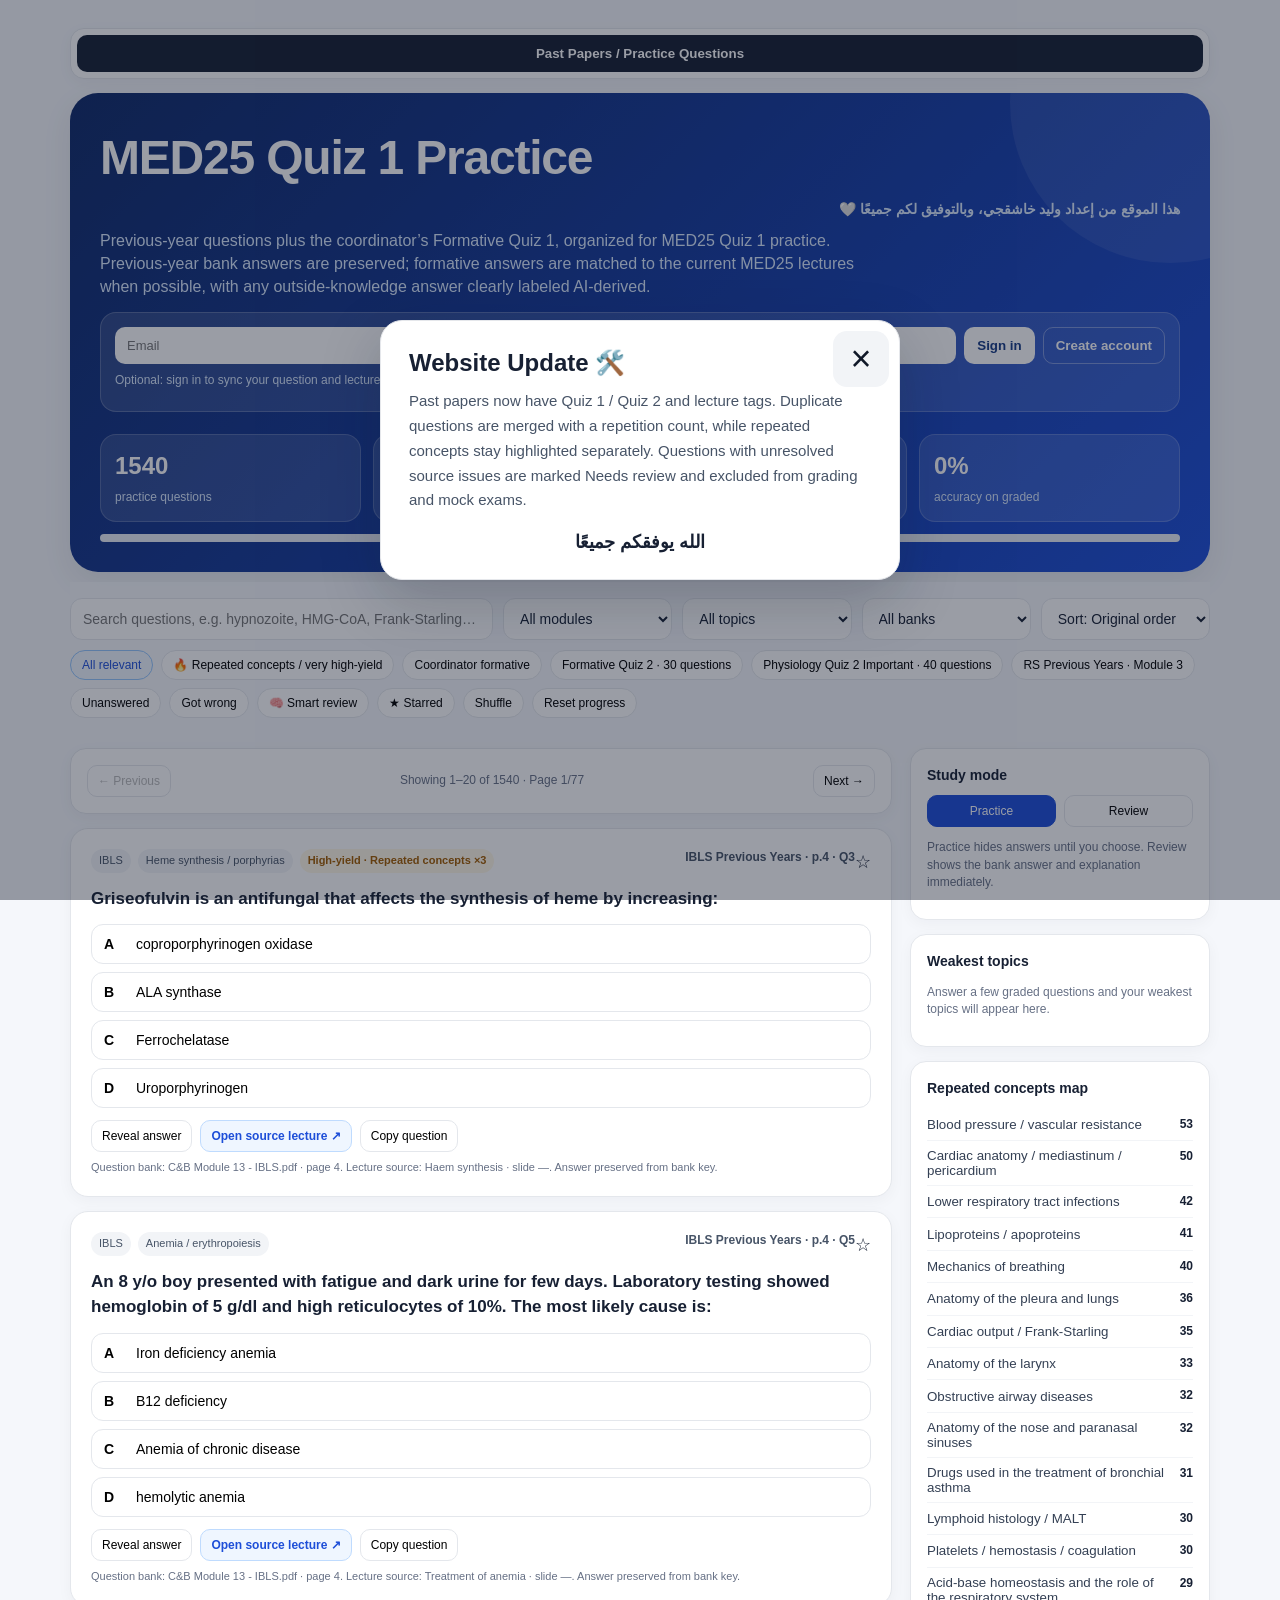
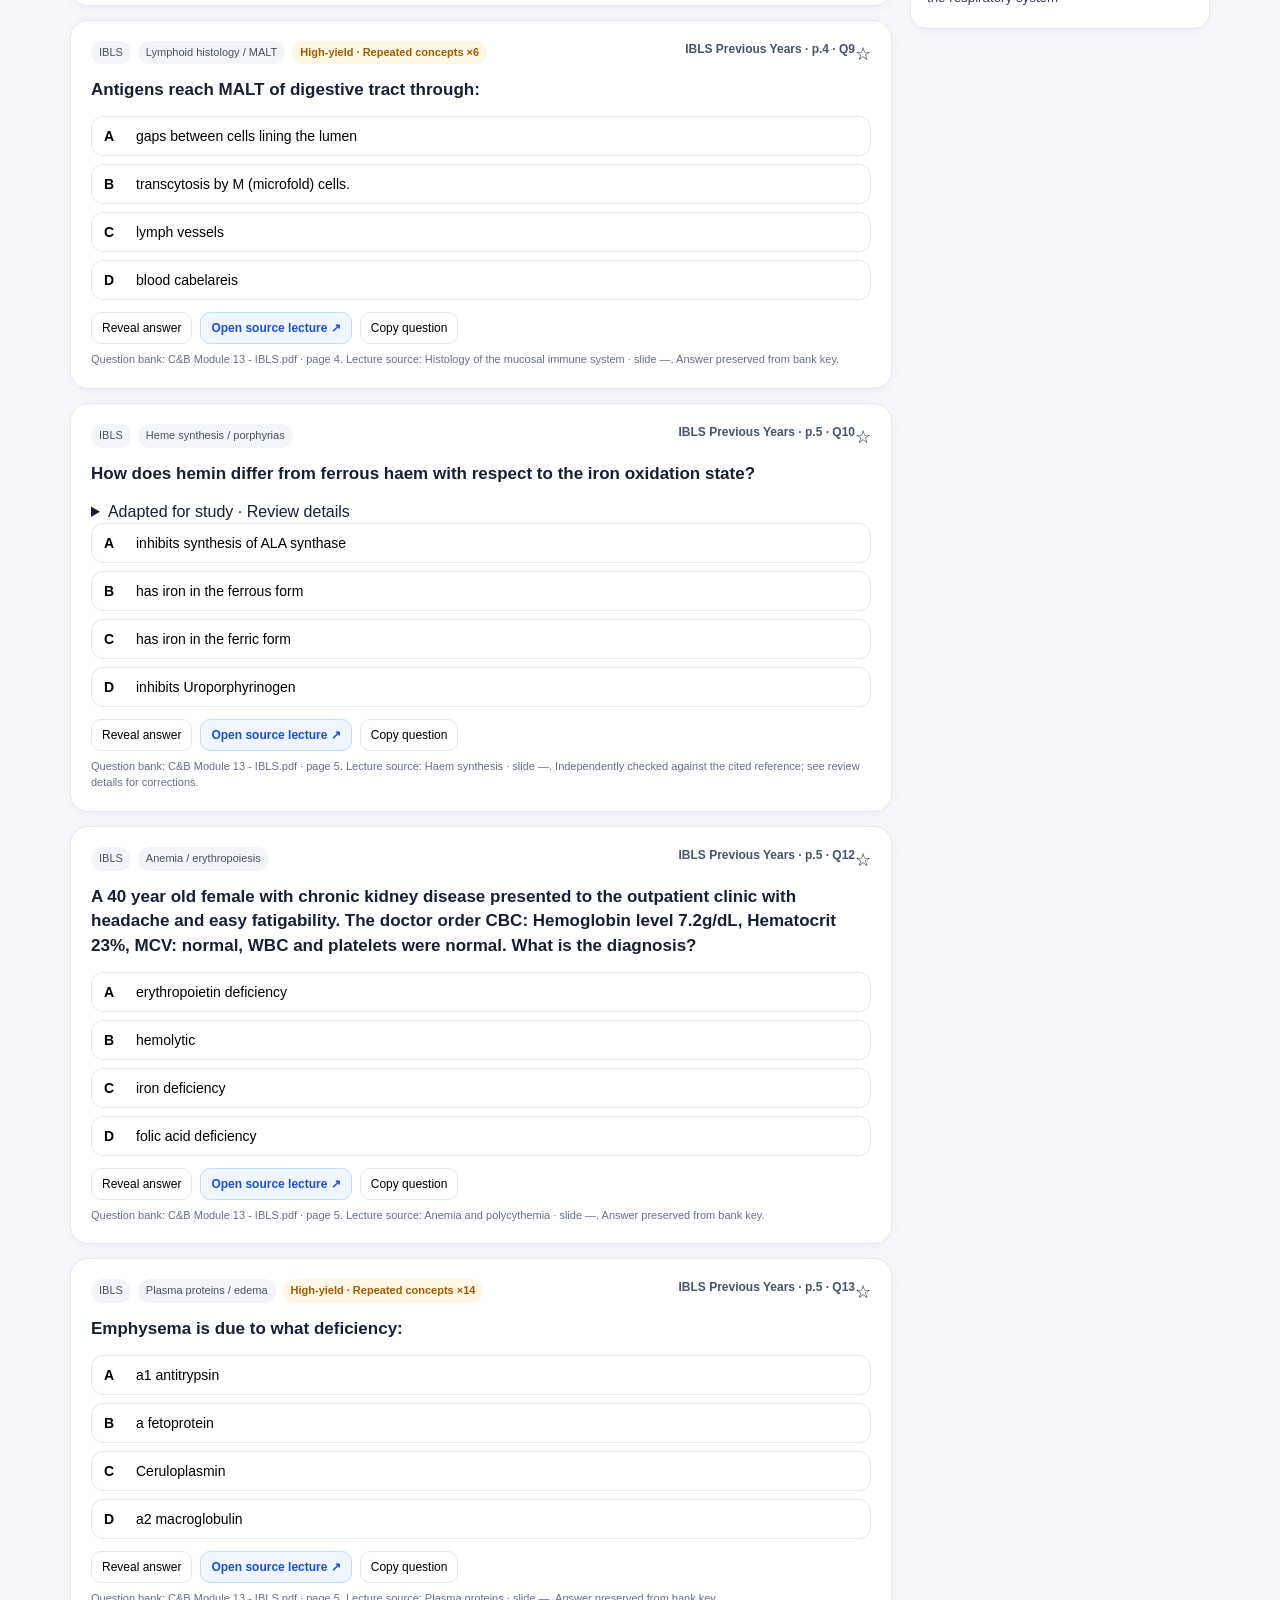
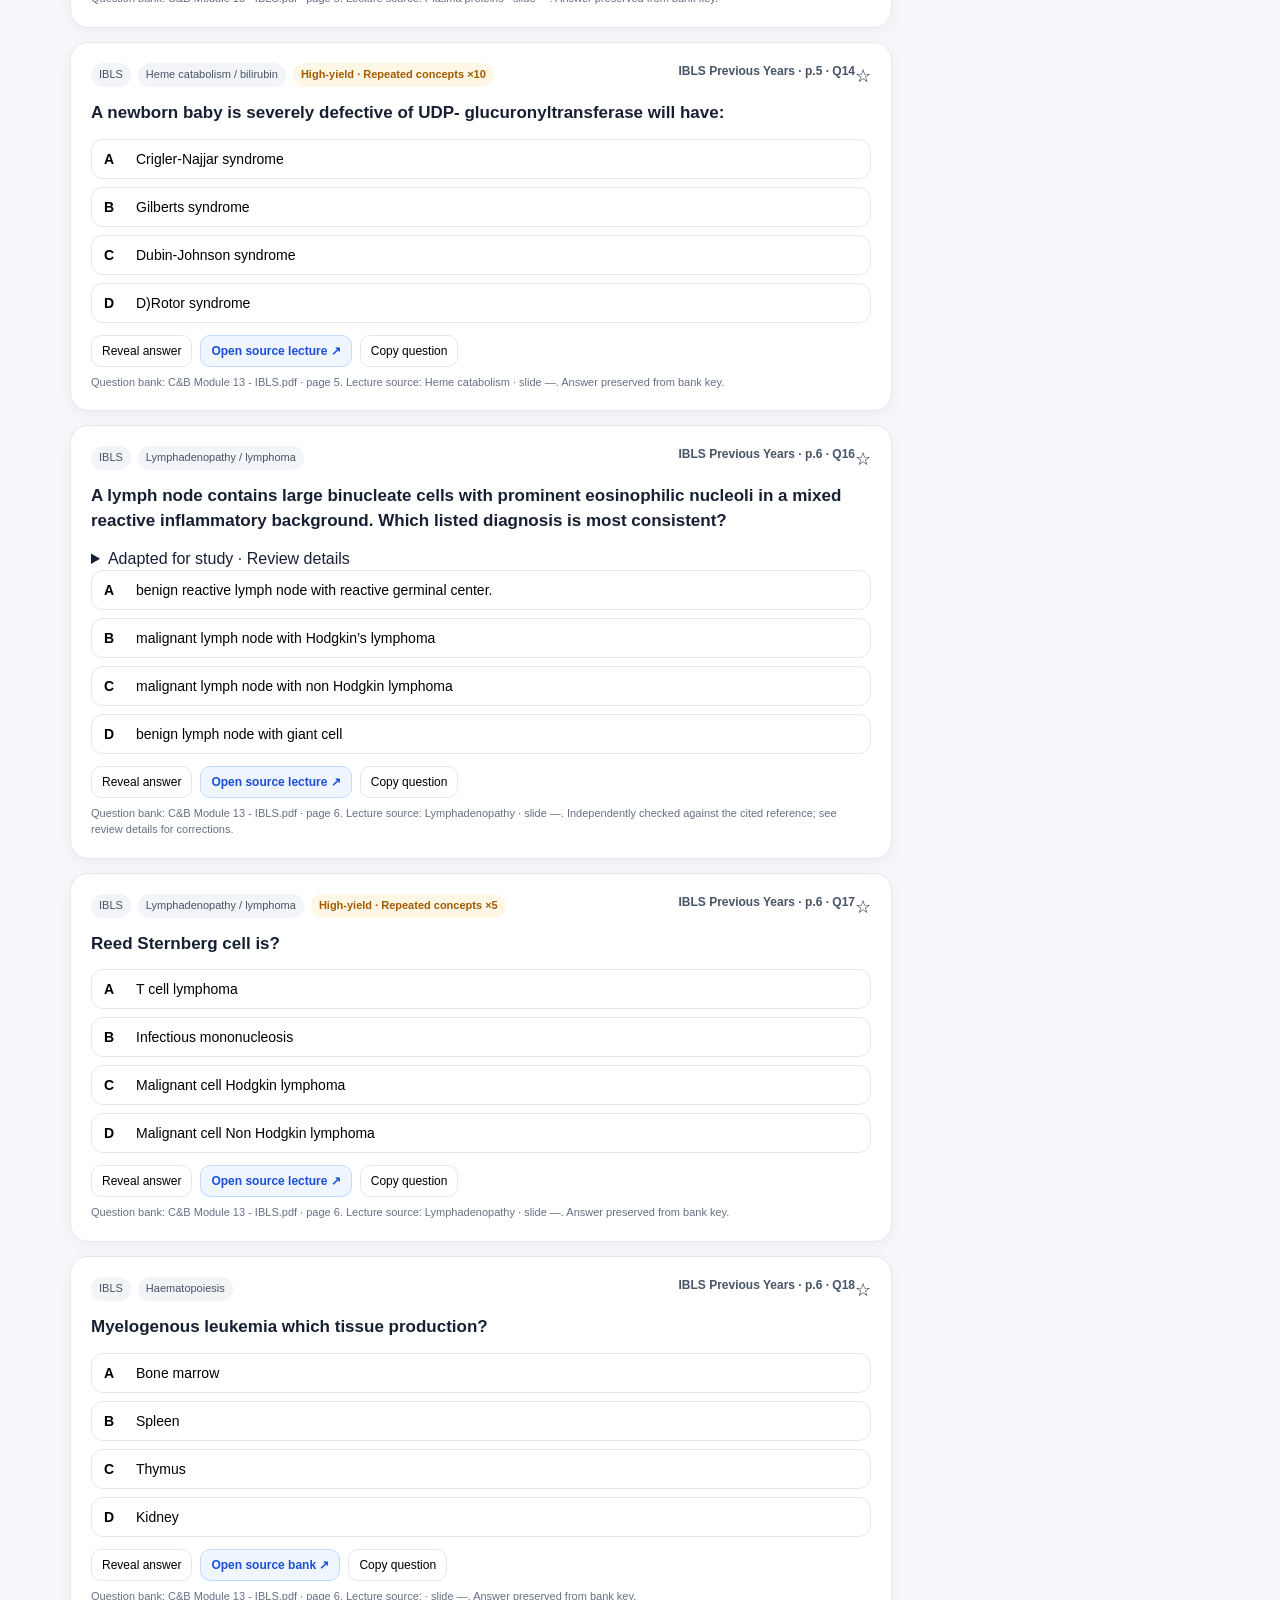
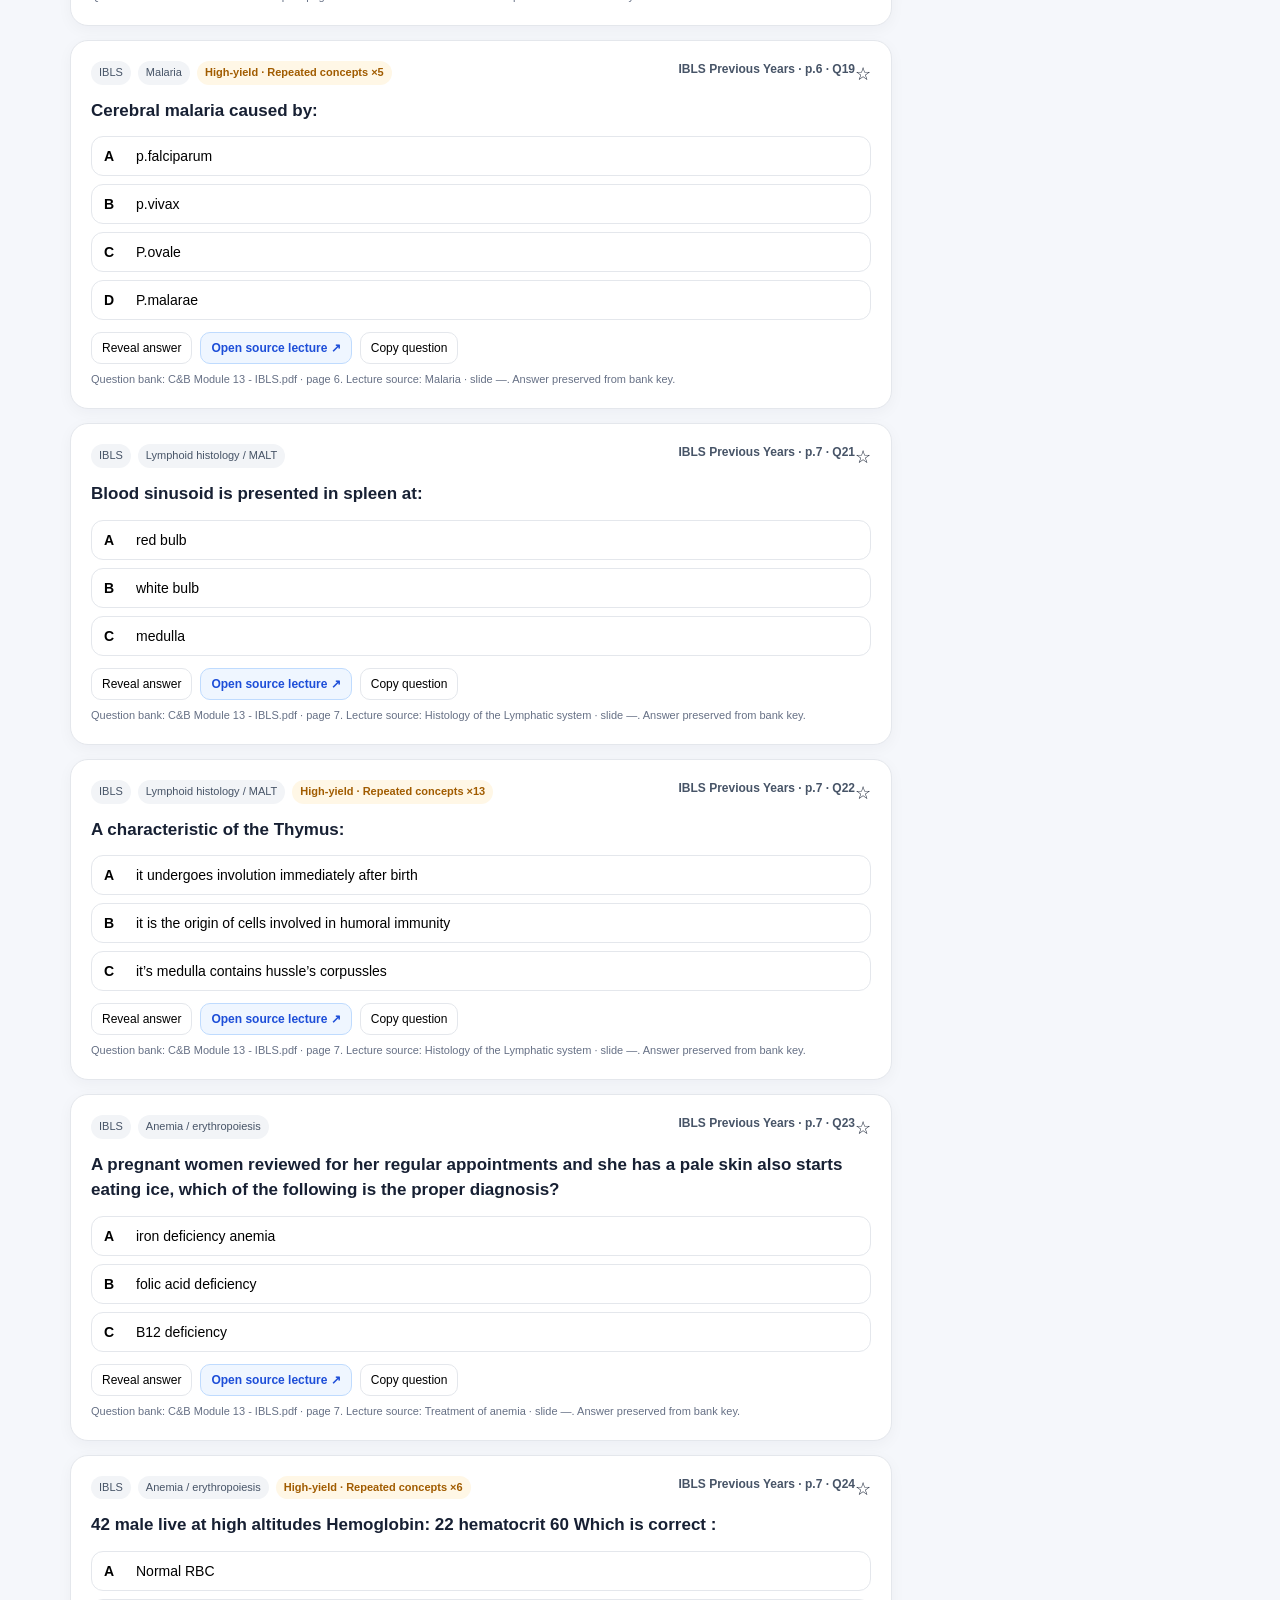
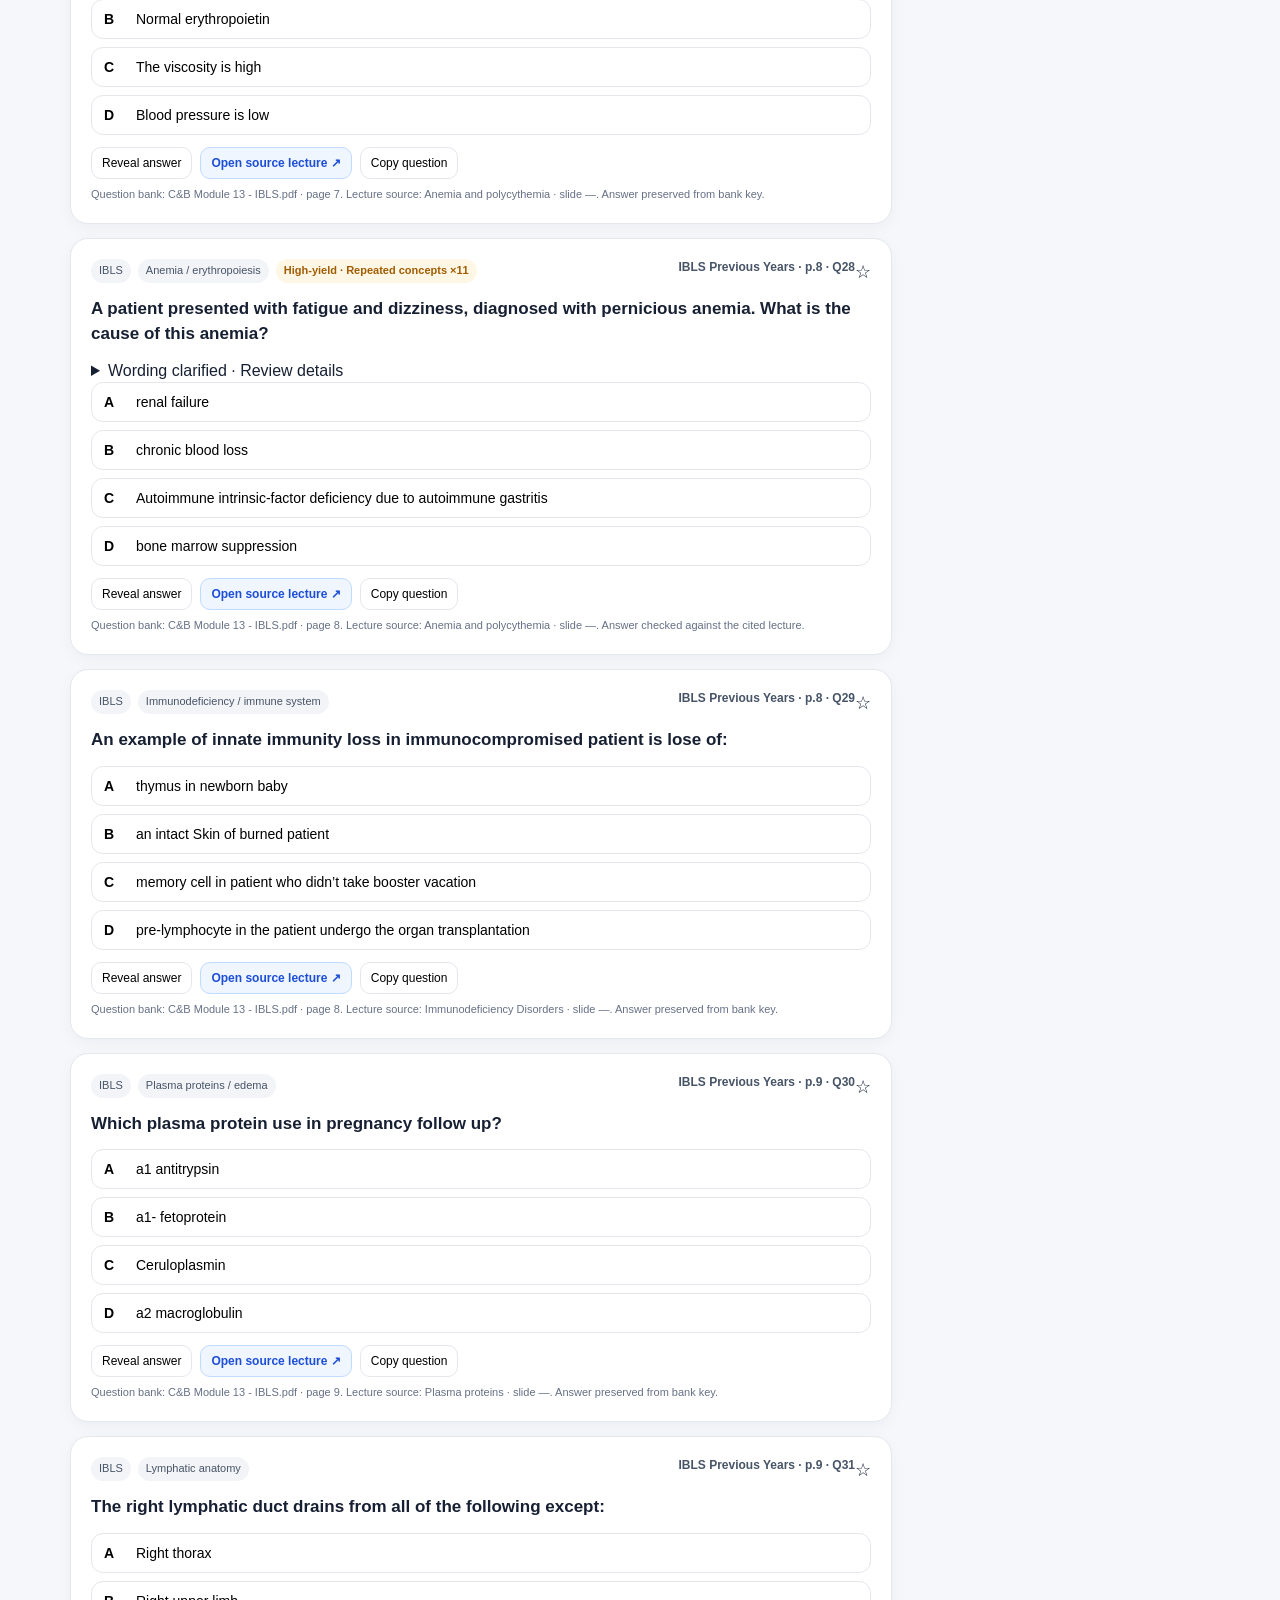
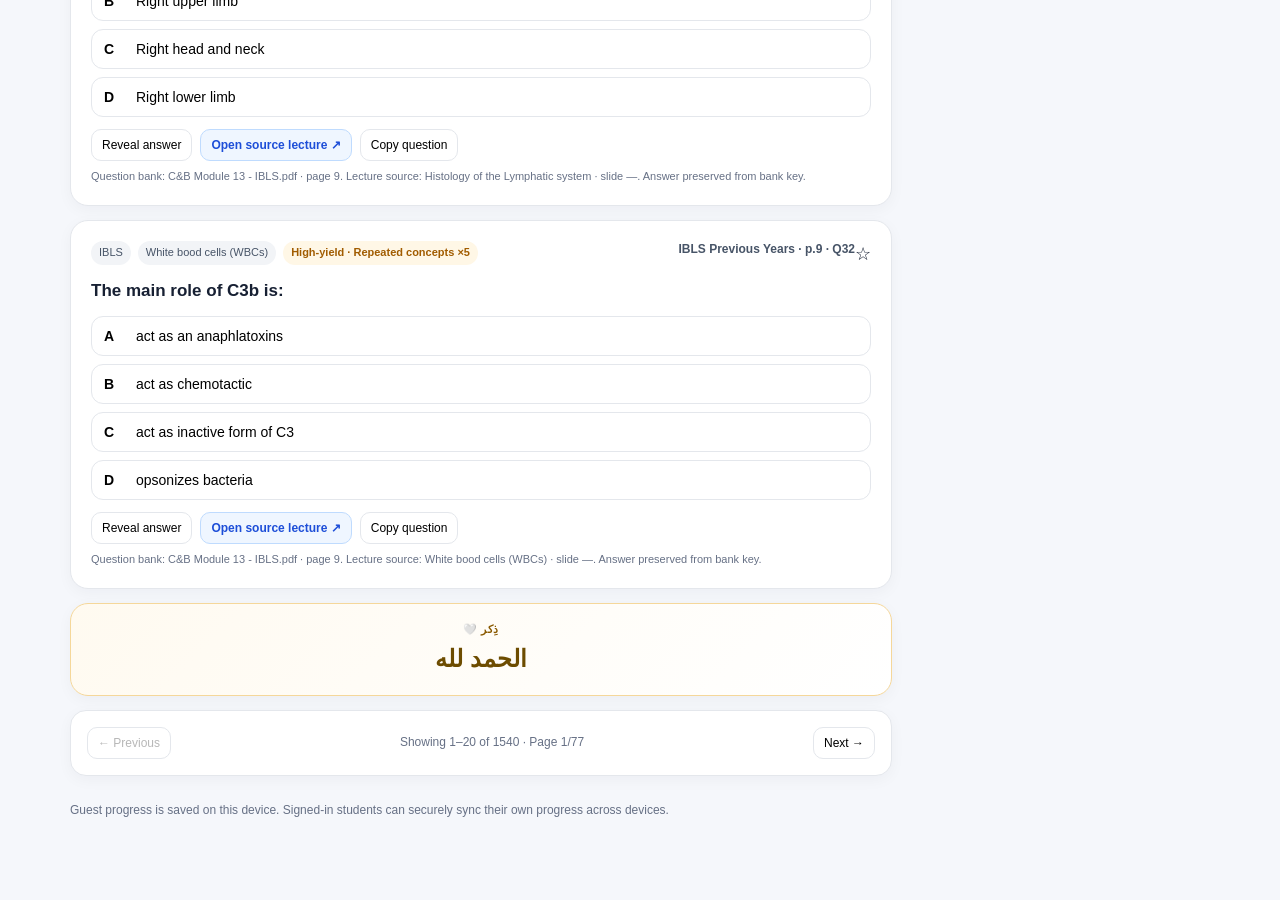
==== legacy-app.html @ 0fb939ff "Merge repeated questions across source banks and preserve saved study progress" ====
<!doctype html>
<html lang="en">
<head>
<meta charset="utf-8" />
<meta name="viewport" content="width=device-width,initial-scale=1" />
<title>MED25 Quiz 1 Practice</title>
<style>
:root{--bg:#f5f7fb;--card:#fff;--text:#172033;--muted:#667085;--line:#e4e7ec;--accent:#1d4ed8;--accent2:#eff6ff;--good:#087a55;--goodbg:#ecfdf3;--bad:#b42318;--badbg:#fef3f2;--amber:#a15c00;--amberbg:#fff7e6;--shadow:0 10px 30px rgba(16,24,40,.08)}
*{box-sizing:border-box}body{margin:0;background:var(--bg);color:var(--text);font-family:Inter,ui-sans-serif,-apple-system,BlinkMacSystemFont,"Segoe UI",sans-serif;line-height:1.45}.shell{max-width:1180px;margin:auto;padding:28px 20px 80px}.hero{background:linear-gradient(135deg,#102a68,#1d4ed8);color:white;border-radius:28px;padding:30px;box-shadow:var(--shadow);position:relative;overflow:hidden}.hero:after{content:"";position:absolute;width:320px;height:320px;border-radius:50%;background:rgba(255,255,255,.08);right:-120px;top:-150px}.hero h1{margin:0 0 6px;font-size:clamp(28px,4vw,48px);letter-spacing:-1.2px}.hero p{margin:0;max-width:760px;color:#dbeafe}.stats{display:grid;grid-template-columns:repeat(4,minmax(0,1fr));gap:12px;margin-top:22px}.stat{background:rgba(255,255,255,.12);border:1px solid rgba(255,255,255,.18);border-radius:16px;padding:14px}.stat b{display:block;font-size:24px}.stat span{font-size:12px;color:#dbeafe}.toolbar{position:sticky;top:0;z-index:5;background:rgba(245,247,251,.94);backdrop-filter:blur(12px);padding:16px 0 12px;margin:10px 0}.controls{display:grid;grid-template-columns:1.5fr repeat(4,minmax(145px,.6fr));gap:10px}.control{width:100%;border:1px solid var(--line);background:#fff;border-radius:12px;padding:11px 12px;color:var(--text);font-size:14px}.chips{display:flex;gap:8px;flex-wrap:wrap;margin-top:10px}.chip{border:1px solid var(--line);background:white;border-radius:999px;padding:7px 11px;font-size:12px;cursor:pointer}.chip.active{border-color:#93c5fd;background:#eff6ff;color:#1d4ed8}.progressbar{height:8px;background:#e8edf5;border-radius:999px;overflow:hidden;margin:12px 0 0}.progressbar>div{height:100%;background:#2563eb;width:0}.panel{display:grid;grid-template-columns:minmax(0,1fr) 300px;gap:18px;margin-top:18px}.list{display:flex;flex-direction:column;gap:14px}.qcard{background:var(--card);border:1px solid var(--line);border-radius:18px;padding:20px;box-shadow:0 4px 15px rgba(16,24,40,.04)}.qtop{display:flex;justify-content:space-between;gap:12px;align-items:flex-start}.meta{display:flex;gap:7px;flex-wrap:wrap}.pill{font-size:11px;padding:4px 8px;border-radius:999px;background:#f2f4f7;color:#475467}.pill.hy{background:var(--amberbg);color:var(--amber);font-weight:700}.pill.freq{background:#eef4ff;color:#3538cd;font-weight:700}.qnum{font-weight:700;color:#475467;font-size:12px}.stem{font-size:17px;font-weight:700;margin:14px 0 13px}.options{display:grid;gap:8px}.option{width:100%;text-align:left;border:1px solid var(--line);background:#fff;border-radius:12px;padding:11px 12px;cursor:pointer;font-size:14px;display:flex;gap:10px;transition:.12s}.option:hover{border-color:#9fb8f8;background:#f8fbff}.option:disabled{cursor:default;opacity:1}.option:disabled:not(.correct):not(.wrong):not(.selected):hover{border-color:var(--line);background:#fff}.option .letter{font-weight:800;min-width:22px}.option.selected{border-color:#2563eb;background:#eff6ff}.option.correct{border-color:#6ce9a6;background:var(--goodbg)}.option.wrong{border-color:#fda29b;background:var(--badbg)}.feedback{margin-top:12px;border-radius:13px;padding:13px 14px;display:none}.feedback.show{display:block}.feedback.correct{background:var(--goodbg);color:#065f46}.feedback.wrong{background:var(--badbg);color:#912018}.explain{display:none;margin-top:10px;border-left:3px solid #93c5fd;padding:9px 12px;background:#f8fbff;border-radius:0 10px 10px 0;color:#344054;font-size:14px}.explain.show{display:block}.actions{display:flex;gap:8px;margin-top:12px;flex-wrap:wrap}.btn{border:1px solid var(--line);background:white;border-radius:10px;padding:8px 10px;cursor:pointer;font-size:12px}.btn.primary{background:#1d4ed8;color:#fff;border-color:#1d4ed8}.sidebar{display:flex;flex-direction:column;gap:14px}.box{background:white;border:1px solid var(--line);border-radius:16px;padding:16px;box-shadow:0 4px 15px rgba(16,24,40,.04)}.box h3{margin:0 0 10px;font-size:14px}.topicrow{display:flex;justify-content:space-between;gap:8px;font-size:12px;padding:7px 0;border-bottom:1px solid #f2f4f7}.topicrow:last-child{border:0}.topicrow button{border:0;background:none;color:#344054;text-align:left;cursor:pointer;padding:0}.weakrow{padding:9px 0;border-bottom:1px solid #f2f4f7}.weakrow:last-child{border:0}.weakhead{display:flex;justify-content:space-between;gap:10px;align-items:flex-start;font-size:12px}.weakhead button{border:0;background:none;padding:0;color:#344054;text-align:left;cursor:pointer;font-weight:650}.weakscore{font-weight:800;white-space:nowrap}.weakmeta{font-size:11px;color:var(--muted);margin-top:3px}.weakbar{height:5px;background:#eef2f6;border-radius:999px;overflow:hidden;margin-top:6px}.weakbar>span{display:block;height:100%;background:#94a3b8;border-radius:999px}.small{font-size:12px;color:var(--muted)}.empty{background:#fff;border:1px dashed #cbd5e1;border-radius:18px;padding:40px;text-align:center;color:#667085}.modebar{display:flex;gap:8px;margin-top:10px}.modebar button{flex:1}.source-note{font-size:11px;color:#667085;margin-top:8px}.reviewmark{float:right;font-size:18px;cursor:pointer;user-select:none}.footer-note{margin-top:26px;font-size:12px;color:#667085}.hidden{display:none!important}
.sourcebtn{border-color:#bfdbfe;background:#eff6ff;color:#1d4ed8;font-weight:700}.modalback{position:fixed;inset:0;background:rgba(15,23,42,.82);z-index:100;display:none;align-items:center;justify-content:center;padding:24px}.modalback.show{display:flex}.slidemodal{width:min(1180px,96vw);max-height:94vh;background:#fff;border-radius:18px;overflow:hidden;box-shadow:0 30px 90px rgba(0,0,0,.35)}.slidehead{display:flex;justify-content:space-between;gap:12px;align-items:center;padding:12px 16px;border-bottom:1px solid var(--line)}.slidehead b{font-size:14px}.slidehead .small{margin-left:8px}.slidebody{background:#111827;display:flex;align-items:center;justify-content:center;max-height:78vh;overflow:auto;padding:12px}.slidebody img{max-width:100%;height:auto;display:block}.slidefoot{padding:10px 16px;display:flex;justify-content:space-between;gap:12px;align-items:center}.driveLink{color:#1d4ed8;text-decoration:none;font-weight:700;font-size:13px}.closemodal{border:0;background:#f2f4f7;border-radius:9px;padding:8px 10px;cursor:pointer}

.arabic-credit{font-family:"Geeza Pro","Noto Naskh Arabic",Tahoma,sans-serif;font-size:14px;color:#dbeafe;margin:4px 0 10px;font-weight:600}.dhikrbox{background:linear-gradient(135deg,#fffaf0,#fff);border:1px solid #f5d79a;border-radius:18px;padding:18px 20px;text-align:center;box-shadow:0 4px 15px rgba(16,24,40,.04);direction:rtl}.dhikrbox .dhikrlabel{font-size:11px;color:#8a5a00;font-weight:800;letter-spacing:.4px}.dhikrbox .dhikrtext{font-family:"Geeza Pro","Noto Naskh Arabic",Tahoma,sans-serif;font-size:24px;font-weight:800;color:#6d4c00;margin-top:4px}.pill.formative{background:#eef2ff;color:#4338ca;font-weight:700}
@media(max-width:900px){.panel{grid-template-columns:1fr}.sidebar{order:-1}.controls{grid-template-columns:1fr 1fr}.stats{grid-template-columns:1fr 1fr}}@media(max-width:560px){.shell{padding:14px 12px 60px}.hero{padding:22px;border-radius:20px}.toolbar{position:static;top:auto;z-index:auto;backdrop-filter:none;background:transparent;padding:10px 0 12px}.controls{grid-template-columns:1fr}.qcard{padding:16px}.stats{gap:8px}.stat b{font-size:20px}}

.authbox{margin-top:14px;background:rgba(255,255,255,.12);border:1px solid rgba(255,255,255,.2);border-radius:16px;padding:14px;position:relative;z-index:1}
.authbox .authrow{display:flex;gap:8px;flex-wrap:wrap;align-items:center}
.authbox input{min-width:190px;flex:1;border:1px solid rgba(255,255,255,.28);background:#fff;color:#172033;border-radius:10px;padding:10px 11px;font-size:13px}
.authbox button{border:1px solid rgba(255,255,255,.35);background:#fff;color:#173b85;border-radius:10px;padding:10px 12px;font-weight:750;cursor:pointer}
.authbox button.secondary{background:transparent;color:#fff}
.authbox .authmeta{font-size:12px;color:#dbeafe;margin-top:8px}
.authbox .authstatus{font-size:12px;margin-top:7px;color:#fff;font-weight:650}
@media(max-width:560px){.authbox .authrow{display:grid;grid-template-columns:1fr}.authbox input{min-width:0;width:100%}}


/* One-time lightweight bug-fix notice */
.updateNoticeBack{
  position:fixed;inset:0;display:none;align-items:center;justify-content:center;
  padding:20px;background:rgba(15,23,42,.42);z-index:9999;
}
.updateNoticeBack.show{display:flex}
.updateNotice{
  position:relative;width:min(520px,100%);background:#fff;color:#172033;
  border:1px solid #e5e7eb;border-radius:22px;padding:28px 28px 24px;
  box-shadow:0 20px 60px rgba(15,23,42,.22);
}
.updateNotice h2{margin:0 58px 12px 0;font-size:24px;line-height:1.2}
.updateNotice p{margin:0;font-size:15px;line-height:1.65;color:#475467}
.updateNotice .arabicUpdate{margin-top:16px;font-family:"Geeza Pro","Noto Naskh Arabic",Tahoma,sans-serif;font-size:18px;font-weight:700;color:#172033;text-align:center;direction:rtl}
.updateNoticeClose{
  position:absolute;top:10px;right:10px;width:56px;height:56px;border:0;border-radius:14px;
  background:#f2f4f7;color:#101828;font-size:36px;line-height:1;font-weight:500;
  display:flex;align-items:center;justify-content:center;cursor:pointer;
  -webkit-tap-highlight-color:transparent;
}
.updateNoticeClose:active{transform:scale(.97)}
@media(max-width:560px){
  .updateNoticeBack{padding:16px}
  .updateNotice{padding:26px 22px 22px;border-radius:20px}
  .updateNotice h2{font-size:22px;margin-right:62px}
  .updateNoticeClose{width:60px;height:60px;font-size:40px}
}

.analyticsBack{position:fixed;inset:0;background:rgba(15,23,42,.72);z-index:10000;display:none;align-items:flex-start;justify-content:center;padding:28px;overflow:auto}
.analyticsBack.show{display:flex}
.analyticsPanel{width:min(1120px,96vw);background:#f8fafc;border-radius:22px;box-shadow:0 30px 90px rgba(0,0,0,.3);overflow:hidden}
.analyticsHead{display:flex;justify-content:space-between;gap:12px;align-items:center;padding:20px 22px;background:#fff;border-bottom:1px solid var(--line)}
.analyticsHead h2{margin:0;font-size:22px}.analyticsHead p{margin:3px 0 0;color:var(--muted);font-size:12px}
.analyticsBody{padding:20px}
.analyticsMetrics{display:grid;grid-template-columns:repeat(4,minmax(0,1fr));gap:12px}
.analyticsMetric{background:#fff;border:1px solid var(--line);border-radius:15px;padding:14px}.analyticsMetric b{display:block;font-size:26px}.analyticsMetric span{font-size:12px;color:var(--muted)}
.analyticsGrid{display:grid;grid-template-columns:1fr 1fr;gap:14px;margin-top:14px}
.analyticsTableWrap{overflow:auto;max-height:420px}
.analyticsTable{width:100%;border-collapse:collapse;font-size:12px}.analyticsTable th,.analyticsTable td{padding:9px 8px;border-bottom:1px solid #eef2f6;text-align:left;white-space:nowrap}.analyticsTable th{position:sticky;top:0;background:#fff;color:#475467}
.analyticsNote{font-size:12px;color:#667085;margin:0 0 14px}
.analyticsError{padding:18px;background:#fff;border:1px solid #fecaca;color:#991b1b;border-radius:14px}
@media(max-width:800px){.analyticsMetrics{grid-template-columns:1fr 1fr}.analyticsGrid{grid-template-columns:1fr}.analyticsBack{padding:10px}.analyticsPanel{width:100%}}
@media(max-width:460px){.analyticsMetrics{grid-template-columns:1fr}}


/* Study navigation */
.studyTabs{display:flex;gap:8px;margin:0 0 14px;background:#fff;border:1px solid var(--line);padding:6px;border-radius:14px;box-shadow:0 4px 15px rgba(16,24,40,.04)}
.studyTab{flex:1;border:0;background:transparent;border-radius:10px;padding:11px 14px;font-weight:800;color:#475467;cursor:pointer}
.studyTab.active{background:#172033;color:#fff}
</style>
</head>
<body>

<div class="updateNoticeBack" id="updateNoticeBack" aria-hidden="true">
  <section class="updateNotice" role="dialog" aria-modal="true" aria-labelledby="updateNoticeTitle">
    <button class="updateNoticeClose" id="updateNoticeClose" type="button" aria-label="Close update notice">×</button>
    <h2 id="updateNoticeTitle">Website Update 🛠️</h2>
    <p>Past papers now have Quiz 1 / Quiz 2 and lecture tags. Duplicate questions are merged with a repetition count, while repeated concepts stay highlighted separately. Questions with unresolved source issues are marked Needs review and excluded from grading and mock exams.</p>
    <div class="arabicUpdate">الله يوفقكم جميعًا</div>
  </section>
</div>

<div class="shell">
<div class="studyTabs" id="studyTabs"><button class="studyTab active" id="tabQuestions" type="button">Past Papers / Practice Questions</button></div>
<section class="hero">
  <h1 id="heroTitle">MED25 Quiz 1 Practice</h1>
  <div class="arabic-credit" dir="rtl">هذا الموقع من إعداد وليد خاشقجي، وبالتوفيق لكم جميعًا 🤍</div>
  <p id="heroDescription">Previous-year questions plus the coordinator’s Formative Quiz 1, organized for MED25 Quiz 1 practice. Previous-year bank answers are preserved; formative answers are matched to the current MED25 lectures when possible, with any outside-knowledge answer clearly labeled AI-derived.</p>

  <div class="authbox" id="authBox">
    <div id="authSignedOut">
      <div class="authrow">
        <input id="authEmail" type="email" autocomplete="email" placeholder="Email" />
        <input id="authPassword" type="password" autocomplete="current-password" minlength="6" placeholder="Password" />
        <button id="authSignIn" type="button">Sign in</button>
        <button id="authSignUp" type="button" class="secondary">Create account</button>
      </div>
      <div class="authmeta">Optional: sign in to sync your question and lecture progress across devices. No card details and no confirmation email.</div>
    </div>
    <div id="authSignedIn" style="display:none">
      <div class="authrow">
        <div><b id="authIdentity">Signed in</b><div class="authmeta" id="syncState">Progress synced</div></div>
        <button id="adminAnalyticsBtn" type="button" style="display:none">Analytics</button>
        <button id="authSignOut" type="button" class="secondary">Sign out</button>
      </div>
    </div>
    <div class="authstatus" id="authStatus"></div>
  </div>

  <div class="stats" id="stats"></div>
  <div class="progressbar" id="questionProgressBar"><div id="progress"></div></div>
</section>

<div id="questionSection">
<div class="toolbar">
  <div class="controls">
    <input id="search" class="control" placeholder="Search questions, e.g. hypnozoite, HMG-CoA, Frank-Starling…" />
    <select id="module" class="control"><option value="">All modules</option><option>IBLS</option><option>CVS</option><option>Formative</option><option>Respiratory</option></select>
    <select id="topic" class="control"><option value="">All topics</option></select>
    <select id="bank" class="control" aria-label="Past paper question bank"><option value="">All banks</option></select>
    <select id="sort" class="control">
      <option value="">Sort: Original order</option>
      <option value="repeated">Sort: Repeated concepts / high-yield first</option>
    </select>
  </div>
  <div class="chips">
    <button class="chip active" data-filter="all">All relevant</button>
    <button class="chip" data-filter="hy">🔥 Repeated concepts / very high-yield</button>
    <button class="chip" data-filter="formative">Coordinator formative</button>
    <button class="chip" data-filter="formative2">Formative Quiz 2 · 30 questions</button>
    <button class="chip" data-filter="physiology2">Physiology Quiz 2 Important · 40 questions</button>
    <button class="chip" data-filter="rsModule3">RS Previous Years · Module 3</button>
    <button class="chip" data-filter="unanswered">Unanswered</button>
    <button class="chip" data-filter="wrong">Got wrong</button>
    <button class="chip" data-filter="smart">🧠 Smart review</button>
    <button class="chip" data-filter="starred">★ Starred</button>
    <button class="chip" id="shuffle">Shuffle</button>
    <button class="chip" id="reset">Reset progress</button>
  </div>
</div>

<div class="panel">
  <main class="list" id="list"></main>
  <aside class="sidebar">
    <div class="box">
      <h3>Study mode</h3>
      <div class="modebar"><button class="btn primary" id="modePractice">Practice</button><button class="btn" id="modeReview">Review</button></div>
      <p class="small">Practice hides answers until you choose. Review shows the bank answer and explanation immediately.</p>
    </div>
    <div class="box"><h3>Weakest topics</h3><div id="weakTopicStats"><p class="small">Answer a few questions and your weakest topics will appear here.</p></div></div>
    <div class="box"><h3>Repeated concepts map</h3><div id="topicStats"></div></div>
  </aside>
</div>

<div class="modalback" id="sourceModal"><div class="slidemodal"><div class="slidehead"><div><b id="slideTitle">Lecture slide</b><span class="small" id="slideNum"></span></div><button class="closemodal" id="closeSource">Close</button></div><div class="slidebody"><img id="slideImg" alt="Matched MED25 lecture slide"></div><div class="slidefoot"><span class="small" id="slideNote">Matched against the current MED25 lecture deck.</span><a class="driveLink" id="driveLink" target="_blank" rel="noopener">Open original lecture in Drive ↗</a></div></div></div>

<div class="analyticsBack" id="analyticsBack" aria-hidden="true">
  <section class="analyticsPanel" role="dialog" aria-modal="true" aria-labelledby="analyticsTitle">
    <div class="analyticsHead">
      <div><h2 id="analyticsTitle">MED25 Analytics</h2><p>Private admin dashboard</p></div>
      <button class="closemodal" id="closeAnalytics" type="button">Close</button>
    </div>
    <div class="analyticsBody" id="analyticsBody"><div class="small">Loading analytics…</div></div>
  </section>
</div>

<div class="footer-note">Guest progress is saved on this device. Signed-in students can securely sync their own progress across devices.</div>
</div>

</div>
<script>

const UPDATE_NOTICE_KEY='med25-update-notice-2026-09-26-cleanup-v1';
function setupUpdateNotice(){
  const back=document.getElementById('updateNoticeBack');
  const close=document.getElementById('updateNoticeClose');
  if(!back||!close)return;

  const dismiss=()=>{
    back.classList.remove('show');
    back.setAttribute('aria-hidden','true');
    try{localStorage.setItem(UPDATE_NOTICE_KEY,'dismissed')}catch{}
  };

  let dismissed=false;
  try{dismissed=localStorage.getItem(UPDATE_NOTICE_KEY)==='dismissed'}catch{}
  if(!dismissed){
    back.classList.add('show');
    back.setAttribute('aria-hidden','false');
  }

  close.addEventListener('click',dismiss);
  back.addEventListener('click',e=>{if(e.target===back)dismiss()});
  document.addEventListener('keydown',e=>{if(e.key==='Escape'&&back.classList.contains('show'))dismiss()});
}


const COHORT_DRIVE_ROOT='https://drive.google.com/drive/folders/1rKCGuRlAmbVbwObBeMnsbYH7O76A7v2H';
const COHORT_SOURCE_OVERRIDES={
  cardiac_output:'https://drive.google.com/file/d/1rzreURT0TD2ajEGXKRIzad7b8VjudyNm/view',
  contractility:'https://drive.google.com/file/d/1xIvXfGNHFMLz9cPNVHMjL9thy5-6dYOI/view',
  markers:'https://drive.google.com/file/d/1p7J3Q5VmQpu8_boCUGB1i9UsPJwTHzrl/view',
  lymph_anat:'https://drive.google.com/drive/folders/1Wo_bVCp-ge5n-UQXTECxML-3cbTr12hE',
  hist_malt:'https://drive.google.com/file/d/1E1fFLdmFakH_wQzOA6iid1gO7Dmy4KTC/view',
  hist_lymph:'https://drive.google.com/file/d/1tktL6El76XzdSl3H9meqCkgYArLLaty7/view'
};

const QUESTIONS=[
  {
    "id": "ibls-previous-years-p4-q3-1",
    "bank": "IBLS Previous Years",
    "module": "IBLS",
    "page": 4,
    "section": "Vit.IBLS Midblock",
    "number": 3,
    "stem": "Griseofulvin is an antifungal that affects the synthesis of heme by increasing:",
    "options": {
      "A": "coproporphyrinogen oxidase",
      "B": "ALA synthase",
      "C": "Ferrochelatase",
      "D": "Uroporphyrinogen"
    },
    "answer": "B",
    "explicit_answer_text": null,
    "source_file": "C&B Module 13 - IBLS.pdf",
    "topic": "Heme synthesis / porphyrias",
    "excluded_reason": null,
    "concepts": [
      "ALAS / rate-limiting heme synthesis"
    ],
    "high_yield": true,
    "repeat_count": 3,
    "explanation": "Trace the heme pathway in order and identify the enzyme or accumulated intermediate named in the stem. The keyed choice corresponds to that pathway step.",
    "answer_text": "ALA synthase",
    "lecture_source": {
      "key": "study-guide:biochemistry__haem-synthesis",
      "title": "Haem synthesis",
      "drive_url": "https://drive.google.com/file/d/1akREae-VDZN_QNeQlrnBruB1ML_EVnFr/view",
      "score": 1
    },
    "topic_repeat_count": 29,
    "frequent_topic": true,
    "high_yield_reason": "repeated_concept",
    "explanation_status": "study_note",
    "bank_source_url": "https://drive.google.com/file/d/1vsrAWvgkHkVqY7JC5N1cbKf5QQ8_-zpV/view",
    "quiz": 1,
    "lecture_id": "biochemistry__haem-synthesis",
    "source_kind": "past_paper",
    "tags": [
      "Past paper question",
      "Quiz 1",
      "Haem synthesis"
    ],
    "proofreading_status": "corrected",
    "proofreading_notes": "Corrected spelling or synchronized answer text with its option.",
    "proofreading_references": [],
    "past_paper_sources": [
      {
        "file": "C&B Module 13 - IBLS.pdf",
        "page": 4,
        "number": 3,
        "url": "https://drive.google.com/file/d/1vsrAWvgkHkVqY7JC5N1cbKf5QQ8_-zpV/view",
        "source_question_id": "ibls-previous-years-p4-q3-1"
      },
      {
        "file": "C&B Module 13 - IBLS.pdf",
        "page": 17,
        "number": 15,
        "url": "https://drive.google.com/file/d/1vsrAWvgkHkVqY7JC5N1cbKf5QQ8_-zpV/view",
        "source_question_id": "ibls-previous-years-p17-q15-51"
      }
    ],
    "question_repeat_count": 2,
    "duplicate_question_ids": [
      "ibls-previous-years-p17-q15-51"
    ],
    "repeated_concepts": []
  },
  {
    "id": "ibls-previous-years-p4-q5-2",
    "bank": "IBLS Previous Years",
    "module": "IBLS",
    "page": 4,
    "section": "Vit.IBLS Midblock",
    "number": 5,
    "stem": "An 8 y/o boy presented with fatigue and dark urine for few days. Laboratory testing showed hemoglobin of 5 g/dl and high reticulocytes of 10%. The most likely cause is:",
    "options": {
      "A": "Iron deficiency anemia",
      "B": "B12 deficiency",
      "C": "Anemia of chronic disease",
      "D": "hemolytic anemia"
    },
    "answer": "D",
    "explicit_answer_text": null,
    "source_file": "C&B Module 13 - IBLS.pdf",
    "topic": "Anemia / erythropoiesis",
    "excluded_reason": null,
    "concepts": [],
    "high_yield": false,
    "repeat_count": 0,
    "explanation": "Classify the anemia by cell size/hemoglobin pattern and then identify the physiological cause. The keyed option best matches that pattern.",
    "answer_text": "hemolytic anemia",
    "lecture_source": {
      "key": "study-guide:pharmacology__treatment-of-anemia",
      "title": "Treatment of anemia",
      "drive_url": "https://drive.google.com/file/d/1K5cvnGh2SN7nXYym3rRbb-3kAFCBP_XY/view",
      "score": 1
    },
    "topic_repeat_count": 43,
    "frequent_topic": true,
    "high_yield_reason": null,
    "explanation_status": "study_note",
    "bank_source_url": "https://drive.google.com/file/d/1vsrAWvgkHkVqY7JC5N1cbKf5QQ8_-zpV/view",
    "quiz": 1,
    "lecture_id": "pharmacology__treatment-of-anemia",
    "source_kind": "past_paper",
    "tags": [
      "Past paper question",
      "Quiz 1",
      "Treatment of anemia"
    ],
    "proofreading_status": "reviewed",
    "past_paper_sources": [
      {
        "file": "C&B Module 13 - IBLS.pdf",
        "page": 4,
        "number": 5,
        "url": "https://drive.google.com/file/d/1vsrAWvgkHkVqY7JC5N1cbKf5QQ8_-zpV/view",
        "source_question_id": "ibls-previous-years-p4-q5-2"
      },
      {
        "file": "C&B Module 13 - IBLS.pdf",
        "page": 17,
        "number": 16,
        "url": "https://drive.google.com/file/d/1vsrAWvgkHkVqY7JC5N1cbKf5QQ8_-zpV/view",
        "source_question_id": "ibls-previous-years-p17-q16-52"
      }
    ],
    "question_repeat_count": 2,
    "duplicate_question_ids": [
      "ibls-previous-years-p17-q16-52"
    ],
    "repeated_concepts": []
  },
  {
    "id": "ibls-previous-years-p4-q9-4",
    "bank": "IBLS Previous Years",
    "module": "IBLS",
    "page": 4,
    "section": "Vit.IBLS Midblock",
    "number": 9,
    "stem": "Antigens reach MALT of digestive tract through:",
    "options": {
      "A": "gaps between cells lining the lumen",
      "B": "transcytosis by M (microfold) cells.",
      "C": "lymph vessels",
      "D": "blood cabelareis"
    },
    "answer": "B",
    "explicit_answer_text": null,
    "source_file": "C&B Module 13 - IBLS.pdf",
    "topic": "Lymphoid histology / MALT",
    "excluded_reason": null,
    "concepts": [
      "M cells / MALT antigen sampling"
    ],
    "high_yield": true,
    "repeat_count": 6,
    "explanation": "M (microfold) cells sample luminal antigens and transcytose them to underlying mucosal immune tissue such as Peyer patches, allowing local immune surveillance.",
    "answer_text": "transcytosis by M (microfold) cells.",
    "lecture_source": {
      "key": "study-guide:anatomy-histology__histology-of-the-mucosal-immune-system",
      "title": "Histology of the mucosal immune system",
      "drive_url": "https://drive.google.com/file/d/1E1fFLdmFakH_wQzOA6iid1gO7Dmy4KTC/view",
      "score": 1
    },
    "topic_repeat_count": 47,
    "frequent_topic": true,
    "high_yield_reason": "repeated_concept",
    "explanation_status": "study_note",
    "bank_source_url": "https://drive.google.com/file/d/1vsrAWvgkHkVqY7JC5N1cbKf5QQ8_-zpV/view",
    "quiz": 1,
    "lecture_id": "anatomy-histology__histology-of-the-mucosal-immune-system",
    "source_kind": "past_paper",
    "tags": [
      "Past paper question",
      "Quiz 1",
      "Histology of the mucosal immune system"
    ],
    "proofreading_status": "reviewed",
    "past_paper_sources": [
      {
        "file": "C&B Module 13 - IBLS.pdf",
        "page": 4,
        "number": 9,
        "url": "https://drive.google.com/file/d/1vsrAWvgkHkVqY7JC5N1cbKf5QQ8_-zpV/view",
        "source_question_id": "ibls-previous-years-p4-q9-4"
      }
    ],
    "question_repeat_count": 1,
    "duplicate_question_ids": [],
    "repeated_concepts": []
  },
  {
    "id": "ibls-previous-years-p5-q10-5",
    "bank": "IBLS Previous Years",
    "module": "IBLS",
    "page": 5,
    "section": "Vit.IBLS Midblock",
    "number": 10,
    "stem": "How does hemin differ from ferrous haem with respect to the iron oxidation state?",
    "options": {
      "A": "inhibits synthesis of ALA synthase",
      "B": "has iron in the ferrous form",
      "C": "has iron in the ferric form",
      "D": "inhibits Uroporphyrinogen"
    },
    "answer": "C",
    "explicit_answer_text": null,
    "source_file": "C&B Module 13 - IBLS.pdf",
    "topic": "Heme synthesis / porphyrias",
    "excluded_reason": null,
    "concepts": [],
    "high_yield": false,
    "repeat_count": 0,
    "explanation": "Trace the heme pathway in order and identify the enzyme or accumulated intermediate named in the stem. The keyed choice corresponds to that pathway step.",
    "answer_text": "has iron in the ferric form",
    "lecture_source": {
      "key": "study-guide:biochemistry__haem-synthesis",
      "title": "Haem synthesis",
      "drive_url": "https://drive.google.com/file/d/1akREae-VDZN_QNeQlrnBruB1ML_EVnFr/view",
      "score": 1
    },
    "topic_repeat_count": 29,
    "frequent_topic": true,
    "high_yield_reason": null,
    "explanation_status": "reviewed",
    "bank_source_url": "https://drive.google.com/file/d/1vsrAWvgkHkVqY7JC5N1cbKf5QQ8_-zpV/view",
    "quiz": 1,
    "lecture_id": "biochemistry__haem-synthesis",
    "source_kind": "past_paper",
    "tags": [
      "Past paper question",
      "Quiz 1",
      "Haem synthesis"
    ],
    "proofreading_status": "resolved",
    "proofreading_notes": "Hemin also suppresses hepatic ALAS, making an unrestricted distinction question ambiguous; specify iron oxidation state.",
    "proofreading_references": [],
    "past_paper_sources": [
      {
        "file": "C&B Module 13 - IBLS.pdf",
        "page": 5,
        "number": 10,
        "url": "https://drive.google.com/file/d/1vsrAWvgkHkVqY7JC5N1cbKf5QQ8_-zpV/view",
        "source_question_id": "ibls-previous-years-p5-q10-5"
      },
      {
        "file": "C&B Module 13 - IBLS.pdf",
        "page": 17,
        "number": 17,
        "url": "https://drive.google.com/file/d/1vsrAWvgkHkVqY7JC5N1cbKf5QQ8_-zpV/view",
        "source_question_id": "ibls-previous-years-p17-q17-53"
      }
    ],
    "question_repeat_count": 2,
    "duplicate_question_ids": [
      "ibls-previous-years-p17-q17-53"
    ],
    "repeated_concepts": [],
    "medical_review_date": "2026-10-18",
    "medical_review_status": "corrected",
    "review_note": "Hemin also suppresses hepatic ALAS, making an unrestricted distinction question ambiguous; specify iron oxidation state.",
    "review_references": [
      {
        "title": "Haem synthesis",
        "url": "https://drive.google.com/file/d/1akREae-VDZN_QNeQlrnBruB1ML_EVnFr/view"
      }
    ],
    "original_bank_answer": "C",
    "answer_basis": "reference-reviewed",
    "review_edit_kind": "adapted",
    "review_revision": "medical-review-20261018-v1"
  },
  {
    "id": "ibls-previous-years-p5-q12-6",
    "bank": "IBLS Previous Years",
    "module": "IBLS",
    "page": 5,
    "section": "Vit.IBLS Midblock",
    "number": 12,
    "stem": "A 40 year old female with chronic kidney disease presented to the outpatient clinic with headache and easy fatigability. The doctor order CBC: Hemoglobin level 7.2g/dL, Hematocrit 23%, MCV: normal, WBC and platelets were normal. What is the diagnosis?",
    "options": {
      "A": "erythropoietin deficiency",
      "B": "hemolytic",
      "C": "iron deficiency",
      "D": "folic acid deficiency"
    },
    "answer": "A",
    "explicit_answer_text": null,
    "source_file": "C&B Module 13 - IBLS.pdf",
    "topic": "Anemia / erythropoiesis",
    "excluded_reason": null,
    "concepts": [],
    "high_yield": false,
    "repeat_count": 0,
    "explanation": "The kidney is the major source of erythropoietin in adults. Chronic kidney disease reduces EPO production, causing a typically normocytic anemia.",
    "answer_text": "erythropoietin deficiency",
    "lecture_source": {
      "key": "study-guide:physiology__anemia-and-polycythemia",
      "title": "Anemia and polycythemia",
      "drive_url": "https://drive.google.com/file/d/14mx5rMsag03Bt6vChuSfjuT3MF6FjJjn/view",
      "score": 1
    },
    "topic_repeat_count": 43,
    "frequent_topic": true,
    "high_yield_reason": null,
    "explanation_status": "study_note",
    "bank_source_url": "https://drive.google.com/file/d/1vsrAWvgkHkVqY7JC5N1cbKf5QQ8_-zpV/view",
    "quiz": 1,
    "lecture_id": "physiology__anemia-and-polycythemia",
    "source_kind": "past_paper",
    "tags": [
      "Past paper question",
      "Quiz 1",
      "Anemia and polycythemia"
    ],
    "proofreading_status": "corrected",
    "proofreading_notes": "Corrected spelling or synchronized answer text with its option.",
    "proofreading_references": [],
    "past_paper_sources": [
      {
        "file": "C&B Module 13 - IBLS.pdf",
        "page": 5,
        "number": 12,
        "url": "https://drive.google.com/file/d/1vsrAWvgkHkVqY7JC5N1cbKf5QQ8_-zpV/view",
        "source_question_id": "ibls-previous-years-p5-q12-6"
      },
      {
        "file": "C&B Module 13 - IBLS.pdf",
        "page": 34,
        "number": 8,
        "url": "https://drive.google.com/file/d/1vsrAWvgkHkVqY7JC5N1cbKf5QQ8_-zpV/view",
        "source_question_id": "ibls-previous-years-p34-q8-123"
      }
    ],
    "question_repeat_count": 2,
    "duplicate_question_ids": [
      "ibls-previous-years-p34-q8-123"
    ],
    "repeated_concepts": []
  },
  {
    "id": "ibls-previous-years-p5-q13-7",
    "bank": "IBLS Previous Years",
    "module": "IBLS",
    "page": 5,
    "section": "Vit.IBLS Midblock",
    "number": 13,
    "stem": "Emphysema is due to what deficiency:",
    "options": {
      "A": "a1 antitrypsin",
      "B": "a fetoprotein",
      "C": "Ceruloplasmin",
      "D": "a2 macroglobulin"
    },
    "answer": "A",
    "explicit_answer_text": null,
    "source_file": "C&B Module 13 - IBLS.pdf",
    "topic": "Plasma proteins / edema",
    "excluded_reason": null,
    "concepts": [
      "Emphysema / alveolar wall destruction"
    ],
    "high_yield": true,
    "repeat_count": 14,
    "explanation": "Match each plasma protein to its major function—oncotic pressure, transport, protease inhibition or biomarker use.",
    "answer_text": "a1 antitrypsin",
    "lecture_source": {
      "key": "study-guide:biochemistry__plasma-proteins",
      "title": "Plasma proteins",
      "drive_url": "https://drive.google.com/file/d/1FZiKjVLPPPIC-urp1U7uip3DPPa4mQwj/view",
      "score": 1
    },
    "topic_repeat_count": 25,
    "frequent_topic": true,
    "high_yield_reason": "repeated_concept",
    "explanation_status": "study_note",
    "bank_source_url": "https://drive.google.com/file/d/1vsrAWvgkHkVqY7JC5N1cbKf5QQ8_-zpV/view",
    "quiz": 1,
    "lecture_id": "biochemistry__plasma-proteins",
    "source_kind": "past_paper",
    "tags": [
      "Past paper question",
      "Quiz 1",
      "Plasma proteins"
    ],
    "repeated_concepts": [
      "Emphysema / alveolar wall destruction",
      "Emphysema and alveolar destruction"
    ],
    "proofreading_status": "reviewed",
    "past_paper_sources": [
      {
        "file": "C&B Module 13 - IBLS.pdf",
        "page": 5,
        "number": 13,
        "url": "https://drive.google.com/file/d/1vsrAWvgkHkVqY7JC5N1cbKf5QQ8_-zpV/view",
        "source_question_id": "ibls-previous-years-p5-q13-7"
      },
      {
        "file": "C&B Module 13 - IBLS.pdf",
        "page": 17,
        "number": 18,
        "url": "https://drive.google.com/file/d/1vsrAWvgkHkVqY7JC5N1cbKf5QQ8_-zpV/view",
        "source_question_id": "ibls-previous-years-p17-q18-54"
      }
    ],
    "question_repeat_count": 2,
    "duplicate_question_ids": [
      "ibls-previous-years-p17-q18-54"
    ]
  },
  {
    "id": "ibls-previous-years-p5-q14-8",
    "bank": "IBLS Previous Years",
    "module": "IBLS",
    "page": 5,
    "section": "Vit.IBLS Midblock",
    "number": 14,
    "stem": "A newborn baby is severely defective of UDP- glucuronyltransferase will have:",
    "options": {
      "A": "Crigler-Najjar syndrome",
      "B": "Gilberts syndrome",
      "C": "Dubin-Johnson syndrome",
      "D": "D)Rotor syndrome"
    },
    "answer": "A",
    "explicit_answer_text": null,
    "source_file": "C&B Module 13 - IBLS.pdf",
    "topic": "Heme catabolism / bilirubin",
    "excluded_reason": null,
    "concepts": [
      "Bilirubin conjugation / UGT"
    ],
    "high_yield": true,
    "repeat_count": 10,
    "explanation": "Crigler–Najjar syndrome results from severe deficiency of bilirubin UDP-glucuronyltransferase, producing marked unconjugated hyperbilirubinemia.",
    "answer_text": "Crigler-Najjar syndrome",
    "lecture_source": {
      "key": "study-guide:biochemistry__heme-catabolism",
      "title": "Heme catabolism",
      "drive_url": "https://drive.google.com/file/d/1kpAnuDlqpEsnaYgFlrwPURN5G7PNSHVs/view",
      "score": 1
    },
    "topic_repeat_count": 24,
    "frequent_topic": true,
    "high_yield_reason": "repeated_concept",
    "explanation_status": "study_note",
    "bank_source_url": "https://drive.google.com/file/d/1vsrAWvgkHkVqY7JC5N1cbKf5QQ8_-zpV/view",
    "quiz": 1,
    "lecture_id": "biochemistry__heme-catabolism",
    "source_kind": "past_paper",
    "tags": [
      "Past paper question",
      "Quiz 1",
      "Heme catabolism"
    ],
    "proofreading_status": "reviewed",
    "past_paper_sources": [
      {
        "file": "C&B Module 13 - IBLS.pdf",
        "page": 5,
        "number": 14,
        "url": "https://drive.google.com/file/d/1vsrAWvgkHkVqY7JC5N1cbKf5QQ8_-zpV/view",
        "source_question_id": "ibls-previous-years-p5-q14-8"
      },
      {
        "file": "C&B Module 13 - IBLS.pdf",
        "page": 18,
        "number": 19,
        "url": "https://drive.google.com/file/d/1vsrAWvgkHkVqY7JC5N1cbKf5QQ8_-zpV/view",
        "source_question_id": "ibls-previous-years-p18-q19-55"
      }
    ],
    "question_repeat_count": 2,
    "duplicate_question_ids": [
      "ibls-previous-years-p18-q19-55"
    ],
    "repeated_concepts": []
  },
  {
    "id": "ibls-previous-years-p6-q16-9",
    "bank": "IBLS Previous Years",
    "module": "IBLS",
    "page": 6,
    "section": "Vit.IBLS Midblock",
    "number": 16,
    "stem": "A lymph node contains large binucleate cells with prominent eosinophilic nucleoli in a mixed reactive inflammatory background. Which listed diagnosis is most consistent?",
    "options": {
      "A": "benign reactive lymph node with reactive germinal center.",
      "B": "malignant lymph node with Hodgkin’s lymphoma",
      "C": "malignant lymph node with non Hodgkin lymphoma",
      "D": "benign lymph node with giant cell"
    },
    "answer": "B",
    "explicit_answer_text": null,
    "source_file": "C&B Module 13 - IBLS.pdf",
    "topic": "Lymphadenopathy / lymphoma",
    "excluded_reason": null,
    "concepts": [],
    "high_yield": false,
    "repeat_count": 0,
    "explanation": "This Reed–Sternberg-like morphology in the appropriate background supports classical Hodgkin lymphoma. Immunophenotyping and the overall tissue pattern are needed for diagnosis; similar cells can occur in other settings.",
    "answer_text": "malignant lymph node with Hodgkin’s lymphoma",
    "lecture_source": {
      "key": "study-guide:pathology__lymphadenopathy",
      "title": "Lymphadenopathy",
      "drive_url": "https://drive.google.com/file/d/10eghX6fl3OUlolsZzAxrVMJZxX8rpsIh/view",
      "score": 1
    },
    "topic_repeat_count": 18,
    "frequent_topic": true,
    "high_yield_reason": null,
    "explanation_status": "reviewed",
    "bank_source_url": "https://drive.google.com/file/d/1vsrAWvgkHkVqY7JC5N1cbKf5QQ8_-zpV/view",
    "quiz": 1,
    "lecture_id": "pathology__lymphadenopathy",
    "source_kind": "past_paper",
    "tags": [
      "Past paper question",
      "Quiz 1",
      "Lymphadenopathy"
    ],
    "proofreading_status": "resolved",
    "past_paper_sources": [
      {
        "file": "C&B Module 13 - IBLS.pdf",
        "page": 6,
        "number": 16,
        "url": "https://drive.google.com/file/d/1vsrAWvgkHkVqY7JC5N1cbKf5QQ8_-zpV/view",
        "source_question_id": "ibls-previous-years-p6-q16-9"
      },
      {
        "file": "C&B Module 13 - IBLS.pdf",
        "page": 31,
        "number": 9,
        "url": "https://drive.google.com/file/d/1vsrAWvgkHkVqY7JC5N1cbKf5QQ8_-zpV/view",
        "source_question_id": "ibls-previous-years-p31-q9-111"
      }
    ],
    "question_repeat_count": 2,
    "duplicate_question_ids": [
      "ibls-previous-years-p31-q9-111"
    ],
    "repeated_concepts": [],
    "medical_review_date": "2026-10-18",
    "medical_review_status": "corrected",
    "review_note": "The characteristic eosinophilic structures are nucleoli, not nuclei.",
    "review_references": [
      {
        "title": "Lymphadenopathy",
        "url": "https://drive.google.com/file/d/10eghX6fl3OUlolsZzAxrVMJZxX8rpsIh/view"
      }
    ],
    "original_bank_answer": "B",
    "answer_basis": "reference-reviewed",
    "proofreading_notes": "The characteristic eosinophilic structures are nucleoli, not nuclei.",
    "review_edit_kind": "adapted",
    "review_revision": "medical-review-20261018-v1"
  },
  {
    "id": "ibls-previous-years-p6-q17-10",
    "bank": "IBLS Previous Years",
    "module": "IBLS",
    "page": 6,
    "section": "Vit.IBLS Midblock",
    "number": 17,
    "stem": "Reed Sternberg cell is?",
    "options": {
      "A": "T cell lymphoma",
      "B": "Infectious mononucleosis",
      "C": "Malignant cell Hodgkin lymphoma",
      "D": "Malignant cell Non Hodgkin lymphoma"
    },
    "answer": "C",
    "explicit_answer_text": null,
    "source_file": "C&B Module 13 - IBLS.pdf",
    "topic": "Lymphadenopathy / lymphoma",
    "excluded_reason": null,
    "concepts": [
      "Reed-Sternberg / Hodgkin"
    ],
    "high_yield": true,
    "repeat_count": 5,
    "explanation": "Reed–Sternberg cells are the characteristic malignant cells of classical Hodgkin lymphoma; their morphology is often described as large binucleate cells with prominent nucleoli.",
    "answer_text": "Malignant cell Hodgkin lymphoma",
    "lecture_source": {
      "key": "study-guide:pathology__lymphadenopathy",
      "title": "Lymphadenopathy",
      "drive_url": "https://drive.google.com/file/d/10eghX6fl3OUlolsZzAxrVMJZxX8rpsIh/view",
      "score": 1
    },
    "topic_repeat_count": 18,
    "frequent_topic": true,
    "high_yield_reason": "repeated_concept",
    "explanation_status": "study_note",
    "bank_source_url": "https://drive.google.com/file/d/1vsrAWvgkHkVqY7JC5N1cbKf5QQ8_-zpV/view",
    "quiz": 1,
    "lecture_id": "pathology__lymphadenopathy",
    "source_kind": "past_paper",
    "tags": [
      "Past paper question",
      "Quiz 1",
      "Lymphadenopathy"
    ],
    "repeated_concepts": [
      "Reed-Sternberg / Hodgkin"
    ],
    "proofreading_status": "reviewed",
    "past_paper_sources": [
      {
        "file": "C&B Module 13 - IBLS.pdf",
        "page": 6,
        "number": 17,
        "url": "https://drive.google.com/file/d/1vsrAWvgkHkVqY7JC5N1cbKf5QQ8_-zpV/view",
        "source_question_id": "ibls-previous-years-p6-q17-10"
      },
      {
        "file": "C&B Module 13 - IBLS.pdf",
        "page": 32,
        "number": 10,
        "url": "https://drive.google.com/file/d/1vsrAWvgkHkVqY7JC5N1cbKf5QQ8_-zpV/view",
        "source_question_id": "ibls-previous-years-p32-q10-112"
      }
    ],
    "question_repeat_count": 2,
    "duplicate_question_ids": [
      "ibls-previous-years-p32-q10-112"
    ]
  },
  {
    "id": "ibls-previous-years-p6-q18-11",
    "bank": "IBLS Previous Years",
    "module": "IBLS",
    "page": 6,
    "section": "Vit.IBLS Midblock",
    "number": 18,
    "stem": "Myelogenous leukemia which tissue production?",
    "options": {
      "A": "Bone marrow",
      "B": "Spleen",
      "C": "Thymus",
      "D": "Kidney"
    },
    "answer": "A",
    "explicit_answer_text": null,
    "source_file": "C&B Module 13 - IBLS.pdf",
    "topic": "Haematopoiesis",
    "excluded_reason": null,
    "concepts": [],
    "high_yield": false,
    "repeat_count": 0,
    "explanation": "The source bank keys A. Consult the linked source for reasoning; this item does not yet have a verified question-specific explanation.",
    "answer_text": "Bone marrow",
    "lecture_source": null,
    "topic_repeat_count": 4,
    "frequent_topic": false,
    "high_yield_reason": null,
    "explanation_status": "source_key_only",
    "bank_source_url": "https://drive.google.com/file/d/1vsrAWvgkHkVqY7JC5N1cbKf5QQ8_-zpV/view",
    "quiz": 1,
    "lecture_id": "anatomy-histology__haematopoiesis",
    "source_kind": "past_paper",
    "tags": [
      "Past paper question",
      "Quiz 1",
      "Haematopoiesis"
    ],
    "proofreading_status": "reviewed",
    "past_paper_sources": [
      {
        "file": "C&B Module 13 - IBLS.pdf",
        "page": 6,
        "number": 18,
        "url": "https://drive.google.com/file/d/1vsrAWvgkHkVqY7JC5N1cbKf5QQ8_-zpV/view",
        "source_question_id": "ibls-previous-years-p6-q18-11"
      },
      {
        "file": "C&B Module 13 - IBLS.pdf",
        "page": 32,
        "number": 11,
        "url": "https://drive.google.com/file/d/1vsrAWvgkHkVqY7JC5N1cbKf5QQ8_-zpV/view",
        "source_question_id": "ibls-previous-years-p32-q11-113"
      }
    ],
    "question_repeat_count": 2,
    "duplicate_question_ids": [
      "ibls-previous-years-p32-q11-113"
    ],
    "repeated_concepts": []
  },
  {
    "id": "ibls-previous-years-p6-q19-12",
    "bank": "IBLS Previous Years",
    "module": "IBLS",
    "page": 6,
    "section": "Vit.IBLS Midblock",
    "number": 19,
    "stem": "Cerebral malaria caused by:",
    "options": {
      "A": "p.falciparum",
      "B": "p.vivax",
      "C": "P.ovale",
      "D": "P.malarae"
    },
    "answer": "A",
    "explicit_answer_text": null,
    "source_file": "C&B Module 13 - IBLS.pdf",
    "topic": "Malaria",
    "excluded_reason": null,
    "concepts": [
      "Falciparum severe malaria"
    ],
    "high_yield": true,
    "repeat_count": 5,
    "explanation": "Severe/cerebral malaria is classically associated with P. falciparum, whose infected RBCs can cytoadhere in the microvasculature.",
    "answer_text": "p.falciparum",
    "lecture_source": {
      "key": "study-guide:microbiology__malaria",
      "title": "Malaria",
      "drive_url": "https://drive.google.com/file/d/11cWsUNkzbZzr4m5aaS-W4-WHrBInyxhI/view",
      "score": 1
    },
    "topic_repeat_count": 36,
    "frequent_topic": true,
    "high_yield_reason": "repeated_concept",
    "explanation_status": "study_note",
    "bank_source_url": "https://drive.google.com/file/d/1vsrAWvgkHkVqY7JC5N1cbKf5QQ8_-zpV/view",
    "quiz": 1,
    "lecture_id": "microbiology__malaria",
    "source_kind": "past_paper",
    "tags": [
      "Past paper question",
      "Quiz 1",
      "Malaria"
    ],
    "repeated_concepts": [
      "Falciparum severe malaria"
    ],
    "proofreading_status": "reviewed",
    "past_paper_sources": [
      {
        "file": "C&B Module 13 - IBLS.pdf",
        "page": 6,
        "number": 19,
        "url": "https://drive.google.com/file/d/1vsrAWvgkHkVqY7JC5N1cbKf5QQ8_-zpV/view",
        "source_question_id": "ibls-previous-years-p6-q19-12"
      },
      {
        "file": "C&B Module 13 - IBLS.pdf",
        "page": 26,
        "number": 6,
        "url": "https://drive.google.com/file/d/1vsrAWvgkHkVqY7JC5N1cbKf5QQ8_-zpV/view",
        "source_question_id": "ibls-previous-years-p26-q6-89"
      }
    ],
    "question_repeat_count": 2,
    "duplicate_question_ids": [
      "ibls-previous-years-p26-q6-89"
    ]
  },
  {
    "id": "ibls-previous-years-p7-q21-14",
    "bank": "IBLS Previous Years",
    "module": "IBLS",
    "page": 7,
    "section": "Vit.IBLS Midblock",
    "number": 21,
    "stem": "Blood sinusoid is presented in spleen at:",
    "options": {
      "A": "red bulb",
      "B": "white bulb",
      "C": "medulla"
    },
    "answer": "A",
    "explicit_answer_text": null,
    "source_file": "C&B Module 13 - IBLS.pdf",
    "topic": "Lymphoid histology / MALT",
    "excluded_reason": null,
    "concepts": [],
    "high_yield": false,
    "repeat_count": 0,
    "explanation": "The keyed choice is the characteristic lymphoid structure/cell location described. Focus on cortex vs medulla, red vs white pulp and mucosal antigen sampling.",
    "answer_text": "red bulb",
    "lecture_source": {
      "key": "study-guide:anatomy-histology__histology-of-the-lymphatic-system",
      "title": "Histology of the Lymphatic system",
      "drive_url": "https://drive.google.com/file/d/1tktL6El76XzdSl3H9meqCkgYArLLaty7/view",
      "score": 1
    },
    "topic_repeat_count": 47,
    "frequent_topic": true,
    "high_yield_reason": null,
    "explanation_status": "study_note",
    "bank_source_url": "https://drive.google.com/file/d/1vsrAWvgkHkVqY7JC5N1cbKf5QQ8_-zpV/view",
    "quiz": 1,
    "lecture_id": "anatomy-histology__histology-of-the-lymphatic-system",
    "source_kind": "past_paper",
    "tags": [
      "Past paper question",
      "Quiz 1",
      "Histology of the Lymphatic system"
    ],
    "proofreading_status": "reviewed",
    "past_paper_sources": [
      {
        "file": "C&B Module 13 - IBLS.pdf",
        "page": 7,
        "number": 21,
        "url": "https://drive.google.com/file/d/1vsrAWvgkHkVqY7JC5N1cbKf5QQ8_-zpV/view",
        "source_question_id": "ibls-previous-years-p7-q21-14"
      }
    ],
    "question_repeat_count": 1,
    "duplicate_question_ids": [],
    "repeated_concepts": []
  },
  {
    "id": "ibls-previous-years-p7-q22-15",
    "bank": "IBLS Previous Years",
    "module": "IBLS",
    "page": 7,
    "section": "Vit.IBLS Midblock",
    "number": 22,
    "stem": "A characteristic of the Thymus:",
    "options": {
      "A": "it undergoes involution immediately after birth",
      "B": "it is the origin of cells involved in humoral immunity",
      "C": "it’s medulla contains hussle’s corpussles"
    },
    "answer": "C",
    "explicit_answer_text": null,
    "source_file": "C&B Module 13 - IBLS.pdf",
    "topic": "Lymphoid histology / MALT",
    "excluded_reason": null,
    "concepts": [
      "Thymus / primary lymphoid organ"
    ],
    "high_yield": true,
    "repeat_count": 13,
    "explanation": "The keyed choice is the characteristic lymphoid structure/cell location described. Focus on cortex vs medulla, red vs white pulp and mucosal antigen sampling.",
    "answer_text": "it’s medulla contains hussle’s corpussles",
    "lecture_source": {
      "key": "study-guide:anatomy-histology__histology-of-the-lymphatic-system",
      "title": "Histology of the Lymphatic system",
      "drive_url": "https://drive.google.com/file/d/1tktL6El76XzdSl3H9meqCkgYArLLaty7/view",
      "score": 1
    },
    "topic_repeat_count": 47,
    "frequent_topic": true,
    "high_yield_reason": "repeated_concept",
    "explanation_status": "study_note",
    "bank_source_url": "https://drive.google.com/file/d/1vsrAWvgkHkVqY7JC5N1cbKf5QQ8_-zpV/view",
    "quiz": 1,
    "lecture_id": "anatomy-histology__histology-of-the-lymphatic-system",
    "source_kind": "past_paper",
    "tags": [
      "Past paper question",
      "Quiz 1",
      "Histology of the Lymphatic system"
    ],
    "repeated_concepts": [
      "Thymus / primary lymphoid organ"
    ],
    "proofreading_status": "reviewed",
    "past_paper_sources": [
      {
        "file": "C&B Module 13 - IBLS.pdf",
        "page": 7,
        "number": 22,
        "url": "https://drive.google.com/file/d/1vsrAWvgkHkVqY7JC5N1cbKf5QQ8_-zpV/view",
        "source_question_id": "ibls-previous-years-p7-q22-15"
      }
    ],
    "question_repeat_count": 1,
    "duplicate_question_ids": []
  },
  {
    "id": "ibls-previous-years-p7-q23-16",
    "bank": "IBLS Previous Years",
    "module": "IBLS",
    "page": 7,
    "section": "Vit.IBLS Midblock",
    "number": 23,
    "stem": "A pregnant women reviewed for her regular appointments and she has a pale skin also starts eating ice, which of the following is the proper diagnosis?",
    "options": {
      "A": "iron deficiency anemia",
      "B": "folic acid deficiency",
      "C": "B12 deficiency"
    },
    "answer": "A",
    "explicit_answer_text": null,
    "source_file": "C&B Module 13 - IBLS.pdf",
    "topic": "Anemia / erythropoiesis",
    "excluded_reason": null,
    "concepts": [],
    "high_yield": false,
    "repeat_count": 0,
    "explanation": "Classify the anemia by cell size/hemoglobin pattern and then identify the physiological cause. The keyed option best matches that pattern.",
    "answer_text": "iron deficiency anemia",
    "lecture_source": {
      "key": "study-guide:pharmacology__treatment-of-anemia",
      "title": "Treatment of anemia",
      "drive_url": "https://drive.google.com/file/d/1K5cvnGh2SN7nXYym3rRbb-3kAFCBP_XY/view",
      "score": 1
    },
    "topic_repeat_count": 43,
    "frequent_topic": true,
    "high_yield_reason": null,
    "explanation_status": "study_note",
    "bank_source_url": "https://drive.google.com/file/d/1vsrAWvgkHkVqY7JC5N1cbKf5QQ8_-zpV/view",
    "quiz": 1,
    "lecture_id": "pharmacology__treatment-of-anemia",
    "source_kind": "past_paper",
    "tags": [
      "Past paper question",
      "Quiz 1",
      "Treatment of anemia"
    ],
    "proofreading_status": "reviewed",
    "past_paper_sources": [
      {
        "file": "C&B Module 13 - IBLS.pdf",
        "page": 7,
        "number": 23,
        "url": "https://drive.google.com/file/d/1vsrAWvgkHkVqY7JC5N1cbKf5QQ8_-zpV/view",
        "source_question_id": "ibls-previous-years-p7-q23-16"
      },
      {
        "file": "C&B Module 13 - IBLS.pdf",
        "page": 42,
        "number": 2,
        "url": "https://drive.google.com/file/d/1vsrAWvgkHkVqY7JC5N1cbKf5QQ8_-zpV/view",
        "source_question_id": "ibls-previous-years-p42-q2-154"
      }
    ],
    "question_repeat_count": 2,
    "duplicate_question_ids": [
      "ibls-previous-years-p42-q2-154"
    ],
    "repeated_concepts": []
  },
  {
    "id": "ibls-previous-years-p7-q24-17",
    "bank": "IBLS Previous Years",
    "module": "IBLS",
    "page": 7,
    "section": "Vit.IBLS Midblock",
    "number": 24,
    "stem": "42 male live at high altitudes Hemoglobin: 22 hematocrit 60 Which is correct :",
    "options": {
      "A": "Normal RBC",
      "B": "Normal erythropoietin",
      "C": "The viscosity is high",
      "D": "Blood pressure is low"
    },
    "answer": "C",
    "explicit_answer_text": null,
    "source_file": "C&B Module 13 - IBLS.pdf",
    "topic": "Anemia / erythropoiesis",
    "excluded_reason": null,
    "concepts": [
      "Polycythemia / viscosity"
    ],
    "high_yield": true,
    "repeat_count": 6,
    "explanation": "Increasing hematocrit raises blood viscosity and vascular resistance. That is why reducing hematocrit in marked polycythemia improves blood flow and lowers thrombotic risk.",
    "answer_text": "The viscosity is high",
    "lecture_source": {
      "key": "study-guide:physiology__anemia-and-polycythemia",
      "title": "Anemia and polycythemia",
      "drive_url": "https://drive.google.com/file/d/14mx5rMsag03Bt6vChuSfjuT3MF6FjJjn/view",
      "score": 1
    },
    "topic_repeat_count": 43,
    "frequent_topic": true,
    "high_yield_reason": "repeated_concept",
    "explanation_status": "study_note",
    "bank_source_url": "https://drive.google.com/file/d/1vsrAWvgkHkVqY7JC5N1cbKf5QQ8_-zpV/view",
    "quiz": 1,
    "lecture_id": "physiology__anemia-and-polycythemia",
    "source_kind": "past_paper",
    "tags": [
      "Past paper question",
      "Quiz 1",
      "Anemia and polycythemia"
    ],
    "repeated_concepts": [
      "Polycythemia / viscosity"
    ],
    "proofreading_status": "reviewed",
    "past_paper_sources": [
      {
        "file": "C&B Module 13 - IBLS.pdf",
        "page": 7,
        "number": 24,
        "url": "https://drive.google.com/file/d/1vsrAWvgkHkVqY7JC5N1cbKf5QQ8_-zpV/view",
        "source_question_id": "ibls-previous-years-p7-q24-17"
      },
      {
        "file": "C&B Module 13 - IBLS.pdf",
        "page": 35,
        "number": 13,
        "url": "https://drive.google.com/file/d/1vsrAWvgkHkVqY7JC5N1cbKf5QQ8_-zpV/view",
        "source_question_id": "ibls-previous-years-p35-q13-127"
      }
    ],
    "question_repeat_count": 2,
    "duplicate_question_ids": [
      "ibls-previous-years-p35-q13-127"
    ]
  },
  {
    "id": "ibls-previous-years-p8-q28-20",
    "bank": "IBLS Previous Years",
    "module": "IBLS",
    "page": 8,
    "section": "Vit.IBLS Midblock",
    "number": 28,
    "stem": "A patient presented with fatigue and dizziness, diagnosed with pernicious anemia. What is the cause of this anemia?",
    "options": {
      "A": "renal failure",
      "B": "chronic blood loss",
      "C": "Autoimmune intrinsic-factor deficiency due to autoimmune gastritis",
      "D": "bone marrow suppression"
    },
    "answer": "C",
    "explicit_answer_text": null,
    "source_file": "C&B Module 13 - IBLS.pdf",
    "topic": "Anemia / erythropoiesis",
    "excluded_reason": null,
    "concepts": [
      "Pernicious anemia"
    ],
    "high_yield": true,
    "repeat_count": 11,
    "explanation": "Pernicious anemia is autoimmune loss of intrinsic-factor function, usually with autoimmune gastritis and parietal-cell loss. This impairs vitamin B12 absorption; gastrectomy can also cause B12 deficiency but is not the autoimmune disease.",
    "answer_text": "Autoimmune intrinsic-factor deficiency due to autoimmune gastritis",
    "lecture_source": {
      "key": "study-guide:physiology__anemia-and-polycythemia",
      "title": "Anemia and polycythemia",
      "drive_url": "https://drive.google.com/file/d/14mx5rMsag03Bt6vChuSfjuT3MF6FjJjn/view",
      "score": 1
    },
    "topic_repeat_count": 43,
    "frequent_topic": true,
    "high_yield_reason": "repeated_concept",
    "explanation_status": "reviewed",
    "bank_source_url": "https://drive.google.com/file/d/1vsrAWvgkHkVqY7JC5N1cbKf5QQ8_-zpV/view",
    "quiz": 1,
    "lecture_id": "physiology__anemia-and-polycythemia",
    "source_kind": "past_paper",
    "tags": [
      "Past paper question",
      "Quiz 1",
      "Anemia and polycythemia"
    ],
    "exam_ready": true,
    "incomplete_reason": "",
    "proofreading_status": "resolved",
    "proofreading_notes": "The recalled wording/options were clarified to make one answer correct. The original paper remains available.",
    "proofreading_references": [
      "https://drive.google.com/file/d/14mx5rMsag03Bt6vChuSfjuT3MF6FjJjn/view"
    ],
    "past_paper_sources": [
      {
        "file": "C&B Module 13 - IBLS.pdf",
        "page": 8,
        "number": 28,
        "url": "https://drive.google.com/file/d/1vsrAWvgkHkVqY7JC5N1cbKf5QQ8_-zpV/view",
        "source_question_id": "ibls-previous-years-p8-q28-20"
      },
      {
        "file": "C&B Module 13 - IBLS.pdf",
        "page": 35,
        "number": 14,
        "url": "https://drive.google.com/file/d/1vsrAWvgkHkVqY7JC5N1cbKf5QQ8_-zpV/view",
        "source_question_id": "ibls-previous-years-p35-q14-128"
      }
    ],
    "question_repeat_count": 2,
    "duplicate_question_ids": [
      "ibls-previous-years-p35-q14-128"
    ],
    "repeated_concepts": [],
    "original_bank_answer": "C",
    "original_bank_answer_text": "gastrectomy and peptic ulcer",
    "answer_basis": "slide-reviewed",
    "reviewed_at": "2026-10-06",
    "review_references": [
      {
        "title": "Anemia and polycythemia",
        "url": "https://drive.google.com/file/d/14mx5rMsag03Bt6vChuSfjuT3MF6FjJjn/view"
      }
    ],
    "review_edit_kind": "clarified",
    "review_note": "The recalled wording/options were clarified to make one answer correct. The original paper remains available.",
    "review_revision": "2026-10-06-final"
  },
  {
    "id": "ibls-previous-years-p8-q29-21",
    "bank": "IBLS Previous Years",
    "module": "IBLS",
    "page": 8,
    "section": "Vit.IBLS Midblock",
    "number": 29,
    "stem": "An example of innate immunity loss in immunocompromised patient is lose of:",
    "options": {
      "A": "thymus in newborn baby",
      "B": "an intact Skin of burned patient",
      "C": "memory cell in patient who didn’t take booster vacation",
      "D": "pre-lymphocyte in the patient undergo the organ transplantation"
    },
    "answer": "B",
    "explicit_answer_text": null,
    "source_file": "C&B Module 13 - IBLS.pdf",
    "topic": "Immunodeficiency / immune system",
    "excluded_reason": null,
    "concepts": [],
    "high_yield": false,
    "repeat_count": 0,
    "explanation": "Infer which immune arm is defective from the infection pattern or cell function described; the keyed option corresponds to that immune component.",
    "answer_text": "an intact Skin of burned patient",
    "lecture_source": {
      "key": "study-guide:microbiology__immunodeficiency-disorders",
      "title": "Immunodeficiency Disorders",
      "drive_url": "https://drive.google.com/file/d/1MPsUE7W8NW5sPlaUX9JC1r8MhNAH8cFp/view",
      "score": 1
    },
    "topic_repeat_count": 9,
    "frequent_topic": false,
    "high_yield_reason": null,
    "explanation_status": "study_note",
    "bank_source_url": "https://drive.google.com/file/d/1vsrAWvgkHkVqY7JC5N1cbKf5QQ8_-zpV/view",
    "quiz": 1,
    "lecture_id": "microbiology__immunodeficiency-disorders",
    "source_kind": "past_paper",
    "tags": [
      "Past paper question",
      "Quiz 1",
      "Immunodeficiency Disorders"
    ],
    "proofreading_status": "reviewed",
    "past_paper_sources": [
      {
        "file": "C&B Module 13 - IBLS.pdf",
        "page": 8,
        "number": 29,
        "url": "https://drive.google.com/file/d/1vsrAWvgkHkVqY7JC5N1cbKf5QQ8_-zpV/view",
        "source_question_id": "ibls-previous-years-p8-q29-21"
      }
    ],
    "question_repeat_count": 1,
    "duplicate_question_ids": [],
    "repeated_concepts": []
  },
  {
    "id": "ibls-previous-years-p9-q30-22",
    "bank": "IBLS Previous Years",
    "module": "IBLS",
    "page": 9,
    "section": "Vit.IBLS Midblock",
    "number": 30,
    "stem": "Which plasma protein use in pregnancy follow up?",
    "options": {
      "A": "a1 antitrypsin",
      "B": "a1- fetoprotein",
      "C": "Ceruloplasmin",
      "D": "a2 macroglobulin"
    },
    "answer": "B",
    "explicit_answer_text": null,
    "source_file": "C&B Module 13 - IBLS.pdf",
    "topic": "Plasma proteins / edema",
    "excluded_reason": null,
    "concepts": [],
    "high_yield": false,
    "repeat_count": 0,
    "explanation": "Match each plasma protein to its major function—oncotic pressure, transport, protease inhibition or biomarker use.",
    "answer_text": "a1- fetoprotein",
    "lecture_source": {
      "key": "study-guide:biochemistry__plasma-proteins",
      "title": "Plasma proteins",
      "drive_url": "https://drive.google.com/file/d/1FZiKjVLPPPIC-urp1U7uip3DPPa4mQwj/view",
      "score": 1
    },
    "topic_repeat_count": 25,
    "frequent_topic": true,
    "high_yield_reason": null,
    "explanation_status": "study_note",
    "bank_source_url": "https://drive.google.com/file/d/1vsrAWvgkHkVqY7JC5N1cbKf5QQ8_-zpV/view",
    "quiz": 1,
    "lecture_id": "biochemistry__plasma-proteins",
    "source_kind": "past_paper",
    "tags": [
      "Past paper question",
      "Quiz 1",
      "Plasma proteins"
    ],
    "proofreading_status": "reviewed",
    "past_paper_sources": [
      {
        "file": "C&B Module 13 - IBLS.pdf",
        "page": 9,
        "number": 30,
        "url": "https://drive.google.com/file/d/1vsrAWvgkHkVqY7JC5N1cbKf5QQ8_-zpV/view",
        "source_question_id": "ibls-previous-years-p9-q30-22"
      },
      {
        "file": "C&B Module 13 - IBLS.pdf",
        "page": 20,
        "number": 28,
        "url": "https://drive.google.com/file/d/1vsrAWvgkHkVqY7JC5N1cbKf5QQ8_-zpV/view",
        "source_question_id": "ibls-previous-years-p20-q28-63"
      }
    ],
    "question_repeat_count": 2,
    "duplicate_question_ids": [
      "ibls-previous-years-p20-q28-63"
    ],
    "repeated_concepts": []
  },
  {
    "id": "ibls-previous-years-p9-q31-23",
    "bank": "IBLS Previous Years",
    "module": "IBLS",
    "page": 9,
    "section": "Vit.IBLS Midblock",
    "number": 31,
    "stem": "The right lymphatic duct drains from all of the following except:",
    "options": {
      "A": "Right thorax",
      "B": "Right upper limb",
      "C": "Right head and neck",
      "D": "Right lower limb"
    },
    "answer": "D",
    "explicit_answer_text": null,
    "source_file": "C&B Module 13 - IBLS.pdf",
    "topic": "Lymphatic anatomy",
    "excluded_reason": null,
    "concepts": [],
    "high_yield": false,
    "repeat_count": 0,
    "explanation": "The right lymphatic duct drains the right upper quadrant: right side of head/neck, right upper limb and right thorax. The lower limbs drain to the thoracic duct.",
    "answer_text": "Right lower limb",
    "lecture_source": {
      "key": "study-guide:anatomy-histology__histology-of-the-lymphatic-system",
      "title": "Histology of the Lymphatic system",
      "drive_url": "https://drive.google.com/file/d/1tktL6El76XzdSl3H9meqCkgYArLLaty7/view",
      "score": 1
    },
    "topic_repeat_count": 22,
    "frequent_topic": true,
    "high_yield_reason": null,
    "explanation_status": "study_note",
    "bank_source_url": "https://drive.google.com/file/d/1vsrAWvgkHkVqY7JC5N1cbKf5QQ8_-zpV/view",
    "quiz": 1,
    "lecture_id": "anatomy-histology__histology-of-the-lymphatic-system",
    "source_kind": "past_paper",
    "tags": [
      "Past paper question",
      "Quiz 1",
      "Histology of the Lymphatic system"
    ],
    "proofreading_status": "reviewed",
    "past_paper_sources": [
      {
        "file": "C&B Module 13 - IBLS.pdf",
        "page": 9,
        "number": 31,
        "url": "https://drive.google.com/file/d/1vsrAWvgkHkVqY7JC5N1cbKf5QQ8_-zpV/view",
        "source_question_id": "ibls-previous-years-p9-q31-23"
      },
      {
        "file": "C&B Module 13 - IBLS.pdf",
        "page": 13,
        "number": 8,
        "url": "https://drive.google.com/file/d/1vsrAWvgkHkVqY7JC5N1cbKf5QQ8_-zpV/view",
        "source_question_id": "ibls-previous-years-p13-q8-37"
      }
    ],
    "question_repeat_count": 2,
    "duplicate_question_ids": [
      "ibls-previous-years-p13-q8-37"
    ],
    "repeated_concepts": []
  },
  {
    "id": "ibls-previous-years-p9-q32-24",
    "bank": "IBLS Previous Years",
    "module": "IBLS",
    "page": 9,
    "section": "Vit.IBLS Midblock",
    "number": 32,
    "stem": "The main role of C3b is:",
    "options": {
      "A": "act as an anaphlatoxins",
      "B": "act as chemotactic",
      "C": "act as inactive form of C3",
      "D": "opsonizes bacteria"
    },
    "answer": "D",
    "explicit_answer_text": null,
    "source_file": "C&B Module 13 - IBLS.pdf",
    "topic": "White bood cells (WBCs)",
    "excluded_reason": null,
    "concepts": [
      "C3b opsonization"
    ],
    "high_yield": true,
    "repeat_count": 5,
    "explanation": "C3b coats microbes as an opsonin, facilitating recognition and phagocytosis by leukocytes.",
    "answer_text": "opsonizes bacteria",
    "lecture_source": {
      "key": "study-guide:physiology__white-bood-cells-wbcs",
      "title": "White bood cells (WBCs)",
      "drive_url": "https://drive.google.com/file/d/1nV_LjlbgJxLZN3jKD4c_7gK3X3FqoGiK/view",
      "score": 1
    },
    "topic_repeat_count": 8,
    "frequent_topic": false,
    "high_yield_reason": "repeated_concept",
    "explanation_status": "question_specific",
    "bank_source_url": "https://drive.google.com/file/d/1vsrAWvgkHkVqY7JC5N1cbKf5QQ8_-zpV/view",
    "quiz": 1,
    "lecture_id": "physiology__white-bood-cells-wbcs",
    "source_kind": "past_paper",
    "tags": [
      "Past paper question",
      "Quiz 1",
      "White bood cells (WBCs)"
    ],
    "proofreading_status": "reviewed",
    "past_paper_sources": [
      {
        "file": "C&B Module 13 - IBLS.pdf",
        "page": 9,
        "number": 32,
        "url": "https://drive.google.com/file/d/1vsrAWvgkHkVqY7JC5N1cbKf5QQ8_-zpV/view",
        "source_question_id": "ibls-previous-years-p9-q32-24"
      }
    ],
    "question_repeat_count": 1,
    "duplicate_question_ids": [],
    "repeated_concepts": []
  },
  {
    "id": "ibls-previous-years-p9-q34-25",
    "bank": "IBLS Previous Years",
    "module": "IBLS",
    "page": 9,
    "section": "Vit.IBLS Midblock",
    "number": 34,
    "stem": "What is the rate limiting step in heme catabolism?",
    "options": {
      "A": "secretion of conjugated bilirubin into the biliary canaliculi",
      "B": "synthesis of biliverdin by heme oxygenase",
      "C": "synthesis of bilirubin by biliverdin reductase",
      "D": "conjugation by UDP glucuronyl transferase"
    },
    "answer": "B",
    "explicit_answer_text": null,
    "source_file": "C&B Module 13 - IBLS.pdf",
    "topic": "Heme catabolism / bilirubin",
    "excluded_reason": null,
    "concepts": [],
    "high_yield": false,
    "repeat_count": 0,
    "explanation": "Heme oxygenase catalyzes the rate-limiting step of heme catabolism: heme to biliverdin.",
    "answer_text": "synthesis of biliverdin by heme oxygenase",
    "lecture_source": {
      "key": "study-guide:biochemistry__heme-catabolism",
      "title": "Heme catabolism",
      "drive_url": "https://drive.google.com/file/d/1kpAnuDlqpEsnaYgFlrwPURN5G7PNSHVs/view",
      "score": 1
    },
    "topic_repeat_count": 24,
    "frequent_topic": true,
    "high_yield_reason": null,
    "explanation_status": "reviewed_note",
    "bank_source_url": "https://drive.google.com/file/d/1vsrAWvgkHkVqY7JC5N1cbKf5QQ8_-zpV/view",
    "quiz": 1,
    "lecture_id": "biochemistry__heme-catabolism",
    "source_kind": "past_paper",
    "tags": [
      "Past paper question",
      "Quiz 1",
      "Heme catabolism"
    ],
    "answer_basis": "ai-corrected",
    "proofreading_status": "corrected",
    "proofreading_notes": "Heme oxygenase catalyzes the rate-limiting step of heme catabolism: heme to biliverdin.",
    "proofreading_references": [
      "https://pmc.ncbi.nlm.nih.gov/articles/PMC2967390/"
    ],
    "past_paper_sources": [
      {
        "file": "C&B Module 13 - IBLS.pdf",
        "page": 9,
        "number": 34,
        "url": "https://drive.google.com/file/d/1vsrAWvgkHkVqY7JC5N1cbKf5QQ8_-zpV/view",
        "source_question_id": "ibls-previous-years-p9-q34-25"
      },
      {
        "file": "C&B Module 13 - IBLS.pdf",
        "page": 23,
        "number": 45,
        "url": "https://drive.google.com/file/d/1vsrAWvgkHkVqY7JC5N1cbKf5QQ8_-zpV/view",
        "source_question_id": "ibls-previous-years-p23-q45-79"
      }
    ],
    "question_repeat_count": 2,
    "duplicate_question_ids": [
      "ibls-previous-years-p23-q45-79"
    ],
    "repeated_concepts": [],
    "original_bank_answer": "A",
    "original_bank_answer_text": "secretion of conjugated bilirubin into the biliary canaliculi"
  },
  {
    "id": "ibls-previous-years-p10-q35-26",
    "bank": "IBLS Previous Years",
    "module": "IBLS",
    "page": 10,
    "section": "Vit.IBLS Midblock",
    "number": 35,
    "stem": "A 63- year old lady presented to her GP with a history of breathless , dizziness and palpitation. She also complained of bleeding per rectum. On examination she was found to be pale and tachycardia. The CBC revealed a hemoglobin concentration of 8 g/dl and the blood film showed microcytic hypochromic cells typical of iron deficiency anemia. Other investigations included all of the following EXCEPT:",
    "options": {
      "A": "Low red blood cell count",
      "B": "Reduced total iron binding capacity",
      "C": "Low serum ferritin",
      "D": "Low serum iron"
    },
    "answer": "B",
    "explicit_answer_text": null,
    "source_file": "C&B Module 13 - IBLS.pdf",
    "topic": "Anemia / erythropoiesis",
    "excluded_reason": null,
    "concepts": [
      "Iron deficiency anemia"
    ],
    "high_yield": true,
    "repeat_count": 6,
    "explanation": "Iron deficiency limits hemoglobin synthesis, so red cells become microcytic and hypochromic. Typical iron studies show low serum iron and ferritin with increased TIBC.",
    "answer_text": "Reduced total iron binding capacity",
    "lecture_source": {
      "key": "study-guide:physiology__anemia-and-polycythemia",
      "title": "Anemia and polycythemia",
      "drive_url": "https://drive.google.com/file/d/14mx5rMsag03Bt6vChuSfjuT3MF6FjJjn/view",
      "score": 1
    },
    "topic_repeat_count": 43,
    "frequent_topic": true,
    "high_yield_reason": "repeated_concept",
    "explanation_status": "study_note",
    "bank_source_url": "https://drive.google.com/file/d/1vsrAWvgkHkVqY7JC5N1cbKf5QQ8_-zpV/view",
    "quiz": 1,
    "lecture_id": "physiology__anemia-and-polycythemia",
    "source_kind": "past_paper",
    "tags": [
      "Past paper question",
      "Quiz 1",
      "Anemia and polycythemia"
    ],
    "repeated_concepts": [
      "Iron deficiency anemia"
    ],
    "proofreading_status": "reviewed",
    "past_paper_sources": [
      {
        "file": "C&B Module 13 - IBLS.pdf",
        "page": 10,
        "number": 35,
        "url": "https://drive.google.com/file/d/1vsrAWvgkHkVqY7JC5N1cbKf5QQ8_-zpV/view",
        "source_question_id": "ibls-previous-years-p10-q35-26"
      },
      {
        "file": "C&B Module 13 - IBLS.pdf",
        "page": 36,
        "number": 16,
        "url": "https://drive.google.com/file/d/1vsrAWvgkHkVqY7JC5N1cbKf5QQ8_-zpV/view",
        "source_question_id": "ibls-previous-years-p36-q16-130"
      }
    ],
    "question_repeat_count": 2,
    "duplicate_question_ids": [
      "ibls-previous-years-p36-q16-130"
    ]
  },
  {
    "id": "ibls-previous-years-p10-q36-27",
    "bank": "IBLS Previous Years",
    "module": "IBLS",
    "page": 10,
    "section": "Vit.IBLS Midblock",
    "number": 36,
    "stem": "A 14 year old girl presented to your clinic with chronic of fatigue & splenomegaly. Her CBC showed Hb of 7 g/dl, normal MCV and high MCHC. Her father had similar clinical history. The most likely diagnosis is:",
    "options": {
      "A": "Thalassemia",
      "B": "Sickle cell anemia",
      "C": "Hereditary spherocytosis",
      "D": "G6PD deficiency"
    },
    "answer": "C",
    "explicit_answer_text": null,
    "source_file": "C&B Module 13 - IBLS.pdf",
    "topic": "Hemolysis / hemolytic anemia",
    "excluded_reason": null,
    "concepts": [],
    "high_yield": false,
    "repeat_count": 0,
    "explanation": "Hemolysis increases RBC destruction and typically produces compensatory reticulocytosis. The keyed option identifies the membrane, enzyme, hemoglobin or immune defect responsible.",
    "answer_text": "Hereditary spherocytosis",
    "lecture_source": {
      "key": "study-guide:hematology__hemolytic-anemia",
      "title": "Hemolytic anemia",
      "drive_url": "https://drive.google.com/file/d/1jODBvDorJgQ42QRYX75ODeTVk6Lr3lLe/view",
      "score": 1
    },
    "topic_repeat_count": 18,
    "frequent_topic": true,
    "high_yield_reason": null,
    "explanation_status": "study_note",
    "bank_source_url": "https://drive.google.com/file/d/1vsrAWvgkHkVqY7JC5N1cbKf5QQ8_-zpV/view",
    "quiz": 1,
    "lecture_id": "hematology__hemolytic-anemia",
    "source_kind": "past_paper",
    "tags": [
      "Past paper question",
      "Quiz 1",
      "Hemolytic anemia"
    ],
    "proofreading_status": "reviewed",
    "past_paper_sources": [
      {
        "file": "C&B Module 13 - IBLS.pdf",
        "page": 10,
        "number": 36,
        "url": "https://drive.google.com/file/d/1vsrAWvgkHkVqY7JC5N1cbKf5QQ8_-zpV/view",
        "source_question_id": "ibls-previous-years-p10-q36-27"
      }
    ],
    "question_repeat_count": 1,
    "duplicate_question_ids": [],
    "repeated_concepts": []
  },
  {
    "id": "ibls-previous-years-p10-q37-28",
    "bank": "IBLS Previous Years",
    "module": "IBLS",
    "page": 10,
    "section": "Vit.IBLS Midblock",
    "number": 37,
    "stem": "The rupture of infected RBCs and the releasing of merozoites , pigments and toxins the leading cause of:",
    "options": {
      "A": "Malaria paroxysm",
      "B": "Malaria recrudescence",
      "C": "Cytoadherance phenomena",
      "D": "Malaria relapse"
    },
    "answer": "A",
    "explicit_answer_text": null,
    "source_file": "C&B Module 13 - IBLS.pdf",
    "topic": "Malaria",
    "excluded_reason": null,
    "concepts": [
      "Malaria paroxysm"
    ],
    "high_yield": true,
    "repeat_count": 4,
    "explanation": "The periodic malaria paroxysm follows synchronized rupture of infected red cells with release of merozoites and parasite products, triggering cytokine-mediated fever and rigors.",
    "answer_text": "Malaria paroxysm",
    "lecture_source": {
      "key": "study-guide:microbiology__malaria",
      "title": "Malaria",
      "drive_url": "https://drive.google.com/file/d/11cWsUNkzbZzr4m5aaS-W4-WHrBInyxhI/view",
      "score": 1
    },
    "topic_repeat_count": 36,
    "frequent_topic": true,
    "high_yield_reason": "repeated_concept",
    "explanation_status": "study_note",
    "bank_source_url": "https://drive.google.com/file/d/1vsrAWvgkHkVqY7JC5N1cbKf5QQ8_-zpV/view",
    "quiz": 1,
    "lecture_id": "microbiology__malaria",
    "source_kind": "past_paper",
    "tags": [
      "Past paper question",
      "Quiz 1",
      "Malaria"
    ],
    "proofreading_status": "reviewed",
    "past_paper_sources": [
      {
        "file": "C&B Module 13 - IBLS.pdf",
        "page": 10,
        "number": 37,
        "url": "https://drive.google.com/file/d/1vsrAWvgkHkVqY7JC5N1cbKf5QQ8_-zpV/view",
        "source_question_id": "ibls-previous-years-p10-q37-28"
      },
      {
        "file": "C&B Module 13 - IBLS.pdf",
        "page": 28,
        "number": 15,
        "url": "https://drive.google.com/file/d/1vsrAWvgkHkVqY7JC5N1cbKf5QQ8_-zpV/view",
        "source_question_id": "ibls-previous-years-p28-q15-98"
      }
    ],
    "question_repeat_count": 2,
    "duplicate_question_ids": [
      "ibls-previous-years-p28-q15-98"
    ],
    "repeated_concepts": []
  },
  {
    "id": "ibls-previous-years-p11-q38-29",
    "bank": "IBLS Previous Years",
    "module": "IBLS",
    "page": 11,
    "section": "Vit.IBLS Midblock",
    "number": 38,
    "stem": "Penicillin is a small molecule that becomes immunogenic only after binding a carrier protein. What term describes penicillin before carrier binding?",
    "options": {
      "A": "Hapten",
      "B": "Complete antigen capable of independently inducing an immune response",
      "C": "Immunogen",
      "D": "None"
    },
    "answer": "A",
    "explicit_answer_text": null,
    "source_file": "C&B Module 13 - IBLS.pdf",
    "topic": "Hypersensitivity Reactions – 1",
    "excluded_reason": null,
    "concepts": [
      "Hapten"
    ],
    "high_yield": true,
    "repeat_count": 4,
    "explanation": "A hapten can bind antibody but cannot independently induce the full immune response. Penicillin becomes immunogenic after binding a carrier protein.",
    "answer_text": "Hapten",
    "lecture_source": {
      "key": "study-guide:microbiology__hypersensitivity-reactions-1",
      "title": "Hypersensitivity Reactions – 1",
      "drive_url": "https://drive.google.com/file/d/1bCok-jPscfcJ9kOglSgDq9k-cAyW8Z1d/view",
      "score": 1
    },
    "topic_repeat_count": 4,
    "frequent_topic": false,
    "high_yield_reason": "repeated_concept",
    "explanation_status": "reviewed",
    "bank_source_url": "https://drive.google.com/file/d/1vsrAWvgkHkVqY7JC5N1cbKf5QQ8_-zpV/view",
    "quiz": 1,
    "lecture_id": "microbiology__hypersensitivity-reactions-1",
    "source_kind": "past_paper",
    "tags": [
      "Past paper question",
      "Quiz 1",
      "Hypersensitivity Reactions – 1"
    ],
    "exam_ready": true,
    "incomplete_reason": "",
    "proofreading_status": "resolved",
    "proofreading_notes": "The recalled wording/options were clarified to make one answer correct. The original paper remains available.",
    "proofreading_references": [
      "https://drive.google.com/file/d/1bCok-jPscfcJ9kOglSgDq9k-cAyW8Z1d/view"
    ],
    "past_paper_sources": [
      {
        "file": "C&B Module 13 - IBLS.pdf",
        "page": 11,
        "number": 38,
        "url": "https://drive.google.com/file/d/1vsrAWvgkHkVqY7JC5N1cbKf5QQ8_-zpV/view",
        "source_question_id": "ibls-previous-years-p11-q38-29"
      },
      {
        "file": "C&B Module 13 - IBLS.pdf",
        "page": 24,
        "number": 46,
        "url": "https://drive.google.com/file/d/1vsrAWvgkHkVqY7JC5N1cbKf5QQ8_-zpV/view",
        "source_question_id": "ibls-previous-years-p24-q46-81"
      }
    ],
    "question_repeat_count": 2,
    "duplicate_question_ids": [
      "ibls-previous-years-p24-q46-81"
    ],
    "repeated_concepts": [],
    "original_bank_answer": "A",
    "original_bank_answer_text": "Hapten",
    "answer_basis": "slide-reviewed",
    "reviewed_at": "2026-10-06",
    "review_references": [
      {
        "title": "Hypersensitivity Reactions – 1",
        "url": "https://drive.google.com/file/d/1bCok-jPscfcJ9kOglSgDq9k-cAyW8Z1d/view"
      }
    ],
    "review_edit_kind": "clarified",
    "review_note": "The recalled wording/options were clarified to make one answer correct. The original paper remains available.",
    "review_revision": "2026-10-06-final"
  },
  {
    "id": "ibls-previous-years-p11-q39-30",
    "bank": "IBLS Previous Years",
    "module": "IBLS",
    "page": 11,
    "section": "Vit.IBLS Midblock",
    "number": 39,
    "stem": "Which of the following is not component of mucosa-associated lymphoid tissue (MALT)?",
    "options": {
      "A": "Lymph node",
      "B": "Palatine",
      "C": "Peyer's patches",
      "D": "appendix"
    },
    "answer": "A",
    "explicit_answer_text": null,
    "source_file": "C&B Module 13 - IBLS.pdf",
    "topic": "Lymphoid histology / MALT",
    "excluded_reason": null,
    "concepts": [],
    "high_yield": false,
    "repeat_count": 0,
    "explanation": "The keyed choice is the characteristic lymphoid structure/cell location described. Focus on cortex vs medulla, red vs white pulp and mucosal antigen sampling.",
    "answer_text": "Lymph node",
    "lecture_source": {
      "key": "study-guide:anatomy-histology__histology-of-the-mucosal-immune-system",
      "title": "Histology of the mucosal immune system",
      "drive_url": "https://drive.google.com/file/d/1E1fFLdmFakH_wQzOA6iid1gO7Dmy4KTC/view",
      "score": 1
    },
    "topic_repeat_count": 47,
    "frequent_topic": true,
    "high_yield_reason": null,
    "explanation_status": "study_note",
    "bank_source_url": "https://drive.google.com/file/d/1vsrAWvgkHkVqY7JC5N1cbKf5QQ8_-zpV/view",
    "quiz": 1,
    "lecture_id": "anatomy-histology__histology-of-the-mucosal-immune-system",
    "source_kind": "past_paper",
    "tags": [
      "Past paper question",
      "Quiz 1",
      "Histology of the mucosal immune system"
    ],
    "proofreading_status": "corrected",
    "proofreading_notes": "Corrected the wording of the stem; original wording retained in the audit.",
    "proofreading_references": [],
    "past_paper_sources": [
      {
        "file": "C&B Module 13 - IBLS.pdf",
        "page": 11,
        "number": 39,
        "url": "https://drive.google.com/file/d/1vsrAWvgkHkVqY7JC5N1cbKf5QQ8_-zpV/view",
        "source_question_id": "ibls-previous-years-p11-q39-30"
      },
      {
        "file": "C&B Module 13 - IBLS.pdf",
        "page": 40,
        "number": 27,
        "url": "https://drive.google.com/file/d/1vsrAWvgkHkVqY7JC5N1cbKf5QQ8_-zpV/view",
        "source_question_id": "ibls-previous-years-p40-q27-146"
      }
    ],
    "question_repeat_count": 2,
    "duplicate_question_ids": [
      "ibls-previous-years-p40-q27-146"
    ],
    "repeated_concepts": []
  },
  {
    "id": "ibls-previous-years-p12-q1-31",
    "bank": "IBLS Previous Years",
    "module": "IBLS",
    "page": 12,
    "section": "IBLS TESTBANK 2",
    "number": 1,
    "stem": "A major function of the lymphatic system is:",
    "options": {
      "A": "Gas distribution",
      "B": "Distribution of nutrition",
      "C": "Return of tissue fluids to the cardiovascular system",
      "D": "Circulation of blood"
    },
    "answer": "C",
    "explicit_answer_text": null,
    "source_file": "C&B Module 13 - IBLS.pdf",
    "topic": "Lymphatic anatomy",
    "excluded_reason": null,
    "concepts": [],
    "high_yield": false,
    "repeat_count": 0,
    "explanation": "The keyed answer follows the normal flow of lymph from capillaries to vessels, trunks and ducts and the characteristic drainage territories.",
    "answer_text": "Return of tissue fluids to the cardiovascular system",
    "lecture_source": {
      "key": "study-guide:anatomy-histology__histology-of-the-lymphatic-system",
      "title": "Histology of the Lymphatic system",
      "drive_url": "https://drive.google.com/file/d/1tktL6El76XzdSl3H9meqCkgYArLLaty7/view",
      "score": 1
    },
    "topic_repeat_count": 22,
    "frequent_topic": true,
    "high_yield_reason": null,
    "explanation_status": "study_note",
    "bank_source_url": "https://drive.google.com/file/d/1vsrAWvgkHkVqY7JC5N1cbKf5QQ8_-zpV/view",
    "quiz": 1,
    "lecture_id": "anatomy-histology__histology-of-the-lymphatic-system",
    "source_kind": "past_paper",
    "tags": [
      "Past paper question",
      "Quiz 1",
      "Histology of the Lymphatic system"
    ],
    "proofreading_status": "reviewed",
    "past_paper_sources": [
      {
        "file": "C&B Module 13 - IBLS.pdf",
        "page": 12,
        "number": 1,
        "url": "https://drive.google.com/file/d/1vsrAWvgkHkVqY7JC5N1cbKf5QQ8_-zpV/view",
        "source_question_id": "ibls-previous-years-p12-q1-31"
      },
      {
        "file": "C&B Module 13 - IBLS.pdf",
        "page": 76,
        "number": 1,
        "url": "https://drive.google.com/file/d/1vsrAWvgkHkVqY7JC5N1cbKf5QQ8_-zpV/view",
        "source_question_id": "ibls-previous-years-p76-q1-291"
      }
    ],
    "question_repeat_count": 2,
    "duplicate_question_ids": [
      "ibls-previous-years-p76-q1-291"
    ],
    "repeated_concepts": []
  },
  {
    "id": "ibls-previous-years-p12-q2-32",
    "bank": "IBLS Previous Years",
    "module": "IBLS",
    "page": 12,
    "section": "IBLS TESTBANK 2",
    "number": 2,
    "stem": "Lymphatic structure that drains lymph from intestine:",
    "options": {
      "A": "lacteals",
      "B": "lymphatic trunk",
      "C": "lymphatic duct"
    },
    "answer": "A",
    "explicit_answer_text": null,
    "source_file": "C&B Module 13 - IBLS.pdf",
    "topic": "Lymphatic anatomy",
    "excluded_reason": null,
    "concepts": [
      "Lacteals / intestinal lymph"
    ],
    "high_yield": true,
    "repeat_count": 7,
    "explanation": "Lacteals are specialized lymphatic capillaries in intestinal villi. They absorb dietary lipids packaged as chylomicrons and carry them into lymph before they enter the bloodstream.",
    "answer_text": "lacteals",
    "lecture_source": {
      "key": "study-guide:anatomy-histology__histology-of-the-lymphatic-system",
      "title": "Histology of the Lymphatic system",
      "drive_url": "https://drive.google.com/file/d/1tktL6El76XzdSl3H9meqCkgYArLLaty7/view",
      "score": 1
    },
    "topic_repeat_count": 22,
    "frequent_topic": true,
    "high_yield_reason": "repeated_concept",
    "explanation_status": "study_note",
    "bank_source_url": "https://drive.google.com/file/d/1vsrAWvgkHkVqY7JC5N1cbKf5QQ8_-zpV/view",
    "quiz": 1,
    "lecture_id": "anatomy-histology__histology-of-the-lymphatic-system",
    "source_kind": "past_paper",
    "tags": [
      "Past paper question",
      "Quiz 1",
      "Histology of the Lymphatic system"
    ],
    "proofreading_status": "reviewed",
    "past_paper_sources": [
      {
        "file": "C&B Module 13 - IBLS.pdf",
        "page": 12,
        "number": 2,
        "url": "https://drive.google.com/file/d/1vsrAWvgkHkVqY7JC5N1cbKf5QQ8_-zpV/view",
        "source_question_id": "ibls-previous-years-p12-q2-32"
      },
      {
        "file": "C&B Module 13 - IBLS.pdf",
        "page": 76,
        "number": 2,
        "url": "https://drive.google.com/file/d/1vsrAWvgkHkVqY7JC5N1cbKf5QQ8_-zpV/view",
        "source_question_id": "ibls-previous-years-p76-q2-292"
      }
    ],
    "question_repeat_count": 2,
    "duplicate_question_ids": [
      "ibls-previous-years-p76-q2-292"
    ],
    "repeated_concepts": []
  },
  {
    "id": "ibls-previous-years-p12-q3-33",
    "bank": "IBLS Previous Years",
    "module": "IBLS",
    "page": 12,
    "section": "IBLS TESTBANK 2",
    "number": 3,
    "stem": "Primary lymphoid includes:",
    "options": {
      "A": "spleen",
      "B": "lymph node",
      "C": "bone marrow",
      "D": "peyer’s patch"
    },
    "answer": "C",
    "explicit_answer_text": null,
    "source_file": "C&B Module 13 - IBLS.pdf",
    "topic": "Lymphoid histology / MALT",
    "excluded_reason": null,
    "concepts": [
      "Thymus / primary lymphoid organ"
    ],
    "high_yield": true,
    "repeat_count": 13,
    "explanation": "Primary lymphoid organs are where lymphocytes mature: bone marrow for B cells and thymus for T cells. Spleen, lymph nodes and Peyer patches are secondary lymphoid organs.",
    "answer_text": "bone marrow",
    "lecture_source": {
      "key": "study-guide:anatomy-histology__histology-of-the-lymphatic-system",
      "title": "Histology of the Lymphatic system",
      "drive_url": "https://drive.google.com/file/d/1tktL6El76XzdSl3H9meqCkgYArLLaty7/view",
      "score": 1
    },
    "topic_repeat_count": 47,
    "frequent_topic": true,
    "high_yield_reason": "repeated_concept",
    "explanation_status": "study_note",
    "bank_source_url": "https://drive.google.com/file/d/1vsrAWvgkHkVqY7JC5N1cbKf5QQ8_-zpV/view",
    "quiz": 1,
    "lecture_id": "anatomy-histology__histology-of-the-lymphatic-system",
    "source_kind": "past_paper",
    "tags": [
      "Past paper question",
      "Quiz 1",
      "Histology of the Lymphatic system"
    ],
    "repeated_concepts": [
      "Thymus / primary lymphoid organ"
    ],
    "proofreading_status": "reviewed",
    "past_paper_sources": [
      {
        "file": "C&B Module 13 - IBLS.pdf",
        "page": 12,
        "number": 3,
        "url": "https://drive.google.com/file/d/1vsrAWvgkHkVqY7JC5N1cbKf5QQ8_-zpV/view",
        "source_question_id": "ibls-previous-years-p12-q3-33"
      },
      {
        "file": "C&B Module 13 - IBLS.pdf",
        "page": 80,
        "number": 30,
        "url": "https://drive.google.com/file/d/1vsrAWvgkHkVqY7JC5N1cbKf5QQ8_-zpV/view",
        "source_question_id": "ibls-previous-years-p80-q30-310"
      }
    ],
    "question_repeat_count": 2,
    "duplicate_question_ids": [
      "ibls-previous-years-p80-q30-310"
    ]
  },
  {
    "id": "ibls-previous-years-p12-q4-34",
    "bank": "IBLS Previous Years",
    "module": "IBLS",
    "page": 12,
    "section": "IBLS TESTBANK 2",
    "number": 4,
    "stem": "The arrangement of fluid in the lymphatic system is?",
    "options": {
      "A": "Lymphatic capillaries → collecting vessels → trunks → ducts",
      "B": "Ducts → trunks → collecting vessels → capillaries",
      "C": "Collecting vessels → capillaries → trunks → ducts",
      "D": "Ducts → collecting vessels → capillaries → trunks"
    },
    "answer": "A",
    "explicit_answer_text": null,
    "source_file": "C&B Module 13 - IBLS.pdf",
    "topic": "Lymphatic anatomy",
    "excluded_reason": null,
    "concepts": [],
    "high_yield": false,
    "repeat_count": 0,
    "explanation": "The keyed answer follows the normal flow of lymph from capillaries to vessels, trunks and ducts and the characteristic drainage territories.",
    "answer_text": "Lymphatic capillaries → collecting vessels → trunks → ducts",
    "lecture_source": {
      "key": "study-guide:anatomy-histology__histology-of-the-lymphatic-system",
      "title": "Histology of the Lymphatic system",
      "drive_url": "https://drive.google.com/file/d/1tktL6El76XzdSl3H9meqCkgYArLLaty7/view",
      "score": 1
    },
    "topic_repeat_count": 22,
    "frequent_topic": true,
    "high_yield_reason": null,
    "explanation_status": "reviewed",
    "bank_source_url": "https://drive.google.com/file/d/1vsrAWvgkHkVqY7JC5N1cbKf5QQ8_-zpV/view",
    "quiz": 1,
    "lecture_id": "anatomy-histology__histology-of-the-lymphatic-system",
    "source_kind": "past_paper",
    "tags": [
      "Past paper question",
      "Quiz 1",
      "Histology of the Lymphatic system"
    ],
    "proofreading_status": "resolved",
    "past_paper_sources": [
      {
        "file": "C&B Module 13 - IBLS.pdf",
        "page": 12,
        "number": 4,
        "url": "https://drive.google.com/file/d/1vsrAWvgkHkVqY7JC5N1cbKf5QQ8_-zpV/view",
        "source_question_id": "ibls-previous-years-p12-q4-34"
      },
      {
        "file": "C&B Module 13 - IBLS.pdf",
        "page": 69,
        "number": 14,
        "url": "https://drive.google.com/file/d/1vsrAWvgkHkVqY7JC5N1cbKf5QQ8_-zpV/view",
        "source_question_id": "ibls-previous-years-p69-q14-263"
      }
    ],
    "question_repeat_count": 2,
    "duplicate_question_ids": [
      "ibls-previous-years-p69-q14-263"
    ],
    "repeated_concepts": [],
    "medical_review_date": "2026-10-18",
    "medical_review_status": "corrected",
    "review_note": "Restore the corrupted arrows and sequence.",
    "review_references": [
      {
        "title": "Lymphatic-system histology",
        "url": "https://drive.google.com/file/d/1tktL6El76XzdSl3H9meqCkgYArLLaty7/view"
      }
    ],
    "original_bank_answer": "A",
    "answer_basis": "reference-reviewed",
    "proofreading_notes": "Restore the corrupted arrows and sequence.",
    "review_edit_kind": "adapted",
    "review_revision": "medical-review-20261018-v1"
  },
  {
    "id": "ibls-previous-years-p12-q5-35",
    "bank": "IBLS Previous Years",
    "module": "IBLS",
    "page": 12,
    "section": "IBLS TESTBANK 2",
    "number": 5,
    "stem": "What is the specific name of the intestinal-villus lymphatic capillaries that absorb dietary lipid?",
    "options": {
      "A": "Portal venules",
      "B": "Lacteals",
      "C": "Fenestrated blood capillaries",
      "D": "Central arterioles"
    },
    "answer": "B",
    "explicit_answer_text": null,
    "source_file": "C&B Module 13 - IBLS.pdf",
    "topic": "Lymphatic anatomy",
    "excluded_reason": null,
    "concepts": [
      "Lacteals / intestinal lymph"
    ],
    "high_yield": true,
    "repeat_count": 7,
    "explanation": "Lacteals are specialized lymphatic capillaries within intestinal villi that receive chylomicrons. They are not a separate vessel category from lymphatic capillaries.",
    "answer_text": "Lacteals",
    "lecture_source": {
      "key": "study-guide:anatomy-histology__histology-of-the-lymphatic-system",
      "title": "Histology of the Lymphatic system",
      "drive_url": "https://drive.google.com/file/d/1tktL6El76XzdSl3H9meqCkgYArLLaty7/view",
      "score": 1
    },
    "topic_repeat_count": 22,
    "frequent_topic": true,
    "high_yield_reason": "repeated_concept",
    "explanation_status": "reviewed",
    "bank_source_url": "https://drive.google.com/file/d/1vsrAWvgkHkVqY7JC5N1cbKf5QQ8_-zpV/view",
    "quiz": 1,
    "lecture_id": "anatomy-histology__histology-of-the-lymphatic-system",
    "source_kind": "past_paper",
    "tags": [
      "Past paper question",
      "Quiz 1",
      "Histology of the Lymphatic system"
    ],
    "proofreading_status": "resolved",
    "past_paper_sources": [
      {
        "file": "C&B Module 13 - IBLS.pdf",
        "page": 12,
        "number": 5,
        "url": "https://drive.google.com/file/d/1vsrAWvgkHkVqY7JC5N1cbKf5QQ8_-zpV/view",
        "source_question_id": "ibls-previous-years-p12-q5-35"
      },
      {
        "file": "C&B Module 13 - IBLS.pdf",
        "page": 47,
        "number": 12,
        "url": "https://drive.google.com/file/d/1vsrAWvgkHkVqY7JC5N1cbKf5QQ8_-zpV/view",
        "source_question_id": "ibls-previous-years-p47-q12-175"
      }
    ],
    "question_repeat_count": 2,
    "duplicate_question_ids": [
      "ibls-previous-years-p47-q12-175"
    ],
    "repeated_concepts": [],
    "medical_review_date": "2026-10-18",
    "medical_review_status": "corrected",
    "review_note": "Lacteals are lymphatic capillaries, so the original B and C alternatives overlap.",
    "review_references": [
      {
        "title": "Lymphatic-system histology",
        "url": "https://drive.google.com/file/d/1tktL6El76XzdSl3H9meqCkgYArLLaty7/view"
      }
    ],
    "original_bank_answer": "B",
    "answer_basis": "reference-reviewed",
    "proofreading_notes": "Lacteals are lymphatic capillaries, so the original B and C alternatives overlap.",
    "review_edit_kind": "adapted",
    "review_revision": "medical-review-20261018-v1"
  },
  {
    "id": "ibls-previous-years-p13-q7-36",
    "bank": "IBLS Previous Years",
    "module": "IBLS",
    "page": 13,
    "section": "IBLS TESTBANK 2",
    "number": 7,
    "stem": "Which of the following structures absorbs lipids from the intestine?",
    "options": {
      "A": "Lymphatic duct",
      "B": "Lymphatic trunk",
      "C": "Azygos system of veins",
      "D": "Lacteals"
    },
    "answer": "D",
    "explicit_answer_text": null,
    "source_file": "C&B Module 13 - IBLS.pdf",
    "topic": "Lymphatic anatomy",
    "excluded_reason": null,
    "concepts": [
      "Lacteals / intestinal lymph"
    ],
    "high_yield": true,
    "repeat_count": 7,
    "explanation": "Lacteals are specialized lymphatic capillaries in intestinal villi. They absorb dietary lipids packaged as chylomicrons and carry them into lymph before they enter the bloodstream.",
    "answer_text": "Lacteals",
    "lecture_source": {
      "key": "study-guide:anatomy-histology__histology-of-the-lymphatic-system",
      "title": "Histology of the Lymphatic system",
      "drive_url": "https://drive.google.com/file/d/1tktL6El76XzdSl3H9meqCkgYArLLaty7/view",
      "score": 1
    },
    "topic_repeat_count": 22,
    "frequent_topic": true,
    "high_yield_reason": "repeated_concept",
    "explanation_status": "study_note",
    "bank_source_url": "https://drive.google.com/file/d/1vsrAWvgkHkVqY7JC5N1cbKf5QQ8_-zpV/view",
    "quiz": 1,
    "lecture_id": "anatomy-histology__histology-of-the-lymphatic-system",
    "source_kind": "past_paper",
    "tags": [
      "Past paper question",
      "Quiz 1",
      "Histology of the Lymphatic system"
    ],
    "proofreading_status": "reviewed",
    "past_paper_sources": [
      {
        "file": "C&B Module 13 - IBLS.pdf",
        "page": 13,
        "number": 7,
        "url": "https://drive.google.com/file/d/1vsrAWvgkHkVqY7JC5N1cbKf5QQ8_-zpV/view",
        "source_question_id": "ibls-previous-years-p13-q7-36"
      },
      {
        "file": "C&B Module 13 - IBLS.pdf",
        "page": 61,
        "number": 6,
        "url": "https://drive.google.com/file/d/1vsrAWvgkHkVqY7JC5N1cbKf5QQ8_-zpV/view",
        "source_question_id": "ibls-previous-years-p61-q6-234"
      }
    ],
    "question_repeat_count": 2,
    "duplicate_question_ids": [
      "ibls-previous-years-p61-q6-234"
    ],
    "repeated_concepts": []
  },
  {
    "id": "ibls-previous-years-p13-q11-38",
    "bank": "IBLS Previous Years",
    "module": "IBLS",
    "page": 13,
    "section": "IBLS TESTBANK 2",
    "number": 11,
    "stem": "Which of the following cell sites is where PBG synthesis occur?",
    "options": {
      "A": "nucleus",
      "B": "Ribosome",
      "C": "Mitochondria",
      "D": "Cytoplasm"
    },
    "answer": "D",
    "explicit_answer_text": null,
    "source_file": "C&B Module 13 - IBLS.pdf",
    "topic": "Heme synthesis / porphyrias",
    "excluded_reason": null,
    "concepts": [],
    "high_yield": false,
    "repeat_count": 0,
    "explanation": "Trace the heme pathway in order and identify the enzyme or accumulated intermediate named in the stem. The keyed choice corresponds to that pathway step.",
    "answer_text": "Cytoplasm",
    "lecture_source": {
      "key": "study-guide:biochemistry__haem-synthesis",
      "title": "Haem synthesis",
      "drive_url": "https://drive.google.com/file/d/1akREae-VDZN_QNeQlrnBruB1ML_EVnFr/view",
      "score": 1
    },
    "topic_repeat_count": 29,
    "frequent_topic": true,
    "high_yield_reason": null,
    "explanation_status": "study_note",
    "bank_source_url": "https://drive.google.com/file/d/1vsrAWvgkHkVqY7JC5N1cbKf5QQ8_-zpV/view",
    "quiz": 1,
    "lecture_id": "biochemistry__haem-synthesis",
    "source_kind": "past_paper",
    "tags": [
      "Past paper question",
      "Quiz 1",
      "Haem synthesis"
    ],
    "proofreading_status": "reviewed",
    "past_paper_sources": [
      {
        "file": "C&B Module 13 - IBLS.pdf",
        "page": 13,
        "number": 11,
        "url": "https://drive.google.com/file/d/1vsrAWvgkHkVqY7JC5N1cbKf5QQ8_-zpV/view",
        "source_question_id": "ibls-previous-years-p13-q11-38"
      },
      {
        "file": "C&B Module 13 - IBLS.pdf",
        "page": 46,
        "number": 3,
        "url": "https://drive.google.com/file/d/1vsrAWvgkHkVqY7JC5N1cbKf5QQ8_-zpV/view",
        "source_question_id": "ibls-previous-years-p46-q3-168"
      }
    ],
    "question_repeat_count": 2,
    "duplicate_question_ids": [
      "ibls-previous-years-p46-q3-168"
    ],
    "repeated_concepts": []
  },
  {
    "id": "ibls-previous-years-p13-q13-39",
    "bank": "IBLS Previous Years",
    "module": "IBLS",
    "page": 13,
    "section": "IBLS TESTBANK 2",
    "number": 13,
    "stem": "What is the main function of the lymphatic system?",
    "options": {
      "A": "Gas exchange",
      "B": "Distribution of nutrients",
      "C": "Return of tissue fluid to systemic circulation",
      "D": "Circulation of blood"
    },
    "answer": "C",
    "explicit_answer_text": null,
    "source_file": "C&B Module 13 - IBLS.pdf",
    "topic": "Lymphatic anatomy",
    "excluded_reason": null,
    "concepts": [],
    "high_yield": false,
    "repeat_count": 0,
    "explanation": "The keyed answer follows the normal flow of lymph from capillaries to vessels, trunks and ducts and the characteristic drainage territories.",
    "answer_text": "Return of tissue fluid to systemic circulation",
    "lecture_source": {
      "key": "study-guide:anatomy-histology__histology-of-the-lymphatic-system",
      "title": "Histology of the Lymphatic system",
      "drive_url": "https://drive.google.com/file/d/1tktL6El76XzdSl3H9meqCkgYArLLaty7/view",
      "score": 1
    },
    "topic_repeat_count": 22,
    "frequent_topic": true,
    "high_yield_reason": null,
    "explanation_status": "study_note",
    "bank_source_url": "https://drive.google.com/file/d/1vsrAWvgkHkVqY7JC5N1cbKf5QQ8_-zpV/view",
    "quiz": 1,
    "lecture_id": "anatomy-histology__histology-of-the-lymphatic-system",
    "source_kind": "past_paper",
    "tags": [
      "Past paper question",
      "Quiz 1",
      "Histology of the Lymphatic system"
    ],
    "proofreading_status": "reviewed",
    "past_paper_sources": [
      {
        "file": "C&B Module 13 - IBLS.pdf",
        "page": 13,
        "number": 13,
        "url": "https://drive.google.com/file/d/1vsrAWvgkHkVqY7JC5N1cbKf5QQ8_-zpV/view",
        "source_question_id": "ibls-previous-years-p13-q13-39"
      },
      {
        "file": "C&B Module 13 - IBLS.pdf",
        "page": 65,
        "number": 31,
        "url": "https://drive.google.com/file/d/1vsrAWvgkHkVqY7JC5N1cbKf5QQ8_-zpV/view",
        "source_question_id": "ibls-previous-years-p65-q31-249"
      }
    ],
    "question_repeat_count": 2,
    "duplicate_question_ids": [
      "ibls-previous-years-p65-q31-249"
    ],
    "repeated_concepts": []
  },
  {
    "id": "ibls-previous-years-p14-q14-40",
    "bank": "IBLS Previous Years",
    "module": "IBLS",
    "page": 14,
    "section": "IBLS TESTBANK 2",
    "number": 14,
    "stem": "The following is not true regarding the thoracic duct:",
    "options": {
      "A": "It extends from the 2nd lumbar vertebra to the root of the neck",
      "B": "It drains lymph fluid from the right side of the head & neck",
      "C": "It starts at the upper end of the cisterna chyli in the abdomen",
      "D": "It enters the thorax through the aortic opening of the diaphragm"
    },
    "answer": "B",
    "explicit_answer_text": null,
    "source_file": "C&B Module 13 - IBLS.pdf",
    "topic": "Lymphatic anatomy",
    "excluded_reason": null,
    "concepts": [],
    "high_yield": false,
    "repeat_count": 0,
    "explanation": "The keyed answer follows the normal flow of lymph from capillaries to vessels, trunks and ducts and the characteristic drainage territories.",
    "answer_text": "It drains lymph fluid from the right side of the head & neck",
    "lecture_source": {
      "key": "study-guide:anatomy-histology__histology-of-the-lymphatic-system",
      "title": "Histology of the Lymphatic system",
      "drive_url": "https://drive.google.com/file/d/1tktL6El76XzdSl3H9meqCkgYArLLaty7/view",
      "score": 1
    },
    "topic_repeat_count": 22,
    "frequent_topic": true,
    "high_yield_reason": null,
    "explanation_status": "study_note",
    "bank_source_url": "https://drive.google.com/file/d/1vsrAWvgkHkVqY7JC5N1cbKf5QQ8_-zpV/view",
    "quiz": 1,
    "lecture_id": "anatomy-histology__histology-of-the-lymphatic-system",
    "source_kind": "past_paper",
    "tags": [
      "Past paper question",
      "Quiz 1",
      "Histology of the Lymphatic system"
    ],
    "proofreading_status": "reviewed",
    "past_paper_sources": [
      {
        "file": "C&B Module 13 - IBLS.pdf",
        "page": 14,
        "number": 14,
        "url": "https://drive.google.com/file/d/1vsrAWvgkHkVqY7JC5N1cbKf5QQ8_-zpV/view",
        "source_question_id": "ibls-previous-years-p14-q14-40"
      }
    ],
    "question_repeat_count": 1,
    "duplicate_question_ids": [],
    "repeated_concepts": []
  },
  {
    "id": "ibls-previous-years-p14-q15-41",
    "bank": "IBLS Previous Years",
    "module": "IBLS",
    "page": 14,
    "section": "IBLS TESTBANK 2",
    "number": 15,
    "stem": "Which of the following structures allow lymphatic drainage from the lower right limb to enter the blood stream?",
    "options": {
      "A": "Thoracic duct",
      "B": "Right lymphatic duct",
      "C": "Left lymphatic trunk",
      "D": "Right lymphatic trunk"
    },
    "answer": "A",
    "explicit_answer_text": null,
    "source_file": "C&B Module 13 - IBLS.pdf",
    "topic": "Lymphatic anatomy",
    "excluded_reason": null,
    "concepts": [],
    "high_yield": false,
    "repeat_count": 0,
    "explanation": "Lymph from the lower limbs ultimately drains through the thoracic duct before entering the venous circulation. The right lymphatic duct drains only the right upper quadrant of the body.",
    "answer_text": "Thoracic duct",
    "lecture_source": {
      "key": "study-guide:anatomy-histology__histology-of-the-lymphatic-system",
      "title": "Histology of the Lymphatic system",
      "drive_url": "https://drive.google.com/file/d/1tktL6El76XzdSl3H9meqCkgYArLLaty7/view",
      "score": 1
    },
    "topic_repeat_count": 22,
    "frequent_topic": true,
    "high_yield_reason": null,
    "bank_source_url": "https://drive.google.com/file/d/1vsrAWvgkHkVqY7JC5N1cbKf5QQ8_-zpV/view",
    "quiz": 1,
    "lecture_id": "anatomy-histology__histology-of-the-lymphatic-system",
    "source_kind": "past_paper",
    "tags": [
      "Past paper question",
      "Quiz 1",
      "Histology of the Lymphatic system"
    ],
    "proofreading_status": "reviewed",
    "past_paper_sources": [
      {
        "file": "C&B Module 13 - IBLS.pdf",
        "page": 14,
        "number": 15,
        "url": "https://drive.google.com/file/d/1vsrAWvgkHkVqY7JC5N1cbKf5QQ8_-zpV/view",
        "source_question_id": "ibls-previous-years-p14-q15-41"
      }
    ],
    "question_repeat_count": 1,
    "duplicate_question_ids": [],
    "repeated_concepts": []
  },
  {
    "id": "ibls-previous-years-p15-q5-43",
    "bank": "IBLS Previous Years",
    "module": "IBLS",
    "page": 15,
    "section": "IBLS TESTBANK 2",
    "number": 5,
    "stem": "A patient was given intravenous hemin, what biochemical sign indicated this intervention?",
    "options": {
      "A": "Urine level of porphobilinogen",
      "B": "Urine level of uroporphyrinogen 1",
      "C": "Urine level of heme",
      "D": "Urine level of lead"
    },
    "answer": "A",
    "explicit_answer_text": null,
    "source_file": "C&B Module 13 - IBLS.pdf",
    "topic": "Heme synthesis / porphyrias",
    "excluded_reason": null,
    "concepts": [],
    "high_yield": false,
    "repeat_count": 0,
    "explanation": "Trace the heme pathway in order and identify the enzyme or accumulated intermediate named in the stem. The keyed choice corresponds to that pathway step.",
    "answer_text": "Urine level of porphobilinogen",
    "lecture_source": {
      "key": "study-guide:biochemistry__haem-synthesis",
      "title": "Haem synthesis",
      "drive_url": "https://drive.google.com/file/d/1akREae-VDZN_QNeQlrnBruB1ML_EVnFr/view",
      "score": 1
    },
    "topic_repeat_count": 29,
    "frequent_topic": true,
    "high_yield_reason": null,
    "explanation_status": "study_note",
    "bank_source_url": "https://drive.google.com/file/d/1vsrAWvgkHkVqY7JC5N1cbKf5QQ8_-zpV/view",
    "quiz": 1,
    "lecture_id": "biochemistry__haem-synthesis",
    "source_kind": "past_paper",
    "tags": [
      "Past paper question",
      "Quiz 1",
      "Haem synthesis"
    ],
    "proofreading_status": "reviewed",
    "past_paper_sources": [
      {
        "file": "C&B Module 13 - IBLS.pdf",
        "page": 15,
        "number": 5,
        "url": "https://drive.google.com/file/d/1vsrAWvgkHkVqY7JC5N1cbKf5QQ8_-zpV/view",
        "source_question_id": "ibls-previous-years-p15-q5-43"
      },
      {
        "file": "C&B Module 13 - IBLS.pdf",
        "page": 68,
        "number": 10,
        "url": "https://drive.google.com/file/d/1vsrAWvgkHkVqY7JC5N1cbKf5QQ8_-zpV/view",
        "source_question_id": "ibls-previous-years-p68-q10-259"
      }
    ],
    "question_repeat_count": 2,
    "duplicate_question_ids": [
      "ibls-previous-years-p68-q10-259"
    ],
    "repeated_concepts": []
  },
  {
    "id": "ibls-previous-years-p15-q6-44",
    "bank": "IBLS Previous Years",
    "module": "IBLS",
    "page": 15,
    "section": "IBLS TESTBANK 2",
    "number": 6,
    "stem": "Which enzyme inhibition by lead makes delta-aminolevulinic acid level increase?",
    "options": {
      "A": "Ferrochelatase",
      "B": "Coproporphyrinogen oxidase",
      "C": "Porphobilinogen synthase"
    },
    "answer": "C",
    "explicit_answer_text": null,
    "source_file": "C&B Module 13 - IBLS.pdf",
    "topic": "Heme synthesis / porphyrias",
    "excluded_reason": null,
    "concepts": [],
    "high_yield": false,
    "repeat_count": 0,
    "explanation": "Trace the heme pathway in order and identify the enzyme or accumulated intermediate named in the stem. The keyed choice corresponds to that pathway step.",
    "answer_text": "Porphobilinogen synthase",
    "lecture_source": {
      "key": "study-guide:biochemistry__haem-synthesis",
      "title": "Haem synthesis",
      "drive_url": "https://drive.google.com/file/d/1akREae-VDZN_QNeQlrnBruB1ML_EVnFr/view",
      "score": 1
    },
    "topic_repeat_count": 29,
    "frequent_topic": true,
    "high_yield_reason": null,
    "explanation_status": "study_note",
    "bank_source_url": "https://drive.google.com/file/d/1vsrAWvgkHkVqY7JC5N1cbKf5QQ8_-zpV/view",
    "quiz": 1,
    "lecture_id": "biochemistry__haem-synthesis",
    "source_kind": "past_paper",
    "tags": [
      "Past paper question",
      "Quiz 1",
      "Haem synthesis"
    ],
    "proofreading_status": "reviewed",
    "past_paper_sources": [
      {
        "file": "C&B Module 13 - IBLS.pdf",
        "page": 15,
        "number": 6,
        "url": "https://drive.google.com/file/d/1vsrAWvgkHkVqY7JC5N1cbKf5QQ8_-zpV/view",
        "source_question_id": "ibls-previous-years-p15-q6-44"
      },
      {
        "file": "C&B Module 13 - IBLS.pdf",
        "page": 68,
        "number": 11,
        "url": "https://drive.google.com/file/d/1vsrAWvgkHkVqY7JC5N1cbKf5QQ8_-zpV/view",
        "source_question_id": "ibls-previous-years-p68-q11-260"
      }
    ],
    "question_repeat_count": 2,
    "duplicate_question_ids": [
      "ibls-previous-years-p68-q11-260"
    ],
    "repeated_concepts": []
  },
  {
    "id": "ibls-previous-years-p15-q7-45",
    "bank": "IBLS Previous Years",
    "module": "IBLS",
    "page": 15,
    "section": "IBLS TESTBANK 2",
    "number": 7,
    "stem": "Which listed protein carries most of the copper in normal plasma?",
    "options": {
      "A": "Transferrin",
      "B": "Ceruloplasmin",
      "C": "Albumin"
    },
    "answer": "B",
    "explicit_answer_text": null,
    "source_file": "C&B Module 13 - IBLS.pdf",
    "topic": "Plasma proteins / edema",
    "excluded_reason": null,
    "concepts": [],
    "high_yield": false,
    "repeat_count": 0,
    "explanation": "Match each plasma protein to its major function—oncotic pressure, transport, protease inhibition or biomarker use.",
    "answer_text": "Ceruloplasmin",
    "lecture_source": {
      "key": "study-guide:biochemistry__plasma-proteins",
      "title": "Plasma proteins",
      "drive_url": "https://drive.google.com/file/d/1FZiKjVLPPPIC-urp1U7uip3DPPa4mQwj/view",
      "score": 1
    },
    "topic_repeat_count": 25,
    "frequent_topic": true,
    "high_yield_reason": null,
    "explanation_status": "reviewed",
    "bank_source_url": "https://drive.google.com/file/d/1vsrAWvgkHkVqY7JC5N1cbKf5QQ8_-zpV/view",
    "quiz": 1,
    "lecture_id": "biochemistry__plasma-proteins",
    "source_kind": "past_paper",
    "tags": [
      "Past paper question",
      "Quiz 1",
      "Plasma proteins"
    ],
    "proofreading_status": "resolved",
    "past_paper_sources": [
      {
        "file": "C&B Module 13 - IBLS.pdf",
        "page": 15,
        "number": 7,
        "url": "https://drive.google.com/file/d/1vsrAWvgkHkVqY7JC5N1cbKf5QQ8_-zpV/view",
        "source_question_id": "ibls-previous-years-p15-q7-45"
      },
      {
        "file": "C&B Module 13 - IBLS.pdf",
        "page": 68,
        "number": 13,
        "url": "https://drive.google.com/file/d/1vsrAWvgkHkVqY7JC5N1cbKf5QQ8_-zpV/view",
        "source_question_id": "ibls-previous-years-p68-q13-262"
      }
    ],
    "question_repeat_count": 2,
    "duplicate_question_ids": [
      "ibls-previous-years-p68-q13-262"
    ],
    "repeated_concepts": [],
    "medical_review_date": "2026-10-18",
    "medical_review_status": "corrected",
    "review_note": "Albumin also carries copper; specify the protein carrying most circulating copper.",
    "review_references": [
      {
        "title": "Plasma proteins",
        "url": "https://drive.google.com/file/d/1FZiKjVLPPPIC-urp1U7uip3DPPa4mQwj/view"
      }
    ],
    "original_bank_answer": "B",
    "answer_basis": "reference-reviewed",
    "proofreading_notes": "Albumin also carries copper; specify the protein carrying most circulating copper.",
    "review_edit_kind": "adapted",
    "review_revision": "medical-review-20261018-v1"
  },
  {
    "id": "ibls-previous-years-p16-q11-47",
    "bank": "IBLS Previous Years",
    "module": "IBLS",
    "page": 16,
    "section": "IBLS TESTBANK 2",
    "number": 11,
    "stem": "High levels of direct and indirect bilirubin?",
    "options": {
      "A": "viral hepatitis",
      "B": "lymph obstruction",
      "C": "Gilbert",
      "D": "misblood transfusion"
    },
    "answer": "A",
    "explicit_answer_text": null,
    "source_file": "C&B Module 13 - IBLS.pdf",
    "topic": "Heme catabolism / bilirubin",
    "excluded_reason": null,
    "concepts": [],
    "high_yield": false,
    "repeat_count": 0,
    "explanation": "Trace heme → biliverdin → bilirubin → hepatic conjugation → bile/urobilinogen. The keyed choice is the step or disorder that fits the bilirubin pattern described.",
    "answer_text": "viral hepatitis",
    "lecture_source": {
      "key": "study-guide:biochemistry__heme-catabolism",
      "title": "Heme catabolism",
      "drive_url": "https://drive.google.com/file/d/1kpAnuDlqpEsnaYgFlrwPURN5G7PNSHVs/view",
      "score": 1
    },
    "topic_repeat_count": 24,
    "frequent_topic": true,
    "high_yield_reason": null,
    "explanation_status": "study_note",
    "bank_source_url": "https://drive.google.com/file/d/1vsrAWvgkHkVqY7JC5N1cbKf5QQ8_-zpV/view",
    "quiz": 1,
    "lecture_id": "biochemistry__heme-catabolism",
    "source_kind": "past_paper",
    "tags": [
      "Past paper question",
      "Quiz 1",
      "Heme catabolism"
    ],
    "proofreading_status": "reviewed",
    "past_paper_sources": [
      {
        "file": "C&B Module 13 - IBLS.pdf",
        "page": 16,
        "number": 11,
        "url": "https://drive.google.com/file/d/1vsrAWvgkHkVqY7JC5N1cbKf5QQ8_-zpV/view",
        "source_question_id": "ibls-previous-years-p16-q11-47"
      },
      {
        "file": "C&B Module 13 - IBLS.pdf",
        "page": 78,
        "number": 14,
        "url": "https://drive.google.com/file/d/1vsrAWvgkHkVqY7JC5N1cbKf5QQ8_-zpV/view",
        "source_question_id": "ibls-previous-years-p78-q14-301"
      }
    ],
    "question_repeat_count": 2,
    "duplicate_question_ids": [
      "ibls-previous-years-p78-q14-301"
    ],
    "repeated_concepts": []
  },
  {
    "id": "ibls-previous-years-p16-q12-48",
    "bank": "IBLS Previous Years",
    "module": "IBLS",
    "page": 16,
    "section": "IBLS TESTBANK 2",
    "number": 12,
    "stem": "which one of the following is primary lymphoid organ?",
    "options": {
      "A": "Bone marrow",
      "B": "Spleen",
      "C": "Lymph node",
      "D": "payer’s patches"
    },
    "answer": "A",
    "explicit_answer_text": null,
    "source_file": "C&B Module 13 - IBLS.pdf",
    "topic": "Lymphoid histology / MALT",
    "excluded_reason": null,
    "concepts": [
      "Thymus / primary lymphoid organ"
    ],
    "high_yield": true,
    "repeat_count": 11,
    "explanation": "Primary lymphoid organs are where lymphocytes mature: bone marrow for B cells and thymus for T cells. Spleen, lymph nodes and Peyer patches are secondary lymphoid organs.",
    "answer_text": "Bone marrow",
    "lecture_source": {
      "key": "study-guide:anatomy-histology__histology-of-the-lymphatic-system",
      "title": "Histology of the Lymphatic system",
      "drive_url": "https://drive.google.com/file/d/1tktL6El76XzdSl3H9meqCkgYArLLaty7/view",
      "score": 1
    },
    "topic_repeat_count": 47,
    "frequent_topic": true,
    "high_yield_reason": "repeated_concept",
    "explanation_status": "study_note",
    "bank_source_url": "https://drive.google.com/file/d/1vsrAWvgkHkVqY7JC5N1cbKf5QQ8_-zpV/view",
    "quiz": 1,
    "lecture_id": "anatomy-histology__histology-of-the-lymphatic-system",
    "source_kind": "past_paper",
    "tags": [
      "Past paper question",
      "Quiz 1",
      "Histology of the Lymphatic system"
    ],
    "repeated_concepts": [
      "Thymus / primary lymphoid organ"
    ],
    "proofreading_status": "reviewed",
    "past_paper_sources": [
      {
        "file": "C&B Module 13 - IBLS.pdf",
        "page": 16,
        "number": 12,
        "url": "https://drive.google.com/file/d/1vsrAWvgkHkVqY7JC5N1cbKf5QQ8_-zpV/view",
        "source_question_id": "ibls-previous-years-p16-q12-48"
      },
      {
        "file": "C&B Module 13 - IBLS.pdf",
        "page": 46,
        "number": 4,
        "url": "https://drive.google.com/file/d/1vsrAWvgkHkVqY7JC5N1cbKf5QQ8_-zpV/view",
        "source_question_id": "ibls-previous-years-p46-q4-169"
      },
      {
        "file": "C&B Module 13 - IBLS.pdf",
        "page": 63,
        "number": 16,
        "url": "https://drive.google.com/file/d/1vsrAWvgkHkVqY7JC5N1cbKf5QQ8_-zpV/view",
        "source_question_id": "ibls-previous-years-p63-q16-241"
      },
      {
        "file": "C&B Module 13 - IBLS.pdf",
        "page": 88,
        "number": 10,
        "url": "https://drive.google.com/file/d/1vsrAWvgkHkVqY7JC5N1cbKf5QQ8_-zpV/view",
        "source_question_id": "ibls-previous-years-p88-q10-345"
      }
    ],
    "question_repeat_count": 4,
    "duplicate_question_ids": [
      "ibls-previous-years-p46-q4-169",
      "ibls-previous-years-p63-q16-241",
      "ibls-previous-years-p88-q10-345"
    ],
    "bank_aliases": [
      "IBLS Previous Years"
    ],
    "concept_question_count": 11
  },
  {
    "id": "ibls-previous-years-p16-q13-49",
    "bank": "IBLS Previous Years",
    "module": "IBLS",
    "page": 16,
    "section": "IBLS TESTBANK 2",
    "number": 13,
    "stem": "Where do precursor T-lymphocytes develop into fully competent but not yet activated T cells?",
    "options": {
      "A": "bone marrow",
      "B": "Thymus gland",
      "C": "spleen",
      "D": "lymph nodes"
    },
    "answer": "B",
    "explicit_answer_text": null,
    "source_file": "C&B Module 13 - IBLS.pdf",
    "topic": "Lymphoid histology / MALT",
    "excluded_reason": null,
    "concepts": [
      "Thymus / primary lymphoid organ"
    ],
    "high_yield": true,
    "repeat_count": 13,
    "explanation": "The keyed choice is the characteristic lymphoid structure/cell location described. Focus on cortex vs medulla, red vs white pulp and mucosal antigen sampling.",
    "answer_text": "Thymus gland",
    "lecture_source": {
      "key": "study-guide:anatomy-histology__histology-of-the-lymphatic-system",
      "title": "Histology of the Lymphatic system",
      "drive_url": "https://drive.google.com/file/d/1tktL6El76XzdSl3H9meqCkgYArLLaty7/view",
      "score": 1
    },
    "topic_repeat_count": 47,
    "frequent_topic": true,
    "high_yield_reason": "repeated_concept",
    "explanation_status": "study_note",
    "bank_source_url": "https://drive.google.com/file/d/1vsrAWvgkHkVqY7JC5N1cbKf5QQ8_-zpV/view",
    "quiz": 1,
    "lecture_id": "anatomy-histology__histology-of-the-lymphatic-system",
    "source_kind": "past_paper",
    "tags": [
      "Past paper question",
      "Quiz 1",
      "Histology of the Lymphatic system"
    ],
    "repeated_concepts": [
      "Thymus / primary lymphoid organ"
    ],
    "proofreading_status": "reviewed",
    "past_paper_sources": [
      {
        "file": "C&B Module 13 - IBLS.pdf",
        "page": 16,
        "number": 13,
        "url": "https://drive.google.com/file/d/1vsrAWvgkHkVqY7JC5N1cbKf5QQ8_-zpV/view",
        "source_question_id": "ibls-previous-years-p16-q13-49"
      },
      {
        "file": "C&B Module 13 - IBLS.pdf",
        "page": 48,
        "number": 13,
        "url": "https://drive.google.com/file/d/1vsrAWvgkHkVqY7JC5N1cbKf5QQ8_-zpV/view",
        "source_question_id": "ibls-previous-years-p48-q13-176"
      }
    ],
    "question_repeat_count": 2,
    "duplicate_question_ids": [
      "ibls-previous-years-p48-q13-176"
    ]
  },
  {
    "id": "ibls-previous-years-p16-q14-50",
    "bank": "IBLS Previous Years",
    "module": "IBLS",
    "page": 16,
    "section": "IBLS TESTBANK 2",
    "number": 14,
    "stem": "Proper activation of naïve T-cell is done by:",
    "options": {
      "A": "MHC I or MHCII",
      "B": "no requirements",
      "C": "MHC I or MHC II & co-stimulatory signals",
      "D": "Super-antigen"
    },
    "answer": "C",
    "explicit_answer_text": null,
    "source_file": "C&B Module 13 - IBLS.pdf",
    "topic": "Hypersensitivity / complement",
    "excluded_reason": null,
    "concepts": [],
    "high_yield": false,
    "repeat_count": 0,
    "explanation": "The keyed choice matches the immune effector mechanism in the stem—antibody class, complement function, mast-cell mediator or antigen property.",
    "answer_text": "MHC I or MHC II & co-stimulatory signals",
    "lecture_source": {
      "key": "study-guide:microbiology__hypersensitivity-reactions-1",
      "title": "Hypersensitivity Reactions – 1",
      "drive_url": "https://drive.google.com/file/d/1bCok-jPscfcJ9kOglSgDq9k-cAyW8Z1d/view",
      "score": 1
    },
    "topic_repeat_count": 14,
    "frequent_topic": true,
    "high_yield_reason": null,
    "explanation_status": "study_note",
    "bank_source_url": "https://drive.google.com/file/d/1vsrAWvgkHkVqY7JC5N1cbKf5QQ8_-zpV/view",
    "quiz": 1,
    "lecture_id": "microbiology__hypersensitivity-reactions-1",
    "source_kind": "past_paper",
    "tags": [
      "Past paper question",
      "Quiz 1",
      "Hypersensitivity Reactions – 1"
    ],
    "proofreading_status": "reviewed",
    "past_paper_sources": [
      {
        "file": "C&B Module 13 - IBLS.pdf",
        "page": 16,
        "number": 14,
        "url": "https://drive.google.com/file/d/1vsrAWvgkHkVqY7JC5N1cbKf5QQ8_-zpV/view",
        "source_question_id": "ibls-previous-years-p16-q14-50"
      }
    ],
    "question_repeat_count": 1,
    "duplicate_question_ids": [],
    "repeated_concepts": []
  },
  {
    "id": "ibls-previous-years-p18-q21-56",
    "bank": "IBLS Previous Years",
    "module": "IBLS",
    "page": 18,
    "section": "IBLS TESTBANK 2",
    "number": 21,
    "stem": "Which of the following reactions leads to heme formation?",
    "options": {
      "A": "Coproporphyrinogen to Uroporphyrinogen",
      "B": "Protoporphyrinogen IX to Protoporphyrin IX to Heme",
      "C": "Uroporphyrinogen to Hydroxymethylbilane",
      "D": "Porphobilinogen to Aminolaevulinic acid"
    },
    "answer": "B",
    "explicit_answer_text": null,
    "source_file": "C&B Module 13 - IBLS.pdf",
    "topic": "Heme synthesis / porphyrias",
    "excluded_reason": null,
    "concepts": [],
    "high_yield": false,
    "repeat_count": 0,
    "explanation": "Protoporphyrinogen IX is oxidized to protoporphyrin IX; ferrochelatase then inserts ferrous iron to form haem.",
    "answer_text": "Protoporphyrinogen IX to Protoporphyrin IX to Heme",
    "lecture_source": {
      "key": "study-guide:biochemistry__haem-synthesis",
      "title": "Haem synthesis",
      "drive_url": "https://drive.google.com/file/d/1akREae-VDZN_QNeQlrnBruB1ML_EVnFr/view",
      "score": 1
    },
    "topic_repeat_count": 29,
    "frequent_topic": true,
    "high_yield_reason": null,
    "explanation_status": "reviewed",
    "bank_source_url": "https://drive.google.com/file/d/1vsrAWvgkHkVqY7JC5N1cbKf5QQ8_-zpV/view",
    "quiz": 1,
    "lecture_id": "biochemistry__haem-synthesis",
    "source_kind": "past_paper",
    "tags": [
      "Past paper question",
      "Quiz 1",
      "Haem synthesis"
    ],
    "proofreading_status": "resolved",
    "past_paper_sources": [
      {
        "file": "C&B Module 13 - IBLS.pdf",
        "page": 18,
        "number": 21,
        "url": "https://drive.google.com/file/d/1vsrAWvgkHkVqY7JC5N1cbKf5QQ8_-zpV/view",
        "source_question_id": "ibls-previous-years-p18-q21-56"
      },
      {
        "file": "C&B Module 13 - IBLS.pdf",
        "page": 61,
        "number": 4,
        "url": "https://drive.google.com/file/d/1vsrAWvgkHkVqY7JC5N1cbKf5QQ8_-zpV/view",
        "source_question_id": "ibls-previous-years-p61-q4-232"
      }
    ],
    "question_repeat_count": 2,
    "duplicate_question_ids": [
      "ibls-previous-years-p61-q4-232"
    ],
    "repeated_concepts": [],
    "medical_review_date": "2026-10-18",
    "medical_review_status": "corrected",
    "review_note": "Replace a lead-poisoning explanation with the requested final synthetic steps.",
    "review_references": [
      {
        "title": "Haem synthesis",
        "url": "https://drive.google.com/file/d/1akREae-VDZN_QNeQlrnBruB1ML_EVnFr/view"
      }
    ],
    "original_bank_answer": "B",
    "answer_basis": "reference-reviewed",
    "proofreading_notes": "Replace a lead-poisoning explanation with the requested final synthetic steps.",
    "review_edit_kind": "clarified"
  },
  {
    "id": "ibls-previous-years-p18-q22-57",
    "bank": "IBLS Previous Years",
    "module": "IBLS",
    "page": 18,
    "section": "IBLS TESTBANK 2",
    "number": 22,
    "stem": "What is a Hapten?",
    "options": {
      "A": "A complete immunogen that always works without a carrier",
      "B": "A large carrier protein only",
      "C": "An antibody-producing plasma cell",
      "D": "A small antigenic molecule that requires a carrier to induce an immune response"
    },
    "answer": "D",
    "explicit_answer_text": null,
    "source_file": "C&B Module 13 - IBLS.pdf",
    "topic": "Hypersensitivity Reactions – 1",
    "excluded_reason": null,
    "concepts": [
      "Hapten"
    ],
    "high_yield": true,
    "repeat_count": 4,
    "explanation": "A hapten may bind antibody but is not independently immunogenic. Binding to a suitable carrier allows an immune response to the hapten-carrier conjugate.",
    "answer_text": "A small antigenic molecule that requires a carrier to induce an immune response",
    "lecture_source": {
      "key": "study-guide:microbiology__hypersensitivity-reactions-1",
      "title": "Hypersensitivity Reactions – 1",
      "drive_url": "https://drive.google.com/file/d/1bCok-jPscfcJ9kOglSgDq9k-cAyW8Z1d/view",
      "score": 1
    },
    "topic_repeat_count": 4,
    "frequent_topic": false,
    "high_yield_reason": "repeated_concept",
    "explanation_status": "reviewed",
    "bank_source_url": "https://drive.google.com/file/d/1vsrAWvgkHkVqY7JC5N1cbKf5QQ8_-zpV/view",
    "quiz": 1,
    "lecture_id": "microbiology__hypersensitivity-reactions-1",
    "source_kind": "past_paper",
    "tags": [
      "Past paper question",
      "Quiz 1",
      "Hypersensitivity Reactions – 1"
    ],
    "proofreading_status": "resolved",
    "past_paper_sources": [
      {
        "file": "C&B Module 13 - IBLS.pdf",
        "page": 18,
        "number": 22,
        "url": "https://drive.google.com/file/d/1vsrAWvgkHkVqY7JC5N1cbKf5QQ8_-zpV/view",
        "source_question_id": "ibls-previous-years-p18-q22-57"
      },
      {
        "file": "C&B Module 13 - IBLS.pdf",
        "page": 61,
        "number": 5,
        "url": "https://drive.google.com/file/d/1vsrAWvgkHkVqY7JC5N1cbKf5QQ8_-zpV/view",
        "source_question_id": "ibls-previous-years-p61-q5-233"
      }
    ],
    "question_repeat_count": 2,
    "duplicate_question_ids": [
      "ibls-previous-years-p61-q5-233"
    ],
    "repeated_concepts": [],
    "medical_review_date": "2026-10-18",
    "medical_review_status": "corrected",
    "review_note": "Haptens are also antigens, while not every small molecule is a hapten; supply a full exclusive definition.",
    "review_references": [
      {
        "title": "Hypersensitivity reactions 1",
        "url": "https://drive.google.com/file/d/1bCok-jPscfcJ9kOglSgDq9k-cAyW8Z1d/view"
      }
    ],
    "original_bank_answer": "D",
    "answer_basis": "reference-reviewed",
    "proofreading_notes": "Haptens are also antigens, while not every small molecule is a hapten; supply a full exclusive definition.",
    "review_edit_kind": "adapted",
    "review_revision": "medical-review-20261018-v1"
  },
  {
    "id": "ibls-previous-years-p18-q23-58",
    "bank": "IBLS Previous Years",
    "module": "IBLS",
    "page": 18,
    "section": "IBLS TESTBANK 2",
    "number": 23,
    "stem": "Which listed precursor commonly accumulates in acute hepatic porphyrias associated with abdominal and neurological symptoms?",
    "options": {
      "A": "PBG",
      "B": "Hydroxymethylbilane",
      "C": "Urobilin",
      "D": "Porphyrin IX"
    },
    "answer": "A",
    "explicit_answer_text": null,
    "source_file": "C&B Module 13 - IBLS.pdf",
    "topic": "Heme synthesis / porphyrias",
    "excluded_reason": null,
    "concepts": [],
    "high_yield": false,
    "repeat_count": 0,
    "explanation": "ALA and PBG accumulation accompanies acute neurovisceral porphyria. ALA is strongly implicated in neurotoxicity; increased PBG is an important diagnostic marker, and precursor levels should not be confused with photosensitizing porphyrins.",
    "answer_text": "PBG",
    "lecture_source": {
      "key": "study-guide:biochemistry__haem-synthesis",
      "title": "Haem synthesis",
      "drive_url": "https://drive.google.com/file/d/1akREae-VDZN_QNeQlrnBruB1ML_EVnFr/view",
      "score": 1
    },
    "topic_repeat_count": 29,
    "frequent_topic": true,
    "high_yield_reason": null,
    "explanation_status": "reviewed",
    "bank_source_url": "https://drive.google.com/file/d/1vsrAWvgkHkVqY7JC5N1cbKf5QQ8_-zpV/view",
    "quiz": 1,
    "lecture_id": "biochemistry__haem-synthesis",
    "source_kind": "past_paper",
    "tags": [
      "Past paper question",
      "Quiz 1",
      "Haem synthesis"
    ],
    "proofreading_status": "resolved",
    "past_paper_sources": [
      {
        "file": "C&B Module 13 - IBLS.pdf",
        "page": 18,
        "number": 23,
        "url": "https://drive.google.com/file/d/1vsrAWvgkHkVqY7JC5N1cbKf5QQ8_-zpV/view",
        "source_question_id": "ibls-previous-years-p18-q23-58"
      },
      {
        "file": "C&B Module 13 - IBLS.pdf",
        "page": 62,
        "number": 9,
        "url": "https://drive.google.com/file/d/1vsrAWvgkHkVqY7JC5N1cbKf5QQ8_-zpV/view",
        "source_question_id": "ibls-previous-years-p62-q9-236"
      }
    ],
    "question_repeat_count": 2,
    "duplicate_question_ids": [
      "ibls-previous-years-p62-q9-236"
    ],
    "repeated_concepts": [],
    "medical_review_date": "2026-10-18",
    "medical_review_status": "corrected",
    "review_note": "PBG is a marker of neurovisceral porphyria; do not claim its isolated neurotoxicity is established.",
    "review_references": [
      {
        "title": "Haem synthesis",
        "url": "https://drive.google.com/file/d/1akREae-VDZN_QNeQlrnBruB1ML_EVnFr/view"
      }
    ],
    "original_bank_answer": "A",
    "answer_basis": "reference-reviewed",
    "proofreading_notes": "PBG is a marker of neurovisceral porphyria; do not claim its isolated neurotoxicity is established.",
    "review_edit_kind": "adapted",
    "review_revision": "medical-review-20261018-v1"
  },
  {
    "id": "ibls-previous-years-p19-q24-59",
    "bank": "IBLS Previous Years",
    "module": "IBLS",
    "page": 19,
    "section": "IBLS TESTBANK 2",
    "number": 24,
    "stem": "Which colorless bilirubin metabolite is normally excreted in small amounts in urine?",
    "options": {
      "A": "Urobilinogen",
      "B": "Urobilin",
      "C": "Conjugated bilirubin",
      "D": "Indirect bilirubin"
    },
    "answer": "A",
    "explicit_answer_text": null,
    "source_file": "C&B Module 13 - IBLS.pdf",
    "topic": "Heme catabolism / bilirubin",
    "excluded_reason": null,
    "concepts": [],
    "high_yield": false,
    "repeat_count": 0,
    "explanation": "Urobilinogen is the colorless intestinal bilirubin metabolite that is partly reabsorbed and excreted in urine. Oxidation produces the colored pigment urobilin.",
    "answer_text": "Urobilinogen",
    "lecture_source": {
      "key": "study-guide:biochemistry__heme-catabolism",
      "title": "Heme catabolism",
      "drive_url": "https://drive.google.com/file/d/1kpAnuDlqpEsnaYgFlrwPURN5G7PNSHVs/view",
      "score": 1
    },
    "topic_repeat_count": 24,
    "frequent_topic": true,
    "high_yield_reason": null,
    "explanation_status": "reviewed",
    "bank_source_url": "https://drive.google.com/file/d/1vsrAWvgkHkVqY7JC5N1cbKf5QQ8_-zpV/view",
    "quiz": 1,
    "lecture_id": "biochemistry__heme-catabolism",
    "source_kind": "past_paper",
    "tags": [
      "Past paper question",
      "Quiz 1",
      "Heme catabolism"
    ],
    "exam_ready": true,
    "incomplete_reason": "",
    "proofreading_status": "resolved",
    "proofreading_notes": "The recalled wording/options were clarified to make one answer correct. The original paper remains available.",
    "proofreading_references": [
      "https://drive.google.com/file/d/1kpAnuDlqpEsnaYgFlrwPURN5G7PNSHVs/view"
    ],
    "past_paper_sources": [
      {
        "file": "C&B Module 13 - IBLS.pdf",
        "page": 19,
        "number": 24,
        "url": "https://drive.google.com/file/d/1vsrAWvgkHkVqY7JC5N1cbKf5QQ8_-zpV/view",
        "source_question_id": "ibls-previous-years-p19-q24-59"
      },
      {
        "file": "C&B Module 13 - IBLS.pdf",
        "page": 51,
        "number": 31,
        "url": "https://drive.google.com/file/d/1vsrAWvgkHkVqY7JC5N1cbKf5QQ8_-zpV/view",
        "source_question_id": "ibls-previous-years-p51-q31-189"
      },
      {
        "file": "C&B Module 13 - IBLS.pdf",
        "page": 62,
        "number": 13,
        "url": "https://drive.google.com/file/d/1vsrAWvgkHkVqY7JC5N1cbKf5QQ8_-zpV/view",
        "source_question_id": "ibls-previous-years-p62-q13-238"
      },
      {
        "file": "C&B Module 13 - IBLS.pdf",
        "page": 82,
        "number": 1,
        "url": "https://drive.google.com/file/d/1vsrAWvgkHkVqY7JC5N1cbKf5QQ8_-zpV/view",
        "source_question_id": "ibls-previous-years-p82-q1-317"
      }
    ],
    "question_repeat_count": 4,
    "duplicate_question_ids": [
      "ibls-previous-years-p51-q31-189",
      "ibls-previous-years-p62-q13-238",
      "ibls-previous-years-p82-q1-317"
    ],
    "repeated_concepts": [],
    "original_bank_answer": "A",
    "original_bank_answer_text": "Urobilinogen",
    "answer_basis": "slide-reviewed",
    "reviewed_at": "2026-10-06",
    "review_references": [
      {
        "title": "Heme catabolism",
        "url": "https://drive.google.com/file/d/1kpAnuDlqpEsnaYgFlrwPURN5G7PNSHVs/view"
      }
    ],
    "review_edit_kind": "clarified",
    "review_note": "The recalled wording/options were clarified to make one answer correct. The original paper remains available.",
    "review_revision": "2026-10-06-final"
  },
  {
    "id": "ibls-previous-years-p19-q25-60",
    "bank": "IBLS Previous Years",
    "module": "IBLS",
    "page": 19,
    "section": "IBLS TESTBANK 2",
    "number": 25,
    "stem": "A 50 year old patient presents to the clinic with edema and hypoproteinemia. Which plasma protein is most likely to be deficient?",
    "options": {
      "A": "Albumin",
      "B": "Pre-albumin",
      "C": "Transferrin",
      "D": "Alpha feto protein"
    },
    "answer": "A",
    "explicit_answer_text": null,
    "source_file": "C&B Module 13 - IBLS.pdf",
    "topic": "Plasma proteins / edema",
    "excluded_reason": null,
    "concepts": [],
    "high_yield": false,
    "repeat_count": 0,
    "explanation": "Match each plasma protein to its major function—oncotic pressure, transport, protease inhibition or biomarker use.",
    "answer_text": "Albumin",
    "lecture_source": {
      "key": "study-guide:biochemistry__plasma-proteins",
      "title": "Plasma proteins",
      "drive_url": "https://drive.google.com/file/d/1FZiKjVLPPPIC-urp1U7uip3DPPa4mQwj/view",
      "score": 1
    },
    "topic_repeat_count": 25,
    "frequent_topic": true,
    "high_yield_reason": null,
    "explanation_status": "study_note",
    "bank_source_url": "https://drive.google.com/file/d/1vsrAWvgkHkVqY7JC5N1cbKf5QQ8_-zpV/view",
    "quiz": 1,
    "lecture_id": "biochemistry__plasma-proteins",
    "source_kind": "past_paper",
    "tags": [
      "Past paper question",
      "Quiz 1",
      "Plasma proteins"
    ],
    "proofreading_status": "reviewed",
    "past_paper_sources": [
      {
        "file": "C&B Module 13 - IBLS.pdf",
        "page": 19,
        "number": 25,
        "url": "https://drive.google.com/file/d/1vsrAWvgkHkVqY7JC5N1cbKf5QQ8_-zpV/view",
        "source_question_id": "ibls-previous-years-p19-q25-60"
      },
      {
        "file": "C&B Module 13 - IBLS.pdf",
        "page": 63,
        "number": 14,
        "url": "https://drive.google.com/file/d/1vsrAWvgkHkVqY7JC5N1cbKf5QQ8_-zpV/view",
        "source_question_id": "ibls-previous-years-p63-q14-239"
      }
    ],
    "question_repeat_count": 2,
    "duplicate_question_ids": [
      "ibls-previous-years-p63-q14-239"
    ],
    "repeated_concepts": []
  },
  {
    "id": "ibls-previous-years-p19-q26-61",
    "bank": "IBLS Previous Years",
    "module": "IBLS",
    "page": 19,
    "section": "IBLS TESTBANK 2",
    "number": 26,
    "stem": "Which listed inherited enzyme deficiency classically causes oxidative haemolytic anaemia?",
    "options": {
      "A": "Acute blood loss",
      "B": "Vitamin B12 supplementation",
      "C": "Folic acid supplementation",
      "D": "Glucose-6-phosphate dehydrogenase deficiency"
    },
    "answer": "D",
    "explicit_answer_text": null,
    "source_file": "C&B Module 13 - IBLS.pdf",
    "topic": "Anemia / erythropoiesis",
    "excluded_reason": null,
    "concepts": [],
    "high_yield": false,
    "repeat_count": 0,
    "explanation": "Classify the anemia by cell size/hemoglobin pattern and then identify the physiological cause. The keyed option best matches that pattern.",
    "answer_text": "Glucose-6-phosphate dehydrogenase deficiency",
    "lecture_source": {
      "key": "study-guide:physiology__physiology-of-red-blood-cells",
      "title": "Physiology of Red blood cells",
      "drive_url": "https://drive.google.com/file/d/1-wHCgQkGIWBnewjyPSoHjdu1CLk52vrV/view",
      "score": 1
    },
    "topic_repeat_count": 43,
    "frequent_topic": true,
    "high_yield_reason": null,
    "explanation_status": "reviewed",
    "bank_source_url": "https://drive.google.com/file/d/1vsrAWvgkHkVqY7JC5N1cbKf5QQ8_-zpV/view",
    "quiz": 1,
    "lecture_id": "physiology__physiology-of-red-blood-cells",
    "source_kind": "past_paper",
    "tags": [
      "Past paper question",
      "Quiz 1",
      "Physiology of Red blood cells"
    ],
    "proofreading_status": "resolved",
    "past_paper_sources": [
      {
        "file": "C&B Module 13 - IBLS.pdf",
        "page": 19,
        "number": 26,
        "url": "https://drive.google.com/file/d/1vsrAWvgkHkVqY7JC5N1cbKf5QQ8_-zpV/view",
        "source_question_id": "ibls-previous-years-p19-q26-61"
      },
      {
        "file": "C&B Module 13 - IBLS.pdf",
        "page": 63,
        "number": 15,
        "url": "https://drive.google.com/file/d/1vsrAWvgkHkVqY7JC5N1cbKf5QQ8_-zpV/view",
        "source_question_id": "ibls-previous-years-p63-q15-240"
      }
    ],
    "question_repeat_count": 2,
    "duplicate_question_ids": [
      "ibls-previous-years-p63-q15-240"
    ],
    "repeated_concepts": [],
    "medical_review_date": "2026-10-18",
    "medical_review_status": "corrected",
    "review_note": "G6PD is protective; its deficiency causes oxidative haemolysis.",
    "review_references": [
      {
        "title": "Physiology of red blood cells",
        "url": "https://drive.google.com/file/d/1-wHCgQkGIWBnewjyPSoHjdu1CLk52vrV/view"
      }
    ],
    "original_bank_answer": "D",
    "answer_basis": "reference-reviewed",
    "proofreading_notes": "G6PD is protective; its deficiency causes oxidative haemolysis.",
    "review_edit_kind": "adapted",
    "review_revision": "medical-review-20261018-v1"
  },
  {
    "id": "ibls-previous-years-p19-q27-62",
    "bank": "IBLS Previous Years",
    "module": "IBLS",
    "page": 19,
    "section": "IBLS TESTBANK 2",
    "number": 27,
    "stem": "A 45 year old man, with a known case of stomach cancer, underwent tumour removal surgery. He later developed megaloblastic anemia due to IF (intrinsic factor) deficiency. What is the best treatment for this patient?",
    "options": {
      "A": "Dextran Iron (IV)",
      "B": "Ferrous sulfate",
      "C": "Vit.B12",
      "D": "Folic acid"
    },
    "answer": "C",
    "explicit_answer_text": null,
    "source_file": "C&B Module 13 - IBLS.pdf",
    "topic": "Anemia / erythropoiesis",
    "excluded_reason": null,
    "concepts": [
      "Pernicious anemia"
    ],
    "high_yield": true,
    "repeat_count": 11,
    "explanation": "Classify the anemia by cell size/hemoglobin pattern and then identify the physiological cause. The keyed option best matches that pattern.",
    "answer_text": "Vit.B12",
    "lecture_source": {
      "key": "study-guide:pharmacology__treatment-of-anemia",
      "title": "Treatment of anemia",
      "drive_url": "https://drive.google.com/file/d/1K5cvnGh2SN7nXYym3rRbb-3kAFCBP_XY/view",
      "score": 1
    },
    "topic_repeat_count": 43,
    "frequent_topic": true,
    "high_yield_reason": "repeated_concept",
    "explanation_status": "study_note",
    "bank_source_url": "https://drive.google.com/file/d/1vsrAWvgkHkVqY7JC5N1cbKf5QQ8_-zpV/view",
    "quiz": 1,
    "lecture_id": "pharmacology__treatment-of-anemia",
    "source_kind": "past_paper",
    "tags": [
      "Past paper question",
      "Quiz 1",
      "Treatment of anemia"
    ],
    "proofreading_status": "reviewed",
    "past_paper_sources": [
      {
        "file": "C&B Module 13 - IBLS.pdf",
        "page": 19,
        "number": 27,
        "url": "https://drive.google.com/file/d/1vsrAWvgkHkVqY7JC5N1cbKf5QQ8_-zpV/view",
        "source_question_id": "ibls-previous-years-p19-q27-62"
      },
      {
        "file": "C&B Module 13 - IBLS.pdf",
        "page": 63,
        "number": 18,
        "url": "https://drive.google.com/file/d/1vsrAWvgkHkVqY7JC5N1cbKf5QQ8_-zpV/view",
        "source_question_id": "ibls-previous-years-p63-q18-242"
      }
    ],
    "question_repeat_count": 2,
    "duplicate_question_ids": [
      "ibls-previous-years-p63-q18-242"
    ],
    "repeated_concepts": []
  },
  {
    "id": "ibls-previous-years-p20-q30-65",
    "bank": "IBLS Previous Years",
    "module": "IBLS",
    "page": 20,
    "section": "IBLS TESTBANK 2",
    "number": 30,
    "stem": "Which of the following enzymes converts biliverdin to bilirubin?",
    "options": {
      "A": "Oxygenase",
      "B": "Transferase",
      "C": "Reductase",
      "D": "Hydrolaze"
    },
    "answer": "C",
    "explicit_answer_text": null,
    "source_file": "C&B Module 13 - IBLS.pdf",
    "topic": "Heme catabolism / bilirubin",
    "excluded_reason": null,
    "concepts": [],
    "high_yield": false,
    "repeat_count": 0,
    "explanation": "Biliverdin reductase converts biliverdin to bilirubin during heme catabolism.",
    "answer_text": "Reductase",
    "lecture_source": {
      "key": "study-guide:biochemistry__heme-catabolism",
      "title": "Heme catabolism",
      "drive_url": "https://drive.google.com/file/d/1kpAnuDlqpEsnaYgFlrwPURN5G7PNSHVs/view",
      "score": 1
    },
    "topic_repeat_count": 24,
    "frequent_topic": true,
    "high_yield_reason": null,
    "explanation_status": "study_note",
    "bank_source_url": "https://drive.google.com/file/d/1vsrAWvgkHkVqY7JC5N1cbKf5QQ8_-zpV/view",
    "quiz": 1,
    "lecture_id": "biochemistry__heme-catabolism",
    "source_kind": "past_paper",
    "tags": [
      "Past paper question",
      "Quiz 1",
      "Heme catabolism"
    ],
    "proofreading_status": "reviewed",
    "past_paper_sources": [
      {
        "file": "C&B Module 13 - IBLS.pdf",
        "page": 20,
        "number": 30,
        "url": "https://drive.google.com/file/d/1vsrAWvgkHkVqY7JC5N1cbKf5QQ8_-zpV/view",
        "source_question_id": "ibls-previous-years-p20-q30-65"
      },
      {
        "file": "C&B Module 13 - IBLS.pdf",
        "page": 65,
        "number": 33,
        "url": "https://drive.google.com/file/d/1vsrAWvgkHkVqY7JC5N1cbKf5QQ8_-zpV/view",
        "source_question_id": "ibls-previous-years-p65-q33-250"
      }
    ],
    "question_repeat_count": 2,
    "duplicate_question_ids": [
      "ibls-previous-years-p65-q33-250"
    ],
    "repeated_concepts": []
  },
  {
    "id": "ibls-previous-years-p20-q31-66",
    "bank": "IBLS Previous Years",
    "module": "IBLS",
    "page": 20,
    "section": "IBLS TESTBANK 2",
    "number": 31,
    "stem": "Prealbumin (transthyretin) has historically been used as a short-half-life marker in assessment of which listed clinical area, although it cannot diagnose that condition alone?",
    "options": {
      "A": "Autoimmune disease",
      "B": "Kidney disease",
      "C": "Development of neoplasms",
      "D": "Malnutrition"
    },
    "answer": "D",
    "explicit_answer_text": null,
    "source_file": "C&B Module 13 - IBLS.pdf",
    "topic": "Plasma proteins / edema",
    "excluded_reason": null,
    "concepts": [],
    "high_yield": false,
    "repeat_count": 0,
    "explanation": "Prealbumin has historically been used in nutritional assessment, but it is a negative acute-phase protein strongly affected by inflammation and illness. A low result alone does not diagnose malnutrition; clinical nutritional assessment is required.",
    "answer_text": "Malnutrition",
    "lecture_source": {
      "key": "study-guide:biochemistry__plasma-proteins",
      "title": "Plasma proteins",
      "drive_url": "https://drive.google.com/file/d/1FZiKjVLPPPIC-urp1U7uip3DPPa4mQwj/view",
      "score": 1
    },
    "topic_repeat_count": 25,
    "frequent_topic": true,
    "high_yield_reason": null,
    "explanation_status": "reviewed",
    "bank_source_url": "https://drive.google.com/file/d/1vsrAWvgkHkVqY7JC5N1cbKf5QQ8_-zpV/view",
    "quiz": 1,
    "lecture_id": "biochemistry__plasma-proteins",
    "source_kind": "past_paper",
    "tags": [
      "Past paper question",
      "Quiz 1",
      "Plasma proteins"
    ],
    "proofreading_status": "resolved",
    "past_paper_sources": [
      {
        "file": "C&B Module 13 - IBLS.pdf",
        "page": 20,
        "number": 31,
        "url": "https://drive.google.com/file/d/1vsrAWvgkHkVqY7JC5N1cbKf5QQ8_-zpV/view",
        "source_question_id": "ibls-previous-years-p20-q31-66"
      },
      {
        "file": "C&B Module 13 - IBLS.pdf",
        "page": 65,
        "number": 34,
        "url": "https://drive.google.com/file/d/1vsrAWvgkHkVqY7JC5N1cbKf5QQ8_-zpV/view",
        "source_question_id": "ibls-previous-years-p65-q34-251"
      }
    ],
    "question_repeat_count": 2,
    "duplicate_question_ids": [
      "ibls-previous-years-p65-q34-251"
    ],
    "repeated_concepts": [],
    "medical_review_date": "2026-10-18",
    "medical_review_status": "corrected",
    "review_note": "Prealbumin reflects inflammation as well as synthesis and is not a standalone diagnostic marker of malnutrition.",
    "review_references": [
      {
        "title": "Plasma proteins",
        "url": "https://drive.google.com/file/d/1FZiKjVLPPPIC-urp1U7uip3DPPa4mQwj/view"
      }
    ],
    "original_bank_answer": "D",
    "answer_basis": "reference-reviewed",
    "proofreading_notes": "Prealbumin reflects inflammation as well as synthesis and is not a standalone diagnostic marker of malnutrition.",
    "review_edit_kind": "adapted",
    "review_revision": "medical-review-20261018-v1"
  },
  {
    "id": "ibls-previous-years-p21-q33-68",
    "bank": "IBLS Previous Years",
    "module": "IBLS",
    "page": 21,
    "section": "IBLS TESTBANK 2",
    "number": 33,
    "stem": "What’s the function of hoxo mono phosphate pathway in RBCs?",
    "options": {
      "A": "Synthesize 2,3-BPG",
      "B": "produce NADPH",
      "C": "produce ATP"
    },
    "answer": "B",
    "explicit_answer_text": null,
    "source_file": "C&B Module 13 - IBLS.pdf",
    "topic": "Polycythemia / RBC physiology",
    "excluded_reason": null,
    "concepts": [],
    "high_yield": false,
    "repeat_count": 0,
    "explanation": "The answer follows from how RBC mass, hemoglobin and hematocrit affect oxygen transport and blood viscosity.",
    "answer_text": "produce NADPH",
    "lecture_source": {
      "key": "study-guide:physiology__physiology-of-red-blood-cells",
      "title": "Physiology of Red blood cells",
      "drive_url": "https://drive.google.com/file/d/1-wHCgQkGIWBnewjyPSoHjdu1CLk52vrV/view",
      "score": 1
    },
    "topic_repeat_count": 20,
    "frequent_topic": true,
    "high_yield_reason": null,
    "explanation_status": "study_note",
    "bank_source_url": "https://drive.google.com/file/d/1vsrAWvgkHkVqY7JC5N1cbKf5QQ8_-zpV/view",
    "quiz": 1,
    "lecture_id": "physiology__physiology-of-red-blood-cells",
    "source_kind": "past_paper",
    "tags": [
      "Past paper question",
      "Quiz 1",
      "Physiology of Red blood cells"
    ],
    "proofreading_status": "reviewed",
    "past_paper_sources": [
      {
        "file": "C&B Module 13 - IBLS.pdf",
        "page": 21,
        "number": 33,
        "url": "https://drive.google.com/file/d/1vsrAWvgkHkVqY7JC5N1cbKf5QQ8_-zpV/view",
        "source_question_id": "ibls-previous-years-p21-q33-68"
      },
      {
        "file": "C&B Module 13 - IBLS.pdf",
        "page": 53,
        "number": 37,
        "url": "https://drive.google.com/file/d/1vsrAWvgkHkVqY7JC5N1cbKf5QQ8_-zpV/view",
        "source_question_id": "ibls-previous-years-p53-q37-195"
      }
    ],
    "question_repeat_count": 2,
    "duplicate_question_ids": [
      "ibls-previous-years-p53-q37-195"
    ],
    "repeated_concepts": []
  },
  {
    "id": "ibls-previous-years-p21-q34-69",
    "bank": "IBLS Previous Years",
    "module": "IBLS",
    "page": 21,
    "section": "IBLS TESTBANK 2",
    "number": 34,
    "stem": "What’s the group add to make conjugated bilirubin?",
    "options": {
      "A": "ATP",
      "B": "UDP-glucuronate",
      "C": "Fe"
    },
    "answer": "B",
    "explicit_answer_text": null,
    "source_file": "C&B Module 13 - IBLS.pdf",
    "topic": "Heme catabolism / bilirubin",
    "excluded_reason": null,
    "concepts": [
      "Bilirubin conjugation / UGT"
    ],
    "high_yield": true,
    "repeat_count": 10,
    "explanation": "UDP-glucuronate donates the glucuronate group used to conjugate bilirubin in the liver via UDP-glucuronyl transferase, forming bilirubin mono- and diglucuronide.",
    "answer_text": "UDP-glucuronate",
    "lecture_source": {
      "key": "study-guide:biochemistry__heme-catabolism",
      "title": "Heme catabolism",
      "drive_url": "https://drive.google.com/file/d/1kpAnuDlqpEsnaYgFlrwPURN5G7PNSHVs/view",
      "score": 1
    },
    "topic_repeat_count": 24,
    "frequent_topic": true,
    "high_yield_reason": "repeated_concept",
    "bank_source_url": "https://drive.google.com/file/d/1vsrAWvgkHkVqY7JC5N1cbKf5QQ8_-zpV/view",
    "quiz": 1,
    "lecture_id": "biochemistry__heme-catabolism",
    "source_kind": "past_paper",
    "tags": [
      "Past paper question",
      "Quiz 1",
      "Heme catabolism"
    ],
    "proofreading_status": "reviewed",
    "past_paper_sources": [
      {
        "file": "C&B Module 13 - IBLS.pdf",
        "page": 21,
        "number": 34,
        "url": "https://drive.google.com/file/d/1vsrAWvgkHkVqY7JC5N1cbKf5QQ8_-zpV/view",
        "source_question_id": "ibls-previous-years-p21-q34-69"
      },
      {
        "file": "C&B Module 13 - IBLS.pdf",
        "page": 52,
        "number": 36,
        "url": "https://drive.google.com/file/d/1vsrAWvgkHkVqY7JC5N1cbKf5QQ8_-zpV/view",
        "source_question_id": "ibls-previous-years-p52-q36-194"
      }
    ],
    "question_repeat_count": 2,
    "duplicate_question_ids": [
      "ibls-previous-years-p52-q36-194"
    ],
    "repeated_concepts": []
  },
  {
    "id": "ibls-previous-years-p21-q35-70",
    "bank": "IBLS Previous Years",
    "module": "IBLS",
    "page": 21,
    "section": "IBLS TESTBANK 2",
    "number": 35,
    "stem": "What is the lead inhibiting enzyme of hem synthesis thats make protoporphyrin content is increased in red cell?",
    "options": {
      "A": "Ferrochelatase",
      "B": "Coproporphyrinogen oxidase",
      "C": "Porphobilinogen synthase",
      "D": "uroporphyrinogen decarboxylase"
    },
    "answer": "A",
    "explicit_answer_text": null,
    "source_file": "C&B Module 13 - IBLS.pdf",
    "topic": "Heme synthesis / porphyrias",
    "excluded_reason": null,
    "concepts": [
      "Lead inhibition of heme synthesis"
    ],
    "high_yield": false,
    "repeat_count": 2,
    "explanation": "Trace the heme pathway in order and identify the enzyme or accumulated intermediate named in the stem. The keyed choice corresponds to that pathway step.",
    "answer_text": "Ferrochelatase",
    "lecture_source": {
      "key": "study-guide:biochemistry__haem-synthesis",
      "title": "Haem synthesis",
      "drive_url": "https://drive.google.com/file/d/1akREae-VDZN_QNeQlrnBruB1ML_EVnFr/view",
      "score": 1
    },
    "topic_repeat_count": 29,
    "frequent_topic": true,
    "high_yield_reason": null,
    "explanation_status": "study_note",
    "bank_source_url": "https://drive.google.com/file/d/1vsrAWvgkHkVqY7JC5N1cbKf5QQ8_-zpV/view",
    "quiz": 1,
    "lecture_id": "biochemistry__haem-synthesis",
    "source_kind": "past_paper",
    "tags": [
      "Past paper question",
      "Quiz 1",
      "Haem synthesis"
    ],
    "proofreading_status": "reviewed",
    "past_paper_sources": [
      {
        "file": "C&B Module 13 - IBLS.pdf",
        "page": 21,
        "number": 35,
        "url": "https://drive.google.com/file/d/1vsrAWvgkHkVqY7JC5N1cbKf5QQ8_-zpV/view",
        "source_question_id": "ibls-previous-years-p21-q35-70"
      },
      {
        "file": "C&B Module 13 - IBLS.pdf",
        "page": 52,
        "number": 35,
        "url": "https://drive.google.com/file/d/1vsrAWvgkHkVqY7JC5N1cbKf5QQ8_-zpV/view",
        "source_question_id": "ibls-previous-years-p52-q35-193"
      }
    ],
    "question_repeat_count": 2,
    "duplicate_question_ids": [
      "ibls-previous-years-p52-q35-193"
    ],
    "repeated_concepts": []
  },
  {
    "id": "ibls-previous-years-p22-q37-72",
    "bank": "IBLS Previous Years",
    "module": "IBLS",
    "page": 22,
    "section": "IBLS TESTBANK 2",
    "number": 37,
    "stem": "a 15 years old boy diagnosed with deficient plasma protein and he have a brother who died because of emphysema?",
    "options": {
      "A": "Alpha-antiglycoprotein",
      "B": "Ceruloplasmin",
      "C": "alph1-antitrypsin",
      "D": "Hemopexin"
    },
    "answer": "C",
    "explicit_answer_text": null,
    "source_file": "C&B Module 13 - IBLS.pdf",
    "topic": "Plasma proteins / edema",
    "excluded_reason": null,
    "concepts": [],
    "high_yield": true,
    "repeat_count": 14,
    "explanation": "Match each plasma protein to its major function—oncotic pressure, transport, protease inhibition or biomarker use.",
    "answer_text": "alph1-antitrypsin",
    "lecture_source": {
      "key": "study-guide:biochemistry__plasma-proteins",
      "title": "Plasma proteins",
      "drive_url": "https://drive.google.com/file/d/1FZiKjVLPPPIC-urp1U7uip3DPPa4mQwj/view",
      "score": 1
    },
    "topic_repeat_count": 25,
    "frequent_topic": true,
    "high_yield_reason": "repeated_concept",
    "explanation_status": "study_note",
    "bank_source_url": "https://drive.google.com/file/d/1vsrAWvgkHkVqY7JC5N1cbKf5QQ8_-zpV/view",
    "quiz": 1,
    "lecture_id": "biochemistry__plasma-proteins",
    "source_kind": "past_paper",
    "tags": [
      "Past paper question",
      "Quiz 1",
      "Plasma proteins"
    ],
    "proofreading_status": "corrected",
    "proofreading_notes": "Corrected spelling or synchronized answer text with its option.",
    "proofreading_references": [],
    "past_paper_sources": [
      {
        "file": "C&B Module 13 - IBLS.pdf",
        "page": 22,
        "number": 37,
        "url": "https://drive.google.com/file/d/1vsrAWvgkHkVqY7JC5N1cbKf5QQ8_-zpV/view",
        "source_question_id": "ibls-previous-years-p22-q37-72"
      },
      {
        "file": "C&B Module 13 - IBLS.pdf",
        "page": 52,
        "number": 33,
        "url": "https://drive.google.com/file/d/1vsrAWvgkHkVqY7JC5N1cbKf5QQ8_-zpV/view",
        "source_question_id": "ibls-previous-years-p52-q33-191"
      }
    ],
    "question_repeat_count": 2,
    "duplicate_question_ids": [
      "ibls-previous-years-p52-q33-191"
    ],
    "repeated_concepts": [
      "Emphysema and alveolar destruction"
    ]
  },
  {
    "id": "ibls-previous-years-p22-q38-73",
    "bank": "IBLS Previous Years",
    "module": "IBLS",
    "page": 22,
    "section": "IBLS TESTBANK 2",
    "number": 38,
    "stem": "what is the result of bilirubin conjugation in liver?",
    "options": {
      "A": "bilirubin diglucuronide",
      "B": "Urobilinogen",
      "C": "Urobilin",
      "D": "Indirect bilirubin"
    },
    "answer": "A",
    "explicit_answer_text": null,
    "source_file": "C&B Module 13 - IBLS.pdf",
    "topic": "Heme catabolism / bilirubin",
    "excluded_reason": null,
    "concepts": [
      "Bilirubin conjugation / UGT"
    ],
    "high_yield": true,
    "repeat_count": 10,
    "explanation": "Trace heme → biliverdin → bilirubin → hepatic conjugation → bile/urobilinogen. The keyed choice is the step or disorder that fits the bilirubin pattern described.",
    "answer_text": "bilirubin diglucuronide",
    "lecture_source": {
      "key": "study-guide:biochemistry__heme-catabolism",
      "title": "Heme catabolism",
      "drive_url": "https://drive.google.com/file/d/1kpAnuDlqpEsnaYgFlrwPURN5G7PNSHVs/view",
      "score": 1
    },
    "topic_repeat_count": 24,
    "frequent_topic": true,
    "high_yield_reason": "repeated_concept",
    "explanation_status": "study_note",
    "bank_source_url": "https://drive.google.com/file/d/1vsrAWvgkHkVqY7JC5N1cbKf5QQ8_-zpV/view",
    "quiz": 1,
    "lecture_id": "biochemistry__heme-catabolism",
    "source_kind": "past_paper",
    "tags": [
      "Past paper question",
      "Quiz 1",
      "Heme catabolism"
    ],
    "proofreading_status": "reviewed",
    "past_paper_sources": [
      {
        "file": "C&B Module 13 - IBLS.pdf",
        "page": 22,
        "number": 38,
        "url": "https://drive.google.com/file/d/1vsrAWvgkHkVqY7JC5N1cbKf5QQ8_-zpV/view",
        "source_question_id": "ibls-previous-years-p22-q38-73"
      },
      {
        "file": "C&B Module 13 - IBLS.pdf",
        "page": 72,
        "number": 38,
        "url": "https://drive.google.com/file/d/1vsrAWvgkHkVqY7JC5N1cbKf5QQ8_-zpV/view",
        "source_question_id": "ibls-previous-years-p72-q38-277"
      }
    ],
    "question_repeat_count": 2,
    "duplicate_question_ids": [
      "ibls-previous-years-p72-q38-277"
    ],
    "repeated_concepts": []
  },
  {
    "id": "ibls-previous-years-p22-q39-74",
    "bank": "IBLS Previous Years",
    "module": "IBLS",
    "page": 22,
    "section": "IBLS TESTBANK 2",
    "number": 39,
    "stem": "A patient presented to the hospital with pale skin , yellow sclera and dark stool ,the blood test showed unconjugated bilirubinemia. What is the possible diagnosis?",
    "options": {
      "A": "hemolytic jaundice",
      "B": "Hepatic jaundice"
    },
    "answer": "A",
    "explicit_answer_text": null,
    "source_file": "C&B Module 13 - IBLS.pdf",
    "topic": "Hemolysis / hemolytic anemia",
    "excluded_reason": null,
    "concepts": [
      "Bilirubin conjugation / UGT"
    ],
    "high_yield": true,
    "repeat_count": 10,
    "explanation": "Hemolysis increases RBC destruction and typically produces compensatory reticulocytosis. The keyed option identifies the membrane, enzyme, hemoglobin or immune defect responsible.",
    "answer_text": "hemolytic jaundice",
    "lecture_source": {
      "key": "study-guide:biochemistry__heme-catabolism",
      "title": "Heme catabolism",
      "drive_url": "https://drive.google.com/file/d/1kpAnuDlqpEsnaYgFlrwPURN5G7PNSHVs/view",
      "score": 1
    },
    "topic_repeat_count": 18,
    "frequent_topic": true,
    "high_yield_reason": "repeated_concept",
    "explanation_status": "study_note",
    "bank_source_url": "https://drive.google.com/file/d/1vsrAWvgkHkVqY7JC5N1cbKf5QQ8_-zpV/view",
    "quiz": 1,
    "lecture_id": "biochemistry__heme-catabolism",
    "source_kind": "past_paper",
    "tags": [
      "Past paper question",
      "Quiz 1",
      "Heme catabolism"
    ],
    "proofreading_status": "reviewed",
    "past_paper_sources": [
      {
        "file": "C&B Module 13 - IBLS.pdf",
        "page": 22,
        "number": 39,
        "url": "https://drive.google.com/file/d/1vsrAWvgkHkVqY7JC5N1cbKf5QQ8_-zpV/view",
        "source_question_id": "ibls-previous-years-p22-q39-74"
      },
      {
        "file": "C&B Module 13 - IBLS.pdf",
        "page": 73,
        "number": 40,
        "url": "https://drive.google.com/file/d/1vsrAWvgkHkVqY7JC5N1cbKf5QQ8_-zpV/view",
        "source_question_id": "ibls-previous-years-p73-q40-279"
      }
    ],
    "question_repeat_count": 2,
    "duplicate_question_ids": [
      "ibls-previous-years-p73-q40-279"
    ],
    "repeated_concepts": []
  },
  {
    "id": "ibls-previous-years-p23-q41-75",
    "bank": "IBLS Previous Years",
    "module": "IBLS",
    "page": 23,
    "section": "IBLS TESTBANK 2",
    "number": 41,
    "stem": "The rate limiting step in heme synthesis is inhibited by:",
    "options": {
      "A": "Glycine",
      "B": "PLP",
      "C": "Hemin",
      "D": "Lead"
    },
    "answer": "C",
    "explicit_answer_text": null,
    "source_file": "C&B Module 13 - IBLS.pdf",
    "topic": "Heme synthesis / porphyrias",
    "excluded_reason": null,
    "concepts": [
      "ALAS / rate-limiting heme synthesis"
    ],
    "high_yield": true,
    "repeat_count": 3,
    "explanation": "ALA synthase is the rate-limiting enzyme of heme synthesis. Heme/hemin provides feedback inhibition, while some drugs can induce hepatic ALAS through increased heme demand.",
    "answer_text": "Hemin",
    "lecture_source": {
      "key": "study-guide:biochemistry__haem-synthesis",
      "title": "Haem synthesis",
      "drive_url": "https://drive.google.com/file/d/1akREae-VDZN_QNeQlrnBruB1ML_EVnFr/view",
      "score": 1
    },
    "topic_repeat_count": 29,
    "frequent_topic": true,
    "high_yield_reason": "repeated_concept",
    "bank_source_url": "https://drive.google.com/file/d/1vsrAWvgkHkVqY7JC5N1cbKf5QQ8_-zpV/view",
    "quiz": 1,
    "lecture_id": "biochemistry__haem-synthesis",
    "source_kind": "past_paper",
    "tags": [
      "Past paper question",
      "Quiz 1",
      "Haem synthesis"
    ],
    "proofreading_status": "reviewed",
    "past_paper_sources": [
      {
        "file": "C&B Module 13 - IBLS.pdf",
        "page": 23,
        "number": 41,
        "url": "https://drive.google.com/file/d/1vsrAWvgkHkVqY7JC5N1cbKf5QQ8_-zpV/view",
        "source_question_id": "ibls-previous-years-p23-q41-75"
      }
    ],
    "question_repeat_count": 1,
    "duplicate_question_ids": [],
    "repeated_concepts": []
  },
  {
    "id": "ibls-previous-years-p23-q42-76",
    "bank": "IBLS Previous Years",
    "module": "IBLS",
    "page": 23,
    "section": "IBLS TESTBANK 2",
    "number": 42,
    "stem": "Which of the following plasma proteins may be deficient in emphysema?",
    "options": {
      "A": "α1-antitrypsin"
    },
    "answer": "A",
    "explicit_answer_text": null,
    "source_file": "C&B Module 13 - IBLS.pdf",
    "topic": "Plasma proteins / edema",
    "excluded_reason": null,
    "concepts": [
      "Emphysema / alveolar wall destruction"
    ],
    "high_yield": true,
    "repeat_count": 14,
    "explanation": "Match each plasma protein to its major function—oncotic pressure, transport, protease inhibition or biomarker use.",
    "answer_text": "α1-antitrypsin",
    "lecture_source": {
      "key": "study-guide:biochemistry__plasma-proteins",
      "title": "Plasma proteins",
      "drive_url": "https://drive.google.com/file/d/1FZiKjVLPPPIC-urp1U7uip3DPPa4mQwj/view",
      "score": 1
    },
    "topic_repeat_count": 25,
    "frequent_topic": true,
    "high_yield_reason": "repeated_concept",
    "explanation_status": "study_note",
    "bank_source_url": "https://drive.google.com/file/d/1vsrAWvgkHkVqY7JC5N1cbKf5QQ8_-zpV/view",
    "quiz": 1,
    "lecture_id": "biochemistry__plasma-proteins",
    "source_kind": "past_paper",
    "tags": [
      "Past paper question",
      "Quiz 1",
      "Plasma proteins"
    ],
    "repeated_concepts": [
      "Emphysema / alveolar wall destruction",
      "Emphysema and alveolar destruction"
    ],
    "proofreading_status": "reviewed",
    "past_paper_sources": [
      {
        "file": "C&B Module 13 - IBLS.pdf",
        "page": 23,
        "number": 42,
        "url": "https://drive.google.com/file/d/1vsrAWvgkHkVqY7JC5N1cbKf5QQ8_-zpV/view",
        "source_question_id": "ibls-previous-years-p23-q42-76"
      }
    ],
    "question_repeat_count": 1,
    "duplicate_question_ids": []
  },
  {
    "id": "ibls-previous-years-p23-q43-77",
    "bank": "IBLS Previous Years",
    "module": "IBLS",
    "page": 23,
    "section": "IBLS TESTBANK 2",
    "number": 43,
    "stem": "In porphyries accumulation of ALA and porphobilimogen ( PBG ) causes:",
    "options": {
      "B": "Abdominal pain and neuropschiatric symptoms"
    },
    "answer": "B",
    "explicit_answer_text": null,
    "source_file": "C&B Module 13 - IBLS.pdf",
    "topic": "Heme synthesis / porphyrias",
    "excluded_reason": null,
    "concepts": [],
    "high_yield": false,
    "repeat_count": 0,
    "explanation": "Trace the heme pathway in order and identify the enzyme or accumulated intermediate named in the stem. The keyed choice corresponds to that pathway step.",
    "answer_text": "Abdominal pain and neuropschiatric symptoms",
    "lecture_source": {
      "key": "study-guide:biochemistry__haem-synthesis",
      "title": "Haem synthesis",
      "drive_url": "https://drive.google.com/file/d/1akREae-VDZN_QNeQlrnBruB1ML_EVnFr/view",
      "score": 1
    },
    "topic_repeat_count": 29,
    "frequent_topic": true,
    "high_yield_reason": null,
    "explanation_status": "study_note",
    "bank_source_url": "https://drive.google.com/file/d/1vsrAWvgkHkVqY7JC5N1cbKf5QQ8_-zpV/view",
    "quiz": 1,
    "lecture_id": "biochemistry__haem-synthesis",
    "source_kind": "past_paper",
    "tags": [
      "Past paper question",
      "Quiz 1",
      "Haem synthesis"
    ],
    "proofreading_status": "reviewed",
    "past_paper_sources": [
      {
        "file": "C&B Module 13 - IBLS.pdf",
        "page": 23,
        "number": 43,
        "url": "https://drive.google.com/file/d/1vsrAWvgkHkVqY7JC5N1cbKf5QQ8_-zpV/view",
        "source_question_id": "ibls-previous-years-p23-q43-77"
      }
    ],
    "question_repeat_count": 1,
    "duplicate_question_ids": [],
    "repeated_concepts": []
  },
  {
    "id": "ibls-previous-years-p23-q44-78",
    "bank": "IBLS Previous Years",
    "module": "IBLS",
    "page": 23,
    "section": "IBLS TESTBANK 2",
    "number": 44,
    "stem": "A 72 years old man has a 10-years history of renal disease . He visits his Physician complaining of swelling in his legs . A decrease in which of the following is likely to contribute to the development of lower limb edema ?",
    "options": {
      "C": "Plasma colloid osmotic pressure"
    },
    "answer": "C",
    "explicit_answer_text": null,
    "source_file": "C&B Module 13 - IBLS.pdf",
    "topic": "Plasma proteins / edema",
    "excluded_reason": null,
    "concepts": [],
    "high_yield": false,
    "repeat_count": 0,
    "explanation": "Match each plasma protein to its major function—oncotic pressure, transport, protease inhibition or biomarker use.",
    "answer_text": "Plasma colloid osmotic pressure",
    "lecture_source": {
      "key": "study-guide:biochemistry__plasma-proteins",
      "title": "Plasma proteins",
      "drive_url": "https://drive.google.com/file/d/1FZiKjVLPPPIC-urp1U7uip3DPPa4mQwj/view",
      "score": 1
    },
    "topic_repeat_count": 25,
    "frequent_topic": true,
    "high_yield_reason": null,
    "explanation_status": "study_note",
    "bank_source_url": "https://drive.google.com/file/d/1vsrAWvgkHkVqY7JC5N1cbKf5QQ8_-zpV/view",
    "quiz": 1,
    "lecture_id": "biochemistry__plasma-proteins",
    "source_kind": "past_paper",
    "tags": [
      "Past paper question",
      "Quiz 1",
      "Plasma proteins"
    ],
    "proofreading_status": "reviewed",
    "past_paper_sources": [
      {
        "file": "C&B Module 13 - IBLS.pdf",
        "page": 23,
        "number": 44,
        "url": "https://drive.google.com/file/d/1vsrAWvgkHkVqY7JC5N1cbKf5QQ8_-zpV/view",
        "source_question_id": "ibls-previous-years-p23-q44-78"
      }
    ],
    "question_repeat_count": 1,
    "duplicate_question_ids": [],
    "repeated_concepts": []
  },
  {
    "id": "ibls-previous-years-p24-q42-80",
    "bank": "IBLS Previous Years",
    "module": "IBLS",
    "page": 24,
    "section": "IBLS TESTBANK 2",
    "number": 42,
    "stem": "Which listed organized gut lymphoid tissue is a source of activated B cells that migrate to the intestinal lamina propria and become IgA-secreting plasma cells?",
    "options": {
      "A": "Splenic periarterial lymphatic sheaths",
      "B": "Cortex of a lymph node",
      "C": "Splenic red pulp",
      "D": "Peyer’s patches"
    },
    "answer": "D",
    "explicit_answer_text": null,
    "source_file": "C&B Module 13 - IBLS.pdf",
    "topic": "Lymphoid histology / MALT",
    "excluded_reason": null,
    "concepts": [],
    "high_yield": false,
    "repeat_count": 0,
    "explanation": "Peyer patches activate gut-associated B cells. Descendant plasma cells in the lamina propria produce dimeric IgA, which epithelial polymeric-Ig receptor transports to the lumen and supplies with secretory component.",
    "answer_text": "Peyer’s patches",
    "lecture_source": {
      "key": "study-guide:anatomy-histology__histology-of-the-mucosal-immune-system",
      "title": "Histology of the mucosal immune system",
      "drive_url": "https://drive.google.com/file/d/1E1fFLdmFakH_wQzOA6iid1gO7Dmy4KTC/view",
      "score": 1
    },
    "topic_repeat_count": 47,
    "frequent_topic": true,
    "high_yield_reason": null,
    "explanation_status": "reviewed",
    "bank_source_url": "https://drive.google.com/file/d/1vsrAWvgkHkVqY7JC5N1cbKf5QQ8_-zpV/view",
    "quiz": 1,
    "lecture_id": "anatomy-histology__histology-of-the-mucosal-immune-system",
    "source_kind": "past_paper",
    "tags": [
      "Past paper question",
      "Quiz 1",
      "Histology of the mucosal immune system"
    ],
    "proofreading_status": "resolved",
    "past_paper_sources": [
      {
        "file": "C&B Module 13 - IBLS.pdf",
        "page": 24,
        "number": 42,
        "url": "https://drive.google.com/file/d/1vsrAWvgkHkVqY7JC5N1cbKf5QQ8_-zpV/view",
        "source_question_id": "ibls-previous-years-p24-q42-80"
      },
      {
        "file": "C&B Module 13 - IBLS.pdf",
        "page": 35,
        "number": 12,
        "url": "https://drive.google.com/file/d/1vsrAWvgkHkVqY7JC5N1cbKf5QQ8_-zpV/view",
        "source_question_id": "ibls-previous-years-p35-q12-126"
      },
      {
        "file": "C&B Module 13 - IBLS.pdf",
        "page": 48,
        "number": 15,
        "url": "https://drive.google.com/file/d/1vsrAWvgkHkVqY7JC5N1cbKf5QQ8_-zpV/view",
        "source_question_id": "ibls-previous-years-p48-q15-177"
      }
    ],
    "question_repeat_count": 3,
    "duplicate_question_ids": [
      "ibls-previous-years-p48-q15-177",
      "ibls-previous-years-p35-q12-126"
    ],
    "repeated_concepts": [],
    "medical_review_date": "2026-10-18",
    "medical_review_status": "corrected",
    "review_note": "Differentiate mucosal B-cell activation from direct production of secretory-component-containing IgA.",
    "review_references": [
      {
        "title": "Mucosal immune-system histology",
        "url": "https://drive.google.com/file/d/1E1fFLdmFakH_wQzOA6iid1gO7Dmy4KTC/view"
      }
    ],
    "original_bank_answer": "D",
    "answer_basis": "reference-reviewed",
    "proofreading_notes": "Differentiate mucosal B-cell activation from direct production of secretory-component-containing IgA.",
    "review_edit_kind": "adapted",
    "review_revision": "medical-review-20261018-v1",
    "bank_aliases": [
      "IBLS Previous Years"
    ],
    "concept_question_count": 0
  },
  {
    "id": "ibls-previous-years-p24-q54-82",
    "bank": "IBLS Previous Years",
    "module": "IBLS",
    "page": 24,
    "section": "IBLS TESTBANK 2",
    "number": 54,
    "stem": "Which of the following granulocytes is derived from myeloblasts?",
    "options": {
      "A": "Lymphocyte",
      "B": "Erythrocyte",
      "C": "Neutrophil",
      "D": "Monocyte"
    },
    "answer": "C",
    "explicit_answer_text": null,
    "source_file": "C&B Module 13 - IBLS.pdf",
    "topic": "WBC physiology",
    "excluded_reason": null,
    "concepts": [],
    "high_yield": false,
    "repeat_count": 0,
    "explanation": "Match the leukocyte to its dominant function and the movement/activation process described in the stem.",
    "answer_text": "Neutrophil",
    "lecture_source": {
      "key": "study-guide:physiology__white-bood-cells-wbcs",
      "title": "White bood cells (WBCs)",
      "drive_url": "https://drive.google.com/file/d/1nV_LjlbgJxLZN3jKD4c_7gK3X3FqoGiK/view",
      "score": 1
    },
    "topic_repeat_count": 16,
    "frequent_topic": true,
    "high_yield_reason": null,
    "explanation_status": "study_note",
    "bank_source_url": "https://drive.google.com/file/d/1vsrAWvgkHkVqY7JC5N1cbKf5QQ8_-zpV/view",
    "quiz": 1,
    "lecture_id": "physiology__white-bood-cells-wbcs",
    "source_kind": "past_paper",
    "tags": [
      "Past paper question",
      "Quiz 1",
      "White bood cells (WBCs)"
    ],
    "proofreading_status": "reviewed",
    "past_paper_sources": [
      {
        "file": "C&B Module 13 - IBLS.pdf",
        "page": 24,
        "number": 54,
        "url": "https://drive.google.com/file/d/1vsrAWvgkHkVqY7JC5N1cbKf5QQ8_-zpV/view",
        "source_question_id": "ibls-previous-years-p24-q54-82"
      }
    ],
    "question_repeat_count": 1,
    "duplicate_question_ids": [],
    "repeated_concepts": []
  },
  {
    "id": "ibls-previous-years-p24-q57-83",
    "bank": "IBLS Previous Years",
    "module": "IBLS",
    "page": 24,
    "section": "IBLS TESTBANK 2",
    "number": 57,
    "stem": "Which of the following is the process by which neutrophils are attracted to the site of infection?",
    "options": {
      "A": "Margination",
      "B": "Diapedesis",
      "C": "Chemotaxis",
      "D": "Phagocytosis"
    },
    "answer": "C",
    "explicit_answer_text": null,
    "source_file": "C&B Module 13 - IBLS.pdf",
    "topic": "WBC physiology",
    "excluded_reason": null,
    "concepts": [],
    "high_yield": false,
    "repeat_count": 0,
    "explanation": "Chemotaxis is directed leukocyte movement along a chemical concentration gradient toward a site of infection or tissue injury.",
    "answer_text": "Chemotaxis",
    "lecture_source": {
      "key": "study-guide:physiology__white-bood-cells-wbcs",
      "title": "White bood cells (WBCs)",
      "drive_url": "https://drive.google.com/file/d/1nV_LjlbgJxLZN3jKD4c_7gK3X3FqoGiK/view",
      "score": 1
    },
    "topic_repeat_count": 16,
    "frequent_topic": true,
    "high_yield_reason": null,
    "explanation_status": "study_note",
    "bank_source_url": "https://drive.google.com/file/d/1vsrAWvgkHkVqY7JC5N1cbKf5QQ8_-zpV/view",
    "quiz": 1,
    "lecture_id": "physiology__white-bood-cells-wbcs",
    "source_kind": "past_paper",
    "tags": [
      "Past paper question",
      "Quiz 1",
      "White bood cells (WBCs)"
    ],
    "proofreading_status": "reviewed",
    "past_paper_sources": [
      {
        "file": "C&B Module 13 - IBLS.pdf",
        "page": 24,
        "number": 57,
        "url": "https://drive.google.com/file/d/1vsrAWvgkHkVqY7JC5N1cbKf5QQ8_-zpV/view",
        "source_question_id": "ibls-previous-years-p24-q57-83"
      }
    ],
    "question_repeat_count": 1,
    "duplicate_question_ids": [],
    "repeated_concepts": []
  },
  {
    "id": "ibls-previous-years-p25-q1-84",
    "bank": "IBLS Previous Years",
    "module": "IBLS",
    "page": 25,
    "section": "IBLS TESTBANK 2",
    "number": 1,
    "stem": "Malaria paroxysm occurs because?",
    "options": {
      "A": "cytoadherance",
      "B": "Rupture of RBC releasing toxins in the erythrocytic capsule",
      "C": "Rupture of hepatic cells in exo-erythrocytic cycle",
      "D": "Sporozoite infect new Hepatocyte"
    },
    "answer": "B",
    "explicit_answer_text": null,
    "source_file": "C&B Module 13 - IBLS.pdf",
    "topic": "Malaria",
    "excluded_reason": null,
    "concepts": [
      "Malaria paroxysm"
    ],
    "high_yield": true,
    "repeat_count": 4,
    "explanation": "The periodic malaria paroxysm follows synchronized rupture of infected red cells with release of merozoites and parasite products, triggering cytokine-mediated fever and rigors.",
    "answer_text": "Rupture of RBC releasing toxins in the erythrocytic capsule",
    "lecture_source": {
      "key": "study-guide:microbiology__malaria",
      "title": "Malaria",
      "drive_url": "https://drive.google.com/file/d/11cWsUNkzbZzr4m5aaS-W4-WHrBInyxhI/view",
      "score": 1
    },
    "topic_repeat_count": 36,
    "frequent_topic": true,
    "high_yield_reason": "repeated_concept",
    "explanation_status": "study_note",
    "bank_source_url": "https://drive.google.com/file/d/1vsrAWvgkHkVqY7JC5N1cbKf5QQ8_-zpV/view",
    "quiz": 1,
    "lecture_id": "microbiology__malaria",
    "source_kind": "past_paper",
    "tags": [
      "Past paper question",
      "Quiz 1",
      "Malaria"
    ],
    "proofreading_status": "reviewed",
    "past_paper_sources": [
      {
        "file": "C&B Module 13 - IBLS.pdf",
        "page": 25,
        "number": 1,
        "url": "https://drive.google.com/file/d/1vsrAWvgkHkVqY7JC5N1cbKf5QQ8_-zpV/view",
        "source_question_id": "ibls-previous-years-p25-q1-84"
      },
      {
        "file": "C&B Module 13 - IBLS.pdf",
        "page": 69,
        "number": 16,
        "url": "https://drive.google.com/file/d/1vsrAWvgkHkVqY7JC5N1cbKf5QQ8_-zpV/view",
        "source_question_id": "ibls-previous-years-p69-q16-265"
      }
    ],
    "question_repeat_count": 2,
    "duplicate_question_ids": [
      "ibls-previous-years-p69-q16-265"
    ],
    "repeated_concepts": []
  },
  {
    "id": "ibls-previous-years-p25-q2-85",
    "bank": "IBLS Previous Years",
    "module": "IBLS",
    "page": 25,
    "section": "IBLS TESTBANK 2",
    "number": 2,
    "stem": "The form of malaria transmitted from the mosquito to the man durinG blood meal?",
    "options": {
      "A": "sporozoites",
      "B": "trophozoites",
      "C": "metrozoitrs"
    },
    "answer": "A",
    "explicit_answer_text": null,
    "source_file": "C&B Module 13 - IBLS.pdf",
    "topic": "Malaria",
    "excluded_reason": null,
    "concepts": [],
    "high_yield": false,
    "repeat_count": 0,
    "explanation": "The source bank keys A. Consult the linked source for reasoning; this item does not yet have a verified question-specific explanation.",
    "answer_text": "sporozoites",
    "lecture_source": {
      "key": "study-guide:microbiology__malaria",
      "title": "Malaria",
      "drive_url": "https://drive.google.com/file/d/11cWsUNkzbZzr4m5aaS-W4-WHrBInyxhI/view",
      "score": 1
    },
    "topic_repeat_count": 36,
    "frequent_topic": true,
    "high_yield_reason": null,
    "explanation_status": "source_key_only",
    "bank_source_url": "https://drive.google.com/file/d/1vsrAWvgkHkVqY7JC5N1cbKf5QQ8_-zpV/view",
    "quiz": 1,
    "lecture_id": "microbiology__malaria",
    "source_kind": "past_paper",
    "tags": [
      "Past paper question",
      "Quiz 1",
      "Malaria"
    ],
    "proofreading_status": "reviewed",
    "past_paper_sources": [
      {
        "file": "C&B Module 13 - IBLS.pdf",
        "page": 25,
        "number": 2,
        "url": "https://drive.google.com/file/d/1vsrAWvgkHkVqY7JC5N1cbKf5QQ8_-zpV/view",
        "source_question_id": "ibls-previous-years-p25-q2-85"
      },
      {
        "file": "C&B Module 13 - IBLS.pdf",
        "page": 80,
        "number": 33,
        "url": "https://drive.google.com/file/d/1vsrAWvgkHkVqY7JC5N1cbKf5QQ8_-zpV/view",
        "source_question_id": "ibls-previous-years-p80-q33-312"
      }
    ],
    "question_repeat_count": 2,
    "duplicate_question_ids": [
      "ibls-previous-years-p80-q33-312"
    ],
    "repeated_concepts": []
  },
  {
    "id": "ibls-previous-years-p25-q3-86",
    "bank": "IBLS Previous Years",
    "module": "IBLS",
    "page": 25,
    "section": "IBLS TESTBANK 2",
    "number": 3,
    "stem": "Symptoms recur in a treated P. falciparum infection because low-level blood-stage parasites persisted, without a new mosquito infection. What is this recurrence called?",
    "options": {
      "A": "Hypnozoite-mediated relapse",
      "B": "Recrudescence",
      "C": "A new sporozoite inoculation"
    },
    "answer": "B",
    "explicit_answer_text": null,
    "source_file": "C&B Module 13 - IBLS.pdf",
    "topic": "Malaria",
    "excluded_reason": null,
    "concepts": [
      "Falciparum severe malaria"
    ],
    "high_yield": true,
    "repeat_count": 5,
    "explanation": "Identify species, life-cycle stage and whether recurrence is relapse or recrudescence. The keyed answer matches that specific malaria mechanism.",
    "answer_text": "Recrudescence",
    "lecture_source": {
      "key": "study-guide:microbiology__malaria",
      "title": "Malaria",
      "drive_url": "https://drive.google.com/file/d/11cWsUNkzbZzr4m5aaS-W4-WHrBInyxhI/view",
      "score": 1
    },
    "topic_repeat_count": 36,
    "frequent_topic": true,
    "high_yield_reason": "repeated_concept",
    "explanation_status": "reviewed",
    "bank_source_url": "https://drive.google.com/file/d/1vsrAWvgkHkVqY7JC5N1cbKf5QQ8_-zpV/view",
    "quiz": 1,
    "lecture_id": "microbiology__malaria",
    "source_kind": "past_paper",
    "tags": [
      "Past paper question",
      "Quiz 1",
      "Malaria"
    ],
    "repeated_concepts": [
      "Falciparum severe malaria"
    ],
    "proofreading_status": "resolved",
    "past_paper_sources": [
      {
        "file": "C&B Module 13 - IBLS.pdf",
        "page": 25,
        "number": 3,
        "url": "https://drive.google.com/file/d/1vsrAWvgkHkVqY7JC5N1cbKf5QQ8_-zpV/view",
        "source_question_id": "ibls-previous-years-p25-q3-86"
      },
      {
        "file": "C&B Module 13 - IBLS.pdf",
        "page": 80,
        "number": 35,
        "url": "https://drive.google.com/file/d/1vsrAWvgkHkVqY7JC5N1cbKf5QQ8_-zpV/view",
        "source_question_id": "ibls-previous-years-p80-q35-313"
      }
    ],
    "question_repeat_count": 2,
    "duplicate_question_ids": [
      "ibls-previous-years-p80-q35-313"
    ],
    "medical_review_date": "2026-10-18",
    "medical_review_status": "corrected",
    "review_note": "Recurrence can also be reinfection; specify persistence of blood-stage parasites.",
    "review_references": [
      {
        "title": "Malaria",
        "url": "https://drive.google.com/file/d/11cWsUNkzbZzr4m5aaS-W4-WHrBInyxhI/view"
      }
    ],
    "original_bank_answer": "B",
    "answer_basis": "reference-reviewed",
    "proofreading_notes": "Recurrence can also be reinfection; specify persistence of blood-stage parasites.",
    "review_edit_kind": "adapted",
    "review_revision": "medical-review-20261018-v1",
    "bank_aliases": [
      "IBLS Previous Years"
    ],
    "concept_question_count": 5
  },
  {
    "id": "ibls-previous-years-p25-q4-87",
    "bank": "IBLS Previous Years",
    "module": "IBLS",
    "page": 25,
    "section": "IBLS TESTBANK 2",
    "number": 4,
    "stem": "What is the form of plasmodia that is transmitted from the mosquito to human?",
    "options": {
      "A": "Hypnozoites",
      "B": "Sporozoites",
      "C": "Trophozoites",
      "D": "Gametocytes"
    },
    "answer": "B",
    "explicit_answer_text": null,
    "source_file": "C&B Module 13 - IBLS.pdf",
    "topic": "Malaria",
    "excluded_reason": null,
    "concepts": [],
    "high_yield": false,
    "repeat_count": 0,
    "explanation": "Identify species, life-cycle stage and whether recurrence is relapse or recrudescence. The keyed answer matches that specific malaria mechanism.",
    "answer_text": "Sporozoites",
    "lecture_source": {
      "key": "study-guide:microbiology__malaria",
      "title": "Malaria",
      "drive_url": "https://drive.google.com/file/d/11cWsUNkzbZzr4m5aaS-W4-WHrBInyxhI/view",
      "score": 1
    },
    "topic_repeat_count": 36,
    "frequent_topic": true,
    "high_yield_reason": null,
    "explanation_status": "study_note",
    "bank_source_url": "https://drive.google.com/file/d/1vsrAWvgkHkVqY7JC5N1cbKf5QQ8_-zpV/view",
    "quiz": 1,
    "lecture_id": "microbiology__malaria",
    "source_kind": "past_paper",
    "tags": [
      "Past paper question",
      "Quiz 1",
      "Malaria"
    ],
    "proofreading_status": "reviewed",
    "past_paper_sources": [
      {
        "file": "C&B Module 13 - IBLS.pdf",
        "page": 25,
        "number": 4,
        "url": "https://drive.google.com/file/d/1vsrAWvgkHkVqY7JC5N1cbKf5QQ8_-zpV/view",
        "source_question_id": "ibls-previous-years-p25-q4-87"
      },
      {
        "file": "C&B Module 13 - IBLS.pdf",
        "page": 46,
        "number": 5,
        "url": "https://drive.google.com/file/d/1vsrAWvgkHkVqY7JC5N1cbKf5QQ8_-zpV/view",
        "source_question_id": "ibls-previous-years-p46-q5-170"
      }
    ],
    "question_repeat_count": 2,
    "duplicate_question_ids": [
      "ibls-previous-years-p46-q5-170"
    ],
    "repeated_concepts": []
  },
  {
    "id": "ibls-previous-years-p26-q7-90",
    "bank": "IBLS Previous Years",
    "module": "IBLS",
    "page": 26,
    "section": "IBLS TESTBANK 2",
    "number": 7,
    "stem": "Which of the following Plasmodium species is the cause of cerebral malaria?",
    "options": {
      "A": "Ovale",
      "B": "Vivax",
      "C": "Falciparum",
      "D": "Malariae"
    },
    "answer": "C",
    "explicit_answer_text": null,
    "source_file": "C&B Module 13 - IBLS.pdf",
    "topic": "Malaria",
    "excluded_reason": null,
    "concepts": [
      "Falciparum severe malaria"
    ],
    "high_yield": true,
    "repeat_count": 5,
    "explanation": "Severe/cerebral malaria is classically associated with P. falciparum, whose infected RBCs can cytoadhere in the microvasculature.",
    "answer_text": "Falciparum",
    "lecture_source": {
      "key": "study-guide:microbiology__malaria",
      "title": "Malaria",
      "drive_url": "https://drive.google.com/file/d/11cWsUNkzbZzr4m5aaS-W4-WHrBInyxhI/view",
      "score": 1
    },
    "topic_repeat_count": 36,
    "frequent_topic": true,
    "high_yield_reason": "repeated_concept",
    "explanation_status": "study_note",
    "bank_source_url": "https://drive.google.com/file/d/1vsrAWvgkHkVqY7JC5N1cbKf5QQ8_-zpV/view",
    "quiz": 1,
    "lecture_id": "microbiology__malaria",
    "source_kind": "past_paper",
    "tags": [
      "Past paper question",
      "Quiz 1",
      "Malaria"
    ],
    "repeated_concepts": [
      "Falciparum severe malaria"
    ],
    "proofreading_status": "reviewed",
    "past_paper_sources": [
      {
        "file": "C&B Module 13 - IBLS.pdf",
        "page": 26,
        "number": 7,
        "url": "https://drive.google.com/file/d/1vsrAWvgkHkVqY7JC5N1cbKf5QQ8_-zpV/view",
        "source_question_id": "ibls-previous-years-p26-q7-90"
      },
      {
        "file": "C&B Module 13 - IBLS.pdf",
        "page": 64,
        "number": 23,
        "url": "https://drive.google.com/file/d/1vsrAWvgkHkVqY7JC5N1cbKf5QQ8_-zpV/view",
        "source_question_id": "ibls-previous-years-p64-q23-243"
      }
    ],
    "question_repeat_count": 2,
    "duplicate_question_ids": [
      "ibls-previous-years-p64-q23-243"
    ]
  },
  {
    "id": "ibls-previous-years-p26-q9-92",
    "bank": "IBLS Previous Years",
    "module": "IBLS",
    "page": 26,
    "section": "IBLS TESTBANK 2",
    "number": 9,
    "stem": "Which of the following is responsible for relapse following P.Vivax infection?",
    "options": {
      "A": "Merozoite",
      "B": "Hypnozoite",
      "C": "Sporozoite",
      "D": "Gametocyte"
    },
    "answer": "B",
    "explicit_answer_text": null,
    "source_file": "C&B Module 13 - IBLS.pdf",
    "topic": "Malaria",
    "excluded_reason": null,
    "concepts": [
      "Vivax/Ovale hypnozoite relapse"
    ],
    "high_yield": false,
    "repeat_count": 2,
    "explanation": "P. vivax can leave dormant hypnozoites in hepatocytes. Reactivation of these liver forms causes relapse; radical cure must eliminate the liver stage as well as blood-stage parasites.",
    "answer_text": "Hypnozoite",
    "lecture_source": {
      "key": "study-guide:microbiology__malaria",
      "title": "Malaria",
      "drive_url": "https://drive.google.com/file/d/11cWsUNkzbZzr4m5aaS-W4-WHrBInyxhI/view",
      "score": 1
    },
    "topic_repeat_count": 36,
    "frequent_topic": true,
    "high_yield_reason": null,
    "explanation_status": "study_note",
    "bank_source_url": "https://drive.google.com/file/d/1vsrAWvgkHkVqY7JC5N1cbKf5QQ8_-zpV/view",
    "quiz": 1,
    "lecture_id": "microbiology__malaria",
    "source_kind": "past_paper",
    "tags": [
      "Past paper question",
      "Quiz 1",
      "Malaria"
    ],
    "proofreading_status": "reviewed",
    "past_paper_sources": [
      {
        "file": "C&B Module 13 - IBLS.pdf",
        "page": 26,
        "number": 9,
        "url": "https://drive.google.com/file/d/1vsrAWvgkHkVqY7JC5N1cbKf5QQ8_-zpV/view",
        "source_question_id": "ibls-previous-years-p26-q9-92"
      },
      {
        "file": "C&B Module 13 - IBLS.pdf",
        "page": 64,
        "number": 28,
        "url": "https://drive.google.com/file/d/1vsrAWvgkHkVqY7JC5N1cbKf5QQ8_-zpV/view",
        "source_question_id": "ibls-previous-years-p64-q28-246"
      }
    ],
    "question_repeat_count": 2,
    "duplicate_question_ids": [
      "ibls-previous-years-p64-q28-246"
    ],
    "repeated_concepts": []
  },
  {
    "id": "ibls-previous-years-p26-q10-93",
    "bank": "IBLS Previous Years",
    "module": "IBLS",
    "page": 26,
    "section": "IBLS TESTBANK 2",
    "number": 10,
    "stem": "Relapse in malaria is caused by:",
    "options": {
      "A": "Sporozoites invading hepatocytes in liver",
      "B": "Parasites that remain dormant in liver as hypnozoites",
      "C": "Re-emergence of parasites living in blood",
      "D": "Sporozoites invading red blood cells"
    },
    "answer": "B",
    "explicit_answer_text": null,
    "source_file": "C&B Module 13 - IBLS.pdf",
    "topic": "Malaria",
    "excluded_reason": null,
    "concepts": [],
    "high_yield": false,
    "repeat_count": 0,
    "explanation": "Identify species, life-cycle stage and whether recurrence is relapse or recrudescence. The keyed answer matches that specific malaria mechanism.",
    "answer_text": "Parasites that remain dormant in liver as hypnozoites",
    "lecture_source": {
      "key": "study-guide:microbiology__malaria",
      "title": "Malaria",
      "drive_url": "https://drive.google.com/file/d/11cWsUNkzbZzr4m5aaS-W4-WHrBInyxhI/view",
      "score": 1
    },
    "topic_repeat_count": 36,
    "frequent_topic": true,
    "high_yield_reason": null,
    "explanation_status": "study_note",
    "bank_source_url": "https://drive.google.com/file/d/1vsrAWvgkHkVqY7JC5N1cbKf5QQ8_-zpV/view",
    "quiz": 1,
    "lecture_id": "microbiology__malaria",
    "source_kind": "past_paper",
    "tags": [
      "Past paper question",
      "Quiz 1",
      "Malaria"
    ],
    "proofreading_status": "reviewed",
    "past_paper_sources": [
      {
        "file": "C&B Module 13 - IBLS.pdf",
        "page": 26,
        "number": 10,
        "url": "https://drive.google.com/file/d/1vsrAWvgkHkVqY7JC5N1cbKf5QQ8_-zpV/view",
        "source_question_id": "ibls-previous-years-p26-q10-93"
      }
    ],
    "question_repeat_count": 1,
    "duplicate_question_ids": [],
    "repeated_concepts": []
  },
  {
    "id": "ibls-previous-years-p27-q11-94",
    "bank": "IBLS Previous Years",
    "module": "IBLS",
    "page": 27,
    "section": "IBLS TESTBANK 2",
    "number": 11,
    "stem": "Which intervention directly reduces malaria transmission by protecting a sleeping person from mosquito bites?",
    "options": {
      "A": "Vaccination",
      "B": "Chemoprevention with sulfadoxine–pyrimethamine",
      "C": "Pyrethroid-treated mosquito nets"
    },
    "answer": "C",
    "explicit_answer_text": null,
    "source_file": "C&B Module 13 - IBLS.pdf",
    "topic": "Malaria",
    "excluded_reason": null,
    "concepts": [],
    "high_yield": false,
    "repeat_count": 0,
    "explanation": "Insecticide-treated bed nets reduce contact with malaria-transmitting mosquitoes. Vaccination and chemoprevention also have roles, but the question specifically asks about preventing bites.",
    "answer_text": "Pyrethroid-treated mosquito nets",
    "lecture_source": {
      "key": "study-guide:microbiology__malaria",
      "title": "Malaria",
      "drive_url": "https://drive.google.com/file/d/11cWsUNkzbZzr4m5aaS-W4-WHrBInyxhI/view",
      "score": 1
    },
    "topic_repeat_count": 36,
    "frequent_topic": true,
    "high_yield_reason": null,
    "explanation_status": "reviewed",
    "bank_source_url": "https://drive.google.com/file/d/1vsrAWvgkHkVqY7JC5N1cbKf5QQ8_-zpV/view",
    "quiz": 1,
    "lecture_id": "microbiology__malaria",
    "source_kind": "past_paper",
    "tags": [
      "Past paper question",
      "Quiz 1",
      "Malaria"
    ],
    "exam_ready": false,
    "incomplete_reason": "Final answer checked; fewer than four original choices. Available for practice, excluded from mock exams.",
    "proofreading_status": "resolved",
    "proofreading_notes": "The recalled wording/options were clarified to make one answer correct. The original paper remains available.",
    "proofreading_references": [
      "https://drive.google.com/file/d/11cWsUNkzbZzr4m5aaS-W4-WHrBInyxhI/view"
    ],
    "past_paper_sources": [
      {
        "file": "C&B Module 13 - IBLS.pdf",
        "page": 27,
        "number": 11,
        "url": "https://drive.google.com/file/d/1vsrAWvgkHkVqY7JC5N1cbKf5QQ8_-zpV/view",
        "source_question_id": "ibls-previous-years-p27-q11-94"
      },
      {
        "file": "C&B Module 13 - IBLS.pdf",
        "page": 50,
        "number": 26,
        "url": "https://drive.google.com/file/d/1vsrAWvgkHkVqY7JC5N1cbKf5QQ8_-zpV/view",
        "source_question_id": "ibls-previous-years-p50-q26-186"
      }
    ],
    "question_repeat_count": 2,
    "duplicate_question_ids": [
      "ibls-previous-years-p50-q26-186"
    ],
    "repeated_concepts": [],
    "original_bank_answer": "C",
    "original_bank_answer_text": "pyrethroid impregnated mosquito nets",
    "answer_basis": "slide-reviewed",
    "reviewed_at": "2026-10-06",
    "review_references": [
      {
        "title": "Malaria",
        "url": "https://drive.google.com/file/d/11cWsUNkzbZzr4m5aaS-W4-WHrBInyxhI/view"
      }
    ],
    "review_edit_kind": "clarified",
    "review_note": "The recalled wording/options were clarified to make one answer correct. The original paper remains available.",
    "review_revision": "2026-10-06-final"
  },
  {
    "id": "ibls-previous-years-p27-q13-96",
    "bank": "IBLS Previous Years",
    "module": "IBLS",
    "page": 27,
    "section": "IBLS TESTBANK 2",
    "number": 13,
    "stem": "What’s the drug responsible to treat hypnozoites?",
    "options": {
      "A": "quinine",
      "B": "mefloquine",
      "C": "Artemisinin",
      "D": "primaquine"
    },
    "answer": "D",
    "explicit_answer_text": null,
    "source_file": "C&B Module 13 - IBLS.pdf",
    "topic": "Treatment of Malaria",
    "excluded_reason": null,
    "concepts": [],
    "high_yield": false,
    "repeat_count": 0,
    "explanation": "The source bank keys D. Consult the linked source for reasoning; this item does not yet have a verified question-specific explanation.",
    "answer_text": "primaquine",
    "lecture_source": {
      "key": "study-guide:pharmacology__treatment-of-malaria",
      "title": "Treatment of Malaria",
      "drive_url": "https://drive.google.com/file/d/14vfFkvXZlceusubx4H2RN-ttsGLXdkbj/view",
      "score": 1
    },
    "topic_repeat_count": 5,
    "frequent_topic": false,
    "high_yield_reason": null,
    "explanation_status": "source_key_only",
    "bank_source_url": "https://drive.google.com/file/d/1vsrAWvgkHkVqY7JC5N1cbKf5QQ8_-zpV/view",
    "quiz": 1,
    "lecture_id": "pharmacology__treatment-of-malaria",
    "source_kind": "past_paper",
    "tags": [
      "Past paper question",
      "Quiz 1",
      "Treatment of Malaria"
    ],
    "proofreading_status": "corrected",
    "proofreading_notes": "Corrected spelling or synchronized answer text with its option.",
    "proofreading_references": [],
    "past_paper_sources": [
      {
        "file": "C&B Module 13 - IBLS.pdf",
        "page": 27,
        "number": 13,
        "url": "https://drive.google.com/file/d/1vsrAWvgkHkVqY7JC5N1cbKf5QQ8_-zpV/view",
        "source_question_id": "ibls-previous-years-p27-q13-96"
      },
      {
        "file": "C&B Module 13 - IBLS.pdf",
        "page": 50,
        "number": 24,
        "url": "https://drive.google.com/file/d/1vsrAWvgkHkVqY7JC5N1cbKf5QQ8_-zpV/view",
        "source_question_id": "ibls-previous-years-p50-q24-184"
      }
    ],
    "question_repeat_count": 2,
    "duplicate_question_ids": [
      "ibls-previous-years-p50-q24-184"
    ],
    "repeated_concepts": []
  },
  {
    "id": "ibls-previous-years-p50-q23-183",
    "bank": "IBLS Previous Years",
    "module": "IBLS",
    "page": 50,
    "section": "IBLS midterm Locker21",
    "number": 23,
    "stem": "Nephrotic syndrome is a complication of which?",
    "options": {
      "A": "P.Malaria",
      "B": "P.ovale",
      "C": "P.vivax",
      "D": "P.falci"
    },
    "answer": "A",
    "explicit_answer_text": null,
    "source_file": "C&B Module 13 - IBLS.pdf",
    "topic": "Malaria",
    "excluded_reason": null,
    "concepts": [],
    "high_yield": false,
    "repeat_count": 0,
    "explanation": "Identify species, life-cycle stage and whether recurrence is relapse or recrudescence. The keyed answer matches that specific malaria mechanism.",
    "answer_text": "P.Malaria",
    "lecture_source": {
      "key": "study-guide:microbiology__malaria",
      "title": "Malaria",
      "drive_url": "https://drive.google.com/file/d/11cWsUNkzbZzr4m5aaS-W4-WHrBInyxhI/view",
      "score": 1
    },
    "topic_repeat_count": 36,
    "frequent_topic": true,
    "high_yield_reason": null,
    "explanation_status": "study_note",
    "bank_source_url": "https://drive.google.com/file/d/1vsrAWvgkHkVqY7JC5N1cbKf5QQ8_-zpV/view",
    "quiz": 1,
    "lecture_id": "microbiology__malaria",
    "source_kind": "past_paper",
    "tags": [
      "Past paper question",
      "Quiz 1",
      "Malaria"
    ],
    "proofreading_status": "reviewed",
    "past_paper_sources": [
      {
        "file": "C&B Module 13 - IBLS.pdf",
        "page": 27,
        "number": 14,
        "url": "https://drive.google.com/file/d/1vsrAWvgkHkVqY7JC5N1cbKf5QQ8_-zpV/view",
        "source_question_id": "ibls-previous-years-p27-q14-97"
      },
      {
        "file": "C&B Module 13 - IBLS.pdf",
        "page": 50,
        "number": 23,
        "url": "https://drive.google.com/file/d/1vsrAWvgkHkVqY7JC5N1cbKf5QQ8_-zpV/view",
        "source_question_id": "ibls-previous-years-p50-q23-183"
      }
    ],
    "question_repeat_count": 2,
    "duplicate_question_ids": [
      "ibls-previous-years-p27-q14-97"
    ],
    "repeated_concepts": []
  },
  {
    "id": "ibls-previous-years-p28-q17-100",
    "bank": "IBLS Previous Years",
    "module": "IBLS",
    "page": 28,
    "section": "IBLS TESTBANK 2",
    "number": 17,
    "stem": "Someone is going to travel to an endemic malaria area, what is the best course of action to take?",
    "options": {
      "A": "Take chemoprophylaxis",
      "B": "Be careful from sandfly bites"
    },
    "answer": "A",
    "explicit_answer_text": null,
    "source_file": "C&B Module 13 - IBLS.pdf",
    "topic": "Treatment of Malaria",
    "excluded_reason": null,
    "concepts": [],
    "high_yield": false,
    "repeat_count": 0,
    "explanation": "The source bank keys A. Consult the linked source for reasoning; this item does not yet have a verified question-specific explanation.",
    "answer_text": "Take chemoprophylaxis",
    "lecture_source": {
      "key": "study-guide:pharmacology__treatment-of-malaria",
      "title": "Treatment of Malaria",
      "drive_url": "https://drive.google.com/file/d/14vfFkvXZlceusubx4H2RN-ttsGLXdkbj/view",
      "score": 1
    },
    "topic_repeat_count": 5,
    "frequent_topic": false,
    "high_yield_reason": null,
    "explanation_status": "source_key_only",
    "bank_source_url": "https://drive.google.com/file/d/1vsrAWvgkHkVqY7JC5N1cbKf5QQ8_-zpV/view",
    "quiz": 1,
    "lecture_id": "pharmacology__treatment-of-malaria",
    "source_kind": "past_paper",
    "tags": [
      "Past paper question",
      "Quiz 1",
      "Treatment of Malaria"
    ],
    "proofreading_status": "reviewed",
    "past_paper_sources": [
      {
        "file": "C&B Module 13 - IBLS.pdf",
        "page": 28,
        "number": 17,
        "url": "https://drive.google.com/file/d/1vsrAWvgkHkVqY7JC5N1cbKf5QQ8_-zpV/view",
        "source_question_id": "ibls-previous-years-p28-q17-100"
      },
      {
        "file": "C&B Module 13 - IBLS.pdf",
        "page": 71,
        "number": 30,
        "url": "https://drive.google.com/file/d/1vsrAWvgkHkVqY7JC5N1cbKf5QQ8_-zpV/view",
        "source_question_id": "ibls-previous-years-p71-q30-272"
      }
    ],
    "question_repeat_count": 2,
    "duplicate_question_ids": [
      "ibls-previous-years-p71-q30-272"
    ],
    "repeated_concepts": []
  },
  {
    "id": "ibls-previous-years-p29-q20-103",
    "bank": "IBLS Previous Years",
    "module": "IBLS",
    "page": 29,
    "section": "IBLS TESTBANK 2",
    "number": 20,
    "stem": "Malignant Malaria is caused by Plasmodium..?",
    "options": {
      "A": "falciparum",
      "B": "malariae",
      "C": "vivax",
      "D": "ovale"
    },
    "answer": "A",
    "explicit_answer_text": null,
    "source_file": "C&B Module 13 - IBLS.pdf",
    "topic": "Malaria",
    "excluded_reason": null,
    "concepts": [
      "Falciparum severe malaria"
    ],
    "high_yield": true,
    "repeat_count": 5,
    "explanation": "Severe/cerebral malaria is classically associated with P. falciparum, whose infected RBCs can cytoadhere in the microvasculature.",
    "answer_text": "falciparum",
    "lecture_source": {
      "key": "study-guide:microbiology__malaria",
      "title": "Malaria",
      "drive_url": "https://drive.google.com/file/d/11cWsUNkzbZzr4m5aaS-W4-WHrBInyxhI/view",
      "score": 1
    },
    "topic_repeat_count": 36,
    "frequent_topic": true,
    "high_yield_reason": "repeated_concept",
    "explanation_status": "study_note",
    "bank_source_url": "https://drive.google.com/file/d/1vsrAWvgkHkVqY7JC5N1cbKf5QQ8_-zpV/view",
    "quiz": 1,
    "lecture_id": "microbiology__malaria",
    "source_kind": "past_paper",
    "tags": [
      "Past paper question",
      "Quiz 1",
      "Malaria"
    ],
    "repeated_concepts": [
      "Falciparum severe malaria"
    ],
    "proofreading_status": "reviewed",
    "past_paper_sources": [
      {
        "file": "C&B Module 13 - IBLS.pdf",
        "page": 29,
        "number": 20,
        "url": "https://drive.google.com/file/d/1vsrAWvgkHkVqY7JC5N1cbKf5QQ8_-zpV/view",
        "source_question_id": "ibls-previous-years-p29-q20-103"
      }
    ],
    "question_repeat_count": 1,
    "duplicate_question_ids": []
  },
  {
    "id": "ibls-previous-years-p30-q4-106",
    "bank": "IBLS Previous Years",
    "module": "IBLS",
    "page": 30,
    "section": "IBLS TESTBANK 2",
    "number": 4,
    "stem": "Diffuse large B cell lymphoma characterized by one of the following:",
    "options": {
      "A": "Tumor has an aggressive clinical behavior",
      "B": "Tumor has an indolent malignant tumor",
      "C": "Reed-sternberg"
    },
    "answer": "A",
    "explicit_answer_text": null,
    "source_file": "C&B Module 13 - IBLS.pdf",
    "topic": "Lymphadenopathy / lymphoma",
    "excluded_reason": null,
    "concepts": [],
    "high_yield": false,
    "repeat_count": 0,
    "explanation": "Use the cell morphology, growth pattern and background tissue to distinguish reactive lymphadenopathy from Hodgkin/non-Hodgkin lymphoma.",
    "answer_text": "Tumor has an aggressive clinical behavior",
    "lecture_source": {
      "key": "study-guide:pathology__lymphadenopathy",
      "title": "Lymphadenopathy",
      "drive_url": "https://drive.google.com/file/d/10eghX6fl3OUlolsZzAxrVMJZxX8rpsIh/view",
      "score": 1
    },
    "topic_repeat_count": 18,
    "frequent_topic": true,
    "high_yield_reason": null,
    "explanation_status": "study_note",
    "bank_source_url": "https://drive.google.com/file/d/1vsrAWvgkHkVqY7JC5N1cbKf5QQ8_-zpV/view",
    "quiz": 1,
    "lecture_id": "pathology__lymphadenopathy",
    "source_kind": "past_paper",
    "tags": [
      "Past paper question",
      "Quiz 1",
      "Lymphadenopathy"
    ],
    "proofreading_status": "reviewed",
    "past_paper_sources": [
      {
        "file": "C&B Module 13 - IBLS.pdf",
        "page": 30,
        "number": 4,
        "url": "https://drive.google.com/file/d/1vsrAWvgkHkVqY7JC5N1cbKf5QQ8_-zpV/view",
        "source_question_id": "ibls-previous-years-p30-q4-106"
      },
      {
        "file": "C&B Module 13 - IBLS.pdf",
        "page": 81,
        "number": 37,
        "url": "https://drive.google.com/file/d/1vsrAWvgkHkVqY7JC5N1cbKf5QQ8_-zpV/view",
        "source_question_id": "ibls-previous-years-p81-q37-314"
      }
    ],
    "question_repeat_count": 2,
    "duplicate_question_ids": [
      "ibls-previous-years-p81-q37-314"
    ],
    "repeated_concepts": []
  },
  {
    "id": "ibls-previous-years-p81-q39-315",
    "bank": "IBLS Previous Years",
    "module": "IBLS",
    "page": 81,
    "section": "IBLS midterm med19 male",
    "number": 39,
    "stem": "A 70 year old patient presents to his doctor dizziness and fatigue. laboratory test diagnosed the patient with pernicious anima. what is the cause of this patient's anemia?",
    "options": {
      "A": "Gastric musocal atrophy",
      "B": "chronic blood loss",
      "C": "Bone marrow suppression"
    },
    "answer": "A",
    "explicit_answer_text": null,
    "source_file": "C&B Module 13 - IBLS.pdf",
    "topic": "Anemia / erythropoiesis",
    "excluded_reason": null,
    "concepts": [],
    "high_yield": true,
    "repeat_count": 0,
    "explanation": "Classify the anemia by cell size/hemoglobin pattern and then identify the physiological cause. The keyed option best matches that pattern.",
    "answer_text": "Gastric musocal atrophy",
    "lecture_source": {
      "key": "study-guide:pharmacology__treatment-of-anemia",
      "title": "Treatment of anemia",
      "drive_url": "https://drive.google.com/file/d/1K5cvnGh2SN7nXYym3rRbb-3kAFCBP_XY/view",
      "score": 1
    },
    "topic_repeat_count": 43,
    "frequent_topic": true,
    "high_yield_reason": null,
    "explanation_status": "study_note",
    "bank_source_url": "https://drive.google.com/file/d/1vsrAWvgkHkVqY7JC5N1cbKf5QQ8_-zpV/view",
    "quiz": 1,
    "lecture_id": "pharmacology__treatment-of-anemia",
    "source_kind": "past_paper",
    "tags": [
      "Past paper question",
      "Quiz 1",
      "Treatment of anemia"
    ],
    "proofreading_status": "corrected",
    "proofreading_notes": "Corrected spelling or synchronized answer text with its option.",
    "proofreading_references": [],
    "past_paper_sources": [
      {
        "file": "C&B Module 13 - IBLS.pdf",
        "page": 30,
        "number": 5,
        "url": "https://drive.google.com/file/d/1vsrAWvgkHkVqY7JC5N1cbKf5QQ8_-zpV/view",
        "source_question_id": "ibls-previous-years-p30-q5-107"
      },
      {
        "file": "C&B Module 13 - IBLS.pdf",
        "page": 81,
        "number": 39,
        "url": "https://drive.google.com/file/d/1vsrAWvgkHkVqY7JC5N1cbKf5QQ8_-zpV/view",
        "source_question_id": "ibls-previous-years-p81-q39-315"
      },
      {
        "file": "C&B Module 13 - IBLS.pdf",
        "page": 84,
        "number": 15,
        "url": "https://drive.google.com/file/d/1vsrAWvgkHkVqY7JC5N1cbKf5QQ8_-zpV/view",
        "source_question_id": "ibls-previous-years-p84-q15-331"
      }
    ],
    "question_repeat_count": 3,
    "duplicate_question_ids": [
      "ibls-previous-years-p30-q5-107",
      "ibls-previous-years-p84-q15-331"
    ],
    "repeated_concepts": [],
    "bank_aliases": [
      "IBLS Previous Years"
    ],
    "concept_question_count": 0
  },
  {
    "id": "ibls-previous-years-p30-q6-108",
    "bank": "IBLS Previous Years",
    "module": "IBLS",
    "page": 30,
    "section": "IBLS TESTBANK 2",
    "number": 6,
    "stem": "35 year old woman with 8 Hb, 30% Hct, 115 MCV, 8x10^3 WBC, 200x10^3 platelets. A deficiency in which of the following does she have?",
    "options": {
      "A": "G6P",
      "B": "Folic acid",
      "C": "Iron",
      "D": "Albumin"
    },
    "answer": "B",
    "explicit_answer_text": null,
    "source_file": "C&B Module 13 - IBLS.pdf",
    "topic": "Anemia / erythropoiesis",
    "excluded_reason": null,
    "concepts": [],
    "high_yield": false,
    "repeat_count": 0,
    "explanation": "Classify the anemia by cell size/hemoglobin pattern and then identify the physiological cause. The keyed option best matches that pattern.",
    "answer_text": "Folic acid",
    "lecture_source": {
      "key": "study-guide:pharmacology__treatment-of-anemia",
      "title": "Treatment of anemia",
      "drive_url": "https://drive.google.com/file/d/1K5cvnGh2SN7nXYym3rRbb-3kAFCBP_XY/view",
      "score": 1
    },
    "topic_repeat_count": 43,
    "frequent_topic": true,
    "high_yield_reason": null,
    "explanation_status": "study_note",
    "bank_source_url": "https://drive.google.com/file/d/1vsrAWvgkHkVqY7JC5N1cbKf5QQ8_-zpV/view",
    "quiz": 1,
    "lecture_id": "pharmacology__treatment-of-anemia",
    "source_kind": "past_paper",
    "tags": [
      "Past paper question",
      "Quiz 1",
      "Treatment of anemia"
    ],
    "proofreading_status": "reviewed",
    "past_paper_sources": [
      {
        "file": "C&B Module 13 - IBLS.pdf",
        "page": 30,
        "number": 6,
        "url": "https://drive.google.com/file/d/1vsrAWvgkHkVqY7JC5N1cbKf5QQ8_-zpV/view",
        "source_question_id": "ibls-previous-years-p30-q6-108"
      },
      {
        "file": "C&B Module 13 - IBLS.pdf",
        "page": 78,
        "number": 17,
        "url": "https://drive.google.com/file/d/1vsrAWvgkHkVqY7JC5N1cbKf5QQ8_-zpV/view",
        "source_question_id": "ibls-previous-years-p78-q17-304"
      }
    ],
    "question_repeat_count": 2,
    "duplicate_question_ids": [
      "ibls-previous-years-p78-q17-304"
    ],
    "repeated_concepts": []
  },
  {
    "id": "ibls-previous-years-p31-q7-109",
    "bank": "IBLS Previous Years",
    "module": "IBLS",
    "page": 31,
    "section": "IBLS TESTBANK 2",
    "number": 7,
    "stem": "What is most associated with paracortical hyperplasia?",
    "options": {
      "A": "Viral infection",
      "B": "Toxoplasmosis",
      "C": "Lymph node draining cancer",
      "D": "Rheumatoid arthritis"
    },
    "answer": "A",
    "explicit_answer_text": null,
    "source_file": "C&B Module 13 - IBLS.pdf",
    "topic": "Lymphadenopathy / lymphoma",
    "excluded_reason": null,
    "concepts": [],
    "high_yield": false,
    "repeat_count": 0,
    "explanation": "Use the cell morphology, growth pattern and background tissue to distinguish reactive lymphadenopathy from Hodgkin/non-Hodgkin lymphoma.",
    "answer_text": "Viral infection",
    "lecture_source": {
      "key": "study-guide:pathology__lymphadenopathy",
      "title": "Lymphadenopathy",
      "drive_url": "https://drive.google.com/file/d/10eghX6fl3OUlolsZzAxrVMJZxX8rpsIh/view",
      "score": 1
    },
    "topic_repeat_count": 18,
    "frequent_topic": true,
    "high_yield_reason": null,
    "explanation_status": "study_note",
    "bank_source_url": "https://drive.google.com/file/d/1vsrAWvgkHkVqY7JC5N1cbKf5QQ8_-zpV/view",
    "quiz": 1,
    "lecture_id": "pathology__lymphadenopathy",
    "source_kind": "past_paper",
    "tags": [
      "Past paper question",
      "Quiz 1",
      "Lymphadenopathy"
    ],
    "proofreading_status": "reviewed",
    "past_paper_sources": [
      {
        "file": "C&B Module 13 - IBLS.pdf",
        "page": 31,
        "number": 7,
        "url": "https://drive.google.com/file/d/1vsrAWvgkHkVqY7JC5N1cbKf5QQ8_-zpV/view",
        "source_question_id": "ibls-previous-years-p31-q7-109"
      },
      {
        "file": "C&B Module 13 - IBLS.pdf",
        "page": 46,
        "number": 6,
        "url": "https://drive.google.com/file/d/1vsrAWvgkHkVqY7JC5N1cbKf5QQ8_-zpV/view",
        "source_question_id": "ibls-previous-years-p46-q6-171"
      }
    ],
    "question_repeat_count": 2,
    "duplicate_question_ids": [
      "ibls-previous-years-p46-q6-171"
    ],
    "repeated_concepts": []
  },
  {
    "id": "ibls-previous-years-p31-q8-110",
    "bank": "IBLS Previous Years",
    "module": "IBLS",
    "page": 31,
    "section": "IBLS TESTBANK 2",
    "number": 8,
    "stem": "68 year old male patient had enlargement of cervical lymph nodes . An excision of lymph node showed preserved structure lymph node with reactive germinal center . The germinal centers are pale and contain normal mixture of variable sized lymphocytes , plasma cells , macrophages , mitotic figures and few dendritic cells . What is the diagnosis?",
    "options": {
      "A": "Lymphoma",
      "B": "Paracortical hyperplasia",
      "C": "Sinus histocytosis",
      "D": "Follicular hyperplasia"
    },
    "answer": "D",
    "explicit_answer_text": null,
    "source_file": "C&B Module 13 - IBLS.pdf",
    "topic": "Lymphadenopathy / lymphoma",
    "excluded_reason": null,
    "concepts": [],
    "high_yield": false,
    "repeat_count": 0,
    "explanation": "Use the cell morphology, growth pattern and background tissue to distinguish reactive lymphadenopathy from Hodgkin/non-Hodgkin lymphoma.",
    "answer_text": "Follicular hyperplasia",
    "lecture_source": {
      "key": "study-guide:pathology__lymphadenopathy",
      "title": "Lymphadenopathy",
      "drive_url": "https://drive.google.com/file/d/10eghX6fl3OUlolsZzAxrVMJZxX8rpsIh/view",
      "score": 1
    },
    "topic_repeat_count": 18,
    "frequent_topic": true,
    "high_yield_reason": null,
    "explanation_status": "study_note",
    "bank_source_url": "https://drive.google.com/file/d/1vsrAWvgkHkVqY7JC5N1cbKf5QQ8_-zpV/view",
    "quiz": 1,
    "lecture_id": "pathology__lymphadenopathy",
    "source_kind": "past_paper",
    "tags": [
      "Past paper question",
      "Quiz 1",
      "Lymphadenopathy"
    ],
    "proofreading_status": "reviewed",
    "past_paper_sources": [
      {
        "file": "C&B Module 13 - IBLS.pdf",
        "page": 31,
        "number": 8,
        "url": "https://drive.google.com/file/d/1vsrAWvgkHkVqY7JC5N1cbKf5QQ8_-zpV/view",
        "source_question_id": "ibls-previous-years-p31-q8-110"
      },
      {
        "file": "C&B Module 13 - IBLS.pdf",
        "page": 48,
        "number": 16,
        "url": "https://drive.google.com/file/d/1vsrAWvgkHkVqY7JC5N1cbKf5QQ8_-zpV/view",
        "source_question_id": "ibls-previous-years-p48-q16-178"
      }
    ],
    "question_repeat_count": 2,
    "duplicate_question_ids": [
      "ibls-previous-years-p48-q16-178"
    ],
    "repeated_concepts": [],
    "bank_aliases": [
      "IBLS Previous Years"
    ],
    "concept_question_count": 0
  },
  {
    "id": "ibls-previous-years-p32-q12-114",
    "bank": "IBLS Previous Years",
    "module": "IBLS",
    "page": 32,
    "section": "IBLS TESTBANK 2",
    "number": 12,
    "stem": "Lymphomas exhibiting a follicular ( nodular ) growth pattern are derived from:",
    "options": {
      "A": "Germinal center B lymphocytes",
      "B": "Paracortical lymphocytes",
      "C": "Germinal center histiocytes",
      "D": "T cell"
    },
    "answer": "A",
    "explicit_answer_text": null,
    "source_file": "C&B Module 13 - IBLS.pdf",
    "topic": "Lymphadenopathy / lymphoma",
    "excluded_reason": null,
    "concepts": [],
    "high_yield": false,
    "repeat_count": 0,
    "explanation": "Use the cell morphology, growth pattern and background tissue to distinguish reactive lymphadenopathy from Hodgkin/non-Hodgkin lymphoma.",
    "answer_text": "Germinal center B lymphocytes",
    "lecture_source": {
      "key": "study-guide:pathology__lymphadenopathy",
      "title": "Lymphadenopathy",
      "drive_url": "https://drive.google.com/file/d/10eghX6fl3OUlolsZzAxrVMJZxX8rpsIh/view",
      "score": 1
    },
    "topic_repeat_count": 18,
    "frequent_topic": true,
    "high_yield_reason": null,
    "explanation_status": "study_note",
    "bank_source_url": "https://drive.google.com/file/d/1vsrAWvgkHkVqY7JC5N1cbKf5QQ8_-zpV/view",
    "quiz": 1,
    "lecture_id": "pathology__lymphadenopathy",
    "source_kind": "past_paper",
    "tags": [
      "Past paper question",
      "Quiz 1",
      "Lymphadenopathy"
    ],
    "proofreading_status": "reviewed",
    "past_paper_sources": [
      {
        "file": "C&B Module 13 - IBLS.pdf",
        "page": 32,
        "number": 12,
        "url": "https://drive.google.com/file/d/1vsrAWvgkHkVqY7JC5N1cbKf5QQ8_-zpV/view",
        "source_question_id": "ibls-previous-years-p32-q12-114"
      }
    ],
    "question_repeat_count": 1,
    "duplicate_question_ids": [],
    "repeated_concepts": []
  },
  {
    "id": "ibls-previous-years-p32-q13-115",
    "bank": "IBLS Previous Years",
    "module": "IBLS",
    "page": 32,
    "section": "IBLS TESTBANK 2",
    "number": 13,
    "stem": "The most common cell of origin in No-Hodgkin’s lymphoma is:",
    "options": {
      "A": "B-cell",
      "B": "Monocytes",
      "C": "Macrophages",
      "D": "T-cell"
    },
    "answer": "A",
    "explicit_answer_text": null,
    "source_file": "C&B Module 13 - IBLS.pdf",
    "topic": "Lymphadenopathy / lymphoma",
    "excluded_reason": null,
    "concepts": [
      "Reed-Sternberg / Hodgkin"
    ],
    "high_yield": true,
    "repeat_count": 5,
    "explanation": "Use the cell morphology, growth pattern and background tissue to distinguish reactive lymphadenopathy from Hodgkin/non-Hodgkin lymphoma.",
    "answer_text": "B-cell",
    "lecture_source": {
      "key": "study-guide:pathology__lymphadenopathy",
      "title": "Lymphadenopathy",
      "drive_url": "https://drive.google.com/file/d/10eghX6fl3OUlolsZzAxrVMJZxX8rpsIh/view",
      "score": 1
    },
    "topic_repeat_count": 18,
    "frequent_topic": true,
    "high_yield_reason": "repeated_concept",
    "explanation_status": "study_note",
    "bank_source_url": "https://drive.google.com/file/d/1vsrAWvgkHkVqY7JC5N1cbKf5QQ8_-zpV/view",
    "quiz": 1,
    "lecture_id": "pathology__lymphadenopathy",
    "source_kind": "past_paper",
    "tags": [
      "Past paper question",
      "Quiz 1",
      "Lymphadenopathy"
    ],
    "repeated_concepts": [
      "Reed-Sternberg / Hodgkin"
    ],
    "proofreading_status": "reviewed",
    "past_paper_sources": [
      {
        "file": "C&B Module 13 - IBLS.pdf",
        "page": 32,
        "number": 13,
        "url": "https://drive.google.com/file/d/1vsrAWvgkHkVqY7JC5N1cbKf5QQ8_-zpV/view",
        "source_question_id": "ibls-previous-years-p32-q13-115"
      }
    ],
    "question_repeat_count": 1,
    "duplicate_question_ids": []
  },
  {
    "id": "ibls-previous-years-p33-q1-116",
    "bank": "IBLS Previous Years",
    "module": "IBLS",
    "page": 33,
    "section": "IBLS TESTBANK 2",
    "number": 1,
    "stem": "A 65-year old patient came with cyanosis, nose bleeding, the blood tests showed 64% hematocrit. Treated by aspirin to prevent thrombosis and frequent phlebotomy to reduce hematocrit. The reduction of hematocrit is beneficial because it does?",
    "options": {
      "A": "reduce the blood viscosity",
      "B": "reduce the blood velocity",
      "C": "reduce the cardiac output",
      "D": "Increase the blood viscosity"
    },
    "answer": "A",
    "explicit_answer_text": null,
    "source_file": "C&B Module 13 - IBLS.pdf",
    "topic": "Polycythemia / RBC physiology",
    "excluded_reason": null,
    "concepts": [],
    "high_yield": false,
    "repeat_count": 0,
    "explanation": "Increasing hematocrit raises blood viscosity and vascular resistance. That is why reducing hematocrit in marked polycythemia improves blood flow and lowers thrombotic risk.",
    "answer_text": "reduce the blood viscosity",
    "lecture_source": {
      "key": "study-guide:physiology__anemia-and-polycythemia",
      "title": "Anemia and polycythemia",
      "drive_url": "https://drive.google.com/file/d/14mx5rMsag03Bt6vChuSfjuT3MF6FjJjn/view",
      "score": 1
    },
    "topic_repeat_count": 20,
    "frequent_topic": true,
    "high_yield_reason": null,
    "explanation_status": "study_note",
    "bank_source_url": "https://drive.google.com/file/d/1vsrAWvgkHkVqY7JC5N1cbKf5QQ8_-zpV/view",
    "quiz": 1,
    "lecture_id": "physiology__anemia-and-polycythemia",
    "source_kind": "past_paper",
    "tags": [
      "Past paper question",
      "Quiz 1",
      "Anemia and polycythemia"
    ],
    "proofreading_status": "reviewed",
    "past_paper_sources": [
      {
        "file": "C&B Module 13 - IBLS.pdf",
        "page": 33,
        "number": 1,
        "url": "https://drive.google.com/file/d/1vsrAWvgkHkVqY7JC5N1cbKf5QQ8_-zpV/view",
        "source_question_id": "ibls-previous-years-p33-q1-116"
      },
      {
        "file": "C&B Module 13 - IBLS.pdf",
        "page": 67,
        "number": 5,
        "url": "https://drive.google.com/file/d/1vsrAWvgkHkVqY7JC5N1cbKf5QQ8_-zpV/view",
        "source_question_id": "ibls-previous-years-p67-q5-256"
      }
    ],
    "question_repeat_count": 2,
    "duplicate_question_ids": [
      "ibls-previous-years-p67-q5-256"
    ],
    "repeated_concepts": []
  },
  {
    "id": "ibls-previous-years-p33-q2-117",
    "bank": "IBLS Previous Years",
    "module": "IBLS",
    "page": 33,
    "section": "IBLS TESTBANK 2",
    "number": 2,
    "stem": "A man worked at an elevated temperature, which affected the blood plasma protein. What’s the effect ?",
    "options": {
      "A": "Absolute hyperproteinemia",
      "B": "Absolute hypoproteinemia",
      "C": "relative hyperproteinemia"
    },
    "answer": "C",
    "explicit_answer_text": null,
    "source_file": "C&B Module 13 - IBLS.pdf",
    "topic": "Plasma proteins / edema",
    "excluded_reason": null,
    "concepts": [],
    "high_yield": false,
    "repeat_count": 0,
    "explanation": "Working in high temperature can cause water loss and dehydration. Plasma water falls while the absolute amount of plasma protein is not increased, producing hemoconcentration and relative hyperproteinemia.",
    "answer_text": "relative hyperproteinemia",
    "lecture_source": {
      "key": "study-guide:biochemistry__plasma-proteins",
      "title": "Plasma proteins",
      "drive_url": "https://drive.google.com/file/d/1FZiKjVLPPPIC-urp1U7uip3DPPa4mQwj/view",
      "score": 1
    },
    "original_bank_answer": "B",
    "answer_basis": "ai-corrected",
    "topic_repeat_count": 25,
    "frequent_topic": true,
    "high_yield_reason": null,
    "bank_source_url": "https://drive.google.com/file/d/1vsrAWvgkHkVqY7JC5N1cbKf5QQ8_-zpV/view",
    "quiz": 1,
    "lecture_id": "biochemistry__plasma-proteins",
    "source_kind": "past_paper",
    "tags": [
      "Past paper question",
      "Quiz 1",
      "Plasma proteins"
    ],
    "proofreading_status": "reviewed",
    "past_paper_sources": [
      {
        "file": "C&B Module 13 - IBLS.pdf",
        "page": 33,
        "number": 2,
        "url": "https://drive.google.com/file/d/1vsrAWvgkHkVqY7JC5N1cbKf5QQ8_-zpV/view",
        "source_question_id": "ibls-previous-years-p33-q2-117"
      },
      {
        "file": "C&B Module 13 - IBLS.pdf",
        "page": 67,
        "number": 9,
        "url": "https://drive.google.com/file/d/1vsrAWvgkHkVqY7JC5N1cbKf5QQ8_-zpV/view",
        "source_question_id": "ibls-previous-years-p67-q9-258"
      }
    ],
    "question_repeat_count": 2,
    "duplicate_question_ids": [
      "ibls-previous-years-p67-q9-258"
    ],
    "repeated_concepts": []
  },
  {
    "id": "ibls-previous-years-p78-q18-305",
    "bank": "IBLS Previous Years",
    "module": "IBLS",
    "page": 78,
    "section": "IBLS midterm med19 male",
    "number": 18,
    "stem": "Patient under certain condition of high blood viscosity and high Hemoglobin is refers to",
    "options": {
      "A": "Iron-deficiency anaemia",
      "B": "Haemolytic anaemia",
      "C": "Aplastic anaemia",
      "D": "Polycythaemia"
    },
    "answer": "D",
    "explicit_answer_text": null,
    "source_file": "C&B Module 13 - IBLS.pdf",
    "topic": "Polycythemia / RBC physiology",
    "excluded_reason": null,
    "concepts": [
      "Polycythemia / viscosity"
    ],
    "high_yield": true,
    "repeat_count": 6,
    "explanation": "The answer follows from how RBC mass, hemoglobin and hematocrit affect oxygen transport and blood viscosity.",
    "answer_text": "Polycythaemia",
    "lecture_source": {
      "key": "study-guide:physiology__anemia-and-polycythemia",
      "title": "Anemia and polycythemia",
      "drive_url": "https://drive.google.com/file/d/14mx5rMsag03Bt6vChuSfjuT3MF6FjJjn/view",
      "score": 1
    },
    "topic_repeat_count": 20,
    "frequent_topic": true,
    "high_yield_reason": "repeated_concept",
    "explanation_status": "reviewed",
    "bank_source_url": "https://drive.google.com/file/d/1vsrAWvgkHkVqY7JC5N1cbKf5QQ8_-zpV/view",
    "quiz": 1,
    "lecture_id": "physiology__anemia-and-polycythemia",
    "source_kind": "past_paper",
    "tags": [
      "Past paper question",
      "Quiz 1",
      "Anemia and polycythemia"
    ],
    "repeated_concepts": [
      "Polycythemia / viscosity"
    ],
    "proofreading_status": "resolved",
    "past_paper_sources": [
      {
        "file": "C&B Module 13 - IBLS.pdf",
        "page": 33,
        "number": 3,
        "url": "https://drive.google.com/file/d/1vsrAWvgkHkVqY7JC5N1cbKf5QQ8_-zpV/view",
        "source_question_id": "ibls-previous-years-p33-q3-118"
      },
      {
        "file": "C&B Module 13 - IBLS.pdf",
        "page": 78,
        "number": 18,
        "url": "https://drive.google.com/file/d/1vsrAWvgkHkVqY7JC5N1cbKf5QQ8_-zpV/view",
        "source_question_id": "ibls-previous-years-p78-q18-305"
      }
    ],
    "question_repeat_count": 2,
    "duplicate_question_ids": [
      "ibls-previous-years-p33-q3-118"
    ],
    "medical_review_date": "2026-10-18",
    "medical_review_status": "corrected",
    "review_note": "Replace empty/corrupted distractors.",
    "review_references": [
      {
        "title": "Anaemia and polycythaemia",
        "url": "https://drive.google.com/file/d/14mx5rMsag03Bt6vChuSfjuT3MF6FjJjn/view"
      }
    ],
    "original_bank_answer": "D",
    "answer_basis": "reference-reviewed",
    "proofreading_notes": "Replace empty/corrupted distractors.",
    "review_edit_kind": "adapted",
    "review_revision": "medical-review-20261018-v1"
  },
  {
    "id": "ibls-previous-years-p33-q4-119",
    "bank": "IBLS Previous Years",
    "module": "IBLS",
    "page": 33,
    "section": "IBLS TESTBANK 2",
    "number": 4,
    "stem": "Whats is the underlying cause of hemolysis in spherocytosis?",
    "options": {
      "A": "Abnormal cell membrane"
    },
    "answer": "A",
    "explicit_answer_text": null,
    "source_file": "C&B Module 13 - IBLS.pdf",
    "topic": "Hemolysis / hemolytic anemia",
    "excluded_reason": null,
    "concepts": [],
    "high_yield": false,
    "repeat_count": 0,
    "explanation": "Hemolysis increases RBC destruction and typically produces compensatory reticulocytosis. The keyed option identifies the membrane, enzyme, hemoglobin or immune defect responsible.",
    "answer_text": "Abnormal cell membrane",
    "lecture_source": {
      "key": "study-guide:hematology__hemolytic-anemia",
      "title": "Hemolytic anemia",
      "drive_url": "https://drive.google.com/file/d/1jODBvDorJgQ42QRYX75ODeTVk6Lr3lLe/view",
      "score": 1
    },
    "topic_repeat_count": 18,
    "frequent_topic": true,
    "high_yield_reason": null,
    "explanation_status": "study_note",
    "bank_source_url": "https://drive.google.com/file/d/1vsrAWvgkHkVqY7JC5N1cbKf5QQ8_-zpV/view",
    "quiz": 1,
    "lecture_id": "hematology__hemolytic-anemia",
    "source_kind": "past_paper",
    "tags": [
      "Past paper question",
      "Quiz 1",
      "Hemolytic anemia"
    ],
    "proofreading_status": "reviewed",
    "past_paper_sources": [
      {
        "file": "C&B Module 13 - IBLS.pdf",
        "page": 33,
        "number": 4,
        "url": "https://drive.google.com/file/d/1vsrAWvgkHkVqY7JC5N1cbKf5QQ8_-zpV/view",
        "source_question_id": "ibls-previous-years-p33-q4-119"
      },
      {
        "file": "C&B Module 13 - IBLS.pdf",
        "page": 78,
        "number": 16,
        "url": "https://drive.google.com/file/d/1vsrAWvgkHkVqY7JC5N1cbKf5QQ8_-zpV/view",
        "source_question_id": "ibls-previous-years-p78-q16-303"
      }
    ],
    "question_repeat_count": 2,
    "duplicate_question_ids": [
      "ibls-previous-years-p78-q16-303"
    ],
    "repeated_concepts": []
  },
  {
    "id": "ibls-previous-years-p33-q5-120",
    "bank": "IBLS Previous Years",
    "module": "IBLS",
    "page": 33,
    "section": "IBLS TESTBANK 2",
    "number": 5,
    "stem": "Pernicious anemia and folic acid anemia consider which one of the classification?",
    "options": {
      "A": "Megaloblastic anemia",
      "B": "Normocytic normochromic",
      "C": "Aplastic anemia",
      "D": "Microcytic anemia"
    },
    "answer": "A",
    "explicit_answer_text": null,
    "source_file": "C&B Module 13 - IBLS.pdf",
    "topic": "Anemia / erythropoiesis",
    "excluded_reason": null,
    "concepts": [
      "Pernicious anemia"
    ],
    "high_yield": true,
    "repeat_count": 11,
    "explanation": "Vitamin B12 and folate deficiencies impair DNA synthesis, producing megaloblastic macrocytic anemia.",
    "answer_text": "Megaloblastic anemia",
    "lecture_source": {
      "key": "study-guide:pharmacology__treatment-of-anemia",
      "title": "Treatment of anemia",
      "drive_url": "https://drive.google.com/file/d/1K5cvnGh2SN7nXYym3rRbb-3kAFCBP_XY/view",
      "score": 1
    },
    "topic_repeat_count": 43,
    "frequent_topic": true,
    "high_yield_reason": "repeated_concept",
    "explanation_status": "study_note",
    "bank_source_url": "https://drive.google.com/file/d/1vsrAWvgkHkVqY7JC5N1cbKf5QQ8_-zpV/view",
    "quiz": 1,
    "lecture_id": "pharmacology__treatment-of-anemia",
    "source_kind": "past_paper",
    "tags": [
      "Past paper question",
      "Quiz 1",
      "Treatment of anemia"
    ],
    "proofreading_status": "reviewed",
    "past_paper_sources": [
      {
        "file": "C&B Module 13 - IBLS.pdf",
        "page": 33,
        "number": 5,
        "url": "https://drive.google.com/file/d/1vsrAWvgkHkVqY7JC5N1cbKf5QQ8_-zpV/view",
        "source_question_id": "ibls-previous-years-p33-q5-120"
      },
      {
        "file": "C&B Module 13 - IBLS.pdf",
        "page": 47,
        "number": 7,
        "url": "https://drive.google.com/file/d/1vsrAWvgkHkVqY7JC5N1cbKf5QQ8_-zpV/view",
        "source_question_id": "ibls-previous-years-p47-q7-172"
      }
    ],
    "question_repeat_count": 2,
    "duplicate_question_ids": [
      "ibls-previous-years-p47-q7-172"
    ],
    "repeated_concepts": []
  },
  {
    "id": "ibls-previous-years-p34-q6-121",
    "bank": "IBLS Previous Years",
    "module": "IBLS",
    "page": 34,
    "section": "IBLS TESTBANK 2",
    "number": 6,
    "stem": "A 70 year old patient was diagnosed with pernicious anemia, what’s the most probable cause?",
    "options": {
      "A": "blood loss",
      "B": "gastric mucosal atrophy",
      "C": "renal failure",
      "D": "iron deficiency"
    },
    "answer": "B",
    "explicit_answer_text": null,
    "source_file": "C&B Module 13 - IBLS.pdf",
    "topic": "Anemia / erythropoiesis",
    "excluded_reason": null,
    "concepts": [
      "Pernicious anemia"
    ],
    "high_yield": true,
    "repeat_count": 11,
    "explanation": "Pernicious anemia results from intrinsic-factor deficiency, classically due to autoimmune gastric mucosal/parietal-cell atrophy. Vitamin B12 absorption therefore falls and a megaloblastic anemia develops.",
    "answer_text": "gastric mucosal atrophy",
    "lecture_source": {
      "key": "study-guide:pharmacology__treatment-of-anemia",
      "title": "Treatment of anemia",
      "drive_url": "https://drive.google.com/file/d/1K5cvnGh2SN7nXYym3rRbb-3kAFCBP_XY/view",
      "score": 1
    },
    "topic_repeat_count": 43,
    "frequent_topic": true,
    "high_yield_reason": "repeated_concept",
    "explanation_status": "study_note",
    "bank_source_url": "https://drive.google.com/file/d/1vsrAWvgkHkVqY7JC5N1cbKf5QQ8_-zpV/view",
    "quiz": 1,
    "lecture_id": "pharmacology__treatment-of-anemia",
    "source_kind": "past_paper",
    "tags": [
      "Past paper question",
      "Quiz 1",
      "Treatment of anemia"
    ],
    "proofreading_status": "reviewed",
    "past_paper_sources": [
      {
        "file": "C&B Module 13 - IBLS.pdf",
        "page": 34,
        "number": 6,
        "url": "https://drive.google.com/file/d/1vsrAWvgkHkVqY7JC5N1cbKf5QQ8_-zpV/view",
        "source_question_id": "ibls-previous-years-p34-q6-121"
      },
      {
        "file": "C&B Module 13 - IBLS.pdf",
        "page": 37,
        "number": 20,
        "url": "https://drive.google.com/file/d/1vsrAWvgkHkVqY7JC5N1cbKf5QQ8_-zpV/view",
        "source_question_id": "ibls-previous-years-p37-q20-134"
      },
      {
        "file": "C&B Module 13 - IBLS.pdf",
        "page": 47,
        "number": 10,
        "url": "https://drive.google.com/file/d/1vsrAWvgkHkVqY7JC5N1cbKf5QQ8_-zpV/view",
        "source_question_id": "ibls-previous-years-p47-q10-174"
      },
      {
        "file": "C&B Module 13 - IBLS.pdf",
        "page": 70,
        "number": 26,
        "url": "https://drive.google.com/file/d/1vsrAWvgkHkVqY7JC5N1cbKf5QQ8_-zpV/view",
        "source_question_id": "ibls-previous-years-p70-q26-269"
      }
    ],
    "question_repeat_count": 4,
    "duplicate_question_ids": [
      "ibls-previous-years-p37-q20-134",
      "ibls-previous-years-p47-q10-174",
      "ibls-previous-years-p70-q26-269"
    ],
    "repeated_concepts": []
  },
  {
    "id": "ibls-previous-years-p34-q7-122",
    "bank": "IBLS Previous Years",
    "module": "IBLS",
    "page": 34,
    "section": "IBLS TESTBANK 2",
    "number": 7,
    "stem": "where the erythropoietin hormones is produced?",
    "options": {
      "A": "spleen",
      "B": "thyroid",
      "C": "kidney",
      "D": "Bone marrow"
    },
    "answer": "C",
    "explicit_answer_text": null,
    "source_file": "C&B Module 13 - IBLS.pdf",
    "topic": "Physiology of Red blood cells",
    "excluded_reason": null,
    "concepts": [],
    "high_yield": false,
    "repeat_count": 0,
    "explanation": "In adults, the kidneys produce most erythropoietin in response to reduced tissue oxygenation.",
    "answer_text": "kidney",
    "lecture_source": {
      "key": "study-guide:physiology__physiology-of-red-blood-cells",
      "title": "Physiology of Red blood cells",
      "drive_url": "https://drive.google.com/file/d/1-wHCgQkGIWBnewjyPSoHjdu1CLk52vrV/view",
      "score": 1
    },
    "topic_repeat_count": 2,
    "frequent_topic": false,
    "high_yield_reason": null,
    "explanation_status": "question_specific",
    "bank_source_url": "https://drive.google.com/file/d/1vsrAWvgkHkVqY7JC5N1cbKf5QQ8_-zpV/view",
    "quiz": 1,
    "lecture_id": "physiology__physiology-of-red-blood-cells",
    "source_kind": "past_paper",
    "tags": [
      "Past paper question",
      "Quiz 1",
      "Physiology of Red blood cells"
    ],
    "proofreading_status": "reviewed",
    "past_paper_sources": [
      {
        "file": "C&B Module 13 - IBLS.pdf",
        "page": 34,
        "number": 7,
        "url": "https://drive.google.com/file/d/1vsrAWvgkHkVqY7JC5N1cbKf5QQ8_-zpV/view",
        "source_question_id": "ibls-previous-years-p34-q7-122"
      },
      {
        "file": "C&B Module 13 - IBLS.pdf",
        "page": 49,
        "number": 17,
        "url": "https://drive.google.com/file/d/1vsrAWvgkHkVqY7JC5N1cbKf5QQ8_-zpV/view",
        "source_question_id": "ibls-previous-years-p49-q17-179"
      }
    ],
    "question_repeat_count": 2,
    "duplicate_question_ids": [
      "ibls-previous-years-p49-q17-179"
    ],
    "repeated_concepts": []
  },
  {
    "id": "ibls-previous-years-p34-q9-124",
    "bank": "IBLS Previous Years",
    "module": "IBLS",
    "page": 34,
    "section": "IBLS TESTBANK 2",
    "number": 9,
    "stem": "High blood viscosity and high Hb compared to normal?",
    "options": {
      "A": "Polycythemia",
      "B": "Malaria",
      "C": "G6PD",
      "D": "Sickle cell disease"
    },
    "answer": "A",
    "explicit_answer_text": null,
    "source_file": "C&B Module 13 - IBLS.pdf",
    "topic": "Polycythemia / RBC physiology",
    "excluded_reason": null,
    "concepts": [],
    "high_yield": false,
    "repeat_count": 0,
    "explanation": "The answer follows from how RBC mass, hemoglobin and hematocrit affect oxygen transport and blood viscosity.",
    "answer_text": "Polycythemia",
    "lecture_source": {
      "key": "study-guide:physiology__anemia-and-polycythemia",
      "title": "Anemia and polycythemia",
      "drive_url": "https://drive.google.com/file/d/14mx5rMsag03Bt6vChuSfjuT3MF6FjJjn/view",
      "score": 1
    },
    "topic_repeat_count": 20,
    "frequent_topic": true,
    "high_yield_reason": null,
    "explanation_status": "study_note",
    "bank_source_url": "https://drive.google.com/file/d/1vsrAWvgkHkVqY7JC5N1cbKf5QQ8_-zpV/view",
    "quiz": 1,
    "lecture_id": "physiology__anemia-and-polycythemia",
    "source_kind": "past_paper",
    "tags": [
      "Past paper question",
      "Quiz 1",
      "Anemia and polycythemia"
    ],
    "proofreading_status": "reviewed",
    "past_paper_sources": [
      {
        "file": "C&B Module 13 - IBLS.pdf",
        "page": 34,
        "number": 9,
        "url": "https://drive.google.com/file/d/1vsrAWvgkHkVqY7JC5N1cbKf5QQ8_-zpV/view",
        "source_question_id": "ibls-previous-years-p34-q9-124"
      },
      {
        "file": "C&B Module 13 - IBLS.pdf",
        "page": 64,
        "number": 27,
        "url": "https://drive.google.com/file/d/1vsrAWvgkHkVqY7JC5N1cbKf5QQ8_-zpV/view",
        "source_question_id": "ibls-previous-years-p64-q27-245"
      }
    ],
    "question_repeat_count": 2,
    "duplicate_question_ids": [
      "ibls-previous-years-p64-q27-245"
    ],
    "repeated_concepts": []
  },
  {
    "id": "ibls-previous-years-p35-q11-125",
    "bank": "IBLS Previous Years",
    "module": "IBLS",
    "page": 35,
    "section": "IBLS TESTBANK 2",
    "number": 11,
    "stem": "Which of the following cell is derived from myeloblast?",
    "options": {
      "A": "Lymphocyte",
      "B": "Erythrocyte",
      "C": "Basophil",
      "D": "monocyte"
    },
    "answer": "C",
    "explicit_answer_text": null,
    "source_file": "C&B Module 13 - IBLS.pdf",
    "topic": "White bood cells (WBCs)",
    "excluded_reason": null,
    "concepts": [],
    "high_yield": false,
    "repeat_count": 0,
    "explanation": "The source bank keys C. Consult the linked source for reasoning; this item does not yet have a verified question-specific explanation.",
    "answer_text": "Basophil",
    "lecture_source": {
      "key": "study-guide:physiology__white-bood-cells-wbcs",
      "title": "White bood cells (WBCs)",
      "drive_url": "https://drive.google.com/file/d/1nV_LjlbgJxLZN3jKD4c_7gK3X3FqoGiK/view",
      "score": 1
    },
    "topic_repeat_count": 8,
    "frequent_topic": false,
    "high_yield_reason": null,
    "explanation_status": "source_key_only",
    "bank_source_url": "https://drive.google.com/file/d/1vsrAWvgkHkVqY7JC5N1cbKf5QQ8_-zpV/view",
    "quiz": 1,
    "lecture_id": "physiology__white-bood-cells-wbcs",
    "source_kind": "past_paper",
    "tags": [
      "Past paper question",
      "Quiz 1",
      "White bood cells (WBCs)"
    ],
    "proofreading_status": "reviewed",
    "past_paper_sources": [
      {
        "file": "C&B Module 13 - IBLS.pdf",
        "page": 35,
        "number": 11,
        "url": "https://drive.google.com/file/d/1vsrAWvgkHkVqY7JC5N1cbKf5QQ8_-zpV/view",
        "source_question_id": "ibls-previous-years-p35-q11-125"
      },
      {
        "file": "C&B Module 13 - IBLS.pdf",
        "page": 84,
        "number": 16,
        "url": "https://drive.google.com/file/d/1vsrAWvgkHkVqY7JC5N1cbKf5QQ8_-zpV/view",
        "source_question_id": "ibls-previous-years-p84-q16-332"
      }
    ],
    "question_repeat_count": 2,
    "duplicate_question_ids": [
      "ibls-previous-years-p84-q16-332"
    ],
    "repeated_concepts": []
  },
  {
    "id": "ibls-previous-years-p36-q15-129",
    "bank": "IBLS Previous Years",
    "module": "IBLS",
    "page": 36,
    "section": "IBLS TESTBANK 2",
    "number": 15,
    "stem": "Which of the following is a cause of physiological polycythemia?",
    "options": {
      "A": "Erythropoietin – secreting tumor",
      "B": "Dehydration",
      "C": "Polycythemia ruba vera",
      "D": "Living at high altitudes"
    },
    "answer": "D",
    "explicit_answer_text": null,
    "source_file": "C&B Module 13 - IBLS.pdf",
    "topic": "Polycythemia / RBC physiology",
    "excluded_reason": null,
    "concepts": [
      "Polycythemia / viscosity"
    ],
    "high_yield": true,
    "repeat_count": 6,
    "explanation": "Increasing hematocrit raises blood viscosity and vascular resistance. That is why reducing hematocrit in marked polycythemia improves blood flow and lowers thrombotic risk.",
    "answer_text": "Living at high altitudes",
    "lecture_source": {
      "key": "study-guide:physiology__anemia-and-polycythemia",
      "title": "Anemia and polycythemia",
      "drive_url": "https://drive.google.com/file/d/14mx5rMsag03Bt6vChuSfjuT3MF6FjJjn/view",
      "score": 1
    },
    "topic_repeat_count": 20,
    "frequent_topic": true,
    "high_yield_reason": "repeated_concept",
    "explanation_status": "study_note",
    "bank_source_url": "https://drive.google.com/file/d/1vsrAWvgkHkVqY7JC5N1cbKf5QQ8_-zpV/view",
    "quiz": 1,
    "lecture_id": "physiology__anemia-and-polycythemia",
    "source_kind": "past_paper",
    "tags": [
      "Past paper question",
      "Quiz 1",
      "Anemia and polycythemia"
    ],
    "repeated_concepts": [
      "Polycythemia / viscosity"
    ],
    "proofreading_status": "reviewed",
    "past_paper_sources": [
      {
        "file": "C&B Module 13 - IBLS.pdf",
        "page": 36,
        "number": 15,
        "url": "https://drive.google.com/file/d/1vsrAWvgkHkVqY7JC5N1cbKf5QQ8_-zpV/view",
        "source_question_id": "ibls-previous-years-p36-q15-129"
      }
    ],
    "question_repeat_count": 1,
    "duplicate_question_ids": []
  },
  {
    "id": "ibls-previous-years-p36-q17-131",
    "bank": "IBLS Previous Years",
    "module": "IBLS",
    "page": 36,
    "section": "IBLS TESTBANK 2",
    "number": 17,
    "stem": "Which vitamin is essential for DNA synthesis and normal nuclear maturation during red-cell production?",
    "options": {
      "A": "Folic acid",
      "B": "Vitamin B6",
      "C": "Calcium",
      "D": "Vitamin K"
    },
    "answer": "A",
    "explicit_answer_text": null,
    "source_file": "C&B Module 13 - IBLS.pdf",
    "topic": "Polycythemia / RBC physiology",
    "excluded_reason": null,
    "concepts": [],
    "high_yield": false,
    "repeat_count": 0,
    "explanation": "Folate supports DNA synthesis and nuclear maturation in erythroblasts. Vitamin B6 instead supports heme synthesis; both matter, so the stem specifies DNA synthesis.",
    "answer_text": "Folic acid",
    "lecture_source": {
      "key": "study-guide:physiology__anemia-and-polycythemia",
      "title": "Anemia and polycythemia",
      "drive_url": "https://drive.google.com/file/d/14mx5rMsag03Bt6vChuSfjuT3MF6FjJjn/view",
      "score": 1
    },
    "topic_repeat_count": 20,
    "frequent_topic": true,
    "high_yield_reason": null,
    "explanation_status": "reviewed",
    "bank_source_url": "https://drive.google.com/file/d/1vsrAWvgkHkVqY7JC5N1cbKf5QQ8_-zpV/view",
    "quiz": 1,
    "lecture_id": "physiology__anemia-and-polycythemia",
    "source_kind": "past_paper",
    "tags": [
      "Past paper question",
      "Quiz 1",
      "Anemia and polycythemia"
    ],
    "exam_ready": true,
    "incomplete_reason": "",
    "proofreading_status": "resolved",
    "proofreading_notes": "The recalled wording/options were clarified to make one answer correct. The original paper remains available.",
    "proofreading_references": [
      "https://drive.google.com/file/d/14mx5rMsag03Bt6vChuSfjuT3MF6FjJjn/view"
    ],
    "past_paper_sources": [
      {
        "file": "C&B Module 13 - IBLS.pdf",
        "page": 36,
        "number": 17,
        "url": "https://drive.google.com/file/d/1vsrAWvgkHkVqY7JC5N1cbKf5QQ8_-zpV/view",
        "source_question_id": "ibls-previous-years-p36-q17-131"
      }
    ],
    "question_repeat_count": 1,
    "duplicate_question_ids": [],
    "repeated_concepts": [],
    "original_bank_answer": "A",
    "original_bank_answer_text": "Folic acid",
    "answer_basis": "slide-reviewed",
    "reviewed_at": "2026-10-06",
    "review_references": [
      {
        "title": "Anemia and polycythemia",
        "url": "https://drive.google.com/file/d/14mx5rMsag03Bt6vChuSfjuT3MF6FjJjn/view"
      }
    ],
    "review_edit_kind": "clarified",
    "review_note": "The recalled wording/options were clarified to make one answer correct. The original paper remains available.",
    "review_revision": "2026-10-06-final"
  },
  {
    "id": "ibls-previous-years-p37-q18-132",
    "bank": "IBLS Previous Years",
    "module": "IBLS",
    "page": 37,
    "section": "IBLS TESTBANK 2",
    "number": 18,
    "stem": "New born with Rh , has a hemolytic anemia transmitted from mother through maternal blood , what’s the type of the Ab?",
    "options": {
      "A": "IgG",
      "B": "IgA",
      "C": "IgM",
      "D": "IgD"
    },
    "answer": "A",
    "explicit_answer_text": null,
    "source_file": "C&B Module 13 - IBLS.pdf",
    "topic": "Hemolysis / hemolytic anemia",
    "excluded_reason": null,
    "concepts": [],
    "high_yield": false,
    "repeat_count": 0,
    "explanation": "Hemolysis increases RBC destruction and typically produces compensatory reticulocytosis. The keyed option identifies the membrane, enzyme, hemoglobin or immune defect responsible.",
    "answer_text": "IgG",
    "lecture_source": {
      "key": "study-guide:hematology__hemolytic-anemia",
      "title": "Hemolytic anemia",
      "drive_url": "https://drive.google.com/file/d/1jODBvDorJgQ42QRYX75ODeTVk6Lr3lLe/view",
      "score": 1
    },
    "topic_repeat_count": 18,
    "frequent_topic": true,
    "high_yield_reason": null,
    "explanation_status": "study_note",
    "bank_source_url": "https://drive.google.com/file/d/1vsrAWvgkHkVqY7JC5N1cbKf5QQ8_-zpV/view",
    "quiz": 1,
    "lecture_id": "hematology__hemolytic-anemia",
    "source_kind": "past_paper",
    "tags": [
      "Past paper question",
      "Quiz 1",
      "Hemolytic anemia"
    ],
    "proofreading_status": "reviewed",
    "past_paper_sources": [
      {
        "file": "C&B Module 13 - IBLS.pdf",
        "page": 37,
        "number": 18,
        "url": "https://drive.google.com/file/d/1vsrAWvgkHkVqY7JC5N1cbKf5QQ8_-zpV/view",
        "source_question_id": "ibls-previous-years-p37-q18-132"
      },
      {
        "file": "C&B Module 13 - IBLS.pdf",
        "page": 53,
        "number": 38,
        "url": "https://drive.google.com/file/d/1vsrAWvgkHkVqY7JC5N1cbKf5QQ8_-zpV/view",
        "source_question_id": "ibls-previous-years-p53-q38-196"
      }
    ],
    "question_repeat_count": 2,
    "duplicate_question_ids": [
      "ibls-previous-years-p53-q38-196"
    ],
    "repeated_concepts": []
  },
  {
    "id": "ibls-previous-years-p37-q19-133",
    "bank": "IBLS Previous Years",
    "module": "IBLS",
    "page": 37,
    "section": "IBLS TESTBANK 2",
    "number": 19,
    "stem": "Which of the following WBCs release heparin?",
    "options": {
      "A": "Basophils",
      "B": "Neutrophils",
      "C": "Lymphocytes",
      "D": "Monocytes"
    },
    "answer": "A",
    "explicit_answer_text": null,
    "source_file": "C&B Module 13 - IBLS.pdf",
    "topic": "WBC physiology",
    "excluded_reason": null,
    "concepts": [],
    "high_yield": false,
    "repeat_count": 0,
    "explanation": "Match the leukocyte to its dominant function and the movement/activation process described in the stem.",
    "answer_text": "Basophils",
    "lecture_source": {
      "key": "study-guide:physiology__white-bood-cells-wbcs",
      "title": "White bood cells (WBCs)",
      "drive_url": "https://drive.google.com/file/d/1nV_LjlbgJxLZN3jKD4c_7gK3X3FqoGiK/view",
      "score": 1
    },
    "topic_repeat_count": 16,
    "frequent_topic": true,
    "high_yield_reason": null,
    "explanation_status": "study_note",
    "bank_source_url": "https://drive.google.com/file/d/1vsrAWvgkHkVqY7JC5N1cbKf5QQ8_-zpV/view",
    "quiz": 1,
    "lecture_id": "physiology__white-bood-cells-wbcs",
    "source_kind": "past_paper",
    "tags": [
      "Past paper question",
      "Quiz 1",
      "White bood cells (WBCs)"
    ],
    "proofreading_status": "reviewed",
    "past_paper_sources": [
      {
        "file": "C&B Module 13 - IBLS.pdf",
        "page": 37,
        "number": 19,
        "url": "https://drive.google.com/file/d/1vsrAWvgkHkVqY7JC5N1cbKf5QQ8_-zpV/view",
        "source_question_id": "ibls-previous-years-p37-q19-133"
      }
    ],
    "question_repeat_count": 1,
    "duplicate_question_ids": [],
    "repeated_concepts": []
  },
  {
    "id": "ibls-previous-years-p37-q21-135",
    "bank": "IBLS Previous Years",
    "module": "IBLS",
    "page": 37,
    "section": "IBLS TESTBANK 2",
    "number": 21,
    "stem": "A patient has follicular lymphoma with BCL2 overexpression. Which translocation is characteristic?",
    "options": {
      "A": "t(14,18)",
      "B": "t(8,14)",
      "C": "t(11,14)",
      "D": "t(11,18)"
    },
    "answer": "A",
    "explicit_answer_text": null,
    "source_file": "C&B Module 13 - IBLS.pdf",
    "topic": "Lymphadenopathy / lymphoma",
    "excluded_reason": null,
    "concepts": [],
    "high_yield": false,
    "repeat_count": 0,
    "explanation": "Follicular lymphoma characteristically has t(14;18), which places BCL2 under immunoglobulin heavy-chain regulatory control and inhibits apoptosis.",
    "answer_text": "t(14,18)",
    "lecture_source": {
      "key": "study-guide:pathology__lymphadenopathy",
      "title": "Lymphadenopathy",
      "drive_url": "https://drive.google.com/file/d/10eghX6fl3OUlolsZzAxrVMJZxX8rpsIh/view",
      "score": 1
    },
    "topic_repeat_count": 18,
    "frequent_topic": true,
    "high_yield_reason": null,
    "explanation_status": "reviewed",
    "bank_source_url": "https://drive.google.com/file/d/1vsrAWvgkHkVqY7JC5N1cbKf5QQ8_-zpV/view",
    "quiz": 1,
    "lecture_id": "pathology__lymphadenopathy",
    "source_kind": "past_paper",
    "tags": [
      "Past paper question",
      "Quiz 1",
      "Lymphadenopathy"
    ],
    "exam_ready": true,
    "incomplete_reason": "",
    "proofreading_status": "resolved",
    "proofreading_notes": "The original recall omitted the lymphoma subtype. Follicular lymphoma was added to create an answerable study version; it is not a recovered exam detail.",
    "proofreading_references": [
      "https://drive.google.com/file/d/10eghX6fl3OUlolsZzAxrVMJZxX8rpsIh/view"
    ],
    "past_paper_sources": [
      {
        "file": "C&B Module 13 - IBLS.pdf",
        "page": 37,
        "number": 21,
        "url": "https://drive.google.com/file/d/1vsrAWvgkHkVqY7JC5N1cbKf5QQ8_-zpV/view",
        "source_question_id": "ibls-previous-years-p37-q21-135"
      },
      {
        "file": "C&B Module 13 - IBLS.pdf",
        "page": 72,
        "number": 37,
        "url": "https://drive.google.com/file/d/1vsrAWvgkHkVqY7JC5N1cbKf5QQ8_-zpV/view",
        "source_question_id": "ibls-previous-years-p72-q37-276"
      }
    ],
    "question_repeat_count": 2,
    "duplicate_question_ids": [
      "ibls-previous-years-p72-q37-276"
    ],
    "repeated_concepts": [],
    "original_bank_answer": "A",
    "original_bank_answer_text": "t(14,18)",
    "answer_basis": "slide-reviewed",
    "reviewed_at": "2026-10-06",
    "review_references": [
      {
        "title": "Lymphadenopathy",
        "url": "https://drive.google.com/file/d/10eghX6fl3OUlolsZzAxrVMJZxX8rpsIh/view"
      }
    ],
    "review_edit_kind": "adapted",
    "review_note": "The original recall omitted the lymphoma subtype. Follicular lymphoma was added to create an answerable study version; it is not a recovered exam detail.",
    "review_revision": "2026-10-06-final"
  },
  {
    "id": "ibls-previous-years-p38-q22-136",
    "bank": "IBLS Previous Years",
    "module": "IBLS",
    "page": 38,
    "section": "IBLS TESTBANK 2",
    "number": 22,
    "stem": "What stimulates the kidneys to produce erythropoietin hormone?",
    "options": {
      "A": "Decrease the oxygen level in the blood",
      "B": "High O2 level in blood",
      "C": "Low altitude"
    },
    "answer": "A",
    "explicit_answer_text": null,
    "source_file": "C&B Module 13 - IBLS.pdf",
    "topic": "Anemia / erythropoiesis",
    "excluded_reason": null,
    "concepts": [],
    "high_yield": false,
    "repeat_count": 0,
    "explanation": "Classify the anemia by cell size/hemoglobin pattern and then identify the physiological cause. The keyed option best matches that pattern.",
    "answer_text": "Decrease the oxygen level in the blood",
    "lecture_source": {
      "key": "study-guide:physiology__physiology-of-red-blood-cells",
      "title": "Physiology of Red blood cells",
      "drive_url": "https://drive.google.com/file/d/1-wHCgQkGIWBnewjyPSoHjdu1CLk52vrV/view",
      "score": 1
    },
    "topic_repeat_count": 43,
    "frequent_topic": true,
    "high_yield_reason": null,
    "explanation_status": "study_note",
    "bank_source_url": "https://drive.google.com/file/d/1vsrAWvgkHkVqY7JC5N1cbKf5QQ8_-zpV/view",
    "quiz": 1,
    "lecture_id": "physiology__physiology-of-red-blood-cells",
    "source_kind": "past_paper",
    "tags": [
      "Past paper question",
      "Quiz 1",
      "Physiology of Red blood cells"
    ],
    "proofreading_status": "reviewed",
    "past_paper_sources": [
      {
        "file": "C&B Module 13 - IBLS.pdf",
        "page": 38,
        "number": 22,
        "url": "https://drive.google.com/file/d/1vsrAWvgkHkVqY7JC5N1cbKf5QQ8_-zpV/view",
        "source_question_id": "ibls-previous-years-p38-q22-136"
      },
      {
        "file": "C&B Module 13 - IBLS.pdf",
        "page": 72,
        "number": 39,
        "url": "https://drive.google.com/file/d/1vsrAWvgkHkVqY7JC5N1cbKf5QQ8_-zpV/view",
        "source_question_id": "ibls-previous-years-p72-q39-278"
      }
    ],
    "question_repeat_count": 2,
    "duplicate_question_ids": [
      "ibls-previous-years-p72-q39-278"
    ],
    "repeated_concepts": []
  },
  {
    "id": "ibls-previous-years-p38-q23-137",
    "bank": "IBLS Previous Years",
    "module": "IBLS",
    "page": 38,
    "section": "IBLS TESTBANK 2",
    "number": 23,
    "stem": "Cardiac workload is increased in anemia . This is due to an increase in :",
    "options": {
      "A": "Blood volume",
      "B": "Blood pressure",
      "C": "Total peripheral resistance (TPR)",
      "D": "Cardiac output"
    },
    "answer": "D",
    "explicit_answer_text": null,
    "source_file": "C&B Module 13 - IBLS.pdf",
    "topic": "Anemia / erythropoiesis",
    "excluded_reason": null,
    "concepts": [],
    "high_yield": false,
    "repeat_count": 0,
    "explanation": "In anemia, reduced oxygen-carrying capacity produces compensatory cardiovascular responses, including increased cardiac output. The bank therefore keys increased cardiac output as the reason cardiac workload rises.",
    "answer_text": "Cardiac output",
    "lecture_source": {
      "key": "study-guide:physiology__anemia-and-polycythemia",
      "title": "Anemia and polycythemia",
      "drive_url": "https://drive.google.com/file/d/14mx5rMsag03Bt6vChuSfjuT3MF6FjJjn/view",
      "score": 1
    },
    "topic_repeat_count": 43,
    "frequent_topic": true,
    "high_yield_reason": null,
    "bank_source_url": "https://drive.google.com/file/d/1vsrAWvgkHkVqY7JC5N1cbKf5QQ8_-zpV/view",
    "quiz": 1,
    "lecture_id": "physiology__anemia-and-polycythemia",
    "source_kind": "past_paper",
    "tags": [
      "Past paper question",
      "Quiz 1",
      "Anemia and polycythemia"
    ],
    "proofreading_status": "reviewed",
    "past_paper_sources": [
      {
        "file": "C&B Module 13 - IBLS.pdf",
        "page": 38,
        "number": 23,
        "url": "https://drive.google.com/file/d/1vsrAWvgkHkVqY7JC5N1cbKf5QQ8_-zpV/view",
        "source_question_id": "ibls-previous-years-p38-q23-137"
      }
    ],
    "question_repeat_count": 1,
    "duplicate_question_ids": [],
    "repeated_concepts": []
  },
  {
    "id": "ibls-previous-years-p39-q6-138",
    "bank": "IBLS Previous Years",
    "module": "IBLS",
    "page": 39,
    "section": "IBLS TESTBANK 2",
    "number": 6,
    "stem": "In which of the following structures you can find peyer's patches?",
    "options": {
      "A": "illum",
      "B": "Jejunum",
      "C": "Stomach",
      "D": "Colon"
    },
    "answer": "A",
    "explicit_answer_text": null,
    "source_file": "C&B Module 13 - IBLS.pdf",
    "topic": "Lymphoid histology / MALT",
    "excluded_reason": null,
    "concepts": [],
    "high_yield": false,
    "repeat_count": 0,
    "explanation": "The keyed choice is the characteristic lymphoid structure/cell location described. Focus on cortex vs medulla, red vs white pulp and mucosal antigen sampling.",
    "answer_text": "illum",
    "lecture_source": {
      "key": "study-guide:anatomy-histology__histology-of-the-mucosal-immune-system",
      "title": "Histology of the mucosal immune system",
      "drive_url": "https://drive.google.com/file/d/1E1fFLdmFakH_wQzOA6iid1gO7Dmy4KTC/view",
      "score": 1
    },
    "topic_repeat_count": 47,
    "frequent_topic": true,
    "high_yield_reason": null,
    "explanation_status": "study_note",
    "bank_source_url": "https://drive.google.com/file/d/1vsrAWvgkHkVqY7JC5N1cbKf5QQ8_-zpV/view",
    "quiz": 1,
    "lecture_id": "anatomy-histology__histology-of-the-mucosal-immune-system",
    "source_kind": "past_paper",
    "tags": [
      "Past paper question",
      "Quiz 1",
      "Histology of the mucosal immune system"
    ],
    "proofreading_status": "reviewed",
    "past_paper_sources": [
      {
        "file": "C&B Module 13 - IBLS.pdf",
        "page": 39,
        "number": 6,
        "url": "https://drive.google.com/file/d/1vsrAWvgkHkVqY7JC5N1cbKf5QQ8_-zpV/view",
        "source_question_id": "ibls-previous-years-p39-q6-138"
      },
      {
        "file": "C&B Module 13 - IBLS.pdf",
        "page": 66,
        "number": 1,
        "url": "https://drive.google.com/file/d/1vsrAWvgkHkVqY7JC5N1cbKf5QQ8_-zpV/view",
        "source_question_id": "ibls-previous-years-p66-q1-252"
      }
    ],
    "question_repeat_count": 2,
    "duplicate_question_ids": [
      "ibls-previous-years-p66-q1-252"
    ],
    "repeated_concepts": []
  },
  {
    "id": "ibls-previous-years-p39-q7-139",
    "bank": "IBLS Previous Years",
    "module": "IBLS",
    "page": 39,
    "section": "IBLS TESTBANK 2",
    "number": 7,
    "stem": "Which of the following is a feature of M cell?",
    "options": {
      "A": "Antigen transport function",
      "B": "Mucus secretion"
    },
    "answer": "A",
    "explicit_answer_text": null,
    "source_file": "C&B Module 13 - IBLS.pdf",
    "topic": "Lymphoid histology / MALT",
    "excluded_reason": null,
    "concepts": [
      "M cells / MALT antigen sampling"
    ],
    "high_yield": true,
    "repeat_count": 6,
    "explanation": "M (microfold) cells sample luminal antigens and transcytose them to underlying mucosal immune tissue such as Peyer patches, allowing local immune surveillance.",
    "answer_text": "Antigen transport function",
    "lecture_source": {
      "key": "study-guide:anatomy-histology__histology-of-the-mucosal-immune-system",
      "title": "Histology of the mucosal immune system",
      "drive_url": "https://drive.google.com/file/d/1E1fFLdmFakH_wQzOA6iid1gO7Dmy4KTC/view",
      "score": 1
    },
    "topic_repeat_count": 47,
    "frequent_topic": true,
    "high_yield_reason": "repeated_concept",
    "explanation_status": "study_note",
    "bank_source_url": "https://drive.google.com/file/d/1vsrAWvgkHkVqY7JC5N1cbKf5QQ8_-zpV/view",
    "quiz": 1,
    "lecture_id": "anatomy-histology__histology-of-the-mucosal-immune-system",
    "source_kind": "past_paper",
    "tags": [
      "Past paper question",
      "Quiz 1",
      "Histology of the mucosal immune system"
    ],
    "proofreading_status": "reviewed",
    "past_paper_sources": [
      {
        "file": "C&B Module 13 - IBLS.pdf",
        "page": 39,
        "number": 7,
        "url": "https://drive.google.com/file/d/1vsrAWvgkHkVqY7JC5N1cbKf5QQ8_-zpV/view",
        "source_question_id": "ibls-previous-years-p39-q7-139"
      },
      {
        "file": "C&B Module 13 - IBLS.pdf",
        "page": 66,
        "number": 2,
        "url": "https://drive.google.com/file/d/1vsrAWvgkHkVqY7JC5N1cbKf5QQ8_-zpV/view",
        "source_question_id": "ibls-previous-years-p66-q2-253"
      }
    ],
    "question_repeat_count": 2,
    "duplicate_question_ids": [
      "ibls-previous-years-p66-q2-253"
    ],
    "repeated_concepts": []
  },
  {
    "id": "ibls-previous-years-p39-q8-140",
    "bank": "IBLS Previous Years",
    "module": "IBLS",
    "page": 39,
    "section": "IBLS TESTBANK 2",
    "number": 8,
    "stem": "What is the histological finding that characterizes the medulla of the thymus from the medulla of the lymph node?",
    "options": {
      "A": "germinal center",
      "B": "lymphoid nodule",
      "C": "hassal’s corpuscles",
      "D": "lymphatic sinuses"
    },
    "answer": "C",
    "explicit_answer_text": null,
    "source_file": "C&B Module 13 - IBLS.pdf",
    "topic": "Lymphoid histology / MALT",
    "excluded_reason": null,
    "concepts": [
      "Thymus / primary lymphoid organ"
    ],
    "high_yield": true,
    "repeat_count": 13,
    "explanation": "The keyed choice is the characteristic lymphoid structure/cell location described. Focus on cortex vs medulla, red vs white pulp and mucosal antigen sampling.",
    "answer_text": "hassal’s corpuscles",
    "lecture_source": {
      "key": "study-guide:anatomy-histology__histology-of-the-lymphatic-system",
      "title": "Histology of the Lymphatic system",
      "drive_url": "https://drive.google.com/file/d/1tktL6El76XzdSl3H9meqCkgYArLLaty7/view",
      "score": 1
    },
    "topic_repeat_count": 47,
    "frequent_topic": true,
    "high_yield_reason": "repeated_concept",
    "explanation_status": "study_note",
    "bank_source_url": "https://drive.google.com/file/d/1vsrAWvgkHkVqY7JC5N1cbKf5QQ8_-zpV/view",
    "quiz": 1,
    "lecture_id": "anatomy-histology__histology-of-the-lymphatic-system",
    "source_kind": "past_paper",
    "tags": [
      "Past paper question",
      "Quiz 1",
      "Histology of the Lymphatic system"
    ],
    "repeated_concepts": [
      "Thymus / primary lymphoid organ"
    ],
    "proofreading_status": "corrected",
    "proofreading_notes": "Corrected spelling or synchronized answer text with its option.",
    "proofreading_references": [],
    "past_paper_sources": [
      {
        "file": "C&B Module 13 - IBLS.pdf",
        "page": 39,
        "number": 8,
        "url": "https://drive.google.com/file/d/1vsrAWvgkHkVqY7JC5N1cbKf5QQ8_-zpV/view",
        "source_question_id": "ibls-previous-years-p39-q8-140"
      },
      {
        "file": "C&B Module 13 - IBLS.pdf",
        "page": 66,
        "number": 3,
        "url": "https://drive.google.com/file/d/1vsrAWvgkHkVqY7JC5N1cbKf5QQ8_-zpV/view",
        "source_question_id": "ibls-previous-years-p66-q3-254"
      }
    ],
    "question_repeat_count": 2,
    "duplicate_question_ids": [
      "ibls-previous-years-p66-q3-254"
    ]
  },
  {
    "id": "ibls-previous-years-p40-q14-143",
    "bank": "IBLS Previous Years",
    "module": "IBLS",
    "page": 40,
    "section": "IBLS TESTBANK 2",
    "number": 14,
    "stem": "Which of the following organs have epithelial reticular cells?",
    "options": {
      "A": "Bone marrow",
      "B": "Lymph nodes",
      "C": "Thymus",
      "D": "Spleen"
    },
    "answer": "C",
    "explicit_answer_text": null,
    "source_file": "C&B Module 13 - IBLS.pdf",
    "topic": "Lymphoid histology / MALT",
    "excluded_reason": null,
    "concepts": [
      "Thymus / primary lymphoid organ"
    ],
    "high_yield": true,
    "repeat_count": 13,
    "explanation": "The keyed choice is the characteristic lymphoid structure/cell location described. Focus on cortex vs medulla, red vs white pulp and mucosal antigen sampling.",
    "answer_text": "Thymus",
    "lecture_source": {
      "key": "study-guide:anatomy-histology__histology-of-the-lymphatic-system",
      "title": "Histology of the Lymphatic system",
      "drive_url": "https://drive.google.com/file/d/1tktL6El76XzdSl3H9meqCkgYArLLaty7/view",
      "score": 1
    },
    "topic_repeat_count": 47,
    "frequent_topic": true,
    "high_yield_reason": "repeated_concept",
    "explanation_status": "study_note",
    "bank_source_url": "https://drive.google.com/file/d/1vsrAWvgkHkVqY7JC5N1cbKf5QQ8_-zpV/view",
    "quiz": 1,
    "lecture_id": "anatomy-histology__histology-of-the-lymphatic-system",
    "source_kind": "past_paper",
    "tags": [
      "Past paper question",
      "Quiz 1",
      "Histology of the Lymphatic system"
    ],
    "repeated_concepts": [
      "Thymus / primary lymphoid organ"
    ],
    "proofreading_status": "reviewed",
    "past_paper_sources": [
      {
        "file": "C&B Module 13 - IBLS.pdf",
        "page": 40,
        "number": 14,
        "url": "https://drive.google.com/file/d/1vsrAWvgkHkVqY7JC5N1cbKf5QQ8_-zpV/view",
        "source_question_id": "ibls-previous-years-p40-q14-143"
      },
      {
        "file": "C&B Module 13 - IBLS.pdf",
        "page": 62,
        "number": 11,
        "url": "https://drive.google.com/file/d/1vsrAWvgkHkVqY7JC5N1cbKf5QQ8_-zpV/view",
        "source_question_id": "ibls-previous-years-p62-q11-237"
      }
    ],
    "question_repeat_count": 2,
    "duplicate_question_ids": [
      "ibls-previous-years-p62-q11-237"
    ]
  },
  {
    "id": "ibls-previous-years-p40-q22-144",
    "bank": "IBLS Previous Years",
    "module": "IBLS",
    "page": 40,
    "section": "IBLS TESTBANK 2",
    "number": 22,
    "stem": "What is the origin of Reticular cells found in thymus gland?",
    "options": {
      "A": "Epithelial",
      "B": "mesenchymal",
      "C": "Myeloid",
      "D": "hemopoietic"
    },
    "answer": "A",
    "explicit_answer_text": null,
    "source_file": "C&B Module 13 - IBLS.pdf",
    "topic": "Lymphoid histology / MALT",
    "excluded_reason": null,
    "concepts": [
      "Thymus / primary lymphoid organ"
    ],
    "high_yield": true,
    "repeat_count": 13,
    "explanation": "The keyed choice is the characteristic lymphoid structure/cell location described. Focus on cortex vs medulla, red vs white pulp and mucosal antigen sampling.",
    "answer_text": "Epithelial",
    "lecture_source": {
      "key": "study-guide:anatomy-histology__histology-of-the-lymphatic-system",
      "title": "Histology of the Lymphatic system",
      "drive_url": "https://drive.google.com/file/d/1tktL6El76XzdSl3H9meqCkgYArLLaty7/view",
      "score": 1
    },
    "topic_repeat_count": 47,
    "frequent_topic": true,
    "high_yield_reason": "repeated_concept",
    "explanation_status": "study_note",
    "bank_source_url": "https://drive.google.com/file/d/1vsrAWvgkHkVqY7JC5N1cbKf5QQ8_-zpV/view",
    "quiz": 1,
    "lecture_id": "anatomy-histology__histology-of-the-lymphatic-system",
    "source_kind": "past_paper",
    "tags": [
      "Past paper question",
      "Quiz 1",
      "Histology of the Lymphatic system"
    ],
    "repeated_concepts": [
      "Thymus / primary lymphoid organ"
    ],
    "proofreading_status": "reviewed",
    "past_paper_sources": [
      {
        "file": "C&B Module 13 - IBLS.pdf",
        "page": 40,
        "number": 22,
        "url": "https://drive.google.com/file/d/1vsrAWvgkHkVqY7JC5N1cbKf5QQ8_-zpV/view",
        "source_question_id": "ibls-previous-years-p40-q22-144"
      },
      {
        "file": "C&B Module 13 - IBLS.pdf",
        "page": 49,
        "number": 22,
        "url": "https://drive.google.com/file/d/1vsrAWvgkHkVqY7JC5N1cbKf5QQ8_-zpV/view",
        "source_question_id": "ibls-previous-years-p49-q22-182"
      }
    ],
    "question_repeat_count": 2,
    "duplicate_question_ids": [
      "ibls-previous-years-p49-q22-182"
    ]
  },
  {
    "id": "ibls-previous-years-p40-q24-145",
    "bank": "IBLS Previous Years",
    "module": "IBLS",
    "page": 40,
    "section": "IBLS TESTBANK 2",
    "number": 24,
    "stem": "Which cell can differentiate to all types of blood cells?",
    "options": {
      "A": "An erythroid-restricted progenitor",
      "B": "A mature erythrocyte precursor",
      "C": "An eosinophil",
      "D": "A multipotent haematopoietic stem cell"
    },
    "answer": "D",
    "explicit_answer_text": null,
    "source_file": "C&B Module 13 - IBLS.pdf",
    "topic": "Haematopoiesis",
    "excluded_reason": null,
    "concepts": [],
    "high_yield": false,
    "repeat_count": 0,
    "explanation": "A haematopoietic stem cell can self-renew and generate all mature blood-cell lineages. Multipotent is the precise term for this range within the haematopoietic system.",
    "answer_text": "A multipotent haematopoietic stem cell",
    "lecture_source": null,
    "topic_repeat_count": 4,
    "frequent_topic": false,
    "high_yield_reason": null,
    "explanation_status": "reviewed",
    "bank_source_url": "https://drive.google.com/file/d/1vsrAWvgkHkVqY7JC5N1cbKf5QQ8_-zpV/view",
    "quiz": 1,
    "lecture_id": "anatomy-histology__haematopoiesis",
    "source_kind": "past_paper",
    "tags": [
      "Past paper question",
      "Quiz 1",
      "Haematopoiesis"
    ],
    "proofreading_status": "resolved",
    "past_paper_sources": [
      {
        "file": "C&B Module 13 - IBLS.pdf",
        "page": 40,
        "number": 24,
        "url": "https://drive.google.com/file/d/1vsrAWvgkHkVqY7JC5N1cbKf5QQ8_-zpV/view",
        "source_question_id": "ibls-previous-years-p40-q24-145"
      }
    ],
    "question_repeat_count": 1,
    "duplicate_question_ids": [],
    "repeated_concepts": [],
    "medical_review_date": "2026-10-18",
    "medical_review_status": "corrected",
    "review_note": "Haematopoietic stem cells are multipotent, not pluripotent in the embryonic-stem-cell sense.",
    "review_references": [
      {
        "title": "Haematopoietic stem-cell biology",
        "url": "https://www.ncbi.nlm.nih.gov/books/NBK2263/"
      }
    ],
    "original_bank_answer": "D",
    "answer_basis": "reference-reviewed",
    "proofreading_notes": "Haematopoietic stem cells are multipotent, not pluripotent in the embryonic-stem-cell sense.",
    "review_edit_kind": "adapted",
    "review_revision": "medical-review-20261018-v1"
  },
  {
    "id": "ibls-previous-years-p41-q2-148",
    "bank": "IBLS Previous Years",
    "module": "IBLS",
    "page": 41,
    "section": "IBLS TESTBANK 2",
    "number": 2,
    "stem": "Which listed growth factor stimulates megakaryocyte development and was historically used to reduce chemotherapy-associated thrombocytopenia?",
    "options": {
      "A": "erythropoietin",
      "B": "interleukin 11",
      "C": "gm-CSF",
      "D": "g-csf"
    },
    "answer": "B",
    "explicit_answer_text": null,
    "source_file": "C&B Module 13 - IBLS.pdf",
    "topic": "Anemia / erythropoiesis",
    "excluded_reason": null,
    "concepts": [],
    "high_yield": false,
    "repeat_count": 0,
    "explanation": "Interleukin-11 (oprelvekin) stimulates thrombopoiesis. This pharmacology fact does not mean it is the current immediate treatment for active bleeding, which requires assessment of platelet count, cause and severity.",
    "answer_text": "interleukin 11",
    "lecture_source": {
      "key": "study-guide:pharmacology__drugs-affecting-hemostasis",
      "title": "Drugs affecting hemostasis",
      "drive_url": "https://drive.google.com/file/d/11QGtE4ZQ1EDfmezkJv3x5STjxudrAvHP/view",
      "score": 1
    },
    "topic_repeat_count": 43,
    "frequent_topic": true,
    "high_yield_reason": null,
    "explanation_status": "reviewed",
    "bank_source_url": "https://drive.google.com/file/d/1vsrAWvgkHkVqY7JC5N1cbKf5QQ8_-zpV/view",
    "quiz": 1,
    "lecture_id": "pharmacology__drugs-affecting-hemostasis",
    "source_kind": "past_paper",
    "tags": [
      "Past paper question",
      "Quiz 1",
      "Drugs affecting hemostasis"
    ],
    "proofreading_status": "resolved",
    "past_paper_sources": [
      {
        "file": "C&B Module 13 - IBLS.pdf",
        "page": 41,
        "number": 2,
        "url": "https://drive.google.com/file/d/1vsrAWvgkHkVqY7JC5N1cbKf5QQ8_-zpV/view",
        "source_question_id": "ibls-previous-years-p41-q2-148"
      },
      {
        "file": "C&B Module 13 - IBLS.pdf",
        "page": 81,
        "number": 40,
        "url": "https://drive.google.com/file/d/1vsrAWvgkHkVqY7JC5N1cbKf5QQ8_-zpV/view",
        "source_question_id": "ibls-previous-years-p81-q40-316"
      }
    ],
    "question_repeat_count": 2,
    "duplicate_question_ids": [
      "ibls-previous-years-p81-q40-316"
    ],
    "repeated_concepts": [],
    "medical_review_date": "2026-10-18",
    "medical_review_status": "corrected",
    "review_note": "Bleeding during chemotherapy does not establish an IL-11 treatment indication; test its historical thrombopoietic action.",
    "review_references": [
      {
        "title": "Drugs affecting haemostasis",
        "url": "https://drive.google.com/file/d/11QGtE4ZQ1EDfmezkJv3x5STjxudrAvHP/view"
      }
    ],
    "original_bank_answer": "B",
    "answer_basis": "reference-reviewed",
    "proofreading_notes": "Bleeding during chemotherapy does not establish an IL-11 treatment indication; test its historical thrombopoietic action.",
    "review_edit_kind": "adapted",
    "review_revision": "medical-review-20261018-v1"
  },
  {
    "id": "ibls-previous-years-p41-q6-150",
    "bank": "IBLS Previous Years",
    "module": "IBLS",
    "page": 41,
    "section": "IBLS TESTBANK 2",
    "number": 6,
    "stem": "Which of the following will enhance iron absorption from the duodenum?",
    "options": {
      "A": "Intrinsic factor",
      "B": "High hepcidin",
      "C": "Gastric acidity",
      "D": "Low expression of ferroportin"
    },
    "answer": "C",
    "explicit_answer_text": null,
    "source_file": "C&B Module 13 - IBLS.pdf",
    "topic": "Anemia / erythropoiesis",
    "excluded_reason": null,
    "concepts": [],
    "high_yield": false,
    "repeat_count": 0,
    "explanation": "Classify the anemia by cell size/hemoglobin pattern and then identify the physiological cause. The keyed option best matches that pattern.",
    "answer_text": "Gastric acidity",
    "lecture_source": {
      "key": "study-guide:pharmacology__treatment-of-anemia",
      "title": "Treatment of anemia",
      "drive_url": "https://drive.google.com/file/d/1K5cvnGh2SN7nXYym3rRbb-3kAFCBP_XY/view",
      "score": 1
    },
    "topic_repeat_count": 43,
    "frequent_topic": true,
    "high_yield_reason": null,
    "explanation_status": "study_note",
    "bank_source_url": "https://drive.google.com/file/d/1vsrAWvgkHkVqY7JC5N1cbKf5QQ8_-zpV/view",
    "quiz": 1,
    "lecture_id": "pharmacology__treatment-of-anemia",
    "source_kind": "past_paper",
    "tags": [
      "Past paper question",
      "Quiz 1",
      "Treatment of anemia"
    ],
    "proofreading_status": "reviewed",
    "past_paper_sources": [
      {
        "file": "C&B Module 13 - IBLS.pdf",
        "page": 41,
        "number": 6,
        "url": "https://drive.google.com/file/d/1vsrAWvgkHkVqY7JC5N1cbKf5QQ8_-zpV/view",
        "source_question_id": "ibls-previous-years-p41-q6-150"
      }
    ],
    "question_repeat_count": 1,
    "duplicate_question_ids": [],
    "repeated_concepts": []
  },
  {
    "id": "ibls-previous-years-p42-q8-152",
    "bank": "IBLS Previous Years",
    "module": "IBLS",
    "page": 42,
    "section": "IBLS TESTBANK 2",
    "number": 8,
    "stem": "A patient wasn’t responding to primaquine treatment, what is the possible enzymatic deficiency he has?",
    "options": {
      "A": "N-acetyltransferase",
      "B": "G6PD",
      "C": "Pseudocholinesterase",
      "D": "CYP2D6"
    },
    "answer": "D",
    "explicit_answer_text": null,
    "source_file": "C&B Module 13 - IBLS.pdf",
    "topic": "Treatment of Malaria",
    "excluded_reason": null,
    "concepts": [],
    "high_yield": false,
    "repeat_count": 0,
    "explanation": "Primaquine requires CYP2D6-dependent activation for reliable anti-relapse activity. Reduced CYP2D6 activity can cause treatment failure. G6PD deficiency instead raises the risk of oxidant hemolysis.",
    "answer_text": "CYP2D6",
    "lecture_source": {
      "key": "study-guide:pharmacology__treatment-of-malaria",
      "title": "Treatment of Malaria",
      "drive_url": "https://drive.google.com/file/d/14vfFkvXZlceusubx4H2RN-ttsGLXdkbj/view",
      "score": 1
    },
    "topic_repeat_count": 5,
    "frequent_topic": false,
    "high_yield_reason": null,
    "explanation_status": "reviewed",
    "bank_source_url": "https://drive.google.com/file/d/1vsrAWvgkHkVqY7JC5N1cbKf5QQ8_-zpV/view",
    "quiz": 1,
    "lecture_id": "pharmacology__treatment-of-malaria",
    "source_kind": "past_paper",
    "tags": [
      "Past paper question",
      "Quiz 1",
      "Treatment of Malaria"
    ],
    "exam_ready": true,
    "incomplete_reason": "",
    "proofreading_status": "resolved",
    "proofreading_notes": "Added the missing correct option. The recalled G6PD answer confuses treatment failure with hemolytic toxicity.",
    "proofreading_references": [
      "https://www.ncbi.nlm.nih.gov/books/NBK592855/"
    ],
    "past_paper_sources": [
      {
        "file": "C&B Module 13 - IBLS.pdf",
        "page": 42,
        "number": 8,
        "url": "https://drive.google.com/file/d/1vsrAWvgkHkVqY7JC5N1cbKf5QQ8_-zpV/view",
        "source_question_id": "ibls-previous-years-p42-q8-152"
      },
      {
        "file": "C&B Module 13 - IBLS.pdf",
        "page": 72,
        "number": 36,
        "url": "https://drive.google.com/file/d/1vsrAWvgkHkVqY7JC5N1cbKf5QQ8_-zpV/view",
        "source_question_id": "ibls-previous-years-p72-q36-275"
      }
    ],
    "question_repeat_count": 2,
    "duplicate_question_ids": [
      "ibls-previous-years-p72-q36-275"
    ],
    "repeated_concepts": [],
    "original_bank_answer": "B",
    "original_bank_answer_text": "G6PD",
    "answer_basis": "reference-reviewed",
    "reviewed_at": "2026-10-06",
    "review_references": [
      {
        "title": "NCBI Medical Genetics Summaries · Primaquine",
        "url": "https://www.ncbi.nlm.nih.gov/books/NBK592855/"
      }
    ],
    "review_edit_kind": "clarified",
    "review_note": "Added the missing correct option. The recalled G6PD answer confuses treatment failure with hemolytic toxicity.",
    "review_revision": "2026-10-06-final"
  },
  {
    "id": "ibls-previous-years-p42-q9-153",
    "bank": "IBLS Previous Years",
    "module": "IBLS",
    "page": 42,
    "section": "IBLS TESTBANK 2",
    "number": 9,
    "stem": "In a patient treated with anticancer drugs , filgrastim ( G-CSF ) is given to:",
    "options": {
      "A": "Stimulate production of neutrophils",
      "B": "Prevent allergic reactions",
      "C": "prevent cancer recurrence",
      "D": "Stimulate production of platelets"
    },
    "answer": "A",
    "explicit_answer_text": null,
    "source_file": "C&B Module 13 - IBLS.pdf",
    "topic": "WBC physiology",
    "excluded_reason": null,
    "concepts": [],
    "high_yield": false,
    "repeat_count": 0,
    "explanation": "Match the leukocyte to its dominant function and the movement/activation process described in the stem.",
    "answer_text": "Stimulate production of neutrophils",
    "lecture_source": {
      "key": "study-guide:pharmacology__treatment-of-anemia",
      "title": "Treatment of anemia",
      "drive_url": "https://drive.google.com/file/d/1K5cvnGh2SN7nXYym3rRbb-3kAFCBP_XY/view",
      "score": 1
    },
    "topic_repeat_count": 16,
    "frequent_topic": true,
    "high_yield_reason": null,
    "explanation_status": "study_note",
    "bank_source_url": "https://drive.google.com/file/d/1vsrAWvgkHkVqY7JC5N1cbKf5QQ8_-zpV/view",
    "quiz": 1,
    "lecture_id": "pharmacology__treatment-of-anemia",
    "source_kind": "past_paper",
    "tags": [
      "Past paper question",
      "Quiz 1",
      "Treatment of anemia"
    ],
    "proofreading_status": "reviewed",
    "past_paper_sources": [
      {
        "file": "C&B Module 13 - IBLS.pdf",
        "page": 42,
        "number": 9,
        "url": "https://drive.google.com/file/d/1vsrAWvgkHkVqY7JC5N1cbKf5QQ8_-zpV/view",
        "source_question_id": "ibls-previous-years-p42-q9-153"
      }
    ],
    "question_repeat_count": 1,
    "duplicate_question_ids": [],
    "repeated_concepts": []
  },
  {
    "id": "ibls-previous-years-p42-q3-155",
    "bank": "IBLS Previous Years",
    "module": "IBLS",
    "page": 42,
    "section": "IBLS TESTBANK 2",
    "number": 3,
    "stem": "What is the cause of immune mediated hemolytic anemia?",
    "options": {
      "A": "G6D deficiency",
      "B": "hemolytic anemia of new born",
      "C": "Sickle cell anemia",
      "D": "B thalassemia"
    },
    "answer": "B",
    "explicit_answer_text": null,
    "source_file": "C&B Module 13 - IBLS.pdf",
    "topic": "Hemolysis / hemolytic anemia",
    "excluded_reason": null,
    "concepts": [],
    "high_yield": false,
    "repeat_count": 0,
    "explanation": "Hemolysis increases RBC destruction and typically produces compensatory reticulocytosis. The keyed option identifies the membrane, enzyme, hemoglobin or immune defect responsible.",
    "answer_text": "hemolytic anemia of new born",
    "lecture_source": {
      "key": "study-guide:hematology__hemolytic-anemia",
      "title": "Hemolytic anemia",
      "drive_url": "https://drive.google.com/file/d/1jODBvDorJgQ42QRYX75ODeTVk6Lr3lLe/view",
      "score": 1
    },
    "topic_repeat_count": 18,
    "frequent_topic": true,
    "high_yield_reason": null,
    "explanation_status": "study_note",
    "bank_source_url": "https://drive.google.com/file/d/1vsrAWvgkHkVqY7JC5N1cbKf5QQ8_-zpV/view",
    "quiz": 1,
    "lecture_id": "hematology__hemolytic-anemia",
    "source_kind": "past_paper",
    "tags": [
      "Past paper question",
      "Quiz 1",
      "Hemolytic anemia"
    ],
    "proofreading_status": "reviewed",
    "past_paper_sources": [
      {
        "file": "C&B Module 13 - IBLS.pdf",
        "page": 42,
        "number": 3,
        "url": "https://drive.google.com/file/d/1vsrAWvgkHkVqY7JC5N1cbKf5QQ8_-zpV/view",
        "source_question_id": "ibls-previous-years-p42-q3-155"
      },
      {
        "file": "C&B Module 13 - IBLS.pdf",
        "page": 49,
        "number": 19,
        "url": "https://drive.google.com/file/d/1vsrAWvgkHkVqY7JC5N1cbKf5QQ8_-zpV/view",
        "source_question_id": "ibls-previous-years-p49-q19-180"
      },
      {
        "file": "C&B Module 13 - IBLS.pdf",
        "page": 70,
        "number": 28,
        "url": "https://drive.google.com/file/d/1vsrAWvgkHkVqY7JC5N1cbKf5QQ8_-zpV/view",
        "source_question_id": "ibls-previous-years-p70-q28-270"
      },
      {
        "file": "C&B Module 13 - IBLS.pdf",
        "page": 84,
        "number": 17,
        "url": "https://drive.google.com/file/d/1vsrAWvgkHkVqY7JC5N1cbKf5QQ8_-zpV/view",
        "source_question_id": "ibls-previous-years-p84-q17-333"
      }
    ],
    "question_repeat_count": 4,
    "duplicate_question_ids": [
      "ibls-previous-years-p49-q19-180",
      "ibls-previous-years-p70-q28-270",
      "ibls-previous-years-p84-q17-333"
    ],
    "repeated_concepts": []
  },
  {
    "id": "ibls-previous-years-p43-q4-156",
    "bank": "IBLS Previous Years",
    "module": "IBLS",
    "page": 43,
    "section": "IBLS TESTBANK 2",
    "number": 4,
    "stem": "A patient is found to have a defect in his alternative complement pathway, what is a possible defect they could have?",
    "options": {
      "A": "Opsonization",
      "B": "Lysis of bacteria",
      "C": "Inflammatory reaction",
      "D": "All three listed functions"
    },
    "answer": "D",
    "explicit_answer_text": null,
    "source_file": "C&B Module 13 - IBLS.pdf",
    "topic": "Hypersensitivity / complement",
    "excluded_reason": null,
    "concepts": [],
    "high_yield": false,
    "repeat_count": 0,
    "explanation": "Alternative-pathway activation contributes to C3b-mediated opsonization, inflammatory mediators and terminal-complement lysis. A pathway defect can impair all three, not only opsonization.",
    "answer_text": "All three listed functions",
    "lecture_source": {
      "key": "study-guide:microbiology__hypersensitivity-reactions-2",
      "title": "Hypersensitivity Reactions – 2",
      "drive_url": "https://drive.google.com/file/d/1WwxT25IfhL-QdrMxmpqN3jCL3R6IPjnp/view",
      "score": 1
    },
    "topic_repeat_count": 14,
    "frequent_topic": true,
    "high_yield_reason": null,
    "explanation_status": "reviewed",
    "bank_source_url": "https://drive.google.com/file/d/1vsrAWvgkHkVqY7JC5N1cbKf5QQ8_-zpV/view",
    "quiz": 1,
    "lecture_id": "microbiology__hypersensitivity-reactions-2",
    "source_kind": "past_paper",
    "tags": [
      "Past paper question",
      "Quiz 1",
      "Hypersensitivity Reactions – 2"
    ],
    "exam_ready": true,
    "incomplete_reason": "",
    "proofreading_status": "resolved",
    "proofreading_notes": "The recalled wording/options were clarified to make one answer correct. The original paper remains available.",
    "proofreading_references": [
      "https://www.ncbi.nlm.nih.gov/books/NBK27100/"
    ],
    "past_paper_sources": [
      {
        "file": "C&B Module 13 - IBLS.pdf",
        "page": 43,
        "number": 4,
        "url": "https://drive.google.com/file/d/1vsrAWvgkHkVqY7JC5N1cbKf5QQ8_-zpV/view",
        "source_question_id": "ibls-previous-years-p43-q4-156"
      }
    ],
    "question_repeat_count": 1,
    "duplicate_question_ids": [],
    "repeated_concepts": [],
    "original_bank_answer": "B",
    "original_bank_answer_text": "Lysis of bacteria",
    "answer_basis": "reference-reviewed",
    "reviewed_at": "2026-10-06",
    "review_references": [
      {
        "title": "Immunobiology · Complement system",
        "url": "https://www.ncbi.nlm.nih.gov/books/NBK27100/"
      }
    ],
    "review_edit_kind": "clarified",
    "review_note": "The recalled wording/options were clarified to make one answer correct. The original paper remains available.",
    "review_revision": "2026-10-06-final"
  },
  {
    "id": "ibls-previous-years-p43-q6-157",
    "bank": "IBLS Previous Years",
    "module": "IBLS",
    "page": 43,
    "section": "IBLS TESTBANK 2",
    "number": 6,
    "stem": "The main cell involved in killing cancer and viral infected cells before activation of adaptive immune response?",
    "options": {
      "A": "Nk cell",
      "B": "B cells",
      "C": "T cells",
      "D": "Neutrophil"
    },
    "answer": "A",
    "explicit_answer_text": null,
    "source_file": "C&B Module 13 - IBLS.pdf",
    "topic": "White bood cells (WBCs)",
    "excluded_reason": null,
    "concepts": [],
    "high_yield": false,
    "repeat_count": 0,
    "explanation": "The source bank keys A. Consult the linked source for reasoning; this item does not yet have a verified question-specific explanation.",
    "answer_text": "Nk cell",
    "lecture_source": {
      "key": "study-guide:physiology__white-bood-cells-wbcs",
      "title": "White bood cells (WBCs)",
      "drive_url": "https://drive.google.com/file/d/1nV_LjlbgJxLZN3jKD4c_7gK3X3FqoGiK/view",
      "score": 1
    },
    "topic_repeat_count": 8,
    "frequent_topic": false,
    "high_yield_reason": null,
    "explanation_status": "source_key_only",
    "bank_source_url": "https://drive.google.com/file/d/1vsrAWvgkHkVqY7JC5N1cbKf5QQ8_-zpV/view",
    "quiz": 1,
    "lecture_id": "physiology__white-bood-cells-wbcs",
    "source_kind": "past_paper",
    "tags": [
      "Past paper question",
      "Quiz 1",
      "White bood cells (WBCs)"
    ],
    "proofreading_status": "reviewed",
    "past_paper_sources": [
      {
        "file": "C&B Module 13 - IBLS.pdf",
        "page": 43,
        "number": 6,
        "url": "https://drive.google.com/file/d/1vsrAWvgkHkVqY7JC5N1cbKf5QQ8_-zpV/view",
        "source_question_id": "ibls-previous-years-p43-q6-157"
      },
      {
        "file": "C&B Module 13 - IBLS.pdf",
        "page": 79,
        "number": 21,
        "url": "https://drive.google.com/file/d/1vsrAWvgkHkVqY7JC5N1cbKf5QQ8_-zpV/view",
        "source_question_id": "ibls-previous-years-p79-q21-306"
      }
    ],
    "question_repeat_count": 2,
    "duplicate_question_ids": [
      "ibls-previous-years-p79-q21-306"
    ],
    "repeated_concepts": []
  },
  {
    "id": "ibls-previous-years-p43-q10-158",
    "bank": "IBLS Previous Years",
    "module": "IBLS",
    "page": 43,
    "section": "IBLS TESTBANK 2",
    "number": 10,
    "stem": "What is the name of the process that is synergistically enhanced by the binding of both antibodies and compliments such as C3b by phagocytes?",
    "options": {
      "A": "Agglutination",
      "B": "Neutralization",
      "C": "Opsonization",
      "D": "Compliment activation"
    },
    "answer": "C",
    "explicit_answer_text": null,
    "source_file": "C&B Module 13 - IBLS.pdf",
    "topic": "WBC physiology",
    "excluded_reason": null,
    "concepts": [
      "C3b opsonization"
    ],
    "high_yield": true,
    "repeat_count": 5,
    "explanation": "C3b is a major complement opsonin. Coating microbes with C3b promotes their recognition and phagocytosis by cells bearing complement receptors.",
    "answer_text": "Opsonization",
    "lecture_source": {
      "key": "study-guide:physiology__white-bood-cells-wbcs",
      "title": "White bood cells (WBCs)",
      "drive_url": "https://drive.google.com/file/d/1nV_LjlbgJxLZN3jKD4c_7gK3X3FqoGiK/view",
      "score": 1
    },
    "topic_repeat_count": 16,
    "frequent_topic": true,
    "high_yield_reason": "repeated_concept",
    "explanation_status": "study_note",
    "bank_source_url": "https://drive.google.com/file/d/1vsrAWvgkHkVqY7JC5N1cbKf5QQ8_-zpV/view",
    "quiz": 1,
    "lecture_id": "physiology__white-bood-cells-wbcs",
    "source_kind": "past_paper",
    "tags": [
      "Past paper question",
      "Quiz 1",
      "White bood cells (WBCs)"
    ],
    "proofreading_status": "reviewed",
    "past_paper_sources": [
      {
        "file": "C&B Module 13 - IBLS.pdf",
        "page": 43,
        "number": 10,
        "url": "https://drive.google.com/file/d/1vsrAWvgkHkVqY7JC5N1cbKf5QQ8_-zpV/view",
        "source_question_id": "ibls-previous-years-p43-q10-158"
      }
    ],
    "question_repeat_count": 1,
    "duplicate_question_ids": [],
    "repeated_concepts": []
  },
  {
    "id": "ibls-previous-years-p44-q17-161",
    "bank": "IBLS Previous Years",
    "module": "IBLS",
    "page": 44,
    "section": "IBLS TESTBANK 2",
    "number": 17,
    "stem": "Which of the following cell types is phagocytic cell type?",
    "options": {
      "A": "Monocyte",
      "B": "Hepatocyte",
      "C": "Erythrocyte",
      "D": "Lymphocyte"
    },
    "answer": "A",
    "explicit_answer_text": null,
    "source_file": "C&B Module 13 - IBLS.pdf",
    "topic": "WBC physiology",
    "excluded_reason": null,
    "concepts": [],
    "high_yield": false,
    "repeat_count": 0,
    "explanation": "Match the leukocyte to its dominant function and the movement/activation process described in the stem.",
    "answer_text": "Monocyte",
    "lecture_source": {
      "key": "study-guide:physiology__white-bood-cells-wbcs",
      "title": "White bood cells (WBCs)",
      "drive_url": "https://drive.google.com/file/d/1nV_LjlbgJxLZN3jKD4c_7gK3X3FqoGiK/view",
      "score": 1
    },
    "topic_repeat_count": 16,
    "frequent_topic": true,
    "high_yield_reason": null,
    "explanation_status": "study_note",
    "bank_source_url": "https://drive.google.com/file/d/1vsrAWvgkHkVqY7JC5N1cbKf5QQ8_-zpV/view",
    "quiz": 1,
    "lecture_id": "physiology__white-bood-cells-wbcs",
    "source_kind": "past_paper",
    "tags": [
      "Past paper question",
      "Quiz 1",
      "White bood cells (WBCs)"
    ],
    "proofreading_status": "reviewed",
    "past_paper_sources": [
      {
        "file": "C&B Module 13 - IBLS.pdf",
        "page": 44,
        "number": 17,
        "url": "https://drive.google.com/file/d/1vsrAWvgkHkVqY7JC5N1cbKf5QQ8_-zpV/view",
        "source_question_id": "ibls-previous-years-p44-q17-161"
      }
    ],
    "question_repeat_count": 1,
    "duplicate_question_ids": [],
    "repeated_concepts": []
  },
  {
    "id": "ibls-previous-years-p44-q21-162",
    "bank": "IBLS Previous Years",
    "module": "IBLS",
    "page": 44,
    "section": "IBLS TESTBANK 2",
    "number": 21,
    "stem": "Which of the following complement proteins is responsible for phagocytosis and opsonization?",
    "options": {
      "A": "c3b",
      "B": "c3a",
      "C": "c5a",
      "D": "c5b"
    },
    "answer": "A",
    "explicit_answer_text": null,
    "source_file": "C&B Module 13 - IBLS.pdf",
    "topic": "White bood cells (WBCs)",
    "excluded_reason": null,
    "concepts": [
      "C3b opsonization"
    ],
    "high_yield": true,
    "repeat_count": 5,
    "explanation": "C3b coats microbes as an opsonin, facilitating recognition and phagocytosis by leukocytes.",
    "answer_text": "c3b",
    "lecture_source": {
      "key": "study-guide:physiology__white-bood-cells-wbcs",
      "title": "White bood cells (WBCs)",
      "drive_url": "https://drive.google.com/file/d/1nV_LjlbgJxLZN3jKD4c_7gK3X3FqoGiK/view",
      "score": 1
    },
    "topic_repeat_count": 8,
    "frequent_topic": false,
    "high_yield_reason": "repeated_concept",
    "explanation_status": "question_specific",
    "bank_source_url": "https://drive.google.com/file/d/1vsrAWvgkHkVqY7JC5N1cbKf5QQ8_-zpV/view",
    "quiz": 1,
    "lecture_id": "physiology__white-bood-cells-wbcs",
    "source_kind": "past_paper",
    "tags": [
      "Past paper question",
      "Quiz 1",
      "White bood cells (WBCs)"
    ],
    "proofreading_status": "reviewed",
    "past_paper_sources": [
      {
        "file": "C&B Module 13 - IBLS.pdf",
        "page": 44,
        "number": 21,
        "url": "https://drive.google.com/file/d/1vsrAWvgkHkVqY7JC5N1cbKf5QQ8_-zpV/view",
        "source_question_id": "ibls-previous-years-p44-q21-162"
      },
      {
        "file": "C&B Module 13 - IBLS.pdf",
        "page": 65,
        "number": 29,
        "url": "https://drive.google.com/file/d/1vsrAWvgkHkVqY7JC5N1cbKf5QQ8_-zpV/view",
        "source_question_id": "ibls-previous-years-p65-q29-247"
      }
    ],
    "question_repeat_count": 2,
    "duplicate_question_ids": [
      "ibls-previous-years-p65-q29-247"
    ],
    "repeated_concepts": []
  },
  {
    "id": "ibls-previous-years-p44-q22-163",
    "bank": "IBLS Previous Years",
    "module": "IBLS",
    "page": 44,
    "section": "IBLS TESTBANK 2",
    "number": 22,
    "stem": "CD4+T cells will be activated when:",
    "options": {
      "A": "an antigen is presented by dendritic cells",
      "B": "cytotoxic T cells release cytokines",
      "C": "B cells respond To antigens",
      "D": "NK cells come in contact with tumor cells"
    },
    "answer": "A",
    "explicit_answer_text": null,
    "source_file": "C&B Module 13 - IBLS.pdf",
    "topic": "Immunodeficiency / immune system",
    "excluded_reason": null,
    "concepts": [],
    "high_yield": false,
    "repeat_count": 0,
    "explanation": "Infer which immune arm is defective from the infection pattern or cell function described; the keyed option corresponds to that immune component.",
    "answer_text": "an antigen is presented by dendritic cells",
    "lecture_source": {
      "key": "study-guide:microbiology__immunodeficiency-disorders",
      "title": "Immunodeficiency Disorders",
      "drive_url": "https://drive.google.com/file/d/1MPsUE7W8NW5sPlaUX9JC1r8MhNAH8cFp/view",
      "score": 1
    },
    "topic_repeat_count": 9,
    "frequent_topic": false,
    "high_yield_reason": null,
    "explanation_status": "study_note",
    "bank_source_url": "https://drive.google.com/file/d/1vsrAWvgkHkVqY7JC5N1cbKf5QQ8_-zpV/view",
    "quiz": 1,
    "lecture_id": "microbiology__immunodeficiency-disorders",
    "source_kind": "past_paper",
    "tags": [
      "Past paper question",
      "Quiz 1",
      "Immunodeficiency Disorders"
    ],
    "proofreading_status": "reviewed",
    "past_paper_sources": [
      {
        "file": "C&B Module 13 - IBLS.pdf",
        "page": 44,
        "number": 22,
        "url": "https://drive.google.com/file/d/1vsrAWvgkHkVqY7JC5N1cbKf5QQ8_-zpV/view",
        "source_question_id": "ibls-previous-years-p44-q22-163"
      }
    ],
    "question_repeat_count": 1,
    "duplicate_question_ids": [],
    "repeated_concepts": []
  },
  {
    "id": "ibls-previous-years-p45-q24-164",
    "bank": "IBLS Previous Years",
    "module": "IBLS",
    "page": 45,
    "section": "IBLS TESTBANK 2",
    "number": 24,
    "stem": "Which of the following WBCs are the precursors of plasma cells?",
    "options": {
      "A": "T-lymphocytes",
      "B": "Basophils",
      "C": "B-lymphocytes",
      "D": "Monocytes"
    },
    "answer": "C",
    "explicit_answer_text": null,
    "source_file": "C&B Module 13 - IBLS.pdf",
    "topic": "WBC physiology",
    "excluded_reason": null,
    "concepts": [],
    "high_yield": false,
    "repeat_count": 0,
    "explanation": "Match the leukocyte to its dominant function and the movement/activation process described in the stem.",
    "answer_text": "B-lymphocytes",
    "lecture_source": {
      "key": "study-guide:physiology__white-bood-cells-wbcs",
      "title": "White bood cells (WBCs)",
      "drive_url": "https://drive.google.com/file/d/1nV_LjlbgJxLZN3jKD4c_7gK3X3FqoGiK/view",
      "score": 1
    },
    "topic_repeat_count": 16,
    "frequent_topic": true,
    "high_yield_reason": null,
    "explanation_status": "study_note",
    "bank_source_url": "https://drive.google.com/file/d/1vsrAWvgkHkVqY7JC5N1cbKf5QQ8_-zpV/view",
    "quiz": 1,
    "lecture_id": "physiology__white-bood-cells-wbcs",
    "source_kind": "past_paper",
    "tags": [
      "Past paper question",
      "Quiz 1",
      "White bood cells (WBCs)"
    ],
    "proofreading_status": "reviewed",
    "past_paper_sources": [
      {
        "file": "C&B Module 13 - IBLS.pdf",
        "page": 45,
        "number": 24,
        "url": "https://drive.google.com/file/d/1vsrAWvgkHkVqY7JC5N1cbKf5QQ8_-zpV/view",
        "source_question_id": "ibls-previous-years-p45-q24-164"
      }
    ],
    "question_repeat_count": 1,
    "duplicate_question_ids": [],
    "repeated_concepts": []
  },
  {
    "id": "ibls-previous-years-p45-q27-165",
    "bank": "IBLS Previous Years",
    "module": "IBLS",
    "page": 45,
    "section": "IBLS TESTBANK 2",
    "number": 27,
    "stem": "The function of macrophages include all the following EXCEPT:",
    "options": {
      "A": "Antigen presenting cell",
      "B": "Phagocytosis",
      "C": "Cytokines production",
      "D": "Secretion of heparin"
    },
    "answer": "D",
    "explicit_answer_text": null,
    "source_file": "C&B Module 13 - IBLS.pdf",
    "topic": "WBC physiology",
    "excluded_reason": null,
    "concepts": [],
    "high_yield": false,
    "repeat_count": 0,
    "explanation": "Match the leukocyte to its dominant function and the movement/activation process described in the stem.",
    "answer_text": "Secretion of heparin",
    "lecture_source": {
      "key": "study-guide:physiology__white-bood-cells-wbcs",
      "title": "White bood cells (WBCs)",
      "drive_url": "https://drive.google.com/file/d/1nV_LjlbgJxLZN3jKD4c_7gK3X3FqoGiK/view",
      "score": 1
    },
    "topic_repeat_count": 16,
    "frequent_topic": true,
    "high_yield_reason": null,
    "explanation_status": "study_note",
    "bank_source_url": "https://drive.google.com/file/d/1vsrAWvgkHkVqY7JC5N1cbKf5QQ8_-zpV/view",
    "quiz": 1,
    "lecture_id": "physiology__white-bood-cells-wbcs",
    "source_kind": "past_paper",
    "tags": [
      "Past paper question",
      "Quiz 1",
      "White bood cells (WBCs)"
    ],
    "proofreading_status": "reviewed",
    "past_paper_sources": [
      {
        "file": "C&B Module 13 - IBLS.pdf",
        "page": 45,
        "number": 27,
        "url": "https://drive.google.com/file/d/1vsrAWvgkHkVqY7JC5N1cbKf5QQ8_-zpV/view",
        "source_question_id": "ibls-previous-years-p45-q27-165"
      }
    ],
    "question_repeat_count": 1,
    "duplicate_question_ids": [],
    "repeated_concepts": []
  },
  {
    "id": "ibls-previous-years-p45-q36-167",
    "bank": "IBLS Previous Years",
    "module": "IBLS",
    "page": 45,
    "section": "IBLS TESTBANK 2",
    "number": 36,
    "stem": "CD4 is the conventional coreceptor marker for which listed lymphocyte subset?",
    "options": {
      "A": "Macrophage",
      "B": "Cytotoxic T lymphocytes",
      "C": "T helper lymphocytes",
      "D": "B cells"
    },
    "answer": "C",
    "explicit_answer_text": null,
    "source_file": "C&B Module 13 - IBLS.pdf",
    "topic": "Immunodeficiency / immune system",
    "excluded_reason": null,
    "concepts": [],
    "high_yield": false,
    "repeat_count": 0,
    "explanation": "Infer which immune arm is defective from the infection pattern or cell function described; the keyed option corresponds to that immune component.",
    "answer_text": "T helper lymphocytes",
    "lecture_source": {
      "key": "study-guide:microbiology__immunodeficiency-disorders",
      "title": "Immunodeficiency Disorders",
      "drive_url": "https://drive.google.com/file/d/1MPsUE7W8NW5sPlaUX9JC1r8MhNAH8cFp/view",
      "score": 1
    },
    "topic_repeat_count": 9,
    "frequent_topic": false,
    "high_yield_reason": null,
    "explanation_status": "reviewed",
    "bank_source_url": "https://drive.google.com/file/d/1vsrAWvgkHkVqY7JC5N1cbKf5QQ8_-zpV/view",
    "quiz": 1,
    "lecture_id": "microbiology__immunodeficiency-disorders",
    "source_kind": "past_paper",
    "tags": [
      "Past paper question",
      "Quiz 1",
      "Immunodeficiency Disorders"
    ],
    "proofreading_status": "resolved",
    "past_paper_sources": [
      {
        "file": "C&B Module 13 - IBLS.pdf",
        "page": 45,
        "number": 36,
        "url": "https://drive.google.com/file/d/1vsrAWvgkHkVqY7JC5N1cbKf5QQ8_-zpV/view",
        "source_question_id": "ibls-previous-years-p45-q36-167"
      }
    ],
    "question_repeat_count": 1,
    "duplicate_question_ids": [],
    "repeated_concepts": [],
    "medical_review_date": "2026-10-18",
    "medical_review_status": "corrected",
    "review_note": "Macrophages can also express CD4; specify the lymphocyte lineage conventionally identified by this marker.",
    "review_references": [
      {
        "title": "Immunodeficiency disorders",
        "url": "https://drive.google.com/file/d/1MPsUE7W8NW5sPlaUX9JC1r8MhNAH8cFp/view"
      }
    ],
    "original_bank_answer": "C",
    "answer_basis": "reference-reviewed",
    "proofreading_notes": "Macrophages can also express CD4; specify the lymphocyte lineage conventionally identified by this marker.",
    "review_edit_kind": "adapted",
    "review_revision": "medical-review-20261018-v1"
  },
  {
    "id": "ibls-previous-years-p49-q20-181",
    "bank": "IBLS Previous Years",
    "module": "IBLS",
    "page": 49,
    "section": "IBLS midterm Locker21",
    "number": 20,
    "stem": "RBCs utilize ATP to:",
    "options": {
      "A": "Maintain Biconcave shape",
      "B": "load hemoglobin and iron",
      "C": "To carry Oxygen"
    },
    "answer": "A",
    "explicit_answer_text": null,
    "source_file": "C&B Module 13 - IBLS.pdf",
    "topic": "Polycythemia / RBC physiology",
    "excluded_reason": null,
    "concepts": [],
    "high_yield": false,
    "repeat_count": 0,
    "explanation": "The answer follows from how RBC mass, hemoglobin and hematocrit affect oxygen transport and blood viscosity.",
    "answer_text": "Maintain Biconcave shape",
    "lecture_source": {
      "key": "study-guide:physiology__physiology-of-red-blood-cells",
      "title": "Physiology of Red blood cells",
      "drive_url": "https://drive.google.com/file/d/1-wHCgQkGIWBnewjyPSoHjdu1CLk52vrV/view",
      "score": 1
    },
    "topic_repeat_count": 20,
    "frequent_topic": true,
    "high_yield_reason": null,
    "explanation_status": "study_note",
    "bank_source_url": "https://drive.google.com/file/d/1vsrAWvgkHkVqY7JC5N1cbKf5QQ8_-zpV/view",
    "quiz": 1,
    "lecture_id": "physiology__physiology-of-red-blood-cells",
    "source_kind": "past_paper",
    "tags": [
      "Past paper question",
      "Quiz 1",
      "Physiology of Red blood cells"
    ],
    "proofreading_status": "reviewed",
    "past_paper_sources": [
      {
        "file": "C&B Module 13 - IBLS.pdf",
        "page": 49,
        "number": 20,
        "url": "https://drive.google.com/file/d/1vsrAWvgkHkVqY7JC5N1cbKf5QQ8_-zpV/view",
        "source_question_id": "ibls-previous-years-p49-q20-181"
      },
      {
        "file": "C&B Module 13 - IBLS.pdf",
        "page": 84,
        "number": 14,
        "url": "https://drive.google.com/file/d/1vsrAWvgkHkVqY7JC5N1cbKf5QQ8_-zpV/view",
        "source_question_id": "ibls-previous-years-p84-q14-330"
      }
    ],
    "question_repeat_count": 2,
    "duplicate_question_ids": [
      "ibls-previous-years-p84-q14-330"
    ],
    "repeated_concepts": []
  },
  {
    "id": "ibls-previous-years-p51-q29-187",
    "bank": "IBLS Previous Years",
    "module": "IBLS",
    "page": 51,
    "section": "IBLS midterm Locker21",
    "number": 29,
    "stem": "which of the following is correct about the thymus?",
    "options": {
      "A": "Its supporting parenchymal framework is only reticular fibres",
      "B": "It is the principal site of B-cell maturation",
      "C": "Hassall corpuscles occur in the medulla",
      "D": "It completely involutes and loses all lymphocytes immediately after birth"
    },
    "answer": "C",
    "explicit_answer_text": null,
    "source_file": "C&B Module 13 - IBLS.pdf",
    "topic": "Lymphoid histology / MALT",
    "excluded_reason": null,
    "concepts": [
      "Thymus / primary lymphoid organ"
    ],
    "high_yield": true,
    "repeat_count": 13,
    "explanation": "The keyed choice is the characteristic lymphoid structure/cell location described. Focus on cortex vs medulla, red vs white pulp and mucosal antigen sampling.",
    "answer_text": "Hassall corpuscles occur in the medulla",
    "lecture_source": {
      "key": "study-guide:anatomy-histology__histology-of-the-lymphatic-system",
      "title": "Histology of the Lymphatic system",
      "drive_url": "https://drive.google.com/file/d/1tktL6El76XzdSl3H9meqCkgYArLLaty7/view",
      "score": 1
    },
    "topic_repeat_count": 47,
    "frequent_topic": true,
    "high_yield_reason": "repeated_concept",
    "explanation_status": "reviewed",
    "bank_source_url": "https://drive.google.com/file/d/1vsrAWvgkHkVqY7JC5N1cbKf5QQ8_-zpV/view",
    "quiz": 1,
    "lecture_id": "anatomy-histology__histology-of-the-lymphatic-system",
    "source_kind": "past_paper",
    "tags": [
      "Past paper question",
      "Quiz 1",
      "Histology of the Lymphatic system"
    ],
    "repeated_concepts": [
      "Thymus / primary lymphoid organ"
    ],
    "proofreading_status": "resolved",
    "past_paper_sources": [
      {
        "file": "C&B Module 13 - IBLS.pdf",
        "page": 51,
        "number": 29,
        "url": "https://drive.google.com/file/d/1vsrAWvgkHkVqY7JC5N1cbKf5QQ8_-zpV/view",
        "source_question_id": "ibls-previous-years-p51-q29-187"
      },
      {
        "file": "C&B Module 13 - IBLS.pdf",
        "page": 76,
        "number": 5,
        "url": "https://drive.google.com/file/d/1vsrAWvgkHkVqY7JC5N1cbKf5QQ8_-zpV/view",
        "source_question_id": "ibls-previous-years-p76-q5-294"
      }
    ],
    "question_repeat_count": 2,
    "duplicate_question_ids": [
      "ibls-previous-years-p76-q5-294"
    ],
    "medical_review_date": "2026-10-18",
    "medical_review_status": "corrected",
    "review_note": "Avoid treating any postnatal involution as false; the distractor must describe an actually false complete immediate involution.",
    "review_references": [
      {
        "title": "Lymphatic-system histology",
        "url": "https://drive.google.com/file/d/1tktL6El76XzdSl3H9meqCkgYArLLaty7/view"
      }
    ],
    "original_bank_answer": "C",
    "answer_basis": "reference-reviewed",
    "proofreading_notes": "Avoid treating any postnatal involution as false; the distractor must describe an actually false complete immediate involution.",
    "review_edit_kind": "adapted",
    "review_revision": "medical-review-20261018-v1"
  },
  {
    "id": "ibls-previous-years-p51-q30-188",
    "bank": "IBLS Previous Years",
    "module": "IBLS",
    "page": 51,
    "section": "IBLS midterm Locker21",
    "number": 30,
    "stem": "Antigens reach the mucosal associated lymphoid tissue (MALT) of the digestive tract through:",
    "options": {
      "A": "Lymphatic vessels",
      "B": "Gap between the lining if the lumen",
      "C": "Blood vessels",
      "D": "Transcytosis by M (microfold) cells"
    },
    "answer": "D",
    "explicit_answer_text": null,
    "source_file": "C&B Module 13 - IBLS.pdf",
    "topic": "Lymphoid histology / MALT",
    "excluded_reason": null,
    "concepts": [
      "M cells / MALT antigen sampling"
    ],
    "high_yield": true,
    "repeat_count": 6,
    "explanation": "M (microfold) cells sample luminal antigens and transcytose them to underlying mucosal immune tissue such as Peyer patches, allowing local immune surveillance.",
    "answer_text": "Transcytosis by M (microfold) cells",
    "lecture_source": {
      "key": "study-guide:anatomy-histology__histology-of-the-mucosal-immune-system",
      "title": "Histology of the mucosal immune system",
      "drive_url": "https://drive.google.com/file/d/1E1fFLdmFakH_wQzOA6iid1gO7Dmy4KTC/view",
      "score": 1
    },
    "topic_repeat_count": 47,
    "frequent_topic": true,
    "high_yield_reason": "repeated_concept",
    "explanation_status": "study_note",
    "bank_source_url": "https://drive.google.com/file/d/1vsrAWvgkHkVqY7JC5N1cbKf5QQ8_-zpV/view",
    "quiz": 1,
    "lecture_id": "anatomy-histology__histology-of-the-mucosal-immune-system",
    "source_kind": "past_paper",
    "tags": [
      "Past paper question",
      "Quiz 1",
      "Histology of the mucosal immune system"
    ],
    "proofreading_status": "reviewed",
    "past_paper_sources": [
      {
        "file": "C&B Module 13 - IBLS.pdf",
        "page": 51,
        "number": 30,
        "url": "https://drive.google.com/file/d/1vsrAWvgkHkVqY7JC5N1cbKf5QQ8_-zpV/view",
        "source_question_id": "ibls-previous-years-p51-q30-188"
      },
      {
        "file": "C&B Module 13 - IBLS.pdf",
        "page": 62,
        "number": 8,
        "url": "https://drive.google.com/file/d/1vsrAWvgkHkVqY7JC5N1cbKf5QQ8_-zpV/view",
        "source_question_id": "ibls-previous-years-p62-q8-235"
      },
      {
        "file": "C&B Module 13 - IBLS.pdf",
        "page": 77,
        "number": 8,
        "url": "https://drive.google.com/file/d/1vsrAWvgkHkVqY7JC5N1cbKf5QQ8_-zpV/view",
        "source_question_id": "ibls-previous-years-p77-q8-296"
      }
    ],
    "question_repeat_count": 3,
    "duplicate_question_ids": [
      "ibls-previous-years-p62-q8-235",
      "ibls-previous-years-p77-q8-296"
    ],
    "repeated_concepts": []
  },
  {
    "id": "ibls-previous-years-p51-q32-190",
    "bank": "IBLS Previous Years",
    "module": "IBLS",
    "page": 51,
    "section": "IBLS midterm Locker21",
    "number": 32,
    "stem": "The arraignment of fluid in lymphatic system ? →",
    "options": {
      "A": "Lymphatic capillaries → collecting vessels → trunks → ducts",
      "B": "Ducts → trunks → collecting vessels → capillaries",
      "C": "Collecting vessels → capillaries → trunks → ducts",
      "D": "Ducts → collecting vessels → capillaries → trunks"
    },
    "answer": "A",
    "explicit_answer_text": null,
    "source_file": "C&B Module 13 - IBLS.pdf",
    "topic": "Lymphatic anatomy",
    "excluded_reason": null,
    "concepts": [],
    "high_yield": false,
    "repeat_count": 0,
    "explanation": "The keyed answer follows the normal flow of lymph from capillaries to vessels, trunks and ducts and the characteristic drainage territories.",
    "answer_text": "Lymphatic capillaries → collecting vessels → trunks → ducts",
    "lecture_source": {
      "key": "study-guide:anatomy-histology__histology-of-the-lymphatic-system",
      "title": "Histology of the Lymphatic system",
      "drive_url": "https://drive.google.com/file/d/1tktL6El76XzdSl3H9meqCkgYArLLaty7/view",
      "score": 1
    },
    "topic_repeat_count": 22,
    "frequent_topic": true,
    "high_yield_reason": null,
    "explanation_status": "reviewed",
    "bank_source_url": "https://drive.google.com/file/d/1vsrAWvgkHkVqY7JC5N1cbKf5QQ8_-zpV/view",
    "quiz": 1,
    "lecture_id": "anatomy-histology__histology-of-the-lymphatic-system",
    "source_kind": "past_paper",
    "tags": [
      "Past paper question",
      "Quiz 1",
      "Histology of the Lymphatic system"
    ],
    "proofreading_status": "resolved",
    "past_paper_sources": [
      {
        "file": "C&B Module 13 - IBLS.pdf",
        "page": 51,
        "number": 32,
        "url": "https://drive.google.com/file/d/1vsrAWvgkHkVqY7JC5N1cbKf5QQ8_-zpV/view",
        "source_question_id": "ibls-previous-years-p51-q32-190"
      }
    ],
    "question_repeat_count": 1,
    "duplicate_question_ids": [],
    "repeated_concepts": [],
    "medical_review_date": "2026-10-18",
    "medical_review_status": "corrected",
    "review_note": "Restore the corrupted arrows and sequence.",
    "review_references": [
      {
        "title": "Lymphatic-system histology",
        "url": "https://drive.google.com/file/d/1tktL6El76XzdSl3H9meqCkgYArLLaty7/view"
      }
    ],
    "original_bank_answer": "A",
    "answer_basis": "reference-reviewed",
    "proofreading_notes": "Restore the corrupted arrows and sequence.",
    "review_edit_kind": "adapted",
    "review_revision": "medical-review-20261018-v1"
  },
  {
    "id": "ibls-previous-years-p54-q1-198",
    "bank": "IBLS Previous Years",
    "module": "IBLS",
    "page": 54,
    "section": "IBLS FINAL MED23",
    "number": 1,
    "stem": "A patient allergic to penicillin reacts to amoxicillin because the drugs share antigenic determinants. What specifically describes this relationship?",
    "options": {
      "A": "cross-reactivity",
      "B": "immunogenicity",
      "C": "hypersensitivity",
      "D": "drug interaction"
    },
    "answer": "A",
    "explicit_answer_text": null,
    "source_file": "C&B Module 13 - IBLS.pdf",
    "topic": "Hypersensitivity / complement",
    "excluded_reason": null,
    "concepts": [],
    "high_yield": false,
    "repeat_count": 0,
    "explanation": "Related antigenic determinants in penicillin-family drugs can cause cross-reactivity. Hypersensitivity is the broader category; cross-reactivity describes reacting to the related second drug.",
    "answer_text": "cross-reactivity",
    "lecture_source": {
      "key": "study-guide:microbiology__hypersensitivity-reactions-1",
      "title": "Hypersensitivity Reactions – 1",
      "drive_url": "https://drive.google.com/file/d/1bCok-jPscfcJ9kOglSgDq9k-cAyW8Z1d/view",
      "score": 1
    },
    "topic_repeat_count": 14,
    "frequent_topic": true,
    "high_yield_reason": null,
    "explanation_status": "reviewed",
    "bank_source_url": "https://drive.google.com/file/d/1vsrAWvgkHkVqY7JC5N1cbKf5QQ8_-zpV/view",
    "quiz": 1,
    "lecture_id": "microbiology__hypersensitivity-reactions-1",
    "source_kind": "past_paper",
    "tags": [
      "Past paper question",
      "Quiz 1",
      "Hypersensitivity Reactions – 1"
    ],
    "exam_ready": true,
    "incomplete_reason": "",
    "proofreading_status": "resolved",
    "proofreading_notes": "The recalled wording/options were clarified to make one answer correct. The original paper remains available.",
    "proofreading_references": [
      "https://drive.google.com/file/d/1bCok-jPscfcJ9kOglSgDq9k-cAyW8Z1d/view"
    ],
    "past_paper_sources": [
      {
        "file": "C&B Module 13 - IBLS.pdf",
        "page": 54,
        "number": 1,
        "url": "https://drive.google.com/file/d/1vsrAWvgkHkVqY7JC5N1cbKf5QQ8_-zpV/view",
        "source_question_id": "ibls-previous-years-p54-q1-198"
      }
    ],
    "question_repeat_count": 1,
    "duplicate_question_ids": [],
    "repeated_concepts": [],
    "original_bank_answer": "C",
    "original_bank_answer_text": "hypersensitivity",
    "answer_basis": "slide-reviewed",
    "reviewed_at": "2026-10-06",
    "review_references": [
      {
        "title": "Hypersensitivity Reactions – 1",
        "url": "https://drive.google.com/file/d/1bCok-jPscfcJ9kOglSgDq9k-cAyW8Z1d/view"
      }
    ],
    "review_edit_kind": "clarified",
    "review_note": "The recalled wording/options were clarified to make one answer correct. The original paper remains available.",
    "review_revision": "2026-10-06-final"
  },
  {
    "id": "ibls-previous-years-p54-q4-199",
    "bank": "IBLS Previous Years",
    "module": "IBLS",
    "page": 54,
    "section": "IBLS FINAL MED23",
    "number": 4,
    "stem": "Which listed immune mechanism contributes to pathology in lymphatic filariasis?",
    "options": {
      "A": "Immune response to adult worm and microfilaire",
      "B": "Obstruction of the lymph"
    },
    "answer": "A",
    "explicit_answer_text": null,
    "source_file": "C&B Module 13 - IBLS.pdf",
    "topic": "Lymphatic filariasis",
    "excluded_reason": null,
    "concepts": [],
    "high_yield": false,
    "repeat_count": 0,
    "explanation": "Immune responses to filarial antigens and worm-associated inflammation contribute to damage. Chronic lymphatic dysfunction/obstruction and recurrent secondary infections also contribute; they are not mutually exclusive explanations.",
    "answer_text": "Immune response to adult worm and microfilaire",
    "lecture_source": {
      "key": "study-guide:microbiology__lymphatic-filariasis",
      "title": "Lymphatic filariasis",
      "drive_url": "https://drive.google.com/file/d/1K9KiWQSyCGikibKC7SzbiJAW6QVruSTZ/view",
      "score": 1
    },
    "topic_repeat_count": 6,
    "frequent_topic": false,
    "high_yield_reason": null,
    "explanation_status": "reviewed",
    "bank_source_url": "https://drive.google.com/file/d/1vsrAWvgkHkVqY7JC5N1cbKf5QQ8_-zpV/view",
    "quiz": 1,
    "lecture_id": "microbiology__lymphatic-filariasis",
    "source_kind": "past_paper",
    "tags": [
      "Past paper question",
      "Quiz 1",
      "Lymphatic filariasis"
    ],
    "proofreading_status": "resolved",
    "past_paper_sources": [
      {
        "file": "C&B Module 13 - IBLS.pdf",
        "page": 54,
        "number": 4,
        "url": "https://drive.google.com/file/d/1vsrAWvgkHkVqY7JC5N1cbKf5QQ8_-zpV/view",
        "source_question_id": "ibls-previous-years-p54-q4-199"
      }
    ],
    "question_repeat_count": 1,
    "duplicate_question_ids": [],
    "repeated_concepts": [],
    "medical_review_date": "2026-10-18",
    "medical_review_status": "corrected",
    "review_note": "Immune injury and lymphatic obstruction both contribute; do not force one as the exclusive cause.",
    "review_references": [
      {
        "title": "Lymphatic filariasis",
        "url": "https://drive.google.com/file/d/1K9KiWQSyCGikibKC7SzbiJAW6QVruSTZ/view"
      }
    ],
    "original_bank_answer": "A",
    "answer_basis": "reference-reviewed",
    "proofreading_notes": "Immune injury and lymphatic obstruction both contribute; do not force one as the exclusive cause.",
    "review_edit_kind": "adapted",
    "review_revision": "medical-review-20261018-v1"
  },
  {
    "id": "ibls-previous-years-p54-q10-202",
    "bank": "IBLS Previous Years",
    "module": "IBLS",
    "page": 54,
    "section": "IBLS FINAL MED23",
    "number": 10,
    "stem": "What inhibits platelet aggregation?",
    "options": {
      "A": "Thrombin",
      "B": "TXA2",
      "C": "ADP",
      "D": "Prostacyclin"
    },
    "answer": "D",
    "explicit_answer_text": null,
    "source_file": "C&B Module 13 - IBLS.pdf",
    "topic": "Platelets / hemostasis / coagulation",
    "excluded_reason": null,
    "concepts": [],
    "high_yield": false,
    "repeat_count": 0,
    "explanation": "Decide whether the stem is testing primary hemostasis, the coagulation cascade or fibrinolysis. The keyed option belongs to the relevant step.",
    "answer_text": "Prostacyclin",
    "lecture_source": {
      "key": "study-guide:physiology__physiology-of-hemostasis",
      "title": "Physiology of Hemostasis",
      "drive_url": "https://drive.google.com/file/d/1G4jnFzqwf50lDpopLnTt0Jh0G0_i6GyS/view",
      "score": 1
    },
    "topic_repeat_count": 31,
    "frequent_topic": true,
    "high_yield_reason": null,
    "explanation_status": "study_note",
    "bank_source_url": "https://drive.google.com/file/d/1vsrAWvgkHkVqY7JC5N1cbKf5QQ8_-zpV/view",
    "quiz": 1,
    "lecture_id": "physiology__physiology-of-hemostasis",
    "source_kind": "past_paper",
    "tags": [
      "Past paper question",
      "Quiz 1",
      "Physiology of Hemostasis"
    ],
    "proofreading_status": "reviewed",
    "past_paper_sources": [
      {
        "file": "C&B Module 13 - IBLS.pdf",
        "page": 54,
        "number": 10,
        "url": "https://drive.google.com/file/d/1vsrAWvgkHkVqY7JC5N1cbKf5QQ8_-zpV/view",
        "source_question_id": "ibls-previous-years-p54-q10-202"
      }
    ],
    "question_repeat_count": 1,
    "duplicate_question_ids": [],
    "repeated_concepts": []
  },
  {
    "id": "ibls-previous-years-p55-q13-205",
    "bank": "IBLS Previous Years",
    "module": "IBLS",
    "page": 55,
    "section": "IBLS FINAL MED23",
    "number": 13,
    "stem": "A woman presents to the outpatient clinic with fatigue, muscle weakness, double vision?",
    "options": {
      "A": "antibodies attack pancreatic islet cells",
      "B": "antibodies attach to cholinergic receptors (myasthenia gravis)",
      "C": "antibodies attach to thymic receptors",
      "D": "antibodies attack intrinsic factor"
    },
    "answer": "B",
    "explicit_answer_text": null,
    "source_file": "C&B Module 13 - IBLS.pdf",
    "topic": "Immunodeficiency / immune system",
    "excluded_reason": null,
    "concepts": [],
    "high_yield": false,
    "repeat_count": 0,
    "explanation": "Infer which immune arm is defective from the infection pattern or cell function described; the keyed option corresponds to that immune component.",
    "answer_text": "antibodies attach to cholinergic receptors (myasthenia gravis)",
    "lecture_source": {
      "key": "study-guide:microbiology__hypersensitivity-reactions-1",
      "title": "Hypersensitivity Reactions – 1",
      "drive_url": "https://drive.google.com/file/d/1bCok-jPscfcJ9kOglSgDq9k-cAyW8Z1d/view",
      "score": 1
    },
    "topic_repeat_count": 9,
    "frequent_topic": false,
    "high_yield_reason": null,
    "explanation_status": "study_note",
    "bank_source_url": "https://drive.google.com/file/d/1vsrAWvgkHkVqY7JC5N1cbKf5QQ8_-zpV/view",
    "quiz": 1,
    "lecture_id": "microbiology__hypersensitivity-reactions-1",
    "source_kind": "past_paper",
    "tags": [
      "Past paper question",
      "Quiz 1",
      "Hypersensitivity Reactions – 1"
    ],
    "proofreading_status": "reviewed",
    "past_paper_sources": [
      {
        "file": "C&B Module 13 - IBLS.pdf",
        "page": 55,
        "number": 13,
        "url": "https://drive.google.com/file/d/1vsrAWvgkHkVqY7JC5N1cbKf5QQ8_-zpV/view",
        "source_question_id": "ibls-previous-years-p55-q13-205"
      }
    ],
    "question_repeat_count": 1,
    "duplicate_question_ids": [],
    "repeated_concepts": []
  },
  {
    "id": "ibls-previous-years-p55-q14-206",
    "bank": "IBLS Previous Years",
    "module": "IBLS",
    "page": 55,
    "section": "IBLS FINAL MED23",
    "number": 14,
    "stem": "Which drug inhibits IL-2 synthesis specifically through calcineurin inhibition?",
    "options": {
      "A": "tacrolimus",
      "B": "Sirolimus",
      "C": "azathioprine",
      "D": "Methylprednisolone"
    },
    "answer": "A",
    "explicit_answer_text": null,
    "source_file": "C&B Module 13 - IBLS.pdf",
    "topic": "Immunosuppressants / modulators",
    "excluded_reason": null,
    "concepts": [],
    "high_yield": false,
    "repeat_count": 0,
    "explanation": "Tacrolimus binds FKBP and inhibits calcineurin, reducing IL-2 transcription and T-cell activation. Sirolimus inhibits mTOR-mediated responses to IL-2 rather than its synthesis.",
    "answer_text": "tacrolimus",
    "lecture_source": {
      "key": "study-guide:pharmacology__immunosuppressant-immunomodulators",
      "title": "Immunosuppressant & immunomodulators",
      "drive_url": "https://drive.google.com/file/d/1AlrbKe2S37TNNElgjcVAtdfFlSMXrQ92/view",
      "score": 1
    },
    "topic_repeat_count": 3,
    "frequent_topic": false,
    "high_yield_reason": null,
    "explanation_status": "reviewed",
    "bank_source_url": "https://drive.google.com/file/d/1vsrAWvgkHkVqY7JC5N1cbKf5QQ8_-zpV/view",
    "quiz": 1,
    "lecture_id": "pharmacology__immunosuppressant-immunomodulators",
    "source_kind": "past_paper",
    "tags": [
      "Past paper question",
      "Quiz 1",
      "Immunosuppressant & immunomodulators"
    ],
    "exam_ready": true,
    "incomplete_reason": "",
    "proofreading_status": "resolved",
    "proofreading_notes": "The recalled wording/options were clarified to make one answer correct. The original paper remains available.",
    "proofreading_references": [
      "https://drive.google.com/file/d/1AlrbKe2S37TNNElgjcVAtdfFlSMXrQ92/view"
    ],
    "past_paper_sources": [
      {
        "file": "C&B Module 13 - IBLS.pdf",
        "page": 55,
        "number": 14,
        "url": "https://drive.google.com/file/d/1vsrAWvgkHkVqY7JC5N1cbKf5QQ8_-zpV/view",
        "source_question_id": "ibls-previous-years-p55-q14-206"
      }
    ],
    "question_repeat_count": 1,
    "duplicate_question_ids": [],
    "repeated_concepts": [],
    "original_bank_answer": "A",
    "original_bank_answer_text": "tacrolimus",
    "answer_basis": "slide-reviewed",
    "reviewed_at": "2026-10-06",
    "review_references": [
      {
        "title": "Immunosuppressant & immunomodulators",
        "url": "https://drive.google.com/file/d/1AlrbKe2S37TNNElgjcVAtdfFlSMXrQ92/view"
      }
    ],
    "review_edit_kind": "clarified",
    "review_note": "The recalled wording/options were clarified to make one answer correct. The original paper remains available.",
    "review_revision": "2026-10-06-final"
  },
  {
    "id": "ibls-previous-years-p56-q19-207",
    "bank": "IBLS Previous Years",
    "module": "IBLS",
    "page": 56,
    "section": "IBLS FINAL MED23",
    "number": 19,
    "stem": "Pt with G6PD deficiency and has hemolytic anemia which of the following factors have nothing to do with this?",
    "options": {
      "A": "Ingestion of Asprin",
      "B": "Fava beans",
      "C": "Mosquito bites",
      "D": "Infection"
    },
    "answer": "C",
    "explicit_answer_text": null,
    "source_file": "C&B Module 13 - IBLS.pdf",
    "topic": "Hemolysis / hemolytic anemia",
    "excluded_reason": null,
    "concepts": [],
    "high_yield": false,
    "repeat_count": 0,
    "explanation": "Hemolysis increases RBC destruction and typically produces compensatory reticulocytosis. The keyed option identifies the membrane, enzyme, hemoglobin or immune defect responsible.",
    "answer_text": "Mosquito bites",
    "lecture_source": {
      "key": "study-guide:hematology__hemolytic-anemia",
      "title": "Hemolytic anemia",
      "drive_url": "https://drive.google.com/file/d/1jODBvDorJgQ42QRYX75ODeTVk6Lr3lLe/view",
      "score": 1
    },
    "topic_repeat_count": 18,
    "frequent_topic": true,
    "high_yield_reason": null,
    "explanation_status": "study_note",
    "bank_source_url": "https://drive.google.com/file/d/1vsrAWvgkHkVqY7JC5N1cbKf5QQ8_-zpV/view",
    "quiz": 1,
    "lecture_id": "hematology__hemolytic-anemia",
    "source_kind": "past_paper",
    "tags": [
      "Past paper question",
      "Quiz 1",
      "Hemolytic anemia"
    ],
    "proofreading_status": "reviewed",
    "past_paper_sources": [
      {
        "file": "C&B Module 13 - IBLS.pdf",
        "page": 56,
        "number": 19,
        "url": "https://drive.google.com/file/d/1vsrAWvgkHkVqY7JC5N1cbKf5QQ8_-zpV/view",
        "source_question_id": "ibls-previous-years-p56-q19-207"
      }
    ],
    "question_repeat_count": 1,
    "duplicate_question_ids": [],
    "repeated_concepts": []
  },
  {
    "id": "ibls-previous-years-p56-q20-208",
    "bank": "IBLS Previous Years",
    "module": "IBLS",
    "page": 56,
    "section": "IBLS FINAL MED23",
    "number": 20,
    "stem": "what causes polycythemia?",
    "options": {
      "A": "pulmonary disease"
    },
    "answer": "A",
    "explicit_answer_text": null,
    "source_file": "C&B Module 13 - IBLS.pdf",
    "topic": "Polycythemia / RBC physiology",
    "excluded_reason": null,
    "concepts": [
      "Polycythemia / viscosity"
    ],
    "high_yield": true,
    "repeat_count": 6,
    "explanation": "Increasing hematocrit raises blood viscosity and vascular resistance. That is why reducing hematocrit in marked polycythemia improves blood flow and lowers thrombotic risk.",
    "answer_text": "pulmonary disease",
    "lecture_source": {
      "key": "study-guide:physiology__anemia-and-polycythemia",
      "title": "Anemia and polycythemia",
      "drive_url": "https://drive.google.com/file/d/14mx5rMsag03Bt6vChuSfjuT3MF6FjJjn/view",
      "score": 1
    },
    "topic_repeat_count": 20,
    "frequent_topic": true,
    "high_yield_reason": "repeated_concept",
    "explanation_status": "study_note",
    "bank_source_url": "https://drive.google.com/file/d/1vsrAWvgkHkVqY7JC5N1cbKf5QQ8_-zpV/view",
    "quiz": 1,
    "lecture_id": "physiology__anemia-and-polycythemia",
    "source_kind": "past_paper",
    "tags": [
      "Past paper question",
      "Quiz 1",
      "Anemia and polycythemia"
    ],
    "repeated_concepts": [
      "Polycythemia / viscosity"
    ],
    "proofreading_status": "reviewed",
    "past_paper_sources": [
      {
        "file": "C&B Module 13 - IBLS.pdf",
        "page": 56,
        "number": 20,
        "url": "https://drive.google.com/file/d/1vsrAWvgkHkVqY7JC5N1cbKf5QQ8_-zpV/view",
        "source_question_id": "ibls-previous-years-p56-q20-208"
      }
    ],
    "question_repeat_count": 1,
    "duplicate_question_ids": []
  },
  {
    "id": "ibls-previous-years-p56-q21-209",
    "bank": "IBLS Previous Years",
    "module": "IBLS",
    "page": 56,
    "section": "IBLS FINAL MED23",
    "number": 21,
    "stem": "Which 4-aminoquinoline antimalarial inhibits conversion of toxic heme into hemozoin?",
    "options": {
      "A": "Chloroquine",
      "B": "Quinine",
      "C": "Mefloquine",
      "D": "Artemisinin"
    },
    "answer": "A",
    "explicit_answer_text": null,
    "source_file": "C&B Module 13 - IBLS.pdf",
    "topic": "Treatment of Malaria",
    "excluded_reason": null,
    "concepts": [],
    "high_yield": false,
    "repeat_count": 0,
    "explanation": "Chloroquine is a 4-aminoquinoline that prevents detoxification of heme into hemozoin in the parasite food vacuole.",
    "answer_text": "Chloroquine",
    "lecture_source": {
      "key": "study-guide:pharmacology__treatment-of-malaria",
      "title": "Treatment of Malaria",
      "drive_url": "https://drive.google.com/file/d/14vfFkvXZlceusubx4H2RN-ttsGLXdkbj/view",
      "score": 1
    },
    "topic_repeat_count": 5,
    "frequent_topic": false,
    "high_yield_reason": null,
    "explanation_status": "reviewed",
    "bank_source_url": "https://drive.google.com/file/d/1vsrAWvgkHkVqY7JC5N1cbKf5QQ8_-zpV/view",
    "quiz": 1,
    "lecture_id": "pharmacology__treatment-of-malaria",
    "source_kind": "past_paper",
    "tags": [
      "Past paper question",
      "Quiz 1",
      "Treatment of Malaria"
    ],
    "exam_ready": true,
    "incomplete_reason": "",
    "proofreading_status": "resolved",
    "proofreading_notes": "The recalled wording/options were clarified to make one answer correct. The original paper remains available.",
    "proofreading_references": [
      "https://drive.google.com/file/d/14vfFkvXZlceusubx4H2RN-ttsGLXdkbj/view"
    ],
    "past_paper_sources": [
      {
        "file": "C&B Module 13 - IBLS.pdf",
        "page": 56,
        "number": 21,
        "url": "https://drive.google.com/file/d/1vsrAWvgkHkVqY7JC5N1cbKf5QQ8_-zpV/view",
        "source_question_id": "ibls-previous-years-p56-q21-209"
      }
    ],
    "question_repeat_count": 1,
    "duplicate_question_ids": [],
    "repeated_concepts": [],
    "original_bank_answer": "A",
    "original_bank_answer_text": "Chloroquine",
    "answer_basis": "slide-reviewed",
    "reviewed_at": "2026-10-06",
    "review_references": [
      {
        "title": "Treatment of Malaria",
        "url": "https://drive.google.com/file/d/14vfFkvXZlceusubx4H2RN-ttsGLXdkbj/view"
      }
    ],
    "review_edit_kind": "clarified",
    "review_note": "The recalled wording/options were clarified to make one answer correct. The original paper remains available.",
    "review_revision": "2026-10-06-final"
  },
  {
    "id": "ibls-previous-years-p57-q26-213",
    "bank": "IBLS Previous Years",
    "module": "IBLS",
    "page": 57,
    "section": "IBLS FINAL MED23",
    "number": 26,
    "stem": "Which listed antihistamine is most likely to impair alertness and should be avoided before driving a taxi?",
    "options": {
      "A": "Fexofenadine",
      "B": "Diphenhydramine",
      "C": "Loratadine",
      "D": "Desloratadine"
    },
    "answer": "B",
    "explicit_answer_text": null,
    "source_file": "C&B Module 13 - IBLS.pdf",
    "topic": "Hypersensitivity / complement",
    "excluded_reason": null,
    "concepts": [],
    "high_yield": false,
    "repeat_count": 0,
    "explanation": "Diphenhydramine is a sedating first-generation H1 antihistamine and can impair driving. Second-generation agents are generally less sedating, though individual responses and prescribing advice still matter.",
    "answer_text": "Diphenhydramine",
    "lecture_source": {
      "key": "study-guide:pharmacology__pharmacotherapy-of-hypersensitivity",
      "title": "Pharmacotherapy of Hypersensitivity",
      "drive_url": "https://drive.google.com/file/d/1P-bMKBAUXkghXZwvLcwVxRLQp9OQbygG/view",
      "score": 1
    },
    "topic_repeat_count": 14,
    "frequent_topic": true,
    "high_yield_reason": null,
    "explanation_status": "reviewed",
    "bank_source_url": "https://drive.google.com/file/d/1vsrAWvgkHkVqY7JC5N1cbKf5QQ8_-zpV/view",
    "quiz": 1,
    "lecture_id": "pharmacology__pharmacotherapy-of-hypersensitivity",
    "source_kind": "past_paper",
    "tags": [
      "Past paper question",
      "Quiz 1",
      "Pharmacotherapy of Hypersensitivity"
    ],
    "proofreading_status": "resolved",
    "past_paper_sources": [
      {
        "file": "C&B Module 13 - IBLS.pdf",
        "page": 57,
        "number": 26,
        "url": "https://drive.google.com/file/d/1vsrAWvgkHkVqY7JC5N1cbKf5QQ8_-zpV/view",
        "source_question_id": "ibls-previous-years-p57-q26-213"
      }
    ],
    "question_repeat_count": 1,
    "duplicate_question_ids": [],
    "repeated_concepts": [],
    "medical_review_date": "2026-10-18",
    "medical_review_status": "corrected",
    "review_note": "Driving is a sedation precaution rather than an absolute disease contraindication.",
    "review_references": [
      {
        "title": "Pharmacotherapy of hypersensitivity",
        "url": "https://drive.google.com/file/d/1P-bMKBAUXkghXZwvLcwVxRLQp9OQbygG/view"
      }
    ],
    "original_bank_answer": "B",
    "answer_basis": "reference-reviewed",
    "proofreading_notes": "Driving is a sedation precaution rather than an absolute disease contraindication.",
    "review_edit_kind": "adapted",
    "review_revision": "medical-review-20261018-v1"
  },
  {
    "id": "ibls-previous-years-p57-q30-214",
    "bank": "IBLS Previous Years",
    "module": "IBLS",
    "page": 57,
    "section": "IBLS FINAL MED23",
    "number": 30,
    "stem": "The antibody secreted against worms is:",
    "options": {
      "A": "IgE",
      "B": "IgA",
      "C": "IgD"
    },
    "answer": "A",
    "explicit_answer_text": null,
    "source_file": "C&B Module 13 - IBLS.pdf",
    "topic": "Hypersensitivity / complement",
    "excluded_reason": null,
    "concepts": [],
    "high_yield": false,
    "repeat_count": 0,
    "explanation": "The keyed choice matches the immune effector mechanism in the stem—antibody class, complement function, mast-cell mediator or antigen property.",
    "answer_text": "IgE",
    "lecture_source": {
      "key": "study-guide:microbiology__hypersensitivity-reactions-2",
      "title": "Hypersensitivity Reactions – 2",
      "drive_url": "https://drive.google.com/file/d/1WwxT25IfhL-QdrMxmpqN3jCL3R6IPjnp/view",
      "score": 1
    },
    "topic_repeat_count": 14,
    "frequent_topic": true,
    "high_yield_reason": null,
    "explanation_status": "study_note",
    "bank_source_url": "https://drive.google.com/file/d/1vsrAWvgkHkVqY7JC5N1cbKf5QQ8_-zpV/view",
    "quiz": 1,
    "lecture_id": "microbiology__hypersensitivity-reactions-2",
    "source_kind": "past_paper",
    "tags": [
      "Past paper question",
      "Quiz 1",
      "Hypersensitivity Reactions – 2"
    ],
    "proofreading_status": "reviewed",
    "past_paper_sources": [
      {
        "file": "C&B Module 13 - IBLS.pdf",
        "page": 57,
        "number": 30,
        "url": "https://drive.google.com/file/d/1vsrAWvgkHkVqY7JC5N1cbKf5QQ8_-zpV/view",
        "source_question_id": "ibls-previous-years-p57-q30-214"
      }
    ],
    "question_repeat_count": 1,
    "duplicate_question_ids": [],
    "repeated_concepts": []
  },
  {
    "id": "ibls-previous-years-p57-q34-216",
    "bank": "IBLS Previous Years",
    "module": "IBLS",
    "page": 57,
    "section": "IBLS FINAL MED23",
    "number": 34,
    "stem": "Which of the following drugs inhibits the production of IL-2?",
    "options": {
      "A": "Tacrolimus",
      "B": "Sarolimus"
    },
    "answer": "A",
    "explicit_answer_text": null,
    "source_file": "C&B Module 13 - IBLS.pdf",
    "topic": "Immunosuppressants / modulators",
    "excluded_reason": null,
    "concepts": [],
    "high_yield": false,
    "repeat_count": 0,
    "explanation": "The bank keys A as correct. This item tests a core relationship within Immunosuppressants / modulators; use the stem features to connect the concept rather than memorizing the option letter.",
    "answer_text": "Tacrolimus",
    "lecture_source": {
      "key": "study-guide:pharmacology__immunosuppressant-immunomodulators",
      "title": "Immunosuppressant & immunomodulators",
      "drive_url": "https://drive.google.com/file/d/1AlrbKe2S37TNNElgjcVAtdfFlSMXrQ92/view",
      "score": 1
    },
    "topic_repeat_count": 3,
    "frequent_topic": false,
    "high_yield_reason": null,
    "explanation_status": "study_note",
    "bank_source_url": "https://drive.google.com/file/d/1vsrAWvgkHkVqY7JC5N1cbKf5QQ8_-zpV/view",
    "quiz": 1,
    "lecture_id": "pharmacology__immunosuppressant-immunomodulators",
    "source_kind": "past_paper",
    "tags": [
      "Past paper question",
      "Quiz 1",
      "Immunosuppressant & immunomodulators"
    ],
    "proofreading_status": "reviewed",
    "past_paper_sources": [
      {
        "file": "C&B Module 13 - IBLS.pdf",
        "page": 57,
        "number": 34,
        "url": "https://drive.google.com/file/d/1vsrAWvgkHkVqY7JC5N1cbKf5QQ8_-zpV/view",
        "source_question_id": "ibls-previous-years-p57-q34-216"
      }
    ],
    "question_repeat_count": 1,
    "duplicate_question_ids": [],
    "repeated_concepts": []
  },
  {
    "id": "ibls-previous-years-p57-q35-217",
    "bank": "IBLS Previous Years",
    "module": "IBLS",
    "page": 57,
    "section": "IBLS FINAL MED23",
    "number": 35,
    "stem": "Treatment of iron deficiency anemia?",
    "options": {
      "A": "Ferrous sulfate"
    },
    "answer": "A",
    "explicit_answer_text": null,
    "source_file": "C&B Module 13 - IBLS.pdf",
    "topic": "Anemia / erythropoiesis",
    "excluded_reason": null,
    "concepts": [
      "Iron deficiency anemia"
    ],
    "high_yield": true,
    "repeat_count": 6,
    "explanation": "Iron deficiency limits hemoglobin synthesis, so red cells become microcytic and hypochromic. Typical iron studies show low serum iron and ferritin with increased TIBC.",
    "answer_text": "Ferrous sulfate",
    "lecture_source": {
      "key": "study-guide:pharmacology__treatment-of-anemia",
      "title": "Treatment of anemia",
      "drive_url": "https://drive.google.com/file/d/1K5cvnGh2SN7nXYym3rRbb-3kAFCBP_XY/view",
      "score": 1
    },
    "topic_repeat_count": 43,
    "frequent_topic": true,
    "high_yield_reason": "repeated_concept",
    "explanation_status": "study_note",
    "bank_source_url": "https://drive.google.com/file/d/1vsrAWvgkHkVqY7JC5N1cbKf5QQ8_-zpV/view",
    "quiz": 1,
    "lecture_id": "pharmacology__treatment-of-anemia",
    "source_kind": "past_paper",
    "tags": [
      "Past paper question",
      "Quiz 1",
      "Treatment of anemia"
    ],
    "repeated_concepts": [
      "Iron deficiency anemia"
    ],
    "proofreading_status": "reviewed",
    "past_paper_sources": [
      {
        "file": "C&B Module 13 - IBLS.pdf",
        "page": 57,
        "number": 35,
        "url": "https://drive.google.com/file/d/1vsrAWvgkHkVqY7JC5N1cbKf5QQ8_-zpV/view",
        "source_question_id": "ibls-previous-years-p57-q35-217"
      }
    ],
    "question_repeat_count": 1,
    "duplicate_question_ids": []
  },
  {
    "id": "ibls-previous-years-p58-q39-218",
    "bank": "IBLS Previous Years",
    "module": "IBLS",
    "page": 58,
    "section": "IBLS FINAL MED23",
    "number": 39,
    "stem": "Which specimen is preferred for routine protein electrophoresis to investigate an abnormal protein pattern?",
    "options": {
      "A": "Serum Sample",
      "B": "Plasma Sample"
    },
    "answer": "A",
    "explicit_answer_text": null,
    "source_file": "C&B Module 13 - IBLS.pdf",
    "topic": "Plasma proteins / edema",
    "excluded_reason": null,
    "concepts": [],
    "high_yield": false,
    "repeat_count": 0,
    "explanation": "Serum is preferred for protein electrophoresis because plasma contains fibrinogen, which can introduce a band that complicates interpretation.",
    "answer_text": "Serum Sample",
    "lecture_source": {
      "key": "study-guide:biochemistry__plasma-proteins",
      "title": "Plasma proteins",
      "drive_url": "https://drive.google.com/file/d/1FZiKjVLPPPIC-urp1U7uip3DPPa4mQwj/view",
      "score": 1
    },
    "topic_repeat_count": 25,
    "frequent_topic": true,
    "high_yield_reason": null,
    "explanation_status": "reviewed",
    "bank_source_url": "https://drive.google.com/file/d/1vsrAWvgkHkVqY7JC5N1cbKf5QQ8_-zpV/view",
    "quiz": 1,
    "lecture_id": "biochemistry__plasma-proteins",
    "source_kind": "past_paper",
    "tags": [
      "Past paper question",
      "Quiz 1",
      "Plasma proteins"
    ],
    "exam_ready": false,
    "incomplete_reason": "Final answer checked; fewer than four original choices. Available for practice, excluded from mock exams.",
    "proofreading_status": "resolved",
    "proofreading_notes": "The recalled wording/options were clarified to make one answer correct. The original paper remains available.",
    "proofreading_references": [
      "https://drive.google.com/file/d/1FZiKjVLPPPIC-urp1U7uip3DPPa4mQwj/view"
    ],
    "past_paper_sources": [
      {
        "file": "C&B Module 13 - IBLS.pdf",
        "page": 58,
        "number": 39,
        "url": "https://drive.google.com/file/d/1vsrAWvgkHkVqY7JC5N1cbKf5QQ8_-zpV/view",
        "source_question_id": "ibls-previous-years-p58-q39-218"
      }
    ],
    "question_repeat_count": 1,
    "duplicate_question_ids": [],
    "repeated_concepts": [],
    "original_bank_answer": "A",
    "original_bank_answer_text": "Serum Sample",
    "answer_basis": "slide-reviewed",
    "reviewed_at": "2026-10-06",
    "review_references": [
      {
        "title": "Plasma proteins",
        "url": "https://drive.google.com/file/d/1FZiKjVLPPPIC-urp1U7uip3DPPa4mQwj/view"
      }
    ],
    "review_edit_kind": "clarified",
    "review_note": "The recalled wording/options were clarified to make one answer correct. The original paper remains available.",
    "review_revision": "2026-10-06-final"
  },
  {
    "id": "ibls-previous-years-p58-q40-219",
    "bank": "IBLS Previous Years",
    "module": "IBLS",
    "page": 58,
    "section": "IBLS FINAL MED23",
    "number": 40,
    "stem": "A patient presented to the hospital with pale skin , yellow sclera and dark stool ,the blood test showed elevated levels of both direct and indirect bilirubin. Which of the following could be the underlying cause?",
    "options": {
      "A": "Viral Hepatitis",
      "B": "Gilbert syndrome",
      "C": "Biliary Obstruction",
      "D": "Hemolytic Anemia"
    },
    "answer": "A",
    "explicit_answer_text": null,
    "source_file": "C&B Module 13 - IBLS.pdf",
    "topic": "Heme catabolism / bilirubin",
    "excluded_reason": null,
    "concepts": [],
    "high_yield": false,
    "repeat_count": 0,
    "explanation": "Trace heme → biliverdin → bilirubin → hepatic conjugation → bile/urobilinogen. The keyed choice is the step or disorder that fits the bilirubin pattern described.",
    "answer_text": "Viral Hepatitis",
    "lecture_source": {
      "key": "study-guide:biochemistry__heme-catabolism",
      "title": "Heme catabolism",
      "drive_url": "https://drive.google.com/file/d/1kpAnuDlqpEsnaYgFlrwPURN5G7PNSHVs/view",
      "score": 1
    },
    "topic_repeat_count": 24,
    "frequent_topic": true,
    "high_yield_reason": null,
    "explanation_status": "study_note",
    "bank_source_url": "https://drive.google.com/file/d/1vsrAWvgkHkVqY7JC5N1cbKf5QQ8_-zpV/view",
    "quiz": 1,
    "lecture_id": "biochemistry__heme-catabolism",
    "source_kind": "past_paper",
    "tags": [
      "Past paper question",
      "Quiz 1",
      "Heme catabolism"
    ],
    "proofreading_status": "reviewed",
    "past_paper_sources": [
      {
        "file": "C&B Module 13 - IBLS.pdf",
        "page": 58,
        "number": 40,
        "url": "https://drive.google.com/file/d/1vsrAWvgkHkVqY7JC5N1cbKf5QQ8_-zpV/view",
        "source_question_id": "ibls-previous-years-p58-q40-219"
      }
    ],
    "question_repeat_count": 1,
    "duplicate_question_ids": [],
    "repeated_concepts": []
  },
  {
    "id": "ibls-previous-years-p58-q42-220",
    "bank": "IBLS Previous Years",
    "module": "IBLS",
    "page": 58,
    "section": "IBLS FINAL MED23",
    "number": 42,
    "stem": "What is meant by malaria recrudescence?",
    "options": {
      "A": "Up flaring of parasitemia",
      "B": "Activation of hypnozoites"
    },
    "answer": "A",
    "explicit_answer_text": null,
    "source_file": "C&B Module 13 - IBLS.pdf",
    "topic": "Malaria",
    "excluded_reason": null,
    "concepts": [],
    "high_yield": false,
    "repeat_count": 0,
    "explanation": "Identify species, life-cycle stage and whether recurrence is relapse or recrudescence. The keyed answer matches that specific malaria mechanism.",
    "answer_text": "Up flaring of parasitemia",
    "lecture_source": {
      "key": "study-guide:microbiology__malaria",
      "title": "Malaria",
      "drive_url": "https://drive.google.com/file/d/11cWsUNkzbZzr4m5aaS-W4-WHrBInyxhI/view",
      "score": 1
    },
    "topic_repeat_count": 36,
    "frequent_topic": true,
    "high_yield_reason": null,
    "explanation_status": "study_note",
    "bank_source_url": "https://drive.google.com/file/d/1vsrAWvgkHkVqY7JC5N1cbKf5QQ8_-zpV/view",
    "quiz": 1,
    "lecture_id": "microbiology__malaria",
    "source_kind": "past_paper",
    "tags": [
      "Past paper question",
      "Quiz 1",
      "Malaria"
    ],
    "proofreading_status": "reviewed",
    "past_paper_sources": [
      {
        "file": "C&B Module 13 - IBLS.pdf",
        "page": 58,
        "number": 42,
        "url": "https://drive.google.com/file/d/1vsrAWvgkHkVqY7JC5N1cbKf5QQ8_-zpV/view",
        "source_question_id": "ibls-previous-years-p58-q42-220"
      }
    ],
    "question_repeat_count": 1,
    "duplicate_question_ids": [],
    "repeated_concepts": []
  },
  {
    "id": "ibls-previous-years-p58-q44-221",
    "bank": "IBLS Previous Years",
    "module": "IBLS",
    "page": 58,
    "section": "IBLS FINAL MED23",
    "number": 44,
    "stem": "Which of the following lymphoid organs can be found in the wall of the intestine?",
    "options": {
      "A": "Hashimoto’s Nodes",
      "B": "Peyer Patches"
    },
    "answer": "B",
    "explicit_answer_text": null,
    "source_file": "C&B Module 13 - IBLS.pdf",
    "topic": "Lymphoid histology / MALT",
    "excluded_reason": null,
    "concepts": [],
    "high_yield": false,
    "repeat_count": 0,
    "explanation": "The keyed choice is the characteristic lymphoid structure/cell location described. Focus on cortex vs medulla, red vs white pulp and mucosal antigen sampling.",
    "answer_text": "Peyer Patches",
    "lecture_source": {
      "key": "study-guide:anatomy-histology__histology-of-the-lymphatic-system",
      "title": "Histology of the Lymphatic system",
      "drive_url": "https://drive.google.com/file/d/1tktL6El76XzdSl3H9meqCkgYArLLaty7/view",
      "score": 1
    },
    "topic_repeat_count": 47,
    "frequent_topic": true,
    "high_yield_reason": null,
    "explanation_status": "study_note",
    "bank_source_url": "https://drive.google.com/file/d/1vsrAWvgkHkVqY7JC5N1cbKf5QQ8_-zpV/view",
    "quiz": 1,
    "lecture_id": "anatomy-histology__histology-of-the-lymphatic-system",
    "source_kind": "past_paper",
    "tags": [
      "Past paper question",
      "Quiz 1",
      "Histology of the Lymphatic system"
    ],
    "proofreading_status": "reviewed",
    "past_paper_sources": [
      {
        "file": "C&B Module 13 - IBLS.pdf",
        "page": 58,
        "number": 44,
        "url": "https://drive.google.com/file/d/1vsrAWvgkHkVqY7JC5N1cbKf5QQ8_-zpV/view",
        "source_question_id": "ibls-previous-years-p58-q44-221"
      }
    ],
    "question_repeat_count": 1,
    "duplicate_question_ids": [],
    "repeated_concepts": []
  },
  {
    "id": "ibls-previous-years-p58-q45-222",
    "bank": "IBLS Previous Years",
    "module": "IBLS",
    "page": 58,
    "section": "IBLS FINAL MED23",
    "number": 45,
    "stem": "(case) pt had a low serum c3 and increased immune complex deposits, which type of hypersensitivity?",
    "options": {
      "A": "Hypersensitivity type 1",
      "B": "Hypersensitivity type 3"
    },
    "answer": "B",
    "explicit_answer_text": null,
    "source_file": "C&B Module 13 - IBLS.pdf",
    "topic": "Hypersensitivity Reactions – 2",
    "excluded_reason": null,
    "concepts": [],
    "high_yield": false,
    "repeat_count": 0,
    "explanation": "Immune-complex deposition with complement consumption is characteristic of type III hypersensitivity.",
    "answer_text": "Hypersensitivity type 3",
    "lecture_source": {
      "key": "study-guide:microbiology__hypersensitivity-reactions-2",
      "title": "Hypersensitivity Reactions – 2",
      "drive_url": "https://drive.google.com/file/d/1WwxT25IfhL-QdrMxmpqN3jCL3R6IPjnp/view",
      "score": 1
    },
    "topic_repeat_count": 1,
    "frequent_topic": false,
    "high_yield_reason": null,
    "explanation_status": "question_specific",
    "bank_source_url": "https://drive.google.com/file/d/1vsrAWvgkHkVqY7JC5N1cbKf5QQ8_-zpV/view",
    "quiz": 1,
    "lecture_id": "microbiology__hypersensitivity-reactions-2",
    "source_kind": "past_paper",
    "tags": [
      "Past paper question",
      "Quiz 1",
      "Hypersensitivity Reactions – 2"
    ],
    "proofreading_status": "reviewed",
    "past_paper_sources": [
      {
        "file": "C&B Module 13 - IBLS.pdf",
        "page": 58,
        "number": 45,
        "url": "https://drive.google.com/file/d/1vsrAWvgkHkVqY7JC5N1cbKf5QQ8_-zpV/view",
        "source_question_id": "ibls-previous-years-p58-q45-222"
      }
    ],
    "question_repeat_count": 1,
    "duplicate_question_ids": [],
    "repeated_concepts": []
  },
  {
    "id": "ibls-previous-years-p59-q46-223",
    "bank": "IBLS Previous Years",
    "module": "IBLS",
    "page": 59,
    "section": "IBLS FINAL MED23",
    "number": 46,
    "stem": "(case) A female patient who has sickle cell anemia. What is the cause of hemolytic anemia in this patient?",
    "options": {
      "A": "Abnormal cell membrane",
      "B": "Hemoglobinopathy"
    },
    "answer": "B",
    "explicit_answer_text": null,
    "source_file": "C&B Module 13 - IBLS.pdf",
    "topic": "Hemolysis / hemolytic anemia",
    "excluded_reason": null,
    "concepts": [],
    "high_yield": false,
    "repeat_count": 0,
    "explanation": "Hemolysis increases RBC destruction and typically produces compensatory reticulocytosis. The keyed option identifies the membrane, enzyme, hemoglobin or immune defect responsible.",
    "answer_text": "Hemoglobinopathy",
    "lecture_source": {
      "key": "study-guide:hematology__hemolytic-anemia",
      "title": "Hemolytic anemia",
      "drive_url": "https://drive.google.com/file/d/1jODBvDorJgQ42QRYX75ODeTVk6Lr3lLe/view",
      "score": 1
    },
    "topic_repeat_count": 18,
    "frequent_topic": true,
    "high_yield_reason": null,
    "explanation_status": "study_note",
    "bank_source_url": "https://drive.google.com/file/d/1vsrAWvgkHkVqY7JC5N1cbKf5QQ8_-zpV/view",
    "quiz": 1,
    "lecture_id": "hematology__hemolytic-anemia",
    "source_kind": "past_paper",
    "tags": [
      "Past paper question",
      "Quiz 1",
      "Hemolytic anemia"
    ],
    "proofreading_status": "reviewed",
    "past_paper_sources": [
      {
        "file": "C&B Module 13 - IBLS.pdf",
        "page": 59,
        "number": 46,
        "url": "https://drive.google.com/file/d/1vsrAWvgkHkVqY7JC5N1cbKf5QQ8_-zpV/view",
        "source_question_id": "ibls-previous-years-p59-q46-223"
      }
    ],
    "question_repeat_count": 1,
    "duplicate_question_ids": [],
    "repeated_concepts": []
  },
  {
    "id": "ibls-previous-years-p59-q47-224",
    "bank": "IBLS Previous Years",
    "module": "IBLS",
    "page": 59,
    "section": "IBLS FINAL MED23",
    "number": 47,
    "stem": "(case) A patient with hemolytic anemia which of the following can be seen in his labs?",
    "options": {
      "A": "Decreased serum LDH",
      "B": "Decreased serum Haptoglobins",
      "C": "D-Leukocytosis"
    },
    "answer": "B",
    "explicit_answer_text": null,
    "source_file": "C&B Module 13 - IBLS.pdf",
    "topic": "Hemolysis / hemolytic anemia",
    "excluded_reason": null,
    "concepts": [],
    "high_yield": false,
    "repeat_count": 0,
    "explanation": "Hemolysis increases RBC destruction and typically produces compensatory reticulocytosis. The keyed option identifies the membrane, enzyme, hemoglobin or immune defect responsible.",
    "answer_text": "Decreased serum Haptoglobins",
    "lecture_source": {
      "key": "study-guide:hematology__hemolytic-anemia",
      "title": "Hemolytic anemia",
      "drive_url": "https://drive.google.com/file/d/1jODBvDorJgQ42QRYX75ODeTVk6Lr3lLe/view",
      "score": 1
    },
    "topic_repeat_count": 18,
    "frequent_topic": true,
    "high_yield_reason": null,
    "explanation_status": "study_note",
    "bank_source_url": "https://drive.google.com/file/d/1vsrAWvgkHkVqY7JC5N1cbKf5QQ8_-zpV/view",
    "quiz": 1,
    "lecture_id": "hematology__hemolytic-anemia",
    "source_kind": "past_paper",
    "tags": [
      "Past paper question",
      "Quiz 1",
      "Hemolytic anemia"
    ],
    "proofreading_status": "reviewed",
    "past_paper_sources": [
      {
        "file": "C&B Module 13 - IBLS.pdf",
        "page": 59,
        "number": 47,
        "url": "https://drive.google.com/file/d/1vsrAWvgkHkVqY7JC5N1cbKf5QQ8_-zpV/view",
        "source_question_id": "ibls-previous-years-p59-q47-224"
      }
    ],
    "question_repeat_count": 1,
    "duplicate_question_ids": [],
    "repeated_concepts": []
  },
  {
    "id": "ibls-previous-years-p59-q48-225",
    "bank": "IBLS Previous Years",
    "module": "IBLS",
    "page": 59,
    "section": "IBLS FINAL MED23",
    "number": 48,
    "stem": "White pulps of the spleen contain which of the following?",
    "options": {
      "A": "Lymphoid Nodules & PALS",
      "B": "Medullary cords & sinuses"
    },
    "answer": "A",
    "explicit_answer_text": null,
    "source_file": "C&B Module 13 - IBLS.pdf",
    "topic": "Lymphoid histology / MALT",
    "excluded_reason": null,
    "concepts": [],
    "high_yield": false,
    "repeat_count": 0,
    "explanation": "The keyed choice is the characteristic lymphoid structure/cell location described. Focus on cortex vs medulla, red vs white pulp and mucosal antigen sampling.",
    "answer_text": "Lymphoid Nodules & PALS",
    "lecture_source": {
      "key": "study-guide:anatomy-histology__histology-of-the-lymphatic-system",
      "title": "Histology of the Lymphatic system",
      "drive_url": "https://drive.google.com/file/d/1tktL6El76XzdSl3H9meqCkgYArLLaty7/view",
      "score": 1
    },
    "topic_repeat_count": 47,
    "frequent_topic": true,
    "high_yield_reason": null,
    "explanation_status": "study_note",
    "bank_source_url": "https://drive.google.com/file/d/1vsrAWvgkHkVqY7JC5N1cbKf5QQ8_-zpV/view",
    "quiz": 1,
    "lecture_id": "anatomy-histology__histology-of-the-lymphatic-system",
    "source_kind": "past_paper",
    "tags": [
      "Past paper question",
      "Quiz 1",
      "Histology of the Lymphatic system"
    ],
    "proofreading_status": "reviewed",
    "past_paper_sources": [
      {
        "file": "C&B Module 13 - IBLS.pdf",
        "page": 59,
        "number": 48,
        "url": "https://drive.google.com/file/d/1vsrAWvgkHkVqY7JC5N1cbKf5QQ8_-zpV/view",
        "source_question_id": "ibls-previous-years-p59-q48-225"
      }
    ],
    "question_repeat_count": 1,
    "duplicate_question_ids": [],
    "repeated_concepts": []
  },
  {
    "id": "ibls-previous-years-p59-q49-226",
    "bank": "IBLS Previous Years",
    "module": "IBLS",
    "page": 59,
    "section": "IBLS FINAL MED23",
    "number": 49,
    "stem": "(case) A patient presents with enlarged cervical and axillary lymph nodes. Biopsy shows lymph node architecture effaced with lymphocytic infiltrate, which are CD19 and CD20 positive. What caused these findings?",
    "options": {
      "A": "Diffuse large B cell lymphoma"
    },
    "answer": null,
    "explicit_answer_text": null,
    "source_file": "C&B Module 13 - IBLS.pdf",
    "topic": "Lymphadenopathy / lymphoma",
    "excluded_reason": "Ambiguous or incomplete recall: CD19/CD20-positive lymphocytes effacing architecture establish a B-cell process but do not distinguish DLBCL from other B-cell lymphomas without large-cell morphology and additional characterization.",
    "concepts": [],
    "high_yield": false,
    "repeat_count": 0,
    "explanation": "CD19/CD20-positive lymphocytes effacing architecture establish a B-cell process but do not distinguish DLBCL from other B-cell lymphomas without large-cell morphology and additional characterization.",
    "answer_text": null,
    "lecture_source": {
      "key": "study-guide:pathology__lymphadenopathy",
      "title": "Lymphadenopathy",
      "drive_url": "https://drive.google.com/file/d/10eghX6fl3OUlolsZzAxrVMJZxX8rpsIh/view",
      "score": 1
    },
    "topic_repeat_count": 18,
    "frequent_topic": true,
    "high_yield_reason": null,
    "explanation_status": "reviewed",
    "bank_source_url": "https://drive.google.com/file/d/1vsrAWvgkHkVqY7JC5N1cbKf5QQ8_-zpV/view",
    "quiz": 1,
    "lecture_id": "pathology__lymphadenopathy",
    "source_kind": "past_paper",
    "tags": [
      "Past paper question",
      "Quiz 1",
      "Lymphadenopathy"
    ],
    "proofreading_status": "needs_review",
    "past_paper_sources": [
      {
        "file": "C&B Module 13 - IBLS.pdf",
        "page": 59,
        "number": 49,
        "url": "https://drive.google.com/file/d/1vsrAWvgkHkVqY7JC5N1cbKf5QQ8_-zpV/view",
        "source_question_id": "ibls-previous-years-p59-q49-226"
      }
    ],
    "question_repeat_count": 1,
    "duplicate_question_ids": [],
    "repeated_concepts": [],
    "exam_ready": false,
    "answer_basis": "unreviewed-source",
    "proofreading_notes": "CD19/CD20-positive lymphocytes effacing architecture establish a B-cell process but do not distinguish DLBCL from other B-cell lymphomas without large-cell morphology and additional characterization.",
    "incomplete_reason": "CD19/CD20-positive lymphocytes effacing architecture establish a B-cell process but do not distinguish DLBCL from other B-cell lymphomas without large-cell morphology and additional characterization.",
    "medical_review_status": "unresolved",
    "medical_review_date": "2026-10-18",
    "review_note": "CD19/CD20-positive lymphocytes effacing architecture establish a B-cell process but do not distinguish DLBCL from other B-cell lymphomas without large-cell morphology and additional characterization.",
    "review_references": [],
    "review_revision": "medical-review-20261018-hold"
  },
  {
    "id": "ibls-previous-years-p60-q51-228",
    "bank": "IBLS Previous Years",
    "module": "IBLS",
    "page": 60,
    "section": "IBLS FINAL MED23",
    "number": 51,
    "stem": "During a suspected acute hepatic porphyria attack, which listed urinary precursor pattern is most useful to investigate?",
    "options": {
      "A": "Porphyrins",
      "B": "ALA and PBG"
    },
    "answer": "B",
    "explicit_answer_text": null,
    "source_file": "C&B Module 13 - IBLS.pdf",
    "topic": "Heme synthesis / porphyrias",
    "excluded_reason": null,
    "concepts": [],
    "high_yield": false,
    "repeat_count": 0,
    "explanation": "Trace the heme pathway in order and identify the enzyme or accumulated intermediate named in the stem. The keyed choice corresponds to that pathway step.",
    "answer_text": "ALA and PBG",
    "lecture_source": {
      "key": "study-guide:biochemistry__haem-synthesis",
      "title": "Haem synthesis",
      "drive_url": "https://drive.google.com/file/d/1akREae-VDZN_QNeQlrnBruB1ML_EVnFr/view",
      "score": 1
    },
    "topic_repeat_count": 29,
    "frequent_topic": true,
    "high_yield_reason": null,
    "explanation_status": "reviewed",
    "bank_source_url": "https://drive.google.com/file/d/1vsrAWvgkHkVqY7JC5N1cbKf5QQ8_-zpV/view",
    "quiz": 1,
    "lecture_id": "biochemistry__haem-synthesis",
    "source_kind": "past_paper",
    "tags": [
      "Past paper question",
      "Quiz 1",
      "Haem synthesis"
    ],
    "proofreading_status": "resolved",
    "past_paper_sources": [
      {
        "file": "C&B Module 13 - IBLS.pdf",
        "page": 60,
        "number": 51,
        "url": "https://drive.google.com/file/d/1vsrAWvgkHkVqY7JC5N1cbKf5QQ8_-zpV/view",
        "source_question_id": "ibls-previous-years-p60-q51-228"
      }
    ],
    "question_repeat_count": 1,
    "duplicate_question_ids": [],
    "repeated_concepts": [],
    "medical_review_date": "2026-10-18",
    "medical_review_status": "corrected",
    "review_note": "Abdominal pain alone is nonspecific; establish the clinical suspicion motivating the urine test.",
    "review_references": [
      {
        "title": "Haem synthesis",
        "url": "https://drive.google.com/file/d/1akREae-VDZN_QNeQlrnBruB1ML_EVnFr/view"
      }
    ],
    "original_bank_answer": "B",
    "answer_basis": "reference-reviewed",
    "proofreading_notes": "Abdominal pain alone is nonspecific; establish the clinical suspicion motivating the urine test.",
    "review_edit_kind": "adapted",
    "review_revision": "medical-review-20261018-v1"
  },
  {
    "id": "ibls-previous-years-p60-q53-230",
    "bank": "IBLS Previous Years",
    "module": "IBLS",
    "page": 60,
    "section": "IBLS FINAL MED23",
    "number": 53,
    "stem": "A patient who has a prolonged prothrombin time will have a defect in which clotting factor?",
    "options": {
      "A": "VII",
      "B": "IX",
      "C": "XI",
      "D": "XII"
    },
    "answer": "A",
    "explicit_answer_text": null,
    "source_file": "C&B Module 13 - IBLS.pdf",
    "topic": "Platelets / hemostasis / coagulation",
    "excluded_reason": null,
    "concepts": [
      "Thrombin / fibrin formation"
    ],
    "high_yield": true,
    "repeat_count": 10,
    "explanation": "PT assesses the tissue-factor/extrinsic and common coagulation pathways. An isolated factor VII deficiency prolongs PT; intrinsic-factor deficiencies are more typically detected with aPTT.",
    "answer_text": "VII",
    "lecture_source": {
      "key": "study-guide:physiology__physiology-of-hemostasis",
      "title": "Physiology of Hemostasis",
      "drive_url": "https://drive.google.com/file/d/1G4jnFzqwf50lDpopLnTt0Jh0G0_i6GyS/view",
      "score": 1
    },
    "topic_repeat_count": 31,
    "frequent_topic": true,
    "high_yield_reason": "repeated_concept",
    "explanation_status": "reviewed",
    "bank_source_url": "https://drive.google.com/file/d/1vsrAWvgkHkVqY7JC5N1cbKf5QQ8_-zpV/view",
    "quiz": 1,
    "lecture_id": "physiology__physiology-of-hemostasis",
    "source_kind": "past_paper",
    "tags": [
      "Past paper question",
      "Quiz 1",
      "Physiology of Hemostasis"
    ],
    "repeated_concepts": [
      "Thrombin / fibrin formation"
    ],
    "proofreading_status": "resolved",
    "past_paper_sources": [
      {
        "file": "C&B Module 13 - IBLS.pdf",
        "page": 60,
        "number": 53,
        "url": "https://drive.google.com/file/d/1vsrAWvgkHkVqY7JC5N1cbKf5QQ8_-zpV/view",
        "source_question_id": "ibls-previous-years-p60-q53-230"
      }
    ],
    "question_repeat_count": 1,
    "duplicate_question_ids": [],
    "medical_review_date": "2026-10-18",
    "medical_review_status": "corrected",
    "review_note": "Replace the unrelated thrombin explanation with PT/extrinsic-pathway reasoning.",
    "review_references": [
      {
        "title": "Haemostasis physiology",
        "url": "https://drive.google.com/file/d/1G4jnFzqwf50lDpopLnTt0Jh0G0_i6GyS/view"
      }
    ],
    "original_bank_answer": "A",
    "answer_basis": "reference-reviewed",
    "proofreading_notes": "Replace the unrelated thrombin explanation with PT/extrinsic-pathway reasoning.",
    "review_edit_kind": "clarified"
  },
  {
    "id": "ibls-previous-years-p61-q1-231",
    "bank": "IBLS Previous Years",
    "module": "IBLS",
    "page": 61,
    "section": "IBLS – MIDTERM – MED20",
    "number": 1,
    "stem": "In the spleen, where can you find periarterial lymphocyte sheath (PALS) ?",
    "options": {
      "A": "Red pulp",
      "B": "Capsule",
      "C": "Trabeculae",
      "D": "White pulp"
    },
    "answer": "D",
    "explicit_answer_text": null,
    "source_file": "C&B Module 13 - IBLS.pdf",
    "topic": "Lymphoid histology / MALT",
    "excluded_reason": null,
    "concepts": [],
    "high_yield": false,
    "repeat_count": 0,
    "explanation": "The keyed choice is the characteristic lymphoid structure/cell location described. Focus on cortex vs medulla, red vs white pulp and mucosal antigen sampling.",
    "answer_text": "White pulp",
    "lecture_source": {
      "key": "study-guide:anatomy-histology__histology-of-the-lymphatic-system",
      "title": "Histology of the Lymphatic system",
      "drive_url": "https://drive.google.com/file/d/1tktL6El76XzdSl3H9meqCkgYArLLaty7/view",
      "score": 1
    },
    "topic_repeat_count": 47,
    "frequent_topic": true,
    "high_yield_reason": null,
    "explanation_status": "study_note",
    "bank_source_url": "https://drive.google.com/file/d/1vsrAWvgkHkVqY7JC5N1cbKf5QQ8_-zpV/view",
    "quiz": 1,
    "lecture_id": "anatomy-histology__histology-of-the-lymphatic-system",
    "source_kind": "past_paper",
    "tags": [
      "Past paper question",
      "Quiz 1",
      "Histology of the Lymphatic system"
    ],
    "proofreading_status": "reviewed",
    "past_paper_sources": [
      {
        "file": "C&B Module 13 - IBLS.pdf",
        "page": 61,
        "number": 1,
        "url": "https://drive.google.com/file/d/1vsrAWvgkHkVqY7JC5N1cbKf5QQ8_-zpV/view",
        "source_question_id": "ibls-previous-years-p61-q1-231"
      }
    ],
    "question_repeat_count": 1,
    "duplicate_question_ids": [],
    "repeated_concepts": []
  },
  {
    "id": "ibls-previous-years-p64-q25-244",
    "bank": "IBLS Previous Years",
    "module": "IBLS",
    "page": 64,
    "section": "IBLS – MIDTERM – MED20",
    "number": 25,
    "stem": "An adult with hereditary haemochromatosis has iron overload without anaemia. Which listed treatment removes iron by withdrawing iron-containing red cells rather than chelation?",
    "options": {
      "A": "Deferoxamine",
      "B": "Phlebotomy weekly",
      "C": "Ferrous sulfate",
      "D": "Folic acid"
    },
    "answer": "B",
    "explicit_answer_text": null,
    "source_file": "C&B Module 13 - IBLS.pdf",
    "topic": "Anemia / erythropoiesis",
    "excluded_reason": null,
    "concepts": [],
    "high_yield": false,
    "repeat_count": 0,
    "explanation": "Intermittent phlebotomy removes iron-containing red cells and is used for chronic iron overload when the patient can tolerate blood removal. Iron chelation is important when phlebotomy is unsuitable, such as transfusional overload with anemia.",
    "answer_text": "Phlebotomy weekly",
    "lecture_source": {
      "key": "study-guide:pharmacology__treatment-of-anemia",
      "title": "Treatment of anemia",
      "drive_url": "https://drive.google.com/file/d/1K5cvnGh2SN7nXYym3rRbb-3kAFCBP_XY/view",
      "score": 1
    },
    "topic_repeat_count": 43,
    "frequent_topic": true,
    "high_yield_reason": null,
    "explanation_status": "reviewed",
    "bank_source_url": "https://drive.google.com/file/d/1vsrAWvgkHkVqY7JC5N1cbKf5QQ8_-zpV/view",
    "quiz": 1,
    "lecture_id": "pharmacology__treatment-of-anemia",
    "source_kind": "past_paper",
    "tags": [
      "Past paper question",
      "Quiz 1",
      "Treatment of anemia"
    ],
    "exam_ready": true,
    "incomplete_reason": "",
    "proofreading_status": "resolved",
    "proofreading_notes": "Chelation also removes iron; specify removal through blood withdrawal.",
    "proofreading_references": [
      "https://drive.google.com/file/d/1K5cvnGh2SN7nXYym3rRbb-3kAFCBP_XY/view"
    ],
    "past_paper_sources": [
      {
        "file": "C&B Module 13 - IBLS.pdf",
        "page": 64,
        "number": 25,
        "url": "https://drive.google.com/file/d/1vsrAWvgkHkVqY7JC5N1cbKf5QQ8_-zpV/view",
        "source_question_id": "ibls-previous-years-p64-q25-244"
      }
    ],
    "question_repeat_count": 1,
    "duplicate_question_ids": [],
    "repeated_concepts": [],
    "original_bank_answer": "B",
    "original_bank_answer_text": "Phlebotomy weekly",
    "answer_basis": "reference-reviewed",
    "reviewed_at": "2026-10-06",
    "review_references": [
      {
        "title": "Treatment of anaemia",
        "url": "https://drive.google.com/file/d/1K5cvnGh2SN7nXYym3rRbb-3kAFCBP_XY/view"
      }
    ],
    "review_edit_kind": "adapted",
    "review_note": "Chelation also removes iron; specify removal through blood withdrawal.",
    "review_revision": "medical-review-20261018-v1",
    "medical_review_date": "2026-10-18",
    "medical_review_status": "corrected"
  },
  {
    "id": "ibls-previous-years-p69-q21-266",
    "bank": "IBLS Previous Years",
    "module": "IBLS",
    "page": 69,
    "section": "NETFLEX IBLS-Midterm",
    "number": 21,
    "stem": "Which listed cell is the principal rapidly recruited phagocytic granulocyte in acute pyogenic bacterial infection?",
    "options": {
      "A": "lymphocyte",
      "B": "Natural killer cell",
      "C": "Monocyte",
      "D": "Neutrophil"
    },
    "answer": "D",
    "explicit_answer_text": null,
    "source_file": "C&B Module 13 - IBLS.pdf",
    "topic": "WBC physiology",
    "excluded_reason": null,
    "concepts": [],
    "high_yield": false,
    "repeat_count": 0,
    "explanation": "Match the leukocyte to its dominant function and the movement/activation process described in the stem.",
    "answer_text": "Neutrophil",
    "lecture_source": {
      "key": "study-guide:physiology__white-bood-cells-wbcs",
      "title": "White bood cells (WBCs)",
      "drive_url": "https://drive.google.com/file/d/1nV_LjlbgJxLZN3jKD4c_7gK3X3FqoGiK/view",
      "score": 1
    },
    "topic_repeat_count": 16,
    "frequent_topic": true,
    "high_yield_reason": null,
    "explanation_status": "reviewed",
    "bank_source_url": "https://drive.google.com/file/d/1vsrAWvgkHkVqY7JC5N1cbKf5QQ8_-zpV/view",
    "quiz": 1,
    "lecture_id": "physiology__white-bood-cells-wbcs",
    "source_kind": "past_paper",
    "tags": [
      "Past paper question",
      "Quiz 1",
      "White bood cells (WBCs)"
    ],
    "proofreading_status": "resolved",
    "past_paper_sources": [
      {
        "file": "C&B Module 13 - IBLS.pdf",
        "page": 69,
        "number": 21,
        "url": "https://drive.google.com/file/d/1vsrAWvgkHkVqY7JC5N1cbKf5QQ8_-zpV/view",
        "source_question_id": "ibls-previous-years-p69-q21-266"
      }
    ],
    "question_repeat_count": 1,
    "duplicate_question_ids": [],
    "repeated_concepts": [],
    "medical_review_date": "2026-10-18",
    "medical_review_status": "corrected",
    "review_note": "Recurrent bacterial infections also occur with antibody defects; ask for the rapid phagocytic cell function.",
    "review_references": [
      {
        "title": "White blood cells",
        "url": "https://drive.google.com/file/d/1nV_LjlbgJxLZN3jKD4c_7gK3X3FqoGiK/view"
      }
    ],
    "original_bank_answer": "D",
    "answer_basis": "reference-reviewed",
    "proofreading_notes": "Recurrent bacterial infections also occur with antibody defects; ask for the rapid phagocytic cell function.",
    "review_edit_kind": "adapted",
    "review_revision": "medical-review-20261018-v1"
  },
  {
    "id": "ibls-previous-years-p70-q22-267",
    "bank": "IBLS Previous Years",
    "module": "IBLS",
    "page": 70,
    "section": "NETFLEX IBLS-Midterm",
    "number": 22,
    "stem": "Which listed innate cytotoxic lymphocyte helps kill virus-infected cells without prior antigen-specific sensitization?",
    "options": {
      "A": "Neutrophil",
      "B": "Natural killer cell",
      "C": "Macrophage",
      "D": "Eosinophil"
    },
    "answer": "B",
    "explicit_answer_text": null,
    "source_file": "C&B Module 13 - IBLS.pdf",
    "topic": "Immunodeficiency / immune system",
    "excluded_reason": null,
    "concepts": [],
    "high_yield": false,
    "repeat_count": 0,
    "explanation": "Natural killer cells provide innate cytotoxic defence against infected and malignant cells. Recurrent viral infections can also arise from T-cell or other immune defects, so that symptom alone does not diagnose NK deficiency.",
    "answer_text": "Natural killer cell",
    "lecture_source": {
      "key": "study-guide:microbiology__immunodeficiency-disorders",
      "title": "Immunodeficiency Disorders",
      "drive_url": "https://drive.google.com/file/d/1MPsUE7W8NW5sPlaUX9JC1r8MhNAH8cFp/view",
      "score": 1
    },
    "topic_repeat_count": 9,
    "frequent_topic": false,
    "high_yield_reason": null,
    "explanation_status": "reviewed",
    "bank_source_url": "https://drive.google.com/file/d/1vsrAWvgkHkVqY7JC5N1cbKf5QQ8_-zpV/view",
    "quiz": 1,
    "lecture_id": "microbiology__immunodeficiency-disorders",
    "source_kind": "past_paper",
    "tags": [
      "Past paper question",
      "Quiz 1",
      "Immunodeficiency Disorders"
    ],
    "proofreading_status": "resolved",
    "past_paper_sources": [
      {
        "file": "C&B Module 13 - IBLS.pdf",
        "page": 70,
        "number": 22,
        "url": "https://drive.google.com/file/d/1vsrAWvgkHkVqY7JC5N1cbKf5QQ8_-zpV/view",
        "source_question_id": "ibls-previous-years-p70-q22-267"
      },
      {
        "file": "C&B Module 13 - IBLS.pdf",
        "page": 74,
        "number": 7,
        "url": "https://drive.google.com/file/d/1vsrAWvgkHkVqY7JC5N1cbKf5QQ8_-zpV/view",
        "source_question_id": "ibls-previous-years-p74-q7-284"
      }
    ],
    "question_repeat_count": 2,
    "duplicate_question_ids": [
      "ibls-previous-years-p74-q7-284"
    ],
    "repeated_concepts": [],
    "medical_review_date": "2026-10-18",
    "medical_review_status": "corrected",
    "review_note": "Recurrent viral infections alone do not identify a unique immune defect; test the relevant innate cytotoxic cell.",
    "review_references": [
      {
        "title": "Immunodeficiency disorders",
        "url": "https://drive.google.com/file/d/1MPsUE7W8NW5sPlaUX9JC1r8MhNAH8cFp/view"
      }
    ],
    "original_bank_answer": "B",
    "answer_basis": "reference-reviewed",
    "proofreading_notes": "Recurrent viral infections alone do not identify a unique immune defect; test the relevant innate cytotoxic cell.",
    "review_edit_kind": "adapted",
    "review_revision": "medical-review-20261018-v1",
    "bank_aliases": [
      "IBLS Previous Years"
    ],
    "concept_question_count": 0
  },
  {
    "id": "ibls-previous-years-p70-q24-268",
    "bank": "IBLS Previous Years",
    "module": "IBLS",
    "page": 70,
    "section": "NETFLEX IBLS-Midterm",
    "number": 24,
    "stem": "Which listed lymphocyte can release perforin to help form pores in the membrane of an infected target cell?",
    "options": {
      "A": "regulatory T-cell",
      "B": "Neutrophil",
      "C": "Helper T-cell",
      "D": "Killer T-cell"
    },
    "answer": "D",
    "explicit_answer_text": null,
    "source_file": "C&B Module 13 - IBLS.pdf",
    "topic": "WBC physiology",
    "excluded_reason": null,
    "concepts": [],
    "high_yield": false,
    "repeat_count": 0,
    "explanation": "Match the leukocyte to its dominant function and the movement/activation process described in the stem.",
    "answer_text": "Killer T-cell",
    "lecture_source": {
      "key": "study-guide:microbiology__hypersensitivity-reactions-1",
      "title": "Hypersensitivity Reactions – 1",
      "drive_url": "https://drive.google.com/file/d/1bCok-jPscfcJ9kOglSgDq9k-cAyW8Z1d/view",
      "score": 1
    },
    "topic_repeat_count": 16,
    "frequent_topic": true,
    "high_yield_reason": null,
    "explanation_status": "reviewed",
    "bank_source_url": "https://drive.google.com/file/d/1vsrAWvgkHkVqY7JC5N1cbKf5QQ8_-zpV/view",
    "quiz": 1,
    "lecture_id": "microbiology__hypersensitivity-reactions-1",
    "source_kind": "past_paper",
    "tags": [
      "Past paper question",
      "Quiz 1",
      "Hypersensitivity Reactions – 1"
    ],
    "proofreading_status": "resolved",
    "past_paper_sources": [
      {
        "file": "C&B Module 13 - IBLS.pdf",
        "page": 70,
        "number": 24,
        "url": "https://drive.google.com/file/d/1vsrAWvgkHkVqY7JC5N1cbKf5QQ8_-zpV/view",
        "source_question_id": "ibls-previous-years-p70-q24-268"
      }
    ],
    "question_repeat_count": 1,
    "duplicate_question_ids": [],
    "repeated_concepts": [],
    "medical_review_date": "2026-10-18",
    "medical_review_status": "corrected",
    "review_note": "A target cell has a plasma membrane; an antigen molecule does not.",
    "review_references": [
      {
        "title": "Hypersensitivity reactions 1",
        "url": "https://drive.google.com/file/d/1bCok-jPscfcJ9kOglSgDq9k-cAyW8Z1d/view"
      }
    ],
    "original_bank_answer": "D",
    "answer_basis": "reference-reviewed",
    "proofreading_notes": "A target cell has a plasma membrane; an antigen molecule does not.",
    "review_edit_kind": "adapted",
    "review_revision": "medical-review-20261018-v1"
  },
  {
    "id": "ibls-previous-years-p74-q1-280",
    "bank": "IBLS Previous Years",
    "module": "IBLS",
    "page": 74,
    "section": "IBLS MID-TERM 2024",
    "number": 1,
    "stem": "what re the hemodynamic effects of anemia",
    "options": {
      "A": "Increased blood viscosity",
      "B": "Decreased peripheral blood flow",
      "C": "Decreased venous return",
      "D": "Increased cardiac output"
    },
    "answer": "D",
    "explicit_answer_text": null,
    "source_file": "C&B Module 13 - IBLS.pdf",
    "topic": "Cardiac output / Frank-Starling",
    "excluded_reason": null,
    "concepts": [],
    "high_yield": false,
    "repeat_count": 0,
    "explanation": "Cardiac output depends on heart rate and stroke volume. Changes in venous return alter preload and therefore stroke volume through the Frank–Starling mechanism.",
    "answer_text": "Increased cardiac output",
    "lecture_source": {
      "key": "study-guide:physiology__cardiac-output-and-its-control",
      "title": "Cardiac output and its control",
      "drive_url": "https://drive.google.com/file/d/1rzreURT0TD2ajEGXKRIzad7b8VjudyNm/view",
      "score": 1
    },
    "topic_repeat_count": 38,
    "frequent_topic": true,
    "high_yield_reason": null,
    "explanation_status": "study_note",
    "bank_source_url": "https://drive.google.com/file/d/1vsrAWvgkHkVqY7JC5N1cbKf5QQ8_-zpV/view",
    "quiz": 1,
    "lecture_id": "physiology__cardiac-output-and-its-control",
    "source_kind": "past_paper",
    "tags": [
      "Past paper question",
      "Quiz 1",
      "Cardiac output and its control"
    ],
    "proofreading_status": "reviewed",
    "past_paper_sources": [
      {
        "file": "C&B Module 13 - IBLS.pdf",
        "page": 74,
        "number": 1,
        "url": "https://drive.google.com/file/d/1vsrAWvgkHkVqY7JC5N1cbKf5QQ8_-zpV/view",
        "source_question_id": "ibls-previous-years-p74-q1-280"
      }
    ],
    "question_repeat_count": 1,
    "duplicate_question_ids": [],
    "repeated_concepts": []
  },
  {
    "id": "ibls-previous-years-p74-q4-282",
    "bank": "IBLS Previous Years",
    "module": "IBLS",
    "page": 74,
    "section": "IBLS MID-TERM 2024",
    "number": 4,
    "stem": "what is responsible for draining lymph from GIT",
    "options": {
      "A": "Lacteals"
    },
    "answer": "A",
    "explicit_answer_text": null,
    "source_file": "C&B Module 13 - IBLS.pdf",
    "topic": "Lymphatic anatomy",
    "excluded_reason": null,
    "concepts": [],
    "high_yield": false,
    "repeat_count": 0,
    "explanation": "Lacteals are specialized lymphatic capillaries in intestinal villi. They absorb dietary lipids packaged as chylomicrons and carry them into lymph before they enter the bloodstream.",
    "answer_text": "Lacteals",
    "lecture_source": {
      "key": "study-guide:anatomy-histology__histology-of-the-lymphatic-system",
      "title": "Histology of the Lymphatic system",
      "drive_url": "https://drive.google.com/file/d/1tktL6El76XzdSl3H9meqCkgYArLLaty7/view",
      "score": 1
    },
    "topic_repeat_count": 22,
    "frequent_topic": true,
    "high_yield_reason": null,
    "explanation_status": "study_note",
    "bank_source_url": "https://drive.google.com/file/d/1vsrAWvgkHkVqY7JC5N1cbKf5QQ8_-zpV/view",
    "quiz": 1,
    "lecture_id": "anatomy-histology__histology-of-the-lymphatic-system",
    "source_kind": "past_paper",
    "tags": [
      "Past paper question",
      "Quiz 1",
      "Histology of the Lymphatic system"
    ],
    "proofreading_status": "reviewed",
    "past_paper_sources": [
      {
        "file": "C&B Module 13 - IBLS.pdf",
        "page": 74,
        "number": 4,
        "url": "https://drive.google.com/file/d/1vsrAWvgkHkVqY7JC5N1cbKf5QQ8_-zpV/view",
        "source_question_id": "ibls-previous-years-p74-q4-282"
      }
    ],
    "question_repeat_count": 1,
    "duplicate_question_ids": [],
    "repeated_concepts": []
  },
  {
    "id": "ibls-previous-years-p74-q6-283",
    "bank": "IBLS Previous Years",
    "module": "IBLS",
    "page": 74,
    "section": "IBLS MID-TERM 2024",
    "number": 6,
    "stem": "what part of thymus has mature T cells",
    "options": {
      "A": "medulla"
    },
    "answer": "A",
    "explicit_answer_text": null,
    "source_file": "C&B Module 13 - IBLS.pdf",
    "topic": "Lymphoid histology / MALT",
    "excluded_reason": null,
    "concepts": [
      "Thymus / primary lymphoid organ"
    ],
    "high_yield": true,
    "repeat_count": 13,
    "explanation": "The keyed choice is the characteristic lymphoid structure/cell location described. Focus on cortex vs medulla, red vs white pulp and mucosal antigen sampling.",
    "answer_text": "medulla",
    "lecture_source": {
      "key": "study-guide:anatomy-histology__histology-of-the-lymphatic-system",
      "title": "Histology of the Lymphatic system",
      "drive_url": "https://drive.google.com/file/d/1tktL6El76XzdSl3H9meqCkgYArLLaty7/view",
      "score": 1
    },
    "topic_repeat_count": 47,
    "frequent_topic": true,
    "high_yield_reason": "repeated_concept",
    "explanation_status": "study_note",
    "bank_source_url": "https://drive.google.com/file/d/1vsrAWvgkHkVqY7JC5N1cbKf5QQ8_-zpV/view",
    "quiz": 1,
    "lecture_id": "anatomy-histology__histology-of-the-lymphatic-system",
    "source_kind": "past_paper",
    "tags": [
      "Past paper question",
      "Quiz 1",
      "Histology of the Lymphatic system"
    ],
    "repeated_concepts": [
      "Thymus / primary lymphoid organ"
    ],
    "proofreading_status": "reviewed",
    "past_paper_sources": [
      {
        "file": "C&B Module 13 - IBLS.pdf",
        "page": 74,
        "number": 6,
        "url": "https://drive.google.com/file/d/1vsrAWvgkHkVqY7JC5N1cbKf5QQ8_-zpV/view",
        "source_question_id": "ibls-previous-years-p74-q6-283"
      }
    ],
    "question_repeat_count": 1,
    "duplicate_question_ids": []
  },
  {
    "id": "ibls-previous-years-p74-q8-285",
    "bank": "IBLS Previous Years",
    "module": "IBLS",
    "page": 74,
    "section": "IBLS MID-TERM 2024",
    "number": 8,
    "stem": "Where does hematopoiesis first begin in the embryo?",
    "options": {
      "A": "Yolk sac",
      "B": "bone marrow",
      "C": "Spleen"
    },
    "answer": "A",
    "explicit_answer_text": null,
    "source_file": "C&B Module 13 - IBLS.pdf",
    "topic": "Haematopoiesis",
    "excluded_reason": null,
    "concepts": [],
    "high_yield": false,
    "repeat_count": 0,
    "explanation": "The source bank keys A. Consult the linked source for reasoning; this item does not yet have a verified question-specific explanation.",
    "answer_text": "Yolk sac",
    "lecture_source": null,
    "topic_repeat_count": 4,
    "frequent_topic": false,
    "high_yield_reason": null,
    "explanation_status": "source_key_only",
    "bank_source_url": "https://drive.google.com/file/d/1vsrAWvgkHkVqY7JC5N1cbKf5QQ8_-zpV/view",
    "quiz": 1,
    "lecture_id": "anatomy-histology__haematopoiesis",
    "source_kind": "past_paper",
    "tags": [
      "Past paper question",
      "Quiz 1",
      "Haematopoiesis"
    ],
    "proofreading_status": "reviewed",
    "past_paper_sources": [
      {
        "file": "C&B Module 13 - IBLS.pdf",
        "page": 74,
        "number": 8,
        "url": "https://drive.google.com/file/d/1vsrAWvgkHkVqY7JC5N1cbKf5QQ8_-zpV/view",
        "source_question_id": "ibls-previous-years-p74-q8-285"
      }
    ],
    "question_repeat_count": 1,
    "duplicate_question_ids": [],
    "repeated_concepts": []
  },
  {
    "id": "ibls-previous-years-p75-q9-286",
    "bank": "IBLS Previous Years",
    "module": "IBLS",
    "page": 75,
    "section": "IBLS MID-TERM 2024",
    "number": 9,
    "stem": "Which receptor binds to von Willebrand factor (vWF)?",
    "options": {
      "A": "GPIb",
      "B": "GPIIb-IIIa"
    },
    "answer": "A",
    "explicit_answer_text": null,
    "source_file": "C&B Module 13 - IBLS.pdf",
    "topic": "Platelets / hemostasis / coagulation",
    "excluded_reason": null,
    "concepts": [
      "Platelet adhesion / vWF"
    ],
    "high_yield": true,
    "repeat_count": 5,
    "explanation": "von Willebrand factor links exposed subendothelial collagen to platelet GPIb, making it central to platelet adhesion at sites of vascular injury.",
    "answer_text": "GPIb",
    "lecture_source": {
      "key": "study-guide:physiology__physiology-of-hemostasis",
      "title": "Physiology of Hemostasis",
      "drive_url": "https://drive.google.com/file/d/1G4jnFzqwf50lDpopLnTt0Jh0G0_i6GyS/view",
      "score": 1
    },
    "topic_repeat_count": 31,
    "frequent_topic": true,
    "high_yield_reason": "repeated_concept",
    "bank_source_url": "https://drive.google.com/file/d/1vsrAWvgkHkVqY7JC5N1cbKf5QQ8_-zpV/view",
    "quiz": 1,
    "lecture_id": "physiology__physiology-of-hemostasis",
    "source_kind": "past_paper",
    "tags": [
      "Past paper question",
      "Quiz 1",
      "Physiology of Hemostasis"
    ],
    "repeated_concepts": [
      "Platelet adhesion / vWF"
    ],
    "proofreading_status": "reviewed",
    "past_paper_sources": [
      {
        "file": "C&B Module 13 - IBLS.pdf",
        "page": 75,
        "number": 9,
        "url": "https://drive.google.com/file/d/1vsrAWvgkHkVqY7JC5N1cbKf5QQ8_-zpV/view",
        "source_question_id": "ibls-previous-years-p75-q9-286"
      }
    ],
    "question_repeat_count": 1,
    "duplicate_question_ids": []
  },
  {
    "id": "ibls-previous-years-p75-q10-287",
    "bank": "IBLS Previous Years",
    "module": "IBLS",
    "page": 75,
    "section": "IBLS MID-TERM 2024",
    "number": 10,
    "stem": "Which protein acts as a cofactor for activated protein C in the inactivation of factors Va and VIIIa?",
    "options": {
      "A": "Protein S",
      "B": "Antithrombin III"
    },
    "answer": "A",
    "explicit_answer_text": null,
    "source_file": "C&B Module 13 - IBLS.pdf",
    "topic": "Platelets / hemostasis / coagulation",
    "excluded_reason": null,
    "concepts": [],
    "high_yield": false,
    "repeat_count": 0,
    "explanation": "Protein S is the cofactor for activated protein C, helping inactivate factors Va and VIIIa. Protein S is not the enzyme that activates protein C.",
    "answer_text": "Protein S",
    "lecture_source": {
      "key": "study-guide:physiology__physiology-of-hemostasis",
      "title": "Physiology of Hemostasis",
      "drive_url": "https://drive.google.com/file/d/1G4jnFzqwf50lDpopLnTt0Jh0G0_i6GyS/view",
      "score": 1
    },
    "topic_repeat_count": 31,
    "frequent_topic": true,
    "high_yield_reason": null,
    "explanation_status": "reviewed",
    "bank_source_url": "https://drive.google.com/file/d/1vsrAWvgkHkVqY7JC5N1cbKf5QQ8_-zpV/view",
    "quiz": 1,
    "lecture_id": "physiology__physiology-of-hemostasis",
    "source_kind": "past_paper",
    "tags": [
      "Past paper question",
      "Quiz 1",
      "Physiology of Hemostasis"
    ],
    "exam_ready": false,
    "incomplete_reason": "Final answer checked; fewer than four original choices. Available for practice, excluded from mock exams.",
    "proofreading_status": "resolved",
    "proofreading_notes": "The recalled wording/options were clarified to make one answer correct. The original paper remains available.",
    "proofreading_references": [
      "https://www.ahajournals.org/doi/pdf/10.1161/atvbaha.108.177436"
    ],
    "past_paper_sources": [
      {
        "file": "C&B Module 13 - IBLS.pdf",
        "page": 75,
        "number": 10,
        "url": "https://drive.google.com/file/d/1vsrAWvgkHkVqY7JC5N1cbKf5QQ8_-zpV/view",
        "source_question_id": "ibls-previous-years-p75-q10-287"
      }
    ],
    "question_repeat_count": 1,
    "duplicate_question_ids": [],
    "repeated_concepts": [],
    "original_bank_answer": "A",
    "original_bank_answer_text": "Protein S",
    "answer_basis": "reference-reviewed",
    "reviewed_at": "2026-10-06",
    "review_references": [
      {
        "title": "AHA · Protein S and activated protein C",
        "url": "https://www.ahajournals.org/doi/pdf/10.1161/atvbaha.108.177436"
      }
    ],
    "review_edit_kind": "clarified",
    "review_note": "The recalled wording/options were clarified to make one answer correct. The original paper remains available.",
    "review_revision": "2026-10-06-final"
  },
  {
    "id": "ibls-previous-years-p75-q12-289",
    "bank": "IBLS Previous Years",
    "module": "IBLS",
    "page": 75,
    "section": "IBLS MID-TERM 2024",
    "number": 12,
    "stem": "ampcilen is combined with a substance, ampcilen is",
    "options": {
      "A": "Hapten"
    },
    "answer": "A",
    "explicit_answer_text": null,
    "source_file": "C&B Module 13 - IBLS.pdf",
    "topic": "Hypersensitivity Reactions – 1",
    "excluded_reason": null,
    "concepts": [],
    "high_yield": false,
    "repeat_count": 0,
    "explanation": "A hapten is a small molecule that becomes immunogenic when attached to a carrier protein; the lecture introduces this before the hypersensitivity types.",
    "answer_text": "Hapten",
    "lecture_source": {
      "key": "study-guide:microbiology__hypersensitivity-reactions-1",
      "title": "Hypersensitivity Reactions – 1",
      "drive_url": "https://drive.google.com/file/d/1bCok-jPscfcJ9kOglSgDq9k-cAyW8Z1d/view",
      "score": 1
    },
    "topic_repeat_count": 4,
    "frequent_topic": false,
    "high_yield_reason": null,
    "explanation_status": "question_specific",
    "bank_source_url": "https://drive.google.com/file/d/1vsrAWvgkHkVqY7JC5N1cbKf5QQ8_-zpV/view",
    "quiz": 1,
    "lecture_id": "microbiology__hypersensitivity-reactions-1",
    "source_kind": "past_paper",
    "tags": [
      "Past paper question",
      "Quiz 1",
      "Hypersensitivity Reactions – 1"
    ],
    "proofreading_status": "reviewed",
    "past_paper_sources": [
      {
        "file": "C&B Module 13 - IBLS.pdf",
        "page": 75,
        "number": 12,
        "url": "https://drive.google.com/file/d/1vsrAWvgkHkVqY7JC5N1cbKf5QQ8_-zpV/view",
        "source_question_id": "ibls-previous-years-p75-q12-289"
      }
    ],
    "question_repeat_count": 1,
    "duplicate_question_ids": [],
    "repeated_concepts": []
  },
  {
    "id": "ibls-previous-years-p75-q13-290",
    "bank": "IBLS Previous Years",
    "module": "IBLS",
    "page": 75,
    "section": "IBLS MID-TERM 2024",
    "number": 13,
    "stem": "Myeloblast",
    "options": {
      "A": "Basophil"
    },
    "answer": "A",
    "explicit_answer_text": null,
    "source_file": "C&B Module 13 - IBLS.pdf",
    "topic": "White bood cells (WBCs)",
    "excluded_reason": null,
    "concepts": [],
    "high_yield": false,
    "repeat_count": 0,
    "explanation": "The source bank keys A. Consult the linked source for reasoning; this item does not yet have a verified question-specific explanation.",
    "answer_text": "Basophil",
    "lecture_source": {
      "key": "study-guide:physiology__white-bood-cells-wbcs",
      "title": "White bood cells (WBCs)",
      "drive_url": "https://drive.google.com/file/d/1nV_LjlbgJxLZN3jKD4c_7gK3X3FqoGiK/view",
      "score": 1
    },
    "topic_repeat_count": 8,
    "frequent_topic": false,
    "high_yield_reason": null,
    "explanation_status": "source_key_only",
    "bank_source_url": "https://drive.google.com/file/d/1vsrAWvgkHkVqY7JC5N1cbKf5QQ8_-zpV/view",
    "quiz": 1,
    "lecture_id": "physiology__white-bood-cells-wbcs",
    "source_kind": "past_paper",
    "tags": [
      "Past paper question",
      "Quiz 1",
      "White bood cells (WBCs)"
    ],
    "proofreading_status": "reviewed",
    "past_paper_sources": [
      {
        "file": "C&B Module 13 - IBLS.pdf",
        "page": 75,
        "number": 13,
        "url": "https://drive.google.com/file/d/1vsrAWvgkHkVqY7JC5N1cbKf5QQ8_-zpV/view",
        "source_question_id": "ibls-previous-years-p75-q13-290"
      }
    ],
    "question_repeat_count": 1,
    "duplicate_question_ids": [],
    "repeated_concepts": []
  },
  {
    "id": "ibls-previous-years-p76-q4-293",
    "bank": "IBLS Previous Years",
    "module": "IBLS",
    "page": 76,
    "section": "IBLS midterm med19 male",
    "number": 4,
    "stem": "Which listed cell lineage undergoes endomitosis, increasing nuclear DNA without complete cytokinesis?",
    "options": {
      "A": "Developing megakaryocytes",
      "B": "Circulating platelets"
    },
    "answer": "A",
    "explicit_answer_text": null,
    "source_file": "C&B Module 13 - IBLS.pdf",
    "topic": "Physiology of blood platelets",
    "excluded_reason": null,
    "concepts": [],
    "high_yield": false,
    "repeat_count": 0,
    "explanation": "Developing megakaryocytes undergo repeated DNA replication without complete cytokinesis, becoming polyploid before releasing platelets. Platelets themselves are anucleate fragments.",
    "answer_text": "Developing megakaryocytes",
    "lecture_source": null,
    "topic_repeat_count": 3,
    "frequent_topic": false,
    "high_yield_reason": null,
    "explanation_status": "reviewed",
    "bank_source_url": "https://drive.google.com/file/d/1vsrAWvgkHkVqY7JC5N1cbKf5QQ8_-zpV/view",
    "quiz": 1,
    "lecture_id": "physiology__physiology-of-blood-platelets",
    "source_kind": "past_paper",
    "tags": [
      "Past paper question",
      "Quiz 1",
      "Physiology of blood platelets"
    ],
    "proofreading_status": "resolved",
    "past_paper_sources": [
      {
        "file": "C&B Module 13 - IBLS.pdf",
        "page": 76,
        "number": 4,
        "url": "https://drive.google.com/file/d/1vsrAWvgkHkVqY7JC5N1cbKf5QQ8_-zpV/view",
        "source_question_id": "ibls-previous-years-p76-q4-293"
      }
    ],
    "question_repeat_count": 1,
    "duplicate_question_ids": [],
    "repeated_concepts": [],
    "medical_review_date": "2026-10-18",
    "medical_review_status": "corrected",
    "review_note": "Describe endomitosis accurately and name the megakaryocyte lineage.",
    "review_references": [
      {
        "title": "Physiology of platelets",
        "url": "https://drive.google.com/file/d/1Tfh1U5l-Sqj6tJYMYt8KpTFeRZqsCTBn/view"
      }
    ],
    "original_bank_answer": "A",
    "answer_basis": "reference-reviewed",
    "proofreading_notes": "Describe endomitosis accurately and name the megakaryocyte lineage.",
    "review_edit_kind": "adapted",
    "review_revision": "medical-review-20261018-v1"
  },
  {
    "id": "ibls-previous-years-p76-q6-295",
    "bank": "IBLS Previous Years",
    "module": "IBLS",
    "page": 76,
    "section": "IBLS midterm med19 male",
    "number": 6,
    "stem": "The blood sinusoids of the spleen are found in :",
    "options": {
      "A": "Red Pulp",
      "B": "White Pulp"
    },
    "answer": "A",
    "explicit_answer_text": null,
    "source_file": "C&B Module 13 - IBLS.pdf",
    "topic": "Lymphoid histology / MALT",
    "excluded_reason": null,
    "concepts": [],
    "high_yield": false,
    "repeat_count": 0,
    "explanation": "The keyed choice is the characteristic lymphoid structure/cell location described. Focus on cortex vs medulla, red vs white pulp and mucosal antigen sampling.",
    "answer_text": "Red Pulp",
    "lecture_source": {
      "key": "study-guide:anatomy-histology__histology-of-the-lymphatic-system",
      "title": "Histology of the Lymphatic system",
      "drive_url": "https://drive.google.com/file/d/1tktL6El76XzdSl3H9meqCkgYArLLaty7/view",
      "score": 1
    },
    "topic_repeat_count": 47,
    "frequent_topic": true,
    "high_yield_reason": null,
    "explanation_status": "study_note",
    "bank_source_url": "https://drive.google.com/file/d/1vsrAWvgkHkVqY7JC5N1cbKf5QQ8_-zpV/view",
    "quiz": 1,
    "lecture_id": "anatomy-histology__histology-of-the-lymphatic-system",
    "source_kind": "past_paper",
    "tags": [
      "Past paper question",
      "Quiz 1",
      "Histology of the Lymphatic system"
    ],
    "proofreading_status": "reviewed",
    "past_paper_sources": [
      {
        "file": "C&B Module 13 - IBLS.pdf",
        "page": 76,
        "number": 6,
        "url": "https://drive.google.com/file/d/1vsrAWvgkHkVqY7JC5N1cbKf5QQ8_-zpV/view",
        "source_question_id": "ibls-previous-years-p76-q6-295"
      }
    ],
    "question_repeat_count": 1,
    "duplicate_question_ids": [],
    "repeated_concepts": []
  },
  {
    "id": "ibls-previous-years-p77-q10-297",
    "bank": "IBLS Previous Years",
    "module": "IBLS",
    "page": 77,
    "section": "IBLS midterm med19 male",
    "number": 10,
    "stem": "Liver cirrhosis in patient with edema?",
    "options": {
      "A": "Decrease albumin"
    },
    "answer": "A",
    "explicit_answer_text": null,
    "source_file": "C&B Module 13 - IBLS.pdf",
    "topic": "Plasma proteins / edema",
    "excluded_reason": null,
    "concepts": [],
    "high_yield": false,
    "repeat_count": 0,
    "explanation": "Match each plasma protein to its major function—oncotic pressure, transport, protease inhibition or biomarker use.",
    "answer_text": "Decrease albumin",
    "lecture_source": {
      "key": "study-guide:biochemistry__plasma-proteins",
      "title": "Plasma proteins",
      "drive_url": "https://drive.google.com/file/d/1FZiKjVLPPPIC-urp1U7uip3DPPa4mQwj/view",
      "score": 1
    },
    "topic_repeat_count": 25,
    "frequent_topic": true,
    "high_yield_reason": null,
    "explanation_status": "study_note",
    "bank_source_url": "https://drive.google.com/file/d/1vsrAWvgkHkVqY7JC5N1cbKf5QQ8_-zpV/view",
    "quiz": 1,
    "lecture_id": "biochemistry__plasma-proteins",
    "source_kind": "past_paper",
    "tags": [
      "Past paper question",
      "Quiz 1",
      "Plasma proteins"
    ],
    "proofreading_status": "reviewed",
    "past_paper_sources": [
      {
        "file": "C&B Module 13 - IBLS.pdf",
        "page": 77,
        "number": 10,
        "url": "https://drive.google.com/file/d/1vsrAWvgkHkVqY7JC5N1cbKf5QQ8_-zpV/view",
        "source_question_id": "ibls-previous-years-p77-q10-297"
      }
    ],
    "question_repeat_count": 1,
    "duplicate_question_ids": [],
    "repeated_concepts": []
  },
  {
    "id": "ibls-previous-years-p77-q12-299",
    "bank": "IBLS Previous Years",
    "module": "IBLS",
    "page": 77,
    "section": "IBLS midterm med19 male",
    "number": 12,
    "stem": "14 year old woman came to the clinic with burns and scarring on her hand ,Which of the following heme synthesis intermediate accumulation in the blood ?",
    "options": {
      "A": "ALA",
      "B": "PBG",
      "C": "hydroxymethylbillin",
      "D": "porphrins"
    },
    "answer": "D",
    "explicit_answer_text": null,
    "source_file": "C&B Module 13 - IBLS.pdf",
    "topic": "Heme synthesis / porphyrias",
    "excluded_reason": null,
    "concepts": [],
    "high_yield": false,
    "repeat_count": 0,
    "explanation": "Late heme-pathway defects cause porphyrin accumulation. Porphyrins absorb light and generate reactive oxygen species, producing photosensitivity, blistering, skin injury and scarring. ALA and PBG are associated mainly with acute neurovisceral symptoms.",
    "answer_text": "porphrins",
    "lecture_source": {
      "key": "study-guide:biochemistry__haem-synthesis",
      "title": "Haem synthesis",
      "drive_url": "https://drive.google.com/file/d/1akREae-VDZN_QNeQlrnBruB1ML_EVnFr/view",
      "score": 1
    },
    "original_bank_answer": "A",
    "answer_basis": "ai-corrected",
    "topic_repeat_count": 29,
    "frequent_topic": true,
    "high_yield_reason": null,
    "bank_source_url": "https://drive.google.com/file/d/1vsrAWvgkHkVqY7JC5N1cbKf5QQ8_-zpV/view",
    "quiz": 1,
    "lecture_id": "biochemistry__haem-synthesis",
    "source_kind": "past_paper",
    "tags": [
      "Past paper question",
      "Quiz 1",
      "Haem synthesis"
    ],
    "proofreading_status": "corrected",
    "proofreading_notes": "Corrected spelling or synchronized answer text with its option.",
    "proofreading_references": [],
    "past_paper_sources": [
      {
        "file": "C&B Module 13 - IBLS.pdf",
        "page": 77,
        "number": 12,
        "url": "https://drive.google.com/file/d/1vsrAWvgkHkVqY7JC5N1cbKf5QQ8_-zpV/view",
        "source_question_id": "ibls-previous-years-p77-q12-299"
      }
    ],
    "question_repeat_count": 1,
    "duplicate_question_ids": [],
    "repeated_concepts": []
  },
  {
    "id": "ibls-previous-years-p78-q15-302",
    "bank": "IBLS Previous Years",
    "module": "IBLS",
    "page": 78,
    "section": "IBLS midterm med19 male",
    "number": 15,
    "stem": "What genetic change cause the sickle cell anemia",
    "options": {
      "A": "Beta gene mutation"
    },
    "answer": "A",
    "explicit_answer_text": null,
    "source_file": "C&B Module 13 - IBLS.pdf",
    "topic": "Hemolysis / hemolytic anemia",
    "excluded_reason": null,
    "concepts": [],
    "high_yield": false,
    "repeat_count": 0,
    "explanation": "Hemolysis increases RBC destruction and typically produces compensatory reticulocytosis. The keyed option identifies the membrane, enzyme, hemoglobin or immune defect responsible.",
    "answer_text": "Beta gene mutation",
    "lecture_source": {
      "key": "study-guide:hematology__hemolytic-anemia",
      "title": "Hemolytic anemia",
      "drive_url": "https://drive.google.com/file/d/1jODBvDorJgQ42QRYX75ODeTVk6Lr3lLe/view",
      "score": 1
    },
    "topic_repeat_count": 18,
    "frequent_topic": true,
    "high_yield_reason": null,
    "explanation_status": "study_note",
    "bank_source_url": "https://drive.google.com/file/d/1vsrAWvgkHkVqY7JC5N1cbKf5QQ8_-zpV/view",
    "quiz": 1,
    "lecture_id": "hematology__hemolytic-anemia",
    "source_kind": "past_paper",
    "tags": [
      "Past paper question",
      "Quiz 1",
      "Hemolytic anemia"
    ],
    "proofreading_status": "reviewed",
    "past_paper_sources": [
      {
        "file": "C&B Module 13 - IBLS.pdf",
        "page": 78,
        "number": 15,
        "url": "https://drive.google.com/file/d/1vsrAWvgkHkVqY7JC5N1cbKf5QQ8_-zpV/view",
        "source_question_id": "ibls-previous-years-p78-q15-302"
      }
    ],
    "question_repeat_count": 1,
    "duplicate_question_ids": [],
    "repeated_concepts": []
  },
  {
    "id": "ibls-previous-years-p79-q24-307",
    "bank": "IBLS Previous Years",
    "module": "IBLS",
    "page": 79,
    "section": "IBLS midterm med19 male",
    "number": 24,
    "stem": "Epitope is:",
    "options": {
      "A": "An antigenic determent",
      "B": "A carrier protein",
      "C": "An adjuvant",
      "D": "Part of the antibody"
    },
    "answer": "A",
    "explicit_answer_text": null,
    "source_file": "C&B Module 13 - IBLS.pdf",
    "topic": "Hypersensitivity / complement",
    "excluded_reason": null,
    "concepts": [],
    "high_yield": false,
    "repeat_count": 0,
    "explanation": "The keyed choice matches the immune effector mechanism in the stem—antibody class, complement function, mast-cell mediator or antigen property.",
    "answer_text": "An antigenic determent",
    "lecture_source": {
      "key": "study-guide:microbiology__hypersensitivity-reactions-1",
      "title": "Hypersensitivity Reactions – 1",
      "drive_url": "https://drive.google.com/file/d/1bCok-jPscfcJ9kOglSgDq9k-cAyW8Z1d/view",
      "score": 1
    },
    "topic_repeat_count": 14,
    "frequent_topic": true,
    "high_yield_reason": null,
    "explanation_status": "study_note",
    "bank_source_url": "https://drive.google.com/file/d/1vsrAWvgkHkVqY7JC5N1cbKf5QQ8_-zpV/view",
    "quiz": 1,
    "lecture_id": "microbiology__hypersensitivity-reactions-1",
    "source_kind": "past_paper",
    "tags": [
      "Past paper question",
      "Quiz 1",
      "Hypersensitivity Reactions – 1"
    ],
    "proofreading_status": "reviewed",
    "past_paper_sources": [
      {
        "file": "C&B Module 13 - IBLS.pdf",
        "page": 79,
        "number": 24,
        "url": "https://drive.google.com/file/d/1vsrAWvgkHkVqY7JC5N1cbKf5QQ8_-zpV/view",
        "source_question_id": "ibls-previous-years-p79-q24-307"
      }
    ],
    "question_repeat_count": 1,
    "duplicate_question_ids": [],
    "repeated_concepts": []
  },
  {
    "id": "ibls-previous-years-p79-q25-308",
    "bank": "IBLS Previous Years",
    "module": "IBLS",
    "page": 79,
    "section": "IBLS midterm med19 male",
    "number": 25,
    "stem": "In the conventional antigen-processing pathway, exogenous proteins taken up into APC vesicles are presented by which MHC/T-cell pairing?",
    "options": {
      "A": "mhc type 1 on cd8+",
      "B": "mhc type 2 on cd4+",
      "C": "mhc type 2 on cd8+",
      "D": "Mhc type 1 on cd4+"
    },
    "answer": "B",
    "explicit_answer_text": null,
    "source_file": "C&B Module 13 - IBLS.pdf",
    "topic": "Hypersensitivity / complement",
    "excluded_reason": null,
    "concepts": [],
    "high_yield": false,
    "repeat_count": 0,
    "explanation": "Exogenous vesicular antigens are conventionally presented on MHC II to CD4 T cells. Cross-presentation can route some exogenous antigens onto MHC I, so the stem specifies the conventional pathway.",
    "answer_text": "mhc type 2 on cd4+",
    "lecture_source": {
      "key": "study-guide:microbiology__hypersensitivity-reactions-2",
      "title": "Hypersensitivity Reactions – 2",
      "drive_url": "https://drive.google.com/file/d/1WwxT25IfhL-QdrMxmpqN3jCL3R6IPjnp/view",
      "score": 1
    },
    "topic_repeat_count": 14,
    "frequent_topic": true,
    "high_yield_reason": null,
    "explanation_status": "reviewed",
    "bank_source_url": "https://drive.google.com/file/d/1vsrAWvgkHkVqY7JC5N1cbKf5QQ8_-zpV/view",
    "quiz": 1,
    "lecture_id": "microbiology__hypersensitivity-reactions-2",
    "source_kind": "past_paper",
    "tags": [
      "Past paper question",
      "Quiz 1",
      "Hypersensitivity Reactions – 2"
    ],
    "proofreading_status": "resolved",
    "past_paper_sources": [
      {
        "file": "C&B Module 13 - IBLS.pdf",
        "page": 79,
        "number": 25,
        "url": "https://drive.google.com/file/d/1vsrAWvgkHkVqY7JC5N1cbKf5QQ8_-zpV/view",
        "source_question_id": "ibls-previous-years-p79-q25-308"
      }
    ],
    "question_repeat_count": 1,
    "duplicate_question_ids": [],
    "repeated_concepts": [],
    "medical_review_date": "2026-10-18",
    "medical_review_status": "corrected",
    "review_note": "Extravascular is not equivalent to exogenous; specify the conventional exogenous-antigen pathway.",
    "review_references": [
      {
        "title": "Hypersensitivity reactions 2",
        "url": "https://drive.google.com/file/d/1WwxT25IfhL-QdrMxmpqN3jCL3R6IPjnp/view"
      }
    ],
    "original_bank_answer": "B",
    "answer_basis": "reference-reviewed",
    "proofreading_notes": "Extravascular is not equivalent to exogenous; specify the conventional exogenous-antigen pathway.",
    "review_edit_kind": "adapted",
    "review_revision": "medical-review-20261018-v1"
  },
  {
    "id": "ibls-previous-years-p79-q27-309",
    "bank": "IBLS Previous Years",
    "module": "IBLS",
    "page": 79,
    "section": "IBLS midterm med19 male",
    "number": 27,
    "stem": "The complement component which facilitates opsonization and phagocytosis?",
    "options": {
      "A": "C3b",
      "B": "C3a",
      "C": "C5b",
      "D": "C5a"
    },
    "answer": "A",
    "explicit_answer_text": null,
    "source_file": "C&B Module 13 - IBLS.pdf",
    "topic": "White bood cells (WBCs)",
    "excluded_reason": null,
    "concepts": [
      "C3b opsonization"
    ],
    "high_yield": true,
    "repeat_count": 5,
    "explanation": "C3b coats microbes as an opsonin, facilitating recognition and phagocytosis by leukocytes.",
    "answer_text": "C3b",
    "lecture_source": {
      "key": "study-guide:physiology__white-bood-cells-wbcs",
      "title": "White bood cells (WBCs)",
      "drive_url": "https://drive.google.com/file/d/1nV_LjlbgJxLZN3jKD4c_7gK3X3FqoGiK/view",
      "score": 1
    },
    "topic_repeat_count": 8,
    "frequent_topic": false,
    "high_yield_reason": "repeated_concept",
    "explanation_status": "question_specific",
    "bank_source_url": "https://drive.google.com/file/d/1vsrAWvgkHkVqY7JC5N1cbKf5QQ8_-zpV/view",
    "quiz": 1,
    "lecture_id": "physiology__white-bood-cells-wbcs",
    "source_kind": "past_paper",
    "tags": [
      "Past paper question",
      "Quiz 1",
      "White bood cells (WBCs)"
    ],
    "proofreading_status": "reviewed",
    "past_paper_sources": [
      {
        "file": "C&B Module 13 - IBLS.pdf",
        "page": 79,
        "number": 27,
        "url": "https://drive.google.com/file/d/1vsrAWvgkHkVqY7JC5N1cbKf5QQ8_-zpV/view",
        "source_question_id": "ibls-previous-years-p79-q27-309"
      }
    ],
    "question_repeat_count": 1,
    "duplicate_question_ids": [],
    "repeated_concepts": []
  },
  {
    "id": "ibls-previous-years-p82-q2-318",
    "bank": "IBLS Previous Years",
    "module": "IBLS",
    "page": 82,
    "section": "IBLS midterm",
    "number": 2,
    "stem": "Where do T cells fully develop but not yet activated?",
    "options": {
      "A": "thymus gland",
      "B": "bone marrow"
    },
    "answer": "A",
    "explicit_answer_text": null,
    "source_file": "C&B Module 13 - IBLS.pdf",
    "topic": "Lymphoid histology / MALT",
    "excluded_reason": null,
    "concepts": [],
    "high_yield": false,
    "repeat_count": 0,
    "explanation": "The keyed choice is the characteristic lymphoid structure/cell location described. Focus on cortex vs medulla, red vs white pulp and mucosal antigen sampling.",
    "answer_text": "thymus gland",
    "lecture_source": {
      "key": "study-guide:anatomy-histology__histology-of-the-lymphatic-system",
      "title": "Histology of the Lymphatic system",
      "drive_url": "https://drive.google.com/file/d/1tktL6El76XzdSl3H9meqCkgYArLLaty7/view",
      "score": 1
    },
    "topic_repeat_count": 47,
    "frequent_topic": true,
    "high_yield_reason": null,
    "explanation_status": "study_note",
    "bank_source_url": "https://drive.google.com/file/d/1vsrAWvgkHkVqY7JC5N1cbKf5QQ8_-zpV/view",
    "quiz": 1,
    "lecture_id": "anatomy-histology__histology-of-the-lymphatic-system",
    "source_kind": "past_paper",
    "tags": [
      "Past paper question",
      "Quiz 1",
      "Histology of the Lymphatic system"
    ],
    "proofreading_status": "reviewed",
    "past_paper_sources": [
      {
        "file": "C&B Module 13 - IBLS.pdf",
        "page": 82,
        "number": 2,
        "url": "https://drive.google.com/file/d/1vsrAWvgkHkVqY7JC5N1cbKf5QQ8_-zpV/view",
        "source_question_id": "ibls-previous-years-p82-q2-318"
      }
    ],
    "question_repeat_count": 1,
    "duplicate_question_ids": [],
    "repeated_concepts": []
  },
  {
    "id": "ibls-previous-years-p82-q3-319",
    "bank": "IBLS Previous Years",
    "module": "IBLS",
    "page": 82,
    "section": "IBLS midterm",
    "number": 3,
    "stem": "Where are the mature T cells in thymus?",
    "options": {
      "A": "cortex",
      "B": "medulla",
      "C": "hassals corpuscle",
      "D": "Germinal center"
    },
    "answer": "B",
    "explicit_answer_text": null,
    "source_file": "C&B Module 13 - IBLS.pdf",
    "topic": "Lymphoid histology / MALT",
    "excluded_reason": null,
    "concepts": [
      "Thymus / primary lymphoid organ"
    ],
    "high_yield": true,
    "repeat_count": 13,
    "explanation": "The keyed choice is the characteristic lymphoid structure/cell location described. Focus on cortex vs medulla, red vs white pulp and mucosal antigen sampling.",
    "answer_text": "medulla",
    "lecture_source": {
      "key": "study-guide:anatomy-histology__histology-of-the-lymphatic-system",
      "title": "Histology of the Lymphatic system",
      "drive_url": "https://drive.google.com/file/d/1tktL6El76XzdSl3H9meqCkgYArLLaty7/view",
      "score": 1
    },
    "topic_repeat_count": 47,
    "frequent_topic": true,
    "high_yield_reason": "repeated_concept",
    "explanation_status": "study_note",
    "bank_source_url": "https://drive.google.com/file/d/1vsrAWvgkHkVqY7JC5N1cbKf5QQ8_-zpV/view",
    "quiz": 1,
    "lecture_id": "anatomy-histology__histology-of-the-lymphatic-system",
    "source_kind": "past_paper",
    "tags": [
      "Past paper question",
      "Quiz 1",
      "Histology of the Lymphatic system"
    ],
    "repeated_concepts": [
      "Thymus / primary lymphoid organ"
    ],
    "proofreading_status": "reviewed",
    "past_paper_sources": [
      {
        "file": "C&B Module 13 - IBLS.pdf",
        "page": 82,
        "number": 3,
        "url": "https://drive.google.com/file/d/1vsrAWvgkHkVqY7JC5N1cbKf5QQ8_-zpV/view",
        "source_question_id": "ibls-previous-years-p82-q3-319"
      }
    ],
    "question_repeat_count": 1,
    "duplicate_question_ids": []
  },
  {
    "id": "ibls-previous-years-p82-q5-321",
    "bank": "IBLS Previous Years",
    "module": "IBLS",
    "page": 82,
    "section": "IBLS midterm",
    "number": 5,
    "stem": "A patient with anemia and has renal failure, what is the best treatment?",
    "options": {
      "A": "human recombinant erythropoietin"
    },
    "answer": "A",
    "explicit_answer_text": null,
    "source_file": "C&B Module 13 - IBLS.pdf",
    "topic": "Anemia / erythropoiesis",
    "excluded_reason": null,
    "concepts": [],
    "high_yield": false,
    "repeat_count": 0,
    "explanation": "Classify the anemia by cell size/hemoglobin pattern and then identify the physiological cause. The keyed option best matches that pattern.",
    "answer_text": "human recombinant erythropoietin",
    "lecture_source": {
      "key": "study-guide:pharmacology__treatment-of-anemia",
      "title": "Treatment of anemia",
      "drive_url": "https://drive.google.com/file/d/1K5cvnGh2SN7nXYym3rRbb-3kAFCBP_XY/view",
      "score": 1
    },
    "topic_repeat_count": 43,
    "frequent_topic": true,
    "high_yield_reason": null,
    "explanation_status": "study_note",
    "bank_source_url": "https://drive.google.com/file/d/1vsrAWvgkHkVqY7JC5N1cbKf5QQ8_-zpV/view",
    "quiz": 1,
    "lecture_id": "pharmacology__treatment-of-anemia",
    "source_kind": "past_paper",
    "tags": [
      "Past paper question",
      "Quiz 1",
      "Treatment of anemia"
    ],
    "proofreading_status": "reviewed",
    "past_paper_sources": [
      {
        "file": "C&B Module 13 - IBLS.pdf",
        "page": 82,
        "number": 5,
        "url": "https://drive.google.com/file/d/1vsrAWvgkHkVqY7JC5N1cbKf5QQ8_-zpV/view",
        "source_question_id": "ibls-previous-years-p82-q5-321"
      }
    ],
    "question_repeat_count": 1,
    "duplicate_question_ids": [],
    "repeated_concepts": []
  },
  {
    "id": "ibls-previous-years-p83-q7-323",
    "bank": "IBLS Previous Years",
    "module": "IBLS",
    "page": 83,
    "section": "IBLS midterm",
    "number": 7,
    "stem": "Which is secondary lymph organ? 🩸MED23",
    "options": {
      "A": "thymus",
      "B": "thyroid",
      "C": "bone marrow",
      "D": "mesentric lymph node"
    },
    "answer": "D",
    "explicit_answer_text": null,
    "source_file": "C&B Module 13 - IBLS.pdf",
    "topic": "Lymphoid histology / MALT",
    "excluded_reason": null,
    "concepts": [],
    "high_yield": false,
    "repeat_count": 0,
    "explanation": "The keyed choice is the characteristic lymphoid structure/cell location described. Focus on cortex vs medulla, red vs white pulp and mucosal antigen sampling.",
    "answer_text": "mesentric lymph node",
    "lecture_source": {
      "key": "study-guide:anatomy-histology__histology-of-the-lymphatic-system",
      "title": "Histology of the Lymphatic system",
      "drive_url": "https://drive.google.com/file/d/1tktL6El76XzdSl3H9meqCkgYArLLaty7/view",
      "score": 1
    },
    "topic_repeat_count": 47,
    "frequent_topic": true,
    "high_yield_reason": null,
    "explanation_status": "study_note",
    "bank_source_url": "https://drive.google.com/file/d/1vsrAWvgkHkVqY7JC5N1cbKf5QQ8_-zpV/view",
    "quiz": 1,
    "lecture_id": "anatomy-histology__histology-of-the-lymphatic-system",
    "source_kind": "past_paper",
    "tags": [
      "Past paper question",
      "Quiz 1",
      "Histology of the Lymphatic system"
    ],
    "proofreading_status": "reviewed",
    "past_paper_sources": [
      {
        "file": "C&B Module 13 - IBLS.pdf",
        "page": 83,
        "number": 7,
        "url": "https://drive.google.com/file/d/1vsrAWvgkHkVqY7JC5N1cbKf5QQ8_-zpV/view",
        "source_question_id": "ibls-previous-years-p83-q7-323"
      }
    ],
    "question_repeat_count": 1,
    "duplicate_question_ids": [],
    "repeated_concepts": []
  },
  {
    "id": "ibls-previous-years-p83-q8-324",
    "bank": "IBLS Previous Years",
    "module": "IBLS",
    "page": 83,
    "section": "IBLS midterm",
    "number": 8,
    "stem": "Where does the thoracic duct drain?",
    "options": {
      "A": "right head, shoulder, neck, arm",
      "B": "left side of the body and right lower limb"
    },
    "answer": "B",
    "explicit_answer_text": null,
    "source_file": "C&B Module 13 - IBLS.pdf",
    "topic": "Lymphatic anatomy",
    "excluded_reason": null,
    "concepts": [],
    "high_yield": false,
    "repeat_count": 0,
    "explanation": "The keyed answer follows the normal flow of lymph from capillaries to vessels, trunks and ducts and the characteristic drainage territories.",
    "answer_text": "left side of the body and right lower limb",
    "lecture_source": {
      "key": "study-guide:anatomy-histology__histology-of-the-lymphatic-system",
      "title": "Histology of the Lymphatic system",
      "drive_url": "https://drive.google.com/file/d/1tktL6El76XzdSl3H9meqCkgYArLLaty7/view",
      "score": 1
    },
    "topic_repeat_count": 22,
    "frequent_topic": true,
    "high_yield_reason": null,
    "explanation_status": "study_note",
    "bank_source_url": "https://drive.google.com/file/d/1vsrAWvgkHkVqY7JC5N1cbKf5QQ8_-zpV/view",
    "quiz": 1,
    "lecture_id": "anatomy-histology__histology-of-the-lymphatic-system",
    "source_kind": "past_paper",
    "tags": [
      "Past paper question",
      "Quiz 1",
      "Histology of the Lymphatic system"
    ],
    "proofreading_status": "reviewed",
    "past_paper_sources": [
      {
        "file": "C&B Module 13 - IBLS.pdf",
        "page": 83,
        "number": 8,
        "url": "https://drive.google.com/file/d/1vsrAWvgkHkVqY7JC5N1cbKf5QQ8_-zpV/view",
        "source_question_id": "ibls-previous-years-p83-q8-324"
      }
    ],
    "question_repeat_count": 1,
    "duplicate_question_ids": [],
    "repeated_concepts": []
  },
  {
    "id": "ibls-previous-years-p83-q9-325",
    "bank": "IBLS Previous Years",
    "module": "IBLS",
    "page": 83,
    "section": "IBLS midterm",
    "number": 9,
    "stem": "By which overall mechanism does polymeric-Ig-receptor-bound IgA cross an epithelial cell from the basolateral side to the mucosal lumen?",
    "options": {
      "A": "endocytosis",
      "B": "exocytosis",
      "C": "phagocytosis",
      "D": "transcytosis"
    },
    "answer": "D",
    "explicit_answer_text": null,
    "source_file": "C&B Module 13 - IBLS.pdf",
    "topic": "WBC physiology",
    "excluded_reason": null,
    "concepts": [],
    "high_yield": false,
    "repeat_count": 0,
    "explanation": "Dimeric IgA undergoes receptor-mediated transcytosis across epithelial cells. Endocytosis and exocytosis are steps within that complete transport process.",
    "answer_text": "transcytosis",
    "lecture_source": {
      "key": "study-guide:anatomy-histology__histology-of-the-mucosal-immune-system",
      "title": "Histology of the mucosal immune system",
      "drive_url": "https://drive.google.com/file/d/1E1fFLdmFakH_wQzOA6iid1gO7Dmy4KTC/view",
      "score": 1
    },
    "topic_repeat_count": 16,
    "frequent_topic": true,
    "high_yield_reason": null,
    "explanation_status": "reviewed",
    "bank_source_url": "https://drive.google.com/file/d/1vsrAWvgkHkVqY7JC5N1cbKf5QQ8_-zpV/view",
    "quiz": 1,
    "lecture_id": "anatomy-histology__histology-of-the-mucosal-immune-system",
    "source_kind": "past_paper",
    "tags": [
      "Past paper question",
      "Quiz 1",
      "Histology of the mucosal immune system"
    ],
    "proofreading_status": "resolved",
    "past_paper_sources": [
      {
        "file": "C&B Module 13 - IBLS.pdf",
        "page": 83,
        "number": 9,
        "url": "https://drive.google.com/file/d/1vsrAWvgkHkVqY7JC5N1cbKf5QQ8_-zpV/view",
        "source_question_id": "ibls-previous-years-p83-q9-325"
      }
    ],
    "question_repeat_count": 1,
    "duplicate_question_ids": [],
    "repeated_concepts": [],
    "medical_review_date": "2026-10-18",
    "medical_review_status": "corrected",
    "review_note": "Specify passage across epithelium into the lumen, rather than entering mucosa.",
    "review_references": [
      {
        "title": "Mucosal immune-system histology",
        "url": "https://drive.google.com/file/d/1E1fFLdmFakH_wQzOA6iid1gO7Dmy4KTC/view"
      }
    ],
    "original_bank_answer": "D",
    "answer_basis": "reference-reviewed",
    "proofreading_notes": "Specify passage across epithelium into the lumen, rather than entering mucosa.",
    "review_edit_kind": "adapted",
    "review_revision": "medical-review-20261018-v1"
  },
  {
    "id": "ibls-previous-years-p83-q11-327",
    "bank": "IBLS Previous Years",
    "module": "IBLS",
    "page": 83,
    "section": "IBLS midterm",
    "number": 11,
    "stem": "Which of the following is a mucoso-lymphoid organ?",
    "options": {
      "A": "Peyer's patches"
    },
    "answer": "A",
    "explicit_answer_text": null,
    "source_file": "C&B Module 13 - IBLS.pdf",
    "topic": "Lymphoid histology / MALT",
    "excluded_reason": null,
    "concepts": [],
    "high_yield": false,
    "repeat_count": 0,
    "explanation": "The keyed choice is the characteristic lymphoid structure/cell location described. Focus on cortex vs medulla, red vs white pulp and mucosal antigen sampling.",
    "answer_text": "Peyer's patches",
    "lecture_source": {
      "key": "study-guide:anatomy-histology__histology-of-the-mucosal-immune-system",
      "title": "Histology of the mucosal immune system",
      "drive_url": "https://drive.google.com/file/d/1E1fFLdmFakH_wQzOA6iid1gO7Dmy4KTC/view",
      "score": 1
    },
    "topic_repeat_count": 47,
    "frequent_topic": true,
    "high_yield_reason": null,
    "explanation_status": "study_note",
    "bank_source_url": "https://drive.google.com/file/d/1vsrAWvgkHkVqY7JC5N1cbKf5QQ8_-zpV/view",
    "quiz": 1,
    "lecture_id": "anatomy-histology__histology-of-the-mucosal-immune-system",
    "source_kind": "past_paper",
    "tags": [
      "Past paper question",
      "Quiz 1",
      "Histology of the mucosal immune system"
    ],
    "proofreading_status": "reviewed",
    "past_paper_sources": [
      {
        "file": "C&B Module 13 - IBLS.pdf",
        "page": 83,
        "number": 11,
        "url": "https://drive.google.com/file/d/1vsrAWvgkHkVqY7JC5N1cbKf5QQ8_-zpV/view",
        "source_question_id": "ibls-previous-years-p83-q11-327"
      }
    ],
    "question_repeat_count": 1,
    "duplicate_question_ids": [],
    "repeated_concepts": []
  },
  {
    "id": "ibls-previous-years-p83-q12-328",
    "bank": "IBLS Previous Years",
    "module": "IBLS",
    "page": 83,
    "section": "IBLS midterm",
    "number": 12,
    "stem": "In the Plasmodium life cycle, humans support asexual multiplication while fertilization occurs in the mosquito. In definitive/intermediate-host terminology, how are humans classified?",
    "options": {
      "A": "Final host",
      "B": "Intermediate",
      "C": "Reservoir"
    },
    "answer": "B",
    "explicit_answer_text": null,
    "source_file": "C&B Module 13 - IBLS.pdf",
    "topic": "Malaria",
    "excluded_reason": null,
    "concepts": [],
    "high_yield": false,
    "repeat_count": 0,
    "explanation": "Identify species, life-cycle stage and whether recurrence is relapse or recrudescence. The keyed answer matches that specific malaria mechanism.",
    "answer_text": "Intermediate",
    "lecture_source": {
      "key": "study-guide:microbiology__malaria",
      "title": "Malaria",
      "drive_url": "https://drive.google.com/file/d/11cWsUNkzbZzr4m5aaS-W4-WHrBInyxhI/view",
      "score": 1
    },
    "topic_repeat_count": 36,
    "frequent_topic": true,
    "high_yield_reason": null,
    "explanation_status": "reviewed",
    "bank_source_url": "https://drive.google.com/file/d/1vsrAWvgkHkVqY7JC5N1cbKf5QQ8_-zpV/view",
    "quiz": 1,
    "lecture_id": "microbiology__malaria",
    "source_kind": "past_paper",
    "tags": [
      "Past paper question",
      "Quiz 1",
      "Malaria"
    ],
    "proofreading_status": "resolved",
    "past_paper_sources": [
      {
        "file": "C&B Module 13 - IBLS.pdf",
        "page": 83,
        "number": 12,
        "url": "https://drive.google.com/file/d/1vsrAWvgkHkVqY7JC5N1cbKf5QQ8_-zpV/view",
        "source_question_id": "ibls-previous-years-p83-q12-328"
      }
    ],
    "question_repeat_count": 1,
    "duplicate_question_ids": [],
    "repeated_concepts": [],
    "medical_review_date": "2026-10-18",
    "medical_review_status": "corrected",
    "review_note": "Humans can also be reservoirs; specify the life-cycle host classification based on asexual development.",
    "review_references": [
      {
        "title": "Malaria",
        "url": "https://drive.google.com/file/d/11cWsUNkzbZzr4m5aaS-W4-WHrBInyxhI/view"
      }
    ],
    "original_bank_answer": "B",
    "answer_basis": "reference-reviewed",
    "proofreading_notes": "Humans can also be reservoirs; specify the life-cycle host classification based on asexual development.",
    "review_edit_kind": "adapted",
    "review_revision": "medical-review-20261018-v1"
  },
  {
    "id": "ibls-previous-years-p83-q13-329",
    "bank": "IBLS Previous Years",
    "module": "IBLS",
    "page": 83,
    "section": "IBLS midterm",
    "number": 13,
    "stem": "After fertilization and oocyst development in the mosquito, which infective stage is produced by sporogony?",
    "options": {
      "A": "Sporozoites"
    },
    "answer": null,
    "explicit_answer_text": null,
    "source_file": "C&B Module 13 - IBLS.pdf",
    "topic": "Malaria",
    "excluded_reason": "Ambiguous or incomplete recall: Only one answer option survives in this recall. Sporozoites are the relevant infective stage after sporogony, but the item is retained as an ungraded study recall rather than a one-option scored question.",
    "concepts": [],
    "high_yield": false,
    "repeat_count": 0,
    "explanation": "Only one answer option survives in this recall. Sporozoites are the relevant infective stage after sporogony, but the item is retained as an ungraded study recall rather than a one-option scored question.",
    "answer_text": null,
    "lecture_source": {
      "key": "study-guide:microbiology__malaria",
      "title": "Malaria",
      "drive_url": "https://drive.google.com/file/d/11cWsUNkzbZzr4m5aaS-W4-WHrBInyxhI/view",
      "score": 1
    },
    "topic_repeat_count": 36,
    "frequent_topic": true,
    "high_yield_reason": null,
    "explanation_status": "reviewed",
    "bank_source_url": "https://drive.google.com/file/d/1vsrAWvgkHkVqY7JC5N1cbKf5QQ8_-zpV/view",
    "quiz": 1,
    "lecture_id": "microbiology__malaria",
    "source_kind": "past_paper",
    "tags": [
      "Past paper question",
      "Quiz 1",
      "Malaria"
    ],
    "proofreading_status": "needs_review",
    "past_paper_sources": [
      {
        "file": "C&B Module 13 - IBLS.pdf",
        "page": 83,
        "number": 13,
        "url": "https://drive.google.com/file/d/1vsrAWvgkHkVqY7JC5N1cbKf5QQ8_-zpV/view",
        "source_question_id": "ibls-previous-years-p83-q13-329"
      }
    ],
    "question_repeat_count": 1,
    "duplicate_question_ids": [],
    "repeated_concepts": [],
    "medical_review_date": "2026-10-18",
    "medical_review_status": "unresolved",
    "review_note": "Only one answer option survives in this recall. Sporozoites are the relevant infective stage after sporogony, but the item is retained as an ungraded study recall rather than a one-option scored question.",
    "review_references": [
      {
        "title": "Malaria",
        "url": "https://drive.google.com/file/d/11cWsUNkzbZzr4m5aaS-W4-WHrBInyxhI/view"
      }
    ],
    "original_bank_answer": "A",
    "answer_basis": "unreviewed-source",
    "proofreading_notes": "Only one answer option survives in this recall. Sporozoites are the relevant infective stage after sporogony, but the item is retained as an ungraded study recall rather than a one-option scored question.",
    "review_edit_kind": "adapted",
    "review_revision": "medical-review-20261018-hold",
    "exam_ready": false,
    "incomplete_reason": "Only one answer option survives in this recall. Sporozoites are the relevant infective stage after sporogony, but the item is retained as an ungraded study recall rather than a one-option scored question."
  },
  {
    "id": "ibls-previous-years-p85-q19-335",
    "bank": "IBLS Previous Years",
    "module": "IBLS",
    "page": 85,
    "section": "IBLS midterm 🩸MED23",
    "number": 19,
    "stem": "What is the full meaning of radical cure of vivax malaria?",
    "options": {
      "A": "medication kills the liver phase and blood phase",
      "B": "medication for resistant malaria",
      "C": "medication kills the blood phase only"
    },
    "answer": "A",
    "explicit_answer_text": null,
    "source_file": "C&B Module 13 - IBLS.pdf",
    "topic": "Treatment of Malaria",
    "excluded_reason": null,
    "concepts": [],
    "high_yield": false,
    "repeat_count": 0,
    "explanation": "The source bank keys A. Consult the linked source for reasoning; this item does not yet have a verified question-specific explanation.",
    "answer_text": "medication kills the liver phase and blood phase",
    "lecture_source": {
      "key": "study-guide:pharmacology__treatment-of-malaria",
      "title": "Treatment of Malaria",
      "drive_url": "https://drive.google.com/file/d/14vfFkvXZlceusubx4H2RN-ttsGLXdkbj/view",
      "score": 1
    },
    "topic_repeat_count": 5,
    "frequent_topic": false,
    "high_yield_reason": null,
    "explanation_status": "source_key_only",
    "bank_source_url": "https://drive.google.com/file/d/1vsrAWvgkHkVqY7JC5N1cbKf5QQ8_-zpV/view",
    "quiz": 1,
    "lecture_id": "pharmacology__treatment-of-malaria",
    "source_kind": "past_paper",
    "tags": [
      "Past paper question",
      "Quiz 1",
      "Treatment of Malaria"
    ],
    "proofreading_status": "reviewed",
    "past_paper_sources": [
      {
        "file": "C&B Module 13 - IBLS.pdf",
        "page": 85,
        "number": 19,
        "url": "https://drive.google.com/file/d/1vsrAWvgkHkVqY7JC5N1cbKf5QQ8_-zpV/view",
        "source_question_id": "ibls-previous-years-p85-q19-335"
      }
    ],
    "question_repeat_count": 1,
    "duplicate_question_ids": [],
    "repeated_concepts": []
  },
  {
    "id": "ibls-previous-years-p87-q5-340",
    "bank": "IBLS Previous Years",
    "module": "IBLS",
    "page": 87,
    "section": "IBLS FINAL TESTBANK",
    "number": 5,
    "stem": "All the following related to spleen Except:",
    "options": {
      "A": "Left kidney",
      "B": "stomach",
      "C": "duodenum",
      "D": "pancreas"
    },
    "answer": "C",
    "explicit_answer_text": null,
    "source_file": "C&B Module 13 - IBLS.pdf",
    "topic": "Lymphoid histology / MALT",
    "excluded_reason": null,
    "concepts": [],
    "high_yield": false,
    "repeat_count": 0,
    "explanation": "The keyed choice is the characteristic lymphoid structure/cell location described. Focus on cortex vs medulla, red vs white pulp and mucosal antigen sampling.",
    "answer_text": "duodenum",
    "lecture_source": {
      "key": "study-guide:anatomy-histology__histology-of-the-lymphatic-system",
      "title": "Histology of the Lymphatic system",
      "drive_url": "https://drive.google.com/file/d/1tktL6El76XzdSl3H9meqCkgYArLLaty7/view",
      "score": 1
    },
    "topic_repeat_count": 47,
    "frequent_topic": true,
    "high_yield_reason": null,
    "explanation_status": "study_note",
    "bank_source_url": "https://drive.google.com/file/d/1vsrAWvgkHkVqY7JC5N1cbKf5QQ8_-zpV/view",
    "quiz": 1,
    "lecture_id": "anatomy-histology__histology-of-the-lymphatic-system",
    "source_kind": "past_paper",
    "tags": [
      "Past paper question",
      "Quiz 1",
      "Histology of the Lymphatic system"
    ],
    "proofreading_status": "reviewed",
    "past_paper_sources": [
      {
        "file": "C&B Module 13 - IBLS.pdf",
        "page": 87,
        "number": 5,
        "url": "https://drive.google.com/file/d/1vsrAWvgkHkVqY7JC5N1cbKf5QQ8_-zpV/view",
        "source_question_id": "ibls-previous-years-p87-q5-340"
      }
    ],
    "question_repeat_count": 1,
    "duplicate_question_ids": [],
    "repeated_concepts": []
  },
  {
    "id": "ibls-previous-years-p87-q6-341",
    "bank": "IBLS Previous Years",
    "module": "IBLS",
    "page": 87,
    "section": "IBLS FINAL TESTBANK",
    "number": 6,
    "stem": "Everything is true regarding the spleen EXCEPT:",
    "options": {
      "A": "Largest lymph organ",
      "B": "Left hypochondriac",
      "C": "Long axis lies on the 12th rib"
    },
    "answer": "C",
    "explicit_answer_text": null,
    "source_file": "C&B Module 13 - IBLS.pdf",
    "topic": "Lymphoid histology / MALT",
    "excluded_reason": null,
    "concepts": [],
    "high_yield": false,
    "repeat_count": 0,
    "explanation": "The keyed choice is the characteristic lymphoid structure/cell location described. Focus on cortex vs medulla, red vs white pulp and mucosal antigen sampling.",
    "answer_text": "Long axis lies on the 12th rib",
    "lecture_source": {
      "key": "study-guide:anatomy-histology__histology-of-the-lymphatic-system",
      "title": "Histology of the Lymphatic system",
      "drive_url": "https://drive.google.com/file/d/1tktL6El76XzdSl3H9meqCkgYArLLaty7/view",
      "score": 1
    },
    "topic_repeat_count": 47,
    "frequent_topic": true,
    "high_yield_reason": null,
    "explanation_status": "study_note",
    "bank_source_url": "https://drive.google.com/file/d/1vsrAWvgkHkVqY7JC5N1cbKf5QQ8_-zpV/view",
    "quiz": 1,
    "lecture_id": "anatomy-histology__histology-of-the-lymphatic-system",
    "source_kind": "past_paper",
    "tags": [
      "Past paper question",
      "Quiz 1",
      "Histology of the Lymphatic system"
    ],
    "proofreading_status": "reviewed",
    "past_paper_sources": [
      {
        "file": "C&B Module 13 - IBLS.pdf",
        "page": 87,
        "number": 6,
        "url": "https://drive.google.com/file/d/1vsrAWvgkHkVqY7JC5N1cbKf5QQ8_-zpV/view",
        "source_question_id": "ibls-previous-years-p87-q6-341"
      }
    ],
    "question_repeat_count": 1,
    "duplicate_question_ids": [],
    "repeated_concepts": []
  },
  {
    "id": "ibls-previous-years-p87-q7-342",
    "bank": "IBLS Previous Years",
    "module": "IBLS",
    "page": 87,
    "section": "IBLS FINAL TESTBANK",
    "number": 7,
    "stem": "Everything is true regarding thoracic duct EXCEPT:",
    "options": {
      "A": "Largest lymph vessel",
      "B": "Starts at cisterna chyli",
      "C": "Passes near the right side of ascending aorta"
    },
    "answer": "C",
    "explicit_answer_text": null,
    "source_file": "C&B Module 13 - IBLS.pdf",
    "topic": "Lymphatic anatomy",
    "excluded_reason": null,
    "concepts": [],
    "high_yield": false,
    "repeat_count": 0,
    "explanation": "The keyed answer follows the normal flow of lymph from capillaries to vessels, trunks and ducts and the characteristic drainage territories.",
    "answer_text": "Passes near the right side of ascending aorta",
    "lecture_source": {
      "key": "study-guide:anatomy-histology__histology-of-the-lymphatic-system",
      "title": "Histology of the Lymphatic system",
      "drive_url": "https://drive.google.com/file/d/1tktL6El76XzdSl3H9meqCkgYArLLaty7/view",
      "score": 1
    },
    "topic_repeat_count": 22,
    "frequent_topic": true,
    "high_yield_reason": null,
    "explanation_status": "study_note",
    "bank_source_url": "https://drive.google.com/file/d/1vsrAWvgkHkVqY7JC5N1cbKf5QQ8_-zpV/view",
    "quiz": 1,
    "lecture_id": "anatomy-histology__histology-of-the-lymphatic-system",
    "source_kind": "past_paper",
    "tags": [
      "Past paper question",
      "Quiz 1",
      "Histology of the Lymphatic system"
    ],
    "proofreading_status": "reviewed",
    "past_paper_sources": [
      {
        "file": "C&B Module 13 - IBLS.pdf",
        "page": 87,
        "number": 7,
        "url": "https://drive.google.com/file/d/1vsrAWvgkHkVqY7JC5N1cbKf5QQ8_-zpV/view",
        "source_question_id": "ibls-previous-years-p87-q7-342"
      }
    ],
    "question_repeat_count": 1,
    "duplicate_question_ids": [],
    "repeated_concepts": []
  },
  {
    "id": "ibls-previous-years-p87-q8-343",
    "bank": "IBLS Previous Years",
    "module": "IBLS",
    "page": 87,
    "section": "IBLS FINAL TESTBANK",
    "number": 8,
    "stem": "what lymphoid structure absorbs lipid in intestine?",
    "options": {
      "A": "vein",
      "B": "Lacteal",
      "C": "Lymphatic trunk",
      "D": "Lymphatic duct"
    },
    "answer": "B",
    "explicit_answer_text": null,
    "source_file": "C&B Module 13 - IBLS.pdf",
    "topic": "Lymphatic anatomy",
    "excluded_reason": null,
    "concepts": [
      "Lacteals / intestinal lymph"
    ],
    "high_yield": true,
    "repeat_count": 7,
    "explanation": "Lacteals are specialized lymphatic capillaries in intestinal villi. They absorb dietary lipids packaged as chylomicrons and carry them into lymph before they enter the bloodstream.",
    "answer_text": "Lacteal",
    "lecture_source": {
      "key": "study-guide:anatomy-histology__histology-of-the-lymphatic-system",
      "title": "Histology of the Lymphatic system",
      "drive_url": "https://drive.google.com/file/d/1tktL6El76XzdSl3H9meqCkgYArLLaty7/view",
      "score": 1
    },
    "topic_repeat_count": 22,
    "frequent_topic": true,
    "high_yield_reason": "repeated_concept",
    "explanation_status": "study_note",
    "bank_source_url": "https://drive.google.com/file/d/1vsrAWvgkHkVqY7JC5N1cbKf5QQ8_-zpV/view",
    "quiz": 1,
    "lecture_id": "anatomy-histology__histology-of-the-lymphatic-system",
    "source_kind": "past_paper",
    "tags": [
      "Past paper question",
      "Quiz 1",
      "Histology of the Lymphatic system"
    ],
    "proofreading_status": "reviewed",
    "past_paper_sources": [
      {
        "file": "C&B Module 13 - IBLS.pdf",
        "page": 87,
        "number": 8,
        "url": "https://drive.google.com/file/d/1vsrAWvgkHkVqY7JC5N1cbKf5QQ8_-zpV/view",
        "source_question_id": "ibls-previous-years-p87-q8-343"
      }
    ],
    "question_repeat_count": 1,
    "duplicate_question_ids": [],
    "repeated_concepts": []
  },
  {
    "id": "ibls-previous-years-p88-q9-344",
    "bank": "IBLS Previous Years",
    "module": "IBLS",
    "page": 88,
    "section": "IBLS FINAL TESTBANK",
    "number": 9,
    "stem": "what’s the similarities between lymph capillaries and blood capillaries?",
    "options": {
      "A": "they are thick walled",
      "B": "they have have the same permeability",
      "C": "the end in superior and inferior vena cava",
      "D": "they both have endothelium lining"
    },
    "answer": "D",
    "explicit_answer_text": null,
    "source_file": "C&B Module 13 - IBLS.pdf",
    "topic": "Lymphatic anatomy",
    "excluded_reason": null,
    "concepts": [],
    "high_yield": false,
    "repeat_count": 0,
    "explanation": "The keyed answer follows the normal flow of lymph from capillaries to vessels, trunks and ducts and the characteristic drainage territories.",
    "answer_text": "they both have endothelium lining",
    "lecture_source": {
      "key": "study-guide:anatomy-histology__histology-of-the-lymphatic-system",
      "title": "Histology of the Lymphatic system",
      "drive_url": "https://drive.google.com/file/d/1tktL6El76XzdSl3H9meqCkgYArLLaty7/view",
      "score": 1
    },
    "topic_repeat_count": 22,
    "frequent_topic": true,
    "high_yield_reason": null,
    "explanation_status": "study_note",
    "bank_source_url": "https://drive.google.com/file/d/1vsrAWvgkHkVqY7JC5N1cbKf5QQ8_-zpV/view",
    "quiz": 1,
    "lecture_id": "anatomy-histology__histology-of-the-lymphatic-system",
    "source_kind": "past_paper",
    "tags": [
      "Past paper question",
      "Quiz 1",
      "Histology of the Lymphatic system"
    ],
    "proofreading_status": "reviewed",
    "past_paper_sources": [
      {
        "file": "C&B Module 13 - IBLS.pdf",
        "page": 88,
        "number": 9,
        "url": "https://drive.google.com/file/d/1vsrAWvgkHkVqY7JC5N1cbKf5QQ8_-zpV/view",
        "source_question_id": "ibls-previous-years-p88-q9-344"
      }
    ],
    "question_repeat_count": 1,
    "duplicate_question_ids": [],
    "repeated_concepts": []
  },
  {
    "id": "ibls-previous-years-p89-q1-346",
    "bank": "IBLS Previous Years",
    "module": "IBLS",
    "page": 89,
    "section": "IBLS FINAL TESTBANK",
    "number": 1,
    "stem": "What is the function of NADPH in red blood cells?",
    "options": {
      "A": "Produce glucose for energy",
      "B": "Produce ATP through oxidative phosphorylation",
      "C": "Produce amino acid to synthesize protein",
      "D": "Provide reducing power for anti-oxidative effects"
    },
    "answer": "D",
    "explicit_answer_text": null,
    "source_file": "C&B Module 13 - IBLS.pdf",
    "topic": "Polycythemia / RBC physiology",
    "excluded_reason": null,
    "concepts": [],
    "high_yield": false,
    "repeat_count": 0,
    "explanation": "The answer follows from how RBC mass, hemoglobin and hematocrit affect oxygen transport and blood viscosity.",
    "answer_text": "Provide reducing power for anti-oxidative effects",
    "lecture_source": {
      "key": "study-guide:physiology__physiology-of-red-blood-cells",
      "title": "Physiology of Red blood cells",
      "drive_url": "https://drive.google.com/file/d/1-wHCgQkGIWBnewjyPSoHjdu1CLk52vrV/view",
      "score": 1
    },
    "topic_repeat_count": 20,
    "frequent_topic": true,
    "high_yield_reason": null,
    "explanation_status": "study_note",
    "bank_source_url": "https://drive.google.com/file/d/1vsrAWvgkHkVqY7JC5N1cbKf5QQ8_-zpV/view",
    "quiz": 1,
    "lecture_id": "physiology__physiology-of-red-blood-cells",
    "source_kind": "past_paper",
    "tags": [
      "Past paper question",
      "Quiz 1",
      "Physiology of Red blood cells"
    ],
    "proofreading_status": "reviewed",
    "past_paper_sources": [
      {
        "file": "C&B Module 13 - IBLS.pdf",
        "page": 89,
        "number": 1,
        "url": "https://drive.google.com/file/d/1vsrAWvgkHkVqY7JC5N1cbKf5QQ8_-zpV/view",
        "source_question_id": "ibls-previous-years-p89-q1-346"
      }
    ],
    "question_repeat_count": 1,
    "duplicate_question_ids": [],
    "repeated_concepts": []
  },
  {
    "id": "ibls-previous-years-p89-q2-347",
    "bank": "IBLS Previous Years",
    "module": "IBLS",
    "page": 89,
    "section": "IBLS FINAL TESTBANK",
    "number": 2,
    "stem": "A patient has mild intermittent unconjugated hyperbilirubinaemia, normal haemoglobin and reticulocytes, and otherwise normal liver tests. Similar episodes occur in relatives. Which listed diagnosis best fits?",
    "options": {
      "A": "Gilbert syndrome",
      "B": "Haemolytic anemia",
      "C": "Porphyria"
    },
    "answer": "A",
    "explicit_answer_text": null,
    "source_file": "C&B Module 13 - IBLS.pdf",
    "topic": "Heme catabolism / bilirubin",
    "excluded_reason": null,
    "concepts": [
      "Bilirubin conjugation / UGT"
    ],
    "high_yield": true,
    "repeat_count": 10,
    "explanation": "This non-haemolytic intermittent pattern supports Gilbert syndrome, reflecting reduced bilirubin conjugation. Family history alone would not distinguish it from inherited haemolysis.",
    "answer_text": "Gilbert syndrome",
    "lecture_source": {
      "key": "study-guide:biochemistry__heme-catabolism",
      "title": "Heme catabolism",
      "drive_url": "https://drive.google.com/file/d/1kpAnuDlqpEsnaYgFlrwPURN5G7PNSHVs/view",
      "score": 1
    },
    "topic_repeat_count": 24,
    "frequent_topic": true,
    "high_yield_reason": "repeated_concept",
    "explanation_status": "reviewed",
    "bank_source_url": "https://drive.google.com/file/d/1vsrAWvgkHkVqY7JC5N1cbKf5QQ8_-zpV/view",
    "quiz": 1,
    "lecture_id": "biochemistry__heme-catabolism",
    "source_kind": "past_paper",
    "tags": [
      "Past paper question",
      "Quiz 1",
      "Heme catabolism"
    ],
    "proofreading_status": "resolved",
    "past_paper_sources": [
      {
        "file": "C&B Module 13 - IBLS.pdf",
        "page": 89,
        "number": 2,
        "url": "https://drive.google.com/file/d/1vsrAWvgkHkVqY7JC5N1cbKf5QQ8_-zpV/view",
        "source_question_id": "ibls-previous-years-p89-q2-347"
      }
    ],
    "question_repeat_count": 1,
    "duplicate_question_ids": [],
    "repeated_concepts": [],
    "medical_review_date": "2026-10-18",
    "medical_review_status": "corrected",
    "review_note": "Inherited haemolytic anaemias also cause familial unconjugated bilirubin elevation; supply the non-haemolytic mild intermittent pattern.",
    "review_references": [
      {
        "title": "Haem catabolism",
        "url": "https://drive.google.com/file/d/1kpAnuDlqpEsnaYgFlrwPURN5G7PNSHVs/view"
      }
    ],
    "original_bank_answer": "A",
    "answer_basis": "reference-reviewed",
    "proofreading_notes": "Inherited haemolytic anaemias also cause familial unconjugated bilirubin elevation; supply the non-haemolytic mild intermittent pattern.",
    "review_edit_kind": "adapted",
    "review_revision": "medical-review-20261018-v1"
  },
  {
    "id": "ibls-previous-years-p89-q3-348",
    "bank": "IBLS Previous Years",
    "module": "IBLS",
    "page": 89,
    "section": "IBLS FINAL TESTBANK",
    "number": 3,
    "stem": "Which of the following is decreased in emphysema?",
    "options": {
      "A": "Alpha Anti-trypsin",
      "B": "Alpha feto protein"
    },
    "answer": "A",
    "explicit_answer_text": null,
    "source_file": "C&B Module 13 - IBLS.pdf",
    "topic": "Plasma proteins / edema",
    "excluded_reason": null,
    "concepts": [
      "Emphysema / alveolar wall destruction"
    ],
    "high_yield": true,
    "repeat_count": 14,
    "explanation": "Match each plasma protein to its major function—oncotic pressure, transport, protease inhibition or biomarker use.",
    "answer_text": "Alpha Anti-trypsin",
    "lecture_source": {
      "key": "study-guide:biochemistry__plasma-proteins",
      "title": "Plasma proteins",
      "drive_url": "https://drive.google.com/file/d/1FZiKjVLPPPIC-urp1U7uip3DPPa4mQwj/view",
      "score": 1
    },
    "topic_repeat_count": 25,
    "frequent_topic": true,
    "high_yield_reason": "repeated_concept",
    "explanation_status": "study_note",
    "bank_source_url": "https://drive.google.com/file/d/1vsrAWvgkHkVqY7JC5N1cbKf5QQ8_-zpV/view",
    "quiz": 1,
    "lecture_id": "biochemistry__plasma-proteins",
    "source_kind": "past_paper",
    "tags": [
      "Past paper question",
      "Quiz 1",
      "Plasma proteins"
    ],
    "repeated_concepts": [
      "Emphysema / alveolar wall destruction",
      "Emphysema and alveolar destruction"
    ],
    "proofreading_status": "reviewed",
    "past_paper_sources": [
      {
        "file": "C&B Module 13 - IBLS.pdf",
        "page": 89,
        "number": 3,
        "url": "https://drive.google.com/file/d/1vsrAWvgkHkVqY7JC5N1cbKf5QQ8_-zpV/view",
        "source_question_id": "ibls-previous-years-p89-q3-348"
      }
    ],
    "question_repeat_count": 1,
    "duplicate_question_ids": []
  },
  {
    "id": "ibls-previous-years-p89-q4-349",
    "bank": "IBLS Previous Years",
    "module": "IBLS",
    "page": 89,
    "section": "IBLS FINAL TESTBANK",
    "number": 4,
    "stem": "what type of jaundice with increase blood indirect bilirubin and rised stercobilin in stool and abscent billirubin in urine?",
    "options": {
      "A": "Prehepatic jaundice",
      "B": "Hepatic",
      "C": "Post-hepatic",
      "D": "Dubin-johnson syndrome"
    },
    "answer": "A",
    "explicit_answer_text": null,
    "source_file": "C&B Module 13 - IBLS.pdf",
    "topic": "Heme catabolism / bilirubin",
    "excluded_reason": null,
    "concepts": [],
    "high_yield": false,
    "repeat_count": 0,
    "explanation": "Trace heme → biliverdin → bilirubin → hepatic conjugation → bile/urobilinogen. The keyed choice is the step or disorder that fits the bilirubin pattern described.",
    "answer_text": "Prehepatic jaundice",
    "lecture_source": {
      "key": "study-guide:biochemistry__heme-catabolism",
      "title": "Heme catabolism",
      "drive_url": "https://drive.google.com/file/d/1kpAnuDlqpEsnaYgFlrwPURN5G7PNSHVs/view",
      "score": 1
    },
    "topic_repeat_count": 24,
    "frequent_topic": true,
    "high_yield_reason": null,
    "explanation_status": "study_note",
    "bank_source_url": "https://drive.google.com/file/d/1vsrAWvgkHkVqY7JC5N1cbKf5QQ8_-zpV/view",
    "quiz": 1,
    "lecture_id": "biochemistry__heme-catabolism",
    "source_kind": "past_paper",
    "tags": [
      "Past paper question",
      "Quiz 1",
      "Heme catabolism"
    ],
    "proofreading_status": "reviewed",
    "past_paper_sources": [
      {
        "file": "C&B Module 13 - IBLS.pdf",
        "page": 89,
        "number": 4,
        "url": "https://drive.google.com/file/d/1vsrAWvgkHkVqY7JC5N1cbKf5QQ8_-zpV/view",
        "source_question_id": "ibls-previous-years-p89-q4-349"
      }
    ],
    "question_repeat_count": 1,
    "duplicate_question_ids": [],
    "repeated_concepts": []
  },
  {
    "id": "ibls-previous-years-p90-q5-350",
    "bank": "IBLS Previous Years",
    "module": "IBLS",
    "page": 90,
    "section": "IBLS FINAL TESTBANK",
    "number": 5,
    "stem": "Transferrin increased in",
    "options": {
      "A": "iron deficiency",
      "B": "inflammation",
      "C": "iron overload",
      "D": "liver disease"
    },
    "answer": "A",
    "explicit_answer_text": null,
    "source_file": "C&B Module 13 - IBLS.pdf",
    "topic": "Anemia / erythropoiesis",
    "excluded_reason": null,
    "concepts": [],
    "high_yield": false,
    "repeat_count": 0,
    "explanation": "Classify the anemia by cell size/hemoglobin pattern and then identify the physiological cause. The keyed option best matches that pattern.",
    "answer_text": "iron deficiency",
    "lecture_source": {
      "key": "study-guide:pharmacology__treatment-of-anemia",
      "title": "Treatment of anemia",
      "drive_url": "https://drive.google.com/file/d/1K5cvnGh2SN7nXYym3rRbb-3kAFCBP_XY/view",
      "score": 1
    },
    "topic_repeat_count": 43,
    "frequent_topic": true,
    "high_yield_reason": null,
    "explanation_status": "study_note",
    "bank_source_url": "https://drive.google.com/file/d/1vsrAWvgkHkVqY7JC5N1cbKf5QQ8_-zpV/view",
    "quiz": 1,
    "lecture_id": "pharmacology__treatment-of-anemia",
    "source_kind": "past_paper",
    "tags": [
      "Past paper question",
      "Quiz 1",
      "Treatment of anemia"
    ],
    "proofreading_status": "reviewed",
    "past_paper_sources": [
      {
        "file": "C&B Module 13 - IBLS.pdf",
        "page": 90,
        "number": 5,
        "url": "https://drive.google.com/file/d/1vsrAWvgkHkVqY7JC5N1cbKf5QQ8_-zpV/view",
        "source_question_id": "ibls-previous-years-p90-q5-350"
      }
    ],
    "question_repeat_count": 1,
    "duplicate_question_ids": [],
    "repeated_concepts": []
  },
  {
    "id": "ibls-previous-years-p90-q6-351",
    "bank": "IBLS Previous Years",
    "module": "IBLS",
    "page": 90,
    "section": "IBLS FINAL TESTBANK",
    "number": 6,
    "stem": "During an acute neurovisceral hepatic porphyria attack, which haem-synthesis precursors commonly rise in urine?",
    "options": {
      "A": "ALA and porphobilinogen (PBG)"
    },
    "answer": "A",
    "explicit_answer_text": null,
    "source_file": "C&B Module 13 - IBLS.pdf",
    "topic": "Heme synthesis / porphyrias",
    "excluded_reason": null,
    "concepts": [],
    "high_yield": false,
    "repeat_count": 0,
    "explanation": "Acute hepatic porphyrias commonly increase urinary ALA and PBG. They belong to haem synthesis rather than bilirubin catabolism; rare ALA-dehydratase deficiency has a different precursor pattern.",
    "answer_text": "ALA and porphobilinogen (PBG)",
    "lecture_source": {
      "key": "study-guide:biochemistry__haem-synthesis",
      "title": "Haem synthesis",
      "drive_url": "https://drive.google.com/file/d/1akREae-VDZN_QNeQlrnBruB1ML_EVnFr/view",
      "score": 1
    },
    "topic_repeat_count": 29,
    "frequent_topic": true,
    "high_yield_reason": null,
    "explanation_status": "reviewed",
    "bank_source_url": "https://drive.google.com/file/d/1vsrAWvgkHkVqY7JC5N1cbKf5QQ8_-zpV/view",
    "quiz": 1,
    "lecture_id": "biochemistry__haem-synthesis",
    "source_kind": "past_paper",
    "tags": [
      "Past paper question",
      "Quiz 1",
      "Haem synthesis"
    ],
    "proofreading_status": "resolved",
    "past_paper_sources": [
      {
        "file": "C&B Module 13 - IBLS.pdf",
        "page": 90,
        "number": 6,
        "url": "https://drive.google.com/file/d/1vsrAWvgkHkVqY7JC5N1cbKf5QQ8_-zpV/view",
        "source_question_id": "ibls-previous-years-p90-q6-351"
      },
      {
        "file": "C&B Module 13 - IBLS.pdf",
        "page": 91,
        "number": 10,
        "url": "https://drive.google.com/file/d/1vsrAWvgkHkVqY7JC5N1cbKf5QQ8_-zpV/view",
        "source_question_id": "ibls-previous-years-p91-q10-355"
      }
    ],
    "question_repeat_count": 2,
    "duplicate_question_ids": [
      "ibls-previous-years-p91-q10-355"
    ],
    "repeated_concepts": [],
    "medical_review_date": "2026-10-18",
    "medical_review_status": "corrected",
    "review_note": "These are haem-synthesis precursors, not bilirubin-metabolism products; remove the stray question number.",
    "review_references": [
      {
        "title": "Haem synthesis",
        "url": "https://drive.google.com/file/d/1akREae-VDZN_QNeQlrnBruB1ML_EVnFr/view"
      }
    ],
    "original_bank_answer": "A",
    "answer_basis": "reference-reviewed",
    "proofreading_notes": "These are haem-synthesis precursors, not bilirubin-metabolism products; remove the stray question number.",
    "review_edit_kind": "adapted",
    "review_revision": "medical-review-20261018-v1",
    "bank_aliases": [
      "IBLS Previous Years"
    ],
    "concept_question_count": 0
  },
  {
    "id": "ibls-previous-years-p90-q8-353",
    "bank": "IBLS Previous Years",
    "module": "IBLS",
    "page": 90,
    "section": "IBLS FINAL TESTBANK",
    "number": 8,
    "stem": "A man has lead poisoning what will be present in his urine?",
    "options": {
      "A": "ALA & Coproporphyrin"
    },
    "answer": "A",
    "explicit_answer_text": null,
    "source_file": "C&B Module 13 - IBLS.pdf",
    "topic": "Heme synthesis / porphyrias",
    "excluded_reason": null,
    "concepts": [],
    "high_yield": false,
    "repeat_count": 0,
    "explanation": "Trace the heme pathway in order and identify the enzyme or accumulated intermediate named in the stem. The keyed choice corresponds to that pathway step.",
    "answer_text": "ALA & Coproporphyrin",
    "lecture_source": {
      "key": "study-guide:biochemistry__haem-synthesis",
      "title": "Haem synthesis",
      "drive_url": "https://drive.google.com/file/d/1akREae-VDZN_QNeQlrnBruB1ML_EVnFr/view",
      "score": 1
    },
    "topic_repeat_count": 29,
    "frequent_topic": true,
    "high_yield_reason": null,
    "explanation_status": "study_note",
    "bank_source_url": "https://drive.google.com/file/d/1vsrAWvgkHkVqY7JC5N1cbKf5QQ8_-zpV/view",
    "quiz": 1,
    "lecture_id": "biochemistry__haem-synthesis",
    "source_kind": "past_paper",
    "tags": [
      "Past paper question",
      "Quiz 1",
      "Haem synthesis"
    ],
    "proofreading_status": "reviewed",
    "past_paper_sources": [
      {
        "file": "C&B Module 13 - IBLS.pdf",
        "page": 90,
        "number": 8,
        "url": "https://drive.google.com/file/d/1vsrAWvgkHkVqY7JC5N1cbKf5QQ8_-zpV/view",
        "source_question_id": "ibls-previous-years-p90-q8-353"
      }
    ],
    "question_repeat_count": 1,
    "duplicate_question_ids": [],
    "repeated_concepts": []
  },
  {
    "id": "ibls-previous-years-p91-q11-356",
    "bank": "IBLS Previous Years",
    "module": "IBLS",
    "page": 91,
    "section": "IBLS FINAL TESTBANK",
    "number": 11,
    "stem": "In billary obstruction,which of the following increase?",
    "options": {
      "A": "uncojugated Billirubin",
      "B": "bilirubin monoglocuronide",
      "C": "bilirubin Diglocouronide",
      "D": "biliverdin"
    },
    "answer": "C",
    "explicit_answer_text": null,
    "source_file": "C&B Module 13 - IBLS.pdf",
    "topic": "Heme catabolism / bilirubin",
    "excluded_reason": null,
    "concepts": [],
    "high_yield": false,
    "repeat_count": 0,
    "explanation": "Trace heme → biliverdin → bilirubin → hepatic conjugation → bile/urobilinogen. The keyed choice is the step or disorder that fits the bilirubin pattern described.",
    "answer_text": "bilirubin Diglocouronide",
    "lecture_source": {
      "key": "study-guide:biochemistry__heme-catabolism",
      "title": "Heme catabolism",
      "drive_url": "https://drive.google.com/file/d/1kpAnuDlqpEsnaYgFlrwPURN5G7PNSHVs/view",
      "score": 1
    },
    "topic_repeat_count": 24,
    "frequent_topic": true,
    "high_yield_reason": null,
    "explanation_status": "study_note",
    "bank_source_url": "https://drive.google.com/file/d/1vsrAWvgkHkVqY7JC5N1cbKf5QQ8_-zpV/view",
    "quiz": 1,
    "lecture_id": "biochemistry__heme-catabolism",
    "source_kind": "past_paper",
    "tags": [
      "Past paper question",
      "Quiz 1",
      "Heme catabolism"
    ],
    "proofreading_status": "reviewed",
    "past_paper_sources": [
      {
        "file": "C&B Module 13 - IBLS.pdf",
        "page": 91,
        "number": 11,
        "url": "https://drive.google.com/file/d/1vsrAWvgkHkVqY7JC5N1cbKf5QQ8_-zpV/view",
        "source_question_id": "ibls-previous-years-p91-q11-356"
      }
    ],
    "question_repeat_count": 1,
    "duplicate_question_ids": [],
    "repeated_concepts": []
  },
  {
    "id": "ibls-previous-years-p91-q12-357",
    "bank": "IBLS Previous Years",
    "module": "IBLS",
    "page": 91,
    "section": "IBLS FINAL TESTBANK",
    "number": 12,
    "stem": "A 25-year old patient presented with abdominal pain and muscle weakness. The biochemical test showed increased porphobilinogen (PBG) and anemia. What is most likely the diagnosis?",
    "options": {
      "A": "Porphyria",
      "B": "Hemochromatosis"
    },
    "answer": "A",
    "explicit_answer_text": null,
    "source_file": "C&B Module 13 - IBLS.pdf",
    "topic": "Heme synthesis / porphyrias",
    "excluded_reason": null,
    "concepts": [],
    "high_yield": false,
    "repeat_count": 0,
    "explanation": "Trace the heme pathway in order and identify the enzyme or accumulated intermediate named in the stem. The keyed choice corresponds to that pathway step.",
    "answer_text": "Porphyria",
    "lecture_source": {
      "key": "study-guide:biochemistry__haem-synthesis",
      "title": "Haem synthesis",
      "drive_url": "https://drive.google.com/file/d/1akREae-VDZN_QNeQlrnBruB1ML_EVnFr/view",
      "score": 1
    },
    "topic_repeat_count": 29,
    "frequent_topic": true,
    "high_yield_reason": null,
    "explanation_status": "study_note",
    "bank_source_url": "https://drive.google.com/file/d/1vsrAWvgkHkVqY7JC5N1cbKf5QQ8_-zpV/view",
    "quiz": 1,
    "lecture_id": "biochemistry__haem-synthesis",
    "source_kind": "past_paper",
    "tags": [
      "Past paper question",
      "Quiz 1",
      "Haem synthesis"
    ],
    "proofreading_status": "reviewed",
    "past_paper_sources": [
      {
        "file": "C&B Module 13 - IBLS.pdf",
        "page": 91,
        "number": 12,
        "url": "https://drive.google.com/file/d/1vsrAWvgkHkVqY7JC5N1cbKf5QQ8_-zpV/view",
        "source_question_id": "ibls-previous-years-p91-q12-357"
      }
    ],
    "question_repeat_count": 1,
    "duplicate_question_ids": [],
    "repeated_concepts": []
  },
  {
    "id": "ibls-previous-years-p92-q13-358",
    "bank": "IBLS Previous Years",
    "module": "IBLS",
    "page": 92,
    "section": "IBLS FINAL TESTBANK",
    "number": 13,
    "stem": "Which of these is NOT a function of plasma proteins?",
    "options": {
      "A": "Maintain calcium",
      "B": "Buffer pH",
      "C": "Transport drugs, metals, ions, etc .",
      "D": "Transport of most blood oxygen by plasma proteins"
    },
    "answer": "D",
    "explicit_answer_text": null,
    "source_file": "C&B Module 13 - IBLS.pdf",
    "topic": "Plasma proteins / edema",
    "excluded_reason": null,
    "concepts": [],
    "high_yield": false,
    "repeat_count": 0,
    "explanation": "Plasma proteins transport substances, contribute buffering and bind some calcium. Most oxygen is transported by hemoglobin within red cells, not by plasma proteins.",
    "answer_text": "Transport of most blood oxygen by plasma proteins",
    "lecture_source": {
      "key": "study-guide:biochemistry__plasma-proteins",
      "title": "Plasma proteins",
      "drive_url": "https://drive.google.com/file/d/1FZiKjVLPPPIC-urp1U7uip3DPPa4mQwj/view",
      "score": 1
    },
    "topic_repeat_count": 25,
    "frequent_topic": true,
    "high_yield_reason": null,
    "explanation_status": "reviewed",
    "bank_source_url": "https://drive.google.com/file/d/1vsrAWvgkHkVqY7JC5N1cbKf5QQ8_-zpV/view",
    "quiz": 1,
    "lecture_id": "biochemistry__plasma-proteins",
    "source_kind": "past_paper",
    "tags": [
      "Past paper question",
      "Quiz 1",
      "Plasma proteins"
    ],
    "exam_ready": true,
    "incomplete_reason": "",
    "proofreading_status": "resolved",
    "proofreading_notes": "The recalled wording/options were clarified to make one answer correct. The original paper remains available.",
    "proofreading_references": [
      "https://drive.google.com/file/d/1FZiKjVLPPPIC-urp1U7uip3DPPa4mQwj/view"
    ],
    "past_paper_sources": [
      {
        "file": "C&B Module 13 - IBLS.pdf",
        "page": 92,
        "number": 13,
        "url": "https://drive.google.com/file/d/1vsrAWvgkHkVqY7JC5N1cbKf5QQ8_-zpV/view",
        "source_question_id": "ibls-previous-years-p92-q13-358"
      }
    ],
    "question_repeat_count": 1,
    "duplicate_question_ids": [],
    "repeated_concepts": [],
    "original_bank_answer": "A",
    "original_bank_answer_text": "Maintain calcium",
    "answer_basis": "slide-reviewed",
    "reviewed_at": "2026-10-06",
    "review_references": [
      {
        "title": "Plasma proteins",
        "url": "https://drive.google.com/file/d/1FZiKjVLPPPIC-urp1U7uip3DPPa4mQwj/view"
      }
    ],
    "review_edit_kind": "clarified",
    "review_note": "The recalled wording/options were clarified to make one answer correct. The original paper remains available.",
    "review_revision": "2026-10-06-final"
  },
  {
    "id": "ibls-previous-years-p92-q15-360",
    "bank": "IBLS Previous Years",
    "module": "IBLS",
    "page": 92,
    "section": "IBLS FINAL TESTBANK",
    "number": 15,
    "stem": "Which of the following is true about lead poisoning ?",
    "options": {
      "A": "Lead inhibits ALA synthase enzyme",
      "B": "Porphobilinogen (PBG) is accumulated in urine",
      "C": "Lead inhibits the ferrochelatase enzyme",
      "D": "Acute lead poisoning is more common than chronic lead poisoning"
    },
    "answer": "C",
    "explicit_answer_text": null,
    "source_file": "C&B Module 13 - IBLS.pdf",
    "topic": "Heme synthesis / porphyrias",
    "excluded_reason": null,
    "concepts": [],
    "high_yield": false,
    "repeat_count": 0,
    "explanation": "Trace the heme pathway in order and identify the enzyme or accumulated intermediate named in the stem. The keyed choice corresponds to that pathway step.",
    "answer_text": "Lead inhibits the ferrochelatase enzyme",
    "lecture_source": {
      "key": "study-guide:biochemistry__haem-synthesis",
      "title": "Haem synthesis",
      "drive_url": "https://drive.google.com/file/d/1akREae-VDZN_QNeQlrnBruB1ML_EVnFr/view",
      "score": 1
    },
    "topic_repeat_count": 29,
    "frequent_topic": true,
    "high_yield_reason": null,
    "explanation_status": "study_note",
    "bank_source_url": "https://drive.google.com/file/d/1vsrAWvgkHkVqY7JC5N1cbKf5QQ8_-zpV/view",
    "quiz": 1,
    "lecture_id": "biochemistry__haem-synthesis",
    "source_kind": "past_paper",
    "tags": [
      "Past paper question",
      "Quiz 1",
      "Haem synthesis"
    ],
    "proofreading_status": "reviewed",
    "past_paper_sources": [
      {
        "file": "C&B Module 13 - IBLS.pdf",
        "page": 92,
        "number": 15,
        "url": "https://drive.google.com/file/d/1vsrAWvgkHkVqY7JC5N1cbKf5QQ8_-zpV/view",
        "source_question_id": "ibls-previous-years-p92-q15-360"
      }
    ],
    "question_repeat_count": 1,
    "duplicate_question_ids": [],
    "repeated_concepts": []
  },
  {
    "id": "ibls-previous-years-p92-q16-361",
    "bank": "IBLS Previous Years",
    "module": "IBLS",
    "page": 92,
    "section": "IBLS FINAL TESTBANK",
    "number": 16,
    "stem": "A patient came with hepatitis B, which of the following is passible to occur in blood:",
    "options": {
      "A": "Conjugated bilirubin",
      "B": "Unconjugated bilirubin",
      "C": "Conjugated & unconjugated bilirubin"
    },
    "answer": "C",
    "explicit_answer_text": null,
    "source_file": "C&B Module 13 - IBLS.pdf",
    "topic": "Heme catabolism / bilirubin",
    "excluded_reason": null,
    "concepts": [],
    "high_yield": false,
    "repeat_count": 0,
    "explanation": "Trace heme → biliverdin → bilirubin → hepatic conjugation → bile/urobilinogen. The keyed choice is the step or disorder that fits the bilirubin pattern described.",
    "answer_text": "Conjugated & unconjugated bilirubin",
    "lecture_source": {
      "key": "study-guide:biochemistry__heme-catabolism",
      "title": "Heme catabolism",
      "drive_url": "https://drive.google.com/file/d/1kpAnuDlqpEsnaYgFlrwPURN5G7PNSHVs/view",
      "score": 1
    },
    "topic_repeat_count": 24,
    "frequent_topic": true,
    "high_yield_reason": null,
    "explanation_status": "study_note",
    "bank_source_url": "https://drive.google.com/file/d/1vsrAWvgkHkVqY7JC5N1cbKf5QQ8_-zpV/view",
    "quiz": 1,
    "lecture_id": "biochemistry__heme-catabolism",
    "source_kind": "past_paper",
    "tags": [
      "Past paper question",
      "Quiz 1",
      "Heme catabolism"
    ],
    "proofreading_status": "reviewed",
    "past_paper_sources": [
      {
        "file": "C&B Module 13 - IBLS.pdf",
        "page": 92,
        "number": 16,
        "url": "https://drive.google.com/file/d/1vsrAWvgkHkVqY7JC5N1cbKf5QQ8_-zpV/view",
        "source_question_id": "ibls-previous-years-p92-q16-361"
      }
    ],
    "question_repeat_count": 1,
    "duplicate_question_ids": [],
    "repeated_concepts": []
  },
  {
    "id": "ibls-previous-years-p94-q21-366",
    "bank": "IBLS Previous Years",
    "module": "IBLS",
    "page": 94,
    "section": "IBLS FINAL TESTBANK",
    "number": 21,
    "stem": "Which plasma protein can be used as hepatoma marker",
    "options": {
      "A": "haptoglobininfection",
      "B": "Hemopexin",
      "C": "a1 fetoprotein",
      "D": "a1- antitrypsin"
    },
    "answer": "C",
    "explicit_answer_text": null,
    "source_file": "C&B Module 13 - IBLS.pdf",
    "topic": "Plasma proteins / edema",
    "excluded_reason": null,
    "concepts": [],
    "high_yield": false,
    "repeat_count": 0,
    "explanation": "Match each plasma protein to its major function—oncotic pressure, transport, protease inhibition or biomarker use.",
    "answer_text": "a1 fetoprotein",
    "lecture_source": {
      "key": "study-guide:biochemistry__plasma-proteins",
      "title": "Plasma proteins",
      "drive_url": "https://drive.google.com/file/d/1FZiKjVLPPPIC-urp1U7uip3DPPa4mQwj/view",
      "score": 1
    },
    "topic_repeat_count": 25,
    "frequent_topic": true,
    "high_yield_reason": null,
    "explanation_status": "study_note",
    "bank_source_url": "https://drive.google.com/file/d/1vsrAWvgkHkVqY7JC5N1cbKf5QQ8_-zpV/view",
    "quiz": 1,
    "lecture_id": "biochemistry__plasma-proteins",
    "source_kind": "past_paper",
    "tags": [
      "Past paper question",
      "Quiz 1",
      "Plasma proteins"
    ],
    "proofreading_status": "reviewed",
    "past_paper_sources": [
      {
        "file": "C&B Module 13 - IBLS.pdf",
        "page": 94,
        "number": 21,
        "url": "https://drive.google.com/file/d/1vsrAWvgkHkVqY7JC5N1cbKf5QQ8_-zpV/view",
        "source_question_id": "ibls-previous-years-p94-q21-366"
      }
    ],
    "question_repeat_count": 1,
    "duplicate_question_ids": [],
    "repeated_concepts": []
  },
  {
    "id": "ibls-previous-years-p94-q22-367",
    "bank": "IBLS Previous Years",
    "module": "IBLS",
    "page": 94,
    "section": "IBLS FINAL TESTBANK",
    "number": 22,
    "stem": "what is the function of hemin?",
    "options": {
      "A": "Negative regulation of ALA synthase",
      "B": "Stimulate hemin synthesis",
      "C": "Regulate ALA dehydratase"
    },
    "answer": "A",
    "explicit_answer_text": null,
    "source_file": "C&B Module 13 - IBLS.pdf",
    "topic": "Heme synthesis / porphyrias",
    "excluded_reason": null,
    "concepts": [],
    "high_yield": false,
    "repeat_count": 0,
    "explanation": "Hemin provides negative feedback on ALA synthase, the rate-limiting enzyme of heme synthesis. This decreases further heme-pathway flux when heme is abundant.",
    "answer_text": "Negative regulation of ALA synthase",
    "lecture_source": {
      "key": "study-guide:biochemistry__haem-synthesis",
      "title": "Haem synthesis",
      "drive_url": "https://drive.google.com/file/d/1akREae-VDZN_QNeQlrnBruB1ML_EVnFr/view",
      "score": 1
    },
    "topic_repeat_count": 29,
    "frequent_topic": true,
    "high_yield_reason": null,
    "bank_source_url": "https://drive.google.com/file/d/1vsrAWvgkHkVqY7JC5N1cbKf5QQ8_-zpV/view",
    "quiz": 1,
    "lecture_id": "biochemistry__haem-synthesis",
    "source_kind": "past_paper",
    "tags": [
      "Past paper question",
      "Quiz 1",
      "Haem synthesis"
    ],
    "proofreading_status": "reviewed",
    "past_paper_sources": [
      {
        "file": "C&B Module 13 - IBLS.pdf",
        "page": 94,
        "number": 22,
        "url": "https://drive.google.com/file/d/1vsrAWvgkHkVqY7JC5N1cbKf5QQ8_-zpV/view",
        "source_question_id": "ibls-previous-years-p94-q22-367"
      }
    ],
    "question_repeat_count": 1,
    "duplicate_question_ids": [],
    "repeated_concepts": []
  },
  {
    "id": "ibls-previous-years-p94-q24-368",
    "bank": "IBLS Previous Years",
    "module": "IBLS",
    "page": 94,
    "section": "IBLS FINAL TESTBANK",
    "number": 24,
    "stem": "A man work in battery factory has a lead poisoning, laboratory test show in urine?",
    "options": {
      "A": "ALA & coproporphyrin lll"
    },
    "answer": "A",
    "explicit_answer_text": null,
    "source_file": "C&B Module 13 - IBLS.pdf",
    "topic": "Heme synthesis / porphyrias",
    "excluded_reason": null,
    "concepts": [],
    "high_yield": false,
    "repeat_count": 0,
    "explanation": "Trace the heme pathway in order and identify the enzyme or accumulated intermediate named in the stem. The keyed choice corresponds to that pathway step.",
    "answer_text": "ALA & coproporphyrin lll",
    "lecture_source": {
      "key": "study-guide:biochemistry__haem-synthesis",
      "title": "Haem synthesis",
      "drive_url": "https://drive.google.com/file/d/1akREae-VDZN_QNeQlrnBruB1ML_EVnFr/view",
      "score": 1
    },
    "topic_repeat_count": 29,
    "frequent_topic": true,
    "high_yield_reason": null,
    "explanation_status": "study_note",
    "bank_source_url": "https://drive.google.com/file/d/1vsrAWvgkHkVqY7JC5N1cbKf5QQ8_-zpV/view",
    "quiz": 1,
    "lecture_id": "biochemistry__haem-synthesis",
    "source_kind": "past_paper",
    "tags": [
      "Past paper question",
      "Quiz 1",
      "Haem synthesis"
    ],
    "proofreading_status": "reviewed",
    "past_paper_sources": [
      {
        "file": "C&B Module 13 - IBLS.pdf",
        "page": 94,
        "number": 24,
        "url": "https://drive.google.com/file/d/1vsrAWvgkHkVqY7JC5N1cbKf5QQ8_-zpV/view",
        "source_question_id": "ibls-previous-years-p94-q24-368"
      }
    ],
    "question_repeat_count": 1,
    "duplicate_question_ids": [],
    "repeated_concepts": []
  },
  {
    "id": "ibls-previous-years-p95-q25-369",
    "bank": "IBLS Previous Years",
    "module": "IBLS",
    "page": 95,
    "section": "IBLS FINAL TESTBANK",
    "number": 25,
    "stem": "Which listed hepatic transport step is traditionally described as rate-limiting in bilirubin excretion?",
    "options": {
      "A": "Active secretion of conjugated bilirubin into bile canaliculi",
      "B": "Formation of unconjugated bilirubin in macrophages",
      "C": "Coagulation of bilirubin",
      "D": "Conversion to urobilinogen in the intestine"
    },
    "answer": "A",
    "explicit_answer_text": null,
    "source_file": "C&B Module 13 - IBLS.pdf",
    "topic": "Heme catabolism / bilirubin",
    "excluded_reason": null,
    "concepts": [],
    "high_yield": false,
    "repeat_count": 0,
    "explanation": "Canalicular secretion of conjugated bilirubin is the regulated hepatic excretory step. Haem oxygenase separately catalyses the rate-limiting step of haem breakdown.",
    "answer_text": "Active secretion of conjugated bilirubin into bile canaliculi",
    "lecture_source": {
      "key": "study-guide:biochemistry__heme-catabolism",
      "title": "Heme catabolism",
      "drive_url": "https://drive.google.com/file/d/1kpAnuDlqpEsnaYgFlrwPURN5G7PNSHVs/view",
      "score": 1
    },
    "topic_repeat_count": 24,
    "frequent_topic": true,
    "high_yield_reason": null,
    "explanation_status": "reviewed",
    "bank_source_url": "https://drive.google.com/file/d/1vsrAWvgkHkVqY7JC5N1cbKf5QQ8_-zpV/view",
    "quiz": 1,
    "lecture_id": "biochemistry__heme-catabolism",
    "source_kind": "past_paper",
    "tags": [
      "Past paper question",
      "Quiz 1",
      "Heme catabolism"
    ],
    "proofreading_status": "resolved",
    "past_paper_sources": [
      {
        "file": "C&B Module 13 - IBLS.pdf",
        "page": 95,
        "number": 25,
        "url": "https://drive.google.com/file/d/1vsrAWvgkHkVqY7JC5N1cbKf5QQ8_-zpV/view",
        "source_question_id": "ibls-previous-years-p95-q25-369"
      }
    ],
    "question_repeat_count": 1,
    "duplicate_question_ids": [],
    "repeated_concepts": [],
    "medical_review_date": "2026-10-18",
    "medical_review_status": "corrected",
    "review_note": "Coagulation is a transcription error for conjugation; clarify hepatic excretion rather than haem breakdown.",
    "review_references": [
      {
        "title": "Haem catabolism",
        "url": "https://drive.google.com/file/d/1kpAnuDlqpEsnaYgFlrwPURN5G7PNSHVs/view"
      }
    ],
    "original_bank_answer": "A",
    "answer_basis": "reference-reviewed",
    "proofreading_notes": "Coagulation is a transcription error for conjugation; clarify hepatic excretion rather than haem breakdown.",
    "review_edit_kind": "adapted",
    "review_revision": "medical-review-20261018-v1"
  },
  {
    "id": "ibls-previous-years-p95-q26-370",
    "bank": "IBLS Previous Years",
    "module": "IBLS",
    "page": 95,
    "section": "IBLS FINAL TESTBANK",
    "number": 26,
    "stem": "19 year old boy came to hospital complaining of back pain, dark urine generalized weakness High temperature 39.4-Bilirubin 260 ,Took antimalarial drug he forgot what it was, What enzyme is deficient?",
    "options": {
      "A": "Heme oxygenase",
      "B": "Billiverdin reductase",
      "C": "G6PD"
    },
    "answer": "C",
    "explicit_answer_text": null,
    "source_file": "C&B Module 13 - IBLS.pdf",
    "topic": "Heme catabolism / bilirubin",
    "excluded_reason": null,
    "concepts": [],
    "high_yield": false,
    "repeat_count": 0,
    "explanation": "Trace heme → biliverdin → bilirubin → hepatic conjugation → bile/urobilinogen. The keyed choice is the step or disorder that fits the bilirubin pattern described.",
    "answer_text": "G6PD",
    "lecture_source": {
      "key": "study-guide:biochemistry__heme-catabolism",
      "title": "Heme catabolism",
      "drive_url": "https://drive.google.com/file/d/1kpAnuDlqpEsnaYgFlrwPURN5G7PNSHVs/view",
      "score": 1
    },
    "topic_repeat_count": 24,
    "frequent_topic": true,
    "high_yield_reason": null,
    "explanation_status": "study_note",
    "bank_source_url": "https://drive.google.com/file/d/1vsrAWvgkHkVqY7JC5N1cbKf5QQ8_-zpV/view",
    "quiz": 1,
    "lecture_id": "biochemistry__heme-catabolism",
    "source_kind": "past_paper",
    "tags": [
      "Past paper question",
      "Quiz 1",
      "Heme catabolism"
    ],
    "proofreading_status": "reviewed",
    "past_paper_sources": [
      {
        "file": "C&B Module 13 - IBLS.pdf",
        "page": 95,
        "number": 26,
        "url": "https://drive.google.com/file/d/1vsrAWvgkHkVqY7JC5N1cbKf5QQ8_-zpV/view",
        "source_question_id": "ibls-previous-years-p95-q26-370"
      }
    ],
    "question_repeat_count": 1,
    "duplicate_question_ids": [],
    "repeated_concepts": []
  },
  {
    "id": "ibls-previous-years-p96-q29-372",
    "bank": "IBLS Previous Years",
    "module": "IBLS",
    "page": 96,
    "section": "IBLS FINAL TESTBANK",
    "number": 29,
    "stem": "A 4 year old boy with glucose-6-phosphate dehydrogenase (G6PD) deficiency develops dark urine and yellow sclera after taking an anti- malarial drug . Laboratory investigations show low hemoglobin and high bilirubin levels . In this case , serum levels of which of the following is increased ?",
    "options": {
      "A": "Conjugated bilirubin",
      "B": "Free iron",
      "C": "Methemoglobin",
      "D": "Unconjugated bilirubin"
    },
    "answer": "D",
    "explicit_answer_text": null,
    "source_file": "C&B Module 13 - IBLS.pdf",
    "topic": "Malaria",
    "excluded_reason": null,
    "concepts": [],
    "high_yield": false,
    "repeat_count": 0,
    "explanation": "Oxidative hemolysis in G6PD deficiency increases heme breakdown and bilirubin production. The excess bilirubin reaching the liver is initially unconjugated, so serum unconjugated bilirubin rises.",
    "answer_text": "Unconjugated bilirubin",
    "lecture_source": {
      "key": "study-guide:biochemistry__heme-catabolism",
      "title": "Heme catabolism",
      "drive_url": "https://drive.google.com/file/d/1kpAnuDlqpEsnaYgFlrwPURN5G7PNSHVs/view",
      "score": 1
    },
    "original_bank_answer": "A",
    "answer_basis": "ai-corrected",
    "topic_repeat_count": 36,
    "frequent_topic": true,
    "high_yield_reason": null,
    "bank_source_url": "https://drive.google.com/file/d/1vsrAWvgkHkVqY7JC5N1cbKf5QQ8_-zpV/view",
    "quiz": 1,
    "lecture_id": "biochemistry__heme-catabolism",
    "source_kind": "past_paper",
    "tags": [
      "Past paper question",
      "Quiz 1",
      "Heme catabolism"
    ],
    "proofreading_status": "reviewed",
    "past_paper_sources": [
      {
        "file": "C&B Module 13 - IBLS.pdf",
        "page": 96,
        "number": 29,
        "url": "https://drive.google.com/file/d/1vsrAWvgkHkVqY7JC5N1cbKf5QQ8_-zpV/view",
        "source_question_id": "ibls-previous-years-p96-q29-372"
      }
    ],
    "question_repeat_count": 1,
    "duplicate_question_ids": [],
    "repeated_concepts": []
  },
  {
    "id": "ibls-previous-years-p96-q30-373",
    "bank": "IBLS Previous Years",
    "module": "IBLS",
    "page": 96,
    "section": "IBLS FINAL TESTBANK",
    "number": 30,
    "stem": "Conjugated bilirubin is :",
    "options": {
      "A": "water insoluble and therefor , cannot be excreted in urine",
      "B": "mainly drived from turnover of heme-containing enzymes in the liver",
      "C": "Increased in the blood in obstructive jaundice",
      "D": "Termed the indirect bilirubin"
    },
    "answer": "C",
    "explicit_answer_text": null,
    "source_file": "C&B Module 13 - IBLS.pdf",
    "topic": "Heme catabolism / bilirubin",
    "excluded_reason": null,
    "concepts": [
      "Bilirubin conjugation / UGT"
    ],
    "high_yield": true,
    "repeat_count": 10,
    "explanation": "Trace heme → biliverdin → bilirubin → hepatic conjugation → bile/urobilinogen. The keyed choice is the step or disorder that fits the bilirubin pattern described.",
    "answer_text": "Increased in the blood in obstructive jaundice",
    "lecture_source": {
      "key": "study-guide:biochemistry__heme-catabolism",
      "title": "Heme catabolism",
      "drive_url": "https://drive.google.com/file/d/1kpAnuDlqpEsnaYgFlrwPURN5G7PNSHVs/view",
      "score": 1
    },
    "topic_repeat_count": 24,
    "frequent_topic": true,
    "high_yield_reason": "repeated_concept",
    "explanation_status": "study_note",
    "bank_source_url": "https://drive.google.com/file/d/1vsrAWvgkHkVqY7JC5N1cbKf5QQ8_-zpV/view",
    "quiz": 1,
    "lecture_id": "biochemistry__heme-catabolism",
    "source_kind": "past_paper",
    "tags": [
      "Past paper question",
      "Quiz 1",
      "Heme catabolism"
    ],
    "proofreading_status": "reviewed",
    "past_paper_sources": [
      {
        "file": "C&B Module 13 - IBLS.pdf",
        "page": 96,
        "number": 30,
        "url": "https://drive.google.com/file/d/1vsrAWvgkHkVqY7JC5N1cbKf5QQ8_-zpV/view",
        "source_question_id": "ibls-previous-years-p96-q30-373"
      }
    ],
    "question_repeat_count": 1,
    "duplicate_question_ids": [],
    "repeated_concepts": []
  },
  {
    "id": "ibls-previous-years-p97-q2-374",
    "bank": "IBLS Previous Years",
    "module": "IBLS",
    "page": 97,
    "section": "IBLS FINAL TESTBANK",
    "number": 2,
    "stem": "case of patient have enlargement in lymph and have thickness in skin what parasites the cause of chronic elephantiasis ?",
    "options": {
      "A": "P. Falciparum",
      "B": "Leishmania",
      "C": "P. Vivax",
      "D": "W. Bancrofi"
    },
    "answer": "D",
    "explicit_answer_text": null,
    "source_file": "C&B Module 13 - IBLS.pdf",
    "topic": "Lymphatic filariasis",
    "excluded_reason": null,
    "concepts": [],
    "high_yield": false,
    "repeat_count": 0,
    "explanation": "Chronic lymphatic obstruction and elephantiasis are manifestations of lymphatic filariasis.",
    "answer_text": "W. Bancrofi",
    "lecture_source": {
      "key": "study-guide:microbiology__lymphatic-filariasis",
      "title": "Lymphatic filariasis",
      "drive_url": "https://drive.google.com/file/d/1K9KiWQSyCGikibKC7SzbiJAW6QVruSTZ/view",
      "score": 1
    },
    "topic_repeat_count": 6,
    "frequent_topic": false,
    "high_yield_reason": null,
    "explanation_status": "question_specific",
    "bank_source_url": "https://drive.google.com/file/d/1vsrAWvgkHkVqY7JC5N1cbKf5QQ8_-zpV/view",
    "quiz": 1,
    "lecture_id": "microbiology__lymphatic-filariasis",
    "source_kind": "past_paper",
    "tags": [
      "Past paper question",
      "Quiz 1",
      "Lymphatic filariasis"
    ],
    "proofreading_status": "reviewed",
    "past_paper_sources": [
      {
        "file": "C&B Module 13 - IBLS.pdf",
        "page": 97,
        "number": 2,
        "url": "https://drive.google.com/file/d/1vsrAWvgkHkVqY7JC5N1cbKf5QQ8_-zpV/view",
        "source_question_id": "ibls-previous-years-p97-q2-374"
      }
    ],
    "question_repeat_count": 1,
    "duplicate_question_ids": [],
    "repeated_concepts": []
  },
  {
    "id": "ibls-previous-years-p98-q6-378",
    "bank": "IBLS Previous Years",
    "module": "IBLS",
    "page": 98,
    "section": "IBLS FINAL TESTBANK",
    "number": 6,
    "stem": "What is the relation between the duffy negative blood group and malaria?",
    "options": {
      "A": "People with duffy negative blood group are resistant to all types of malaria",
      "B": "People with duffy negative blood group are susceptible to all types of malaria",
      "C": "Reduced susceptibility to Plasmodium vivax, without absolute protection",
      "D": "People with duffy negative blood group are susceptible to p.vivax"
    },
    "answer": "C",
    "explicit_answer_text": null,
    "source_file": "C&B Module 13 - IBLS.pdf",
    "topic": "Malaria",
    "excluded_reason": null,
    "concepts": [],
    "high_yield": false,
    "repeat_count": 0,
    "explanation": "Loss of erythrocyte Duffy expression reduces susceptibility to P. vivax invasion through the classical pathway. P. vivax infections have nevertheless been documented in Duffy-negative people, so this is not absolute protection.",
    "answer_text": "Reduced susceptibility to Plasmodium vivax, without absolute protection",
    "lecture_source": {
      "key": "study-guide:microbiology__malaria",
      "title": "Malaria",
      "drive_url": "https://drive.google.com/file/d/11cWsUNkzbZzr4m5aaS-W4-WHrBInyxhI/view",
      "score": 1
    },
    "topic_repeat_count": 36,
    "frequent_topic": true,
    "high_yield_reason": null,
    "explanation_status": "reviewed",
    "bank_source_url": "https://drive.google.com/file/d/1vsrAWvgkHkVqY7JC5N1cbKf5QQ8_-zpV/view",
    "quiz": 1,
    "lecture_id": "microbiology__malaria",
    "source_kind": "past_paper",
    "tags": [
      "Past paper question",
      "Quiz 1",
      "Malaria"
    ],
    "proofreading_status": "resolved",
    "past_paper_sources": [
      {
        "file": "C&B Module 13 - IBLS.pdf",
        "page": 98,
        "number": 6,
        "url": "https://drive.google.com/file/d/1vsrAWvgkHkVqY7JC5N1cbKf5QQ8_-zpV/view",
        "source_question_id": "ibls-previous-years-p98-q6-378"
      }
    ],
    "question_repeat_count": 1,
    "duplicate_question_ids": [],
    "repeated_concepts": [],
    "medical_review_date": "2026-10-18",
    "medical_review_status": "corrected",
    "review_note": "Duffy negativity confers relative resistance, but documented vivax infection disproves complete immunity.",
    "review_references": [
      {
        "title": "Vivax infection in Duffy-negative people — primary study",
        "url": "https://doi.org/10.1073/pnas.0912496107"
      }
    ],
    "original_bank_answer": "C",
    "answer_basis": "reference-reviewed",
    "proofreading_notes": "Duffy negativity confers relative resistance, but documented vivax infection disproves complete immunity.",
    "review_edit_kind": "adapted",
    "review_revision": "medical-review-20261018-v1"
  },
  {
    "id": "ibls-previous-years-p98-q7-379",
    "bank": "IBLS Previous Years",
    "module": "IBLS",
    "page": 98,
    "section": "IBLS FINAL TESTBANK",
    "number": 7,
    "stem": "An individual has confirmed Wuchereria bancrofti infection, with relevant co-infections and contraindications excluded. Which listed antifilarial agent is classically used for individual treatment?",
    "options": {
      "A": "Amphotericin B",
      "B": "Diethylcarbamazine"
    },
    "answer": "B",
    "explicit_answer_text": null,
    "source_file": "C&B Module 13 - IBLS.pdf",
    "topic": "Lymphatic filariasis",
    "excluded_reason": null,
    "concepts": [],
    "high_yield": false,
    "repeat_count": 0,
    "explanation": "Diethylcarbamazine is a standard individual-treatment agent for lymphatic filariasis. Choice requires assessment for onchocerciasis and loiasis and differs from population mass-treatment regimens; chronic lymphoedema also needs morbidity-management care.",
    "answer_text": "Diethylcarbamazine",
    "lecture_source": {
      "key": "study-guide:microbiology__lymphatic-filariasis",
      "title": "Lymphatic filariasis",
      "drive_url": "https://drive.google.com/file/d/1K9KiWQSyCGikibKC7SzbiJAW6QVruSTZ/view",
      "score": 1
    },
    "topic_repeat_count": 6,
    "frequent_topic": false,
    "high_yield_reason": null,
    "explanation_status": "reviewed",
    "bank_source_url": "https://drive.google.com/file/d/1vsrAWvgkHkVqY7JC5N1cbKf5QQ8_-zpV/view",
    "quiz": 1,
    "lecture_id": "microbiology__lymphatic-filariasis",
    "source_kind": "past_paper",
    "tags": [
      "Past paper question",
      "Quiz 1",
      "Lymphatic filariasis"
    ],
    "proofreading_status": "resolved",
    "past_paper_sources": [
      {
        "file": "C&B Module 13 - IBLS.pdf",
        "page": 98,
        "number": 7,
        "url": "https://drive.google.com/file/d/1vsrAWvgkHkVqY7JC5N1cbKf5QQ8_-zpV/view",
        "source_question_id": "ibls-previous-years-p98-q7-379"
      }
    ],
    "question_repeat_count": 1,
    "duplicate_question_ids": [],
    "repeated_concepts": [],
    "medical_review_date": "2026-10-18",
    "medical_review_status": "corrected",
    "review_note": "Diethylcarbamazine and ivermectin are not interchangeable complete regimens in every setting.",
    "review_references": [
      {
        "title": "CDC lymphatic filariasis clinical treatment",
        "url": "https://www.cdc.gov/filarial-worms/hcp/clinical-care/index.html"
      }
    ],
    "original_bank_answer": "B",
    "answer_basis": "reference-reviewed",
    "proofreading_notes": "Diethylcarbamazine and ivermectin are not interchangeable complete regimens in every setting.",
    "review_edit_kind": "adapted",
    "review_revision": "medical-review-20261018-v1"
  },
  {
    "id": "ibls-previous-years-p98-q8-380",
    "bank": "IBLS Previous Years",
    "module": "IBLS",
    "page": 98,
    "section": "IBLS FINAL TESTBANK",
    "number": 8,
    "stem": "A 20 year old woman from Kenya came to Saudi Arabia for Omra . She attended the outpatient clinic complaining of oedema and pain in her left leg . She also noticed that her urine became milky and white in color . Upon physical examination , the skin of the effected leg was found to be rough , fissured and lost its elasticity in comparison to the other leg. What is the possible parasitic cause ?",
    "options": {
      "A": "Plasmodium falciparum",
      "B": "Plasmodium vivax",
      "C": "W. bancrofti",
      "D": "Leishmania donovani"
    },
    "answer": "C",
    "explicit_answer_text": null,
    "source_file": "C&B Module 13 - IBLS.pdf",
    "topic": "Lymphatic filariasis",
    "excluded_reason": null,
    "concepts": [],
    "high_yield": false,
    "repeat_count": 0,
    "explanation": "Chronic lymphatic obstruction and elephantiasis are manifestations of lymphatic filariasis.",
    "answer_text": "W. bancrofti",
    "lecture_source": {
      "key": "study-guide:microbiology__lymphatic-filariasis",
      "title": "Lymphatic filariasis",
      "drive_url": "https://drive.google.com/file/d/1K9KiWQSyCGikibKC7SzbiJAW6QVruSTZ/view",
      "score": 1
    },
    "topic_repeat_count": 6,
    "frequent_topic": false,
    "high_yield_reason": null,
    "explanation_status": "question_specific",
    "bank_source_url": "https://drive.google.com/file/d/1vsrAWvgkHkVqY7JC5N1cbKf5QQ8_-zpV/view",
    "quiz": 1,
    "lecture_id": "microbiology__lymphatic-filariasis",
    "source_kind": "past_paper",
    "tags": [
      "Past paper question",
      "Quiz 1",
      "Lymphatic filariasis"
    ],
    "proofreading_status": "reviewed",
    "past_paper_sources": [
      {
        "file": "C&B Module 13 - IBLS.pdf",
        "page": 98,
        "number": 8,
        "url": "https://drive.google.com/file/d/1vsrAWvgkHkVqY7JC5N1cbKf5QQ8_-zpV/view",
        "source_question_id": "ibls-previous-years-p98-q8-380"
      }
    ],
    "question_repeat_count": 1,
    "duplicate_question_ids": [],
    "repeated_concepts": []
  },
  {
    "id": "ibls-previous-years-p99-q16-382",
    "bank": "IBLS Previous Years",
    "module": "IBLS",
    "page": 99,
    "section": "IBLS FINAL TESTBANK",
    "number": 16,
    "stem": "Recrudescence in malaria is due to?",
    "options": {
      "A": "presence of low grade parasitemia",
      "B": "Sporozoites invading hepatocytes in liver",
      "C": "Parasites remain dormant in liver as hypnozoites",
      "D": "Sporozoites invading red blood cell"
    },
    "answer": "A",
    "explicit_answer_text": null,
    "source_file": "C&B Module 13 - IBLS.pdf",
    "topic": "Malaria",
    "excluded_reason": null,
    "concepts": [],
    "high_yield": false,
    "repeat_count": 0,
    "explanation": "Identify species, life-cycle stage and whether recurrence is relapse or recrudescence. The keyed answer matches that specific malaria mechanism.",
    "answer_text": "presence of low grade parasitemia",
    "lecture_source": {
      "key": "study-guide:microbiology__malaria",
      "title": "Malaria",
      "drive_url": "https://drive.google.com/file/d/11cWsUNkzbZzr4m5aaS-W4-WHrBInyxhI/view",
      "score": 1
    },
    "topic_repeat_count": 36,
    "frequent_topic": true,
    "high_yield_reason": null,
    "explanation_status": "study_note",
    "bank_source_url": "https://drive.google.com/file/d/1vsrAWvgkHkVqY7JC5N1cbKf5QQ8_-zpV/view",
    "quiz": 1,
    "lecture_id": "microbiology__malaria",
    "source_kind": "past_paper",
    "tags": [
      "Past paper question",
      "Quiz 1",
      "Malaria"
    ],
    "proofreading_status": "reviewed",
    "past_paper_sources": [
      {
        "file": "C&B Module 13 - IBLS.pdf",
        "page": 99,
        "number": 16,
        "url": "https://drive.google.com/file/d/1vsrAWvgkHkVqY7JC5N1cbKf5QQ8_-zpV/view",
        "source_question_id": "ibls-previous-years-p99-q16-382"
      }
    ],
    "question_repeat_count": 1,
    "duplicate_question_ids": [],
    "repeated_concepts": []
  },
  {
    "id": "ibls-previous-years-p99-q17-383",
    "bank": "IBLS Previous Years",
    "module": "IBLS",
    "page": 99,
    "section": "IBLS FINAL TESTBANK",
    "number": 17,
    "stem": "High Eosinophilia is associated with",
    "options": {
      "A": "bancroftian filariasis",
      "B": "benign malaria",
      "C": "malignant malaria",
      "D": "visceral leishmaniasis"
    },
    "answer": "A",
    "explicit_answer_text": null,
    "source_file": "C&B Module 13 - IBLS.pdf",
    "topic": "Lymphatic filariasis",
    "excluded_reason": null,
    "concepts": [],
    "high_yield": false,
    "repeat_count": 0,
    "explanation": "The bank keys A as correct. This item tests a core relationship within Lymphatic filariasis; use the stem features to connect the concept rather than memorizing the option letter.",
    "answer_text": "bancroftian filariasis",
    "lecture_source": {
      "key": "study-guide:microbiology__lymphatic-filariasis",
      "title": "Lymphatic filariasis",
      "drive_url": "https://drive.google.com/file/d/1K9KiWQSyCGikibKC7SzbiJAW6QVruSTZ/view",
      "score": 1
    },
    "topic_repeat_count": 6,
    "frequent_topic": false,
    "high_yield_reason": null,
    "explanation_status": "study_note",
    "bank_source_url": "https://drive.google.com/file/d/1vsrAWvgkHkVqY7JC5N1cbKf5QQ8_-zpV/view",
    "quiz": 1,
    "lecture_id": "microbiology__lymphatic-filariasis",
    "source_kind": "past_paper",
    "tags": [
      "Past paper question",
      "Quiz 1",
      "Lymphatic filariasis"
    ],
    "proofreading_status": "reviewed",
    "past_paper_sources": [
      {
        "file": "C&B Module 13 - IBLS.pdf",
        "page": 99,
        "number": 17,
        "url": "https://drive.google.com/file/d/1vsrAWvgkHkVqY7JC5N1cbKf5QQ8_-zpV/view",
        "source_question_id": "ibls-previous-years-p99-q17-383"
      }
    ],
    "question_repeat_count": 1,
    "duplicate_question_ids": [],
    "repeated_concepts": []
  },
  {
    "id": "ibls-previous-years-p100-q19-385",
    "bank": "IBLS Previous Years",
    "module": "IBLS",
    "page": 100,
    "section": "IBLS FINAL TESTBANK",
    "number": 19,
    "stem": "Non Hodgkin lymphoma show follicular (nodular) pattern is derived from:",
    "options": {
      "A": "Germinal Center of B Cells"
    },
    "answer": "A",
    "explicit_answer_text": null,
    "source_file": "C&B Module 13 - IBLS.pdf",
    "topic": "Lymphadenopathy / lymphoma",
    "excluded_reason": null,
    "concepts": [
      "Reed-Sternberg / Hodgkin"
    ],
    "high_yield": true,
    "repeat_count": 5,
    "explanation": "Use the cell morphology, growth pattern and background tissue to distinguish reactive lymphadenopathy from Hodgkin/non-Hodgkin lymphoma.",
    "answer_text": "Germinal Center of B Cells",
    "lecture_source": {
      "key": "study-guide:pathology__lymphadenopathy",
      "title": "Lymphadenopathy",
      "drive_url": "https://drive.google.com/file/d/10eghX6fl3OUlolsZzAxrVMJZxX8rpsIh/view",
      "score": 1
    },
    "topic_repeat_count": 18,
    "frequent_topic": true,
    "high_yield_reason": "repeated_concept",
    "explanation_status": "study_note",
    "bank_source_url": "https://drive.google.com/file/d/1vsrAWvgkHkVqY7JC5N1cbKf5QQ8_-zpV/view",
    "quiz": 1,
    "lecture_id": "pathology__lymphadenopathy",
    "source_kind": "past_paper",
    "tags": [
      "Past paper question",
      "Quiz 1",
      "Lymphadenopathy"
    ],
    "repeated_concepts": [
      "Reed-Sternberg / Hodgkin"
    ],
    "proofreading_status": "reviewed",
    "past_paper_sources": [
      {
        "file": "C&B Module 13 - IBLS.pdf",
        "page": 100,
        "number": 19,
        "url": "https://drive.google.com/file/d/1vsrAWvgkHkVqY7JC5N1cbKf5QQ8_-zpV/view",
        "source_question_id": "ibls-previous-years-p100-q19-385"
      }
    ],
    "question_repeat_count": 1,
    "duplicate_question_ids": []
  },
  {
    "id": "ibls-previous-years-p101-q45-387",
    "bank": "IBLS Previous Years",
    "module": "IBLS",
    "page": 101,
    "section": "IBLS FINAL TESTBANK",
    "number": 45,
    "stem": "Non-Hodgkin lymphoma exhibiting follicular (nodular) growth pattern is derived from:",
    "options": {
      "A": "T cells",
      "B": "Germinal cells B lymphocytes",
      "C": "Paracortical cells",
      "D": "Germinal cells histocytes"
    },
    "answer": "B",
    "explicit_answer_text": null,
    "source_file": "C&B Module 13 - IBLS.pdf",
    "topic": "Lymphadenopathy / lymphoma",
    "excluded_reason": null,
    "concepts": [
      "Reed-Sternberg / Hodgkin"
    ],
    "high_yield": true,
    "repeat_count": 5,
    "explanation": "Use the cell morphology, growth pattern and background tissue to distinguish reactive lymphadenopathy from Hodgkin/non-Hodgkin lymphoma.",
    "answer_text": "Germinal cells B lymphocytes",
    "lecture_source": {
      "key": "study-guide:pathology__lymphadenopathy",
      "title": "Lymphadenopathy",
      "drive_url": "https://drive.google.com/file/d/10eghX6fl3OUlolsZzAxrVMJZxX8rpsIh/view",
      "score": 1
    },
    "topic_repeat_count": 18,
    "frequent_topic": true,
    "high_yield_reason": "repeated_concept",
    "explanation_status": "study_note",
    "bank_source_url": "https://drive.google.com/file/d/1vsrAWvgkHkVqY7JC5N1cbKf5QQ8_-zpV/view",
    "quiz": 1,
    "lecture_id": "pathology__lymphadenopathy",
    "source_kind": "past_paper",
    "tags": [
      "Past paper question",
      "Quiz 1",
      "Lymphadenopathy"
    ],
    "repeated_concepts": [
      "Reed-Sternberg / Hodgkin"
    ],
    "proofreading_status": "reviewed",
    "past_paper_sources": [
      {
        "file": "C&B Module 13 - IBLS.pdf",
        "page": 101,
        "number": 45,
        "url": "https://drive.google.com/file/d/1vsrAWvgkHkVqY7JC5N1cbKf5QQ8_-zpV/view",
        "source_question_id": "ibls-previous-years-p101-q45-387"
      }
    ],
    "question_repeat_count": 1,
    "duplicate_question_ids": []
  },
  {
    "id": "ibls-previous-years-p101-q5-388",
    "bank": "IBLS Previous Years",
    "module": "IBLS",
    "page": 101,
    "section": "IBLS FINAL TESTBANK",
    "number": 5,
    "stem": "In platelet adherence vWF bind to?",
    "options": {
      "A": "Gplb",
      "B": "GpIIb-IIIa"
    },
    "answer": "A",
    "explicit_answer_text": null,
    "source_file": "C&B Module 13 - IBLS.pdf",
    "topic": "Platelets / hemostasis / coagulation",
    "excluded_reason": null,
    "concepts": [
      "Platelet adhesion / vWF"
    ],
    "high_yield": true,
    "repeat_count": 5,
    "explanation": "Decide whether the stem is testing primary hemostasis, the coagulation cascade or fibrinolysis. The keyed option belongs to the relevant step.",
    "answer_text": "Gplb",
    "lecture_source": {
      "key": "study-guide:physiology__physiology-of-hemostasis",
      "title": "Physiology of Hemostasis",
      "drive_url": "https://drive.google.com/file/d/1G4jnFzqwf50lDpopLnTt0Jh0G0_i6GyS/view",
      "score": 1
    },
    "topic_repeat_count": 31,
    "frequent_topic": true,
    "high_yield_reason": "repeated_concept",
    "explanation_status": "study_note",
    "bank_source_url": "https://drive.google.com/file/d/1vsrAWvgkHkVqY7JC5N1cbKf5QQ8_-zpV/view",
    "quiz": 1,
    "lecture_id": "physiology__physiology-of-hemostasis",
    "source_kind": "past_paper",
    "tags": [
      "Past paper question",
      "Quiz 1",
      "Physiology of Hemostasis"
    ],
    "repeated_concepts": [
      "Platelet adhesion / vWF"
    ],
    "proofreading_status": "reviewed",
    "past_paper_sources": [
      {
        "file": "C&B Module 13 - IBLS.pdf",
        "page": 101,
        "number": 5,
        "url": "https://drive.google.com/file/d/1vsrAWvgkHkVqY7JC5N1cbKf5QQ8_-zpV/view",
        "source_question_id": "ibls-previous-years-p101-q5-388"
      }
    ],
    "question_repeat_count": 1,
    "duplicate_question_ids": []
  },
  {
    "id": "ibls-previous-years-p101-q6-389",
    "bank": "IBLS Previous Years",
    "module": "IBLS",
    "page": 101,
    "section": "IBLS FINAL TESTBANK",
    "number": 6,
    "stem": "Activated protein C is:",
    "options": {
      "A": "activates factor IX & V",
      "B": "activated by thrombomodulin & thrombin complex"
    },
    "answer": "B",
    "explicit_answer_text": null,
    "source_file": "C&B Module 13 - IBLS.pdf",
    "topic": "Platelets / hemostasis / coagulation",
    "excluded_reason": null,
    "concepts": [
      "Thrombin / fibrin formation"
    ],
    "high_yield": true,
    "repeat_count": 10,
    "explanation": "Decide whether the stem is testing primary hemostasis, the coagulation cascade or fibrinolysis. The keyed option belongs to the relevant step.",
    "answer_text": "activated by thrombomodulin & thrombin complex",
    "lecture_source": {
      "key": "study-guide:physiology__physiology-of-hemostasis",
      "title": "Physiology of Hemostasis",
      "drive_url": "https://drive.google.com/file/d/1G4jnFzqwf50lDpopLnTt0Jh0G0_i6GyS/view",
      "score": 1
    },
    "topic_repeat_count": 31,
    "frequent_topic": true,
    "high_yield_reason": "repeated_concept",
    "explanation_status": "study_note",
    "bank_source_url": "https://drive.google.com/file/d/1vsrAWvgkHkVqY7JC5N1cbKf5QQ8_-zpV/view",
    "quiz": 1,
    "lecture_id": "physiology__physiology-of-hemostasis",
    "source_kind": "past_paper",
    "tags": [
      "Past paper question",
      "Quiz 1",
      "Physiology of Hemostasis"
    ],
    "repeated_concepts": [
      "Thrombin / fibrin formation"
    ],
    "proofreading_status": "reviewed",
    "past_paper_sources": [
      {
        "file": "C&B Module 13 - IBLS.pdf",
        "page": 101,
        "number": 6,
        "url": "https://drive.google.com/file/d/1vsrAWvgkHkVqY7JC5N1cbKf5QQ8_-zpV/view",
        "source_question_id": "ibls-previous-years-p101-q6-389"
      }
    ],
    "question_repeat_count": 1,
    "duplicate_question_ids": []
  },
  {
    "id": "ibls-previous-years-p101-q7-390",
    "bank": "IBLS Previous Years",
    "module": "IBLS",
    "page": 101,
    "section": "IBLS FINAL TESTBANK",
    "number": 7,
    "stem": "Bleeding time is normal, Prothrombin is 25 seconds (normal is 12 seconds), abnormal coagulation system is:",
    "options": {
      "A": "Extrinsic pathway",
      "B": "Intrinsic pathway"
    },
    "answer": "A",
    "explicit_answer_text": null,
    "source_file": "C&B Module 13 - IBLS.pdf",
    "topic": "Platelets / hemostasis / coagulation",
    "excluded_reason": null,
    "concepts": [
      "Thrombin / fibrin formation"
    ],
    "high_yield": true,
    "repeat_count": 10,
    "explanation": "PT assesses the tissue-factor/extrinsic and common coagulation pathways. An isolated factor VII deficiency prolongs PT; intrinsic-factor deficiencies are more typically detected with aPTT.",
    "answer_text": "Extrinsic pathway",
    "lecture_source": {
      "key": "study-guide:physiology__physiology-of-hemostasis",
      "title": "Physiology of Hemostasis",
      "drive_url": "https://drive.google.com/file/d/1G4jnFzqwf50lDpopLnTt0Jh0G0_i6GyS/view",
      "score": 1
    },
    "topic_repeat_count": 31,
    "frequent_topic": true,
    "high_yield_reason": "repeated_concept",
    "explanation_status": "reviewed",
    "bank_source_url": "https://drive.google.com/file/d/1vsrAWvgkHkVqY7JC5N1cbKf5QQ8_-zpV/view",
    "quiz": 1,
    "lecture_id": "physiology__physiology-of-hemostasis",
    "source_kind": "past_paper",
    "tags": [
      "Past paper question",
      "Quiz 1",
      "Physiology of Hemostasis"
    ],
    "repeated_concepts": [
      "Thrombin / fibrin formation"
    ],
    "proofreading_status": "resolved",
    "past_paper_sources": [
      {
        "file": "C&B Module 13 - IBLS.pdf",
        "page": 101,
        "number": 7,
        "url": "https://drive.google.com/file/d/1vsrAWvgkHkVqY7JC5N1cbKf5QQ8_-zpV/view",
        "source_question_id": "ibls-previous-years-p101-q7-390"
      }
    ],
    "question_repeat_count": 1,
    "duplicate_question_ids": [],
    "medical_review_date": "2026-10-18",
    "medical_review_status": "corrected",
    "review_note": "Replace the unrelated thrombin explanation with PT/extrinsic-pathway reasoning.",
    "review_references": [
      {
        "title": "Haemostasis physiology",
        "url": "https://drive.google.com/file/d/1G4jnFzqwf50lDpopLnTt0Jh0G0_i6GyS/view"
      }
    ],
    "original_bank_answer": "A",
    "answer_basis": "reference-reviewed",
    "proofreading_notes": "Replace the unrelated thrombin explanation with PT/extrinsic-pathway reasoning.",
    "review_edit_kind": "clarified"
  },
  {
    "id": "ibls-previous-years-p102-q21-391",
    "bank": "IBLS Previous Years",
    "module": "IBLS",
    "page": 102,
    "section": "IBLS FINAL TESTBANK",
    "number": 21,
    "stem": "which of the following activates protein C:",
    "options": {
      "A": "factor v",
      "B": "factor viii",
      "C": "thrombomodulin-thrombin complex"
    },
    "answer": "C",
    "explicit_answer_text": null,
    "source_file": "C&B Module 13 - IBLS.pdf",
    "topic": "Platelets / hemostasis / coagulation",
    "excluded_reason": null,
    "concepts": [
      "Thrombin / fibrin formation"
    ],
    "high_yield": true,
    "repeat_count": 10,
    "explanation": "Decide whether the stem is testing primary hemostasis, the coagulation cascade or fibrinolysis. The keyed option belongs to the relevant step.",
    "answer_text": "thrombomodulin-thrombin complex",
    "lecture_source": {
      "key": "study-guide:physiology__physiology-of-hemostasis",
      "title": "Physiology of Hemostasis",
      "drive_url": "https://drive.google.com/file/d/1G4jnFzqwf50lDpopLnTt0Jh0G0_i6GyS/view",
      "score": 1
    },
    "topic_repeat_count": 31,
    "frequent_topic": true,
    "high_yield_reason": "repeated_concept",
    "explanation_status": "study_note",
    "bank_source_url": "https://drive.google.com/file/d/1vsrAWvgkHkVqY7JC5N1cbKf5QQ8_-zpV/view",
    "quiz": 1,
    "lecture_id": "physiology__physiology-of-hemostasis",
    "source_kind": "past_paper",
    "tags": [
      "Past paper question",
      "Quiz 1",
      "Physiology of Hemostasis"
    ],
    "repeated_concepts": [
      "Thrombin / fibrin formation"
    ],
    "proofreading_status": "reviewed",
    "past_paper_sources": [
      {
        "file": "C&B Module 13 - IBLS.pdf",
        "page": 102,
        "number": 21,
        "url": "https://drive.google.com/file/d/1vsrAWvgkHkVqY7JC5N1cbKf5QQ8_-zpV/view",
        "source_question_id": "ibls-previous-years-p102-q21-391"
      }
    ],
    "question_repeat_count": 1,
    "duplicate_question_ids": []
  },
  {
    "id": "ibls-previous-years-p102-q22-392",
    "bank": "IBLS Previous Years",
    "module": "IBLS",
    "page": 102,
    "section": "IBLS FINAL TESTBANK",
    "number": 22,
    "stem": "All of the following are needed for normal red blood cells synthesis (erythropoiesis) EXCEPT?",
    "options": {
      "A": "Folic acid",
      "B": "B12",
      "C": "Vitamin K",
      "D": "Iron"
    },
    "answer": "C",
    "explicit_answer_text": null,
    "source_file": "C&B Module 13 - IBLS.pdf",
    "topic": "Anemia / erythropoiesis",
    "excluded_reason": null,
    "concepts": [],
    "high_yield": false,
    "repeat_count": 0,
    "explanation": "Classify the anemia by cell size/hemoglobin pattern and then identify the physiological cause. The keyed option best matches that pattern.",
    "answer_text": "Vitamin K",
    "lecture_source": {
      "key": "study-guide:pharmacology__treatment-of-anemia",
      "title": "Treatment of anemia",
      "drive_url": "https://drive.google.com/file/d/1K5cvnGh2SN7nXYym3rRbb-3kAFCBP_XY/view",
      "score": 1
    },
    "topic_repeat_count": 43,
    "frequent_topic": true,
    "high_yield_reason": null,
    "explanation_status": "study_note",
    "bank_source_url": "https://drive.google.com/file/d/1vsrAWvgkHkVqY7JC5N1cbKf5QQ8_-zpV/view",
    "quiz": 1,
    "lecture_id": "pharmacology__treatment-of-anemia",
    "source_kind": "past_paper",
    "tags": [
      "Past paper question",
      "Quiz 1",
      "Treatment of anemia"
    ],
    "proofreading_status": "reviewed",
    "past_paper_sources": [
      {
        "file": "C&B Module 13 - IBLS.pdf",
        "page": 102,
        "number": 22,
        "url": "https://drive.google.com/file/d/1vsrAWvgkHkVqY7JC5N1cbKf5QQ8_-zpV/view",
        "source_question_id": "ibls-previous-years-p102-q22-392"
      }
    ],
    "question_repeat_count": 1,
    "duplicate_question_ids": [],
    "repeated_concepts": []
  },
  {
    "id": "ibls-previous-years-p102-q23-393",
    "bank": "IBLS Previous Years",
    "module": "IBLS",
    "page": 102,
    "section": "IBLS FINAL TESTBANK",
    "number": 23,
    "stem": "After the absorption iron it's carried by :",
    "options": {
      "A": "Transferrin",
      "B": "Ceruloplasmin",
      "C": "Hemo",
      "D": "Thrombopoietin"
    },
    "answer": "A",
    "explicit_answer_text": null,
    "source_file": "C&B Module 13 - IBLS.pdf",
    "topic": "Plasma proteins / edema",
    "excluded_reason": null,
    "concepts": [],
    "high_yield": false,
    "repeat_count": 0,
    "explanation": "Match each plasma protein to its major function—oncotic pressure, transport, protease inhibition or biomarker use.",
    "answer_text": "Transferrin",
    "lecture_source": {
      "key": "study-guide:biochemistry__plasma-proteins",
      "title": "Plasma proteins",
      "drive_url": "https://drive.google.com/file/d/1FZiKjVLPPPIC-urp1U7uip3DPPa4mQwj/view",
      "score": 1
    },
    "topic_repeat_count": 25,
    "frequent_topic": true,
    "high_yield_reason": null,
    "explanation_status": "study_note",
    "bank_source_url": "https://drive.google.com/file/d/1vsrAWvgkHkVqY7JC5N1cbKf5QQ8_-zpV/view",
    "quiz": 1,
    "lecture_id": "biochemistry__plasma-proteins",
    "source_kind": "past_paper",
    "tags": [
      "Past paper question",
      "Quiz 1",
      "Plasma proteins"
    ],
    "proofreading_status": "reviewed",
    "past_paper_sources": [
      {
        "file": "C&B Module 13 - IBLS.pdf",
        "page": 102,
        "number": 23,
        "url": "https://drive.google.com/file/d/1vsrAWvgkHkVqY7JC5N1cbKf5QQ8_-zpV/view",
        "source_question_id": "ibls-previous-years-p102-q23-393"
      }
    ],
    "question_repeat_count": 1,
    "duplicate_question_ids": [],
    "repeated_concepts": []
  },
  {
    "id": "ibls-previous-years-p103-q32-395",
    "bank": "IBLS Previous Years",
    "module": "IBLS",
    "page": 103,
    "section": "IBLS FINAL TESTBANK",
    "number": 32,
    "stem": "Thromboplastin factor initiates which coagulation pathway?",
    "options": {
      "A": "Intrinsic pathway",
      "B": "Extrinsic pathway",
      "C": "Common pathway"
    },
    "answer": "B",
    "explicit_answer_text": null,
    "source_file": "C&B Module 13 - IBLS.pdf",
    "topic": "Platelets / hemostasis / coagulation",
    "excluded_reason": null,
    "concepts": [],
    "high_yield": false,
    "repeat_count": 0,
    "explanation": "Tissue thromboplastin (tissue factor, factor III) initiates the extrinsic coagulation pathway by binding and activating factor VII.",
    "answer_text": "Extrinsic pathway",
    "lecture_source": {
      "key": "study-guide:physiology__physiology-of-hemostasis",
      "title": "Physiology of Hemostasis",
      "drive_url": "https://drive.google.com/file/d/1G4jnFzqwf50lDpopLnTt0Jh0G0_i6GyS/view",
      "score": 1
    },
    "original_bank_answer": "A",
    "answer_basis": "ai-corrected",
    "topic_repeat_count": 31,
    "frequent_topic": true,
    "high_yield_reason": null,
    "bank_source_url": "https://drive.google.com/file/d/1vsrAWvgkHkVqY7JC5N1cbKf5QQ8_-zpV/view",
    "quiz": 1,
    "lecture_id": "physiology__physiology-of-hemostasis",
    "source_kind": "past_paper",
    "tags": [
      "Past paper question",
      "Quiz 1",
      "Physiology of Hemostasis"
    ],
    "proofreading_status": "reviewed",
    "past_paper_sources": [
      {
        "file": "C&B Module 13 - IBLS.pdf",
        "page": 103,
        "number": 32,
        "url": "https://drive.google.com/file/d/1vsrAWvgkHkVqY7JC5N1cbKf5QQ8_-zpV/view",
        "source_question_id": "ibls-previous-years-p103-q32-395"
      }
    ],
    "question_repeat_count": 1,
    "duplicate_question_ids": [],
    "repeated_concepts": []
  },
  {
    "id": "ibls-previous-years-p103-q42-396",
    "bank": "IBLS Previous Years",
    "module": "IBLS",
    "page": 103,
    "section": "IBLS FINAL TESTBANK",
    "number": 42,
    "stem": "a case of deep vein thrombosis (DVT) , heparin and warfarin are administrated simultaneously because warfarin :",
    "options": {
      "A": "Is a cofactor for heparin",
      "B": "Prolongs the onset of action of heparin",
      "C": "Has a delayed onset of action of 1-3 days",
      "D": "Can potentiate the action of heparin"
    },
    "answer": "C",
    "explicit_answer_text": null,
    "source_file": "C&B Module 13 - IBLS.pdf",
    "topic": "Platelets / hemostasis / coagulation",
    "excluded_reason": null,
    "concepts": [],
    "high_yield": false,
    "repeat_count": 0,
    "explanation": "Warfarin does not inactivate clotting factors already present in the circulation. Its anticoagulant effect is delayed until vitamin K-dependent factors decline, so a rapidly acting anticoagulant such as heparin is used initially when bridging is required.",
    "answer_text": "Has a delayed onset of action of 1-3 days",
    "lecture_source": {
      "key": "study-guide:pharmacology__drugs-affecting-hemostasis",
      "title": "Drugs affecting hemostasis",
      "drive_url": "https://drive.google.com/file/d/11QGtE4ZQ1EDfmezkJv3x5STjxudrAvHP/view",
      "score": 1
    },
    "original_bank_answer": "B",
    "answer_basis": "ai-corrected",
    "topic_repeat_count": 31,
    "frequent_topic": true,
    "high_yield_reason": null,
    "bank_source_url": "https://drive.google.com/file/d/1vsrAWvgkHkVqY7JC5N1cbKf5QQ8_-zpV/view",
    "quiz": 1,
    "lecture_id": "pharmacology__drugs-affecting-hemostasis",
    "source_kind": "past_paper",
    "tags": [
      "Past paper question",
      "Quiz 1",
      "Drugs affecting hemostasis"
    ],
    "proofreading_status": "reviewed",
    "past_paper_sources": [
      {
        "file": "C&B Module 13 - IBLS.pdf",
        "page": 103,
        "number": 42,
        "url": "https://drive.google.com/file/d/1vsrAWvgkHkVqY7JC5N1cbKf5QQ8_-zpV/view",
        "source_question_id": "ibls-previous-years-p103-q42-396"
      }
    ],
    "question_repeat_count": 1,
    "duplicate_question_ids": [],
    "repeated_concepts": []
  },
  {
    "id": "ibls-previous-years-p104-q44-397",
    "bank": "IBLS Previous Years",
    "module": "IBLS",
    "page": 104,
    "section": "IBLS FINAL TESTBANK",
    "number": 44,
    "stem": "What is the mechanism of action of heparin",
    "options": {
      "A": "competitive inhibition of vitamin k",
      "B": "inhibition of thrombopoietin release",
      "C": "form insoluble salt with calcium",
      "D": "increase effectiveness of antithrombin III"
    },
    "answer": "D",
    "explicit_answer_text": null,
    "source_file": "C&B Module 13 - IBLS.pdf",
    "topic": "Platelets / hemostasis / coagulation",
    "excluded_reason": null,
    "concepts": [
      "Thrombin / fibrin formation"
    ],
    "high_yield": true,
    "repeat_count": 10,
    "explanation": "Heparin potentiates antithrombin, markedly accelerating inhibition of thrombin and factor Xa. It does not act by competitively inhibiting vitamin K.",
    "answer_text": "increase effectiveness of antithrombin III",
    "lecture_source": {
      "key": "study-guide:pharmacology__drugs-affecting-hemostasis",
      "title": "Drugs affecting hemostasis",
      "drive_url": "https://drive.google.com/file/d/11QGtE4ZQ1EDfmezkJv3x5STjxudrAvHP/view",
      "score": 1
    },
    "original_bank_answer": "A",
    "answer_basis": "ai-corrected",
    "topic_repeat_count": 31,
    "frequent_topic": true,
    "high_yield_reason": "repeated_concept",
    "bank_source_url": "https://drive.google.com/file/d/1vsrAWvgkHkVqY7JC5N1cbKf5QQ8_-zpV/view",
    "quiz": 1,
    "lecture_id": "pharmacology__drugs-affecting-hemostasis",
    "source_kind": "past_paper",
    "tags": [
      "Past paper question",
      "Quiz 1",
      "Drugs affecting hemostasis"
    ],
    "repeated_concepts": [
      "Thrombin / fibrin formation"
    ],
    "proofreading_status": "reviewed",
    "past_paper_sources": [
      {
        "file": "C&B Module 13 - IBLS.pdf",
        "page": 104,
        "number": 44,
        "url": "https://drive.google.com/file/d/1vsrAWvgkHkVqY7JC5N1cbKf5QQ8_-zpV/view",
        "source_question_id": "ibls-previous-years-p104-q44-397"
      }
    ],
    "question_repeat_count": 1,
    "duplicate_question_ids": []
  },
  {
    "id": "ibls-previous-years-p104-q46-399",
    "bank": "IBLS Previous Years",
    "module": "IBLS",
    "page": 104,
    "section": "IBLS FINAL TESTBANK",
    "number": 46,
    "stem": "During treatment of an embolic stroke, a patient is given tissue plasminogen activator (tPA). How does this act to help the patient?",
    "options": {
      "A": "Inhibits thrombin",
      "B": "Inactivate factor x",
      "C": "Block ADP receptor on platelets",
      "D": "Degenerate fibrin"
    },
    "answer": "D",
    "explicit_answer_text": null,
    "source_file": "C&B Module 13 - IBLS.pdf",
    "topic": "Platelets / hemostasis / coagulation",
    "excluded_reason": null,
    "concepts": [],
    "high_yield": false,
    "repeat_count": 0,
    "explanation": "Tissue plasminogen activator converts fibrin-bound plasminogen to plasmin. Plasmin then degrades the fibrin meshwork of the thrombus.",
    "answer_text": "Degenerate fibrin",
    "lecture_source": {
      "key": "study-guide:pharmacology__drugs-affecting-hemostasis",
      "title": "Drugs affecting hemostasis",
      "drive_url": "https://drive.google.com/file/d/11QGtE4ZQ1EDfmezkJv3x5STjxudrAvHP/view",
      "score": 1
    },
    "original_bank_answer": "B",
    "answer_basis": "ai-corrected",
    "topic_repeat_count": 31,
    "frequent_topic": true,
    "high_yield_reason": null,
    "bank_source_url": "https://drive.google.com/file/d/1vsrAWvgkHkVqY7JC5N1cbKf5QQ8_-zpV/view",
    "quiz": 1,
    "lecture_id": "pharmacology__drugs-affecting-hemostasis",
    "source_kind": "past_paper",
    "tags": [
      "Past paper question",
      "Quiz 1",
      "Drugs affecting hemostasis"
    ],
    "proofreading_status": "reviewed",
    "past_paper_sources": [
      {
        "file": "C&B Module 13 - IBLS.pdf",
        "page": 104,
        "number": 46,
        "url": "https://drive.google.com/file/d/1vsrAWvgkHkVqY7JC5N1cbKf5QQ8_-zpV/view",
        "source_question_id": "ibls-previous-years-p104-q46-399"
      }
    ],
    "question_repeat_count": 1,
    "duplicate_question_ids": [],
    "repeated_concepts": []
  },
  {
    "id": "ibls-previous-years-p105-q63-401",
    "bank": "IBLS Previous Years",
    "module": "IBLS",
    "page": 105,
    "section": "IBLS FINAL TESTBANK",
    "number": 63,
    "stem": "Which of the following is the most common inherited bleeding disorder ?",
    "options": {
      "A": "Liver disease",
      "B": "Idiopathic thrombocytopenic purpura (ITP)",
      "C": "Von Willebrand's disease",
      "D": "Haemophilia B"
    },
    "answer": "C",
    "explicit_answer_text": null,
    "source_file": "C&B Module 13 - IBLS.pdf",
    "topic": "Platelets / hemostasis / coagulation",
    "excluded_reason": null,
    "concepts": [
      "Platelet adhesion / vWF"
    ],
    "high_yield": true,
    "repeat_count": 5,
    "explanation": "Von Willebrand disease is the most common inherited bleeding disorder. Liver disease and ITP are acquired disorders, while hemophilia B is inherited but less common.",
    "answer_text": "Von Willebrand's disease",
    "lecture_source": {
      "key": "study-guide:physiology__physiology-of-hemostasis",
      "title": "Physiology of Hemostasis",
      "drive_url": "https://drive.google.com/file/d/1G4jnFzqwf50lDpopLnTt0Jh0G0_i6GyS/view",
      "score": 1
    },
    "original_bank_answer": "A",
    "answer_basis": "ai-corrected",
    "topic_repeat_count": 31,
    "frequent_topic": true,
    "high_yield_reason": "repeated_concept",
    "bank_source_url": "https://drive.google.com/file/d/1vsrAWvgkHkVqY7JC5N1cbKf5QQ8_-zpV/view",
    "quiz": 1,
    "lecture_id": "physiology__physiology-of-hemostasis",
    "source_kind": "past_paper",
    "tags": [
      "Past paper question",
      "Quiz 1",
      "Physiology of Hemostasis"
    ],
    "repeated_concepts": [
      "Platelet adhesion / vWF"
    ],
    "proofreading_status": "reviewed",
    "past_paper_sources": [
      {
        "file": "C&B Module 13 - IBLS.pdf",
        "page": 105,
        "number": 63,
        "url": "https://drive.google.com/file/d/1vsrAWvgkHkVqY7JC5N1cbKf5QQ8_-zpV/view",
        "source_question_id": "ibls-previous-years-p105-q63-401"
      }
    ],
    "question_repeat_count": 1,
    "duplicate_question_ids": []
  },
  {
    "id": "ibls-previous-years-p105-q65-403",
    "bank": "IBLS Previous Years",
    "module": "IBLS",
    "page": 105,
    "section": "IBLS FINAL TESTBANK",
    "number": 65,
    "stem": "The following statements about platelets are true EXCEPT :",
    "options": {
      "A": "Adhere to subendothelial collagen",
      "B": "Can store calcium ions",
      "C": "Release ADP when activated",
      "D": "Erythropoietin increases their production from megakaryocytes ."
    },
    "answer": "D",
    "explicit_answer_text": null,
    "source_file": "C&B Module 13 - IBLS.pdf",
    "topic": "Physiology of blood platelets",
    "excluded_reason": null,
    "concepts": [],
    "high_yield": false,
    "repeat_count": 0,
    "explanation": "The source bank keys D. Consult the linked source for reasoning; this item does not yet have a verified question-specific explanation.",
    "answer_text": "Erythropoietin increases their production from megakaryocytes .",
    "lecture_source": null,
    "original_bank_answer": "A",
    "answer_basis": "ai-corrected",
    "topic_repeat_count": 3,
    "frequent_topic": false,
    "high_yield_reason": null,
    "explanation_status": "source_key_only",
    "bank_source_url": "https://drive.google.com/file/d/1vsrAWvgkHkVqY7JC5N1cbKf5QQ8_-zpV/view",
    "quiz": 1,
    "lecture_id": "physiology__physiology-of-blood-platelets",
    "source_kind": "past_paper",
    "tags": [
      "Past paper question",
      "Quiz 1",
      "Physiology of blood platelets"
    ],
    "proofreading_status": "corrected",
    "proofreading_notes": "Corrected spelling or synchronized answer text with its option.",
    "proofreading_references": [],
    "past_paper_sources": [
      {
        "file": "C&B Module 13 - IBLS.pdf",
        "page": 105,
        "number": 65,
        "url": "https://drive.google.com/file/d/1vsrAWvgkHkVqY7JC5N1cbKf5QQ8_-zpV/view",
        "source_question_id": "ibls-previous-years-p105-q65-403"
      }
    ],
    "question_repeat_count": 1,
    "duplicate_question_ids": [],
    "repeated_concepts": []
  },
  {
    "id": "ibls-previous-years-p106-q17-405",
    "bank": "IBLS Previous Years",
    "module": "IBLS",
    "page": 106,
    "section": "IBLS FINAL TESTBANK",
    "number": 17,
    "stem": "A patient had an allergy from strawberries. He went to his friend’s party and ate a strawberry cake by mistake. He started having symptoms of allergy. He had a pen in his bag which he uses when having an allergic attack. What is most likely the content of this pen?",
    "options": {
      "A": "epinephrine",
      "B": "meclozine",
      "C": "loratadine",
      "D": "tacrolimus"
    },
    "answer": "A",
    "explicit_answer_text": null,
    "source_file": "C&B Module 13 - IBLS.pdf",
    "topic": "Pharmacotherapy of Hypersensitivity",
    "excluded_reason": null,
    "concepts": [],
    "high_yield": false,
    "repeat_count": 0,
    "explanation": "An epinephrine autoinjector is used for anaphylaxis; the other listed drugs do not replace epinephrine in this emergency.",
    "answer_text": "epinephrine",
    "lecture_source": {
      "key": "study-guide:pharmacology__pharmacotherapy-of-hypersensitivity",
      "title": "Pharmacotherapy of Hypersensitivity",
      "drive_url": "https://drive.google.com/file/d/1P-bMKBAUXkghXZwvLcwVxRLQp9OQbygG/view",
      "score": 1
    },
    "topic_repeat_count": 1,
    "frequent_topic": false,
    "high_yield_reason": null,
    "explanation_status": "question_specific",
    "bank_source_url": "https://drive.google.com/file/d/1vsrAWvgkHkVqY7JC5N1cbKf5QQ8_-zpV/view",
    "quiz": 1,
    "lecture_id": "pharmacology__pharmacotherapy-of-hypersensitivity",
    "source_kind": "past_paper",
    "tags": [
      "Past paper question",
      "Quiz 1",
      "Pharmacotherapy of Hypersensitivity"
    ],
    "proofreading_status": "reviewed",
    "past_paper_sources": [
      {
        "file": "C&B Module 13 - IBLS.pdf",
        "page": 106,
        "number": 17,
        "url": "https://drive.google.com/file/d/1vsrAWvgkHkVqY7JC5N1cbKf5QQ8_-zpV/view",
        "source_question_id": "ibls-previous-years-p106-q17-405"
      }
    ],
    "question_repeat_count": 1,
    "duplicate_question_ids": [],
    "repeated_concepts": []
  },
  {
    "id": "ibls-previous-years-p106-q44-406",
    "bank": "IBLS Previous Years",
    "module": "IBLS",
    "page": 106,
    "section": "IBLS FINAL TESTBANK",
    "number": 44,
    "stem": "H1 Antihistamines not only exert their effect on the histamine receptor but also on other receptors. Which drug exerts an effect on Adrenergic receptor causing reflex tachycardia as an side effect?",
    "options": {
      "A": "Diphenhydramine",
      "B": "Promethazine",
      "C": "Cyproheptadine",
      "D": "Dimenhydrinate"
    },
    "answer": "B",
    "explicit_answer_text": null,
    "source_file": "C&B Module 13 - IBLS.pdf",
    "topic": "Hypersensitivity / complement",
    "excluded_reason": null,
    "concepts": [],
    "high_yield": false,
    "repeat_count": 0,
    "explanation": "The keyed choice matches the immune effector mechanism in the stem—antibody class, complement function, mast-cell mediator or antigen property.",
    "answer_text": "Promethazine",
    "lecture_source": {
      "key": "study-guide:pharmacology__pharmacotherapy-of-hypersensitivity",
      "title": "Pharmacotherapy of Hypersensitivity",
      "drive_url": "https://drive.google.com/file/d/1P-bMKBAUXkghXZwvLcwVxRLQp9OQbygG/view",
      "score": 1
    },
    "topic_repeat_count": 14,
    "frequent_topic": true,
    "high_yield_reason": null,
    "explanation_status": "study_note",
    "bank_source_url": "https://drive.google.com/file/d/1vsrAWvgkHkVqY7JC5N1cbKf5QQ8_-zpV/view",
    "quiz": 1,
    "lecture_id": "pharmacology__pharmacotherapy-of-hypersensitivity",
    "source_kind": "past_paper",
    "tags": [
      "Past paper question",
      "Quiz 1",
      "Pharmacotherapy of Hypersensitivity"
    ],
    "proofreading_status": "reviewed",
    "past_paper_sources": [
      {
        "file": "C&B Module 13 - IBLS.pdf",
        "page": 106,
        "number": 44,
        "url": "https://drive.google.com/file/d/1vsrAWvgkHkVqY7JC5N1cbKf5QQ8_-zpV/view",
        "source_question_id": "ibls-previous-years-p106-q44-406"
      }
    ],
    "question_repeat_count": 1,
    "duplicate_question_ids": [],
    "repeated_concepts": []
  },
  {
    "id": "ibls-previous-years-p109-q14-407",
    "bank": "IBLS Previous Years",
    "module": "IBLS",
    "page": 109,
    "section": "IBLS Final · 13 A 32-year-old woman presents with a 6-month history of",
    "number": 14,
    "stem": "An increased alpha-fetoprotein level can be a tumour-marker finding in which listed malignancy?",
    "options": {
      "A": "Hepatic adenoma",
      "B": "Hepatocellular carcinoma"
    },
    "answer": "B",
    "explicit_answer_text": null,
    "source_file": "C&B Module 13 - IBLS.pdf",
    "topic": "Plasma proteins / edema",
    "excluded_reason": null,
    "concepts": [],
    "high_yield": false,
    "repeat_count": 0,
    "explanation": "AFP can be elevated in hepatocellular carcinoma and some germ-cell tumours. It is a marker rather than a cause, is not elevated in every case, and cannot establish the diagnosis alone.",
    "answer_text": "Hepatocellular carcinoma",
    "lecture_source": {
      "key": "study-guide:biochemistry__plasma-proteins",
      "title": "Plasma proteins",
      "drive_url": "https://drive.google.com/file/d/1FZiKjVLPPPIC-urp1U7uip3DPPa4mQwj/view",
      "score": 1
    },
    "topic_repeat_count": 25,
    "frequent_topic": true,
    "high_yield_reason": null,
    "bank_source_url": "https://drive.google.com/file/d/1vsrAWvgkHkVqY7JC5N1cbKf5QQ8_-zpV/view",
    "quiz": 1,
    "lecture_id": "biochemistry__plasma-proteins",
    "source_kind": "past_paper",
    "tags": [
      "Past paper question",
      "Quiz 1",
      "Plasma proteins"
    ],
    "proofreading_status": "resolved",
    "past_paper_sources": [
      {
        "file": "C&B Module 13 - IBLS.pdf",
        "page": 109,
        "number": 14,
        "url": "https://drive.google.com/file/d/1vsrAWvgkHkVqY7JC5N1cbKf5QQ8_-zpV/view",
        "source_question_id": "ibls-previous-years-p109-q14-407"
      }
    ],
    "question_repeat_count": 1,
    "duplicate_question_ids": [],
    "repeated_concepts": [],
    "medical_review_date": "2026-10-18",
    "medical_review_status": "corrected",
    "review_note": "AFP is associated with hepatocellular carcinoma, not its cause.",
    "review_references": [
      {
        "title": "Plasma proteins",
        "url": "https://drive.google.com/file/d/1FZiKjVLPPPIC-urp1U7uip3DPPa4mQwj/view"
      }
    ],
    "original_bank_answer": "B",
    "answer_basis": "reference-reviewed",
    "proofreading_notes": "AFP is associated with hepatocellular carcinoma, not its cause.",
    "explanation_status": "reviewed",
    "review_edit_kind": "adapted",
    "review_revision": "medical-review-20261018-v1"
  },
  {
    "id": "cvs-previous-years-p4-q1-1",
    "bank": "CVS Previous Years",
    "module": "CVS",
    "page": 4,
    "section": "Med20 - Midterm",
    "number": 1,
    "stem": "Which of the following regarding Purkinje Fibers is false?",
    "options": {
      "A": "Pale cytoplasm",
      "B": "More glycogen",
      "C": "Smaller than cardiac"
    },
    "answer": "C",
    "explicit_answer_text": null,
    "source_file": "C&B Module 23 - CVS.pdf",
    "topic": "Cardiac histology",
    "excluded_reason": null,
    "concepts": [],
    "high_yield": false,
    "repeat_count": 0,
    "explanation": "The keyed option reflects the distinguishing histologic/structural feature of cardiac muscle or its conduction tissue. Link the feature to function—electrical coupling, conduction speed or energy storage.",
    "answer_text": "Smaller than cardiac",
    "lecture_source": {
      "key": "study-guide:anatomy-histology__histology-of-the-myocardium",
      "title": "Histology of the Myocardium",
      "drive_url": "https://drive.google.com/file/d/1eCdQ7cvdD-urX0SujWXSM0mH3knA7WGM/view",
      "score": 1
    },
    "topic_repeat_count": 21,
    "frequent_topic": true,
    "high_yield_reason": null,
    "explanation_status": "study_note",
    "bank_source_url": "https://drive.google.com/file/d/1qLoc2JzSgmJmtpVh6cQPIMdWxpqWu7Pw/view",
    "quiz": 1,
    "lecture_id": "anatomy-histology__histology-of-the-myocardium",
    "source_kind": "past_paper",
    "tags": [
      "Past paper question",
      "Quiz 1",
      "Histology of the Myocardium"
    ],
    "proofreading_status": "reviewed",
    "past_paper_sources": [
      {
        "file": "C&B Module 23 - CVS.pdf",
        "page": 4,
        "number": 1,
        "url": "https://drive.google.com/file/d/1qLoc2JzSgmJmtpVh6cQPIMdWxpqWu7Pw/view",
        "source_question_id": "cvs-previous-years-p4-q1-1"
      }
    ],
    "question_repeat_count": 1,
    "duplicate_question_ids": [],
    "repeated_concepts": []
  },
  {
    "id": "cvs-previous-years-p4-q3-2",
    "bank": "CVS Previous Years",
    "module": "CVS",
    "page": 4,
    "section": "Med20 - Midterm",
    "number": 3,
    "stem": "The cardiac output of the right side of the heart is what percentage of the cardiac output of the left side of the heart?",
    "options": {
      "A": "25%.",
      "B": "50%.",
      "C": "75%.",
      "D": "100%"
    },
    "answer": "D",
    "explicit_answer_text": null,
    "source_file": "C&B Module 23 - CVS.pdf",
    "topic": "Cardiac output / Frank-Starling",
    "excluded_reason": null,
    "concepts": [],
    "high_yield": false,
    "repeat_count": 0,
    "explanation": "Cardiac output depends on heart rate and stroke volume. Changes in venous return alter preload and therefore stroke volume through the Frank–Starling mechanism.",
    "answer_text": "100%",
    "lecture_source": {
      "key": "study-guide:physiology__cardiac-output-and-its-control",
      "title": "Cardiac output and its control",
      "drive_url": "https://drive.google.com/file/d/1rzreURT0TD2ajEGXKRIzad7b8VjudyNm/view",
      "score": 1
    },
    "topic_repeat_count": 38,
    "frequent_topic": true,
    "high_yield_reason": null,
    "explanation_status": "study_note",
    "bank_source_url": "https://drive.google.com/file/d/1qLoc2JzSgmJmtpVh6cQPIMdWxpqWu7Pw/view",
    "quiz": 1,
    "lecture_id": "physiology__cardiac-output-and-its-control",
    "source_kind": "past_paper",
    "tags": [
      "Past paper question",
      "Quiz 1",
      "Cardiac output and its control"
    ],
    "proofreading_status": "reviewed",
    "past_paper_sources": [
      {
        "file": "C&B Module 23 - CVS.pdf",
        "page": 4,
        "number": 3,
        "url": "https://drive.google.com/file/d/1qLoc2JzSgmJmtpVh6cQPIMdWxpqWu7Pw/view",
        "source_question_id": "cvs-previous-years-p4-q3-2"
      }
    ],
    "question_repeat_count": 1,
    "duplicate_question_ids": [],
    "repeated_concepts": []
  },
  {
    "id": "cvs-previous-years-p5-q5-4",
    "bank": "CVS Previous Years",
    "module": "CVS",
    "page": 5,
    "section": "Med20 - Midterm",
    "number": 5,
    "stem": "The red line in the figure separate ARP from RRP which statement is correct?",
    "options": {
      "A": "RRP is occurring during depolarisation",
      "B": "ARP in cardiac muscle is longer than skeletal muscle",
      "C": "During ARP can case premature impulse"
    },
    "answer": "B",
    "explicit_answer_text": null,
    "source_file": "C&B Module 23 - CVS.pdf",
    "topic": "Automaticity / action potentials",
    "excluded_reason": null,
    "concepts": [],
    "high_yield": false,
    "repeat_count": 0,
    "explanation": "Cardiac muscle has a long absolute refractory period that overlaps most of contraction. This prevents tetany and ensures the heart can relax and refill between beats.",
    "answer_text": "ARP in cardiac muscle is longer than skeletal muscle",
    "lecture_source": {
      "key": "study-guide:physiology__cardiac-automaticity-excitability-cardiac-conductivity",
      "title": "Cardiac automaticity, excitability, cardiac conductivity",
      "drive_url": "https://drive.google.com/file/d/1AiL9egeQP7HNIyUVLNYBT-4xbhxXMxv2/view",
      "score": 1
    },
    "topic_repeat_count": 29,
    "frequent_topic": true,
    "high_yield_reason": null,
    "explanation_status": "study_note",
    "bank_source_url": "https://drive.google.com/file/d/1qLoc2JzSgmJmtpVh6cQPIMdWxpqWu7Pw/view",
    "quiz": 1,
    "lecture_id": "physiology__cardiac-automaticity-excitability-cardiac-conductivity",
    "source_kind": "past_paper",
    "tags": [
      "Past paper question",
      "Quiz 1",
      "Cardiac automaticity, excitability, cardiac conductivity"
    ],
    "proofreading_status": "reviewed",
    "past_paper_sources": [
      {
        "file": "C&B Module 23 - CVS.pdf",
        "page": 5,
        "number": 5,
        "url": "https://drive.google.com/file/d/1qLoc2JzSgmJmtpVh6cQPIMdWxpqWu7Pw/view",
        "source_question_id": "cvs-previous-years-p5-q5-4"
      }
    ],
    "question_repeat_count": 1,
    "duplicate_question_ids": [],
    "repeated_concepts": []
  },
  {
    "id": "cvs-previous-years-p5-q7-5",
    "bank": "CVS Previous Years",
    "module": "CVS",
    "page": 5,
    "section": "Med20 - Midterm",
    "number": 7,
    "stem": "Resistance to blood flow?",
    "options": {
      "A": "Arterioles",
      "B": "Aorta",
      "C": "Veins",
      "D": "Capillaries"
    },
    "answer": "A",
    "explicit_answer_text": null,
    "source_file": "C&B Module 23 - CVS.pdf",
    "topic": "Blood pressure / vascular resistance",
    "excluded_reason": null,
    "concepts": [],
    "high_yield": false,
    "repeat_count": 0,
    "explanation": "Use the core relationship MAP ≈ cardiac output × total peripheral resistance. Arteriolar diameter is the major adjustable determinant of resistance, while reflex autonomic/renal responses restore pressure when it changes.",
    "answer_text": "Arterioles",
    "lecture_source": {
      "key": "study-guide:physiology__physiological-organization-of-cvs",
      "title": "Physiological organization of CVS",
      "drive_url": "https://drive.google.com/file/d/1U1EZzsDG7FDmtInODKHC4o43Ywk2OJeg/view",
      "score": 1
    },
    "topic_repeat_count": 66,
    "frequent_topic": true,
    "high_yield_reason": null,
    "explanation_status": "study_note",
    "bank_source_url": "https://drive.google.com/file/d/1qLoc2JzSgmJmtpVh6cQPIMdWxpqWu7Pw/view",
    "quiz": 1,
    "lecture_id": "physiology__physiological-organization-of-cvs",
    "source_kind": "past_paper",
    "tags": [
      "Past paper question",
      "Quiz 1",
      "Physiological organization of CVS"
    ],
    "proofreading_status": "reviewed",
    "past_paper_sources": [
      {
        "file": "C&B Module 23 - CVS.pdf",
        "page": 5,
        "number": 7,
        "url": "https://drive.google.com/file/d/1qLoc2JzSgmJmtpVh6cQPIMdWxpqWu7Pw/view",
        "source_question_id": "cvs-previous-years-p5-q7-5"
      }
    ],
    "question_repeat_count": 1,
    "duplicate_question_ids": [],
    "repeated_concepts": []
  },
  {
    "id": "cvs-previous-years-p5-q8-6",
    "bank": "CVS Previous Years",
    "module": "CVS",
    "page": 5,
    "section": "Med20 - Midterm",
    "number": 8,
    "stem": "Blood pressure increase and heart rate decrease due response to:",
    "options": {
      "A": "Hemorrhage",
      "B": "Exercise",
      "C": "Increased Intracranial Pressure"
    },
    "answer": "C",
    "explicit_answer_text": null,
    "source_file": "C&B Module 23 - CVS.pdf",
    "topic": "Blood pressure / vascular resistance",
    "excluded_reason": null,
    "concepts": [],
    "high_yield": false,
    "repeat_count": 0,
    "explanation": "Use the core relationship MAP ≈ cardiac output × total peripheral resistance. Arteriolar diameter is the major adjustable determinant of resistance, while reflex autonomic/renal responses restore pressure when it changes.",
    "answer_text": "Increased Intracranial Pressure",
    "lecture_source": {
      "key": "study-guide:physiology__regulation-of-abp-cv-centers-short-term-regulation",
      "title": "Regulation of ABP (CV centers & short-term regulation)",
      "drive_url": "https://drive.google.com/file/d/1Za6OzFHeKcAj0LZsXVJsC7kcgwFp00V9/view",
      "score": 1
    },
    "topic_repeat_count": 66,
    "frequent_topic": true,
    "high_yield_reason": null,
    "explanation_status": "study_note",
    "bank_source_url": "https://drive.google.com/file/d/1qLoc2JzSgmJmtpVh6cQPIMdWxpqWu7Pw/view",
    "quiz": 1,
    "lecture_id": "physiology__regulation-of-abp-cv-centers-short-term-regulation",
    "source_kind": "past_paper",
    "tags": [
      "Past paper question",
      "Quiz 1",
      "Regulation of ABP (CV centers & short-term regulation)"
    ],
    "proofreading_status": "reviewed",
    "past_paper_sources": [
      {
        "file": "C&B Module 23 - CVS.pdf",
        "page": 5,
        "number": 8,
        "url": "https://drive.google.com/file/d/1qLoc2JzSgmJmtpVh6cQPIMdWxpqWu7Pw/view",
        "source_question_id": "cvs-previous-years-p5-q8-6"
      }
    ],
    "question_repeat_count": 1,
    "duplicate_question_ids": [],
    "repeated_concepts": []
  },
  {
    "id": "cvs-previous-years-p6-q10-7",
    "bank": "CVS Previous Years",
    "module": "CVS",
    "page": 6,
    "section": "Med20 - Midterm",
    "number": 10,
    "stem": "What increases the force of cardiac contractility?",
    "options": {
      "A": "Ca2+ channel blocker",
      "B": "Muscarinic blocker",
      "C": "Digitalis"
    },
    "answer": "C",
    "explicit_answer_text": null,
    "source_file": "C&B Module 23 - CVS.pdf",
    "topic": "Contractility / excitation-contraction",
    "excluded_reason": null,
    "concepts": [],
    "high_yield": false,
    "repeat_count": 0,
    "explanation": "Cardiac contractility depends strongly on intracellular Ca²⁺ availability and sympathetic β₁ stimulation. Positive inotropy increases force at a given preload.",
    "answer_text": "Digitalis",
    "lecture_source": {
      "key": "study-guide:physiology__cardiac-contractility",
      "title": "Cardiac contractility",
      "drive_url": "https://drive.google.com/file/d/16rtI7UNn7_Nzr7FcTUXYvxoimQx35b5x/view",
      "score": 1
    },
    "topic_repeat_count": 17,
    "frequent_topic": true,
    "high_yield_reason": null,
    "explanation_status": "study_note",
    "bank_source_url": "https://drive.google.com/file/d/1qLoc2JzSgmJmtpVh6cQPIMdWxpqWu7Pw/view",
    "quiz": 1,
    "lecture_id": "physiology__cardiac-contractility",
    "source_kind": "past_paper",
    "tags": [
      "Past paper question",
      "Quiz 1",
      "Cardiac contractility"
    ],
    "proofreading_status": "reviewed",
    "past_paper_sources": [
      {
        "file": "C&B Module 23 - CVS.pdf",
        "page": 6,
        "number": 10,
        "url": "https://drive.google.com/file/d/1qLoc2JzSgmJmtpVh6cQPIMdWxpqWu7Pw/view",
        "source_question_id": "cvs-previous-years-p6-q10-7"
      }
    ],
    "question_repeat_count": 1,
    "duplicate_question_ids": [],
    "repeated_concepts": []
  },
  {
    "id": "cvs-previous-years-p6-q11-8",
    "bank": "CVS Previous Years",
    "module": "CVS",
    "page": 6,
    "section": "Med20 - Midterm",
    "number": 11,
    "stem": "The veins of the body",
    "options": {
      "A": "Have high compliance",
      "B": "Rich in elastic fibres",
      "C": "High blood pressure compared to artery"
    },
    "answer": "A",
    "explicit_answer_text": null,
    "source_file": "C&B Module 23 - CVS.pdf",
    "topic": "Blood pressure / vascular resistance",
    "excluded_reason": null,
    "concepts": [
      "Lung compliance / elastic recoil"
    ],
    "high_yield": true,
    "repeat_count": 8,
    "explanation": "Use the core relationship MAP ≈ cardiac output × total peripheral resistance. Arteriolar diameter is the major adjustable determinant of resistance, while reflex autonomic/renal responses restore pressure when it changes.",
    "answer_text": "Have high compliance",
    "lecture_source": {
      "key": "study-guide:physiology__physiological-organization-of-cvs",
      "title": "Physiological organization of CVS",
      "drive_url": "https://drive.google.com/file/d/1U1EZzsDG7FDmtInODKHC4o43Ywk2OJeg/view",
      "score": 1
    },
    "topic_repeat_count": 66,
    "frequent_topic": true,
    "high_yield_reason": "repeated_concept",
    "explanation_status": "study_note",
    "bank_source_url": "https://drive.google.com/file/d/1qLoc2JzSgmJmtpVh6cQPIMdWxpqWu7Pw/view",
    "quiz": 1,
    "lecture_id": "physiology__physiological-organization-of-cvs",
    "source_kind": "past_paper",
    "tags": [
      "Past paper question",
      "Quiz 1",
      "Physiological organization of CVS"
    ],
    "repeated_concepts": [
      "Lung compliance / elastic recoil"
    ],
    "proofreading_status": "reviewed",
    "past_paper_sources": [
      {
        "file": "C&B Module 23 - CVS.pdf",
        "page": 6,
        "number": 11,
        "url": "https://drive.google.com/file/d/1qLoc2JzSgmJmtpVh6cQPIMdWxpqWu7Pw/view",
        "source_question_id": "cvs-previous-years-p6-q11-8"
      }
    ],
    "question_repeat_count": 1,
    "duplicate_question_ids": []
  },
  {
    "id": "cvs-previous-years-p7-q13-9",
    "bank": "CVS Previous Years",
    "module": "CVS",
    "page": 7,
    "section": "Med20 - Midterm",
    "number": 13,
    "stem": "Which of the following is an internal Features of right atrium?",
    "options": {
      "A": "Fossa Ovalis",
      "B": "Moderator Band"
    },
    "answer": "A",
    "explicit_answer_text": null,
    "source_file": "C&B Module 23 - CVS.pdf",
    "topic": "Cardiac anatomy / mediastinum / pericardium",
    "excluded_reason": null,
    "concepts": [],
    "high_yield": false,
    "repeat_count": 0,
    "explanation": "The keyed option matches the anatomical relationship emphasized in the bank. For these items, anchor the fact to chamber position, mediastinal level, coronary vessel course or pericardial sinus relationship rather than memorizing the letter alone.",
    "answer_text": "Fossa Ovalis",
    "lecture_source": {
      "key": "study-guide:anatomy-histology__internal-features-of-the-heart",
      "title": "Internal Features of the Heart",
      "drive_url": "https://drive.google.com/file/d/1NCRD8jp124VR1jxrnCxtoTaJRJMtkx4w/view",
      "score": 1
    },
    "topic_repeat_count": 70,
    "frequent_topic": true,
    "high_yield_reason": null,
    "explanation_status": "study_note",
    "bank_source_url": "https://drive.google.com/file/d/1qLoc2JzSgmJmtpVh6cQPIMdWxpqWu7Pw/view",
    "quiz": 1,
    "lecture_id": "anatomy-histology__internal-features-of-the-heart",
    "source_kind": "past_paper",
    "tags": [
      "Past paper question",
      "Quiz 1",
      "Internal Features of the Heart"
    ],
    "proofreading_status": "reviewed",
    "past_paper_sources": [
      {
        "file": "C&B Module 23 - CVS.pdf",
        "page": 7,
        "number": 13,
        "url": "https://drive.google.com/file/d/1qLoc2JzSgmJmtpVh6cQPIMdWxpqWu7Pw/view",
        "source_question_id": "cvs-previous-years-p7-q13-9"
      },
      {
        "file": "C&B Module 23 - CVS.pdf",
        "page": 102,
        "number": 3,
        "url": "https://drive.google.com/file/d/1qLoc2JzSgmJmtpVh6cQPIMdWxpqWu7Pw/view",
        "source_question_id": "cvs-previous-years-p102-q3-358"
      }
    ],
    "question_repeat_count": 2,
    "duplicate_question_ids": [
      "cvs-previous-years-p102-q3-358"
    ],
    "repeated_concepts": []
  },
  {
    "id": "cvs-previous-years-p7-q14-10",
    "bank": "CVS Previous Years",
    "module": "CVS",
    "page": 7,
    "section": "Med20 - Midterm",
    "number": 14,
    "stem": "A patient has hypercholesterolemia. One of the ways to decrease cholesterol levels is to inhibit the rate limiting enzyme in cholesterol biosynthesis. What is the mechanism?",
    "options": {
      "A": "Prevent the formation of Mevalonate"
    },
    "answer": "A",
    "explicit_answer_text": null,
    "source_file": "C&B Module 23 - CVS.pdf",
    "topic": "Dyslipidemia / lipid drugs",
    "excluded_reason": null,
    "concepts": [
      "HMG-CoA reductase / mevalonate"
    ],
    "high_yield": true,
    "repeat_count": 15,
    "explanation": "Match the phenotype to the elevated lipoprotein or defective receptor/enzyme, then connect the drug to its mechanism and expected lipid change.",
    "answer_text": "Prevent the formation of Mevalonate",
    "lecture_source": {
      "key": "study-guide:pharmacology__anti-lipidemic-drugs",
      "title": "Anti-lipidemic drugs",
      "drive_url": "https://drive.google.com/file/d/1Ad9687UkJX5AjEidhtg7C-sct4ybXyZc/view",
      "score": 1
    },
    "topic_repeat_count": 16,
    "frequent_topic": true,
    "high_yield_reason": "repeated_concept",
    "explanation_status": "study_note",
    "bank_source_url": "https://drive.google.com/file/d/1qLoc2JzSgmJmtpVh6cQPIMdWxpqWu7Pw/view",
    "quiz": 1,
    "lecture_id": "pharmacology__anti-lipidemic-drugs",
    "source_kind": "past_paper",
    "tags": [
      "Past paper question",
      "Quiz 1",
      "Anti-lipidemic drugs"
    ],
    "repeated_concepts": [
      "HMG-CoA reductase / mevalonate"
    ],
    "proofreading_status": "corrected",
    "proofreading_notes": "Corrected spelling or synchronized answer text with its option.",
    "proofreading_references": [],
    "past_paper_sources": [
      {
        "file": "C&B Module 23 - CVS.pdf",
        "page": 7,
        "number": 14,
        "url": "https://drive.google.com/file/d/1qLoc2JzSgmJmtpVh6cQPIMdWxpqWu7Pw/view",
        "source_question_id": "cvs-previous-years-p7-q14-10"
      },
      {
        "file": "C&B Module 23 - CVS.pdf",
        "page": 108,
        "number": 7,
        "url": "https://drive.google.com/file/d/1qLoc2JzSgmJmtpVh6cQPIMdWxpqWu7Pw/view",
        "source_question_id": "cvs-previous-years-p108-q7-383"
      }
    ],
    "question_repeat_count": 2,
    "duplicate_question_ids": [
      "cvs-previous-years-p108-q7-383"
    ]
  },
  {
    "id": "cvs-previous-years-p7-q17-11",
    "bank": "CVS Previous Years",
    "module": "CVS",
    "page": 7,
    "section": "Med20 - Midterm",
    "number": 17,
    "stem": "Prinzmetal Angina is characterized by chest pain during rest or sleeping, what is the pathological state of the coronary artery?",
    "options": {
      "A": "Coronary artery Vasculitis",
      "B": "Coronary artery partial thrombosis",
      "C": "Transient coronary vasospasm, with or without an atherosclerotic plaque",
      "D": "Ischemic thrombus"
    },
    "answer": "C",
    "explicit_answer_text": null,
    "source_file": "C&B Module 23 - CVS.pdf",
    "topic": "Ischemic heart disease / angina",
    "excluded_reason": null,
    "concepts": [],
    "high_yield": false,
    "repeat_count": 0,
    "explanation": "Prinzmetal (variant) angina is caused by transient coronary vasospasm and classically occurs at rest rather than only with exertion.",
    "answer_text": "Transient coronary vasospasm, with or without an atherosclerotic plaque",
    "lecture_source": {
      "key": "study-guide:pathology__ischemic-heart-disease-1",
      "title": "Ischemic Heart Disease – 1",
      "drive_url": "https://drive.google.com/file/d/12RXyb80ciEfihQ-258N_uk1EwrjTTI83/view",
      "score": 1
    },
    "topic_repeat_count": 19,
    "frequent_topic": true,
    "high_yield_reason": null,
    "explanation_status": "reviewed",
    "bank_source_url": "https://drive.google.com/file/d/1qLoc2JzSgmJmtpVh6cQPIMdWxpqWu7Pw/view",
    "quiz": 1,
    "lecture_id": "pathology__ischemic-heart-disease-1",
    "source_kind": "past_paper",
    "tags": [
      "Past paper question",
      "Quiz 1",
      "Ischemic Heart Disease – 1"
    ],
    "proofreading_status": "resolved",
    "past_paper_sources": [
      {
        "file": "C&B Module 23 - CVS.pdf",
        "page": 7,
        "number": 17,
        "url": "https://drive.google.com/file/d/1qLoc2JzSgmJmtpVh6cQPIMdWxpqWu7Pw/view",
        "source_question_id": "cvs-previous-years-p7-q17-11"
      },
      {
        "file": "Final  2.pdf",
        "page": 44,
        "number": 17,
        "url": "assets/past-papers/cvs-med23-final.pdf#page=44",
        "source_question_id": "cvs-med23-final-p44-q17-119"
      },
      {
        "file": "C&B Module 23 - CVS.pdf",
        "page": 116,
        "number": 1,
        "url": "https://drive.google.com/file/d/1qLoc2JzSgmJmtpVh6cQPIMdWxpqWu7Pw/view",
        "source_question_id": "cvs-previous-years-p116-q1-405"
      }
    ],
    "question_repeat_count": 3,
    "duplicate_question_ids": [
      "cvs-previous-years-p116-q1-405"
    ],
    "repeated_concepts": [],
    "medical_review_date": "2026-10-18",
    "medical_review_status": "corrected",
    "review_note": "Vasospastic angina does not require a nearby plaque.",
    "review_references": [
      {
        "title": "Ischaemic heart disease 1",
        "url": "https://drive.google.com/file/d/12RXyb80ciEfihQ-258N_uk1EwrjTTI83/view"
      }
    ],
    "original_bank_answer": "C",
    "answer_basis": "reference-reviewed",
    "proofreading_notes": "Vasospastic angina does not require a nearby plaque.",
    "review_edit_kind": "adapted",
    "review_revision": "medical-review-20261018-v1"
  },
  {
    "id": "cvs-previous-years-p8-q18-12",
    "bank": "CVS Previous Years",
    "module": "CVS",
    "page": 8,
    "section": "Med20 - Midterm",
    "number": 18,
    "stem": "Abetalipoproteinaemia impairs apoB-containing lipoprotein assembly, producing fat malabsorption and very low circulating apoB lipoproteins. Which apoprotein is normally the structural backbone of intestinal chylomicrons?",
    "options": {
      "A": "Apo B-48",
      "B": "Apo C-II",
      "C": "Apo B-100",
      "D": "Apo A-I"
    },
    "answer": "A",
    "explicit_answer_text": null,
    "source_file": "C&B Module 23 - CVS.pdf",
    "topic": "Lipoproteins / apoproteins",
    "excluded_reason": null,
    "concepts": [
      "Abetalipoproteinemia / Apo B"
    ],
    "high_yield": true,
    "repeat_count": 5,
    "explanation": "Intestinal chylomicrons require apoB-48. Classic abetalipoproteinaemia is caused by MTTP dysfunction and impairs assembly/secretion of both intestinal apoB-48 particles and hepatic apoB-100 particles; it is not hyperlipoproteinaemia.",
    "answer_text": "Apo B-48",
    "lecture_source": {
      "key": "study-guide:biochemistry__disorders-of-plasma-lipoproteins",
      "title": "Disorders of plasma lipoproteins",
      "drive_url": "https://drive.google.com/file/d/1RqUMa3Pxy6Qb2spIsburzTimCOLKgPSo/view",
      "score": 1
    },
    "topic_repeat_count": 56,
    "frequent_topic": true,
    "high_yield_reason": "repeated_concept",
    "explanation_status": "reviewed",
    "bank_source_url": "https://drive.google.com/file/d/1qLoc2JzSgmJmtpVh6cQPIMdWxpqWu7Pw/view",
    "quiz": 1,
    "lecture_id": "biochemistry__disorders-of-plasma-lipoproteins",
    "source_kind": "past_paper",
    "tags": [
      "Past paper question",
      "Quiz 1",
      "Disorders of plasma lipoproteins"
    ],
    "proofreading_status": "resolved",
    "past_paper_sources": [
      {
        "file": "C&B Module 23 - CVS.pdf",
        "page": 8,
        "number": 18,
        "url": "https://drive.google.com/file/d/1qLoc2JzSgmJmtpVh6cQPIMdWxpqWu7Pw/view",
        "source_question_id": "cvs-previous-years-p8-q18-12"
      },
      {
        "file": "C&B Module 23 - CVS.pdf",
        "page": 25,
        "number": 5,
        "url": "https://drive.google.com/file/d/1qLoc2JzSgmJmtpVh6cQPIMdWxpqWu7Pw/view",
        "source_question_id": "cvs-previous-years-p25-q5-89"
      },
      {
        "file": "C&B Module 23 - CVS.pdf",
        "page": 109,
        "number": 8,
        "url": "https://drive.google.com/file/d/1qLoc2JzSgmJmtpVh6cQPIMdWxpqWu7Pw/view",
        "source_question_id": "cvs-previous-years-p109-q8-384"
      }
    ],
    "question_repeat_count": 3,
    "duplicate_question_ids": [
      "cvs-previous-years-p25-q5-89",
      "cvs-previous-years-p109-q8-384"
    ],
    "repeated_concepts": [],
    "medical_review_date": "2026-10-18",
    "medical_review_status": "corrected",
    "review_note": "Abetalipoproteinaemia causes low apoB lipoproteins, not hyperlipoproteinaemia; distinguish intestinal apoB-48 from hepatic apoB-100.",
    "review_references": [
      {
        "title": "Disorders of plasma lipoproteins",
        "url": "https://drive.google.com/file/d/1RqUMa3Pxy6Qb2spIsburzTimCOLKgPSo/view"
      }
    ],
    "original_bank_answer": "A",
    "answer_basis": "reference-reviewed",
    "proofreading_notes": "Abetalipoproteinaemia causes low apoB lipoproteins, not hyperlipoproteinaemia; distinguish intestinal apoB-48 from hepatic apoB-100.",
    "review_edit_kind": "adapted",
    "review_revision": "medical-review-20261018-v1"
  },
  {
    "id": "cvs-previous-years-p8-q19-13",
    "bank": "CVS Previous Years",
    "module": "CVS",
    "page": 8,
    "section": "Med20 - Midterm",
    "number": 19,
    "stem": "What disease is LDL a risk factor for?",
    "options": {
      "A": "Sickle cell anemia",
      "B": "Liver cancer",
      "C": "Intestinal Obstruction",
      "D": "Chronic heart disease"
    },
    "answer": "D",
    "explicit_answer_text": null,
    "source_file": "C&B Module 23 - CVS.pdf",
    "topic": "Lipoproteins / apoproteins",
    "excluded_reason": null,
    "concepts": [],
    "high_yield": false,
    "repeat_count": 0,
    "explanation": "Identify the particle first, then its major apoproteins and direction of lipid transport. This turns a memorization question into a pathway question.",
    "answer_text": "Chronic heart disease",
    "lecture_source": {
      "key": "study-guide:biochemistry__disorders-of-plasma-lipoproteins",
      "title": "Disorders of plasma lipoproteins",
      "drive_url": "https://drive.google.com/file/d/1RqUMa3Pxy6Qb2spIsburzTimCOLKgPSo/view",
      "score": 1
    },
    "topic_repeat_count": 56,
    "frequent_topic": true,
    "high_yield_reason": null,
    "explanation_status": "study_note",
    "bank_source_url": "https://drive.google.com/file/d/1qLoc2JzSgmJmtpVh6cQPIMdWxpqWu7Pw/view",
    "quiz": 1,
    "lecture_id": "biochemistry__disorders-of-plasma-lipoproteins",
    "source_kind": "past_paper",
    "tags": [
      "Past paper question",
      "Quiz 1",
      "Disorders of plasma lipoproteins"
    ],
    "proofreading_status": "reviewed",
    "past_paper_sources": [
      {
        "file": "C&B Module 23 - CVS.pdf",
        "page": 8,
        "number": 19,
        "url": "https://drive.google.com/file/d/1qLoc2JzSgmJmtpVh6cQPIMdWxpqWu7Pw/view",
        "source_question_id": "cvs-previous-years-p8-q19-13"
      },
      {
        "file": "C&B Module 23 - CVS.pdf",
        "page": 114,
        "number": 28,
        "url": "https://drive.google.com/file/d/1qLoc2JzSgmJmtpVh6cQPIMdWxpqWu7Pw/view",
        "source_question_id": "cvs-previous-years-p114-q28-400"
      }
    ],
    "question_repeat_count": 2,
    "duplicate_question_ids": [
      "cvs-previous-years-p114-q28-400"
    ],
    "repeated_concepts": []
  },
  {
    "id": "cvs-previous-years-p8-q20-14",
    "bank": "CVS Previous Years",
    "module": "CVS",
    "page": 8,
    "section": "Med20 - Midterm",
    "number": 20,
    "stem": "Decreasing the rate-limiting enzyme for cholesterol synthesis would be beneficial for decreasing cholesterol levels by which mechanical?",
    "options": {
      "A": "Increasing conversations of cholesterol to bile acids",
      "B": "Preventing reabsorption of bile acid in intestine",
      "C": "Inhibiting the synthesis of mevalonate",
      "D": "Inhibiting the absorption of cholesterol from diet"
    },
    "answer": "C",
    "explicit_answer_text": null,
    "source_file": "C&B Module 23 - CVS.pdf",
    "topic": "Cholesterol metabolism",
    "excluded_reason": null,
    "concepts": [
      "HMG-CoA reductase / mevalonate"
    ],
    "high_yield": true,
    "repeat_count": 15,
    "explanation": "This item tests the control points of cholesterol synthesis/storage. Focus on HMG-CoA reductase as the rate-limiting enzyme and on intracellular cholesterol feedback regulation.",
    "answer_text": "Inhibiting the synthesis of mevalonate",
    "lecture_source": {
      "key": "study-guide:biochemistry__cholesterol-metabolism",
      "title": "Cholesterol Metabolism",
      "drive_url": "https://drive.google.com/file/d/1c0fsCxzQ87Kp9_csQ288O-4pdhrRpyov/view",
      "score": 1
    },
    "topic_repeat_count": 12,
    "frequent_topic": true,
    "high_yield_reason": "repeated_concept",
    "explanation_status": "study_note",
    "bank_source_url": "https://drive.google.com/file/d/1qLoc2JzSgmJmtpVh6cQPIMdWxpqWu7Pw/view",
    "quiz": 1,
    "lecture_id": "biochemistry__cholesterol-metabolism",
    "source_kind": "past_paper",
    "tags": [
      "Past paper question",
      "Quiz 1",
      "Cholesterol Metabolism"
    ],
    "repeated_concepts": [
      "HMG-CoA reductase / mevalonate"
    ],
    "proofreading_status": "reviewed",
    "past_paper_sources": [
      {
        "file": "C&B Module 23 - CVS.pdf",
        "page": 8,
        "number": 20,
        "url": "https://drive.google.com/file/d/1qLoc2JzSgmJmtpVh6cQPIMdWxpqWu7Pw/view",
        "source_question_id": "cvs-previous-years-p8-q20-14"
      },
      {
        "file": "Final  2.pdf",
        "page": 36,
        "number": 3,
        "url": "assets/past-papers/cvs-med23-final.pdf#page=36",
        "source_question_id": "cvs-med23-final-p36-q3-96"
      },
      {
        "file": "C&B Module 23 - CVS.pdf",
        "page": 114,
        "number": 31,
        "url": "https://drive.google.com/file/d/1qLoc2JzSgmJmtpVh6cQPIMdWxpqWu7Pw/view",
        "source_question_id": "cvs-previous-years-p114-q31-402"
      }
    ],
    "question_repeat_count": 3,
    "duplicate_question_ids": [
      "cvs-previous-years-p114-q31-402"
    ]
  },
  {
    "id": "cvs-previous-years-p8-q22-15",
    "bank": "CVS Previous Years",
    "module": "CVS",
    "page": 8,
    "section": "Med20 - Midterm",
    "number": 22,
    "stem": "Which pair of chambers contributes to the posterior base of the heart?",
    "options": {
      "A": "Right and left atrium",
      "B": "Left ventricle and right atrium",
      "C": "Left atrium",
      "D": "Left ventricle"
    },
    "answer": "A",
    "explicit_answer_text": null,
    "source_file": "C&B Module 23 - CVS.pdf",
    "topic": "Cardiac anatomy / mediastinum / pericardium",
    "excluded_reason": null,
    "concepts": [],
    "high_yield": false,
    "repeat_count": 0,
    "explanation": "The posterior base consists mainly of the left atrium, with a smaller contribution from the right atrium.",
    "answer_text": "Right and left atrium",
    "lecture_source": {
      "key": "study-guide:anatomy-histology__external-features-of-the-heart-and-its-great-vessels",
      "title": "External Features of the Heart and its Great Vessels",
      "drive_url": "https://drive.google.com/file/d/1wsoTpxTw6_QhMHqxYdLuxwHOvwXokQV5/view",
      "score": 1
    },
    "topic_repeat_count": 70,
    "frequent_topic": true,
    "high_yield_reason": null,
    "explanation_status": "reviewed",
    "bank_source_url": "https://drive.google.com/file/d/1qLoc2JzSgmJmtpVh6cQPIMdWxpqWu7Pw/view",
    "quiz": 1,
    "lecture_id": "anatomy-histology__external-features-of-the-heart-and-its-great-vessels",
    "source_kind": "past_paper",
    "tags": [
      "Past paper question",
      "Quiz 1",
      "External Features of the Heart and its Great Vessels"
    ],
    "proofreading_status": "resolved",
    "past_paper_sources": [
      {
        "file": "C&B Module 23 - CVS.pdf",
        "page": 8,
        "number": 22,
        "url": "https://drive.google.com/file/d/1qLoc2JzSgmJmtpVh6cQPIMdWxpqWu7Pw/view",
        "source_question_id": "cvs-previous-years-p8-q22-15"
      },
      {
        "file": "C&B Module 23 - CVS.pdf",
        "page": 107,
        "number": 26,
        "url": "https://drive.google.com/file/d/1qLoc2JzSgmJmtpVh6cQPIMdWxpqWu7Pw/view",
        "source_question_id": "cvs-previous-years-p107-q26-378"
      }
    ],
    "question_repeat_count": 2,
    "duplicate_question_ids": [
      "cvs-previous-years-p107-q26-378"
    ],
    "repeated_concepts": [],
    "medical_review_date": "2026-10-18",
    "medical_review_status": "corrected",
    "review_note": "Both left atrium alone and the pair of atria can describe the base; ask for the contributing pair.",
    "review_references": [
      {
        "title": "External features of the heart and great vessels",
        "url": "https://drive.google.com/file/d/1wsoTpxTw6_QhMHqxYdLuxwHOvwXokQV5/view"
      }
    ],
    "original_bank_answer": "A",
    "answer_basis": "reference-reviewed",
    "proofreading_notes": "Both left atrium alone and the pair of atria can describe the base; ask for the contributing pair.",
    "review_edit_kind": "adapted",
    "review_revision": "medical-review-20261018-v1"
  },
  {
    "id": "cvs-previous-years-p9-q23-16",
    "bank": "CVS Previous Years",
    "module": "CVS",
    "page": 9,
    "section": "Med20 - Midterm",
    "number": 23,
    "stem": "Inflammation is the current favorites hypothesis for atherosclerosis. Which of the following diagnostic marker would be indicative of increased inflammation?",
    "options": {
      "A": "HDL",
      "B": "Hypercysteinemia",
      "C": "C-Reactive protein",
      "D": "CK"
    },
    "answer": "C",
    "explicit_answer_text": null,
    "source_file": "C&B Module 23 - CVS.pdf",
    "topic": "Platelets / hemostasis / coagulation",
    "excluded_reason": null,
    "concepts": [],
    "high_yield": false,
    "repeat_count": 0,
    "explanation": "C-reactive protein is an inflammatory marker. It can reflect systemic inflammation and cardiovascular risk but is not specific for an individual atherosclerotic plaque.",
    "answer_text": "C-Reactive protein",
    "lecture_source": {
      "key": "study-guide:pathology__atherosclerosis-aneurysm",
      "title": "Atherosclerosis & Aneurysm",
      "drive_url": "https://drive.google.com/file/d/1HuadbEkb2Ea66jmKsCkYVF0LForHkTlR/view",
      "score": 1
    },
    "topic_repeat_count": 31,
    "frequent_topic": true,
    "high_yield_reason": null,
    "explanation_status": "reviewed",
    "bank_source_url": "https://drive.google.com/file/d/1qLoc2JzSgmJmtpVh6cQPIMdWxpqWu7Pw/view",
    "quiz": 1,
    "lecture_id": "pathology__atherosclerosis-aneurysm",
    "source_kind": "past_paper",
    "tags": [
      "Past paper question",
      "Quiz 1",
      "Atherosclerosis & Aneurysm"
    ],
    "proofreading_status": "resolved",
    "past_paper_sources": [
      {
        "file": "C&B Module 23 - CVS.pdf",
        "page": 9,
        "number": 23,
        "url": "https://drive.google.com/file/d/1qLoc2JzSgmJmtpVh6cQPIMdWxpqWu7Pw/view",
        "source_question_id": "cvs-previous-years-p9-q23-16"
      }
    ],
    "question_repeat_count": 1,
    "duplicate_question_ids": [],
    "repeated_concepts": [],
    "medical_review_date": "2026-10-18",
    "medical_review_status": "corrected",
    "review_note": "Replace the unrelated coagulation explanation.",
    "review_references": [
      {
        "title": "Atherosclerosis and aneurysm",
        "url": "https://drive.google.com/file/d/1HuadbEkb2Ea66jmKsCkYVF0LForHkTlR/view"
      }
    ],
    "original_bank_answer": "C",
    "answer_basis": "reference-reviewed",
    "proofreading_notes": "Replace the unrelated coagulation explanation.",
    "review_edit_kind": "clarified"
  },
  {
    "id": "cvs-previous-years-p9-q24-17",
    "bank": "CVS Previous Years",
    "module": "CVS",
    "page": 9,
    "section": "Med20 - Midterm",
    "number": 24,
    "stem": "A patient has an abdominal aortic aneurysm. Which listed intimal lesion commonly accompanies this condition?",
    "options": {
      "A": "Isolated cystic medial degeneration without intimal plaque",
      "B": "Intimal fibrofatty atherosclerotic plaques"
    },
    "answer": "B",
    "explicit_answer_text": null,
    "source_file": "C&B Module 23 - CVS.pdf",
    "topic": "Atherosclerosis / aneurysm / vessels",
    "excluded_reason": null,
    "concepts": [],
    "high_yield": false,
    "repeat_count": 0,
    "explanation": "Abdominal aortic aneurysms often coexist with atherosclerosis. Wall inflammation, extracellular-matrix degradation and medial weakening drive aneurysm formation; plaque alone is not the full mechanism.",
    "answer_text": "Intimal fibrofatty atherosclerotic plaques",
    "lecture_source": {
      "key": "study-guide:pathology__atherosclerosis-aneurysm",
      "title": "Atherosclerosis & Aneurysm",
      "drive_url": "https://drive.google.com/file/d/1HuadbEkb2Ea66jmKsCkYVF0LForHkTlR/view",
      "score": 1
    },
    "topic_repeat_count": 20,
    "frequent_topic": true,
    "high_yield_reason": null,
    "explanation_status": "reviewed",
    "bank_source_url": "https://drive.google.com/file/d/1qLoc2JzSgmJmtpVh6cQPIMdWxpqWu7Pw/view",
    "quiz": 1,
    "lecture_id": "pathology__atherosclerosis-aneurysm",
    "source_kind": "past_paper",
    "tags": [
      "Past paper question",
      "Quiz 1",
      "Atherosclerosis & Aneurysm"
    ],
    "proofreading_status": "resolved",
    "past_paper_sources": [
      {
        "file": "C&B Module 23 - CVS.pdf",
        "page": 9,
        "number": 24,
        "url": "https://drive.google.com/file/d/1qLoc2JzSgmJmtpVh6cQPIMdWxpqWu7Pw/view",
        "source_question_id": "cvs-previous-years-p9-q24-17"
      }
    ],
    "question_repeat_count": 1,
    "duplicate_question_ids": [],
    "repeated_concepts": [],
    "medical_review_date": "2026-10-18",
    "medical_review_status": "corrected",
    "review_note": "Aneurysm pathogenesis involves wall degeneration, not merely the presence of intimal plaque; ask about the associated intimal lesion.",
    "review_references": [
      {
        "title": "Atherosclerosis and aneurysm",
        "url": "https://drive.google.com/file/d/1HuadbEkb2Ea66jmKsCkYVF0LForHkTlR/view"
      }
    ],
    "original_bank_answer": "B",
    "answer_basis": "reference-reviewed",
    "proofreading_notes": "Aneurysm pathogenesis involves wall degeneration, not merely the presence of intimal plaque; ask about the associated intimal lesion.",
    "review_edit_kind": "adapted",
    "review_revision": "medical-review-20261018-v1"
  },
  {
    "id": "cvs-previous-years-p9-q25-18",
    "bank": "CVS Previous Years",
    "module": "CVS",
    "page": 9,
    "section": "Med20 - Midterm",
    "number": 25,
    "stem": "Increase force of contraction is demonstrated by frank starling by?",
    "options": {
      "A": "Increase CO by increase end systolic volume",
      "B": "Increase CO by increase end diastolic volume",
      "C": "Decrease CO by increase end systolic volume",
      "D": "Decrease CO by increase end diastolic volume"
    },
    "answer": "B",
    "explicit_answer_text": null,
    "source_file": "C&B Module 23 - CVS.pdf",
    "topic": "Cardiac output / Frank-Starling",
    "excluded_reason": null,
    "concepts": [
      "Frank-Starling / preload"
    ],
    "high_yield": true,
    "repeat_count": 18,
    "explanation": "Frank–Starling links ventricular filling to contraction: greater end-diastolic volume stretches myocardial fibers more, increasing force of contraction and stroke volume within physiological limits.",
    "answer_text": "Increase CO by increase end diastolic volume",
    "lecture_source": {
      "key": "study-guide:physiology__cardiac-contractility",
      "title": "Cardiac contractility",
      "drive_url": "https://drive.google.com/file/d/16rtI7UNn7_Nzr7FcTUXYvxoimQx35b5x/view",
      "score": 1
    },
    "topic_repeat_count": 38,
    "frequent_topic": true,
    "high_yield_reason": "repeated_concept",
    "explanation_status": "study_note",
    "bank_source_url": "https://drive.google.com/file/d/1qLoc2JzSgmJmtpVh6cQPIMdWxpqWu7Pw/view",
    "quiz": 1,
    "lecture_id": "physiology__cardiac-contractility",
    "source_kind": "past_paper",
    "tags": [
      "Past paper question",
      "Quiz 1",
      "Cardiac contractility"
    ],
    "repeated_concepts": [
      "Frank-Starling / preload"
    ],
    "proofreading_status": "corrected",
    "proofreading_notes": "Corrected the wording of the stem; original wording retained in the audit.",
    "proofreading_references": [],
    "past_paper_sources": [
      {
        "file": "C&B Module 23 - CVS.pdf",
        "page": 9,
        "number": 25,
        "url": "https://drive.google.com/file/d/1qLoc2JzSgmJmtpVh6cQPIMdWxpqWu7Pw/view",
        "source_question_id": "cvs-previous-years-p9-q25-18"
      }
    ],
    "question_repeat_count": 1,
    "duplicate_question_ids": []
  },
  {
    "id": "cvs-previous-years-p10-q27-19",
    "bank": "CVS Previous Years",
    "module": "CVS",
    "page": 10,
    "section": "Med20 - Midterm",
    "number": 27,
    "stem": "A 42 years old man present with chief complaint intermittent claudication during exercise. His family history is significant for the presence of cardiovascular disease on his father's side, but not in the mother's side. Physical exam reveals xanthelasmas and bilateral tendon xanthomas. A plasma lipid profile reveals cholesterol level 340 mg/dl. With a high LDL/HDL ratio. He is given instructions for dietary modification and a prescription for simvastatin. The clinical findings noted in this patient are most likely caused by deficient production of:",
    "options": {
      "A": "ApoB-100 receptors",
      "B": "Fatty acyl-CoA synthesis",
      "C": "VLDL from LDL",
      "D": "Cholesterol ester transfer protein"
    },
    "answer": "A",
    "explicit_answer_text": null,
    "source_file": "C&B Module 23 - CVS.pdf",
    "topic": "Lipoproteins / apoproteins",
    "excluded_reason": null,
    "concepts": [
      "Familial hypercholesterolemia / LDLR"
    ],
    "high_yield": true,
    "repeat_count": 8,
    "explanation": "Identify the particle first, then its major apoproteins and direction of lipid transport. This turns a memorization question into a pathway question.",
    "answer_text": "ApoB-100 receptors",
    "lecture_source": {
      "key": "study-guide:biochemistry__disorders-of-plasma-lipoproteins",
      "title": "Disorders of plasma lipoproteins",
      "drive_url": "https://drive.google.com/file/d/1RqUMa3Pxy6Qb2spIsburzTimCOLKgPSo/view",
      "score": 1
    },
    "topic_repeat_count": 56,
    "frequent_topic": true,
    "high_yield_reason": "repeated_concept",
    "explanation_status": "study_note",
    "bank_source_url": "https://drive.google.com/file/d/1qLoc2JzSgmJmtpVh6cQPIMdWxpqWu7Pw/view",
    "quiz": 1,
    "lecture_id": "biochemistry__disorders-of-plasma-lipoproteins",
    "source_kind": "past_paper",
    "tags": [
      "Past paper question",
      "Quiz 1",
      "Disorders of plasma lipoproteins"
    ],
    "proofreading_status": "reviewed",
    "past_paper_sources": [
      {
        "file": "C&B Module 23 - CVS.pdf",
        "page": 10,
        "number": 27,
        "url": "https://drive.google.com/file/d/1qLoc2JzSgmJmtpVh6cQPIMdWxpqWu7Pw/view",
        "source_question_id": "cvs-previous-years-p10-q27-19"
      },
      {
        "file": "C&B Module 23 - CVS.pdf",
        "page": 26,
        "number": 6,
        "url": "https://drive.google.com/file/d/1qLoc2JzSgmJmtpVh6cQPIMdWxpqWu7Pw/view",
        "source_question_id": "cvs-previous-years-p26-q6-90"
      },
      {
        "file": "C&B Module 23 - CVS.pdf",
        "page": 112,
        "number": 23,
        "url": "https://drive.google.com/file/d/1qLoc2JzSgmJmtpVh6cQPIMdWxpqWu7Pw/view",
        "source_question_id": "cvs-previous-years-p112-q23-395"
      },
      {
        "file": "C&B Module 23 - CVS.pdf",
        "page": 114,
        "number": 29,
        "url": "https://drive.google.com/file/d/1qLoc2JzSgmJmtpVh6cQPIMdWxpqWu7Pw/view",
        "source_question_id": "cvs-previous-years-p114-q29-401"
      }
    ],
    "question_repeat_count": 4,
    "duplicate_question_ids": [
      "cvs-previous-years-p26-q6-90",
      "cvs-previous-years-p112-q23-395",
      "cvs-previous-years-p114-q29-401"
    ],
    "repeated_concepts": []
  },
  {
    "id": "cvs-previous-years-p10-q28-20",
    "bank": "CVS Previous Years",
    "module": "CVS",
    "page": 10,
    "section": "Med20 - Midterm",
    "number": 28,
    "stem": "Treatment of hypercholesterolemia requires knowledge of the control of HMG- CoA reductase activity and LDL receptor (LDLR) levels. Which of the following statements is correct concerning HMG-CoA reductase and the LDLR?",
    "options": {
      "A": "Their synthesis always increases after a cholesterol-rich meal",
      "B": "Both proteins contain coenzyme A as a structural component",
      "C": "Low cellular cholesterol can increase expression of both through SREBP-mediated regulation",
      "D": "High intracellular cholesterol necessarily activates HMG-CoA reductase"
    },
    "answer": "C",
    "explicit_answer_text": null,
    "source_file": "C&B Module 23 - CVS.pdf",
    "topic": "Lipoproteins / apoproteins",
    "excluded_reason": null,
    "concepts": [
      "Familial hypercholesterolemia / LDLR",
      "HMG-CoA reductase / mevalonate"
    ],
    "high_yield": true,
    "repeat_count": 15,
    "explanation": "Low intracellular cholesterol promotes SREBP-mediated expression of both LDL receptors and HMG-CoA reductase. LDL receptor upregulation does not itself activate the enzyme.",
    "answer_text": "Low cellular cholesterol can increase expression of both through SREBP-mediated regulation",
    "lecture_source": {
      "key": "study-guide:biochemistry__cholesterol-metabolism",
      "title": "Cholesterol Metabolism",
      "drive_url": "https://drive.google.com/file/d/1c0fsCxzQ87Kp9_csQ288O-4pdhrRpyov/view",
      "score": 1
    },
    "topic_repeat_count": 56,
    "frequent_topic": true,
    "high_yield_reason": "repeated_concept",
    "explanation_status": "reviewed",
    "bank_source_url": "https://drive.google.com/file/d/1qLoc2JzSgmJmtpVh6cQPIMdWxpqWu7Pw/view",
    "quiz": 1,
    "lecture_id": "biochemistry__cholesterol-metabolism",
    "source_kind": "past_paper",
    "tags": [
      "Past paper question",
      "Quiz 1",
      "Cholesterol Metabolism"
    ],
    "repeated_concepts": [
      "HMG-CoA reductase / mevalonate"
    ],
    "answer_basis": "reference-reviewed",
    "proofreading_status": "resolved",
    "proofreading_notes": "LDLR upregulation does not directly switch on HMGR; both may be upregulated through low-cholesterol SREBP signalling.",
    "proofreading_references": [
      "https://www.ncbi.nlm.nih.gov/sites/books/NBK305896/"
    ],
    "past_paper_sources": [
      {
        "file": "C&B Module 23 - CVS.pdf",
        "page": 10,
        "number": 28,
        "url": "https://drive.google.com/file/d/1qLoc2JzSgmJmtpVh6cQPIMdWxpqWu7Pw/view",
        "source_question_id": "cvs-previous-years-p10-q28-20"
      },
      {
        "file": "C&B Module 23 - CVS.pdf",
        "page": 27,
        "number": 8,
        "url": "https://drive.google.com/file/d/1qLoc2JzSgmJmtpVh6cQPIMdWxpqWu7Pw/view",
        "source_question_id": "cvs-previous-years-p27-q8-92"
      },
      {
        "file": "C&B Module 23 - CVS.pdf",
        "page": 109,
        "number": 9,
        "url": "https://drive.google.com/file/d/1qLoc2JzSgmJmtpVh6cQPIMdWxpqWu7Pw/view",
        "source_question_id": "cvs-previous-years-p109-q9-385"
      },
      {
        "file": "C&B Module 23 - CVS.pdf",
        "page": 113,
        "number": 25,
        "url": "https://drive.google.com/file/d/1qLoc2JzSgmJmtpVh6cQPIMdWxpqWu7Pw/view",
        "source_question_id": "cvs-previous-years-p113-q25-397"
      },
      {
        "file": "C&B Module 23 - CVS.pdf",
        "page": 130,
        "number": 33,
        "url": "https://drive.google.com/file/d/1qLoc2JzSgmJmtpVh6cQPIMdWxpqWu7Pw/view",
        "source_question_id": "cvs-previous-years-p130-q33-449"
      }
    ],
    "question_repeat_count": 5,
    "duplicate_question_ids": [
      "cvs-previous-years-p27-q8-92",
      "cvs-previous-years-p109-q9-385",
      "cvs-previous-years-p113-q25-397",
      "cvs-previous-years-p130-q33-449"
    ],
    "original_bank_answer": "D",
    "original_bank_answer_text": "HMG-CoA reductase is activated when the LDLR is down- regulated and the cell requires cholesterol",
    "medical_review_date": "2026-10-18",
    "medical_review_status": "corrected",
    "review_note": "LDLR upregulation does not directly switch on HMGR; both may be upregulated through low-cholesterol SREBP signalling.",
    "review_references": [
      {
        "title": "Cholesterol metabolism",
        "url": "https://drive.google.com/file/d/1c0fsCxzQ87Kp9_csQ288O-4pdhrRpyov/view"
      }
    ],
    "review_edit_kind": "adapted",
    "review_revision": "medical-review-20261018-v1"
  },
  {
    "id": "cvs-previous-years-p11-q29-21",
    "bank": "CVS Previous Years",
    "module": "CVS",
    "page": 11,
    "section": "Med20 - Midterm",
    "number": 29,
    "stem": "The preload of the cardiac muscle is affected by changes in?",
    "options": {
      "A": "Aortic pressure",
      "B": "Ventricular filling",
      "C": "Stroke volume",
      "D": "Extracellular [Ca++]"
    },
    "answer": "B",
    "explicit_answer_text": null,
    "source_file": "C&B Module 23 - CVS.pdf",
    "topic": "Cardiac output / Frank-Starling",
    "excluded_reason": null,
    "concepts": [
      "Frank-Starling / preload"
    ],
    "high_yield": true,
    "repeat_count": 18,
    "explanation": "Frank–Starling links ventricular filling to contraction: greater end-diastolic volume stretches myocardial fibers more, increasing force of contraction and stroke volume within physiological limits.",
    "answer_text": "Ventricular filling",
    "lecture_source": {
      "key": "study-guide:physiology__cardiac-contractility",
      "title": "Cardiac contractility",
      "drive_url": "https://drive.google.com/file/d/16rtI7UNn7_Nzr7FcTUXYvxoimQx35b5x/view",
      "score": 1
    },
    "topic_repeat_count": 38,
    "frequent_topic": true,
    "high_yield_reason": "repeated_concept",
    "explanation_status": "study_note",
    "bank_source_url": "https://drive.google.com/file/d/1qLoc2JzSgmJmtpVh6cQPIMdWxpqWu7Pw/view",
    "quiz": 1,
    "lecture_id": "physiology__cardiac-contractility",
    "source_kind": "past_paper",
    "tags": [
      "Past paper question",
      "Quiz 1",
      "Cardiac contractility"
    ],
    "repeated_concepts": [
      "Frank-Starling / preload"
    ],
    "proofreading_status": "reviewed",
    "past_paper_sources": [
      {
        "file": "C&B Module 23 - CVS.pdf",
        "page": 11,
        "number": 29,
        "url": "https://drive.google.com/file/d/1qLoc2JzSgmJmtpVh6cQPIMdWxpqWu7Pw/view",
        "source_question_id": "cvs-previous-years-p11-q29-21"
      }
    ],
    "question_repeat_count": 1,
    "duplicate_question_ids": []
  },
  {
    "id": "cvs-previous-years-p11-q30-22",
    "bank": "CVS Previous Years",
    "module": "CVS",
    "page": 11,
    "section": "Med20 - Midterm",
    "number": 30,
    "stem": "Which of the following is true about the slow action potential?",
    "options": {
      "A": "T channel Ca++ influx from -60 to -50",
      "B": "Funny channel influx from -60 to -50"
    },
    "answer": "B",
    "explicit_answer_text": null,
    "source_file": "C&B Module 23 - CVS.pdf",
    "topic": "Automaticity / action potentials",
    "excluded_reason": null,
    "concepts": [],
    "high_yield": false,
    "repeat_count": 0,
    "explanation": "The early part of SA-node phase 4 depolarization, around -60 to -50 mV, is driven mainly by the funny current. Transient T-type calcium channels contribute later as the membrane approaches threshold.",
    "answer_text": "Funny channel influx from -60 to -50",
    "lecture_source": {
      "key": "study-guide:physiology__cardiac-automaticity-excitability-cardiac-conductivity",
      "title": "Cardiac automaticity, excitability, cardiac conductivity",
      "drive_url": "https://drive.google.com/file/d/1AiL9egeQP7HNIyUVLNYBT-4xbhxXMxv2/view",
      "score": 1
    },
    "original_bank_answer": "A",
    "answer_basis": "ai-corrected",
    "topic_repeat_count": 29,
    "frequent_topic": true,
    "high_yield_reason": null,
    "bank_source_url": "https://drive.google.com/file/d/1qLoc2JzSgmJmtpVh6cQPIMdWxpqWu7Pw/view",
    "quiz": 1,
    "lecture_id": "physiology__cardiac-automaticity-excitability-cardiac-conductivity",
    "source_kind": "past_paper",
    "tags": [
      "Past paper question",
      "Quiz 1",
      "Cardiac automaticity, excitability, cardiac conductivity"
    ],
    "proofreading_status": "reviewed",
    "past_paper_sources": [
      {
        "file": "C&B Module 23 - CVS.pdf",
        "page": 11,
        "number": 30,
        "url": "https://drive.google.com/file/d/1qLoc2JzSgmJmtpVh6cQPIMdWxpqWu7Pw/view",
        "source_question_id": "cvs-previous-years-p11-q30-22"
      }
    ],
    "question_repeat_count": 1,
    "duplicate_question_ids": [],
    "repeated_concepts": []
  },
  {
    "id": "cvs-previous-years-p11-q31-23",
    "bank": "CVS Previous Years",
    "module": "CVS",
    "page": 11,
    "section": "Med20 - Midterm",
    "number": 31,
    "stem": "Ignoring right atrial pressure, mean arterial pressure is approximately equal to which expression?",
    "options": {
      "A": "Cardiac output times peripheral resistance",
      "B": "Stroke volume times heart rate divided by total peripheral resistance",
      "C": "Stroke volume times heart rate",
      "D": "Cardiac output divided by stroke volume"
    },
    "answer": "A",
    "explicit_answer_text": null,
    "source_file": "C&B Module 23 - CVS.pdf",
    "topic": "Cardiac output / Frank-Starling",
    "excluded_reason": null,
    "concepts": [],
    "high_yield": false,
    "repeat_count": 0,
    "explanation": "MAP − right atrial pressure = cardiac output × systemic vascular resistance. Right atrial pressure is often small enough to omit in the simplified approximation.",
    "answer_text": "Cardiac output times peripheral resistance",
    "lecture_source": {
      "key": "study-guide:physiology__cardiac-output-and-its-control",
      "title": "Cardiac output and its control",
      "drive_url": "https://drive.google.com/file/d/1rzreURT0TD2ajEGXKRIzad7b8VjudyNm/view",
      "score": 1
    },
    "topic_repeat_count": 38,
    "frequent_topic": true,
    "high_yield_reason": null,
    "explanation_status": "reviewed",
    "bank_source_url": "https://drive.google.com/file/d/1qLoc2JzSgmJmtpVh6cQPIMdWxpqWu7Pw/view",
    "quiz": 1,
    "lecture_id": "physiology__cardiac-output-and-its-control",
    "source_kind": "past_paper",
    "tags": [
      "Past paper question",
      "Quiz 1",
      "Cardiac output and its control"
    ],
    "proofreading_status": "resolved",
    "past_paper_sources": [
      {
        "file": "C&B Module 23 - CVS.pdf",
        "page": 11,
        "number": 31,
        "url": "https://drive.google.com/file/d/1qLoc2JzSgmJmtpVh6cQPIMdWxpqWu7Pw/view",
        "source_question_id": "cvs-previous-years-p11-q31-23"
      }
    ],
    "question_repeat_count": 1,
    "duplicate_question_ids": [],
    "repeated_concepts": [],
    "medical_review_date": "2026-10-18",
    "medical_review_status": "corrected",
    "review_note": "Specify approximate mean arterial pressure, rather than every type of blood pressure.",
    "review_references": [
      {
        "title": "Cardiac output and its control",
        "url": "https://drive.google.com/file/d/1rzreURT0TD2ajEGXKRIzad7b8VjudyNm/view"
      }
    ],
    "original_bank_answer": "A",
    "answer_basis": "reference-reviewed",
    "proofreading_notes": "Specify approximate mean arterial pressure, rather than every type of blood pressure.",
    "review_edit_kind": "adapted",
    "review_revision": "medical-review-20261018-v1"
  },
  {
    "id": "cvs-previous-years-p11-q33-24",
    "bank": "CVS Previous Years",
    "module": "CVS",
    "page": 11,
    "section": "Med20 - Midterm",
    "number": 33,
    "stem": "AV nodal cells have?",
    "options": {
      "A": "The lowest firing potential in the cardiac conduction system",
      "B": "Frequent gap junctions",
      "C": "Fast conduction velocity",
      "D": "Unstable membrane potential"
    },
    "answer": "D",
    "explicit_answer_text": null,
    "source_file": "C&B Module 23 - CVS.pdf",
    "topic": "Cardiac histology",
    "excluded_reason": null,
    "concepts": [],
    "high_yield": false,
    "repeat_count": 0,
    "explanation": "The keyed option reflects the distinguishing histologic/structural feature of cardiac muscle or its conduction tissue. Link the feature to function—electrical coupling, conduction speed or energy storage.",
    "answer_text": "Unstable membrane potential",
    "lecture_source": {
      "key": "study-guide:physiology__cardiac-automaticity-excitability-cardiac-conductivity",
      "title": "Cardiac automaticity, excitability, cardiac conductivity",
      "drive_url": "https://drive.google.com/file/d/1AiL9egeQP7HNIyUVLNYBT-4xbhxXMxv2/view",
      "score": 1
    },
    "topic_repeat_count": 21,
    "frequent_topic": true,
    "high_yield_reason": null,
    "explanation_status": "study_note",
    "bank_source_url": "https://drive.google.com/file/d/1qLoc2JzSgmJmtpVh6cQPIMdWxpqWu7Pw/view",
    "quiz": 1,
    "lecture_id": "physiology__cardiac-automaticity-excitability-cardiac-conductivity",
    "source_kind": "past_paper",
    "tags": [
      "Past paper question",
      "Quiz 1",
      "Cardiac automaticity, excitability, cardiac conductivity"
    ],
    "proofreading_status": "reviewed",
    "past_paper_sources": [
      {
        "file": "C&B Module 23 - CVS.pdf",
        "page": 11,
        "number": 33,
        "url": "https://drive.google.com/file/d/1qLoc2JzSgmJmtpVh6cQPIMdWxpqWu7Pw/view",
        "source_question_id": "cvs-previous-years-p11-q33-24"
      }
    ],
    "question_repeat_count": 1,
    "duplicate_question_ids": [],
    "repeated_concepts": []
  },
  {
    "id": "cvs-previous-years-p12-q34-25",
    "bank": "CVS Previous Years",
    "module": "CVS",
    "page": 12,
    "section": "Med20 - Midterm",
    "number": 34,
    "stem": "Total peripheral resistance (TPR) mainly depends on?",
    "options": {
      "A": "Diameter of capillaries",
      "B": "Diameter of arterioles",
      "C": "Velocity of blood",
      "D": "Length of blood vessel"
    },
    "answer": "B",
    "explicit_answer_text": null,
    "source_file": "C&B Module 23 - CVS.pdf",
    "topic": "Blood pressure / vascular resistance",
    "excluded_reason": null,
    "concepts": [],
    "high_yield": false,
    "repeat_count": 0,
    "explanation": "Use the core relationship MAP ≈ cardiac output × total peripheral resistance. Arteriolar diameter is the major adjustable determinant of resistance, while reflex autonomic/renal responses restore pressure when it changes.",
    "answer_text": "Diameter of arterioles",
    "lecture_source": {
      "key": "study-guide:physiology__regulation-of-abp-cv-centers-short-term-regulation",
      "title": "Regulation of ABP (CV centers & short-term regulation)",
      "drive_url": "https://drive.google.com/file/d/1Za6OzFHeKcAj0LZsXVJsC7kcgwFp00V9/view",
      "score": 1
    },
    "topic_repeat_count": 66,
    "frequent_topic": true,
    "high_yield_reason": null,
    "explanation_status": "study_note",
    "bank_source_url": "https://drive.google.com/file/d/1qLoc2JzSgmJmtpVh6cQPIMdWxpqWu7Pw/view",
    "quiz": 1,
    "lecture_id": "physiology__regulation-of-abp-cv-centers-short-term-regulation",
    "source_kind": "past_paper",
    "tags": [
      "Past paper question",
      "Quiz 1",
      "Regulation of ABP (CV centers & short-term regulation)"
    ],
    "proofreading_status": "reviewed",
    "past_paper_sources": [
      {
        "file": "C&B Module 23 - CVS.pdf",
        "page": 12,
        "number": 34,
        "url": "https://drive.google.com/file/d/1qLoc2JzSgmJmtpVh6cQPIMdWxpqWu7Pw/view",
        "source_question_id": "cvs-previous-years-p12-q34-25"
      }
    ],
    "question_repeat_count": 1,
    "duplicate_question_ids": [],
    "repeated_concepts": []
  },
  {
    "id": "cvs-previous-years-p12-q35-26",
    "bank": "CVS Previous Years",
    "module": "CVS",
    "page": 12,
    "section": "Med20 - Midterm",
    "number": 35,
    "stem": "A patients x-ray showed bulging on the right border of the heart. What is enlarged?",
    "options": {
      "A": "right atrium",
      "B": "right ventricle",
      "C": "left atrium",
      "D": "left ventricle"
    },
    "answer": "A",
    "explicit_answer_text": null,
    "source_file": "C&B Module 23 - CVS.pdf",
    "topic": "Cardiac anatomy / mediastinum / pericardium",
    "excluded_reason": null,
    "concepts": [],
    "high_yield": false,
    "repeat_count": 0,
    "explanation": "The keyed option matches the anatomical relationship emphasized in the bank. For these items, anchor the fact to chamber position, mediastinal level, coronary vessel course or pericardial sinus relationship rather than memorizing the letter alone.",
    "answer_text": "right atrium",
    "lecture_source": {
      "key": "study-guide:anatomy-histology__internal-features-of-the-heart",
      "title": "Internal Features of the Heart",
      "drive_url": "https://drive.google.com/file/d/1NCRD8jp124VR1jxrnCxtoTaJRJMtkx4w/view",
      "score": 1
    },
    "topic_repeat_count": 70,
    "frequent_topic": true,
    "high_yield_reason": null,
    "explanation_status": "study_note",
    "bank_source_url": "https://drive.google.com/file/d/1qLoc2JzSgmJmtpVh6cQPIMdWxpqWu7Pw/view",
    "quiz": 1,
    "lecture_id": "anatomy-histology__internal-features-of-the-heart",
    "source_kind": "past_paper",
    "tags": [
      "Past paper question",
      "Quiz 1",
      "Internal Features of the Heart"
    ],
    "proofreading_status": "reviewed",
    "past_paper_sources": [
      {
        "file": "C&B Module 23 - CVS.pdf",
        "page": 12,
        "number": 35,
        "url": "https://drive.google.com/file/d/1qLoc2JzSgmJmtpVh6cQPIMdWxpqWu7Pw/view",
        "source_question_id": "cvs-previous-years-p12-q35-26"
      },
      {
        "file": "C&B Module 23 - CVS.pdf",
        "page": 106,
        "number": 23,
        "url": "https://drive.google.com/file/d/1qLoc2JzSgmJmtpVh6cQPIMdWxpqWu7Pw/view",
        "source_question_id": "cvs-previous-years-p106-q23-375"
      }
    ],
    "question_repeat_count": 2,
    "duplicate_question_ids": [
      "cvs-previous-years-p106-q23-375"
    ],
    "repeated_concepts": []
  },
  {
    "id": "cvs-previous-years-p13-q1-27",
    "bank": "CVS Previous Years",
    "module": "CVS",
    "page": 13,
    "section": "CVS MID-EXAM 24",
    "number": 1,
    "stem": "What is the common thing between cardiac muscle and skeletal muscle?",
    "options": {
      "A": "Both contracts as one unit",
      "B": "Both are branching interconnected cells",
      "C": "Both are connected by gap junction",
      "D": "Both respond to electrical stimulation by generating action potential"
    },
    "answer": "D",
    "explicit_answer_text": null,
    "source_file": "C&B Module 23 - CVS.pdf",
    "topic": "Cardiac histology",
    "excluded_reason": null,
    "concepts": [],
    "high_yield": false,
    "repeat_count": 0,
    "explanation": "The keyed option reflects the distinguishing histologic/structural feature of cardiac muscle or its conduction tissue. Link the feature to function—electrical coupling, conduction speed or energy storage.",
    "answer_text": "Both respond to electrical stimulation by generating action potential",
    "lecture_source": {
      "key": "study-guide:anatomy-histology__histology-of-the-myocardium",
      "title": "Histology of the Myocardium",
      "drive_url": "https://drive.google.com/file/d/1eCdQ7cvdD-urX0SujWXSM0mH3knA7WGM/view",
      "score": 1
    },
    "topic_repeat_count": 21,
    "frequent_topic": true,
    "high_yield_reason": null,
    "explanation_status": "study_note",
    "bank_source_url": "https://drive.google.com/file/d/1qLoc2JzSgmJmtpVh6cQPIMdWxpqWu7Pw/view",
    "quiz": 1,
    "lecture_id": "anatomy-histology__histology-of-the-myocardium",
    "source_kind": "past_paper",
    "tags": [
      "Past paper question",
      "Quiz 1",
      "Histology of the Myocardium"
    ],
    "proofreading_status": "reviewed",
    "past_paper_sources": [
      {
        "file": "C&B Module 23 - CVS.pdf",
        "page": 13,
        "number": 1,
        "url": "https://drive.google.com/file/d/1qLoc2JzSgmJmtpVh6cQPIMdWxpqWu7Pw/view",
        "source_question_id": "cvs-previous-years-p13-q1-27"
      }
    ],
    "question_repeat_count": 1,
    "duplicate_question_ids": [],
    "repeated_concepts": []
  },
  {
    "id": "cvs-previous-years-p13-q2-28",
    "bank": "CVS Previous Years",
    "module": "CVS",
    "page": 13,
    "section": "CVS MID-EXAM 24",
    "number": 2,
    "stem": "In a denervated transplanted heart, which intrinsic mechanism increases stroke volume when exercise increases venous return?",
    "options": {
      "A": "Increase in intracellular calcium",
      "B": "Increase in heart rate",
      "C": "Release of catecholamines",
      "D": "Heterometric auto-regulation (Frank–Starling mechanism)"
    },
    "answer": "D",
    "explicit_answer_text": null,
    "source_file": "C&B Module 23 - CVS.pdf",
    "topic": "Cardiac output / Frank-Starling",
    "excluded_reason": null,
    "concepts": [
      "Frank-Starling / preload"
    ],
    "high_yield": true,
    "repeat_count": 18,
    "explanation": "Increased venous return stretches ventricular fibers and raises stroke volume through the Frank–Starling mechanism. A denervated heart can still respond to circulating catecholamines, but that is a humoral response rather than this intrinsic mechanism.",
    "answer_text": "Heterometric auto-regulation (Frank–Starling mechanism)",
    "lecture_source": {
      "key": "study-guide:physiology__cardiac-output-and-its-control",
      "title": "Cardiac output and its control",
      "drive_url": "https://drive.google.com/file/d/1rzreURT0TD2ajEGXKRIzad7b8VjudyNm/view",
      "score": 1
    },
    "topic_repeat_count": 38,
    "frequent_topic": true,
    "high_yield_reason": "repeated_concept",
    "explanation_status": "reviewed",
    "bank_source_url": "https://drive.google.com/file/d/1qLoc2JzSgmJmtpVh6cQPIMdWxpqWu7Pw/view",
    "quiz": 1,
    "lecture_id": "physiology__cardiac-output-and-its-control",
    "source_kind": "past_paper",
    "tags": [
      "Past paper question",
      "Quiz 1",
      "Cardiac output and its control"
    ],
    "repeated_concepts": [
      "Frank-Starling / preload"
    ],
    "exam_ready": true,
    "incomplete_reason": "",
    "proofreading_status": "resolved",
    "proofreading_notes": "The recalled wording/options were clarified to make one answer correct. The original paper remains available.",
    "proofreading_references": [
      "https://drive.google.com/file/d/1rzreURT0TD2ajEGXKRIzad7b8VjudyNm/view"
    ],
    "past_paper_sources": [
      {
        "file": "C&B Module 23 - CVS.pdf",
        "page": 13,
        "number": 2,
        "url": "https://drive.google.com/file/d/1qLoc2JzSgmJmtpVh6cQPIMdWxpqWu7Pw/view",
        "source_question_id": "cvs-previous-years-p13-q2-28"
      }
    ],
    "question_repeat_count": 1,
    "duplicate_question_ids": [],
    "original_bank_answer": "D",
    "original_bank_answer_text": "Heterometric auto-regulation (Frank–Starling mechanism)",
    "answer_basis": "slide-reviewed",
    "reviewed_at": "2026-10-06",
    "review_references": [
      {
        "title": "Cardiac output and its control",
        "url": "https://drive.google.com/file/d/1rzreURT0TD2ajEGXKRIzad7b8VjudyNm/view"
      }
    ],
    "review_edit_kind": "clarified",
    "review_note": "The recalled wording/options were clarified to make one answer correct. The original paper remains available.",
    "review_revision": "2026-10-06-final"
  },
  {
    "id": "cvs-previous-years-p13-q3-29",
    "bank": "CVS Previous Years",
    "module": "CVS",
    "page": 13,
    "section": "CVS MID-EXAM 24",
    "number": 3,
    "stem": "Q3 What activates LPL enzyme?",
    "options": {
      "A": "Apo-C II"
    },
    "answer": "A",
    "explicit_answer_text": null,
    "source_file": "C&B Module 23 - CVS.pdf",
    "topic": "Lipoproteins / apoproteins",
    "excluded_reason": null,
    "concepts": [
      "LPL / Apo C-II"
    ],
    "high_yield": true,
    "repeat_count": 8,
    "explanation": "Lipoprotein lipase hydrolyzes triglycerides in circulating chylomicrons and VLDL so tissues can take up fatty acids. Apo C-II is its classic activator, and adipose LPL activity is promoted in the fed/insulin state.",
    "answer_text": "Apo-C II",
    "lecture_source": {
      "key": "study-guide:biochemistry__plasma-lipoproteins",
      "title": "Plasma Lipoproteins",
      "drive_url": "https://drive.google.com/file/d/1QehG6qeRVqmRzs6LnoK7_DUmMlCUfs6b/view",
      "score": 1
    },
    "topic_repeat_count": 56,
    "frequent_topic": true,
    "high_yield_reason": "repeated_concept",
    "explanation_status": "study_note",
    "bank_source_url": "https://drive.google.com/file/d/1qLoc2JzSgmJmtpVh6cQPIMdWxpqWu7Pw/view",
    "quiz": 1,
    "lecture_id": "biochemistry__plasma-lipoproteins",
    "source_kind": "past_paper",
    "tags": [
      "Past paper question",
      "Quiz 1",
      "Plasma Lipoproteins"
    ],
    "repeated_concepts": [
      "LPL / Apo C-II"
    ],
    "proofreading_status": "reviewed",
    "past_paper_sources": [
      {
        "file": "C&B Module 23 - CVS.pdf",
        "page": 13,
        "number": 3,
        "url": "https://drive.google.com/file/d/1qLoc2JzSgmJmtpVh6cQPIMdWxpqWu7Pw/view",
        "source_question_id": "cvs-previous-years-p13-q3-29"
      }
    ],
    "question_repeat_count": 1,
    "duplicate_question_ids": []
  },
  {
    "id": "cvs-previous-years-p14-q5-31",
    "bank": "CVS Previous Years",
    "module": "CVS",
    "page": 14,
    "section": "CVS MID-EXAM 24",
    "number": 5,
    "stem": "in coupling excitation contraction which of the following is true :",
    "options": {
      "A": "Ventricular Systole coinsides with plateu"
    },
    "answer": "A",
    "explicit_answer_text": null,
    "source_file": "C&B Module 23 - CVS.pdf",
    "topic": "Contractility / excitation-contraction",
    "excluded_reason": null,
    "concepts": [],
    "high_yield": false,
    "repeat_count": 0,
    "explanation": "Cardiac contractility depends strongly on intracellular Ca²⁺ availability and sympathetic β₁ stimulation. Positive inotropy increases force at a given preload.",
    "answer_text": "Ventricular Systole coinsides with plateu",
    "lecture_source": {
      "key": "study-guide:physiology__cardiac-contractility",
      "title": "Cardiac contractility",
      "drive_url": "https://drive.google.com/file/d/16rtI7UNn7_Nzr7FcTUXYvxoimQx35b5x/view",
      "score": 1
    },
    "topic_repeat_count": 17,
    "frequent_topic": true,
    "high_yield_reason": null,
    "explanation_status": "study_note",
    "bank_source_url": "https://drive.google.com/file/d/1qLoc2JzSgmJmtpVh6cQPIMdWxpqWu7Pw/view",
    "quiz": 1,
    "lecture_id": "physiology__cardiac-contractility",
    "source_kind": "past_paper",
    "tags": [
      "Past paper question",
      "Quiz 1",
      "Cardiac contractility"
    ],
    "proofreading_status": "reviewed",
    "past_paper_sources": [
      {
        "file": "C&B Module 23 - CVS.pdf",
        "page": 14,
        "number": 5,
        "url": "https://drive.google.com/file/d/1qLoc2JzSgmJmtpVh6cQPIMdWxpqWu7Pw/view",
        "source_question_id": "cvs-previous-years-p14-q5-31"
      }
    ],
    "question_repeat_count": 1,
    "duplicate_question_ids": [],
    "repeated_concepts": []
  },
  {
    "id": "cvs-previous-years-p14-q6-32",
    "bank": "CVS Previous Years",
    "module": "CVS",
    "page": 14,
    "section": "CVS MID-EXAM 24",
    "number": 6,
    "stem": "What supplies apex of heart?",
    "options": {
      "A": "anterior interventricular artery",
      "B": "marginal artery"
    },
    "answer": "A",
    "explicit_answer_text": null,
    "source_file": "C&B Module 23 - CVS.pdf",
    "topic": "Cardiac anatomy / mediastinum / pericardium",
    "excluded_reason": null,
    "concepts": [],
    "high_yield": false,
    "repeat_count": 0,
    "explanation": "The keyed option matches the anatomical relationship emphasized in the bank. For these items, anchor the fact to chamber position, mediastinal level, coronary vessel course or pericardial sinus relationship rather than memorizing the letter alone.",
    "answer_text": "anterior interventricular artery",
    "lecture_source": {
      "key": "study-guide:anatomy-histology__external-features-of-the-heart-and-its-great-vessels",
      "title": "External Features of the Heart and its Great Vessels",
      "drive_url": "https://drive.google.com/file/d/1wsoTpxTw6_QhMHqxYdLuxwHOvwXokQV5/view",
      "score": 1
    },
    "topic_repeat_count": 70,
    "frequent_topic": true,
    "high_yield_reason": null,
    "explanation_status": "study_note",
    "bank_source_url": "https://drive.google.com/file/d/1qLoc2JzSgmJmtpVh6cQPIMdWxpqWu7Pw/view",
    "quiz": 1,
    "lecture_id": "anatomy-histology__external-features-of-the-heart-and-its-great-vessels",
    "source_kind": "past_paper",
    "tags": [
      "Past paper question",
      "Quiz 1",
      "External Features of the Heart and its Great Vessels"
    ],
    "proofreading_status": "reviewed",
    "past_paper_sources": [
      {
        "file": "C&B Module 23 - CVS.pdf",
        "page": 14,
        "number": 6,
        "url": "https://drive.google.com/file/d/1qLoc2JzSgmJmtpVh6cQPIMdWxpqWu7Pw/view",
        "source_question_id": "cvs-previous-years-p14-q6-32"
      }
    ],
    "question_repeat_count": 1,
    "duplicate_question_ids": [],
    "repeated_concepts": []
  },
  {
    "id": "cvs-previous-years-p14-q9-35",
    "bank": "CVS Previous Years",
    "module": "CVS",
    "page": 14,
    "section": "CVS MID-EXAM 24",
    "number": 9,
    "stem": "COOMBS TEST and hemolytic anemia",
    "options": {
      "A": "methyl dopa"
    },
    "answer": "A",
    "explicit_answer_text": null,
    "source_file": "C&B Module 23 - CVS.pdf",
    "topic": "Hemolysis / hemolytic anemia",
    "excluded_reason": null,
    "concepts": [],
    "high_yield": false,
    "repeat_count": 0,
    "explanation": "Hemolysis increases RBC destruction and typically produces compensatory reticulocytosis. The keyed option identifies the membrane, enzyme, hemoglobin or immune defect responsible.",
    "answer_text": "methyl dopa",
    "lecture_source": {
      "key": "study-guide:hematology__hemolytic-anemia",
      "title": "Hemolytic anemia",
      "drive_url": "https://drive.google.com/file/d/1jODBvDorJgQ42QRYX75ODeTVk6Lr3lLe/view",
      "score": 1
    },
    "topic_repeat_count": 18,
    "frequent_topic": true,
    "high_yield_reason": null,
    "explanation_status": "study_note",
    "bank_source_url": "https://drive.google.com/file/d/1qLoc2JzSgmJmtpVh6cQPIMdWxpqWu7Pw/view",
    "quiz": 1,
    "lecture_id": "hematology__hemolytic-anemia",
    "source_kind": "past_paper",
    "tags": [
      "Past paper question",
      "Quiz 1",
      "Hemolytic anemia"
    ],
    "proofreading_status": "reviewed",
    "past_paper_sources": [
      {
        "file": "C&B Module 23 - CVS.pdf",
        "page": 14,
        "number": 9,
        "url": "https://drive.google.com/file/d/1qLoc2JzSgmJmtpVh6cQPIMdWxpqWu7Pw/view",
        "source_question_id": "cvs-previous-years-p14-q9-35"
      }
    ],
    "question_repeat_count": 1,
    "duplicate_question_ids": [],
    "repeated_concepts": []
  },
  {
    "id": "cvs-previous-years-p15-q16-38",
    "bank": "CVS Previous Years",
    "module": "CVS",
    "page": 15,
    "section": "CVS MID-EXAM 24 · Q15 patient with tumor at level of sternal angel, which structure",
    "number": 16,
    "stem": "in slow action potential the responsible for the depolarizing phase is:",
    "options": {
      "A": "Na voltage gated.",
      "B": "calcium L channels"
    },
    "answer": "B",
    "explicit_answer_text": null,
    "source_file": "C&B Module 23 - CVS.pdf",
    "topic": "Automaticity / action potentials",
    "excluded_reason": null,
    "concepts": [],
    "high_yield": false,
    "repeat_count": 0,
    "explanation": "In nodal cells the phase-0 upstroke is mainly due to L-type Ca²⁺ influx, unlike ventricular myocytes where fast Na⁺ channels produce the rapid upstroke.",
    "answer_text": "calcium L channels",
    "lecture_source": {
      "key": "study-guide:physiology__cardiac-automaticity-excitability-cardiac-conductivity",
      "title": "Cardiac automaticity, excitability, cardiac conductivity",
      "drive_url": "https://drive.google.com/file/d/1AiL9egeQP7HNIyUVLNYBT-4xbhxXMxv2/view",
      "score": 1
    },
    "topic_repeat_count": 29,
    "frequent_topic": true,
    "high_yield_reason": null,
    "bank_source_url": "https://drive.google.com/file/d/1qLoc2JzSgmJmtpVh6cQPIMdWxpqWu7Pw/view",
    "quiz": 1,
    "lecture_id": "physiology__cardiac-automaticity-excitability-cardiac-conductivity",
    "source_kind": "past_paper",
    "tags": [
      "Past paper question",
      "Quiz 1",
      "Cardiac automaticity, excitability, cardiac conductivity"
    ],
    "proofreading_status": "reviewed",
    "past_paper_sources": [
      {
        "file": "C&B Module 23 - CVS.pdf",
        "page": 15,
        "number": 16,
        "url": "https://drive.google.com/file/d/1qLoc2JzSgmJmtpVh6cQPIMdWxpqWu7Pw/view",
        "source_question_id": "cvs-previous-years-p15-q16-38"
      }
    ],
    "question_repeat_count": 1,
    "duplicate_question_ids": [],
    "repeated_concepts": []
  },
  {
    "id": "cvs-previous-years-p15-q20-39",
    "bank": "CVS Previous Years",
    "module": "CVS",
    "page": 15,
    "section": "CVS MID-EXAM 24 · Q15 patient with tumor at level of sternal angel, which structure",
    "number": 20,
    "stem": "chemoreceptors are activated by:",
    "options": {
      "A": "hypoxia.",
      "B": "alkalosis.",
      "C": "hyperoxia"
    },
    "answer": "A",
    "explicit_answer_text": null,
    "source_file": "C&B Module 23 - CVS.pdf",
    "topic": "Blood pressure / vascular resistance",
    "excluded_reason": null,
    "concepts": [
      "Peripheral and central chemoreceptors"
    ],
    "high_yield": true,
    "repeat_count": 8,
    "explanation": "Use the core relationship MAP ≈ cardiac output × total peripheral resistance. Arteriolar diameter is the major adjustable determinant of resistance, while reflex autonomic/renal responses restore pressure when it changes.",
    "answer_text": "hypoxia.",
    "lecture_source": {
      "key": "study-guide:physiology__regulation-of-abp-cv-centers-short-term-regulation",
      "title": "Regulation of ABP (CV centers & short-term regulation)",
      "drive_url": "https://drive.google.com/file/d/1Za6OzFHeKcAj0LZsXVJsC7kcgwFp00V9/view",
      "score": 1
    },
    "topic_repeat_count": 66,
    "frequent_topic": true,
    "high_yield_reason": "repeated_concept",
    "explanation_status": "study_note",
    "bank_source_url": "https://drive.google.com/file/d/1qLoc2JzSgmJmtpVh6cQPIMdWxpqWu7Pw/view",
    "quiz": 1,
    "lecture_id": "physiology__regulation-of-abp-cv-centers-short-term-regulation",
    "source_kind": "past_paper",
    "tags": [
      "Past paper question",
      "Quiz 1",
      "Regulation of ABP (CV centers & short-term regulation)"
    ],
    "repeated_concepts": [
      "Peripheral and central chemoreceptors",
      "Central and peripheral chemoreception"
    ],
    "proofreading_status": "reviewed",
    "past_paper_sources": [
      {
        "file": "C&B Module 23 - CVS.pdf",
        "page": 15,
        "number": 20,
        "url": "https://drive.google.com/file/d/1qLoc2JzSgmJmtpVh6cQPIMdWxpqWu7Pw/view",
        "source_question_id": "cvs-previous-years-p15-q20-39"
      }
    ],
    "question_repeat_count": 1,
    "duplicate_question_ids": []
  },
  {
    "id": "cvs-previous-years-p15-q21-40",
    "bank": "CVS Previous Years",
    "module": "CVS",
    "page": 15,
    "section": "CVS MID-EXAM 24 · Q15 patient with tumor at level of sternal angel, which structure",
    "number": 21,
    "stem": "A 45-year-old farmer suddenly fainted in the field and was brought to the emergency department. On examination, his blood pressure was 20 mmHg. Which reflex is responsible in this situation?",
    "options": {
      "A": "CNS ischemic response",
      "B": "Cushing reflex",
      "C": "Bainbridge reflex",
      "D": "Baroreceptor reflex"
    },
    "answer": "A",
    "explicit_answer_text": null,
    "source_file": "C&B Module 23 - CVS.pdf",
    "topic": "Blood pressure / vascular resistance",
    "excluded_reason": null,
    "concepts": [],
    "high_yield": false,
    "repeat_count": 0,
    "explanation": "Use the core relationship MAP ≈ cardiac output × total peripheral resistance. Arteriolar diameter is the major adjustable determinant of resistance, while reflex autonomic/renal responses restore pressure when it changes.",
    "answer_text": "CNS ischemic response",
    "lecture_source": {
      "key": "study-guide:physiology__regulation-of-abp-cv-centers-short-term-regulation",
      "title": "Regulation of ABP (CV centers & short-term regulation)",
      "drive_url": "https://drive.google.com/file/d/1Za6OzFHeKcAj0LZsXVJsC7kcgwFp00V9/view",
      "score": 1
    },
    "topic_repeat_count": 66,
    "frequent_topic": true,
    "high_yield_reason": null,
    "explanation_status": "study_note",
    "bank_source_url": "https://drive.google.com/file/d/1qLoc2JzSgmJmtpVh6cQPIMdWxpqWu7Pw/view",
    "quiz": 1,
    "lecture_id": "physiology__regulation-of-abp-cv-centers-short-term-regulation",
    "source_kind": "past_paper",
    "tags": [
      "Past paper question",
      "Quiz 1",
      "Regulation of ABP (CV centers & short-term regulation)"
    ],
    "proofreading_status": "reviewed",
    "past_paper_sources": [
      {
        "file": "C&B Module 23 - CVS.pdf",
        "page": 15,
        "number": 21,
        "url": "https://drive.google.com/file/d/1qLoc2JzSgmJmtpVh6cQPIMdWxpqWu7Pw/view",
        "source_question_id": "cvs-previous-years-p15-q21-40"
      }
    ],
    "question_repeat_count": 1,
    "duplicate_question_ids": [],
    "repeated_concepts": []
  },
  {
    "id": "cvs-previous-years-p16-q24-41",
    "bank": "CVS Previous Years",
    "module": "CVS",
    "page": 16,
    "section": "CVS MID-EXAM 24",
    "number": 24,
    "stem": "internal feature of right ventricle:",
    "options": {
      "A": "two papilary muscle.",
      "B": "infundibolum"
    },
    "answer": "B",
    "explicit_answer_text": null,
    "source_file": "C&B Module 23 - CVS.pdf",
    "topic": "Cardiac anatomy / mediastinum / pericardium",
    "excluded_reason": null,
    "concepts": [],
    "high_yield": false,
    "repeat_count": 0,
    "explanation": "The keyed option matches the anatomical relationship emphasized in the bank. For these items, anchor the fact to chamber position, mediastinal level, coronary vessel course or pericardial sinus relationship rather than memorizing the letter alone.",
    "answer_text": "infundibolum",
    "lecture_source": {
      "key": "study-guide:anatomy-histology__internal-features-of-the-heart",
      "title": "Internal Features of the Heart",
      "drive_url": "https://drive.google.com/file/d/1NCRD8jp124VR1jxrnCxtoTaJRJMtkx4w/view",
      "score": 1
    },
    "topic_repeat_count": 70,
    "frequent_topic": true,
    "high_yield_reason": null,
    "explanation_status": "study_note",
    "bank_source_url": "https://drive.google.com/file/d/1qLoc2JzSgmJmtpVh6cQPIMdWxpqWu7Pw/view",
    "quiz": 1,
    "lecture_id": "anatomy-histology__internal-features-of-the-heart",
    "source_kind": "past_paper",
    "tags": [
      "Past paper question",
      "Quiz 1",
      "Internal Features of the Heart"
    ],
    "proofreading_status": "reviewed",
    "past_paper_sources": [
      {
        "file": "C&B Module 23 - CVS.pdf",
        "page": 16,
        "number": 24,
        "url": "https://drive.google.com/file/d/1qLoc2JzSgmJmtpVh6cQPIMdWxpqWu7Pw/view",
        "source_question_id": "cvs-previous-years-p16-q24-41"
      }
    ],
    "question_repeat_count": 1,
    "duplicate_question_ids": [],
    "repeated_concepts": []
  },
  {
    "id": "cvs-previous-years-p16-q30-46",
    "bank": "CVS Previous Years",
    "module": "CVS",
    "page": 16,
    "section": "CVS MID-EXAM 24",
    "number": 30,
    "stem": "How do cholesterol Gallstones form?",
    "options": {
      "A": "Decrease phospholipid to cholesterol ratio"
    },
    "answer": "A",
    "explicit_answer_text": null,
    "source_file": "C&B Module 23 - CVS.pdf",
    "topic": "Cholesterol metabolism",
    "excluded_reason": null,
    "concepts": [],
    "high_yield": false,
    "repeat_count": 0,
    "explanation": "This item tests the control points of cholesterol synthesis/storage. Focus on HMG-CoA reductase as the rate-limiting enzyme and on intracellular cholesterol feedback regulation.",
    "answer_text": "Decrease phospholipid to cholesterol ratio",
    "lecture_source": {
      "key": "study-guide:biochemistry__cholesterol-metabolism",
      "title": "Cholesterol Metabolism",
      "drive_url": "https://drive.google.com/file/d/1c0fsCxzQ87Kp9_csQ288O-4pdhrRpyov/view",
      "score": 1
    },
    "topic_repeat_count": 12,
    "frequent_topic": true,
    "high_yield_reason": null,
    "explanation_status": "study_note",
    "bank_source_url": "https://drive.google.com/file/d/1qLoc2JzSgmJmtpVh6cQPIMdWxpqWu7Pw/view",
    "quiz": 1,
    "lecture_id": "biochemistry__cholesterol-metabolism",
    "source_kind": "past_paper",
    "tags": [
      "Past paper question",
      "Quiz 1",
      "Cholesterol Metabolism"
    ],
    "proofreading_status": "reviewed",
    "past_paper_sources": [
      {
        "file": "C&B Module 23 - CVS.pdf",
        "page": 16,
        "number": 30,
        "url": "https://drive.google.com/file/d/1qLoc2JzSgmJmtpVh6cQPIMdWxpqWu7Pw/view",
        "source_question_id": "cvs-previous-years-p16-q30-46"
      }
    ],
    "question_repeat_count": 1,
    "duplicate_question_ids": [],
    "repeated_concepts": []
  },
  {
    "id": "cvs-previous-years-p17-q33-48",
    "bank": "CVS Previous Years",
    "module": "CVS",
    "page": 17,
    "section": "CVS MID-EXAM 24",
    "number": 33,
    "stem": "Glucagon phosphorylate HMG-CoA reductase that cause which of the following?",
    "options": {
      "A": "Decrease synthesis of cholesterol"
    },
    "answer": "A",
    "explicit_answer_text": null,
    "source_file": "C&B Module 23 - CVS.pdf",
    "topic": "Cholesterol metabolism",
    "excluded_reason": null,
    "concepts": [
      "HMG-CoA reductase / mevalonate"
    ],
    "high_yield": true,
    "repeat_count": 15,
    "explanation": "This item tests the control points of cholesterol synthesis/storage. Focus on HMG-CoA reductase as the rate-limiting enzyme and on intracellular cholesterol feedback regulation.",
    "answer_text": "Decrease synthesis of cholesterol",
    "lecture_source": {
      "key": "study-guide:biochemistry__cholesterol-metabolism",
      "title": "Cholesterol Metabolism",
      "drive_url": "https://drive.google.com/file/d/1c0fsCxzQ87Kp9_csQ288O-4pdhrRpyov/view",
      "score": 1
    },
    "topic_repeat_count": 12,
    "frequent_topic": true,
    "high_yield_reason": "repeated_concept",
    "explanation_status": "study_note",
    "bank_source_url": "https://drive.google.com/file/d/1qLoc2JzSgmJmtpVh6cQPIMdWxpqWu7Pw/view",
    "quiz": 1,
    "lecture_id": "biochemistry__cholesterol-metabolism",
    "source_kind": "past_paper",
    "tags": [
      "Past paper question",
      "Quiz 1",
      "Cholesterol Metabolism"
    ],
    "repeated_concepts": [
      "HMG-CoA reductase / mevalonate"
    ],
    "proofreading_status": "reviewed",
    "past_paper_sources": [
      {
        "file": "C&B Module 23 - CVS.pdf",
        "page": 17,
        "number": 33,
        "url": "https://drive.google.com/file/d/1qLoc2JzSgmJmtpVh6cQPIMdWxpqWu7Pw/view",
        "source_question_id": "cvs-previous-years-p17-q33-48"
      }
    ],
    "question_repeat_count": 1,
    "duplicate_question_ids": []
  },
  {
    "id": "cvs-previous-years-p17-q34-49",
    "bank": "CVS Previous Years",
    "module": "CVS",
    "page": 17,
    "section": "CVS MID-EXAM 24",
    "number": 34,
    "stem": "A 65 Years old man has Xanthomas on Achilles tendon and increase the level of LDL ,which of the following is the cause?",
    "options": {
      "A": "Familial hypercholesteraemia",
      "B": "Familia Hypertriglycridemia.",
      "C": "Familia combined hyperlipidaemia.",
      "D": "Familia dysbetahyperlipidemia"
    },
    "answer": "A",
    "explicit_answer_text": null,
    "source_file": "C&B Module 23 - CVS.pdf",
    "topic": "Dyslipidemia / lipid drugs",
    "excluded_reason": null,
    "concepts": [
      "Familial hypercholesterolemia / LDLR"
    ],
    "high_yield": false,
    "repeat_count": 0,
    "explanation": "Match the phenotype to the elevated lipoprotein or defective receptor/enzyme, then connect the drug to its mechanism and expected lipid change.",
    "answer_text": "Familial hypercholesteraemia",
    "lecture_source": {
      "key": "study-guide:pharmacology__anti-lipidemic-drugs",
      "title": "Anti-lipidemic drugs",
      "drive_url": "https://drive.google.com/file/d/1Ad9687UkJX5AjEidhtg7C-sct4ybXyZc/view",
      "score": 1
    },
    "topic_repeat_count": 16,
    "frequent_topic": true,
    "high_yield_reason": null,
    "explanation_status": "study_note",
    "bank_source_url": "https://drive.google.com/file/d/1qLoc2JzSgmJmtpVh6cQPIMdWxpqWu7Pw/view",
    "quiz": 1,
    "lecture_id": "pharmacology__anti-lipidemic-drugs",
    "source_kind": "past_paper",
    "tags": [
      "Past paper question",
      "Quiz 1",
      "Anti-lipidemic drugs"
    ],
    "proofreading_status": "reviewed",
    "past_paper_sources": [
      {
        "file": "C&B Module 23 - CVS.pdf",
        "page": 17,
        "number": 34,
        "url": "https://drive.google.com/file/d/1qLoc2JzSgmJmtpVh6cQPIMdWxpqWu7Pw/view",
        "source_question_id": "cvs-previous-years-p17-q34-49"
      }
    ],
    "question_repeat_count": 1,
    "duplicate_question_ids": [],
    "repeated_concepts": []
  },
  {
    "id": "cvs-previous-years-p17-q37-51",
    "bank": "CVS Previous Years",
    "module": "CVS",
    "page": 17,
    "section": "CVS MID-EXAM 24",
    "number": 37,
    "stem": "How does elastic recoil of large arteries during diastole help the circulation?",
    "options": {
      "A": "It abolishes diastolic arterial pressure",
      "B": "It sustains forward blood flow and diastolic pressure",
      "C": "To maintain blood volume",
      "D": "For exchange"
    },
    "answer": "B",
    "explicit_answer_text": null,
    "source_file": "C&B Module 23 - CVS.pdf",
    "topic": "Blood pressure / vascular resistance",
    "excluded_reason": null,
    "concepts": [],
    "high_yield": false,
    "repeat_count": 0,
    "explanation": "Large elastic arteries store energy during systole and recoil during diastole, sustaining forward flow and diastolic pressure between ventricular ejections.",
    "answer_text": "It sustains forward blood flow and diastolic pressure",
    "lecture_source": {
      "key": "study-guide:physiology__physiological-organization-of-cvs",
      "title": "Physiological organization of CVS",
      "drive_url": "https://drive.google.com/file/d/1U1EZzsDG7FDmtInODKHC4o43Ywk2OJeg/view",
      "score": 1
    },
    "topic_repeat_count": 66,
    "frequent_topic": true,
    "high_yield_reason": null,
    "explanation_status": "reviewed",
    "bank_source_url": "https://drive.google.com/file/d/1qLoc2JzSgmJmtpVh6cQPIMdWxpqWu7Pw/view",
    "quiz": 1,
    "lecture_id": "physiology__physiological-organization-of-cvs",
    "source_kind": "past_paper",
    "tags": [
      "Past paper question",
      "Quiz 1",
      "Physiological organization of CVS"
    ],
    "exam_ready": true,
    "incomplete_reason": "",
    "proofreading_status": "resolved",
    "proofreading_notes": "The recalled wording/options were clarified to make one answer correct. The original paper remains available.",
    "proofreading_references": [
      "https://openstax.org/books/anatomy-and-physiology-2e/pages/20-1-structure-and-function-of-blood-vessels"
    ],
    "past_paper_sources": [
      {
        "file": "C&B Module 23 - CVS.pdf",
        "page": 17,
        "number": 37,
        "url": "https://drive.google.com/file/d/1qLoc2JzSgmJmtpVh6cQPIMdWxpqWu7Pw/view",
        "source_question_id": "cvs-previous-years-p17-q37-51"
      },
      {
        "file": "Final  2.pdf",
        "page": 24,
        "number": 20,
        "url": "assets/past-papers/cvs-med23-final.pdf#page=24",
        "source_question_id": "cvs-med23-final-p24-q20-65"
      },
      {
        "file": "C&B Module 23 - CVS.pdf",
        "page": 78,
        "number": 10,
        "url": "https://drive.google.com/file/d/1qLoc2JzSgmJmtpVh6cQPIMdWxpqWu7Pw/view",
        "source_question_id": "cvs-previous-years-p78-q10-289"
      }
    ],
    "question_repeat_count": 3,
    "duplicate_question_ids": [
      "cvs-previous-years-p78-q10-289"
    ],
    "repeated_concepts": [],
    "original_bank_answer": "B",
    "original_bank_answer_text": "To maintain constant blood flow",
    "answer_basis": "reference-reviewed",
    "reviewed_at": "2026-10-06",
    "review_references": [
      {
        "title": "OpenStax · Blood vessels",
        "url": "https://openstax.org/books/anatomy-and-physiology-2e/pages/20-1-structure-and-function-of-blood-vessels"
      }
    ],
    "review_edit_kind": "clarified",
    "review_note": "The recalled wording/options were clarified to make one answer correct. The original paper remains available.",
    "review_revision": "2026-10-06-final"
  },
  {
    "id": "cvs-previous-years-p17-q39-52",
    "bank": "CVS Previous Years",
    "module": "CVS",
    "page": 17,
    "section": "CVS MID-EXAM 24",
    "number": 39,
    "stem": "What’s anterior to the oblique sinus?",
    "options": {
      "A": "Pulmonary trunk",
      "B": "Right atrium",
      "C": "Right pulmonary artery",
      "D": "Left atrium"
    },
    "answer": "D",
    "explicit_answer_text": null,
    "source_file": "C&B Module 23 - CVS.pdf",
    "topic": "Cardiac anatomy / mediastinum / pericardium",
    "excluded_reason": null,
    "concepts": [
      "Pericardium / phrenic nerve"
    ],
    "high_yield": true,
    "repeat_count": 10,
    "explanation": "The keyed option matches the anatomical relationship emphasized in the bank. For these items, anchor the fact to chamber position, mediastinal level, coronary vessel course or pericardial sinus relationship rather than memorizing the letter alone.",
    "answer_text": "Left atrium",
    "lecture_source": {
      "key": "study-guide:anatomy-histology__anatomy-of-mediastinum-pericardium",
      "title": "Anatomy of Mediastinum & Pericardium",
      "drive_url": "https://drive.google.com/file/d/1N29pF27p1UfkP79gdlrUFW-5WiTtgnEC/view",
      "score": 1
    },
    "topic_repeat_count": 70,
    "frequent_topic": true,
    "high_yield_reason": null,
    "explanation_status": "study_note",
    "bank_source_url": "https://drive.google.com/file/d/1qLoc2JzSgmJmtpVh6cQPIMdWxpqWu7Pw/view",
    "quiz": 1,
    "lecture_id": "anatomy-histology__anatomy-of-mediastinum-pericardium",
    "source_kind": "past_paper",
    "tags": [
      "Past paper question",
      "Quiz 1",
      "Anatomy of Mediastinum & Pericardium"
    ],
    "proofreading_status": "reviewed",
    "past_paper_sources": [
      {
        "file": "C&B Module 23 - CVS.pdf",
        "page": 17,
        "number": 39,
        "url": "https://drive.google.com/file/d/1qLoc2JzSgmJmtpVh6cQPIMdWxpqWu7Pw/view",
        "source_question_id": "cvs-previous-years-p17-q39-52"
      },
      {
        "file": "Final CVS🫀.pdf",
        "page": 11,
        "number": 32,
        "url": "assets/past-papers/cvs-final-recall.pdf#page=11",
        "source_question_id": "cvs-final-recall-p11-q32-32"
      },
      {
        "file": "C&B Module 23 - CVS.pdf",
        "page": 146,
        "number": 32,
        "url": "https://drive.google.com/file/d/1qLoc2JzSgmJmtpVh6cQPIMdWxpqWu7Pw/view",
        "source_question_id": "cvs-previous-years-p146-q32-497"
      }
    ],
    "question_repeat_count": 3,
    "duplicate_question_ids": [
      "cvs-final-recall-p11-q32-32",
      "cvs-previous-years-p146-q32-497"
    ],
    "repeated_concepts": [
      "Pericardium / phrenic nerve"
    ],
    "bank_aliases": [
      "CVS Previous Years"
    ],
    "concept_question_count": 10
  },
  {
    "id": "cvs-previous-years-p18-q1-53",
    "bank": "CVS Previous Years",
    "module": "CVS",
    "page": 18,
    "section": "Final CVS Exam of MED 24",
    "number": 1,
    "stem": "sudden death with MI , what's the cause ?",
    "options": {
      "A": "ventricular fibrillation"
    },
    "answer": "A",
    "explicit_answer_text": null,
    "source_file": "C&B Module 23 - CVS.pdf",
    "topic": "Ischemic heart disease / angina",
    "excluded_reason": null,
    "concepts": [],
    "high_yield": false,
    "repeat_count": 0,
    "explanation": "The keyed answer follows from matching the symptom pattern or mechanism to myocardial oxygen supply–demand imbalance and the type of coronary lesion/spasm involved.",
    "answer_text": "ventricular fibrillation",
    "lecture_source": {
      "key": "study-guide:pathology__ischemic-heart-disease-2",
      "title": "Ischemic Heart Disease – 2",
      "drive_url": "https://drive.google.com/file/d/1BGE-IVLFHVGQEsxGu1bLfqSrsSY63V31/view",
      "score": 1
    },
    "topic_repeat_count": 19,
    "frequent_topic": true,
    "high_yield_reason": null,
    "explanation_status": "study_note",
    "bank_source_url": "https://drive.google.com/file/d/1qLoc2JzSgmJmtpVh6cQPIMdWxpqWu7Pw/view",
    "quiz": 1,
    "lecture_id": "pathology__ischemic-heart-disease-2",
    "source_kind": "past_paper",
    "tags": [
      "Past paper question",
      "Quiz 1",
      "Ischemic Heart Disease – 2"
    ],
    "proofreading_status": "reviewed",
    "past_paper_sources": [
      {
        "file": "C&B Module 23 - CVS.pdf",
        "page": 18,
        "number": 1,
        "url": "https://drive.google.com/file/d/1qLoc2JzSgmJmtpVh6cQPIMdWxpqWu7Pw/view",
        "source_question_id": "cvs-previous-years-p18-q1-53"
      }
    ],
    "question_repeat_count": 1,
    "duplicate_question_ids": [],
    "repeated_concepts": []
  },
  {
    "id": "cvs-previous-years-p18-q2-54",
    "bank": "CVS Previous Years",
    "module": "CVS",
    "page": 18,
    "section": "Final CVS Exam of MED 24",
    "number": 2,
    "stem": "A woman fell from her bicycle, sustaining a head injury and direct trauma to the sternum. Which cardiac chamber is most likely to be injured?",
    "options": {
      "A": "Right atrium",
      "B": "Left atrium",
      "C": "Right ventricle",
      "D": "Left ventricle"
    },
    "answer": "C",
    "explicit_answer_text": null,
    "source_file": "C&B Module 23 - CVS.pdf",
    "topic": "Cardiac anatomy / mediastinum / pericardium",
    "excluded_reason": null,
    "concepts": [],
    "high_yield": false,
    "repeat_count": 0,
    "explanation": "The keyed option matches the anatomical relationship emphasized in the bank. For these items, anchor the fact to chamber position, mediastinal level, coronary vessel course or pericardial sinus relationship rather than memorizing the letter alone.",
    "answer_text": "Right ventricle",
    "lecture_source": {
      "key": "study-guide:anatomy-histology__internal-features-of-the-heart",
      "title": "Internal Features of the Heart",
      "drive_url": "https://drive.google.com/file/d/1NCRD8jp124VR1jxrnCxtoTaJRJMtkx4w/view",
      "score": 1
    },
    "topic_repeat_count": 70,
    "frequent_topic": true,
    "high_yield_reason": null,
    "explanation_status": "study_note",
    "bank_source_url": "https://drive.google.com/file/d/1qLoc2JzSgmJmtpVh6cQPIMdWxpqWu7Pw/view",
    "quiz": 1,
    "lecture_id": "anatomy-histology__internal-features-of-the-heart",
    "source_kind": "past_paper",
    "tags": [
      "Past paper question",
      "Quiz 1",
      "Internal Features of the Heart"
    ],
    "proofreading_status": "reviewed",
    "past_paper_sources": [
      {
        "file": "C&B Module 23 - CVS.pdf",
        "page": 18,
        "number": 2,
        "url": "https://drive.google.com/file/d/1qLoc2JzSgmJmtpVh6cQPIMdWxpqWu7Pw/view",
        "source_question_id": "cvs-previous-years-p18-q2-54"
      }
    ],
    "question_repeat_count": 1,
    "duplicate_question_ids": [],
    "repeated_concepts": []
  },
  {
    "id": "cvs-previous-years-p18-q3-55",
    "bank": "CVS Previous Years",
    "module": "CVS",
    "page": 18,
    "section": "Final CVS Exam of MED 24",
    "number": 3,
    "stem": "what forms cardiac skeleton ?",
    "options": {
      "A": "dense elastic connective tissue",
      "B": "smooth muscle",
      "C": "dense regular collagenous connective tissue",
      "D": "dense irregular collagenous connective tissue"
    },
    "answer": "D",
    "explicit_answer_text": null,
    "source_file": "C&B Module 23 - CVS.pdf",
    "topic": "Cardiac histology",
    "excluded_reason": null,
    "concepts": [],
    "high_yield": false,
    "repeat_count": 0,
    "explanation": "The keyed option reflects the distinguishing histologic/structural feature of cardiac muscle or its conduction tissue. Link the feature to function—electrical coupling, conduction speed or energy storage.",
    "answer_text": "dense irregular collagenous connective tissue",
    "lecture_source": {
      "key": "study-guide:anatomy-histology__histology-of-the-myocardium",
      "title": "Histology of the Myocardium",
      "drive_url": "https://drive.google.com/file/d/1eCdQ7cvdD-urX0SujWXSM0mH3knA7WGM/view",
      "score": 1
    },
    "topic_repeat_count": 21,
    "frequent_topic": true,
    "high_yield_reason": null,
    "explanation_status": "study_note",
    "bank_source_url": "https://drive.google.com/file/d/1qLoc2JzSgmJmtpVh6cQPIMdWxpqWu7Pw/view",
    "quiz": 1,
    "lecture_id": "anatomy-histology__histology-of-the-myocardium",
    "source_kind": "past_paper",
    "tags": [
      "Past paper question",
      "Quiz 1",
      "Histology of the Myocardium"
    ],
    "proofreading_status": "reviewed",
    "past_paper_sources": [
      {
        "file": "C&B Module 23 - CVS.pdf",
        "page": 18,
        "number": 3,
        "url": "https://drive.google.com/file/d/1qLoc2JzSgmJmtpVh6cQPIMdWxpqWu7Pw/view",
        "source_question_id": "cvs-previous-years-p18-q3-55"
      }
    ],
    "question_repeat_count": 1,
    "duplicate_question_ids": [],
    "repeated_concepts": []
  },
  {
    "id": "cvs-previous-years-p18-q4-56",
    "bank": "CVS Previous Years",
    "module": "CVS",
    "page": 18,
    "section": "Final CVS Exam of MED 24",
    "number": 4,
    "stem": "Apo B48 synthesised in:",
    "options": {
      "A": "Liver",
      "B": "intestine",
      "C": "liver and intestine",
      "D": "Adipose tissue"
    },
    "answer": "B",
    "explicit_answer_text": null,
    "source_file": "C&B Module 23 - CVS.pdf",
    "topic": "Lipoproteins / apoproteins",
    "excluded_reason": null,
    "concepts": [
      "Abetalipoproteinemia / Apo B"
    ],
    "high_yield": true,
    "repeat_count": 5,
    "explanation": "Identify the particle first, then its major apoproteins and direction of lipid transport. This turns a memorization question into a pathway question.",
    "answer_text": "intestine",
    "lecture_source": {
      "key": "study-guide:biochemistry__plasma-lipoproteins",
      "title": "Plasma Lipoproteins",
      "drive_url": "https://drive.google.com/file/d/1QehG6qeRVqmRzs6LnoK7_DUmMlCUfs6b/view",
      "score": 1
    },
    "topic_repeat_count": 56,
    "frequent_topic": true,
    "high_yield_reason": "repeated_concept",
    "explanation_status": "study_note",
    "bank_source_url": "https://drive.google.com/file/d/1qLoc2JzSgmJmtpVh6cQPIMdWxpqWu7Pw/view",
    "quiz": 1,
    "lecture_id": "biochemistry__plasma-lipoproteins",
    "source_kind": "past_paper",
    "tags": [
      "Past paper question",
      "Quiz 1",
      "Plasma Lipoproteins"
    ],
    "proofreading_status": "reviewed",
    "past_paper_sources": [
      {
        "file": "C&B Module 23 - CVS.pdf",
        "page": 18,
        "number": 4,
        "url": "https://drive.google.com/file/d/1qLoc2JzSgmJmtpVh6cQPIMdWxpqWu7Pw/view",
        "source_question_id": "cvs-previous-years-p18-q4-56"
      }
    ],
    "question_repeat_count": 1,
    "duplicate_question_ids": [],
    "repeated_concepts": []
  },
  {
    "id": "cvs-previous-years-p19-q5-57",
    "bank": "CVS Previous Years",
    "module": "CVS",
    "page": 19,
    "section": "Final CVS Exam of MED 24",
    "number": 5,
    "stem": "which step of cholesterol formation requires NADPH:",
    "options": {
      "A": "Conversion of HMG-CoA to Mevalonate"
    },
    "answer": "A",
    "explicit_answer_text": null,
    "source_file": "C&B Module 23 - CVS.pdf",
    "topic": "Cholesterol metabolism",
    "excluded_reason": null,
    "concepts": [
      "HMG-CoA reductase / mevalonate"
    ],
    "high_yield": true,
    "repeat_count": 15,
    "explanation": "This item tests the control points of cholesterol synthesis/storage. Focus on HMG-CoA reductase as the rate-limiting enzyme and on intracellular cholesterol feedback regulation.",
    "answer_text": "Conversion of HMG-CoA to Mevalonate",
    "lecture_source": {
      "key": "study-guide:biochemistry__cholesterol-metabolism",
      "title": "Cholesterol Metabolism",
      "drive_url": "https://drive.google.com/file/d/1c0fsCxzQ87Kp9_csQ288O-4pdhrRpyov/view",
      "score": 1
    },
    "topic_repeat_count": 12,
    "frequent_topic": true,
    "high_yield_reason": "repeated_concept",
    "explanation_status": "study_note",
    "bank_source_url": "https://drive.google.com/file/d/1qLoc2JzSgmJmtpVh6cQPIMdWxpqWu7Pw/view",
    "quiz": 1,
    "lecture_id": "biochemistry__cholesterol-metabolism",
    "source_kind": "past_paper",
    "tags": [
      "Past paper question",
      "Quiz 1",
      "Cholesterol Metabolism"
    ],
    "repeated_concepts": [
      "HMG-CoA reductase / mevalonate"
    ],
    "proofreading_status": "reviewed",
    "past_paper_sources": [
      {
        "file": "C&B Module 23 - CVS.pdf",
        "page": 19,
        "number": 5,
        "url": "https://drive.google.com/file/d/1qLoc2JzSgmJmtpVh6cQPIMdWxpqWu7Pw/view",
        "source_question_id": "cvs-previous-years-p19-q5-57"
      }
    ],
    "question_repeat_count": 1,
    "duplicate_question_ids": []
  },
  {
    "id": "cvs-previous-years-p19-q9-58",
    "bank": "CVS Previous Years",
    "module": "CVS",
    "page": 19,
    "section": "Final CVS Exam of MED 24",
    "number": 9,
    "stem": "case : What is the vein accompanied by the circumflex branch of Lt coronary artery?",
    "options": {
      "A": "Great Cardiac Vein"
    },
    "answer": "A",
    "explicit_answer_text": null,
    "source_file": "C&B Module 23 - CVS.pdf",
    "topic": "Cardiac anatomy / mediastinum / pericardium",
    "excluded_reason": null,
    "concepts": [],
    "high_yield": false,
    "repeat_count": 0,
    "explanation": "The keyed option matches the anatomical relationship emphasized in the bank. For these items, anchor the fact to chamber position, mediastinal level, coronary vessel course or pericardial sinus relationship rather than memorizing the letter alone.",
    "answer_text": "Great Cardiac Vein",
    "lecture_source": {
      "key": "study-guide:anatomy-histology__external-features-of-the-heart-and-its-great-vessels",
      "title": "External Features of the Heart and its Great Vessels",
      "drive_url": "https://drive.google.com/file/d/1wsoTpxTw6_QhMHqxYdLuxwHOvwXokQV5/view",
      "score": 1
    },
    "topic_repeat_count": 70,
    "frequent_topic": true,
    "high_yield_reason": null,
    "explanation_status": "study_note",
    "bank_source_url": "https://drive.google.com/file/d/1qLoc2JzSgmJmtpVh6cQPIMdWxpqWu7Pw/view",
    "quiz": 1,
    "lecture_id": "anatomy-histology__external-features-of-the-heart-and-its-great-vessels",
    "source_kind": "past_paper",
    "tags": [
      "Past paper question",
      "Quiz 1",
      "External Features of the Heart and its Great Vessels"
    ],
    "proofreading_status": "reviewed",
    "past_paper_sources": [
      {
        "file": "C&B Module 23 - CVS.pdf",
        "page": 19,
        "number": 9,
        "url": "https://drive.google.com/file/d/1qLoc2JzSgmJmtpVh6cQPIMdWxpqWu7Pw/view",
        "source_question_id": "cvs-previous-years-p19-q9-58"
      }
    ],
    "question_repeat_count": 1,
    "duplicate_question_ids": [],
    "repeated_concepts": []
  },
  {
    "id": "cvs-previous-years-p19-q10-59",
    "bank": "CVS Previous Years",
    "module": "CVS",
    "page": 19,
    "section": "Final CVS Exam of MED 24",
    "number": 10,
    "stem": "which vein accompanied the posterior interventricular artery?",
    "options": {
      "A": "Middle Cardiac Vein"
    },
    "answer": "A",
    "explicit_answer_text": null,
    "source_file": "C&B Module 23 - CVS.pdf",
    "topic": "Cardiac anatomy / mediastinum / pericardium",
    "excluded_reason": null,
    "concepts": [],
    "high_yield": false,
    "repeat_count": 0,
    "explanation": "The keyed option matches the anatomical relationship emphasized in the bank. For these items, anchor the fact to chamber position, mediastinal level, coronary vessel course or pericardial sinus relationship rather than memorizing the letter alone.",
    "answer_text": "Middle Cardiac Vein",
    "lecture_source": {
      "key": "study-guide:anatomy-histology__external-features-of-the-heart-and-its-great-vessels",
      "title": "External Features of the Heart and its Great Vessels",
      "drive_url": "https://drive.google.com/file/d/1wsoTpxTw6_QhMHqxYdLuxwHOvwXokQV5/view",
      "score": 1
    },
    "topic_repeat_count": 70,
    "frequent_topic": true,
    "high_yield_reason": null,
    "explanation_status": "study_note",
    "bank_source_url": "https://drive.google.com/file/d/1qLoc2JzSgmJmtpVh6cQPIMdWxpqWu7Pw/view",
    "quiz": 1,
    "lecture_id": "anatomy-histology__external-features-of-the-heart-and-its-great-vessels",
    "source_kind": "past_paper",
    "tags": [
      "Past paper question",
      "Quiz 1",
      "External Features of the Heart and its Great Vessels"
    ],
    "proofreading_status": "reviewed",
    "past_paper_sources": [
      {
        "file": "C&B Module 23 - CVS.pdf",
        "page": 19,
        "number": 10,
        "url": "https://drive.google.com/file/d/1qLoc2JzSgmJmtpVh6cQPIMdWxpqWu7Pw/view",
        "source_question_id": "cvs-previous-years-p19-q10-59"
      }
    ],
    "question_repeat_count": 1,
    "duplicate_question_ids": [],
    "repeated_concepts": []
  },
  {
    "id": "cvs-previous-years-p19-q12-61",
    "bank": "CVS Previous Years",
    "module": "CVS",
    "page": 19,
    "section": "Final CVS Exam of MED 24",
    "number": 12,
    "stem": "what is the difference of action potential between SAN and cardiac myocyte",
    "options": {
      "A": "SAN has no Plateau phase"
    },
    "answer": "A",
    "explicit_answer_text": null,
    "source_file": "C&B Module 23 - CVS.pdf",
    "topic": "Automaticity / action potentials",
    "excluded_reason": null,
    "concepts": [],
    "high_yield": false,
    "repeat_count": 0,
    "explanation": "Nodal and working-myocyte action potentials differ in their dominant ion currents. Tie each phase to its ion channel and then to effects on rate, conduction and refractoriness.",
    "answer_text": "SAN has no Plateau phase",
    "lecture_source": {
      "key": "study-guide:physiology__cardiac-automaticity-excitability-cardiac-conductivity",
      "title": "Cardiac automaticity, excitability, cardiac conductivity",
      "drive_url": "https://drive.google.com/file/d/1AiL9egeQP7HNIyUVLNYBT-4xbhxXMxv2/view",
      "score": 1
    },
    "topic_repeat_count": 29,
    "frequent_topic": true,
    "high_yield_reason": null,
    "explanation_status": "study_note",
    "bank_source_url": "https://drive.google.com/file/d/1qLoc2JzSgmJmtpVh6cQPIMdWxpqWu7Pw/view",
    "quiz": 1,
    "lecture_id": "physiology__cardiac-automaticity-excitability-cardiac-conductivity",
    "source_kind": "past_paper",
    "tags": [
      "Past paper question",
      "Quiz 1",
      "Cardiac automaticity, excitability, cardiac conductivity"
    ],
    "proofreading_status": "reviewed",
    "past_paper_sources": [
      {
        "file": "C&B Module 23 - CVS.pdf",
        "page": 19,
        "number": 12,
        "url": "https://drive.google.com/file/d/1qLoc2JzSgmJmtpVh6cQPIMdWxpqWu7Pw/view",
        "source_question_id": "cvs-previous-years-p19-q12-61"
      }
    ],
    "question_repeat_count": 1,
    "duplicate_question_ids": [],
    "repeated_concepts": []
  },
  {
    "id": "cvs-previous-years-p19-q19-62",
    "bank": "CVS Previous Years",
    "module": "CVS",
    "page": 19,
    "section": "Final CVS Exam of MED 24",
    "number": 19,
    "stem": "Painful lesion that can be treated by excision",
    "options": {
      "A": "Glomus body"
    },
    "answer": null,
    "explicit_answer_text": null,
    "source_file": "C&B Module 23 - CVS.pdf",
    "topic": "Atherosclerosis / aneurysm / vessels",
    "excluded_reason": "Ambiguous or incomplete recall: Painful lesion treated by excision is insufficient to diagnose a glomus tumour; the sole recalled option is the normal glomus body rather than a complete diagnostic question.",
    "concepts": [],
    "high_yield": false,
    "repeat_count": 0,
    "explanation": "Painful lesion treated by excision is insufficient to diagnose a glomus tumour; the sole recalled option is the normal glomus body rather than a complete diagnostic question.",
    "answer_text": null,
    "lecture_source": {
      "key": "study-guide:pathology__vasculitis",
      "title": "Vasculitis",
      "drive_url": "https://drive.google.com/file/d/1aRRpg4P8q5P6HY0nsyVWqAc9fCAP2dl6/view",
      "score": 1
    },
    "topic_repeat_count": 20,
    "frequent_topic": true,
    "high_yield_reason": null,
    "explanation_status": "reviewed",
    "bank_source_url": "https://drive.google.com/file/d/1qLoc2JzSgmJmtpVh6cQPIMdWxpqWu7Pw/view",
    "quiz": 2,
    "lecture_id": "pathology__vasculitis",
    "source_kind": "past_paper",
    "tags": [
      "Past paper question",
      "Quiz 2",
      "Vasculitis"
    ],
    "proofreading_status": "needs_review",
    "past_paper_sources": [
      {
        "file": "C&B Module 23 - CVS.pdf",
        "page": 19,
        "number": 19,
        "url": "https://drive.google.com/file/d/1qLoc2JzSgmJmtpVh6cQPIMdWxpqWu7Pw/view",
        "source_question_id": "cvs-previous-years-p19-q19-62"
      }
    ],
    "question_repeat_count": 1,
    "duplicate_question_ids": [],
    "repeated_concepts": [],
    "exam_ready": false,
    "answer_basis": "unreviewed-source",
    "proofreading_notes": "Painful lesion treated by excision is insufficient to diagnose a glomus tumour; the sole recalled option is the normal glomus body rather than a complete diagnostic question.",
    "incomplete_reason": "Painful lesion treated by excision is insufficient to diagnose a glomus tumour; the sole recalled option is the normal glomus body rather than a complete diagnostic question.",
    "medical_review_status": "unresolved",
    "medical_review_date": "2026-10-18",
    "review_note": "Painful lesion treated by excision is insufficient to diagnose a glomus tumour; the sole recalled option is the normal glomus body rather than a complete diagnostic question.",
    "review_references": [],
    "review_revision": "medical-review-20261018-hold"
  },
  {
    "id": "cvs-previous-years-p20-q22-63",
    "bank": "CVS Previous Years",
    "module": "CVS",
    "page": 20,
    "section": "Final CVS Exam of MED 24",
    "number": 22,
    "stem": "Marfan patient … Laminar blood filled spaces in media",
    "options": {
      "A": "Aortic dissection"
    },
    "answer": "A",
    "explicit_answer_text": null,
    "source_file": "C&B Module 23 - CVS.pdf",
    "topic": "Atherosclerosis / aneurysm / vessels",
    "excluded_reason": null,
    "concepts": [],
    "high_yield": false,
    "repeat_count": 0,
    "explanation": "The keyed answer follows from the characteristic vessel layer, lesion morphology, or disease association described in the stem.",
    "answer_text": "Aortic dissection",
    "lecture_source": {
      "key": "study-guide:pathology__atherosclerosis-aneurysm",
      "title": "Atherosclerosis & Aneurysm",
      "drive_url": "https://drive.google.com/file/d/1HuadbEkb2Ea66jmKsCkYVF0LForHkTlR/view",
      "score": 1
    },
    "topic_repeat_count": 20,
    "frequent_topic": true,
    "high_yield_reason": null,
    "explanation_status": "study_note",
    "bank_source_url": "https://drive.google.com/file/d/1qLoc2JzSgmJmtpVh6cQPIMdWxpqWu7Pw/view",
    "quiz": 1,
    "lecture_id": "pathology__atherosclerosis-aneurysm",
    "source_kind": "past_paper",
    "tags": [
      "Past paper question",
      "Quiz 1",
      "Atherosclerosis & Aneurysm"
    ],
    "proofreading_status": "reviewed",
    "past_paper_sources": [
      {
        "file": "C&B Module 23 - CVS.pdf",
        "page": 20,
        "number": 22,
        "url": "https://drive.google.com/file/d/1qLoc2JzSgmJmtpVh6cQPIMdWxpqWu7Pw/view",
        "source_question_id": "cvs-previous-years-p20-q22-63"
      }
    ],
    "question_repeat_count": 1,
    "duplicate_question_ids": [],
    "repeated_concepts": []
  },
  {
    "id": "cvs-previous-years-p20-q24-65",
    "bank": "CVS Previous Years",
    "module": "CVS",
    "page": 20,
    "section": "Final CVS Exam of MED 24",
    "number": 24,
    "stem": "Good for re-infarcton",
    "options": {
      "A": "CK-MB"
    },
    "answer": "A",
    "explicit_answer_text": null,
    "source_file": "C&B Module 23 - CVS.pdf",
    "topic": "Cardiac markers",
    "excluded_reason": null,
    "concepts": [
      "Cardiac markers"
    ],
    "high_yield": true,
    "repeat_count": 16,
    "explanation": "CK-MB returns toward baseline sooner than troponin, so a new rise can help detect reinfarction after a recent myocardial infarction.",
    "answer_text": "CK-MB",
    "lecture_source": {
      "key": "study-guide:biochemistry__diagnostic-cardiac-markers",
      "title": "Diagnostic cardiac markers",
      "drive_url": "https://drive.google.com/file/d/1c2Nwj9UHqQfBRamammBSsSisGK47zD7B/view",
      "score": 1
    },
    "topic_repeat_count": 15,
    "frequent_topic": true,
    "high_yield_reason": "repeated_concept",
    "bank_source_url": "https://drive.google.com/file/d/1qLoc2JzSgmJmtpVh6cQPIMdWxpqWu7Pw/view",
    "quiz": 1,
    "lecture_id": "biochemistry__diagnostic-cardiac-markers",
    "source_kind": "past_paper",
    "tags": [
      "Past paper question",
      "Quiz 1",
      "Diagnostic cardiac markers"
    ],
    "repeated_concepts": [
      "Cardiac markers"
    ],
    "proofreading_status": "reviewed",
    "past_paper_sources": [
      {
        "file": "C&B Module 23 - CVS.pdf",
        "page": 20,
        "number": 24,
        "url": "https://drive.google.com/file/d/1qLoc2JzSgmJmtpVh6cQPIMdWxpqWu7Pw/view",
        "source_question_id": "cvs-previous-years-p20-q24-65"
      }
    ],
    "question_repeat_count": 1,
    "duplicate_question_ids": []
  },
  {
    "id": "cvs-previous-years-p20-q27-67",
    "bank": "CVS Previous Years",
    "module": "CVS",
    "page": 20,
    "section": "Final CVS Exam of MED 24",
    "number": 27,
    "stem": "Pericarditis (ECE)",
    "options": {
      "A": "Worse pain when lying down"
    },
    "answer": "A",
    "explicit_answer_text": null,
    "source_file": "C&B Module 23 - CVS.pdf",
    "topic": "Cardiac anatomy / mediastinum / pericardium",
    "excluded_reason": null,
    "concepts": [
      "Pericardium / phrenic nerve"
    ],
    "high_yield": true,
    "repeat_count": 11,
    "explanation": "The keyed option matches the anatomical relationship emphasized in the bank. For these items, anchor the fact to chamber position, mediastinal level, coronary vessel course or pericardial sinus relationship rather than memorizing the letter alone.",
    "answer_text": "Worse pain when lying down",
    "lecture_source": {
      "key": "study-guide:pathology__myocarditis-and-pericardial-diseases",
      "title": "Myocarditis and pericardial diseases",
      "drive_url": "https://drive.google.com/file/d/1n7ZjYT0wO6_8f1p7u_J9GodK7GbQigb0/view",
      "score": 1
    },
    "topic_repeat_count": 70,
    "frequent_topic": true,
    "high_yield_reason": "repeated_concept",
    "explanation_status": "study_note",
    "bank_source_url": "https://drive.google.com/file/d/1qLoc2JzSgmJmtpVh6cQPIMdWxpqWu7Pw/view",
    "quiz": 1,
    "lecture_id": "pathology__myocarditis-and-pericardial-diseases",
    "source_kind": "past_paper",
    "tags": [
      "Past paper question",
      "Quiz 1",
      "Myocarditis and pericardial diseases"
    ],
    "repeated_concepts": [
      "Pericardium / phrenic nerve"
    ],
    "proofreading_status": "reviewed",
    "past_paper_sources": [
      {
        "file": "C&B Module 23 - CVS.pdf",
        "page": 20,
        "number": 27,
        "url": "https://drive.google.com/file/d/1qLoc2JzSgmJmtpVh6cQPIMdWxpqWu7Pw/view",
        "source_question_id": "cvs-previous-years-p20-q27-67"
      }
    ],
    "question_repeat_count": 1,
    "duplicate_question_ids": []
  },
  {
    "id": "cvs-previous-years-p20-q28-68",
    "bank": "CVS Previous Years",
    "module": "CVS",
    "page": 20,
    "section": "Final CVS Exam of MED 24",
    "number": 28,
    "stem": "Patient with MI after treatment got pericardial effusion and blood in pericardium what is the complication?",
    "options": {
      "A": "Pericarditis",
      "B": "ventricular rupture"
    },
    "answer": "B",
    "explicit_answer_text": null,
    "source_file": "C&B Module 23 - CVS.pdf",
    "topic": "Ischemic heart disease / angina",
    "excluded_reason": null,
    "concepts": [
      "Pericardium / phrenic nerve"
    ],
    "high_yield": true,
    "repeat_count": 11,
    "explanation": "Blood accumulating in the pericardial sac after myocardial infarction suggests ventricular free-wall rupture, which causes hemopericardium and can produce cardiac tamponade.",
    "answer_text": "ventricular rupture",
    "lecture_source": {
      "key": "study-guide:pathology__myocarditis-and-pericardial-diseases",
      "title": "Myocarditis and pericardial diseases",
      "drive_url": "https://drive.google.com/file/d/1n7ZjYT0wO6_8f1p7u_J9GodK7GbQigb0/view",
      "score": 1
    },
    "original_bank_answer": "A",
    "answer_basis": "ai-corrected",
    "topic_repeat_count": 19,
    "frequent_topic": true,
    "high_yield_reason": "repeated_concept",
    "bank_source_url": "https://drive.google.com/file/d/1qLoc2JzSgmJmtpVh6cQPIMdWxpqWu7Pw/view",
    "quiz": 1,
    "lecture_id": "pathology__myocarditis-and-pericardial-diseases",
    "source_kind": "past_paper",
    "tags": [
      "Past paper question",
      "Quiz 1",
      "Myocarditis and pericardial diseases"
    ],
    "repeated_concepts": [
      "Pericardium / phrenic nerve"
    ],
    "proofreading_status": "reviewed",
    "past_paper_sources": [
      {
        "file": "C&B Module 23 - CVS.pdf",
        "page": 20,
        "number": 28,
        "url": "https://drive.google.com/file/d/1qLoc2JzSgmJmtpVh6cQPIMdWxpqWu7Pw/view",
        "source_question_id": "cvs-previous-years-p20-q28-68"
      }
    ],
    "question_repeat_count": 1,
    "duplicate_question_ids": []
  },
  {
    "id": "cvs-previous-years-p21-q32-70",
    "bank": "CVS Previous Years",
    "module": "CVS",
    "page": 21,
    "section": "Final CVS Exam of MED 24",
    "number": 32,
    "stem": "Familial combined hyperlipidemia:",
    "options": {
      "A": "IDL only.",
      "B": "Hight VLDL and low Triglycerate.",
      "C": "Hight LDL with high triglycerate.",
      "D": "LDL"
    },
    "answer": "C",
    "explicit_answer_text": null,
    "source_file": "C&B Module 23 - CVS.pdf",
    "topic": "Lipoproteins / apoproteins",
    "excluded_reason": null,
    "concepts": [],
    "high_yield": false,
    "repeat_count": 0,
    "explanation": "Identify the particle first, then its major apoproteins and direction of lipid transport. This turns a memorization question into a pathway question.",
    "answer_text": "Hight LDL with high triglycerate.",
    "lecture_source": {
      "key": "study-guide:biochemistry__disorders-of-plasma-lipoproteins",
      "title": "Disorders of plasma lipoproteins",
      "drive_url": "https://drive.google.com/file/d/1RqUMa3Pxy6Qb2spIsburzTimCOLKgPSo/view",
      "score": 1
    },
    "topic_repeat_count": 56,
    "frequent_topic": true,
    "high_yield_reason": null,
    "explanation_status": "study_note",
    "bank_source_url": "https://drive.google.com/file/d/1qLoc2JzSgmJmtpVh6cQPIMdWxpqWu7Pw/view",
    "quiz": 1,
    "lecture_id": "biochemistry__disorders-of-plasma-lipoproteins",
    "source_kind": "past_paper",
    "tags": [
      "Past paper question",
      "Quiz 1",
      "Disorders of plasma lipoproteins"
    ],
    "proofreading_status": "reviewed",
    "past_paper_sources": [
      {
        "file": "C&B Module 23 - CVS.pdf",
        "page": 21,
        "number": 32,
        "url": "https://drive.google.com/file/d/1qLoc2JzSgmJmtpVh6cQPIMdWxpqWu7Pw/view",
        "source_question_id": "cvs-previous-years-p21-q32-70"
      }
    ],
    "question_repeat_count": 1,
    "duplicate_question_ids": [],
    "repeated_concepts": []
  },
  {
    "id": "cvs-previous-years-p21-q34-72",
    "bank": "CVS Previous Years",
    "module": "CVS",
    "page": 21,
    "section": "Final CVS Exam of MED 24",
    "number": 34,
    "stem": "Q34 which of the following segments have the most blood volume:",
    "options": {
      "A": "Viens",
      "B": "Aorta",
      "C": "Capillary",
      "D": "Arterioles"
    },
    "answer": "A",
    "explicit_answer_text": null,
    "source_file": "C&B Module 23 - CVS.pdf",
    "topic": "Physiological organization of CVS",
    "excluded_reason": null,
    "concepts": [],
    "high_yield": false,
    "repeat_count": 0,
    "explanation": "The source bank keys A. Consult the linked source for reasoning; this item does not yet have a verified question-specific explanation.",
    "answer_text": "Viens",
    "lecture_source": {
      "key": "study-guide:physiology__physiological-organization-of-cvs",
      "title": "Physiological organization of CVS",
      "drive_url": "https://drive.google.com/file/d/1U1EZzsDG7FDmtInODKHC4o43Ywk2OJeg/view",
      "score": 1
    },
    "topic_repeat_count": 2,
    "frequent_topic": false,
    "high_yield_reason": null,
    "explanation_status": "source_key_only",
    "bank_source_url": "https://drive.google.com/file/d/1qLoc2JzSgmJmtpVh6cQPIMdWxpqWu7Pw/view",
    "quiz": 1,
    "lecture_id": "physiology__physiological-organization-of-cvs",
    "source_kind": "past_paper",
    "tags": [
      "Past paper question",
      "Quiz 1",
      "Physiological organization of CVS"
    ],
    "proofreading_status": "reviewed",
    "past_paper_sources": [
      {
        "file": "C&B Module 23 - CVS.pdf",
        "page": 21,
        "number": 34,
        "url": "https://drive.google.com/file/d/1qLoc2JzSgmJmtpVh6cQPIMdWxpqWu7Pw/view",
        "source_question_id": "cvs-previous-years-p21-q34-72"
      }
    ],
    "question_repeat_count": 1,
    "duplicate_question_ids": [],
    "repeated_concepts": []
  },
  {
    "id": "cvs-previous-years-p21-q35-73",
    "bank": "CVS Previous Years",
    "module": "CVS",
    "page": 21,
    "section": "Final CVS Exam of MED 24",
    "number": 35,
    "stem": "patient blood vessels under the microscope show concentric laminated thickening of arteriolar wall and luminal narrowing",
    "options": {
      "A": "hyperplastic arteriolosclerosis",
      "B": "hyaline arteriolosclerosis"
    },
    "answer": "A",
    "explicit_answer_text": null,
    "source_file": "C&B Module 23 - CVS.pdf",
    "topic": "Pathology of Hypertension",
    "excluded_reason": null,
    "concepts": [
      "Hypertension / arteriolosclerosis"
    ],
    "high_yield": false,
    "repeat_count": 0,
    "explanation": "The source bank keys A. Consult the linked source for reasoning; this item does not yet have a verified question-specific explanation.",
    "answer_text": "hyperplastic arteriolosclerosis",
    "lecture_source": {
      "key": "study-guide:pathology__pathology-of-hypertension",
      "title": "Pathology of Hypertension",
      "drive_url": "https://drive.google.com/file/d/1oHjiD6p9Sg4V_RemBam8r-4PJQVdPcUP/view",
      "score": 1
    },
    "topic_repeat_count": 3,
    "frequent_topic": false,
    "high_yield_reason": null,
    "explanation_status": "source_key_only",
    "bank_source_url": "https://drive.google.com/file/d/1qLoc2JzSgmJmtpVh6cQPIMdWxpqWu7Pw/view",
    "quiz": 2,
    "lecture_id": "pathology__pathology-of-hypertension",
    "source_kind": "past_paper",
    "tags": [
      "Past paper question",
      "Quiz 2",
      "Pathology of Hypertension"
    ],
    "proofreading_status": "reviewed",
    "past_paper_sources": [
      {
        "file": "C&B Module 23 - CVS.pdf",
        "page": 21,
        "number": 35,
        "url": "https://drive.google.com/file/d/1qLoc2JzSgmJmtpVh6cQPIMdWxpqWu7Pw/view",
        "source_question_id": "cvs-previous-years-p21-q35-73"
      }
    ],
    "question_repeat_count": 1,
    "duplicate_question_ids": [],
    "repeated_concepts": []
  },
  {
    "id": "cvs-previous-years-p22-q37-74",
    "bank": "CVS Previous Years",
    "module": "CVS",
    "page": 22,
    "section": "Final CVS Exam of MED 24",
    "number": 37,
    "stem": "patient with enlarged orange colored tonsils",
    "options": {
      "A": "Tangier disease"
    },
    "answer": "A",
    "explicit_answer_text": null,
    "source_file": "C&B Module 23 - CVS.pdf",
    "topic": "Lipoproteins / apoproteins",
    "excluded_reason": null,
    "concepts": [
      "Tangier disease / ABCA1"
    ],
    "high_yield": true,
    "repeat_count": 3,
    "explanation": "Identify the particle first, then its major apoproteins and direction of lipid transport. This turns a memorization question into a pathway question.",
    "answer_text": "Tangier disease",
    "lecture_source": {
      "key": "study-guide:biochemistry__disorders-of-plasma-lipoproteins",
      "title": "Disorders of plasma lipoproteins",
      "drive_url": "https://drive.google.com/file/d/1RqUMa3Pxy6Qb2spIsburzTimCOLKgPSo/view",
      "score": 1
    },
    "topic_repeat_count": 56,
    "frequent_topic": true,
    "high_yield_reason": "repeated_concept",
    "explanation_status": "study_note",
    "bank_source_url": "https://drive.google.com/file/d/1qLoc2JzSgmJmtpVh6cQPIMdWxpqWu7Pw/view",
    "quiz": 1,
    "lecture_id": "biochemistry__disorders-of-plasma-lipoproteins",
    "source_kind": "past_paper",
    "tags": [
      "Past paper question",
      "Quiz 1",
      "Disorders of plasma lipoproteins"
    ],
    "proofreading_status": "reviewed",
    "past_paper_sources": [
      {
        "file": "C&B Module 23 - CVS.pdf",
        "page": 22,
        "number": 37,
        "url": "https://drive.google.com/file/d/1qLoc2JzSgmJmtpVh6cQPIMdWxpqWu7Pw/view",
        "source_question_id": "cvs-previous-years-p22-q37-74"
      }
    ],
    "question_repeat_count": 1,
    "duplicate_question_ids": [],
    "repeated_concepts": []
  },
  {
    "id": "cvs-previous-years-p22-q38-75",
    "bank": "CVS Previous Years",
    "module": "CVS",
    "page": 22,
    "section": "Final CVS Exam of MED 24",
    "number": 38,
    "stem": "which stage in the cardiac cycle has highest ventricular volume?",
    "options": {
      "A": "End-diastolic",
      "B": "Isovolumetric relaxation",
      "C": "Protodiastole",
      "D": "Mid-diastolic"
    },
    "answer": "A",
    "explicit_answer_text": null,
    "source_file": "C&B Module 23 - CVS.pdf",
    "topic": "Cardiac cycle",
    "excluded_reason": null,
    "concepts": [],
    "high_yield": false,
    "repeat_count": 0,
    "explanation": "The source bank keys A. Consult the linked source for reasoning; this item does not yet have a verified question-specific explanation.",
    "answer_text": "End-diastolic",
    "lecture_source": {
      "key": "study-guide:physiology__cardiac-cycle",
      "title": "Cardiac cycle",
      "drive_url": "https://drive.google.com/file/d/1Bxpdr7P5CPgwQMW5UITveipcTzdPo4CY/view",
      "score": 1
    },
    "topic_repeat_count": 6,
    "frequent_topic": false,
    "high_yield_reason": null,
    "explanation_status": "source_key_only",
    "bank_source_url": "https://drive.google.com/file/d/1qLoc2JzSgmJmtpVh6cQPIMdWxpqWu7Pw/view",
    "quiz": 2,
    "lecture_id": "physiology__cardiac-cycle",
    "source_kind": "past_paper",
    "tags": [
      "Past paper question",
      "Quiz 2",
      "Cardiac cycle"
    ],
    "proofreading_status": "reviewed",
    "past_paper_sources": [
      {
        "file": "C&B Module 23 - CVS.pdf",
        "page": 22,
        "number": 38,
        "url": "https://drive.google.com/file/d/1qLoc2JzSgmJmtpVh6cQPIMdWxpqWu7Pw/view",
        "source_question_id": "cvs-previous-years-p22-q38-75"
      }
    ],
    "question_repeat_count": 1,
    "duplicate_question_ids": [],
    "repeated_concepts": []
  },
  {
    "id": "cvs-previous-years-p22-q39-76",
    "bank": "CVS Previous Years",
    "module": "CVS",
    "page": 22,
    "section": "Final CVS Exam of MED 24",
    "number": 39,
    "stem": "At approximately which surface landmark does the aortic arch end and become the descending thoracic aorta?",
    "options": {
      "A": "Sternal angle",
      "B": "C3-4",
      "C": "3rd costal cartilage",
      "D": "Upper border of sternum"
    },
    "answer": "A",
    "explicit_answer_text": null,
    "source_file": "C&B Module 23 - CVS.pdf",
    "topic": "Cardiac anatomy / mediastinum / pericardium",
    "excluded_reason": null,
    "concepts": [],
    "high_yield": false,
    "repeat_count": 0,
    "explanation": "The aortic arch ends and becomes the descending thoracic aorta around the sternal-angle plane (T4–T5).",
    "answer_text": "Sternal angle",
    "lecture_source": {
      "key": "study-guide:anatomy-histology__anatomy-of-mediastinum-pericardium",
      "title": "Anatomy of Mediastinum & Pericardium",
      "drive_url": "https://drive.google.com/file/d/1N29pF27p1UfkP79gdlrUFW-5WiTtgnEC/view",
      "score": 1
    },
    "topic_repeat_count": 70,
    "frequent_topic": true,
    "high_yield_reason": null,
    "explanation_status": "reviewed",
    "bank_source_url": "https://drive.google.com/file/d/1qLoc2JzSgmJmtpVh6cQPIMdWxpqWu7Pw/view",
    "quiz": 1,
    "lecture_id": "anatomy-histology__anatomy-of-mediastinum-pericardium",
    "source_kind": "past_paper",
    "tags": [
      "Past paper question",
      "Quiz 1",
      "Anatomy of Mediastinum & Pericardium"
    ],
    "exam_ready": true,
    "incomplete_reason": "",
    "proofreading_status": "resolved",
    "proofreading_notes": "The missing image named the aortic arch in the recall. The structure is now stated directly so the question does not depend on an absent figure.",
    "proofreading_references": [
      "https://drive.google.com/file/d/1N29pF27p1UfkP79gdlrUFW-5WiTtgnEC/view"
    ],
    "past_paper_sources": [
      {
        "file": "C&B Module 23 - CVS.pdf",
        "page": 22,
        "number": 39,
        "url": "https://drive.google.com/file/d/1qLoc2JzSgmJmtpVh6cQPIMdWxpqWu7Pw/view",
        "source_question_id": "cvs-previous-years-p22-q39-76"
      }
    ],
    "question_repeat_count": 1,
    "duplicate_question_ids": [],
    "repeated_concepts": [],
    "original_bank_answer": "A",
    "original_bank_answer_text": "Sternal angle",
    "answer_basis": "slide-reviewed",
    "reviewed_at": "2026-10-06",
    "review_references": [
      {
        "title": "Anatomy of Mediastinum & Pericardium",
        "url": "https://drive.google.com/file/d/1N29pF27p1UfkP79gdlrUFW-5WiTtgnEC/view"
      }
    ],
    "review_edit_kind": "clarified",
    "review_note": "The missing image named the aortic arch in the recall. The structure is now stated directly so the question does not depend on an absent figure.",
    "review_revision": "2026-10-06-final"
  },
  {
    "id": "cvs-previous-years-p22-q40-77",
    "bank": "CVS Previous Years",
    "module": "CVS",
    "page": 22,
    "section": "Final CVS Exam of MED 24",
    "number": 40,
    "stem": "Inflammation of the fibrous/parietal pericardium produces referred shoulder-tip pain through which nerve?",
    "options": {
      "A": "phrenic.",
      "B": "vagus."
    },
    "answer": "A",
    "explicit_answer_text": null,
    "source_file": "C&B Module 23 - CVS.pdf",
    "topic": "Cardiac anatomy / mediastinum / pericardium",
    "excluded_reason": null,
    "concepts": [],
    "high_yield": false,
    "repeat_count": 0,
    "explanation": "Phrenic sensory afferents from the parietal pericardium enter C3–C5 and can refer pain to the shoulder. Myocardial ischaemic pain mainly follows sympathetic afferents to upper thoracic spinal segments.",
    "answer_text": "phrenic.",
    "lecture_source": {
      "key": "study-guide:anatomy-histology__anatomy-of-mediastinum-pericardium",
      "title": "Anatomy of Mediastinum & Pericardium",
      "drive_url": "https://drive.google.com/file/d/1N29pF27p1UfkP79gdlrUFW-5WiTtgnEC/view",
      "score": 1
    },
    "topic_repeat_count": 70,
    "frequent_topic": true,
    "high_yield_reason": null,
    "explanation_status": "reviewed",
    "bank_source_url": "https://drive.google.com/file/d/1qLoc2JzSgmJmtpVh6cQPIMdWxpqWu7Pw/view",
    "quiz": 1,
    "lecture_id": "anatomy-histology__anatomy-of-mediastinum-pericardium",
    "source_kind": "past_paper",
    "tags": [
      "Past paper question",
      "Quiz 1",
      "Anatomy of Mediastinum & Pericardium"
    ],
    "proofreading_status": "resolved",
    "past_paper_sources": [
      {
        "file": "C&B Module 23 - CVS.pdf",
        "page": 22,
        "number": 40,
        "url": "https://drive.google.com/file/d/1qLoc2JzSgmJmtpVh6cQPIMdWxpqWu7Pw/view",
        "source_question_id": "cvs-previous-years-p22-q40-77"
      }
    ],
    "question_repeat_count": 1,
    "duplicate_question_ids": [],
    "repeated_concepts": [],
    "medical_review_date": "2026-10-18",
    "medical_review_status": "corrected",
    "review_note": "Phrenic referred shoulder pain is pericardial, not the usual pathway of myocardial ischaemic pain.",
    "review_references": [
      {
        "title": "Mediastinum and pericardium",
        "url": "https://drive.google.com/file/d/1N29pF27p1UfkP79gdlrUFW-5WiTtgnEC/view"
      }
    ],
    "original_bank_answer": "A",
    "answer_basis": "reference-reviewed",
    "proofreading_notes": "Phrenic referred shoulder pain is pericardial, not the usual pathway of myocardial ischaemic pain.",
    "review_edit_kind": "adapted",
    "review_revision": "medical-review-20261018-v1"
  },
  {
    "id": "cvs-previous-years-p23-q5-80",
    "bank": "CVS Previous Years",
    "module": "CVS",
    "page": 23,
    "section": "Final CVS Exam of MED 24 · ECE PART:",
    "number": 5,
    "stem": "scratchy sound indicate what?",
    "options": {
      "A": "pericardial rub sound"
    },
    "answer": "A",
    "explicit_answer_text": null,
    "source_file": "C&B Module 23 - CVS.pdf",
    "topic": "Cardiac anatomy / mediastinum / pericardium",
    "excluded_reason": null,
    "concepts": [],
    "high_yield": false,
    "repeat_count": 0,
    "explanation": "The keyed option matches the anatomical relationship emphasized in the bank. For these items, anchor the fact to chamber position, mediastinal level, coronary vessel course or pericardial sinus relationship rather than memorizing the letter alone.",
    "answer_text": "pericardial rub sound",
    "lecture_source": {
      "key": "study-guide:pathology__myocarditis-and-pericardial-diseases",
      "title": "Myocarditis and pericardial diseases",
      "drive_url": "https://drive.google.com/file/d/1n7ZjYT0wO6_8f1p7u_J9GodK7GbQigb0/view",
      "score": 1
    },
    "topic_repeat_count": 70,
    "frequent_topic": true,
    "high_yield_reason": null,
    "explanation_status": "study_note",
    "bank_source_url": "https://drive.google.com/file/d/1qLoc2JzSgmJmtpVh6cQPIMdWxpqWu7Pw/view",
    "quiz": 1,
    "lecture_id": "pathology__myocarditis-and-pericardial-diseases",
    "source_kind": "past_paper",
    "tags": [
      "Past paper question",
      "Quiz 1",
      "Myocarditis and pericardial diseases"
    ],
    "proofreading_status": "reviewed",
    "past_paper_sources": [
      {
        "file": "C&B Module 23 - CVS.pdf",
        "page": 23,
        "number": 5,
        "url": "https://drive.google.com/file/d/1qLoc2JzSgmJmtpVh6cQPIMdWxpqWu7Pw/view",
        "source_question_id": "cvs-previous-years-p23-q5-80"
      }
    ],
    "question_repeat_count": 1,
    "duplicate_question_ids": [],
    "repeated_concepts": []
  },
  {
    "id": "cvs-previous-years-p23-q6-81",
    "bank": "CVS Previous Years",
    "module": "CVS",
    "page": 23,
    "section": "Final CVS Exam of MED 24 · ECE PART:",
    "number": 6,
    "stem": "Apex beat normally form?",
    "options": {
      "A": "left 5th intercostal space"
    },
    "answer": "A",
    "explicit_answer_text": null,
    "source_file": "C&B Module 23 - CVS.pdf",
    "topic": "Cardiac anatomy / mediastinum / pericardium",
    "excluded_reason": null,
    "concepts": [],
    "high_yield": false,
    "repeat_count": 0,
    "explanation": "The keyed option matches the anatomical relationship emphasized in the bank. For these items, anchor the fact to chamber position, mediastinal level, coronary vessel course or pericardial sinus relationship rather than memorizing the letter alone.",
    "answer_text": "left 5th intercostal space",
    "lecture_source": {
      "key": "study-guide:anatomy-histology__external-features-of-the-heart-and-its-great-vessels",
      "title": "External Features of the Heart and its Great Vessels",
      "drive_url": "https://drive.google.com/file/d/1wsoTpxTw6_QhMHqxYdLuxwHOvwXokQV5/view",
      "score": 1
    },
    "topic_repeat_count": 70,
    "frequent_topic": true,
    "high_yield_reason": null,
    "explanation_status": "study_note",
    "bank_source_url": "https://drive.google.com/file/d/1qLoc2JzSgmJmtpVh6cQPIMdWxpqWu7Pw/view",
    "quiz": 1,
    "lecture_id": "anatomy-histology__external-features-of-the-heart-and-its-great-vessels",
    "source_kind": "past_paper",
    "tags": [
      "Past paper question",
      "Quiz 1",
      "External Features of the Heart and its Great Vessels"
    ],
    "proofreading_status": "reviewed",
    "past_paper_sources": [
      {
        "file": "C&B Module 23 - CVS.pdf",
        "page": 23,
        "number": 6,
        "url": "https://drive.google.com/file/d/1qLoc2JzSgmJmtpVh6cQPIMdWxpqWu7Pw/view",
        "source_question_id": "cvs-previous-years-p23-q6-81"
      }
    ],
    "question_repeat_count": 1,
    "duplicate_question_ids": [],
    "repeated_concepts": []
  },
  {
    "id": "cvs-previous-years-p23-q8-83",
    "bank": "CVS Previous Years",
    "module": "CVS",
    "page": 23,
    "section": "Final CVS Exam of MED 24 · ECE PART:",
    "number": 8,
    "stem": "retrosternal pain starts when you do exercise and relieve by taking rest or taking nitroglycerin is which type of angina?",
    "options": {
      "A": "stable angina"
    },
    "answer": "A",
    "explicit_answer_text": null,
    "source_file": "C&B Module 23 - CVS.pdf",
    "topic": "Ischemic heart disease / angina",
    "excluded_reason": null,
    "concepts": [],
    "high_yield": false,
    "repeat_count": 0,
    "explanation": "Stable angina reflects fixed flow-limiting coronary atherosclerosis. Demand-related pain is triggered by exertion and improves with rest or nitroglycerin.",
    "answer_text": "stable angina",
    "lecture_source": {
      "key": "study-guide:pharmacology__anti-anginal-drugs",
      "title": "Anti-anginal drugs",
      "drive_url": "https://drive.google.com/file/d/1d6_PoF0KWoNaRDvlZcDC3w18JYF3rjb8/view",
      "score": 1
    },
    "topic_repeat_count": 19,
    "frequent_topic": true,
    "high_yield_reason": null,
    "explanation_status": "study_note",
    "bank_source_url": "https://drive.google.com/file/d/1qLoc2JzSgmJmtpVh6cQPIMdWxpqWu7Pw/view",
    "quiz": 1,
    "lecture_id": "pharmacology__anti-anginal-drugs",
    "source_kind": "past_paper",
    "tags": [
      "Past paper question",
      "Quiz 1",
      "Anti-anginal drugs"
    ],
    "proofreading_status": "reviewed",
    "past_paper_sources": [
      {
        "file": "C&B Module 23 - CVS.pdf",
        "page": 23,
        "number": 8,
        "url": "https://drive.google.com/file/d/1qLoc2JzSgmJmtpVh6cQPIMdWxpqWu7Pw/view",
        "source_question_id": "cvs-previous-years-p23-q8-83"
      }
    ],
    "question_repeat_count": 1,
    "duplicate_question_ids": [],
    "repeated_concepts": []
  },
  {
    "id": "cvs-previous-years-p24-q9-84",
    "bank": "CVS Previous Years",
    "module": "CVS",
    "page": 24,
    "section": "Final CVS Exam of MED 24 · ECE PART:",
    "number": 9,
    "stem": "Which listed response is characteristic of typical stable exertional angina?",
    "options": {
      "A": "it improves by taking nitroglycerin",
      "B": "burning in the back of sternum"
    },
    "answer": "A",
    "explicit_answer_text": null,
    "source_file": "C&B Module 23 - CVS.pdf",
    "topic": "Ischemic heart disease / angina",
    "excluded_reason": null,
    "concepts": [
      "Iron deficiency anemia"
    ],
    "high_yield": true,
    "repeat_count": 6,
    "explanation": "Stable exertional angina generally improves with rest or nitroglycerin. Nitrate response alone does not prove a cardiac cause because noncardiac chest pain can also improve.",
    "answer_text": "it improves by taking nitroglycerin",
    "lecture_source": {
      "key": "study-guide:pathology__ischemic-heart-disease-1",
      "title": "Ischemic Heart Disease – 1",
      "drive_url": "https://drive.google.com/file/d/12RXyb80ciEfihQ-258N_uk1EwrjTTI83/view",
      "score": 1
    },
    "topic_repeat_count": 19,
    "frequent_topic": true,
    "high_yield_reason": "repeated_concept",
    "explanation_status": "reviewed",
    "bank_source_url": "https://drive.google.com/file/d/1qLoc2JzSgmJmtpVh6cQPIMdWxpqWu7Pw/view",
    "quiz": 1,
    "lecture_id": "pathology__ischemic-heart-disease-1",
    "source_kind": "past_paper",
    "tags": [
      "Past paper question",
      "Quiz 1",
      "Ischemic Heart Disease – 1"
    ],
    "repeated_concepts": [
      "Iron deficiency anemia"
    ],
    "proofreading_status": "resolved",
    "past_paper_sources": [
      {
        "file": "C&B Module 23 - CVS.pdf",
        "page": 24,
        "number": 9,
        "url": "https://drive.google.com/file/d/1qLoc2JzSgmJmtpVh6cQPIMdWxpqWu7Pw/view",
        "source_question_id": "cvs-previous-years-p24-q9-84"
      }
    ],
    "question_repeat_count": 1,
    "duplicate_question_ids": [],
    "medical_review_date": "2026-10-18",
    "medical_review_status": "corrected",
    "review_note": "The recalled alternatives are both possible anginal features; specify symptom response.",
    "review_references": [
      {
        "title": "Ischaemic heart disease 1",
        "url": "https://drive.google.com/file/d/12RXyb80ciEfihQ-258N_uk1EwrjTTI83/view"
      }
    ],
    "original_bank_answer": "A",
    "answer_basis": "reference-reviewed",
    "proofreading_notes": "The recalled alternatives are both possible anginal features; specify symptom response.",
    "review_edit_kind": "adapted",
    "review_revision": "medical-review-20261018-v1"
  },
  {
    "id": "cvs-previous-years-p25-q2-86",
    "bank": "CVS Previous Years",
    "module": "CVS",
    "page": 25,
    "section": "Vit.CVS Midblock_protected",
    "number": 2,
    "stem": "What is The nerve present in both superior and middle mediastinum?",
    "options": {
      "A": "Vagus",
      "B": "Sympathetic chain",
      "C": "Phrenic",
      "D": "Left recurrent laryngeal"
    },
    "answer": "C",
    "explicit_answer_text": null,
    "source_file": "C&B Module 23 - CVS.pdf",
    "topic": "Cardiac anatomy / mediastinum / pericardium",
    "excluded_reason": null,
    "concepts": [
      "Mediastinum contents"
    ],
    "high_yield": true,
    "repeat_count": 7,
    "explanation": "The keyed option matches the anatomical relationship emphasized in the bank. For these items, anchor the fact to chamber position, mediastinal level, coronary vessel course or pericardial sinus relationship rather than memorizing the letter alone.",
    "answer_text": "Phrenic",
    "lecture_source": {
      "key": "study-guide:anatomy-histology__anatomy-of-mediastinum-pericardium",
      "title": "Anatomy of Mediastinum & Pericardium",
      "drive_url": "https://drive.google.com/file/d/1N29pF27p1UfkP79gdlrUFW-5WiTtgnEC/view",
      "score": 1
    },
    "topic_repeat_count": 70,
    "frequent_topic": true,
    "high_yield_reason": "repeated_concept",
    "explanation_status": "study_note",
    "bank_source_url": "https://drive.google.com/file/d/1qLoc2JzSgmJmtpVh6cQPIMdWxpqWu7Pw/view",
    "quiz": 1,
    "lecture_id": "anatomy-histology__anatomy-of-mediastinum-pericardium",
    "source_kind": "past_paper",
    "tags": [
      "Past paper question",
      "Quiz 1",
      "Anatomy of Mediastinum & Pericardium"
    ],
    "repeated_concepts": [
      "Mediastinum contents"
    ],
    "proofreading_status": "reviewed",
    "past_paper_sources": [
      {
        "file": "C&B Module 23 - CVS.pdf",
        "page": 25,
        "number": 2,
        "url": "https://drive.google.com/file/d/1qLoc2JzSgmJmtpVh6cQPIMdWxpqWu7Pw/view",
        "source_question_id": "cvs-previous-years-p25-q2-86"
      },
      {
        "file": "C&B Module 23 - CVS.pdf",
        "page": 102,
        "number": 2,
        "url": "https://drive.google.com/file/d/1qLoc2JzSgmJmtpVh6cQPIMdWxpqWu7Pw/view",
        "source_question_id": "cvs-previous-years-p102-q2-357"
      }
    ],
    "question_repeat_count": 2,
    "duplicate_question_ids": [
      "cvs-previous-years-p102-q2-357"
    ]
  },
  {
    "id": "cvs-previous-years-p25-q3-87",
    "bank": "CVS Previous Years",
    "module": "CVS",
    "page": 25,
    "section": "Vit.CVS Midblock_protected",
    "number": 3,
    "stem": "Sympathetic stimulation of the heart result in:",
    "options": {
      "A": "Positive inotropic and chronotropic effect",
      "B": "Negative inotropic effect",
      "C": "Negative chronotropic effect",
      "D": "Inhibitory effect of SA node"
    },
    "answer": "A",
    "explicit_answer_text": null,
    "source_file": "C&B Module 23 - CVS.pdf",
    "topic": "Contractility / excitation-contraction",
    "excluded_reason": null,
    "concepts": [],
    "high_yield": false,
    "repeat_count": 0,
    "explanation": "Cardiac contractility depends strongly on intracellular Ca²⁺ availability and sympathetic β₁ stimulation. Positive inotropy increases force at a given preload.",
    "answer_text": "Positive inotropic and chronotropic effect",
    "lecture_source": {
      "key": "study-guide:physiology__cardiac-contractility",
      "title": "Cardiac contractility",
      "drive_url": "https://drive.google.com/file/d/16rtI7UNn7_Nzr7FcTUXYvxoimQx35b5x/view",
      "score": 1
    },
    "topic_repeat_count": 17,
    "frequent_topic": true,
    "high_yield_reason": null,
    "explanation_status": "study_note",
    "bank_source_url": "https://drive.google.com/file/d/1qLoc2JzSgmJmtpVh6cQPIMdWxpqWu7Pw/view",
    "quiz": 1,
    "lecture_id": "physiology__cardiac-contractility",
    "source_kind": "past_paper",
    "tags": [
      "Past paper question",
      "Quiz 1",
      "Cardiac contractility"
    ],
    "proofreading_status": "reviewed",
    "past_paper_sources": [
      {
        "file": "C&B Module 23 - CVS.pdf",
        "page": 25,
        "number": 3,
        "url": "https://drive.google.com/file/d/1qLoc2JzSgmJmtpVh6cQPIMdWxpqWu7Pw/view",
        "source_question_id": "cvs-previous-years-p25-q3-87"
      }
    ],
    "question_repeat_count": 1,
    "duplicate_question_ids": [],
    "repeated_concepts": []
  },
  {
    "id": "cvs-previous-years-p25-q4-88",
    "bank": "CVS Previous Years",
    "module": "CVS",
    "page": 25,
    "section": "Vit.CVS Midblock_protected",
    "number": 4,
    "stem": "A patient came to the clinic complaining from chest pain that started a week ago, which of the following markers would you measure?",
    "options": {
      "A": "BNP",
      "B": "Troponin",
      "C": "Creatine kinase",
      "D": "Myoglobin"
    },
    "answer": "B",
    "explicit_answer_text": null,
    "source_file": "C&B Module 23 - CVS.pdf",
    "topic": "Cardiac markers",
    "excluded_reason": null,
    "concepts": [
      "Cardiac markers"
    ],
    "high_yield": true,
    "repeat_count": 16,
    "explanation": "Match the marker to its rise/fall kinetics and clinical use after myocardial injury.",
    "answer_text": "Troponin",
    "lecture_source": {
      "key": "study-guide:biochemistry__diagnostic-cardiac-markers",
      "title": "Diagnostic cardiac markers",
      "drive_url": "https://drive.google.com/file/d/1c2Nwj9UHqQfBRamammBSsSisGK47zD7B/view",
      "score": 1
    },
    "topic_repeat_count": 15,
    "frequent_topic": true,
    "high_yield_reason": "repeated_concept",
    "explanation_status": "study_note",
    "bank_source_url": "https://drive.google.com/file/d/1qLoc2JzSgmJmtpVh6cQPIMdWxpqWu7Pw/view",
    "quiz": 1,
    "lecture_id": "biochemistry__diagnostic-cardiac-markers",
    "source_kind": "past_paper",
    "tags": [
      "Past paper question",
      "Quiz 1",
      "Diagnostic cardiac markers"
    ],
    "repeated_concepts": [
      "Cardiac markers"
    ],
    "proofreading_status": "reviewed",
    "past_paper_sources": [
      {
        "file": "C&B Module 23 - CVS.pdf",
        "page": 25,
        "number": 4,
        "url": "https://drive.google.com/file/d/1qLoc2JzSgmJmtpVh6cQPIMdWxpqWu7Pw/view",
        "source_question_id": "cvs-previous-years-p25-q4-88"
      },
      {
        "file": "Final  2.pdf",
        "page": 40,
        "number": 6,
        "url": "assets/past-papers/cvs-med23-final.pdf#page=40",
        "source_question_id": "cvs-med23-final-p40-q6-107"
      },
      {
        "file": "C&B Module 23 - CVS.pdf",
        "page": 108,
        "number": 1,
        "url": "https://drive.google.com/file/d/1qLoc2JzSgmJmtpVh6cQPIMdWxpqWu7Pw/view",
        "source_question_id": "cvs-previous-years-p108-q1-381"
      },
      {
        "file": "Final  2.pdf",
        "page": 42,
        "number": 11,
        "url": "assets/past-papers/cvs-med23-final.pdf#page=42",
        "source_question_id": "cvs-med23-final-p42-q11-112"
      }
    ],
    "question_repeat_count": 4,
    "duplicate_question_ids": [
      "cvs-previous-years-p108-q1-381",
      "cvs-med23-final-p42-q11-112"
    ]
  },
  {
    "id": "cvs-previous-years-p26-q7-91",
    "bank": "CVS Previous Years",
    "module": "CVS",
    "page": 26,
    "section": "Vit.CVS Midblock_protected",
    "number": 7,
    "stem": "The anticholesterolemic action of simvastatin is based on its effectiveness as a competitive Inhibitor of the rate limiting enzyme in cholesterol biosynthesis. The reaction product normally produced by this enzyme is?",
    "options": {
      "A": "Squalene",
      "B": "Methylmelonate",
      "C": "Lanosterol",
      "D": "Mevalonate"
    },
    "answer": "D",
    "explicit_answer_text": null,
    "source_file": "C&B Module 23 - CVS.pdf",
    "topic": "Dyslipidemia / lipid drugs",
    "excluded_reason": null,
    "concepts": [
      "HMG-CoA reductase / mevalonate"
    ],
    "high_yield": true,
    "repeat_count": 15,
    "explanation": "Match the phenotype to the elevated lipoprotein or defective receptor/enzyme, then connect the drug to its mechanism and expected lipid change.",
    "answer_text": "Mevalonate",
    "lecture_source": {
      "key": "study-guide:biochemistry__cholesterol-metabolism",
      "title": "Cholesterol Metabolism",
      "drive_url": "https://drive.google.com/file/d/1c0fsCxzQ87Kp9_csQ288O-4pdhrRpyov/view",
      "score": 1
    },
    "topic_repeat_count": 16,
    "frequent_topic": true,
    "high_yield_reason": "repeated_concept",
    "explanation_status": "study_note",
    "bank_source_url": "https://drive.google.com/file/d/1qLoc2JzSgmJmtpVh6cQPIMdWxpqWu7Pw/view",
    "past_paper_sources": [
      {
        "file": "Final  2.pdf",
        "page": 36,
        "number": 4,
        "url": "assets/past-papers/cvs-med23-final.pdf#page=36",
        "source_question_id": "cvs-med23-final-p36-q4-97"
      },
      {
        "file": "C&B Module 23 - CVS.pdf",
        "page": 26,
        "number": 7,
        "url": "https://drive.google.com/file/d/1qLoc2JzSgmJmtpVh6cQPIMdWxpqWu7Pw/view",
        "source_question_id": "cvs-previous-years-p26-q7-91"
      }
    ],
    "quiz": 1,
    "lecture_id": "biochemistry__cholesterol-metabolism",
    "source_kind": "past_paper",
    "tags": [
      "Past paper question",
      "Quiz 1",
      "Cholesterol Metabolism"
    ],
    "repeated_concepts": [
      "HMG-CoA reductase / mevalonate"
    ],
    "proofreading_status": "reviewed",
    "question_repeat_count": 2,
    "duplicate_question_ids": []
  },
  {
    "id": "cvs-previous-years-p27-q9-93",
    "bank": "CVS Previous Years",
    "module": "CVS",
    "page": 27,
    "section": "Vit.CVS Midblock_protected",
    "number": 9,
    "stem": "Which apoprotein is the principal physiological activator of LCAT on HDL?",
    "options": {
      "A": "apoA-II",
      "B": "ApoA-I",
      "C": "ApoC-II",
      "D": "ApoA-IV"
    },
    "answer": "B",
    "explicit_answer_text": null,
    "source_file": "C&B Module 23 - CVS.pdf",
    "topic": "Lipoproteins / apoproteins",
    "excluded_reason": null,
    "concepts": [
      "LCAT / Apo A-I"
    ],
    "high_yield": true,
    "repeat_count": 3,
    "explanation": "LCAT acts in plasma to esterify free cholesterol on HDL. Apo A-I is its key activator, which is why defects in HDL/Apo A-I pathways impair reverse cholesterol transport.",
    "answer_text": "ApoA-I",
    "lecture_source": {
      "key": "study-guide:biochemistry__plasma-lipoproteins",
      "title": "Plasma Lipoproteins",
      "drive_url": "https://drive.google.com/file/d/1QehG6qeRVqmRzs6LnoK7_DUmMlCUfs6b/view",
      "score": 1
    },
    "topic_repeat_count": 56,
    "frequent_topic": true,
    "high_yield_reason": "repeated_concept",
    "explanation_status": "reviewed",
    "bank_source_url": "https://drive.google.com/file/d/1qLoc2JzSgmJmtpVh6cQPIMdWxpqWu7Pw/view",
    "quiz": 1,
    "lecture_id": "biochemistry__plasma-lipoproteins",
    "source_kind": "past_paper",
    "tags": [
      "Past paper question",
      "Quiz 1",
      "Plasma Lipoproteins"
    ],
    "proofreading_status": "resolved",
    "past_paper_sources": [
      {
        "file": "C&B Module 23 - CVS.pdf",
        "page": 27,
        "number": 9,
        "url": "https://drive.google.com/file/d/1qLoc2JzSgmJmtpVh6cQPIMdWxpqWu7Pw/view",
        "source_question_id": "cvs-previous-years-p27-q9-93"
      }
    ],
    "question_repeat_count": 1,
    "duplicate_question_ids": [],
    "repeated_concepts": [],
    "medical_review_date": "2026-10-18",
    "medical_review_status": "corrected",
    "review_note": "Other apoproteins can activate LCAT experimentally; ask for the principal HDL activator.",
    "review_references": [
      {
        "title": "Plasma lipoproteins",
        "url": "https://drive.google.com/file/d/1QehG6qeRVqmRzs6LnoK7_DUmMlCUfs6b/view"
      }
    ],
    "original_bank_answer": "B",
    "answer_basis": "reference-reviewed",
    "proofreading_notes": "Other apoproteins can activate LCAT experimentally; ask for the principal HDL activator.",
    "review_edit_kind": "adapted",
    "review_revision": "medical-review-20261018-v1"
  },
  {
    "id": "cvs-previous-years-p27-q11-94",
    "bank": "CVS Previous Years",
    "module": "CVS",
    "page": 27,
    "section": "Vit.CVS Midblock_protected",
    "number": 11,
    "stem": "In traditional comparisons with conventional cardiac-marker assays, which listed marker rises early but lacks cardiac specificity?",
    "options": {
      "A": "Cardiac troponin",
      "B": "CK-MB",
      "C": "Myoglobin",
      "D": "D-BNP"
    },
    "answer": "C",
    "explicit_answer_text": null,
    "source_file": "C&B Module 23 - CVS.pdf",
    "topic": "Cardiac markers",
    "excluded_reason": null,
    "concepts": [],
    "high_yield": false,
    "repeat_count": 0,
    "explanation": "The bank identifies myoglobin as the earliest marker to rise after myocardial injury. It rises quickly but is less cardiac-specific than troponin.",
    "answer_text": "Myoglobin",
    "lecture_source": {
      "key": "study-guide:biochemistry__diagnostic-cardiac-markers",
      "title": "Diagnostic cardiac markers",
      "drive_url": "https://drive.google.com/file/d/1c2Nwj9UHqQfBRamammBSsSisGK47zD7B/view",
      "score": 1
    },
    "topic_repeat_count": 15,
    "frequent_topic": true,
    "high_yield_reason": null,
    "explanation_status": "reviewed",
    "bank_source_url": "https://drive.google.com/file/d/1qLoc2JzSgmJmtpVh6cQPIMdWxpqWu7Pw/view",
    "quiz": 1,
    "lecture_id": "biochemistry__diagnostic-cardiac-markers",
    "source_kind": "past_paper",
    "tags": [
      "Past paper question",
      "Quiz 1",
      "Diagnostic cardiac markers"
    ],
    "proofreading_status": "resolved",
    "past_paper_sources": [
      {
        "file": "C&B Module 23 - CVS.pdf",
        "page": 27,
        "number": 11,
        "url": "https://drive.google.com/file/d/1qLoc2JzSgmJmtpVh6cQPIMdWxpqWu7Pw/view",
        "source_question_id": "cvs-previous-years-p27-q11-94"
      },
      {
        "file": "C&B Module 23 - CVS.pdf",
        "page": 61,
        "number": 40,
        "url": "https://drive.google.com/file/d/1qLoc2JzSgmJmtpVh6cQPIMdWxpqWu7Pw/view",
        "source_question_id": "cvs-previous-years-p61-q40-232"
      },
      {
        "file": "Final  2.pdf",
        "page": 40,
        "number": 5,
        "url": "assets/past-papers/cvs-med23-final.pdf#page=40",
        "source_question_id": "cvs-med23-final-p40-q5-106"
      },
      {
        "file": "C&B Module 23 - CVS.pdf",
        "page": 113,
        "number": 27,
        "url": "https://drive.google.com/file/d/1qLoc2JzSgmJmtpVh6cQPIMdWxpqWu7Pw/view",
        "source_question_id": "cvs-previous-years-p113-q27-399"
      }
    ],
    "question_repeat_count": 4,
    "duplicate_question_ids": [
      "cvs-previous-years-p61-q40-232",
      "cvs-previous-years-p113-q27-399"
    ],
    "repeated_concepts": [],
    "medical_review_date": "2026-10-18",
    "medical_review_status": "corrected",
    "review_note": "High-sensitivity troponin can detect injury very early; specify comparison with conventional markers.",
    "review_references": [
      {
        "title": "Diagnostic cardiac markers",
        "url": "https://drive.google.com/file/d/1p7J3Q5VmQpu8_boCUGB1i9UsPJwTHzrl/view"
      }
    ],
    "original_bank_answer": "C",
    "answer_basis": "reference-reviewed",
    "proofreading_notes": "High-sensitivity troponin can detect injury very early; specify comparison with conventional markers.",
    "review_edit_kind": "adapted",
    "review_revision": "medical-review-20261018-v1"
  },
  {
    "id": "cvs-previous-years-p28-q10-95",
    "bank": "CVS Previous Years",
    "module": "CVS",
    "page": 28,
    "section": "Vit.CVS Midblock_protected",
    "number": 10,
    "stem": "Lipoprotein lipase is a very important enzyme in lipid metabolism. Found on many tissues in the body, it’s main function is to facilitate the fatty acid uptake in these tissues. In a patient with severely decreased insulin output after a meal. What would you expect the metabolic outcome?",
    "options": {
      "A": "The patient can go into cardiac arrest because of the lack of fatty acids for ATP production",
      "B": "A plasma sample taken 45 minutes after a meal would reveal high levels of triglycerides due to lack of function of adipose tissues lipoprotein lipase",
      "C": "Coma could result because of lack of fatty acids as fuel for the brain",
      "D": "The patient would present with low levels of plasma ketone bodies due to lack of uptake of fatty acids in liver"
    },
    "answer": "B",
    "explicit_answer_text": null,
    "source_file": "C&B Module 23 - CVS.pdf",
    "topic": "Lipoproteins / apoproteins",
    "excluded_reason": null,
    "concepts": [
      "LPL / Apo C-II"
    ],
    "high_yield": true,
    "repeat_count": 8,
    "explanation": "Lipoprotein lipase hydrolyzes triglycerides in circulating chylomicrons and VLDL so tissues can take up fatty acids. Apo C-II is its classic activator, and adipose LPL activity is promoted in the fed/insulin state.",
    "answer_text": "A plasma sample taken 45 minutes after a meal would reveal high levels of triglycerides due to lack of function of adipose tissues lipoprotein lipase",
    "lecture_source": {
      "key": "study-guide:biochemistry__plasma-lipoproteins",
      "title": "Plasma Lipoproteins",
      "drive_url": "https://drive.google.com/file/d/1QehG6qeRVqmRzs6LnoK7_DUmMlCUfs6b/view",
      "score": 1
    },
    "topic_repeat_count": 56,
    "frequent_topic": true,
    "high_yield_reason": "repeated_concept",
    "explanation_status": "study_note",
    "bank_source_url": "https://drive.google.com/file/d/1qLoc2JzSgmJmtpVh6cQPIMdWxpqWu7Pw/view",
    "quiz": 1,
    "lecture_id": "biochemistry__plasma-lipoproteins",
    "source_kind": "past_paper",
    "tags": [
      "Past paper question",
      "Quiz 1",
      "Plasma Lipoproteins"
    ],
    "repeated_concepts": [
      "LPL / Apo C-II"
    ],
    "proofreading_status": "reviewed",
    "past_paper_sources": [
      {
        "file": "C&B Module 23 - CVS.pdf",
        "page": 28,
        "number": 10,
        "url": "https://drive.google.com/file/d/1qLoc2JzSgmJmtpVh6cQPIMdWxpqWu7Pw/view",
        "source_question_id": "cvs-previous-years-p28-q10-95"
      },
      {
        "file": "C&B Module 23 - CVS.pdf",
        "page": 113,
        "number": 26,
        "url": "https://drive.google.com/file/d/1qLoc2JzSgmJmtpVh6cQPIMdWxpqWu7Pw/view",
        "source_question_id": "cvs-previous-years-p113-q26-398"
      }
    ],
    "question_repeat_count": 2,
    "duplicate_question_ids": [
      "cvs-previous-years-p113-q26-398"
    ]
  },
  {
    "id": "cvs-previous-years-p28-q12-96",
    "bank": "CVS Previous Years",
    "module": "CVS",
    "page": 28,
    "section": "Vit.CVS Midblock_protected",
    "number": 12,
    "stem": "the imaging technique used to follow up a patient with aortic valve stenosis:",
    "options": {
      "A": "Echocardiograph",
      "B": "MRI",
      "C": "Angiography",
      "D": "x-ray of skull"
    },
    "answer": "A",
    "explicit_answer_text": null,
    "source_file": "C&B Module 23 - CVS.pdf",
    "topic": "Cardiac anatomy / mediastinum / pericardium",
    "excluded_reason": null,
    "concepts": [],
    "high_yield": false,
    "repeat_count": 0,
    "explanation": "The keyed option matches the anatomical relationship emphasized in the bank. For these items, anchor the fact to chamber position, mediastinal level, coronary vessel course or pericardial sinus relationship rather than memorizing the letter alone.",
    "answer_text": "Echocardiograph",
    "lecture_source": {
      "key": "study-guide:anatomy-histology__internal-features-of-the-heart",
      "title": "Internal Features of the Heart",
      "drive_url": "https://drive.google.com/file/d/1NCRD8jp124VR1jxrnCxtoTaJRJMtkx4w/view",
      "score": 1
    },
    "topic_repeat_count": 70,
    "frequent_topic": true,
    "high_yield_reason": null,
    "explanation_status": "study_note",
    "bank_source_url": "https://drive.google.com/file/d/1qLoc2JzSgmJmtpVh6cQPIMdWxpqWu7Pw/view",
    "quiz": 1,
    "lecture_id": "anatomy-histology__internal-features-of-the-heart",
    "source_kind": "past_paper",
    "tags": [
      "Past paper question",
      "Quiz 1",
      "Internal Features of the Heart",
      "Radiological Anatomy of the heart and its great vessels"
    ],
    "proofreading_status": "reviewed",
    "past_paper_sources": [
      {
        "file": "C&B Module 23 - CVS.pdf",
        "page": 28,
        "number": 12,
        "url": "https://drive.google.com/file/d/1qLoc2JzSgmJmtpVh6cQPIMdWxpqWu7Pw/view",
        "source_question_id": "cvs-previous-years-p28-q12-96"
      },
      {
        "file": "Final  2.pdf",
        "page": 9,
        "number": 1,
        "url": "assets/past-papers/cvs-med23-final.pdf#page=9",
        "source_question_id": "cvs-med23-final-p9-q1-24"
      },
      {
        "file": "Final CVS🫀.pdf",
        "page": 5,
        "number": 15,
        "url": "assets/past-papers/cvs-final-recall.pdf#page=5",
        "source_question_id": "cvs-final-recall-p5-q15-15"
      }
    ],
    "question_repeat_count": 3,
    "duplicate_question_ids": [
      "cvs-med23-final-p9-q1-24",
      "cvs-final-recall-p5-q15-15"
    ],
    "repeated_concepts": [],
    "bank_aliases": [
      "CVS Previous Years",
      "Final CVS🫀.pdf"
    ],
    "concept_question_count": 0
  },
  {
    "id": "cvs-previous-years-p29-q16-98",
    "bank": "CVS Previous Years",
    "module": "CVS",
    "page": 29,
    "section": "Vit.CVS Midblock_protected",
    "number": 16,
    "stem": "The transverse sinus of pericardium is behind:",
    "options": {
      "A": "pulmonary trunk and aorta",
      "B": "right atrium",
      "C": "right ventricle",
      "D": "left ventricle"
    },
    "answer": "A",
    "explicit_answer_text": null,
    "source_file": "C&B Module 23 - CVS.pdf",
    "topic": "Cardiac anatomy / mediastinum / pericardium",
    "excluded_reason": null,
    "concepts": [
      "Pericardium / phrenic nerve"
    ],
    "high_yield": true,
    "repeat_count": 11,
    "explanation": "The keyed option matches the anatomical relationship emphasized in the bank. For these items, anchor the fact to chamber position, mediastinal level, coronary vessel course or pericardial sinus relationship rather than memorizing the letter alone.",
    "answer_text": "pulmonary trunk and aorta",
    "lecture_source": {
      "key": "study-guide:anatomy-histology__anatomy-of-mediastinum-pericardium",
      "title": "Anatomy of Mediastinum & Pericardium",
      "drive_url": "https://drive.google.com/file/d/1N29pF27p1UfkP79gdlrUFW-5WiTtgnEC/view",
      "score": 1
    },
    "topic_repeat_count": 70,
    "frequent_topic": true,
    "high_yield_reason": "repeated_concept",
    "explanation_status": "study_note",
    "bank_source_url": "https://drive.google.com/file/d/1qLoc2JzSgmJmtpVh6cQPIMdWxpqWu7Pw/view",
    "quiz": 1,
    "lecture_id": "anatomy-histology__anatomy-of-mediastinum-pericardium",
    "source_kind": "past_paper",
    "tags": [
      "Past paper question",
      "Quiz 1",
      "Anatomy of Mediastinum & Pericardium"
    ],
    "repeated_concepts": [
      "Pericardium / phrenic nerve"
    ],
    "proofreading_status": "reviewed",
    "past_paper_sources": [
      {
        "file": "C&B Module 23 - CVS.pdf",
        "page": 29,
        "number": 16,
        "url": "https://drive.google.com/file/d/1qLoc2JzSgmJmtpVh6cQPIMdWxpqWu7Pw/view",
        "source_question_id": "cvs-previous-years-p29-q16-98"
      },
      {
        "file": "C&B Module 23 - CVS.pdf",
        "page": 106,
        "number": 24,
        "url": "https://drive.google.com/file/d/1qLoc2JzSgmJmtpVh6cQPIMdWxpqWu7Pw/view",
        "source_question_id": "cvs-previous-years-p106-q24-376"
      }
    ],
    "question_repeat_count": 2,
    "duplicate_question_ids": [
      "cvs-previous-years-p106-q24-376"
    ]
  },
  {
    "id": "cvs-previous-years-p29-q18-99",
    "bank": "CVS Previous Years",
    "module": "CVS",
    "page": 29,
    "section": "Vit.CVS Midblock_protected",
    "number": 18,
    "stem": "On moving from supine to upright position. Which reflex is activated to compensate for this change in posture?",
    "options": {
      "A": "CNS ischemic reflex",
      "B": "Arterial baroreflex",
      "C": "Chemoreceptor reflex",
      "D": "Atrial stretch reflex"
    },
    "answer": "B",
    "explicit_answer_text": null,
    "source_file": "C&B Module 23 - CVS.pdf",
    "topic": "Blood pressure / vascular resistance",
    "excluded_reason": null,
    "concepts": [
      "Baroreflex / acute BP"
    ],
    "high_yield": true,
    "repeat_count": 13,
    "explanation": "Use the core relationship MAP ≈ cardiac output × total peripheral resistance. Arteriolar diameter is the major adjustable determinant of resistance, while reflex autonomic/renal responses restore pressure when it changes.",
    "answer_text": "Arterial baroreflex",
    "lecture_source": {
      "key": "study-guide:physiology__regulation-of-abp-cv-centers-short-term-regulation",
      "title": "Regulation of ABP (CV centers & short-term regulation)",
      "drive_url": "https://drive.google.com/file/d/1Za6OzFHeKcAj0LZsXVJsC7kcgwFp00V9/view",
      "score": 1
    },
    "topic_repeat_count": 66,
    "frequent_topic": true,
    "high_yield_reason": "repeated_concept",
    "explanation_status": "study_note",
    "bank_source_url": "https://drive.google.com/file/d/1qLoc2JzSgmJmtpVh6cQPIMdWxpqWu7Pw/view",
    "quiz": 1,
    "lecture_id": "physiology__regulation-of-abp-cv-centers-short-term-regulation",
    "source_kind": "past_paper",
    "tags": [
      "Past paper question",
      "Quiz 1",
      "Regulation of ABP (CV centers & short-term regulation)"
    ],
    "repeated_concepts": [
      "Baroreflex / acute BP"
    ],
    "proofreading_status": "reviewed",
    "past_paper_sources": [
      {
        "file": "C&B Module 23 - CVS.pdf",
        "page": 29,
        "number": 18,
        "url": "https://drive.google.com/file/d/1qLoc2JzSgmJmtpVh6cQPIMdWxpqWu7Pw/view",
        "source_question_id": "cvs-previous-years-p29-q18-99"
      },
      {
        "file": "C&B Module 23 - CVS.pdf",
        "page": 129,
        "number": 30,
        "url": "https://drive.google.com/file/d/1qLoc2JzSgmJmtpVh6cQPIMdWxpqWu7Pw/view",
        "source_question_id": "cvs-previous-years-p129-q30-446"
      }
    ],
    "question_repeat_count": 2,
    "duplicate_question_ids": [
      "cvs-previous-years-p129-q30-446"
    ]
  },
  {
    "id": "cvs-previous-years-p29-q19-100",
    "bank": "CVS Previous Years",
    "module": "CVS",
    "page": 29,
    "section": "Vit.CVS Midblock_protected",
    "number": 19,
    "stem": "Radiological finding shows bleeding from the vein accompanying the posterior inter ventricular artery. Which of the following veins is most likely affected?",
    "options": {
      "A": "great cardiac vein",
      "B": "anterior cardiac vein",
      "C": "small cardiac vein",
      "D": "middle cardiac vein"
    },
    "answer": "D",
    "explicit_answer_text": null,
    "source_file": "C&B Module 23 - CVS.pdf",
    "topic": "Cardiac anatomy / mediastinum / pericardium",
    "excluded_reason": null,
    "concepts": [],
    "high_yield": false,
    "repeat_count": 0,
    "explanation": "The keyed option matches the anatomical relationship emphasized in the bank. For these items, anchor the fact to chamber position, mediastinal level, coronary vessel course or pericardial sinus relationship rather than memorizing the letter alone.",
    "answer_text": "middle cardiac vein",
    "lecture_source": {
      "key": "study-guide:anatomy-histology__external-features-of-the-heart-and-its-great-vessels",
      "title": "External Features of the Heart and its Great Vessels",
      "drive_url": "https://drive.google.com/file/d/1wsoTpxTw6_QhMHqxYdLuxwHOvwXokQV5/view",
      "score": 1
    },
    "topic_repeat_count": 70,
    "frequent_topic": true,
    "high_yield_reason": null,
    "explanation_status": "study_note",
    "bank_source_url": "https://drive.google.com/file/d/1qLoc2JzSgmJmtpVh6cQPIMdWxpqWu7Pw/view",
    "quiz": 1,
    "lecture_id": "anatomy-histology__external-features-of-the-heart-and-its-great-vessels",
    "source_kind": "past_paper",
    "tags": [
      "Past paper question",
      "Quiz 1",
      "External Features of the Heart and its Great Vessels"
    ],
    "proofreading_status": "reviewed",
    "past_paper_sources": [
      {
        "file": "C&B Module 23 - CVS.pdf",
        "page": 29,
        "number": 19,
        "url": "https://drive.google.com/file/d/1qLoc2JzSgmJmtpVh6cQPIMdWxpqWu7Pw/view",
        "source_question_id": "cvs-previous-years-p29-q19-100"
      }
    ],
    "question_repeat_count": 1,
    "duplicate_question_ids": [],
    "repeated_concepts": []
  },
  {
    "id": "cvs-previous-years-p30-q21-102",
    "bank": "CVS Previous Years",
    "module": "CVS",
    "page": 30,
    "section": "Vit.CVS Midblock_protected",
    "number": 21,
    "stem": "Ahmed had a car accident and brought to the emergency department due to sever hemorrhage what's the consequences of sever blood loss:",
    "options": {
      "A": "increase angiotensin II",
      "B": "kidney decrease Na+ reabsorption",
      "C": "kidney k+ excretion",
      "D": "increase sodium excretion"
    },
    "answer": "A",
    "explicit_answer_text": null,
    "source_file": "C&B Module 23 - CVS.pdf",
    "topic": "Blood pressure / vascular resistance",
    "excluded_reason": null,
    "concepts": [
      "RAAS / long-term BP"
    ],
    "high_yield": true,
    "repeat_count": 4,
    "explanation": "Use the core relationship MAP ≈ cardiac output × total peripheral resistance. Arteriolar diameter is the major adjustable determinant of resistance, while reflex autonomic/renal responses restore pressure when it changes.",
    "answer_text": "increase angiotensin II",
    "lecture_source": {
      "key": "study-guide:physiology__regulation-of-abp-intermediate-and-long-term-regulation",
      "title": "Regulation of ABP (Intermediate and long-term Regulation)",
      "drive_url": "https://drive.google.com/file/d/1xPY3hUZmeJGCYsDWrEBt-ua75n9j4OZX/view",
      "score": 1
    },
    "topic_repeat_count": 66,
    "frequent_topic": true,
    "high_yield_reason": "repeated_concept",
    "explanation_status": "study_note",
    "bank_source_url": "https://drive.google.com/file/d/1qLoc2JzSgmJmtpVh6cQPIMdWxpqWu7Pw/view",
    "quiz": 1,
    "lecture_id": "physiology__regulation-of-abp-intermediate-and-long-term-regulation",
    "source_kind": "past_paper",
    "tags": [
      "Past paper question",
      "Quiz 1",
      "Regulation of ABP (Intermediate and long-term Regulation)"
    ],
    "repeated_concepts": [
      "RAAS / long-term BP"
    ],
    "proofreading_status": "reviewed",
    "past_paper_sources": [
      {
        "file": "C&B Module 23 - CVS.pdf",
        "page": 30,
        "number": 21,
        "url": "https://drive.google.com/file/d/1qLoc2JzSgmJmtpVh6cQPIMdWxpqWu7Pw/view",
        "source_question_id": "cvs-previous-years-p30-q21-102"
      }
    ],
    "question_repeat_count": 1,
    "duplicate_question_ids": []
  },
  {
    "id": "cvs-previous-years-p30-q23-103",
    "bank": "CVS Previous Years",
    "module": "CVS",
    "page": 30,
    "section": "Vit.CVS Midblock_protected",
    "number": 23,
    "stem": "The true about fast action Potential?",
    "options": {
      "A": "Its unique for plateau phase",
      "B": "t type ca receptor",
      "C": "have prepotential effect",
      "D": "depolarization by ca influx"
    },
    "answer": "A",
    "explicit_answer_text": null,
    "source_file": "C&B Module 23 - CVS.pdf",
    "topic": "Automaticity / action potentials",
    "excluded_reason": null,
    "concepts": [],
    "high_yield": false,
    "repeat_count": 0,
    "explanation": "Nodal and working-myocyte action potentials differ in their dominant ion currents. Tie each phase to its ion channel and then to effects on rate, conduction and refractoriness.",
    "answer_text": "Its unique for plateau phase",
    "lecture_source": {
      "key": "study-guide:physiology__cardiac-automaticity-excitability-cardiac-conductivity",
      "title": "Cardiac automaticity, excitability, cardiac conductivity",
      "drive_url": "https://drive.google.com/file/d/1AiL9egeQP7HNIyUVLNYBT-4xbhxXMxv2/view",
      "score": 1
    },
    "topic_repeat_count": 29,
    "frequent_topic": true,
    "high_yield_reason": null,
    "explanation_status": "study_note",
    "bank_source_url": "https://drive.google.com/file/d/1qLoc2JzSgmJmtpVh6cQPIMdWxpqWu7Pw/view",
    "quiz": 1,
    "lecture_id": "physiology__cardiac-automaticity-excitability-cardiac-conductivity",
    "source_kind": "past_paper",
    "tags": [
      "Past paper question",
      "Quiz 1",
      "Cardiac automaticity, excitability, cardiac conductivity"
    ],
    "proofreading_status": "reviewed",
    "past_paper_sources": [
      {
        "file": "C&B Module 23 - CVS.pdf",
        "page": 30,
        "number": 23,
        "url": "https://drive.google.com/file/d/1qLoc2JzSgmJmtpVh6cQPIMdWxpqWu7Pw/view",
        "source_question_id": "cvs-previous-years-p30-q23-103"
      }
    ],
    "question_repeat_count": 1,
    "duplicate_question_ids": [],
    "repeated_concepts": []
  },
  {
    "id": "cvs-previous-years-p30-q24-104",
    "bank": "CVS Previous Years",
    "module": "CVS",
    "page": 30,
    "section": "Vit.CVS Midblock_protected",
    "number": 24,
    "stem": "All of the following is correct about Purkinjie fibers EXCEPT",
    "options": {
      "A": "Large pale cells with abundant glycogen",
      "B": "Well-developed T tubules",
      "C": "Glycogen is present",
      "D": "Larger than ordinary ventricular myocytes"
    },
    "answer": "B",
    "explicit_answer_text": null,
    "source_file": "C&B Module 23 - CVS.pdf",
    "topic": "Cardiac automaticity, excitability, cardiac conductivity",
    "excluded_reason": null,
    "concepts": [],
    "high_yield": false,
    "repeat_count": 0,
    "explanation": "The source bank keys B. Consult the linked source for reasoning; this item does not yet have a verified question-specific explanation.",
    "answer_text": "Well-developed T tubules",
    "lecture_source": {
      "key": "study-guide:physiology__cardiac-automaticity-excitability-cardiac-conductivity",
      "title": "Cardiac automaticity, excitability, cardiac conductivity",
      "drive_url": "https://drive.google.com/file/d/1AiL9egeQP7HNIyUVLNYBT-4xbhxXMxv2/view",
      "score": 1
    },
    "topic_repeat_count": 3,
    "frequent_topic": false,
    "high_yield_reason": null,
    "explanation_status": "reviewed",
    "bank_source_url": "https://drive.google.com/file/d/1qLoc2JzSgmJmtpVh6cQPIMdWxpqWu7Pw/view",
    "quiz": 1,
    "lecture_id": "physiology__cardiac-automaticity-excitability-cardiac-conductivity",
    "source_kind": "past_paper",
    "tags": [
      "Past paper question",
      "Quiz 1",
      "Cardiac automaticity, excitability, cardiac conductivity"
    ],
    "proofreading_status": "resolved",
    "past_paper_sources": [
      {
        "file": "C&B Module 23 - CVS.pdf",
        "page": 30,
        "number": 24,
        "url": "https://drive.google.com/file/d/1qLoc2JzSgmJmtpVh6cQPIMdWxpqWu7Pw/view",
        "source_question_id": "cvs-previous-years-p30-q24-104"
      }
    ],
    "question_repeat_count": 1,
    "duplicate_question_ids": [],
    "repeated_concepts": [],
    "medical_review_date": "2026-10-18",
    "medical_review_status": "corrected",
    "review_note": "Avoid a second false Purkinje claim about obligatory multinucleation.",
    "review_references": [
      {
        "title": "Duke cardiovascular histology notes",
        "url": "https://histology.oit.duke.edu/MBS/Videos/Histo/Histo02-CV/Cardiovascular_notes_2016.V1.pdf"
      }
    ],
    "original_bank_answer": "B",
    "answer_basis": "reference-reviewed",
    "proofreading_notes": "Avoid a second false Purkinje claim about obligatory multinucleation.",
    "review_edit_kind": "adapted",
    "review_revision": "medical-review-20261018-v1"
  },
  {
    "id": "cvs-previous-years-p31-q25-105",
    "bank": "CVS Previous Years",
    "module": "CVS",
    "page": 31,
    "section": "Vit.CVS Midblock_protected",
    "number": 25,
    "stem": "A patient present with diastolic murmur best heard in the lower border of the sternum. X-ray showed bulging in the right border of the heart. What is enlarged in this case?",
    "options": {
      "A": "Left ventricle",
      "B": "Left atrium",
      "C": "Right ventricle",
      "D": "Right atrium"
    },
    "answer": "D",
    "explicit_answer_text": null,
    "source_file": "C&B Module 23 - CVS.pdf",
    "topic": "Cardiac anatomy / mediastinum / pericardium",
    "excluded_reason": null,
    "concepts": [],
    "high_yield": false,
    "repeat_count": 0,
    "explanation": "The keyed option matches the anatomical relationship emphasized in the bank. For these items, anchor the fact to chamber position, mediastinal level, coronary vessel course or pericardial sinus relationship rather than memorizing the letter alone.",
    "answer_text": "Right atrium",
    "lecture_source": {
      "key": "study-guide:anatomy-histology__internal-features-of-the-heart",
      "title": "Internal Features of the Heart",
      "drive_url": "https://drive.google.com/file/d/1NCRD8jp124VR1jxrnCxtoTaJRJMtkx4w/view",
      "score": 1
    },
    "topic_repeat_count": 70,
    "frequent_topic": true,
    "high_yield_reason": null,
    "explanation_status": "study_note",
    "bank_source_url": "https://drive.google.com/file/d/1qLoc2JzSgmJmtpVh6cQPIMdWxpqWu7Pw/view",
    "quiz": 1,
    "lecture_id": "anatomy-histology__internal-features-of-the-heart",
    "source_kind": "past_paper",
    "tags": [
      "Past paper question",
      "Quiz 1",
      "Internal Features of the Heart"
    ],
    "proofreading_status": "reviewed",
    "past_paper_sources": [
      {
        "file": "C&B Module 23 - CVS.pdf",
        "page": 31,
        "number": 25,
        "url": "https://drive.google.com/file/d/1qLoc2JzSgmJmtpVh6cQPIMdWxpqWu7Pw/view",
        "source_question_id": "cvs-previous-years-p31-q25-105"
      },
      {
        "file": "C&B Module 23 - CVS.pdf",
        "page": 68,
        "number": 14,
        "url": "https://drive.google.com/file/d/1qLoc2JzSgmJmtpVh6cQPIMdWxpqWu7Pw/view",
        "source_question_id": "cvs-previous-years-p68-q14-255"
      },
      {
        "file": "C&B Module 23 - CVS.pdf",
        "page": 127,
        "number": 14,
        "url": "https://drive.google.com/file/d/1qLoc2JzSgmJmtpVh6cQPIMdWxpqWu7Pw/view",
        "source_question_id": "cvs-previous-years-p127-q14-436"
      }
    ],
    "question_repeat_count": 3,
    "duplicate_question_ids": [
      "cvs-previous-years-p68-q14-255",
      "cvs-previous-years-p127-q14-436"
    ],
    "repeated_concepts": []
  },
  {
    "id": "cvs-previous-years-p31-q28-107",
    "bank": "CVS Previous Years",
    "module": "CVS",
    "page": 31,
    "section": "Vit.CVS Midblock_protected",
    "number": 28,
    "stem": "Stimulation of sympathetic lead to:",
    "options": {
      "A": "vasoconstriction of muscle blood vessels",
      "B": "decreases the contractility",
      "C": "increases the slope of SA node"
    },
    "answer": "C",
    "explicit_answer_text": null,
    "source_file": "C&B Module 23 - CVS.pdf",
    "topic": "Contractility / excitation-contraction",
    "excluded_reason": null,
    "concepts": [
      "SA node phase 4 / pacemaker"
    ],
    "high_yield": true,
    "repeat_count": 18,
    "explanation": "Cardiac contractility depends strongly on intracellular Ca²⁺ availability and sympathetic β₁ stimulation. Positive inotropy increases force at a given preload.",
    "answer_text": "increases the slope of SA node",
    "lecture_source": {
      "key": "study-guide:physiology__cardiac-contractility",
      "title": "Cardiac contractility",
      "drive_url": "https://drive.google.com/file/d/16rtI7UNn7_Nzr7FcTUXYvxoimQx35b5x/view",
      "score": 1
    },
    "topic_repeat_count": 17,
    "frequent_topic": true,
    "high_yield_reason": "repeated_concept",
    "explanation_status": "study_note",
    "bank_source_url": "https://drive.google.com/file/d/1qLoc2JzSgmJmtpVh6cQPIMdWxpqWu7Pw/view",
    "quiz": 1,
    "lecture_id": "physiology__cardiac-contractility",
    "source_kind": "past_paper",
    "tags": [
      "Past paper question",
      "Quiz 1",
      "Cardiac contractility"
    ],
    "repeated_concepts": [
      "SA node phase 4 / pacemaker"
    ],
    "proofreading_status": "reviewed",
    "past_paper_sources": [
      {
        "file": "C&B Module 23 - CVS.pdf",
        "page": 31,
        "number": 28,
        "url": "https://drive.google.com/file/d/1qLoc2JzSgmJmtpVh6cQPIMdWxpqWu7Pw/view",
        "source_question_id": "cvs-previous-years-p31-q28-107"
      }
    ],
    "question_repeat_count": 1,
    "duplicate_question_ids": []
  },
  {
    "id": "cvs-previous-years-p31-q29-108",
    "bank": "CVS Previous Years",
    "module": "CVS",
    "page": 31,
    "section": "Vit.CVS Midblock_protected",
    "number": 29,
    "stem": "the mechanism of action of digitalis:",
    "options": {
      "A": "block Ca and Na exchanger",
      "B": "block Na k+ pump",
      "C": "ca efflux",
      "D": "increases The slope of SA node",
      "E": "Decreased calcium inflow",
      "F": "Stimulate beta-1 receptor"
    },
    "answer": "B",
    "explicit_answer_text": null,
    "source_file": "C&B Module 23 - CVS.pdf",
    "topic": "Contractility / excitation-contraction",
    "excluded_reason": null,
    "concepts": [],
    "high_yield": false,
    "repeat_count": 0,
    "explanation": "Digitalis inhibits the Na⁺/K⁺-ATPase. The resulting rise in intracellular Na⁺ reduces Na⁺/Ca²⁺ exchange, increasing intracellular Ca²⁺ and therefore myocardial contractility.",
    "answer_text": "block Na k+ pump",
    "lecture_source": {
      "key": "study-guide:physiology__cardiac-contractility",
      "title": "Cardiac contractility",
      "drive_url": "https://drive.google.com/file/d/16rtI7UNn7_Nzr7FcTUXYvxoimQx35b5x/view",
      "score": 1
    },
    "topic_repeat_count": 17,
    "frequent_topic": true,
    "high_yield_reason": null,
    "explanation_status": "study_note",
    "bank_source_url": "https://drive.google.com/file/d/1qLoc2JzSgmJmtpVh6cQPIMdWxpqWu7Pw/view",
    "past_paper_sources": [
      {
        "file": "Final  2.pdf",
        "page": 64,
        "number": 1,
        "url": "assets/past-papers/cvs-med23-final.pdf#page=64",
        "source_question_id": "cvs-med23-final-p64-q1-174"
      },
      {
        "file": "C&B Module 23 - CVS.pdf",
        "page": 31,
        "number": 29,
        "url": "https://drive.google.com/file/d/1qLoc2JzSgmJmtpVh6cQPIMdWxpqWu7Pw/view",
        "source_question_id": "cvs-previous-years-p31-q29-108"
      }
    ],
    "quiz": 1,
    "lecture_id": "physiology__cardiac-contractility",
    "source_kind": "past_paper",
    "tags": [
      "Past paper question",
      "Quiz 1",
      "Cardiac contractility"
    ],
    "proofreading_status": "reviewed",
    "question_repeat_count": 2,
    "duplicate_question_ids": [],
    "repeated_concepts": []
  },
  {
    "id": "cvs-previous-years-p32-q31-110",
    "bank": "CVS Previous Years",
    "module": "CVS",
    "page": 32,
    "section": "Vit.CVS Midblock_protected",
    "number": 31,
    "stem": "the right atrium contains",
    "options": {
      "A": "papillary muscles",
      "B": "moderator band",
      "C": "fossa ovalis",
      "D": "cordae tendene"
    },
    "answer": "C",
    "explicit_answer_text": null,
    "source_file": "C&B Module 23 - CVS.pdf",
    "topic": "Cardiac anatomy / mediastinum / pericardium",
    "excluded_reason": null,
    "concepts": [],
    "high_yield": false,
    "repeat_count": 0,
    "explanation": "The keyed option matches the anatomical relationship emphasized in the bank. For these items, anchor the fact to chamber position, mediastinal level, coronary vessel course or pericardial sinus relationship rather than memorizing the letter alone.",
    "answer_text": "fossa ovalis",
    "lecture_source": {
      "key": "study-guide:anatomy-histology__internal-features-of-the-heart",
      "title": "Internal Features of the Heart",
      "drive_url": "https://drive.google.com/file/d/1NCRD8jp124VR1jxrnCxtoTaJRJMtkx4w/view",
      "score": 1
    },
    "topic_repeat_count": 70,
    "frequent_topic": true,
    "high_yield_reason": null,
    "explanation_status": "study_note",
    "bank_source_url": "https://drive.google.com/file/d/1qLoc2JzSgmJmtpVh6cQPIMdWxpqWu7Pw/view",
    "quiz": 1,
    "lecture_id": "anatomy-histology__internal-features-of-the-heart",
    "source_kind": "past_paper",
    "tags": [
      "Past paper question",
      "Quiz 1",
      "Internal Features of the Heart"
    ],
    "proofreading_status": "reviewed",
    "past_paper_sources": [
      {
        "file": "C&B Module 23 - CVS.pdf",
        "page": 32,
        "number": 31,
        "url": "https://drive.google.com/file/d/1qLoc2JzSgmJmtpVh6cQPIMdWxpqWu7Pw/view",
        "source_question_id": "cvs-previous-years-p32-q31-110"
      }
    ],
    "question_repeat_count": 1,
    "duplicate_question_ids": [],
    "repeated_concepts": []
  },
  {
    "id": "cvs-previous-years-p32-q33-111",
    "bank": "CVS Previous Years",
    "module": "CVS",
    "page": 32,
    "section": "Vit.CVS Midblock_protected",
    "number": 33,
    "stem": "the outflow of the left ventricle is:",
    "options": {
      "A": "the vestibule",
      "B": "The infundibulum"
    },
    "answer": "A",
    "explicit_answer_text": null,
    "source_file": "C&B Module 23 - CVS.pdf",
    "topic": "Cardiac anatomy / mediastinum / pericardium",
    "excluded_reason": null,
    "concepts": [],
    "high_yield": false,
    "repeat_count": 0,
    "explanation": "The keyed option matches the anatomical relationship emphasized in the bank. For these items, anchor the fact to chamber position, mediastinal level, coronary vessel course or pericardial sinus relationship rather than memorizing the letter alone.",
    "answer_text": "the vestibule",
    "lecture_source": {
      "key": "study-guide:anatomy-histology__internal-features-of-the-heart",
      "title": "Internal Features of the Heart",
      "drive_url": "https://drive.google.com/file/d/1NCRD8jp124VR1jxrnCxtoTaJRJMtkx4w/view",
      "score": 1
    },
    "topic_repeat_count": 70,
    "frequent_topic": true,
    "high_yield_reason": null,
    "explanation_status": "study_note",
    "bank_source_url": "https://drive.google.com/file/d/1qLoc2JzSgmJmtpVh6cQPIMdWxpqWu7Pw/view",
    "quiz": 1,
    "lecture_id": "anatomy-histology__internal-features-of-the-heart",
    "source_kind": "past_paper",
    "tags": [
      "Past paper question",
      "Quiz 1",
      "Internal Features of the Heart"
    ],
    "proofreading_status": "reviewed",
    "past_paper_sources": [
      {
        "file": "C&B Module 23 - CVS.pdf",
        "page": 32,
        "number": 33,
        "url": "https://drive.google.com/file/d/1qLoc2JzSgmJmtpVh6cQPIMdWxpqWu7Pw/view",
        "source_question_id": "cvs-previous-years-p32-q33-111"
      }
    ],
    "question_repeat_count": 1,
    "duplicate_question_ids": [],
    "repeated_concepts": []
  },
  {
    "id": "cvs-previous-years-p32-q34-112",
    "bank": "CVS Previous Years",
    "module": "CVS",
    "page": 32,
    "section": "Vit.CVS Midblock_protected",
    "number": 34,
    "stem": "“response to injury” hypothesis of atherosclerosis",
    "options": {
      "A": "Dysfunction of endothelium due to chronic stimulus",
      "B": "Endothelial disruption"
    },
    "answer": "A",
    "explicit_answer_text": null,
    "source_file": "C&B Module 23 - CVS.pdf",
    "topic": "Atherosclerosis / aneurysm / vessels",
    "excluded_reason": null,
    "concepts": [],
    "high_yield": false,
    "repeat_count": 0,
    "explanation": "Atherosclerosis begins with chronic endothelial dysfunction/injury, followed by lipid entry/oxidation, inflammation, foam-cell formation and fibrofatty plaque development.",
    "answer_text": "Dysfunction of endothelium due to chronic stimulus",
    "lecture_source": {
      "key": "study-guide:pathology__atherosclerosis-aneurysm",
      "title": "Atherosclerosis & Aneurysm",
      "drive_url": "https://drive.google.com/file/d/1HuadbEkb2Ea66jmKsCkYVF0LForHkTlR/view",
      "score": 1
    },
    "topic_repeat_count": 20,
    "frequent_topic": true,
    "high_yield_reason": null,
    "explanation_status": "study_note",
    "bank_source_url": "https://drive.google.com/file/d/1qLoc2JzSgmJmtpVh6cQPIMdWxpqWu7Pw/view",
    "quiz": 1,
    "lecture_id": "pathology__atherosclerosis-aneurysm",
    "source_kind": "past_paper",
    "tags": [
      "Past paper question",
      "Quiz 1",
      "Atherosclerosis & Aneurysm"
    ],
    "proofreading_status": "reviewed",
    "past_paper_sources": [
      {
        "file": "C&B Module 23 - CVS.pdf",
        "page": 32,
        "number": 34,
        "url": "https://drive.google.com/file/d/1qLoc2JzSgmJmtpVh6cQPIMdWxpqWu7Pw/view",
        "source_question_id": "cvs-previous-years-p32-q34-112"
      },
      {
        "file": "C&B Module 23 - CVS.pdf",
        "page": 117,
        "number": 13,
        "url": "https://drive.google.com/file/d/1qLoc2JzSgmJmtpVh6cQPIMdWxpqWu7Pw/view",
        "source_question_id": "cvs-previous-years-p117-q13-413"
      }
    ],
    "question_repeat_count": 2,
    "duplicate_question_ids": [
      "cvs-previous-years-p117-q13-413"
    ],
    "repeated_concepts": []
  },
  {
    "id": "cvs-previous-years-p33-q1-114",
    "bank": "CVS Previous Years",
    "module": "CVS",
    "page": 33,
    "section": "Vit.CVS Final_protected",
    "number": 1,
    "stem": "LCAT is found in?",
    "options": {
      "A": "Intestine",
      "B": "Plasma",
      "C": "Liver",
      "D": "Mucosal cell"
    },
    "answer": "B",
    "explicit_answer_text": null,
    "source_file": "C&B Module 23 - CVS.pdf",
    "topic": "Lipoproteins / apoproteins",
    "excluded_reason": null,
    "concepts": [
      "LCAT / Apo A-I"
    ],
    "high_yield": true,
    "repeat_count": 3,
    "explanation": "LCAT acts in plasma to esterify free cholesterol on HDL. Apo A-I is its key activator, which is why defects in HDL/Apo A-I pathways impair reverse cholesterol transport.",
    "answer_text": "Plasma",
    "lecture_source": {
      "key": "study-guide:biochemistry__plasma-lipoproteins",
      "title": "Plasma Lipoproteins",
      "drive_url": "https://drive.google.com/file/d/1QehG6qeRVqmRzs6LnoK7_DUmMlCUfs6b/view",
      "score": 1
    },
    "topic_repeat_count": 56,
    "frequent_topic": true,
    "high_yield_reason": "repeated_concept",
    "explanation_status": "study_note",
    "bank_source_url": "https://drive.google.com/file/d/1qLoc2JzSgmJmtpVh6cQPIMdWxpqWu7Pw/view",
    "quiz": 1,
    "lecture_id": "biochemistry__plasma-lipoproteins",
    "source_kind": "past_paper",
    "tags": [
      "Past paper question",
      "Quiz 1",
      "Plasma Lipoproteins"
    ],
    "proofreading_status": "reviewed",
    "past_paper_sources": [
      {
        "file": "C&B Module 23 - CVS.pdf",
        "page": 33,
        "number": 1,
        "url": "https://drive.google.com/file/d/1qLoc2JzSgmJmtpVh6cQPIMdWxpqWu7Pw/view",
        "source_question_id": "cvs-previous-years-p33-q1-114"
      }
    ],
    "question_repeat_count": 1,
    "duplicate_question_ids": [],
    "repeated_concepts": []
  },
  {
    "id": "cvs-previous-years-p33-q2-115",
    "bank": "CVS Previous Years",
    "module": "CVS",
    "page": 33,
    "section": "Vit.CVS Final_protected",
    "number": 2,
    "stem": "Not a vasodilator but useful in preventing angina?",
    "options": {
      "A": "Hydralazine",
      "B": "Verapamil",
      "C": "Nifedipine",
      "D": "Propranolol"
    },
    "answer": "D",
    "explicit_answer_text": null,
    "source_file": "C&B Module 23 - CVS.pdf",
    "topic": "Anti-anginal pharmacology",
    "excluded_reason": null,
    "concepts": [],
    "high_yield": false,
    "repeat_count": 0,
    "explanation": "Choose the drug by how it changes myocardial oxygen demand/supply and by its major contraindications or interactions.",
    "answer_text": "Propranolol",
    "lecture_source": {
      "key": "study-guide:pharmacology__anti-anginal-drugs",
      "title": "Anti-anginal drugs",
      "drive_url": "https://drive.google.com/file/d/1d6_PoF0KWoNaRDvlZcDC3w18JYF3rjb8/view",
      "score": 1
    },
    "topic_repeat_count": 2,
    "frequent_topic": false,
    "high_yield_reason": null,
    "bank_source_url": "https://drive.google.com/file/d/1qLoc2JzSgmJmtpVh6cQPIMdWxpqWu7Pw/view",
    "past_paper_sources": [
      {
        "file": "Final  2.pdf",
        "page": 58,
        "number": 4,
        "url": "assets/past-papers/cvs-med23-final.pdf#page=58",
        "source_question_id": "cvs-med23-final-p58-q4-159"
      },
      {
        "file": "C&B Module 23 - CVS.pdf",
        "page": 33,
        "number": 2,
        "url": "https://drive.google.com/file/d/1qLoc2JzSgmJmtpVh6cQPIMdWxpqWu7Pw/view",
        "source_question_id": "cvs-previous-years-p33-q2-115"
      }
    ],
    "quiz": 1,
    "lecture_id": "pharmacology__anti-anginal-drugs",
    "source_kind": "past_paper",
    "tags": [
      "Past paper question",
      "Quiz 1",
      "Anti-anginal drugs"
    ],
    "proofreading_status": "reviewed",
    "question_repeat_count": 2,
    "duplicate_question_ids": [],
    "repeated_concepts": []
  },
  {
    "id": "cvs-previous-years-p33-q3-116",
    "bank": "CVS Previous Years",
    "module": "CVS",
    "page": 33,
    "section": "Vit.CVS Final_protected",
    "number": 3,
    "stem": "Acute decrease in arterial blood pressure due to an acute hemorrhage:",
    "options": {
      "A": "decrease heart rate",
      "B": "decrease contractility",
      "C": "increase parasympathetic",
      "D": "Decrease the firing rate to carotid nerve"
    },
    "answer": "D",
    "explicit_answer_text": null,
    "source_file": "C&B Module 23 - CVS.pdf",
    "topic": "Blood pressure / vascular resistance",
    "excluded_reason": null,
    "concepts": [],
    "high_yield": false,
    "repeat_count": 0,
    "explanation": "Use the core relationship MAP ≈ cardiac output × total peripheral resistance. Arteriolar diameter is the major adjustable determinant of resistance, while reflex autonomic/renal responses restore pressure when it changes.",
    "answer_text": "Decrease the firing rate to carotid nerve",
    "lecture_source": {
      "key": "study-guide:physiology__regulation-of-abp-cv-centers-short-term-regulation",
      "title": "Regulation of ABP (CV centers & short-term regulation)",
      "drive_url": "https://drive.google.com/file/d/1Za6OzFHeKcAj0LZsXVJsC7kcgwFp00V9/view",
      "score": 1
    },
    "topic_repeat_count": 66,
    "frequent_topic": true,
    "high_yield_reason": null,
    "explanation_status": "study_note",
    "bank_source_url": "https://drive.google.com/file/d/1qLoc2JzSgmJmtpVh6cQPIMdWxpqWu7Pw/view",
    "quiz": 1,
    "lecture_id": "physiology__regulation-of-abp-cv-centers-short-term-regulation",
    "source_kind": "past_paper",
    "tags": [
      "Past paper question",
      "Quiz 1",
      "Regulation of ABP (CV centers & short-term regulation)"
    ],
    "proofreading_status": "reviewed",
    "past_paper_sources": [
      {
        "file": "C&B Module 23 - CVS.pdf",
        "page": 33,
        "number": 3,
        "url": "https://drive.google.com/file/d/1qLoc2JzSgmJmtpVh6cQPIMdWxpqWu7Pw/view",
        "source_question_id": "cvs-previous-years-p33-q3-116"
      }
    ],
    "question_repeat_count": 1,
    "duplicate_question_ids": [],
    "repeated_concepts": []
  },
  {
    "id": "cvs-previous-years-p33-q4-117",
    "bank": "CVS Previous Years",
    "module": "CVS",
    "page": 33,
    "section": "Vit.CVS Final_protected",
    "number": 4,
    "stem": "An increase in capillary hydrostatic pressure can caused by:",
    "options": {
      "A": "decrease venous resistance",
      "B": "Decrease venous return",
      "C": "arteriolar vasodilation",
      "D": "arteriolar vasoconstriction"
    },
    "answer": "C",
    "explicit_answer_text": null,
    "source_file": "C&B Module 23 - CVS.pdf",
    "topic": "Cardiac output / Frank-Starling",
    "excluded_reason": null,
    "concepts": [],
    "high_yield": false,
    "repeat_count": 0,
    "explanation": "Cardiac output depends on heart rate and stroke volume. Changes in venous return alter preload and therefore stroke volume through the Frank–Starling mechanism.",
    "answer_text": "arteriolar vasodilation",
    "lecture_source": null,
    "topic_repeat_count": 38,
    "frequent_topic": true,
    "high_yield_reason": null,
    "explanation_status": "study_note",
    "bank_source_url": "https://drive.google.com/file/d/1qLoc2JzSgmJmtpVh6cQPIMdWxpqWu7Pw/view",
    "quiz": 1,
    "lecture_id": "physiology__physiology-of-microcirculation-and-cardiac-edema",
    "source_kind": "past_paper",
    "tags": [
      "Past paper question",
      "Quiz 1",
      "Physiology of microcirculation and cardiac edema"
    ],
    "proofreading_status": "reviewed",
    "past_paper_sources": [
      {
        "file": "C&B Module 23 - CVS.pdf",
        "page": 33,
        "number": 4,
        "url": "https://drive.google.com/file/d/1qLoc2JzSgmJmtpVh6cQPIMdWxpqWu7Pw/view",
        "source_question_id": "cvs-previous-years-p33-q4-117"
      },
      {
        "file": "Final  2.pdf",
        "page": 29,
        "number": 1,
        "url": "assets/past-papers/cvs-med23-final.pdf#page=29",
        "source_question_id": "cvs-med23-final-p29-q1-75"
      },
      {
        "file": "C&B Module 23 - CVS.pdf",
        "page": 135,
        "number": 1,
        "url": "https://drive.google.com/file/d/1qLoc2JzSgmJmtpVh6cQPIMdWxpqWu7Pw/view",
        "source_question_id": "cvs-previous-years-p135-q1-462"
      }
    ],
    "question_repeat_count": 3,
    "duplicate_question_ids": [
      "cvs-previous-years-p135-q1-462"
    ],
    "repeated_concepts": []
  },
  {
    "id": "cvs-previous-years-p33-q5-118",
    "bank": "CVS Previous Years",
    "module": "CVS",
    "page": 33,
    "section": "Vit.CVS Final_protected",
    "number": 5,
    "stem": "Decrease force of ventricular contraction occurs in",
    "options": {
      "A": "vagal stimulation",
      "B": "b1 agonist",
      "C": "Calcium channel blockers",
      "D": "Digitalis"
    },
    "answer": "C",
    "explicit_answer_text": null,
    "source_file": "C&B Module 23 - CVS.pdf",
    "topic": "Contractility / excitation-contraction",
    "excluded_reason": null,
    "concepts": [],
    "high_yield": false,
    "repeat_count": 0,
    "explanation": "Cardiac contractility depends strongly on intracellular Ca²⁺ availability and sympathetic β₁ stimulation. Positive inotropy increases force at a given preload.",
    "answer_text": "Calcium channel blockers",
    "lecture_source": {
      "key": "study-guide:physiology__cardiac-contractility",
      "title": "Cardiac contractility",
      "drive_url": "https://drive.google.com/file/d/16rtI7UNn7_Nzr7FcTUXYvxoimQx35b5x/view",
      "score": 1
    },
    "topic_repeat_count": 17,
    "frequent_topic": true,
    "high_yield_reason": null,
    "explanation_status": "study_note",
    "bank_source_url": "https://drive.google.com/file/d/1qLoc2JzSgmJmtpVh6cQPIMdWxpqWu7Pw/view",
    "quiz": 1,
    "lecture_id": "physiology__cardiac-contractility",
    "source_kind": "past_paper",
    "tags": [
      "Past paper question",
      "Quiz 1",
      "Cardiac contractility"
    ],
    "proofreading_status": "reviewed",
    "past_paper_sources": [
      {
        "file": "C&B Module 23 - CVS.pdf",
        "page": 33,
        "number": 5,
        "url": "https://drive.google.com/file/d/1qLoc2JzSgmJmtpVh6cQPIMdWxpqWu7Pw/view",
        "source_question_id": "cvs-previous-years-p33-q5-118"
      }
    ],
    "question_repeat_count": 1,
    "duplicate_question_ids": [],
    "repeated_concepts": []
  },
  {
    "id": "cvs-previous-years-p34-q6-119",
    "bank": "CVS Previous Years",
    "module": "CVS",
    "page": 34,
    "section": "Vit.CVS Final_protected",
    "number": 6,
    "stem": "In a four-year-old child, which listed primary lymphoid organ is prominent in the anterior superior mediastinum behind the sternum?",
    "options": {
      "A": "Thymus",
      "B": "Arch or aorta",
      "C": "Trachea",
      "D": "Esophagus"
    },
    "answer": "A",
    "explicit_answer_text": null,
    "source_file": "C&B Module 23 - CVS.pdf",
    "topic": "Lymphoid histology / MALT",
    "excluded_reason": null,
    "concepts": [],
    "high_yield": false,
    "repeat_count": 0,
    "explanation": "The keyed choice is the characteristic lymphoid structure/cell location described. Focus on cortex vs medulla, red vs white pulp and mucosal antigen sampling.",
    "answer_text": "Thymus",
    "lecture_source": {
      "key": "study-guide:anatomy-histology__histology-of-the-lymphatic-system",
      "title": "Histology of the Lymphatic system",
      "drive_url": "https://drive.google.com/file/d/1tktL6El76XzdSl3H9meqCkgYArLLaty7/view",
      "score": 1
    },
    "topic_repeat_count": 47,
    "frequent_topic": true,
    "high_yield_reason": null,
    "explanation_status": "reviewed",
    "bank_source_url": "https://drive.google.com/file/d/1qLoc2JzSgmJmtpVh6cQPIMdWxpqWu7Pw/view",
    "quiz": 1,
    "lecture_id": "anatomy-histology__histology-of-the-lymphatic-system",
    "source_kind": "past_paper",
    "tags": [
      "Past paper question",
      "Quiz 1",
      "Histology of the Lymphatic system"
    ],
    "proofreading_status": "resolved",
    "past_paper_sources": [
      {
        "file": "C&B Module 23 - CVS.pdf",
        "page": 34,
        "number": 6,
        "url": "https://drive.google.com/file/d/1qLoc2JzSgmJmtpVh6cQPIMdWxpqWu7Pw/view",
        "source_question_id": "cvs-previous-years-p34-q6-119"
      },
      {
        "file": "C&B Module 23 - CVS.pdf",
        "page": 107,
        "number": 19,
        "url": "https://drive.google.com/file/d/1qLoc2JzSgmJmtpVh6cQPIMdWxpqWu7Pw/view",
        "source_question_id": "cvs-previous-years-p107-q19-377"
      }
    ],
    "question_repeat_count": 2,
    "duplicate_question_ids": [
      "cvs-previous-years-p107-q19-377"
    ],
    "repeated_concepts": [],
    "medical_review_date": "2026-10-18",
    "medical_review_status": "corrected",
    "review_note": "Several mediastinal structures lie behind the sternum; specify the childhood lymphoid organ.",
    "review_references": [
      {
        "title": "Lymphatic-system histology",
        "url": "https://drive.google.com/file/d/1tktL6El76XzdSl3H9meqCkgYArLLaty7/view"
      }
    ],
    "original_bank_answer": "A",
    "answer_basis": "reference-reviewed",
    "proofreading_notes": "Several mediastinal structures lie behind the sternum; specify the childhood lymphoid organ.",
    "review_edit_kind": "adapted",
    "review_revision": "medical-review-20261018-v1",
    "bank_aliases": [
      "CVS Previous Years"
    ],
    "concept_question_count": 0
  },
  {
    "id": "cvs-previous-years-p34-q8-121",
    "bank": "CVS Previous Years",
    "module": "CVS",
    "page": 34,
    "section": "Vit.CVS Final_protected",
    "number": 8,
    "stem": "Left coronary blood flow is maximal in?",
    "options": {
      "A": "early diastole",
      "B": "late diastole",
      "C": "early systole",
      "D": "late systole"
    },
    "answer": "A",
    "explicit_answer_text": null,
    "source_file": "C&B Module 23 - CVS.pdf",
    "topic": "Coronary circulation",
    "excluded_reason": null,
    "concepts": [
      "Coronary perfusion during diastole"
    ],
    "high_yield": true,
    "repeat_count": 3,
    "explanation": "Left ventricular coronary vessels are compressed during systole, so left coronary perfusion is greatest in early diastole when the myocardium relaxes.",
    "answer_text": "early diastole",
    "lecture_source": {
      "key": "study-guide:physiology__physiology-of-coronary-circulation",
      "title": "Physiology of coronary circulation",
      "drive_url": "https://drive.google.com/file/d/13Is5Xv7NQYDr18MnRPn864UvxLQ1bRd0/view",
      "score": 1
    },
    "topic_repeat_count": 11,
    "frequent_topic": true,
    "high_yield_reason": "repeated_concept",
    "explanation_status": "study_note",
    "bank_source_url": "https://drive.google.com/file/d/1qLoc2JzSgmJmtpVh6cQPIMdWxpqWu7Pw/view",
    "quiz": 1,
    "lecture_id": "physiology__physiology-of-coronary-circulation",
    "source_kind": "past_paper",
    "tags": [
      "Past paper question",
      "Quiz 1",
      "Physiology of coronary circulation"
    ],
    "repeated_concepts": [
      "Coronary perfusion during diastole"
    ],
    "proofreading_status": "reviewed",
    "past_paper_sources": [
      {
        "file": "C&B Module 23 - CVS.pdf",
        "page": 34,
        "number": 8,
        "url": "https://drive.google.com/file/d/1qLoc2JzSgmJmtpVh6cQPIMdWxpqWu7Pw/view",
        "source_question_id": "cvs-previous-years-p34-q8-121"
      },
      {
        "file": "Final  2.pdf",
        "page": 27,
        "number": 5,
        "url": "assets/past-papers/cvs-med23-final.pdf#page=27",
        "source_question_id": "cvs-med23-final-p27-q5-70"
      },
      {
        "file": "C&B Module 23 - CVS.pdf",
        "page": 134,
        "number": 5,
        "url": "https://drive.google.com/file/d/1qLoc2JzSgmJmtpVh6cQPIMdWxpqWu7Pw/view",
        "source_question_id": "cvs-previous-years-p134-q5-459"
      }
    ],
    "question_repeat_count": 3,
    "duplicate_question_ids": [
      "cvs-previous-years-p134-q5-459"
    ]
  },
  {
    "id": "cvs-previous-years-p34-q10-123",
    "bank": "CVS Previous Years",
    "module": "CVS",
    "page": 34,
    "section": "Vit.CVS Final_protected",
    "number": 10,
    "stem": "Cholestyramine and lovastatin act by:",
    "options": {
      "A": "up regulation of LDL receptors",
      "B": "Decrease cholesterol synthesis in the liver",
      "C": "Increase cholestrol synthesis",
      "D": "Decrease reabsorption of bile acids"
    },
    "answer": "A",
    "explicit_answer_text": null,
    "source_file": "C&B Module 23 - CVS.pdf",
    "topic": "Dyslipidemia / lipid drugs",
    "excluded_reason": null,
    "concepts": [
      "Familial hypercholesterolemia / LDLR"
    ],
    "high_yield": false,
    "repeat_count": 0,
    "explanation": "Match the phenotype to the elevated lipoprotein or defective receptor/enzyme, then connect the drug to its mechanism and expected lipid change.",
    "answer_text": "up regulation of LDL receptors",
    "lecture_source": {
      "key": "study-guide:pharmacology__anti-lipidemic-drugs",
      "title": "Anti-lipidemic drugs",
      "drive_url": "https://drive.google.com/file/d/1Ad9687UkJX5AjEidhtg7C-sct4ybXyZc/view",
      "score": 1
    },
    "topic_repeat_count": 16,
    "frequent_topic": true,
    "high_yield_reason": null,
    "explanation_status": "study_note",
    "bank_source_url": "https://drive.google.com/file/d/1qLoc2JzSgmJmtpVh6cQPIMdWxpqWu7Pw/view",
    "quiz": 1,
    "lecture_id": "pharmacology__anti-lipidemic-drugs",
    "source_kind": "past_paper",
    "tags": [
      "Past paper question",
      "Quiz 1",
      "Anti-lipidemic drugs"
    ],
    "proofreading_status": "reviewed",
    "past_paper_sources": [
      {
        "file": "C&B Module 23 - CVS.pdf",
        "page": 34,
        "number": 10,
        "url": "https://drive.google.com/file/d/1qLoc2JzSgmJmtpVh6cQPIMdWxpqWu7Pw/view",
        "source_question_id": "cvs-previous-years-p34-q10-123"
      }
    ],
    "question_repeat_count": 1,
    "duplicate_question_ids": [],
    "repeated_concepts": []
  },
  {
    "id": "cvs-previous-years-p35-q13-126",
    "bank": "CVS Previous Years",
    "module": "CVS",
    "page": 35,
    "section": "Vit.CVS Final_protected",
    "number": 13,
    "stem": "What Type of junction participates in transport of ions?",
    "options": {
      "A": "Gap junction",
      "B": "Macula adherens",
      "C": "Fascia adherens"
    },
    "answer": "A",
    "explicit_answer_text": null,
    "source_file": "C&B Module 23 - CVS.pdf",
    "topic": "Cardiac histology",
    "excluded_reason": null,
    "concepts": [],
    "high_yield": false,
    "repeat_count": 0,
    "explanation": "The keyed option reflects the distinguishing histologic/structural feature of cardiac muscle or its conduction tissue. Link the feature to function—electrical coupling, conduction speed or energy storage.",
    "answer_text": "Gap junction",
    "lecture_source": {
      "key": "study-guide:anatomy-histology__histology-of-the-myocardium",
      "title": "Histology of the Myocardium",
      "drive_url": "https://drive.google.com/file/d/1eCdQ7cvdD-urX0SujWXSM0mH3knA7WGM/view",
      "score": 1
    },
    "topic_repeat_count": 21,
    "frequent_topic": true,
    "high_yield_reason": null,
    "explanation_status": "study_note",
    "bank_source_url": "https://drive.google.com/file/d/1qLoc2JzSgmJmtpVh6cQPIMdWxpqWu7Pw/view",
    "quiz": 1,
    "lecture_id": "anatomy-histology__histology-of-the-myocardium",
    "source_kind": "past_paper",
    "tags": [
      "Past paper question",
      "Quiz 1",
      "Histology of the Myocardium"
    ],
    "proofreading_status": "reviewed",
    "past_paper_sources": [
      {
        "file": "C&B Module 23 - CVS.pdf",
        "page": 35,
        "number": 13,
        "url": "https://drive.google.com/file/d/1qLoc2JzSgmJmtpVh6cQPIMdWxpqWu7Pw/view",
        "source_question_id": "cvs-previous-years-p35-q13-126"
      }
    ],
    "question_repeat_count": 1,
    "duplicate_question_ids": [],
    "repeated_concepts": []
  },
  {
    "page": 26,
    "number": 1,
    "section": "Physiology of coronary circulation",
    "answer": "A",
    "stem": "Coronary flow is mainly regulated by:",
    "options": {
      "A": "Metabolic regulation",
      "B": "Auto regulation",
      "C": "Nervous regulation",
      "D": "Mechanical regulation"
    },
    "answer_text": "Metabolic regulation",
    "id": "cvs-med23-final-p26-q1-66",
    "source_file": "Final  2.pdf",
    "bank": "Final  2.pdf",
    "module": "CVS",
    "bank_source_url": "assets/past-papers/cvs-med23-final.pdf#page=26",
    "source_kind": "past_paper",
    "answer_basis": "ai-corrected",
    "explanation_status": "reviewed_note",
    "explanation": "Local metabolic regulation matches coronary blood flow to myocardial oxygen demand.",
    "high_yield": false,
    "repeat_count": 0,
    "concepts": [],
    "topic": "Physiology of coronary circulation",
    "quiz": 1,
    "tags": [
      "Past paper question",
      "Quiz 1",
      "Physiology of coronary circulation"
    ],
    "lecture_id": "physiology__physiology-of-coronary-circulation",
    "lecture_source": {
      "key": "study-guide:physiology__physiology-of-coronary-circulation",
      "title": "Physiology of coronary circulation",
      "drive_url": "https://drive.google.com/file/d/13Is5Xv7NQYDr18MnRPn864UvxLQ1bRd0/view"
    },
    "past_paper_sources": [
      {
        "file": "C&B Module 23 - CVS.pdf",
        "page": 36,
        "number": 17,
        "url": "https://drive.google.com/file/d/1qLoc2JzSgmJmtpVh6cQPIMdWxpqWu7Pw/view",
        "source_question_id": "cvs-previous-years-p36-q17-129"
      },
      {
        "file": "C&B Module 23 - CVS.pdf",
        "page": 133,
        "number": 1,
        "url": "https://drive.google.com/file/d/1qLoc2JzSgmJmtpVh6cQPIMdWxpqWu7Pw/view",
        "source_question_id": "cvs-previous-years-p133-q1-456"
      },
      {
        "file": "Final  2.pdf",
        "page": 26,
        "number": 1,
        "url": "assets/past-papers/cvs-med23-final.pdf#page=26",
        "source_question_id": "cvs-med23-final-p26-q1-66"
      }
    ],
    "proofreading_status": "corrected",
    "proofreading_notes": "Local metabolic regulation matches coronary blood flow to myocardial oxygen demand.",
    "proofreading_references": [],
    "question_repeat_count": 3,
    "duplicate_question_ids": [
      "cvs-previous-years-p36-q17-129",
      "cvs-previous-years-p133-q1-456"
    ],
    "repeated_concepts": [],
    "original_bank_answer": "B",
    "original_bank_answer_text": "Auto regulation"
  },
  {
    "page": 58,
    "number": 5,
    "section": "Anti-anginal drugs",
    "answer": "C",
    "stem": "The cellular effect when combined these 2 drugs ( nitrites and sildenafil ) is :",
    "options": {
      "A": "Decrease IP3",
      "B": "Phosphorylation of MlCK",
      "C": "Accumulation of c-GMP",
      "D": "Increase c-AMP levels"
    },
    "answer_text": "Accumulation of c-GMP",
    "id": "cvs-med23-final-p58-q5-160",
    "source_file": "Final  2.pdf",
    "bank": "Final  2.pdf",
    "module": "CVS",
    "bank_source_url": "assets/past-papers/cvs-med23-final.pdf#page=58",
    "source_kind": "past_paper",
    "answer_basis": "source",
    "explanation_status": "source_key_only",
    "explanation": "Answer preserved from the supplied past paper; consult the source page and current lecture when reviewing.",
    "high_yield": false,
    "repeat_count": 0,
    "concepts": [],
    "topic": "Anti-anginal drugs",
    "quiz": 1,
    "tags": [
      "Past paper question",
      "Quiz 1",
      "Anti-anginal drugs"
    ],
    "lecture_id": "pharmacology__anti-anginal-drugs",
    "lecture_source": {
      "key": "study-guide:pharmacology__anti-anginal-drugs",
      "title": "Anti-anginal drugs",
      "drive_url": "https://drive.google.com/file/d/1d6_PoF0KWoNaRDvlZcDC3w18JYF3rjb8/view"
    },
    "past_paper_sources": [
      {
        "file": "C&B Module 23 - CVS.pdf",
        "page": 36,
        "number": 19,
        "url": "https://drive.google.com/file/d/1qLoc2JzSgmJmtpVh6cQPIMdWxpqWu7Pw/view",
        "source_question_id": "cvs-previous-years-p36-q19-130"
      },
      {
        "file": "Final  2.pdf",
        "page": 58,
        "number": 5,
        "url": "assets/past-papers/cvs-med23-final.pdf#page=58",
        "source_question_id": "cvs-med23-final-p58-q5-160"
      }
    ],
    "proofreading_status": "reviewed",
    "question_repeat_count": 2,
    "duplicate_question_ids": [
      "cvs-previous-years-p36-q19-130"
    ],
    "repeated_concepts": []
  },
  {
    "id": "cvs-previous-years-p36-q20-131",
    "bank": "CVS Previous Years",
    "module": "CVS",
    "page": 36,
    "section": "Vit.CVS Final_protected",
    "number": 20,
    "stem": "Type 1 of hyperlipidemia results in elevation of:",
    "options": {
      "A": "chylomicron",
      "B": "VLDL",
      "C": "IDL",
      "D": "LDL"
    },
    "answer": "A",
    "explicit_answer_text": null,
    "source_file": "C&B Module 23 - CVS.pdf",
    "topic": "Lipoproteins / apoproteins",
    "excluded_reason": null,
    "concepts": [],
    "high_yield": false,
    "repeat_count": 0,
    "explanation": "Identify the particle first, then its major apoproteins and direction of lipid transport. This turns a memorization question into a pathway question.",
    "answer_text": "chylomicron",
    "lecture_source": {
      "key": "study-guide:biochemistry__disorders-of-plasma-lipoproteins",
      "title": "Disorders of plasma lipoproteins",
      "drive_url": "https://drive.google.com/file/d/1RqUMa3Pxy6Qb2spIsburzTimCOLKgPSo/view",
      "score": 1
    },
    "topic_repeat_count": 56,
    "frequent_topic": true,
    "high_yield_reason": null,
    "explanation_status": "study_note",
    "bank_source_url": "https://drive.google.com/file/d/1qLoc2JzSgmJmtpVh6cQPIMdWxpqWu7Pw/view",
    "quiz": 1,
    "lecture_id": "biochemistry__disorders-of-plasma-lipoproteins",
    "source_kind": "past_paper",
    "tags": [
      "Past paper question",
      "Quiz 1",
      "Disorders of plasma lipoproteins"
    ],
    "proofreading_status": "reviewed",
    "past_paper_sources": [
      {
        "file": "C&B Module 23 - CVS.pdf",
        "page": 36,
        "number": 20,
        "url": "https://drive.google.com/file/d/1qLoc2JzSgmJmtpVh6cQPIMdWxpqWu7Pw/view",
        "source_question_id": "cvs-previous-years-p36-q20-131"
      }
    ],
    "question_repeat_count": 1,
    "duplicate_question_ids": [],
    "repeated_concepts": []
  },
  {
    "page": 60,
    "number": 1,
    "section": "Antiplatelet drugs",
    "answer": "B",
    "stem": "What drug could be used with a woman going through an ischemic attack but is allergic to aspirin?",
    "options": {
      "A": "Ticlopidine",
      "B": "Clopidogrel",
      "C": "Warfarin",
      "D": "Heparin"
    },
    "answer_text": "Clopidogrel",
    "id": "cvs-med23-final-p60-q1-164",
    "source_file": "Final  2.pdf",
    "bank": "Final  2.pdf",
    "module": "CVS",
    "bank_source_url": "assets/past-papers/cvs-med23-final.pdf#page=60",
    "source_kind": "past_paper",
    "answer_basis": "source",
    "explanation_status": "source_key_only",
    "explanation": "Answer preserved from the supplied past paper; consult the source page and current lecture when reviewing.",
    "high_yield": false,
    "repeat_count": 0,
    "concepts": [],
    "topic": "Antiplatelet drugs",
    "quiz": 1,
    "tags": [
      "Past paper question",
      "Quiz 1",
      "Antiplatelet drugs"
    ],
    "lecture_id": "pharmacology__antiplatelet-drugs",
    "lecture_source": {
      "key": "study-guide:pharmacology__antiplatelet-drugs",
      "title": "Antiplatelet drugs",
      "drive_url": "https://drive.google.com/file/d/1dLo6npS30YOJjEO6EFzp8AAVTU6qUqlO/view"
    },
    "past_paper_sources": [
      {
        "file": "C&B Module 23 - CVS.pdf",
        "page": 36,
        "number": 21,
        "url": "https://drive.google.com/file/d/1qLoc2JzSgmJmtpVh6cQPIMdWxpqWu7Pw/view",
        "source_question_id": "cvs-previous-years-p36-q21-132"
      },
      {
        "file": "Final  2.pdf",
        "page": 60,
        "number": 1,
        "url": "assets/past-papers/cvs-med23-final.pdf#page=60",
        "source_question_id": "cvs-med23-final-p60-q1-164"
      }
    ],
    "proofreading_status": "reviewed",
    "question_repeat_count": 2,
    "duplicate_question_ids": [
      "cvs-previous-years-p36-q21-132"
    ],
    "repeated_concepts": []
  },
  {
    "id": "cvs-previous-years-p37-q24-134",
    "bank": "CVS Previous Years",
    "module": "CVS",
    "page": 37,
    "section": "Vit.CVS Final_protected",
    "number": 24,
    "stem": "Albumin-urea occur in which type of edema :",
    "options": {
      "A": "lymphatic obstruction",
      "B": "pregnancy",
      "C": "nephrotic syndromes"
    },
    "answer": "C",
    "explicit_answer_text": null,
    "source_file": "C&B Module 23 - CVS.pdf",
    "topic": "Plasma proteins / edema",
    "excluded_reason": null,
    "concepts": [],
    "high_yield": false,
    "repeat_count": 0,
    "explanation": "Albumin is the main determinant of plasma colloid oncotic pressure. Low albumin reduces inward oncotic force and favors movement of fluid into the interstitium, causing edema.",
    "answer_text": "nephrotic syndromes",
    "lecture_source": {
      "key": "study-guide:biochemistry__plasma-proteins",
      "title": "Plasma proteins",
      "drive_url": "https://drive.google.com/file/d/1FZiKjVLPPPIC-urp1U7uip3DPPa4mQwj/view",
      "score": 1
    },
    "topic_repeat_count": 25,
    "frequent_topic": true,
    "high_yield_reason": null,
    "bank_source_url": "https://drive.google.com/file/d/1qLoc2JzSgmJmtpVh6cQPIMdWxpqWu7Pw/view",
    "past_paper_sources": [
      {
        "file": "Final  2.pdf",
        "page": 31,
        "number": 9,
        "url": "assets/past-papers/cvs-med23-final.pdf#page=31",
        "source_question_id": "cvs-med23-final-p31-q9-83"
      },
      {
        "file": "C&B Module 23 - CVS.pdf",
        "page": 37,
        "number": 24,
        "url": "https://drive.google.com/file/d/1qLoc2JzSgmJmtpVh6cQPIMdWxpqWu7Pw/view",
        "source_question_id": "cvs-previous-years-p37-q24-134"
      }
    ],
    "quiz": 1,
    "lecture_id": "biochemistry__plasma-proteins",
    "source_kind": "past_paper",
    "tags": [
      "Past paper question",
      "Quiz 1",
      "Plasma proteins"
    ],
    "proofreading_status": "reviewed",
    "question_repeat_count": 2,
    "duplicate_question_ids": [],
    "repeated_concepts": []
  },
  {
    "id": "cvs-previous-years-p37-q29-135",
    "bank": "CVS Previous Years",
    "module": "CVS",
    "page": 37,
    "section": "Vit.CVS Final_protected",
    "number": 29,
    "stem": "12 years old boy developed beta-hemolytic streptococcus pharyngitis which resolved spontaneously, however three weeks later he presented with a skin rush and his doctor hear murmur on physical examination, which of the following changes is least likely to be found in the heart of this boy at this stage of his disease?",
    "options": {
      "A": "Aschoff nodules in the myocardium",
      "B": "Fibrosis of the mitral valve with fusion of the commissures",
      "C": "Foci of fibrinoid necrosis in mitral valve",
      "D": "Fibrinous pericarditis"
    },
    "answer": "B",
    "explicit_answer_text": null,
    "source_file": "C&B Module 23 - CVS.pdf",
    "topic": "Valvular Heart Diseases",
    "excluded_reason": null,
    "concepts": [],
    "high_yield": false,
    "repeat_count": 0,
    "explanation": "Fibrosis and commissural fusion indicate chronic rheumatic valve scarring. Acute rheumatic fever instead causes pancarditis, including Aschoff bodies and fibrinous pericarditis.",
    "answer_text": "Fibrosis of the mitral valve with fusion of the commissures",
    "lecture_source": {
      "key": "study-guide:pathology__valvular-heart-diseases",
      "title": "Valvular Heart Diseases",
      "drive_url": "https://drive.google.com/file/d/1ljhCg9ogPp1uuoNRWjaFQZhw0kmQLqsc/view",
      "score": 1
    },
    "topic_repeat_count": 4,
    "frequent_topic": false,
    "high_yield_reason": null,
    "explanation_status": "question_specific",
    "bank_source_url": "https://drive.google.com/file/d/1qLoc2JzSgmJmtpVh6cQPIMdWxpqWu7Pw/view",
    "past_paper_sources": [
      {
        "file": "Final  2.pdf",
        "page": 53,
        "number": "unnumbered",
        "url": "assets/past-papers/cvs-med23-final.pdf#page=53",
        "source_question_id": "cvs-med23-final-p53-qunnumbered-148"
      },
      {
        "file": "C&B Module 23 - CVS.pdf",
        "page": 37,
        "number": 29,
        "url": "https://drive.google.com/file/d/1qLoc2JzSgmJmtpVh6cQPIMdWxpqWu7Pw/view",
        "source_question_id": "cvs-previous-years-p37-q29-135"
      }
    ],
    "quiz": 2,
    "lecture_id": "pathology__valvular-heart-diseases",
    "source_kind": "past_paper",
    "tags": [
      "Past paper question",
      "Quiz 2",
      "Valvular Heart Diseases"
    ],
    "proofreading_status": "reviewed",
    "question_repeat_count": 2,
    "duplicate_question_ids": [],
    "repeated_concepts": []
  },
  {
    "id": "cvs-previous-years-p38-q33-138",
    "bank": "CVS Previous Years",
    "module": "CVS",
    "page": 38,
    "section": "Vit.CVS Final_protected",
    "number": 33,
    "stem": "Which statement about cardiac output is correct?",
    "options": {
      "A": "It is the sum of the outputs of both ventricles",
      "B": "Normal sustained left ventricular output greatly exceeds right ventricular output",
      "C": "It can fall with severe tachycardia when shortened diastole limits filling",
      "D": "It normally falls when venous return increases within the physiological range"
    },
    "answer": "C",
    "explicit_answer_text": null,
    "source_file": "C&B Module 23 - CVS.pdf",
    "topic": "Cardiac output / Frank-Starling",
    "excluded_reason": null,
    "concepts": [
      "Cardiac output = HR × SV"
    ],
    "high_yield": true,
    "repeat_count": 6,
    "explanation": "CO = HR × SV. Moderate tachycardia may raise output, but severe tachycardia can limit filling and reduce stroke volume enough to lower output.",
    "answer_text": "It can fall with severe tachycardia when shortened diastole limits filling",
    "lecture_source": {
      "key": "study-guide:physiology__cardiac-output-and-its-control",
      "title": "Cardiac output and its control",
      "drive_url": "https://drive.google.com/file/d/1rzreURT0TD2ajEGXKRIzad7b8VjudyNm/view",
      "score": 1
    },
    "topic_repeat_count": 38,
    "frequent_topic": true,
    "high_yield_reason": "repeated_concept",
    "explanation_status": "reviewed",
    "bank_source_url": "https://drive.google.com/file/d/1qLoc2JzSgmJmtpVh6cQPIMdWxpqWu7Pw/view",
    "quiz": 1,
    "lecture_id": "physiology__cardiac-output-and-its-control",
    "source_kind": "past_paper",
    "tags": [
      "Past paper question",
      "Quiz 1",
      "Cardiac output and its control"
    ],
    "repeated_concepts": [
      "Cardiac output = HR × SV"
    ],
    "proofreading_status": "resolved",
    "past_paper_sources": [
      {
        "file": "C&B Module 23 - CVS.pdf",
        "page": 38,
        "number": 33,
        "url": "https://drive.google.com/file/d/1qLoc2JzSgmJmtpVh6cQPIMdWxpqWu7Pw/view",
        "source_question_id": "cvs-previous-years-p38-q33-138"
      }
    ],
    "question_repeat_count": 1,
    "duplicate_question_ids": [],
    "medical_review_date": "2026-10-18",
    "medical_review_status": "corrected",
    "review_note": "Increased heart rate initially increases CO; the fall occurs with sufficiently severe filling-time limitation.",
    "review_references": [
      {
        "title": "Cardiac output and its control",
        "url": "https://drive.google.com/file/d/1rzreURT0TD2ajEGXKRIzad7b8VjudyNm/view"
      }
    ],
    "original_bank_answer": "C",
    "answer_basis": "reference-reviewed",
    "proofreading_notes": "Increased heart rate initially increases CO; the fall occurs with sufficiently severe filling-time limitation.",
    "review_edit_kind": "adapted",
    "review_revision": "medical-review-20261018-v1"
  },
  {
    "id": "cvs-previous-years-p38-q34-139",
    "bank": "CVS Previous Years",
    "module": "CVS",
    "page": 38,
    "section": "Vit.CVS Final_protected",
    "number": 34,
    "stem": "What is the nature of anitschow cells ?",
    "options": {
      "A": "Activated macrophage",
      "B": "T lymphocyte",
      "C": "Plump neutrophils",
      "D": "mast cells"
    },
    "answer": "A",
    "explicit_answer_text": null,
    "source_file": "C&B Module 23 - CVS.pdf",
    "topic": "Valvular Heart Diseases",
    "excluded_reason": null,
    "concepts": [],
    "high_yield": false,
    "repeat_count": 0,
    "explanation": "Anitschkow cells are activated macrophages with characteristic caterpillar-like nuclear chromatin in rheumatic Aschoff bodies.",
    "answer_text": "Activated macrophage",
    "lecture_source": {
      "key": "study-guide:pathology__valvular-heart-diseases",
      "title": "Valvular Heart Diseases",
      "drive_url": "https://drive.google.com/file/d/1ljhCg9ogPp1uuoNRWjaFQZhw0kmQLqsc/view",
      "score": 1
    },
    "original_bank_answer": "D",
    "answer_basis": "ai-corrected",
    "topic_repeat_count": 4,
    "frequent_topic": false,
    "high_yield_reason": null,
    "explanation_status": "question_specific",
    "bank_source_url": "https://drive.google.com/file/d/1qLoc2JzSgmJmtpVh6cQPIMdWxpqWu7Pw/view",
    "past_paper_sources": [
      {
        "file": "Final  2.pdf",
        "page": 49,
        "number": "unnumbered",
        "url": "assets/past-papers/cvs-med23-final.pdf#page=49",
        "source_question_id": "cvs-med23-final-p49-qunnumbered-136"
      },
      {
        "file": "C&B Module 23 - CVS.pdf",
        "page": 38,
        "number": 34,
        "url": "https://drive.google.com/file/d/1qLoc2JzSgmJmtpVh6cQPIMdWxpqWu7Pw/view",
        "source_question_id": "cvs-previous-years-p38-q34-139"
      }
    ],
    "quiz": 2,
    "lecture_id": "pathology__valvular-heart-diseases",
    "source_kind": "past_paper",
    "tags": [
      "Past paper question",
      "Quiz 2",
      "Valvular Heart Diseases"
    ],
    "proofreading_status": "reviewed",
    "question_repeat_count": 2,
    "duplicate_question_ids": [],
    "repeated_concepts": []
  },
  {
    "id": "cvs-previous-years-p39-q38-142",
    "bank": "CVS Previous Years",
    "module": "CVS",
    "page": 39,
    "section": "Vit.CVS Final_protected",
    "number": 38,
    "stem": "10-year-old girl develops subcutaneous nodules over the skin of her arms and torso 3 weeks after a bout of acute pharyngitis. She manifests choreiform movements and begins to complain of pain in her knees and hips, particularly with movement. A friction rub is heard on auscultation of her chest. An abnormality detected by which of the following serum laboratory findings is most characteristic of the disease affecting this girl?",
    "options": {
      "A": "Antistreptolysin O antibody titer",
      "B": "Antinuclear antibody titer",
      "C": "Creatinine level",
      "D": "Rapid plasma reagin test"
    },
    "answer": "A",
    "explicit_answer_text": null,
    "source_file": "C&B Module 23 - CVS.pdf",
    "topic": "Valvular Heart Diseases",
    "excluded_reason": null,
    "concepts": [],
    "high_yield": false,
    "repeat_count": 0,
    "explanation": "Post-streptococcal chorea, nodules, joint symptoms, and carditis suggest acute rheumatic fever. Its cardiac inflammation may involve all three heart layers.",
    "answer_text": "Antistreptolysin O antibody titer",
    "lecture_source": {
      "key": "study-guide:pathology__valvular-heart-diseases",
      "title": "Valvular Heart Diseases",
      "drive_url": "https://drive.google.com/file/d/1ljhCg9ogPp1uuoNRWjaFQZhw0kmQLqsc/view",
      "score": 1
    },
    "topic_repeat_count": 4,
    "frequent_topic": false,
    "high_yield_reason": null,
    "explanation_status": "question_specific",
    "bank_source_url": "https://drive.google.com/file/d/1qLoc2JzSgmJmtpVh6cQPIMdWxpqWu7Pw/view",
    "past_paper_sources": [
      {
        "file": "Final  2.pdf",
        "page": 49,
        "number": "unnumbered",
        "url": "assets/past-papers/cvs-med23-final.pdf#page=49",
        "source_question_id": "cvs-med23-final-p49-qunnumbered-137"
      },
      {
        "file": "C&B Module 23 - CVS.pdf",
        "page": 39,
        "number": 38,
        "url": "https://drive.google.com/file/d/1qLoc2JzSgmJmtpVh6cQPIMdWxpqWu7Pw/view",
        "source_question_id": "cvs-previous-years-p39-q38-142"
      }
    ],
    "quiz": 2,
    "lecture_id": "pathology__valvular-heart-diseases",
    "source_kind": "past_paper",
    "tags": [
      "Past paper question",
      "Quiz 2",
      "Valvular Heart Diseases"
    ],
    "proofreading_status": "reviewed",
    "question_repeat_count": 2,
    "duplicate_question_ids": [],
    "repeated_concepts": []
  },
  {
    "id": "cvs-previous-years-p40-q40-144",
    "bank": "CVS Previous Years",
    "module": "CVS",
    "page": 40,
    "section": "Vit.CVS Final_protected",
    "number": 40,
    "stem": "For conventional troponin assays in the traditional teaching model, which listed approximate rise-and-persistence pattern best fits after MI?",
    "options": {
      "A": "3hrs, 10days",
      "B": "5hr , 2 days",
      "C": "10min ,12 days",
      "D": "10 hr , 5 days"
    },
    "answer": "A",
    "explicit_answer_text": null,
    "source_file": "C&B Module 23 - CVS.pdf",
    "topic": "Diagnostic cardiac markers",
    "excluded_reason": null,
    "concepts": [
      "Cardiac markers"
    ],
    "high_yield": true,
    "repeat_count": 13,
    "explanation": "Conventional troponin often rises within several hours and can remain elevated for days; troponin I and T have different persistence. High-sensitivity assays can detect injury earlier, so these are approximate historical teaching values rather than a rule for excluding early MI.",
    "answer_text": "3hrs, 10days",
    "lecture_source": {
      "key": "study-guide:biochemistry__diagnostic-cardiac-markers",
      "title": "Diagnostic cardiac markers",
      "drive_url": "https://drive.google.com/file/d/1c2Nwj9UHqQfBRamammBSsSisGK47zD7B/view",
      "score": 1
    },
    "topic_repeat_count": 2,
    "frequent_topic": false,
    "high_yield_reason": "repeated_concept",
    "explanation_status": "reviewed",
    "bank_source_url": "https://drive.google.com/file/d/1qLoc2JzSgmJmtpVh6cQPIMdWxpqWu7Pw/view",
    "quiz": 1,
    "lecture_id": "biochemistry__diagnostic-cardiac-markers",
    "source_kind": "past_paper",
    "tags": [
      "Past paper question",
      "Quiz 1",
      "Diagnostic cardiac markers"
    ],
    "repeated_concepts": [
      "Cardiac markers"
    ],
    "proofreading_status": "resolved",
    "past_paper_sources": [
      {
        "file": "C&B Module 23 - CVS.pdf",
        "page": 40,
        "number": 40,
        "url": "https://drive.google.com/file/d/1qLoc2JzSgmJmtpVh6cQPIMdWxpqWu7Pw/view",
        "source_question_id": "cvs-previous-years-p40-q40-144"
      },
      {
        "file": "Final  2.pdf",
        "page": 41,
        "number": 7,
        "url": "assets/past-papers/cvs-med23-final.pdf#page=41",
        "source_question_id": "cvs-med23-final-p41-q7-108"
      }
    ],
    "question_repeat_count": 2,
    "duplicate_question_ids": [
      "cvs-med23-final-p41-q7-108"
    ],
    "medical_review_date": "2026-10-18",
    "medical_review_status": "corrected",
    "review_note": "Troponin kinetics depend on assay and subtype; label the traditional approximate teaching pattern.",
    "review_references": [
      {
        "title": "Diagnostic cardiac markers",
        "url": "https://drive.google.com/file/d/1p7J3Q5VmQpu8_boCUGB1i9UsPJwTHzrl/view"
      }
    ],
    "original_bank_answer": "A",
    "answer_basis": "reference-reviewed",
    "proofreading_notes": "Troponin kinetics depend on assay and subtype; label the traditional approximate teaching pattern.",
    "review_edit_kind": "adapted",
    "review_revision": "medical-review-20261018-v1",
    "bank_aliases": [
      "CVS Previous Years",
      "Final  2.pdf"
    ],
    "concept_question_count": 13
  },
  {
    "id": "cvs-previous-years-p40-q43-146",
    "bank": "CVS Previous Years",
    "module": "CVS",
    "page": 40,
    "section": "Vit.CVS Final_protected",
    "number": 43,
    "stem": "Case about Patient have temporal headache, Whats the vascular disease?",
    "options": {
      "A": "kaposi sarcoma",
      "B": "malignant hypertension",
      "C": "giant cell arteritis",
      "D": "Kawasaki disease"
    },
    "answer": "C",
    "explicit_answer_text": null,
    "source_file": "C&B Module 23 - CVS.pdf",
    "topic": "Atherosclerosis / aneurysm / vessels",
    "excluded_reason": null,
    "concepts": [],
    "high_yield": false,
    "repeat_count": 0,
    "explanation": "The keyed answer follows from the characteristic vessel layer, lesion morphology, or disease association described in the stem.",
    "answer_text": "giant cell arteritis",
    "lecture_source": {
      "key": "study-guide:pathology__vasculitis",
      "title": "Vasculitis",
      "drive_url": "https://drive.google.com/file/d/1aRRpg4P8q5P6HY0nsyVWqAc9fCAP2dl6/view",
      "score": 1
    },
    "topic_repeat_count": 20,
    "frequent_topic": true,
    "high_yield_reason": null,
    "explanation_status": "study_note",
    "bank_source_url": "https://drive.google.com/file/d/1qLoc2JzSgmJmtpVh6cQPIMdWxpqWu7Pw/view",
    "quiz": 2,
    "lecture_id": "pathology__vasculitis",
    "source_kind": "past_paper",
    "tags": [
      "Past paper question",
      "Quiz 2",
      "Vasculitis"
    ],
    "proofreading_status": "reviewed",
    "past_paper_sources": [
      {
        "file": "C&B Module 23 - CVS.pdf",
        "page": 40,
        "number": 43,
        "url": "https://drive.google.com/file/d/1qLoc2JzSgmJmtpVh6cQPIMdWxpqWu7Pw/view",
        "source_question_id": "cvs-previous-years-p40-q43-146"
      }
    ],
    "question_repeat_count": 1,
    "duplicate_question_ids": [],
    "repeated_concepts": []
  },
  {
    "id": "cvs-previous-years-p40-q44-147",
    "bank": "CVS Previous Years",
    "module": "CVS",
    "page": 40,
    "section": "Vit.CVS Final_protected",
    "number": 44,
    "stem": "After starting a lipid-lowering medicine, a patient develops flushing, increased uric acid and worsened glycaemic control. Which listed drug best matches this adverse-effect pattern?",
    "options": {
      "A": "Cholestyramine",
      "B": "Niacin",
      "C": "fenofibrate",
      "D": "rosuvastatin"
    },
    "answer": "B",
    "explicit_answer_text": null,
    "source_file": "C&B Module 23 - CVS.pdf",
    "topic": "Dyslipidemia / lipid drugs",
    "excluded_reason": null,
    "concepts": [],
    "high_yield": false,
    "repeat_count": 0,
    "explanation": "Match the phenotype to the elevated lipoprotein or defective receptor/enzyme, then connect the drug to its mechanism and expected lipid change.",
    "answer_text": "Niacin",
    "lecture_source": {
      "key": "study-guide:pharmacology__anti-lipidemic-drugs",
      "title": "Anti-lipidemic drugs",
      "drive_url": "https://drive.google.com/file/d/1Ad9687UkJX5AjEidhtg7C-sct4ybXyZc/view",
      "score": 1
    },
    "topic_repeat_count": 16,
    "frequent_topic": true,
    "high_yield_reason": null,
    "explanation_status": "reviewed",
    "bank_source_url": "https://drive.google.com/file/d/1qLoc2JzSgmJmtpVh6cQPIMdWxpqWu7Pw/view",
    "quiz": 1,
    "lecture_id": "pharmacology__anti-lipidemic-drugs",
    "source_kind": "past_paper",
    "tags": [
      "Past paper question",
      "Quiz 1",
      "Anti-lipidemic drugs"
    ],
    "proofreading_status": "resolved",
    "past_paper_sources": [
      {
        "file": "C&B Module 23 - CVS.pdf",
        "page": 40,
        "number": 44,
        "url": "https://drive.google.com/file/d/1qLoc2JzSgmJmtpVh6cQPIMdWxpqWu7Pw/view",
        "source_question_id": "cvs-previous-years-p40-q44-147"
      }
    ],
    "question_repeat_count": 1,
    "duplicate_question_ids": [],
    "repeated_concepts": [],
    "medical_review_date": "2026-10-18",
    "medical_review_status": "corrected",
    "review_note": "Statins can also affect glycaemia; identify the characteristic niacin adverse-effect cluster.",
    "review_references": [
      {
        "title": "Lipid-lowering drugs",
        "url": "https://drive.google.com/file/d/1Ad9687UkJX5AjEidhtg7C-sct4ybXyZc/view"
      }
    ],
    "original_bank_answer": "B",
    "answer_basis": "reference-reviewed",
    "proofreading_notes": "Statins can also affect glycaemia; identify the characteristic niacin adverse-effect cluster.",
    "review_edit_kind": "adapted",
    "review_revision": "medical-review-20261018-v1"
  },
  {
    "id": "cvs-previous-years-p43-q2-156",
    "bank": "CVS Previous Years",
    "module": "CVS",
    "page": 43,
    "section": "Physiology-Common_protected",
    "number": 2,
    "stem": "Starlinglaw of the heart states that tension developed inthe wall of ventricular muscle is directly proportional to:",
    "options": {
      "A": "End systolic bolume",
      "B": "End diastolic volume",
      "C": "Myocardial oxygen supply",
      "D": "Cadiac output"
    },
    "answer": "B",
    "explicit_answer_text": null,
    "source_file": "C&B Module 23 - CVS.pdf",
    "topic": "Cardiac output / Frank-Starling",
    "excluded_reason": null,
    "concepts": [],
    "high_yield": false,
    "repeat_count": 0,
    "explanation": "Cardiac output depends on heart rate and stroke volume. Changes in venous return alter preload and therefore stroke volume through the Frank–Starling mechanism.",
    "answer_text": "End diastolic volume",
    "lecture_source": {
      "key": "study-guide:physiology__cardiac-contractility",
      "title": "Cardiac contractility",
      "drive_url": "https://drive.google.com/file/d/16rtI7UNn7_Nzr7FcTUXYvxoimQx35b5x/view",
      "score": 1
    },
    "topic_repeat_count": 38,
    "frequent_topic": true,
    "high_yield_reason": null,
    "explanation_status": "study_note",
    "bank_source_url": "https://drive.google.com/file/d/1qLoc2JzSgmJmtpVh6cQPIMdWxpqWu7Pw/view",
    "quiz": 1,
    "lecture_id": "physiology__cardiac-contractility",
    "source_kind": "past_paper",
    "tags": [
      "Past paper question",
      "Quiz 1",
      "Cardiac contractility"
    ],
    "proofreading_status": "reviewed",
    "past_paper_sources": [
      {
        "file": "C&B Module 23 - CVS.pdf",
        "page": 43,
        "number": 2,
        "url": "https://drive.google.com/file/d/1qLoc2JzSgmJmtpVh6cQPIMdWxpqWu7Pw/view",
        "source_question_id": "cvs-previous-years-p43-q2-156"
      }
    ],
    "question_repeat_count": 1,
    "duplicate_question_ids": [],
    "repeated_concepts": []
  },
  {
    "id": "cvs-previous-years-p43-q3-157",
    "bank": "CVS Previous Years",
    "module": "CVS",
    "page": 43,
    "section": "Physiology-Common_protected",
    "number": 3,
    "stem": "Venous return to the right atrium can be increased by",
    "options": {
      "A": "Standing up",
      "B": "Expiration",
      "C": "Muscular exercise",
      "D": "Arteriolar vasoconstricti on"
    },
    "answer": "C",
    "explicit_answer_text": null,
    "source_file": "C&B Module 23 - CVS.pdf",
    "topic": "Cardiac output / Frank-Starling",
    "excluded_reason": null,
    "concepts": [
      "Frank-Starling / preload"
    ],
    "high_yield": true,
    "repeat_count": 18,
    "explanation": "Cardiac output depends on heart rate and stroke volume. Changes in venous return alter preload and therefore stroke volume through the Frank–Starling mechanism.",
    "answer_text": "Muscular exercise",
    "lecture_source": {
      "key": "study-guide:physiology__cardiac-output-and-its-control",
      "title": "Cardiac output and its control",
      "drive_url": "https://drive.google.com/file/d/1rzreURT0TD2ajEGXKRIzad7b8VjudyNm/view",
      "score": 1
    },
    "topic_repeat_count": 38,
    "frequent_topic": true,
    "high_yield_reason": "repeated_concept",
    "explanation_status": "study_note",
    "bank_source_url": "https://drive.google.com/file/d/1qLoc2JzSgmJmtpVh6cQPIMdWxpqWu7Pw/view",
    "quiz": 1,
    "lecture_id": "physiology__cardiac-output-and-its-control",
    "source_kind": "past_paper",
    "tags": [
      "Past paper question",
      "Quiz 1",
      "Cardiac output and its control"
    ],
    "repeated_concepts": [
      "Frank-Starling / preload"
    ],
    "proofreading_status": "reviewed",
    "past_paper_sources": [
      {
        "file": "C&B Module 23 - CVS.pdf",
        "page": 43,
        "number": 3,
        "url": "https://drive.google.com/file/d/1qLoc2JzSgmJmtpVh6cQPIMdWxpqWu7Pw/view",
        "source_question_id": "cvs-previous-years-p43-q3-157"
      }
    ],
    "question_repeat_count": 1,
    "duplicate_question_ids": []
  },
  {
    "id": "cvs-previous-years-p43-q4-158",
    "bank": "CVS Previous Years",
    "module": "CVS",
    "page": 43,
    "section": "Physiology-Common_protected",
    "number": 4,
    "stem": "The inhibition of the atrial stretch receptors caused by decreased venous return causes ?",
    "options": {
      "A": "Released of ANP",
      "B": "Increases heart rate",
      "C": "Increased secretion of vasipressi n",
      "D": "Decreased sympathetic discharge to the kidney"
    },
    "answer": "C",
    "explicit_answer_text": null,
    "source_file": "C&B Module 23 - CVS.pdf",
    "topic": "Cardiac output / Frank-Starling",
    "excluded_reason": null,
    "concepts": [
      "Frank-Starling / preload"
    ],
    "high_yield": true,
    "repeat_count": 18,
    "explanation": "Cardiac output depends on heart rate and stroke volume. Changes in venous return alter preload and therefore stroke volume through the Frank–Starling mechanism.",
    "answer_text": "Increased secretion of vasipressi n",
    "lecture_source": {
      "key": "study-guide:physiology__regulation-of-abp-intermediate-and-long-term-regulation",
      "title": "Regulation of ABP (Intermediate and long-term Regulation)",
      "drive_url": "https://drive.google.com/file/d/1xPY3hUZmeJGCYsDWrEBt-ua75n9j4OZX/view",
      "score": 1
    },
    "topic_repeat_count": 38,
    "frequent_topic": true,
    "high_yield_reason": "repeated_concept",
    "explanation_status": "study_note",
    "bank_source_url": "https://drive.google.com/file/d/1qLoc2JzSgmJmtpVh6cQPIMdWxpqWu7Pw/view",
    "quiz": 1,
    "lecture_id": "physiology__regulation-of-abp-intermediate-and-long-term-regulation",
    "source_kind": "past_paper",
    "tags": [
      "Past paper question",
      "Quiz 1",
      "Regulation of ABP (Intermediate and long-term Regulation)"
    ],
    "repeated_concepts": [
      "Frank-Starling / preload"
    ],
    "proofreading_status": "reviewed",
    "past_paper_sources": [
      {
        "file": "C&B Module 23 - CVS.pdf",
        "page": 43,
        "number": 4,
        "url": "https://drive.google.com/file/d/1qLoc2JzSgmJmtpVh6cQPIMdWxpqWu7Pw/view",
        "source_question_id": "cvs-previous-years-p43-q4-158"
      }
    ],
    "question_repeat_count": 1,
    "duplicate_question_ids": []
  },
  {
    "id": "cvs-previous-years-p44-q5-159",
    "bank": "CVS Previous Years",
    "module": "CVS",
    "page": 44,
    "section": "Physiology-Common_protected",
    "number": 5,
    "stem": "All the following mechanisms prevent fall of the arterial blood pressure except",
    "options": {
      "A": "Decreased heart rate",
      "B": "Decreased urine formation",
      "C": "Fornation of angiotensin II",
      "D": "Increased sympathetic discharge to the arterioles"
    },
    "answer": "A",
    "explicit_answer_text": null,
    "source_file": "C&B Module 23 - CVS.pdf",
    "topic": "Blood pressure / vascular resistance",
    "excluded_reason": null,
    "concepts": [],
    "high_yield": false,
    "repeat_count": 0,
    "explanation": "Use the core relationship MAP ≈ cardiac output × total peripheral resistance. Arteriolar diameter is the major adjustable determinant of resistance, while reflex autonomic/renal responses restore pressure when it changes.",
    "answer_text": "Decreased heart rate",
    "lecture_source": {
      "key": "study-guide:physiology__regulation-of-abp-cv-centers-short-term-regulation",
      "title": "Regulation of ABP (CV centers & short-term regulation)",
      "drive_url": "https://drive.google.com/file/d/1Za6OzFHeKcAj0LZsXVJsC7kcgwFp00V9/view",
      "score": 1
    },
    "topic_repeat_count": 66,
    "frequent_topic": true,
    "high_yield_reason": null,
    "explanation_status": "study_note",
    "bank_source_url": "https://drive.google.com/file/d/1qLoc2JzSgmJmtpVh6cQPIMdWxpqWu7Pw/view",
    "quiz": 1,
    "lecture_id": "physiology__regulation-of-abp-cv-centers-short-term-regulation",
    "source_kind": "past_paper",
    "tags": [
      "Past paper question",
      "Quiz 1",
      "Regulation of ABP (CV centers & short-term regulation)"
    ],
    "proofreading_status": "reviewed",
    "past_paper_sources": [
      {
        "file": "C&B Module 23 - CVS.pdf",
        "page": 44,
        "number": 5,
        "url": "https://drive.google.com/file/d/1qLoc2JzSgmJmtpVh6cQPIMdWxpqWu7Pw/view",
        "source_question_id": "cvs-previous-years-p44-q5-159"
      }
    ],
    "question_repeat_count": 1,
    "duplicate_question_ids": [],
    "repeated_concepts": []
  },
  {
    "id": "cvs-previous-years-p44-q6-160",
    "bank": "CVS Previous Years",
    "module": "CVS",
    "page": 44,
    "section": "Physiology-Common_protected",
    "number": 6,
    "stem": "Mild decrease inABP can be rapidly corrected by:",
    "options": {
      "A": "Stimulation of ADH release",
      "B": "Stimulation of the chemoreceptors",
      "C": "Inhibition of the arterial baroreceptors",
      "D": "Stimulation of the atrial stretch receptors"
    },
    "answer": "C",
    "explicit_answer_text": null,
    "source_file": "C&B Module 23 - CVS.pdf",
    "topic": "Blood pressure / vascular resistance",
    "excluded_reason": null,
    "concepts": [
      "Baroreflex / acute BP"
    ],
    "high_yield": true,
    "repeat_count": 13,
    "explanation": "Use the core relationship MAP ≈ cardiac output × total peripheral resistance. Arteriolar diameter is the major adjustable determinant of resistance, while reflex autonomic/renal responses restore pressure when it changes.",
    "answer_text": "Inhibition of the arterial baroreceptors",
    "lecture_source": {
      "key": "study-guide:physiology__regulation-of-abp-cv-centers-short-term-regulation",
      "title": "Regulation of ABP (CV centers & short-term regulation)",
      "drive_url": "https://drive.google.com/file/d/1Za6OzFHeKcAj0LZsXVJsC7kcgwFp00V9/view",
      "score": 1
    },
    "topic_repeat_count": 66,
    "frequent_topic": true,
    "high_yield_reason": "repeated_concept",
    "explanation_status": "study_note",
    "bank_source_url": "https://drive.google.com/file/d/1qLoc2JzSgmJmtpVh6cQPIMdWxpqWu7Pw/view",
    "quiz": 1,
    "lecture_id": "physiology__regulation-of-abp-cv-centers-short-term-regulation",
    "source_kind": "past_paper",
    "tags": [
      "Past paper question",
      "Quiz 1",
      "Regulation of ABP (CV centers & short-term regulation)"
    ],
    "repeated_concepts": [
      "Baroreflex / acute BP"
    ],
    "proofreading_status": "reviewed",
    "past_paper_sources": [
      {
        "file": "C&B Module 23 - CVS.pdf",
        "page": 44,
        "number": 6,
        "url": "https://drive.google.com/file/d/1qLoc2JzSgmJmtpVh6cQPIMdWxpqWu7Pw/view",
        "source_question_id": "cvs-previous-years-p44-q6-160"
      }
    ],
    "question_repeat_count": 1,
    "duplicate_question_ids": []
  },
  {
    "id": "cvs-previous-years-p44-q7-161",
    "bank": "CVS Previous Years",
    "module": "CVS",
    "page": 44,
    "section": "Physiology-Common_protected",
    "number": 7,
    "stem": "Starling's law of the heart:",
    "options": {
      "A": "Does not operate in exercise",
      "B": "Ex plains the increase in heart rate produced by excersise",
      "C": "Explains the increase cardiac output that occurs when venous return is increased",
      "D": "Ex plains the increase in cardiac output w hen the sympat hetic nerves supplying the heart are stimulated"
    },
    "answer": "C",
    "explicit_answer_text": null,
    "source_file": "C&B Module 23 - CVS.pdf",
    "topic": "Cardiac output / Frank-Starling",
    "excluded_reason": null,
    "concepts": [
      "Frank-Starling / preload"
    ],
    "high_yield": true,
    "repeat_count": 18,
    "explanation": "Cardiac output depends on heart rate and stroke volume. Changes in venous return alter preload and therefore stroke volume through the Frank–Starling mechanism.",
    "answer_text": "Explains the increase cardiac output that occurs when venous return is increased",
    "lecture_source": {
      "key": "study-guide:physiology__cardiac-output-and-its-control",
      "title": "Cardiac output and its control",
      "drive_url": "https://drive.google.com/file/d/1rzreURT0TD2ajEGXKRIzad7b8VjudyNm/view",
      "score": 1
    },
    "topic_repeat_count": 38,
    "frequent_topic": true,
    "high_yield_reason": "repeated_concept",
    "explanation_status": "study_note",
    "bank_source_url": "https://drive.google.com/file/d/1qLoc2JzSgmJmtpVh6cQPIMdWxpqWu7Pw/view",
    "quiz": 1,
    "lecture_id": "physiology__cardiac-output-and-its-control",
    "source_kind": "past_paper",
    "tags": [
      "Past paper question",
      "Quiz 1",
      "Cardiac output and its control"
    ],
    "repeated_concepts": [
      "Frank-Starling / preload"
    ],
    "proofreading_status": "reviewed",
    "past_paper_sources": [
      {
        "file": "C&B Module 23 - CVS.pdf",
        "page": 44,
        "number": 7,
        "url": "https://drive.google.com/file/d/1qLoc2JzSgmJmtpVh6cQPIMdWxpqWu7Pw/view",
        "source_question_id": "cvs-previous-years-p44-q7-161"
      }
    ],
    "question_repeat_count": 1,
    "duplicate_question_ids": []
  },
  {
    "id": "cvs-previous-years-p45-q9-163",
    "bank": "CVS Previous Years",
    "module": "CVS",
    "page": 45,
    "section": "Physiology-Common_protected",
    "number": 9,
    "stem": "The purkinje fibers of the human heart have the ability to ?",
    "options": {
      "A": "Amplify the cardiac impulses",
      "B": "Excite the base of the heart before the apex",
      "C": "Increase the force of ventricular contraction",
      "D": "Conduct cardiac impulses at a very slow rate",
      "E": "Increase the conduction velocity of the cardiac impulse"
    },
    "answer": "E",
    "explicit_answer_text": null,
    "source_file": "C&B Module 23 - CVS.pdf",
    "topic": "Cardiac histology",
    "excluded_reason": null,
    "concepts": [],
    "high_yield": false,
    "repeat_count": 0,
    "explanation": "The keyed option reflects the distinguishing histologic/structural feature of cardiac muscle or its conduction tissue. Link the feature to function—electrical coupling, conduction speed or energy storage.",
    "answer_text": "Increase the conduction velocity of the cardiac impulse",
    "lecture_source": {
      "key": "study-guide:anatomy-histology__histology-of-the-myocardium",
      "title": "Histology of the Myocardium",
      "drive_url": "https://drive.google.com/file/d/1eCdQ7cvdD-urX0SujWXSM0mH3knA7WGM/view",
      "score": 1
    },
    "topic_repeat_count": 21,
    "frequent_topic": true,
    "high_yield_reason": null,
    "explanation_status": "study_note",
    "bank_source_url": "https://drive.google.com/file/d/1qLoc2JzSgmJmtpVh6cQPIMdWxpqWu7Pw/view",
    "quiz": 1,
    "lecture_id": "anatomy-histology__histology-of-the-myocardium",
    "source_kind": "past_paper",
    "tags": [
      "Past paper question",
      "Quiz 1",
      "Histology of the Myocardium"
    ],
    "proofreading_status": "reviewed",
    "past_paper_sources": [
      {
        "file": "C&B Module 23 - CVS.pdf",
        "page": 45,
        "number": 9,
        "url": "https://drive.google.com/file/d/1qLoc2JzSgmJmtpVh6cQPIMdWxpqWu7Pw/view",
        "source_question_id": "cvs-previous-years-p45-q9-163"
      }
    ],
    "question_repeat_count": 1,
    "duplicate_question_ids": [],
    "repeated_concepts": []
  },
  {
    "id": "cvs-previous-years-p45-q10-164",
    "bank": "CVS Previous Years",
    "module": "CVS",
    "page": 45,
    "section": "Physiology-Common_protected",
    "number": 10,
    "stem": "Stimulation of arterial baroreceptors in the aortic arch causes",
    "options": {
      "A": "Increase in the heart rate",
      "B": "Increase in the peripheral resistance",
      "C": "Increase of the sympathetic vasoconstri ctor tone",
      "D": "Decrease of the sympathetic vasoconstrictor tone",
      "E": "Decrease of the vagal tone"
    },
    "answer": "D",
    "explicit_answer_text": null,
    "source_file": "C&B Module 23 - CVS.pdf",
    "topic": "Blood pressure / vascular resistance",
    "excluded_reason": null,
    "concepts": [
      "Baroreflex / acute BP"
    ],
    "high_yield": true,
    "repeat_count": 13,
    "explanation": "Stretch-induced baroreceptor firing inhibits sympathetic vasoconstrictor output and increases vagal cardiac activity. Systemic arteriolar dilation and slowing of heart rate buffer the pressure rise.",
    "answer_text": "Decrease of the sympathetic vasoconstrictor tone",
    "lecture_source": {
      "key": "study-guide:physiology__regulation-of-abp-cv-centers-short-term-regulation",
      "title": "Regulation of ABP (CV centers & short-term regulation)",
      "drive_url": "https://drive.google.com/file/d/1Za6OzFHeKcAj0LZsXVJsC7kcgwFp00V9/view",
      "score": 1
    },
    "topic_repeat_count": 66,
    "frequent_topic": true,
    "high_yield_reason": "repeated_concept",
    "explanation_status": "reviewed",
    "bank_source_url": "https://drive.google.com/file/d/1qLoc2JzSgmJmtpVh6cQPIMdWxpqWu7Pw/view",
    "quiz": 1,
    "lecture_id": "physiology__regulation-of-abp-cv-centers-short-term-regulation",
    "source_kind": "past_paper",
    "tags": [
      "Past paper question",
      "Quiz 1",
      "Regulation of ABP (CV centers & short-term regulation)"
    ],
    "repeated_concepts": [
      "Baroreflex / acute BP"
    ],
    "proofreading_status": "resolved",
    "past_paper_sources": [
      {
        "file": "C&B Module 23 - CVS.pdf",
        "page": 45,
        "number": 10,
        "url": "https://drive.google.com/file/d/1qLoc2JzSgmJmtpVh6cQPIMdWxpqWu7Pw/view",
        "source_question_id": "cvs-previous-years-p45-q10-164"
      }
    ],
    "question_repeat_count": 1,
    "duplicate_question_ids": [],
    "medical_review_date": "2026-10-18",
    "medical_review_status": "corrected",
    "review_note": "Explain the actual increased baroreceptor-firing response.",
    "review_references": [
      {
        "title": "Short-term arterial pressure regulation",
        "url": "https://drive.google.com/file/d/1Za6OzFHeKcAj0LZsXVJsC7kcgwFp00V9/view"
      }
    ],
    "original_bank_answer": "D",
    "answer_basis": "reference-reviewed",
    "proofreading_notes": "Explain the actual increased baroreceptor-firing response.",
    "review_edit_kind": "clarified"
  },
  {
    "id": "cvs-previous-years-p45-q11-165",
    "bank": "CVS Previous Years",
    "module": "CVS",
    "page": 45,
    "section": "Physiology-Common_protected",
    "number": 11,
    "stem": "Sympethatic stimulation causes all the following in the heart except :",
    "options": {
      "A": "It increases the HR",
      "B": "It increases pacemaker inward current in the SA node",
      "C": "It decreases the slope of the prepotential",
      "D": "It shortens AV nodal conduction time",
      "E": "It increases myocardial contractility"
    },
    "answer": "C",
    "explicit_answer_text": null,
    "source_file": "C&B Module 23 - CVS.pdf",
    "topic": "Automaticity / action potentials",
    "excluded_reason": null,
    "concepts": [],
    "high_yield": false,
    "repeat_count": 0,
    "explanation": "Sympathetic beta-1 stimulation steepens pacemaker phase-4 depolarization, increases heart rate and conduction, and increases contractility. A reduced pacemaker slope would slow firing.",
    "answer_text": "It decreases the slope of the prepotential",
    "lecture_source": {
      "key": "study-guide:physiology__cardiac-automaticity-excitability-cardiac-conductivity",
      "title": "Cardiac automaticity, excitability, cardiac conductivity",
      "drive_url": "https://drive.google.com/file/d/1AiL9egeQP7HNIyUVLNYBT-4xbhxXMxv2/view",
      "score": 1
    },
    "topic_repeat_count": 29,
    "frequent_topic": true,
    "high_yield_reason": null,
    "explanation_status": "reviewed",
    "bank_source_url": "https://drive.google.com/file/d/1qLoc2JzSgmJmtpVh6cQPIMdWxpqWu7Pw/view",
    "quiz": 1,
    "lecture_id": "physiology__cardiac-automaticity-excitability-cardiac-conductivity",
    "source_kind": "past_paper",
    "tags": [
      "Past paper question",
      "Quiz 1",
      "Cardiac automaticity, excitability, cardiac conductivity"
    ],
    "exam_ready": true,
    "incomplete_reason": "",
    "proofreading_status": "resolved",
    "proofreading_notes": "The recalled wording/options were clarified to make one answer correct. The original paper remains available.",
    "proofreading_references": [
      "https://drive.google.com/file/d/1AiL9egeQP7HNIyUVLNYBT-4xbhxXMxv2/view"
    ],
    "past_paper_sources": [
      {
        "file": "C&B Module 23 - CVS.pdf",
        "page": 45,
        "number": 11,
        "url": "https://drive.google.com/file/d/1qLoc2JzSgmJmtpVh6cQPIMdWxpqWu7Pw/view",
        "source_question_id": "cvs-previous-years-p45-q11-165"
      }
    ],
    "question_repeat_count": 1,
    "duplicate_question_ids": [],
    "repeated_concepts": [],
    "original_bank_answer": "C",
    "original_bank_answer_text": "It decreases the slope of the prepotential",
    "answer_basis": "slide-reviewed",
    "reviewed_at": "2026-10-06",
    "review_references": [
      {
        "title": "Cardiac automaticity, excitability, cardiac conductivity",
        "url": "https://drive.google.com/file/d/1AiL9egeQP7HNIyUVLNYBT-4xbhxXMxv2/view"
      }
    ],
    "review_edit_kind": "clarified",
    "review_note": "The recalled wording/options were clarified to make one answer correct. The original paper remains available.",
    "review_revision": "2026-10-06-final"
  },
  {
    "id": "cvs-previous-years-p45-q12-166",
    "bank": "CVS Previous Years",
    "module": "CVS",
    "page": 45,
    "section": "Physiology-Common_protected",
    "number": 12,
    "stem": "decreased pressure inthe carotid sinus cases",
    "options": {
      "A": "A fall in the venous pressure",
      "B": "Tachycardia",
      "C": "Inhibition of the secretion of antidiuretic hormone",
      "D": "Accelerated conduction inthe atrial muscle",
      "E": "Decreased peripheral resistance"
    },
    "answer": "B",
    "explicit_answer_text": null,
    "source_file": "C&B Module 23 - CVS.pdf",
    "topic": "Blood pressure / vascular resistance",
    "excluded_reason": null,
    "concepts": [
      "Baroreflex / acute BP"
    ],
    "high_yield": true,
    "repeat_count": 13,
    "explanation": "Use the core relationship MAP ≈ cardiac output × total peripheral resistance. Arteriolar diameter is the major adjustable determinant of resistance, while reflex autonomic/renal responses restore pressure when it changes.",
    "answer_text": "Tachycardia",
    "lecture_source": {
      "key": "study-guide:physiology__regulation-of-abp-intermediate-and-long-term-regulation",
      "title": "Regulation of ABP (Intermediate and long-term Regulation)",
      "drive_url": "https://drive.google.com/file/d/1xPY3hUZmeJGCYsDWrEBt-ua75n9j4OZX/view",
      "score": 1
    },
    "topic_repeat_count": 66,
    "frequent_topic": true,
    "high_yield_reason": "repeated_concept",
    "explanation_status": "study_note",
    "bank_source_url": "https://drive.google.com/file/d/1qLoc2JzSgmJmtpVh6cQPIMdWxpqWu7Pw/view",
    "quiz": 1,
    "lecture_id": "physiology__regulation-of-abp-intermediate-and-long-term-regulation",
    "source_kind": "past_paper",
    "tags": [
      "Past paper question",
      "Quiz 1",
      "Regulation of ABP (Intermediate and long-term Regulation)"
    ],
    "repeated_concepts": [
      "Baroreflex / acute BP"
    ],
    "proofreading_status": "reviewed",
    "past_paper_sources": [
      {
        "file": "C&B Module 23 - CVS.pdf",
        "page": 45,
        "number": 12,
        "url": "https://drive.google.com/file/d/1qLoc2JzSgmJmtpVh6cQPIMdWxpqWu7Pw/view",
        "source_question_id": "cvs-previous-years-p45-q12-166"
      }
    ],
    "question_repeat_count": 1,
    "duplicate_question_ids": []
  },
  {
    "id": "cvs-previous-years-p46-q13-167",
    "bank": "CVS Previous Years",
    "module": "CVS",
    "page": 46,
    "section": "Physiology-Common_protected",
    "number": 13,
    "stem": "The venous return is increased by ?",
    "options": {
      "A": "The expiration",
      "B": "The peripheral muscle contraction",
      "C": "The decreased capillary tone",
      "D": "The decreased arterio-venous pressure differences",
      "E": "Increased intra -thoracic pressure"
    },
    "answer": "B",
    "explicit_answer_text": null,
    "source_file": "C&B Module 23 - CVS.pdf",
    "topic": "Cardiac output / Frank-Starling",
    "excluded_reason": null,
    "concepts": [
      "Frank-Starling / preload"
    ],
    "high_yield": true,
    "repeat_count": 18,
    "explanation": "Cardiac output depends on heart rate and stroke volume. Changes in venous return alter preload and therefore stroke volume through the Frank–Starling mechanism.",
    "answer_text": "The peripheral muscle contraction",
    "lecture_source": {
      "key": "study-guide:physiology__cardiac-output-and-its-control",
      "title": "Cardiac output and its control",
      "drive_url": "https://drive.google.com/file/d/1rzreURT0TD2ajEGXKRIzad7b8VjudyNm/view",
      "score": 1
    },
    "topic_repeat_count": 38,
    "frequent_topic": true,
    "high_yield_reason": "repeated_concept",
    "explanation_status": "study_note",
    "bank_source_url": "https://drive.google.com/file/d/1qLoc2JzSgmJmtpVh6cQPIMdWxpqWu7Pw/view",
    "quiz": 1,
    "lecture_id": "physiology__cardiac-output-and-its-control",
    "source_kind": "past_paper",
    "tags": [
      "Past paper question",
      "Quiz 1",
      "Cardiac output and its control"
    ],
    "repeated_concepts": [
      "Frank-Starling / preload"
    ],
    "proofreading_status": "reviewed",
    "past_paper_sources": [
      {
        "file": "C&B Module 23 - CVS.pdf",
        "page": 46,
        "number": 13,
        "url": "https://drive.google.com/file/d/1qLoc2JzSgmJmtpVh6cQPIMdWxpqWu7Pw/view",
        "source_question_id": "cvs-previous-years-p46-q13-167"
      },
      {
        "file": "C&B Module 23 - CVS.pdf",
        "page": 47,
        "number": 20,
        "url": "https://drive.google.com/file/d/1qLoc2JzSgmJmtpVh6cQPIMdWxpqWu7Pw/view",
        "source_question_id": "cvs-previous-years-p47-q20-174"
      }
    ],
    "question_repeat_count": 2,
    "duplicate_question_ids": [
      "cvs-previous-years-p47-q20-174"
    ]
  },
  {
    "id": "cvs-previous-years-p46-q14-168",
    "bank": "CVS Previous Years",
    "module": "CVS",
    "page": 46,
    "section": "Physiology-Common_protected",
    "number": 14,
    "stem": "Which of the following mechanism prevent fall of the arterial blood pressure :",
    "options": {
      "A": "Decreased sympathetic discharge to the heart and arterioles",
      "B": "Venoconstriction",
      "C": "Accelerated respiration",
      "D": "Activation of the vasodilator cholinergic discharge to skeletal muscles",
      "E": "Increased urine formation"
    },
    "answer": "B",
    "explicit_answer_text": null,
    "source_file": "C&B Module 23 - CVS.pdf",
    "topic": "Blood pressure / vascular resistance",
    "excluded_reason": null,
    "concepts": [],
    "high_yield": false,
    "repeat_count": 0,
    "explanation": "Use the core relationship MAP ≈ cardiac output × total peripheral resistance. Arteriolar diameter is the major adjustable determinant of resistance, while reflex autonomic/renal responses restore pressure when it changes.",
    "answer_text": "Venoconstriction",
    "lecture_source": {
      "key": "study-guide:physiology__regulation-of-abp-intermediate-and-long-term-regulation",
      "title": "Regulation of ABP (Intermediate and long-term Regulation)",
      "drive_url": "https://drive.google.com/file/d/1xPY3hUZmeJGCYsDWrEBt-ua75n9j4OZX/view",
      "score": 1
    },
    "topic_repeat_count": 66,
    "frequent_topic": true,
    "high_yield_reason": null,
    "explanation_status": "study_note",
    "bank_source_url": "https://drive.google.com/file/d/1qLoc2JzSgmJmtpVh6cQPIMdWxpqWu7Pw/view",
    "quiz": 1,
    "lecture_id": "physiology__regulation-of-abp-intermediate-and-long-term-regulation",
    "source_kind": "past_paper",
    "tags": [
      "Past paper question",
      "Quiz 1",
      "Regulation of ABP (Intermediate and long-term Regulation)"
    ],
    "proofreading_status": "reviewed",
    "past_paper_sources": [
      {
        "file": "C&B Module 23 - CVS.pdf",
        "page": 46,
        "number": 14,
        "url": "https://drive.google.com/file/d/1qLoc2JzSgmJmtpVh6cQPIMdWxpqWu7Pw/view",
        "source_question_id": "cvs-previous-years-p46-q14-168"
      }
    ],
    "question_repeat_count": 1,
    "duplicate_question_ids": [],
    "repeated_concepts": []
  },
  {
    "id": "cvs-previous-years-p46-q15-169",
    "bank": "CVS Previous Years",
    "module": "CVS",
    "page": 46,
    "section": "Physiology-Common_protected",
    "number": 15,
    "stem": "Angiotensinogen is :",
    "options": {
      "A": "A lipoprotein particle",
      "B": "A diuretic hormone",
      "C": "The active potent vasoconstrictor angiotensin II",
      "D": "A liver-derived precursor cleaved by renin to form angiotensin I",
      "E": "Synthesized exclusively in the kidney"
    },
    "answer": "D",
    "explicit_answer_text": null,
    "source_file": "C&B Module 23 - CVS.pdf",
    "topic": "Platelets / hemostasis / coagulation",
    "excluded_reason": null,
    "concepts": [],
    "high_yield": false,
    "repeat_count": 0,
    "explanation": "The liver releases angiotensinogen. Renin cleaves it to angiotensin I, which ACE converts to angiotensin II.",
    "answer_text": "A liver-derived precursor cleaved by renin to form angiotensin I",
    "lecture_source": {
      "key": "study-guide:physiology__regulation-of-abp-intermediate-and-long-term-regulation",
      "title": "Regulation of ABP (Intermediate and long-term Regulation)",
      "drive_url": "https://drive.google.com/file/d/11QGtE4ZQ1EDfmezkJv3x5STjxudrAvHP/view",
      "score": 1
    },
    "topic_repeat_count": 31,
    "frequent_topic": true,
    "high_yield_reason": null,
    "explanation_status": "reviewed",
    "bank_source_url": "https://drive.google.com/file/d/1qLoc2JzSgmJmtpVh6cQPIMdWxpqWu7Pw/view",
    "quiz": 1,
    "lecture_id": "physiology__regulation-of-abp-intermediate-and-long-term-regulation",
    "source_kind": "past_paper",
    "tags": [
      "Past paper question",
      "Quiz 1",
      "Drugs affecting hemostasis"
    ],
    "proofreading_status": "resolved",
    "past_paper_sources": [
      {
        "file": "C&B Module 23 - CVS.pdf",
        "page": 46,
        "number": 15,
        "url": "https://drive.google.com/file/d/1qLoc2JzSgmJmtpVh6cQPIMdWxpqWu7Pw/view",
        "source_question_id": "cvs-previous-years-p46-q15-169"
      }
    ],
    "question_repeat_count": 1,
    "duplicate_question_ids": [],
    "repeated_concepts": [],
    "medical_review_date": "2026-10-18",
    "medical_review_status": "corrected",
    "review_note": "Angiotensinogen is a precursor cleaved by renin, and this is blood-pressure physiology rather than haemostasis.",
    "review_references": [
      {
        "title": "Intermediate and long-term arterial pressure regulation",
        "url": "https://drive.google.com/file/d/1xPY3hUZmeJGCYsDWrEBt-ua75n9j4OZX/view"
      }
    ],
    "original_bank_answer": "D",
    "answer_basis": "reference-reviewed",
    "proofreading_notes": "Angiotensinogen is a precursor cleaved by renin, and this is blood-pressure physiology rather than haemostasis.",
    "review_edit_kind": "adapted",
    "review_revision": "medical-review-20261018-v1"
  },
  {
    "id": "cvs-previous-years-p46-q16-170",
    "bank": "CVS Previous Years",
    "module": "CVS",
    "page": 46,
    "section": "Physiology-Common_protected",
    "number": 16,
    "stem": "The SAN is the pacemaker of the heart because:",
    "options": {
      "A": "It receives no innervation",
      "B": "It is impermeable to calcium",
      "C": "It has the fastest conduction velocity",
      "D": "It normally reaches threshold at the highest spontaneous firing rate"
    },
    "answer": "D",
    "explicit_answer_text": null,
    "source_file": "C&B Module 23 - CVS.pdf",
    "topic": "Automaticity / action potentials",
    "excluded_reason": null,
    "concepts": [
      "SA node phase 4 / pacemaker"
    ],
    "high_yield": true,
    "repeat_count": 18,
    "explanation": "The SA node normally has the fastest intrinsic spontaneous firing rate and suppresses slower latent pacemakers. An unstable phase-4 potential alone is not unique to the SA node.",
    "answer_text": "It normally reaches threshold at the highest spontaneous firing rate",
    "lecture_source": {
      "key": "study-guide:physiology__cardiac-automaticity-excitability-cardiac-conductivity",
      "title": "Cardiac automaticity, excitability, cardiac conductivity",
      "drive_url": "https://drive.google.com/file/d/1AiL9egeQP7HNIyUVLNYBT-4xbhxXMxv2/view",
      "score": 1
    },
    "topic_repeat_count": 29,
    "frequent_topic": true,
    "high_yield_reason": "repeated_concept",
    "explanation_status": "reviewed",
    "bank_source_url": "https://drive.google.com/file/d/1qLoc2JzSgmJmtpVh6cQPIMdWxpqWu7Pw/view",
    "quiz": 1,
    "lecture_id": "physiology__cardiac-automaticity-excitability-cardiac-conductivity",
    "source_kind": "past_paper",
    "tags": [
      "Past paper question",
      "Quiz 1",
      "Cardiac automaticity, excitability, cardiac conductivity"
    ],
    "repeated_concepts": [
      "SA node phase 4 / pacemaker"
    ],
    "proofreading_status": "resolved",
    "past_paper_sources": [
      {
        "file": "C&B Module 23 - CVS.pdf",
        "page": 46,
        "number": 16,
        "url": "https://drive.google.com/file/d/1qLoc2JzSgmJmtpVh6cQPIMdWxpqWu7Pw/view",
        "source_question_id": "cvs-previous-years-p46-q16-170"
      }
    ],
    "question_repeat_count": 1,
    "duplicate_question_ids": [],
    "medical_review_date": "2026-10-18",
    "medical_review_status": "corrected",
    "review_note": "Other latent pacemakers also have unstable potentials; SA dominance depends on fastest spontaneous rate.",
    "review_references": [
      {
        "title": "Cardiac automaticity, excitability and conduction",
        "url": "https://drive.google.com/file/d/1AiL9egeQP7HNIyUVLNYBT-4xbhxXMxv2/view"
      }
    ],
    "original_bank_answer": "D",
    "answer_basis": "reference-reviewed",
    "proofreading_notes": "Other latent pacemakers also have unstable potentials; SA dominance depends on fastest spontaneous rate.",
    "review_edit_kind": "adapted",
    "review_revision": "medical-review-20261018-v1"
  },
  {
    "id": "cvs-previous-years-p47-q17-171",
    "bank": "CVS Previous Years",
    "module": "CVS",
    "page": 47,
    "section": "Physiology-Common_protected",
    "number": 17,
    "stem": "The cardiac purkinje fiber:",
    "options": {
      "A": "Is cardiac pacemaker",
      "B": "Has the highest conduction velocity",
      "C": "Has a resting membrane potential equals that of the SAN",
      "D": "The only site of impulse conduction from atrium to ventricle"
    },
    "answer": "B",
    "explicit_answer_text": null,
    "source_file": "C&B Module 23 - CVS.pdf",
    "topic": "Automaticity / action potentials",
    "excluded_reason": null,
    "concepts": [],
    "high_yield": false,
    "repeat_count": 0,
    "explanation": "Nodal and working-myocyte action potentials differ in their dominant ion currents. Tie each phase to its ion channel and then to effects on rate, conduction and refractoriness.",
    "answer_text": "Has the highest conduction velocity",
    "lecture_source": {
      "key": "study-guide:physiology__cardiac-automaticity-excitability-cardiac-conductivity",
      "title": "Cardiac automaticity, excitability, cardiac conductivity",
      "drive_url": "https://drive.google.com/file/d/1AiL9egeQP7HNIyUVLNYBT-4xbhxXMxv2/view",
      "score": 1
    },
    "topic_repeat_count": 29,
    "frequent_topic": true,
    "high_yield_reason": null,
    "explanation_status": "study_note",
    "bank_source_url": "https://drive.google.com/file/d/1qLoc2JzSgmJmtpVh6cQPIMdWxpqWu7Pw/view",
    "quiz": 1,
    "lecture_id": "physiology__cardiac-automaticity-excitability-cardiac-conductivity",
    "source_kind": "past_paper",
    "tags": [
      "Past paper question",
      "Quiz 1",
      "Cardiac automaticity, excitability, cardiac conductivity"
    ],
    "proofreading_status": "reviewed",
    "past_paper_sources": [
      {
        "file": "C&B Module 23 - CVS.pdf",
        "page": 47,
        "number": 17,
        "url": "https://drive.google.com/file/d/1qLoc2JzSgmJmtpVh6cQPIMdWxpqWu7Pw/view",
        "source_question_id": "cvs-previous-years-p47-q17-171"
      }
    ],
    "question_repeat_count": 1,
    "duplicate_question_ids": [],
    "repeated_concepts": []
  },
  {
    "id": "cvs-previous-years-p47-q19-173",
    "bank": "CVS Previous Years",
    "module": "CVS",
    "page": 47,
    "section": "Physiology-Common_protected",
    "number": 19,
    "stem": "Cardiac output is ?",
    "options": {
      "A": "The sum of right and left ventricular outputs per minute",
      "B": "It increases with increased venous return within physiological limits",
      "C": "It increases with increased vagal tone",
      "D": "It invariably increases immediately on moving from supine to standing"
    },
    "answer": "B",
    "explicit_answer_text": null,
    "source_file": "C&B Module 23 - CVS.pdf",
    "topic": "Cardiac output / Frank-Starling",
    "excluded_reason": null,
    "concepts": [
      "Frank-Starling / preload"
    ],
    "high_yield": true,
    "repeat_count": 18,
    "explanation": "Cardiac output depends on heart rate and stroke volume. Changes in venous return alter preload and therefore stroke volume through the Frank–Starling mechanism.",
    "answer_text": "It increases with increased venous return within physiological limits",
    "lecture_source": {
      "key": "study-guide:physiology__cardiac-output-and-its-control",
      "title": "Cardiac output and its control",
      "drive_url": "https://drive.google.com/file/d/1rzreURT0TD2ajEGXKRIzad7b8VjudyNm/view",
      "score": 1
    },
    "topic_repeat_count": 38,
    "frequent_topic": true,
    "high_yield_reason": "repeated_concept",
    "explanation_status": "reviewed",
    "bank_source_url": "https://drive.google.com/file/d/1qLoc2JzSgmJmtpVh6cQPIMdWxpqWu7Pw/view",
    "quiz": 1,
    "lecture_id": "physiology__cardiac-output-and-its-control",
    "source_kind": "past_paper",
    "tags": [
      "Past paper question",
      "Quiz 1",
      "Cardiac output and its control"
    ],
    "repeated_concepts": [
      "Frank-Starling / preload"
    ],
    "proofreading_status": "resolved",
    "past_paper_sources": [
      {
        "file": "C&B Module 23 - CVS.pdf",
        "page": 47,
        "number": 19,
        "url": "https://drive.google.com/file/d/1qLoc2JzSgmJmtpVh6cQPIMdWxpqWu7Pw/view",
        "source_question_id": "cvs-previous-years-p47-q19-173"
      }
    ],
    "question_repeat_count": 1,
    "duplicate_question_ids": [],
    "medical_review_date": "2026-10-18",
    "medical_review_status": "corrected",
    "review_note": "Remove ambiguous both-ventricles wording from the alternative definition.",
    "review_references": [
      {
        "title": "Cardiac output and its control",
        "url": "https://drive.google.com/file/d/1rzreURT0TD2ajEGXKRIzad7b8VjudyNm/view"
      }
    ],
    "original_bank_answer": "B",
    "answer_basis": "reference-reviewed",
    "proofreading_notes": "Remove ambiguous both-ventricles wording from the alternative definition.",
    "review_edit_kind": "adapted",
    "review_revision": "medical-review-20261018-v1"
  },
  {
    "id": "cvs-previous-years-p48-q22-176",
    "bank": "CVS Previous Years",
    "module": "CVS",
    "page": 48,
    "section": "Physiology-Common_protected",
    "number": 22,
    "stem": "The physiological significance of slowi ng down conduction at the AV node is to:",
    "options": {
      "A": "Decrease heart rate",
      "B": "Give time for atrial filling",
      "C": "Give time for ventr icular filling",
      "D": "Contract both atria and ventricles at the same time"
    },
    "answer": "C",
    "explicit_answer_text": null,
    "source_file": "C&B Module 23 - CVS.pdf",
    "topic": "Automaticity / action potentials",
    "excluded_reason": null,
    "concepts": [],
    "high_yield": false,
    "repeat_count": 0,
    "explanation": "Nodal and working-myocyte action potentials differ in their dominant ion currents. Tie each phase to its ion channel and then to effects on rate, conduction and refractoriness.",
    "answer_text": "Give time for ventr icular filling",
    "lecture_source": {
      "key": "study-guide:physiology__cardiac-automaticity-excitability-cardiac-conductivity",
      "title": "Cardiac automaticity, excitability, cardiac conductivity",
      "drive_url": "https://drive.google.com/file/d/1AiL9egeQP7HNIyUVLNYBT-4xbhxXMxv2/view",
      "score": 1
    },
    "topic_repeat_count": 29,
    "frequent_topic": true,
    "high_yield_reason": null,
    "explanation_status": "study_note",
    "bank_source_url": "https://drive.google.com/file/d/1qLoc2JzSgmJmtpVh6cQPIMdWxpqWu7Pw/view",
    "quiz": 1,
    "lecture_id": "physiology__cardiac-automaticity-excitability-cardiac-conductivity",
    "source_kind": "past_paper",
    "tags": [
      "Past paper question",
      "Quiz 1",
      "Cardiac automaticity, excitability, cardiac conductivity"
    ],
    "proofreading_status": "reviewed",
    "past_paper_sources": [
      {
        "file": "C&B Module 23 - CVS.pdf",
        "page": 48,
        "number": 22,
        "url": "https://drive.google.com/file/d/1qLoc2JzSgmJmtpVh6cQPIMdWxpqWu7Pw/view",
        "source_question_id": "cvs-previous-years-p48-q22-176"
      }
    ],
    "question_repeat_count": 1,
    "duplicate_question_ids": [],
    "repeated_concepts": []
  },
  {
    "id": "cvs-previous-years-p48-q23-177",
    "bank": "CVS Previous Years",
    "module": "CVS",
    "page": 48,
    "section": "Physiology-Common_protected",
    "number": 23,
    "stem": "In slow-response action potential of cardiac muscle, the prepotential is due to decreased permeability of:",
    "options": {
      "A": "Potassium",
      "B": "Calcium",
      "C": "Sodium",
      "D": "Chloride"
    },
    "answer": "A",
    "explicit_answer_text": null,
    "source_file": "C&B Module 23 - CVS.pdf",
    "topic": "Automaticity / action potentials",
    "excluded_reason": null,
    "concepts": [
      "SA node phase 4 / pacemaker"
    ],
    "high_yield": true,
    "repeat_count": 18,
    "explanation": "Nodal and working-myocyte action potentials differ in their dominant ion currents. Tie each phase to its ion channel and then to effects on rate, conduction and refractoriness.",
    "answer_text": "Potassium",
    "lecture_source": {
      "key": "study-guide:physiology__cardiac-automaticity-excitability-cardiac-conductivity",
      "title": "Cardiac automaticity, excitability, cardiac conductivity",
      "drive_url": "https://drive.google.com/file/d/1AiL9egeQP7HNIyUVLNYBT-4xbhxXMxv2/view",
      "score": 1
    },
    "topic_repeat_count": 29,
    "frequent_topic": true,
    "high_yield_reason": "repeated_concept",
    "explanation_status": "study_note",
    "bank_source_url": "https://drive.google.com/file/d/1qLoc2JzSgmJmtpVh6cQPIMdWxpqWu7Pw/view",
    "quiz": 1,
    "lecture_id": "physiology__cardiac-automaticity-excitability-cardiac-conductivity",
    "source_kind": "past_paper",
    "tags": [
      "Past paper question",
      "Quiz 1",
      "Cardiac automaticity, excitability, cardiac conductivity"
    ],
    "repeated_concepts": [
      "SA node phase 4 / pacemaker"
    ],
    "proofreading_status": "reviewed",
    "past_paper_sources": [
      {
        "file": "C&B Module 23 - CVS.pdf",
        "page": 48,
        "number": 23,
        "url": "https://drive.google.com/file/d/1qLoc2JzSgmJmtpVh6cQPIMdWxpqWu7Pw/view",
        "source_question_id": "cvs-previous-years-p48-q23-177"
      }
    ],
    "question_repeat_count": 1,
    "duplicate_question_ids": []
  },
  {
    "id": "cvs-previous-years-p48-q24-178",
    "bank": "CVS Previous Years",
    "module": "CVS",
    "page": 48,
    "section": "Physiology-Common_protected",
    "number": 24,
    "stem": "The plateau phase of the cardiac action potential is important because it:",
    "options": {
      "A": "Initiates the impulse to the ventricles",
      "B": "Prevents tetany of the heart",
      "C": "Decreases ventricular pressure",
      "D": "Decreases the action potential duration"
    },
    "answer": "B",
    "explicit_answer_text": null,
    "source_file": "C&B Module 23 - CVS.pdf",
    "topic": "Automaticity / action potentials",
    "excluded_reason": null,
    "concepts": [],
    "high_yield": false,
    "repeat_count": 0,
    "explanation": "Nodal and working-myocyte action potentials differ in their dominant ion currents. Tie each phase to its ion channel and then to effects on rate, conduction and refractoriness.",
    "answer_text": "Prevents tetany of the heart",
    "lecture_source": {
      "key": "study-guide:physiology__cardiac-automaticity-excitability-cardiac-conductivity",
      "title": "Cardiac automaticity, excitability, cardiac conductivity",
      "drive_url": "https://drive.google.com/file/d/1AiL9egeQP7HNIyUVLNYBT-4xbhxXMxv2/view",
      "score": 1
    },
    "topic_repeat_count": 29,
    "frequent_topic": true,
    "high_yield_reason": null,
    "explanation_status": "study_note",
    "bank_source_url": "https://drive.google.com/file/d/1qLoc2JzSgmJmtpVh6cQPIMdWxpqWu7Pw/view",
    "quiz": 1,
    "lecture_id": "physiology__cardiac-automaticity-excitability-cardiac-conductivity",
    "source_kind": "past_paper",
    "tags": [
      "Past paper question",
      "Quiz 1",
      "Cardiac automaticity, excitability, cardiac conductivity"
    ],
    "proofreading_status": "reviewed",
    "past_paper_sources": [
      {
        "file": "C&B Module 23 - CVS.pdf",
        "page": 48,
        "number": 24,
        "url": "https://drive.google.com/file/d/1qLoc2JzSgmJmtpVh6cQPIMdWxpqWu7Pw/view",
        "source_question_id": "cvs-previous-years-p48-q24-178"
      }
    ],
    "question_repeat_count": 1,
    "duplicate_question_ids": [],
    "repeated_concepts": []
  },
  {
    "id": "cvs-previous-years-p49-q25-179",
    "bank": "CVS Previous Years",
    "module": "CVS",
    "page": 49,
    "section": "Physiology-Common_protected",
    "number": 25,
    "stem": "Myocardial contractility is best correlated with intracellular increase of:",
    "options": {
      "A": "K+",
      "B": "Na+",
      "C": "Ca++",
      "D": "Cl"
    },
    "answer": "C",
    "explicit_answer_text": null,
    "source_file": "C&B Module 23 - CVS.pdf",
    "topic": "Contractility / excitation-contraction",
    "excluded_reason": null,
    "concepts": [],
    "high_yield": false,
    "repeat_count": 0,
    "explanation": "Cardiac contractility depends strongly on intracellular Ca²⁺ availability and sympathetic β₁ stimulation. Positive inotropy increases force at a given preload.",
    "answer_text": "Ca++",
    "lecture_source": {
      "key": "study-guide:physiology__cardiac-contractility",
      "title": "Cardiac contractility",
      "drive_url": "https://drive.google.com/file/d/16rtI7UNn7_Nzr7FcTUXYvxoimQx35b5x/view",
      "score": 1
    },
    "topic_repeat_count": 17,
    "frequent_topic": true,
    "high_yield_reason": null,
    "explanation_status": "study_note",
    "bank_source_url": "https://drive.google.com/file/d/1qLoc2JzSgmJmtpVh6cQPIMdWxpqWu7Pw/view",
    "quiz": 1,
    "lecture_id": "physiology__cardiac-contractility",
    "source_kind": "past_paper",
    "tags": [
      "Past paper question",
      "Quiz 1",
      "Cardiac contractility"
    ],
    "proofreading_status": "reviewed",
    "past_paper_sources": [
      {
        "file": "C&B Module 23 - CVS.pdf",
        "page": 49,
        "number": 25,
        "url": "https://drive.google.com/file/d/1qLoc2JzSgmJmtpVh6cQPIMdWxpqWu7Pw/view",
        "source_question_id": "cvs-previous-years-p49-q25-179"
      }
    ],
    "question_repeat_count": 1,
    "duplicate_question_ids": [],
    "repeated_concepts": []
  },
  {
    "id": "cvs-previous-years-p49-q26-180",
    "bank": "CVS Previous Years",
    "module": "CVS",
    "page": 49,
    "section": "Physiology-Common_protected",
    "number": 26,
    "stem": "According to starling law, the force of cardiac contraction is increased due to an increase of:",
    "options": {
      "A": "End systolic volume.",
      "B": "Intracellular Ca++",
      "C": "End diastolic volume.",
      "D": "Sympathetic activity."
    },
    "answer": "C",
    "explicit_answer_text": null,
    "source_file": "C&B Module 23 - CVS.pdf",
    "topic": "Cardiac output / Frank-Starling",
    "excluded_reason": null,
    "concepts": [],
    "high_yield": false,
    "repeat_count": 0,
    "explanation": "Cardiac output depends on heart rate and stroke volume. Changes in venous return alter preload and therefore stroke volume through the Frank–Starling mechanism.",
    "answer_text": "End diastolic volume.",
    "lecture_source": {
      "key": "study-guide:physiology__cardiac-contractility",
      "title": "Cardiac contractility",
      "drive_url": "https://drive.google.com/file/d/16rtI7UNn7_Nzr7FcTUXYvxoimQx35b5x/view",
      "score": 1
    },
    "topic_repeat_count": 38,
    "frequent_topic": true,
    "high_yield_reason": null,
    "explanation_status": "study_note",
    "bank_source_url": "https://drive.google.com/file/d/1qLoc2JzSgmJmtpVh6cQPIMdWxpqWu7Pw/view",
    "quiz": 1,
    "lecture_id": "physiology__cardiac-contractility",
    "source_kind": "past_paper",
    "tags": [
      "Past paper question",
      "Quiz 1",
      "Cardiac contractility"
    ],
    "proofreading_status": "reviewed",
    "past_paper_sources": [
      {
        "file": "C&B Module 23 - CVS.pdf",
        "page": 49,
        "number": 26,
        "url": "https://drive.google.com/file/d/1qLoc2JzSgmJmtpVh6cQPIMdWxpqWu7Pw/view",
        "source_question_id": "cvs-previous-years-p49-q26-180"
      }
    ],
    "question_repeat_count": 1,
    "duplicate_question_ids": [],
    "repeated_concepts": []
  },
  {
    "id": "cvs-previous-years-p49-q27-181",
    "bank": "CVS Previous Years",
    "module": "CVS",
    "page": 49,
    "section": "Physiology-Common_protected",
    "number": 27,
    "stem": "Cardiac output is defined as the volume of blood pumped by:",
    "options": {
      "A": "Each ventricle per beat",
      "B": "Each ventricle per minute.",
      "C": "Both ventricles per minute.",
      "D": "Both ventricles per beat"
    },
    "answer": "B",
    "explicit_answer_text": null,
    "source_file": "C&B Module 23 - CVS.pdf",
    "topic": "Cardiac output / Frank-Starling",
    "excluded_reason": null,
    "concepts": [
      "Cardiac output = HR × SV"
    ],
    "high_yield": true,
    "repeat_count": 6,
    "explanation": "Cardiac output depends on heart rate and stroke volume. Changes in venous return alter preload and therefore stroke volume through the Frank–Starling mechanism.",
    "answer_text": "Each ventricle per minute.",
    "lecture_source": {
      "key": "study-guide:physiology__cardiac-output-and-its-control",
      "title": "Cardiac output and its control",
      "drive_url": "https://drive.google.com/file/d/1rzreURT0TD2ajEGXKRIzad7b8VjudyNm/view",
      "score": 1
    },
    "topic_repeat_count": 38,
    "frequent_topic": true,
    "high_yield_reason": "repeated_concept",
    "explanation_status": "study_note",
    "bank_source_url": "https://drive.google.com/file/d/1qLoc2JzSgmJmtpVh6cQPIMdWxpqWu7Pw/view",
    "quiz": 1,
    "lecture_id": "physiology__cardiac-output-and-its-control",
    "source_kind": "past_paper",
    "tags": [
      "Past paper question",
      "Quiz 1",
      "Cardiac output and its control"
    ],
    "repeated_concepts": [
      "Cardiac output = HR × SV"
    ],
    "proofreading_status": "reviewed",
    "past_paper_sources": [
      {
        "file": "C&B Module 23 - CVS.pdf",
        "page": 49,
        "number": 27,
        "url": "https://drive.google.com/file/d/1qLoc2JzSgmJmtpVh6cQPIMdWxpqWu7Pw/view",
        "source_question_id": "cvs-previous-years-p49-q27-181"
      }
    ],
    "question_repeat_count": 1,
    "duplicate_question_ids": []
  },
  {
    "id": "cvs-previous-years-p51-q37-191",
    "bank": "CVS Previous Years",
    "module": "CVS",
    "page": 51,
    "section": "Physiology-Common_protected",
    "number": 37,
    "stem": "The rapid mechanism that lower sudden rise of arterial blood pressure includes:",
    "options": {
      "A": "formation of angiotensin II",
      "B": "secretion of anti-diuretic hormone (ADH)",
      "C": "secretion of aldosterone",
      "D": "bradycardia and arteriolar dilation"
    },
    "answer": "D",
    "explicit_answer_text": null,
    "source_file": "C&B Module 23 - CVS.pdf",
    "topic": "Blood pressure / vascular resistance",
    "excluded_reason": null,
    "concepts": [],
    "high_yield": false,
    "repeat_count": 0,
    "explanation": "Use the core relationship MAP ≈ cardiac output × total peripheral resistance. Arteriolar diameter is the major adjustable determinant of resistance, while reflex autonomic/renal responses restore pressure when it changes.",
    "answer_text": "bradycardia and arteriolar dilation",
    "lecture_source": {
      "key": "study-guide:physiology__regulation-of-abp-cv-centers-short-term-regulation",
      "title": "Regulation of ABP (CV centers & short-term regulation)",
      "drive_url": "https://drive.google.com/file/d/1Za6OzFHeKcAj0LZsXVJsC7kcgwFp00V9/view",
      "score": 1
    },
    "topic_repeat_count": 66,
    "frequent_topic": true,
    "high_yield_reason": null,
    "explanation_status": "study_note",
    "bank_source_url": "https://drive.google.com/file/d/1qLoc2JzSgmJmtpVh6cQPIMdWxpqWu7Pw/view",
    "quiz": 1,
    "lecture_id": "physiology__regulation-of-abp-cv-centers-short-term-regulation",
    "source_kind": "past_paper",
    "tags": [
      "Past paper question",
      "Quiz 1",
      "Regulation of ABP (CV centers & short-term regulation)"
    ],
    "proofreading_status": "reviewed",
    "past_paper_sources": [
      {
        "file": "C&B Module 23 - CVS.pdf",
        "page": 51,
        "number": 37,
        "url": "https://drive.google.com/file/d/1qLoc2JzSgmJmtpVh6cQPIMdWxpqWu7Pw/view",
        "source_question_id": "cvs-previous-years-p51-q37-191"
      },
      {
        "file": "C&B Module 23 - CVS.pdf",
        "page": 54,
        "number": 49,
        "url": "https://drive.google.com/file/d/1qLoc2JzSgmJmtpVh6cQPIMdWxpqWu7Pw/view",
        "source_question_id": "cvs-previous-years-p54-q49-203"
      },
      {
        "file": "C&B Module 23 - CVS.pdf",
        "page": 55,
        "number": 55,
        "url": "https://drive.google.com/file/d/1qLoc2JzSgmJmtpVh6cQPIMdWxpqWu7Pw/view",
        "source_question_id": "cvs-previous-years-p55-q55-209"
      },
      {
        "file": "C&B Module 23 - CVS.pdf",
        "page": 136,
        "number": 2,
        "url": "https://drive.google.com/file/d/1qLoc2JzSgmJmtpVh6cQPIMdWxpqWu7Pw/view",
        "source_question_id": "cvs-previous-years-p136-q2-466"
      }
    ],
    "question_repeat_count": 4,
    "duplicate_question_ids": [
      "cvs-previous-years-p54-q49-203",
      "cvs-previous-years-p55-q55-209",
      "cvs-previous-years-p136-q2-466"
    ],
    "repeated_concepts": []
  },
  {
    "id": "cvs-previous-years-p51-q38-192",
    "bank": "CVS Previous Years",
    "module": "CVS",
    "page": 51,
    "section": "Physiology-Common_protected",
    "number": 38,
    "stem": "Which of the following is the primary cardiac pacemaker and fires fastest?",
    "options": {
      "A": "AV node",
      "B": "SA node",
      "C": "Hiss bundle",
      "D": "Purkinje fiber"
    },
    "answer": "B",
    "explicit_answer_text": null,
    "source_file": "C&B Module 23 - CVS.pdf",
    "topic": "Automaticity / action potentials",
    "excluded_reason": null,
    "concepts": [
      "SA node phase 4 / pacemaker"
    ],
    "high_yield": true,
    "repeat_count": 18,
    "explanation": "Nodal and working-myocyte action potentials differ in their dominant ion currents. Tie each phase to its ion channel and then to effects on rate, conduction and refractoriness.",
    "answer_text": "SA node",
    "lecture_source": {
      "key": "study-guide:physiology__cardiac-automaticity-excitability-cardiac-conductivity",
      "title": "Cardiac automaticity, excitability, cardiac conductivity",
      "drive_url": "https://drive.google.com/file/d/1AiL9egeQP7HNIyUVLNYBT-4xbhxXMxv2/view",
      "score": 1
    },
    "topic_repeat_count": 29,
    "frequent_topic": true,
    "high_yield_reason": "repeated_concept",
    "explanation_status": "study_note",
    "bank_source_url": "https://drive.google.com/file/d/1qLoc2JzSgmJmtpVh6cQPIMdWxpqWu7Pw/view",
    "quiz": 1,
    "lecture_id": "physiology__cardiac-automaticity-excitability-cardiac-conductivity",
    "source_kind": "past_paper",
    "tags": [
      "Past paper question",
      "Quiz 1",
      "Cardiac automaticity, excitability, cardiac conductivity"
    ],
    "repeated_concepts": [
      "SA node phase 4 / pacemaker"
    ],
    "proofreading_status": "reviewed",
    "past_paper_sources": [
      {
        "file": "C&B Module 23 - CVS.pdf",
        "page": 51,
        "number": 38,
        "url": "https://drive.google.com/file/d/1qLoc2JzSgmJmtpVh6cQPIMdWxpqWu7Pw/view",
        "source_question_id": "cvs-previous-years-p51-q38-192"
      },
      {
        "file": "C&B Module 23 - CVS.pdf",
        "page": 53,
        "number": 47,
        "url": "https://drive.google.com/file/d/1qLoc2JzSgmJmtpVh6cQPIMdWxpqWu7Pw/view",
        "source_question_id": "cvs-previous-years-p53-q47-201"
      }
    ],
    "question_repeat_count": 2,
    "duplicate_question_ids": [
      "cvs-previous-years-p53-q47-201"
    ]
  },
  {
    "id": "cvs-previous-years-p51-q39-193",
    "bank": "CVS Previous Years",
    "module": "CVS",
    "page": 51,
    "section": "Physiology-Common_protected",
    "number": 39,
    "stem": "What is the most immediate direct hemodynamic effect of moving from standing to lying down?",
    "options": {
      "A": "the heart rate may b decreased",
      "B": "the venous return is immediately increased",
      "C": "the cardiac output may be decreased",
      "D": "postural hypotension will occur"
    },
    "answer": "B",
    "explicit_answer_text": null,
    "source_file": "C&B Module 23 - CVS.pdf",
    "topic": "Cardiac output / Frank-Starling",
    "excluded_reason": null,
    "concepts": [
      "Frank-Starling / preload"
    ],
    "high_yield": true,
    "repeat_count": 18,
    "explanation": "Cardiac output depends on heart rate and stroke volume. Changes in venous return alter preload and therefore stroke volume through the Frank–Starling mechanism.",
    "answer_text": "the venous return is immediately increased",
    "lecture_source": {
      "key": "study-guide:physiology__cardiac-output-and-its-control",
      "title": "Cardiac output and its control",
      "drive_url": "https://drive.google.com/file/d/1rzreURT0TD2ajEGXKRIzad7b8VjudyNm/view",
      "score": 1
    },
    "topic_repeat_count": 38,
    "frequent_topic": true,
    "high_yield_reason": "repeated_concept",
    "explanation_status": "study_note",
    "bank_source_url": "https://drive.google.com/file/d/1qLoc2JzSgmJmtpVh6cQPIMdWxpqWu7Pw/view",
    "quiz": 1,
    "lecture_id": "physiology__cardiac-output-and-its-control",
    "source_kind": "past_paper",
    "tags": [
      "Past paper question",
      "Quiz 1",
      "Cardiac output and its control"
    ],
    "repeated_concepts": [
      "Frank-Starling / preload"
    ],
    "proofreading_status": "corrected",
    "proofreading_notes": "Corrected the wording of the stem; original wording retained in the audit.",
    "proofreading_references": [],
    "past_paper_sources": [
      {
        "file": "C&B Module 23 - CVS.pdf",
        "page": 51,
        "number": 39,
        "url": "https://drive.google.com/file/d/1qLoc2JzSgmJmtpVh6cQPIMdWxpqWu7Pw/view",
        "source_question_id": "cvs-previous-years-p51-q39-193"
      },
      {
        "file": "C&B Module 23 - CVS.pdf",
        "page": 54,
        "number": 52,
        "url": "https://drive.google.com/file/d/1qLoc2JzSgmJmtpVh6cQPIMdWxpqWu7Pw/view",
        "source_question_id": "cvs-previous-years-p54-q52-206"
      }
    ],
    "question_repeat_count": 2,
    "duplicate_question_ids": [
      "cvs-previous-years-p54-q52-206"
    ]
  },
  {
    "id": "cvs-previous-years-p51-q40-194",
    "bank": "CVS Previous Years",
    "module": "CVS",
    "page": 51,
    "section": "Physiology-Common_protected",
    "number": 40,
    "stem": "Which of the following vessels offers the highest resistance to blood flow:",
    "options": {
      "A": "Arteries.",
      "B": "Arterioles.",
      "C": "Capillaries.",
      "D": "Veins"
    },
    "answer": "B",
    "explicit_answer_text": null,
    "source_file": "C&B Module 23 - CVS.pdf",
    "topic": "Blood pressure / vascular resistance",
    "excluded_reason": null,
    "concepts": [],
    "high_yield": false,
    "repeat_count": 0,
    "explanation": "Use the core relationship MAP ≈ cardiac output × total peripheral resistance. Arteriolar diameter is the major adjustable determinant of resistance, while reflex autonomic/renal responses restore pressure when it changes.",
    "answer_text": "Arterioles.",
    "lecture_source": {
      "key": "study-guide:physiology__physiological-organization-of-cvs",
      "title": "Physiological organization of CVS",
      "drive_url": "https://drive.google.com/file/d/1U1EZzsDG7FDmtInODKHC4o43Ywk2OJeg/view",
      "score": 1
    },
    "topic_repeat_count": 66,
    "frequent_topic": true,
    "high_yield_reason": null,
    "explanation_status": "study_note",
    "bank_source_url": "https://drive.google.com/file/d/1qLoc2JzSgmJmtpVh6cQPIMdWxpqWu7Pw/view",
    "quiz": 1,
    "lecture_id": "physiology__physiological-organization-of-cvs",
    "source_kind": "past_paper",
    "tags": [
      "Past paper question",
      "Quiz 1",
      "Physiological organization of CVS"
    ],
    "proofreading_status": "corrected",
    "proofreading_notes": "Corrected option D; original wording retained in the audit.",
    "proofreading_references": [],
    "past_paper_sources": [
      {
        "file": "C&B Module 23 - CVS.pdf",
        "page": 51,
        "number": 40,
        "url": "https://drive.google.com/file/d/1qLoc2JzSgmJmtpVh6cQPIMdWxpqWu7Pw/view",
        "source_question_id": "cvs-previous-years-p51-q40-194"
      }
    ],
    "question_repeat_count": 1,
    "duplicate_question_ids": [],
    "repeated_concepts": []
  },
  {
    "id": "cvs-previous-years-p52-q41-195",
    "bank": "CVS Previous Years",
    "module": "CVS",
    "page": 52,
    "section": "Physiology-Common_protected",
    "number": 41,
    "stem": "the main site of nutrient & gas exchange is the:",
    "options": {
      "A": "Arteries.",
      "B": "Arterioles.",
      "C": "Capillaries.",
      "D": "Veins"
    },
    "answer": "C",
    "explicit_answer_text": null,
    "source_file": "C&B Module 23 - CVS.pdf",
    "topic": "Blood pressure / vascular resistance",
    "excluded_reason": null,
    "concepts": [],
    "high_yield": false,
    "repeat_count": 0,
    "explanation": "Use the core relationship MAP ≈ cardiac output × total peripheral resistance. Arteriolar diameter is the major adjustable determinant of resistance, while reflex autonomic/renal responses restore pressure when it changes.",
    "answer_text": "Capillaries.",
    "lecture_source": {
      "key": "study-guide:physiology__physiological-organization-of-cvs",
      "title": "Physiological organization of CVS",
      "drive_url": "https://drive.google.com/file/d/1U1EZzsDG7FDmtInODKHC4o43Ywk2OJeg/view",
      "score": 1
    },
    "topic_repeat_count": 66,
    "frequent_topic": true,
    "high_yield_reason": null,
    "explanation_status": "study_note",
    "bank_source_url": "https://drive.google.com/file/d/1qLoc2JzSgmJmtpVh6cQPIMdWxpqWu7Pw/view",
    "quiz": 1,
    "lecture_id": "physiology__physiological-organization-of-cvs",
    "source_kind": "past_paper",
    "tags": [
      "Past paper question",
      "Quiz 1",
      "Physiological organization of CVS"
    ],
    "proofreading_status": "reviewed",
    "past_paper_sources": [
      {
        "file": "C&B Module 23 - CVS.pdf",
        "page": 52,
        "number": 41,
        "url": "https://drive.google.com/file/d/1qLoc2JzSgmJmtpVh6cQPIMdWxpqWu7Pw/view",
        "source_question_id": "cvs-previous-years-p52-q41-195"
      },
      {
        "file": "C&B Module 23 - CVS.pdf",
        "page": 53,
        "number": 46,
        "url": "https://drive.google.com/file/d/1qLoc2JzSgmJmtpVh6cQPIMdWxpqWu7Pw/view",
        "source_question_id": "cvs-previous-years-p53-q46-200"
      }
    ],
    "question_repeat_count": 2,
    "duplicate_question_ids": [
      "cvs-previous-years-p53-q46-200"
    ],
    "repeated_concepts": []
  },
  {
    "id": "cvs-previous-years-p52-q42-196",
    "bank": "CVS Previous Years",
    "module": "CVS",
    "page": 52,
    "section": "Physiology-Common_protected",
    "number": 42,
    "stem": "The slowest velocity of blood flow occurs in:",
    "options": {
      "A": "Arteries.",
      "B": "Arterioles.",
      "C": "Capillaries.",
      "D": "Veins"
    },
    "answer": "C",
    "explicit_answer_text": null,
    "source_file": "C&B Module 23 - CVS.pdf",
    "topic": "Blood pressure / vascular resistance",
    "excluded_reason": null,
    "concepts": [],
    "high_yield": false,
    "repeat_count": 0,
    "explanation": "Use the core relationship MAP ≈ cardiac output × total peripheral resistance. Arteriolar diameter is the major adjustable determinant of resistance, while reflex autonomic/renal responses restore pressure when it changes.",
    "answer_text": "Capillaries.",
    "lecture_source": {
      "key": "study-guide:physiology__physiological-organization-of-cvs",
      "title": "Physiological organization of CVS",
      "drive_url": "https://drive.google.com/file/d/1U1EZzsDG7FDmtInODKHC4o43Ywk2OJeg/view",
      "score": 1
    },
    "topic_repeat_count": 66,
    "frequent_topic": true,
    "high_yield_reason": null,
    "explanation_status": "study_note",
    "bank_source_url": "https://drive.google.com/file/d/1qLoc2JzSgmJmtpVh6cQPIMdWxpqWu7Pw/view",
    "quiz": 1,
    "lecture_id": "physiology__physiological-organization-of-cvs",
    "source_kind": "past_paper",
    "tags": [
      "Past paper question",
      "Quiz 1",
      "Physiological organization of CVS"
    ],
    "proofreading_status": "reviewed",
    "past_paper_sources": [
      {
        "file": "C&B Module 23 - CVS.pdf",
        "page": 52,
        "number": 42,
        "url": "https://drive.google.com/file/d/1qLoc2JzSgmJmtpVh6cQPIMdWxpqWu7Pw/view",
        "source_question_id": "cvs-previous-years-p52-q42-196"
      }
    ],
    "question_repeat_count": 1,
    "duplicate_question_ids": [],
    "repeated_concepts": []
  },
  {
    "id": "cvs-previous-years-p52-q43-197",
    "bank": "CVS Previous Years",
    "module": "CVS",
    "page": 52,
    "section": "Physiology-Common_protected",
    "number": 43,
    "stem": "Concerning the pacemaker potential :",
    "options": {
      "A": "SA node is stable during rest.",
      "B": "The action potential of SA node depends on the autonomic nerves.",
      "C": "Depolarization of SA node is due to Ca++ influx (L-type channels).",
      "D": "Both sympathetic & parasympathetic elevate slope of prepotential."
    },
    "answer": "C",
    "explicit_answer_text": null,
    "source_file": "C&B Module 23 - CVS.pdf",
    "topic": "Automaticity / action potentials",
    "excluded_reason": null,
    "concepts": [
      "SA node phase 4 / pacemaker"
    ],
    "high_yield": true,
    "repeat_count": 18,
    "explanation": "SA nodal cells do not have a stable resting membrane potential. Their action-potential upstroke is produced mainly by L-type Ca²⁺ influx; sympathetic stimulation increases, while parasympathetic stimulation decreases, the slope of the prepotential.",
    "answer_text": "Depolarization of SA node is due to Ca++ influx (L-type channels).",
    "lecture_source": {
      "key": "study-guide:physiology__cardiac-automaticity-excitability-cardiac-conductivity",
      "title": "Cardiac automaticity, excitability, cardiac conductivity",
      "drive_url": "https://drive.google.com/file/d/1AiL9egeQP7HNIyUVLNYBT-4xbhxXMxv2/view",
      "score": 1
    },
    "topic_repeat_count": 29,
    "frequent_topic": true,
    "high_yield_reason": "repeated_concept",
    "bank_source_url": "https://drive.google.com/file/d/1qLoc2JzSgmJmtpVh6cQPIMdWxpqWu7Pw/view",
    "quiz": 1,
    "lecture_id": "physiology__cardiac-automaticity-excitability-cardiac-conductivity",
    "source_kind": "past_paper",
    "tags": [
      "Past paper question",
      "Quiz 1",
      "Cardiac automaticity, excitability, cardiac conductivity"
    ],
    "repeated_concepts": [
      "SA node phase 4 / pacemaker"
    ],
    "proofreading_status": "reviewed",
    "past_paper_sources": [
      {
        "file": "C&B Module 23 - CVS.pdf",
        "page": 52,
        "number": 43,
        "url": "https://drive.google.com/file/d/1qLoc2JzSgmJmtpVh6cQPIMdWxpqWu7Pw/view",
        "source_question_id": "cvs-previous-years-p52-q43-197"
      }
    ],
    "question_repeat_count": 1,
    "duplicate_question_ids": []
  },
  {
    "id": "cvs-previous-years-p52-q44-198",
    "bank": "CVS Previous Years",
    "module": "CVS",
    "page": 52,
    "section": "Physiology-Common_protected",
    "number": 44,
    "stem": "Concerning the fast response:",
    "options": {
      "A": "It is unstable during rest.",
      "B": "It has a short ARP.",
      "C": "Its depolarization is due to Ca++ influx",
      "D": "The plateau prevents tetany of the heart"
    },
    "answer": "D",
    "explicit_answer_text": null,
    "source_file": "C&B Module 23 - CVS.pdf",
    "topic": "Automaticity / action potentials",
    "excluded_reason": null,
    "concepts": [],
    "high_yield": false,
    "repeat_count": 0,
    "explanation": "Nodal and working-myocyte action potentials differ in their dominant ion currents. Tie each phase to its ion channel and then to effects on rate, conduction and refractoriness.",
    "answer_text": "The plateau prevents tetany of the heart",
    "lecture_source": {
      "key": "study-guide:physiology__cardiac-automaticity-excitability-cardiac-conductivity",
      "title": "Cardiac automaticity, excitability, cardiac conductivity",
      "drive_url": "https://drive.google.com/file/d/1AiL9egeQP7HNIyUVLNYBT-4xbhxXMxv2/view",
      "score": 1
    },
    "topic_repeat_count": 29,
    "frequent_topic": true,
    "high_yield_reason": null,
    "explanation_status": "study_note",
    "bank_source_url": "https://drive.google.com/file/d/1qLoc2JzSgmJmtpVh6cQPIMdWxpqWu7Pw/view",
    "quiz": 1,
    "lecture_id": "physiology__cardiac-automaticity-excitability-cardiac-conductivity",
    "source_kind": "past_paper",
    "tags": [
      "Past paper question",
      "Quiz 1",
      "Cardiac automaticity, excitability, cardiac conductivity"
    ],
    "proofreading_status": "reviewed",
    "past_paper_sources": [
      {
        "file": "C&B Module 23 - CVS.pdf",
        "page": 52,
        "number": 44,
        "url": "https://drive.google.com/file/d/1qLoc2JzSgmJmtpVh6cQPIMdWxpqWu7Pw/view",
        "source_question_id": "cvs-previous-years-p52-q44-198"
      }
    ],
    "question_repeat_count": 1,
    "duplicate_question_ids": [],
    "repeated_concepts": []
  },
  {
    "id": "cvs-previous-years-p53-q45-199",
    "bank": "CVS Previous Years",
    "module": "CVS",
    "page": 53,
    "section": "Physiology-Common_protected",
    "number": 45,
    "stem": "Concerning cardiac contractility:",
    "options": {
      "A": "Cardiac muscle can be tetanized easily.",
      "B": "When the preload is increased the EDV is decreased.",
      "C": "Starling law determines the length-tension relationship.",
      "D": "Overstretch of muscle fibers increases the force of contraction"
    },
    "answer": "C",
    "explicit_answer_text": null,
    "source_file": "C&B Module 23 - CVS.pdf",
    "topic": "Contractility / excitation-contraction",
    "excluded_reason": null,
    "concepts": [],
    "high_yield": false,
    "repeat_count": 0,
    "explanation": "Cardiac contractility depends strongly on intracellular Ca²⁺ availability and sympathetic β₁ stimulation. Positive inotropy increases force at a given preload.",
    "answer_text": "Starling law determines the length-tension relationship.",
    "lecture_source": {
      "key": "study-guide:physiology__cardiac-contractility",
      "title": "Cardiac contractility",
      "drive_url": "https://drive.google.com/file/d/16rtI7UNn7_Nzr7FcTUXYvxoimQx35b5x/view",
      "score": 1
    },
    "topic_repeat_count": 17,
    "frequent_topic": true,
    "high_yield_reason": null,
    "explanation_status": "study_note",
    "bank_source_url": "https://drive.google.com/file/d/1qLoc2JzSgmJmtpVh6cQPIMdWxpqWu7Pw/view",
    "quiz": 1,
    "lecture_id": "physiology__cardiac-contractility",
    "source_kind": "past_paper",
    "tags": [
      "Past paper question",
      "Quiz 1",
      "Cardiac contractility"
    ],
    "proofreading_status": "reviewed",
    "past_paper_sources": [
      {
        "file": "C&B Module 23 - CVS.pdf",
        "page": 53,
        "number": 45,
        "url": "https://drive.google.com/file/d/1qLoc2JzSgmJmtpVh6cQPIMdWxpqWu7Pw/view",
        "source_question_id": "cvs-previous-years-p53-q45-199"
      }
    ],
    "question_repeat_count": 1,
    "duplicate_question_ids": [],
    "repeated_concepts": []
  },
  {
    "id": "cvs-previous-years-p53-q48-202",
    "bank": "CVS Previous Years",
    "module": "CVS",
    "page": 53,
    "section": "Physiology-Common_protected",
    "number": 48,
    "stem": "The absolute refractory period of the ventricles:",
    "options": {
      "A": "Is the period when the ventricles are completely unexcitable",
      "B": "Corresponds to the period of Na+ influx",
      "C": "Corresponds to the period of ventricular diastole",
      "D": "Is shorter than that of the skeletal muscle"
    },
    "answer": "A",
    "explicit_answer_text": null,
    "source_file": "C&B Module 23 - CVS.pdf",
    "topic": "Automaticity / action potentials",
    "excluded_reason": null,
    "concepts": [],
    "high_yield": false,
    "repeat_count": 0,
    "explanation": "Cardiac muscle has a long absolute refractory period that overlaps most of contraction. This prevents tetany and ensures the heart can relax and refill between beats.",
    "answer_text": "Is the period when the ventricles are completely unexcitable",
    "lecture_source": {
      "key": "study-guide:physiology__cardiac-automaticity-excitability-cardiac-conductivity",
      "title": "Cardiac automaticity, excitability, cardiac conductivity",
      "drive_url": "https://drive.google.com/file/d/1AiL9egeQP7HNIyUVLNYBT-4xbhxXMxv2/view",
      "score": 1
    },
    "topic_repeat_count": 29,
    "frequent_topic": true,
    "high_yield_reason": null,
    "explanation_status": "study_note",
    "bank_source_url": "https://drive.google.com/file/d/1qLoc2JzSgmJmtpVh6cQPIMdWxpqWu7Pw/view",
    "quiz": 1,
    "lecture_id": "physiology__cardiac-automaticity-excitability-cardiac-conductivity",
    "source_kind": "past_paper",
    "tags": [
      "Past paper question",
      "Quiz 1",
      "Cardiac automaticity, excitability, cardiac conductivity"
    ],
    "proofreading_status": "reviewed",
    "past_paper_sources": [
      {
        "file": "C&B Module 23 - CVS.pdf",
        "page": 53,
        "number": 48,
        "url": "https://drive.google.com/file/d/1qLoc2JzSgmJmtpVh6cQPIMdWxpqWu7Pw/view",
        "source_question_id": "cvs-previous-years-p53-q48-202"
      }
    ],
    "question_repeat_count": 1,
    "duplicate_question_ids": [],
    "repeated_concepts": []
  },
  {
    "id": "cvs-previous-years-p55-q54-208",
    "bank": "CVS Previous Years",
    "module": "CVS",
    "page": 55,
    "section": "Physiology-Common_protected",
    "number": 54,
    "stem": "Elevation of arterial blood pressure occurs due to a decrease in:",
    "options": {
      "A": "Heart rate.",
      "B": "Stroke volume.",
      "C": "Diameter of arterioles.",
      "D": "Blood viscosity"
    },
    "answer": "C",
    "explicit_answer_text": null,
    "source_file": "C&B Module 23 - CVS.pdf",
    "topic": "Blood pressure / vascular resistance",
    "excluded_reason": null,
    "concepts": [],
    "high_yield": false,
    "repeat_count": 0,
    "explanation": "Reducing arteriolar diameter increases total peripheral resistance. Since mean arterial pressure depends strongly on cardiac output × total peripheral resistance, arteriolar constriction raises arterial pressure.",
    "answer_text": "Diameter of arterioles.",
    "lecture_source": {
      "key": "study-guide:physiology__regulation-of-abp-intermediate-and-long-term-regulation",
      "title": "Regulation of ABP (Intermediate and long-term Regulation)",
      "drive_url": "https://drive.google.com/file/d/1xPY3hUZmeJGCYsDWrEBt-ua75n9j4OZX/view",
      "score": 1
    },
    "original_bank_answer": "D",
    "answer_basis": "ai-corrected",
    "topic_repeat_count": 66,
    "frequent_topic": true,
    "high_yield_reason": null,
    "bank_source_url": "https://drive.google.com/file/d/1qLoc2JzSgmJmtpVh6cQPIMdWxpqWu7Pw/view",
    "quiz": 1,
    "lecture_id": "physiology__regulation-of-abp-intermediate-and-long-term-regulation",
    "source_kind": "past_paper",
    "tags": [
      "Past paper question",
      "Quiz 1",
      "Regulation of ABP (Intermediate and long-term Regulation)"
    ],
    "proofreading_status": "corrected",
    "proofreading_notes": "Corrected spelling or synchronized answer text with its option.",
    "proofreading_references": [],
    "past_paper_sources": [
      {
        "file": "C&B Module 23 - CVS.pdf",
        "page": 54,
        "number": 50,
        "url": "https://drive.google.com/file/d/1qLoc2JzSgmJmtpVh6cQPIMdWxpqWu7Pw/view",
        "source_question_id": "cvs-previous-years-p54-q50-204"
      },
      {
        "file": "C&B Module 23 - CVS.pdf",
        "page": 55,
        "number": 54,
        "url": "https://drive.google.com/file/d/1qLoc2JzSgmJmtpVh6cQPIMdWxpqWu7Pw/view",
        "source_question_id": "cvs-previous-years-p55-q54-208"
      },
      {
        "file": "C&B Module 23 - CVS.pdf",
        "page": 136,
        "number": 1,
        "url": "https://drive.google.com/file/d/1qLoc2JzSgmJmtpVh6cQPIMdWxpqWu7Pw/view",
        "source_question_id": "cvs-previous-years-p136-q1-465"
      }
    ],
    "question_repeat_count": 3,
    "duplicate_question_ids": [
      "cvs-previous-years-p54-q50-204",
      "cvs-previous-years-p136-q1-465"
    ],
    "repeated_concepts": []
  },
  {
    "id": "cvs-previous-years-p54-q51-205",
    "bank": "CVS Previous Years",
    "module": "CVS",
    "page": 54,
    "section": "Physiology-Common_protected",
    "number": 51,
    "stem": "The dominant mechanism that regulate coronary blood flow is:",
    "options": {
      "A": "Sympathatic nervers",
      "B": "Parasympathatic nerves",
      "C": "Local metabolites",
      "D": "Aortic pressure"
    },
    "answer": "C",
    "explicit_answer_text": null,
    "source_file": "C&B Module 23 - CVS.pdf",
    "topic": "Coronary circulation",
    "excluded_reason": null,
    "concepts": [],
    "high_yield": false,
    "repeat_count": 0,
    "explanation": "Coronary flow is tightly coupled to myocardial oxygen demand by local metabolic vasodilation; left ventricular perfusion is favored during diastole.",
    "answer_text": "Local metabolites",
    "lecture_source": {
      "key": "study-guide:physiology__physiology-of-coronary-circulation",
      "title": "Physiology of coronary circulation",
      "drive_url": "https://drive.google.com/file/d/13Is5Xv7NQYDr18MnRPn864UvxLQ1bRd0/view",
      "score": 1
    },
    "topic_repeat_count": 11,
    "frequent_topic": true,
    "high_yield_reason": null,
    "explanation_status": "study_note",
    "bank_source_url": "https://drive.google.com/file/d/1qLoc2JzSgmJmtpVh6cQPIMdWxpqWu7Pw/view",
    "quiz": 1,
    "lecture_id": "physiology__physiology-of-coronary-circulation",
    "source_kind": "past_paper",
    "tags": [
      "Past paper question",
      "Quiz 1",
      "Physiology of coronary circulation"
    ],
    "proofreading_status": "reviewed",
    "past_paper_sources": [
      {
        "file": "C&B Module 23 - CVS.pdf",
        "page": 54,
        "number": 51,
        "url": "https://drive.google.com/file/d/1qLoc2JzSgmJmtpVh6cQPIMdWxpqWu7Pw/view",
        "source_question_id": "cvs-previous-years-p54-q51-205"
      }
    ],
    "question_repeat_count": 1,
    "duplicate_question_ids": [],
    "repeated_concepts": []
  },
  {
    "id": "cvs-previous-years-p55-q56-210",
    "bank": "CVS Previous Years",
    "module": "CVS",
    "page": 55,
    "section": "Physiology-Common_protected",
    "number": 56,
    "stem": "An acute rise in arterial pressure increases arterial baroreceptor firing. Which listed autonomic response follows?",
    "options": {
      "A": "Vagal discharge to the heart ( Vagal tone ).",
      "B": "Peripheral resistance.",
      "C": "Venous return.",
      "D": "Cardiac contractility"
    },
    "answer": "A",
    "explicit_answer_text": null,
    "source_file": "C&B Module 23 - CVS.pdf",
    "topic": "Contractility / excitation-contraction",
    "excluded_reason": null,
    "concepts": [
      "Baroreflex / acute BP"
    ],
    "high_yield": true,
    "repeat_count": 11,
    "explanation": "Increased baroreceptor afferent firing increases cardiac vagal output and reduces sympathetic output, tending to slow heart rate and lower arterial pressure.",
    "answer_text": "Vagal discharge to the heart ( Vagal tone ).",
    "lecture_source": {
      "key": "study-guide:physiology__regulation-of-abp-cv-centers-short-term-regulation",
      "title": "Regulation of ABP (CV centers & short-term regulation)",
      "drive_url": "https://drive.google.com/file/d/1Za6OzFHeKcAj0LZsXVJsC7kcgwFp00V9/view",
      "score": 1
    },
    "topic_repeat_count": 17,
    "frequent_topic": true,
    "high_yield_reason": null,
    "explanation_status": "reviewed",
    "bank_source_url": "https://drive.google.com/file/d/1qLoc2JzSgmJmtpVh6cQPIMdWxpqWu7Pw/view",
    "quiz": 1,
    "lecture_id": "physiology__regulation-of-abp-cv-centers-short-term-regulation",
    "source_kind": "past_paper",
    "tags": [
      "Past paper question",
      "Quiz 1",
      "Regulation of ABP (CV centers & short-term regulation)"
    ],
    "proofreading_status": "resolved",
    "proofreading_notes": "The existing explanation described falling pressure rather than the increased-firing response in the stem.",
    "proofreading_references": [],
    "past_paper_sources": [
      {
        "file": "C&B Module 23 - CVS.pdf",
        "page": 34,
        "number": 9,
        "url": "https://drive.google.com/file/d/1qLoc2JzSgmJmtpVh6cQPIMdWxpqWu7Pw/view",
        "source_question_id": "cvs-previous-years-p34-q9-122"
      },
      {
        "file": "C&B Module 23 - CVS.pdf",
        "page": 55,
        "number": 56,
        "url": "https://drive.google.com/file/d/1qLoc2JzSgmJmtpVh6cQPIMdWxpqWu7Pw/view",
        "source_question_id": "cvs-previous-years-p55-q56-210"
      },
      {
        "file": "C&B Module 23 - CVS.pdf",
        "page": 136,
        "number": 3,
        "url": "https://drive.google.com/file/d/1qLoc2JzSgmJmtpVh6cQPIMdWxpqWu7Pw/view",
        "source_question_id": "cvs-previous-years-p136-q3-467"
      },
      {
        "file": "C&B Module 23 - CVS.pdf",
        "page": 59,
        "number": 28,
        "url": "https://drive.google.com/file/d/1qLoc2JzSgmJmtpVh6cQPIMdWxpqWu7Pw/view",
        "source_question_id": "cvs-previous-years-p59-q28-223"
      }
    ],
    "question_repeat_count": 4,
    "duplicate_question_ids": [
      "cvs-previous-years-p136-q3-467",
      "cvs-previous-years-p34-q9-122",
      "cvs-previous-years-p59-q28-223"
    ],
    "repeated_concepts": [
      "Baroreflex / acute BP"
    ],
    "medical_review_date": "2026-10-18",
    "medical_review_status": "corrected",
    "review_note": "The existing explanation described falling pressure rather than the increased-firing response in the stem.",
    "review_references": [
      {
        "title": "Short-term arterial pressure regulation",
        "url": "https://drive.google.com/file/d/1Za6OzFHeKcAj0LZsXVJsC7kcgwFp00V9/view"
      }
    ],
    "original_bank_answer": "A",
    "answer_basis": "reference-reviewed",
    "review_edit_kind": "adapted",
    "review_revision": "medical-review-20261018-v1",
    "bank_aliases": [
      "CVS Previous Years"
    ],
    "concept_question_count": 11
  },
  {
    "id": "cvs-previous-years-p56-q57-211",
    "bank": "CVS Previous Years",
    "module": "CVS",
    "page": 56,
    "section": "Physiology-Common_protected",
    "number": 57,
    "stem": "Which listed receptors provide rapid beat-to-beat buffering of arterial pressure changes?",
    "options": {
      "A": "Baroreceptors in carotid sinus and aortic arch.",
      "B": "Peripheral chemoreceptors in carotid and aortic bodies.",
      "C": "Atrial volume receptors.",
      "D": "Juxtaglomerular cells in the kidney."
    },
    "answer": "A",
    "explicit_answer_text": null,
    "source_file": "C&B Module 23 - CVS.pdf",
    "topic": "Blood pressure / vascular resistance",
    "excluded_reason": null,
    "concepts": [
      "Baroreflex / acute BP"
    ],
    "high_yield": true,
    "repeat_count": 13,
    "explanation": "Use the core relationship MAP ≈ cardiac output × total peripheral resistance. Arteriolar diameter is the major adjustable determinant of resistance, while reflex autonomic/renal responses restore pressure when it changes.",
    "answer_text": "Baroreceptors in carotid sinus and aortic arch.",
    "lecture_source": {
      "key": "study-guide:physiology__regulation-of-abp-cv-centers-short-term-regulation",
      "title": "Regulation of ABP (CV centers & short-term regulation)",
      "drive_url": "https://drive.google.com/file/d/1Za6OzFHeKcAj0LZsXVJsC7kcgwFp00V9/view",
      "score": 1
    },
    "topic_repeat_count": 66,
    "frequent_topic": true,
    "high_yield_reason": "repeated_concept",
    "explanation_status": "reviewed",
    "bank_source_url": "https://drive.google.com/file/d/1qLoc2JzSgmJmtpVh6cQPIMdWxpqWu7Pw/view",
    "quiz": 1,
    "lecture_id": "physiology__regulation-of-abp-cv-centers-short-term-regulation",
    "source_kind": "past_paper",
    "tags": [
      "Past paper question",
      "Quiz 1",
      "Regulation of ABP (CV centers & short-term regulation)"
    ],
    "repeated_concepts": [
      "Baroreflex / acute BP"
    ],
    "proofreading_status": "resolved",
    "past_paper_sources": [
      {
        "file": "C&B Module 23 - CVS.pdf",
        "page": 56,
        "number": 57,
        "url": "https://drive.google.com/file/d/1qLoc2JzSgmJmtpVh6cQPIMdWxpqWu7Pw/view",
        "source_question_id": "cvs-previous-years-p56-q57-211"
      },
      {
        "file": "C&B Module 23 - CVS.pdf",
        "page": 137,
        "number": 4,
        "url": "https://drive.google.com/file/d/1qLoc2JzSgmJmtpVh6cQPIMdWxpqWu7Pw/view",
        "source_question_id": "cvs-previous-years-p137-q4-468"
      }
    ],
    "question_repeat_count": 2,
    "duplicate_question_ids": [
      "cvs-previous-years-p137-q4-468"
    ],
    "medical_review_date": "2026-10-18",
    "medical_review_status": "corrected",
    "review_note": "Renal mechanisms dominate long-term control; specify rapid beat-to-beat buffering.",
    "review_references": [
      {
        "title": "Short-term arterial pressure regulation",
        "url": "https://drive.google.com/file/d/1Za6OzFHeKcAj0LZsXVJsC7kcgwFp00V9/view"
      }
    ],
    "original_bank_answer": "A",
    "answer_basis": "reference-reviewed",
    "proofreading_notes": "Renal mechanisms dominate long-term control; specify rapid beat-to-beat buffering.",
    "review_edit_kind": "adapted",
    "review_revision": "medical-review-20261018-v1"
  },
  {
    "id": "cvs-previous-years-p56-q58-212",
    "bank": "CVS Previous Years",
    "module": "CVS",
    "page": 56,
    "section": "Physiology-Common_protected",
    "number": 58,
    "stem": "Decreased blood volume (as in hemorrhage) is expected to:",
    "options": {
      "A": "Increase secretion of atrial natriuretic peptide(ANP).",
      "B": "Inhibit release of renin.",
      "C": "Produce tachycardia ((increase heart rate).",
      "D": "Increase discharge of impulses from arterial baroreceptors."
    },
    "answer": "C",
    "explicit_answer_text": null,
    "source_file": "C&B Module 23 - CVS.pdf",
    "topic": "Blood pressure / vascular resistance",
    "excluded_reason": null,
    "concepts": [],
    "high_yield": false,
    "repeat_count": 0,
    "explanation": "Use the core relationship MAP ≈ cardiac output × total peripheral resistance. Arteriolar diameter is the major adjustable determinant of resistance, while reflex autonomic/renal responses restore pressure when it changes.",
    "answer_text": "Produce tachycardia ((increase heart rate).",
    "lecture_source": {
      "key": "study-guide:physiology__regulation-of-abp-cv-centers-short-term-regulation",
      "title": "Regulation of ABP (CV centers & short-term regulation)",
      "drive_url": "https://drive.google.com/file/d/1Za6OzFHeKcAj0LZsXVJsC7kcgwFp00V9/view",
      "score": 1
    },
    "topic_repeat_count": 66,
    "frequent_topic": true,
    "high_yield_reason": null,
    "explanation_status": "study_note",
    "bank_source_url": "https://drive.google.com/file/d/1qLoc2JzSgmJmtpVh6cQPIMdWxpqWu7Pw/view",
    "quiz": 1,
    "lecture_id": "physiology__regulation-of-abp-cv-centers-short-term-regulation",
    "source_kind": "past_paper",
    "tags": [
      "Past paper question",
      "Quiz 1",
      "Regulation of ABP (CV centers & short-term regulation)"
    ],
    "proofreading_status": "reviewed",
    "past_paper_sources": [
      {
        "file": "C&B Module 23 - CVS.pdf",
        "page": 56,
        "number": 58,
        "url": "https://drive.google.com/file/d/1qLoc2JzSgmJmtpVh6cQPIMdWxpqWu7Pw/view",
        "source_question_id": "cvs-previous-years-p56-q58-212"
      },
      {
        "file": "C&B Module 23 - CVS.pdf",
        "page": 137,
        "number": 5,
        "url": "https://drive.google.com/file/d/1qLoc2JzSgmJmtpVh6cQPIMdWxpqWu7Pw/view",
        "source_question_id": "cvs-previous-years-p137-q5-469"
      }
    ],
    "question_repeat_count": 2,
    "duplicate_question_ids": [
      "cvs-previous-years-p137-q5-469"
    ],
    "repeated_concepts": []
  },
  {
    "id": "cvs-previous-years-p57-q4-214",
    "bank": "CVS Previous Years",
    "module": "CVS",
    "page": 57,
    "section": "UFC QS med19 midterm · _protected",
    "number": 4,
    "stem": "The following structure helps the heart to function in a synchronizing manner:",
    "options": {
      "A": "Organized Sarcomere",
      "B": "Desmosomes of Intercalated Disks",
      "C": "Anastomosing and branching nature",
      "D": "Gap junctions of Intercalated disks"
    },
    "answer": "D",
    "explicit_answer_text": null,
    "source_file": "C&B Module 23 - CVS.pdf",
    "topic": "Cardiac histology",
    "excluded_reason": null,
    "concepts": [],
    "high_yield": false,
    "repeat_count": 0,
    "explanation": "The keyed option reflects the distinguishing histologic/structural feature of cardiac muscle or its conduction tissue. Link the feature to function—electrical coupling, conduction speed or energy storage.",
    "answer_text": "Gap junctions of Intercalated disks",
    "lecture_source": {
      "key": "study-guide:anatomy-histology__histology-of-the-myocardium",
      "title": "Histology of the Myocardium",
      "drive_url": "https://drive.google.com/file/d/1eCdQ7cvdD-urX0SujWXSM0mH3knA7WGM/view",
      "score": 1
    },
    "topic_repeat_count": 21,
    "frequent_topic": true,
    "high_yield_reason": null,
    "explanation_status": "study_note",
    "bank_source_url": "https://drive.google.com/file/d/1qLoc2JzSgmJmtpVh6cQPIMdWxpqWu7Pw/view",
    "quiz": 1,
    "lecture_id": "anatomy-histology__histology-of-the-myocardium",
    "source_kind": "past_paper",
    "tags": [
      "Past paper question",
      "Quiz 1",
      "Histology of the Myocardium"
    ],
    "proofreading_status": "reviewed",
    "past_paper_sources": [
      {
        "file": "C&B Module 23 - CVS.pdf",
        "page": 57,
        "number": 4,
        "url": "https://drive.google.com/file/d/1qLoc2JzSgmJmtpVh6cQPIMdWxpqWu7Pw/view",
        "source_question_id": "cvs-previous-years-p57-q4-214"
      }
    ],
    "question_repeat_count": 1,
    "duplicate_question_ids": [],
    "repeated_concepts": []
  },
  {
    "id": "cvs-previous-years-p57-q29-215",
    "bank": "CVS Previous Years",
    "module": "CVS",
    "page": 57,
    "section": "UFC QS med19 midterm · _protected",
    "number": 29,
    "stem": "Mean ABP",
    "options": {
      "A": "Diastolic pressure + 1/3 pulse pressure",
      "B": "Systolic pressure + 1/3 pulse pressure",
      "C": "Systolic pressure + 1/3 diastolic pressure"
    },
    "answer": "A",
    "explicit_answer_text": null,
    "source_file": "C&B Module 23 - CVS.pdf",
    "topic": "Blood pressure / vascular resistance",
    "excluded_reason": null,
    "concepts": [],
    "high_yield": false,
    "repeat_count": 0,
    "explanation": "At normal heart rates, mean arterial pressure is approximated as diastolic pressure + one-third of the pulse pressure, because the cardiac cycle spends more time in diastole than systole.",
    "answer_text": "Diastolic pressure + 1/3 pulse pressure",
    "lecture_source": {
      "key": "study-guide:physiology__regulation-of-abp-cv-centers-short-term-regulation",
      "title": "Regulation of ABP (CV centers & short-term regulation)",
      "drive_url": "https://drive.google.com/file/d/1Za6OzFHeKcAj0LZsXVJsC7kcgwFp00V9/view",
      "score": 1
    },
    "topic_repeat_count": 66,
    "frequent_topic": true,
    "high_yield_reason": null,
    "bank_source_url": "https://drive.google.com/file/d/1qLoc2JzSgmJmtpVh6cQPIMdWxpqWu7Pw/view",
    "quiz": 1,
    "lecture_id": "physiology__regulation-of-abp-cv-centers-short-term-regulation",
    "source_kind": "past_paper",
    "tags": [
      "Past paper question",
      "Quiz 1",
      "Regulation of ABP (CV centers & short-term regulation)"
    ],
    "proofreading_status": "reviewed",
    "past_paper_sources": [
      {
        "file": "C&B Module 23 - CVS.pdf",
        "page": 57,
        "number": 29,
        "url": "https://drive.google.com/file/d/1qLoc2JzSgmJmtpVh6cQPIMdWxpqWu7Pw/view",
        "source_question_id": "cvs-previous-years-p57-q29-215"
      }
    ],
    "question_repeat_count": 1,
    "duplicate_question_ids": [],
    "repeated_concepts": []
  },
  {
    "id": "cvs-previous-years-p58-q39-217",
    "bank": "CVS Previous Years",
    "module": "CVS",
    "page": 58,
    "section": "UFC QS med19 midterm · _protected",
    "number": 39,
    "stem": "Which of the following is regarding to troponin I",
    "options": {
      "A": "It reliably excludes MI when one early sample is normal",
      "B": "It is a highly cardiac-specific marker of myocardial injury",
      "C": "It invariably returns to baseline within two days"
    },
    "answer": "B",
    "explicit_answer_text": null,
    "source_file": "C&B Module 23 - CVS.pdf",
    "topic": "Diagnostic cardiac markers",
    "excluded_reason": null,
    "concepts": [
      "Cardiac markers"
    ],
    "high_yield": true,
    "repeat_count": 16,
    "explanation": "Cardiac troponin I is highly specific for myocardial injury, but elevated values do not alone establish an ischaemic mechanism or MI. Interpret serial change together with clinical evidence.",
    "answer_text": "It is a highly cardiac-specific marker of myocardial injury",
    "lecture_source": {
      "key": "study-guide:biochemistry__diagnostic-cardiac-markers",
      "title": "Diagnostic cardiac markers",
      "drive_url": "https://drive.google.com/file/d/1c2Nwj9UHqQfBRamammBSsSisGK47zD7B/view",
      "score": 1
    },
    "topic_repeat_count": 2,
    "frequent_topic": false,
    "high_yield_reason": "repeated_concept",
    "explanation_status": "reviewed",
    "bank_source_url": "https://drive.google.com/file/d/1qLoc2JzSgmJmtpVh6cQPIMdWxpqWu7Pw/view",
    "quiz": 1,
    "lecture_id": "biochemistry__diagnostic-cardiac-markers",
    "source_kind": "past_paper",
    "tags": [
      "Past paper question",
      "Quiz 1",
      "Diagnostic cardiac markers"
    ],
    "repeated_concepts": [
      "Cardiac markers"
    ],
    "proofreading_status": "resolved",
    "past_paper_sources": [
      {
        "file": "C&B Module 23 - CVS.pdf",
        "page": 58,
        "number": 39,
        "url": "https://drive.google.com/file/d/1qLoc2JzSgmJmtpVh6cQPIMdWxpqWu7Pw/view",
        "source_question_id": "cvs-previous-years-p58-q39-217"
      }
    ],
    "question_repeat_count": 1,
    "duplicate_question_ids": [],
    "medical_review_date": "2026-10-18",
    "medical_review_status": "corrected",
    "review_note": "Troponin indicates myocardial injury, not uniquely ischaemic cell death.",
    "review_references": [
      {
        "title": "Diagnostic cardiac markers",
        "url": "https://drive.google.com/file/d/1p7J3Q5VmQpu8_boCUGB1i9UsPJwTHzrl/view"
      }
    ],
    "original_bank_answer": "B",
    "answer_basis": "reference-reviewed",
    "proofreading_notes": "Troponin indicates myocardial injury, not uniquely ischaemic cell death.",
    "review_edit_kind": "adapted",
    "review_revision": "medical-review-20261018-v1"
  },
  {
    "id": "cvs-previous-years-p58-q14-218",
    "bank": "CVS Previous Years",
    "module": "CVS",
    "page": 58,
    "section": "UFC QS med19 midterm · _protected",
    "number": 14,
    "stem": "A 19 year old boy came to the emergency. His angiography showed a bleeding from the vein that accompanied by the anterior interventuricular artery. Which vein is it ?",
    "options": {
      "A": "Middle cardiac vein",
      "B": "Great cardiac vein",
      "C": "Anterior cardiac vein",
      "D": "Small cardia vein"
    },
    "answer": "B",
    "explicit_answer_text": null,
    "source_file": "C&B Module 23 - CVS.pdf",
    "topic": "Cardiac anatomy / mediastinum / pericardium",
    "excluded_reason": null,
    "concepts": [],
    "high_yield": false,
    "repeat_count": 0,
    "explanation": "The keyed option matches the anatomical relationship emphasized in the bank. For these items, anchor the fact to chamber position, mediastinal level, coronary vessel course or pericardial sinus relationship rather than memorizing the letter alone.",
    "answer_text": "Great cardiac vein",
    "lecture_source": {
      "key": "study-guide:anatomy-histology__external-features-of-the-heart-and-its-great-vessels",
      "title": "External Features of the Heart and its Great Vessels",
      "drive_url": "https://drive.google.com/file/d/1wsoTpxTw6_QhMHqxYdLuxwHOvwXokQV5/view",
      "score": 1
    },
    "topic_repeat_count": 70,
    "frequent_topic": true,
    "high_yield_reason": null,
    "explanation_status": "study_note",
    "bank_source_url": "https://drive.google.com/file/d/1qLoc2JzSgmJmtpVh6cQPIMdWxpqWu7Pw/view",
    "quiz": 1,
    "lecture_id": "anatomy-histology__external-features-of-the-heart-and-its-great-vessels",
    "source_kind": "past_paper",
    "tags": [
      "Past paper question",
      "Quiz 1",
      "External Features of the Heart and its Great Vessels"
    ],
    "proofreading_status": "reviewed",
    "past_paper_sources": [
      {
        "file": "C&B Module 23 - CVS.pdf",
        "page": 58,
        "number": 14,
        "url": "https://drive.google.com/file/d/1qLoc2JzSgmJmtpVh6cQPIMdWxpqWu7Pw/view",
        "source_question_id": "cvs-previous-years-p58-q14-218"
      }
    ],
    "question_repeat_count": 1,
    "duplicate_question_ids": [],
    "repeated_concepts": []
  },
  {
    "id": "cvs-previous-years-p58-q20-219",
    "bank": "CVS Previous Years",
    "module": "CVS",
    "page": 58,
    "section": "UFC QS med19 midterm · _protected",
    "number": 20,
    "stem": "According to starling law, the force of cardiac contraction is increased by:-",
    "options": {
      "A": "venous return",
      "B": "aortic pressure",
      "C": "Ca++ influx",
      "D": "sympathetic activity"
    },
    "answer": "A",
    "explicit_answer_text": null,
    "source_file": "C&B Module 23 - CVS.pdf",
    "topic": "Cardiac output / Frank-Starling",
    "excluded_reason": null,
    "concepts": [
      "Frank-Starling / preload"
    ],
    "high_yield": true,
    "repeat_count": 18,
    "explanation": "Cardiac output depends on heart rate and stroke volume. Changes in venous return alter preload and therefore stroke volume through the Frank–Starling mechanism.",
    "answer_text": "venous return",
    "lecture_source": {
      "key": "study-guide:physiology__cardiac-contractility",
      "title": "Cardiac contractility",
      "drive_url": "https://drive.google.com/file/d/16rtI7UNn7_Nzr7FcTUXYvxoimQx35b5x/view",
      "score": 1
    },
    "topic_repeat_count": 38,
    "frequent_topic": true,
    "high_yield_reason": "repeated_concept",
    "explanation_status": "study_note",
    "bank_source_url": "https://drive.google.com/file/d/1qLoc2JzSgmJmtpVh6cQPIMdWxpqWu7Pw/view",
    "quiz": 1,
    "lecture_id": "physiology__cardiac-contractility",
    "source_kind": "past_paper",
    "tags": [
      "Past paper question",
      "Quiz 1",
      "Cardiac contractility"
    ],
    "repeated_concepts": [
      "Frank-Starling / preload"
    ],
    "proofreading_status": "reviewed",
    "past_paper_sources": [
      {
        "file": "C&B Module 23 - CVS.pdf",
        "page": 58,
        "number": 20,
        "url": "https://drive.google.com/file/d/1qLoc2JzSgmJmtpVh6cQPIMdWxpqWu7Pw/view",
        "source_question_id": "cvs-previous-years-p58-q20-219"
      }
    ],
    "question_repeat_count": 1,
    "duplicate_question_ids": []
  },
  {
    "id": "cvs-previous-years-p58-q17-220",
    "bank": "CVS Previous Years",
    "module": "CVS",
    "page": 58,
    "section": "UFC QS med19 midterm · _protected",
    "number": 17,
    "stem": "Which of the following produce negative chronotropic and positive ionotropic:",
    "options": {
      "A": "Digitalis",
      "B": "sympathetic effect",
      "C": "acytlecholine",
      "D": "caffeine"
    },
    "answer": "A",
    "explicit_answer_text": null,
    "source_file": "C&B Module 23 - CVS.pdf",
    "topic": "Contractility / excitation-contraction",
    "excluded_reason": null,
    "concepts": [],
    "high_yield": false,
    "repeat_count": 0,
    "explanation": "Cardiac contractility depends strongly on intracellular Ca²⁺ availability and sympathetic β₁ stimulation. Positive inotropy increases force at a given preload.",
    "answer_text": "Digitalis",
    "lecture_source": {
      "key": "study-guide:physiology__cardiac-contractility",
      "title": "Cardiac contractility",
      "drive_url": "https://drive.google.com/file/d/16rtI7UNn7_Nzr7FcTUXYvxoimQx35b5x/view",
      "score": 1
    },
    "topic_repeat_count": 17,
    "frequent_topic": true,
    "high_yield_reason": null,
    "explanation_status": "study_note",
    "bank_source_url": "https://drive.google.com/file/d/1qLoc2JzSgmJmtpVh6cQPIMdWxpqWu7Pw/view",
    "quiz": 1,
    "lecture_id": "physiology__cardiac-contractility",
    "source_kind": "past_paper",
    "tags": [
      "Past paper question",
      "Quiz 1",
      "Cardiac contractility"
    ],
    "proofreading_status": "reviewed",
    "past_paper_sources": [
      {
        "file": "C&B Module 23 - CVS.pdf",
        "page": 58,
        "number": 17,
        "url": "https://drive.google.com/file/d/1qLoc2JzSgmJmtpVh6cQPIMdWxpqWu7Pw/view",
        "source_question_id": "cvs-previous-years-p58-q17-220"
      }
    ],
    "question_repeat_count": 1,
    "duplicate_question_ids": [],
    "repeated_concepts": []
  },
  {
    "id": "cvs-previous-years-p59-q6-221",
    "bank": "CVS Previous Years",
    "module": "CVS",
    "page": 59,
    "section": "UFC QS med19 midterm · _protected",
    "number": 6,
    "stem": "Which one of these veins is not a tributary of coronary sinuse:",
    "options": {
      "A": "Great cardiac vein",
      "B": "Anterior cardiac vein",
      "C": "Middle cardiac vein",
      "D": "Small cardiac vein"
    },
    "answer": "B",
    "explicit_answer_text": null,
    "source_file": "C&B Module 23 - CVS.pdf",
    "topic": "Cardiac anatomy / mediastinum / pericardium",
    "excluded_reason": null,
    "concepts": [],
    "high_yield": false,
    "repeat_count": 0,
    "explanation": "The keyed option matches the anatomical relationship emphasized in the bank. For these items, anchor the fact to chamber position, mediastinal level, coronary vessel course or pericardial sinus relationship rather than memorizing the letter alone.",
    "answer_text": "Anterior cardiac vein",
    "lecture_source": {
      "key": "study-guide:anatomy-histology__external-features-of-the-heart-and-its-great-vessels",
      "title": "External Features of the Heart and its Great Vessels",
      "drive_url": "https://drive.google.com/file/d/1wsoTpxTw6_QhMHqxYdLuxwHOvwXokQV5/view",
      "score": 1
    },
    "topic_repeat_count": 70,
    "frequent_topic": true,
    "high_yield_reason": null,
    "explanation_status": "study_note",
    "bank_source_url": "https://drive.google.com/file/d/1qLoc2JzSgmJmtpVh6cQPIMdWxpqWu7Pw/view",
    "quiz": 1,
    "lecture_id": "anatomy-histology__external-features-of-the-heart-and-its-great-vessels",
    "source_kind": "past_paper",
    "tags": [
      "Past paper question",
      "Quiz 1",
      "External Features of the Heart and its Great Vessels"
    ],
    "proofreading_status": "reviewed",
    "past_paper_sources": [
      {
        "file": "C&B Module 23 - CVS.pdf",
        "page": 59,
        "number": 6,
        "url": "https://drive.google.com/file/d/1qLoc2JzSgmJmtpVh6cQPIMdWxpqWu7Pw/view",
        "source_question_id": "cvs-previous-years-p59-q6-221"
      }
    ],
    "question_repeat_count": 1,
    "duplicate_question_ids": [],
    "repeated_concepts": []
  },
  {
    "id": "cvs-previous-years-p59-q5-224",
    "bank": "CVS Previous Years",
    "module": "CVS",
    "page": 59,
    "section": "UFC QS med19 midterm · _protected",
    "number": 5,
    "stem": "Which chamber does NOT contribute to the sternocostal (anterior) surface of the heart?",
    "options": {
      "A": "right atrium",
      "B": "right ventricle",
      "C": "left atrium",
      "D": "left ventricle"
    },
    "answer": "C",
    "explicit_answer_text": null,
    "source_file": "C&B Module 23 - CVS.pdf",
    "topic": "Platelets / hemostasis / coagulation",
    "excluded_reason": null,
    "concepts": [],
    "high_yield": false,
    "repeat_count": 0,
    "explanation": "The sternocostal surface is mainly right ventricle, with contributions from right atrium and left ventricle. The left atrium lies mainly posteriorly.",
    "answer_text": "left atrium",
    "lecture_source": {
      "key": "study-guide:anatomy-histology__internal-features-of-the-heart",
      "title": "Internal Features of the Heart",
      "drive_url": "https://drive.google.com/file/d/1NCRD8jp124VR1jxrnCxtoTaJRJMtkx4w/view",
      "score": 1
    },
    "topic_repeat_count": 31,
    "frequent_topic": true,
    "high_yield_reason": null,
    "explanation_status": "reviewed",
    "bank_source_url": "https://drive.google.com/file/d/1qLoc2JzSgmJmtpVh6cQPIMdWxpqWu7Pw/view",
    "quiz": 1,
    "lecture_id": "anatomy-histology__internal-features-of-the-heart",
    "source_kind": "past_paper",
    "tags": [
      "Past paper question",
      "Quiz 1",
      "Internal Features of the Heart"
    ],
    "proofreading_status": "resolved",
    "past_paper_sources": [
      {
        "file": "C&B Module 23 - CVS.pdf",
        "page": 59,
        "number": 5,
        "url": "https://drive.google.com/file/d/1qLoc2JzSgmJmtpVh6cQPIMdWxpqWu7Pw/view",
        "source_question_id": "cvs-previous-years-p59-q5-224"
      }
    ],
    "question_repeat_count": 1,
    "duplicate_question_ids": [],
    "repeated_concepts": [],
    "medical_review_date": "2026-10-18",
    "medical_review_status": "corrected",
    "review_note": "Distinguish a surface from a border and replace an unrelated haemostasis explanation.",
    "review_references": [
      {
        "title": "Internal features of the heart",
        "url": "https://drive.google.com/file/d/1NCRD8jp124VR1jxrnCxtoTaJRJMtkx4w/view"
      }
    ],
    "original_bank_answer": "C",
    "answer_basis": "reference-reviewed",
    "proofreading_notes": "Distinguish a surface from a border and replace an unrelated haemostasis explanation.",
    "review_edit_kind": "adapted",
    "review_revision": "medical-review-20261018-v1"
  },
  {
    "id": "cvs-previous-years-p59-q36-225",
    "bank": "CVS Previous Years",
    "module": "CVS",
    "page": 59,
    "section": "UFC QS med19 midterm · _protected",
    "number": 36,
    "stem": "Low density lipoprotein LDL is..... Carrying protein",
    "options": {
      "A": "TAG",
      "B": "Cholesterol",
      "C": "50% Protein 50% cholesterol",
      "D": "Protein"
    },
    "answer": "B",
    "explicit_answer_text": null,
    "source_file": "C&B Module 23 - CVS.pdf",
    "topic": "Lipoproteins / apoproteins",
    "excluded_reason": null,
    "concepts": [],
    "high_yield": false,
    "repeat_count": 0,
    "explanation": "Identify the particle first, then its major apoproteins and direction of lipid transport. This turns a memorization question into a pathway question.",
    "answer_text": "Cholesterol",
    "lecture_source": {
      "key": "study-guide:biochemistry__plasma-lipoproteins",
      "title": "Plasma Lipoproteins",
      "drive_url": "https://drive.google.com/file/d/1QehG6qeRVqmRzs6LnoK7_DUmMlCUfs6b/view",
      "score": 1
    },
    "topic_repeat_count": 56,
    "frequent_topic": true,
    "high_yield_reason": null,
    "explanation_status": "study_note",
    "bank_source_url": "https://drive.google.com/file/d/1qLoc2JzSgmJmtpVh6cQPIMdWxpqWu7Pw/view",
    "quiz": 1,
    "lecture_id": "biochemistry__plasma-lipoproteins",
    "source_kind": "past_paper",
    "tags": [
      "Past paper question",
      "Quiz 1",
      "Plasma Lipoproteins"
    ],
    "proofreading_status": "corrected",
    "proofreading_notes": "Corrected option D; original wording retained in the audit.",
    "proofreading_references": [],
    "past_paper_sources": [
      {
        "file": "C&B Module 23 - CVS.pdf",
        "page": 59,
        "number": 36,
        "url": "https://drive.google.com/file/d/1qLoc2JzSgmJmtpVh6cQPIMdWxpqWu7Pw/view",
        "source_question_id": "cvs-previous-years-p59-q36-225"
      }
    ],
    "question_repeat_count": 1,
    "duplicate_question_ids": [],
    "repeated_concepts": []
  },
  {
    "id": "cvs-previous-years-p60-q19-226",
    "bank": "CVS Previous Years",
    "module": "CVS",
    "page": 60,
    "section": "UFC QS med19 midterm · _protected",
    "number": 19,
    "stem": "In this SA node prepotential the late phase (-50,-40) is:",
    "options": {
      "A": "Ca++ T-type",
      "B": "Ca++ L-type",
      "C": "Funny current"
    },
    "answer": "A",
    "explicit_answer_text": null,
    "source_file": "C&B Module 23 - CVS.pdf",
    "topic": "Automaticity / action potentials",
    "excluded_reason": null,
    "concepts": [
      "SA node phase 4 / pacemaker"
    ],
    "high_yield": true,
    "repeat_count": 18,
    "explanation": "Nodal and working-myocyte action potentials differ in their dominant ion currents. Tie each phase to its ion channel and then to effects on rate, conduction and refractoriness.",
    "answer_text": "Ca++ T-type",
    "lecture_source": {
      "key": "study-guide:physiology__cardiac-automaticity-excitability-cardiac-conductivity",
      "title": "Cardiac automaticity, excitability, cardiac conductivity",
      "drive_url": "https://drive.google.com/file/d/1AiL9egeQP7HNIyUVLNYBT-4xbhxXMxv2/view",
      "score": 1
    },
    "topic_repeat_count": 29,
    "frequent_topic": true,
    "high_yield_reason": "repeated_concept",
    "explanation_status": "study_note",
    "bank_source_url": "https://drive.google.com/file/d/1qLoc2JzSgmJmtpVh6cQPIMdWxpqWu7Pw/view",
    "quiz": 1,
    "lecture_id": "physiology__cardiac-automaticity-excitability-cardiac-conductivity",
    "source_kind": "past_paper",
    "tags": [
      "Past paper question",
      "Quiz 1",
      "Cardiac automaticity, excitability, cardiac conductivity"
    ],
    "repeated_concepts": [
      "SA node phase 4 / pacemaker"
    ],
    "proofreading_status": "reviewed",
    "past_paper_sources": [
      {
        "file": "C&B Module 23 - CVS.pdf",
        "page": 60,
        "number": 19,
        "url": "https://drive.google.com/file/d/1qLoc2JzSgmJmtpVh6cQPIMdWxpqWu7Pw/view",
        "source_question_id": "cvs-previous-years-p60-q19-226"
      }
    ],
    "question_repeat_count": 1,
    "duplicate_question_ids": []
  },
  {
    "id": "cvs-previous-years-p60-q30-227",
    "bank": "CVS Previous Years",
    "module": "CVS",
    "page": 60,
    "section": "UFC QS med19 midterm · _protected",
    "number": 30,
    "stem": "In an upright person, arterial blood pressure increases by approximately how many mmHg per cm below the level of the heart?",
    "options": {
      "A": "0.77",
      "B": "7.70",
      "C": "77.0",
      "D": "770"
    },
    "answer": "A",
    "explicit_answer_text": null,
    "source_file": "C&B Module 23 - CVS.pdf",
    "topic": "Blood pressure / vascular resistance",
    "excluded_reason": null,
    "concepts": [],
    "high_yield": false,
    "repeat_count": 0,
    "explanation": "Use the core relationship MAP ≈ cardiac output × total peripheral resistance. Arteriolar diameter is the major adjustable determinant of resistance, while reflex autonomic/renal responses restore pressure when it changes.",
    "answer_text": "0.77",
    "lecture_source": {
      "key": "study-guide:physiology__regulation-of-abp-cv-centers-short-term-regulation",
      "title": "Regulation of ABP (CV centers & short-term regulation)",
      "drive_url": "https://drive.google.com/file/d/1Za6OzFHeKcAj0LZsXVJsC7kcgwFp00V9/view",
      "score": 1
    },
    "topic_repeat_count": 66,
    "frequent_topic": true,
    "high_yield_reason": null,
    "explanation_status": "study_note",
    "bank_source_url": "https://drive.google.com/file/d/1qLoc2JzSgmJmtpVh6cQPIMdWxpqWu7Pw/view",
    "quiz": 1,
    "lecture_id": "physiology__regulation-of-abp-cv-centers-short-term-regulation",
    "source_kind": "past_paper",
    "tags": [
      "Past paper question",
      "Quiz 1",
      "Regulation of ABP (CV centers & short-term regulation)"
    ],
    "proofreading_status": "corrected",
    "proofreading_notes": "Corrected the wording of the stem; original wording retained in the audit.",
    "proofreading_references": [],
    "past_paper_sources": [
      {
        "file": "C&B Module 23 - CVS.pdf",
        "page": 60,
        "number": 30,
        "url": "https://drive.google.com/file/d/1qLoc2JzSgmJmtpVh6cQPIMdWxpqWu7Pw/view",
        "source_question_id": "cvs-previous-years-p60-q30-227"
      }
    ],
    "question_repeat_count": 1,
    "duplicate_question_ids": [],
    "repeated_concepts": []
  },
  {
    "id": "cvs-previous-years-p61-q32-230",
    "bank": "CVS Previous Years",
    "module": "CVS",
    "page": 61,
    "section": "UFC QS med19 midterm · _protected",
    "number": 32,
    "stem": "One of the intermediate-term regulator of the arterial blood pressure :",
    "options": {
      "A": "chemoreceptor reflex",
      "B": "baroreceptor reflex",
      "C": "fluid capillary shiI",
      "D": "renal regulation and diuresis"
    },
    "answer": "C",
    "explicit_answer_text": null,
    "source_file": "C&B Module 23 - CVS.pdf",
    "topic": "Regulation of ABP (Intermediate and long-term Regulation)",
    "excluded_reason": null,
    "concepts": [],
    "high_yield": false,
    "repeat_count": 0,
    "explanation": "The source bank keys C. Consult the linked source for reasoning; this item does not yet have a verified question-specific explanation.",
    "answer_text": "fluid capillary shiI",
    "lecture_source": {
      "key": "study-guide:physiology__regulation-of-abp-intermediate-and-long-term-regulation",
      "title": "Regulation of ABP (Intermediate and long-term Regulation)",
      "drive_url": "https://drive.google.com/file/d/1xPY3hUZmeJGCYsDWrEBt-ua75n9j4OZX/view",
      "score": 1
    },
    "topic_repeat_count": 1,
    "frequent_topic": false,
    "high_yield_reason": null,
    "explanation_status": "source_key_only",
    "bank_source_url": "https://drive.google.com/file/d/1qLoc2JzSgmJmtpVh6cQPIMdWxpqWu7Pw/view",
    "quiz": 1,
    "lecture_id": "physiology__regulation-of-abp-intermediate-and-long-term-regulation",
    "source_kind": "past_paper",
    "tags": [
      "Past paper question",
      "Quiz 1",
      "Regulation of ABP (Intermediate and long-term Regulation)"
    ],
    "proofreading_status": "reviewed",
    "past_paper_sources": [
      {
        "file": "C&B Module 23 - CVS.pdf",
        "page": 61,
        "number": 32,
        "url": "https://drive.google.com/file/d/1qLoc2JzSgmJmtpVh6cQPIMdWxpqWu7Pw/view",
        "source_question_id": "cvs-previous-years-p61-q32-230"
      }
    ],
    "question_repeat_count": 1,
    "duplicate_question_ids": [],
    "repeated_concepts": []
  },
  {
    "id": "cvs-previous-years-p61-q38-231",
    "bank": "CVS Previous Years",
    "module": "CVS",
    "page": 61,
    "section": "UFC QS med19 midterm · _protected",
    "number": 38,
    "stem": "A patient present with tendon xanthoma, a disease associated with inherited hyperlipoproteinemia , which of the following is most likely the cause:",
    "options": {
      "A": "LDL receptor deficiency",
      "B": "LPL deficiency"
    },
    "answer": "A",
    "explicit_answer_text": null,
    "source_file": "C&B Module 23 - CVS.pdf",
    "topic": "Lipoproteins / apoproteins",
    "excluded_reason": null,
    "concepts": [
      "Familial hypercholesterolemia / LDLR"
    ],
    "high_yield": true,
    "repeat_count": 8,
    "explanation": "Identify the particle first, then its major apoproteins and direction of lipid transport. This turns a memorization question into a pathway question.",
    "answer_text": "LDL receptor deficiency",
    "lecture_source": {
      "key": "study-guide:biochemistry__disorders-of-plasma-lipoproteins",
      "title": "Disorders of plasma lipoproteins",
      "drive_url": "https://drive.google.com/file/d/1RqUMa3Pxy6Qb2spIsburzTimCOLKgPSo/view",
      "score": 1
    },
    "topic_repeat_count": 56,
    "frequent_topic": true,
    "high_yield_reason": "repeated_concept",
    "explanation_status": "study_note",
    "bank_source_url": "https://drive.google.com/file/d/1qLoc2JzSgmJmtpVh6cQPIMdWxpqWu7Pw/view",
    "quiz": 1,
    "lecture_id": "biochemistry__disorders-of-plasma-lipoproteins",
    "source_kind": "past_paper",
    "tags": [
      "Past paper question",
      "Quiz 1",
      "Disorders of plasma lipoproteins"
    ],
    "proofreading_status": "reviewed",
    "past_paper_sources": [
      {
        "file": "C&B Module 23 - CVS.pdf",
        "page": 61,
        "number": 38,
        "url": "https://drive.google.com/file/d/1qLoc2JzSgmJmtpVh6cQPIMdWxpqWu7Pw/view",
        "source_question_id": "cvs-previous-years-p61-q38-231"
      }
    ],
    "question_repeat_count": 1,
    "duplicate_question_ids": [],
    "repeated_concepts": []
  },
  {
    "id": "cvs-previous-years-p61-q16-233",
    "bank": "CVS Previous Years",
    "module": "CVS",
    "page": 61,
    "section": "UFC QS med19 midterm · _protected",
    "number": 16,
    "stem": "Activation of muscrinic would lead to ?",
    "options": {
      "A": "increase the slope",
      "B": "decrease av node delay",
      "C": "increase K permeability",
      "D": "decrease ventricular contraction"
    },
    "answer": "C",
    "explicit_answer_text": null,
    "source_file": "C&B Module 23 - CVS.pdf",
    "topic": "Automaticity / action potentials",
    "excluded_reason": null,
    "concepts": [],
    "high_yield": false,
    "repeat_count": 0,
    "explanation": "Nodal and working-myocyte action potentials differ in their dominant ion currents. Tie each phase to its ion channel and then to effects on rate, conduction and refractoriness.",
    "answer_text": "increase K permeability",
    "lecture_source": {
      "key": "study-guide:physiology__cardiac-automaticity-excitability-cardiac-conductivity",
      "title": "Cardiac automaticity, excitability, cardiac conductivity",
      "drive_url": "https://drive.google.com/file/d/1AiL9egeQP7HNIyUVLNYBT-4xbhxXMxv2/view",
      "score": 1
    },
    "topic_repeat_count": 29,
    "frequent_topic": true,
    "high_yield_reason": null,
    "explanation_status": "study_note",
    "bank_source_url": "https://drive.google.com/file/d/1qLoc2JzSgmJmtpVh6cQPIMdWxpqWu7Pw/view",
    "quiz": 1,
    "lecture_id": "physiology__cardiac-automaticity-excitability-cardiac-conductivity",
    "source_kind": "past_paper",
    "tags": [
      "Past paper question",
      "Quiz 1",
      "Cardiac automaticity, excitability, cardiac conductivity"
    ],
    "proofreading_status": "reviewed",
    "past_paper_sources": [
      {
        "file": "C&B Module 23 - CVS.pdf",
        "page": 61,
        "number": 16,
        "url": "https://drive.google.com/file/d/1qLoc2JzSgmJmtpVh6cQPIMdWxpqWu7Pw/view",
        "source_question_id": "cvs-previous-years-p61-q16-233"
      }
    ],
    "question_repeat_count": 1,
    "duplicate_question_ids": [],
    "repeated_concepts": []
  },
  {
    "id": "cvs-previous-years-p62-q37-236",
    "bank": "CVS Previous Years",
    "module": "CVS",
    "page": 62,
    "section": "UFC QS med19 midterm · _protected",
    "number": 37,
    "stem": "The atherogenic lipoprotein is a collection of lipoprotein abnormality that have:",
    "options": {
      "A": "Reduced HDL, High LDL, Normal triglycerides",
      "B": "Raised HDL, High LDL, Raised triglycerides",
      "C": "Reduced HDL, High LDL, Raised triglycerides",
      "D": "Reduced HDL, Low LDL, Raised triglycerides"
    },
    "answer": "C",
    "explicit_answer_text": null,
    "source_file": "C&B Module 23 - CVS.pdf",
    "topic": "Lipoproteins / apoproteins",
    "excluded_reason": null,
    "concepts": [],
    "high_yield": false,
    "repeat_count": 0,
    "explanation": "The current MED25 dyslipoproteinemia lecture describes the atherogenic profile as elevated LDL cholesterol, low HDL cholesterol and hypertriglyceridemia.",
    "answer_text": "Reduced HDL, High LDL, Raised triglycerides",
    "lecture_source": {
      "key": "study-guide:biochemistry__disorders-of-plasma-lipoproteins",
      "title": "Disorders of plasma lipoproteins",
      "drive_url": "https://drive.google.com/file/d/1RqUMa3Pxy6Qb2spIsburzTimCOLKgPSo/view",
      "score": 1
    },
    "topic_repeat_count": 56,
    "frequent_topic": true,
    "high_yield_reason": null,
    "bank_source_url": "https://drive.google.com/file/d/1qLoc2JzSgmJmtpVh6cQPIMdWxpqWu7Pw/view",
    "quiz": 1,
    "lecture_id": "biochemistry__disorders-of-plasma-lipoproteins",
    "source_kind": "past_paper",
    "tags": [
      "Past paper question",
      "Quiz 1",
      "Disorders of plasma lipoproteins"
    ],
    "proofreading_status": "reviewed",
    "past_paper_sources": [
      {
        "file": "C&B Module 23 - CVS.pdf",
        "page": 62,
        "number": 37,
        "url": "https://drive.google.com/file/d/1qLoc2JzSgmJmtpVh6cQPIMdWxpqWu7Pw/view",
        "source_question_id": "cvs-previous-years-p62-q37-236"
      }
    ],
    "question_repeat_count": 1,
    "duplicate_question_ids": [],
    "repeated_concepts": []
  },
  {
    "id": "cvs-previous-years-p63-q3-237",
    "bank": "CVS Previous Years",
    "module": "CVS",
    "page": 63,
    "section": "UFC QS med19 midterm · _protected",
    "number": 3,
    "stem": "Which of the following incorrect about endocardium:",
    "options": {
      "A": "purkinje fibers in subendothelium",
      "B": "subendocardial it is a loose connective tissue",
      "C": "subendothilium its formed of dense collagen and elastic fibers",
      "D": "endothelial connected by gap junctions"
    },
    "answer": "A",
    "explicit_answer_text": null,
    "source_file": "C&B Module 23 - CVS.pdf",
    "topic": "Cardiac histology",
    "excluded_reason": null,
    "concepts": [],
    "high_yield": false,
    "repeat_count": 0,
    "explanation": "The keyed option reflects the distinguishing histologic/structural feature of cardiac muscle or its conduction tissue. Link the feature to function—electrical coupling, conduction speed or energy storage.",
    "answer_text": "purkinje fibers in subendothelium",
    "lecture_source": {
      "key": "study-guide:anatomy-histology__histology-of-the-myocardium",
      "title": "Histology of the Myocardium",
      "drive_url": "https://drive.google.com/file/d/1eCdQ7cvdD-urX0SujWXSM0mH3knA7WGM/view",
      "score": 1
    },
    "topic_repeat_count": 21,
    "frequent_topic": true,
    "high_yield_reason": null,
    "explanation_status": "study_note",
    "bank_source_url": "https://drive.google.com/file/d/1qLoc2JzSgmJmtpVh6cQPIMdWxpqWu7Pw/view",
    "quiz": 1,
    "lecture_id": "anatomy-histology__histology-of-the-myocardium",
    "source_kind": "past_paper",
    "tags": [
      "Past paper question",
      "Quiz 1",
      "Histology of the Myocardium"
    ],
    "proofreading_status": "reviewed",
    "past_paper_sources": [
      {
        "file": "C&B Module 23 - CVS.pdf",
        "page": 63,
        "number": 3,
        "url": "https://drive.google.com/file/d/1qLoc2JzSgmJmtpVh6cQPIMdWxpqWu7Pw/view",
        "source_question_id": "cvs-previous-years-p63-q3-237"
      }
    ],
    "question_repeat_count": 1,
    "duplicate_question_ids": [],
    "repeated_concepts": []
  },
  {
    "id": "cvs-previous-years-p63-q25-239",
    "bank": "CVS Previous Years",
    "module": "CVS",
    "page": 63,
    "section": "UFC QS med19 midterm · _protected",
    "number": 25,
    "stem": "What happens in ARP ?",
    "options": {
      "A": "Systole of ventricle",
      "B": "influx of ca through T channel",
      "C": "the skeletal muscles have more ARP then CARDIAC MUSCLES"
    },
    "answer": "A",
    "explicit_answer_text": null,
    "source_file": "C&B Module 23 - CVS.pdf",
    "topic": "Cardiac automaticity, excitability, cardiac conductivity",
    "excluded_reason": null,
    "concepts": [],
    "high_yield": false,
    "repeat_count": 0,
    "explanation": "The source bank keys A. Consult the linked source for reasoning; this item does not yet have a verified question-specific explanation.",
    "answer_text": "Systole of ventricle",
    "lecture_source": {
      "key": "study-guide:physiology__cardiac-automaticity-excitability-cardiac-conductivity",
      "title": "Cardiac automaticity, excitability, cardiac conductivity",
      "drive_url": "https://drive.google.com/file/d/1AiL9egeQP7HNIyUVLNYBT-4xbhxXMxv2/view",
      "score": 1
    },
    "topic_repeat_count": 3,
    "frequent_topic": false,
    "high_yield_reason": null,
    "explanation_status": "source_key_only",
    "bank_source_url": "https://drive.google.com/file/d/1qLoc2JzSgmJmtpVh6cQPIMdWxpqWu7Pw/view",
    "quiz": 1,
    "lecture_id": "physiology__cardiac-automaticity-excitability-cardiac-conductivity",
    "source_kind": "past_paper",
    "tags": [
      "Past paper question",
      "Quiz 1",
      "Cardiac automaticity, excitability, cardiac conductivity"
    ],
    "proofreading_status": "reviewed",
    "past_paper_sources": [
      {
        "file": "C&B Module 23 - CVS.pdf",
        "page": 63,
        "number": 25,
        "url": "https://drive.google.com/file/d/1qLoc2JzSgmJmtpVh6cQPIMdWxpqWu7Pw/view",
        "source_question_id": "cvs-previous-years-p63-q25-239"
      }
    ],
    "question_repeat_count": 1,
    "duplicate_question_ids": [],
    "repeated_concepts": []
  },
  {
    "id": "cvs-previous-years-p64-q2-243",
    "bank": "CVS Previous Years",
    "module": "CVS",
    "page": 64,
    "section": "CVS M 🫀[1]",
    "number": 2,
    "stem": "A damage to cardiac fibers results in communication problems,what is the affected part?",
    "options": {
      "A": "Zonula adherens",
      "B": "Gap junction",
      "C": "Zonula occluded",
      "D": "Hemidesmosome"
    },
    "answer": "B",
    "explicit_answer_text": null,
    "source_file": "C&B Module 23 - CVS.pdf",
    "topic": "Cardiac histology",
    "excluded_reason": null,
    "concepts": [],
    "high_yield": false,
    "repeat_count": 0,
    "explanation": "The keyed option reflects the distinguishing histologic/structural feature of cardiac muscle or its conduction tissue. Link the feature to function—electrical coupling, conduction speed or energy storage.",
    "answer_text": "Gap junction",
    "lecture_source": {
      "key": "study-guide:anatomy-histology__histology-of-the-myocardium",
      "title": "Histology of the Myocardium",
      "drive_url": "https://drive.google.com/file/d/1eCdQ7cvdD-urX0SujWXSM0mH3knA7WGM/view",
      "score": 1
    },
    "topic_repeat_count": 21,
    "frequent_topic": true,
    "high_yield_reason": null,
    "explanation_status": "study_note",
    "bank_source_url": "https://drive.google.com/file/d/1qLoc2JzSgmJmtpVh6cQPIMdWxpqWu7Pw/view",
    "quiz": 1,
    "lecture_id": "anatomy-histology__histology-of-the-myocardium",
    "source_kind": "past_paper",
    "tags": [
      "Past paper question",
      "Quiz 1",
      "Histology of the Myocardium"
    ],
    "proofreading_status": "reviewed",
    "past_paper_sources": [
      {
        "file": "C&B Module 23 - CVS.pdf",
        "page": 64,
        "number": 2,
        "url": "https://drive.google.com/file/d/1qLoc2JzSgmJmtpVh6cQPIMdWxpqWu7Pw/view",
        "source_question_id": "cvs-previous-years-p64-q2-243"
      }
    ],
    "question_repeat_count": 1,
    "duplicate_question_ids": [],
    "repeated_concepts": []
  },
  {
    "id": "cvs-previous-years-p64-q3-244",
    "bank": "CVS Previous Years",
    "module": "CVS",
    "page": 64,
    "section": "CVS M 🫀[1]",
    "number": 3,
    "stem": "Which of the following are correct regarding Purkinje fibers ?",
    "options": {
      "A": "Large, pale cells with abundant glycogen and relatively few peripheral myofibrils",
      "B": "smaller than normal myocardial cells"
    },
    "answer": "A",
    "explicit_answer_text": null,
    "source_file": "C&B Module 23 - CVS.pdf",
    "topic": "Cardiac histology",
    "excluded_reason": null,
    "concepts": [],
    "high_yield": false,
    "repeat_count": 0,
    "explanation": "Purkinje cells are large, pale, glycogen-rich conducting cardiomyocytes with fewer myofibrils than ordinary ventricular cells. They typically have one or two central nuclei.",
    "answer_text": "Large, pale cells with abundant glycogen and relatively few peripheral myofibrils",
    "lecture_source": {
      "key": "study-guide:anatomy-histology__histology-of-the-myocardium",
      "title": "Histology of the Myocardium",
      "drive_url": "https://drive.google.com/file/d/1eCdQ7cvdD-urX0SujWXSM0mH3knA7WGM/view",
      "score": 1
    },
    "topic_repeat_count": 21,
    "frequent_topic": true,
    "high_yield_reason": null,
    "explanation_status": "reviewed",
    "bank_source_url": "https://drive.google.com/file/d/1qLoc2JzSgmJmtpVh6cQPIMdWxpqWu7Pw/view",
    "quiz": 1,
    "lecture_id": "anatomy-histology__histology-of-the-myocardium",
    "source_kind": "past_paper",
    "tags": [
      "Past paper question",
      "Quiz 1",
      "Histology of the Myocardium"
    ],
    "proofreading_status": "resolved",
    "past_paper_sources": [
      {
        "file": "C&B Module 23 - CVS.pdf",
        "page": 64,
        "number": 3,
        "url": "https://drive.google.com/file/d/1qLoc2JzSgmJmtpVh6cQPIMdWxpqWu7Pw/view",
        "source_question_id": "cvs-previous-years-p64-q3-244"
      }
    ],
    "question_repeat_count": 1,
    "duplicate_question_ids": [],
    "repeated_concepts": [],
    "medical_review_date": "2026-10-18",
    "medical_review_status": "corrected",
    "review_note": "Replace the corrupted multinucleation claim with characteristic Purkinje morphology.",
    "review_references": [
      {
        "title": "Duke cardiovascular histology notes",
        "url": "https://histology.oit.duke.edu/MBS/Videos/Histo/Histo02-CV/Cardiovascular_notes_2016.V1.pdf"
      }
    ],
    "original_bank_answer": "A",
    "answer_basis": "reference-reviewed",
    "proofreading_notes": "Replace the corrupted multinucleation claim with characteristic Purkinje morphology.",
    "review_edit_kind": "adapted",
    "review_revision": "medical-review-20261018-v1"
  },
  {
    "id": "cvs-previous-years-p64-q4-245",
    "bank": "CVS Previous Years",
    "module": "CVS",
    "page": 64,
    "section": "CVS M 🫀[1]",
    "number": 4,
    "stem": "During coronary plaque disruption, activated platelets produce which listed mediator that promotes platelet aggregation and vasoconstriction?",
    "options": {
      "A": "thromboxane A2",
      "B": "nitric oxide",
      "C": "norepinephrine",
      "D": "endothelin"
    },
    "answer": "A",
    "explicit_answer_text": null,
    "source_file": "C&B Module 23 - CVS.pdf",
    "topic": "Cardiac markers",
    "excluded_reason": null,
    "concepts": [
      "Cardiac markers"
    ],
    "high_yield": true,
    "repeat_count": 16,
    "explanation": "Acute coronary plaque disruption activates platelets. Platelet-derived thromboxane A2 promotes platelet aggregation and vasoconstriction; nitric oxide would instead oppose vasoconstriction and platelet activation.",
    "answer_text": "thromboxane A2",
    "lecture_source": {
      "key": "study-guide:biochemistry__diagnostic-cardiac-markers",
      "title": "Diagnostic cardiac markers",
      "drive_url": "https://drive.google.com/file/d/1c2Nwj9UHqQfBRamammBSsSisGK47zD7B/view",
      "score": 1
    },
    "original_bank_answer": "B",
    "answer_basis": "reference-reviewed",
    "topic_repeat_count": 15,
    "frequent_topic": true,
    "high_yield_reason": "repeated_concept",
    "bank_source_url": "https://drive.google.com/file/d/1qLoc2JzSgmJmtpVh6cQPIMdWxpqWu7Pw/view",
    "quiz": 1,
    "lecture_id": "biochemistry__diagnostic-cardiac-markers",
    "source_kind": "past_paper",
    "tags": [
      "Past paper question",
      "Quiz 1",
      "Diagnostic cardiac markers"
    ],
    "repeated_concepts": [
      "Cardiac markers"
    ],
    "proofreading_status": "resolved",
    "past_paper_sources": [
      {
        "file": "C&B Module 23 - CVS.pdf",
        "page": 64,
        "number": 4,
        "url": "https://drive.google.com/file/d/1qLoc2JzSgmJmtpVh6cQPIMdWxpqWu7Pw/view",
        "source_question_id": "cvs-previous-years-p64-q4-245"
      }
    ],
    "question_repeat_count": 1,
    "duplicate_question_ids": [],
    "medical_review_date": "2026-10-18",
    "medical_review_status": "corrected",
    "review_note": "Infarction alone does not determine which of several vasoactive substances increased; specify the platelet mediator.",
    "review_references": [
      {
        "title": "Diagnostic cardiac markers",
        "url": "https://drive.google.com/file/d/1p7J3Q5VmQpu8_boCUGB1i9UsPJwTHzrl/view"
      }
    ],
    "proofreading_notes": "Infarction alone does not determine which of several vasoactive substances increased; specify the platelet mediator.",
    "explanation_status": "reviewed",
    "review_edit_kind": "adapted",
    "review_revision": "medical-review-20261018-v1"
  },
  {
    "id": "cvs-previous-years-p66-q7-248",
    "bank": "CVS Previous Years",
    "module": "CVS",
    "page": 66,
    "section": "CVS M 🫀[1]",
    "number": 7,
    "stem": "Which of the following is found in the middle mediastinum?",
    "options": {
      "A": "heart",
      "B": "thymus gland",
      "C": "thoracic duct",
      "D": "Trachea"
    },
    "answer": "A",
    "explicit_answer_text": null,
    "source_file": "C&B Module 23 - CVS.pdf",
    "topic": "Anatomy of Mediastinum & Pericardium",
    "excluded_reason": null,
    "concepts": [
      "Mediastinum contents"
    ],
    "high_yield": true,
    "repeat_count": 7,
    "explanation": "The heart and pericardium occupy the middle mediastinum; the esophagus and descending aorta are posterior mediastinal structures.",
    "answer_text": "heart",
    "lecture_source": {
      "key": "study-guide:anatomy-histology__anatomy-of-mediastinum-pericardium",
      "title": "Anatomy of Mediastinum & Pericardium",
      "drive_url": "https://drive.google.com/file/d/1N29pF27p1UfkP79gdlrUFW-5WiTtgnEC/view",
      "score": 1
    },
    "topic_repeat_count": 1,
    "frequent_topic": false,
    "high_yield_reason": "repeated_concept",
    "explanation_status": "question_specific",
    "bank_source_url": "https://drive.google.com/file/d/1qLoc2JzSgmJmtpVh6cQPIMdWxpqWu7Pw/view",
    "quiz": 1,
    "lecture_id": "anatomy-histology__anatomy-of-mediastinum-pericardium",
    "source_kind": "past_paper",
    "tags": [
      "Past paper question",
      "Quiz 1",
      "Anatomy of Mediastinum & Pericardium"
    ],
    "repeated_concepts": [
      "Mediastinum contents"
    ],
    "proofreading_status": "reviewed",
    "past_paper_sources": [
      {
        "file": "C&B Module 23 - CVS.pdf",
        "page": 66,
        "number": 7,
        "url": "https://drive.google.com/file/d/1qLoc2JzSgmJmtpVh6cQPIMdWxpqWu7Pw/view",
        "source_question_id": "cvs-previous-years-p66-q7-248"
      }
    ],
    "question_repeat_count": 1,
    "duplicate_question_ids": []
  },
  {
    "id": "cvs-previous-years-p66-q9-250",
    "bank": "CVS Previous Years",
    "module": "CVS",
    "page": 66,
    "section": "CVS M 🫀[1]",
    "number": 9,
    "stem": "An asymptomatic adult has confirmed heterozygous APOB-related familial hypobetalipoproteinaemia. Which listed management description is most appropriate?",
    "options": {
      "A": "Usually no specific lipid-raising treatment, but assess and monitor for liver involvement",
      "B": "Routine brain imaging in every asymptomatic carrier",
      "C": "Assume low LDL itself creates a high atherosclerotic risk"
    },
    "answer": "A",
    "explicit_answer_text": null,
    "source_file": "C&B Module 23 - CVS.pdf",
    "topic": "Lipoproteins / apoproteins",
    "excluded_reason": null,
    "concepts": [],
    "high_yield": false,
    "repeat_count": 0,
    "explanation": "Many heterozygous carriers are asymptomatic and need no specific lipid-raising therapy. Hepatic steatosis and liver-test abnormalities can occur, so appropriate clinical and liver surveillance remain important.",
    "answer_text": "Usually no specific lipid-raising treatment, but assess and monitor for liver involvement",
    "lecture_source": {
      "key": "study-guide:biochemistry__disorders-of-plasma-lipoproteins",
      "title": "Disorders of plasma lipoproteins",
      "drive_url": "https://drive.google.com/file/d/1RqUMa3Pxy6Qb2spIsburzTimCOLKgPSo/view",
      "score": 1
    },
    "topic_repeat_count": 56,
    "frequent_topic": true,
    "high_yield_reason": null,
    "explanation_status": "reviewed",
    "bank_source_url": "https://drive.google.com/file/d/1qLoc2JzSgmJmtpVh6cQPIMdWxpqWu7Pw/view",
    "quiz": 1,
    "lecture_id": "biochemistry__disorders-of-plasma-lipoproteins",
    "source_kind": "past_paper",
    "tags": [
      "Past paper question",
      "Quiz 1",
      "Disorders of plasma lipoproteins"
    ],
    "proofreading_status": "resolved",
    "past_paper_sources": [
      {
        "file": "C&B Module 23 - CVS.pdf",
        "page": 66,
        "number": 9,
        "url": "https://drive.google.com/file/d/1qLoc2JzSgmJmtpVh6cQPIMdWxpqWu7Pw/view",
        "source_question_id": "cvs-previous-years-p66-q9-250"
      }
    ],
    "question_repeat_count": 1,
    "duplicate_question_ids": [],
    "repeated_concepts": [],
    "medical_review_date": "2026-10-18",
    "medical_review_status": "corrected",
    "review_note": "Low familial LDL does not mean no evaluation or surveillance is needed; APOB-FHBL may cause fatty liver.",
    "review_references": [
      {
        "title": "APOB-related familial hypobetalipoproteinaemia — GeneReviews",
        "url": "https://www.ncbi.nlm.nih.gov/books/NBK570370/"
      }
    ],
    "original_bank_answer": "A",
    "answer_basis": "reference-reviewed",
    "proofreading_notes": "Low familial LDL does not mean no evaluation or surveillance is needed; APOB-FHBL may cause fatty liver.",
    "review_edit_kind": "adapted",
    "review_revision": "medical-review-20261018-v1"
  },
  {
    "id": "cvs-previous-years-p66-q10-251",
    "bank": "CVS Previous Years",
    "module": "CVS",
    "page": 66,
    "section": "CVS M 🫀[1]",
    "number": 10,
    "stem": "Which of the following is triglyceride-rich lipoprotein?",
    "options": {
      "A": "CM and VLDL",
      "B": "CM & LDL",
      "C": "LDL & IDL",
      "D": "LDL & VLDL"
    },
    "answer": "A",
    "explicit_answer_text": null,
    "source_file": "C&B Module 23 - CVS.pdf",
    "topic": "Plasma Lipoproteins",
    "excluded_reason": null,
    "concepts": [],
    "high_yield": false,
    "repeat_count": 0,
    "explanation": "The source bank keys A. Consult the linked source for reasoning; this item does not yet have a verified question-specific explanation.",
    "answer_text": "CM and VLDL",
    "lecture_source": {
      "key": "study-guide:biochemistry__plasma-lipoproteins",
      "title": "Plasma Lipoproteins",
      "drive_url": "https://drive.google.com/file/d/1QehG6qeRVqmRzs6LnoK7_DUmMlCUfs6b/view",
      "score": 1
    },
    "topic_repeat_count": 1,
    "frequent_topic": false,
    "high_yield_reason": null,
    "explanation_status": "source_key_only",
    "bank_source_url": "https://drive.google.com/file/d/1qLoc2JzSgmJmtpVh6cQPIMdWxpqWu7Pw/view",
    "quiz": 1,
    "lecture_id": "biochemistry__plasma-lipoproteins",
    "source_kind": "past_paper",
    "tags": [
      "Past paper question",
      "Quiz 1",
      "Plasma Lipoproteins"
    ],
    "proofreading_status": "reviewed",
    "past_paper_sources": [
      {
        "file": "C&B Module 23 - CVS.pdf",
        "page": 66,
        "number": 10,
        "url": "https://drive.google.com/file/d/1qLoc2JzSgmJmtpVh6cQPIMdWxpqWu7Pw/view",
        "source_question_id": "cvs-previous-years-p66-q10-251"
      }
    ],
    "question_repeat_count": 1,
    "duplicate_question_ids": [],
    "repeated_concepts": []
  },
  {
    "id": "cvs-previous-years-p67-q11-252",
    "bank": "CVS Previous Years",
    "module": "CVS",
    "page": 67,
    "section": "CVS M 🫀[1]",
    "number": 11,
    "stem": "Which of the following factors contribute to the occurrence of an aneurysm?",
    "options": {
      "A": "Excessive degradation of connective tissues",
      "B": "Laminal dilatation of vasa vasorum"
    },
    "answer": "A",
    "explicit_answer_text": null,
    "source_file": "C&B Module 23 - CVS.pdf",
    "topic": "Atherosclerosis & Aneurysm",
    "excluded_reason": null,
    "concepts": [],
    "high_yield": false,
    "repeat_count": 0,
    "explanation": "The source bank keys A. Consult the linked source for reasoning; this item does not yet have a verified question-specific explanation.",
    "answer_text": "Excessive degradation of connective tissues",
    "lecture_source": {
      "key": "study-guide:pathology__atherosclerosis-aneurysm",
      "title": "Atherosclerosis & Aneurysm",
      "drive_url": "https://drive.google.com/file/d/1HuadbEkb2Ea66jmKsCkYVF0LForHkTlR/view",
      "score": 1
    },
    "topic_repeat_count": 1,
    "frequent_topic": false,
    "high_yield_reason": null,
    "explanation_status": "source_key_only",
    "bank_source_url": "https://drive.google.com/file/d/1qLoc2JzSgmJmtpVh6cQPIMdWxpqWu7Pw/view",
    "quiz": 1,
    "lecture_id": "pathology__atherosclerosis-aneurysm",
    "source_kind": "past_paper",
    "tags": [
      "Past paper question",
      "Quiz 1",
      "Atherosclerosis & Aneurysm"
    ],
    "proofreading_status": "reviewed",
    "past_paper_sources": [
      {
        "file": "C&B Module 23 - CVS.pdf",
        "page": 67,
        "number": 11,
        "url": "https://drive.google.com/file/d/1qLoc2JzSgmJmtpVh6cQPIMdWxpqWu7Pw/view",
        "source_question_id": "cvs-previous-years-p67-q11-252"
      }
    ],
    "question_repeat_count": 1,
    "duplicate_question_ids": [],
    "repeated_concepts": []
  },
  {
    "id": "cvs-previous-years-p67-q12-253",
    "bank": "CVS Previous Years",
    "module": "CVS",
    "page": 67,
    "section": "CVS M 🫀[1]",
    "number": 12,
    "stem": "An aortic-arch aneurysm causes mediastinal widening and displacement of the trachea. The patient also develops hoarseness. Which listed nerve is most likely compressed?",
    "options": {
      "A": "Vagus nerve",
      "B": "Left recurrent laryngeal nerve",
      "C": "Left Phrenic nerve",
      "D": "Right sympathetic trunk"
    },
    "answer": "B",
    "explicit_answer_text": null,
    "source_file": "C&B Module 23 - CVS.pdf",
    "topic": "Cardiac anatomy / mediastinum / pericardium",
    "excluded_reason": null,
    "concepts": [
      "Mediastinum contents"
    ],
    "high_yield": true,
    "repeat_count": 7,
    "explanation": "The left recurrent laryngeal nerve hooks beneath the aortic arch near the ligamentum arteriosum, making it vulnerable to an enlarging arch lesion.",
    "answer_text": "Left recurrent laryngeal nerve",
    "lecture_source": {
      "key": "study-guide:anatomy-histology__anatomy-of-mediastinum-pericardium",
      "title": "Anatomy of Mediastinum & Pericardium",
      "drive_url": "https://drive.google.com/file/d/1N29pF27p1UfkP79gdlrUFW-5WiTtgnEC/view",
      "score": 1
    },
    "topic_repeat_count": 70,
    "frequent_topic": true,
    "high_yield_reason": "repeated_concept",
    "explanation_status": "reviewed",
    "bank_source_url": "https://drive.google.com/file/d/1qLoc2JzSgmJmtpVh6cQPIMdWxpqWu7Pw/view",
    "quiz": 1,
    "lecture_id": "anatomy-histology__anatomy-of-mediastinum-pericardium",
    "source_kind": "past_paper",
    "tags": [
      "Past paper question",
      "Quiz 1",
      "Anatomy of Mediastinum & Pericardium"
    ],
    "repeated_concepts": [
      "Mediastinum contents"
    ],
    "proofreading_status": "resolved",
    "past_paper_sources": [
      {
        "file": "C&B Module 23 - CVS.pdf",
        "page": 67,
        "number": 12,
        "url": "https://drive.google.com/file/d/1qLoc2JzSgmJmtpVh6cQPIMdWxpqWu7Pw/view",
        "source_question_id": "cvs-previous-years-p67-q12-253"
      },
      {
        "file": "C&B Module 23 - CVS.pdf",
        "page": 105,
        "number": 16,
        "url": "https://drive.google.com/file/d/1qLoc2JzSgmJmtpVh6cQPIMdWxpqWu7Pw/view",
        "source_question_id": "cvs-previous-years-p105-q16-370"
      },
      {
        "file": "C&B Module 23 - CVS.pdf",
        "page": 155,
        "number": 6,
        "url": "https://drive.google.com/file/d/1qLoc2JzSgmJmtpVh6cQPIMdWxpqWu7Pw/view",
        "source_question_id": "cvs-previous-years-p155-q6-518"
      }
    ],
    "question_repeat_count": 3,
    "duplicate_question_ids": [
      "cvs-previous-years-p105-q16-370",
      "cvs-previous-years-p155-q6-518"
    ],
    "medical_review_date": "2026-10-18",
    "medical_review_status": "corrected",
    "review_note": "The original compression case does not describe a nerve deficit; include hoarseness and the aortic-arch lesion that localize the nerve.",
    "review_references": [
      {
        "title": "Mediastinum and pericardium",
        "url": "https://drive.google.com/file/d/1N29pF27p1UfkP79gdlrUFW-5WiTtgnEC/view"
      }
    ],
    "original_bank_answer": "B",
    "answer_basis": "reference-reviewed",
    "proofreading_notes": "The original compression case does not describe a nerve deficit; include hoarseness and the aortic-arch lesion that localize the nerve.",
    "review_edit_kind": "adapted",
    "review_revision": "medical-review-20261018-v1"
  },
  {
    "id": "cvs-previous-years-p67-q13-254",
    "bank": "CVS Previous Years",
    "module": "CVS",
    "page": 67,
    "section": "CVS M 🫀[1]",
    "number": 13,
    "stem": "A patient came to the hospital because of a complete blockage in the posterior interventricular artery. Doctors decided to do Coronary artery bypass to improve blood flow. What other structures may be affected?",
    "options": {
      "A": "Middle cardiac vein",
      "B": "Small cardiac vein",
      "C": "Great cardiac vein",
      "D": "Anterior interventricular artery"
    },
    "answer": "A",
    "explicit_answer_text": null,
    "source_file": "C&B Module 23 - CVS.pdf",
    "topic": "Cardiac anatomy / mediastinum / pericardium",
    "excluded_reason": null,
    "concepts": [],
    "high_yield": false,
    "repeat_count": 0,
    "explanation": "The keyed option matches the anatomical relationship emphasized in the bank. For these items, anchor the fact to chamber position, mediastinal level, coronary vessel course or pericardial sinus relationship rather than memorizing the letter alone.",
    "answer_text": "Middle cardiac vein",
    "lecture_source": {
      "key": "study-guide:anatomy-histology__external-features-of-the-heart-and-its-great-vessels",
      "title": "External Features of the Heart and its Great Vessels",
      "drive_url": "https://drive.google.com/file/d/1wsoTpxTw6_QhMHqxYdLuxwHOvwXokQV5/view",
      "score": 1
    },
    "topic_repeat_count": 70,
    "frequent_topic": true,
    "high_yield_reason": null,
    "explanation_status": "study_note",
    "bank_source_url": "https://drive.google.com/file/d/1qLoc2JzSgmJmtpVh6cQPIMdWxpqWu7Pw/view",
    "quiz": 1,
    "lecture_id": "anatomy-histology__external-features-of-the-heart-and-its-great-vessels",
    "source_kind": "past_paper",
    "tags": [
      "Past paper question",
      "Quiz 1",
      "External Features of the Heart and its Great Vessels"
    ],
    "proofreading_status": "reviewed",
    "past_paper_sources": [
      {
        "file": "C&B Module 23 - CVS.pdf",
        "page": 67,
        "number": 13,
        "url": "https://drive.google.com/file/d/1qLoc2JzSgmJmtpVh6cQPIMdWxpqWu7Pw/view",
        "source_question_id": "cvs-previous-years-p67-q13-254"
      },
      {
        "file": "C&B Module 23 - CVS.pdf",
        "page": 106,
        "number": 20,
        "url": "https://drive.google.com/file/d/1qLoc2JzSgmJmtpVh6cQPIMdWxpqWu7Pw/view",
        "source_question_id": "cvs-previous-years-p106-q20-373"
      }
    ],
    "question_repeat_count": 2,
    "duplicate_question_ids": [
      "cvs-previous-years-p106-q20-373"
    ],
    "repeated_concepts": []
  },
  {
    "id": "cvs-previous-years-p68-q15-256",
    "bank": "CVS Previous Years",
    "module": "CVS",
    "page": 68,
    "section": "CVS M 🫀[1]",
    "number": 15,
    "stem": "When blood is forced back into the atrium, which of these structures is most likely to be affected?",
    "options": {
      "A": "Aortic vestibule",
      "B": "Muscle pectinate",
      "C": "Chordae Tendineae",
      "D": "Fossa ovale"
    },
    "answer": "C",
    "explicit_answer_text": null,
    "source_file": "C&B Module 23 - CVS.pdf",
    "topic": "Internal Features of the Heart",
    "excluded_reason": null,
    "concepts": [],
    "high_yield": false,
    "repeat_count": 0,
    "explanation": "Chordae tendineae tether AV valve cusps to papillary muscles and help prevent cusp prolapse and regurgitation during ventricular systole.",
    "answer_text": "Chordae Tendineae",
    "lecture_source": {
      "key": "study-guide:anatomy-histology__internal-features-of-the-heart",
      "title": "Internal Features of the Heart",
      "drive_url": "https://drive.google.com/file/d/1NCRD8jp124VR1jxrnCxtoTaJRJMtkx4w/view",
      "score": 1
    },
    "topic_repeat_count": 2,
    "frequent_topic": false,
    "high_yield_reason": null,
    "explanation_status": "question_specific",
    "bank_source_url": "https://drive.google.com/file/d/1qLoc2JzSgmJmtpVh6cQPIMdWxpqWu7Pw/view",
    "quiz": 1,
    "lecture_id": "anatomy-histology__internal-features-of-the-heart",
    "source_kind": "past_paper",
    "tags": [
      "Past paper question",
      "Quiz 1",
      "Internal Features of the Heart"
    ],
    "proofreading_status": "reviewed",
    "past_paper_sources": [
      {
        "file": "C&B Module 23 - CVS.pdf",
        "page": 68,
        "number": 15,
        "url": "https://drive.google.com/file/d/1qLoc2JzSgmJmtpVh6cQPIMdWxpqWu7Pw/view",
        "source_question_id": "cvs-previous-years-p68-q15-256"
      },
      {
        "file": "C&B Module 23 - CVS.pdf",
        "page": 117,
        "number": 11,
        "url": "https://drive.google.com/file/d/1qLoc2JzSgmJmtpVh6cQPIMdWxpqWu7Pw/view",
        "source_question_id": "cvs-previous-years-p117-q11-412"
      }
    ],
    "question_repeat_count": 2,
    "duplicate_question_ids": [
      "cvs-previous-years-p117-q11-412"
    ],
    "repeated_concepts": []
  },
  {
    "id": "cvs-previous-years-p68-q16-257",
    "bank": "CVS Previous Years",
    "module": "CVS",
    "page": 68,
    "section": "CVS M 🫀[1]",
    "number": 16,
    "stem": "Cardiac output divided by heart rate is:",
    "options": {
      "A": "Stroke volume",
      "B": "Cardiac index"
    },
    "answer": "A",
    "explicit_answer_text": null,
    "source_file": "C&B Module 23 - CVS.pdf",
    "topic": "Cardiac output / Frank-Starling",
    "excluded_reason": null,
    "concepts": [
      "Cardiac output = HR × SV"
    ],
    "high_yield": true,
    "repeat_count": 6,
    "explanation": "Cardiac output depends on heart rate and stroke volume. Changes in venous return alter preload and therefore stroke volume through the Frank–Starling mechanism.",
    "answer_text": "Stroke volume",
    "lecture_source": {
      "key": "study-guide:physiology__cardiac-output-and-its-control",
      "title": "Cardiac output and its control",
      "drive_url": "https://drive.google.com/file/d/1rzreURT0TD2ajEGXKRIzad7b8VjudyNm/view",
      "score": 1
    },
    "topic_repeat_count": 38,
    "frequent_topic": true,
    "high_yield_reason": "repeated_concept",
    "explanation_status": "study_note",
    "bank_source_url": "https://drive.google.com/file/d/1qLoc2JzSgmJmtpVh6cQPIMdWxpqWu7Pw/view",
    "quiz": 1,
    "lecture_id": "physiology__cardiac-output-and-its-control",
    "source_kind": "past_paper",
    "tags": [
      "Past paper question",
      "Quiz 1",
      "Cardiac output and its control"
    ],
    "repeated_concepts": [
      "Cardiac output = HR × SV"
    ],
    "proofreading_status": "reviewed",
    "past_paper_sources": [
      {
        "file": "C&B Module 23 - CVS.pdf",
        "page": 68,
        "number": 16,
        "url": "https://drive.google.com/file/d/1qLoc2JzSgmJmtpVh6cQPIMdWxpqWu7Pw/view",
        "source_question_id": "cvs-previous-years-p68-q16-257"
      }
    ],
    "question_repeat_count": 1,
    "duplicate_question_ids": []
  },
  {
    "id": "cvs-previous-years-p68-q17-258",
    "bank": "CVS Previous Years",
    "module": "CVS",
    "page": 68,
    "section": "CVS M 🫀[1]",
    "number": 17,
    "stem": "Which one is a modifiable risk factor for atherosclerosis?",
    "options": {
      "A": "Age",
      "B": "Diet and physical activity",
      "C": "Ethnicity",
      "D": "Gender"
    },
    "answer": "B",
    "explicit_answer_text": null,
    "source_file": "C&B Module 23 - CVS.pdf",
    "topic": "Atherosclerosis / aneurysm / vessels",
    "excluded_reason": null,
    "concepts": [],
    "high_yield": false,
    "repeat_count": 0,
    "explanation": "The keyed answer follows from the characteristic vessel layer, lesion morphology, or disease association described in the stem.",
    "answer_text": "Diet and physical activity",
    "lecture_source": {
      "key": "study-guide:pathology__atherosclerosis-aneurysm",
      "title": "Atherosclerosis & Aneurysm",
      "drive_url": "https://drive.google.com/file/d/1HuadbEkb2Ea66jmKsCkYVF0LForHkTlR/view",
      "score": 1
    },
    "topic_repeat_count": 20,
    "frequent_topic": true,
    "high_yield_reason": null,
    "explanation_status": "study_note",
    "bank_source_url": "https://drive.google.com/file/d/1qLoc2JzSgmJmtpVh6cQPIMdWxpqWu7Pw/view",
    "quiz": 1,
    "lecture_id": "pathology__atherosclerosis-aneurysm",
    "source_kind": "past_paper",
    "tags": [
      "Past paper question",
      "Quiz 1",
      "Atherosclerosis & Aneurysm"
    ],
    "proofreading_status": "reviewed",
    "past_paper_sources": [
      {
        "file": "C&B Module 23 - CVS.pdf",
        "page": 68,
        "number": 17,
        "url": "https://drive.google.com/file/d/1qLoc2JzSgmJmtpVh6cQPIMdWxpqWu7Pw/view",
        "source_question_id": "cvs-previous-years-p68-q17-258"
      },
      {
        "file": "C&B Module 23 - CVS.pdf",
        "page": 117,
        "number": 9,
        "url": "https://drive.google.com/file/d/1qLoc2JzSgmJmtpVh6cQPIMdWxpqWu7Pw/view",
        "source_question_id": "cvs-previous-years-p117-q9-410"
      }
    ],
    "question_repeat_count": 2,
    "duplicate_question_ids": [
      "cvs-previous-years-p117-q9-410"
    ],
    "repeated_concepts": []
  },
  {
    "id": "cvs-previous-years-p69-q20-261",
    "bank": "CVS Previous Years",
    "module": "CVS",
    "page": 69,
    "section": "CVS M 🫀[1]",
    "number": 20,
    "stem": "Function of gap junction",
    "options": {
      "A": "Conducts electrical impulses in adjacent cardiac cells",
      "B": "Conducts (AP) between atrium and ventricle"
    },
    "answer": "A",
    "explicit_answer_text": null,
    "source_file": "C&B Module 23 - CVS.pdf",
    "topic": "Histology of the Myocardium",
    "excluded_reason": null,
    "concepts": [],
    "high_yield": false,
    "repeat_count": 0,
    "explanation": "The source bank keys A. Consult the linked source for reasoning; this item does not yet have a verified question-specific explanation.",
    "answer_text": "Conducts electrical impulses in adjacent cardiac cells",
    "lecture_source": {
      "key": "study-guide:anatomy-histology__histology-of-the-myocardium",
      "title": "Histology of the Myocardium",
      "drive_url": "https://drive.google.com/file/d/1eCdQ7cvdD-urX0SujWXSM0mH3knA7WGM/view",
      "score": 1
    },
    "topic_repeat_count": 3,
    "frequent_topic": false,
    "high_yield_reason": null,
    "explanation_status": "source_key_only",
    "bank_source_url": "https://drive.google.com/file/d/1qLoc2JzSgmJmtpVh6cQPIMdWxpqWu7Pw/view",
    "quiz": 1,
    "lecture_id": "anatomy-histology__histology-of-the-myocardium",
    "source_kind": "past_paper",
    "tags": [
      "Past paper question",
      "Quiz 1",
      "Histology of the Myocardium"
    ],
    "proofreading_status": "reviewed",
    "past_paper_sources": [
      {
        "file": "C&B Module 23 - CVS.pdf",
        "page": 69,
        "number": 20,
        "url": "https://drive.google.com/file/d/1qLoc2JzSgmJmtpVh6cQPIMdWxpqWu7Pw/view",
        "source_question_id": "cvs-previous-years-p69-q20-261"
      }
    ],
    "question_repeat_count": 1,
    "duplicate_question_ids": [],
    "repeated_concepts": []
  },
  {
    "id": "cvs-previous-years-p69-q21-262",
    "bank": "CVS Previous Years",
    "module": "CVS",
    "page": 69,
    "section": "CVS M 🫀[1]",
    "number": 21,
    "stem": "A 60 year old patient with diabetes type 2 and other complications (ig hyperlipidemia) which drug shouldn’t be prescribed?",
    "options": {
      "A": "Niacin",
      "B": "Statin",
      "C": "Colestipol"
    },
    "answer": "A",
    "explicit_answer_text": null,
    "source_file": "C&B Module 23 - CVS.pdf",
    "topic": "Dyslipidemia / lipid drugs",
    "excluded_reason": null,
    "concepts": [],
    "high_yield": false,
    "repeat_count": 0,
    "explanation": "Match the phenotype to the elevated lipoprotein or defective receptor/enzyme, then connect the drug to its mechanism and expected lipid change.",
    "answer_text": "Niacin",
    "lecture_source": {
      "key": "study-guide:biochemistry__disorders-of-plasma-lipoproteins",
      "title": "Disorders of plasma lipoproteins",
      "drive_url": "https://drive.google.com/file/d/1RqUMa3Pxy6Qb2spIsburzTimCOLKgPSo/view",
      "score": 1
    },
    "topic_repeat_count": 16,
    "frequent_topic": true,
    "high_yield_reason": null,
    "explanation_status": "study_note",
    "bank_source_url": "https://drive.google.com/file/d/1qLoc2JzSgmJmtpVh6cQPIMdWxpqWu7Pw/view",
    "quiz": 1,
    "lecture_id": "biochemistry__disorders-of-plasma-lipoproteins",
    "source_kind": "past_paper",
    "tags": [
      "Past paper question",
      "Quiz 1",
      "Disorders of plasma lipoproteins"
    ],
    "proofreading_status": "reviewed",
    "past_paper_sources": [
      {
        "file": "C&B Module 23 - CVS.pdf",
        "page": 69,
        "number": 21,
        "url": "https://drive.google.com/file/d/1qLoc2JzSgmJmtpVh6cQPIMdWxpqWu7Pw/view",
        "source_question_id": "cvs-previous-years-p69-q21-262"
      }
    ],
    "question_repeat_count": 1,
    "duplicate_question_ids": [],
    "repeated_concepts": []
  },
  {
    "id": "cvs-previous-years-p70-q22-263",
    "bank": "CVS Previous Years",
    "module": "CVS",
    "page": 70,
    "section": "CVS M 🫀[1]",
    "number": 22,
    "stem": "A 45-year-old patient presents with multiple red-blue nodules on the facial skin. On examination, the lesions appear to be vascular in nature, with dilated, blood-filled vessels. A biopsy of one of the nodules reveals the presence of dystrophic calcification. What is the most likely diagnosis?",
    "options": {
      "A": "capillary hemangioma",
      "B": "Cavernous hemangioma",
      "C": "Glomus tumor",
      "D": "Angiosarcoma"
    },
    "answer": "B",
    "explicit_answer_text": null,
    "source_file": "C&B Module 23 - CVS.pdf",
    "topic": "Atherosclerosis / aneurysm / vessels",
    "excluded_reason": null,
    "concepts": [],
    "high_yield": false,
    "repeat_count": 0,
    "explanation": "The keyed answer follows from the characteristic vessel layer, lesion morphology, or disease association described in the stem.",
    "answer_text": "Cavernous hemangioma",
    "lecture_source": {
      "key": "study-guide:pathology__vasculitis",
      "title": "Vasculitis",
      "drive_url": "https://drive.google.com/file/d/1aRRpg4P8q5P6HY0nsyVWqAc9fCAP2dl6/view",
      "score": 1
    },
    "topic_repeat_count": 20,
    "frequent_topic": true,
    "high_yield_reason": null,
    "explanation_status": "study_note",
    "bank_source_url": "https://drive.google.com/file/d/1qLoc2JzSgmJmtpVh6cQPIMdWxpqWu7Pw/view",
    "quiz": 2,
    "lecture_id": "pathology__vasculitis",
    "source_kind": "past_paper",
    "tags": [
      "Past paper question",
      "Quiz 2",
      "Vasculitis"
    ],
    "proofreading_status": "reviewed",
    "past_paper_sources": [
      {
        "file": "C&B Module 23 - CVS.pdf",
        "page": 70,
        "number": 22,
        "url": "https://drive.google.com/file/d/1qLoc2JzSgmJmtpVh6cQPIMdWxpqWu7Pw/view",
        "source_question_id": "cvs-previous-years-p70-q22-263"
      }
    ],
    "question_repeat_count": 1,
    "duplicate_question_ids": [],
    "repeated_concepts": []
  },
  {
    "id": "cvs-previous-years-p70-q23-264",
    "bank": "CVS Previous Years",
    "module": "CVS",
    "page": 70,
    "section": "CVS M 🫀[1]",
    "number": 23,
    "stem": "Vasculitis of the aorta and its branches?",
    "options": {
      "A": "Takayasu's arteritis",
      "B": "Polyarteritis nodosa",
      "C": "Kawasaki",
      "D": "Microscopic polyangiitis"
    },
    "answer": "A",
    "explicit_answer_text": null,
    "source_file": "C&B Module 23 - CVS.pdf",
    "topic": "Atherosclerosis / aneurysm / vessels",
    "excluded_reason": null,
    "concepts": [],
    "high_yield": false,
    "repeat_count": 0,
    "explanation": "The keyed answer follows from the characteristic vessel layer, lesion morphology, or disease association described in the stem.",
    "answer_text": "Takayasu's arteritis",
    "lecture_source": {
      "key": "study-guide:pathology__vasculitis",
      "title": "Vasculitis",
      "drive_url": "https://drive.google.com/file/d/1aRRpg4P8q5P6HY0nsyVWqAc9fCAP2dl6/view",
      "score": 1
    },
    "topic_repeat_count": 20,
    "frequent_topic": true,
    "high_yield_reason": null,
    "explanation_status": "study_note",
    "bank_source_url": "https://drive.google.com/file/d/1qLoc2JzSgmJmtpVh6cQPIMdWxpqWu7Pw/view",
    "quiz": 2,
    "lecture_id": "pathology__vasculitis",
    "source_kind": "past_paper",
    "tags": [
      "Past paper question",
      "Quiz 2",
      "Vasculitis"
    ],
    "proofreading_status": "reviewed",
    "past_paper_sources": [
      {
        "file": "C&B Module 23 - CVS.pdf",
        "page": 70,
        "number": 23,
        "url": "https://drive.google.com/file/d/1qLoc2JzSgmJmtpVh6cQPIMdWxpqWu7Pw/view",
        "source_question_id": "cvs-previous-years-p70-q23-264"
      }
    ],
    "question_repeat_count": 1,
    "duplicate_question_ids": [],
    "repeated_concepts": []
  },
  {
    "id": "cvs-previous-years-p71-q25-266",
    "bank": "CVS Previous Years",
    "module": "CVS",
    "page": 71,
    "section": "CVS M 🫀[1]",
    "number": 25,
    "stem": "Patient presents with severe sudden chest pain radiating to the back. He is hypertensive with a blood pressure of 170/110 mmHg. Pericardiocentesis reveals the presence of blood. What might’ve caused the described symptoms?",
    "options": {
      "A": "Aneurysm",
      "B": "Thrombosis",
      "C": "Dissection",
      "D": "Arteriolosclerosis"
    },
    "answer": "C",
    "explicit_answer_text": null,
    "source_file": "C&B Module 23 - CVS.pdf",
    "topic": "Atherosclerosis / aneurysm / vessels",
    "excluded_reason": null,
    "concepts": [
      "Pericardium / phrenic nerve"
    ],
    "high_yield": true,
    "repeat_count": 11,
    "explanation": "The keyed answer follows from the characteristic vessel layer, lesion morphology, or disease association described in the stem.",
    "answer_text": "Dissection",
    "lecture_source": {
      "key": "study-guide:pathology__atherosclerosis-aneurysm",
      "title": "Atherosclerosis & Aneurysm",
      "drive_url": "https://drive.google.com/file/d/1HuadbEkb2Ea66jmKsCkYVF0LForHkTlR/view",
      "score": 1
    },
    "topic_repeat_count": 20,
    "frequent_topic": true,
    "high_yield_reason": "repeated_concept",
    "explanation_status": "study_note",
    "bank_source_url": "https://drive.google.com/file/d/1qLoc2JzSgmJmtpVh6cQPIMdWxpqWu7Pw/view",
    "quiz": 1,
    "lecture_id": "pathology__atherosclerosis-aneurysm",
    "source_kind": "past_paper",
    "tags": [
      "Past paper question",
      "Quiz 1",
      "Atherosclerosis & Aneurysm"
    ],
    "repeated_concepts": [
      "Pericardium / phrenic nerve"
    ],
    "proofreading_status": "reviewed",
    "past_paper_sources": [
      {
        "file": "C&B Module 23 - CVS.pdf",
        "page": 71,
        "number": 25,
        "url": "https://drive.google.com/file/d/1qLoc2JzSgmJmtpVh6cQPIMdWxpqWu7Pw/view",
        "source_question_id": "cvs-previous-years-p71-q25-266"
      }
    ],
    "question_repeat_count": 1,
    "duplicate_question_ids": []
  },
  {
    "id": "cvs-previous-years-p71-q27-268",
    "bank": "CVS Previous Years",
    "module": "CVS",
    "page": 71,
    "section": "CVS M 🫀[1]",
    "number": 27,
    "stem": "Internal feature of right atrium",
    "options": {
      "A": "musculi pectinate",
      "B": "Trabeculae crane",
      "C": "Papillary muscle",
      "D": "Moderator band"
    },
    "answer": "A",
    "explicit_answer_text": null,
    "source_file": "C&B Module 23 - CVS.pdf",
    "topic": "Cardiac anatomy / mediastinum / pericardium",
    "excluded_reason": null,
    "concepts": [],
    "high_yield": false,
    "repeat_count": 0,
    "explanation": "The keyed option matches the anatomical relationship emphasized in the bank. For these items, anchor the fact to chamber position, mediastinal level, coronary vessel course or pericardial sinus relationship rather than memorizing the letter alone.",
    "answer_text": "musculi pectinate",
    "lecture_source": {
      "key": "study-guide:anatomy-histology__internal-features-of-the-heart",
      "title": "Internal Features of the Heart",
      "drive_url": "https://drive.google.com/file/d/1NCRD8jp124VR1jxrnCxtoTaJRJMtkx4w/view",
      "score": 1
    },
    "topic_repeat_count": 70,
    "frequent_topic": true,
    "high_yield_reason": null,
    "explanation_status": "study_note",
    "bank_source_url": "https://drive.google.com/file/d/1qLoc2JzSgmJmtpVh6cQPIMdWxpqWu7Pw/view",
    "quiz": 1,
    "lecture_id": "anatomy-histology__internal-features-of-the-heart",
    "source_kind": "past_paper",
    "tags": [
      "Past paper question",
      "Quiz 1",
      "Internal Features of the Heart"
    ],
    "proofreading_status": "reviewed",
    "past_paper_sources": [
      {
        "file": "C&B Module 23 - CVS.pdf",
        "page": 71,
        "number": 27,
        "url": "https://drive.google.com/file/d/1qLoc2JzSgmJmtpVh6cQPIMdWxpqWu7Pw/view",
        "source_question_id": "cvs-previous-years-p71-q27-268"
      }
    ],
    "question_repeat_count": 1,
    "duplicate_question_ids": [],
    "repeated_concepts": []
  },
  {
    "id": "cvs-previous-years-p71-q28-269",
    "bank": "CVS Previous Years",
    "module": "CVS",
    "page": 71,
    "section": "CVS M 🫀[1]",
    "number": 28,
    "stem": "Which of the following factors stimulate the release of ANP?",
    "options": {
      "A": "Decreased blood pressure",
      "B": "Increased stretch of atrial walls",
      "C": "Low blood volume",
      "D": "Low atrial pressure"
    },
    "answer": "B",
    "explicit_answer_text": null,
    "source_file": "C&B Module 23 - CVS.pdf",
    "topic": "Blood pressure / vascular resistance",
    "excluded_reason": null,
    "concepts": [],
    "high_yield": false,
    "repeat_count": 0,
    "explanation": "Use the core relationship MAP ≈ cardiac output × total peripheral resistance. Arteriolar diameter is the major adjustable determinant of resistance, while reflex autonomic/renal responses restore pressure when it changes.",
    "answer_text": "Increased stretch of atrial walls",
    "lecture_source": {
      "key": "study-guide:physiology__regulation-of-abp-intermediate-and-long-term-regulation",
      "title": "Regulation of ABP (Intermediate and long-term Regulation)",
      "drive_url": "https://drive.google.com/file/d/1xPY3hUZmeJGCYsDWrEBt-ua75n9j4OZX/view",
      "score": 1
    },
    "topic_repeat_count": 66,
    "frequent_topic": true,
    "high_yield_reason": null,
    "explanation_status": "study_note",
    "bank_source_url": "https://drive.google.com/file/d/1qLoc2JzSgmJmtpVh6cQPIMdWxpqWu7Pw/view",
    "quiz": 1,
    "lecture_id": "physiology__regulation-of-abp-intermediate-and-long-term-regulation",
    "source_kind": "past_paper",
    "tags": [
      "Past paper question",
      "Quiz 1",
      "Regulation of ABP (Intermediate and long-term Regulation)"
    ],
    "proofreading_status": "reviewed",
    "past_paper_sources": [
      {
        "file": "C&B Module 23 - CVS.pdf",
        "page": 71,
        "number": 28,
        "url": "https://drive.google.com/file/d/1qLoc2JzSgmJmtpVh6cQPIMdWxpqWu7Pw/view",
        "source_question_id": "cvs-previous-years-p71-q28-269"
      }
    ],
    "question_repeat_count": 1,
    "duplicate_question_ids": [],
    "repeated_concepts": []
  },
  {
    "id": "cvs-previous-years-p72-q29-270",
    "bank": "CVS Previous Years",
    "module": "CVS",
    "page": 72,
    "section": "CVS M 🫀[1]",
    "number": 29,
    "stem": "A woman with hypertension is considering pregnancy. Which listed factor makes ACE inhibitors, ARBs and direct renin inhibitors inappropriate during pregnancy?",
    "options": {
      "A": "Hypokalemia",
      "B": "Smoking",
      "C": "Pregnancy",
      "D": "Hyperlipidemia"
    },
    "answer": "C",
    "explicit_answer_text": null,
    "source_file": "C&B Module 23 - CVS.pdf",
    "topic": "Pathology of Hypertension",
    "excluded_reason": null,
    "concepts": [],
    "high_yield": false,
    "repeat_count": 0,
    "explanation": "These renin–angiotensin-system drugs can cause fetal toxicity and should not be used during pregnancy. ACE inhibitors and ARBs can increase renin through loss of feedback; they do not directly suppress renin secretion.",
    "answer_text": "Pregnancy",
    "lecture_source": {
      "key": "study-guide:pathology__pathology-of-hypertension",
      "title": "Pathology of Hypertension",
      "drive_url": "https://drive.google.com/file/d/1oHjiD6p9Sg4V_RemBam8r-4PJQVdPcUP/view",
      "score": 1
    },
    "topic_repeat_count": 3,
    "frequent_topic": false,
    "high_yield_reason": null,
    "explanation_status": "reviewed",
    "bank_source_url": "https://drive.google.com/file/d/1qLoc2JzSgmJmtpVh6cQPIMdWxpqWu7Pw/view",
    "quiz": 2,
    "lecture_id": "pathology__pathology-of-hypertension",
    "source_kind": "past_paper",
    "tags": [
      "Past paper question",
      "Quiz 2",
      "Pathology of Hypertension"
    ],
    "proofreading_status": "resolved",
    "past_paper_sources": [
      {
        "file": "C&B Module 23 - CVS.pdf",
        "page": 72,
        "number": 29,
        "url": "https://drive.google.com/file/d/1qLoc2JzSgmJmtpVh6cQPIMdWxpqWu7Pw/view",
        "source_question_id": "cvs-previous-years-p72-q29-270"
      }
    ],
    "question_repeat_count": 1,
    "duplicate_question_ids": [],
    "repeated_concepts": [],
    "medical_review_date": "2026-10-18",
    "medical_review_status": "corrected",
    "review_note": "ACE inhibition does not inhibit renin release; remove the incorrect drug mechanism.",
    "review_references": [
      {
        "title": "Pathology of hypertension",
        "url": "https://drive.google.com/file/d/1oHjiD6p9Sg4V_RemBam8r-4PJQVdPcUP/view"
      }
    ],
    "original_bank_answer": "C",
    "answer_basis": "reference-reviewed",
    "proofreading_notes": "ACE inhibition does not inhibit renin release; remove the incorrect drug mechanism.",
    "review_edit_kind": "adapted",
    "review_revision": "medical-review-20261018-v1"
  },
  {
    "id": "cvs-previous-years-p72-q30-271",
    "bank": "CVS Previous Years",
    "module": "CVS",
    "page": 72,
    "section": "CVS M 🫀[1]",
    "number": 30,
    "stem": "A healthy woman who recently presented herself to the hospital complained of vision problems for the past 4 months. After further examinations, retinal exudate was noted. Which of the following is the correct course of action?",
    "options": {
      "A": "Check her vitamin D levels",
      "B": "Check her blood pressure"
    },
    "answer": "B",
    "explicit_answer_text": null,
    "source_file": "C&B Module 23 - CVS.pdf",
    "topic": "Pathology of Hypertension",
    "excluded_reason": null,
    "concepts": [],
    "high_yield": false,
    "repeat_count": 0,
    "explanation": "The source bank keys B. Consult the linked source for reasoning; this item does not yet have a verified question-specific explanation.",
    "answer_text": "Check her blood pressure",
    "lecture_source": {
      "key": "study-guide:pathology__pathology-of-hypertension",
      "title": "Pathology of Hypertension",
      "drive_url": "https://drive.google.com/file/d/1oHjiD6p9Sg4V_RemBam8r-4PJQVdPcUP/view",
      "score": 1
    },
    "topic_repeat_count": 3,
    "frequent_topic": false,
    "high_yield_reason": null,
    "explanation_status": "source_key_only",
    "bank_source_url": "https://drive.google.com/file/d/1qLoc2JzSgmJmtpVh6cQPIMdWxpqWu7Pw/view",
    "quiz": 2,
    "lecture_id": "pathology__pathology-of-hypertension",
    "source_kind": "past_paper",
    "tags": [
      "Past paper question",
      "Quiz 2",
      "Pathology of Hypertension"
    ],
    "proofreading_status": "reviewed",
    "past_paper_sources": [
      {
        "file": "C&B Module 23 - CVS.pdf",
        "page": 72,
        "number": 30,
        "url": "https://drive.google.com/file/d/1qLoc2JzSgmJmtpVh6cQPIMdWxpqWu7Pw/view",
        "source_question_id": "cvs-previous-years-p72-q30-271"
      }
    ],
    "question_repeat_count": 1,
    "duplicate_question_ids": [],
    "repeated_concepts": []
  },
  {
    "id": "cvs-previous-years-p73-q31-272",
    "bank": "CVS Previous Years",
    "module": "CVS",
    "page": 73,
    "section": "CVS M 🫀[1]",
    "number": 31,
    "stem": "An athlete with prolonged inhibitory vagal tone in regards to the SAN action potential. Which of the following phases will be prolonged in this case?",
    "options": {
      "A": "phase 0",
      "B": "Phase 3",
      "C": "Phase 4",
      "D": "rapid depolarization phase"
    },
    "answer": "C",
    "explicit_answer_text": null,
    "source_file": "C&B Module 23 - CVS.pdf",
    "topic": "Automaticity / action potentials",
    "excluded_reason": null,
    "concepts": [
      "SA node phase 4 / pacemaker"
    ],
    "high_yield": true,
    "repeat_count": 18,
    "explanation": "Nodal and working-myocyte action potentials differ in their dominant ion currents. Tie each phase to its ion channel and then to effects on rate, conduction and refractoriness.",
    "answer_text": "Phase 4",
    "lecture_source": {
      "key": "study-guide:physiology__cardiac-automaticity-excitability-cardiac-conductivity",
      "title": "Cardiac automaticity, excitability, cardiac conductivity",
      "drive_url": "https://drive.google.com/file/d/1AiL9egeQP7HNIyUVLNYBT-4xbhxXMxv2/view",
      "score": 1
    },
    "topic_repeat_count": 29,
    "frequent_topic": true,
    "high_yield_reason": "repeated_concept",
    "explanation_status": "study_note",
    "bank_source_url": "https://drive.google.com/file/d/1qLoc2JzSgmJmtpVh6cQPIMdWxpqWu7Pw/view",
    "quiz": 1,
    "lecture_id": "physiology__cardiac-automaticity-excitability-cardiac-conductivity",
    "source_kind": "past_paper",
    "tags": [
      "Past paper question",
      "Quiz 1",
      "Cardiac automaticity, excitability, cardiac conductivity"
    ],
    "repeated_concepts": [
      "SA node phase 4 / pacemaker"
    ],
    "proofreading_status": "reviewed",
    "past_paper_sources": [
      {
        "file": "C&B Module 23 - CVS.pdf",
        "page": 73,
        "number": 31,
        "url": "https://drive.google.com/file/d/1qLoc2JzSgmJmtpVh6cQPIMdWxpqWu7Pw/view",
        "source_question_id": "cvs-previous-years-p73-q31-272"
      }
    ],
    "question_repeat_count": 1,
    "duplicate_question_ids": []
  },
  {
    "id": "cvs-previous-years-p73-q32-273",
    "bank": "CVS Previous Years",
    "module": "CVS",
    "page": 73,
    "section": "CVS M 🫀[1]",
    "number": 32,
    "stem": "Patient has left ventricle muscle failure so he can't pump blood. Which of the following compensatory physiological acts but the cardiac output remain low?",
    "options": {
      "A": "vegal tone",
      "B": "sympathetic",
      "C": "hypoventilation",
      "D": "increased skeletal muscular tone"
    },
    "answer": "B",
    "explicit_answer_text": null,
    "source_file": "C&B Module 23 - CVS.pdf",
    "topic": "Cardiac output / Frank-Starling",
    "excluded_reason": null,
    "concepts": [],
    "high_yield": false,
    "repeat_count": 0,
    "explanation": "Cardiac output depends on heart rate and stroke volume. Changes in venous return alter preload and therefore stroke volume through the Frank–Starling mechanism.",
    "answer_text": "sympathetic",
    "lecture_source": {
      "key": "study-guide:physiology__cardiac-output-and-its-control",
      "title": "Cardiac output and its control",
      "drive_url": "https://drive.google.com/file/d/1rzreURT0TD2ajEGXKRIzad7b8VjudyNm/view",
      "score": 1
    },
    "topic_repeat_count": 38,
    "frequent_topic": true,
    "high_yield_reason": null,
    "explanation_status": "study_note",
    "bank_source_url": "https://drive.google.com/file/d/1qLoc2JzSgmJmtpVh6cQPIMdWxpqWu7Pw/view",
    "quiz": 1,
    "lecture_id": "physiology__cardiac-output-and-its-control",
    "source_kind": "past_paper",
    "tags": [
      "Past paper question",
      "Quiz 1",
      "Cardiac output and its control"
    ],
    "proofreading_status": "reviewed",
    "past_paper_sources": [
      {
        "file": "C&B Module 23 - CVS.pdf",
        "page": 73,
        "number": 32,
        "url": "https://drive.google.com/file/d/1qLoc2JzSgmJmtpVh6cQPIMdWxpqWu7Pw/view",
        "source_question_id": "cvs-previous-years-p73-q32-273"
      }
    ],
    "question_repeat_count": 1,
    "duplicate_question_ids": [],
    "repeated_concepts": []
  },
  {
    "id": "cvs-previous-years-p73-q34-275",
    "bank": "CVS Previous Years",
    "module": "CVS",
    "page": 73,
    "section": "CVS M 🫀[1]",
    "number": 34,
    "stem": "What is the cause of left ventricular hypertrophy?",
    "options": {
      "A": "increase preload due to",
      "B": "Systemic hypertension"
    },
    "answer": "B",
    "explicit_answer_text": null,
    "source_file": "C&B Module 23 - CVS.pdf",
    "topic": "Cardiac output / Frank-Starling",
    "excluded_reason": null,
    "concepts": [],
    "high_yield": false,
    "repeat_count": 0,
    "explanation": "Cardiac output depends on heart rate and stroke volume. Changes in venous return alter preload and therefore stroke volume through the Frank–Starling mechanism.",
    "answer_text": "Systemic hypertension",
    "lecture_source": {
      "key": "study-guide:physiology__cardiac-output-and-its-control",
      "title": "Cardiac output and its control",
      "drive_url": "https://drive.google.com/file/d/1rzreURT0TD2ajEGXKRIzad7b8VjudyNm/view",
      "score": 1
    },
    "topic_repeat_count": 38,
    "frequent_topic": true,
    "high_yield_reason": null,
    "explanation_status": "study_note",
    "bank_source_url": "https://drive.google.com/file/d/1qLoc2JzSgmJmtpVh6cQPIMdWxpqWu7Pw/view",
    "quiz": 1,
    "lecture_id": "physiology__cardiac-output-and-its-control",
    "source_kind": "past_paper",
    "tags": [
      "Past paper question",
      "Quiz 1",
      "Cardiac output and its control"
    ],
    "proofreading_status": "reviewed",
    "past_paper_sources": [
      {
        "file": "C&B Module 23 - CVS.pdf",
        "page": 73,
        "number": 34,
        "url": "https://drive.google.com/file/d/1qLoc2JzSgmJmtpVh6cQPIMdWxpqWu7Pw/view",
        "source_question_id": "cvs-previous-years-p73-q34-275"
      }
    ],
    "question_repeat_count": 1,
    "duplicate_question_ids": [],
    "repeated_concepts": []
  },
  {
    "id": "cvs-previous-years-p74-q35-276",
    "bank": "CVS Previous Years",
    "module": "CVS",
    "page": 74,
    "section": "CVS M 🫀[1]",
    "number": 35,
    "stem": "An individual has a weak contraction, what is the hemodynamic reaction that has a decreased cardiac output?",
    "options": {
      "A": "increase heart rate due to sympathetic action"
    },
    "answer": "A",
    "explicit_answer_text": null,
    "source_file": "C&B Module 23 - CVS.pdf",
    "topic": "Cardiac output / Frank-Starling",
    "excluded_reason": null,
    "concepts": [
      "Cardiac output = HR × SV"
    ],
    "high_yield": true,
    "repeat_count": 6,
    "explanation": "Cardiac output depends on heart rate and stroke volume. Changes in venous return alter preload and therefore stroke volume through the Frank–Starling mechanism.",
    "answer_text": "increase heart rate due to sympathetic action",
    "lecture_source": {
      "key": "study-guide:physiology__cardiac-output-and-its-control",
      "title": "Cardiac output and its control",
      "drive_url": "https://drive.google.com/file/d/1rzreURT0TD2ajEGXKRIzad7b8VjudyNm/view",
      "score": 1
    },
    "topic_repeat_count": 38,
    "frequent_topic": true,
    "high_yield_reason": "repeated_concept",
    "explanation_status": "study_note",
    "bank_source_url": "https://drive.google.com/file/d/1qLoc2JzSgmJmtpVh6cQPIMdWxpqWu7Pw/view",
    "quiz": 1,
    "lecture_id": "physiology__cardiac-output-and-its-control",
    "source_kind": "past_paper",
    "tags": [
      "Past paper question",
      "Quiz 1",
      "Cardiac output and its control"
    ],
    "repeated_concepts": [
      "Cardiac output = HR × SV"
    ],
    "proofreading_status": "reviewed",
    "past_paper_sources": [
      {
        "file": "C&B Module 23 - CVS.pdf",
        "page": 74,
        "number": 35,
        "url": "https://drive.google.com/file/d/1qLoc2JzSgmJmtpVh6cQPIMdWxpqWu7Pw/view",
        "source_question_id": "cvs-previous-years-p74-q35-276"
      }
    ],
    "question_repeat_count": 1,
    "duplicate_question_ids": []
  },
  {
    "id": "cvs-previous-years-p74-q36-277",
    "bank": "CVS Previous Years",
    "module": "CVS",
    "page": 74,
    "section": "CVS M 🫀[1]",
    "number": 36,
    "stem": "Which of the following increases in type 3 hyperlipidemia (dysbetalipoproteinemia) ?",
    "options": {
      "A": "cm and vldl",
      "B": "LDL",
      "C": "IDL"
    },
    "answer": "C",
    "explicit_answer_text": null,
    "source_file": "C&B Module 23 - CVS.pdf",
    "topic": "Lipoproteins / apoproteins",
    "excluded_reason": null,
    "concepts": [],
    "high_yield": false,
    "repeat_count": 0,
    "explanation": "Identify the particle first, then its major apoproteins and direction of lipid transport. This turns a memorization question into a pathway question.",
    "answer_text": "IDL",
    "lecture_source": {
      "key": "study-guide:biochemistry__disorders-of-plasma-lipoproteins",
      "title": "Disorders of plasma lipoproteins",
      "drive_url": "https://drive.google.com/file/d/1RqUMa3Pxy6Qb2spIsburzTimCOLKgPSo/view",
      "score": 1
    },
    "topic_repeat_count": 56,
    "frequent_topic": true,
    "high_yield_reason": null,
    "explanation_status": "study_note",
    "bank_source_url": "https://drive.google.com/file/d/1qLoc2JzSgmJmtpVh6cQPIMdWxpqWu7Pw/view",
    "quiz": 1,
    "lecture_id": "biochemistry__disorders-of-plasma-lipoproteins",
    "source_kind": "past_paper",
    "tags": [
      "Past paper question",
      "Quiz 1",
      "Disorders of plasma lipoproteins"
    ],
    "proofreading_status": "reviewed",
    "past_paper_sources": [
      {
        "file": "C&B Module 23 - CVS.pdf",
        "page": 74,
        "number": 36,
        "url": "https://drive.google.com/file/d/1qLoc2JzSgmJmtpVh6cQPIMdWxpqWu7Pw/view",
        "source_question_id": "cvs-previous-years-p74-q36-277"
      }
    ],
    "question_repeat_count": 1,
    "duplicate_question_ids": [],
    "repeated_concepts": []
  },
  {
    "id": "cvs-previous-years-p74-q37-278",
    "bank": "CVS Previous Years",
    "module": "CVS",
    "page": 74,
    "section": "CVS M 🫀[1]",
    "number": 37,
    "stem": "Which listed lipid-lowering drug inhibits HMG-CoA reductase?",
    "options": {
      "A": "Lovastatin",
      "B": "Ezetimibe",
      "C": "Cholestyramine",
      "D": "Fenofibrate"
    },
    "answer": "A",
    "explicit_answer_text": null,
    "source_file": "C&B Module 23 - CVS.pdf",
    "topic": "Dyslipidemia / lipid drugs",
    "excluded_reason": null,
    "concepts": [],
    "high_yield": false,
    "repeat_count": 0,
    "explanation": "Lovastatin competitively inhibits HMG-CoA reductase, reducing mevalonate synthesis and hepatic cholesterol content.",
    "answer_text": "Lovastatin",
    "lecture_source": {
      "key": "study-guide:pharmacology__anti-lipidemic-drugs",
      "title": "Anti-lipidemic drugs",
      "drive_url": "https://drive.google.com/file/d/1Ad9687UkJX5AjEidhtg7C-sct4ybXyZc/view",
      "score": 1
    },
    "topic_repeat_count": 16,
    "frequent_topic": true,
    "high_yield_reason": null,
    "explanation_status": "reviewed",
    "bank_source_url": "https://drive.google.com/file/d/1qLoc2JzSgmJmtpVh6cQPIMdWxpqWu7Pw/view",
    "quiz": 1,
    "lecture_id": "pharmacology__anti-lipidemic-drugs",
    "source_kind": "past_paper",
    "tags": [
      "Past paper question",
      "Quiz 1",
      "Anti-lipidemic drugs"
    ],
    "proofreading_status": "resolved",
    "past_paper_sources": [
      {
        "file": "C&B Module 23 - CVS.pdf",
        "page": 74,
        "number": 37,
        "url": "https://drive.google.com/file/d/1qLoc2JzSgmJmtpVh6cQPIMdWxpqWu7Pw/view",
        "source_question_id": "cvs-previous-years-p74-q37-278"
      }
    ],
    "question_repeat_count": 1,
    "duplicate_question_ids": [],
    "repeated_concepts": [],
    "medical_review_date": "2026-10-18",
    "medical_review_status": "corrected",
    "review_note": "Restore the enzyme name incorrectly parsed as an option.",
    "review_references": [
      {
        "title": "Lipid-lowering drugs",
        "url": "https://drive.google.com/file/d/1Ad9687UkJX5AjEidhtg7C-sct4ybXyZc/view"
      }
    ],
    "original_bank_answer": "A",
    "answer_basis": "reference-reviewed",
    "proofreading_notes": "Restore the enzyme name incorrectly parsed as an option.",
    "review_edit_kind": "adapted",
    "review_revision": "medical-review-20261018-v1"
  },
  {
    "id": "cvs-previous-years-p74-q38-279",
    "bank": "CVS Previous Years",
    "module": "CVS",
    "page": 74,
    "section": "CVS M 🫀[1]",
    "number": 38,
    "stem": "An increase in EDV increases the cardiac output by which mechanism?",
    "options": {
      "A": "Intrinsic length-dependent Frank–Starling mechanism",
      "B": "Increased sympathetic outflow"
    },
    "answer": "A",
    "explicit_answer_text": null,
    "source_file": "C&B Module 23 - CVS.pdf",
    "topic": "Cardiac output / Frank-Starling",
    "excluded_reason": null,
    "concepts": [
      "Frank-Starling / preload"
    ],
    "high_yield": true,
    "repeat_count": 18,
    "explanation": "Greater filling stretches myocardial fibres and increases stroke volume at the same inotropic state. This mechanism does not require an autonomic reflex.",
    "answer_text": "Intrinsic length-dependent Frank–Starling mechanism",
    "lecture_source": {
      "key": "study-guide:physiology__cardiac-contractility",
      "title": "Cardiac contractility",
      "drive_url": "https://drive.google.com/file/d/16rtI7UNn7_Nzr7FcTUXYvxoimQx35b5x/view",
      "score": 1
    },
    "topic_repeat_count": 38,
    "frequent_topic": true,
    "high_yield_reason": "repeated_concept",
    "explanation_status": "reviewed",
    "bank_source_url": "https://drive.google.com/file/d/1qLoc2JzSgmJmtpVh6cQPIMdWxpqWu7Pw/view",
    "quiz": 1,
    "lecture_id": "physiology__cardiac-contractility",
    "source_kind": "past_paper",
    "tags": [
      "Past paper question",
      "Quiz 1",
      "Cardiac contractility"
    ],
    "repeated_concepts": [
      "Frank-Starling / preload"
    ],
    "proofreading_status": "resolved",
    "past_paper_sources": [
      {
        "file": "C&B Module 23 - CVS.pdf",
        "page": 74,
        "number": 38,
        "url": "https://drive.google.com/file/d/1qLoc2JzSgmJmtpVh6cQPIMdWxpqWu7Pw/view",
        "source_question_id": "cvs-previous-years-p74-q38-279"
      }
    ],
    "question_repeat_count": 1,
    "duplicate_question_ids": [],
    "medical_review_date": "2026-10-18",
    "medical_review_status": "corrected",
    "review_note": "Frank–Starling is intrinsic length-dependent autoregulation rather than a neural reflex.",
    "review_references": [
      {
        "title": "Cardiac contractility",
        "url": "https://drive.google.com/file/d/16rtI7UNn7_Nzr7FcTUXYvxoimQx35b5x/view"
      }
    ],
    "original_bank_answer": "A",
    "answer_basis": "reference-reviewed",
    "proofreading_notes": "Frank–Starling is intrinsic length-dependent autoregulation rather than a neural reflex.",
    "review_edit_kind": "adapted",
    "review_revision": "medical-review-20261018-v1"
  },
  {
    "id": "cvs-previous-years-p76-q1-281",
    "bank": "CVS Previous Years",
    "module": "CVS",
    "page": 76,
    "section": "CVS FINAL",
    "number": 1,
    "stem": "Which listed description best identifies the structure of lipoprotein(a)?",
    "options": {
      "A": "An LDL-like apoB-100 particle covalently linked to apolipoprotein(a)",
      "B": "ApoA-I alone without lipid",
      "C": "Free triglyceride dissolved in plasma",
      "D": "An HDL particle containing only apoA-I"
    },
    "answer": "A",
    "explicit_answer_text": null,
    "source_file": "C&B Module 23 - CVS.pdf",
    "topic": "Lipoproteins / apoproteins",
    "excluded_reason": null,
    "concepts": [],
    "high_yield": false,
    "repeat_count": 0,
    "explanation": "Lp(a) contains an LDL-like particle with apoB-100 linked to apo(a). Apo(a) is distinct from the HDL apoprotein apoA-I.",
    "answer_text": "An LDL-like apoB-100 particle covalently linked to apolipoprotein(a)",
    "lecture_source": {
      "key": "study-guide:biochemistry__disorders-of-plasma-lipoproteins",
      "title": "Disorders of plasma lipoproteins",
      "drive_url": "https://drive.google.com/file/d/1RqUMa3Pxy6Qb2spIsburzTimCOLKgPSo/view",
      "score": 1
    },
    "topic_repeat_count": 56,
    "frequent_topic": true,
    "high_yield_reason": null,
    "explanation_status": "reviewed",
    "bank_source_url": "https://drive.google.com/file/d/1qLoc2JzSgmJmtpVh6cQPIMdWxpqWu7Pw/view",
    "quiz": 1,
    "lecture_id": "biochemistry__disorders-of-plasma-lipoproteins",
    "source_kind": "past_paper",
    "tags": [
      "Past paper question",
      "Quiz 1",
      "Disorders of plasma lipoproteins"
    ],
    "proofreading_status": "resolved",
    "past_paper_sources": [
      {
        "file": "C&B Module 23 - CVS.pdf",
        "page": 76,
        "number": 1,
        "url": "https://drive.google.com/file/d/1qLoc2JzSgmJmtpVh6cQPIMdWxpqWu7Pw/view",
        "source_question_id": "cvs-previous-years-p76-q1-281"
      }
    ],
    "question_repeat_count": 1,
    "duplicate_question_ids": [],
    "repeated_concepts": [],
    "medical_review_date": "2026-10-18",
    "medical_review_status": "corrected",
    "review_note": "Lp(a) is not simply LDL cholesterol; it is an apoB-containing particle with apo(a) attached.",
    "review_references": [
      {
        "title": "Disorders of plasma lipoproteins",
        "url": "https://drive.google.com/file/d/1RqUMa3Pxy6Qb2spIsburzTimCOLKgPSo/view"
      }
    ],
    "original_bank_answer": "A",
    "answer_basis": "reference-reviewed",
    "proofreading_notes": "Lp(a) is not simply LDL cholesterol; it is an apoB-containing particle with apo(a) attached.",
    "review_edit_kind": "adapted",
    "review_revision": "medical-review-20261018-v1"
  },
  {
    "id": "cvs-previous-years-p76-q2-282",
    "bank": "CVS Previous Years",
    "module": "CVS",
    "page": 76,
    "section": "CVS FINAL",
    "number": 2,
    "stem": "where are the sternopericardial ligaments in the mediastinum?",
    "options": {
      "A": "Superior",
      "B": "Anterior",
      "C": "Middle",
      "D": "Posterior"
    },
    "answer": "B",
    "explicit_answer_text": null,
    "source_file": "C&B Module 23 - CVS.pdf",
    "topic": "Cardiac anatomy / mediastinum / pericardium",
    "excluded_reason": null,
    "concepts": [
      "Mediastinum contents",
      "Pericardium / phrenic nerve"
    ],
    "high_yield": true,
    "repeat_count": 11,
    "explanation": "The keyed option matches the anatomical relationship emphasized in the bank. For these items, anchor the fact to chamber position, mediastinal level, coronary vessel course or pericardial sinus relationship rather than memorizing the letter alone.",
    "answer_text": "Anterior",
    "lecture_source": {
      "key": "study-guide:anatomy-histology__anatomy-of-mediastinum-pericardium",
      "title": "Anatomy of Mediastinum & Pericardium",
      "drive_url": "https://drive.google.com/file/d/1N29pF27p1UfkP79gdlrUFW-5WiTtgnEC/view",
      "score": 1
    },
    "topic_repeat_count": 70,
    "frequent_topic": true,
    "high_yield_reason": "repeated_concept",
    "explanation_status": "study_note",
    "bank_source_url": "https://drive.google.com/file/d/1qLoc2JzSgmJmtpVh6cQPIMdWxpqWu7Pw/view",
    "quiz": 1,
    "lecture_id": "anatomy-histology__anatomy-of-mediastinum-pericardium",
    "source_kind": "past_paper",
    "tags": [
      "Past paper question",
      "Quiz 1",
      "Anatomy of Mediastinum & Pericardium"
    ],
    "repeated_concepts": [
      "Mediastinum contents",
      "Pericardium / phrenic nerve"
    ],
    "proofreading_status": "reviewed",
    "past_paper_sources": [
      {
        "file": "C&B Module 23 - CVS.pdf",
        "page": 76,
        "number": 2,
        "url": "https://drive.google.com/file/d/1qLoc2JzSgmJmtpVh6cQPIMdWxpqWu7Pw/view",
        "source_question_id": "cvs-previous-years-p76-q2-282"
      }
    ],
    "question_repeat_count": 1,
    "duplicate_question_ids": []
  },
  {
    "id": "cvs-previous-years-p76-q4-284",
    "bank": "CVS Previous Years",
    "module": "CVS",
    "page": 76,
    "section": "CVS FINAL",
    "number": 4,
    "stem": "What is the smooth outflow region of the left ventricle immediately below the aortic valve called?",
    "options": {
      "A": "Infundulum",
      "B": "Vestibule",
      "C": "Mitral valve",
      "D": "Papillary muscle"
    },
    "answer": "B",
    "explicit_answer_text": null,
    "source_file": "C&B Module 23 - CVS.pdf",
    "topic": "Ischemic heart disease / angina",
    "excluded_reason": null,
    "concepts": [],
    "high_yield": false,
    "repeat_count": 0,
    "explanation": "The aortic vestibule is the smooth outflow part of the left ventricle beneath the aortic valve. The infundibulum is the right-ventricular outflow tract.",
    "answer_text": "Vestibule",
    "lecture_source": {
      "key": "study-guide:anatomy-histology__internal-features-of-the-heart",
      "title": "Internal Features of the Heart",
      "drive_url": "https://drive.google.com/file/d/1NCRD8jp124VR1jxrnCxtoTaJRJMtkx4w/view",
      "score": 1
    },
    "topic_repeat_count": 19,
    "frequent_topic": true,
    "high_yield_reason": null,
    "explanation_status": "reviewed",
    "bank_source_url": "https://drive.google.com/file/d/1qLoc2JzSgmJmtpVh6cQPIMdWxpqWu7Pw/view",
    "quiz": 1,
    "lecture_id": "anatomy-histology__internal-features-of-the-heart",
    "source_kind": "past_paper",
    "tags": [
      "Past paper question",
      "Quiz 1",
      "Internal Features of the Heart"
    ],
    "exam_ready": true,
    "incomplete_reason": "",
    "proofreading_status": "resolved",
    "proofreading_notes": "Removed an unsupported claim about the most common site of myocardial infarction; the retained concept is ventricular outflow anatomy.",
    "proofreading_references": [
      "https://drive.google.com/file/d/1NCRD8jp124VR1jxrnCxtoTaJRJMtkx4w/view"
    ],
    "past_paper_sources": [
      {
        "file": "C&B Module 23 - CVS.pdf",
        "page": 76,
        "number": 4,
        "url": "https://drive.google.com/file/d/1qLoc2JzSgmJmtpVh6cQPIMdWxpqWu7Pw/view",
        "source_question_id": "cvs-previous-years-p76-q4-284"
      }
    ],
    "question_repeat_count": 1,
    "duplicate_question_ids": [],
    "repeated_concepts": [],
    "original_bank_answer": "B",
    "original_bank_answer_text": "Vestibule",
    "answer_basis": "slide-reviewed",
    "reviewed_at": "2026-10-06",
    "review_references": [
      {
        "title": "Internal Features of the Heart",
        "url": "https://drive.google.com/file/d/1NCRD8jp124VR1jxrnCxtoTaJRJMtkx4w/view"
      }
    ],
    "review_edit_kind": "clarified",
    "review_note": "Removed an unsupported claim about the most common site of myocardial infarction; the retained concept is ventricular outflow anatomy.",
    "review_revision": "2026-10-06-final"
  },
  {
    "id": "cvs-previous-years-p77-q6-286",
    "bank": "CVS Previous Years",
    "module": "CVS",
    "page": 77,
    "section": "CVS FINAL",
    "number": 6,
    "stem": "The purkinje fibers are present in which layer of the heart?",
    "options": {
      "A": "Subendothelial layer",
      "B": "Subendocardial layer",
      "C": "In between the muscles"
    },
    "answer": "B",
    "explicit_answer_text": null,
    "source_file": "C&B Module 23 - CVS.pdf",
    "topic": "Cardiac histology",
    "excluded_reason": null,
    "concepts": [],
    "high_yield": false,
    "repeat_count": 0,
    "explanation": "The keyed option reflects the distinguishing histologic/structural feature of cardiac muscle or its conduction tissue. Link the feature to function—electrical coupling, conduction speed or energy storage.",
    "answer_text": "Subendocardial layer",
    "lecture_source": {
      "key": "study-guide:anatomy-histology__histology-of-the-myocardium",
      "title": "Histology of the Myocardium",
      "drive_url": "https://drive.google.com/file/d/1eCdQ7cvdD-urX0SujWXSM0mH3knA7WGM/view",
      "score": 1
    },
    "topic_repeat_count": 21,
    "frequent_topic": true,
    "high_yield_reason": null,
    "explanation_status": "study_note",
    "bank_source_url": "https://drive.google.com/file/d/1qLoc2JzSgmJmtpVh6cQPIMdWxpqWu7Pw/view",
    "quiz": 1,
    "lecture_id": "anatomy-histology__histology-of-the-myocardium",
    "source_kind": "past_paper",
    "tags": [
      "Past paper question",
      "Quiz 1",
      "Histology of the Myocardium"
    ],
    "proofreading_status": "reviewed",
    "past_paper_sources": [
      {
        "file": "C&B Module 23 - CVS.pdf",
        "page": 77,
        "number": 6,
        "url": "https://drive.google.com/file/d/1qLoc2JzSgmJmtpVh6cQPIMdWxpqWu7Pw/view",
        "source_question_id": "cvs-previous-years-p77-q6-286"
      }
    ],
    "question_repeat_count": 1,
    "duplicate_question_ids": [],
    "repeated_concepts": []
  },
  {
    "id": "cvs-previous-years-p78-q11-290",
    "bank": "CVS Previous Years",
    "module": "CVS",
    "page": 78,
    "section": "CVS FINAL",
    "number": 11,
    "stem": "There is infarction of the AV node that caused abnormal increase in delay, what will this affect?",
    "options": {
      "A": "Ventricular filling",
      "B": "Isovolumeric relaxation",
      "C": "Atrial systole",
      "D": "Ventricular systole"
    },
    "answer": null,
    "explicit_answer_text": null,
    "source_file": "C&B Module 23 - CVS.pdf",
    "topic": "Cardiac automaticity, excitability, cardiac conductivity",
    "excluded_reason": "Ambiguous or incomplete recall: The effect of an unspecified pathological AV delay is not confined to one listed mechanical phase. The recall does not specify PR interval, degree of block or which timing relationship is being tested.",
    "concepts": [],
    "high_yield": false,
    "repeat_count": 0,
    "explanation": "The effect of an unspecified pathological AV delay is not confined to one listed mechanical phase. The recall does not specify PR interval, degree of block or which timing relationship is being tested.",
    "answer_text": null,
    "lecture_source": {
      "key": "study-guide:physiology__cardiac-automaticity-excitability-cardiac-conductivity",
      "title": "Cardiac automaticity, excitability, cardiac conductivity",
      "drive_url": "https://drive.google.com/file/d/1AiL9egeQP7HNIyUVLNYBT-4xbhxXMxv2/view",
      "score": 1
    },
    "topic_repeat_count": 3,
    "frequent_topic": false,
    "high_yield_reason": null,
    "explanation_status": "reviewed",
    "bank_source_url": "https://drive.google.com/file/d/1qLoc2JzSgmJmtpVh6cQPIMdWxpqWu7Pw/view",
    "quiz": 1,
    "lecture_id": "physiology__cardiac-automaticity-excitability-cardiac-conductivity",
    "source_kind": "past_paper",
    "tags": [
      "Past paper question",
      "Quiz 1",
      "Cardiac automaticity, excitability, cardiac conductivity"
    ],
    "proofreading_status": "needs_review",
    "past_paper_sources": [
      {
        "file": "C&B Module 23 - CVS.pdf",
        "page": 78,
        "number": 11,
        "url": "https://drive.google.com/file/d/1qLoc2JzSgmJmtpVh6cQPIMdWxpqWu7Pw/view",
        "source_question_id": "cvs-previous-years-p78-q11-290"
      },
      {
        "file": "Final  2.pdf",
        "page": 23,
        "number": 18,
        "url": "assets/past-papers/cvs-med23-final.pdf#page=23",
        "source_question_id": "cvs-med23-final-p23-q18-63"
      }
    ],
    "question_repeat_count": 2,
    "duplicate_question_ids": [
      "cvs-med23-final-p23-q18-63"
    ],
    "repeated_concepts": [],
    "exam_ready": false,
    "answer_basis": "unreviewed-source",
    "proofreading_notes": "The effect of an unspecified pathological AV delay is not confined to one listed mechanical phase. The recall does not specify PR interval, degree of block or which timing relationship is being tested.",
    "incomplete_reason": "The effect of an unspecified pathological AV delay is not confined to one listed mechanical phase. The recall does not specify PR interval, degree of block or which timing relationship is being tested.",
    "medical_review_status": "unresolved",
    "medical_review_date": "2026-10-18",
    "review_note": "The effect of an unspecified pathological AV delay is not confined to one listed mechanical phase. The recall does not specify PR interval, degree of block or which timing relationship is being tested.",
    "review_references": [],
    "review_revision": "medical-review-20261018-hold"
  },
  {
    "id": "cvs-previous-years-p78-q12-291",
    "bank": "CVS Previous Years",
    "module": "CVS",
    "page": 78,
    "section": "CVS FINAL",
    "number": 12,
    "stem": "Frank starling law states ?",
    "options": {
      "A": "Increasing end-systolic volume invariably increases intrinsic contractility",
      "B": "Increasing end-diastolic volume increases contraction force within physiological limits without requiring increased intrinsic contractility",
      "C": "Decreasing venous return invariably increases cardiac output"
    },
    "answer": "B",
    "explicit_answer_text": null,
    "source_file": "C&B Module 23 - CVS.pdf",
    "topic": "Cardiac output / Frank-Starling",
    "excluded_reason": null,
    "concepts": [
      "Frank-Starling / preload"
    ],
    "high_yield": true,
    "repeat_count": 18,
    "explanation": "Frank–Starling links ventricular filling to contraction: greater end-diastolic volume stretches myocardial fibers more, increasing force of contraction and stroke volume within physiological limits.",
    "answer_text": "Increasing end-diastolic volume increases contraction force within physiological limits without requiring increased intrinsic contractility",
    "lecture_source": {
      "key": "study-guide:physiology__cardiac-contractility",
      "title": "Cardiac contractility",
      "drive_url": "https://drive.google.com/file/d/16rtI7UNn7_Nzr7FcTUXYvxoimQx35b5x/view",
      "score": 1
    },
    "topic_repeat_count": 38,
    "frequent_topic": true,
    "high_yield_reason": "repeated_concept",
    "explanation_status": "reviewed",
    "bank_source_url": "https://drive.google.com/file/d/1qLoc2JzSgmJmtpVh6cQPIMdWxpqWu7Pw/view",
    "quiz": 1,
    "lecture_id": "physiology__cardiac-contractility",
    "source_kind": "past_paper",
    "tags": [
      "Past paper question",
      "Quiz 1",
      "Cardiac contractility"
    ],
    "repeated_concepts": [
      "Frank-Starling / preload"
    ],
    "proofreading_status": "resolved",
    "proofreading_notes": "Preload changes length-dependent force, not intrinsic contractility.",
    "proofreading_references": [],
    "past_paper_sources": [
      {
        "file": "C&B Module 23 - CVS.pdf",
        "page": 78,
        "number": 12,
        "url": "https://drive.google.com/file/d/1qLoc2JzSgmJmtpVh6cQPIMdWxpqWu7Pw/view",
        "source_question_id": "cvs-previous-years-p78-q12-291"
      }
    ],
    "question_repeat_count": 1,
    "duplicate_question_ids": [],
    "medical_review_date": "2026-10-18",
    "medical_review_status": "corrected",
    "review_note": "Preload changes length-dependent force, not intrinsic contractility.",
    "review_references": [
      {
        "title": "Cardiac contractility",
        "url": "https://drive.google.com/file/d/16rtI7UNn7_Nzr7FcTUXYvxoimQx35b5x/view"
      }
    ],
    "original_bank_answer": "B",
    "answer_basis": "reference-reviewed",
    "review_edit_kind": "adapted",
    "review_revision": "medical-review-20261018-v1"
  },
  {
    "id": "cvs-previous-years-p78-q13-292",
    "bank": "CVS Previous Years",
    "module": "CVS",
    "page": 78,
    "section": "CVS FINAL",
    "number": 13,
    "stem": "A patient lost 300ml of blood after a hemorrhage, what is the most likely physiological response?",
    "options": {
      "A": "Decreased heart rate",
      "B": "Increased arterial blood pressure",
      "C": "Decreased central venous pressure",
      "D": "Increased cardiac output"
    },
    "answer": "C",
    "explicit_answer_text": null,
    "source_file": "C&B Module 23 - CVS.pdf",
    "topic": "Blood pressure / vascular resistance",
    "excluded_reason": null,
    "concepts": [],
    "high_yield": false,
    "repeat_count": 0,
    "explanation": "Use the core relationship MAP ≈ cardiac output × total peripheral resistance. Arteriolar diameter is the major adjustable determinant of resistance, while reflex autonomic/renal responses restore pressure when it changes.",
    "answer_text": "Decreased central venous pressure",
    "lecture_source": {
      "key": "study-guide:physiology__regulation-of-abp-cv-centers-short-term-regulation",
      "title": "Regulation of ABP (CV centers & short-term regulation)",
      "drive_url": "https://drive.google.com/file/d/1Za6OzFHeKcAj0LZsXVJsC7kcgwFp00V9/view",
      "score": 1
    },
    "topic_repeat_count": 66,
    "frequent_topic": true,
    "high_yield_reason": null,
    "explanation_status": "study_note",
    "bank_source_url": "https://drive.google.com/file/d/1qLoc2JzSgmJmtpVh6cQPIMdWxpqWu7Pw/view",
    "quiz": 1,
    "lecture_id": "physiology__regulation-of-abp-cv-centers-short-term-regulation",
    "source_kind": "past_paper",
    "tags": [
      "Past paper question",
      "Quiz 1",
      "Regulation of ABP (CV centers & short-term regulation)"
    ],
    "proofreading_status": "reviewed",
    "past_paper_sources": [
      {
        "file": "C&B Module 23 - CVS.pdf",
        "page": 78,
        "number": 13,
        "url": "https://drive.google.com/file/d/1qLoc2JzSgmJmtpVh6cQPIMdWxpqWu7Pw/view",
        "source_question_id": "cvs-previous-years-p78-q13-292"
      }
    ],
    "question_repeat_count": 1,
    "duplicate_question_ids": [],
    "repeated_concepts": []
  },
  {
    "page": 37,
    "number": 6,
    "section": "Cholesterol Metabolism",
    "answer": "B",
    "stem": "What is the intermediate molecule between ketone and cholesterol synthesis?",
    "options": {
      "A": "Citrate",
      "B": "HMG-CoA",
      "C": "Mevalonic acid",
      "D": "Acetoacetate"
    },
    "answer_text": "HMG-CoA",
    "id": "cvs-med23-final-p37-q6-99",
    "source_file": "Final  2.pdf",
    "bank": "Final  2.pdf",
    "module": "CVS",
    "bank_source_url": "assets/past-papers/cvs-med23-final.pdf#page=37",
    "source_kind": "past_paper",
    "answer_basis": "source",
    "explanation_status": "source_key_only",
    "explanation": "Answer preserved from the supplied past paper; consult the source page and current lecture when reviewing.",
    "high_yield": false,
    "repeat_count": 0,
    "concepts": [],
    "topic": "Cholesterol Metabolism",
    "quiz": 1,
    "tags": [
      "Past paper question",
      "Quiz 1",
      "Cholesterol Metabolism"
    ],
    "lecture_id": "biochemistry__cholesterol-metabolism",
    "lecture_source": {
      "key": "study-guide:biochemistry__cholesterol-metabolism",
      "title": "Cholesterol Metabolism",
      "drive_url": "https://drive.google.com/file/d/1c0fsCxzQ87Kp9_csQ288O-4pdhrRpyov/view"
    },
    "past_paper_sources": [
      {
        "file": "C&B Module 23 - CVS.pdf",
        "page": 79,
        "number": 15,
        "url": "https://drive.google.com/file/d/1qLoc2JzSgmJmtpVh6cQPIMdWxpqWu7Pw/view",
        "source_question_id": "cvs-previous-years-p79-q15-294"
      },
      {
        "file": "Final  2.pdf",
        "page": 37,
        "number": 6,
        "url": "assets/past-papers/cvs-med23-final.pdf#page=37",
        "source_question_id": "cvs-med23-final-p37-q6-99"
      }
    ],
    "proofreading_status": "reviewed",
    "question_repeat_count": 2,
    "duplicate_question_ids": [
      "cvs-previous-years-p79-q15-294"
    ],
    "repeated_concepts": []
  },
  {
    "id": "cvs-previous-years-p79-q16-295",
    "bank": "CVS Previous Years",
    "module": "CVS",
    "page": 79,
    "section": "CVS FINAL",
    "number": 16,
    "stem": "Which lipoprotein initially transports dietary triacylglycerol from the intestine toward peripheral tissues?",
    "options": {
      "A": "chylomicron remnant",
      "B": "chylomicron",
      "C": "LDL",
      "D": "HDL"
    },
    "answer": "B",
    "explicit_answer_text": null,
    "source_file": "C&B Module 23 - CVS.pdf",
    "topic": "Lipoproteins / apoproteins",
    "excluded_reason": null,
    "concepts": [],
    "high_yield": false,
    "repeat_count": 0,
    "explanation": "Identify the particle first, then its major apoproteins and direction of lipid transport. This turns a memorization question into a pathway question.",
    "answer_text": "chylomicron",
    "lecture_source": {
      "key": "study-guide:biochemistry__plasma-lipoproteins",
      "title": "Plasma Lipoproteins",
      "drive_url": "https://drive.google.com/file/d/1QehG6qeRVqmRzs6LnoK7_DUmMlCUfs6b/view",
      "score": 1
    },
    "topic_repeat_count": 56,
    "frequent_topic": true,
    "high_yield_reason": null,
    "explanation_status": "reviewed",
    "bank_source_url": "https://drive.google.com/file/d/1qLoc2JzSgmJmtpVh6cQPIMdWxpqWu7Pw/view",
    "quiz": 1,
    "lecture_id": "biochemistry__plasma-lipoproteins",
    "source_kind": "past_paper",
    "tags": [
      "Past paper question",
      "Quiz 1",
      "Plasma Lipoproteins"
    ],
    "proofreading_status": "resolved",
    "past_paper_sources": [
      {
        "file": "C&B Module 23 - CVS.pdf",
        "page": 79,
        "number": 16,
        "url": "https://drive.google.com/file/d/1qLoc2JzSgmJmtpVh6cQPIMdWxpqWu7Pw/view",
        "source_question_id": "cvs-previous-years-p79-q16-295"
      }
    ],
    "question_repeat_count": 1,
    "duplicate_question_ids": [],
    "repeated_concepts": [],
    "medical_review_date": "2026-10-18",
    "medical_review_status": "corrected",
    "review_note": "Dietary cholesterol ultimately enters several particles; test the distinctive intestinal TAG transport role.",
    "review_references": [
      {
        "title": "Plasma lipoproteins",
        "url": "https://drive.google.com/file/d/1QehG6qeRVqmRzs6LnoK7_DUmMlCUfs6b/view"
      }
    ],
    "original_bank_answer": "B",
    "answer_basis": "reference-reviewed",
    "proofreading_notes": "Dietary cholesterol ultimately enters several particles; test the distinctive intestinal TAG transport role.",
    "review_edit_kind": "adapted",
    "review_revision": "medical-review-20261018-v1"
  },
  {
    "id": "cvs-previous-years-p79-q17-296",
    "bank": "CVS Previous Years",
    "module": "CVS",
    "page": 79,
    "section": "CVS FINAL",
    "number": 17,
    "stem": "Which hormone activates LPL?",
    "options": {
      "A": "insulin",
      "B": "Glucagon",
      "C": "Epinephrine",
      "D": "Dopamine"
    },
    "answer": "A",
    "explicit_answer_text": null,
    "source_file": "C&B Module 23 - CVS.pdf",
    "topic": "Lipoproteins / apoproteins",
    "excluded_reason": null,
    "concepts": [
      "LPL / Apo C-II"
    ],
    "high_yield": true,
    "repeat_count": 8,
    "explanation": "Lipoprotein lipase hydrolyzes triglycerides in circulating chylomicrons and VLDL so tissues can take up fatty acids. Apo C-II is its classic activator, and adipose LPL activity is promoted in the fed/insulin state.",
    "answer_text": "insulin",
    "lecture_source": {
      "key": "study-guide:biochemistry__plasma-lipoproteins",
      "title": "Plasma Lipoproteins",
      "drive_url": "https://drive.google.com/file/d/1QehG6qeRVqmRzs6LnoK7_DUmMlCUfs6b/view",
      "score": 1
    },
    "topic_repeat_count": 56,
    "frequent_topic": true,
    "high_yield_reason": "repeated_concept",
    "explanation_status": "study_note",
    "bank_source_url": "https://drive.google.com/file/d/1qLoc2JzSgmJmtpVh6cQPIMdWxpqWu7Pw/view",
    "quiz": 1,
    "lecture_id": "biochemistry__plasma-lipoproteins",
    "source_kind": "past_paper",
    "tags": [
      "Past paper question",
      "Quiz 1",
      "Plasma Lipoproteins"
    ],
    "repeated_concepts": [
      "LPL / Apo C-II"
    ],
    "proofreading_status": "reviewed",
    "past_paper_sources": [
      {
        "file": "C&B Module 23 - CVS.pdf",
        "page": 79,
        "number": 17,
        "url": "https://drive.google.com/file/d/1qLoc2JzSgmJmtpVh6cQPIMdWxpqWu7Pw/view",
        "source_question_id": "cvs-previous-years-p79-q17-296"
      }
    ],
    "question_repeat_count": 1,
    "duplicate_question_ids": []
  },
  {
    "id": "cvs-previous-years-p80-q18-297",
    "bank": "CVS Previous Years",
    "module": "CVS",
    "page": 80,
    "section": "CVS FINAL",
    "number": 18,
    "stem": "Someone has rib scoliosis, from your understanding, how will this affect his hemodynamic mechanism ?",
    "options": {
      "A": "Thoracic has no effect on",
      "B": "Decreased venous return due to decreased thoracic widening in inspiration",
      "C": "Increased venous return due to increased thoracic widening in inspiration"
    },
    "answer": "B",
    "explicit_answer_text": null,
    "source_file": "C&B Module 23 - CVS.pdf",
    "topic": "Cardiac output / Frank-Starling",
    "excluded_reason": null,
    "concepts": [
      "Frank-Starling / preload"
    ],
    "high_yield": true,
    "repeat_count": 18,
    "explanation": "Cardiac output depends on heart rate and stroke volume. Changes in venous return alter preload and therefore stroke volume through the Frank–Starling mechanism.",
    "answer_text": "Decreased venous return due to decreased thoracic widening in inspiration",
    "lecture_source": {
      "key": "study-guide:physiology__cardiac-output-and-its-control",
      "title": "Cardiac output and its control",
      "drive_url": "https://drive.google.com/file/d/1rzreURT0TD2ajEGXKRIzad7b8VjudyNm/view",
      "score": 1
    },
    "topic_repeat_count": 38,
    "frequent_topic": true,
    "high_yield_reason": "repeated_concept",
    "explanation_status": "study_note",
    "bank_source_url": "https://drive.google.com/file/d/1qLoc2JzSgmJmtpVh6cQPIMdWxpqWu7Pw/view",
    "quiz": 1,
    "lecture_id": "physiology__cardiac-output-and-its-control",
    "source_kind": "past_paper",
    "tags": [
      "Past paper question",
      "Quiz 1",
      "Cardiac output and its control"
    ],
    "repeated_concepts": [
      "Frank-Starling / preload"
    ],
    "proofreading_status": "reviewed",
    "past_paper_sources": [
      {
        "file": "C&B Module 23 - CVS.pdf",
        "page": 80,
        "number": 18,
        "url": "https://drive.google.com/file/d/1qLoc2JzSgmJmtpVh6cQPIMdWxpqWu7Pw/view",
        "source_question_id": "cvs-previous-years-p80-q18-297"
      }
    ],
    "question_repeat_count": 1,
    "duplicate_question_ids": []
  },
  {
    "id": "cvs-previous-years-p80-q19-298",
    "bank": "CVS Previous Years",
    "module": "CVS",
    "page": 80,
    "section": "CVS FINAL",
    "number": 19,
    "stem": "A patient with hyperlipidemia is likely to manifest?",
    "options": {
      "A": "Tendon xanthoma and xanthelasma",
      "B": "Orange tonsils"
    },
    "answer": "A",
    "explicit_answer_text": null,
    "source_file": "C&B Module 23 - CVS.pdf",
    "topic": "Dyslipidemia / lipid drugs",
    "excluded_reason": null,
    "concepts": [],
    "high_yield": false,
    "repeat_count": 0,
    "explanation": "Match the phenotype to the elevated lipoprotein or defective receptor/enzyme, then connect the drug to its mechanism and expected lipid change.",
    "answer_text": "Tendon xanthoma and xanthelasma",
    "lecture_source": {
      "key": "study-guide:biochemistry__disorders-of-plasma-lipoproteins",
      "title": "Disorders of plasma lipoproteins",
      "drive_url": "https://drive.google.com/file/d/1RqUMa3Pxy6Qb2spIsburzTimCOLKgPSo/view",
      "score": 1
    },
    "topic_repeat_count": 16,
    "frequent_topic": true,
    "high_yield_reason": null,
    "explanation_status": "study_note",
    "bank_source_url": "https://drive.google.com/file/d/1qLoc2JzSgmJmtpVh6cQPIMdWxpqWu7Pw/view",
    "quiz": 1,
    "lecture_id": "biochemistry__disorders-of-plasma-lipoproteins",
    "source_kind": "past_paper",
    "tags": [
      "Past paper question",
      "Quiz 1",
      "Disorders of plasma lipoproteins"
    ],
    "proofreading_status": "reviewed",
    "past_paper_sources": [
      {
        "file": "C&B Module 23 - CVS.pdf",
        "page": 80,
        "number": 19,
        "url": "https://drive.google.com/file/d/1qLoc2JzSgmJmtpVh6cQPIMdWxpqWu7Pw/view",
        "source_question_id": "cvs-previous-years-p80-q19-298"
      }
    ],
    "question_repeat_count": 1,
    "duplicate_question_ids": [],
    "repeated_concepts": []
  },
  {
    "id": "cvs-previous-years-p80-q20-299",
    "bank": "CVS Previous Years",
    "module": "CVS",
    "page": 80,
    "section": "CVS FINAL",
    "number": 20,
    "stem": "A patient presented with lipid malabsorption and steatorrhea , what is the most likely diagnosis?",
    "options": {
      "A": "Hyperlipoproteinemia",
      "B": "Abetalipoproteinemia",
      "C": "Tangier disease",
      "D": "Chylomicronemia syndrome"
    },
    "answer": "B",
    "explicit_answer_text": null,
    "source_file": "C&B Module 23 - CVS.pdf",
    "topic": "Lipoproteins / apoproteins",
    "excluded_reason": null,
    "concepts": [],
    "high_yield": false,
    "repeat_count": 0,
    "explanation": "Identify the particle first, then its major apoproteins and direction of lipid transport. This turns a memorization question into a pathway question.",
    "answer_text": "Abetalipoproteinemia",
    "lecture_source": {
      "key": "study-guide:biochemistry__disorders-of-plasma-lipoproteins",
      "title": "Disorders of plasma lipoproteins",
      "drive_url": "https://drive.google.com/file/d/1RqUMa3Pxy6Qb2spIsburzTimCOLKgPSo/view",
      "score": 1
    },
    "topic_repeat_count": 56,
    "frequent_topic": true,
    "high_yield_reason": null,
    "explanation_status": "study_note",
    "bank_source_url": "https://drive.google.com/file/d/1qLoc2JzSgmJmtpVh6cQPIMdWxpqWu7Pw/view",
    "quiz": 1,
    "lecture_id": "biochemistry__disorders-of-plasma-lipoproteins",
    "source_kind": "past_paper",
    "tags": [
      "Past paper question",
      "Quiz 1",
      "Disorders of plasma lipoproteins"
    ],
    "proofreading_status": "reviewed",
    "past_paper_sources": [
      {
        "file": "C&B Module 23 - CVS.pdf",
        "page": 80,
        "number": 20,
        "url": "https://drive.google.com/file/d/1qLoc2JzSgmJmtpVh6cQPIMdWxpqWu7Pw/view",
        "source_question_id": "cvs-previous-years-p80-q20-299"
      }
    ],
    "question_repeat_count": 1,
    "duplicate_question_ids": [],
    "repeated_concepts": []
  },
  {
    "id": "cvs-previous-years-p81-q29-302",
    "bank": "CVS Previous Years",
    "module": "CVS",
    "page": 81,
    "section": "CVS FINAL",
    "number": 29,
    "stem": "A patient with low arterial blood pressure, what is the reflex?",
    "options": {
      "A": "decreased carotid sinus firing rate",
      "B": "decrease heart rate",
      "C": "decrease contractility",
      "D": "increase vagal tone"
    },
    "answer": "A",
    "explicit_answer_text": null,
    "source_file": "C&B Module 23 - CVS.pdf",
    "topic": "Regulation of ABP (CV centers & short-term regulation)",
    "excluded_reason": null,
    "concepts": [],
    "high_yield": false,
    "repeat_count": 0,
    "explanation": "The source bank keys A. Consult the linked source for reasoning; this item does not yet have a verified question-specific explanation.",
    "answer_text": "decreased carotid sinus firing rate",
    "lecture_source": {
      "key": "study-guide:physiology__regulation-of-abp-cv-centers-short-term-regulation",
      "title": "Regulation of ABP (CV centers & short-term regulation)",
      "drive_url": "https://drive.google.com/file/d/1Za6OzFHeKcAj0LZsXVJsC7kcgwFp00V9/view",
      "score": 1
    },
    "topic_repeat_count": 2,
    "frequent_topic": false,
    "high_yield_reason": null,
    "explanation_status": "source_key_only",
    "bank_source_url": "https://drive.google.com/file/d/1qLoc2JzSgmJmtpVh6cQPIMdWxpqWu7Pw/view",
    "quiz": 1,
    "lecture_id": "physiology__regulation-of-abp-cv-centers-short-term-regulation",
    "source_kind": "past_paper",
    "tags": [
      "Past paper question",
      "Quiz 1",
      "Regulation of ABP (CV centers & short-term regulation)"
    ],
    "proofreading_status": "reviewed",
    "past_paper_sources": [
      {
        "file": "C&B Module 23 - CVS.pdf",
        "page": 81,
        "number": 29,
        "url": "https://drive.google.com/file/d/1qLoc2JzSgmJmtpVh6cQPIMdWxpqWu7Pw/view",
        "source_question_id": "cvs-previous-years-p81-q29-302"
      }
    ],
    "question_repeat_count": 1,
    "duplicate_question_ids": [],
    "repeated_concepts": []
  },
  {
    "id": "cvs-previous-years-p82-q30-303",
    "bank": "CVS Previous Years",
    "module": "CVS",
    "page": 82,
    "section": "CVS FINAL",
    "number": 30,
    "stem": "A person with a headache has hypertension. What compensatory response is initiated ?",
    "options": {
      "A": "Bezold Jarish reflex",
      "B": "Bainbridge reflex",
      "C": "Baroreceptors",
      "D": "Chemoreceptors"
    },
    "answer": "C",
    "explicit_answer_text": null,
    "source_file": "C&B Module 23 - CVS.pdf",
    "topic": "Blood pressure / vascular resistance",
    "excluded_reason": null,
    "concepts": [
      "Baroreflex / acute BP"
    ],
    "high_yield": true,
    "repeat_count": 13,
    "explanation": "Use the core relationship MAP ≈ cardiac output × total peripheral resistance. Arteriolar diameter is the major adjustable determinant of resistance, while reflex autonomic/renal responses restore pressure when it changes.",
    "answer_text": "Baroreceptors",
    "lecture_source": {
      "key": "study-guide:physiology__regulation-of-abp-cv-centers-short-term-regulation",
      "title": "Regulation of ABP (CV centers & short-term regulation)",
      "drive_url": "https://drive.google.com/file/d/1Za6OzFHeKcAj0LZsXVJsC7kcgwFp00V9/view",
      "score": 1
    },
    "topic_repeat_count": 66,
    "frequent_topic": true,
    "high_yield_reason": "repeated_concept",
    "explanation_status": "study_note",
    "bank_source_url": "https://drive.google.com/file/d/1qLoc2JzSgmJmtpVh6cQPIMdWxpqWu7Pw/view",
    "quiz": 1,
    "lecture_id": "physiology__regulation-of-abp-cv-centers-short-term-regulation",
    "source_kind": "past_paper",
    "tags": [
      "Past paper question",
      "Quiz 1",
      "Regulation of ABP (CV centers & short-term regulation)"
    ],
    "repeated_concepts": [
      "Baroreflex / acute BP"
    ],
    "proofreading_status": "reviewed",
    "past_paper_sources": [
      {
        "file": "C&B Module 23 - CVS.pdf",
        "page": 82,
        "number": 30,
        "url": "https://drive.google.com/file/d/1qLoc2JzSgmJmtpVh6cQPIMdWxpqWu7Pw/view",
        "source_question_id": "cvs-previous-years-p82-q30-303"
      }
    ],
    "question_repeat_count": 1,
    "duplicate_question_ids": []
  },
  {
    "page": 41,
    "number": 8,
    "section": "Diagnostic cardiac markers",
    "answer": "A",
    "stem": "A farmer has been experiencing muscle pain in the limbs, especially the shoulders and thighs, expected biochemical finding?",
    "options": {
      "A": "Elevated CK-MM",
      "B": "Elevated CK-MB",
      "C": "Low myoglobin",
      "D": "Elevated CK-BB"
    },
    "answer_text": "Elevated CK-MM",
    "id": "cvs-med23-final-p41-q8-109",
    "source_file": "Final  2.pdf",
    "bank": "Final  2.pdf",
    "module": "CVS",
    "bank_source_url": "assets/past-papers/cvs-med23-final.pdf#page=41",
    "source_kind": "past_paper",
    "answer_basis": "source",
    "explanation_status": "source_key_only",
    "explanation": "Answer preserved from the supplied past paper; consult the source page and current lecture when reviewing.",
    "high_yield": false,
    "repeat_count": 0,
    "concepts": [],
    "topic": "Diagnostic cardiac markers",
    "quiz": 1,
    "tags": [
      "Past paper question",
      "Quiz 1",
      "Diagnostic cardiac markers"
    ],
    "lecture_id": "biochemistry__diagnostic-cardiac-markers",
    "lecture_source": {
      "key": "study-guide:biochemistry__diagnostic-cardiac-markers",
      "title": "Diagnostic cardiac markers",
      "drive_url": "https://drive.google.com/file/d/1c2Nwj9UHqQfBRamammBSsSisGK47zD7B/view"
    },
    "past_paper_sources": [
      {
        "file": "C&B Module 23 - CVS.pdf",
        "page": 82,
        "number": 31,
        "url": "https://drive.google.com/file/d/1qLoc2JzSgmJmtpVh6cQPIMdWxpqWu7Pw/view",
        "source_question_id": "cvs-previous-years-p82-q31-304"
      },
      {
        "file": "Final  2.pdf",
        "page": 41,
        "number": 8,
        "url": "assets/past-papers/cvs-med23-final.pdf#page=41",
        "source_question_id": "cvs-med23-final-p41-q8-109"
      }
    ],
    "proofreading_status": "reviewed",
    "question_repeat_count": 2,
    "duplicate_question_ids": [
      "cvs-previous-years-p82-q31-304"
    ],
    "repeated_concepts": []
  },
  {
    "id": "cvs-previous-years-p82-q33-306",
    "bank": "CVS Previous Years",
    "module": "CVS",
    "page": 82,
    "section": "CVS FINAL",
    "number": 33,
    "stem": "Fatty streak is found in which of the following?",
    "options": {
      "A": "Atherosclerosis",
      "B": "Isolated Mönckeberg medial calcific sclerosis"
    },
    "answer": "A",
    "explicit_answer_text": null,
    "source_file": "C&B Module 23 - CVS.pdf",
    "topic": "Atherosclerosis / aneurysm / vessels",
    "excluded_reason": null,
    "concepts": [],
    "high_yield": false,
    "repeat_count": 0,
    "explanation": "Fatty streaks are intimal lipid-rich lesions associated with atherosclerosis. Arteriosclerosis is a broader category that includes atherosclerosis, so the original broader-category distractor was not exclusive.",
    "answer_text": "Atherosclerosis",
    "lecture_source": {
      "key": "study-guide:pathology__atherosclerosis-aneurysm",
      "title": "Atherosclerosis & Aneurysm",
      "drive_url": "https://drive.google.com/file/d/1HuadbEkb2Ea66jmKsCkYVF0LForHkTlR/view",
      "score": 1
    },
    "topic_repeat_count": 20,
    "frequent_topic": true,
    "high_yield_reason": null,
    "explanation_status": "reviewed",
    "bank_source_url": "https://drive.google.com/file/d/1qLoc2JzSgmJmtpVh6cQPIMdWxpqWu7Pw/view",
    "quiz": 1,
    "lecture_id": "pathology__atherosclerosis-aneurysm",
    "source_kind": "past_paper",
    "tags": [
      "Past paper question",
      "Quiz 1",
      "Atherosclerosis & Aneurysm"
    ],
    "proofreading_status": "resolved",
    "past_paper_sources": [
      {
        "file": "C&B Module 23 - CVS.pdf",
        "page": 82,
        "number": 33,
        "url": "https://drive.google.com/file/d/1qLoc2JzSgmJmtpVh6cQPIMdWxpqWu7Pw/view",
        "source_question_id": "cvs-previous-years-p82-q33-306"
      }
    ],
    "question_repeat_count": 1,
    "duplicate_question_ids": [],
    "repeated_concepts": [],
    "medical_review_date": "2026-10-18",
    "medical_review_status": "corrected",
    "review_note": "Atherosclerosis is itself a form of arteriosclerosis, so both original category names overlap.",
    "review_references": [
      {
        "title": "Atherosclerosis and aneurysm",
        "url": "https://drive.google.com/file/d/1HuadbEkb2Ea66jmKsCkYVF0LForHkTlR/view"
      }
    ],
    "original_bank_answer": "A",
    "answer_basis": "reference-reviewed",
    "proofreading_notes": "Atherosclerosis is itself a form of arteriosclerosis, so both original category names overlap.",
    "review_edit_kind": "adapted",
    "review_revision": "medical-review-20261018-v1"
  },
  {
    "id": "cvs-previous-years-p83-q38-309",
    "bank": "CVS Previous Years",
    "module": "CVS",
    "page": 83,
    "section": "CVS FINAL · 3r- The following shows what complication?",
    "number": 38,
    "stem": "A patient came with excruciating chest pain to the ER, he died, and their biopsy showed the descending thoracic aorta of normal caliber had ruptured, found a blood filled space in the middle layer of the blood vessel, most likely cause of death?",
    "options": {
      "A": "Aortic dissection",
      "B": "Abdominal aorta aneurysm",
      "C": "Atherosclerosis"
    },
    "answer": "A",
    "explicit_answer_text": null,
    "source_file": "C&B Module 23 - CVS.pdf",
    "topic": "Atherosclerosis / aneurysm / vessels",
    "excluded_reason": null,
    "concepts": [],
    "high_yield": false,
    "repeat_count": 0,
    "explanation": "The keyed answer follows from the characteristic vessel layer, lesion morphology, or disease association described in the stem.",
    "answer_text": "Aortic dissection",
    "lecture_source": {
      "key": "study-guide:pathology__atherosclerosis-aneurysm",
      "title": "Atherosclerosis & Aneurysm",
      "drive_url": "https://drive.google.com/file/d/1HuadbEkb2Ea66jmKsCkYVF0LForHkTlR/view",
      "score": 1
    },
    "topic_repeat_count": 20,
    "frequent_topic": true,
    "high_yield_reason": null,
    "explanation_status": "study_note",
    "bank_source_url": "https://drive.google.com/file/d/1qLoc2JzSgmJmtpVh6cQPIMdWxpqWu7Pw/view",
    "quiz": 1,
    "lecture_id": "pathology__atherosclerosis-aneurysm",
    "source_kind": "past_paper",
    "tags": [
      "Past paper question",
      "Quiz 1",
      "Atherosclerosis & Aneurysm"
    ],
    "proofreading_status": "corrected",
    "proofreading_notes": "Corrected option C; original wording retained in the audit.",
    "proofreading_references": [],
    "past_paper_sources": [
      {
        "file": "C&B Module 23 - CVS.pdf",
        "page": 83,
        "number": 38,
        "url": "https://drive.google.com/file/d/1qLoc2JzSgmJmtpVh6cQPIMdWxpqWu7Pw/view",
        "source_question_id": "cvs-previous-years-p83-q38-309"
      }
    ],
    "question_repeat_count": 1,
    "duplicate_question_ids": [],
    "repeated_concepts": []
  },
  {
    "id": "cvs-previous-years-p84-q40-311",
    "bank": "CVS Previous Years",
    "module": "CVS",
    "page": 84,
    "section": "CVS FINAL",
    "number": 40,
    "stem": "Patient has an abdominal palpable pulse, most likely cause?",
    "options": {
      "A": "Abdominal aorta aneurysm"
    },
    "answer": "A",
    "explicit_answer_text": null,
    "source_file": "C&B Module 23 - CVS.pdf",
    "topic": "Atherosclerosis / aneurysm / vessels",
    "excluded_reason": null,
    "concepts": [],
    "high_yield": false,
    "repeat_count": 0,
    "explanation": "The keyed answer follows from the characteristic vessel layer, lesion morphology, or disease association described in the stem.",
    "answer_text": "Abdominal aorta aneurysm",
    "lecture_source": {
      "key": "study-guide:pathology__atherosclerosis-aneurysm",
      "title": "Atherosclerosis & Aneurysm",
      "drive_url": "https://drive.google.com/file/d/1HuadbEkb2Ea66jmKsCkYVF0LForHkTlR/view",
      "score": 1
    },
    "topic_repeat_count": 20,
    "frequent_topic": true,
    "high_yield_reason": null,
    "explanation_status": "study_note",
    "bank_source_url": "https://drive.google.com/file/d/1qLoc2JzSgmJmtpVh6cQPIMdWxpqWu7Pw/view",
    "quiz": 1,
    "lecture_id": "pathology__atherosclerosis-aneurysm",
    "source_kind": "past_paper",
    "tags": [
      "Past paper question",
      "Quiz 1",
      "Atherosclerosis & Aneurysm"
    ],
    "proofreading_status": "reviewed",
    "past_paper_sources": [
      {
        "file": "C&B Module 23 - CVS.pdf",
        "page": 84,
        "number": 40,
        "url": "https://drive.google.com/file/d/1qLoc2JzSgmJmtpVh6cQPIMdWxpqWu7Pw/view",
        "source_question_id": "cvs-previous-years-p84-q40-311"
      }
    ],
    "question_repeat_count": 1,
    "duplicate_question_ids": [],
    "repeated_concepts": []
  },
  {
    "page": 45,
    "number": 42,
    "section": "Ischemic Heart Disease – 1",
    "answer": "A",
    "stem": "An infarction follows occlusion of the left anterior descending coronary artery. Which region is most likely affected?",
    "options": {
      "A": "Anterior left ventricular wall and anterior two-thirds of the interventricular septum",
      "B": "Posterior ventricle wall + interventricular septum",
      "C": "Posterior ventricle wall + lateral wall",
      "D": "Lateral wall + interventricular septum"
    },
    "answer_text": "Anterior left ventricular wall and anterior two-thirds of the interventricular septum",
    "id": "cvs-med23-final-p45-q42-126",
    "source_file": "Final  2.pdf",
    "bank": "Final  2.pdf",
    "module": "CVS",
    "bank_source_url": "assets/past-papers/cvs-med23-final.pdf#page=45",
    "source_kind": "past_paper",
    "answer_basis": "slide-reviewed",
    "explanation_status": "reviewed",
    "explanation": "The left anterior descending artery supplies the anterior LV wall and the anterior two-thirds of the interventricular septum.",
    "high_yield": false,
    "repeat_count": 2,
    "concepts": [],
    "topic": "Ischemic Heart Disease – 1",
    "quiz": 1,
    "tags": [
      "Past paper question",
      "Quiz 1",
      "Ischemic Heart Disease – 1"
    ],
    "lecture_id": "pathology__ischemic-heart-disease-1",
    "lecture_source": {
      "key": "study-guide:pathology__ischemic-heart-disease-1",
      "title": "Ischemic Heart Disease – 1",
      "drive_url": "https://drive.google.com/file/d/12RXyb80ciEfihQ-258N_uk1EwrjTTI83/view"
    },
    "past_paper_sources": [
      {
        "file": "C&B Module 23 - CVS.pdf",
        "page": 84,
        "number": 42,
        "url": "https://drive.google.com/file/d/1qLoc2JzSgmJmtpVh6cQPIMdWxpqWu7Pw/view",
        "source_question_id": "cvs-previous-years-p84-q42-313"
      },
      {
        "file": "Final  2.pdf",
        "page": 45,
        "number": 42,
        "url": "assets/past-papers/cvs-med23-final.pdf#page=45",
        "source_question_id": "cvs-med23-final-p45-q42-126"
      }
    ],
    "exam_ready": true,
    "incomplete_reason": "",
    "proofreading_status": "resolved",
    "proofreading_notes": "The recalled stem omitted the affected coronary artery. LAD occlusion was added explicitly to create a defined study case.",
    "proofreading_references": [
      "https://drive.google.com/file/d/12RXyb80ciEfihQ-258N_uk1EwrjTTI83/view"
    ],
    "question_repeat_count": 2,
    "duplicate_question_ids": [
      "cvs-previous-years-p84-q42-313"
    ],
    "repeated_concepts": [],
    "original_bank_answer": "A",
    "original_bank_answer_text": "Anterior left ventricle wall + interventricular septum",
    "reviewed_at": "2026-10-06",
    "review_references": [
      {
        "title": "Ischemic Heart Disease – 1",
        "url": "https://drive.google.com/file/d/12RXyb80ciEfihQ-258N_uk1EwrjTTI83/view"
      }
    ],
    "review_edit_kind": "adapted",
    "review_note": "The recalled stem omitted the affected coronary artery. LAD occlusion was added explicitly to create a defined study case.",
    "review_revision": "2026-10-06-final"
  },
  {
    "page": 46,
    "number": 43,
    "section": "Ischemic Heart Disease – 1",
    "answer": "A",
    "stem": "A patient dies suddenly soon after the onset of an acute myocardial infarction. Which listed mechanism most commonly explains early sudden death?",
    "options": {
      "A": "Arrhythmia",
      "B": "ventricular hypertrophy",
      "C": "Heart failure",
      "D": "Mitral valve stenosis"
    },
    "answer_text": "Arrhythmia",
    "id": "cvs-med23-final-p46-q43-127",
    "source_file": "Final  2.pdf",
    "bank": "Final  2.pdf",
    "module": "CVS",
    "bank_source_url": "assets/past-papers/cvs-med23-final.pdf#page=46",
    "source_kind": "past_paper",
    "answer_basis": "reference-reviewed",
    "explanation_status": "reviewed",
    "explanation": "Answer preserved from the supplied past paper; consult the source page and current lecture when reviewing.",
    "high_yield": false,
    "repeat_count": 0,
    "concepts": [],
    "topic": "Ischemic Heart Disease – 1",
    "quiz": 1,
    "tags": [
      "Past paper question",
      "Quiz 1",
      "Ischemic Heart Disease – 1"
    ],
    "lecture_id": "pathology__ischemic-heart-disease-1",
    "lecture_source": {
      "key": "study-guide:pathology__ischemic-heart-disease-1",
      "title": "Ischemic Heart Disease – 1",
      "drive_url": "https://drive.google.com/file/d/12RXyb80ciEfihQ-258N_uk1EwrjTTI83/view"
    },
    "past_paper_sources": [
      {
        "file": "C&B Module 23 - CVS.pdf",
        "page": 85,
        "number": 43,
        "url": "https://drive.google.com/file/d/1qLoc2JzSgmJmtpVh6cQPIMdWxpqWu7Pw/view",
        "source_question_id": "cvs-previous-years-p85-q43-314"
      },
      {
        "file": "Final  2.pdf",
        "page": 46,
        "number": 43,
        "url": "assets/past-papers/cvs-med23-final.pdf#page=46",
        "source_question_id": "cvs-med23-final-p46-q43-127"
      }
    ],
    "proofreading_status": "resolved",
    "question_repeat_count": 2,
    "duplicate_question_ids": [
      "cvs-previous-years-p85-q43-314"
    ],
    "repeated_concepts": [],
    "medical_review_date": "2026-10-18",
    "medical_review_status": "corrected",
    "review_note": "Specify early sudden death to distinguish an arrhythmic mechanism from later pump failure.",
    "review_references": [
      {
        "title": "Ischaemic heart disease 2",
        "url": "https://drive.google.com/file/d/1BGE-IVLFHVGQEsxGu1bLfqSrsSY63V31/view"
      }
    ],
    "original_bank_answer": "A",
    "proofreading_notes": "Specify early sudden death to distinguish an arrhythmic mechanism from later pump failure.",
    "review_edit_kind": "adapted",
    "review_revision": "medical-review-20261018-v1"
  },
  {
    "id": "cvs-previous-years-p85-q52-316",
    "bank": "CVS Previous Years",
    "module": "CVS",
    "page": 85,
    "section": "CVS FINAL",
    "number": 52,
    "stem": "A male patient was given nitrate for his angina, he was non- compliant and took sildenafil for his sexual dysfunction, what can this lead to?",
    "options": {
      "A": "Acute MI",
      "B": "Hypotension"
    },
    "answer": "B",
    "explicit_answer_text": null,
    "source_file": "C&B Module 23 - CVS.pdf",
    "topic": "Ischemic heart disease / angina",
    "excluded_reason": null,
    "concepts": [],
    "high_yield": false,
    "repeat_count": 0,
    "explanation": "The keyed answer follows from matching the symptom pattern or mechanism to myocardial oxygen supply–demand imbalance and the type of coronary lesion/spasm involved.",
    "answer_text": "Hypotension",
    "lecture_source": {
      "key": "study-guide:pharmacology__anti-anginal-drugs",
      "title": "Anti-anginal drugs",
      "drive_url": "https://drive.google.com/file/d/1d6_PoF0KWoNaRDvlZcDC3w18JYF3rjb8/view",
      "score": 1
    },
    "topic_repeat_count": 19,
    "frequent_topic": true,
    "high_yield_reason": null,
    "explanation_status": "study_note",
    "bank_source_url": "https://drive.google.com/file/d/1qLoc2JzSgmJmtpVh6cQPIMdWxpqWu7Pw/view",
    "quiz": 1,
    "lecture_id": "pharmacology__anti-anginal-drugs",
    "source_kind": "past_paper",
    "tags": [
      "Past paper question",
      "Quiz 1",
      "Anti-anginal drugs"
    ],
    "proofreading_status": "reviewed",
    "past_paper_sources": [
      {
        "file": "C&B Module 23 - CVS.pdf",
        "page": 85,
        "number": 52,
        "url": "https://drive.google.com/file/d/1qLoc2JzSgmJmtpVh6cQPIMdWxpqWu7Pw/view",
        "source_question_id": "cvs-previous-years-p85-q52-316"
      },
      {
        "file": "Final  2.pdf",
        "page": 59,
        "number": 7,
        "url": "assets/past-papers/cvs-med23-final.pdf#page=59",
        "source_question_id": "cvs-med23-final-p59-q7-162"
      }
    ],
    "question_repeat_count": 2,
    "duplicate_question_ids": [
      "cvs-med23-final-p59-q7-162"
    ],
    "repeated_concepts": []
  },
  {
    "id": "cvs-previous-years-p85-q53-317",
    "bank": "CVS Previous Years",
    "module": "CVS",
    "page": 85,
    "section": "CVS FINAL",
    "number": 53,
    "stem": "Abrupt withdrawal of which listed beta blocker can precipitate rebound tachycardia and worsening angina?",
    "options": {
      "A": "methyl dopa",
      "B": "clonidine",
      "C": "pindolol"
    },
    "answer": "C",
    "explicit_answer_text": null,
    "source_file": "C&B Module 23 - CVS.pdf",
    "topic": "Ischemic heart disease / angina",
    "excluded_reason": null,
    "concepts": [],
    "high_yield": false,
    "repeat_count": 0,
    "explanation": "Abrupt beta-blocker withdrawal can worsen adrenergic symptoms and ischaemia. Clonidine withdrawal also carries a distinct rebound-hypertension risk; the stem specifically asks for the beta blocker. Pindolol itself is generally not preferred for angina because of intrinsic sympathomimetic activity.",
    "answer_text": "pindolol",
    "lecture_source": {
      "key": "study-guide:pharmacology__anti-anginal-drugs",
      "title": "Anti-anginal drugs",
      "drive_url": "https://drive.google.com/file/d/1d6_PoF0KWoNaRDvlZcDC3w18JYF3rjb8/view",
      "score": 1
    },
    "topic_repeat_count": 19,
    "frequent_topic": true,
    "high_yield_reason": null,
    "explanation_status": "reviewed",
    "bank_source_url": "https://drive.google.com/file/d/1qLoc2JzSgmJmtpVh6cQPIMdWxpqWu7Pw/view",
    "quiz": 1,
    "lecture_id": "pharmacology__anti-anginal-drugs",
    "source_kind": "past_paper",
    "tags": [
      "Past paper question",
      "Quiz 1",
      "Anti-anginal drugs"
    ],
    "proofreading_status": "resolved",
    "past_paper_sources": [
      {
        "file": "C&B Module 23 - CVS.pdf",
        "page": 85,
        "number": 53,
        "url": "https://drive.google.com/file/d/1qLoc2JzSgmJmtpVh6cQPIMdWxpqWu7Pw/view",
        "source_question_id": "cvs-previous-years-p85-q53-317"
      }
    ],
    "question_repeat_count": 1,
    "duplicate_question_ids": [],
    "repeated_concepts": [],
    "medical_review_date": "2026-10-18",
    "medical_review_status": "corrected",
    "review_note": "Clonidine withdrawal is also hazardous; identify the beta-blocker withdrawal phenomenon specifically.",
    "review_references": [
      {
        "title": "Antianginal drugs",
        "url": "https://drive.google.com/file/d/1d6_PoF0KWoNaRDvlZcDC3w18JYF3rjb8/view"
      }
    ],
    "original_bank_answer": "C",
    "answer_basis": "reference-reviewed",
    "proofreading_notes": "Clonidine withdrawal is also hazardous; identify the beta-blocker withdrawal phenomenon specifically.",
    "review_edit_kind": "adapted",
    "review_revision": "medical-review-20261018-v1"
  },
  {
    "page": 62,
    "number": 8,
    "section": "Antiplatelet drugs",
    "answer": "A",
    "stem": "Which listed drug irreversibly blocks platelet P2Y12 receptors?",
    "options": {
      "A": "Clopidogrel",
      "B": "Abciximab",
      "C": "Salicylic acid",
      "D": "Ticagrelor"
    },
    "answer_text": "Clopidogrel",
    "id": "cvs-med23-final-p62-q8-171",
    "source_file": "Final  2.pdf",
    "bank": "Final  2.pdf",
    "module": "CVS",
    "bank_source_url": "assets/past-papers/cvs-med23-final.pdf#page=62",
    "source_kind": "past_paper",
    "answer_basis": "slide-reviewed",
    "explanation_status": "reviewed",
    "explanation": "Clopidogrel irreversibly blocks platelet P2Y12 receptors. Ticagrelor is reversible and abciximab targets GP IIb/IIIa. Ticlopidine would also have been correct in the original choices.",
    "high_yield": false,
    "repeat_count": 0,
    "concepts": [],
    "topic": "Antiplatelet drugs",
    "quiz": 1,
    "tags": [
      "Past paper question",
      "Quiz 1",
      "Antiplatelet drugs"
    ],
    "lecture_id": "pharmacology__antiplatelet-drugs",
    "lecture_source": {
      "key": "study-guide:pharmacology__antiplatelet-drugs",
      "title": "Antiplatelet drugs",
      "drive_url": "https://drive.google.com/file/d/1dLo6npS30YOJjEO6EFzp8AAVTU6qUqlO/view"
    },
    "past_paper_sources": [
      {
        "file": "C&B Module 23 - CVS.pdf",
        "page": 86,
        "number": 54,
        "url": "https://drive.google.com/file/d/1qLoc2JzSgmJmtpVh6cQPIMdWxpqWu7Pw/view",
        "source_question_id": "cvs-previous-years-p86-q54-318"
      },
      {
        "file": "Final  2.pdf",
        "page": 62,
        "number": 8,
        "url": "assets/past-papers/cvs-med23-final.pdf#page=62",
        "source_question_id": "cvs-med23-final-p62-q8-171"
      }
    ],
    "exam_ready": true,
    "incomplete_reason": "",
    "proofreading_status": "resolved",
    "proofreading_notes": "The recalled wording/options were clarified to make one answer correct. The original paper remains available.",
    "proofreading_references": [
      "https://drive.google.com/file/d/1dLo6npS30YOJjEO6EFzp8AAVTU6qUqlO/view"
    ],
    "question_repeat_count": 2,
    "duplicate_question_ids": [
      "cvs-previous-years-p86-q54-318"
    ],
    "repeated_concepts": [],
    "original_bank_answer": "A",
    "original_bank_answer_text": "Clopidogrel",
    "reviewed_at": "2026-10-06",
    "review_references": [
      {
        "title": "Antiplatelet drugs",
        "url": "https://drive.google.com/file/d/1dLo6npS30YOJjEO6EFzp8AAVTU6qUqlO/view"
      }
    ],
    "review_edit_kind": "clarified",
    "review_note": "The recalled wording/options were clarified to make one answer correct. The original paper remains available.",
    "review_revision": "2026-10-06-final"
  },
  {
    "id": "cvs-previous-years-p86-q57-321",
    "bank": "CVS Previous Years",
    "module": "CVS",
    "page": 86,
    "section": "CVS FINAL",
    "number": 57,
    "stem": "Mechanism of action of statins?",
    "options": {
      "A": "Increase LDL receptors in hepatocytes"
    },
    "answer": "A",
    "explicit_answer_text": null,
    "source_file": "C&B Module 23 - CVS.pdf",
    "topic": "Anti-lipidemic drugs",
    "excluded_reason": null,
    "concepts": [
      "Familial hypercholesterolemia / LDLR"
    ],
    "high_yield": false,
    "repeat_count": 0,
    "explanation": "Statins competitively inhibit HMG-CoA reductase, reducing hepatic cholesterol synthesis and increasing LDL-receptor-mediated uptake.",
    "answer_text": "Increase LDL receptors in hepatocytes",
    "lecture_source": {
      "key": "study-guide:pharmacology__anti-lipidemic-drugs",
      "title": "Anti-lipidemic drugs",
      "drive_url": "https://drive.google.com/file/d/1Ad9687UkJX5AjEidhtg7C-sct4ybXyZc/view",
      "score": 1
    },
    "topic_repeat_count": 1,
    "frequent_topic": false,
    "high_yield_reason": null,
    "explanation_status": "question_specific",
    "bank_source_url": "https://drive.google.com/file/d/1qLoc2JzSgmJmtpVh6cQPIMdWxpqWu7Pw/view",
    "quiz": 1,
    "lecture_id": "pharmacology__anti-lipidemic-drugs",
    "source_kind": "past_paper",
    "tags": [
      "Past paper question",
      "Quiz 1",
      "Anti-lipidemic drugs"
    ],
    "proofreading_status": "reviewed",
    "past_paper_sources": [
      {
        "file": "C&B Module 23 - CVS.pdf",
        "page": 86,
        "number": 57,
        "url": "https://drive.google.com/file/d/1qLoc2JzSgmJmtpVh6cQPIMdWxpqWu7Pw/view",
        "source_question_id": "cvs-previous-years-p86-q57-321"
      }
    ],
    "question_repeat_count": 1,
    "duplicate_question_ids": [],
    "repeated_concepts": []
  },
  {
    "id": "cvs-previous-years-p87-q59-323",
    "bank": "CVS Previous Years",
    "module": "CVS",
    "page": 87,
    "section": "CVS FINAL",
    "number": 59,
    "stem": "(Drug that causes constipation?)",
    "options": {
      "A": "cholestyramine"
    },
    "answer": "A",
    "explicit_answer_text": null,
    "source_file": "C&B Module 23 - CVS.pdf",
    "topic": "Dyslipidemia / lipid drugs",
    "excluded_reason": null,
    "concepts": [],
    "high_yield": false,
    "repeat_count": 0,
    "explanation": "Match the phenotype to the elevated lipoprotein or defective receptor/enzyme, then connect the drug to its mechanism and expected lipid change.",
    "answer_text": "cholestyramine",
    "lecture_source": {
      "key": "study-guide:pharmacology__anti-lipidemic-drugs",
      "title": "Anti-lipidemic drugs",
      "drive_url": "https://drive.google.com/file/d/1Ad9687UkJX5AjEidhtg7C-sct4ybXyZc/view",
      "score": 1
    },
    "topic_repeat_count": 16,
    "frequent_topic": true,
    "high_yield_reason": null,
    "explanation_status": "study_note",
    "bank_source_url": "https://drive.google.com/file/d/1qLoc2JzSgmJmtpVh6cQPIMdWxpqWu7Pw/view",
    "quiz": 1,
    "lecture_id": "pharmacology__anti-lipidemic-drugs",
    "source_kind": "past_paper",
    "tags": [
      "Past paper question",
      "Quiz 1",
      "Anti-lipidemic drugs"
    ],
    "proofreading_status": "reviewed",
    "past_paper_sources": [
      {
        "file": "C&B Module 23 - CVS.pdf",
        "page": 87,
        "number": 59,
        "url": "https://drive.google.com/file/d/1qLoc2JzSgmJmtpVh6cQPIMdWxpqWu7Pw/view",
        "source_question_id": "cvs-previous-years-p87-q59-323"
      }
    ],
    "question_repeat_count": 1,
    "duplicate_question_ids": [],
    "repeated_concepts": []
  },
  {
    "id": "cvs-previous-years-p87-q60-324",
    "bank": "CVS Previous Years",
    "module": "CVS",
    "page": 87,
    "section": "CVS FINAL",
    "number": 60,
    "stem": "case patient took a drug and had hyperglycemia?",
    "options": {
      "A": "Niacin"
    },
    "answer": "A",
    "explicit_answer_text": null,
    "source_file": "C&B Module 23 - CVS.pdf",
    "topic": "Dyslipidemia / lipid drugs",
    "excluded_reason": null,
    "concepts": [],
    "high_yield": false,
    "repeat_count": 0,
    "explanation": "Match the phenotype to the elevated lipoprotein or defective receptor/enzyme, then connect the drug to its mechanism and expected lipid change.",
    "answer_text": "Niacin",
    "lecture_source": {
      "key": "study-guide:pharmacology__anti-lipidemic-drugs",
      "title": "Anti-lipidemic drugs",
      "drive_url": "https://drive.google.com/file/d/1Ad9687UkJX5AjEidhtg7C-sct4ybXyZc/view",
      "score": 1
    },
    "topic_repeat_count": 16,
    "frequent_topic": true,
    "high_yield_reason": null,
    "explanation_status": "study_note",
    "bank_source_url": "https://drive.google.com/file/d/1qLoc2JzSgmJmtpVh6cQPIMdWxpqWu7Pw/view",
    "quiz": 1,
    "lecture_id": "pharmacology__anti-lipidemic-drugs",
    "source_kind": "past_paper",
    "tags": [
      "Past paper question",
      "Quiz 1",
      "Anti-lipidemic drugs"
    ],
    "proofreading_status": "reviewed",
    "past_paper_sources": [
      {
        "file": "C&B Module 23 - CVS.pdf",
        "page": 87,
        "number": 60,
        "url": "https://drive.google.com/file/d/1qLoc2JzSgmJmtpVh6cQPIMdWxpqWu7Pw/view",
        "source_question_id": "cvs-previous-years-p87-q60-324"
      }
    ],
    "question_repeat_count": 1,
    "duplicate_question_ids": [],
    "repeated_concepts": []
  },
  {
    "id": "cvs-previous-years-p87-q61-325",
    "bank": "CVS Previous Years",
    "module": "CVS",
    "page": 87,
    "section": "CVS FINAL",
    "number": 61,
    "stem": "Which drug will decrease the sympathetic response and renin secretion?",
    "options": {
      "A": "ACE inhibitor",
      "B": "beta blocker"
    },
    "answer": "B",
    "explicit_answer_text": null,
    "source_file": "C&B Module 23 - CVS.pdf",
    "topic": "Antihypertensive drugs -1",
    "excluded_reason": null,
    "concepts": [],
    "high_yield": false,
    "repeat_count": 0,
    "explanation": "The source bank keys B. Consult the linked source for reasoning; this item does not yet have a verified question-specific explanation.",
    "answer_text": "beta blocker",
    "lecture_source": {
      "key": "study-guide:pharmacology__antihypertensive-drugs-1",
      "title": "Antihypertensive drugs -1",
      "drive_url": "https://drive.google.com/file/d/11ZztQA_d1F4x9wB69Olsoc-d823jwFqm/view",
      "score": 1
    },
    "topic_repeat_count": 1,
    "frequent_topic": false,
    "high_yield_reason": null,
    "explanation_status": "source_key_only",
    "bank_source_url": "https://drive.google.com/file/d/1qLoc2JzSgmJmtpVh6cQPIMdWxpqWu7Pw/view",
    "quiz": 2,
    "lecture_id": "pharmacology__antihypertensive-drugs-1",
    "source_kind": "past_paper",
    "tags": [
      "Past paper question",
      "Quiz 2",
      "Antihypertensive drugs -1"
    ],
    "proofreading_status": "reviewed",
    "past_paper_sources": [
      {
        "file": "C&B Module 23 - CVS.pdf",
        "page": 87,
        "number": 61,
        "url": "https://drive.google.com/file/d/1qLoc2JzSgmJmtpVh6cQPIMdWxpqWu7Pw/view",
        "source_question_id": "cvs-previous-years-p87-q61-325"
      }
    ],
    "question_repeat_count": 1,
    "duplicate_question_ids": [],
    "repeated_concepts": []
  },
  {
    "id": "cvs-previous-years-p89-q68-330",
    "bank": "CVS Previous Years",
    "module": "CVS",
    "page": 89,
    "section": "CVS FINAL",
    "number": 68,
    "stem": "Which valve prevents backflow from the left ventricle into the left atrium during ventricular systole?",
    "options": {
      "A": "Aortic valve",
      "B": "Mitral valve",
      "C": "Pulmonary valve",
      "D": "Tricuspid valve"
    },
    "answer": "B",
    "explicit_answer_text": null,
    "source_file": "C&B Module 23 - CVS.pdf",
    "topic": "Cardiac anatomy / mediastinum / pericardium",
    "excluded_reason": null,
    "concepts": [],
    "high_yield": false,
    "repeat_count": 0,
    "explanation": "The mitral valve lies between the left atrium and left ventricle and prevents systolic backflow into the left atrium.",
    "answer_text": "Mitral valve",
    "lecture_source": {
      "key": "study-guide:anatomy-histology__internal-features-of-the-heart",
      "title": "Internal Features of the Heart",
      "drive_url": "https://drive.google.com/file/d/1NCRD8jp124VR1jxrnCxtoTaJRJMtkx4w/view",
      "score": 1
    },
    "topic_repeat_count": 70,
    "frequent_topic": true,
    "high_yield_reason": null,
    "explanation_status": "reviewed",
    "exam_ready": true,
    "incomplete_reason": "",
    "bank_source_url": "https://drive.google.com/file/d/1qLoc2JzSgmJmtpVh6cQPIMdWxpqWu7Pw/view",
    "quiz": 1,
    "lecture_id": "anatomy-histology__internal-features-of-the-heart",
    "source_kind": "past_paper",
    "tags": [
      "Past paper question",
      "Quiz 1",
      "Internal Features of the Heart"
    ],
    "proofreading_status": "resolved",
    "proofreading_notes": "The original recall contains no clinical case for “affected by this.” It has been replaced with a clearly identified study adaptation testing the same valve choices; the missing exam case cannot be recovered.",
    "proofreading_references": [
      "https://drive.google.com/file/d/1NCRD8jp124VR1jxrnCxtoTaJRJMtkx4w/view"
    ],
    "past_paper_sources": [
      {
        "file": "C&B Module 23 - CVS.pdf",
        "page": 89,
        "number": 68,
        "url": "https://drive.google.com/file/d/1qLoc2JzSgmJmtpVh6cQPIMdWxpqWu7Pw/view",
        "source_question_id": "cvs-previous-years-p89-q68-330"
      }
    ],
    "question_repeat_count": 1,
    "duplicate_question_ids": [],
    "repeated_concepts": [],
    "original_bank_answer": "B",
    "original_bank_answer_text": "Mitral valve",
    "answer_basis": "slide-reviewed",
    "reviewed_at": "2026-10-06",
    "review_references": [
      {
        "title": "Internal Features of the Heart",
        "url": "https://drive.google.com/file/d/1NCRD8jp124VR1jxrnCxtoTaJRJMtkx4w/view"
      }
    ],
    "review_edit_kind": "adapted",
    "review_note": "The original recall contains no clinical case for “affected by this.” It has been replaced with a clearly identified study adaptation testing the same valve choices; the missing exam case cannot be recovered.",
    "review_revision": "2026-10-06-final"
  },
  {
    "id": "cvs-previous-years-p90-q71-332",
    "bank": "CVS Previous Years",
    "module": "CVS",
    "page": 90,
    "section": "CVS FINAL",
    "number": 71,
    "stem": "Which of the following is likely to spontaneously regress?",
    "options": {
      "A": "Strawberry hemangioma"
    },
    "answer": "A",
    "explicit_answer_text": null,
    "source_file": "C&B Module 23 - CVS.pdf",
    "topic": "Atherosclerosis / aneurysm / vessels",
    "excluded_reason": null,
    "concepts": [],
    "high_yield": false,
    "repeat_count": 0,
    "explanation": "The keyed answer follows from the characteristic vessel layer, lesion morphology, or disease association described in the stem.",
    "answer_text": "Strawberry hemangioma",
    "lecture_source": {
      "key": "study-guide:pathology__vasculitis",
      "title": "Vasculitis",
      "drive_url": "https://drive.google.com/file/d/1aRRpg4P8q5P6HY0nsyVWqAc9fCAP2dl6/view",
      "score": 1
    },
    "topic_repeat_count": 20,
    "frequent_topic": true,
    "high_yield_reason": null,
    "explanation_status": "study_note",
    "bank_source_url": "https://drive.google.com/file/d/1qLoc2JzSgmJmtpVh6cQPIMdWxpqWu7Pw/view",
    "quiz": 2,
    "lecture_id": "pathology__vasculitis",
    "source_kind": "past_paper",
    "tags": [
      "Past paper question",
      "Quiz 2",
      "Vasculitis"
    ],
    "proofreading_status": "reviewed",
    "past_paper_sources": [
      {
        "file": "C&B Module 23 - CVS.pdf",
        "page": 90,
        "number": 71,
        "url": "https://drive.google.com/file/d/1qLoc2JzSgmJmtpVh6cQPIMdWxpqWu7Pw/view",
        "source_question_id": "cvs-previous-years-p90-q71-332"
      }
    ],
    "question_repeat_count": 1,
    "duplicate_question_ids": [],
    "repeated_concepts": []
  },
  {
    "id": "cvs-previous-years-p90-q74-335",
    "bank": "CVS Previous Years",
    "module": "CVS",
    "page": 90,
    "section": "CVS FINAL",
    "number": 74,
    "stem": "Years after breast cancer treatment with radiation and mastectomy, a woman develops violaceous skin nodules in the treated region. Which vascular malignancy is most likely?",
    "options": {
      "A": "Epithelioid Hemangioendothelioma",
      "B": "Angiosarcoma"
    },
    "answer": "B",
    "explicit_answer_text": null,
    "source_file": "C&B Module 23 - CVS.pdf",
    "topic": "Atherosclerosis / aneurysm / vessels",
    "excluded_reason": null,
    "concepts": [],
    "high_yield": false,
    "repeat_count": 0,
    "explanation": "Angiosarcoma can occur after radiation or longstanding postmastectomy lymphedema. New violaceous nodules in the treated region are a characteristic warning pattern.",
    "answer_text": "Angiosarcoma",
    "lecture_source": {
      "key": "study-guide:pathology__vasculitis",
      "title": "Vasculitis",
      "drive_url": "https://drive.google.com/file/d/1aRRpg4P8q5P6HY0nsyVWqAc9fCAP2dl6/view",
      "score": 1
    },
    "topic_repeat_count": 20,
    "frequent_topic": true,
    "high_yield_reason": null,
    "explanation_status": "reviewed",
    "bank_source_url": "https://drive.google.com/file/d/1qLoc2JzSgmJmtpVh6cQPIMdWxpqWu7Pw/view",
    "quiz": 2,
    "lecture_id": "pathology__vasculitis",
    "source_kind": "past_paper",
    "tags": [
      "Past paper question",
      "Quiz 2",
      "Vasculitis"
    ],
    "exam_ready": false,
    "incomplete_reason": "Final answer checked; fewer than four original choices. Available for practice, excluded from mock exams.",
    "proofreading_status": "resolved",
    "proofreading_notes": "The recall omitted the presenting lesion. A characteristic clinical clue was added from the lecture; this is an adapted study case.",
    "proofreading_references": [
      "https://drive.google.com/file/d/1aRRpg4P8q5P6HY0nsyVWqAc9fCAP2dl6/view"
    ],
    "past_paper_sources": [
      {
        "file": "C&B Module 23 - CVS.pdf",
        "page": 90,
        "number": 74,
        "url": "https://drive.google.com/file/d/1qLoc2JzSgmJmtpVh6cQPIMdWxpqWu7Pw/view",
        "source_question_id": "cvs-previous-years-p90-q74-335"
      }
    ],
    "question_repeat_count": 1,
    "duplicate_question_ids": [],
    "repeated_concepts": [],
    "original_bank_answer": "B",
    "original_bank_answer_text": "Angiosarcoma",
    "answer_basis": "slide-reviewed",
    "reviewed_at": "2026-10-06",
    "review_references": [
      {
        "title": "Vasculitis",
        "url": "https://drive.google.com/file/d/1aRRpg4P8q5P6HY0nsyVWqAc9fCAP2dl6/view"
      }
    ],
    "review_edit_kind": "adapted",
    "review_note": "The recall omitted the presenting lesion. A characteristic clinical clue was added from the lecture; this is an adapted study case.",
    "review_revision": "2026-10-06-final"
  },
  {
    "id": "cvs-previous-years-p91-q75-336",
    "bank": "CVS Previous Years",
    "module": "CVS",
    "page": 91,
    "section": "CVS FINAL",
    "number": 75,
    "stem": "Which listed statement explains why left ventricular coronary flow is reduced during systole?",
    "options": {
      "A": "Coronary arteries arise from the coronary sinus",
      "B": "Contracting ventricular myocardium compresses intramyocardial coronary vessels",
      "C": "The coronary sinus becomes the origin of the pulmonary artery"
    },
    "answer": "B",
    "explicit_answer_text": null,
    "source_file": "C&B Module 23 - CVS.pdf",
    "topic": "Coronary circulation",
    "excluded_reason": null,
    "concepts": [],
    "high_yield": false,
    "repeat_count": 0,
    "explanation": "Systolic contraction compresses intramyocardial vessels, especially in the left ventricle. Flow is therefore predominantly diastolic; it is not necessary to claim that every coronary artery becomes completely obstructed.",
    "answer_text": "Contracting ventricular myocardium compresses intramyocardial coronary vessels",
    "lecture_source": {
      "key": "study-guide:physiology__physiology-of-coronary-circulation",
      "title": "Physiology of coronary circulation",
      "drive_url": "https://drive.google.com/file/d/13Is5Xv7NQYDr18MnRPn864UvxLQ1bRd0/view",
      "score": 1
    },
    "topic_repeat_count": 11,
    "frequent_topic": true,
    "high_yield_reason": null,
    "explanation_status": "reviewed",
    "bank_source_url": "https://drive.google.com/file/d/1qLoc2JzSgmJmtpVh6cQPIMdWxpqWu7Pw/view",
    "quiz": 1,
    "lecture_id": "physiology__physiology-of-coronary-circulation",
    "source_kind": "past_paper",
    "tags": [
      "Past paper question",
      "Quiz 1",
      "Physiology of coronary circulation"
    ],
    "proofreading_status": "resolved",
    "past_paper_sources": [
      {
        "file": "C&B Module 23 - CVS.pdf",
        "page": 91,
        "number": 75,
        "url": "https://drive.google.com/file/d/1qLoc2JzSgmJmtpVh6cQPIMdWxpqWu7Pw/view",
        "source_question_id": "cvs-previous-years-p91-q75-336"
      },
      {
        "file": "Final  2.pdf",
        "page": 26,
        "number": 3,
        "url": "assets/past-papers/cvs-med23-final.pdf#page=26",
        "source_question_id": "cvs-med23-final-p26-q3-68"
      }
    ],
    "question_repeat_count": 2,
    "duplicate_question_ids": [
      "cvs-med23-final-p26-q3-68"
    ],
    "repeated_concepts": [],
    "medical_review_date": "2026-10-18",
    "medical_review_status": "corrected",
    "review_note": "Ventricular filling in diastole is also true; specify the myocardial compression mechanism.",
    "review_references": [
      {
        "title": "Coronary circulation",
        "url": "https://drive.google.com/file/d/13Is5Xv7NQYDr18MnRPn864UvxLQ1bRd0/view"
      }
    ],
    "original_bank_answer": "B",
    "answer_basis": "reference-reviewed",
    "proofreading_notes": "Ventricular filling in diastole is also true; specify the myocardial compression mechanism.",
    "review_edit_kind": "adapted",
    "review_revision": "medical-review-20261018-v1"
  },
  {
    "id": "cvs-previous-years-p91-q76-337",
    "bank": "CVS Previous Years",
    "module": "CVS",
    "page": 91,
    "section": "CVS FINAL",
    "number": 76,
    "stem": "If you put your finger through the transverse sinus what is an anterior structure?",
    "options": {
      "A": "Pulmonary trunk",
      "B": "Right atrium",
      "C": "Superior vena cava"
    },
    "answer": "A",
    "explicit_answer_text": null,
    "source_file": "C&B Module 23 - CVS.pdf",
    "topic": "Cardiac anatomy / mediastinum / pericardium",
    "excluded_reason": null,
    "concepts": [],
    "high_yield": false,
    "repeat_count": 0,
    "explanation": "The keyed option matches the anatomical relationship emphasized in the bank. For these items, anchor the fact to chamber position, mediastinal level, coronary vessel course or pericardial sinus relationship rather than memorizing the letter alone.",
    "answer_text": "Pulmonary trunk",
    "lecture_source": {
      "key": "study-guide:anatomy-histology__anatomy-of-mediastinum-pericardium",
      "title": "Anatomy of Mediastinum & Pericardium",
      "drive_url": "https://drive.google.com/file/d/1N29pF27p1UfkP79gdlrUFW-5WiTtgnEC/view",
      "score": 1
    },
    "topic_repeat_count": 70,
    "frequent_topic": true,
    "high_yield_reason": null,
    "explanation_status": "study_note",
    "bank_source_url": "https://drive.google.com/file/d/1qLoc2JzSgmJmtpVh6cQPIMdWxpqWu7Pw/view",
    "quiz": 1,
    "lecture_id": "anatomy-histology__anatomy-of-mediastinum-pericardium",
    "source_kind": "past_paper",
    "tags": [
      "Past paper question",
      "Quiz 1",
      "Anatomy of Mediastinum & Pericardium"
    ],
    "proofreading_status": "reviewed",
    "past_paper_sources": [
      {
        "file": "C&B Module 23 - CVS.pdf",
        "page": 91,
        "number": 76,
        "url": "https://drive.google.com/file/d/1qLoc2JzSgmJmtpVh6cQPIMdWxpqWu7Pw/view",
        "source_question_id": "cvs-previous-years-p91-q76-337"
      }
    ],
    "question_repeat_count": 1,
    "duplicate_question_ids": [],
    "repeated_concepts": []
  },
  {
    "page": 57,
    "number": 3,
    "section": "Anti-anginal drugs",
    "answer": "B",
    "stem": "A woman was shopping at a mall, suddenly she had chest pain with vasospasm. Immediately she used nitroglycerin and it relieved her symptoms. What is the mechanism of action of nitrates to alleviate chest pain? (not exact wording)",
    "options": {
      "A": "Decrease pulmonary arterial pressure",
      "B": "Decrease O2 demand",
      "C": "Increase preload",
      "D": "Constrict coronary arteries"
    },
    "answer_text": "Decrease O2 demand",
    "id": "cvs-med23-final-p57-q3-158",
    "source_file": "Final  2.pdf",
    "bank": "Final  2.pdf",
    "module": "CVS",
    "bank_source_url": "assets/past-papers/cvs-med23-final.pdf#page=57",
    "source_kind": "past_paper",
    "answer_basis": "source",
    "explanation_status": "source_key_only",
    "explanation": "Answer preserved from the supplied past paper; consult the source page and current lecture when reviewing.",
    "high_yield": false,
    "repeat_count": 0,
    "concepts": [],
    "topic": "Anti-anginal drugs",
    "quiz": 1,
    "tags": [
      "Past paper question",
      "Quiz 1",
      "Anti-anginal drugs"
    ],
    "lecture_id": "pharmacology__anti-anginal-drugs",
    "lecture_source": {
      "key": "study-guide:pharmacology__anti-anginal-drugs",
      "title": "Anti-anginal drugs",
      "drive_url": "https://drive.google.com/file/d/1d6_PoF0KWoNaRDvlZcDC3w18JYF3rjb8/view"
    },
    "past_paper_sources": [
      {
        "file": "C&B Module 23 - CVS.pdf",
        "page": 91,
        "number": 77,
        "url": "https://drive.google.com/file/d/1qLoc2JzSgmJmtpVh6cQPIMdWxpqWu7Pw/view",
        "source_question_id": "cvs-previous-years-p91-q77-338"
      },
      {
        "file": "Final  2.pdf",
        "page": 57,
        "number": 3,
        "url": "assets/past-papers/cvs-med23-final.pdf#page=57",
        "source_question_id": "cvs-med23-final-p57-q3-158"
      }
    ],
    "proofreading_status": "reviewed",
    "question_repeat_count": 2,
    "duplicate_question_ids": [
      "cvs-previous-years-p91-q77-338"
    ],
    "repeated_concepts": []
  },
  {
    "id": "cvs-previous-years-p92-q86-341",
    "bank": "CVS Previous Years",
    "module": "CVS",
    "page": 92,
    "section": "CVS FINAL",
    "number": 86,
    "stem": "Which intercalated-disc junction anchors intermediate filaments and helps prevent adjacent cardiomyocytes from separating during contraction?",
    "options": {
      "A": "Fascia adherens",
      "B": "zonula occudens",
      "C": "macula adherens",
      "D": "Gap junction"
    },
    "answer": "C",
    "explicit_answer_text": null,
    "source_file": "C&B Module 23 - CVS.pdf",
    "topic": "Cardiac histology",
    "excluded_reason": null,
    "concepts": [],
    "high_yield": false,
    "repeat_count": 0,
    "explanation": "Desmosomes anchor intermediate filaments. Fascia adherens junctions anchor actin filaments, whereas gap junctions provide electrical coupling.",
    "answer_text": "macula adherens",
    "lecture_source": {
      "key": "study-guide:anatomy-histology__histology-of-the-myocardium",
      "title": "Histology of the Myocardium",
      "drive_url": "https://drive.google.com/file/d/1eCdQ7cvdD-urX0SujWXSM0mH3knA7WGM/view",
      "score": 1
    },
    "original_bank_answer": "A",
    "answer_basis": "reference-reviewed",
    "topic_repeat_count": 21,
    "frequent_topic": true,
    "high_yield_reason": null,
    "bank_source_url": "https://drive.google.com/file/d/1qLoc2JzSgmJmtpVh6cQPIMdWxpqWu7Pw/view",
    "quiz": 1,
    "lecture_id": "anatomy-histology__histology-of-the-myocardium",
    "source_kind": "past_paper",
    "tags": [
      "Past paper question",
      "Quiz 1",
      "Histology of the Myocardium"
    ],
    "proofreading_status": "resolved",
    "past_paper_sources": [
      {
        "file": "C&B Module 23 - CVS.pdf",
        "page": 92,
        "number": 86,
        "url": "https://drive.google.com/file/d/1qLoc2JzSgmJmtpVh6cQPIMdWxpqWu7Pw/view",
        "source_question_id": "cvs-previous-years-p92-q86-341"
      },
      {
        "file": "Final CVS🫀.pdf",
        "page": 8,
        "number": 23,
        "url": "assets/past-papers/cvs-final-recall.pdf#page=8",
        "source_question_id": "cvs-final-recall-p8-q23-23"
      },
      {
        "file": "C&B Module 23 - CVS.pdf",
        "page": 143,
        "number": 23,
        "url": "https://drive.google.com/file/d/1qLoc2JzSgmJmtpVh6cQPIMdWxpqWu7Pw/view",
        "source_question_id": "cvs-previous-years-p143-q23-488"
      }
    ],
    "question_repeat_count": 3,
    "duplicate_question_ids": [
      "cvs-final-recall-p8-q23-23",
      "cvs-previous-years-p143-q23-488"
    ],
    "repeated_concepts": [],
    "medical_review_date": "2026-10-18",
    "medical_review_status": "corrected",
    "review_note": "Both desmosomes and fascia adherens provide mechanical linkage; specify intermediate-filament anchoring.",
    "review_references": [
      {
        "title": "Histology of the myocardium",
        "url": "https://drive.google.com/file/d/1eCdQ7cvdD-urX0SujWXSM0mH3knA7WGM/view"
      }
    ],
    "proofreading_notes": "Both desmosomes and fascia adherens provide mechanical linkage; specify intermediate-filament anchoring.",
    "explanation_status": "reviewed",
    "review_edit_kind": "adapted",
    "review_revision": "medical-review-20261018-v1",
    "bank_aliases": [
      "CVS Previous Years"
    ],
    "concept_question_count": 0
  },
  {
    "id": "cvs-previous-years-p99-q1-348",
    "bank": "CVS Previous Years",
    "module": "CVS",
    "page": 99,
    "section": "Cvs ospe male afternoon · med19_protected",
    "number": 1,
    "stem": "Which listed structure permits direct electrical coupling between adjacent cardiomyocytes?",
    "options": {
      "A": "Multi central nuclei",
      "B": "well developed sarcoplasm",
      "C": "gap junction"
    },
    "answer": "C",
    "explicit_answer_text": null,
    "source_file": "C&B Module 23 - CVS.pdf",
    "topic": "Cardiac histology",
    "excluded_reason": null,
    "concepts": [],
    "high_yield": false,
    "repeat_count": 0,
    "explanation": "Gap junctions pass ions between adjacent cardiomyocytes, enabling coordinated spread of excitation.",
    "answer_text": "gap junction",
    "lecture_source": {
      "key": "study-guide:anatomy-histology__histology-of-the-myocardium",
      "title": "Histology of the Myocardium",
      "drive_url": "https://drive.google.com/file/d/1eCdQ7cvdD-urX0SujWXSM0mH3knA7WGM/view",
      "score": 1
    },
    "topic_repeat_count": 21,
    "frequent_topic": true,
    "high_yield_reason": null,
    "explanation_status": "reviewed",
    "bank_source_url": "https://drive.google.com/file/d/1qLoc2JzSgmJmtpVh6cQPIMdWxpqWu7Pw/view",
    "quiz": 1,
    "lecture_id": "anatomy-histology__histology-of-the-myocardium",
    "source_kind": "past_paper",
    "tags": [
      "Past paper question",
      "Quiz 1",
      "Histology of the Myocardium"
    ],
    "proofreading_status": "resolved",
    "past_paper_sources": [
      {
        "file": "C&B Module 23 - CVS.pdf",
        "page": 99,
        "number": 1,
        "url": "https://drive.google.com/file/d/1qLoc2JzSgmJmtpVh6cQPIMdWxpqWu7Pw/view",
        "source_question_id": "cvs-previous-years-p99-q1-348"
      }
    ],
    "question_repeat_count": 1,
    "duplicate_question_ids": [],
    "repeated_concepts": [],
    "medical_review_date": "2026-10-18",
    "medical_review_status": "corrected",
    "review_note": "The original broad myocardial-feature stem had several true descriptions.",
    "review_references": [
      {
        "title": "Histology of the myocardium",
        "url": "https://drive.google.com/file/d/1eCdQ7cvdD-urX0SujWXSM0mH3knA7WGM/view"
      }
    ],
    "original_bank_answer": "C",
    "answer_basis": "reference-reviewed",
    "proofreading_notes": "The original broad myocardial-feature stem had several true descriptions.",
    "review_edit_kind": "adapted",
    "review_revision": "medical-review-20261018-v1"
  },
  {
    "id": "cvs-previous-years-p100-q5-352",
    "bank": "CVS Previous Years",
    "module": "CVS",
    "page": 100,
    "section": "Cvs ospe male afternoon · med19_protected",
    "number": 5,
    "stem": "which of the following forms the right border?",
    "options": {
      "A": "right atrium",
      "B": "right ventricle",
      "C": "left atrium",
      "D": "left ventricle"
    },
    "answer": "A",
    "explicit_answer_text": null,
    "source_file": "C&B Module 23 - CVS.pdf",
    "topic": "Cardiac anatomy / mediastinum / pericardium",
    "excluded_reason": null,
    "concepts": [],
    "high_yield": false,
    "repeat_count": 0,
    "explanation": "The keyed option matches the anatomical relationship emphasized in the bank. For these items, anchor the fact to chamber position, mediastinal level, coronary vessel course or pericardial sinus relationship rather than memorizing the letter alone.",
    "answer_text": "right atrium",
    "lecture_source": {
      "key": "study-guide:anatomy-histology__internal-features-of-the-heart",
      "title": "Internal Features of the Heart",
      "drive_url": "https://drive.google.com/file/d/1NCRD8jp124VR1jxrnCxtoTaJRJMtkx4w/view",
      "score": 1
    },
    "topic_repeat_count": 70,
    "frequent_topic": true,
    "high_yield_reason": null,
    "explanation_status": "study_note",
    "bank_source_url": "https://drive.google.com/file/d/1qLoc2JzSgmJmtpVh6cQPIMdWxpqWu7Pw/view",
    "quiz": 1,
    "lecture_id": "anatomy-histology__internal-features-of-the-heart",
    "source_kind": "past_paper",
    "tags": [
      "Past paper question",
      "Quiz 1",
      "Internal Features of the Heart"
    ],
    "proofreading_status": "reviewed",
    "past_paper_sources": [
      {
        "file": "C&B Module 23 - CVS.pdf",
        "page": 100,
        "number": 5,
        "url": "https://drive.google.com/file/d/1qLoc2JzSgmJmtpVh6cQPIMdWxpqWu7Pw/view",
        "source_question_id": "cvs-previous-years-p100-q5-352"
      }
    ],
    "question_repeat_count": 1,
    "duplicate_question_ids": [],
    "repeated_concepts": []
  },
  {
    "id": "cvs-previous-years-p102-q4-359",
    "bank": "CVS Previous Years",
    "module": "CVS",
    "page": 102,
    "section": "Anatomy · CVS MID-EXAM TESTBANK",
    "number": 4,
    "stem": "Which of the following lies in posterior mediastinum?",
    "options": {
      "A": "SVC",
      "B": "thoracic duct",
      "C": "pericardium sac",
      "D": "trachea"
    },
    "answer": "B",
    "explicit_answer_text": null,
    "source_file": "C&B Module 23 - CVS.pdf",
    "topic": "Cardiac anatomy / mediastinum / pericardium",
    "excluded_reason": null,
    "concepts": [
      "Mediastinum contents"
    ],
    "high_yield": true,
    "repeat_count": 7,
    "explanation": "The keyed option matches the anatomical relationship emphasized in the bank. For these items, anchor the fact to chamber position, mediastinal level, coronary vessel course or pericardial sinus relationship rather than memorizing the letter alone.",
    "answer_text": "thoracic duct",
    "lecture_source": {
      "key": "study-guide:anatomy-histology__anatomy-of-mediastinum-pericardium",
      "title": "Anatomy of Mediastinum & Pericardium",
      "drive_url": "https://drive.google.com/file/d/1N29pF27p1UfkP79gdlrUFW-5WiTtgnEC/view",
      "score": 1
    },
    "topic_repeat_count": 70,
    "frequent_topic": true,
    "high_yield_reason": "repeated_concept",
    "explanation_status": "study_note",
    "bank_source_url": "https://drive.google.com/file/d/1qLoc2JzSgmJmtpVh6cQPIMdWxpqWu7Pw/view",
    "quiz": 1,
    "lecture_id": "anatomy-histology__anatomy-of-mediastinum-pericardium",
    "source_kind": "past_paper",
    "tags": [
      "Past paper question",
      "Quiz 1",
      "Anatomy of Mediastinum & Pericardium"
    ],
    "repeated_concepts": [
      "Mediastinum contents"
    ],
    "proofreading_status": "reviewed",
    "past_paper_sources": [
      {
        "file": "C&B Module 23 - CVS.pdf",
        "page": 102,
        "number": 4,
        "url": "https://drive.google.com/file/d/1qLoc2JzSgmJmtpVh6cQPIMdWxpqWu7Pw/view",
        "source_question_id": "cvs-previous-years-p102-q4-359"
      },
      {
        "file": "C&B Module 23 - CVS.pdf",
        "page": 125,
        "number": 1,
        "url": "https://drive.google.com/file/d/1qLoc2JzSgmJmtpVh6cQPIMdWxpqWu7Pw/view",
        "source_question_id": "cvs-previous-years-p125-q1-428"
      }
    ],
    "question_repeat_count": 2,
    "duplicate_question_ids": [
      "cvs-previous-years-p125-q1-428"
    ]
  },
  {
    "id": "cvs-previous-years-p102-q5-360",
    "bank": "CVS Previous Years",
    "module": "CVS",
    "page": 102,
    "section": "Anatomy · CVS MID-EXAM TESTBANK",
    "number": 5,
    "stem": "Fibrous pericardium is supplied by which nerve?",
    "options": {
      "A": "left recurrent laryngeal",
      "B": "left vagus",
      "C": "phrenic nerves",
      "D": "left sympathetic nerve"
    },
    "answer": "C",
    "explicit_answer_text": null,
    "source_file": "C&B Module 23 - CVS.pdf",
    "topic": "Cardiac anatomy / mediastinum / pericardium",
    "excluded_reason": null,
    "concepts": [
      "Pericardium / phrenic nerve"
    ],
    "high_yield": true,
    "repeat_count": 11,
    "explanation": "The keyed option matches the anatomical relationship emphasized in the bank. For these items, anchor the fact to chamber position, mediastinal level, coronary vessel course or pericardial sinus relationship rather than memorizing the letter alone.",
    "answer_text": "phrenic nerves",
    "lecture_source": {
      "key": "study-guide:anatomy-histology__anatomy-of-mediastinum-pericardium",
      "title": "Anatomy of Mediastinum & Pericardium",
      "drive_url": "https://drive.google.com/file/d/1N29pF27p1UfkP79gdlrUFW-5WiTtgnEC/view",
      "score": 1
    },
    "topic_repeat_count": 70,
    "frequent_topic": true,
    "high_yield_reason": "repeated_concept",
    "explanation_status": "study_note",
    "bank_source_url": "https://drive.google.com/file/d/1qLoc2JzSgmJmtpVh6cQPIMdWxpqWu7Pw/view",
    "quiz": 1,
    "lecture_id": "anatomy-histology__anatomy-of-mediastinum-pericardium",
    "source_kind": "past_paper",
    "tags": [
      "Past paper question",
      "Quiz 1",
      "Anatomy of Mediastinum & Pericardium"
    ],
    "repeated_concepts": [
      "Pericardium / phrenic nerve"
    ],
    "proofreading_status": "reviewed",
    "past_paper_sources": [
      {
        "file": "C&B Module 23 - CVS.pdf",
        "page": 102,
        "number": 5,
        "url": "https://drive.google.com/file/d/1qLoc2JzSgmJmtpVh6cQPIMdWxpqWu7Pw/view",
        "source_question_id": "cvs-previous-years-p102-q5-360"
      },
      {
        "file": "C&B Module 23 - CVS.pdf",
        "page": 125,
        "number": 2,
        "url": "https://drive.google.com/file/d/1qLoc2JzSgmJmtpVh6cQPIMdWxpqWu7Pw/view",
        "source_question_id": "cvs-previous-years-p125-q2-429"
      }
    ],
    "question_repeat_count": 2,
    "duplicate_question_ids": [
      "cvs-previous-years-p125-q2-429"
    ]
  },
  {
    "id": "cvs-previous-years-p103-q6-361",
    "bank": "CVS Previous Years",
    "module": "CVS",
    "page": 103,
    "section": "Anatomy · CVS MID-EXAM TESTBANK",
    "number": 6,
    "stem": "Which external groove of the right atrium corresponds to the internal crista terminalis?",
    "options": {
      "A": "Sulcus terminalis",
      "B": "Rough auricle",
      "C": "Pectinati muscle",
      "D": "Moderator band"
    },
    "answer": "A",
    "explicit_answer_text": null,
    "source_file": "C&B Module 23 - CVS.pdf",
    "topic": "Cardiac anatomy / mediastinum / pericardium",
    "excluded_reason": null,
    "concepts": [],
    "high_yield": false,
    "repeat_count": 0,
    "explanation": "The keyed option matches the anatomical relationship emphasized in the bank. For these items, anchor the fact to chamber position, mediastinal level, coronary vessel course or pericardial sinus relationship rather than memorizing the letter alone.",
    "answer_text": "Sulcus terminalis",
    "lecture_source": {
      "key": "study-guide:anatomy-histology__internal-features-of-the-heart",
      "title": "Internal Features of the Heart",
      "drive_url": "https://drive.google.com/file/d/1NCRD8jp124VR1jxrnCxtoTaJRJMtkx4w/view",
      "score": 1
    },
    "topic_repeat_count": 70,
    "frequent_topic": true,
    "high_yield_reason": null,
    "explanation_status": "reviewed",
    "bank_source_url": "https://drive.google.com/file/d/1qLoc2JzSgmJmtpVh6cQPIMdWxpqWu7Pw/view",
    "quiz": 1,
    "lecture_id": "anatomy-histology__internal-features-of-the-heart",
    "source_kind": "past_paper",
    "tags": [
      "Past paper question",
      "Quiz 1",
      "Internal Features of the Heart"
    ],
    "proofreading_status": "resolved",
    "past_paper_sources": [
      {
        "file": "C&B Module 23 - CVS.pdf",
        "page": 103,
        "number": 6,
        "url": "https://drive.google.com/file/d/1qLoc2JzSgmJmtpVh6cQPIMdWxpqWu7Pw/view",
        "source_question_id": "cvs-previous-years-p103-q6-361"
      },
      {
        "file": "C&B Module 23 - CVS.pdf",
        "page": 126,
        "number": 5,
        "url": "https://drive.google.com/file/d/1qLoc2JzSgmJmtpVh6cQPIMdWxpqWu7Pw/view",
        "source_question_id": "cvs-previous-years-p126-q5-432"
      }
    ],
    "question_repeat_count": 2,
    "duplicate_question_ids": [
      "cvs-previous-years-p126-q5-432"
    ],
    "repeated_concepts": [],
    "medical_review_date": "2026-10-18",
    "medical_review_status": "corrected",
    "review_note": "Specify the external groove rather than any external right-atrial feature.",
    "review_references": [
      {
        "title": "Internal features of the heart",
        "url": "https://drive.google.com/file/d/1NCRD8jp124VR1jxrnCxtoTaJRJMtkx4w/view"
      }
    ],
    "original_bank_answer": "A",
    "answer_basis": "reference-reviewed",
    "proofreading_notes": "Specify the external groove rather than any external right-atrial feature.",
    "review_edit_kind": "adapted",
    "review_revision": "medical-review-20261018-v1"
  },
  {
    "id": "cvs-previous-years-p103-q7-362",
    "bank": "CVS Previous Years",
    "module": "CVS",
    "page": 103,
    "section": "Anatomy · CVS MID-EXAM TESTBANK",
    "number": 7,
    "stem": "Which of the following vessels runs with the posterior interventricular artery:",
    "options": {
      "A": "anterior cardiac vein",
      "B": "great cardiac vein",
      "C": "small cardiac vein",
      "D": "middle cardiac vein"
    },
    "answer": "D",
    "explicit_answer_text": null,
    "source_file": "C&B Module 23 - CVS.pdf",
    "topic": "Cardiac anatomy / mediastinum / pericardium",
    "excluded_reason": null,
    "concepts": [],
    "high_yield": false,
    "repeat_count": 0,
    "explanation": "The keyed option matches the anatomical relationship emphasized in the bank. For these items, anchor the fact to chamber position, mediastinal level, coronary vessel course or pericardial sinus relationship rather than memorizing the letter alone.",
    "answer_text": "middle cardiac vein",
    "lecture_source": {
      "key": "study-guide:anatomy-histology__external-features-of-the-heart-and-its-great-vessels",
      "title": "External Features of the Heart and its Great Vessels",
      "drive_url": "https://drive.google.com/file/d/1wsoTpxTw6_QhMHqxYdLuxwHOvwXokQV5/view",
      "score": 1
    },
    "topic_repeat_count": 70,
    "frequent_topic": true,
    "high_yield_reason": null,
    "explanation_status": "study_note",
    "bank_source_url": "https://drive.google.com/file/d/1qLoc2JzSgmJmtpVh6cQPIMdWxpqWu7Pw/view",
    "quiz": 1,
    "lecture_id": "anatomy-histology__external-features-of-the-heart-and-its-great-vessels",
    "source_kind": "past_paper",
    "tags": [
      "Past paper question",
      "Quiz 1",
      "External Features of the Heart and its Great Vessels"
    ],
    "proofreading_status": "reviewed",
    "past_paper_sources": [
      {
        "file": "C&B Module 23 - CVS.pdf",
        "page": 103,
        "number": 7,
        "url": "https://drive.google.com/file/d/1qLoc2JzSgmJmtpVh6cQPIMdWxpqWu7Pw/view",
        "source_question_id": "cvs-previous-years-p103-q7-362"
      },
      {
        "file": "C&B Module 23 - CVS.pdf",
        "page": 126,
        "number": 6,
        "url": "https://drive.google.com/file/d/1qLoc2JzSgmJmtpVh6cQPIMdWxpqWu7Pw/view",
        "source_question_id": "cvs-previous-years-p126-q6-433"
      }
    ],
    "question_repeat_count": 2,
    "duplicate_question_ids": [
      "cvs-previous-years-p126-q6-433"
    ],
    "repeated_concepts": []
  },
  {
    "id": "cvs-previous-years-p103-q8-363",
    "bank": "CVS Previous Years",
    "module": "CVS",
    "page": 103,
    "section": "Anatomy · CVS MID-EXAM TESTBANK",
    "number": 8,
    "stem": "which one of the following is internal of right ventricle?",
    "options": {
      "A": "rough atrium",
      "B": "smooth infundibulum",
      "C": "right auricle",
      "D": "two papillary MUSCLES"
    },
    "answer": "B",
    "explicit_answer_text": null,
    "source_file": "C&B Module 23 - CVS.pdf",
    "topic": "Cardiac anatomy / mediastinum / pericardium",
    "excluded_reason": null,
    "concepts": [],
    "high_yield": false,
    "repeat_count": 0,
    "explanation": "The keyed option matches the anatomical relationship emphasized in the bank. For these items, anchor the fact to chamber position, mediastinal level, coronary vessel course or pericardial sinus relationship rather than memorizing the letter alone.",
    "answer_text": "smooth infundibulum",
    "lecture_source": {
      "key": "study-guide:anatomy-histology__internal-features-of-the-heart",
      "title": "Internal Features of the Heart",
      "drive_url": "https://drive.google.com/file/d/1NCRD8jp124VR1jxrnCxtoTaJRJMtkx4w/view",
      "score": 1
    },
    "topic_repeat_count": 70,
    "frequent_topic": true,
    "high_yield_reason": null,
    "explanation_status": "study_note",
    "bank_source_url": "https://drive.google.com/file/d/1qLoc2JzSgmJmtpVh6cQPIMdWxpqWu7Pw/view",
    "quiz": 1,
    "lecture_id": "anatomy-histology__internal-features-of-the-heart",
    "source_kind": "past_paper",
    "tags": [
      "Past paper question",
      "Quiz 1",
      "Internal Features of the Heart"
    ],
    "proofreading_status": "reviewed",
    "past_paper_sources": [
      {
        "file": "C&B Module 23 - CVS.pdf",
        "page": 103,
        "number": 8,
        "url": "https://drive.google.com/file/d/1qLoc2JzSgmJmtpVh6cQPIMdWxpqWu7Pw/view",
        "source_question_id": "cvs-previous-years-p103-q8-363"
      },
      {
        "file": "C&B Module 23 - CVS.pdf",
        "page": 126,
        "number": 7,
        "url": "https://drive.google.com/file/d/1qLoc2JzSgmJmtpVh6cQPIMdWxpqWu7Pw/view",
        "source_question_id": "cvs-previous-years-p126-q7-434"
      }
    ],
    "question_repeat_count": 2,
    "duplicate_question_ids": [
      "cvs-previous-years-p126-q7-434"
    ],
    "repeated_concepts": []
  },
  {
    "id": "cvs-previous-years-p103-q9-364",
    "bank": "CVS Previous Years",
    "module": "CVS",
    "page": 103,
    "section": "Anatomy · CVS MID-EXAM TESTBANK",
    "number": 9,
    "stem": "In which chamber of the heart is fossa ovalis:",
    "options": {
      "A": "Right atrium",
      "B": "Right ventricle",
      "C": "Left atrium",
      "D": "Left ventricle"
    },
    "answer": "A",
    "explicit_answer_text": null,
    "source_file": "C&B Module 23 - CVS.pdf",
    "topic": "Cardiac anatomy / mediastinum / pericardium",
    "excluded_reason": null,
    "concepts": [],
    "high_yield": false,
    "repeat_count": 0,
    "explanation": "The keyed option matches the anatomical relationship emphasized in the bank. For these items, anchor the fact to chamber position, mediastinal level, coronary vessel course or pericardial sinus relationship rather than memorizing the letter alone.",
    "answer_text": "Right atrium",
    "lecture_source": {
      "key": "study-guide:anatomy-histology__internal-features-of-the-heart",
      "title": "Internal Features of the Heart",
      "drive_url": "https://drive.google.com/file/d/1NCRD8jp124VR1jxrnCxtoTaJRJMtkx4w/view",
      "score": 1
    },
    "topic_repeat_count": 70,
    "frequent_topic": true,
    "high_yield_reason": null,
    "explanation_status": "reviewed",
    "bank_source_url": "https://drive.google.com/file/d/1qLoc2JzSgmJmtpVh6cQPIMdWxpqWu7Pw/view",
    "quiz": 1,
    "lecture_id": "anatomy-histology__internal-features-of-the-heart",
    "source_kind": "past_paper",
    "tags": [
      "Past paper question",
      "Quiz 1",
      "Internal Features of the Heart"
    ],
    "proofreading_status": "resolved",
    "past_paper_sources": [
      {
        "file": "C&B Module 23 - CVS.pdf",
        "page": 103,
        "number": 9,
        "url": "https://drive.google.com/file/d/1qLoc2JzSgmJmtpVh6cQPIMdWxpqWu7Pw/view",
        "source_question_id": "cvs-previous-years-p103-q9-364"
      },
      {
        "file": "C&B Module 23 - CVS.pdf",
        "page": 126,
        "number": 8,
        "url": "https://drive.google.com/file/d/1qLoc2JzSgmJmtpVh6cQPIMdWxpqWu7Pw/view",
        "source_question_id": "cvs-previous-years-p126-q8-435"
      }
    ],
    "question_repeat_count": 2,
    "duplicate_question_ids": [
      "cvs-previous-years-p126-q8-435"
    ],
    "repeated_concepts": [],
    "medical_review_date": "2026-10-18",
    "medical_review_status": "corrected",
    "review_note": "Replace the duplicated right-ventricle distractor.",
    "review_references": [
      {
        "title": "Internal features of the heart",
        "url": "https://drive.google.com/file/d/1NCRD8jp124VR1jxrnCxtoTaJRJMtkx4w/view"
      }
    ],
    "original_bank_answer": "A",
    "answer_basis": "reference-reviewed",
    "proofreading_notes": "Replace the duplicated right-ventricle distractor.",
    "review_edit_kind": "adapted",
    "review_revision": "medical-review-20261018-v1"
  },
  {
    "id": "cvs-previous-years-p104-q12-366",
    "bank": "CVS Previous Years",
    "module": "CVS",
    "page": 104,
    "section": "Anatomy · CVS MID-EXAM TESTBANK",
    "number": 12,
    "stem": "In which chamber is the fossa ovale present in?",
    "options": {
      "A": "Right atrium",
      "B": "Right ventricle",
      "C": "Left ventricle",
      "D": "Left atrium"
    },
    "answer": "A",
    "explicit_answer_text": null,
    "source_file": "C&B Module 23 - CVS.pdf",
    "topic": "Malaria",
    "excluded_reason": null,
    "concepts": [],
    "high_yield": false,
    "repeat_count": 0,
    "explanation": "The fossa ovalis is the depression on the interatrial septum viewed from the right atrium; it marks the former fetal foramen ovale.",
    "answer_text": "Right atrium",
    "lecture_source": {
      "key": "study-guide:anatomy-histology__internal-features-of-the-heart",
      "title": "Internal Features of the Heart",
      "drive_url": "https://drive.google.com/file/d/1NCRD8jp124VR1jxrnCxtoTaJRJMtkx4w/view",
      "score": 1
    },
    "topic_repeat_count": 36,
    "frequent_topic": true,
    "high_yield_reason": null,
    "explanation_status": "reviewed",
    "bank_source_url": "https://drive.google.com/file/d/1qLoc2JzSgmJmtpVh6cQPIMdWxpqWu7Pw/view",
    "quiz": 1,
    "lecture_id": "anatomy-histology__internal-features-of-the-heart",
    "source_kind": "past_paper",
    "tags": [
      "Past paper question",
      "Quiz 1",
      "Internal Features of the Heart"
    ],
    "proofreading_status": "resolved",
    "past_paper_sources": [
      {
        "file": "C&B Module 23 - CVS.pdf",
        "page": 104,
        "number": 12,
        "url": "https://drive.google.com/file/d/1qLoc2JzSgmJmtpVh6cQPIMdWxpqWu7Pw/view",
        "source_question_id": "cvs-previous-years-p104-q12-366"
      },
      {
        "file": "C&B Module 23 - CVS.pdf",
        "page": 155,
        "number": 12,
        "url": "https://drive.google.com/file/d/1qLoc2JzSgmJmtpVh6cQPIMdWxpqWu7Pw/view",
        "source_question_id": "cvs-previous-years-p155-q12-521"
      }
    ],
    "question_repeat_count": 2,
    "duplicate_question_ids": [
      "cvs-previous-years-p155-q12-521"
    ],
    "repeated_concepts": [],
    "medical_review_date": "2026-10-18",
    "medical_review_status": "corrected",
    "review_note": "Replace the unrelated malaria explanation.",
    "review_references": [
      {
        "title": "Internal features of the heart",
        "url": "https://drive.google.com/file/d/1NCRD8jp124VR1jxrnCxtoTaJRJMtkx4w/view"
      }
    ],
    "original_bank_answer": "A",
    "answer_basis": "reference-reviewed",
    "proofreading_notes": "Replace the unrelated malaria explanation.",
    "review_edit_kind": "clarified"
  },
  {
    "id": "cvs-previous-years-p104-q13-367",
    "bank": "CVS Previous Years",
    "module": "CVS",
    "page": 104,
    "section": "Anatomy · CVS MID-EXAM TESTBANK",
    "number": 13,
    "stem": "Which of these belong to the right ventricle?",
    "options": {
      "A": "Round cross section",
      "B": "Moderator band",
      "C": "2 papillary muscles",
      "D": "is the pressure pump"
    },
    "answer": "B",
    "explicit_answer_text": null,
    "source_file": "C&B Module 23 - CVS.pdf",
    "topic": "Cardiac anatomy / mediastinum / pericardium",
    "excluded_reason": null,
    "concepts": [],
    "high_yield": false,
    "repeat_count": 0,
    "explanation": "The keyed option matches the anatomical relationship emphasized in the bank. For these items, anchor the fact to chamber position, mediastinal level, coronary vessel course or pericardial sinus relationship rather than memorizing the letter alone.",
    "answer_text": "Moderator band",
    "lecture_source": {
      "key": "study-guide:anatomy-histology__internal-features-of-the-heart",
      "title": "Internal Features of the Heart",
      "drive_url": "https://drive.google.com/file/d/1NCRD8jp124VR1jxrnCxtoTaJRJMtkx4w/view",
      "score": 1
    },
    "topic_repeat_count": 70,
    "frequent_topic": true,
    "high_yield_reason": null,
    "explanation_status": "study_note",
    "bank_source_url": "https://drive.google.com/file/d/1qLoc2JzSgmJmtpVh6cQPIMdWxpqWu7Pw/view",
    "quiz": 1,
    "lecture_id": "anatomy-histology__internal-features-of-the-heart",
    "source_kind": "past_paper",
    "tags": [
      "Past paper question",
      "Quiz 1",
      "Internal Features of the Heart"
    ],
    "proofreading_status": "reviewed",
    "past_paper_sources": [
      {
        "file": "C&B Module 23 - CVS.pdf",
        "page": 104,
        "number": 13,
        "url": "https://drive.google.com/file/d/1qLoc2JzSgmJmtpVh6cQPIMdWxpqWu7Pw/view",
        "source_question_id": "cvs-previous-years-p104-q13-367"
      }
    ],
    "question_repeat_count": 1,
    "duplicate_question_ids": [],
    "repeated_concepts": []
  },
  {
    "id": "cvs-previous-years-p104-q14-368",
    "bank": "CVS Previous Years",
    "module": "CVS",
    "page": 104,
    "section": "Anatomy · CVS MID-EXAM TESTBANK",
    "number": 14,
    "stem": "A man got stabbed which lead to a laceration to the right phrenic nerve. Which of the following would result?",
    "options": {
      "A": "Loss of sensation to costal part of diaphragm",
      "B": "Loss of sensation to fibrous pericardium",
      "C": "Difficulty in Expiration",
      "D": "Normal function of diaphragm"
    },
    "answer": "B",
    "explicit_answer_text": null,
    "source_file": "C&B Module 23 - CVS.pdf",
    "topic": "Cardiac anatomy / mediastinum / pericardium",
    "excluded_reason": null,
    "concepts": [
      "Pericardium / phrenic nerve"
    ],
    "high_yield": true,
    "repeat_count": 11,
    "explanation": "The keyed option matches the anatomical relationship emphasized in the bank. For these items, anchor the fact to chamber position, mediastinal level, coronary vessel course or pericardial sinus relationship rather than memorizing the letter alone.",
    "answer_text": "Loss of sensation to fibrous pericardium",
    "lecture_source": {
      "key": "study-guide:anatomy-histology__anatomy-of-mediastinum-pericardium",
      "title": "Anatomy of Mediastinum & Pericardium",
      "drive_url": "https://drive.google.com/file/d/1N29pF27p1UfkP79gdlrUFW-5WiTtgnEC/view",
      "score": 1
    },
    "topic_repeat_count": 70,
    "frequent_topic": true,
    "high_yield_reason": "repeated_concept",
    "explanation_status": "study_note",
    "bank_source_url": "https://drive.google.com/file/d/1qLoc2JzSgmJmtpVh6cQPIMdWxpqWu7Pw/view",
    "quiz": 1,
    "lecture_id": "anatomy-histology__anatomy-of-mediastinum-pericardium",
    "source_kind": "past_paper",
    "tags": [
      "Past paper question",
      "Quiz 1",
      "Anatomy of Mediastinum & Pericardium"
    ],
    "repeated_concepts": [
      "Pericardium / phrenic nerve"
    ],
    "proofreading_status": "reviewed",
    "past_paper_sources": [
      {
        "file": "C&B Module 23 - CVS.pdf",
        "page": 104,
        "number": 14,
        "url": "https://drive.google.com/file/d/1qLoc2JzSgmJmtpVh6cQPIMdWxpqWu7Pw/view",
        "source_question_id": "cvs-previous-years-p104-q14-368"
      }
    ],
    "question_repeat_count": 1,
    "duplicate_question_ids": []
  },
  {
    "id": "cvs-previous-years-p105-q15-369",
    "bank": "CVS Previous Years",
    "module": "CVS",
    "page": 105,
    "section": "Anatomy · CVS MID-EXAM TESTBANK",
    "number": 15,
    "stem": "What is the structure found in the superior mediastinum and posterior mediastinum?",
    "options": {
      "A": "Phrenic nerve",
      "B": "Thoracic duct",
      "C": "Superior vena cava",
      "D": "Pericardial sac"
    },
    "answer": "B",
    "explicit_answer_text": null,
    "source_file": "C&B Module 23 - CVS.pdf",
    "topic": "Cardiac anatomy / mediastinum / pericardium",
    "excluded_reason": null,
    "concepts": [
      "Mediastinum contents"
    ],
    "high_yield": true,
    "repeat_count": 7,
    "explanation": "The keyed option matches the anatomical relationship emphasized in the bank. For these items, anchor the fact to chamber position, mediastinal level, coronary vessel course or pericardial sinus relationship rather than memorizing the letter alone.",
    "answer_text": "Thoracic duct",
    "lecture_source": {
      "key": "study-guide:anatomy-histology__anatomy-of-mediastinum-pericardium",
      "title": "Anatomy of Mediastinum & Pericardium",
      "drive_url": "https://drive.google.com/file/d/1N29pF27p1UfkP79gdlrUFW-5WiTtgnEC/view",
      "score": 1
    },
    "topic_repeat_count": 70,
    "frequent_topic": true,
    "high_yield_reason": "repeated_concept",
    "explanation_status": "study_note",
    "bank_source_url": "https://drive.google.com/file/d/1qLoc2JzSgmJmtpVh6cQPIMdWxpqWu7Pw/view",
    "quiz": 1,
    "lecture_id": "anatomy-histology__anatomy-of-mediastinum-pericardium",
    "source_kind": "past_paper",
    "tags": [
      "Past paper question",
      "Quiz 1",
      "Anatomy of Mediastinum & Pericardium"
    ],
    "repeated_concepts": [
      "Mediastinum contents"
    ],
    "proofreading_status": "reviewed",
    "past_paper_sources": [
      {
        "file": "C&B Module 23 - CVS.pdf",
        "page": 105,
        "number": 15,
        "url": "https://drive.google.com/file/d/1qLoc2JzSgmJmtpVh6cQPIMdWxpqWu7Pw/view",
        "source_question_id": "cvs-previous-years-p105-q15-369"
      },
      {
        "file": "C&B Module 23 - CVS.pdf",
        "page": 154,
        "number": 5,
        "url": "https://drive.google.com/file/d/1qLoc2JzSgmJmtpVh6cQPIMdWxpqWu7Pw/view",
        "source_question_id": "cvs-previous-years-p154-q5-517"
      }
    ],
    "question_repeat_count": 2,
    "duplicate_question_ids": [
      "cvs-previous-years-p154-q5-517"
    ]
  },
  {
    "id": "cvs-previous-years-p105-q17-371",
    "bank": "CVS Previous Years",
    "module": "CVS",
    "page": 105,
    "section": "Anatomy · CVS MID-EXAM TESTBANK",
    "number": 17,
    "stem": "A patient is going to have coronary bypass surgery, they found that the descending anterior interventricular artery is completely blocked, what vessel is most vulnerable to being affected in this surgery?",
    "options": {
      "A": "Middle cardiac vein",
      "B": "Great cardiac vein",
      "C": "Coronary sinus",
      "D": "Small cardiac vein"
    },
    "answer": "B",
    "explicit_answer_text": null,
    "source_file": "C&B Module 23 - CVS.pdf",
    "topic": "Cardiac anatomy / mediastinum / pericardium",
    "excluded_reason": null,
    "concepts": [],
    "high_yield": false,
    "repeat_count": 0,
    "explanation": "The keyed option matches the anatomical relationship emphasized in the bank. For these items, anchor the fact to chamber position, mediastinal level, coronary vessel course or pericardial sinus relationship rather than memorizing the letter alone.",
    "answer_text": "Great cardiac vein",
    "lecture_source": {
      "key": "study-guide:anatomy-histology__external-features-of-the-heart-and-its-great-vessels",
      "title": "External Features of the Heart and its Great Vessels",
      "drive_url": "https://drive.google.com/file/d/1wsoTpxTw6_QhMHqxYdLuxwHOvwXokQV5/view",
      "score": 1
    },
    "topic_repeat_count": 70,
    "frequent_topic": true,
    "high_yield_reason": null,
    "explanation_status": "study_note",
    "bank_source_url": "https://drive.google.com/file/d/1qLoc2JzSgmJmtpVh6cQPIMdWxpqWu7Pw/view",
    "quiz": 1,
    "lecture_id": "anatomy-histology__external-features-of-the-heart-and-its-great-vessels",
    "source_kind": "past_paper",
    "tags": [
      "Past paper question",
      "Quiz 1",
      "External Features of the Heart and its Great Vessels"
    ],
    "proofreading_status": "reviewed",
    "past_paper_sources": [
      {
        "file": "C&B Module 23 - CVS.pdf",
        "page": 105,
        "number": 17,
        "url": "https://drive.google.com/file/d/1qLoc2JzSgmJmtpVh6cQPIMdWxpqWu7Pw/view",
        "source_question_id": "cvs-previous-years-p105-q17-371"
      },
      {
        "file": "C&B Module 23 - CVS.pdf",
        "page": 155,
        "number": 7,
        "url": "https://drive.google.com/file/d/1qLoc2JzSgmJmtpVh6cQPIMdWxpqWu7Pw/view",
        "source_question_id": "cvs-previous-years-p155-q7-519"
      }
    ],
    "question_repeat_count": 2,
    "duplicate_question_ids": [
      "cvs-previous-years-p155-q7-519"
    ],
    "repeated_concepts": []
  },
  {
    "id": "cvs-previous-years-p107-q29-379",
    "bank": "CVS Previous Years",
    "module": "CVS",
    "page": 107,
    "section": "Anatomy · CVS MID-EXAM TESTBANK",
    "number": 29,
    "stem": "Regarding the aortic valve, which of the following is true?",
    "options": {
      "A": "It lies opposite to the 3rd intercostal space.",
      "B": "It has three semilunar cusps, one posterior and two anterior.",
      "C": "Its auscultatory site is medial to the right 2nd costal cartilage.",
      "D": "It gives origin to the coronary arteries."
    },
    "answer": "A",
    "explicit_answer_text": null,
    "source_file": "C&B Module 23 - CVS.pdf",
    "topic": "Cardiac anatomy / mediastinum / pericardium",
    "excluded_reason": null,
    "concepts": [],
    "high_yield": false,
    "repeat_count": 0,
    "explanation": "The aortic valve is projected behind the sternum at approximately the level of the third intercostal space. Its cusps are one anterior and two posterior, and the coronary arteries arise from the aortic sinuses above the valve rather than from the valve itself.",
    "answer_text": "It lies opposite to the 3rd intercostal space.",
    "lecture_source": {
      "key": "study-guide:anatomy-histology__internal-features-of-the-heart",
      "title": "Internal Features of the Heart",
      "drive_url": "https://drive.google.com/file/d/1NCRD8jp124VR1jxrnCxtoTaJRJMtkx4w/view",
      "score": 1
    },
    "original_bank_answer": "B",
    "answer_basis": "ai-corrected",
    "topic_repeat_count": 70,
    "frequent_topic": true,
    "high_yield_reason": null,
    "bank_source_url": "https://drive.google.com/file/d/1qLoc2JzSgmJmtpVh6cQPIMdWxpqWu7Pw/view",
    "quiz": 1,
    "lecture_id": "anatomy-histology__internal-features-of-the-heart",
    "source_kind": "past_paper",
    "tags": [
      "Past paper question",
      "Quiz 1",
      "Internal Features of the Heart"
    ],
    "proofreading_status": "reviewed",
    "past_paper_sources": [
      {
        "file": "C&B Module 23 - CVS.pdf",
        "page": 107,
        "number": 29,
        "url": "https://drive.google.com/file/d/1qLoc2JzSgmJmtpVh6cQPIMdWxpqWu7Pw/view",
        "source_question_id": "cvs-previous-years-p107-q29-379"
      }
    ],
    "question_repeat_count": 1,
    "duplicate_question_ids": [],
    "repeated_concepts": []
  },
  {
    "id": "cvs-previous-years-p107-q31-380",
    "bank": "CVS Previous Years",
    "module": "CVS",
    "page": 107,
    "section": "Anatomy · CVS MID-EXAM TESTBANK",
    "number": 31,
    "stem": "What is the smooth outflow region of the left ventricle called?",
    "options": {
      "A": "The aortic vestibule.",
      "B": "The pulmonary infundibulum."
    },
    "answer": "A",
    "explicit_answer_text": null,
    "source_file": "C&B Module 23 - CVS.pdf",
    "topic": "Cardiac anatomy / mediastinum / pericardium",
    "excluded_reason": null,
    "concepts": [],
    "high_yield": false,
    "repeat_count": 0,
    "explanation": "The smooth outflow tract of the left ventricle is the aortic vestibule. The infundibulum (conus arteriosus) is the smooth outflow tract of the right ventricle.",
    "answer_text": "The aortic vestibule.",
    "lecture_source": {
      "key": "study-guide:anatomy-histology__internal-features-of-the-heart",
      "title": "Internal Features of the Heart",
      "drive_url": "https://drive.google.com/file/d/1NCRD8jp124VR1jxrnCxtoTaJRJMtkx4w/view",
      "score": 1
    },
    "original_bank_answer": "B",
    "answer_basis": "reference-reviewed",
    "topic_repeat_count": 70,
    "frequent_topic": true,
    "high_yield_reason": null,
    "bank_source_url": "https://drive.google.com/file/d/1qLoc2JzSgmJmtpVh6cQPIMdWxpqWu7Pw/view",
    "quiz": 1,
    "lecture_id": "anatomy-histology__internal-features-of-the-heart",
    "source_kind": "past_paper",
    "tags": [
      "Past paper question",
      "Quiz 1",
      "Internal Features of the Heart"
    ],
    "proofreading_status": "resolved",
    "past_paper_sources": [
      {
        "file": "C&B Module 23 - CVS.pdf",
        "page": 107,
        "number": 31,
        "url": "https://drive.google.com/file/d/1qLoc2JzSgmJmtpVh6cQPIMdWxpqWu7Pw/view",
        "source_question_id": "cvs-previous-years-p107-q31-380"
      }
    ],
    "question_repeat_count": 1,
    "duplicate_question_ids": [],
    "repeated_concepts": [],
    "medical_review_date": "2026-10-18",
    "medical_review_status": "corrected",
    "review_note": "Infundibulum is the right ventricular outflow, not a synonym for the left aortic vestibule.",
    "review_references": [
      {
        "title": "Internal features of the heart",
        "url": "https://drive.google.com/file/d/1NCRD8jp124VR1jxrnCxtoTaJRJMtkx4w/view"
      }
    ],
    "proofreading_notes": "Infundibulum is the right ventricular outflow, not a synonym for the left aortic vestibule.",
    "explanation_status": "reviewed",
    "review_edit_kind": "adapted",
    "review_revision": "medical-review-20261018-v1"
  },
  {
    "id": "cvs-previous-years-p108-q2-382",
    "bank": "CVS Previous Years",
    "module": "CVS",
    "page": 108,
    "section": "Biochemistry · CVS MID-EXAM TESTBANK",
    "number": 2,
    "stem": "In abetalipoproteinemia, assembly of apoB-containing lipoproteins is impaired. Which apoprotein normally forms the structural backbone of intestinal chylomicrons?",
    "options": {
      "A": "apoB-48",
      "B": "ApoB-100",
      "C": "ApoC-II",
      "D": "ApoA-I"
    },
    "answer": "A",
    "explicit_answer_text": null,
    "source_file": "C&B Module 23 - CVS.pdf",
    "topic": "Lipoproteins / apoproteins",
    "excluded_reason": null,
    "concepts": [
      "Abetalipoproteinemia / Apo B"
    ],
    "high_yield": true,
    "repeat_count": 5,
    "explanation": "ApoB-48 is the structural apoprotein of intestinal chylomicrons. Abetalipoproteinemia impairs assembly of apoB-containing particles, affecting apoB-48 chylomicrons and apoB-100 VLDL/LDL; the stem now specifies the intestinal particle.",
    "answer_text": "apoB-48",
    "lecture_source": {
      "key": "study-guide:biochemistry__plasma-lipoproteins",
      "title": "Plasma Lipoproteins",
      "drive_url": "https://drive.google.com/file/d/1QehG6qeRVqmRzs6LnoK7_DUmMlCUfs6b/view",
      "score": 1
    },
    "topic_repeat_count": 56,
    "frequent_topic": true,
    "high_yield_reason": "repeated_concept",
    "explanation_status": "reviewed",
    "bank_source_url": "https://drive.google.com/file/d/1qLoc2JzSgmJmtpVh6cQPIMdWxpqWu7Pw/view",
    "quiz": 1,
    "lecture_id": "biochemistry__plasma-lipoproteins",
    "source_kind": "past_paper",
    "tags": [
      "Past paper question",
      "Quiz 1",
      "Plasma Lipoproteins"
    ],
    "exam_ready": true,
    "incomplete_reason": "",
    "proofreading_status": "resolved",
    "proofreading_notes": "The recalled wording/options were clarified to make one answer correct. The original paper remains available.",
    "proofreading_references": [
      "https://drive.google.com/file/d/1QehG6qeRVqmRzs6LnoK7_DUmMlCUfs6b/view"
    ],
    "past_paper_sources": [
      {
        "file": "C&B Module 23 - CVS.pdf",
        "page": 108,
        "number": 2,
        "url": "https://drive.google.com/file/d/1qLoc2JzSgmJmtpVh6cQPIMdWxpqWu7Pw/view",
        "source_question_id": "cvs-previous-years-p108-q2-382"
      }
    ],
    "question_repeat_count": 1,
    "duplicate_question_ids": [],
    "repeated_concepts": [],
    "original_bank_answer": "A",
    "original_bank_answer_text": "apoB-48",
    "answer_basis": "slide-reviewed",
    "reviewed_at": "2026-10-06",
    "review_references": [
      {
        "title": "Plasma Lipoproteins",
        "url": "https://drive.google.com/file/d/1QehG6qeRVqmRzs6LnoK7_DUmMlCUfs6b/view"
      }
    ],
    "review_edit_kind": "clarified",
    "review_note": "The recalled wording/options were clarified to make one answer correct. The original paper remains available.",
    "review_revision": "2026-10-06-final"
  },
  {
    "id": "cvs-previous-years-p109-q11-386",
    "bank": "CVS Previous Years",
    "module": "CVS",
    "page": 109,
    "section": "Biochemistry · CVS MID-EXAM TESTBANK",
    "number": 11,
    "stem": "In ..... cells dietary cholesterol is esterified and carried by ..... for transporting it to .....",
    "options": {
      "A": "Liver, HDL, Intestine",
      "B": "Mucosal, Chylomicron, Liver",
      "C": "Mucosal, Chylomicron, Intestine",
      "D": "Mucosal, HDL, Intestine"
    },
    "answer": "B",
    "explicit_answer_text": null,
    "source_file": "C&B Module 23 - CVS.pdf",
    "topic": "Lipoproteins / apoproteins",
    "excluded_reason": null,
    "concepts": [],
    "high_yield": false,
    "repeat_count": 0,
    "explanation": "Identify the particle first, then its major apoproteins and direction of lipid transport. This turns a memorization question into a pathway question.",
    "answer_text": "Mucosal, Chylomicron, Liver",
    "lecture_source": {
      "key": "study-guide:biochemistry__plasma-lipoproteins",
      "title": "Plasma Lipoproteins",
      "drive_url": "https://drive.google.com/file/d/1QehG6qeRVqmRzs6LnoK7_DUmMlCUfs6b/view",
      "score": 1
    },
    "topic_repeat_count": 56,
    "frequent_topic": true,
    "high_yield_reason": null,
    "explanation_status": "study_note",
    "bank_source_url": "https://drive.google.com/file/d/1qLoc2JzSgmJmtpVh6cQPIMdWxpqWu7Pw/view",
    "quiz": 1,
    "lecture_id": "biochemistry__plasma-lipoproteins",
    "source_kind": "past_paper",
    "tags": [
      "Past paper question",
      "Quiz 1",
      "Plasma Lipoproteins"
    ],
    "proofreading_status": "corrected",
    "proofreading_notes": "Corrected spelling or synchronized answer text with its option.",
    "proofreading_references": [],
    "past_paper_sources": [
      {
        "file": "C&B Module 23 - CVS.pdf",
        "page": 109,
        "number": 11,
        "url": "https://drive.google.com/file/d/1qLoc2JzSgmJmtpVh6cQPIMdWxpqWu7Pw/view",
        "source_question_id": "cvs-previous-years-p109-q11-386"
      },
      {
        "file": "C&B Module 23 - CVS.pdf",
        "page": 131,
        "number": 36,
        "url": "https://drive.google.com/file/d/1qLoc2JzSgmJmtpVh6cQPIMdWxpqWu7Pw/view",
        "source_question_id": "cvs-previous-years-p131-q36-452"
      }
    ],
    "question_repeat_count": 2,
    "duplicate_question_ids": [
      "cvs-previous-years-p131-q36-452"
    ],
    "repeated_concepts": []
  },
  {
    "id": "cvs-previous-years-p110-q12-387",
    "bank": "CVS Previous Years",
    "module": "CVS",
    "page": 110,
    "section": "Biochemistry · CVS MID-EXAM TESTBANK",
    "number": 12,
    "stem": "the cardiac marker most specific for MI is?",
    "options": {
      "A": "Total CK",
      "B": "Myoglobin",
      "C": "LDH",
      "D": "Troponin"
    },
    "answer": "D",
    "explicit_answer_text": null,
    "source_file": "C&B Module 23 - CVS.pdf",
    "topic": "Cardiac markers",
    "excluded_reason": null,
    "concepts": [
      "Cardiac markers"
    ],
    "high_yield": true,
    "repeat_count": 16,
    "explanation": "Match the marker to its rise/fall kinetics and clinical use after myocardial injury.",
    "answer_text": "Troponin",
    "lecture_source": {
      "key": "study-guide:biochemistry__diagnostic-cardiac-markers",
      "title": "Diagnostic cardiac markers",
      "drive_url": "https://drive.google.com/file/d/1c2Nwj9UHqQfBRamammBSsSisGK47zD7B/view",
      "score": 1
    },
    "topic_repeat_count": 15,
    "frequent_topic": true,
    "high_yield_reason": "repeated_concept",
    "explanation_status": "study_note",
    "bank_source_url": "https://drive.google.com/file/d/1qLoc2JzSgmJmtpVh6cQPIMdWxpqWu7Pw/view",
    "quiz": 1,
    "lecture_id": "biochemistry__diagnostic-cardiac-markers",
    "source_kind": "past_paper",
    "tags": [
      "Past paper question",
      "Quiz 1",
      "Diagnostic cardiac markers"
    ],
    "repeated_concepts": [
      "Cardiac markers"
    ],
    "proofreading_status": "reviewed",
    "past_paper_sources": [
      {
        "file": "C&B Module 23 - CVS.pdf",
        "page": 110,
        "number": 12,
        "url": "https://drive.google.com/file/d/1qLoc2JzSgmJmtpVh6cQPIMdWxpqWu7Pw/view",
        "source_question_id": "cvs-previous-years-p110-q12-387"
      },
      {
        "file": "Final  2.pdf",
        "page": 39,
        "number": 3,
        "url": "assets/past-papers/cvs-med23-final.pdf#page=39",
        "source_question_id": "cvs-med23-final-p39-q3-104"
      },
      {
        "file": "C&B Module 23 - CVS.pdf",
        "page": 132,
        "number": 39,
        "url": "https://drive.google.com/file/d/1qLoc2JzSgmJmtpVh6cQPIMdWxpqWu7Pw/view",
        "source_question_id": "cvs-previous-years-p132-q39-454"
      }
    ],
    "question_repeat_count": 3,
    "duplicate_question_ids": [
      "cvs-previous-years-p132-q39-454"
    ]
  },
  {
    "id": "cvs-previous-years-p110-q15-389",
    "bank": "CVS Previous Years",
    "module": "CVS",
    "page": 110,
    "section": "Biochemistry · CVS MID-EXAM TESTBANK",
    "number": 15,
    "stem": "Which enzyme hydrolyzes fatty acids from Chylomicrons to Adipose tissue ?",
    "options": {
      "A": "Lipoprotein lipase",
      "B": "Pancreatic lipase",
      "C": "Lipoprotein kinase",
      "D": "Gastric lipase"
    },
    "answer": "A",
    "explicit_answer_text": null,
    "source_file": "C&B Module 23 - CVS.pdf",
    "topic": "Lipoproteins / apoproteins",
    "excluded_reason": null,
    "concepts": [
      "LPL / Apo C-II"
    ],
    "high_yield": true,
    "repeat_count": 8,
    "explanation": "Lipoprotein lipase hydrolyzes triglycerides carried in chylomicrons, releasing fatty acids for uptake by tissues such as adipose tissue.",
    "answer_text": "Lipoprotein lipase",
    "lecture_source": {
      "key": "study-guide:biochemistry__plasma-lipoproteins",
      "title": "Plasma Lipoproteins",
      "drive_url": "https://drive.google.com/file/d/1QehG6qeRVqmRzs6LnoK7_DUmMlCUfs6b/view",
      "score": 1
    },
    "topic_repeat_count": 56,
    "frequent_topic": true,
    "high_yield_reason": "repeated_concept",
    "bank_source_url": "https://drive.google.com/file/d/1qLoc2JzSgmJmtpVh6cQPIMdWxpqWu7Pw/view",
    "quiz": 1,
    "lecture_id": "biochemistry__plasma-lipoproteins",
    "source_kind": "past_paper",
    "tags": [
      "Past paper question",
      "Quiz 1",
      "Plasma Lipoproteins"
    ],
    "repeated_concepts": [
      "LPL / Apo C-II"
    ],
    "proofreading_status": "reviewed",
    "past_paper_sources": [
      {
        "file": "C&B Module 23 - CVS.pdf",
        "page": 110,
        "number": 15,
        "url": "https://drive.google.com/file/d/1qLoc2JzSgmJmtpVh6cQPIMdWxpqWu7Pw/view",
        "source_question_id": "cvs-previous-years-p110-q15-389"
      }
    ],
    "question_repeat_count": 1,
    "duplicate_question_ids": []
  },
  {
    "id": "cvs-previous-years-p111-q16-390",
    "bank": "CVS Previous Years",
    "module": "CVS",
    "page": 111,
    "section": "Biochemistry · CVS MID-EXAM TESTBANK",
    "number": 16,
    "stem": "40 years old obese women presented with recurrent episodes of right upper quadrant pain radiating to the back, it was found that she has gallstones, what is the most likely cause ?",
    "options": {
      "A": "increase cholesterol secretion into the bile",
      "B": "Increase secretion of phospholipid to bile",
      "C": "Increase secretion of bile salt to bile",
      "D": "More bile than phospholipids"
    },
    "answer": "A",
    "explicit_answer_text": null,
    "source_file": "C&B Module 23 - CVS.pdf",
    "topic": "Cholesterol metabolism",
    "excluded_reason": null,
    "concepts": [],
    "high_yield": false,
    "repeat_count": 0,
    "explanation": "This item tests the control points of cholesterol synthesis/storage. Focus on HMG-CoA reductase as the rate-limiting enzyme and on intracellular cholesterol feedback regulation.",
    "answer_text": "increase cholesterol secretion into the bile",
    "lecture_source": {
      "key": "study-guide:biochemistry__cholesterol-metabolism",
      "title": "Cholesterol Metabolism",
      "drive_url": "https://drive.google.com/file/d/1c0fsCxzQ87Kp9_csQ288O-4pdhrRpyov/view",
      "score": 1
    },
    "topic_repeat_count": 12,
    "frequent_topic": true,
    "high_yield_reason": null,
    "explanation_status": "study_note",
    "bank_source_url": "https://drive.google.com/file/d/1qLoc2JzSgmJmtpVh6cQPIMdWxpqWu7Pw/view",
    "quiz": 1,
    "lecture_id": "biochemistry__cholesterol-metabolism",
    "source_kind": "past_paper",
    "tags": [
      "Past paper question",
      "Quiz 1",
      "Cholesterol Metabolism"
    ],
    "proofreading_status": "reviewed",
    "past_paper_sources": [
      {
        "file": "C&B Module 23 - CVS.pdf",
        "page": 111,
        "number": 16,
        "url": "https://drive.google.com/file/d/1qLoc2JzSgmJmtpVh6cQPIMdWxpqWu7Pw/view",
        "source_question_id": "cvs-previous-years-p111-q16-390"
      },
      {
        "file": "Final  2.pdf",
        "page": 36,
        "number": 2,
        "url": "assets/past-papers/cvs-med23-final.pdf#page=36",
        "source_question_id": "cvs-med23-final-p36-q2-95"
      },
      {
        "file": "C&B Module 23 - CVS.pdf",
        "page": 156,
        "number": 15,
        "url": "https://drive.google.com/file/d/1qLoc2JzSgmJmtpVh6cQPIMdWxpqWu7Pw/view",
        "source_question_id": "cvs-previous-years-p156-q15-523"
      }
    ],
    "question_repeat_count": 3,
    "duplicate_question_ids": [
      "cvs-previous-years-p156-q15-523"
    ],
    "repeated_concepts": []
  },
  {
    "id": "cvs-previous-years-p111-q17-391",
    "bank": "CVS Previous Years",
    "module": "CVS",
    "page": 111,
    "section": "Biochemistry · CVS MID-EXAM TESTBANK",
    "number": 17,
    "stem": "If Apo C-II was deficient what could possibly happen ?",
    "options": {
      "A": "decrease TAG in blood",
      "B": "decrease chylomicron hydrolysis",
      "C": "Increase degradation of chylomicron"
    },
    "answer": "B",
    "explicit_answer_text": null,
    "source_file": "C&B Module 23 - CVS.pdf",
    "topic": "Lipoproteins / apoproteins",
    "excluded_reason": null,
    "concepts": [
      "LPL / Apo C-II"
    ],
    "high_yield": true,
    "repeat_count": 8,
    "explanation": "Identify the particle first, then its major apoproteins and direction of lipid transport. This turns a memorization question into a pathway question.",
    "answer_text": "decrease chylomicron hydrolysis",
    "lecture_source": {
      "key": "study-guide:biochemistry__plasma-lipoproteins",
      "title": "Plasma Lipoproteins",
      "drive_url": "https://drive.google.com/file/d/1QehG6qeRVqmRzs6LnoK7_DUmMlCUfs6b/view",
      "score": 1
    },
    "topic_repeat_count": 56,
    "frequent_topic": true,
    "high_yield_reason": "repeated_concept",
    "explanation_status": "study_note",
    "bank_source_url": "https://drive.google.com/file/d/1qLoc2JzSgmJmtpVh6cQPIMdWxpqWu7Pw/view",
    "quiz": 1,
    "lecture_id": "biochemistry__plasma-lipoproteins",
    "source_kind": "past_paper",
    "tags": [
      "Past paper question",
      "Quiz 1",
      "Plasma Lipoproteins"
    ],
    "repeated_concepts": [
      "LPL / Apo C-II"
    ],
    "proofreading_status": "reviewed",
    "past_paper_sources": [
      {
        "file": "C&B Module 23 - CVS.pdf",
        "page": 111,
        "number": 17,
        "url": "https://drive.google.com/file/d/1qLoc2JzSgmJmtpVh6cQPIMdWxpqWu7Pw/view",
        "source_question_id": "cvs-previous-years-p111-q17-391"
      },
      {
        "file": "C&B Module 23 - CVS.pdf",
        "page": 156,
        "number": 16,
        "url": "https://drive.google.com/file/d/1qLoc2JzSgmJmtpVh6cQPIMdWxpqWu7Pw/view",
        "source_question_id": "cvs-previous-years-p156-q16-524"
      }
    ],
    "question_repeat_count": 2,
    "duplicate_question_ids": [
      "cvs-previous-years-p156-q16-524"
    ]
  },
  {
    "id": "cvs-previous-years-p111-q18-392",
    "bank": "CVS Previous Years",
    "module": "CVS",
    "page": 111,
    "section": "Biochemistry · CVS MID-EXAM TESTBANK",
    "number": 18,
    "stem": "A patient presented with arcus senilis, xanthelasma and tendon xanthoma, with elevated LDL- cholesterol and normal TAG levels, who has a family history of high LDL , What is the most likely diagnosis ?",
    "options": {
      "A": "combined hyperlipidemia",
      "B": "Familial hypercholesterolemia",
      "C": "Familial hyperchylomicronemia",
      "D": "Abetalipidemia"
    },
    "answer": "B",
    "explicit_answer_text": null,
    "source_file": "C&B Module 23 - CVS.pdf",
    "topic": "Dyslipidemia / lipid drugs",
    "excluded_reason": null,
    "concepts": [
      "Familial hypercholesterolemia / LDLR"
    ],
    "high_yield": true,
    "repeat_count": 8,
    "explanation": "Match the phenotype to the elevated lipoprotein or defective receptor/enzyme, then connect the drug to its mechanism and expected lipid change.",
    "answer_text": "Familial hypercholesterolemia",
    "lecture_source": {
      "key": "study-guide:pharmacology__anti-lipidemic-drugs",
      "title": "Anti-lipidemic drugs",
      "drive_url": "https://drive.google.com/file/d/1Ad9687UkJX5AjEidhtg7C-sct4ybXyZc/view",
      "score": 1
    },
    "topic_repeat_count": 16,
    "frequent_topic": true,
    "high_yield_reason": "repeated_concept",
    "explanation_status": "study_note",
    "bank_source_url": "https://drive.google.com/file/d/1qLoc2JzSgmJmtpVh6cQPIMdWxpqWu7Pw/view",
    "quiz": 1,
    "lecture_id": "pharmacology__anti-lipidemic-drugs",
    "source_kind": "past_paper",
    "tags": [
      "Past paper question",
      "Quiz 1",
      "Anti-lipidemic drugs"
    ],
    "proofreading_status": "reviewed",
    "past_paper_sources": [
      {
        "file": "C&B Module 23 - CVS.pdf",
        "page": 111,
        "number": 18,
        "url": "https://drive.google.com/file/d/1qLoc2JzSgmJmtpVh6cQPIMdWxpqWu7Pw/view",
        "source_question_id": "cvs-previous-years-p111-q18-392"
      },
      {
        "file": "C&B Module 23 - CVS.pdf",
        "page": 156,
        "number": 17,
        "url": "https://drive.google.com/file/d/1qLoc2JzSgmJmtpVh6cQPIMdWxpqWu7Pw/view",
        "source_question_id": "cvs-previous-years-p156-q17-525"
      }
    ],
    "question_repeat_count": 2,
    "duplicate_question_ids": [
      "cvs-previous-years-p156-q17-525"
    ],
    "repeated_concepts": []
  },
  {
    "id": "cvs-previous-years-p111-q19-393",
    "bank": "CVS Previous Years",
    "module": "CVS",
    "page": 111,
    "section": "Biochemistry · CVS MID-EXAM TESTBANK",
    "number": 19,
    "stem": "Tangier's disease has a defect in which of the following?",
    "options": {
      "A": "Apo B100",
      "B": "Apo A-I",
      "C": "ABCA1 cholesterol transporter",
      "D": "Apo C-II"
    },
    "answer": "C",
    "explicit_answer_text": null,
    "source_file": "C&B Module 23 - CVS.pdf",
    "topic": "Lipoproteins / apoproteins",
    "excluded_reason": null,
    "concepts": [
      "Tangier disease / ABCA1"
    ],
    "high_yield": true,
    "repeat_count": 3,
    "explanation": "Tangier disease is caused by ABCA1 dysfunction, impairing transfer of cellular cholesterol to apoA-I and HDL formation. Low apoA-I is a consequence, not the primary transporter defect.",
    "answer_text": "ABCA1 cholesterol transporter",
    "lecture_source": {
      "key": "study-guide:biochemistry__plasma-lipoproteins",
      "title": "Plasma Lipoproteins",
      "drive_url": "https://drive.google.com/file/d/1QehG6qeRVqmRzs6LnoK7_DUmMlCUfs6b/view",
      "score": 1
    },
    "topic_repeat_count": 56,
    "frequent_topic": true,
    "high_yield_reason": "repeated_concept",
    "explanation_status": "reviewed",
    "bank_source_url": "https://drive.google.com/file/d/1qLoc2JzSgmJmtpVh6cQPIMdWxpqWu7Pw/view",
    "quiz": 1,
    "lecture_id": "biochemistry__plasma-lipoproteins",
    "source_kind": "past_paper",
    "tags": [
      "Past paper question",
      "Quiz 1",
      "Plasma Lipoproteins"
    ],
    "exam_ready": true,
    "incomplete_reason": "",
    "proofreading_status": "resolved",
    "proofreading_notes": "The recalled wording/options were clarified to make one answer correct. The original paper remains available.",
    "proofreading_references": [
      "https://www.ncbi.nlm.nih.gov/books/NBK549920/"
    ],
    "past_paper_sources": [
      {
        "file": "C&B Module 23 - CVS.pdf",
        "page": 111,
        "number": 19,
        "url": "https://drive.google.com/file/d/1qLoc2JzSgmJmtpVh6cQPIMdWxpqWu7Pw/view",
        "source_question_id": "cvs-previous-years-p111-q19-393"
      },
      {
        "file": "C&B Module 23 - CVS.pdf",
        "page": 157,
        "number": 19,
        "url": "https://drive.google.com/file/d/1qLoc2JzSgmJmtpVh6cQPIMdWxpqWu7Pw/view",
        "source_question_id": "cvs-previous-years-p157-q19-527"
      }
    ],
    "question_repeat_count": 2,
    "duplicate_question_ids": [
      "cvs-previous-years-p157-q19-527"
    ],
    "repeated_concepts": [],
    "original_bank_answer": "B",
    "original_bank_answer_text": "Apo A-I",
    "answer_basis": "reference-reviewed",
    "reviewed_at": "2026-10-06",
    "review_references": [
      {
        "title": "GeneReviews · Tangier disease",
        "url": "https://www.ncbi.nlm.nih.gov/books/NBK549920/"
      }
    ],
    "review_edit_kind": "clarified",
    "review_note": "The recalled wording/options were clarified to make one answer correct. The original paper remains available.",
    "review_revision": "2026-10-06-final"
  },
  {
    "id": "cvs-previous-years-p112-q20-394",
    "bank": "CVS Previous Years",
    "module": "CVS",
    "page": 112,
    "section": "Biochemistry · CVS MID-EXAM TESTBANK",
    "number": 20,
    "stem": "Which of the following activates lipoprotein lipase ?",
    "options": {
      "A": "apo-c ||",
      "B": "apo-B100",
      "C": "apo-B48",
      "D": "apo-A1"
    },
    "answer": "A",
    "explicit_answer_text": null,
    "source_file": "C&B Module 23 - CVS.pdf",
    "topic": "Lipoproteins / apoproteins",
    "excluded_reason": null,
    "concepts": [
      "LPL / Apo C-II"
    ],
    "high_yield": true,
    "repeat_count": 8,
    "explanation": "Lipoprotein lipase hydrolyzes triglycerides in circulating chylomicrons and VLDL so tissues can take up fatty acids. Apo C-II is its classic activator, and adipose LPL activity is promoted in the fed/insulin state.",
    "answer_text": "apo-c ||",
    "lecture_source": {
      "key": "study-guide:biochemistry__plasma-lipoproteins",
      "title": "Plasma Lipoproteins",
      "drive_url": "https://drive.google.com/file/d/1QehG6qeRVqmRzs6LnoK7_DUmMlCUfs6b/view",
      "score": 1
    },
    "topic_repeat_count": 56,
    "frequent_topic": true,
    "high_yield_reason": "repeated_concept",
    "explanation_status": "study_note",
    "bank_source_url": "https://drive.google.com/file/d/1qLoc2JzSgmJmtpVh6cQPIMdWxpqWu7Pw/view",
    "quiz": 1,
    "lecture_id": "biochemistry__plasma-lipoproteins",
    "source_kind": "past_paper",
    "tags": [
      "Past paper question",
      "Quiz 1",
      "Plasma Lipoproteins"
    ],
    "repeated_concepts": [
      "LPL / Apo C-II"
    ],
    "proofreading_status": "reviewed",
    "past_paper_sources": [
      {
        "file": "C&B Module 23 - CVS.pdf",
        "page": 112,
        "number": 20,
        "url": "https://drive.google.com/file/d/1qLoc2JzSgmJmtpVh6cQPIMdWxpqWu7Pw/view",
        "source_question_id": "cvs-previous-years-p112-q20-394"
      },
      {
        "file": "C&B Module 23 - CVS.pdf",
        "page": 161,
        "number": 40,
        "url": "https://drive.google.com/file/d/1qLoc2JzSgmJmtpVh6cQPIMdWxpqWu7Pw/view",
        "source_question_id": "cvs-previous-years-p161-q40-542"
      }
    ],
    "question_repeat_count": 2,
    "duplicate_question_ids": [
      "cvs-previous-years-p161-q40-542"
    ]
  },
  {
    "id": "cvs-previous-years-p112-q24-396",
    "bank": "CVS Previous Years",
    "module": "CVS",
    "page": 112,
    "section": "Biochemistry · CVS MID-EXAM TESTBANK",
    "number": 24,
    "stem": "According to the 2026 ACC/AHA multisociety dyslipidaemia guideline, which statement describes routine adult lipid screening?",
    "options": {
      "A": "Screen only women over 45 who already have coronary disease",
      "B": "Screen only after the first cardiovascular event",
      "C": "Begin adult lipid-profile screening at age 19 and repeat at least every five years, more often when indicated",
      "D": "Never screen asymptomatic adults"
    },
    "answer": "C",
    "explicit_answer_text": null,
    "source_file": "C&B Module 23 - CVS.pdf",
    "topic": "Lipoproteins / apoproteins",
    "excluded_reason": null,
    "concepts": [],
    "high_yield": false,
    "repeat_count": 0,
    "explanation": "The 2026 guideline recommends adult screening from age 19 and at least every five years, with more frequent assessment when risk warrants. Fasting testing is especially relevant for high triglycerides and selected clinical situations; it is not universally required for every initial profile.",
    "answer_text": "Begin adult lipid-profile screening at age 19 and repeat at least every five years, more often when indicated",
    "lecture_source": {
      "key": "study-guide:biochemistry__disorders-of-plasma-lipoproteins",
      "title": "Disorders of plasma lipoproteins",
      "drive_url": "https://drive.google.com/file/d/1RqUMa3Pxy6Qb2spIsburzTimCOLKgPSo/view",
      "score": 1
    },
    "topic_repeat_count": 56,
    "frequent_topic": true,
    "high_yield_reason": null,
    "explanation_status": "reviewed",
    "bank_source_url": "https://drive.google.com/file/d/1qLoc2JzSgmJmtpVh6cQPIMdWxpqWu7Pw/view",
    "quiz": 1,
    "lecture_id": "biochemistry__disorders-of-plasma-lipoproteins",
    "source_kind": "past_paper",
    "tags": [
      "Past paper question",
      "Quiz 1",
      "Disorders of plasma lipoproteins"
    ],
    "proofreading_status": "resolved",
    "past_paper_sources": [
      {
        "file": "C&B Module 23 - CVS.pdf",
        "page": 112,
        "number": 24,
        "url": "https://drive.google.com/file/d/1qLoc2JzSgmJmtpVh6cQPIMdWxpqWu7Pw/view",
        "source_question_id": "cvs-previous-years-p112-q24-396"
      }
    ],
    "question_repeat_count": 1,
    "duplicate_question_ids": [],
    "repeated_concepts": [],
    "medical_review_date": "2026-10-18",
    "medical_review_status": "corrected",
    "review_note": "Update the incorrectly attributed older fasting-at-20 rule to current ACC/AHA adult screening guidance.",
    "review_references": [
      {
        "title": "2026 ACC/AHA dyslipidaemia guideline",
        "url": "https://doi.org/10.1161/CIR.0000000000001423"
      }
    ],
    "original_bank_answer": "C",
    "answer_basis": "reference-reviewed",
    "proofreading_notes": "Update the incorrectly attributed older fasting-at-20 rule to current ACC/AHA adult screening guidance.",
    "review_edit_kind": "adapted",
    "review_revision": "medical-review-20261018-v1"
  },
  {
    "id": "cvs-previous-years-p115-q32-403",
    "bank": "CVS Previous Years",
    "module": "CVS",
    "page": 115,
    "section": "Biochemistry · CVS MID-EXAM TESTBANK",
    "number": 32,
    "stem": "The Frederickson Classification is based on",
    "options": {
      "A": "genetic defect",
      "B": "type of fat",
      "C": "dietary source",
      "D": "type of raised lipoprotein."
    },
    "answer": "D",
    "explicit_answer_text": null,
    "source_file": "C&B Module 23 - CVS.pdf",
    "topic": "Lipoproteins / apoproteins",
    "excluded_reason": null,
    "concepts": [],
    "high_yield": false,
    "repeat_count": 0,
    "explanation": "Identify the particle first, then its major apoproteins and direction of lipid transport. This turns a memorization question into a pathway question.",
    "answer_text": "type of raised lipoprotein.",
    "lecture_source": {
      "key": "study-guide:biochemistry__disorders-of-plasma-lipoproteins",
      "title": "Disorders of plasma lipoproteins",
      "drive_url": "https://drive.google.com/file/d/1RqUMa3Pxy6Qb2spIsburzTimCOLKgPSo/view",
      "score": 1
    },
    "topic_repeat_count": 56,
    "frequent_topic": true,
    "high_yield_reason": null,
    "explanation_status": "study_note",
    "bank_source_url": "https://drive.google.com/file/d/1qLoc2JzSgmJmtpVh6cQPIMdWxpqWu7Pw/view",
    "quiz": 1,
    "lecture_id": "biochemistry__disorders-of-plasma-lipoproteins",
    "source_kind": "past_paper",
    "tags": [
      "Past paper question",
      "Quiz 1",
      "Disorders of plasma lipoproteins"
    ],
    "proofreading_status": "reviewed",
    "past_paper_sources": [
      {
        "file": "C&B Module 23 - CVS.pdf",
        "page": 115,
        "number": 32,
        "url": "https://drive.google.com/file/d/1qLoc2JzSgmJmtpVh6cQPIMdWxpqWu7Pw/view",
        "source_question_id": "cvs-previous-years-p115-q32-403"
      }
    ],
    "question_repeat_count": 1,
    "duplicate_question_ids": [],
    "repeated_concepts": []
  },
  {
    "id": "cvs-previous-years-p115-q33-404",
    "bank": "CVS Previous Years",
    "module": "CVS",
    "page": 115,
    "section": "Biochemistry · CVS MID-EXAM TESTBANK",
    "number": 33,
    "stem": "A patient with premature coronary disease has total cholesterol 600 mg/dL, LDL-C 530 mg/dL, HDL-C 40 mg/dL and triglycerides 150 mg/dL. Which listed inherited disorder best fits?",
    "options": {
      "A": "Apo C-II deficiency",
      "B": "Familial hyperchylomicronemia",
      "C": "familial combined hyperlipidemia",
      "D": "Familial hypercholesterolemia"
    },
    "answer": "D",
    "explicit_answer_text": null,
    "source_file": "C&B Module 23 - CVS.pdf",
    "topic": "Lipoproteins / apoproteins",
    "excluded_reason": null,
    "concepts": [
      "Familial hypercholesterolemia / LDLR"
    ],
    "high_yield": false,
    "repeat_count": 0,
    "explanation": "Marked LDL elevation with relatively normal triglycerides strongly supports familial hypercholesterolaemia, especially with premature coronary disease. Confirmatory clinical/genetic assessment distinguishes its causes.",
    "answer_text": "Familial hypercholesterolemia",
    "lecture_source": {
      "key": "study-guide:biochemistry__disorders-of-plasma-lipoproteins",
      "title": "Disorders of plasma lipoproteins",
      "drive_url": "https://drive.google.com/file/d/1RqUMa3Pxy6Qb2spIsburzTimCOLKgPSo/view",
      "score": 1
    },
    "topic_repeat_count": 56,
    "frequent_topic": true,
    "high_yield_reason": null,
    "explanation_status": "reviewed",
    "bank_source_url": "https://drive.google.com/file/d/1qLoc2JzSgmJmtpVh6cQPIMdWxpqWu7Pw/view",
    "quiz": 1,
    "lecture_id": "biochemistry__disorders-of-plasma-lipoproteins",
    "source_kind": "past_paper",
    "tags": [
      "Past paper question",
      "Quiz 1",
      "Disorders of plasma lipoproteins"
    ],
    "proofreading_status": "resolved",
    "past_paper_sources": [
      {
        "file": "C&B Module 23 - CVS.pdf",
        "page": 115,
        "number": 33,
        "url": "https://drive.google.com/file/d/1qLoc2JzSgmJmtpVh6cQPIMdWxpqWu7Pw/view",
        "source_question_id": "cvs-previous-years-p115-q33-404"
      }
    ],
    "question_repeat_count": 1,
    "duplicate_question_ids": [],
    "repeated_concepts": [],
    "medical_review_date": "2026-10-18",
    "medical_review_status": "corrected",
    "review_note": "Use a self-consistent lipid profile while preserving the marked isolated LDL elevation.",
    "review_references": [
      {
        "title": "Disorders of plasma lipoproteins",
        "url": "https://drive.google.com/file/d/1RqUMa3Pxy6Qb2spIsburzTimCOLKgPSo/view"
      }
    ],
    "original_bank_answer": "D",
    "answer_basis": "reference-reviewed",
    "proofreading_notes": "Use a self-consistent lipid profile while preserving the marked isolated LDL elevation.",
    "review_edit_kind": "adapted",
    "review_revision": "medical-review-20261018-v1"
  },
  {
    "id": "cvs-previous-years-p116-q2-406",
    "bank": "CVS Previous Years",
    "module": "CVS",
    "page": 116,
    "section": "Pathology · CVS MID-EXAM TESTBANK",
    "number": 2,
    "stem": "A 70 years old male came to the ER complaining from chest pain radiating to the shoulder with smoking for over 40 years. Serum cardiac enzymes and protein are elevated. What is the most expected pathology will be found in his arteries?",
    "options": {
      "A": "atheromatous plaque with occlusive thrombus",
      "B": "Vasospasm",
      "C": "Atheroma",
      "D": "Fatty streak"
    },
    "answer": "A",
    "explicit_answer_text": null,
    "source_file": "C&B Module 23 - CVS.pdf",
    "topic": "Ischemic Heart Disease – 1",
    "excluded_reason": null,
    "concepts": [],
    "high_yield": false,
    "repeat_count": 0,
    "explanation": "Acute myocardial infarction commonly follows disruption of a coronary atherosclerotic plaque with superimposed occlusive thrombosis.",
    "answer_text": "atheromatous plaque with occlusive thrombus",
    "lecture_source": {
      "key": "study-guide:pathology__ischemic-heart-disease-1",
      "title": "Ischemic Heart Disease – 1",
      "drive_url": "https://drive.google.com/file/d/12RXyb80ciEfihQ-258N_uk1EwrjTTI83/view",
      "score": 1
    },
    "topic_repeat_count": 4,
    "frequent_topic": false,
    "high_yield_reason": null,
    "explanation_status": "question_specific",
    "bank_source_url": "https://drive.google.com/file/d/1qLoc2JzSgmJmtpVh6cQPIMdWxpqWu7Pw/view",
    "quiz": 1,
    "lecture_id": "pathology__ischemic-heart-disease-1",
    "source_kind": "past_paper",
    "tags": [
      "Past paper question",
      "Quiz 1",
      "Ischemic Heart Disease – 1"
    ],
    "proofreading_status": "reviewed",
    "past_paper_sources": [
      {
        "file": "C&B Module 23 - CVS.pdf",
        "page": 116,
        "number": 2,
        "url": "https://drive.google.com/file/d/1qLoc2JzSgmJmtpVh6cQPIMdWxpqWu7Pw/view",
        "source_question_id": "cvs-previous-years-p116-q2-406"
      }
    ],
    "question_repeat_count": 1,
    "duplicate_question_ids": [],
    "repeated_concepts": []
  },
  {
    "id": "cvs-previous-years-p116-q3-407",
    "bank": "CVS Previous Years",
    "module": "CVS",
    "page": 116,
    "section": "Pathology · CVS MID-EXAM TESTBANK",
    "number": 3,
    "stem": "Which statement is accurate about stable angina ?",
    "options": {
      "A": "Induced by exertion, relieved at rest",
      "B": "Induced by exertion, does not respond to nitroglycerine",
      "C": "Starts at rest, relieved by nitroglycerine",
      "D": "Starts at rest, relieved by oxygen mask"
    },
    "answer": "A",
    "explicit_answer_text": null,
    "source_file": "C&B Module 23 - CVS.pdf",
    "topic": "Ischemic heart disease / angina",
    "excluded_reason": null,
    "concepts": [],
    "high_yield": false,
    "repeat_count": 0,
    "explanation": "Stable angina reflects fixed flow-limiting coronary atherosclerosis. Demand-related pain is triggered by exertion and improves with rest or nitroglycerin.",
    "answer_text": "Induced by exertion, relieved at rest",
    "lecture_source": {
      "key": "study-guide:pathology__ischemic-heart-disease-1",
      "title": "Ischemic Heart Disease – 1",
      "drive_url": "https://drive.google.com/file/d/12RXyb80ciEfihQ-258N_uk1EwrjTTI83/view",
      "score": 1
    },
    "topic_repeat_count": 19,
    "frequent_topic": true,
    "high_yield_reason": null,
    "explanation_status": "study_note",
    "bank_source_url": "https://drive.google.com/file/d/1qLoc2JzSgmJmtpVh6cQPIMdWxpqWu7Pw/view",
    "quiz": 1,
    "lecture_id": "pathology__ischemic-heart-disease-1",
    "source_kind": "past_paper",
    "tags": [
      "Past paper question",
      "Quiz 1",
      "Ischemic Heart Disease – 1"
    ],
    "proofreading_status": "reviewed",
    "past_paper_sources": [
      {
        "file": "C&B Module 23 - CVS.pdf",
        "page": 116,
        "number": 3,
        "url": "https://drive.google.com/file/d/1qLoc2JzSgmJmtpVh6cQPIMdWxpqWu7Pw/view",
        "source_question_id": "cvs-previous-years-p116-q3-407"
      },
      {
        "file": "Final  2.pdf",
        "page": 44,
        "number": 2,
        "url": "assets/past-papers/cvs-med23-final.pdf#page=44",
        "source_question_id": "cvs-med23-final-p44-q2-120"
      },
      {
        "file": "C&B Module 23 - CVS.pdf",
        "page": 154,
        "number": 2,
        "url": "https://drive.google.com/file/d/1qLoc2JzSgmJmtpVh6cQPIMdWxpqWu7Pw/view",
        "source_question_id": "cvs-previous-years-p154-q2-514"
      }
    ],
    "question_repeat_count": 3,
    "duplicate_question_ids": [
      "cvs-previous-years-p154-q2-514"
    ],
    "repeated_concepts": []
  },
  {
    "id": "cvs-previous-years-p116-q6-408",
    "bank": "CVS Previous Years",
    "module": "CVS",
    "page": 116,
    "section": "Pathology · CVS MID-EXAM TESTBANK",
    "number": 6,
    "stem": "What happens when blood vessels have atherosclerosis ?",
    "options": {
      "A": "arteries lose volume reservoir ability",
      "B": "Arteries lose adaptability to blood pressure changes",
      "C": "Capillaries decrease filtration",
      "D": "Veins and venules lose capacitance ability"
    },
    "answer": "B",
    "explicit_answer_text": null,
    "source_file": "C&B Module 23 - CVS.pdf",
    "topic": "Blood pressure / vascular resistance",
    "excluded_reason": null,
    "concepts": [],
    "high_yield": false,
    "repeat_count": 0,
    "explanation": "Use the core relationship MAP ≈ cardiac output × total peripheral resistance. Arteriolar diameter is the major adjustable determinant of resistance, while reflex autonomic/renal responses restore pressure when it changes.",
    "answer_text": "Arteries lose adaptability to blood pressure changes",
    "lecture_source": {
      "key": "study-guide:physiology__physiological-organization-of-cvs",
      "title": "Physiological organization of CVS",
      "drive_url": "https://drive.google.com/file/d/1U1EZzsDG7FDmtInODKHC4o43Ywk2OJeg/view",
      "score": 1
    },
    "topic_repeat_count": 66,
    "frequent_topic": true,
    "high_yield_reason": null,
    "explanation_status": "study_note",
    "bank_source_url": "https://drive.google.com/file/d/1qLoc2JzSgmJmtpVh6cQPIMdWxpqWu7Pw/view",
    "quiz": 1,
    "lecture_id": "physiology__physiological-organization-of-cvs",
    "source_kind": "past_paper",
    "tags": [
      "Past paper question",
      "Quiz 1",
      "Physiological organization of CVS"
    ],
    "proofreading_status": "reviewed",
    "past_paper_sources": [
      {
        "file": "C&B Module 23 - CVS.pdf",
        "page": 116,
        "number": 6,
        "url": "https://drive.google.com/file/d/1qLoc2JzSgmJmtpVh6cQPIMdWxpqWu7Pw/view",
        "source_question_id": "cvs-previous-years-p116-q6-408"
      },
      {
        "file": "C&B Module 23 - CVS.pdf",
        "page": 159,
        "number": 31,
        "url": "https://drive.google.com/file/d/1qLoc2JzSgmJmtpVh6cQPIMdWxpqWu7Pw/view",
        "source_question_id": "cvs-previous-years-p159-q31-534"
      }
    ],
    "question_repeat_count": 2,
    "duplicate_question_ids": [
      "cvs-previous-years-p159-q31-534"
    ],
    "repeated_concepts": []
  },
  {
    "id": "cvs-previous-years-p117-q7-409",
    "bank": "CVS Previous Years",
    "module": "CVS",
    "page": 117,
    "section": "Pathology · CVS MID-EXAM TESTBANK",
    "number": 7,
    "stem": "A 40 year old smoker has a family history of hyperlipidemia with radiating chest pain, what is most likely the cause ?",
    "options": {
      "A": "Coronary atherosclerosis",
      "B": "Monckeberg's medial calcification",
      "C": "Fibromuscular Intimal hyperplasia"
    },
    "answer": "A",
    "explicit_answer_text": null,
    "source_file": "C&B Module 23 - CVS.pdf",
    "topic": "Dyslipidemia / lipid drugs",
    "excluded_reason": null,
    "concepts": [],
    "high_yield": false,
    "repeat_count": 0,
    "explanation": "Match the phenotype to the elevated lipoprotein or defective receptor/enzyme, then connect the drug to its mechanism and expected lipid change.",
    "answer_text": "Coronary atherosclerosis",
    "lecture_source": {
      "key": "study-guide:pathology__ischemic-heart-disease-1",
      "title": "Ischemic Heart Disease – 1",
      "drive_url": "https://drive.google.com/file/d/12RXyb80ciEfihQ-258N_uk1EwrjTTI83/view",
      "score": 1
    },
    "topic_repeat_count": 16,
    "frequent_topic": true,
    "high_yield_reason": null,
    "explanation_status": "study_note",
    "bank_source_url": "https://drive.google.com/file/d/1qLoc2JzSgmJmtpVh6cQPIMdWxpqWu7Pw/view",
    "quiz": 1,
    "lecture_id": "pathology__ischemic-heart-disease-1",
    "source_kind": "past_paper",
    "tags": [
      "Past paper question",
      "Quiz 1",
      "Ischemic Heart Disease – 1"
    ],
    "proofreading_status": "reviewed",
    "past_paper_sources": [
      {
        "file": "C&B Module 23 - CVS.pdf",
        "page": 117,
        "number": 7,
        "url": "https://drive.google.com/file/d/1qLoc2JzSgmJmtpVh6cQPIMdWxpqWu7Pw/view",
        "source_question_id": "cvs-previous-years-p117-q7-409"
      },
      {
        "file": "C&B Module 23 - CVS.pdf",
        "page": 161,
        "number": 39,
        "url": "https://drive.google.com/file/d/1qLoc2JzSgmJmtpVh6cQPIMdWxpqWu7Pw/view",
        "source_question_id": "cvs-previous-years-p161-q39-541"
      }
    ],
    "question_repeat_count": 2,
    "duplicate_question_ids": [
      "cvs-previous-years-p161-q39-541"
    ],
    "repeated_concepts": []
  },
  {
    "id": "cvs-previous-years-p117-q10-411",
    "bank": "CVS Previous Years",
    "module": "CVS",
    "page": 117,
    "section": "Pathology · CVS MID-EXAM TESTBANK",
    "number": 10,
    "stem": "when blood forced back into the atrium because the valve doesn’t prevent regurgitation which of these structures is affected?",
    "options": {
      "A": "aortic vestibule",
      "B": "muscli pectinati",
      "C": "Chordae Tendineae"
    },
    "answer": "C",
    "explicit_answer_text": null,
    "source_file": "C&B Module 23 - CVS.pdf",
    "topic": "Cardiac anatomy / mediastinum / pericardium",
    "excluded_reason": null,
    "concepts": [],
    "high_yield": false,
    "repeat_count": 0,
    "explanation": "The keyed option matches the anatomical relationship emphasized in the bank. For these items, anchor the fact to chamber position, mediastinal level, coronary vessel course or pericardial sinus relationship rather than memorizing the letter alone.",
    "answer_text": "Chordae Tendineae",
    "lecture_source": {
      "key": "study-guide:anatomy-histology__internal-features-of-the-heart",
      "title": "Internal Features of the Heart",
      "drive_url": "https://drive.google.com/file/d/1NCRD8jp124VR1jxrnCxtoTaJRJMtkx4w/view",
      "score": 1
    },
    "topic_repeat_count": 70,
    "frequent_topic": true,
    "high_yield_reason": null,
    "explanation_status": "study_note",
    "bank_source_url": "https://drive.google.com/file/d/1qLoc2JzSgmJmtpVh6cQPIMdWxpqWu7Pw/view",
    "quiz": 1,
    "lecture_id": "anatomy-histology__internal-features-of-the-heart",
    "source_kind": "past_paper",
    "tags": [
      "Past paper question",
      "Quiz 1",
      "Internal Features of the Heart"
    ],
    "proofreading_status": "reviewed",
    "past_paper_sources": [
      {
        "file": "C&B Module 23 - CVS.pdf",
        "page": 117,
        "number": 10,
        "url": "https://drive.google.com/file/d/1qLoc2JzSgmJmtpVh6cQPIMdWxpqWu7Pw/view",
        "source_question_id": "cvs-previous-years-p117-q10-411"
      }
    ],
    "question_repeat_count": 1,
    "duplicate_question_ids": [],
    "repeated_concepts": []
  },
  {
    "id": "cvs-previous-years-p118-q1-414",
    "bank": "CVS Previous Years",
    "module": "CVS",
    "page": 118,
    "section": "Biochemistry-Common_ · protected",
    "number": 1,
    "stem": "Which of the following sequence place the lipoproteins in order of most dense to the least dense:",
    "options": {
      "A": "HDL \\ VLDL \\ chylomicron \\ LDL",
      "B": "HDL \\ LDL \\ VLDL \\ chylomicron",
      "C": "LDL \\ chylomicron \\ HDL \\ VLDL",
      "D": "VLDL \\ chylomicron \\ LDL\\ HDL",
      "E": "chylomicron \\ LDL \\ VLDL \\ HDL"
    },
    "answer": "B",
    "explicit_answer_text": null,
    "source_file": "C&B Module 23 - CVS.pdf",
    "topic": "Lipoproteins / apoproteins",
    "excluded_reason": null,
    "concepts": [],
    "high_yield": false,
    "repeat_count": 0,
    "explanation": "Identify the particle first, then its major apoproteins and direction of lipid transport. This turns a memorization question into a pathway question.",
    "answer_text": "HDL \\ LDL \\ VLDL \\ chylomicron",
    "lecture_source": {
      "key": "study-guide:biochemistry__plasma-lipoproteins",
      "title": "Plasma Lipoproteins",
      "drive_url": "https://drive.google.com/file/d/1QehG6qeRVqmRzs6LnoK7_DUmMlCUfs6b/view",
      "score": 1
    },
    "topic_repeat_count": 56,
    "frequent_topic": true,
    "high_yield_reason": null,
    "explanation_status": "study_note",
    "bank_source_url": "https://drive.google.com/file/d/1qLoc2JzSgmJmtpVh6cQPIMdWxpqWu7Pw/view",
    "quiz": 1,
    "lecture_id": "biochemistry__plasma-lipoproteins",
    "source_kind": "past_paper",
    "tags": [
      "Past paper question",
      "Quiz 1",
      "Plasma Lipoproteins"
    ],
    "proofreading_status": "reviewed",
    "past_paper_sources": [
      {
        "file": "C&B Module 23 - CVS.pdf",
        "page": 118,
        "number": 1,
        "url": "https://drive.google.com/file/d/1qLoc2JzSgmJmtpVh6cQPIMdWxpqWu7Pw/view",
        "source_question_id": "cvs-previous-years-p118-q1-414"
      }
    ],
    "question_repeat_count": 1,
    "duplicate_question_ids": [],
    "repeated_concepts": []
  },
  {
    "id": "cvs-previous-years-p119-q4-417",
    "bank": "CVS Previous Years",
    "module": "CVS",
    "page": 119,
    "section": "Biochemistry-Common_ · protected",
    "number": 4,
    "stem": "­The concentration of the following is inversely related to risk of cardiovascular disease:",
    "options": {
      "A": "­Very low density lipoprotein.",
      "B": "­Intermediate density lipoprotein.",
      "C": "­Low density lipoprotein.",
      "D": "­High density lipoprote"
    },
    "answer": "D",
    "explicit_answer_text": null,
    "source_file": "C&B Module 23 - CVS.pdf",
    "topic": "Lipoproteins / apoproteins",
    "excluded_reason": null,
    "concepts": [],
    "high_yield": false,
    "repeat_count": 0,
    "explanation": "Identify the particle first, then its major apoproteins and direction of lipid transport. This turns a memorization question into a pathway question.",
    "answer_text": "­High density lipoprote",
    "lecture_source": {
      "key": "study-guide:biochemistry__disorders-of-plasma-lipoproteins",
      "title": "Disorders of plasma lipoproteins",
      "drive_url": "https://drive.google.com/file/d/1RqUMa3Pxy6Qb2spIsburzTimCOLKgPSo/view",
      "score": 1
    },
    "topic_repeat_count": 56,
    "frequent_topic": true,
    "high_yield_reason": null,
    "explanation_status": "study_note",
    "bank_source_url": "https://drive.google.com/file/d/1qLoc2JzSgmJmtpVh6cQPIMdWxpqWu7Pw/view",
    "quiz": 1,
    "lecture_id": "biochemistry__disorders-of-plasma-lipoproteins",
    "source_kind": "past_paper",
    "tags": [
      "Past paper question",
      "Quiz 1",
      "Disorders of plasma lipoproteins"
    ],
    "proofreading_status": "reviewed",
    "past_paper_sources": [
      {
        "file": "C&B Module 23 - CVS.pdf",
        "page": 119,
        "number": 4,
        "url": "https://drive.google.com/file/d/1qLoc2JzSgmJmtpVh6cQPIMdWxpqWu7Pw/view",
        "source_question_id": "cvs-previous-years-p119-q4-417"
      }
    ],
    "question_repeat_count": 1,
    "duplicate_question_ids": [],
    "repeated_concepts": []
  },
  {
    "id": "cvs-previous-years-p119-q6-419",
    "bank": "CVS Previous Years",
    "module": "CVS",
    "page": 119,
    "section": "Biochemistry-Common_ · protected",
    "number": 6,
    "stem": "Mevalonic acid is produced from HMG-CoA by which of the following enzymes :",
    "options": {
      "A": "HMG-CoA lyase.",
      "B": "HMG-CoA synthetase.",
      "C": "HMG-CoA reductase.",
      "D": "HMG-CoA oxidase.",
      "E": "HMG-CoA dehydrogenase."
    },
    "answer": "C",
    "explicit_answer_text": null,
    "source_file": "C&B Module 23 - CVS.pdf",
    "topic": "Cholesterol metabolism",
    "excluded_reason": null,
    "concepts": [
      "HMG-CoA reductase / mevalonate"
    ],
    "high_yield": true,
    "repeat_count": 15,
    "explanation": "This item tests the control points of cholesterol synthesis/storage. Focus on HMG-CoA reductase as the rate-limiting enzyme and on intracellular cholesterol feedback regulation.",
    "answer_text": "HMG-CoA reductase.",
    "lecture_source": {
      "key": "study-guide:biochemistry__cholesterol-metabolism",
      "title": "Cholesterol Metabolism",
      "drive_url": "https://drive.google.com/file/d/1c0fsCxzQ87Kp9_csQ288O-4pdhrRpyov/view",
      "score": 1
    },
    "topic_repeat_count": 12,
    "frequent_topic": true,
    "high_yield_reason": "repeated_concept",
    "explanation_status": "study_note",
    "bank_source_url": "https://drive.google.com/file/d/1qLoc2JzSgmJmtpVh6cQPIMdWxpqWu7Pw/view",
    "quiz": 1,
    "lecture_id": "biochemistry__cholesterol-metabolism",
    "source_kind": "past_paper",
    "tags": [
      "Past paper question",
      "Quiz 1",
      "Cholesterol Metabolism"
    ],
    "repeated_concepts": [
      "HMG-CoA reductase / mevalonate"
    ],
    "proofreading_status": "reviewed",
    "past_paper_sources": [
      {
        "file": "C&B Module 23 - CVS.pdf",
        "page": 119,
        "number": 6,
        "url": "https://drive.google.com/file/d/1qLoc2JzSgmJmtpVh6cQPIMdWxpqWu7Pw/view",
        "source_question_id": "cvs-previous-years-p119-q6-419"
      }
    ],
    "question_repeat_count": 1,
    "duplicate_question_ids": []
  },
  {
    "id": "cvs-previous-years-p120-q7-420",
    "bank": "CVS Previous Years",
    "module": "CVS",
    "page": 120,
    "section": "Biochemistry-Common_ · protected",
    "number": 7,
    "stem": "One of the following cardiac marker is normally absent from normal serum:",
    "options": {
      "A": "Myoglobin.",
      "B": "CK-MB",
      "C": "Myeloperoxidase.",
      "D": "LDH .",
      "E": "None of these: all can be measurable in healthy blood"
    },
    "answer": "E",
    "explicit_answer_text": null,
    "source_file": "C&B Module 23 - CVS.pdf",
    "topic": "Cardiac markers",
    "excluded_reason": null,
    "concepts": [
      "Cardiac markers"
    ],
    "high_yield": true,
    "repeat_count": 16,
    "explanation": "These substances can be measurable in healthy blood; none is absolutely absent. The lecture’s ideal-marker description should not be used as a literal normal reference range for every marker.",
    "answer_text": "None of these: all can be measurable in healthy blood",
    "lecture_source": {
      "key": "study-guide:biochemistry__diagnostic-cardiac-markers",
      "title": "Diagnostic cardiac markers",
      "drive_url": "https://drive.google.com/file/d/1c2Nwj9UHqQfBRamammBSsSisGK47zD7B/view",
      "score": 1
    },
    "topic_repeat_count": 15,
    "frequent_topic": true,
    "high_yield_reason": "repeated_concept",
    "explanation_status": "reviewed",
    "bank_source_url": "https://drive.google.com/file/d/1qLoc2JzSgmJmtpVh6cQPIMdWxpqWu7Pw/view",
    "quiz": 1,
    "lecture_id": "biochemistry__diagnostic-cardiac-markers",
    "source_kind": "past_paper",
    "tags": [
      "Past paper question",
      "Quiz 1",
      "Diagnostic cardiac markers"
    ],
    "repeated_concepts": [
      "Cardiac markers"
    ],
    "exam_ready": true,
    "incomplete_reason": "",
    "proofreading_status": "resolved",
    "proofreading_notes": "Added “None of these” because the original choices did not support an absolute absence claim. Assay sensitivity and reference ranges matter.",
    "proofreading_references": [
      "https://www.labcorp.com/tests/123006/myeloperoxidase-mpo"
    ],
    "past_paper_sources": [
      {
        "file": "C&B Module 23 - CVS.pdf",
        "page": 120,
        "number": 7,
        "url": "https://drive.google.com/file/d/1qLoc2JzSgmJmtpVh6cQPIMdWxpqWu7Pw/view",
        "source_question_id": "cvs-previous-years-p120-q7-420"
      }
    ],
    "question_repeat_count": 1,
    "duplicate_question_ids": [],
    "original_bank_answer": "C",
    "original_bank_answer_text": "Myeloperoxidase.",
    "answer_basis": "reference-reviewed",
    "reviewed_at": "2026-10-06",
    "review_references": [
      {
        "title": "Labcorp · Myeloperoxidase reference range",
        "url": "https://www.labcorp.com/tests/123006/myeloperoxidase-mpo"
      }
    ],
    "review_edit_kind": "clarified",
    "review_note": "Added “None of these” because the original choices did not support an absolute absence claim. Assay sensitivity and reference ranges matter.",
    "review_revision": "2026-10-06-final"
  },
  {
    "id": "cvs-previous-years-p120-q8-421",
    "bank": "CVS Previous Years",
    "module": "CVS",
    "page": 120,
    "section": "Biochemistry-Common_ · protected",
    "number": 8,
    "stem": "the main function of chylomicron in circulation is :",
    "options": {
      "A": "transport lipid from liver.",
      "B": "transport dithery lipid from the intestine to the target tissue.",
      "C": "transport cholesterol from IDL to LDL",
      "D": "act as receptor for TAG in liver",
      "E": "bind cholesterol esters exclusively"
    },
    "answer": "B",
    "explicit_answer_text": null,
    "source_file": "C&B Module 23 - CVS.pdf",
    "topic": "Lipoproteins / apoproteins",
    "excluded_reason": null,
    "concepts": [],
    "high_yield": false,
    "repeat_count": 0,
    "explanation": "Identify the particle first, then its major apoproteins and direction of lipid transport. This turns a memorization question into a pathway question.",
    "answer_text": "transport dithery lipid from the intestine to the target tissue.",
    "lecture_source": {
      "key": "study-guide:biochemistry__plasma-lipoproteins",
      "title": "Plasma Lipoproteins",
      "drive_url": "https://drive.google.com/file/d/1QehG6qeRVqmRzs6LnoK7_DUmMlCUfs6b/view",
      "score": 1
    },
    "topic_repeat_count": 56,
    "frequent_topic": true,
    "high_yield_reason": null,
    "explanation_status": "study_note",
    "bank_source_url": "https://drive.google.com/file/d/1qLoc2JzSgmJmtpVh6cQPIMdWxpqWu7Pw/view",
    "quiz": 1,
    "lecture_id": "biochemistry__plasma-lipoproteins",
    "source_kind": "past_paper",
    "tags": [
      "Past paper question",
      "Quiz 1",
      "Plasma Lipoproteins"
    ],
    "proofreading_status": "reviewed",
    "past_paper_sources": [
      {
        "file": "C&B Module 23 - CVS.pdf",
        "page": 120,
        "number": 8,
        "url": "https://drive.google.com/file/d/1qLoc2JzSgmJmtpVh6cQPIMdWxpqWu7Pw/view",
        "source_question_id": "cvs-previous-years-p120-q8-421"
      }
    ],
    "question_repeat_count": 1,
    "duplicate_question_ids": [],
    "repeated_concepts": []
  },
  {
    "id": "cvs-previous-years-p121-q12-425",
    "bank": "CVS Previous Years",
    "module": "CVS",
    "page": 121,
    "section": "Biochemistry-Common_ · protected",
    "number": 12,
    "stem": "Plasma Very low density lipoprotein (VLDL):",
    "options": {
      "A": "are the main vehicle of cholesterol transport.",
      "B": "are secreted by liver.",
      "C": "are synthesized mainly in adipose tissue",
      "D": "are stripped of all their lipid by lipoprotein lipase."
    },
    "answer": "B",
    "explicit_answer_text": null,
    "source_file": "C&B Module 23 - CVS.pdf",
    "topic": "Lipoproteins / apoproteins",
    "excluded_reason": null,
    "concepts": [],
    "high_yield": false,
    "repeat_count": 0,
    "explanation": "Identify the particle first, then its major apoproteins and direction of lipid transport. This turns a memorization question into a pathway question.",
    "answer_text": "are secreted by liver.",
    "lecture_source": {
      "key": "study-guide:biochemistry__plasma-lipoproteins",
      "title": "Plasma Lipoproteins",
      "drive_url": "https://drive.google.com/file/d/1QehG6qeRVqmRzs6LnoK7_DUmMlCUfs6b/view",
      "score": 1
    },
    "topic_repeat_count": 56,
    "frequent_topic": true,
    "high_yield_reason": null,
    "explanation_status": "study_note",
    "bank_source_url": "https://drive.google.com/file/d/1qLoc2JzSgmJmtpVh6cQPIMdWxpqWu7Pw/view",
    "quiz": 1,
    "lecture_id": "biochemistry__plasma-lipoproteins",
    "source_kind": "past_paper",
    "tags": [
      "Past paper question",
      "Quiz 1",
      "Plasma Lipoproteins"
    ],
    "proofreading_status": "reviewed",
    "past_paper_sources": [
      {
        "file": "C&B Module 23 - CVS.pdf",
        "page": 121,
        "number": 12,
        "url": "https://drive.google.com/file/d/1qLoc2JzSgmJmtpVh6cQPIMdWxpqWu7Pw/view",
        "source_question_id": "cvs-previous-years-p121-q12-425"
      }
    ],
    "question_repeat_count": 1,
    "duplicate_question_ids": [],
    "repeated_concepts": []
  },
  {
    "id": "cvs-previous-years-p122-q13-426",
    "bank": "CVS Previous Years",
    "module": "CVS",
    "page": 122,
    "section": "Biochemistry-Common_ · protected",
    "number": 13,
    "stem": "­Which of the following steps in the biosynthesis of cholesterol is committed rate limiting step?",
    "options": {
      "A": "­Condensation of acetoacety l CoA with molecule of acetyl CoA to yield B‐ hydroxy, B‐methyl glutaryl CoA (HMG­‐CoA) .",
      "B": "­Reduction of HMG‐CoA to mevalonate.",
      "C": "­Conversion of mevalonate to two activated isoprenes.",
      "D": "Condensation of six activated isoprene units to form squalene."
    },
    "answer": "B",
    "explicit_answer_text": null,
    "source_file": "C&B Module 23 - CVS.pdf",
    "topic": "Lipoproteins / apoproteins",
    "excluded_reason": null,
    "concepts": [
      "HMG-CoA reductase / mevalonate"
    ],
    "high_yield": true,
    "repeat_count": 15,
    "explanation": "The committed rate-limiting step of cholesterol synthesis is reduction of HMG-CoA to mevalonate by HMG-CoA reductase.",
    "answer_text": "­Reduction of HMG‐CoA to mevalonate.",
    "lecture_source": {
      "key": "study-guide:biochemistry__cholesterol-metabolism",
      "title": "Cholesterol Metabolism",
      "drive_url": "https://drive.google.com/file/d/1c0fsCxzQ87Kp9_csQ288O-4pdhrRpyov/view",
      "score": 1
    },
    "original_bank_answer": "A",
    "answer_basis": "ai-corrected",
    "topic_repeat_count": 56,
    "frequent_topic": true,
    "high_yield_reason": "repeated_concept",
    "bank_source_url": "https://drive.google.com/file/d/1qLoc2JzSgmJmtpVh6cQPIMdWxpqWu7Pw/view",
    "quiz": 1,
    "lecture_id": "biochemistry__cholesterol-metabolism",
    "source_kind": "past_paper",
    "tags": [
      "Past paper question",
      "Quiz 1",
      "Cholesterol Metabolism"
    ],
    "repeated_concepts": [
      "HMG-CoA reductase / mevalonate"
    ],
    "proofreading_status": "corrected",
    "proofreading_notes": "Corrected option D; original wording retained in the audit. Removed a second question accidentally appended to option D; retained its original text in the audit for source recovery.",
    "proofreading_references": [],
    "past_paper_sources": [
      {
        "file": "C&B Module 23 - CVS.pdf",
        "page": 122,
        "number": 13,
        "url": "https://drive.google.com/file/d/1qLoc2JzSgmJmtpVh6cQPIMdWxpqWu7Pw/view",
        "source_question_id": "cvs-previous-years-p122-q13-426"
      }
    ],
    "question_repeat_count": 1,
    "duplicate_question_ids": []
  },
  {
    "id": "cvs-previous-years-p123-q15-427",
    "bank": "CVS Previous Years",
    "module": "CVS",
    "page": 123,
    "section": "Biochemistry-Common_ · protected",
    "number": 15,
    "stem": "which of the following statement about familial hypercholesterolemia is false :",
    "options": {
      "A": "this is group of disorders characterized by elevation of total plasma cholesterol and specially LDL-cholesterol.",
      "B": "the primary metabolic defect is a leak of binding of LDL to the cell surface receptor due to lack of LDL apoprotein B-100",
      "C": "this disease is manifested clinically by Xanthomas and accelerated atherosclerosis",
      "D": "the primary metabolic defect in this disease is due to defect in cell surface receptor",
      "E": "the patient of this disease is able to metabolize chylomicron normally."
    },
    "answer": "B",
    "explicit_answer_text": null,
    "source_file": "C&B Module 23 - CVS.pdf",
    "topic": "Lipoproteins / apoproteins",
    "excluded_reason": null,
    "concepts": [
      "Familial hypercholesterolemia / LDLR"
    ],
    "high_yield": true,
    "repeat_count": 8,
    "explanation": "Identify the particle first, then its major apoproteins and direction of lipid transport. This turns a memorization question into a pathway question.",
    "answer_text": "the primary metabolic defect is a leak of binding of LDL to the cell surface receptor due to lack of LDL apoprotein B-100",
    "lecture_source": {
      "key": "study-guide:biochemistry__disorders-of-plasma-lipoproteins",
      "title": "Disorders of plasma lipoproteins",
      "drive_url": "https://drive.google.com/file/d/1RqUMa3Pxy6Qb2spIsburzTimCOLKgPSo/view",
      "score": 1
    },
    "topic_repeat_count": 56,
    "frequent_topic": true,
    "high_yield_reason": "repeated_concept",
    "explanation_status": "study_note",
    "bank_source_url": "https://drive.google.com/file/d/1qLoc2JzSgmJmtpVh6cQPIMdWxpqWu7Pw/view",
    "quiz": 1,
    "lecture_id": "biochemistry__disorders-of-plasma-lipoproteins",
    "source_kind": "past_paper",
    "tags": [
      "Past paper question",
      "Quiz 1",
      "Disorders of plasma lipoproteins"
    ],
    "proofreading_status": "reviewed",
    "past_paper_sources": [
      {
        "file": "C&B Module 23 - CVS.pdf",
        "page": 123,
        "number": 15,
        "url": "https://drive.google.com/file/d/1qLoc2JzSgmJmtpVh6cQPIMdWxpqWu7Pw/view",
        "source_question_id": "cvs-previous-years-p123-q15-427"
      }
    ],
    "question_repeat_count": 1,
    "duplicate_question_ids": [],
    "repeated_concepts": []
  },
  {
    "id": "cvs-previous-years-p125-q3-430",
    "bank": "CVS Previous Years",
    "module": "CVS",
    "page": 125,
    "section": "Cvs midterm afternoon male · med19_protected",
    "number": 3,
    "stem": "The cardiac muscle fibers appearance?",
    "options": {
      "A": "Branched"
    },
    "answer": "A",
    "explicit_answer_text": null,
    "source_file": "C&B Module 23 - CVS.pdf",
    "topic": "Histology of the Myocardium",
    "excluded_reason": null,
    "concepts": [],
    "high_yield": false,
    "repeat_count": 0,
    "explanation": "The source bank keys A. Consult the linked source for reasoning; this item does not yet have a verified question-specific explanation.",
    "answer_text": "Branched",
    "lecture_source": {
      "key": "study-guide:anatomy-histology__histology-of-the-myocardium",
      "title": "Histology of the Myocardium",
      "drive_url": "https://drive.google.com/file/d/1eCdQ7cvdD-urX0SujWXSM0mH3knA7WGM/view",
      "score": 1
    },
    "topic_repeat_count": 3,
    "frequent_topic": false,
    "high_yield_reason": null,
    "explanation_status": "source_key_only",
    "bank_source_url": "https://drive.google.com/file/d/1qLoc2JzSgmJmtpVh6cQPIMdWxpqWu7Pw/view",
    "quiz": 1,
    "lecture_id": "anatomy-histology__histology-of-the-myocardium",
    "source_kind": "past_paper",
    "tags": [
      "Past paper question",
      "Quiz 1",
      "Histology of the Myocardium"
    ],
    "proofreading_status": "reviewed",
    "past_paper_sources": [
      {
        "file": "C&B Module 23 - CVS.pdf",
        "page": 125,
        "number": 3,
        "url": "https://drive.google.com/file/d/1qLoc2JzSgmJmtpVh6cQPIMdWxpqWu7Pw/view",
        "source_question_id": "cvs-previous-years-p125-q3-430"
      }
    ],
    "question_repeat_count": 1,
    "duplicate_question_ids": [],
    "repeated_concepts": []
  },
  {
    "id": "cvs-previous-years-p125-q4-431",
    "bank": "CVS Previous Years",
    "module": "CVS",
    "page": 125,
    "section": "Cvs midterm afternoon male · med19_protected",
    "number": 4,
    "stem": "Which layer of the heart wall has a subendocardial region containing loose connective tissue and Purkinje fibers?",
    "options": {
      "A": "Myocardium",
      "B": "Endocardium",
      "C": "Pericardium",
      "D": "Epicardium"
    },
    "answer": "B",
    "explicit_answer_text": null,
    "source_file": "C&B Module 23 - CVS.pdf",
    "topic": "Cardiac histology",
    "excluded_reason": null,
    "concepts": [],
    "high_yield": false,
    "repeat_count": 0,
    "explanation": "The keyed option reflects the distinguishing histologic/structural feature of cardiac muscle or its conduction tissue. Link the feature to function—electrical coupling, conduction speed or energy storage.",
    "answer_text": "Endocardium",
    "lecture_source": {
      "key": "study-guide:anatomy-histology__histology-of-the-myocardium",
      "title": "Histology of the Myocardium",
      "drive_url": "https://drive.google.com/file/d/1eCdQ7cvdD-urX0SujWXSM0mH3knA7WGM/view",
      "score": 1
    },
    "topic_repeat_count": 21,
    "frequent_topic": true,
    "high_yield_reason": null,
    "explanation_status": "study_note",
    "bank_source_url": "https://drive.google.com/file/d/1qLoc2JzSgmJmtpVh6cQPIMdWxpqWu7Pw/view",
    "quiz": 1,
    "lecture_id": "anatomy-histology__histology-of-the-myocardium",
    "source_kind": "past_paper",
    "tags": [
      "Past paper question",
      "Quiz 1",
      "Histology of the Myocardium"
    ],
    "proofreading_status": "corrected",
    "proofreading_notes": "Corrected the wording of the stem; original wording retained in the audit.",
    "proofreading_references": [],
    "past_paper_sources": [
      {
        "file": "C&B Module 23 - CVS.pdf",
        "page": 125,
        "number": 4,
        "url": "https://drive.google.com/file/d/1qLoc2JzSgmJmtpVh6cQPIMdWxpqWu7Pw/view",
        "source_question_id": "cvs-previous-years-p125-q4-431"
      }
    ],
    "question_repeat_count": 1,
    "duplicate_question_ids": [],
    "repeated_concepts": []
  },
  {
    "id": "cvs-previous-years-p127-q15-437",
    "bank": "CVS Previous Years",
    "module": "CVS",
    "page": 127,
    "section": "Cvs midterm afternoon male · med19_protected",
    "number": 15,
    "stem": "Activation of Beta 1 causes :",
    "options": {
      "A": "Inc. AV delay",
      "B": "Dec. contractility",
      "C": "inc. Slope of prepotential SA",
      "D": "Inc. SA conductance of K+"
    },
    "answer": "C",
    "explicit_answer_text": null,
    "source_file": "C&B Module 23 - CVS.pdf",
    "topic": "Contractility / excitation-contraction",
    "excluded_reason": null,
    "concepts": [],
    "high_yield": false,
    "repeat_count": 0,
    "explanation": "Cardiac contractility depends strongly on intracellular Ca²⁺ availability and sympathetic β₁ stimulation. Positive inotropy increases force at a given preload.",
    "answer_text": "inc. Slope of prepotential SA",
    "lecture_source": {
      "key": "study-guide:physiology__cardiac-automaticity-excitability-cardiac-conductivity",
      "title": "Cardiac automaticity, excitability, cardiac conductivity",
      "drive_url": "https://drive.google.com/file/d/1AiL9egeQP7HNIyUVLNYBT-4xbhxXMxv2/view",
      "score": 1
    },
    "topic_repeat_count": 17,
    "frequent_topic": true,
    "high_yield_reason": null,
    "explanation_status": "study_note",
    "bank_source_url": "https://drive.google.com/file/d/1qLoc2JzSgmJmtpVh6cQPIMdWxpqWu7Pw/view",
    "quiz": 1,
    "lecture_id": "physiology__cardiac-automaticity-excitability-cardiac-conductivity",
    "source_kind": "past_paper",
    "tags": [
      "Past paper question",
      "Quiz 1",
      "Cardiac automaticity, excitability, cardiac conductivity"
    ],
    "proofreading_status": "reviewed",
    "past_paper_sources": [
      {
        "file": "C&B Module 23 - CVS.pdf",
        "page": 127,
        "number": 15,
        "url": "https://drive.google.com/file/d/1qLoc2JzSgmJmtpVh6cQPIMdWxpqWu7Pw/view",
        "source_question_id": "cvs-previous-years-p127-q15-437"
      }
    ],
    "question_repeat_count": 1,
    "duplicate_question_ids": [],
    "repeated_concepts": []
  },
  {
    "id": "cvs-previous-years-p127-q16-438",
    "bank": "CVS Previous Years",
    "module": "CVS",
    "page": 127,
    "section": "Cvs midterm afternoon male · med19_protected",
    "number": 16,
    "stem": "Increase in the action of muscarine receptor will have which of the following effects :",
    "options": {
      "A": "increase inductance of K+ in SAN",
      "B": "increase contractility"
    },
    "answer": "A",
    "explicit_answer_text": null,
    "source_file": "C&B Module 23 - CVS.pdf",
    "topic": "Contractility / excitation-contraction",
    "excluded_reason": null,
    "concepts": [],
    "high_yield": false,
    "repeat_count": 0,
    "explanation": "Cardiac contractility depends strongly on intracellular Ca²⁺ availability and sympathetic β₁ stimulation. Positive inotropy increases force at a given preload.",
    "answer_text": "increase inductance of K+ in SAN",
    "lecture_source": {
      "key": "study-guide:physiology__cardiac-automaticity-excitability-cardiac-conductivity",
      "title": "Cardiac automaticity, excitability, cardiac conductivity",
      "drive_url": "https://drive.google.com/file/d/1AiL9egeQP7HNIyUVLNYBT-4xbhxXMxv2/view",
      "score": 1
    },
    "topic_repeat_count": 17,
    "frequent_topic": true,
    "high_yield_reason": null,
    "explanation_status": "study_note",
    "bank_source_url": "https://drive.google.com/file/d/1qLoc2JzSgmJmtpVh6cQPIMdWxpqWu7Pw/view",
    "quiz": 1,
    "lecture_id": "physiology__cardiac-automaticity-excitability-cardiac-conductivity",
    "source_kind": "past_paper",
    "tags": [
      "Past paper question",
      "Quiz 1",
      "Cardiac automaticity, excitability, cardiac conductivity"
    ],
    "proofreading_status": "reviewed",
    "past_paper_sources": [
      {
        "file": "C&B Module 23 - CVS.pdf",
        "page": 127,
        "number": 16,
        "url": "https://drive.google.com/file/d/1qLoc2JzSgmJmtpVh6cQPIMdWxpqWu7Pw/view",
        "source_question_id": "cvs-previous-years-p127-q16-438"
      }
    ],
    "question_repeat_count": 1,
    "duplicate_question_ids": [],
    "repeated_concepts": []
  },
  {
    "page": 64,
    "number": 3,
    "section": "Drugs used in Heart failure",
    "answer": "B",
    "stem": "Digitalis exert a positive inotropic effect because it :",
    "options": {
      "A": "Decrease Ca++ permeability",
      "B": "Inhibiting Na+ K+ pump",
      "C": "Activates the Na⁺/K⁺ pump",
      "D": "Increases K⁺ influx"
    },
    "answer_text": "Inhibiting Na+ K+ pump",
    "id": "cvs-med23-final-p64-q3-176",
    "source_file": "Final  2.pdf",
    "bank": "Final  2.pdf",
    "module": "CVS",
    "bank_source_url": "assets/past-papers/cvs-med23-final.pdf#page=64",
    "source_kind": "past_paper",
    "answer_basis": "source",
    "explanation_status": "source_key_only",
    "explanation": "Answer preserved from the supplied past paper; consult the source page and current lecture when reviewing.",
    "high_yield": false,
    "repeat_count": 0,
    "concepts": [],
    "topic": "Drugs used in Heart failure",
    "quiz": 1,
    "tags": [
      "Past paper question",
      "Quiz 1",
      "Drugs used in Heart failure"
    ],
    "lecture_id": "pharmacology__drugs-used-in-heart-failure",
    "lecture_source": {
      "key": "study-guide:pharmacology__drugs-used-in-heart-failure",
      "title": "Drugs used in Heart failure"
    },
    "past_paper_sources": [
      {
        "file": "C&B Module 23 - CVS.pdf",
        "page": 127,
        "number": 17,
        "url": "https://drive.google.com/file/d/1qLoc2JzSgmJmtpVh6cQPIMdWxpqWu7Pw/view",
        "source_question_id": "cvs-previous-years-p127-q17-439"
      },
      {
        "file": "Final  2.pdf",
        "page": 64,
        "number": 3,
        "url": "assets/past-papers/cvs-med23-final.pdf#page=64",
        "source_question_id": "cvs-med23-final-p64-q3-176"
      }
    ],
    "proofreading_status": "reviewed",
    "question_repeat_count": 2,
    "duplicate_question_ids": [
      "cvs-previous-years-p127-q17-439"
    ],
    "repeated_concepts": []
  },
  {
    "id": "cvs-previous-years-p127-q18-440",
    "bank": "CVS Previous Years",
    "module": "CVS",
    "page": 127,
    "section": "Cvs midterm afternoon male · med19_protected",
    "number": 18,
    "stem": "In the intact left ventricle, which listed pressure most closely approximates the load opposed during ejection?",
    "options": {
      "A": "Influx of Ca",
      "B": "Starling law",
      "C": "Aortic pressure"
    },
    "answer": "C",
    "explicit_answer_text": null,
    "source_file": "C&B Module 23 - CVS.pdf",
    "topic": "Cardiac histology",
    "excluded_reason": null,
    "concepts": [],
    "high_yield": false,
    "repeat_count": 0,
    "explanation": "Aortic pressure is a practical approximation of left ventricular afterload. Actual myocardial afterload also depends on wall stress, chamber geometry and outflow obstruction.",
    "answer_text": "Aortic pressure",
    "lecture_source": {
      "key": "study-guide:physiology__cardiac-contractility",
      "title": "Cardiac contractility",
      "drive_url": "https://drive.google.com/file/d/16rtI7UNn7_Nzr7FcTUXYvxoimQx35b5x/view",
      "score": 1
    },
    "topic_repeat_count": 21,
    "frequent_topic": true,
    "high_yield_reason": null,
    "explanation_status": "reviewed",
    "bank_source_url": "https://drive.google.com/file/d/1qLoc2JzSgmJmtpVh6cQPIMdWxpqWu7Pw/view",
    "quiz": 1,
    "lecture_id": "physiology__cardiac-contractility",
    "source_kind": "past_paper",
    "tags": [
      "Past paper question",
      "Quiz 1",
      "Cardiac contractility"
    ],
    "proofreading_status": "resolved",
    "past_paper_sources": [
      {
        "file": "C&B Module 23 - CVS.pdf",
        "page": 127,
        "number": 18,
        "url": "https://drive.google.com/file/d/1qLoc2JzSgmJmtpVh6cQPIMdWxpqWu7Pw/view",
        "source_question_id": "cvs-previous-years-p127-q18-440"
      }
    ],
    "question_repeat_count": 1,
    "duplicate_question_ids": [],
    "repeated_concepts": [],
    "medical_review_date": "2026-10-18",
    "medical_review_status": "corrected",
    "review_note": "Repair the fragmentary afterload question and wrong-topic explanation.",
    "review_references": [
      {
        "title": "Cardiac contractility",
        "url": "https://drive.google.com/file/d/16rtI7UNn7_Nzr7FcTUXYvxoimQx35b5x/view"
      }
    ],
    "original_bank_answer": "C",
    "answer_basis": "reference-reviewed",
    "proofreading_notes": "Repair the fragmentary afterload question and wrong-topic explanation.",
    "review_edit_kind": "clarified"
  },
  {
    "id": "cvs-previous-years-p128-q19-441",
    "bank": "CVS Previous Years",
    "module": "CVS",
    "page": 128,
    "section": "Cvs midterm afternoon male · med19_protected",
    "number": 19,
    "stem": "in this SA node prepotential the early phase (-60 - -50) represents what:",
    "options": {
      "A": "Ca++ t type",
      "B": "Ca++ L type",
      "C": "Funny current",
      "D": "K+ efflux"
    },
    "answer": "C",
    "explicit_answer_text": null,
    "source_file": "C&B Module 23 - CVS.pdf",
    "topic": "Automaticity / action potentials",
    "excluded_reason": null,
    "concepts": [
      "SA node phase 4 / pacemaker"
    ],
    "high_yield": true,
    "repeat_count": 18,
    "explanation": "During phase 4 of the SA-node pacemaker potential, the funny current contributes to spontaneous slow depolarization toward threshold. Increasing its slope increases heart rate.",
    "answer_text": "Funny current",
    "lecture_source": {
      "key": "study-guide:physiology__cardiac-automaticity-excitability-cardiac-conductivity",
      "title": "Cardiac automaticity, excitability, cardiac conductivity",
      "drive_url": "https://drive.google.com/file/d/1AiL9egeQP7HNIyUVLNYBT-4xbhxXMxv2/view",
      "score": 1
    },
    "topic_repeat_count": 29,
    "frequent_topic": true,
    "high_yield_reason": "repeated_concept",
    "bank_source_url": "https://drive.google.com/file/d/1qLoc2JzSgmJmtpVh6cQPIMdWxpqWu7Pw/view",
    "quiz": 1,
    "lecture_id": "physiology__cardiac-automaticity-excitability-cardiac-conductivity",
    "source_kind": "past_paper",
    "tags": [
      "Past paper question",
      "Quiz 1",
      "Cardiac automaticity, excitability, cardiac conductivity"
    ],
    "repeated_concepts": [
      "SA node phase 4 / pacemaker"
    ],
    "proofreading_status": "reviewed",
    "past_paper_sources": [
      {
        "file": "C&B Module 23 - CVS.pdf",
        "page": 128,
        "number": 19,
        "url": "https://drive.google.com/file/d/1qLoc2JzSgmJmtpVh6cQPIMdWxpqWu7Pw/view",
        "source_question_id": "cvs-previous-years-p128-q19-441"
      }
    ],
    "question_repeat_count": 1,
    "duplicate_question_ids": []
  },
  {
    "id": "cvs-previous-years-p128-q20-442",
    "bank": "CVS Previous Years",
    "module": "CVS",
    "page": 128,
    "section": "Cvs midterm afternoon male · med19_protected",
    "number": 20,
    "stem": "According to starling law increase in force of contraction is due to increase in :",
    "options": {
      "A": "end diastolic volume",
      "B": "end systolic volume",
      "C": "intracellular Ca",
      "D": "sympathetic activity"
    },
    "answer": "A",
    "explicit_answer_text": null,
    "source_file": "C&B Module 23 - CVS.pdf",
    "topic": "Cardiac output / Frank-Starling",
    "excluded_reason": null,
    "concepts": [],
    "high_yield": false,
    "repeat_count": 0,
    "explanation": "Cardiac output depends on heart rate and stroke volume. Changes in venous return alter preload and therefore stroke volume through the Frank–Starling mechanism.",
    "answer_text": "end diastolic volume",
    "lecture_source": {
      "key": "study-guide:physiology__cardiac-contractility",
      "title": "Cardiac contractility",
      "drive_url": "https://drive.google.com/file/d/16rtI7UNn7_Nzr7FcTUXYvxoimQx35b5x/view",
      "score": 1
    },
    "topic_repeat_count": 38,
    "frequent_topic": true,
    "high_yield_reason": null,
    "explanation_status": "study_note",
    "bank_source_url": "https://drive.google.com/file/d/1qLoc2JzSgmJmtpVh6cQPIMdWxpqWu7Pw/view",
    "quiz": 1,
    "lecture_id": "physiology__cardiac-contractility",
    "source_kind": "past_paper",
    "tags": [
      "Past paper question",
      "Quiz 1",
      "Cardiac contractility"
    ],
    "proofreading_status": "reviewed",
    "past_paper_sources": [
      {
        "file": "C&B Module 23 - CVS.pdf",
        "page": 128,
        "number": 20,
        "url": "https://drive.google.com/file/d/1qLoc2JzSgmJmtpVh6cQPIMdWxpqWu7Pw/view",
        "source_question_id": "cvs-previous-years-p128-q20-442"
      }
    ],
    "question_repeat_count": 1,
    "duplicate_question_ids": [],
    "repeated_concepts": []
  },
  {
    "id": "cvs-previous-years-p128-q26-443",
    "bank": "CVS Previous Years",
    "module": "CVS",
    "page": 128,
    "section": "Cvs midterm afternoon male · med19_protected",
    "number": 26,
    "stem": "sympathetic stimulation of heart?",
    "options": {
      "A": "decrease SAN stimulation",
      "B": "negative inotropic",
      "C": "Positive inotropic and chronotropic",
      "D": "Negative chronotropic"
    },
    "answer": "C",
    "explicit_answer_text": null,
    "source_file": "C&B Module 23 - CVS.pdf",
    "topic": "Contractility / excitation-contraction",
    "excluded_reason": null,
    "concepts": [],
    "high_yield": false,
    "repeat_count": 0,
    "explanation": "Cardiac contractility depends strongly on intracellular Ca²⁺ availability and sympathetic β₁ stimulation. Positive inotropy increases force at a given preload.",
    "answer_text": "Positive inotropic and chronotropic",
    "lecture_source": {
      "key": "study-guide:physiology__cardiac-contractility",
      "title": "Cardiac contractility",
      "drive_url": "https://drive.google.com/file/d/16rtI7UNn7_Nzr7FcTUXYvxoimQx35b5x/view",
      "score": 1
    },
    "topic_repeat_count": 17,
    "frequent_topic": true,
    "high_yield_reason": null,
    "explanation_status": "study_note",
    "bank_source_url": "https://drive.google.com/file/d/1qLoc2JzSgmJmtpVh6cQPIMdWxpqWu7Pw/view",
    "quiz": 1,
    "lecture_id": "physiology__cardiac-contractility",
    "source_kind": "past_paper",
    "tags": [
      "Past paper question",
      "Quiz 1",
      "Cardiac contractility"
    ],
    "proofreading_status": "reviewed",
    "past_paper_sources": [
      {
        "file": "C&B Module 23 - CVS.pdf",
        "page": 128,
        "number": 26,
        "url": "https://drive.google.com/file/d/1qLoc2JzSgmJmtpVh6cQPIMdWxpqWu7Pw/view",
        "source_question_id": "cvs-previous-years-p128-q26-443"
      }
    ],
    "question_repeat_count": 1,
    "duplicate_question_ids": [],
    "repeated_concepts": []
  },
  {
    "id": "cvs-previous-years-p128-q27-444",
    "bank": "CVS Previous Years",
    "module": "CVS",
    "page": 128,
    "section": "Cvs midterm afternoon male · med19_protected",
    "number": 27,
    "stem": "What are the receptor and neurotransmitter which cause vasoconstriction in blood vessels?",
    "options": {
      "A": "Ach and muscarinic recepetors",
      "B": "Norepinephrine and alpha receptors",
      "C": "Adrenaline and beta receptors",
      "D": "Norepinephrine and beta receptors"
    },
    "answer": "B",
    "explicit_answer_text": null,
    "source_file": "C&B Module 23 - CVS.pdf",
    "topic": "Regulation of ABP (CV centers & short-term regulation)",
    "excluded_reason": null,
    "concepts": [],
    "high_yield": false,
    "repeat_count": 0,
    "explanation": "Sympathetic norepinephrine acting at vascular alpha receptors produces vasoconstriction.",
    "answer_text": "Norepinephrine and alpha receptors",
    "lecture_source": {
      "key": "study-guide:physiology__regulation-of-abp-cv-centers-short-term-regulation",
      "title": "Regulation of ABP (CV centers & short-term regulation)",
      "drive_url": "https://drive.google.com/file/d/1Za6OzFHeKcAj0LZsXVJsC7kcgwFp00V9/view",
      "score": 1
    },
    "topic_repeat_count": 2,
    "frequent_topic": false,
    "high_yield_reason": null,
    "explanation_status": "question_specific",
    "bank_source_url": "https://drive.google.com/file/d/1qLoc2JzSgmJmtpVh6cQPIMdWxpqWu7Pw/view",
    "quiz": 1,
    "lecture_id": "physiology__regulation-of-abp-cv-centers-short-term-regulation",
    "source_kind": "past_paper",
    "tags": [
      "Past paper question",
      "Quiz 1",
      "Regulation of ABP (CV centers & short-term regulation)"
    ],
    "proofreading_status": "reviewed",
    "past_paper_sources": [
      {
        "file": "C&B Module 23 - CVS.pdf",
        "page": 128,
        "number": 27,
        "url": "https://drive.google.com/file/d/1qLoc2JzSgmJmtpVh6cQPIMdWxpqWu7Pw/view",
        "source_question_id": "cvs-previous-years-p128-q27-444"
      }
    ],
    "question_repeat_count": 1,
    "duplicate_question_ids": [],
    "repeated_concepts": []
  },
  {
    "id": "cvs-previous-years-p129-q28-445",
    "bank": "CVS Previous Years",
    "module": "CVS",
    "page": 129,
    "section": "Cvs midterm afternoon male · med19_protected",
    "number": 28,
    "stem": "What occurs when a sudden decrease of Arterial Blood Pressure occurs:",
    "options": {
      "A": "Decrease carotid sinus firing",
      "B": "Increase parasympathetic discharge"
    },
    "answer": "A",
    "explicit_answer_text": null,
    "source_file": "C&B Module 23 - CVS.pdf",
    "topic": "Blood pressure / vascular resistance",
    "excluded_reason": null,
    "concepts": [],
    "high_yield": false,
    "repeat_count": 0,
    "explanation": "Use the core relationship MAP ≈ cardiac output × total peripheral resistance. Arteriolar diameter is the major adjustable determinant of resistance, while reflex autonomic/renal responses restore pressure when it changes.",
    "answer_text": "Decrease carotid sinus firing",
    "lecture_source": {
      "key": "study-guide:physiology__regulation-of-abp-cv-centers-short-term-regulation",
      "title": "Regulation of ABP (CV centers & short-term regulation)",
      "drive_url": "https://drive.google.com/file/d/1Za6OzFHeKcAj0LZsXVJsC7kcgwFp00V9/view",
      "score": 1
    },
    "topic_repeat_count": 66,
    "frequent_topic": true,
    "high_yield_reason": null,
    "explanation_status": "study_note",
    "bank_source_url": "https://drive.google.com/file/d/1qLoc2JzSgmJmtpVh6cQPIMdWxpqWu7Pw/view",
    "quiz": 1,
    "lecture_id": "physiology__regulation-of-abp-cv-centers-short-term-regulation",
    "source_kind": "past_paper",
    "tags": [
      "Past paper question",
      "Quiz 1",
      "Regulation of ABP (CV centers & short-term regulation)"
    ],
    "proofreading_status": "reviewed",
    "past_paper_sources": [
      {
        "file": "C&B Module 23 - CVS.pdf",
        "page": 129,
        "number": 28,
        "url": "https://drive.google.com/file/d/1qLoc2JzSgmJmtpVh6cQPIMdWxpqWu7Pw/view",
        "source_question_id": "cvs-previous-years-p129-q28-445"
      }
    ],
    "question_repeat_count": 1,
    "duplicate_question_ids": [],
    "repeated_concepts": []
  },
  {
    "id": "cvs-previous-years-p129-q31-447",
    "bank": "CVS Previous Years",
    "module": "CVS",
    "page": 129,
    "section": "Cvs midterm afternoon male · med19_protected",
    "number": 31,
    "stem": "After substantial haemorrhage reduces circulating volume, which listed renal haemodynamic change is expected?",
    "options": {
      "A": "Increase angiotensin 2",
      "B": "Decrease renal prefusion"
    },
    "answer": "B",
    "explicit_answer_text": null,
    "source_file": "C&B Module 23 - CVS.pdf",
    "topic": "Blood pressure / vascular resistance",
    "excluded_reason": null,
    "concepts": [],
    "high_yield": false,
    "repeat_count": 0,
    "explanation": "Reduced effective circulating volume lowers renal perfusion and stimulates renin release. Angiotensin II subsequently helps restore pressure and volume.",
    "answer_text": "Decrease renal prefusion",
    "lecture_source": {
      "key": "study-guide:physiology__regulation-of-abp-cv-centers-short-term-regulation",
      "title": "Regulation of ABP (CV centers & short-term regulation)",
      "drive_url": "https://drive.google.com/file/d/1Za6OzFHeKcAj0LZsXVJsC7kcgwFp00V9/view",
      "score": 1
    },
    "topic_repeat_count": 66,
    "frequent_topic": true,
    "high_yield_reason": null,
    "explanation_status": "reviewed",
    "bank_source_url": "https://drive.google.com/file/d/1qLoc2JzSgmJmtpVh6cQPIMdWxpqWu7Pw/view",
    "quiz": 1,
    "lecture_id": "physiology__regulation-of-abp-cv-centers-short-term-regulation",
    "source_kind": "past_paper",
    "tags": [
      "Past paper question",
      "Quiz 1",
      "Regulation of ABP (CV centers & short-term regulation)"
    ],
    "proofreading_status": "resolved",
    "past_paper_sources": [
      {
        "file": "C&B Module 23 - CVS.pdf",
        "page": 129,
        "number": 31,
        "url": "https://drive.google.com/file/d/1qLoc2JzSgmJmtpVh6cQPIMdWxpqWu7Pw/view",
        "source_question_id": "cvs-previous-years-p129-q31-447"
      }
    ],
    "question_repeat_count": 1,
    "duplicate_question_ids": [],
    "repeated_concepts": [],
    "medical_review_date": "2026-10-18",
    "medical_review_status": "corrected",
    "review_note": "Blood loss causes renal hypoperfusion; renal hypoperfusion is not the cause of the preceding blood-volume loss.",
    "review_references": [
      {
        "title": "Short-term arterial pressure regulation",
        "url": "https://drive.google.com/file/d/1Za6OzFHeKcAj0LZsXVJsC7kcgwFp00V9/view"
      }
    ],
    "original_bank_answer": "B",
    "answer_basis": "reference-reviewed",
    "proofreading_notes": "Blood loss causes renal hypoperfusion; renal hypoperfusion is not the cause of the preceding blood-volume loss.",
    "review_edit_kind": "adapted",
    "review_revision": "medical-review-20261018-v1"
  },
  {
    "id": "cvs-previous-years-p129-q32-448",
    "bank": "CVS Previous Years",
    "module": "CVS",
    "page": 129,
    "section": "Cvs midterm afternoon male · med19_protected",
    "number": 32,
    "stem": "which of the following inc renal Na+ reabsorption?",
    "options": {
      "A": "aldosterone",
      "B": "angiotensinogen",
      "C": "anti-diuretic hormone",
      "D": "atrial natriuretic peptide"
    },
    "answer": "A",
    "explicit_answer_text": null,
    "source_file": "C&B Module 23 - CVS.pdf",
    "topic": "Blood pressure / vascular resistance",
    "excluded_reason": null,
    "concepts": [],
    "high_yield": false,
    "repeat_count": 0,
    "explanation": "Use the core relationship MAP ≈ cardiac output × total peripheral resistance. Arteriolar diameter is the major adjustable determinant of resistance, while reflex autonomic/renal responses restore pressure when it changes.",
    "answer_text": "aldosterone",
    "lecture_source": {
      "key": "study-guide:physiology__regulation-of-abp-intermediate-and-long-term-regulation",
      "title": "Regulation of ABP (Intermediate and long-term Regulation)",
      "drive_url": "https://drive.google.com/file/d/1xPY3hUZmeJGCYsDWrEBt-ua75n9j4OZX/view",
      "score": 1
    },
    "topic_repeat_count": 66,
    "frequent_topic": true,
    "high_yield_reason": null,
    "explanation_status": "study_note",
    "bank_source_url": "https://drive.google.com/file/d/1qLoc2JzSgmJmtpVh6cQPIMdWxpqWu7Pw/view",
    "quiz": 1,
    "lecture_id": "physiology__regulation-of-abp-intermediate-and-long-term-regulation",
    "source_kind": "past_paper",
    "tags": [
      "Past paper question",
      "Quiz 1",
      "Regulation of ABP (Intermediate and long-term Regulation)"
    ],
    "proofreading_status": "reviewed",
    "past_paper_sources": [
      {
        "file": "C&B Module 23 - CVS.pdf",
        "page": 129,
        "number": 32,
        "url": "https://drive.google.com/file/d/1qLoc2JzSgmJmtpVh6cQPIMdWxpqWu7Pw/view",
        "source_question_id": "cvs-previous-years-p129-q32-448"
      }
    ],
    "question_repeat_count": 1,
    "duplicate_question_ids": [],
    "repeated_concepts": []
  },
  {
    "id": "cvs-previous-years-p130-q35-451",
    "bank": "CVS Previous Years",
    "module": "CVS",
    "page": 130,
    "section": "Cvs midterm afternoon male · med19_protected",
    "number": 35,
    "stem": "LCAT is activated by:",
    "options": {
      "A": "Apo A1",
      "B": "Apo A2",
      "C": "Apo c 2",
      "D": "Apo A5"
    },
    "answer": "A",
    "explicit_answer_text": null,
    "source_file": "C&B Module 23 - CVS.pdf",
    "topic": "Lipoproteins / apoproteins",
    "excluded_reason": null,
    "concepts": [
      "LCAT / Apo A-I"
    ],
    "high_yield": true,
    "repeat_count": 3,
    "explanation": "LCAT acts in plasma to esterify free cholesterol on HDL. Apo A-I is its key activator, which is why defects in HDL/Apo A-I pathways impair reverse cholesterol transport.",
    "answer_text": "Apo A1",
    "lecture_source": {
      "key": "study-guide:biochemistry__plasma-lipoproteins",
      "title": "Plasma Lipoproteins",
      "drive_url": "https://drive.google.com/file/d/1QehG6qeRVqmRzs6LnoK7_DUmMlCUfs6b/view",
      "score": 1
    },
    "topic_repeat_count": 56,
    "frequent_topic": true,
    "high_yield_reason": "repeated_concept",
    "explanation_status": "study_note",
    "bank_source_url": "https://drive.google.com/file/d/1qLoc2JzSgmJmtpVh6cQPIMdWxpqWu7Pw/view",
    "quiz": 1,
    "lecture_id": "biochemistry__plasma-lipoproteins",
    "source_kind": "past_paper",
    "tags": [
      "Past paper question",
      "Quiz 1",
      "Plasma Lipoproteins"
    ],
    "proofreading_status": "reviewed",
    "past_paper_sources": [
      {
        "file": "C&B Module 23 - CVS.pdf",
        "page": 130,
        "number": 35,
        "url": "https://drive.google.com/file/d/1qLoc2JzSgmJmtpVh6cQPIMdWxpqWu7Pw/view",
        "source_question_id": "cvs-previous-years-p130-q35-451"
      }
    ],
    "question_repeat_count": 1,
    "duplicate_question_ids": [],
    "repeated_concepts": []
  },
  {
    "id": "cvs-previous-years-p131-q38-453",
    "bank": "CVS Previous Years",
    "module": "CVS",
    "page": 131,
    "section": "Cvs midterm afternoon male · med19_protected",
    "number": 38,
    "stem": "In the historical NCEP Adult Treatment Panel III recommendation, which listed lipid-screening approach was advised?",
    "options": {
      "A": "strongly recommends screening women 45 years and older for lipid disorders if they are at increased risk of CHD.",
      "B": "recommends screening women 20 to 45 years of age for lipid disorders if they are at increased risk of CHD.",
      "C": "Beginning at age 20 a fasting serum lipid profile consisting of total cholesterol, LDL, HDL and triglycerides.",
      "D": "no recommendation for or against routine screening for lipid disorders in men 20 to 35 years of age, or in women 20 years and older who are not at increased risk of CHD."
    },
    "answer": "C",
    "explicit_answer_text": null,
    "source_file": "C&B Module 23 - CVS.pdf",
    "topic": "Lipoproteins / apoproteins",
    "excluded_reason": null,
    "concepts": [],
    "high_yield": false,
    "repeat_count": 0,
    "explanation": "ATP III historically recommended a fasting lipid profile from age 20. This is a historical exam fact; current ACC/AHA guidance begins adult screening at age 19 and does not require fasting for every initial profile.",
    "answer_text": "Beginning at age 20 a fasting serum lipid profile consisting of total cholesterol, LDL, HDL and triglycerides.",
    "lecture_source": {
      "key": "study-guide:biochemistry__disorders-of-plasma-lipoproteins",
      "title": "Disorders of plasma lipoproteins",
      "drive_url": "https://drive.google.com/file/d/1RqUMa3Pxy6Qb2spIsburzTimCOLKgPSo/view",
      "score": 1
    },
    "topic_repeat_count": 56,
    "frequent_topic": true,
    "high_yield_reason": null,
    "explanation_status": "reviewed",
    "bank_source_url": "https://drive.google.com/file/d/1qLoc2JzSgmJmtpVh6cQPIMdWxpqWu7Pw/view",
    "quiz": 1,
    "lecture_id": "biochemistry__disorders-of-plasma-lipoproteins",
    "source_kind": "past_paper",
    "tags": [
      "Past paper question",
      "Quiz 1",
      "Disorders of plasma lipoproteins"
    ],
    "proofreading_status": "resolved",
    "past_paper_sources": [
      {
        "file": "C&B Module 23 - CVS.pdf",
        "page": 131,
        "number": 38,
        "url": "https://drive.google.com/file/d/1qLoc2JzSgmJmtpVh6cQPIMdWxpqWu7Pw/view",
        "source_question_id": "cvs-previous-years-p131-q38-453"
      }
    ],
    "question_repeat_count": 1,
    "duplicate_question_ids": [],
    "repeated_concepts": [],
    "medical_review_date": "2026-10-18",
    "medical_review_status": "corrected",
    "review_note": "Clearly label ATP III as historical rather than current guidance.",
    "review_references": [
      {
        "title": "Disorders of plasma lipoproteins",
        "url": "https://drive.google.com/file/d/1RqUMa3Pxy6Qb2spIsburzTimCOLKgPSo/view"
      }
    ],
    "original_bank_answer": "C",
    "answer_basis": "reference-reviewed",
    "proofreading_notes": "Clearly label ATP III as historical rather than current guidance.",
    "review_edit_kind": "adapted",
    "review_revision": "medical-review-20261018-v1"
  },
  {
    "id": "cvs-previous-years-p133-q2-457",
    "bank": "CVS Previous Years",
    "module": "CVS",
    "page": 133,
    "section": "Final 2 · L11 - Coronary circulation:",
    "number": 2,
    "stem": "A medical student measured the effect of sympathetic stimulation on coronary blood flow. He created two groups: Group A and Group B. He administered an alpha blocker to Group A and a beta-1 blocker to Group B. What are the results of the sympathetic effect on coronary blood flow (CBF)?",
    "options": {
      "A": "No difference between the two groups",
      "B": "Increase in group A",
      "C": "Increase in group B",
      "D": "Decrease in group A"
    },
    "answer": "B",
    "explicit_answer_text": null,
    "source_file": "C&B Module 23 - CVS.pdf",
    "topic": "Coronary circulation",
    "excluded_reason": null,
    "concepts": [],
    "high_yield": false,
    "repeat_count": 0,
    "explanation": "Coronary flow is tightly coupled to myocardial oxygen demand by local metabolic vasodilation; left ventricular perfusion is favored during diastole.",
    "answer_text": "Increase in group A",
    "lecture_source": {
      "key": "study-guide:physiology__physiology-of-coronary-circulation",
      "title": "Physiology of coronary circulation",
      "drive_url": "https://drive.google.com/file/d/13Is5Xv7NQYDr18MnRPn864UvxLQ1bRd0/view",
      "score": 1
    },
    "topic_repeat_count": 11,
    "frequent_topic": true,
    "high_yield_reason": null,
    "explanation_status": "study_note",
    "bank_source_url": "https://drive.google.com/file/d/1qLoc2JzSgmJmtpVh6cQPIMdWxpqWu7Pw/view",
    "quiz": 1,
    "lecture_id": "physiology__physiology-of-coronary-circulation",
    "source_kind": "past_paper",
    "tags": [
      "Past paper question",
      "Quiz 1",
      "Physiology of coronary circulation"
    ],
    "proofreading_status": "reviewed",
    "past_paper_sources": [
      {
        "file": "C&B Module 23 - CVS.pdf",
        "page": 133,
        "number": 2,
        "url": "https://drive.google.com/file/d/1qLoc2JzSgmJmtpVh6cQPIMdWxpqWu7Pw/view",
        "source_question_id": "cvs-previous-years-p133-q2-457"
      }
    ],
    "question_repeat_count": 1,
    "duplicate_question_ids": [],
    "repeated_concepts": []
  },
  {
    "id": "cvs-previous-years-p133-q3-458",
    "bank": "CVS Previous Years",
    "module": "CVS",
    "page": 133,
    "section": "Final 2 · L11 - Coronary circulation:",
    "number": 3,
    "stem": "Which of the following statements is true regarding coronary circulation?",
    "options": {
      "A": "The right and left coronary arteries arise from the coronary sinus.",
      "B": "During ventricular systole, the contracting myocardium compresses the coronary arteries, reducing blood flow.",
      "C": "Coronary blood flow to the left ventricle reaches its maximum peak during ventricular systole.",
      "D": "Resting coronary blood flow is mainly regulated by the parasympathetic nervous system."
    },
    "answer": "B",
    "explicit_answer_text": null,
    "source_file": "C&B Module 23 - CVS.pdf",
    "topic": "Coronary circulation",
    "excluded_reason": null,
    "concepts": [],
    "high_yield": false,
    "repeat_count": 0,
    "explanation": "Coronary flow is tightly coupled to myocardial oxygen demand by local metabolic vasodilation; left ventricular perfusion is favored during diastole.",
    "answer_text": "During ventricular systole, the contracting myocardium compresses the coronary arteries, reducing blood flow.",
    "lecture_source": {
      "key": "study-guide:physiology__physiology-of-coronary-circulation",
      "title": "Physiology of coronary circulation",
      "drive_url": "https://drive.google.com/file/d/13Is5Xv7NQYDr18MnRPn864UvxLQ1bRd0/view",
      "score": 1
    },
    "topic_repeat_count": 11,
    "frequent_topic": true,
    "high_yield_reason": null,
    "explanation_status": "study_note",
    "bank_source_url": "https://drive.google.com/file/d/1qLoc2JzSgmJmtpVh6cQPIMdWxpqWu7Pw/view",
    "quiz": 1,
    "lecture_id": "physiology__physiology-of-coronary-circulation",
    "source_kind": "past_paper",
    "tags": [
      "Past paper question",
      "Quiz 1",
      "Physiology of coronary circulation"
    ],
    "proofreading_status": "reviewed",
    "past_paper_sources": [
      {
        "file": "C&B Module 23 - CVS.pdf",
        "page": 133,
        "number": 3,
        "url": "https://drive.google.com/file/d/1qLoc2JzSgmJmtpVh6cQPIMdWxpqWu7Pw/view",
        "source_question_id": "cvs-previous-years-p133-q3-458"
      }
    ],
    "question_repeat_count": 1,
    "duplicate_question_ids": [],
    "repeated_concepts": []
  },
  {
    "id": "cvs-previous-years-p135-q3-464",
    "bank": "CVS Previous Years",
    "module": "CVS",
    "page": 135,
    "section": "Final 2",
    "number": 3,
    "stem": "During compensation for acute blood loss, constriction of which listed capacitance-vessel compartment mobilizes the largest blood reservoir toward the heart?",
    "options": {
      "A": "Arteries",
      "B": "Arterioles",
      "C": "Veins",
      "D": "Capillaries"
    },
    "answer": "C",
    "explicit_answer_text": null,
    "source_file": "C&B Module 23 - CVS.pdf",
    "topic": "Blood pressure / vascular resistance",
    "excluded_reason": null,
    "concepts": [],
    "high_yield": false,
    "repeat_count": 0,
    "explanation": "Systemic veins contain most circulating blood and have high capacitance. Sympathetic venoconstriction reduces unstressed venous volume and supports venous return.",
    "answer_text": "Veins",
    "lecture_source": {
      "key": "study-guide:physiology__regulation-of-abp-cv-centers-short-term-regulation",
      "title": "Regulation of ABP (CV centers & short-term regulation)",
      "drive_url": "https://drive.google.com/file/d/1Za6OzFHeKcAj0LZsXVJsC7kcgwFp00V9/view",
      "score": 1
    },
    "topic_repeat_count": 66,
    "frequent_topic": true,
    "high_yield_reason": null,
    "explanation_status": "reviewed",
    "bank_source_url": "https://drive.google.com/file/d/1qLoc2JzSgmJmtpVh6cQPIMdWxpqWu7Pw/view",
    "past_paper_sources": [
      {
        "file": "Final  2.pdf",
        "page": 29,
        "number": 3,
        "url": "assets/past-papers/cvs-med23-final.pdf#page=29",
        "source_question_id": "cvs-med23-final-p29-q3-77"
      },
      {
        "file": "C&B Module 23 - CVS.pdf",
        "page": 135,
        "number": 3,
        "url": "https://drive.google.com/file/d/1qLoc2JzSgmJmtpVh6cQPIMdWxpqWu7Pw/view",
        "source_question_id": "cvs-previous-years-p135-q3-464"
      }
    ],
    "quiz": 1,
    "lecture_id": "physiology__regulation-of-abp-cv-centers-short-term-regulation",
    "source_kind": "past_paper",
    "tags": [
      "Past paper question",
      "Quiz 1",
      "Regulation of ABP (CV centers & short-term regulation)"
    ],
    "proofreading_status": "resolved",
    "question_repeat_count": 2,
    "duplicate_question_ids": [],
    "repeated_concepts": [],
    "medical_review_date": "2026-10-18",
    "medical_review_status": "corrected",
    "review_note": "Clarify venous reservoir recruitment rather than a vague greatest redistribution.",
    "review_references": [
      {
        "title": "Short-term arterial pressure regulation",
        "url": "https://drive.google.com/file/d/1Za6OzFHeKcAj0LZsXVJsC7kcgwFp00V9/view"
      }
    ],
    "original_bank_answer": "C",
    "answer_basis": "reference-reviewed",
    "proofreading_notes": "Clarify venous reservoir recruitment rather than a vague greatest redistribution.",
    "review_edit_kind": "adapted",
    "review_revision": "medical-review-20261018-v1"
  },
  {
    "id": "cvs-previous-years-p137-q6-470",
    "bank": "CVS Previous Years",
    "module": "CVS",
    "page": 137,
    "section": "Physiology-Common-2_protected.pdf.",
    "number": 6,
    "stem": "Angiotensin II:",
    "options": {
      "A": "Causes arteriolar dilation (decreases peripheral resistance)..",
      "B": "Inhibits release of antidiuretic hormone(ADH).",
      "C": "Inhibits release of aldosterone hormone.",
      "D": "Stimulates thirst center( increases drinking)."
    },
    "answer": "D",
    "explicit_answer_text": null,
    "source_file": "C&B Module 23 - CVS.pdf",
    "topic": "Blood pressure / vascular resistance",
    "excluded_reason": null,
    "concepts": [
      "RAAS / long-term BP"
    ],
    "high_yield": true,
    "repeat_count": 4,
    "explanation": "Use the core relationship MAP ≈ cardiac output × total peripheral resistance. Arteriolar diameter is the major adjustable determinant of resistance, while reflex autonomic/renal responses restore pressure when it changes.",
    "answer_text": "Stimulates thirst center( increases drinking).",
    "lecture_source": {
      "key": "study-guide:physiology__regulation-of-abp-intermediate-and-long-term-regulation",
      "title": "Regulation of ABP (Intermediate and long-term Regulation)",
      "drive_url": "https://drive.google.com/file/d/1xPY3hUZmeJGCYsDWrEBt-ua75n9j4OZX/view",
      "score": 1
    },
    "topic_repeat_count": 66,
    "frequent_topic": true,
    "high_yield_reason": "repeated_concept",
    "explanation_status": "study_note",
    "bank_source_url": "https://drive.google.com/file/d/1qLoc2JzSgmJmtpVh6cQPIMdWxpqWu7Pw/view",
    "quiz": 1,
    "lecture_id": "physiology__regulation-of-abp-intermediate-and-long-term-regulation",
    "source_kind": "past_paper",
    "tags": [
      "Past paper question",
      "Quiz 1",
      "Regulation of ABP (Intermediate and long-term Regulation)"
    ],
    "repeated_concepts": [
      "RAAS / long-term BP"
    ],
    "proofreading_status": "reviewed",
    "past_paper_sources": [
      {
        "file": "C&B Module 23 - CVS.pdf",
        "page": 137,
        "number": 6,
        "url": "https://drive.google.com/file/d/1qLoc2JzSgmJmtpVh6cQPIMdWxpqWu7Pw/view",
        "source_question_id": "cvs-previous-years-p137-q6-470"
      }
    ],
    "question_repeat_count": 1,
    "duplicate_question_ids": []
  },
  {
    "id": "cvs-previous-years-p138-q1-471",
    "bank": "CVS Previous Years",
    "module": "CVS",
    "page": 138,
    "section": "Final CVS 🫀",
    "number": 1,
    "stem": "(Book Q.) A 3-year-old child is developing normally. Physical examination reveals a low-pitched cardiac murmur. An echocardiogram shows the presence of an ostium secundum, with a 1-cm defect. Which of the following abnormalities is most likely to be found in this child?",
    "options": {
      "A": "Cyanosis at rest",
      "B": "Left-to-right shunt",
      "C": "Mural thrombosis",
      "D": "Pericardial effusion"
    },
    "answer": "B",
    "explicit_answer_text": null,
    "source_file": "C&B Module 23 - CVS.pdf",
    "topic": "Congenital anomalies of the heart & it’s great Vessels",
    "excluded_reason": null,
    "concepts": [],
    "high_yield": false,
    "repeat_count": 0,
    "explanation": "After birth, left atrial pressure generally exceeds right atrial pressure; an uncomplicated ASD therefore initially produces a left-to-right shunt.",
    "answer_text": "Left-to-right shunt",
    "lecture_source": {
      "key": "study-guide:anatomy-histology__congenital-anomalies-of-the-heart-it-s-great-vessels",
      "title": "Congenital anomalies of the heart & it’s great Vessels",
      "drive_url": "https://drive.google.com/file/d/1kzyEG0I68hx0vfkMf44Uhj1XUZHhftXK/view",
      "score": 1
    },
    "topic_repeat_count": 2,
    "frequent_topic": false,
    "high_yield_reason": null,
    "explanation_status": "question_specific",
    "bank_source_url": "https://drive.google.com/file/d/1qLoc2JzSgmJmtpVh6cQPIMdWxpqWu7Pw/view",
    "past_paper_sources": [
      {
        "file": "Final CVS🫀.pdf",
        "page": 1,
        "number": 1,
        "url": "assets/past-papers/cvs-final-recall.pdf#page=1",
        "source_question_id": "cvs-final-recall-p1-q1-1"
      },
      {
        "file": "C&B Module 23 - CVS.pdf",
        "page": 138,
        "number": 1,
        "url": "https://drive.google.com/file/d/1qLoc2JzSgmJmtpVh6cQPIMdWxpqWu7Pw/view",
        "source_question_id": "cvs-previous-years-p138-q1-471"
      }
    ],
    "quiz": 2,
    "lecture_id": "anatomy-histology__congenital-anomalies-of-the-heart-it-s-great-vessels",
    "source_kind": "past_paper",
    "tags": [
      "Past paper question",
      "Quiz 2",
      "Congenital anomalies of the heart & it’s great Vessels"
    ],
    "proofreading_status": "reviewed",
    "question_repeat_count": 2,
    "duplicate_question_ids": [],
    "repeated_concepts": []
  },
  {
    "id": "cvs-previous-years-p138-q2-472",
    "bank": "CVS Previous Years",
    "module": "CVS",
    "page": 138,
    "section": "Final CVS 🫀",
    "number": 2,
    "stem": "(Book Q.) Which of the following is the most common adverse effect of antihyperlipidemic drug therapy?",
    "options": {
      "A": "Elevated blood pressure",
      "B": "Gastrointestinal disturbance",
      "C": "Neurologic problems",
      "D": "Heart palpitations"
    },
    "answer": null,
    "explicit_answer_text": null,
    "source_file": "C&B Module 23 - CVS.pdf",
    "topic": "Dyslipidemia / lipid drugs",
    "excluded_reason": "Ambiguous or incomplete recall: The most common adverse effect across all antihyperlipidaemic drugs is not well-defined without a drug/class. Adverse-effect frequencies differ substantially between statins, resins, fibrates and other agents.",
    "concepts": [],
    "high_yield": false,
    "repeat_count": 0,
    "explanation": "The most common adverse effect across all antihyperlipidaemic drugs is not well-defined without a drug/class. Adverse-effect frequencies differ substantially between statins, resins, fibrates and other agents.",
    "answer_text": null,
    "lecture_source": {
      "key": "study-guide:pharmacology__anti-lipidemic-drugs",
      "title": "Anti-lipidemic drugs",
      "drive_url": "https://drive.google.com/file/d/1Ad9687UkJX5AjEidhtg7C-sct4ybXyZc/view",
      "score": 1
    },
    "topic_repeat_count": 16,
    "frequent_topic": true,
    "high_yield_reason": null,
    "explanation_status": "reviewed",
    "bank_source_url": "https://drive.google.com/file/d/1qLoc2JzSgmJmtpVh6cQPIMdWxpqWu7Pw/view",
    "past_paper_sources": [
      {
        "file": "Final CVS🫀.pdf",
        "page": 1,
        "number": 2,
        "url": "assets/past-papers/cvs-final-recall.pdf#page=1",
        "source_question_id": "cvs-final-recall-p1-q2-2"
      },
      {
        "file": "C&B Module 23 - CVS.pdf",
        "page": 138,
        "number": 2,
        "url": "https://drive.google.com/file/d/1qLoc2JzSgmJmtpVh6cQPIMdWxpqWu7Pw/view",
        "source_question_id": "cvs-previous-years-p138-q2-472"
      }
    ],
    "quiz": 1,
    "lecture_id": "pharmacology__anti-lipidemic-drugs",
    "source_kind": "past_paper",
    "tags": [
      "Past paper question",
      "Quiz 1",
      "Anti-lipidemic drugs"
    ],
    "proofreading_status": "needs_review",
    "question_repeat_count": 2,
    "duplicate_question_ids": [],
    "repeated_concepts": [],
    "exam_ready": false,
    "answer_basis": "unreviewed-source",
    "proofreading_notes": "The most common adverse effect across all antihyperlipidaemic drugs is not well-defined without a drug/class. Adverse-effect frequencies differ substantially between statins, resins, fibrates and other agents.",
    "incomplete_reason": "The most common adverse effect across all antihyperlipidaemic drugs is not well-defined without a drug/class. Adverse-effect frequencies differ substantially between statins, resins, fibrates and other agents.",
    "medical_review_status": "unresolved",
    "medical_review_date": "2026-10-18",
    "review_note": "The most common adverse effect across all antihyperlipidaemic drugs is not well-defined without a drug/class. Adverse-effect frequencies differ substantially between statins, resins, fibrates and other agents.",
    "review_references": [],
    "review_revision": "medical-review-20261018-hold"
  },
  {
    "id": "cvs-previous-years-p138-q4-474",
    "bank": "CVS Previous Years",
    "module": "CVS",
    "page": 138,
    "section": "Final CVS 🫀",
    "number": 4,
    "stem": "What is the normal coronary blood flow during rest?",
    "options": {
      "A": "80 ml/min",
      "B": "110 ml/min",
      "C": "250 ml/min",
      "D": "50 ml/min"
    },
    "answer": "C",
    "explicit_answer_text": null,
    "source_file": "C&B Module 23 - CVS.pdf",
    "topic": "Coronary circulation",
    "excluded_reason": null,
    "concepts": [],
    "high_yield": false,
    "repeat_count": 0,
    "explanation": "Coronary flow is tightly coupled to myocardial oxygen demand by local metabolic vasodilation; left ventricular perfusion is favored during diastole.",
    "answer_text": "250 ml/min",
    "lecture_source": {
      "key": "study-guide:physiology__physiology-of-coronary-circulation",
      "title": "Physiology of coronary circulation",
      "drive_url": "https://drive.google.com/file/d/13Is5Xv7NQYDr18MnRPn864UvxLQ1bRd0/view",
      "score": 1
    },
    "topic_repeat_count": 11,
    "frequent_topic": true,
    "high_yield_reason": null,
    "explanation_status": "study_note",
    "bank_source_url": "https://drive.google.com/file/d/1qLoc2JzSgmJmtpVh6cQPIMdWxpqWu7Pw/view",
    "past_paper_sources": [
      {
        "file": "Final CVS🫀.pdf",
        "page": 2,
        "number": 4,
        "url": "assets/past-papers/cvs-final-recall.pdf#page=2",
        "source_question_id": "cvs-final-recall-p2-q4-4"
      },
      {
        "file": "C&B Module 23 - CVS.pdf",
        "page": 138,
        "number": 4,
        "url": "https://drive.google.com/file/d/1qLoc2JzSgmJmtpVh6cQPIMdWxpqWu7Pw/view",
        "source_question_id": "cvs-previous-years-p138-q4-474"
      }
    ],
    "quiz": 1,
    "lecture_id": "physiology__physiology-of-coronary-circulation",
    "source_kind": "past_paper",
    "tags": [
      "Past paper question",
      "Quiz 1",
      "Physiology of coronary circulation"
    ],
    "proofreading_status": "reviewed",
    "question_repeat_count": 2,
    "duplicate_question_ids": [],
    "repeated_concepts": []
  },
  {
    "id": "cvs-previous-years-p139-q5-475",
    "bank": "CVS Previous Years",
    "module": "CVS",
    "page": 139,
    "section": "Final CVS 🫀",
    "number": 5,
    "stem": "What is the mean arterial blood pressure (MAPB) if the systolic pressure was 130 mmHg and the diastolic pressure was 100 mmHg?",
    "options": {
      "A": "110 mmHg",
      "B": "100 mmHg",
      "C": "115 mmHg",
      "D": "130 mmHg"
    },
    "answer": "A",
    "explicit_answer_text": null,
    "source_file": "C&B Module 23 - CVS.pdf",
    "topic": "Blood pressure / vascular resistance",
    "excluded_reason": null,
    "concepts": [],
    "high_yield": false,
    "repeat_count": 0,
    "explanation": "Use the core relationship MAP ≈ cardiac output × total peripheral resistance. Arteriolar diameter is the major adjustable determinant of resistance, while reflex autonomic/renal responses restore pressure when it changes.",
    "answer_text": "110 mmHg",
    "lecture_source": {
      "key": "study-guide:physiology__regulation-of-abp-cv-centers-short-term-regulation",
      "title": "Regulation of ABP (CV centers & short-term regulation)",
      "drive_url": "https://drive.google.com/file/d/1Za6OzFHeKcAj0LZsXVJsC7kcgwFp00V9/view",
      "score": 1
    },
    "topic_repeat_count": 66,
    "frequent_topic": true,
    "high_yield_reason": null,
    "explanation_status": "study_note",
    "bank_source_url": "https://drive.google.com/file/d/1qLoc2JzSgmJmtpVh6cQPIMdWxpqWu7Pw/view",
    "quiz": 1,
    "lecture_id": "physiology__regulation-of-abp-cv-centers-short-term-regulation",
    "source_kind": "past_paper",
    "tags": [
      "Past paper question",
      "Quiz 1",
      "Regulation of ABP (CV centers & short-term regulation)"
    ],
    "proofreading_status": "reviewed",
    "past_paper_sources": [
      {
        "file": "C&B Module 23 - CVS.pdf",
        "page": 139,
        "number": 5,
        "url": "https://drive.google.com/file/d/1qLoc2JzSgmJmtpVh6cQPIMdWxpqWu7Pw/view",
        "source_question_id": "cvs-previous-years-p139-q5-475"
      },
      {
        "file": "Final CVS🫀.pdf",
        "page": 2,
        "number": 5,
        "url": "assets/past-papers/cvs-final-recall.pdf#page=2",
        "source_question_id": "cvs-final-recall-p2-q5-5"
      }
    ],
    "question_repeat_count": 2,
    "duplicate_question_ids": [
      "cvs-final-recall-p2-q5-5"
    ],
    "repeated_concepts": []
  },
  {
    "id": "cvs-previous-years-p139-q6-476",
    "bank": "CVS Previous Years",
    "module": "CVS",
    "page": 139,
    "section": "Final CVS 🫀",
    "number": 6,
    "stem": "Which of the following mediators causes vasodilation?",
    "options": {
      "A": "Nitric oxide",
      "B": "Norepinephrine",
      "C": "Angiotensin II",
      "D": "Vasopressin"
    },
    "answer": "A",
    "explicit_answer_text": null,
    "source_file": "C&B Module 23 - CVS.pdf",
    "topic": "Physiology of vascular endothelium",
    "excluded_reason": null,
    "concepts": [],
    "high_yield": false,
    "repeat_count": 0,
    "explanation": "The source bank keys A. Consult the linked source for reasoning; this item does not yet have a verified question-specific explanation.",
    "answer_text": "Nitric oxide",
    "lecture_source": {
      "key": "study-guide:physiology__physiology-of-vascular-endothelium",
      "title": "Physiology of vascular endothelium",
      "drive_url": "https://drive.google.com/file/d/1CUGCFFqKfWoTKbWYep9nOZ-coecHOZlf/view",
      "score": 1
    },
    "topic_repeat_count": 6,
    "frequent_topic": false,
    "high_yield_reason": null,
    "explanation_status": "source_key_only",
    "bank_source_url": "https://drive.google.com/file/d/1qLoc2JzSgmJmtpVh6cQPIMdWxpqWu7Pw/view",
    "quiz": 2,
    "lecture_id": "physiology__physiology-of-vascular-endothelium",
    "source_kind": "past_paper",
    "tags": [
      "Past paper question",
      "Quiz 2",
      "Physiology of vascular endothelium"
    ],
    "proofreading_status": "reviewed",
    "past_paper_sources": [
      {
        "file": "C&B Module 23 - CVS.pdf",
        "page": 139,
        "number": 6,
        "url": "https://drive.google.com/file/d/1qLoc2JzSgmJmtpVh6cQPIMdWxpqWu7Pw/view",
        "source_question_id": "cvs-previous-years-p139-q6-476"
      },
      {
        "file": "Final CVS🫀.pdf",
        "page": 2,
        "number": 6,
        "url": "assets/past-papers/cvs-final-recall.pdf#page=2",
        "source_question_id": "cvs-final-recall-p2-q6-6"
      }
    ],
    "question_repeat_count": 2,
    "duplicate_question_ids": [
      "cvs-final-recall-p2-q6-6"
    ],
    "repeated_concepts": []
  },
  {
    "id": "cvs-previous-years-p139-q8-478",
    "bank": "CVS Previous Years",
    "module": "CVS",
    "page": 139,
    "section": "Final CVS 🫀",
    "number": 8,
    "stem": "Which of the following is considered to be the first step in the pathogenesis of Atherosclerosis?",
    "options": {
      "A": "Endothelial dysfunction",
      "B": "Fatty-streak formation",
      "C": "Smooth-muscle-cell proliferation",
      "D": "Atherosclerotic plaque calcification"
    },
    "answer": "A",
    "explicit_answer_text": null,
    "source_file": "C&B Module 23 - CVS.pdf",
    "topic": "Atherosclerosis / aneurysm / vessels",
    "excluded_reason": null,
    "concepts": [],
    "high_yield": false,
    "repeat_count": 0,
    "explanation": "The keyed answer follows from the characteristic vessel layer, lesion morphology, or disease association described in the stem.",
    "answer_text": "Endothelial dysfunction",
    "lecture_source": {
      "key": "study-guide:pathology__atherosclerosis-aneurysm",
      "title": "Atherosclerosis & Aneurysm",
      "drive_url": "https://drive.google.com/file/d/1HuadbEkb2Ea66jmKsCkYVF0LForHkTlR/view",
      "score": 1
    },
    "topic_repeat_count": 20,
    "frequent_topic": true,
    "high_yield_reason": null,
    "explanation_status": "study_note",
    "bank_source_url": "https://drive.google.com/file/d/1qLoc2JzSgmJmtpVh6cQPIMdWxpqWu7Pw/view",
    "quiz": 1,
    "lecture_id": "pathology__atherosclerosis-aneurysm",
    "source_kind": "past_paper",
    "tags": [
      "Past paper question",
      "Quiz 1",
      "Atherosclerosis & Aneurysm"
    ],
    "proofreading_status": "reviewed",
    "past_paper_sources": [
      {
        "file": "C&B Module 23 - CVS.pdf",
        "page": 139,
        "number": 8,
        "url": "https://drive.google.com/file/d/1qLoc2JzSgmJmtpVh6cQPIMdWxpqWu7Pw/view",
        "source_question_id": "cvs-previous-years-p139-q8-478"
      },
      {
        "file": "Final CVS🫀.pdf",
        "page": 3,
        "number": 8,
        "url": "assets/past-papers/cvs-final-recall.pdf#page=3",
        "source_question_id": "cvs-final-recall-p3-q8-8"
      }
    ],
    "question_repeat_count": 2,
    "duplicate_question_ids": [
      "cvs-final-recall-p3-q8-8"
    ],
    "repeated_concepts": []
  },
  {
    "id": "cvs-previous-years-p140-q9-479",
    "bank": "CVS Previous Years",
    "module": "CVS",
    "page": 140,
    "section": "Final CVS 🫀",
    "number": 9,
    "stem": "A 41-year old diabetic male has damaged vascular endothelium. Advanced glycation end products (AGEs) are present in this patient. Which of the following could result from such findings?",
    "options": {
      "A": "A prothrombotic endothelial state with increased platelet activation",
      "B": "Recurrent infections as a direct haemostatic effect",
      "C": "Decreased platelet adhesion",
      "D": "Increased fibrinolysis"
    },
    "answer": "A",
    "explicit_answer_text": null,
    "source_file": "C&B Module 23 - CVS.pdf",
    "topic": "Physiology of vascular endothelium",
    "excluded_reason": null,
    "concepts": [],
    "high_yield": false,
    "repeat_count": 0,
    "explanation": "Diabetic endothelial injury can reduce antithrombotic activity and favour platelet activation and coagulation. Coagulopathy alone is too vague because it can also imply bleeding.",
    "answer_text": "A prothrombotic endothelial state with increased platelet activation",
    "lecture_source": {
      "key": "study-guide:physiology__physiology-of-vascular-endothelium",
      "title": "Physiology of vascular endothelium",
      "drive_url": "https://drive.google.com/file/d/1CUGCFFqKfWoTKbWYep9nOZ-coecHOZlf/view",
      "score": 1
    },
    "topic_repeat_count": 6,
    "frequent_topic": false,
    "high_yield_reason": null,
    "explanation_status": "reviewed",
    "bank_source_url": "https://drive.google.com/file/d/1qLoc2JzSgmJmtpVh6cQPIMdWxpqWu7Pw/view",
    "quiz": 2,
    "lecture_id": "physiology__physiology-of-vascular-endothelium",
    "source_kind": "past_paper",
    "tags": [
      "Past paper question",
      "Quiz 2",
      "Physiology of vascular endothelium"
    ],
    "proofreading_status": "resolved",
    "past_paper_sources": [
      {
        "file": "C&B Module 23 - CVS.pdf",
        "page": 140,
        "number": 9,
        "url": "https://drive.google.com/file/d/1qLoc2JzSgmJmtpVh6cQPIMdWxpqWu7Pw/view",
        "source_question_id": "cvs-previous-years-p140-q9-479"
      },
      {
        "file": "Final CVS🫀.pdf",
        "page": 3,
        "number": 9,
        "url": "assets/past-papers/cvs-final-recall.pdf#page=3",
        "source_question_id": "cvs-final-recall-p3-q9-9"
      }
    ],
    "question_repeat_count": 2,
    "duplicate_question_ids": [
      "cvs-final-recall-p3-q9-9"
    ],
    "repeated_concepts": [],
    "medical_review_date": "2026-10-18",
    "medical_review_status": "corrected",
    "review_note": "Specify a prothrombotic shift rather than ambiguous blood coagulopathy.",
    "review_references": [
      {
        "title": "Vascular endothelium",
        "url": "https://drive.google.com/file/d/1YijUiLChrPMhz8D8foBy2j1dVC1W98Pw/view"
      }
    ],
    "original_bank_answer": "A",
    "answer_basis": "reference-reviewed",
    "proofreading_notes": "Specify a prothrombotic shift rather than ambiguous blood coagulopathy.",
    "review_edit_kind": "adapted",
    "review_revision": "medical-review-20261018-v1"
  },
  {
    "id": "cvs-previous-years-p141-q12-481",
    "bank": "CVS Previous Years",
    "module": "CVS",
    "page": 141,
    "section": "Final CVS 🫀",
    "number": 12,
    "stem": "At a fixed preload and contractility, increased afterload reduces stroke volume by directly opposing blood flow during which phase?",
    "options": {
      "A": "Ejection phase",
      "B": "Isometric contraction phase",
      "C": "Isometric relaxation phase",
      "D": "Rapid ventricular filling phase"
    },
    "answer": "A",
    "explicit_answer_text": null,
    "source_file": "C&B Module 23 - CVS.pdf",
    "topic": "Cardiac cycle",
    "excluded_reason": null,
    "concepts": [],
    "high_yield": false,
    "repeat_count": 0,
    "explanation": "Higher afterload opposes ventricular emptying during ejection, tending to reduce stroke volume at a given preload and contractility. The ventricle also must generate greater pressure before the aortic valve opens.",
    "answer_text": "Ejection phase",
    "lecture_source": {
      "key": "study-guide:physiology__cardiac-cycle",
      "title": "Cardiac cycle",
      "drive_url": "https://drive.google.com/file/d/1Bxpdr7P5CPgwQMW5UITveipcTzdPo4CY/view",
      "score": 1
    },
    "topic_repeat_count": 6,
    "frequent_topic": false,
    "high_yield_reason": null,
    "explanation_status": "reviewed",
    "bank_source_url": "https://drive.google.com/file/d/1qLoc2JzSgmJmtpVh6cQPIMdWxpqWu7Pw/view",
    "quiz": 2,
    "lecture_id": "physiology__cardiac-cycle",
    "source_kind": "past_paper",
    "tags": [
      "Past paper question",
      "Quiz 2",
      "Cardiac cycle"
    ],
    "exam_ready": true,
    "incomplete_reason": "",
    "proofreading_status": "resolved",
    "proofreading_notes": "The recalled wording/options were clarified to make one answer correct. The original paper remains available.",
    "proofreading_references": [
      "https://drive.google.com/file/d/1ZETi5-lxYRHDYlLhSY5qHhqCG0Zp18Sm/view"
    ],
    "past_paper_sources": [
      {
        "file": "C&B Module 23 - CVS.pdf",
        "page": 141,
        "number": 12,
        "url": "https://drive.google.com/file/d/1qLoc2JzSgmJmtpVh6cQPIMdWxpqWu7Pw/view",
        "source_question_id": "cvs-previous-years-p141-q12-481"
      },
      {
        "file": "Final CVS🫀.pdf",
        "page": 4,
        "number": 12,
        "url": "assets/past-papers/cvs-final-recall.pdf#page=4",
        "source_question_id": "cvs-final-recall-p4-q12-12"
      }
    ],
    "question_repeat_count": 2,
    "duplicate_question_ids": [
      "cvs-final-recall-p4-q12-12"
    ],
    "repeated_concepts": [],
    "original_bank_answer": "A",
    "original_bank_answer_text": "Ejection phase",
    "answer_basis": "slide-reviewed",
    "reviewed_at": "2026-10-06",
    "review_references": [
      {
        "title": "Cardiac cycle · valve events and pressure–volume loop",
        "url": "https://drive.google.com/file/d/1ZETi5-lxYRHDYlLhSY5qHhqCG0Zp18Sm/view"
      }
    ],
    "review_edit_kind": "clarified",
    "review_note": "The recalled wording/options were clarified to make one answer correct. The original paper remains available.",
    "review_revision": "2026-10-06-final"
  },
  {
    "id": "cvs-previous-years-p142-q16-482",
    "bank": "CVS Previous Years",
    "module": "CVS",
    "page": 142,
    "section": "Final CVS 🫀",
    "number": 16,
    "stem": "During intravenous antiplatelet therapy, which listed measurement directly helps detect blood loss causing anaemia?",
    "options": {
      "A": "BUN and creatinine",
      "B": "Liver function tests",
      "C": "Intracranial pressure",
      "D": "Hemoglobin"
    },
    "answer": "D",
    "explicit_answer_text": null,
    "source_file": "C&B Module 23 - CVS.pdf",
    "topic": "Platelets / hemostasis / coagulation",
    "excluded_reason": null,
    "concepts": [],
    "high_yield": false,
    "repeat_count": 0,
    "explanation": "Haemoglobin trends help assess bleeding-related anaemia. Platelet counts and drug-specific renal-function monitoring can also be required; no single measurement is the complete monitoring plan.",
    "answer_text": "Hemoglobin",
    "lecture_source": {
      "key": "study-guide:pharmacology__antiplatelet-drugs",
      "title": "Antiplatelet drugs",
      "drive_url": "https://drive.google.com/file/d/1dLo6npS30YOJjEO6EFzp8AAVTU6qUqlO/view",
      "score": 1
    },
    "topic_repeat_count": 31,
    "frequent_topic": true,
    "high_yield_reason": null,
    "explanation_status": "reviewed",
    "bank_source_url": "https://drive.google.com/file/d/1qLoc2JzSgmJmtpVh6cQPIMdWxpqWu7Pw/view",
    "quiz": 1,
    "lecture_id": "pharmacology__antiplatelet-drugs",
    "source_kind": "past_paper",
    "tags": [
      "Past paper question",
      "Quiz 1",
      "Antiplatelet drugs"
    ],
    "proofreading_status": "resolved",
    "past_paper_sources": [
      {
        "file": "C&B Module 23 - CVS.pdf",
        "page": 142,
        "number": 16,
        "url": "https://drive.google.com/file/d/1qLoc2JzSgmJmtpVh6cQPIMdWxpqWu7Pw/view",
        "source_question_id": "cvs-previous-years-p142-q16-482"
      },
      {
        "file": "Final CVS🫀.pdf",
        "page": 5,
        "number": 16,
        "url": "assets/past-papers/cvs-final-recall.pdf#page=5",
        "source_question_id": "cvs-final-recall-p5-q16-16"
      }
    ],
    "question_repeat_count": 2,
    "duplicate_question_ids": [
      "cvs-final-recall-p5-q16-16"
    ],
    "repeated_concepts": [],
    "medical_review_date": "2026-10-18",
    "medical_review_status": "corrected",
    "review_note": "Renal function is also important for several IV agents; specify the test for bleeding-related anaemia.",
    "review_references": [
      {
        "title": "Antiplatelet drugs",
        "url": "https://drive.google.com/file/d/1dLo6npS30YOJjEO6EFzp8AAVTU6qUqlO/view"
      }
    ],
    "original_bank_answer": "D",
    "answer_basis": "reference-reviewed",
    "proofreading_notes": "Renal function is also important for several IV agents; specify the test for bleeding-related anaemia.",
    "review_edit_kind": "adapted",
    "review_revision": "medical-review-20261018-v1"
  },
  {
    "id": "cvs-previous-years-p142-q18-483",
    "bank": "CVS Previous Years",
    "module": "CVS",
    "page": 142,
    "section": "Final CVS 🫀",
    "number": 18,
    "stem": "A typical ostium secundum atrial septal defect is located in which region?",
    "options": {
      "A": "Fossa ovalis region of the interatrial septum",
      "B": "Patent ductus venosus",
      "C": "Patent ductus arteriosus",
      "D": "Interventricular septum"
    },
    "answer": "A",
    "explicit_answer_text": null,
    "source_file": "C&B Module 23 - CVS.pdf",
    "topic": "Congenital anomalies of the heart & it’s great Vessels",
    "excluded_reason": null,
    "concepts": [],
    "high_yield": false,
    "repeat_count": 0,
    "explanation": "A secundum ASD is a tissue defect in the fossa ovalis region. A patent foramen ovale is instead failure of postnatal flap fusion and is not synonymous with a true secundum ASD.",
    "answer_text": "Fossa ovalis region of the interatrial septum",
    "lecture_source": {
      "key": "study-guide:anatomy-histology__congenital-anomalies-of-the-heart-it-s-great-vessels",
      "title": "Congenital anomalies of the heart & it’s great Vessels",
      "drive_url": "https://drive.google.com/file/d/1kzyEG0I68hx0vfkMf44Uhj1XUZHhftXK/view",
      "score": 1
    },
    "topic_repeat_count": 2,
    "frequent_topic": false,
    "high_yield_reason": null,
    "explanation_status": "reviewed",
    "bank_source_url": "https://drive.google.com/file/d/1qLoc2JzSgmJmtpVh6cQPIMdWxpqWu7Pw/view",
    "quiz": 2,
    "lecture_id": "anatomy-histology__congenital-anomalies-of-the-heart-it-s-great-vessels",
    "source_kind": "past_paper",
    "tags": [
      "Past paper question",
      "Quiz 2",
      "Congenital anomalies of the heart & it’s great Vessels"
    ],
    "exam_ready": true,
    "incomplete_reason": "",
    "proofreading_status": "resolved",
    "proofreading_notes": "The recalled wording/options were clarified to make one answer correct. The original paper remains available.",
    "proofreading_references": [
      "https://drive.google.com/file/d/1kzyEG0I68hx0vfkMf44Uhj1XUZHhftXK/view"
    ],
    "past_paper_sources": [
      {
        "file": "C&B Module 23 - CVS.pdf",
        "page": 142,
        "number": 18,
        "url": "https://drive.google.com/file/d/1qLoc2JzSgmJmtpVh6cQPIMdWxpqWu7Pw/view",
        "source_question_id": "cvs-previous-years-p142-q18-483"
      },
      {
        "file": "Final CVS🫀.pdf",
        "page": 6,
        "number": 18,
        "url": "assets/past-papers/cvs-final-recall.pdf#page=6",
        "source_question_id": "cvs-final-recall-p6-q18-18"
      }
    ],
    "question_repeat_count": 2,
    "duplicate_question_ids": [
      "cvs-final-recall-p6-q18-18"
    ],
    "repeated_concepts": [],
    "original_bank_answer": "A",
    "original_bank_answer_text": "Foramen ovale",
    "answer_basis": "slide-reviewed",
    "reviewed_at": "2026-10-06",
    "review_references": [
      {
        "title": "Congenital anomalies of the heart & it’s great Vessels",
        "url": "https://drive.google.com/file/d/1kzyEG0I68hx0vfkMf44Uhj1XUZHhftXK/view"
      }
    ],
    "review_edit_kind": "clarified",
    "review_note": "The recalled wording/options were clarified to make one answer correct. The original paper remains available.",
    "review_revision": "2026-10-06-final"
  },
  {
    "id": "cvs-previous-years-p143-q20-485",
    "bank": "CVS Previous Years",
    "module": "CVS",
    "page": 143,
    "section": "Final CVS 🫀",
    "number": 20,
    "stem": "Which of the following drugs can cause hemolytic anemia?",
    "options": {
      "A": "Methyldopa",
      "B": "Clonidine",
      "C": "Propranolol",
      "D": "Hydralazine"
    },
    "answer": "A",
    "explicit_answer_text": null,
    "source_file": "C&B Module 23 - CVS.pdf",
    "topic": "Hemolysis / hemolytic anemia",
    "excluded_reason": null,
    "concepts": [],
    "high_yield": false,
    "repeat_count": 0,
    "explanation": "Hemolysis increases RBC destruction and typically produces compensatory reticulocytosis. The keyed option identifies the membrane, enzyme, hemoglobin or immune defect responsible.",
    "answer_text": "Methyldopa",
    "lecture_source": {
      "key": "study-guide:hematology__hemolytic-anemia",
      "title": "Hemolytic anemia",
      "drive_url": "https://drive.google.com/file/d/1jODBvDorJgQ42QRYX75ODeTVk6Lr3lLe/view",
      "score": 1
    },
    "topic_repeat_count": 18,
    "frequent_topic": true,
    "high_yield_reason": null,
    "explanation_status": "study_note",
    "bank_source_url": "https://drive.google.com/file/d/1qLoc2JzSgmJmtpVh6cQPIMdWxpqWu7Pw/view",
    "quiz": 1,
    "lecture_id": "hematology__hemolytic-anemia",
    "source_kind": "past_paper",
    "tags": [
      "Past paper question",
      "Quiz 1",
      "Hemolytic anemia"
    ],
    "proofreading_status": "reviewed",
    "past_paper_sources": [
      {
        "file": "C&B Module 23 - CVS.pdf",
        "page": 143,
        "number": 20,
        "url": "https://drive.google.com/file/d/1qLoc2JzSgmJmtpVh6cQPIMdWxpqWu7Pw/view",
        "source_question_id": "cvs-previous-years-p143-q20-485"
      },
      {
        "file": "Final CVS🫀.pdf",
        "page": 7,
        "number": 20,
        "url": "assets/past-papers/cvs-final-recall.pdf#page=7",
        "source_question_id": "cvs-final-recall-p7-q20-20"
      }
    ],
    "question_repeat_count": 2,
    "duplicate_question_ids": [
      "cvs-final-recall-p7-q20-20"
    ],
    "repeated_concepts": []
  },
  {
    "id": "cvs-previous-years-p143-q21-486",
    "bank": "CVS Previous Years",
    "module": "CVS",
    "page": 143,
    "section": "Final CVS 🫀",
    "number": 21,
    "stem": "What is the function of sterol regulatory element-binding proteins (SREBPs)?",
    "options": {
      "A": "Inhibit gene expression in cholesterol metabolism",
      "B": "Activate gene expression in cholesterol and fatty-acid metabolism",
      "C": "Inhibit the absorption of dietary cholesterol",
      "D": "Activate the degradation of circulating lipoproteins"
    },
    "answer": "B",
    "explicit_answer_text": null,
    "source_file": "C&B Module 23 - CVS.pdf",
    "topic": "Cholesterol metabolism",
    "excluded_reason": null,
    "concepts": [],
    "high_yield": false,
    "repeat_count": 0,
    "explanation": "This item tests the control points of cholesterol synthesis/storage. Focus on HMG-CoA reductase as the rate-limiting enzyme and on intracellular cholesterol feedback regulation.",
    "answer_text": "Activate gene expression in cholesterol and fatty-acid metabolism",
    "lecture_source": {
      "key": "study-guide:biochemistry__cholesterol-metabolism",
      "title": "Cholesterol Metabolism",
      "drive_url": "https://drive.google.com/file/d/1c0fsCxzQ87Kp9_csQ288O-4pdhrRpyov/view",
      "score": 1
    },
    "topic_repeat_count": 12,
    "frequent_topic": true,
    "high_yield_reason": null,
    "explanation_status": "study_note",
    "bank_source_url": "https://drive.google.com/file/d/1qLoc2JzSgmJmtpVh6cQPIMdWxpqWu7Pw/view",
    "quiz": 1,
    "lecture_id": "biochemistry__cholesterol-metabolism",
    "source_kind": "past_paper",
    "tags": [
      "Past paper question",
      "Quiz 1",
      "Cholesterol Metabolism"
    ],
    "proofreading_status": "reviewed",
    "past_paper_sources": [
      {
        "file": "C&B Module 23 - CVS.pdf",
        "page": 143,
        "number": 21,
        "url": "https://drive.google.com/file/d/1qLoc2JzSgmJmtpVh6cQPIMdWxpqWu7Pw/view",
        "source_question_id": "cvs-previous-years-p143-q21-486"
      },
      {
        "file": "Final CVS🫀.pdf",
        "page": 7,
        "number": 21,
        "url": "assets/past-papers/cvs-final-recall.pdf#page=7",
        "source_question_id": "cvs-final-recall-p7-q21-21"
      }
    ],
    "question_repeat_count": 2,
    "duplicate_question_ids": [
      "cvs-final-recall-p7-q21-21"
    ],
    "repeated_concepts": []
  },
  {
    "id": "cvs-previous-years-p144-q24-489",
    "bank": "CVS Previous Years",
    "module": "CVS",
    "page": 144,
    "section": "Final CVS 🫀",
    "number": 24,
    "stem": "Which of the following junctions within the intercalated discs plays a role in spreading ionic current between cardiac myocytes?",
    "options": {
      "A": "Gap junctions",
      "B": "Fascia adherens",
      "C": "Zonula occludens",
      "D": "Macula adherens"
    },
    "answer": "A",
    "explicit_answer_text": null,
    "source_file": "C&B Module 23 - CVS.pdf",
    "topic": "Histology of the Myocardium",
    "excluded_reason": null,
    "concepts": [],
    "high_yield": false,
    "repeat_count": 0,
    "explanation": "The source bank keys A. Consult the linked source for reasoning; this item does not yet have a verified question-specific explanation.",
    "answer_text": "Gap junctions",
    "lecture_source": {
      "key": "study-guide:anatomy-histology__histology-of-the-myocardium",
      "title": "Histology of the Myocardium",
      "drive_url": "https://drive.google.com/file/d/1eCdQ7cvdD-urX0SujWXSM0mH3knA7WGM/view",
      "score": 1
    },
    "topic_repeat_count": 3,
    "frequent_topic": false,
    "high_yield_reason": null,
    "explanation_status": "source_key_only",
    "bank_source_url": "https://drive.google.com/file/d/1qLoc2JzSgmJmtpVh6cQPIMdWxpqWu7Pw/view",
    "quiz": 1,
    "lecture_id": "anatomy-histology__histology-of-the-myocardium",
    "source_kind": "past_paper",
    "tags": [
      "Past paper question",
      "Quiz 1",
      "Histology of the Myocardium"
    ],
    "proofreading_status": "reviewed",
    "past_paper_sources": [
      {
        "file": "C&B Module 23 - CVS.pdf",
        "page": 144,
        "number": 24,
        "url": "https://drive.google.com/file/d/1qLoc2JzSgmJmtpVh6cQPIMdWxpqWu7Pw/view",
        "source_question_id": "cvs-previous-years-p144-q24-489"
      },
      {
        "file": "Final CVS🫀.pdf",
        "page": 8,
        "number": 24,
        "url": "assets/past-papers/cvs-final-recall.pdf#page=8",
        "source_question_id": "cvs-final-recall-p8-q24-24"
      }
    ],
    "question_repeat_count": 2,
    "duplicate_question_ids": [
      "cvs-final-recall-p8-q24-24"
    ],
    "repeated_concepts": [],
    "bank_aliases": [
      "CVS Previous Years",
      "Final CVS🫀.pdf"
    ],
    "concept_question_count": 0
  },
  {
    "id": "cvs-previous-years-p144-q25-490",
    "bank": "CVS Previous Years",
    "module": "CVS",
    "page": 144,
    "section": "Final CVS 🫀",
    "number": 25,
    "stem": "Purkinje fibers are present in which layer of the heart?",
    "options": {
      "A": "Subendocardial layer",
      "B": "Myocardium",
      "C": "Epicardium",
      "D": "Fibrous cardiac skeleton"
    },
    "answer": "A",
    "explicit_answer_text": null,
    "source_file": "C&B Module 23 - CVS.pdf",
    "topic": "Cardiac histology",
    "excluded_reason": null,
    "concepts": [],
    "high_yield": false,
    "repeat_count": 0,
    "explanation": "The keyed option reflects the distinguishing histologic/structural feature of cardiac muscle or its conduction tissue. Link the feature to function—electrical coupling, conduction speed or energy storage.",
    "answer_text": "Subendocardial layer",
    "lecture_source": {
      "key": "study-guide:anatomy-histology__histology-of-the-myocardium",
      "title": "Histology of the Myocardium",
      "drive_url": "https://drive.google.com/file/d/1eCdQ7cvdD-urX0SujWXSM0mH3knA7WGM/view",
      "score": 1
    },
    "topic_repeat_count": 21,
    "frequent_topic": true,
    "high_yield_reason": null,
    "explanation_status": "study_note",
    "bank_source_url": "https://drive.google.com/file/d/1qLoc2JzSgmJmtpVh6cQPIMdWxpqWu7Pw/view",
    "quiz": 1,
    "lecture_id": "anatomy-histology__histology-of-the-myocardium",
    "source_kind": "past_paper",
    "tags": [
      "Past paper question",
      "Quiz 1",
      "Histology of the Myocardium"
    ],
    "proofreading_status": "reviewed",
    "past_paper_sources": [
      {
        "file": "C&B Module 23 - CVS.pdf",
        "page": 144,
        "number": 25,
        "url": "https://drive.google.com/file/d/1qLoc2JzSgmJmtpVh6cQPIMdWxpqWu7Pw/view",
        "source_question_id": "cvs-previous-years-p144-q25-490"
      },
      {
        "file": "Final CVS🫀.pdf",
        "page": 9,
        "number": 25,
        "url": "assets/past-papers/cvs-final-recall.pdf#page=9",
        "source_question_id": "cvs-final-recall-p9-q25-25"
      }
    ],
    "question_repeat_count": 2,
    "duplicate_question_ids": [
      "cvs-final-recall-p9-q25-25"
    ],
    "repeated_concepts": []
  },
  {
    "id": "cvs-previous-years-p145-q27-492",
    "bank": "CVS Previous Years",
    "module": "CVS",
    "page": 145,
    "section": "Final CVS 🫀",
    "number": 27,
    "stem": "Which listed inflammatory pattern characterizes giant-cell arteritis?",
    "options": {
      "A": "Necrotizing vasculitis",
      "B": "Lymphatic infiltration",
      "C": "Macrophages",
      "D": "Granulomatous inflammation"
    },
    "answer": "D",
    "explicit_answer_text": null,
    "source_file": "C&B Module 23 - CVS.pdf",
    "topic": "Immunodeficiency / immune system",
    "excluded_reason": null,
    "concepts": [],
    "high_yield": false,
    "repeat_count": 0,
    "explanation": "Giant-cell arteritis is a granulomatous arteritis, often involving the internal elastic lamina. Multinucleated giant cells are formed from macrophages; that cell origin is a different question.",
    "answer_text": "Granulomatous inflammation",
    "lecture_source": {
      "key": "study-guide:pathology__vasculitis",
      "title": "Vasculitis",
      "drive_url": "https://drive.google.com/file/d/1aRRpg4P8q5P6HY0nsyVWqAc9fCAP2dl6/view",
      "score": 1
    },
    "topic_repeat_count": 9,
    "frequent_topic": false,
    "high_yield_reason": null,
    "explanation_status": "reviewed",
    "bank_source_url": "https://drive.google.com/file/d/1qLoc2JzSgmJmtpVh6cQPIMdWxpqWu7Pw/view",
    "quiz": 2,
    "lecture_id": "pathology__vasculitis",
    "source_kind": "past_paper",
    "tags": [
      "Past paper question",
      "Quiz 2",
      "Vasculitis"
    ],
    "proofreading_status": "resolved",
    "past_paper_sources": [
      {
        "file": "C&B Module 23 - CVS.pdf",
        "page": 145,
        "number": 27,
        "url": "https://drive.google.com/file/d/1qLoc2JzSgmJmtpVh6cQPIMdWxpqWu7Pw/view",
        "source_question_id": "cvs-previous-years-p145-q27-492"
      },
      {
        "file": "Final CVS🫀.pdf",
        "page": 10,
        "number": 27,
        "url": "assets/past-papers/cvs-final-recall.pdf#page=10",
        "source_question_id": "cvs-final-recall-p10-q27-27"
      }
    ],
    "question_repeat_count": 2,
    "duplicate_question_ids": [
      "cvs-final-recall-p10-q27-27"
    ],
    "repeated_concepts": [],
    "medical_review_date": "2026-10-18",
    "medical_review_status": "corrected",
    "review_note": "Giant cells are macrophage-derived, so asking what giant cells are conflicts with a granulomatous-inflammation key.",
    "review_references": [
      {
        "title": "Vasculitis",
        "url": "https://drive.google.com/file/d/1aRRpg4P8q5P6HY0nsyVWqAc9fCAP2dl6/view"
      }
    ],
    "original_bank_answer": "D",
    "answer_basis": "reference-reviewed",
    "proofreading_notes": "Giant cells are macrophage-derived, so asking what giant cells are conflicts with a granulomatous-inflammation key.",
    "review_edit_kind": "adapted",
    "review_revision": "medical-review-20261018-v1",
    "bank_aliases": [
      "CVS Previous Years",
      "Final CVS🫀.pdf"
    ],
    "concept_question_count": 0
  },
  {
    "id": "cvs-previous-years-p145-q28-493",
    "bank": "CVS Previous Years",
    "module": "CVS",
    "page": 145,
    "section": "Final CVS 🫀",
    "number": 28,
    "stem": "A woman presents to the clinic with a painful mass under her fingernail. Biopsy of the mass shows modified smooth-muscle cells with stroma. What is the diagnosis?",
    "options": {
      "A": "Glomus tumor",
      "B": "Leiomyoma",
      "C": "Hemangioma",
      "D": "Angiosarcoma"
    },
    "answer": "A",
    "explicit_answer_text": null,
    "source_file": "C&B Module 23 - CVS.pdf",
    "topic": "Atherosclerosis / aneurysm / vessels",
    "excluded_reason": null,
    "concepts": [],
    "high_yield": false,
    "repeat_count": 0,
    "explanation": "The keyed answer follows from the characteristic vessel layer, lesion morphology, or disease association described in the stem.",
    "answer_text": "Glomus tumor",
    "lecture_source": {
      "key": "study-guide:pathology__vasculitis",
      "title": "Vasculitis",
      "drive_url": "https://drive.google.com/file/d/1aRRpg4P8q5P6HY0nsyVWqAc9fCAP2dl6/view",
      "score": 1
    },
    "topic_repeat_count": 20,
    "frequent_topic": true,
    "high_yield_reason": null,
    "explanation_status": "study_note",
    "bank_source_url": "https://drive.google.com/file/d/1qLoc2JzSgmJmtpVh6cQPIMdWxpqWu7Pw/view",
    "quiz": 2,
    "lecture_id": "pathology__vasculitis",
    "source_kind": "past_paper",
    "tags": [
      "Past paper question",
      "Quiz 2",
      "Vasculitis"
    ],
    "proofreading_status": "reviewed",
    "past_paper_sources": [
      {
        "file": "C&B Module 23 - CVS.pdf",
        "page": 145,
        "number": 28,
        "url": "https://drive.google.com/file/d/1qLoc2JzSgmJmtpVh6cQPIMdWxpqWu7Pw/view",
        "source_question_id": "cvs-previous-years-p145-q28-493"
      }
    ],
    "question_repeat_count": 1,
    "duplicate_question_ids": [],
    "repeated_concepts": []
  },
  {
    "id": "cvs-previous-years-p145-q29-494",
    "bank": "CVS Previous Years",
    "module": "CVS",
    "page": 145,
    "section": "Final CVS 🫀",
    "number": 29,
    "stem": "What is a secondary cause of hyperlipoproteinemia?",
    "options": {
      "A": "Malnutrition",
      "B": "Hyperthyroidism",
      "C": "Nephrotic syndrome",
      "D": "Familial LDL-receptor mutation"
    },
    "answer": "C",
    "explicit_answer_text": null,
    "source_file": "C&B Module 23 - CVS.pdf",
    "topic": "Lipoproteins / apoproteins",
    "excluded_reason": null,
    "concepts": [],
    "high_yield": false,
    "repeat_count": 0,
    "explanation": "Identify the particle first, then its major apoproteins and direction of lipid transport. This turns a memorization question into a pathway question.",
    "answer_text": "Nephrotic syndrome",
    "lecture_source": {
      "key": "study-guide:biochemistry__disorders-of-plasma-lipoproteins",
      "title": "Disorders of plasma lipoproteins",
      "drive_url": "https://drive.google.com/file/d/1RqUMa3Pxy6Qb2spIsburzTimCOLKgPSo/view",
      "score": 1
    },
    "topic_repeat_count": 56,
    "frequent_topic": true,
    "high_yield_reason": null,
    "explanation_status": "study_note",
    "bank_source_url": "https://drive.google.com/file/d/1qLoc2JzSgmJmtpVh6cQPIMdWxpqWu7Pw/view",
    "quiz": 1,
    "lecture_id": "biochemistry__disorders-of-plasma-lipoproteins",
    "source_kind": "past_paper",
    "tags": [
      "Past paper question",
      "Quiz 1",
      "Disorders of plasma lipoproteins"
    ],
    "proofreading_status": "reviewed",
    "past_paper_sources": [
      {
        "file": "C&B Module 23 - CVS.pdf",
        "page": 145,
        "number": 29,
        "url": "https://drive.google.com/file/d/1qLoc2JzSgmJmtpVh6cQPIMdWxpqWu7Pw/view",
        "source_question_id": "cvs-previous-years-p145-q29-494"
      },
      {
        "file": "Final CVS🫀.pdf",
        "page": 10,
        "number": 29,
        "url": "assets/past-papers/cvs-final-recall.pdf#page=10",
        "source_question_id": "cvs-final-recall-p10-q29-29"
      }
    ],
    "question_repeat_count": 2,
    "duplicate_question_ids": [
      "cvs-final-recall-p10-q29-29"
    ],
    "repeated_concepts": []
  },
  {
    "id": "cvs-previous-years-p145-q30-495",
    "bank": "CVS Previous Years",
    "module": "CVS",
    "page": 145,
    "section": "Final CVS 🫀",
    "number": 30,
    "stem": "Which of the following complications of myocardial infarction can cause hemopericardium and cardiac tamponade?",
    "options": {
      "A": "Papillary muscle dysfunction",
      "B": "Free ventricular wall rupture",
      "C": "Interventricular septal rupture",
      "D": "Ventricular aneurysm"
    },
    "answer": "B",
    "explicit_answer_text": null,
    "source_file": "C&B Module 23 - CVS.pdf",
    "topic": "Ischemic heart disease / angina",
    "excluded_reason": null,
    "concepts": [
      "Pericardium / phrenic nerve"
    ],
    "high_yield": true,
    "repeat_count": 11,
    "explanation": "The keyed answer follows from matching the symptom pattern or mechanism to myocardial oxygen supply–demand imbalance and the type of coronary lesion/spasm involved.",
    "answer_text": "Free ventricular wall rupture",
    "lecture_source": {
      "key": "study-guide:pathology__ischemic-heart-disease-2",
      "title": "Ischemic Heart Disease – 2",
      "drive_url": "https://drive.google.com/file/d/1BGE-IVLFHVGQEsxGu1bLfqSrsSY63V31/view",
      "score": 1
    },
    "topic_repeat_count": 19,
    "frequent_topic": true,
    "high_yield_reason": "repeated_concept",
    "explanation_status": "study_note",
    "bank_source_url": "https://drive.google.com/file/d/1qLoc2JzSgmJmtpVh6cQPIMdWxpqWu7Pw/view",
    "quiz": 1,
    "lecture_id": "pathology__ischemic-heart-disease-2",
    "source_kind": "past_paper",
    "tags": [
      "Past paper question",
      "Quiz 1",
      "Ischemic Heart Disease – 2"
    ],
    "repeated_concepts": [
      "Pericardium / phrenic nerve"
    ],
    "proofreading_status": "reviewed",
    "past_paper_sources": [
      {
        "file": "C&B Module 23 - CVS.pdf",
        "page": 145,
        "number": 30,
        "url": "https://drive.google.com/file/d/1qLoc2JzSgmJmtpVh6cQPIMdWxpqWu7Pw/view",
        "source_question_id": "cvs-previous-years-p145-q30-495"
      }
    ],
    "question_repeat_count": 1,
    "duplicate_question_ids": []
  },
  {
    "id": "cvs-previous-years-p146-q31-496",
    "bank": "CVS Previous Years",
    "module": "CVS",
    "page": 146,
    "section": "Final CVS 🫀",
    "number": 31,
    "stem": "What is found directly behind the base of the heart?",
    "options": {
      "A": "Esophagus",
      "B": "Trachea",
      "C": "Ascending aorta",
      "D": "Transverse sinus"
    },
    "answer": "A",
    "explicit_answer_text": null,
    "source_file": "C&B Module 23 - CVS.pdf",
    "topic": "Cardiac anatomy / mediastinum / pericardium",
    "excluded_reason": null,
    "concepts": [],
    "high_yield": false,
    "repeat_count": 0,
    "explanation": "The keyed option matches the anatomical relationship emphasized in the bank. For these items, anchor the fact to chamber position, mediastinal level, coronary vessel course or pericardial sinus relationship rather than memorizing the letter alone.",
    "answer_text": "Esophagus",
    "lecture_source": {
      "key": "study-guide:anatomy-histology__external-features-of-the-heart-and-its-great-vessels",
      "title": "External Features of the Heart and its Great Vessels",
      "drive_url": "https://drive.google.com/file/d/1wsoTpxTw6_QhMHqxYdLuxwHOvwXokQV5/view",
      "score": 1
    },
    "topic_repeat_count": 70,
    "frequent_topic": true,
    "high_yield_reason": null,
    "explanation_status": "study_note",
    "bank_source_url": "https://drive.google.com/file/d/1qLoc2JzSgmJmtpVh6cQPIMdWxpqWu7Pw/view",
    "quiz": 1,
    "lecture_id": "anatomy-histology__external-features-of-the-heart-and-its-great-vessels",
    "source_kind": "past_paper",
    "tags": [
      "Past paper question",
      "Quiz 1",
      "External Features of the Heart and its Great Vessels"
    ],
    "proofreading_status": "reviewed",
    "past_paper_sources": [
      {
        "file": "C&B Module 23 - CVS.pdf",
        "page": 146,
        "number": 31,
        "url": "https://drive.google.com/file/d/1qLoc2JzSgmJmtpVh6cQPIMdWxpqWu7Pw/view",
        "source_question_id": "cvs-previous-years-p146-q31-496"
      },
      {
        "file": "Final CVS🫀.pdf",
        "page": 11,
        "number": 31,
        "url": "assets/past-papers/cvs-final-recall.pdf#page=11",
        "source_question_id": "cvs-final-recall-p11-q31-31"
      }
    ],
    "question_repeat_count": 2,
    "duplicate_question_ids": [
      "cvs-final-recall-p11-q31-31"
    ],
    "repeated_concepts": []
  },
  {
    "id": "cvs-previous-years-p147-q38-500",
    "bank": "CVS Previous Years",
    "module": "CVS",
    "page": 147,
    "section": "Final CVS 🫀",
    "number": 38,
    "stem": "Smoking is an important element of social history. Which of the following is a consequence or complication of smoking?",
    "options": {
      "A": "Obesity",
      "B": "Epilepsy",
      "C": "Premature coronary artery disease",
      "D": "Renal calculi"
    },
    "answer": "C",
    "explicit_answer_text": null,
    "source_file": "C&B Module 23 - CVS.pdf",
    "topic": "Cardiac anatomy / mediastinum / pericardium",
    "excluded_reason": null,
    "concepts": [],
    "high_yield": false,
    "repeat_count": 0,
    "explanation": "The keyed option matches the anatomical relationship emphasized in the bank. For these items, anchor the fact to chamber position, mediastinal level, coronary vessel course or pericardial sinus relationship rather than memorizing the letter alone.",
    "answer_text": "Premature coronary artery disease",
    "lecture_source": {
      "key": "study-guide:anatomy-histology__external-features-of-the-heart-and-its-great-vessels",
      "title": "External Features of the Heart and its Great Vessels",
      "drive_url": "https://drive.google.com/file/d/1wsoTpxTw6_QhMHqxYdLuxwHOvwXokQV5/view",
      "score": 1
    },
    "topic_repeat_count": 70,
    "frequent_topic": true,
    "high_yield_reason": null,
    "explanation_status": "study_note",
    "bank_source_url": "https://drive.google.com/file/d/1qLoc2JzSgmJmtpVh6cQPIMdWxpqWu7Pw/view",
    "quiz": 1,
    "lecture_id": "anatomy-histology__external-features-of-the-heart-and-its-great-vessels",
    "source_kind": "past_paper",
    "tags": [
      "Past paper question",
      "Quiz 1",
      "External Features of the Heart and its Great Vessels",
      "Atherosclerosis & Aneurysm"
    ],
    "proofreading_status": "reviewed",
    "past_paper_sources": [
      {
        "file": "C&B Module 23 - CVS.pdf",
        "page": 147,
        "number": 38,
        "url": "https://drive.google.com/file/d/1qLoc2JzSgmJmtpVh6cQPIMdWxpqWu7Pw/view",
        "source_question_id": "cvs-previous-years-p147-q38-500"
      },
      {
        "file": "Final CVS🫀.pdf",
        "page": 13,
        "number": 38,
        "url": "assets/past-papers/cvs-final-recall.pdf#page=13",
        "source_question_id": "cvs-final-recall-p13-q38-38"
      }
    ],
    "question_repeat_count": 2,
    "duplicate_question_ids": [
      "cvs-final-recall-p13-q38-38"
    ],
    "repeated_concepts": [],
    "bank_aliases": [
      "CVS Previous Years",
      "Final CVS🫀.pdf"
    ],
    "concept_question_count": 0
  },
  {
    "id": "cvs-previous-years-p149-q46-504",
    "bank": "CVS Previous Years",
    "module": "CVS",
    "page": 149,
    "section": "Final CVS 🫀",
    "number": 46,
    "stem": "How is the SA node rate affected by sympathetic stimulation?",
    "options": {
      "A": "Increased force of ventricular contraction",
      "B": "Prolonged AV-nodal delay",
      "C": "Increased aortic blood pressure",
      "D": "Increased slope of the SA-node prepotential"
    },
    "answer": "D",
    "explicit_answer_text": null,
    "source_file": "C&B Module 23 - CVS.pdf",
    "topic": "Automaticity / action potentials",
    "excluded_reason": null,
    "concepts": [
      "SA node phase 4 / pacemaker"
    ],
    "high_yield": true,
    "repeat_count": 18,
    "explanation": "Nodal and working-myocyte action potentials differ in their dominant ion currents. Tie each phase to its ion channel and then to effects on rate, conduction and refractoriness.",
    "answer_text": "Increased slope of the SA-node prepotential",
    "lecture_source": {
      "key": "study-guide:physiology__cardiac-automaticity-excitability-cardiac-conductivity",
      "title": "Cardiac automaticity, excitability, cardiac conductivity",
      "drive_url": "https://drive.google.com/file/d/1AiL9egeQP7HNIyUVLNYBT-4xbhxXMxv2/view",
      "score": 1
    },
    "topic_repeat_count": 29,
    "frequent_topic": true,
    "high_yield_reason": "repeated_concept",
    "explanation_status": "study_note",
    "bank_source_url": "https://drive.google.com/file/d/1qLoc2JzSgmJmtpVh6cQPIMdWxpqWu7Pw/view",
    "quiz": 1,
    "lecture_id": "physiology__cardiac-automaticity-excitability-cardiac-conductivity",
    "source_kind": "past_paper",
    "tags": [
      "Past paper question",
      "Quiz 1",
      "Cardiac automaticity, excitability, cardiac conductivity"
    ],
    "repeated_concepts": [
      "SA node phase 4 / pacemaker"
    ],
    "proofreading_status": "reviewed",
    "past_paper_sources": [
      {
        "file": "C&B Module 23 - CVS.pdf",
        "page": 149,
        "number": 46,
        "url": "https://drive.google.com/file/d/1qLoc2JzSgmJmtpVh6cQPIMdWxpqWu7Pw/view",
        "source_question_id": "cvs-previous-years-p149-q46-504"
      },
      {
        "file": "Final CVS🫀.pdf",
        "page": 16,
        "number": 46,
        "url": "assets/past-papers/cvs-final-recall.pdf#page=16",
        "source_question_id": "cvs-final-recall-p16-q46-45"
      }
    ],
    "question_repeat_count": 2,
    "duplicate_question_ids": [
      "cvs-final-recall-p16-q46-45"
    ]
  },
  {
    "id": "cvs-previous-years-p149-q47-505",
    "bank": "CVS Previous Years",
    "module": "CVS",
    "page": 149,
    "section": "Final CVS 🫀",
    "number": 47,
    "stem": "Which variable increases blood flow when it increases, with all other factors held constant?",
    "options": {
      "A": "Vessel radius",
      "B": "Vessel length",
      "C": "Blood viscosity",
      "D": "Hematocrit value"
    },
    "answer": "A",
    "explicit_answer_text": null,
    "source_file": "C&B Module 23 - CVS.pdf",
    "topic": "Polycythemia / RBC physiology",
    "excluded_reason": null,
    "concepts": [],
    "high_yield": false,
    "repeat_count": 0,
    "explanation": "The answer follows from how RBC mass, hemoglobin and hematocrit affect oxygen transport and blood viscosity.",
    "answer_text": "Vessel radius",
    "lecture_source": {
      "key": "study-guide:physiology__regulation-of-abp-intermediate-and-long-term-regulation",
      "title": "Regulation of ABP (Intermediate and long-term Regulation)",
      "drive_url": "https://drive.google.com/file/d/1xPY3hUZmeJGCYsDWrEBt-ua75n9j4OZX/view",
      "score": 1
    },
    "topic_repeat_count": 20,
    "frequent_topic": true,
    "high_yield_reason": null,
    "explanation_status": "study_note",
    "bank_source_url": "https://drive.google.com/file/d/1qLoc2JzSgmJmtpVh6cQPIMdWxpqWu7Pw/view",
    "quiz": 1,
    "lecture_id": "physiology__regulation-of-abp-intermediate-and-long-term-regulation",
    "source_kind": "past_paper",
    "tags": [
      "Past paper question",
      "Quiz 1",
      "Regulation of ABP (Intermediate and long-term Regulation)"
    ],
    "proofreading_status": "corrected",
    "proofreading_notes": "Corrected the wording of the stem; original wording retained in the audit.",
    "proofreading_references": [],
    "past_paper_sources": [
      {
        "file": "C&B Module 23 - CVS.pdf",
        "page": 149,
        "number": 47,
        "url": "https://drive.google.com/file/d/1qLoc2JzSgmJmtpVh6cQPIMdWxpqWu7Pw/view",
        "source_question_id": "cvs-previous-years-p149-q47-505"
      },
      {
        "file": "Final CVS🫀.pdf",
        "page": 16,
        "number": 47,
        "url": "assets/past-papers/cvs-final-recall.pdf#page=16",
        "source_question_id": "cvs-final-recall-p16-q47-46"
      }
    ],
    "question_repeat_count": 2,
    "duplicate_question_ids": [
      "cvs-final-recall-p16-q47-46"
    ],
    "repeated_concepts": []
  },
  {
    "id": "cvs-previous-years-p149-q48-506",
    "bank": "CVS Previous Years",
    "module": "CVS",
    "page": 149,
    "section": "Final CVS 🫀",
    "number": 48,
    "stem": "A decrease in the slope of the SA node prepotential can be caused by which of the following?",
    "options": {
      "A": "Increased vagal stimulation",
      "B": "Increased sympathetic stimulation",
      "C": "Increased catecholamine levels",
      "D": "Increased thyroid-hormone levels"
    },
    "answer": "A",
    "explicit_answer_text": null,
    "source_file": "C&B Module 23 - CVS.pdf",
    "topic": "Automaticity / action potentials",
    "excluded_reason": null,
    "concepts": [
      "SA node phase 4 / pacemaker"
    ],
    "high_yield": true,
    "repeat_count": 18,
    "explanation": "Nodal and working-myocyte action potentials differ in their dominant ion currents. Tie each phase to its ion channel and then to effects on rate, conduction and refractoriness.",
    "answer_text": "Increased vagal stimulation",
    "lecture_source": {
      "key": "study-guide:physiology__cardiac-automaticity-excitability-cardiac-conductivity",
      "title": "Cardiac automaticity, excitability, cardiac conductivity",
      "drive_url": "https://drive.google.com/file/d/1AiL9egeQP7HNIyUVLNYBT-4xbhxXMxv2/view",
      "score": 1
    },
    "topic_repeat_count": 29,
    "frequent_topic": true,
    "high_yield_reason": "repeated_concept",
    "explanation_status": "study_note",
    "bank_source_url": "https://drive.google.com/file/d/1qLoc2JzSgmJmtpVh6cQPIMdWxpqWu7Pw/view",
    "quiz": 1,
    "lecture_id": "physiology__cardiac-automaticity-excitability-cardiac-conductivity",
    "source_kind": "past_paper",
    "tags": [
      "Past paper question",
      "Quiz 1",
      "Cardiac automaticity, excitability, cardiac conductivity"
    ],
    "repeated_concepts": [
      "SA node phase 4 / pacemaker"
    ],
    "proofreading_status": "reviewed",
    "past_paper_sources": [
      {
        "file": "C&B Module 23 - CVS.pdf",
        "page": 149,
        "number": 48,
        "url": "https://drive.google.com/file/d/1qLoc2JzSgmJmtpVh6cQPIMdWxpqWu7Pw/view",
        "source_question_id": "cvs-previous-years-p149-q48-506"
      }
    ],
    "question_repeat_count": 1,
    "duplicate_question_ids": []
  },
  {
    "id": "cvs-previous-years-p149-q49-507",
    "bank": "CVS Previous Years",
    "module": "CVS",
    "page": 149,
    "section": "Final CVS 🫀",
    "number": 49,
    "stem": "What is the function of the atrioventricular bundle?",
    "options": {
      "A": "Conducts impulses from the AV node to the ventricles",
      "B": "Conducts impulses from the apex to the remainder of the ventricles",
      "C": "Delays impulse transmission before ventricular contraction",
      "D": "Initiates the normal cardiac impulse"
    },
    "answer": "A",
    "explicit_answer_text": null,
    "source_file": "C&B Module 23 - CVS.pdf",
    "topic": "Automaticity / action potentials",
    "excluded_reason": null,
    "concepts": [],
    "high_yield": false,
    "repeat_count": 0,
    "explanation": "Nodal and working-myocyte action potentials differ in their dominant ion currents. Tie each phase to its ion channel and then to effects on rate, conduction and refractoriness.",
    "answer_text": "Conducts impulses from the AV node to the ventricles",
    "lecture_source": {
      "key": "study-guide:physiology__cardiac-automaticity-excitability-cardiac-conductivity",
      "title": "Cardiac automaticity, excitability, cardiac conductivity",
      "drive_url": "https://drive.google.com/file/d/1AiL9egeQP7HNIyUVLNYBT-4xbhxXMxv2/view",
      "score": 1
    },
    "topic_repeat_count": 29,
    "frequent_topic": true,
    "high_yield_reason": null,
    "explanation_status": "study_note",
    "bank_source_url": "https://drive.google.com/file/d/1qLoc2JzSgmJmtpVh6cQPIMdWxpqWu7Pw/view",
    "quiz": 1,
    "lecture_id": "physiology__cardiac-automaticity-excitability-cardiac-conductivity",
    "source_kind": "past_paper",
    "tags": [
      "Past paper question",
      "Quiz 1",
      "Cardiac automaticity, excitability, cardiac conductivity"
    ],
    "proofreading_status": "reviewed",
    "past_paper_sources": [
      {
        "file": "C&B Module 23 - CVS.pdf",
        "page": 149,
        "number": 49,
        "url": "https://drive.google.com/file/d/1qLoc2JzSgmJmtpVh6cQPIMdWxpqWu7Pw/view",
        "source_question_id": "cvs-previous-years-p149-q49-507"
      }
    ],
    "question_repeat_count": 1,
    "duplicate_question_ids": [],
    "repeated_concepts": []
  },
  {
    "id": "cvs-previous-years-p150-q50-508",
    "bank": "CVS Previous Years",
    "module": "CVS",
    "page": 150,
    "section": "Final CVS 🫀",
    "number": 50,
    "stem": "Blockage of which artery will interrupt the blood supply to the apex of the heart?",
    "options": {
      "A": "Left circumflex artery",
      "B": "Right marginal artery",
      "C": "Posterior interventricular artery",
      "D": "Anterior interventricular artery"
    },
    "answer": "D",
    "explicit_answer_text": null,
    "source_file": "C&B Module 23 - CVS.pdf",
    "topic": "Platelets / hemostasis / coagulation",
    "excluded_reason": null,
    "concepts": [],
    "high_yield": false,
    "repeat_count": 0,
    "explanation": "The anterior interventricular artery (left anterior descending artery) runs toward and supplies the cardiac apex.",
    "answer_text": "Anterior interventricular artery",
    "lecture_source": {
      "key": "study-guide:anatomy-histology__external-features-of-the-heart-and-its-great-vessels",
      "title": "External Features of the Heart and its Great Vessels",
      "drive_url": "https://drive.google.com/file/d/1wsoTpxTw6_QhMHqxYdLuxwHOvwXokQV5/view",
      "score": 1
    },
    "topic_repeat_count": 31,
    "frequent_topic": true,
    "high_yield_reason": null,
    "explanation_status": "reviewed",
    "bank_source_url": "https://drive.google.com/file/d/1qLoc2JzSgmJmtpVh6cQPIMdWxpqWu7Pw/view",
    "quiz": 1,
    "lecture_id": "anatomy-histology__external-features-of-the-heart-and-its-great-vessels",
    "source_kind": "past_paper",
    "tags": [
      "Past paper question",
      "Quiz 1",
      "External Features of the Heart and its Great Vessels"
    ],
    "proofreading_status": "resolved",
    "past_paper_sources": [
      {
        "file": "C&B Module 23 - CVS.pdf",
        "page": 150,
        "number": 50,
        "url": "https://drive.google.com/file/d/1qLoc2JzSgmJmtpVh6cQPIMdWxpqWu7Pw/view",
        "source_question_id": "cvs-previous-years-p150-q50-508"
      }
    ],
    "question_repeat_count": 1,
    "duplicate_question_ids": [],
    "repeated_concepts": [],
    "medical_review_date": "2026-10-18",
    "medical_review_status": "corrected",
    "review_note": "Replace the unrelated haemostasis explanation.",
    "review_references": [
      {
        "title": "External features of the heart and great vessels",
        "url": "https://drive.google.com/file/d/1wsoTpxTw6_QhMHqxYdLuxwHOvwXokQV5/view"
      }
    ],
    "original_bank_answer": "D",
    "answer_basis": "reference-reviewed",
    "proofreading_notes": "Replace the unrelated haemostasis explanation.",
    "review_edit_kind": "clarified"
  },
  {
    "id": "cvs-previous-years-p150-q52-509",
    "bank": "CVS Previous Years",
    "module": "CVS",
    "page": 150,
    "section": "Final CVS 🫀",
    "number": 52,
    "stem": "At unchanged intrinsic contractility, which listed filling-related factor increases contraction force through the Frank–Starling mechanism?",
    "options": {
      "A": "Heart rate",
      "B": "Preload determined by venous return",
      "C": "Afterload",
      "D": "Blood viscosity"
    },
    "answer": "B",
    "explicit_answer_text": null,
    "source_file": "C&B Module 23 - CVS.pdf",
    "topic": "Cardiac output / Frank-Starling",
    "excluded_reason": null,
    "concepts": [
      "Frank-Starling / preload"
    ],
    "high_yield": true,
    "repeat_count": 18,
    "explanation": "Increased venous return raises end-diastolic volume and fibre length, increasing force through Frank–Starling behaviour. Intrinsic contractility is a separate calcium-dependent property measured at a given loading condition.",
    "answer_text": "Preload determined by venous return",
    "lecture_source": {
      "key": "study-guide:physiology__cardiac-contractility",
      "title": "Cardiac contractility",
      "drive_url": "https://drive.google.com/file/d/16rtI7UNn7_Nzr7FcTUXYvxoimQx35b5x/view",
      "score": 1
    },
    "topic_repeat_count": 38,
    "frequent_topic": true,
    "high_yield_reason": "repeated_concept",
    "explanation_status": "reviewed",
    "bank_source_url": "https://drive.google.com/file/d/1qLoc2JzSgmJmtpVh6cQPIMdWxpqWu7Pw/view",
    "quiz": 1,
    "lecture_id": "physiology__cardiac-contractility",
    "source_kind": "past_paper",
    "tags": [
      "Past paper question",
      "Quiz 1",
      "Cardiac contractility"
    ],
    "repeated_concepts": [
      "Frank-Starling / preload"
    ],
    "proofreading_status": "resolved",
    "past_paper_sources": [
      {
        "file": "C&B Module 23 - CVS.pdf",
        "page": 150,
        "number": 52,
        "url": "https://drive.google.com/file/d/1qLoc2JzSgmJmtpVh6cQPIMdWxpqWu7Pw/view",
        "source_question_id": "cvs-previous-years-p150-q52-509"
      }
    ],
    "question_repeat_count": 1,
    "duplicate_question_ids": [],
    "medical_review_date": "2026-10-18",
    "medical_review_status": "corrected",
    "review_note": "Contraction force depends on preload, afterload and inotropy; specify length-dependent filling.",
    "review_references": [
      {
        "title": "Cardiac contractility",
        "url": "https://drive.google.com/file/d/16rtI7UNn7_Nzr7FcTUXYvxoimQx35b5x/view"
      }
    ],
    "original_bank_answer": "B",
    "answer_basis": "reference-reviewed",
    "proofreading_notes": "Contraction force depends on preload, afterload and inotropy; specify length-dependent filling.",
    "review_edit_kind": "adapted",
    "review_revision": "medical-review-20261018-v1"
  },
  {
    "id": "cvs-previous-years-p150-q53-510",
    "bank": "CVS Previous Years",
    "module": "CVS",
    "page": 150,
    "section": "Final CVS 🫀",
    "number": 53,
    "stem": "A patient has normal LDL levels but elevated triglyceride levels. Which of the following abnormalities is the most likely cause?",
    "options": {
      "A": "LDL-receptor mutation",
      "B": "Lipoprotein lipase deficiency",
      "C": "ApoB-100 mutation",
      "D": "PCSK9 gain-of-function mutation"
    },
    "answer": "B",
    "explicit_answer_text": null,
    "source_file": "C&B Module 23 - CVS.pdf",
    "topic": "Disorders of plasma lipoproteins",
    "excluded_reason": null,
    "concepts": [
      "LPL / Apo C-II"
    ],
    "high_yield": true,
    "repeat_count": 8,
    "explanation": "The source bank keys B. Consult the linked source for reasoning; this item does not yet have a verified question-specific explanation.",
    "answer_text": "Lipoprotein lipase deficiency",
    "lecture_source": {
      "key": "study-guide:biochemistry__disorders-of-plasma-lipoproteins",
      "title": "Disorders of plasma lipoproteins",
      "drive_url": "https://drive.google.com/file/d/1RqUMa3Pxy6Qb2spIsburzTimCOLKgPSo/view",
      "score": 1
    },
    "topic_repeat_count": 2,
    "frequent_topic": false,
    "high_yield_reason": "repeated_concept",
    "explanation_status": "source_key_only",
    "bank_source_url": "https://drive.google.com/file/d/1qLoc2JzSgmJmtpVh6cQPIMdWxpqWu7Pw/view",
    "quiz": 1,
    "lecture_id": "biochemistry__disorders-of-plasma-lipoproteins",
    "source_kind": "past_paper",
    "tags": [
      "Past paper question",
      "Quiz 1",
      "Disorders of plasma lipoproteins"
    ],
    "repeated_concepts": [
      "LPL / Apo C-II"
    ],
    "proofreading_status": "reviewed",
    "past_paper_sources": [
      {
        "file": "C&B Module 23 - CVS.pdf",
        "page": 150,
        "number": 53,
        "url": "https://drive.google.com/file/d/1qLoc2JzSgmJmtpVh6cQPIMdWxpqWu7Pw/view",
        "source_question_id": "cvs-previous-years-p150-q53-510"
      }
    ],
    "question_repeat_count": 1,
    "duplicate_question_ids": []
  },
  {
    "id": "cvs-previous-years-p154-q3-515",
    "bank": "CVS Previous Years",
    "module": "CVS",
    "page": 154,
    "section": "CVS Midterm.pdf",
    "number": 3,
    "stem": "62 years old man is administered to the ER due to myocardial infarction, four days later after admission he had another chest pain. what is the best cardiac enzyme to investigate ?",
    "options": {
      "A": "Troponin |",
      "B": "ck-mb",
      "C": "Troponin T",
      "D": "LDH"
    },
    "answer": "B",
    "explicit_answer_text": null,
    "source_file": "C&B Module 23 - CVS.pdf",
    "topic": "Ischemic heart disease / angina",
    "excluded_reason": null,
    "concepts": [
      "Cardiac markers"
    ],
    "high_yield": true,
    "repeat_count": 16,
    "explanation": "The keyed answer follows from matching the symptom pattern or mechanism to myocardial oxygen supply–demand imbalance and the type of coronary lesion/spasm involved.",
    "answer_text": "ck-mb",
    "lecture_source": {
      "key": "study-guide:biochemistry__diagnostic-cardiac-markers",
      "title": "Diagnostic cardiac markers",
      "drive_url": "https://drive.google.com/file/d/1c2Nwj9UHqQfBRamammBSsSisGK47zD7B/view",
      "score": 1
    },
    "topic_repeat_count": 19,
    "frequent_topic": true,
    "high_yield_reason": "repeated_concept",
    "explanation_status": "study_note",
    "bank_source_url": "https://drive.google.com/file/d/1qLoc2JzSgmJmtpVh6cQPIMdWxpqWu7Pw/view",
    "quiz": 1,
    "lecture_id": "biochemistry__diagnostic-cardiac-markers",
    "source_kind": "past_paper",
    "tags": [
      "Past paper question",
      "Quiz 1",
      "Diagnostic cardiac markers"
    ],
    "repeated_concepts": [
      "Cardiac markers"
    ],
    "proofreading_status": "reviewed",
    "past_paper_sources": [
      {
        "file": "C&B Module 23 - CVS.pdf",
        "page": 154,
        "number": 3,
        "url": "https://drive.google.com/file/d/1qLoc2JzSgmJmtpVh6cQPIMdWxpqWu7Pw/view",
        "source_question_id": "cvs-previous-years-p154-q3-515"
      },
      {
        "file": "Final  2.pdf",
        "page": 39,
        "number": 1,
        "url": "assets/past-papers/cvs-med23-final.pdf#page=39",
        "source_question_id": "cvs-med23-final-p39-q1-102"
      }
    ],
    "question_repeat_count": 2,
    "duplicate_question_ids": [
      "cvs-med23-final-p39-q1-102"
    ]
  },
  {
    "id": "cvs-previous-years-p154-q4-516",
    "bank": "CVS Previous Years",
    "module": "CVS",
    "page": 154,
    "section": "CVS Midterm.pdf",
    "number": 4,
    "stem": "What is the best cardiac biomarker for risk stratification and prognosis assessment for acute coronary syndrome (ACS) ?",
    "options": {
      "A": "Ck-MB",
      "B": "Troponin",
      "C": "LDH",
      "D": "Myoglobin"
    },
    "answer": "B",
    "explicit_answer_text": null,
    "source_file": "C&B Module 23 - CVS.pdf",
    "topic": "Cardiac markers",
    "excluded_reason": null,
    "concepts": [
      "Cardiac markers"
    ],
    "high_yield": true,
    "repeat_count": 16,
    "explanation": "Match the marker to its rise/fall kinetics and clinical use after myocardial injury.",
    "answer_text": "Troponin",
    "lecture_source": {
      "key": "study-guide:biochemistry__diagnostic-cardiac-markers",
      "title": "Diagnostic cardiac markers",
      "drive_url": "https://drive.google.com/file/d/1c2Nwj9UHqQfBRamammBSsSisGK47zD7B/view",
      "score": 1
    },
    "topic_repeat_count": 15,
    "frequent_topic": true,
    "high_yield_reason": "repeated_concept",
    "explanation_status": "study_note",
    "bank_source_url": "https://drive.google.com/file/d/1qLoc2JzSgmJmtpVh6cQPIMdWxpqWu7Pw/view",
    "past_paper_sources": [
      {
        "file": "Final  2.pdf",
        "page": 39,
        "number": 2,
        "url": "assets/past-papers/cvs-med23-final.pdf#page=39",
        "source_question_id": "cvs-med23-final-p39-q2-103"
      },
      {
        "file": "C&B Module 23 - CVS.pdf",
        "page": 154,
        "number": 4,
        "url": "https://drive.google.com/file/d/1qLoc2JzSgmJmtpVh6cQPIMdWxpqWu7Pw/view",
        "source_question_id": "cvs-previous-years-p154-q4-516"
      }
    ],
    "quiz": 1,
    "lecture_id": "biochemistry__diagnostic-cardiac-markers",
    "source_kind": "past_paper",
    "tags": [
      "Past paper question",
      "Quiz 1",
      "Diagnostic cardiac markers"
    ],
    "repeated_concepts": [
      "Cardiac markers"
    ],
    "proofreading_status": "corrected",
    "proofreading_notes": "Corrected the wording of the stem; original wording retained in the audit.",
    "proofreading_references": [],
    "question_repeat_count": 2,
    "duplicate_question_ids": []
  },
  {
    "id": "cvs-previous-years-p156-q14-522",
    "bank": "CVS Previous Years",
    "module": "CVS",
    "page": 156,
    "section": "CVS Midterm.pdf",
    "number": 14,
    "stem": "Inhibiting the rate limiting enzyme of cholesterol biosynthesis would be beneficial in lowering blood cholesterol levels by which of the following mechanisms?",
    "options": {
      "A": "Preventing reabsorption of bile acid",
      "B": "Increasing the conversion of cholesterol to bile acid",
      "C": "Inhibiting the formation of mevalonate",
      "D": "Inhibiting the formation of HMG coA"
    },
    "answer": "C",
    "explicit_answer_text": null,
    "source_file": "C&B Module 23 - CVS.pdf",
    "topic": "Cholesterol metabolism",
    "excluded_reason": null,
    "concepts": [
      "HMG-CoA reductase / mevalonate"
    ],
    "high_yield": true,
    "repeat_count": 15,
    "explanation": "This item tests the control points of cholesterol synthesis/storage. Focus on HMG-CoA reductase as the rate-limiting enzyme and on intracellular cholesterol feedback regulation.",
    "answer_text": "Inhibiting the formation of mevalonate",
    "lecture_source": {
      "key": "study-guide:biochemistry__cholesterol-metabolism",
      "title": "Cholesterol Metabolism",
      "drive_url": "https://drive.google.com/file/d/1c0fsCxzQ87Kp9_csQ288O-4pdhrRpyov/view",
      "score": 1
    },
    "topic_repeat_count": 12,
    "frequent_topic": true,
    "high_yield_reason": "repeated_concept",
    "explanation_status": "study_note",
    "bank_source_url": "https://drive.google.com/file/d/1qLoc2JzSgmJmtpVh6cQPIMdWxpqWu7Pw/view",
    "past_paper_sources": [
      {
        "file": "Final  2.pdf",
        "page": 36,
        "number": 1,
        "url": "assets/past-papers/cvs-med23-final.pdf#page=36",
        "source_question_id": "cvs-med23-final-p36-q1-94"
      },
      {
        "file": "C&B Module 23 - CVS.pdf",
        "page": 156,
        "number": 14,
        "url": "https://drive.google.com/file/d/1qLoc2JzSgmJmtpVh6cQPIMdWxpqWu7Pw/view",
        "source_question_id": "cvs-previous-years-p156-q14-522"
      }
    ],
    "quiz": 1,
    "lecture_id": "biochemistry__cholesterol-metabolism",
    "source_kind": "past_paper",
    "tags": [
      "Past paper question",
      "Quiz 1",
      "Cholesterol Metabolism"
    ],
    "repeated_concepts": [
      "HMG-CoA reductase / mevalonate"
    ],
    "proofreading_status": "reviewed",
    "question_repeat_count": 2,
    "duplicate_question_ids": []
  },
  {
    "id": "cvs-previous-years-p157-q18-526",
    "bank": "CVS Previous Years",
    "module": "CVS",
    "page": 157,
    "section": "CVS Midterm.pdf",
    "number": 18,
    "stem": "What What are the types of cardiac muscle cells?",
    "options": {
      "A": "they are all typical",
      "B": "Ordinary, nodal, conductive",
      "C": "Ordinary and conductive"
    },
    "answer": "B",
    "explicit_answer_text": null,
    "source_file": "C&B Module 23 - CVS.pdf",
    "topic": "Cardiac histology",
    "excluded_reason": null,
    "concepts": [],
    "high_yield": false,
    "repeat_count": 0,
    "explanation": "The keyed option reflects the distinguishing histologic/structural feature of cardiac muscle or its conduction tissue. Link the feature to function—electrical coupling, conduction speed or energy storage.",
    "answer_text": "Ordinary, nodal, conductive",
    "lecture_source": {
      "key": "study-guide:anatomy-histology__histology-of-the-myocardium",
      "title": "Histology of the Myocardium",
      "drive_url": "https://drive.google.com/file/d/1eCdQ7cvdD-urX0SujWXSM0mH3knA7WGM/view",
      "score": 1
    },
    "topic_repeat_count": 21,
    "frequent_topic": true,
    "high_yield_reason": null,
    "explanation_status": "study_note",
    "bank_source_url": "https://drive.google.com/file/d/1qLoc2JzSgmJmtpVh6cQPIMdWxpqWu7Pw/view",
    "quiz": 1,
    "lecture_id": "anatomy-histology__histology-of-the-myocardium",
    "source_kind": "past_paper",
    "tags": [
      "Past paper question",
      "Quiz 1",
      "Histology of the Myocardium"
    ],
    "proofreading_status": "reviewed",
    "past_paper_sources": [
      {
        "file": "C&B Module 23 - CVS.pdf",
        "page": 157,
        "number": 18,
        "url": "https://drive.google.com/file/d/1qLoc2JzSgmJmtpVh6cQPIMdWxpqWu7Pw/view",
        "source_question_id": "cvs-previous-years-p157-q18-526"
      }
    ],
    "question_repeat_count": 1,
    "duplicate_question_ids": [],
    "repeated_concepts": []
  },
  {
    "id": "cvs-previous-years-p157-q20-528",
    "bank": "CVS Previous Years",
    "module": "CVS",
    "page": 157,
    "section": "CVS Midterm.pdf",
    "number": 20,
    "stem": "What is an example of short regulation?",
    "options": {
      "A": "Salt and water retention by the kidney",
      "B": "capillary fluid shift mechanism",
      "C": "blood volume",
      "D": "carotid baroreceptor"
    },
    "answer": "D",
    "explicit_answer_text": null,
    "source_file": "C&B Module 23 - CVS.pdf",
    "topic": "Blood pressure / vascular resistance",
    "excluded_reason": null,
    "concepts": [
      "Baroreflex / acute BP"
    ],
    "high_yield": true,
    "repeat_count": 13,
    "explanation": "Use the core relationship MAP ≈ cardiac output × total peripheral resistance. Arteriolar diameter is the major adjustable determinant of resistance, while reflex autonomic/renal responses restore pressure when it changes.",
    "answer_text": "carotid baroreceptor",
    "lecture_source": {
      "key": "study-guide:physiology__regulation-of-abp-cv-centers-short-term-regulation",
      "title": "Regulation of ABP (CV centers & short-term regulation)",
      "drive_url": "https://drive.google.com/file/d/1Za6OzFHeKcAj0LZsXVJsC7kcgwFp00V9/view",
      "score": 1
    },
    "topic_repeat_count": 66,
    "frequent_topic": true,
    "high_yield_reason": "repeated_concept",
    "explanation_status": "study_note",
    "bank_source_url": "https://drive.google.com/file/d/1qLoc2JzSgmJmtpVh6cQPIMdWxpqWu7Pw/view",
    "quiz": 1,
    "lecture_id": "physiology__regulation-of-abp-cv-centers-short-term-regulation",
    "source_kind": "past_paper",
    "tags": [
      "Past paper question",
      "Quiz 1",
      "Regulation of ABP (CV centers & short-term regulation)"
    ],
    "repeated_concepts": [
      "Baroreflex / acute BP"
    ],
    "proofreading_status": "reviewed",
    "past_paper_sources": [
      {
        "file": "C&B Module 23 - CVS.pdf",
        "page": 157,
        "number": 20,
        "url": "https://drive.google.com/file/d/1qLoc2JzSgmJmtpVh6cQPIMdWxpqWu7Pw/view",
        "source_question_id": "cvs-previous-years-p157-q20-528"
      }
    ],
    "question_repeat_count": 1,
    "duplicate_question_ids": []
  },
  {
    "id": "cvs-previous-years-p157-q22-529",
    "bank": "CVS Previous Years",
    "module": "CVS",
    "page": 157,
    "section": "CVS Midterm.pdf",
    "number": 22,
    "stem": "What best describes Purkinje fibers?",
    "options": {
      "A": "modified endothelial cells",
      "B": "modified cardiac muscle cells",
      "C": "modified nerve cells",
      "D": "Modified smooth muscle cells"
    },
    "answer": "B",
    "explicit_answer_text": null,
    "source_file": "C&B Module 23 - CVS.pdf",
    "topic": "Cardiac histology",
    "excluded_reason": null,
    "concepts": [],
    "high_yield": false,
    "repeat_count": 0,
    "explanation": "The keyed option reflects the distinguishing histologic/structural feature of cardiac muscle or its conduction tissue. Link the feature to function—electrical coupling, conduction speed or energy storage.",
    "answer_text": "modified cardiac muscle cells",
    "lecture_source": {
      "key": "study-guide:physiology__cardiac-contractility",
      "title": "Cardiac contractility",
      "drive_url": "https://drive.google.com/file/d/16rtI7UNn7_Nzr7FcTUXYvxoimQx35b5x/view",
      "score": 1
    },
    "topic_repeat_count": 21,
    "frequent_topic": true,
    "high_yield_reason": null,
    "explanation_status": "study_note",
    "bank_source_url": "https://drive.google.com/file/d/1qLoc2JzSgmJmtpVh6cQPIMdWxpqWu7Pw/view",
    "quiz": 1,
    "lecture_id": "physiology__cardiac-contractility",
    "source_kind": "past_paper",
    "tags": [
      "Past paper question",
      "Quiz 1",
      "Cardiac contractility"
    ],
    "proofreading_status": "reviewed",
    "past_paper_sources": [
      {
        "file": "C&B Module 23 - CVS.pdf",
        "page": 157,
        "number": 22,
        "url": "https://drive.google.com/file/d/1qLoc2JzSgmJmtpVh6cQPIMdWxpqWu7Pw/view",
        "source_question_id": "cvs-previous-years-p157-q22-529"
      }
    ],
    "question_repeat_count": 1,
    "duplicate_question_ids": [],
    "repeated_concepts": []
  },
  {
    "id": "cvs-previous-years-p158-q23-530",
    "bank": "CVS Previous Years",
    "module": "CVS",
    "page": 158,
    "section": "CVS Midterm.pdf",
    "number": 23,
    "stem": "A damaged cardiac cell, what is the affected part? (They mentioned that they are communicating junctions)",
    "options": {
      "A": "Zonula adherens",
      "B": "Gap junction",
      "C": "Macula occluded",
      "D": "Hemidesmosomes"
    },
    "answer": "B",
    "explicit_answer_text": null,
    "source_file": "C&B Module 23 - CVS.pdf",
    "topic": "Cardiac histology",
    "excluded_reason": null,
    "concepts": [],
    "high_yield": false,
    "repeat_count": 0,
    "explanation": "The keyed option reflects the distinguishing histologic/structural feature of cardiac muscle or its conduction tissue. Link the feature to function—electrical coupling, conduction speed or energy storage.",
    "answer_text": "Gap junction",
    "lecture_source": {
      "key": "study-guide:anatomy-histology__histology-of-the-myocardium",
      "title": "Histology of the Myocardium",
      "drive_url": "https://drive.google.com/file/d/1eCdQ7cvdD-urX0SujWXSM0mH3knA7WGM/view",
      "score": 1
    },
    "topic_repeat_count": 21,
    "frequent_topic": true,
    "high_yield_reason": null,
    "explanation_status": "study_note",
    "bank_source_url": "https://drive.google.com/file/d/1qLoc2JzSgmJmtpVh6cQPIMdWxpqWu7Pw/view",
    "quiz": 1,
    "lecture_id": "anatomy-histology__histology-of-the-myocardium",
    "source_kind": "past_paper",
    "tags": [
      "Past paper question",
      "Quiz 1",
      "Histology of the Myocardium"
    ],
    "proofreading_status": "reviewed",
    "past_paper_sources": [
      {
        "file": "C&B Module 23 - CVS.pdf",
        "page": 158,
        "number": 23,
        "url": "https://drive.google.com/file/d/1qLoc2JzSgmJmtpVh6cQPIMdWxpqWu7Pw/view",
        "source_question_id": "cvs-previous-years-p158-q23-530"
      }
    ],
    "question_repeat_count": 1,
    "duplicate_question_ids": [],
    "repeated_concepts": []
  },
  {
    "id": "cvs-previous-years-p158-q27-533",
    "bank": "CVS Previous Years",
    "module": "CVS",
    "page": 158,
    "section": "CVS Midterm.pdf",
    "number": 27,
    "stem": "Which listed adrenal steroid promotes distal renal sodium reabsorption, with water retention contributing to long-term volume restoration?",
    "options": {
      "A": "Aldosterone",
      "B": "Renin",
      "C": "Vasopressin",
      "D": "Epinephrine"
    },
    "answer": "A",
    "explicit_answer_text": null,
    "source_file": "C&B Module 23 - CVS.pdf",
    "topic": "Blood pressure / vascular resistance",
    "excluded_reason": null,
    "concepts": [],
    "high_yield": false,
    "repeat_count": 0,
    "explanation": "Use the core relationship MAP ≈ cardiac output × total peripheral resistance. Arteriolar diameter is the major adjustable determinant of resistance, while reflex autonomic/renal responses restore pressure when it changes.",
    "answer_text": "Aldosterone",
    "lecture_source": {
      "key": "study-guide:physiology__regulation-of-abp-intermediate-and-long-term-regulation",
      "title": "Regulation of ABP (Intermediate and long-term Regulation)",
      "drive_url": "https://drive.google.com/file/d/1xPY3hUZmeJGCYsDWrEBt-ua75n9j4OZX/view",
      "score": 1
    },
    "topic_repeat_count": 66,
    "frequent_topic": true,
    "high_yield_reason": null,
    "explanation_status": "reviewed",
    "bank_source_url": "https://drive.google.com/file/d/1qLoc2JzSgmJmtpVh6cQPIMdWxpqWu7Pw/view",
    "quiz": 1,
    "lecture_id": "physiology__regulation-of-abp-intermediate-and-long-term-regulation",
    "source_kind": "past_paper",
    "tags": [
      "Past paper question",
      "Quiz 1",
      "Regulation of ABP (Intermediate and long-term Regulation)"
    ],
    "proofreading_status": "resolved",
    "past_paper_sources": [
      {
        "file": "C&B Module 23 - CVS.pdf",
        "page": 158,
        "number": 27,
        "url": "https://drive.google.com/file/d/1qLoc2JzSgmJmtpVh6cQPIMdWxpqWu7Pw/view",
        "source_question_id": "cvs-previous-years-p158-q27-533"
      }
    ],
    "question_repeat_count": 1,
    "duplicate_question_ids": [],
    "repeated_concepts": [],
    "medical_review_date": "2026-10-18",
    "medical_review_status": "corrected",
    "review_note": "Renin and vasopressin also support volume restoration; distinguish the sodium-retaining adrenal steroid.",
    "review_references": [
      {
        "title": "Intermediate and long-term arterial pressure regulation",
        "url": "https://drive.google.com/file/d/1xPY3hUZmeJGCYsDWrEBt-ua75n9j4OZX/view"
      }
    ],
    "original_bank_answer": "A",
    "answer_basis": "reference-reviewed",
    "proofreading_notes": "Renin and vasopressin also support volume restoration; distinguish the sodium-retaining adrenal steroid.",
    "review_edit_kind": "adapted",
    "review_revision": "medical-review-20261018-v1"
  },
  {
    "id": "cvs-previous-years-p159-q33-536",
    "bank": "CVS Previous Years",
    "module": "CVS",
    "page": 159,
    "section": "CVS Midterm.pdf",
    "number": 33,
    "stem": "(case) patient's blood pressure 90/60 when laying down (normal range 120/80) heart rate is 110 (normal range 60- 100) when he stands the heart rate increased to 125, what is the cause of further heart rate increase?",
    "options": {
      "A": "Decreased venous return",
      "B": "Increased contractility",
      "C": "Decreased peripheral resistance",
      "D": "Increased afterload"
    },
    "answer": "A",
    "explicit_answer_text": null,
    "source_file": "C&B Module 23 - CVS.pdf",
    "topic": "Blood pressure / vascular resistance",
    "excluded_reason": null,
    "concepts": [
      "Frank-Starling / preload"
    ],
    "high_yield": true,
    "repeat_count": 18,
    "explanation": "Use the core relationship MAP ≈ cardiac output × total peripheral resistance. Arteriolar diameter is the major adjustable determinant of resistance, while reflex autonomic/renal responses restore pressure when it changes.",
    "answer_text": "Decreased venous return",
    "lecture_source": {
      "key": "study-guide:physiology__regulation-of-abp-cv-centers-short-term-regulation",
      "title": "Regulation of ABP (CV centers & short-term regulation)",
      "drive_url": "https://drive.google.com/file/d/1Za6OzFHeKcAj0LZsXVJsC7kcgwFp00V9/view",
      "score": 1
    },
    "topic_repeat_count": 66,
    "frequent_topic": true,
    "high_yield_reason": "repeated_concept",
    "explanation_status": "study_note",
    "bank_source_url": "https://drive.google.com/file/d/1qLoc2JzSgmJmtpVh6cQPIMdWxpqWu7Pw/view",
    "quiz": 1,
    "lecture_id": "physiology__regulation-of-abp-cv-centers-short-term-regulation",
    "source_kind": "past_paper",
    "tags": [
      "Past paper question",
      "Quiz 1",
      "Regulation of ABP (CV centers & short-term regulation)"
    ],
    "repeated_concepts": [
      "Frank-Starling / preload"
    ],
    "proofreading_status": "reviewed",
    "past_paper_sources": [
      {
        "file": "C&B Module 23 - CVS.pdf",
        "page": 159,
        "number": 33,
        "url": "https://drive.google.com/file/d/1qLoc2JzSgmJmtpVh6cQPIMdWxpqWu7Pw/view",
        "source_question_id": "cvs-previous-years-p159-q33-536"
      }
    ],
    "question_repeat_count": 1,
    "duplicate_question_ids": []
  },
  {
    "id": "cvs-previous-years-p160-q34-537",
    "bank": "CVS Previous Years",
    "module": "CVS",
    "page": 160,
    "section": "CVS Midterm.pdf",
    "number": 34,
    "stem": "Mechanism of isotonic exercise causes an increase in?",
    "options": {
      "A": "stroke volume",
      "B": "Venous compliance",
      "C": "Vagal tone",
      "D": "diastolic blood pressure"
    },
    "answer": "A",
    "explicit_answer_text": null,
    "source_file": "C&B Module 23 - CVS.pdf",
    "topic": "Blood pressure / vascular resistance",
    "excluded_reason": null,
    "concepts": [],
    "high_yield": false,
    "repeat_count": 0,
    "explanation": "Use the core relationship MAP ≈ cardiac output × total peripheral resistance. Arteriolar diameter is the major adjustable determinant of resistance, while reflex autonomic/renal responses restore pressure when it changes.",
    "answer_text": "stroke volume",
    "lecture_source": {
      "key": "study-guide:physiology__regulation-of-abp-intermediate-and-long-term-regulation",
      "title": "Regulation of ABP (Intermediate and long-term Regulation)",
      "drive_url": "https://drive.google.com/file/d/1xPY3hUZmeJGCYsDWrEBt-ua75n9j4OZX/view",
      "score": 1
    },
    "topic_repeat_count": 66,
    "frequent_topic": true,
    "high_yield_reason": null,
    "explanation_status": "study_note",
    "bank_source_url": "https://drive.google.com/file/d/1qLoc2JzSgmJmtpVh6cQPIMdWxpqWu7Pw/view",
    "quiz": 1,
    "lecture_id": "physiology__regulation-of-abp-intermediate-and-long-term-regulation",
    "source_kind": "past_paper",
    "tags": [
      "Past paper question",
      "Quiz 1",
      "Regulation of ABP (Intermediate and long-term Regulation)"
    ],
    "proofreading_status": "reviewed",
    "past_paper_sources": [
      {
        "file": "C&B Module 23 - CVS.pdf",
        "page": 160,
        "number": 34,
        "url": "https://drive.google.com/file/d/1qLoc2JzSgmJmtpVh6cQPIMdWxpqWu7Pw/view",
        "source_question_id": "cvs-previous-years-p160-q34-537"
      }
    ],
    "question_repeat_count": 1,
    "duplicate_question_ids": [],
    "repeated_concepts": []
  },
  {
    "id": "cvs-previous-years-p160-q35-538",
    "bank": "CVS Previous Years",
    "module": "CVS",
    "page": 160,
    "section": "CVS Midterm.pdf",
    "number": 35,
    "stem": "mice were given medication that stimulates the renin- angiotensin-aldosterone system, they got increased hypertension with decreased heart rate, what is the mechanism?",
    "options": {
      "A": "vasoconstriction of most vessels in the body",
      "B": "Inhibition of ANP",
      "C": "Inhibition of sympathetic stimulation"
    },
    "answer": "A",
    "explicit_answer_text": null,
    "source_file": "C&B Module 23 - CVS.pdf",
    "topic": "Blood pressure / vascular resistance",
    "excluded_reason": null,
    "concepts": [],
    "high_yield": false,
    "repeat_count": 0,
    "explanation": "Use the core relationship MAP ≈ cardiac output × total peripheral resistance. Arteriolar diameter is the major adjustable determinant of resistance, while reflex autonomic/renal responses restore pressure when it changes.",
    "answer_text": "vasoconstriction of most vessels in the body",
    "lecture_source": {
      "key": "study-guide:physiology__regulation-of-abp-intermediate-and-long-term-regulation",
      "title": "Regulation of ABP (Intermediate and long-term Regulation)",
      "drive_url": "https://drive.google.com/file/d/1xPY3hUZmeJGCYsDWrEBt-ua75n9j4OZX/view",
      "score": 1
    },
    "topic_repeat_count": 66,
    "frequent_topic": true,
    "high_yield_reason": null,
    "explanation_status": "study_note",
    "bank_source_url": "https://drive.google.com/file/d/1qLoc2JzSgmJmtpVh6cQPIMdWxpqWu7Pw/view",
    "quiz": 1,
    "lecture_id": "physiology__regulation-of-abp-intermediate-and-long-term-regulation",
    "source_kind": "past_paper",
    "tags": [
      "Past paper question",
      "Quiz 1",
      "Regulation of ABP (Intermediate and long-term Regulation)"
    ],
    "proofreading_status": "reviewed",
    "past_paper_sources": [
      {
        "file": "C&B Module 23 - CVS.pdf",
        "page": 160,
        "number": 35,
        "url": "https://drive.google.com/file/d/1qLoc2JzSgmJmtpVh6cQPIMdWxpqWu7Pw/view",
        "source_question_id": "cvs-previous-years-p160-q35-538"
      }
    ],
    "question_repeat_count": 1,
    "duplicate_question_ids": [],
    "repeated_concepts": []
  },
  {
    "id": "cvs-previous-years-p160-q36-539",
    "bank": "CVS Previous Years",
    "module": "CVS",
    "page": 160,
    "section": "CVS Midterm.pdf",
    "number": 36,
    "stem": "Damage to which listed structure can allow an atrioventricular valve leaflet to prolapse and blood to regurgitate into the atrium during ventricular systole?",
    "options": {
      "A": "aortic vestibule",
      "B": "Muscle pectinate",
      "C": "Chordae Tendineae",
      "D": "Fossa ovale"
    },
    "answer": "C",
    "explicit_answer_text": null,
    "source_file": "C&B Module 23 - CVS.pdf",
    "topic": "Malaria",
    "excluded_reason": null,
    "concepts": [],
    "high_yield": false,
    "repeat_count": 0,
    "explanation": "Chordae tendineae link AV valve leaflets to papillary muscles and help prevent leaflet prolapse during systole. Chordal rupture can cause regurgitation.",
    "answer_text": "Chordae Tendineae",
    "lecture_source": {
      "key": "study-guide:anatomy-histology__internal-features-of-the-heart",
      "title": "Internal Features of the Heart",
      "drive_url": "https://drive.google.com/file/d/11cWsUNkzbZzr4m5aaS-W4-WHrBInyxhI/view",
      "score": 1
    },
    "topic_repeat_count": 36,
    "frequent_topic": true,
    "high_yield_reason": null,
    "explanation_status": "reviewed",
    "bank_source_url": "https://drive.google.com/file/d/1qLoc2JzSgmJmtpVh6cQPIMdWxpqWu7Pw/view",
    "quiz": 1,
    "lecture_id": "anatomy-histology__internal-features-of-the-heart",
    "source_kind": "past_paper",
    "tags": [
      "Past paper question",
      "Quiz 1",
      "Malaria"
    ],
    "proofreading_status": "resolved",
    "past_paper_sources": [
      {
        "file": "C&B Module 23 - CVS.pdf",
        "page": 160,
        "number": 36,
        "url": "https://drive.google.com/file/d/1qLoc2JzSgmJmtpVh6cQPIMdWxpqWu7Pw/view",
        "source_question_id": "cvs-previous-years-p160-q36-539"
      }
    ],
    "question_repeat_count": 1,
    "duplicate_question_ids": [],
    "repeated_concepts": [],
    "medical_review_date": "2026-10-18",
    "medical_review_status": "corrected",
    "review_note": "Replace the unrelated malaria explanation and correct the lecture mapping.",
    "review_references": [
      {
        "title": "Internal features of the heart",
        "url": "https://drive.google.com/file/d/1NCRD8jp124VR1jxrnCxtoTaJRJMtkx4w/view"
      }
    ],
    "original_bank_answer": "C",
    "answer_basis": "reference-reviewed",
    "proofreading_notes": "Replace the unrelated malaria explanation and correct the lecture mapping.",
    "review_edit_kind": "adapted",
    "review_revision": "medical-review-20261018-v1"
  },
  {
    "id": "cvs-previous-years-p160-q38-540",
    "bank": "CVS Previous Years",
    "module": "CVS",
    "page": 160,
    "section": "CVS Midterm.pdf",
    "number": 38,
    "stem": "A patient with hyperthyroidism has symptomatic sinus tachycardia. Which listed effect is the main immediate aim of beta-blocker treatment?",
    "options": {
      "A": "increase heart rate",
      "B": "Increase ABP",
      "C": "Decrease heart rate",
      "D": "Decrease ABP"
    },
    "answer": "C",
    "explicit_answer_text": null,
    "source_file": "C&B Module 23 - CVS.pdf",
    "topic": "Blood pressure / vascular resistance",
    "excluded_reason": null,
    "concepts": [],
    "high_yield": false,
    "repeat_count": 0,
    "explanation": "Beta blockade reduces heart rate and adrenergic symptoms in hyperthyroidism. This does not replace treatment of the underlying thyroid disorder.",
    "answer_text": "Decrease heart rate",
    "lecture_source": {
      "key": "study-guide:physiology__physiological-organization-of-cvs",
      "title": "Physiological organization of CVS",
      "drive_url": "https://drive.google.com/file/d/1U1EZzsDG7FDmtInODKHC4o43Ywk2OJeg/view",
      "score": 1
    },
    "topic_repeat_count": 66,
    "frequent_topic": true,
    "high_yield_reason": null,
    "explanation_status": "reviewed",
    "bank_source_url": "https://drive.google.com/file/d/1qLoc2JzSgmJmtpVh6cQPIMdWxpqWu7Pw/view",
    "quiz": 1,
    "lecture_id": "physiology__physiological-organization-of-cvs",
    "source_kind": "past_paper",
    "tags": [
      "Past paper question",
      "Quiz 1",
      "Physiological organization of CVS"
    ],
    "proofreading_status": "resolved",
    "past_paper_sources": [
      {
        "file": "C&B Module 23 - CVS.pdf",
        "page": 160,
        "number": 38,
        "url": "https://drive.google.com/file/d/1qLoc2JzSgmJmtpVh6cQPIMdWxpqWu7Pw/view",
        "source_question_id": "cvs-previous-years-p160-q38-540"
      }
    ],
    "question_repeat_count": 1,
    "duplicate_question_ids": [],
    "repeated_concepts": [],
    "medical_review_date": "2026-10-18",
    "medical_review_status": "corrected",
    "review_note": "A vague cardiovascular problem does not establish rate reduction; specify symptomatic tachycardia.",
    "review_references": [
      {
        "title": "Physiological organization of the cardiovascular system",
        "url": "https://drive.google.com/file/d/1U1EZzsDG7FDmtInODKHC4o43Ywk2OJeg/view"
      }
    ],
    "original_bank_answer": "C",
    "answer_basis": "reference-reviewed",
    "proofreading_notes": "A vague cardiovascular problem does not establish rate reduction; specify symptomatic tachycardia.",
    "review_edit_kind": "adapted",
    "review_revision": "medical-review-20261018-v1"
  },
  {
    "id": "cvs-previous-years-p162-q30-543",
    "bank": "CVS Previous Years",
    "module": "CVS",
    "page": 162,
    "section": "CVS Midterm.pdf",
    "number": 30,
    "stem": "In a ventricular working-myocyte fast action potential, which phase has the sustained L-type calcium influx characteristic of the plateau?",
    "options": {
      "A": "Phase 0",
      "B": "Phase 4",
      "C": "Phase 2",
      "D": "Phase 3"
    },
    "answer": "C",
    "explicit_answer_text": null,
    "source_file": "C&B Module 23 - CVS.pdf",
    "topic": "Automaticity / action potentials",
    "excluded_reason": null,
    "concepts": [],
    "high_yield": false,
    "repeat_count": 0,
    "explanation": "Nodal and working-myocyte action potentials differ in their dominant ion currents. Tie each phase to its ion channel and then to effects on rate, conduction and refractoriness.",
    "answer_text": "Phase 2",
    "lecture_source": {
      "key": "study-guide:physiology__cardiac-automaticity-excitability-cardiac-conductivity",
      "title": "Cardiac automaticity, excitability, cardiac conductivity",
      "drive_url": "https://drive.google.com/file/d/1AiL9egeQP7HNIyUVLNYBT-4xbhxXMxv2/view",
      "score": 1
    },
    "topic_repeat_count": 29,
    "frequent_topic": true,
    "high_yield_reason": null,
    "explanation_status": "reviewed",
    "bank_source_url": "https://drive.google.com/file/d/1qLoc2JzSgmJmtpVh6cQPIMdWxpqWu7Pw/view",
    "quiz": 1,
    "lecture_id": "physiology__cardiac-automaticity-excitability-cardiac-conductivity",
    "source_kind": "past_paper",
    "tags": [
      "Past paper question",
      "Quiz 1",
      "Cardiac automaticity, excitability, cardiac conductivity"
    ],
    "proofreading_status": "resolved",
    "past_paper_sources": [
      {
        "file": "C&B Module 23 - CVS.pdf",
        "page": 162,
        "number": 30,
        "url": "https://drive.google.com/file/d/1qLoc2JzSgmJmtpVh6cQPIMdWxpqWu7Pw/view",
        "source_question_id": "cvs-previous-years-p162-q30-543"
      }
    ],
    "question_repeat_count": 1,
    "duplicate_question_ids": [],
    "repeated_concepts": [],
    "medical_review_date": "2026-10-18",
    "medical_review_status": "corrected",
    "review_note": "Specify ventricular working myocytes; nodal calcium upstroke is phase 0.",
    "review_references": [
      {
        "title": "Cardiac automaticity, excitability and conduction",
        "url": "https://drive.google.com/file/d/1AiL9egeQP7HNIyUVLNYBT-4xbhxXMxv2/view"
      }
    ],
    "original_bank_answer": "C",
    "answer_basis": "reference-reviewed",
    "proofreading_notes": "Specify ventricular working myocytes; nodal calcium upstroke is phase 0.",
    "review_edit_kind": "adapted",
    "review_revision": "medical-review-20261018-v1"
  },
  {
    "id": "cvs-previous-years-p164-q10-546",
    "bank": "CVS Previous Years",
    "module": "CVS",
    "page": 164,
    "section": "cvs final afternoon med19",
    "number": 10,
    "stem": "Which of the following increases stroke volume?",
    "options": {
      "A": "Increase in end-diastolic volume (EDV)"
    },
    "answer": "A",
    "explicit_answer_text": null,
    "source_file": "C&B Module 23 - CVS.pdf",
    "topic": "Cardiac output / Frank-Starling",
    "excluded_reason": null,
    "concepts": [],
    "high_yield": false,
    "repeat_count": 0,
    "explanation": "Cardiac output depends on heart rate and stroke volume. Changes in venous return alter preload and therefore stroke volume through the Frank–Starling mechanism.",
    "answer_text": "Increase in end-diastolic volume (EDV)",
    "lecture_source": {
      "key": "study-guide:physiology__cardiac-output-and-its-control",
      "title": "Cardiac output and its control",
      "drive_url": "https://drive.google.com/file/d/1rzreURT0TD2ajEGXKRIzad7b8VjudyNm/view",
      "score": 1
    },
    "topic_repeat_count": 38,
    "frequent_topic": true,
    "high_yield_reason": null,
    "explanation_status": "study_note",
    "bank_source_url": "https://drive.google.com/file/d/1qLoc2JzSgmJmtpVh6cQPIMdWxpqWu7Pw/view",
    "quiz": 1,
    "lecture_id": "physiology__cardiac-output-and-its-control",
    "source_kind": "past_paper",
    "tags": [
      "Past paper question",
      "Quiz 1",
      "Cardiac output and its control"
    ],
    "proofreading_status": "reviewed",
    "past_paper_sources": [
      {
        "file": "C&B Module 23 - CVS.pdf",
        "page": 164,
        "number": 10,
        "url": "https://drive.google.com/file/d/1qLoc2JzSgmJmtpVh6cQPIMdWxpqWu7Pw/view",
        "source_question_id": "cvs-previous-years-p164-q10-546"
      }
    ],
    "question_repeat_count": 1,
    "duplicate_question_ids": [],
    "repeated_concepts": []
  },
  {
    "id": "cvs-previous-years-p166-q21-550",
    "bank": "CVS Previous Years",
    "module": "CVS",
    "page": 166,
    "section": "cvs final afternoon med19",
    "number": 21,
    "stem": "The cardiovascular response to isotonic exercise causes an increase in which of the following?",
    "options": {
      "A": "Stroke volume",
      "B": "Diastolic arterial pressure substantially in every subject",
      "C": "Systemic vascular resistance",
      "D": "Dependent venous pooling without muscle-pump activity"
    },
    "answer": "A",
    "explicit_answer_text": null,
    "source_file": "C&B Module 23 - CVS.pdf",
    "topic": "Cardiac output / Frank-Starling",
    "excluded_reason": null,
    "concepts": [],
    "high_yield": false,
    "repeat_count": 0,
    "explanation": "Dynamic exercise increases venous return, stroke volume and cardiac output. Systemic vascular resistance usually falls through vasodilation in active muscle; diastolic pressure changes little or may decrease.",
    "answer_text": "Stroke volume",
    "lecture_source": {
      "key": "study-guide:physiology__cardiac-output-and-its-control",
      "title": "Cardiac output and its control",
      "drive_url": "https://drive.google.com/file/d/1rzreURT0TD2ajEGXKRIzad7b8VjudyNm/view",
      "score": 1
    },
    "topic_repeat_count": 38,
    "frequent_topic": true,
    "high_yield_reason": null,
    "explanation_status": "reviewed",
    "bank_source_url": "https://drive.google.com/file/d/1qLoc2JzSgmJmtpVh6cQPIMdWxpqWu7Pw/view",
    "quiz": 1,
    "lecture_id": "physiology__cardiac-output-and-its-control",
    "source_kind": "past_paper",
    "tags": [
      "Past paper question",
      "Quiz 1",
      "Cardiac output and its control"
    ],
    "proofreading_status": "resolved",
    "past_paper_sources": [
      {
        "file": "C&B Module 23 - CVS.pdf",
        "page": 166,
        "number": 21,
        "url": "https://drive.google.com/file/d/1qLoc2JzSgmJmtpVh6cQPIMdWxpqWu7Pw/view",
        "source_question_id": "cvs-previous-years-p166-q21-550"
      }
    ],
    "question_repeat_count": 1,
    "duplicate_question_ids": [],
    "repeated_concepts": [],
    "medical_review_date": "2026-10-18",
    "medical_review_status": "corrected",
    "review_note": "The venous distractor is truncated and could itself be correct.",
    "review_references": [
      {
        "title": "Cardiac output and its control",
        "url": "https://drive.google.com/file/d/1rzreURT0TD2ajEGXKRIzad7b8VjudyNm/view"
      }
    ],
    "original_bank_answer": "A",
    "answer_basis": "reference-reviewed",
    "proofreading_notes": "The venous distractor is truncated and could itself be correct.",
    "review_edit_kind": "adapted",
    "review_revision": "medical-review-20261018-v1"
  },
  {
    "id": "cvs-previous-years-p166-q27-552",
    "bank": "CVS Previous Years",
    "module": "CVS",
    "page": 166,
    "section": "cvs final afternoon med19",
    "number": 27,
    "stem": "Which endocrine disorder can cause hypercholesterolemia by reducing thyroid-hormone-dependent hepatic LDL clearance?",
    "options": {
      "A": "Diabetes",
      "B": "Hypothyroidism",
      "C": "Alcohol",
      "D": "Chronic renal failure"
    },
    "answer": "B",
    "explicit_answer_text": null,
    "source_file": "C&B Module 23 - CVS.pdf",
    "topic": "Disorders of plasma lipoproteins",
    "excluded_reason": null,
    "concepts": [],
    "high_yield": false,
    "repeat_count": 0,
    "explanation": "Hypothyroidism reduces hepatic LDL clearance and can raise LDL cholesterol. Several other listed disorders also alter lipids, so reduced thyroid-hormone activity is specified.",
    "answer_text": "Hypothyroidism",
    "lecture_source": {
      "key": "study-guide:biochemistry__disorders-of-plasma-lipoproteins",
      "title": "Disorders of plasma lipoproteins",
      "drive_url": "https://drive.google.com/file/d/1RqUMa3Pxy6Qb2spIsburzTimCOLKgPSo/view",
      "score": 1
    },
    "topic_repeat_count": 2,
    "frequent_topic": false,
    "high_yield_reason": null,
    "explanation_status": "reviewed",
    "bank_source_url": "https://drive.google.com/file/d/1qLoc2JzSgmJmtpVh6cQPIMdWxpqWu7Pw/view",
    "quiz": 1,
    "lecture_id": "biochemistry__disorders-of-plasma-lipoproteins",
    "source_kind": "past_paper",
    "tags": [
      "Past paper question",
      "Quiz 1",
      "Disorders of plasma lipoproteins"
    ],
    "exam_ready": true,
    "incomplete_reason": "",
    "proofreading_status": "resolved",
    "proofreading_notes": "The recalled wording/options were clarified to make one answer correct. The original paper remains available.",
    "proofreading_references": [
      "https://drive.google.com/file/d/1RqUMa3Pxy6Qb2spIsburzTimCOLKgPSo/view"
    ],
    "past_paper_sources": [
      {
        "file": "C&B Module 23 - CVS.pdf",
        "page": 166,
        "number": 27,
        "url": "https://drive.google.com/file/d/1qLoc2JzSgmJmtpVh6cQPIMdWxpqWu7Pw/view",
        "source_question_id": "cvs-previous-years-p166-q27-552"
      }
    ],
    "question_repeat_count": 1,
    "duplicate_question_ids": [],
    "repeated_concepts": [],
    "original_bank_answer": "B",
    "original_bank_answer_text": "Hypothyroidism",
    "answer_basis": "slide-reviewed",
    "reviewed_at": "2026-10-06",
    "review_references": [
      {
        "title": "Disorders of plasma lipoproteins",
        "url": "https://drive.google.com/file/d/1RqUMa3Pxy6Qb2spIsburzTimCOLKgPSo/view"
      }
    ],
    "review_edit_kind": "clarified",
    "review_note": "The recalled wording/options were clarified to make one answer correct. The original paper remains available.",
    "review_revision": "2026-10-06-final"
  },
  {
    "id": "cvs-previous-years-p166-q30-553",
    "bank": "CVS Previous Years",
    "module": "CVS",
    "page": 166,
    "section": "cvs final afternoon med19",
    "number": 30,
    "stem": "Weakening of tunica media caused by atherosclerosis leads to which complication?",
    "options": {
      "A": "Abdominal aortic aneurysm"
    },
    "answer": "A",
    "explicit_answer_text": null,
    "source_file": "C&B Module 23 - CVS.pdf",
    "topic": "Atherosclerosis / aneurysm / vessels",
    "excluded_reason": null,
    "concepts": [],
    "high_yield": false,
    "repeat_count": 0,
    "explanation": "The keyed answer follows from the characteristic vessel layer, lesion morphology, or disease association described in the stem.",
    "answer_text": "Abdominal aortic aneurysm",
    "lecture_source": {
      "key": "study-guide:pathology__atherosclerosis-aneurysm",
      "title": "Atherosclerosis & Aneurysm",
      "drive_url": "https://drive.google.com/file/d/1HuadbEkb2Ea66jmKsCkYVF0LForHkTlR/view",
      "score": 1
    },
    "topic_repeat_count": 20,
    "frequent_topic": true,
    "high_yield_reason": null,
    "explanation_status": "study_note",
    "bank_source_url": "https://drive.google.com/file/d/1qLoc2JzSgmJmtpVh6cQPIMdWxpqWu7Pw/view",
    "quiz": 1,
    "lecture_id": "pathology__atherosclerosis-aneurysm",
    "source_kind": "past_paper",
    "tags": [
      "Past paper question",
      "Quiz 1",
      "Atherosclerosis & Aneurysm"
    ],
    "proofreading_status": "reviewed",
    "past_paper_sources": [
      {
        "file": "C&B Module 23 - CVS.pdf",
        "page": 166,
        "number": 30,
        "url": "https://drive.google.com/file/d/1qLoc2JzSgmJmtpVh6cQPIMdWxpqWu7Pw/view",
        "source_question_id": "cvs-previous-years-p166-q30-553"
      }
    ],
    "question_repeat_count": 1,
    "duplicate_question_ids": [],
    "repeated_concepts": []
  },
  {
    "id": "cvs-previous-years-p167-q31-554",
    "bank": "CVS Previous Years",
    "module": "CVS",
    "page": 167,
    "section": "cvs final afternoon med19",
    "number": 31,
    "stem": "A Prinzmetal patient develops retrosternal pain even at rest or while sleeping. What could be the underlying cause?",
    "options": {
      "A": "Partial thrombus occlusion",
      "B": "Transient coronary vasospasm, with or without an atherosclerotic plaque"
    },
    "answer": "B",
    "explicit_answer_text": null,
    "source_file": "C&B Module 23 - CVS.pdf",
    "topic": "Ischemic Heart Disease – 1",
    "excluded_reason": null,
    "concepts": [],
    "high_yield": false,
    "repeat_count": 0,
    "explanation": "The source bank keys B. Consult the linked source for reasoning; this item does not yet have a verified question-specific explanation.",
    "answer_text": "Transient coronary vasospasm, with or without an atherosclerotic plaque",
    "lecture_source": {
      "key": "study-guide:pathology__ischemic-heart-disease-1",
      "title": "Ischemic Heart Disease – 1",
      "drive_url": "https://drive.google.com/file/d/12RXyb80ciEfihQ-258N_uk1EwrjTTI83/view",
      "score": 1
    },
    "topic_repeat_count": 4,
    "frequent_topic": false,
    "high_yield_reason": null,
    "explanation_status": "reviewed",
    "bank_source_url": "https://drive.google.com/file/d/1qLoc2JzSgmJmtpVh6cQPIMdWxpqWu7Pw/view",
    "quiz": 1,
    "lecture_id": "pathology__ischemic-heart-disease-1",
    "source_kind": "past_paper",
    "tags": [
      "Past paper question",
      "Quiz 1",
      "Ischemic Heart Disease – 1"
    ],
    "proofreading_status": "resolved",
    "past_paper_sources": [
      {
        "file": "C&B Module 23 - CVS.pdf",
        "page": 167,
        "number": 31,
        "url": "https://drive.google.com/file/d/1qLoc2JzSgmJmtpVh6cQPIMdWxpqWu7Pw/view",
        "source_question_id": "cvs-previous-years-p167-q31-554"
      }
    ],
    "question_repeat_count": 1,
    "duplicate_question_ids": [],
    "repeated_concepts": [],
    "medical_review_date": "2026-10-18",
    "medical_review_status": "corrected",
    "review_note": "Vasospastic angina does not require a nearby plaque.",
    "review_references": [
      {
        "title": "Ischaemic heart disease 1",
        "url": "https://drive.google.com/file/d/12RXyb80ciEfihQ-258N_uk1EwrjTTI83/view"
      }
    ],
    "original_bank_answer": "B",
    "answer_basis": "reference-reviewed",
    "proofreading_notes": "Vasospastic angina does not require a nearby plaque.",
    "review_edit_kind": "adapted",
    "review_revision": "medical-review-20261018-v1"
  },
  {
    "id": "cvs-previous-years-p167-q32-555",
    "bank": "CVS Previous Years",
    "module": "CVS",
    "page": 167,
    "section": "cvs final afternoon med19",
    "number": 32,
    "stem": "Which of the following is the histological change in angina?",
    "options": {
      "A": "Coagulative necrosis",
      "B": "Fibrinous inflammation",
      "C": "Acute inflammation",
      "D": "No histological changes"
    },
    "answer": "D",
    "explicit_answer_text": null,
    "source_file": "C&B Module 23 - CVS.pdf",
    "topic": "Ischemic Heart Disease – 1",
    "excluded_reason": null,
    "concepts": [],
    "high_yield": false,
    "repeat_count": 0,
    "explanation": "The source bank keys D. Consult the linked source for reasoning; this item does not yet have a verified question-specific explanation.",
    "answer_text": "No histological changes",
    "lecture_source": {
      "key": "study-guide:pathology__ischemic-heart-disease-1",
      "title": "Ischemic Heart Disease – 1",
      "drive_url": "https://drive.google.com/file/d/12RXyb80ciEfihQ-258N_uk1EwrjTTI83/view",
      "score": 1
    },
    "topic_repeat_count": 4,
    "frequent_topic": false,
    "high_yield_reason": null,
    "explanation_status": "source_key_only",
    "bank_source_url": "https://drive.google.com/file/d/1qLoc2JzSgmJmtpVh6cQPIMdWxpqWu7Pw/view",
    "quiz": 1,
    "lecture_id": "pathology__ischemic-heart-disease-1",
    "source_kind": "past_paper",
    "tags": [
      "Past paper question",
      "Quiz 1",
      "Ischemic Heart Disease – 1"
    ],
    "proofreading_status": "reviewed",
    "past_paper_sources": [
      {
        "file": "C&B Module 23 - CVS.pdf",
        "page": 167,
        "number": 32,
        "url": "https://drive.google.com/file/d/1qLoc2JzSgmJmtpVh6cQPIMdWxpqWu7Pw/view",
        "source_question_id": "cvs-previous-years-p167-q32-555"
      }
    ],
    "question_repeat_count": 1,
    "duplicate_question_ids": [],
    "repeated_concepts": []
  },
  {
    "id": "cvs-previous-years-p167-q40-556",
    "bank": "CVS Previous Years",
    "module": "CVS",
    "page": 167,
    "section": "cvs final afternoon med19",
    "number": 40,
    "stem": "A 10-year-old girl develops subcutaneous nodules 3 weeks after acute pharyngitis. She has choreiform movements, joint pain, and a friction rub. Which serum laboratory finding is most characteristic?",
    "options": {
      "A": "Antistreptolysin O antibody titer",
      "B": "Antinuclear antibody titer",
      "C": "Creatinine",
      "D": "Rapid plasma reagin test"
    },
    "answer": "A",
    "explicit_answer_text": null,
    "source_file": "C&B Module 23 - CVS.pdf",
    "topic": "Valvular Heart Diseases",
    "excluded_reason": null,
    "concepts": [],
    "high_yield": false,
    "repeat_count": 0,
    "explanation": "These post-streptococcal manifestations fit acute rheumatic fever; a friction rub indicates associated fibrinous pericarditis.",
    "answer_text": "Antistreptolysin O antibody titer",
    "lecture_source": {
      "key": "study-guide:pathology__valvular-heart-diseases",
      "title": "Valvular Heart Diseases",
      "drive_url": "https://drive.google.com/file/d/1ljhCg9ogPp1uuoNRWjaFQZhw0kmQLqsc/view",
      "score": 1
    },
    "topic_repeat_count": 4,
    "frequent_topic": false,
    "high_yield_reason": null,
    "explanation_status": "question_specific",
    "bank_source_url": "https://drive.google.com/file/d/1qLoc2JzSgmJmtpVh6cQPIMdWxpqWu7Pw/view",
    "quiz": 2,
    "lecture_id": "pathology__valvular-heart-diseases",
    "source_kind": "past_paper",
    "tags": [
      "Past paper question",
      "Quiz 2",
      "Valvular Heart Diseases"
    ],
    "proofreading_status": "reviewed",
    "past_paper_sources": [
      {
        "file": "C&B Module 23 - CVS.pdf",
        "page": 167,
        "number": 40,
        "url": "https://drive.google.com/file/d/1qLoc2JzSgmJmtpVh6cQPIMdWxpqWu7Pw/view",
        "source_question_id": "cvs-previous-years-p167-q40-556"
      }
    ],
    "question_repeat_count": 1,
    "duplicate_question_ids": [],
    "repeated_concepts": []
  },
  {
    "id": "cvs-previous-years-p168-q69-561",
    "bank": "CVS Previous Years",
    "module": "CVS",
    "page": 168,
    "section": "cvs final afternoon med19",
    "number": 69,
    "stem": "In aortic stenosis with elevated left-ventricular filling pressure, which backward-transmitted hemodynamic change may occur?",
    "options": {
      "A": "Increased pulmonary capillary pressure",
      "B": "Produces faint S1",
      "C": "Primary eccentric left-ventricular dilation as the usual early adaptation"
    },
    "answer": "A",
    "explicit_answer_text": null,
    "source_file": "C&B Module 23 - CVS.pdf",
    "topic": "Cardiac anatomy / mediastinum / pericardium",
    "excluded_reason": null,
    "concepts": [],
    "high_yield": false,
    "repeat_count": 0,
    "explanation": "Aortic stenosis causes LV pressure overload and usually concentric hypertrophy. Reduced LV compliance and elevated filling pressure can raise left atrial and pulmonary venous/capillary pressures.",
    "answer_text": "Increased pulmonary capillary pressure",
    "lecture_source": {
      "key": "study-guide:anatomy-histology__internal-features-of-the-heart",
      "title": "Internal Features of the Heart",
      "drive_url": "https://drive.google.com/file/d/1NCRD8jp124VR1jxrnCxtoTaJRJMtkx4w/view",
      "score": 1
    },
    "topic_repeat_count": 70,
    "frequent_topic": true,
    "high_yield_reason": null,
    "explanation_status": "reviewed",
    "bank_source_url": "https://drive.google.com/file/d/1qLoc2JzSgmJmtpVh6cQPIMdWxpqWu7Pw/view",
    "quiz": 1,
    "lecture_id": "anatomy-histology__internal-features-of-the-heart",
    "source_kind": "past_paper",
    "tags": [
      "Past paper question",
      "Quiz 1",
      "Internal Features of the Heart"
    ],
    "exam_ready": false,
    "incomplete_reason": "Final answer checked; fewer than four original choices. Available for practice, excluded from mock exams.",
    "proofreading_status": "resolved",
    "proofreading_notes": "The recalled wording/options were clarified to make one answer correct. The original paper remains available.",
    "proofreading_references": [
      "https://drive.google.com/file/d/1NCRD8jp124VR1jxrnCxtoTaJRJMtkx4w/view"
    ],
    "past_paper_sources": [
      {
        "file": "C&B Module 23 - CVS.pdf",
        "page": 168,
        "number": 69,
        "url": "https://drive.google.com/file/d/1qLoc2JzSgmJmtpVh6cQPIMdWxpqWu7Pw/view",
        "source_question_id": "cvs-previous-years-p168-q69-561"
      },
      {
        "file": "Final  2.pdf",
        "page": 73,
        "number": 69,
        "url": "assets/past-papers/cvs-med23-final.pdf#page=73",
        "source_question_id": "cvs-med23-final-p73-q69-195"
      }
    ],
    "question_repeat_count": 2,
    "duplicate_question_ids": [
      "cvs-med23-final-p73-q69-195"
    ],
    "repeated_concepts": [],
    "original_bank_answer": "A",
    "original_bank_answer_text": "Increased pulmonary capillary pressure",
    "answer_basis": "slide-reviewed",
    "reviewed_at": "2026-10-06",
    "review_references": [
      {
        "title": "Internal Features of the Heart",
        "url": "https://drive.google.com/file/d/1NCRD8jp124VR1jxrnCxtoTaJRJMtkx4w/view"
      }
    ],
    "review_edit_kind": "clarified",
    "review_note": "The recalled wording/options were clarified to make one answer correct. The original paper remains available.",
    "review_revision": "2026-10-06-final"
  },
  {
    "id": "cvs-previous-years-p169-q17-562",
    "bank": "CVS Previous Years",
    "module": "CVS",
    "page": 169,
    "section": "cvs final afternoon med19",
    "number": 17,
    "stem": "Which listed test is routinely used to monitor warfarin anticoagulation?",
    "options": {
      "A": "Prothrombin time expressed as INR",
      "B": "aPTT as the primary routine test",
      "C": "Bleeding time",
      "D": "Platelet count alone"
    },
    "answer": "A",
    "explicit_answer_text": null,
    "source_file": "C&B Module 23 - CVS.pdf",
    "topic": "Platelets / hemostasis / coagulation",
    "excluded_reason": null,
    "concepts": [],
    "high_yield": false,
    "repeat_count": 0,
    "explanation": "Warfarin is monitored using PT/INR. aPTT can also change, particularly with greater anticoagulant effect, so a normal aPTT is not an absolute requirement.",
    "answer_text": "Prothrombin time expressed as INR",
    "lecture_source": {
      "key": "study-guide:pharmacology__drugs-affecting-hemostasis",
      "title": "Drugs affecting hemostasis",
      "drive_url": "https://drive.google.com/file/d/11QGtE4ZQ1EDfmezkJv3x5STjxudrAvHP/view",
      "score": 1
    },
    "topic_repeat_count": 31,
    "frequent_topic": true,
    "high_yield_reason": null,
    "explanation_status": "reviewed",
    "bank_source_url": "https://drive.google.com/file/d/1qLoc2JzSgmJmtpVh6cQPIMdWxpqWu7Pw/view",
    "quiz": 1,
    "lecture_id": "pharmacology__drugs-affecting-hemostasis",
    "source_kind": "past_paper",
    "tags": [
      "Past paper question",
      "Quiz 1",
      "Drugs affecting hemostasis"
    ],
    "proofreading_status": "resolved",
    "past_paper_sources": [
      {
        "file": "C&B Module 23 - CVS.pdf",
        "page": 169,
        "number": 17,
        "url": "https://drive.google.com/file/d/1qLoc2JzSgmJmtpVh6cQPIMdWxpqWu7Pw/view",
        "source_question_id": "cvs-previous-years-p169-q17-562"
      }
    ],
    "question_repeat_count": 1,
    "duplicate_question_ids": [],
    "repeated_concepts": [],
    "medical_review_date": "2026-10-18",
    "medical_review_status": "corrected",
    "review_note": "aPTT may also lengthen with warfarin; identify the recommended monitoring test instead of an absolute normal aPTT.",
    "review_references": [
      {
        "title": "Drugs affecting haemostasis",
        "url": "https://drive.google.com/file/d/11QGtE4ZQ1EDfmezkJv3x5STjxudrAvHP/view"
      }
    ],
    "original_bank_answer": "A",
    "answer_basis": "reference-reviewed",
    "proofreading_notes": "aPTT may also lengthen with warfarin; identify the recommended monitoring test instead of an absolute normal aPTT.",
    "review_edit_kind": "adapted",
    "review_revision": "medical-review-20261018-v1"
  },
  {
    "id": "phys-ibls-q1-1",
    "bank": "Physiology Important",
    "module": "IBLS",
    "page": null,
    "section": "Physiology Test Bank · IBLS",
    "number": 1,
    "stem": "Which feature of a mature red blood cell most directly facilitates its ability to transport oxygen efficiently?",
    "options": {
      "A": "Presence of numerous mitochondria",
      "B": "Biconcave shape and absence of a nucleus",
      "C": "High content of ribosomes",
      "D": "Presence of a large nucleus"
    },
    "answer": "B",
    "explicit_answer_text": null,
    "source_file": "Physiology MCQs‼️🛑IMPORTANT.pdf",
    "topic": "Polycythemia / RBC physiology",
    "excluded_reason": null,
    "concepts": [],
    "high_yield": true,
    "repeat_count": 0,
    "explanation": "The answer follows from how RBC mass, hemoglobin and hematocrit affect oxygen transport and blood viscosity.",
    "answer_text": "Biconcave shape and absence of a nucleus",
    "lecture_source": {
      "key": "study-guide:physiology__physiology-of-red-blood-cells",
      "title": "Physiology of Red blood cells",
      "drive_url": "https://drive.google.com/file/d/1-wHCgQkGIWBnewjyPSoHjdu1CLk52vrV/view",
      "score": 1
    },
    "topic_repeat_count": 20,
    "frequent_topic": true,
    "high_yield_reason": "physiology",
    "explanation_status": "study_note",
    "quiz": 1,
    "lecture_id": "physiology__physiology-of-red-blood-cells",
    "source_kind": "practice",
    "tags": [
      "Practice question",
      "Quiz 1",
      "Physiology of Red blood cells"
    ],
    "proofreading_status": "reviewed",
    "past_paper_sources": [
      {
        "file": "Physiology MCQs‼️🛑IMPORTANT.pdf",
        "page": null,
        "number": 1,
        "url": "",
        "source_question_id": "phys-ibls-q1-1"
      }
    ],
    "question_repeat_count": 1,
    "duplicate_question_ids": [],
    "repeated_concepts": []
  },
  {
    "id": "phys-ibls-q2-2",
    "bank": "Physiology Important",
    "module": "IBLS",
    "page": null,
    "section": "Physiology Test Bank · IBLS",
    "number": 2,
    "stem": "A patient with chronic kidney disease develops anemia. Which mechanism best explains this anemia?",
    "options": {
      "A": "Increased plasma volume",
      "B": "Decreased iron absorption",
      "C": "Reduced erythropoietin production",
      "D": "Increased RBC destruction"
    },
    "answer": "C",
    "explicit_answer_text": null,
    "source_file": "Physiology MCQs‼️🛑IMPORTANT.pdf",
    "topic": "Anemia / erythropoiesis",
    "excluded_reason": null,
    "concepts": [
      "CKD → EPO deficiency"
    ],
    "high_yield": true,
    "repeat_count": 1,
    "explanation": "The kidney is the major source of erythropoietin in adults. Chronic kidney disease reduces EPO production, causing a typically normocytic anemia.",
    "answer_text": "Reduced erythropoietin production",
    "lecture_source": {
      "key": "study-guide:physiology__physiology-of-red-blood-cells",
      "title": "Physiology of Red blood cells",
      "drive_url": "https://drive.google.com/file/d/1-wHCgQkGIWBnewjyPSoHjdu1CLk52vrV/view",
      "score": 1
    },
    "topic_repeat_count": 43,
    "frequent_topic": true,
    "high_yield_reason": "physiology",
    "explanation_status": "study_note",
    "quiz": 1,
    "lecture_id": "physiology__physiology-of-red-blood-cells",
    "source_kind": "practice",
    "tags": [
      "Practice question",
      "Quiz 1",
      "Physiology of Red blood cells"
    ],
    "proofreading_status": "reviewed",
    "past_paper_sources": [
      {
        "file": "Physiology MCQs‼️🛑IMPORTANT.pdf",
        "page": null,
        "number": 2,
        "url": "",
        "source_question_id": "phys-ibls-q2-2"
      }
    ],
    "question_repeat_count": 1,
    "duplicate_question_ids": [],
    "repeated_concepts": []
  },
  {
    "id": "phys-ibls-q3-3",
    "bank": "Physiology Important",
    "module": "IBLS",
    "page": null,
    "section": "Physiology Test Bank · IBLS",
    "number": 3,
    "stem": "Which hormone is the major physiological regulator of erythropoiesis?",
    "options": {
      "A": "Renin",
      "B": "Erythropoietin",
      "C": "Aldosterone",
      "D": "Thrombopoietin"
    },
    "answer": "B",
    "explicit_answer_text": null,
    "source_file": "Physiology MCQs‼️🛑IMPORTANT.pdf",
    "topic": "Blood pressure / vascular resistance",
    "excluded_reason": null,
    "concepts": [],
    "high_yield": true,
    "repeat_count": 0,
    "explanation": "Erythropoietin is the major hormonal regulator of red-cell production. Renal oxygen-sensing cells increase EPO in response to tissue hypoxia, stimulating erythroid progenitors.",
    "answer_text": "Erythropoietin",
    "lecture_source": {
      "key": "study-guide:physiology__physiology-of-red-blood-cells",
      "title": "Physiology of Red blood cells",
      "drive_url": "https://drive.google.com/file/d/1-wHCgQkGIWBnewjyPSoHjdu1CLk52vrV/view",
      "score": 1
    },
    "topic_repeat_count": 66,
    "frequent_topic": true,
    "high_yield_reason": "physiology",
    "explanation_status": "reviewed",
    "quiz": 1,
    "lecture_id": "physiology__physiology-of-red-blood-cells",
    "source_kind": "practice",
    "tags": [
      "Practice question",
      "Quiz 1",
      "Physiology of Red blood cells"
    ],
    "proofreading_status": "resolved",
    "past_paper_sources": [
      {
        "file": "Physiology MCQs‼️🛑IMPORTANT.pdf",
        "page": null,
        "number": 3,
        "url": "",
        "source_question_id": "phys-ibls-q3-3"
      }
    ],
    "question_repeat_count": 1,
    "duplicate_question_ids": [],
    "repeated_concepts": [],
    "medical_review_date": "2026-10-18",
    "medical_review_status": "corrected",
    "review_note": "Replace the unrelated blood-pressure explanation.",
    "review_references": [
      {
        "title": "Physiology of red blood cells",
        "url": "https://drive.google.com/file/d/1-wHCgQkGIWBnewjyPSoHjdu1CLk52vrV/view"
      }
    ],
    "original_bank_answer": "B",
    "answer_basis": "reference-reviewed",
    "proofreading_notes": "Replace the unrelated blood-pressure explanation.",
    "review_edit_kind": "clarified"
  },
  {
    "id": "phys-ibls-q4-4",
    "bank": "Physiology Important",
    "module": "IBLS",
    "page": null,
    "section": "Physiology Test Bank · IBLS",
    "number": 4,
    "stem": "A patient has anemia caused by chronic blood loss. Which red blood cell finding would most likely develop if iron loss continued to exceed replacement?",
    "options": {
      "A": "Increased RBC mass",
      "B": "Microcytic, hypochromic anemia",
      "C": "Normocytic anemia",
      "D": "Macrocytic anemia"
    },
    "answer": "B",
    "explicit_answer_text": null,
    "source_file": "Physiology MCQs‼️🛑IMPORTANT.pdf",
    "topic": "Anemia / erythropoiesis",
    "excluded_reason": null,
    "concepts": [],
    "high_yield": true,
    "repeat_count": 0,
    "explanation": "Classify the anemia by cell size/hemoglobin pattern and then identify the physiological cause. The keyed option best matches that pattern.",
    "answer_text": "Microcytic, hypochromic anemia",
    "lecture_source": {
      "key": "study-guide:physiology__anemia-and-polycythemia",
      "title": "Anemia and polycythemia",
      "drive_url": "https://drive.google.com/file/d/14mx5rMsag03Bt6vChuSfjuT3MF6FjJjn/view",
      "score": 1
    },
    "topic_repeat_count": 43,
    "frequent_topic": true,
    "high_yield_reason": "physiology",
    "explanation_status": "study_note",
    "quiz": 1,
    "lecture_id": "physiology__anemia-and-polycythemia",
    "source_kind": "practice",
    "tags": [
      "Practice question",
      "Quiz 1",
      "Anemia and polycythemia"
    ],
    "proofreading_status": "reviewed",
    "past_paper_sources": [
      {
        "file": "Physiology MCQs‼️🛑IMPORTANT.pdf",
        "page": null,
        "number": 4,
        "url": "",
        "source_question_id": "phys-ibls-q4-4"
      }
    ],
    "question_repeat_count": 1,
    "duplicate_question_ids": [],
    "repeated_concepts": []
  },
  {
    "id": "phys-ibls-q5-5",
    "bank": "Physiology Important",
    "module": "IBLS",
    "page": null,
    "section": "Physiology Test Bank · IBLS",
    "number": 5,
    "stem": "A patient with severe anemia has a normal arterial oxygen saturation. Which explanation best accounts for the reduced oxygen delivery to the tissues? ِ",
    "options": {
      "A": "Plasma cannot dissolve any oxygen",
      "B": "Oxygen saturation is normal, but blood contains less hemoglobin available to carry oxygen",
      "C": "The lungs are unable to transfer oxygen into the blood",
      "D": "Hemoglobin has completely lost its ability to bind oxygen"
    },
    "answer": "B",
    "explicit_answer_text": null,
    "source_file": "Physiology MCQs‼️🛑IMPORTANT.pdf",
    "topic": "Polycythemia / RBC physiology",
    "excluded_reason": null,
    "concepts": [],
    "high_yield": true,
    "repeat_count": 0,
    "explanation": "The answer follows from how RBC mass, hemoglobin and hematocrit affect oxygen transport and blood viscosity.",
    "answer_text": "Oxygen saturation is normal, but blood contains less hemoglobin available to carry oxygen",
    "lecture_source": {
      "key": "study-guide:physiology__physiology-of-red-blood-cells",
      "title": "Physiology of Red blood cells",
      "drive_url": "https://drive.google.com/file/d/1-wHCgQkGIWBnewjyPSoHjdu1CLk52vrV/view",
      "score": 1
    },
    "topic_repeat_count": 20,
    "frequent_topic": true,
    "high_yield_reason": "physiology",
    "explanation_status": "study_note",
    "quiz": 1,
    "lecture_id": "physiology__physiology-of-red-blood-cells",
    "source_kind": "practice",
    "tags": [
      "Practice question",
      "Quiz 1",
      "Physiology of Red blood cells"
    ],
    "proofreading_status": "reviewed",
    "past_paper_sources": [
      {
        "file": "Physiology MCQs‼️🛑IMPORTANT.pdf",
        "page": null,
        "number": 5,
        "url": "",
        "source_question_id": "phys-ibls-q5-5"
      }
    ],
    "question_repeat_count": 1,
    "duplicate_question_ids": [],
    "repeated_concepts": []
  },
  {
    "id": "phys-ibls-q6-6",
    "bank": "Physiology Important",
    "module": "IBLS",
    "page": null,
    "section": "Physiology Test Bank · IBLS",
    "number": 6,
    "stem": "A patient develops marked polycythemia. Which combination of changes would be expected as a direct consequence of the increased red blood cell concentration?",
    "options": {
      "A": "Increased plasma volume and decreased vascular resistance",
      "B": "Decreased blood viscosity and increased blood flow",
      "C": "Increased blood viscosity and increased vascular resistance",
      "D": "Decreased blood viscosity and increased vascular resistance"
    },
    "answer": "C",
    "explicit_answer_text": null,
    "source_file": "Physiology MCQs‼️🛑IMPORTANT.pdf",
    "topic": "Polycythemia / RBC physiology",
    "excluded_reason": null,
    "concepts": [
      "Polycythemia / viscosity"
    ],
    "high_yield": true,
    "repeat_count": 6,
    "explanation": "Increasing hematocrit raises blood viscosity and vascular resistance. That is why reducing hematocrit in marked polycythemia improves blood flow and lowers thrombotic risk.",
    "answer_text": "Increased blood viscosity and increased vascular resistance",
    "lecture_source": {
      "key": "study-guide:physiology__anemia-and-polycythemia",
      "title": "Anemia and polycythemia",
      "drive_url": "https://drive.google.com/file/d/14mx5rMsag03Bt6vChuSfjuT3MF6FjJjn/view",
      "score": 1
    },
    "topic_repeat_count": 20,
    "frequent_topic": true,
    "high_yield_reason": "repeated_concept",
    "explanation_status": "study_note",
    "quiz": 1,
    "lecture_id": "physiology__anemia-and-polycythemia",
    "source_kind": "practice",
    "tags": [
      "Practice question",
      "Quiz 1",
      "Anemia and polycythemia"
    ],
    "repeated_concepts": [
      "Polycythemia / viscosity"
    ],
    "proofreading_status": "reviewed",
    "past_paper_sources": [
      {
        "file": "Physiology MCQs‼️🛑IMPORTANT.pdf",
        "page": null,
        "number": 6,
        "url": "",
        "source_question_id": "phys-ibls-q6-6"
      }
    ],
    "question_repeat_count": 1,
    "duplicate_question_ids": []
  },
  {
    "id": "phys-ibls-q7-7",
    "bank": "Physiology Important",
    "module": "IBLS",
    "page": null,
    "section": "Physiology Test Bank · IBLS",
    "number": 7,
    "stem": "Which listed deficiency classically causes megaloblastic macrocytic anaemia through impaired DNA synthesis?",
    "options": {
      "A": "Vitamin B₁₂ deficiency",
      "B": "Hemolytic",
      "C": "Iron-deficiency",
      "D": "Aplastic"
    },
    "answer": "A",
    "explicit_answer_text": null,
    "source_file": "Physiology MCQs‼️🛑IMPORTANT.pdf",
    "topic": "Anemia / erythropoiesis",
    "excluded_reason": null,
    "concepts": [],
    "high_yield": true,
    "repeat_count": 0,
    "explanation": "Classify the anemia by cell size/hemoglobin pattern and then identify the physiological cause. The keyed option best matches that pattern.",
    "answer_text": "Vitamin B₁₂ deficiency",
    "lecture_source": {
      "key": "study-guide:physiology__anemia-and-polycythemia",
      "title": "Anemia and polycythemia",
      "drive_url": "https://drive.google.com/file/d/14mx5rMsag03Bt6vChuSfjuT3MF6FjJjn/view",
      "score": 1
    },
    "topic_repeat_count": 43,
    "frequent_topic": true,
    "high_yield_reason": "physiology",
    "explanation_status": "reviewed",
    "quiz": 1,
    "lecture_id": "physiology__anemia-and-polycythemia",
    "source_kind": "practice",
    "tags": [
      "Practice question",
      "Quiz 1",
      "Anemia and polycythemia"
    ],
    "proofreading_status": "resolved",
    "past_paper_sources": [
      {
        "file": "Physiology MCQs‼️🛑IMPORTANT.pdf",
        "page": null,
        "number": 7,
        "url": "",
        "source_question_id": "phys-ibls-q7-7"
      }
    ],
    "question_repeat_count": 1,
    "duplicate_question_ids": [],
    "repeated_concepts": [],
    "medical_review_date": "2026-10-18",
    "medical_review_status": "corrected",
    "review_note": "Haemolysis with reticulocytosis and aplasia can also have macrocytosis; specify impaired-DNA-synthesis megaloblastosis.",
    "review_references": [
      {
        "title": "Anaemia and polycythaemia",
        "url": "https://drive.google.com/file/d/14mx5rMsag03Bt6vChuSfjuT3MF6FjJjn/view"
      }
    ],
    "original_bank_answer": "A",
    "answer_basis": "reference-reviewed",
    "proofreading_notes": "Haemolysis with reticulocytosis and aplasia can also have macrocytosis; specify impaired-DNA-synthesis megaloblastosis.",
    "review_edit_kind": "adapted",
    "review_revision": "medical-review-20261018-v1"
  },
  {
    "id": "phys-ibls-q8-8",
    "bank": "Physiology Important",
    "module": "IBLS",
    "page": null,
    "section": "Physiology Test Bank · IBLS",
    "number": 8,
    "stem": "Which type of polycythemia is associated with a normal red blood cell mass and decreased plasma volume?",
    "options": {
      "A": "Secondary polycythemia",
      "B": "Relative polycythemia",
      "C": "Physiological polycythemia",
      "D": "Primary polycythemia"
    },
    "answer": "B",
    "explicit_answer_text": null,
    "source_file": "Physiology MCQs‼️🛑IMPORTANT.pdf",
    "topic": "Polycythemia / RBC physiology",
    "excluded_reason": null,
    "concepts": [
      "Polycythemia / viscosity"
    ],
    "high_yield": true,
    "repeat_count": 6,
    "explanation": "Increasing hematocrit raises blood viscosity and vascular resistance. That is why reducing hematocrit in marked polycythemia improves blood flow and lowers thrombotic risk.",
    "answer_text": "Relative polycythemia",
    "lecture_source": {
      "key": "study-guide:physiology__anemia-and-polycythemia",
      "title": "Anemia and polycythemia",
      "drive_url": "https://drive.google.com/file/d/14mx5rMsag03Bt6vChuSfjuT3MF6FjJjn/view",
      "score": 1
    },
    "topic_repeat_count": 20,
    "frequent_topic": true,
    "high_yield_reason": "repeated_concept",
    "explanation_status": "study_note",
    "quiz": 1,
    "lecture_id": "physiology__anemia-and-polycythemia",
    "source_kind": "practice",
    "tags": [
      "Practice question",
      "Quiz 1",
      "Anemia and polycythemia"
    ],
    "repeated_concepts": [
      "Polycythemia / viscosity"
    ],
    "proofreading_status": "reviewed",
    "past_paper_sources": [
      {
        "file": "Physiology MCQs‼️🛑IMPORTANT.pdf",
        "page": null,
        "number": 8,
        "url": "",
        "source_question_id": "phys-ibls-q8-8"
      },
      {
        "file": "Formative Quiz 1.pdf",
        "page": 1,
        "number": 4,
        "url": "",
        "source_question_id": "coordinator-formative-q4"
      }
    ],
    "question_repeat_count": 2,
    "duplicate_question_ids": [
      "coordinator-formative-q4"
    ]
  },
  {
    "id": "phys-ibls-q9-9",
    "bank": "Physiology Important",
    "module": "IBLS",
    "page": null,
    "section": "Physiology Test Bank · IBLS",
    "number": 9,
    "stem": "A patient develops an acute bacterial infection. Which leukocyte is most likely to be recruited rapidly to the site of infection and participate in phagocytosis?",
    "options": {
      "A": "Lymphocyte",
      "B": "Eosinophil",
      "C": "Neutrophil",
      "D": "Basophil"
    },
    "answer": "C",
    "explicit_answer_text": null,
    "source_file": "Physiology MCQs‼️🛑IMPORTANT.pdf",
    "topic": "WBC physiology",
    "excluded_reason": null,
    "concepts": [],
    "high_yield": true,
    "repeat_count": 0,
    "explanation": "Match the leukocyte to its dominant function and the movement/activation process described in the stem.",
    "answer_text": "Neutrophil",
    "lecture_source": {
      "key": "study-guide:physiology__white-bood-cells-wbcs",
      "title": "White bood cells (WBCs)",
      "drive_url": "https://drive.google.com/file/d/1nV_LjlbgJxLZN3jKD4c_7gK3X3FqoGiK/view",
      "score": 1
    },
    "topic_repeat_count": 16,
    "frequent_topic": true,
    "high_yield_reason": "physiology",
    "explanation_status": "study_note",
    "quiz": 1,
    "lecture_id": "physiology__white-bood-cells-wbcs",
    "source_kind": "practice",
    "tags": [
      "Practice question",
      "Quiz 1",
      "White bood cells (WBCs)"
    ],
    "proofreading_status": "reviewed",
    "past_paper_sources": [
      {
        "file": "Physiology MCQs‼️🛑IMPORTANT.pdf",
        "page": null,
        "number": 9,
        "url": "",
        "source_question_id": "phys-ibls-q9-9"
      }
    ],
    "question_repeat_count": 1,
    "duplicate_question_ids": [],
    "repeated_concepts": []
  },
  {
    "id": "phys-ibls-q10-10",
    "bank": "Physiology Important",
    "module": "IBLS",
    "page": null,
    "section": "Physiology Test Bank · IBLS",
    "number": 10,
    "stem": "Which leukocyte plays an important role in defense against parasitic infections and is also involved in allergic reactions?",
    "options": {
      "A": "Monocyte",
      "B": "Eosinophil",
      "C": "Lymphocyte",
      "D": "Neutrophil"
    },
    "answer": "B",
    "explicit_answer_text": null,
    "source_file": "Physiology MCQs‼️🛑IMPORTANT.pdf",
    "topic": "WBC physiology",
    "excluded_reason": null,
    "concepts": [],
    "high_yield": true,
    "repeat_count": 0,
    "explanation": "Eosinophils are especially important in defense against helminths and also participate in allergic inflammation.",
    "answer_text": "Eosinophil",
    "lecture_source": {
      "key": "study-guide:physiology__white-bood-cells-wbcs",
      "title": "White bood cells (WBCs)",
      "drive_url": "https://drive.google.com/file/d/1nV_LjlbgJxLZN3jKD4c_7gK3X3FqoGiK/view",
      "score": 1
    },
    "topic_repeat_count": 16,
    "frequent_topic": true,
    "high_yield_reason": "physiology",
    "quiz": 1,
    "lecture_id": "physiology__white-bood-cells-wbcs",
    "source_kind": "practice",
    "tags": [
      "Practice question",
      "Quiz 1",
      "White bood cells (WBCs)"
    ],
    "proofreading_status": "reviewed",
    "past_paper_sources": [
      {
        "file": "Physiology MCQs‼️🛑IMPORTANT.pdf",
        "page": null,
        "number": 10,
        "url": "",
        "source_question_id": "phys-ibls-q10-10"
      }
    ],
    "question_repeat_count": 1,
    "duplicate_question_ids": [],
    "repeated_concepts": []
  },
  {
    "id": "phys-ibls-q11-11",
    "bank": "Physiology Important",
    "module": "IBLS",
    "page": null,
    "section": "Physiology Test Bank · IBLS",
    "number": 11,
    "stem": "Which leukocyte can differentiate into a macrophage after entering tissues?",
    "options": {
      "A": "Eosinophil",
      "B": "Monocyte",
      "C": "Basophil",
      "D": "Neutrophil"
    },
    "answer": "B",
    "explicit_answer_text": null,
    "source_file": "Physiology MCQs‼️🛑IMPORTANT.pdf",
    "topic": "WBC physiology",
    "excluded_reason": null,
    "concepts": [],
    "high_yield": true,
    "repeat_count": 0,
    "explanation": "Circulating monocytes enter tissues and differentiate into macrophages, where they perform phagocytosis and antigen presentation.",
    "answer_text": "Monocyte",
    "lecture_source": {
      "key": "study-guide:physiology__white-bood-cells-wbcs",
      "title": "White bood cells (WBCs)",
      "drive_url": "https://drive.google.com/file/d/1nV_LjlbgJxLZN3jKD4c_7gK3X3FqoGiK/view",
      "score": 1
    },
    "topic_repeat_count": 16,
    "frequent_topic": true,
    "high_yield_reason": "physiology",
    "quiz": 1,
    "lecture_id": "physiology__white-bood-cells-wbcs",
    "source_kind": "practice",
    "tags": [
      "Practice question",
      "Quiz 1",
      "White bood cells (WBCs)"
    ],
    "proofreading_status": "reviewed",
    "past_paper_sources": [
      {
        "file": "Physiology MCQs‼️🛑IMPORTANT.pdf",
        "page": null,
        "number": 11,
        "url": "",
        "source_question_id": "phys-ibls-q11-11"
      }
    ],
    "question_repeat_count": 1,
    "duplicate_question_ids": [],
    "repeated_concepts": []
  },
  {
    "id": "phys-ibls-q12-12",
    "bank": "Physiology Important",
    "module": "IBLS",
    "page": null,
    "section": "Physiology Test Bank · IBLS",
    "number": 12,
    "stem": "A leukocyte is moving toward an area of tissue injury in response to increasing concentrations of chemical attractants released from the injured tissue. Which process is occurring?",
    "options": {
      "A": "Chemotaxis",
      "B": "Opsonization",
      "C": "Margination",
      "D": "Diapedesis"
    },
    "answer": "A",
    "explicit_answer_text": null,
    "source_file": "Physiology MCQs‼️🛑IMPORTANT.pdf",
    "topic": "WBC physiology",
    "excluded_reason": null,
    "concepts": [],
    "high_yield": true,
    "repeat_count": 0,
    "explanation": "Chemotaxis is directed leukocyte movement along a chemical concentration gradient toward a site of infection or tissue injury.",
    "answer_text": "Chemotaxis",
    "lecture_source": {
      "key": "study-guide:physiology__white-bood-cells-wbcs",
      "title": "White bood cells (WBCs)",
      "drive_url": "https://drive.google.com/file/d/1nV_LjlbgJxLZN3jKD4c_7gK3X3FqoGiK/view",
      "score": 1
    },
    "topic_repeat_count": 16,
    "frequent_topic": true,
    "high_yield_reason": "physiology",
    "explanation_status": "study_note",
    "quiz": 1,
    "lecture_id": "physiology__white-bood-cells-wbcs",
    "source_kind": "practice",
    "tags": [
      "Practice question",
      "Quiz 1",
      "White bood cells (WBCs)"
    ],
    "proofreading_status": "reviewed",
    "past_paper_sources": [
      {
        "file": "Physiology MCQs‼️🛑IMPORTANT.pdf",
        "page": null,
        "number": 12,
        "url": "",
        "source_question_id": "phys-ibls-q12-12"
      },
      {
        "file": "Formative Quiz 1.pdf",
        "page": 6,
        "number": 26,
        "url": "",
        "source_question_id": "coordinator-formative-q26"
      }
    ],
    "question_repeat_count": 2,
    "duplicate_question_ids": [
      "coordinator-formative-q26"
    ],
    "repeated_concepts": []
  },
  {
    "id": "phys-ibls-q13-13",
    "bank": "Physiology Important",
    "module": "IBLS",
    "page": null,
    "section": "Physiology Test Bank · IBLS",
    "number": 13,
    "stem": "Which factor is responsible for platelet adhesion to the exposed collagen at a site of vascular injury?",
    "options": {
      "A": "Calcium ion",
      "B": "Factor VII",
      "C": "Von Willebrand factor",
      "D": "Factor X"
    },
    "answer": "C",
    "explicit_answer_text": null,
    "source_file": "Physiology MCQs‼️🛑IMPORTANT.pdf",
    "topic": "Platelets / hemostasis / coagulation",
    "excluded_reason": null,
    "concepts": [
      "Platelet adhesion / vWF"
    ],
    "high_yield": true,
    "repeat_count": 5,
    "explanation": "Decide whether the stem is testing primary hemostasis, the coagulation cascade or fibrinolysis. The keyed option belongs to the relevant step.",
    "answer_text": "Von Willebrand factor",
    "lecture_source": {
      "key": "study-guide:physiology__physiology-of-hemostasis",
      "title": "Physiology of Hemostasis",
      "drive_url": "https://drive.google.com/file/d/1G4jnFzqwf50lDpopLnTt0Jh0G0_i6GyS/view",
      "score": 1
    },
    "topic_repeat_count": 31,
    "frequent_topic": true,
    "high_yield_reason": "repeated_concept",
    "explanation_status": "study_note",
    "quiz": 1,
    "lecture_id": "physiology__physiology-of-hemostasis",
    "source_kind": "practice",
    "tags": [
      "Practice question",
      "Quiz 1",
      "Physiology of Hemostasis"
    ],
    "repeated_concepts": [
      "Platelet adhesion / vWF"
    ],
    "proofreading_status": "reviewed",
    "past_paper_sources": [
      {
        "file": "Physiology MCQs‼️🛑IMPORTANT.pdf",
        "page": null,
        "number": 13,
        "url": "",
        "source_question_id": "phys-ibls-q13-13"
      }
    ],
    "question_repeat_count": 1,
    "duplicate_question_ids": []
  },
  {
    "id": "phys-ibls-q14-14",
    "bank": "Physiology Important",
    "module": "IBLS",
    "page": null,
    "section": "Physiology Test Bank · IBLS",
    "number": 14,
    "stem": "Which of the following clotting factors requires vitamin K for its formation in the liver?",
    "options": {
      "A": "Factor V",
      "B": "Factor III",
      "C": "Factor II",
      "D": "Factor IV"
    },
    "answer": "C",
    "explicit_answer_text": null,
    "source_file": "Physiology MCQs‼️🛑IMPORTANT.pdf",
    "topic": "Platelets / hemostasis / coagulation",
    "excluded_reason": null,
    "concepts": [],
    "high_yield": true,
    "repeat_count": 0,
    "explanation": "Decide whether the stem is testing primary hemostasis, the coagulation cascade or fibrinolysis. The keyed option belongs to the relevant step.",
    "answer_text": "Factor II",
    "lecture_source": {
      "key": "study-guide:physiology__physiology-of-hemostasis",
      "title": "Physiology of Hemostasis",
      "drive_url": "https://drive.google.com/file/d/1G4jnFzqwf50lDpopLnTt0Jh0G0_i6GyS/view",
      "score": 1
    },
    "topic_repeat_count": 31,
    "frequent_topic": true,
    "high_yield_reason": "physiology",
    "explanation_status": "study_note",
    "quiz": 1,
    "lecture_id": "physiology__physiology-of-hemostasis",
    "source_kind": "practice",
    "tags": [
      "Practice question",
      "Quiz 1",
      "Physiology of Hemostasis"
    ],
    "proofreading_status": "reviewed",
    "past_paper_sources": [
      {
        "file": "Physiology MCQs‼️🛑IMPORTANT.pdf",
        "page": null,
        "number": 14,
        "url": "",
        "source_question_id": "phys-ibls-q14-14"
      }
    ],
    "question_repeat_count": 1,
    "duplicate_question_ids": [],
    "repeated_concepts": []
  },
  {
    "id": "phys-ibls-q15-15",
    "bank": "Physiology Important",
    "module": "IBLS",
    "page": null,
    "section": "Physiology Test Bank · IBLS",
    "number": 15,
    "stem": "What is the main function of thrombin (Factor IIa) in the coagulation cascade?",
    "options": {
      "A": "Causes vasoconstriction",
      "B": "Activates plasminogen",
      "C": "Converts fibrinogen into fibrin",
      "D": "Converts fibrin to fibrinogen"
    },
    "answer": "C",
    "explicit_answer_text": null,
    "source_file": "Physiology MCQs‼️🛑IMPORTANT.pdf",
    "topic": "Physiology of Hemostasis",
    "excluded_reason": null,
    "concepts": [
      "Thrombin / fibrin formation"
    ],
    "high_yield": true,
    "repeat_count": 10,
    "explanation": "Thrombin converts soluble fibrinogen to fibrin, forming the structural mesh of a clot.",
    "answer_text": "Converts fibrinogen into fibrin",
    "lecture_source": {
      "key": "study-guide:physiology__physiology-of-hemostasis",
      "title": "Physiology of Hemostasis",
      "drive_url": "https://drive.google.com/file/d/1G4jnFzqwf50lDpopLnTt0Jh0G0_i6GyS/view",
      "score": 1
    },
    "topic_repeat_count": 1,
    "frequent_topic": false,
    "high_yield_reason": "repeated_concept",
    "explanation_status": "question_specific",
    "quiz": 1,
    "lecture_id": "physiology__physiology-of-hemostasis",
    "source_kind": "practice",
    "tags": [
      "Practice question",
      "Quiz 1",
      "Physiology of Hemostasis"
    ],
    "repeated_concepts": [
      "Thrombin / fibrin formation"
    ],
    "proofreading_status": "reviewed",
    "past_paper_sources": [
      {
        "file": "Physiology MCQs‼️🛑IMPORTANT.pdf",
        "page": null,
        "number": 15,
        "url": "",
        "source_question_id": "phys-ibls-q15-15"
      }
    ],
    "question_repeat_count": 1,
    "duplicate_question_ids": []
  },
  {
    "id": "phys-ibls-q16-16",
    "bank": "Physiology Important",
    "module": "IBLS",
    "page": null,
    "section": "Physiology Test Bank · IBLS",
    "number": 16,
    "stem": "A patient with Haemophilia A undergoes laboratory evaluation of blood coagulation. Which finding would be expected?",
    "options": {
      "A": "Decreased platelet count",
      "B": "Prolonged aPTT",
      "C": "Prolonged PT",
      "D": "Shortened PT"
    },
    "answer": "B",
    "explicit_answer_text": null,
    "source_file": "Physiology MCQs‼️🛑IMPORTANT.pdf",
    "topic": "Platelets / hemostasis / coagulation",
    "excluded_reason": null,
    "concepts": [
      "Factor VIII / intrinsic pathway"
    ],
    "high_yield": true,
    "repeat_count": 2,
    "explanation": "Hemophilia A is factor VIII deficiency, affecting the intrinsic pathway. PT is usually normal while aPTT is prolonged.",
    "answer_text": "Prolonged aPTT",
    "lecture_source": {
      "key": "study-guide:physiology__physiology-of-hemostasis",
      "title": "Physiology of Hemostasis",
      "drive_url": "https://drive.google.com/file/d/1G4jnFzqwf50lDpopLnTt0Jh0G0_i6GyS/view",
      "score": 1
    },
    "topic_repeat_count": 31,
    "frequent_topic": true,
    "high_yield_reason": "physiology",
    "quiz": 1,
    "lecture_id": "physiology__physiology-of-hemostasis",
    "source_kind": "practice",
    "tags": [
      "Practice question",
      "Quiz 1",
      "Physiology of Hemostasis"
    ],
    "proofreading_status": "reviewed",
    "past_paper_sources": [
      {
        "file": "Physiology MCQs‼️🛑IMPORTANT.pdf",
        "page": null,
        "number": 16,
        "url": "",
        "source_question_id": "phys-ibls-q16-16"
      }
    ],
    "question_repeat_count": 1,
    "duplicate_question_ids": [],
    "repeated_concepts": []
  },
  {
    "id": "phys-ibls-q17-17",
    "bank": "Physiology Important",
    "module": "IBLS",
    "page": null,
    "section": "Physiology Test Bank · IBLS",
    "number": 17,
    "stem": "A patient develops severe thrombocytopenia. Which finding would be most consistent with impaired platelet function?",
    "options": {
      "A": "Increased production of RBCs",
      "B": "Prolonged bleeding from small cuts and mucosal bleeding",
      "C": "Decreased oxygen-carrying capacity",
      "D": "Severe reduction in plasma albumin"
    },
    "answer": "B",
    "explicit_answer_text": null,
    "source_file": "Physiology MCQs‼️🛑IMPORTANT.pdf",
    "topic": "Physiology of blood platelets",
    "excluded_reason": null,
    "concepts": [],
    "high_yield": true,
    "repeat_count": 0,
    "explanation": "The source bank keys B. Consult the linked source for reasoning; this item does not yet have a verified question-specific explanation.",
    "answer_text": "Prolonged bleeding from small cuts and mucosal bleeding",
    "lecture_source": null,
    "topic_repeat_count": 3,
    "frequent_topic": false,
    "high_yield_reason": "physiology",
    "explanation_status": "source_key_only",
    "quiz": 1,
    "lecture_id": "physiology__physiology-of-blood-platelets",
    "source_kind": "practice",
    "tags": [
      "Practice question",
      "Quiz 1",
      "Physiology of blood platelets"
    ],
    "proofreading_status": "reviewed",
    "past_paper_sources": [
      {
        "file": "Physiology MCQs‼️🛑IMPORTANT.pdf",
        "page": null,
        "number": 17,
        "url": "",
        "source_question_id": "phys-ibls-q17-17"
      }
    ],
    "question_repeat_count": 1,
    "duplicate_question_ids": [],
    "repeated_concepts": []
  },
  {
    "id": "phys-ibls-q18-18",
    "bank": "Physiology Important",
    "module": "IBLS",
    "page": null,
    "section": "Physiology Test Bank · IBLS",
    "number": 18,
    "stem": "Protein C is a natural anticoagulant protein. Which of the following statements is correct?",
    "options": {
      "A": "Activated protein C inactivates Factor XIa.",
      "B": "Protein S acts as an essential cofactor for activated protein C.",
      "C": "Protein C is activated by plasmin.",
      "D": "Protein C is activated by antithrombin III."
    },
    "answer": "B",
    "explicit_answer_text": null,
    "source_file": "Physiology MCQs‼️🛑IMPORTANT.pdf",
    "topic": "Platelets / hemostasis / coagulation",
    "excluded_reason": null,
    "concepts": [],
    "high_yield": true,
    "repeat_count": 0,
    "explanation": "Decide whether the stem is testing primary hemostasis, the coagulation cascade or fibrinolysis. The keyed option belongs to the relevant step.",
    "answer_text": "Protein S acts as an essential cofactor for activated protein C.",
    "lecture_source": {
      "key": "study-guide:physiology__physiology-of-hemostasis",
      "title": "Physiology of Hemostasis",
      "drive_url": "https://drive.google.com/file/d/1G4jnFzqwf50lDpopLnTt0Jh0G0_i6GyS/view",
      "score": 1
    },
    "topic_repeat_count": 31,
    "frequent_topic": true,
    "high_yield_reason": "physiology",
    "explanation_status": "study_note",
    "quiz": 1,
    "lecture_id": "physiology__physiology-of-hemostasis",
    "source_kind": "practice",
    "tags": [
      "Practice question",
      "Quiz 1",
      "Physiology of Hemostasis"
    ],
    "proofreading_status": "reviewed",
    "past_paper_sources": [
      {
        "file": "Physiology MCQs‼️🛑IMPORTANT.pdf",
        "page": null,
        "number": 18,
        "url": "",
        "source_question_id": "phys-ibls-q18-18"
      }
    ],
    "question_repeat_count": 1,
    "duplicate_question_ids": [],
    "repeated_concepts": []
  },
  {
    "id": "phys-ibls-q19-19",
    "bank": "Physiology Important",
    "module": "IBLS",
    "page": null,
    "section": "Physiology Test Bank · IBLS",
    "number": 19,
    "stem": "A thrombolytic drug is administered to dissolve an existing fibrin clot. Which process is directly enhanced by this treatment?",
    "options": {
      "A": "Fibrin formation",
      "B": "Fibrinolysis",
      "C": "Platelet adhesion",
      "D": "Thrombin formation"
    },
    "answer": "B",
    "explicit_answer_text": null,
    "source_file": "Physiology MCQs‼️🛑IMPORTANT.pdf",
    "topic": "Platelets / hemostasis / coagulation",
    "excluded_reason": null,
    "concepts": [],
    "high_yield": true,
    "repeat_count": 0,
    "explanation": "Decide whether the stem is testing primary hemostasis, the coagulation cascade or fibrinolysis. The keyed option belongs to the relevant step.",
    "answer_text": "Fibrinolysis",
    "lecture_source": {
      "key": "study-guide:physiology__physiology-of-hemostasis",
      "title": "Physiology of Hemostasis",
      "drive_url": "https://drive.google.com/file/d/1G4jnFzqwf50lDpopLnTt0Jh0G0_i6GyS/view",
      "score": 1
    },
    "topic_repeat_count": 31,
    "frequent_topic": true,
    "high_yield_reason": "physiology",
    "explanation_status": "study_note",
    "quiz": 1,
    "lecture_id": "physiology__physiology-of-hemostasis",
    "source_kind": "practice",
    "tags": [
      "Practice question",
      "Quiz 1",
      "Physiology of Hemostasis"
    ],
    "proofreading_status": "reviewed",
    "past_paper_sources": [
      {
        "file": "Physiology MCQs‼️🛑IMPORTANT.pdf",
        "page": null,
        "number": 19,
        "url": "",
        "source_question_id": "phys-ibls-q19-19"
      }
    ],
    "question_repeat_count": 1,
    "duplicate_question_ids": [],
    "repeated_concepts": []
  },
  {
    "id": "phys-ibls-q20-20",
    "bank": "Physiology Important",
    "module": "IBLS",
    "page": null,
    "section": "Physiology Test Bank · IBLS",
    "number": 20,
    "stem": "A patient receiving an anticoagulant has a prolonged aPTT, while the PT remains within the normal range. Which anticoagulant is most likely responsible for this laboratory finding?",
    "options": {
      "A": "Aspirin",
      "B": "Heparin",
      "C": "Rivaroxaban",
      "D": "Warfarin"
    },
    "answer": "B",
    "explicit_answer_text": null,
    "source_file": "Physiology MCQs‼️🛑IMPORTANT.pdf",
    "topic": "Platelets / hemostasis / coagulation",
    "excluded_reason": null,
    "concepts": [],
    "high_yield": true,
    "repeat_count": 0,
    "explanation": "Unfractionated heparin potentiates antithrombin and is classically monitored with aPTT, so it prolongs aPTT more prominently than PT.",
    "answer_text": "Heparin",
    "lecture_source": {
      "key": "study-guide:pharmacology__drugs-affecting-hemostasis",
      "title": "Drugs affecting hemostasis",
      "drive_url": "https://drive.google.com/file/d/11QGtE4ZQ1EDfmezkJv3x5STjxudrAvHP/view",
      "score": 1
    },
    "topic_repeat_count": 31,
    "frequent_topic": true,
    "high_yield_reason": "physiology",
    "quiz": 1,
    "lecture_id": "pharmacology__drugs-affecting-hemostasis",
    "source_kind": "practice",
    "tags": [
      "Practice question",
      "Quiz 1",
      "Drugs affecting hemostasis"
    ],
    "proofreading_status": "reviewed",
    "past_paper_sources": [
      {
        "file": "Physiology MCQs‼️🛑IMPORTANT.pdf",
        "page": null,
        "number": 20,
        "url": "",
        "source_question_id": "phys-ibls-q20-20"
      }
    ],
    "question_repeat_count": 1,
    "duplicate_question_ids": [],
    "repeated_concepts": []
  },
  {
    "id": "phys-cvs-q1-21",
    "bank": "Physiology Important",
    "module": "CVS",
    "page": null,
    "section": "Physiology Test Bank · CVS",
    "number": 1,
    "stem": "Which component of the cardiovascular system is the primary site of exchange of gases, nutrients, and metabolic waste between blood and tissues?",
    "options": {
      "A": "Arteries",
      "B": "Arterioles",
      "C": "Capillaries",
      "D": "Veins"
    },
    "answer": "C",
    "explicit_answer_text": null,
    "source_file": "Physiology MCQs‼️🛑IMPORTANT.pdf",
    "topic": "Blood pressure / vascular resistance",
    "excluded_reason": null,
    "concepts": [],
    "high_yield": true,
    "repeat_count": 0,
    "explanation": "Use the core relationship MAP ≈ cardiac output × total peripheral resistance. Arteriolar diameter is the major adjustable determinant of resistance, while reflex autonomic/renal responses restore pressure when it changes.",
    "answer_text": "Capillaries",
    "lecture_source": {
      "key": "study-guide:physiology__physiological-organization-of-cvs",
      "title": "Physiological organization of CVS",
      "drive_url": "https://drive.google.com/file/d/1U1EZzsDG7FDmtInODKHC4o43Ywk2OJeg/view",
      "score": 1
    },
    "topic_repeat_count": 66,
    "frequent_topic": true,
    "high_yield_reason": "physiology",
    "explanation_status": "study_note",
    "quiz": 1,
    "lecture_id": "physiology__physiological-organization-of-cvs",
    "source_kind": "practice",
    "tags": [
      "Practice question",
      "Quiz 1",
      "Physiological organization of CVS"
    ],
    "proofreading_status": "reviewed",
    "past_paper_sources": [
      {
        "file": "Physiology MCQs‼️🛑IMPORTANT.pdf",
        "page": null,
        "number": 1,
        "url": "",
        "source_question_id": "phys-cvs-q1-21"
      }
    ],
    "question_repeat_count": 1,
    "duplicate_question_ids": [],
    "repeated_concepts": []
  },
  {
    "id": "phys-cvs-q2-22",
    "bank": "Physiology Important",
    "module": "CVS",
    "page": null,
    "section": "Physiology Test Bank · CVS",
    "number": 2,
    "stem": "Which blood vessel contributes most directly to the regulation of systemic vascular resistance?",
    "options": {
      "A": "Aorta",
      "B": "Arterioles",
      "C": "Capillaries",
      "D": "Venae cavae"
    },
    "answer": "B",
    "explicit_answer_text": null,
    "source_file": "Physiology MCQs‼️🛑IMPORTANT.pdf",
    "topic": "Blood pressure / vascular resistance",
    "excluded_reason": null,
    "concepts": [],
    "high_yield": true,
    "repeat_count": 0,
    "explanation": "Use the core relationship MAP ≈ cardiac output × total peripheral resistance. Arteriolar diameter is the major adjustable determinant of resistance, while reflex autonomic/renal responses restore pressure when it changes.",
    "answer_text": "Arterioles",
    "lecture_source": {
      "key": "study-guide:physiology__physiological-organization-of-cvs",
      "title": "Physiological organization of CVS",
      "drive_url": "https://drive.google.com/file/d/1U1EZzsDG7FDmtInODKHC4o43Ywk2OJeg/view",
      "score": 1
    },
    "topic_repeat_count": 66,
    "frequent_topic": true,
    "high_yield_reason": "physiology",
    "explanation_status": "study_note",
    "quiz": 1,
    "lecture_id": "physiology__physiological-organization-of-cvs",
    "source_kind": "practice",
    "tags": [
      "Practice question",
      "Quiz 1",
      "Physiological organization of CVS"
    ],
    "proofreading_status": "reviewed",
    "past_paper_sources": [
      {
        "file": "Physiology MCQs‼️🛑IMPORTANT.pdf",
        "page": null,
        "number": 2,
        "url": "",
        "source_question_id": "phys-cvs-q2-22"
      }
    ],
    "question_repeat_count": 1,
    "duplicate_question_ids": [],
    "repeated_concepts": []
  },
  {
    "id": "phys-cvs-q3-23",
    "bank": "Physiology Important",
    "module": "CVS",
    "page": null,
    "section": "Physiology Test Bank · CVS",
    "number": 3,
    "stem": "A patient experiences widespread arteriolar vasoconstriction. Which combination of changes would most likely occur?",
    "options": {
      "A": "Decreased peripheral resistance and decreased arterial pressure",
      "B": "Increased peripheral resistance and increased arterial pressure",
      "C": "Increased venous compliance and decreased arterial pressure",
      "D": "Decreased peripheral resistance and increased capillary filtration"
    },
    "answer": "B",
    "explicit_answer_text": null,
    "source_file": "Physiology MCQs‼️🛑IMPORTANT.pdf",
    "topic": "Physiological organization of CVS",
    "excluded_reason": null,
    "concepts": [
      "Arteriolar resistance / vessel radius"
    ],
    "high_yield": true,
    "repeat_count": 1,
    "explanation": "The source bank keys B. Consult the linked source for reasoning; this item does not yet have a verified question-specific explanation.",
    "answer_text": "Increased peripheral resistance and increased arterial pressure",
    "lecture_source": {
      "key": "study-guide:physiology__physiological-organization-of-cvs",
      "title": "Physiological organization of CVS",
      "drive_url": "https://drive.google.com/file/d/1U1EZzsDG7FDmtInODKHC4o43Ywk2OJeg/view",
      "score": 1
    },
    "topic_repeat_count": 2,
    "frequent_topic": false,
    "high_yield_reason": "physiology",
    "explanation_status": "source_key_only",
    "quiz": 1,
    "lecture_id": "physiology__physiological-organization-of-cvs",
    "source_kind": "practice",
    "tags": [
      "Practice question",
      "Quiz 1",
      "Physiological organization of CVS"
    ],
    "proofreading_status": "reviewed",
    "past_paper_sources": [
      {
        "file": "Physiology MCQs‼️🛑IMPORTANT.pdf",
        "page": null,
        "number": 3,
        "url": "",
        "source_question_id": "phys-cvs-q3-23"
      }
    ],
    "question_repeat_count": 1,
    "duplicate_question_ids": [],
    "repeated_concepts": []
  },
  {
    "id": "phys-cvs-q4-24",
    "bank": "Physiology Important",
    "module": "CVS",
    "page": null,
    "section": "Physiology Test Bank · CVS",
    "number": 4,
    "stem": "Blood leaving the right ventricle enters the pulmonary artery and then travels through the lungs before returning to the left atrium. Which statement best describes this circulation?",
    "options": {
      "A": "It carries only deoxygenated blood and has high vascular resistance",
      "B": "It carries blood from the left ventricle to systemic tissues",
      "C": "It carries blood through a low-resistance circuit for gas exchange",
      "D": "It has higher arterial pressure than the systemic circulation"
    },
    "answer": "C",
    "explicit_answer_text": null,
    "source_file": "Physiology MCQs‼️🛑IMPORTANT.pdf",
    "topic": "Blood pressure / vascular resistance",
    "excluded_reason": null,
    "concepts": [],
    "high_yield": true,
    "repeat_count": 0,
    "explanation": "Use the core relationship MAP ≈ cardiac output × total peripheral resistance. Arteriolar diameter is the major adjustable determinant of resistance, while reflex autonomic/renal responses restore pressure when it changes.",
    "answer_text": "It carries blood through a low-resistance circuit for gas exchange",
    "lecture_source": {
      "key": "study-guide:physiology__physiological-organization-of-cvs",
      "title": "Physiological organization of CVS",
      "drive_url": "https://drive.google.com/file/d/1U1EZzsDG7FDmtInODKHC4o43Ywk2OJeg/view",
      "score": 1
    },
    "topic_repeat_count": 66,
    "frequent_topic": true,
    "high_yield_reason": "physiology",
    "explanation_status": "study_note",
    "quiz": 1,
    "lecture_id": "physiology__physiological-organization-of-cvs",
    "source_kind": "practice",
    "tags": [
      "Practice question",
      "Quiz 1",
      "Physiological organization of CVS"
    ],
    "proofreading_status": "reviewed",
    "past_paper_sources": [
      {
        "file": "Physiology MCQs‼️🛑IMPORTANT.pdf",
        "page": null,
        "number": 4,
        "url": "",
        "source_question_id": "phys-cvs-q4-24"
      }
    ],
    "question_repeat_count": 1,
    "duplicate_question_ids": [],
    "repeated_concepts": []
  },
  {
    "id": "phys-cvs-q5-25",
    "bank": "Physiology Important",
    "module": "CVS",
    "page": null,
    "section": "Physiology Test Bank · CVS",
    "number": 5,
    "stem": "Which sequence correctly describes the normal pathway of electrical conduction through the heart? ِ",
    "options": {
      "A": "The electrical impulse begins at the SA node, then reaches the AV node, followed by the Purkinje fibers, the bundle of His, and finally the bundle branches.",
      "B": "The electrical impulse begins at the SA node, then reaches the AV node, followed by the bundle of His, the bundle branches, and finally the Purkinje fibers.",
      "C": "The electrical impulse begins at the AV node, then reaches the SA node, followed by the bundle branches and the Purkinje fibers.",
      "D": "The electrical impulse begins at the SA node, then reaches the bundle branches, followed by the AV node and the Purkinje fibers."
    },
    "answer": "B",
    "explicit_answer_text": null,
    "source_file": "Physiology MCQs‼️🛑IMPORTANT.pdf",
    "topic": "Automaticity / action potentials",
    "excluded_reason": null,
    "concepts": [
      "SA node phase 4 / pacemaker"
    ],
    "high_yield": true,
    "repeat_count": 18,
    "explanation": "Nodal and working-myocyte action potentials differ in their dominant ion currents. Tie each phase to its ion channel and then to effects on rate, conduction and refractoriness.",
    "answer_text": "The electrical impulse begins at the SA node, then reaches the AV node, followed by the bundle of His, the bundle branches, and finally the Purkinje fibers.",
    "lecture_source": {
      "key": "study-guide:physiology__cardiac-automaticity-excitability-cardiac-conductivity",
      "title": "Cardiac automaticity, excitability, cardiac conductivity",
      "drive_url": "https://drive.google.com/file/d/1AiL9egeQP7HNIyUVLNYBT-4xbhxXMxv2/view",
      "score": 1
    },
    "topic_repeat_count": 29,
    "frequent_topic": true,
    "high_yield_reason": "repeated_concept",
    "explanation_status": "study_note",
    "quiz": 1,
    "lecture_id": "physiology__cardiac-automaticity-excitability-cardiac-conductivity",
    "source_kind": "practice",
    "tags": [
      "Practice question",
      "Quiz 1",
      "Cardiac automaticity, excitability, cardiac conductivity"
    ],
    "repeated_concepts": [
      "SA node phase 4 / pacemaker"
    ],
    "proofreading_status": "reviewed",
    "past_paper_sources": [
      {
        "file": "Physiology MCQs‼️🛑IMPORTANT.pdf",
        "page": null,
        "number": 5,
        "url": "",
        "source_question_id": "phys-cvs-q5-25"
      }
    ],
    "question_repeat_count": 1,
    "duplicate_question_ids": []
  },
  {
    "id": "phys-cvs-q6-26",
    "bank": "Physiology Important",
    "module": "CVS",
    "page": null,
    "section": "Physiology Test Bank · CVS",
    "number": 6,
    "stem": "Which feature is characteristic of the pacemaker potential in SA nodal cells?",
    "options": {
      "A": "A stable resting membrane potential of approximately −90 mV",
      "B": "A gradual spontaneous depolarization during diastole",
      "C": "A rapid depolarization caused primarily by fast sodium channels",
      "D": "Absence of calcium channels"
    },
    "answer": "B",
    "explicit_answer_text": null,
    "source_file": "Physiology MCQs‼️🛑IMPORTANT.pdf",
    "topic": "Automaticity / action potentials",
    "excluded_reason": null,
    "concepts": [
      "SA node phase 4 / pacemaker"
    ],
    "high_yield": true,
    "repeat_count": 18,
    "explanation": "Nodal and working-myocyte action potentials differ in their dominant ion currents. Tie each phase to its ion channel and then to effects on rate, conduction and refractoriness.",
    "answer_text": "A gradual spontaneous depolarization during diastole",
    "lecture_source": {
      "key": "study-guide:physiology__cardiac-automaticity-excitability-cardiac-conductivity",
      "title": "Cardiac automaticity, excitability, cardiac conductivity",
      "drive_url": "https://drive.google.com/file/d/1AiL9egeQP7HNIyUVLNYBT-4xbhxXMxv2/view",
      "score": 1
    },
    "topic_repeat_count": 29,
    "frequent_topic": true,
    "high_yield_reason": "repeated_concept",
    "explanation_status": "study_note",
    "quiz": 1,
    "lecture_id": "physiology__cardiac-automaticity-excitability-cardiac-conductivity",
    "source_kind": "practice",
    "tags": [
      "Practice question",
      "Quiz 1",
      "Cardiac automaticity, excitability, cardiac conductivity"
    ],
    "repeated_concepts": [
      "SA node phase 4 / pacemaker"
    ],
    "proofreading_status": "reviewed",
    "past_paper_sources": [
      {
        "file": "Physiology MCQs‼️🛑IMPORTANT.pdf",
        "page": null,
        "number": 6,
        "url": "",
        "source_question_id": "phys-cvs-q6-26"
      }
    ],
    "question_repeat_count": 1,
    "duplicate_question_ids": []
  },
  {
    "id": "phys-cvs-q7-27",
    "bank": "Physiology Important",
    "module": "CVS",
    "page": null,
    "section": "Physiology Test Bank · CVS",
    "number": 7,
    "stem": "If a drug is used to increases sympathetic stimulation of the SA node, what change would most likely occur?",
    "options": {
      "A": "Decreased slope of phase 4 (prepotential) and decreased heart rate",
      "B": "Increased slope of phase 4 (prepotential) and increased heart rate",
      "C": "Increased refractory period and increased heart rate",
      "D": "Complete suppression of SA node activity"
    },
    "answer": "B",
    "explicit_answer_text": null,
    "source_file": "Physiology MCQs‼️🛑IMPORTANT.pdf",
    "topic": "Automaticity / action potentials",
    "excluded_reason": null,
    "concepts": [
      "SA node phase 4 / pacemaker"
    ],
    "high_yield": true,
    "repeat_count": 18,
    "explanation": "Nodal and working-myocyte action potentials differ in their dominant ion currents. Tie each phase to its ion channel and then to effects on rate, conduction and refractoriness.",
    "answer_text": "Increased slope of phase 4 (prepotential) and increased heart rate",
    "lecture_source": {
      "key": "study-guide:physiology__cardiac-automaticity-excitability-cardiac-conductivity",
      "title": "Cardiac automaticity, excitability, cardiac conductivity",
      "drive_url": "https://drive.google.com/file/d/1AiL9egeQP7HNIyUVLNYBT-4xbhxXMxv2/view",
      "score": 1
    },
    "topic_repeat_count": 29,
    "frequent_topic": true,
    "high_yield_reason": "repeated_concept",
    "explanation_status": "study_note",
    "quiz": 1,
    "lecture_id": "physiology__cardiac-automaticity-excitability-cardiac-conductivity",
    "source_kind": "practice",
    "tags": [
      "Practice question",
      "Quiz 1",
      "Cardiac automaticity, excitability, cardiac conductivity"
    ],
    "repeated_concepts": [
      "SA node phase 4 / pacemaker"
    ],
    "proofreading_status": "reviewed",
    "past_paper_sources": [
      {
        "file": "Physiology MCQs‼️🛑IMPORTANT.pdf",
        "page": null,
        "number": 7,
        "url": "",
        "source_question_id": "phys-cvs-q7-27"
      }
    ],
    "question_repeat_count": 1,
    "duplicate_question_ids": []
  },
  {
    "id": "phys-cvs-q8-28",
    "bank": "Physiology Important",
    "module": "CVS",
    "page": null,
    "section": "Physiology Test Bank · CVS",
    "number": 8,
    "stem": "A ventricular myocardial cell is undergoing its absolute refractory period. Which event is most likely?",
    "options": {
      "A": "A second normal action potential can easily be initiated",
      "B": "The cell cannot be re-excited regardless of stimulus strength",
      "C": "The cell is undergoing spontaneous phase 4 depolarization",
      "D": "The cell is maximally sensitive to weak stimuli"
    },
    "answer": "B",
    "explicit_answer_text": null,
    "source_file": "Physiology MCQs‼️🛑IMPORTANT.pdf",
    "topic": "Automaticity / action potentials",
    "excluded_reason": null,
    "concepts": [],
    "high_yield": true,
    "repeat_count": 0,
    "explanation": "Cardiac muscle has a long absolute refractory period that overlaps most of contraction. This prevents tetany and ensures the heart can relax and refill between beats.",
    "answer_text": "The cell cannot be re-excited regardless of stimulus strength",
    "lecture_source": {
      "key": "study-guide:physiology__cardiac-automaticity-excitability-cardiac-conductivity",
      "title": "Cardiac automaticity, excitability, cardiac conductivity",
      "drive_url": "https://drive.google.com/file/d/1AiL9egeQP7HNIyUVLNYBT-4xbhxXMxv2/view",
      "score": 1
    },
    "topic_repeat_count": 29,
    "frequent_topic": true,
    "high_yield_reason": "physiology",
    "explanation_status": "study_note",
    "quiz": 1,
    "lecture_id": "physiology__cardiac-automaticity-excitability-cardiac-conductivity",
    "source_kind": "practice",
    "tags": [
      "Practice question",
      "Quiz 1",
      "Cardiac automaticity, excitability, cardiac conductivity"
    ],
    "proofreading_status": "reviewed",
    "past_paper_sources": [
      {
        "file": "Physiology MCQs‼️🛑IMPORTANT.pdf",
        "page": null,
        "number": 8,
        "url": "",
        "source_question_id": "phys-cvs-q8-28"
      }
    ],
    "question_repeat_count": 1,
    "duplicate_question_ids": [],
    "repeated_concepts": []
  },
  {
    "id": "phys-cvs-q10-30",
    "bank": "Physiology Important",
    "module": "CVS",
    "page": null,
    "section": "Physiology Test Bank · CVS",
    "number": 10,
    "stem": "According to the Frank–Starling law of the heart, an increase in ventricular end-diastolic volume generally causes:",
    "options": {
      "A": "Increased force of ventricular contraction",
      "B": "Increased ventricular end-systolic volume",
      "C": "Decreased ventricular filling during diastole",
      "D": "Prolongation of the ventricular action potential"
    },
    "answer": "A",
    "explicit_answer_text": null,
    "source_file": "Physiology MCQs‼️🛑IMPORTANT.pdf",
    "topic": "Cardiac output / Frank-Starling",
    "excluded_reason": null,
    "concepts": [
      "Frank-Starling / preload"
    ],
    "high_yield": true,
    "repeat_count": 18,
    "explanation": "Frank–Starling links ventricular filling to contraction: greater end-diastolic volume stretches myocardial fibers more, increasing force of contraction and stroke volume within physiological limits.",
    "answer_text": "Increased force of ventricular contraction",
    "lecture_source": {
      "key": "study-guide:physiology__cardiac-contractility",
      "title": "Cardiac contractility",
      "drive_url": "https://drive.google.com/file/d/16rtI7UNn7_Nzr7FcTUXYvxoimQx35b5x/view",
      "score": 1
    },
    "topic_repeat_count": 38,
    "frequent_topic": true,
    "high_yield_reason": "repeated_concept",
    "explanation_status": "study_note",
    "quiz": 1,
    "lecture_id": "physiology__cardiac-contractility",
    "source_kind": "practice",
    "tags": [
      "Practice question",
      "Quiz 1",
      "Cardiac contractility"
    ],
    "repeated_concepts": [
      "Frank-Starling / preload"
    ],
    "proofreading_status": "reviewed",
    "past_paper_sources": [
      {
        "file": "Physiology MCQs‼️🛑IMPORTANT.pdf",
        "page": null,
        "number": 10,
        "url": "",
        "source_question_id": "phys-cvs-q10-30"
      }
    ],
    "question_repeat_count": 1,
    "duplicate_question_ids": []
  },
  {
    "id": "phys-cvs-q11-31",
    "bank": "Physiology Important",
    "module": "CVS",
    "page": null,
    "section": "Physiology Test Bank · CVS",
    "number": 11,
    "stem": "A patient receives a medication that increases intracellular calcium availability in cardiac myocytes. What is the most direct effect?",
    "options": {
      "A": "Decreased myocardial excitability",
      "B": "Increased myocardial contractility",
      "C": "Decreased calcium-induced calcium release",
      "D": "Decreased force generation despite increased calcium"
    },
    "answer": "B",
    "explicit_answer_text": null,
    "source_file": "Physiology MCQs‼️🛑IMPORTANT.pdf",
    "topic": "Contractility / excitation-contraction",
    "excluded_reason": null,
    "concepts": [],
    "high_yield": true,
    "repeat_count": 0,
    "explanation": "Cardiac contractility depends strongly on intracellular Ca²⁺ availability and sympathetic β₁ stimulation. Positive inotropy increases force at a given preload.",
    "answer_text": "Increased myocardial contractility",
    "lecture_source": {
      "key": "study-guide:physiology__cardiac-contractility",
      "title": "Cardiac contractility",
      "drive_url": "https://drive.google.com/file/d/16rtI7UNn7_Nzr7FcTUXYvxoimQx35b5x/view",
      "score": 1
    },
    "topic_repeat_count": 17,
    "frequent_topic": true,
    "high_yield_reason": "physiology",
    "explanation_status": "study_note",
    "quiz": 1,
    "lecture_id": "physiology__cardiac-contractility",
    "source_kind": "practice",
    "tags": [
      "Practice question",
      "Quiz 1",
      "Cardiac contractility"
    ],
    "proofreading_status": "reviewed",
    "past_paper_sources": [
      {
        "file": "Physiology MCQs‼️🛑IMPORTANT.pdf",
        "page": null,
        "number": 11,
        "url": "",
        "source_question_id": "phys-cvs-q11-31"
      }
    ],
    "question_repeat_count": 1,
    "duplicate_question_ids": [],
    "repeated_concepts": []
  },
  {
    "id": "phys-cvs-q12-32",
    "bank": "Physiology Important",
    "module": "CVS",
    "page": null,
    "section": "Physiology Test Bank · CVS",
    "number": 12,
    "stem": "A patient with acute blood loss has reduced venous return to the heart. Which change would be expected according to the Frank–Starling mechanism?",
    "options": {
      "A": "Increased preload and increased stroke volume",
      "B": "Decreased preload and decreased stroke volume",
      "C": "Increased afterload and increased stroke volume",
      "D": "Increased preload with no change in stroke volume"
    },
    "answer": "B",
    "explicit_answer_text": null,
    "source_file": "Physiology MCQs‼️🛑IMPORTANT.pdf",
    "topic": "Cardiac output / Frank-Starling",
    "excluded_reason": null,
    "concepts": [
      "Frank-Starling / preload"
    ],
    "high_yield": true,
    "repeat_count": 18,
    "explanation": "Frank–Starling links ventricular filling to contraction: greater end-diastolic volume stretches myocardial fibers more, increasing force of contraction and stroke volume within physiological limits.",
    "answer_text": "Decreased preload and decreased stroke volume",
    "lecture_source": {
      "key": "study-guide:physiology__cardiac-contractility",
      "title": "Cardiac contractility",
      "drive_url": "https://drive.google.com/file/d/16rtI7UNn7_Nzr7FcTUXYvxoimQx35b5x/view",
      "score": 1
    },
    "topic_repeat_count": 38,
    "frequent_topic": true,
    "high_yield_reason": "repeated_concept",
    "explanation_status": "study_note",
    "quiz": 1,
    "lecture_id": "physiology__cardiac-contractility",
    "source_kind": "practice",
    "tags": [
      "Practice question",
      "Quiz 1",
      "Cardiac contractility"
    ],
    "repeated_concepts": [
      "Frank-Starling / preload"
    ],
    "proofreading_status": "reviewed",
    "past_paper_sources": [
      {
        "file": "Physiology MCQs‼️🛑IMPORTANT.pdf",
        "page": null,
        "number": 12,
        "url": "",
        "source_question_id": "phys-cvs-q12-32"
      }
    ],
    "question_repeat_count": 1,
    "duplicate_question_ids": []
  },
  {
    "id": "phys-cvs-q13-33",
    "bank": "Physiology Important",
    "module": "CVS",
    "page": null,
    "section": "Physiology Test Bank · CVS",
    "number": 13,
    "stem": "Cardiac output is defined as:",
    "options": {
      "A": "The volume ejected by one ventricle during one contraction",
      "B": "The volume of blood returning to the heart per minute",
      "C": "The volume pumped by one ventricle per minute",
      "D": "The pressure generated by the ventricle during systole"
    },
    "answer": "C",
    "explicit_answer_text": null,
    "source_file": "Physiology MCQs‼️🛑IMPORTANT.pdf",
    "topic": "Cardiac output / Frank-Starling",
    "excluded_reason": null,
    "concepts": [
      "Cardiac output = HR × SV"
    ],
    "high_yield": true,
    "repeat_count": 6,
    "explanation": "Cardiac output depends on heart rate and stroke volume. Changes in venous return alter preload and therefore stroke volume through the Frank–Starling mechanism.",
    "answer_text": "The volume pumped by one ventricle per minute",
    "lecture_source": {
      "key": "study-guide:physiology__cardiac-output-and-its-control",
      "title": "Cardiac output and its control",
      "drive_url": "https://drive.google.com/file/d/1rzreURT0TD2ajEGXKRIzad7b8VjudyNm/view",
      "score": 1
    },
    "topic_repeat_count": 38,
    "frequent_topic": true,
    "high_yield_reason": "repeated_concept",
    "explanation_status": "study_note",
    "quiz": 1,
    "lecture_id": "physiology__cardiac-output-and-its-control",
    "source_kind": "practice",
    "tags": [
      "Practice question",
      "Quiz 1",
      "Cardiac output and its control"
    ],
    "repeated_concepts": [
      "Cardiac output = HR × SV"
    ],
    "proofreading_status": "reviewed",
    "past_paper_sources": [
      {
        "file": "Physiology MCQs‼️🛑IMPORTANT.pdf",
        "page": null,
        "number": 13,
        "url": "",
        "source_question_id": "phys-cvs-q13-33"
      }
    ],
    "question_repeat_count": 1,
    "duplicate_question_ids": []
  },
  {
    "id": "phys-cvs-q14-34",
    "bank": "Physiology Important",
    "module": "CVS",
    "page": null,
    "section": "Physiology Test Bank · CVS",
    "number": 14,
    "stem": "Which equation correctly represents cardiac output?",
    "options": {
      "A": "CO = HR × SV",
      "B": "CO = HR ÷ SV",
      "C": "CO = EDV × ESV",
      "D": "CO = BP × HR"
    },
    "answer": "A",
    "explicit_answer_text": null,
    "source_file": "Physiology MCQs‼️🛑IMPORTANT.pdf",
    "topic": "Cardiac output / Frank-Starling",
    "excluded_reason": null,
    "concepts": [],
    "high_yield": true,
    "repeat_count": 0,
    "explanation": "Cardiac output depends on heart rate and stroke volume. Changes in venous return alter preload and therefore stroke volume through the Frank–Starling mechanism.",
    "answer_text": "CO = HR × SV",
    "lecture_source": {
      "key": "study-guide:physiology__cardiac-output-and-its-control",
      "title": "Cardiac output and its control",
      "drive_url": "https://drive.google.com/file/d/1rzreURT0TD2ajEGXKRIzad7b8VjudyNm/view",
      "score": 1
    },
    "topic_repeat_count": 38,
    "frequent_topic": true,
    "high_yield_reason": "physiology",
    "explanation_status": "study_note",
    "quiz": 1,
    "lecture_id": "physiology__cardiac-output-and-its-control",
    "source_kind": "practice",
    "tags": [
      "Practice question",
      "Quiz 1",
      "Cardiac output and its control"
    ],
    "proofreading_status": "reviewed",
    "past_paper_sources": [
      {
        "file": "Physiology MCQs‼️🛑IMPORTANT.pdf",
        "page": null,
        "number": 14,
        "url": "",
        "source_question_id": "phys-cvs-q14-34"
      }
    ],
    "question_repeat_count": 1,
    "duplicate_question_ids": [],
    "repeated_concepts": []
  },
  {
    "id": "phys-cvs-q15-35",
    "bank": "Physiology Important",
    "module": "CVS",
    "page": null,
    "section": "Physiology Test Bank · CVS",
    "number": 15,
    "stem": "A healthy person develops a significant increase in heart rate. Which of the following best explains the effect on cardiac functions?",
    "options": {
      "A": "The increased heart rate prolongs diastole, increasing end-diastolic volume.",
      "B": "The increased heart rate shortens diastolic filling time, which may reduce end-diastolic volume and the force of contraction.",
      "C": "The increased heart rate directly increases the force of contraction and stroke volume.",
      "D": "The increased heart rate directly increases sympathetic signals."
    },
    "answer": "B",
    "explicit_answer_text": null,
    "source_file": "Physiology MCQs‼️🛑IMPORTANT.pdf",
    "topic": "Cardiac output / Frank-Starling",
    "excluded_reason": null,
    "concepts": [],
    "high_yield": true,
    "repeat_count": 0,
    "explanation": "Cardiac output depends on heart rate and stroke volume. Changes in venous return alter preload and therefore stroke volume through the Frank–Starling mechanism.",
    "answer_text": "The increased heart rate shortens diastolic filling time, which may reduce end-diastolic volume and the force of contraction.",
    "lecture_source": {
      "key": "study-guide:physiology__cardiac-output-and-its-control",
      "title": "Cardiac output and its control",
      "drive_url": "https://drive.google.com/file/d/1rzreURT0TD2ajEGXKRIzad7b8VjudyNm/view",
      "score": 1
    },
    "topic_repeat_count": 38,
    "frequent_topic": true,
    "high_yield_reason": "physiology",
    "explanation_status": "study_note",
    "quiz": 1,
    "lecture_id": "physiology__cardiac-output-and-its-control",
    "source_kind": "practice",
    "tags": [
      "Practice question",
      "Quiz 1",
      "Cardiac output and its control"
    ],
    "proofreading_status": "reviewed",
    "past_paper_sources": [
      {
        "file": "Physiology MCQs‼️🛑IMPORTANT.pdf",
        "page": null,
        "number": 15,
        "url": "",
        "source_question_id": "phys-cvs-q15-35"
      }
    ],
    "question_repeat_count": 1,
    "duplicate_question_ids": [],
    "repeated_concepts": []
  },
  {
    "id": "phys-cvs-q16-36",
    "bank": "Physiology Important",
    "module": "CVS",
    "page": null,
    "section": "Physiology Test Bank · CVS",
    "number": 16,
    "stem": "A patient develops severe tachycardia. Initially, cardiac output increases, but with further increases in heart rate, cardiac output begins to fall. Which mechanism best explains this finding?",
    "options": {
      "A": "Increased ventricular filling time",
      "B": "Reduced diastolic filling time",
      "C": "Increased stroke volume caused by reduced preload",
      "D": "Complete inhibition of sympathetic activity"
    },
    "answer": "B",
    "explicit_answer_text": null,
    "source_file": "Physiology MCQs‼️🛑IMPORTANT.pdf",
    "topic": "Cardiac output / Frank-Starling",
    "excluded_reason": null,
    "concepts": [
      "Cardiac output = HR × SV"
    ],
    "high_yield": true,
    "repeat_count": 6,
    "explanation": "Cardiac output depends on heart rate and stroke volume. Changes in venous return alter preload and therefore stroke volume through the Frank–Starling mechanism.",
    "answer_text": "Reduced diastolic filling time",
    "lecture_source": {
      "key": "study-guide:physiology__cardiac-output-and-its-control",
      "title": "Cardiac output and its control",
      "drive_url": "https://drive.google.com/file/d/1rzreURT0TD2ajEGXKRIzad7b8VjudyNm/view",
      "score": 1
    },
    "topic_repeat_count": 38,
    "frequent_topic": true,
    "high_yield_reason": "repeated_concept",
    "explanation_status": "study_note",
    "quiz": 1,
    "lecture_id": "physiology__cardiac-output-and-its-control",
    "source_kind": "practice",
    "tags": [
      "Practice question",
      "Quiz 1",
      "Cardiac output and its control"
    ],
    "repeated_concepts": [
      "Cardiac output = HR × SV"
    ],
    "proofreading_status": "reviewed",
    "past_paper_sources": [
      {
        "file": "Physiology MCQs‼️🛑IMPORTANT.pdf",
        "page": null,
        "number": 16,
        "url": "",
        "source_question_id": "phys-cvs-q16-36"
      }
    ],
    "question_repeat_count": 1,
    "duplicate_question_ids": []
  },
  {
    "id": "phys-cvs-q17-37",
    "bank": "Physiology Important",
    "module": "CVS",
    "page": null,
    "section": "Physiology Test Bank · CVS",
    "number": 17,
    "stem": "Closure of the atrioventricular valves marks the beginning of:",
    "options": {
      "A": "Ventricular systole",
      "B": "Ventricular diastole",
      "C": "Atrial systole",
      "D": "Rapid ventricular filling"
    },
    "answer": "A",
    "explicit_answer_text": null,
    "source_file": "Physiology MCQs‼️🛑IMPORTANT.pdf",
    "topic": "Cardiac cycle",
    "excluded_reason": null,
    "concepts": [],
    "high_yield": true,
    "repeat_count": 0,
    "explanation": "Closure of the AV valves marks the start of isovolumetric ventricular contraction, before the semilunar valves open.",
    "answer_text": "Ventricular systole",
    "lecture_source": {
      "key": "study-guide:physiology__cardiac-cycle",
      "title": "Cardiac cycle",
      "drive_url": "https://drive.google.com/file/d/1Bxpdr7P5CPgwQMW5UITveipcTzdPo4CY/view",
      "score": 1
    },
    "topic_repeat_count": 6,
    "frequent_topic": false,
    "high_yield_reason": "physiology",
    "explanation_status": "question_specific",
    "quiz": 2,
    "lecture_id": "physiology__cardiac-cycle",
    "source_kind": "practice",
    "tags": [
      "Practice question",
      "Quiz 2",
      "Cardiac cycle",
      "Physiology Quiz 2 Important"
    ],
    "proofreading_status": "reviewed",
    "past_paper_sources": [
      {
        "file": "Physiology MCQs‼️🛑IMPORTANT.pdf",
        "page": null,
        "number": 17,
        "url": "",
        "source_question_id": "phys-cvs-q17-37"
      },
      {
        "file": "Physiology Quiz 2 Important",
        "source_file": "Physiology Quiz 2‼️🛑IMPORTANT MCQs.pdf",
        "page": 1,
        "number": 1,
        "section": "Cardiovascular Physiology",
        "url": "assets/past-papers/physiology-quiz-2-important.pdf#page=1",
        "source_question_id": "physiology-quiz2-01",
        "source_answer": "D",
        "source_answer_text": "Ventricular systole"
      }
    ],
    "question_repeat_count": 2,
    "duplicate_question_ids": [],
    "repeated_concepts": []
  },
  {
    "id": "phys-cvs-q18-38",
    "bank": "Physiology Important",
    "module": "CVS",
    "page": null,
    "section": "Physiology Test Bank · CVS",
    "number": 18,
    "stem": "The second heart sound (S₂) is primarily produced by:",
    "options": {
      "A": "Closure of the atrioventricular valves",
      "B": "Opening of the atrioventricular valves",
      "C": "Closure of the semilunar valves",
      "D": "Rapid ventricular filling"
    },
    "answer": "C",
    "explicit_answer_text": null,
    "source_file": "Physiology MCQs‼️🛑IMPORTANT.pdf",
    "topic": "Cardiac cycle",
    "excluded_reason": null,
    "concepts": [
      "Cardiac cycle / valve closure and heart sounds"
    ],
    "high_yield": true,
    "repeat_count": 12,
    "explanation": "The second heart sound is generated by aortic and pulmonary valve closure at the end of ventricular ejection.",
    "answer_text": "Closure of the semilunar valves",
    "lecture_source": {
      "key": "study-guide:physiology__cardiac-cycle",
      "title": "Cardiac cycle",
      "drive_url": "https://drive.google.com/file/d/1Bxpdr7P5CPgwQMW5UITveipcTzdPo4CY/view",
      "score": 1
    },
    "topic_repeat_count": 6,
    "frequent_topic": false,
    "high_yield_reason": "repeated_concept",
    "explanation_status": "question_specific",
    "quiz": 2,
    "lecture_id": "physiology__cardiac-cycle",
    "source_kind": "practice",
    "tags": [
      "Practice question",
      "Quiz 2",
      "Cardiac cycle",
      "Physiology Quiz 2 Important"
    ],
    "repeated_concepts": [
      "Cardiac cycle / valve closure and heart sounds"
    ],
    "proofreading_status": "reviewed",
    "past_paper_sources": [
      {
        "file": "Physiology MCQs‼️🛑IMPORTANT.pdf",
        "page": null,
        "number": 18,
        "url": "",
        "source_question_id": "phys-cvs-q18-38"
      },
      {
        "file": "Physiology Quiz 2 Important",
        "source_file": "Physiology Quiz 2‼️🛑IMPORTANT MCQs.pdf",
        "page": 1,
        "number": 2,
        "section": "Cardiovascular Physiology",
        "url": "assets/past-papers/physiology-quiz-2-important.pdf#page=1",
        "source_question_id": "physiology-quiz2-02",
        "source_answer": "A",
        "source_answer_text": "Closure of the semilunar valves"
      }
    ],
    "question_repeat_count": 2,
    "duplicate_question_ids": []
  },
  {
    "id": "phys-cvs-q19-39",
    "bank": "Physiology Important",
    "module": "CVS",
    "page": null,
    "section": "Physiology Test Bank · CVS",
    "number": 19,
    "stem": "During the isovolumetric contraction phase of the cardiac cycle, which of the following best describes the change in ventricular pressure?",
    "options": {
      "A": "Ventricular pressure remains unchanged while ventricular volume increases rapidly.",
      "B": "Ventricular pressure increases rapidly while ventricular volume remains constant.",
      "C": "Ventricular pressure decreases rapidly while ventricular volume remains constant.",
      "D": "Ventricular pressure increases gradually while ventricular volume decreases."
    },
    "answer": "B",
    "explicit_answer_text": null,
    "source_file": "Physiology MCQs‼️🛑IMPORTANT.pdf",
    "topic": "Cardiac cycle",
    "excluded_reason": null,
    "concepts": [
      "Cardiac cycle / valve closure and heart sounds"
    ],
    "high_yield": true,
    "repeat_count": 12,
    "explanation": "Ventricular pressure rises while all valves are closed; ventricular volume remains constant during isovolumetric contraction.",
    "answer_text": "Ventricular pressure increases rapidly while ventricular volume remains constant.",
    "lecture_source": {
      "key": "study-guide:physiology__cardiac-cycle",
      "title": "Cardiac cycle",
      "drive_url": "https://drive.google.com/file/d/1Bxpdr7P5CPgwQMW5UITveipcTzdPo4CY/view",
      "score": 1
    },
    "topic_repeat_count": 6,
    "frequent_topic": false,
    "high_yield_reason": "repeated_concept",
    "explanation_status": "question_specific",
    "quiz": 2,
    "lecture_id": "physiology__cardiac-cycle",
    "source_kind": "practice",
    "tags": [
      "Practice question",
      "Quiz 2",
      "Cardiac cycle",
      "Physiology Quiz 2 Important"
    ],
    "repeated_concepts": [
      "Cardiac cycle / valve closure and heart sounds"
    ],
    "proofreading_status": "reviewed",
    "past_paper_sources": [
      {
        "file": "Physiology MCQs‼️🛑IMPORTANT.pdf",
        "page": null,
        "number": 19,
        "url": "",
        "source_question_id": "phys-cvs-q19-39"
      },
      {
        "file": "Physiology Quiz 2 Important",
        "source_file": "Physiology Quiz 2‼️🛑IMPORTANT MCQs.pdf",
        "page": 1,
        "number": 3,
        "section": "Cardiovascular Physiology",
        "url": "assets/past-papers/physiology-quiz-2-important.pdf#page=1",
        "source_question_id": "physiology-quiz2-03",
        "source_answer": "B",
        "source_answer_text": "Ventricular pressure increases rapidly while ventricular volume remains constant."
      }
    ],
    "question_repeat_count": 2,
    "duplicate_question_ids": []
  },
  {
    "id": "phys-cvs-q20-40",
    "bank": "Physiology Important",
    "module": "CVS",
    "page": null,
    "section": "Physiology Test Bank · CVS",
    "number": 20,
    "stem": "A patient’s ventricular pressure rises above aortic pressure during systole. Which immediate mechanical event should occur?",
    "options": {
      "A": "Aortic valve opens and ventricular ejection begins",
      "B": "Mitral valve opens and ventricular filling begins",
      "C": "Aortic valve closes and isovolumetric relaxation begins",
      "D": "Tricuspid valve opens"
    },
    "answer": "A",
    "explicit_answer_text": null,
    "source_file": "Physiology MCQs‼️🛑IMPORTANT.pdf",
    "topic": "Cardiac cycle",
    "excluded_reason": null,
    "concepts": [],
    "high_yield": true,
    "repeat_count": 0,
    "explanation": "When left ventricular pressure exceeds aortic pressure, the aortic valve opens and ventricular ejection begins.",
    "answer_text": "Aortic valve opens and ventricular ejection begins",
    "lecture_source": {
      "key": "study-guide:physiology__cardiac-cycle",
      "title": "Cardiac cycle",
      "drive_url": "https://drive.google.com/file/d/1Bxpdr7P5CPgwQMW5UITveipcTzdPo4CY/view",
      "score": 1
    },
    "topic_repeat_count": 6,
    "frequent_topic": false,
    "high_yield_reason": "physiology",
    "explanation_status": "question_specific",
    "quiz": 2,
    "lecture_id": "physiology__cardiac-cycle",
    "source_kind": "practice",
    "tags": [
      "Practice question",
      "Quiz 2",
      "Cardiac cycle",
      "Physiology Quiz 2 Important"
    ],
    "proofreading_status": "reviewed",
    "past_paper_sources": [
      {
        "file": "Physiology MCQs‼️🛑IMPORTANT.pdf",
        "page": null,
        "number": 20,
        "url": "",
        "source_question_id": "phys-cvs-q20-40"
      },
      {
        "file": "Physiology Quiz 2 Important",
        "source_file": "Physiology Quiz 2‼️🛑IMPORTANT MCQs.pdf",
        "page": 1,
        "number": 4,
        "section": "Cardiovascular Physiology",
        "url": "assets/past-papers/physiology-quiz-2-important.pdf#page=1",
        "source_question_id": "physiology-quiz2-04",
        "source_answer": "C",
        "source_answer_text": "Aortic valve opens and ventricular ejection begins"
      }
    ],
    "question_repeat_count": 2,
    "duplicate_question_ids": [],
    "repeated_concepts": []
  },
  {
    "id": "phys-cvs-q21-41",
    "bank": "Physiology Important",
    "module": "CVS",
    "page": null,
    "section": "Physiology Test Bank · CVS",
    "number": 21,
    "stem": "Mean arterial pressure is most closely approximated by:",
    "options": {
      "A": "Systolic pressure plus diastolic pressure",
      "B": "Diastolic pressure plus one-third pulse pressure",
      "C": "Systolic pressure minus diastolic pressure",
      "D": "Systolic pressure devided by pulse pressure"
    },
    "answer": "B",
    "explicit_answer_text": null,
    "source_file": "Physiology MCQs‼️🛑IMPORTANT.pdf",
    "topic": "Blood pressure / vascular resistance",
    "excluded_reason": null,
    "concepts": [],
    "high_yield": true,
    "repeat_count": 0,
    "explanation": "Use the core relationship MAP ≈ cardiac output × total peripheral resistance. Arteriolar diameter is the major adjustable determinant of resistance, while reflex autonomic/renal responses restore pressure when it changes.",
    "answer_text": "Diastolic pressure plus one-third pulse pressure",
    "lecture_source": {
      "key": "study-guide:physiology__regulation-of-abp-cv-centers-short-term-regulation",
      "title": "Regulation of ABP (CV centers & short-term regulation)",
      "drive_url": "https://drive.google.com/file/d/1Za6OzFHeKcAj0LZsXVJsC7kcgwFp00V9/view",
      "score": 1
    },
    "topic_repeat_count": 66,
    "frequent_topic": true,
    "high_yield_reason": "physiology",
    "explanation_status": "study_note",
    "quiz": 1,
    "lecture_id": "physiology__regulation-of-abp-cv-centers-short-term-regulation",
    "source_kind": "practice",
    "tags": [
      "Practice question",
      "Quiz 1",
      "Regulation of ABP (CV centers & short-term regulation)"
    ],
    "proofreading_status": "reviewed",
    "past_paper_sources": [
      {
        "file": "Physiology MCQs‼️🛑IMPORTANT.pdf",
        "page": null,
        "number": 21,
        "url": "",
        "source_question_id": "phys-cvs-q21-41"
      }
    ],
    "question_repeat_count": 1,
    "duplicate_question_ids": [],
    "repeated_concepts": []
  },
  {
    "id": "phys-cvs-q22-42",
    "bank": "Physiology Important",
    "module": "CVS",
    "page": null,
    "section": "Physiology Test Bank · CVS",
    "number": 22,
    "stem": "Which receptors primarily detect changes in arterial pressure and participate in the rapid regulation of blood pressure?",
    "options": {
      "A": "Chemoreceptors",
      "B": "Baroreceptors",
      "C": "Osmoreceptors",
      "D": "Thermoreceptors"
    },
    "answer": "B",
    "explicit_answer_text": null,
    "source_file": "Physiology MCQs‼️🛑IMPORTANT.pdf",
    "topic": "Blood pressure / vascular resistance",
    "excluded_reason": null,
    "concepts": [
      "Baroreflex / acute BP"
    ],
    "high_yield": true,
    "repeat_count": 13,
    "explanation": "Use the core relationship MAP ≈ cardiac output × total peripheral resistance. Arteriolar diameter is the major adjustable determinant of resistance, while reflex autonomic/renal responses restore pressure when it changes.",
    "answer_text": "Baroreceptors",
    "lecture_source": {
      "key": "study-guide:physiology__regulation-of-abp-cv-centers-short-term-regulation",
      "title": "Regulation of ABP (CV centers & short-term regulation)",
      "drive_url": "https://drive.google.com/file/d/1Za6OzFHeKcAj0LZsXVJsC7kcgwFp00V9/view",
      "score": 1
    },
    "topic_repeat_count": 66,
    "frequent_topic": true,
    "high_yield_reason": "repeated_concept",
    "explanation_status": "study_note",
    "quiz": 1,
    "lecture_id": "physiology__regulation-of-abp-cv-centers-short-term-regulation",
    "source_kind": "practice",
    "tags": [
      "Practice question",
      "Quiz 1",
      "Regulation of ABP (CV centers & short-term regulation)"
    ],
    "repeated_concepts": [
      "Baroreflex / acute BP"
    ],
    "proofreading_status": "reviewed",
    "past_paper_sources": [
      {
        "file": "Physiology MCQs‼️🛑IMPORTANT.pdf",
        "page": null,
        "number": 22,
        "url": "",
        "source_question_id": "phys-cvs-q22-42"
      }
    ],
    "question_repeat_count": 1,
    "duplicate_question_ids": []
  },
  {
    "id": "phys-cvs-q23-43",
    "bank": "Physiology Important",
    "module": "CVS",
    "page": null,
    "section": "Physiology Test Bank · CVS",
    "number": 23,
    "stem": "A person suddenly stands from a supine position. Venous pooling reduces arterial pressure. What is the expected immediate baroreceptor response?",
    "options": {
      "A": "Increased baroreceptor firing and decreased sympathetic activity",
      "B": "Decreased baroreceptor firing and increased sympathetic activity",
      "C": "Increased vagal activity and decreased heart rate",
      "D": "Decreased sympathetic activity and arteriolar dilation"
    },
    "answer": "B",
    "explicit_answer_text": null,
    "source_file": "Physiology MCQs‼️🛑IMPORTANT.pdf",
    "topic": "Blood pressure / vascular resistance",
    "excluded_reason": null,
    "concepts": [
      "Baroreflex / acute BP"
    ],
    "high_yield": true,
    "repeat_count": 13,
    "explanation": "A fall in arterial pressure decreases carotid/aortic baroreceptor firing, which increases sympathetic and decreases parasympathetic output. The result is tachycardia, increased contractility and vasoconstriction to restore pressure.",
    "answer_text": "Decreased baroreceptor firing and increased sympathetic activity",
    "lecture_source": {
      "key": "study-guide:physiology__regulation-of-abp-cv-centers-short-term-regulation",
      "title": "Regulation of ABP (CV centers & short-term regulation)",
      "drive_url": "https://drive.google.com/file/d/1Za6OzFHeKcAj0LZsXVJsC7kcgwFp00V9/view",
      "score": 1
    },
    "topic_repeat_count": 66,
    "frequent_topic": true,
    "high_yield_reason": "repeated_concept",
    "explanation_status": "study_note",
    "quiz": 1,
    "lecture_id": "physiology__regulation-of-abp-cv-centers-short-term-regulation",
    "source_kind": "practice",
    "tags": [
      "Practice question",
      "Quiz 1",
      "Regulation of ABP (CV centers & short-term regulation)"
    ],
    "repeated_concepts": [
      "Baroreflex / acute BP"
    ],
    "proofreading_status": "reviewed",
    "past_paper_sources": [
      {
        "file": "Physiology MCQs‼️🛑IMPORTANT.pdf",
        "page": null,
        "number": 23,
        "url": "",
        "source_question_id": "phys-cvs-q23-43"
      }
    ],
    "question_repeat_count": 1,
    "duplicate_question_ids": []
  },
  {
    "id": "phys-cvs-q24-44",
    "bank": "Physiology Important",
    "module": "CVS",
    "page": null,
    "section": "Physiology Test Bank · CVS",
    "number": 24,
    "stem": "A 68-year-old patient with severe chronic obstructive pulmonary disease develops worsening hypoxemia and an increase in arterial CO₂ during an acute exacerbation. His mean arterial pressure begins to fall. Which physiological response would help maintain his blood pressure?",
    "options": {
      "A": "Reduced sympathetic activity causing systemic vasodilation",
      "B": "Increased vagal activity causing a reduction in heart rate",
      "C": "Activation of peripheral chemoreceptors with increased sympathetic activity",
      "D": "Suppression of the medullary cardiovascular centers to reduce cardiac workload"
    },
    "answer": "C",
    "explicit_answer_text": null,
    "source_file": "Physiology MCQs‼️🛑IMPORTANT.pdf",
    "topic": "Blood pressure / vascular resistance",
    "excluded_reason": null,
    "concepts": [
      "Peripheral and central chemoreceptors"
    ],
    "high_yield": true,
    "repeat_count": 6,
    "explanation": "Use the core relationship MAP ≈ cardiac output × total peripheral resistance. Arteriolar diameter is the major adjustable determinant of resistance, while reflex autonomic/renal responses restore pressure when it changes.",
    "answer_text": "Activation of peripheral chemoreceptors with increased sympathetic activity",
    "lecture_source": {
      "key": "study-guide:physiology__regulation-of-abp-cv-centers-short-term-regulation",
      "title": "Regulation of ABP (CV centers & short-term regulation)",
      "drive_url": "https://drive.google.com/file/d/1Za6OzFHeKcAj0LZsXVJsC7kcgwFp00V9/view",
      "score": 1
    },
    "topic_repeat_count": 66,
    "frequent_topic": true,
    "high_yield_reason": "repeated_concept",
    "explanation_status": "study_note",
    "quiz": 1,
    "lecture_id": "physiology__regulation-of-abp-cv-centers-short-term-regulation",
    "source_kind": "practice",
    "tags": [
      "Practice question",
      "Quiz 1",
      "Regulation of ABP (CV centers & short-term regulation)"
    ],
    "repeated_concepts": [
      "Peripheral and central chemoreceptors"
    ],
    "proofreading_status": "reviewed",
    "past_paper_sources": [
      {
        "file": "Physiology MCQs‼️🛑IMPORTANT.pdf",
        "page": null,
        "number": 24,
        "url": "",
        "source_question_id": "phys-cvs-q24-44"
      }
    ],
    "question_repeat_count": 1,
    "duplicate_question_ids": []
  },
  {
    "id": "phys-cvs-q25-45",
    "bank": "Physiology Important",
    "module": "CVS",
    "page": null,
    "section": "Physiology Test Bank · CVS",
    "number": 25,
    "stem": "Which system increases arterial blood pressure by promoting vasoconstriction and sodium and water retention?",
    "options": {
      "A": "Renin–angiotensin–aldosterone system",
      "B": "Natriuretic peptide system",
      "C": "Fibrinolytic system",
      "D": "Parasympathetic system"
    },
    "answer": "A",
    "explicit_answer_text": null,
    "source_file": "Physiology MCQs‼️🛑IMPORTANT.pdf",
    "topic": "Blood pressure / vascular resistance",
    "excluded_reason": null,
    "concepts": [
      "RAAS / long-term BP"
    ],
    "high_yield": true,
    "repeat_count": 4,
    "explanation": "Use the core relationship MAP ≈ cardiac output × total peripheral resistance. Arteriolar diameter is the major adjustable determinant of resistance, while reflex autonomic/renal responses restore pressure when it changes.",
    "answer_text": "Renin–angiotensin–aldosterone system",
    "lecture_source": {
      "key": "study-guide:physiology__regulation-of-abp-intermediate-and-long-term-regulation",
      "title": "Regulation of ABP (Intermediate and long-term Regulation)",
      "drive_url": "https://drive.google.com/file/d/1xPY3hUZmeJGCYsDWrEBt-ua75n9j4OZX/view",
      "score": 1
    },
    "topic_repeat_count": 66,
    "frequent_topic": true,
    "high_yield_reason": "repeated_concept",
    "explanation_status": "study_note",
    "quiz": 1,
    "lecture_id": "physiology__regulation-of-abp-intermediate-and-long-term-regulation",
    "source_kind": "practice",
    "tags": [
      "Practice question",
      "Quiz 1",
      "Regulation of ABP (Intermediate and long-term Regulation)"
    ],
    "repeated_concepts": [
      "RAAS / long-term BP"
    ],
    "proofreading_status": "reviewed",
    "past_paper_sources": [
      {
        "file": "Physiology MCQs‼️🛑IMPORTANT.pdf",
        "page": null,
        "number": 25,
        "url": "",
        "source_question_id": "phys-cvs-q25-45"
      }
    ],
    "question_repeat_count": 1,
    "duplicate_question_ids": []
  },
  {
    "id": "phys-cvs-q26-46",
    "bank": "Physiology Important",
    "module": "CVS",
    "page": null,
    "section": "Physiology Test Bank · CVS",
    "number": 26,
    "stem": "Which hormone promotes renal sodium and water excretion and therefore tends to reduce blood volume and arterial pressure?",
    "options": {
      "A": "Aldosterone",
      "B": "Angiotensin II",
      "C": "ANP",
      "D": "ADH"
    },
    "answer": "C",
    "explicit_answer_text": null,
    "source_file": "Physiology MCQs‼️🛑IMPORTANT.pdf",
    "topic": "Blood pressure / vascular resistance",
    "excluded_reason": null,
    "concepts": [],
    "high_yield": true,
    "repeat_count": 0,
    "explanation": "Use the core relationship MAP ≈ cardiac output × total peripheral resistance. Arteriolar diameter is the major adjustable determinant of resistance, while reflex autonomic/renal responses restore pressure when it changes.",
    "answer_text": "ANP",
    "lecture_source": {
      "key": "study-guide:physiology__regulation-of-abp-intermediate-and-long-term-regulation",
      "title": "Regulation of ABP (Intermediate and long-term Regulation)",
      "drive_url": "https://drive.google.com/file/d/1xPY3hUZmeJGCYsDWrEBt-ua75n9j4OZX/view",
      "score": 1
    },
    "topic_repeat_count": 66,
    "frequent_topic": true,
    "high_yield_reason": "physiology",
    "explanation_status": "study_note",
    "quiz": 1,
    "lecture_id": "physiology__regulation-of-abp-intermediate-and-long-term-regulation",
    "source_kind": "practice",
    "tags": [
      "Practice question",
      "Quiz 1",
      "Regulation of ABP (Intermediate and long-term Regulation)"
    ],
    "proofreading_status": "reviewed",
    "past_paper_sources": [
      {
        "file": "Physiology MCQs‼️🛑IMPORTANT.pdf",
        "page": null,
        "number": 26,
        "url": "",
        "source_question_id": "phys-cvs-q26-46"
      }
    ],
    "question_repeat_count": 1,
    "duplicate_question_ids": [],
    "repeated_concepts": []
  },
  {
    "id": "phys-cvs-q27-47",
    "bank": "Physiology Important",
    "module": "CVS",
    "page": null,
    "section": "Physiology Test Bank · CVS",
    "number": 27,
    "stem": "A 65-year-old man is admitted to the hospital with severe dehydration following several days of vomiting and diarrhea. His blood pressure is low, and renal blood flow is reduced. Which of the following physiological responses would be expected?",
    "options": {
      "A": "Decreased renin secretion and decreased angiotensin II production",
      "B": "Increased renin secretion and activation of the renin–angiotensin–aldosterone system",
      "C": "Increased ANP secretion with increased renal sodium excretion",
      "D": "Decreased aldosterone secretion with increased urinary sodium excretion"
    },
    "answer": "B",
    "explicit_answer_text": null,
    "source_file": "Physiology MCQs‼️🛑IMPORTANT.pdf",
    "topic": "Blood pressure / vascular resistance",
    "excluded_reason": null,
    "concepts": [
      "RAAS / long-term BP"
    ],
    "high_yield": true,
    "repeat_count": 4,
    "explanation": "Use the core relationship MAP ≈ cardiac output × total peripheral resistance. Arteriolar diameter is the major adjustable determinant of resistance, while reflex autonomic/renal responses restore pressure when it changes.",
    "answer_text": "Increased renin secretion and activation of the renin–angiotensin–aldosterone system",
    "lecture_source": {
      "key": "study-guide:physiology__regulation-of-abp-intermediate-and-long-term-regulation",
      "title": "Regulation of ABP (Intermediate and long-term Regulation)",
      "drive_url": "https://drive.google.com/file/d/1xPY3hUZmeJGCYsDWrEBt-ua75n9j4OZX/view",
      "score": 1
    },
    "topic_repeat_count": 66,
    "frequent_topic": true,
    "high_yield_reason": "repeated_concept",
    "explanation_status": "study_note",
    "quiz": 1,
    "lecture_id": "physiology__regulation-of-abp-intermediate-and-long-term-regulation",
    "source_kind": "practice",
    "tags": [
      "Practice question",
      "Quiz 1",
      "Regulation of ABP (Intermediate and long-term Regulation)"
    ],
    "repeated_concepts": [
      "RAAS / long-term BP"
    ],
    "proofreading_status": "reviewed",
    "past_paper_sources": [
      {
        "file": "Physiology MCQs‼️🛑IMPORTANT.pdf",
        "page": null,
        "number": 27,
        "url": "",
        "source_question_id": "phys-cvs-q27-47"
      }
    ],
    "question_repeat_count": 1,
    "duplicate_question_ids": []
  },
  {
    "id": "phys-cvs-q28-48",
    "bank": "Physiology Important",
    "module": "CVS",
    "page": null,
    "section": "Physiology Test Bank · CVS",
    "number": 28,
    "stem": "A sudden increase in blood volume causes increased atrial stretch. Which response would help return blood pressure toward normal?",
    "options": {
      "A": "Increased ANP release and increased sodium excretion",
      "B": "Increased aldosterone release and sodium retention",
      "C": "Increased renin release and vasoconstriction",
      "D": "Increased ADH release and water retention"
    },
    "answer": "A",
    "explicit_answer_text": null,
    "source_file": "Physiology MCQs‼️🛑IMPORTANT.pdf",
    "topic": "Blood pressure / vascular resistance",
    "excluded_reason": null,
    "concepts": [],
    "high_yield": true,
    "repeat_count": 0,
    "explanation": "Use the core relationship MAP ≈ cardiac output × total peripheral resistance. Arteriolar diameter is the major adjustable determinant of resistance, while reflex autonomic/renal responses restore pressure when it changes.",
    "answer_text": "Increased ANP release and increased sodium excretion",
    "lecture_source": {
      "key": "study-guide:physiology__regulation-of-abp-intermediate-and-long-term-regulation",
      "title": "Regulation of ABP (Intermediate and long-term Regulation)",
      "drive_url": "https://drive.google.com/file/d/1xPY3hUZmeJGCYsDWrEBt-ua75n9j4OZX/view",
      "score": 1
    },
    "topic_repeat_count": 66,
    "frequent_topic": true,
    "high_yield_reason": "physiology",
    "explanation_status": "study_note",
    "quiz": 1,
    "lecture_id": "physiology__regulation-of-abp-intermediate-and-long-term-regulation",
    "source_kind": "practice",
    "tags": [
      "Practice question",
      "Quiz 1",
      "Regulation of ABP (Intermediate and long-term Regulation)"
    ],
    "proofreading_status": "reviewed",
    "past_paper_sources": [
      {
        "file": "Physiology MCQs‼️🛑IMPORTANT.pdf",
        "page": null,
        "number": 28,
        "url": "",
        "source_question_id": "phys-cvs-q28-48"
      }
    ],
    "question_repeat_count": 1,
    "duplicate_question_ids": [],
    "repeated_concepts": []
  },
  {
    "id": "phys-cvs-q37-57",
    "bank": "Physiology Important",
    "module": "CVS",
    "page": null,
    "section": "Physiology Test Bank · CVS",
    "number": 37,
    "stem": "Which coronary artery primarily supplies the anterior wall of the left ventricle and a large portion of the interventricular septum?",
    "options": {
      "A": "Left anterior descending artery",
      "B": "Right coronary artery",
      "C": "Circumflex artery",
      "D": "Posterior interventricular vein"
    },
    "answer": "A",
    "explicit_answer_text": null,
    "source_file": "Physiology MCQs‼️🛑IMPORTANT.pdf",
    "topic": "Cardiac anatomy / mediastinum / pericardium",
    "excluded_reason": null,
    "concepts": [
      "Coronary artery supply"
    ],
    "high_yield": true,
    "repeat_count": 2,
    "explanation": "The keyed option matches the anatomical relationship emphasized in the bank. For these items, anchor the fact to chamber position, mediastinal level, coronary vessel course or pericardial sinus relationship rather than memorizing the letter alone.",
    "answer_text": "Left anterior descending artery",
    "lecture_source": {
      "key": "study-guide:physiology__physiology-of-coronary-circulation",
      "title": "Physiology of coronary circulation",
      "drive_url": "https://drive.google.com/file/d/13Is5Xv7NQYDr18MnRPn864UvxLQ1bRd0/view",
      "score": 1
    },
    "topic_repeat_count": 70,
    "frequent_topic": true,
    "high_yield_reason": "physiology",
    "explanation_status": "study_note",
    "quiz": 1,
    "lecture_id": "physiology__physiology-of-coronary-circulation",
    "source_kind": "practice",
    "tags": [
      "Practice question",
      "Quiz 1",
      "Physiology of coronary circulation"
    ],
    "proofreading_status": "reviewed",
    "past_paper_sources": [
      {
        "file": "Physiology MCQs‼️🛑IMPORTANT.pdf",
        "page": null,
        "number": 37,
        "url": "",
        "source_question_id": "phys-cvs-q37-57"
      }
    ],
    "question_repeat_count": 1,
    "duplicate_question_ids": [],
    "repeated_concepts": []
  },
  {
    "id": "phys-cvs-q38-58",
    "bank": "Physiology Important",
    "module": "CVS",
    "page": null,
    "section": "Physiology Test Bank · CVS",
    "number": 38,
    "stem": "What is the most important factor regulating coronary blood flow under normal physiological conditions?",
    "options": {
      "A": "Metabolic activity of the myocardium",
      "B": "Parasympathetic stimulation alone",
      "C": "Venous pressure",
      "D": "Plasma protein concentration"
    },
    "answer": "A",
    "explicit_answer_text": null,
    "source_file": "Physiology MCQs‼️🛑IMPORTANT.pdf",
    "topic": "Physiology of coronary circulation",
    "excluded_reason": null,
    "concepts": [],
    "high_yield": true,
    "repeat_count": 0,
    "explanation": "Local myocardial metabolism is the main regulator of coronary flow; increased oxygen demand releases vasodilator metabolites.",
    "answer_text": "Metabolic activity of the myocardium",
    "lecture_source": {
      "key": "study-guide:physiology__physiology-of-coronary-circulation",
      "title": "Physiology of coronary circulation",
      "drive_url": "https://drive.google.com/file/d/13Is5Xv7NQYDr18MnRPn864UvxLQ1bRd0/view",
      "score": 1
    },
    "topic_repeat_count": 1,
    "frequent_topic": false,
    "high_yield_reason": "physiology",
    "explanation_status": "question_specific",
    "quiz": 1,
    "lecture_id": "physiology__physiology-of-coronary-circulation",
    "source_kind": "practice",
    "tags": [
      "Practice question",
      "Quiz 1",
      "Physiology of coronary circulation"
    ],
    "proofreading_status": "reviewed",
    "past_paper_sources": [
      {
        "file": "Physiology MCQs‼️🛑IMPORTANT.pdf",
        "page": null,
        "number": 38,
        "url": "",
        "source_question_id": "phys-cvs-q38-58"
      }
    ],
    "question_repeat_count": 1,
    "duplicate_question_ids": [],
    "repeated_concepts": []
  },
  {
    "id": "phys-cvs-q39-59",
    "bank": "Physiology Important",
    "module": "CVS",
    "page": null,
    "section": "Physiology Test Bank · CVS",
    "number": 39,
    "stem": "During vigorous exercise, myocardial oxygen consumption increases substantially. Which mechanism most directly accounts for the increase in coronary blood flow?",
    "options": {
      "A": "Increased sympathetic stimulation causing direct constriction of coronary arterioles",
      "B": "Local accumulation of metabolic vasodilators causing coronary arteriolar dilation",
      "C": "Increased coronary venous pressure causing passive dilation of coronary vessels",
      "D": "Increased arterial pressure causing coronary vessels to maintain a constant level of blood flow"
    },
    "answer": "B",
    "explicit_answer_text": null,
    "source_file": "Physiology MCQs‼️🛑IMPORTANT.pdf",
    "topic": "Coronary circulation",
    "excluded_reason": null,
    "concepts": [],
    "high_yield": true,
    "repeat_count": 0,
    "explanation": "Coronary flow is tightly coupled to myocardial oxygen demand by local metabolic vasodilation; left ventricular perfusion is favored during diastole.",
    "answer_text": "Local accumulation of metabolic vasodilators causing coronary arteriolar dilation",
    "lecture_source": {
      "key": "study-guide:physiology__physiology-of-coronary-circulation",
      "title": "Physiology of coronary circulation",
      "drive_url": "https://drive.google.com/file/d/13Is5Xv7NQYDr18MnRPn864UvxLQ1bRd0/view",
      "score": 1
    },
    "topic_repeat_count": 11,
    "frequent_topic": true,
    "high_yield_reason": "physiology",
    "explanation_status": "study_note",
    "quiz": 1,
    "lecture_id": "physiology__physiology-of-coronary-circulation",
    "source_kind": "practice",
    "tags": [
      "Practice question",
      "Quiz 1",
      "Physiology of coronary circulation"
    ],
    "proofreading_status": "reviewed",
    "past_paper_sources": [
      {
        "file": "Physiology MCQs‼️🛑IMPORTANT.pdf",
        "page": null,
        "number": 39,
        "url": "",
        "source_question_id": "phys-cvs-q39-59"
      }
    ],
    "question_repeat_count": 1,
    "duplicate_question_ids": [],
    "repeated_concepts": []
  },
  {
    "id": "phys-cvs-q40-60",
    "bank": "Physiology Important",
    "module": "CVS",
    "page": null,
    "section": "Physiology Test Bank · CVS",
    "number": 40,
    "stem": "During vigorous exercise, a healthy person develops a marked increase in heart rate. At the same time, myocardial metabolism increases substantially. How would this impact coronary blood flow and myocardial perfusion?",
    "options": {
      "A": "Metabolic vasodilation increases coronary flow substantially, while shortened diastole limits the increase in coronary perfusion.",
      "B": "Sympathetic mediated vasoconstriction decreases coronary flow, while shortened diastole further decrease myocardial perfusion.",
      "C": "Metabolic vasodilation increases coronary flow, and prolonged diastole further enhances myocardial perfusion.",
      "D": "Metabolic vasoconstriction decreases coronary flow, while prolonged diastole increases myocardial perfusion."
    },
    "answer": "A",
    "explicit_answer_text": null,
    "source_file": "Physiology MCQs‼️🛑IMPORTANT.pdf",
    "topic": "Coronary circulation",
    "excluded_reason": null,
    "concepts": [
      "Coronary perfusion during diastole"
    ],
    "high_yield": true,
    "repeat_count": 3,
    "explanation": "Left ventricular coronary vessels are compressed during systole, so left coronary perfusion is greatest in early diastole when the myocardium relaxes.",
    "answer_text": "Metabolic vasodilation increases coronary flow substantially, while shortened diastole limits the increase in coronary perfusion.",
    "lecture_source": {
      "key": "study-guide:physiology__physiology-of-coronary-circulation",
      "title": "Physiology of coronary circulation",
      "drive_url": "https://drive.google.com/file/d/13Is5Xv7NQYDr18MnRPn864UvxLQ1bRd0/view",
      "score": 1
    },
    "topic_repeat_count": 11,
    "frequent_topic": true,
    "high_yield_reason": "repeated_concept",
    "explanation_status": "study_note",
    "quiz": 1,
    "lecture_id": "physiology__physiology-of-coronary-circulation",
    "source_kind": "practice",
    "tags": [
      "Practice question",
      "Quiz 1",
      "Physiology of coronary circulation"
    ],
    "repeated_concepts": [
      "Coronary perfusion during diastole"
    ],
    "proofreading_status": "reviewed",
    "past_paper_sources": [
      {
        "file": "Physiology MCQs‼️🛑IMPORTANT.pdf",
        "page": null,
        "number": 40,
        "url": "",
        "source_question_id": "phys-cvs-q40-60"
      }
    ],
    "question_repeat_count": 1,
    "duplicate_question_ids": []
  },
  {
    "id": "phys-cvs-q41-61",
    "bank": "Physiology Important",
    "module": "CVS",
    "page": null,
    "section": "Physiology Test Bank · CVS",
    "number": 41,
    "stem": "Which substance produced by vascular endothelial cells is an important physiological vasodilator?",
    "options": {
      "A": "Nitric oxide",
      "B": "Endothelin-1",
      "C": "Angiotensin II",
      "D": "Thromboxane A₂"
    },
    "answer": "A",
    "explicit_answer_text": null,
    "source_file": "Physiology MCQs‼️🛑IMPORTANT.pdf",
    "topic": "Physiology of vascular endothelium",
    "excluded_reason": null,
    "concepts": [],
    "high_yield": true,
    "repeat_count": 0,
    "explanation": "Endothelial nitric oxide relaxes vascular smooth muscle and produces vasodilation.",
    "answer_text": "Nitric oxide",
    "lecture_source": {
      "key": "study-guide:physiology__physiology-of-vascular-endothelium",
      "title": "Physiology of vascular endothelium",
      "drive_url": "https://drive.google.com/file/d/1CUGCFFqKfWoTKbWYep9nOZ-coecHOZlf/view",
      "score": 1
    },
    "topic_repeat_count": 6,
    "frequent_topic": false,
    "high_yield_reason": "physiology",
    "explanation_status": "question_specific",
    "quiz": 2,
    "lecture_id": "physiology__physiology-of-vascular-endothelium",
    "source_kind": "practice",
    "tags": [
      "Practice question",
      "Quiz 2",
      "Physiology of vascular endothelium",
      "Physiology Quiz 2 Important"
    ],
    "proofreading_status": "reviewed",
    "past_paper_sources": [
      {
        "file": "Physiology MCQs‼️🛑IMPORTANT.pdf",
        "page": null,
        "number": 41,
        "url": "",
        "source_question_id": "phys-cvs-q41-61"
      },
      {
        "file": "Physiology Quiz 2 Important",
        "source_file": "Physiology Quiz 2‼️🛑IMPORTANT MCQs.pdf",
        "page": 3,
        "number": 13,
        "section": "Cardiovascular Physiology",
        "url": "assets/past-papers/physiology-quiz-2-important.pdf#page=3",
        "source_question_id": "physiology-quiz2-13",
        "source_answer": "B",
        "source_answer_text": "Nitric oxide"
      }
    ],
    "question_repeat_count": 2,
    "duplicate_question_ids": [],
    "repeated_concepts": []
  },
  {
    "id": "phys-cvs-q42-62",
    "bank": "Physiology Important",
    "module": "CVS",
    "page": null,
    "section": "Physiology Test Bank · CVS",
    "number": 42,
    "stem": "A healthy blood vessel is exposed to normal blood flow without any vascular injury. Which endothelial response is most important for preventing unnecessary thrombus formation?",
    "options": {
      "A": "Release of mediators that reduce platelet adhesion.",
      "B": "Release of mediators that supress fibrinolysis.",
      "C": "Expression of surface proteins that enhance thrombin generation.",
      "D": "Secretion of factors that promote coagulation."
    },
    "answer": "A",
    "explicit_answer_text": null,
    "source_file": "Physiology MCQs‼️🛑IMPORTANT.pdf",
    "topic": "Physiology of vascular endothelium",
    "excluded_reason": null,
    "concepts": [
      "Platelet adhesion / vWF"
    ],
    "high_yield": true,
    "repeat_count": 5,
    "explanation": "Healthy endothelium releases antiplatelet mediators such as nitric oxide and prostacyclin, limiting platelet adhesion and aggregation.",
    "answer_text": "Release of mediators that reduce platelet adhesion.",
    "lecture_source": {
      "key": "study-guide:physiology__physiology-of-vascular-endothelium",
      "title": "Physiology of vascular endothelium",
      "drive_url": "https://drive.google.com/file/d/1CUGCFFqKfWoTKbWYep9nOZ-coecHOZlf/view",
      "score": 1
    },
    "topic_repeat_count": 6,
    "frequent_topic": false,
    "high_yield_reason": "repeated_concept",
    "explanation_status": "question_specific",
    "quiz": 2,
    "lecture_id": "physiology__physiology-of-vascular-endothelium",
    "source_kind": "practice",
    "tags": [
      "Practice question",
      "Quiz 2",
      "Physiology of vascular endothelium",
      "Physiology Quiz 2 Important"
    ],
    "repeated_concepts": [
      "Platelet adhesion / vWF"
    ],
    "proofreading_status": "reviewed",
    "past_paper_sources": [
      {
        "file": "Physiology MCQs‼️🛑IMPORTANT.pdf",
        "page": null,
        "number": 42,
        "url": "",
        "source_question_id": "phys-cvs-q42-62"
      },
      {
        "file": "Physiology Quiz 2 Important",
        "source_file": "Physiology Quiz 2‼️🛑IMPORTANT MCQs.pdf",
        "page": 3,
        "number": 14,
        "section": "Cardiovascular Physiology",
        "url": "assets/past-papers/physiology-quiz-2-important.pdf#page=3",
        "source_question_id": "physiology-quiz2-14",
        "source_answer": "C",
        "source_answer_text": "Release of mediators that reduce platelet adhesion."
      }
    ],
    "question_repeat_count": 2,
    "duplicate_question_ids": []
  },
  {
    "id": "phys-cvs-q43-63",
    "bank": "Physiology Important",
    "module": "CVS",
    "page": null,
    "section": "Physiology Test Bank · CVS",
    "number": 43,
    "stem": "A 55-year-old man has had poorly controlled hypertension for several years. Recent investigations suggest impaired endothelial function in his systemic arteries. Which endothelial change would most likely contribute to increased vascular tone in this patient?",
    "options": {
      "A": "Increased nitric oxide bioavailability",
      "B": "Reduced nitric oxide-mediated vasodilation",
      "C": "Increased endothelial antithrombotic activity",
      "D": "Increased inhibition of smooth muscle contraction"
    },
    "answer": "B",
    "explicit_answer_text": null,
    "source_file": "Physiology MCQs‼️🛑IMPORTANT.pdf",
    "topic": "Physiology of vascular endothelium",
    "excluded_reason": null,
    "concepts": [],
    "high_yield": true,
    "repeat_count": 0,
    "explanation": "Reduced nitric oxide availability impairs endothelium-dependent vasodilation and contributes to increased vascular resistance.",
    "answer_text": "Reduced nitric oxide-mediated vasodilation",
    "lecture_source": {
      "key": "study-guide:physiology__physiology-of-vascular-endothelium",
      "title": "Physiology of vascular endothelium",
      "drive_url": "https://drive.google.com/file/d/1CUGCFFqKfWoTKbWYep9nOZ-coecHOZlf/view",
      "score": 1
    },
    "topic_repeat_count": 6,
    "frequent_topic": false,
    "high_yield_reason": "physiology",
    "explanation_status": "question_specific",
    "quiz": 2,
    "lecture_id": "physiology__physiology-of-vascular-endothelium",
    "source_kind": "practice",
    "tags": [
      "Practice question",
      "Quiz 2",
      "Physiology of vascular endothelium",
      "Physiology Quiz 2 Important"
    ],
    "proofreading_status": "reviewed",
    "past_paper_sources": [
      {
        "file": "Physiology MCQs‼️🛑IMPORTANT.pdf",
        "page": null,
        "number": 43,
        "url": "",
        "source_question_id": "phys-cvs-q43-63"
      },
      {
        "file": "Physiology Quiz 2 Important",
        "source_file": "Physiology Quiz 2‼️🛑IMPORTANT MCQs.pdf",
        "page": 4,
        "number": 15,
        "section": "Cardiovascular Physiology",
        "url": "assets/past-papers/physiology-quiz-2-important.pdf#page=4",
        "source_question_id": "physiology-quiz2-15",
        "source_answer": "C",
        "source_answer_text": "Reduced nitric oxide-mediated vasodilation"
      }
    ],
    "question_repeat_count": 2,
    "duplicate_question_ids": [],
    "repeated_concepts": []
  },
  {
    "id": "phys-cvs-q44-64",
    "bank": "Physiology Important",
    "module": "CVS",
    "page": null,
    "section": "Physiology Test Bank · CVS",
    "number": 44,
    "stem": "A 67-year-old patient with poorly controlled type 2 diabetes presents with signs of early diabetic retinopathy, including microaneurysms and retinal edema. Which of the following endothelial-related mechanisms most likely contributes to the development of these retinal findings?",
    "options": {
      "A": "Excess nitric oxide as the sole cause of microaneurysms",
      "B": "Decreased local proinflammatory signalling",
      "C": "Microvascular barrier damage with increased permeability; later ischaemia may drive abnormal angiogenesis",
      "D": "Decreased endothelin-1 as the sole defining mechanism"
    },
    "answer": "C",
    "explicit_answer_text": null,
    "source_file": "Physiology MCQs‼️🛑IMPORTANT.pdf",
    "topic": "Physiology of vascular endothelium",
    "excluded_reason": null,
    "concepts": [],
    "high_yield": true,
    "repeat_count": 0,
    "explanation": "Early diabetic retinopathy involves pericyte/endothelial injury, microaneurysms and leakage. Retinal ischaemia can drive VEGF-mediated neovascularization in proliferative disease.",
    "answer_text": "Microvascular barrier damage with increased permeability; later ischaemia may drive abnormal angiogenesis",
    "lecture_source": {
      "key": "study-guide:physiology__physiology-of-vascular-endothelium",
      "title": "Physiology of vascular endothelium",
      "drive_url": "https://drive.google.com/file/d/1CUGCFFqKfWoTKbWYep9nOZ-coecHOZlf/view",
      "score": 1
    },
    "topic_repeat_count": 6,
    "frequent_topic": false,
    "high_yield_reason": "physiology",
    "explanation_status": "reviewed",
    "quiz": 2,
    "lecture_id": "physiology__physiology-of-vascular-endothelium",
    "source_kind": "practice",
    "tags": [
      "Practice question",
      "Quiz 2",
      "Physiology of vascular endothelium",
      "Physiology Quiz 2 Important"
    ],
    "proofreading_status": "resolved",
    "past_paper_sources": [
      {
        "file": "Physiology MCQs‼️🛑IMPORTANT.pdf",
        "page": null,
        "number": 44,
        "url": "",
        "source_question_id": "phys-cvs-q44-64"
      },
      {
        "file": "Physiology Quiz 2 Important",
        "source_file": "Physiology Quiz 2‼️🛑IMPORTANT MCQs.pdf",
        "page": 4,
        "number": 16,
        "section": "Cardiovascular Physiology",
        "url": "assets/past-papers/physiology-quiz-2-important.pdf#page=4",
        "source_question_id": "physiology-quiz2-16",
        "source_answer": "C",
        "source_answer_text": "Increase vascular permeability and abnormal angiogenesis."
      }
    ],
    "question_repeat_count": 2,
    "duplicate_question_ids": [],
    "repeated_concepts": [],
    "medical_review_date": "2026-10-18",
    "medical_review_status": "corrected",
    "review_note": "Neovascularization is a proliferative-stage feature rather than a required explanation for early microaneurysms.",
    "review_references": [
      {
        "title": "Vascular endothelium",
        "url": "https://drive.google.com/file/d/1YijUiLChrPMhz8D8foBy2j1dVC1W98Pw/view"
      }
    ],
    "original_bank_answer": "C",
    "answer_basis": "reference-reviewed",
    "proofreading_notes": "Neovascularization is a proliferative-stage feature rather than a required explanation for early microaneurysms.",
    "review_edit_kind": "adapted",
    "review_revision": "medical-review-20261018-v1"
  },
  {
    "id": "coordinator-formative-q1",
    "bank": "Coordinator Formative Quiz 1",
    "module": "Formative",
    "page": 1,
    "section": "Formative Quiz 1",
    "number": 1,
    "stem": "Which type of hypersensitivity is mediated primarily by IgE antibodies?",
    "options": {
      "A": "Type II",
      "B": "Type III",
      "C": "Type I",
      "D": "Type IV"
    },
    "answer": "C",
    "explicit_answer_text": null,
    "source_file": "Formative Quiz 1.pdf",
    "topic": "Hypersensitivity / complement",
    "excluded_reason": null,
    "concepts": [
      "Coordinator formative"
    ],
    "high_yield": true,
    "repeat_count": 0,
    "explanation": "Type I hypersensitivity is the IgE-mediated immediate hypersensitivity reaction; allergen cross-linking of mast-cell-bound IgE triggers mediator release.",
    "answer_text": "Type I",
    "answer_basis": "lecture",
    "lecture_source": {
      "key": "study-guide:microbiology__hypersensitivity-reactions-1",
      "title": "Hypersensitivity Reactions – 1",
      "drive_url": "https://drive.google.com/file/d/1bCok-jPscfcJ9kOglSgDq9k-cAyW8Z1d/view",
      "score": 1
    },
    "topic_repeat_count": 14,
    "frequent_topic": true,
    "high_yield_reason": "formative",
    "quiz": 1,
    "lecture_id": "microbiology__hypersensitivity-reactions-1",
    "source_kind": "formative",
    "tags": [
      "Coordinator formative",
      "Quiz 1",
      "Hypersensitivity Reactions – 1"
    ],
    "proofreading_status": "reviewed",
    "past_paper_sources": [
      {
        "file": "Formative Quiz 1.pdf",
        "page": 1,
        "number": 1,
        "url": "",
        "source_question_id": "coordinator-formative-q1"
      }
    ],
    "question_repeat_count": 1,
    "duplicate_question_ids": [],
    "repeated_concepts": []
  },
  {
    "id": "coordinator-formative-q2",
    "bank": "Coordinator Formative Quiz 1",
    "module": "Formative",
    "page": 1,
    "section": "Formative Quiz 1",
    "number": 2,
    "stem": "Which Plasmodium species is characterized by high-density parasitemia, cytoadherence of infected erythrocytes, and the highest mortality rate among human malaria infections?",
    "options": {
      "A": "Plasmodium knowlesi",
      "B": "Plasmodium falciparum",
      "C": "Plasmodium vivax",
      "D": "Plasmodium malariae"
    },
    "answer": "B",
    "explicit_answer_text": null,
    "source_file": "Formative Quiz 1.pdf",
    "topic": "Malaria",
    "excluded_reason": null,
    "concepts": [
      "Coordinator formative",
      "Falciparum severe malaria"
    ],
    "high_yield": true,
    "repeat_count": 5,
    "explanation": "P. falciparum can infect RBCs of all ages, reach high parasitemia, and its infected RBCs cytoadhere to vascular endothelium, making it the major cause of severe and fatal malaria.",
    "answer_text": "Plasmodium falciparum",
    "answer_basis": "lecture",
    "lecture_source": {
      "key": "study-guide:microbiology__malaria",
      "title": "Malaria",
      "drive_url": "https://drive.google.com/file/d/11cWsUNkzbZzr4m5aaS-W4-WHrBInyxhI/view",
      "score": 1
    },
    "topic_repeat_count": 36,
    "frequent_topic": true,
    "high_yield_reason": "repeated_concept",
    "quiz": 1,
    "lecture_id": "microbiology__malaria",
    "source_kind": "formative",
    "tags": [
      "Coordinator formative",
      "Quiz 1",
      "Malaria"
    ],
    "repeated_concepts": [
      "Falciparum severe malaria"
    ],
    "proofreading_status": "reviewed",
    "past_paper_sources": [
      {
        "file": "Formative Quiz 1.pdf",
        "page": 1,
        "number": 2,
        "url": "",
        "source_question_id": "coordinator-formative-q2"
      }
    ],
    "question_repeat_count": 1,
    "duplicate_question_ids": []
  },
  {
    "id": "coordinator-formative-q3",
    "bank": "Coordinator Formative Quiz 1",
    "module": "Formative",
    "page": 1,
    "section": "Formative Quiz 1",
    "number": 3,
    "stem": "Which of the following case–drug combinations is most appropriate?",
    "options": {
      "A": "A 60-year-old man with acute pulmonary embolism started on warfarin; use warfarin alone initially because it has rapid onset and immediately suppresses all clotting factors",
      "B": "A 30-year-old woman at 20 weeks’ gestation with confirmed pulmonary embolism; treat with warfarin",
      "C": "A 65-year-old woman with acute DVT and a history of heparin-induced thrombocytopenia; treat with low-molecular-weight heparin because it has a lower risk of HIT than UFH",
      "D": "A 72-year-old man with confirmed pulmonary embolism and severe renal impairment; treat initially with unfractionated heparin"
    },
    "answer": "D",
    "explicit_answer_text": null,
    "source_file": "Formative Quiz 1.pdf",
    "topic": "Platelets / hemostasis / coagulation",
    "excluded_reason": null,
    "concepts": [
      "Coordinator formative",
      "Pulmonary embolism / vascular obstruction"
    ],
    "high_yield": true,
    "repeat_count": 3,
    "explanation": "UFH is preferred initially in severe renal impairment because it is not as dependent on renal clearance and is rapidly titratable and reversible.",
    "answer_text": "A 72-year-old man with confirmed pulmonary embolism and severe renal impairment; treat initially with unfractionated heparin",
    "answer_basis": "lecture",
    "lecture_source": {
      "key": "study-guide:pharmacology__drugs-affecting-hemostasis",
      "title": "Drugs affecting hemostasis",
      "drive_url": "https://drive.google.com/file/d/11QGtE4ZQ1EDfmezkJv3x5STjxudrAvHP/view",
      "score": 1
    },
    "topic_repeat_count": 31,
    "frequent_topic": true,
    "high_yield_reason": "repeated_concept",
    "quiz": 1,
    "lecture_id": "pharmacology__drugs-affecting-hemostasis",
    "source_kind": "formative",
    "tags": [
      "Coordinator formative",
      "Quiz 1",
      "Drugs affecting hemostasis"
    ],
    "repeated_concepts": [
      "Pulmonary embolism / vascular obstruction"
    ],
    "proofreading_status": "reviewed",
    "past_paper_sources": [
      {
        "file": "Formative Quiz 1.pdf",
        "page": 1,
        "number": 3,
        "url": "",
        "source_question_id": "coordinator-formative-q3"
      }
    ],
    "question_repeat_count": 1,
    "duplicate_question_ids": []
  },
  {
    "id": "coordinator-formative-q5",
    "bank": "Coordinator Formative Quiz 1",
    "module": "Formative",
    "page": 2,
    "section": "Formative Quiz 1",
    "number": 5,
    "stem": "Which plasma lipoprotein is the main carrier of cholesterol?",
    "options": {
      "A": "HDL",
      "B": "Chylomicrons",
      "C": "LDL",
      "D": "VLDL"
    },
    "answer": "C",
    "explicit_answer_text": null,
    "source_file": "Formative Quiz 1.pdf",
    "topic": "Lipoproteins / apoproteins",
    "excluded_reason": null,
    "concepts": [
      "Coordinator formative"
    ],
    "high_yield": true,
    "repeat_count": 0,
    "explanation": "LDL is the principal cholesterol-rich lipoprotein delivering cholesterol from the liver to peripheral tissues.",
    "answer_text": "LDL",
    "answer_basis": "lecture",
    "lecture_source": {
      "key": "study-guide:biochemistry__plasma-lipoproteins",
      "title": "Plasma Lipoproteins",
      "drive_url": "https://drive.google.com/file/d/1QehG6qeRVqmRzs6LnoK7_DUmMlCUfs6b/view",
      "score": 1
    },
    "topic_repeat_count": 56,
    "frequent_topic": true,
    "high_yield_reason": "formative",
    "quiz": 1,
    "lecture_id": "biochemistry__plasma-lipoproteins",
    "source_kind": "formative",
    "tags": [
      "Coordinator formative",
      "Quiz 1",
      "Plasma Lipoproteins"
    ],
    "proofreading_status": "reviewed",
    "past_paper_sources": [
      {
        "file": "Formative Quiz 1.pdf",
        "page": 2,
        "number": 5,
        "url": "",
        "source_question_id": "coordinator-formative-q5"
      }
    ],
    "question_repeat_count": 1,
    "duplicate_question_ids": [],
    "repeated_concepts": []
  },
  {
    "id": "coordinator-formative-q6",
    "bank": "Coordinator Formative Quiz 1",
    "module": "Formative",
    "page": 2,
    "section": "Formative Quiz 1",
    "number": 6,
    "stem": "Which of the following features is not the character of the Purkinje fibers?",
    "options": {
      "A": "Larger diameter than ordinary ventricular cardiomyocytes",
      "B": "Few myofilaments.",
      "C": "Vacuolated cytoplasm due to glycogen.",
      "D": "Well-developed T tubules."
    },
    "answer": "D",
    "explicit_answer_text": null,
    "source_file": "Formative Quiz 1.pdf",
    "topic": "Cardiac histology",
    "excluded_reason": null,
    "concepts": [
      "Coordinator formative"
    ],
    "high_yield": true,
    "repeat_count": 0,
    "explanation": "Purkinje cells are large and glycogen-rich with relatively sparse myofibrils. Well-developed T tubules are not their characteristic feature.",
    "answer_text": "Well-developed T tubules.",
    "answer_basis": "reference-reviewed",
    "lecture_source": {
      "key": "study-guide:anatomy-histology__histology-of-the-myocardium",
      "title": "Histology of the Myocardium",
      "drive_url": "https://drive.google.com/file/d/1eCdQ7cvdD-urX0SujWXSM0mH3knA7WGM/view",
      "score": 1
    },
    "topic_repeat_count": 21,
    "frequent_topic": true,
    "high_yield_reason": "formative",
    "quiz": 1,
    "lecture_id": "anatomy-histology__histology-of-the-myocardium",
    "source_kind": "formative",
    "tags": [
      "Coordinator formative",
      "Quiz 1",
      "Histology of the Myocardium"
    ],
    "proofreading_status": "resolved",
    "past_paper_sources": [
      {
        "file": "Formative Quiz 1.pdf",
        "page": 2,
        "number": 6,
        "url": "",
        "source_question_id": "coordinator-formative-q6"
      }
    ],
    "question_repeat_count": 1,
    "duplicate_question_ids": [],
    "repeated_concepts": [],
    "medical_review_date": "2026-10-18",
    "medical_review_status": "corrected",
    "review_note": "Avoid making multiple nuclei a defining Purkinje feature in an EXCEPT item.",
    "review_references": [
      {
        "title": "Duke cardiovascular histology notes",
        "url": "https://histology.oit.duke.edu/MBS/Videos/Histo/Histo02-CV/Cardiovascular_notes_2016.V1.pdf"
      }
    ],
    "original_bank_answer": "D",
    "proofreading_notes": "Avoid making multiple nuclei a defining Purkinje feature in an EXCEPT item.",
    "explanation_status": "reviewed",
    "review_edit_kind": "adapted",
    "review_revision": "medical-review-20261018-v1"
  },
  {
    "id": "coordinator-formative-q7",
    "bank": "Coordinator Formative Quiz 1",
    "module": "Formative",
    "page": 2,
    "section": "Formative Quiz 1",
    "number": 7,
    "stem": "Which enzyme converts fibrinogen into fibrin during blood coagulation?",
    "options": {
      "A": "Thrombomodulin",
      "B": "Tissue plasminogen activator",
      "C": "Thrombin",
      "D": "Plasmin"
    },
    "answer": "C",
    "explicit_answer_text": null,
    "source_file": "Formative Quiz 1.pdf",
    "topic": "Platelets / hemostasis / coagulation",
    "excluded_reason": null,
    "concepts": [
      "Coordinator formative",
      "Thrombin / fibrin formation"
    ],
    "high_yield": true,
    "repeat_count": 10,
    "explanation": "Thrombin converts soluble fibrinogen into fibrin, which stabilizes the platelet plug during secondary hemostasis.",
    "answer_text": "Thrombin",
    "answer_basis": "lecture",
    "lecture_source": {
      "key": "study-guide:physiology__physiology-of-hemostasis",
      "title": "Physiology of Hemostasis",
      "drive_url": "https://drive.google.com/file/d/1G4jnFzqwf50lDpopLnTt0Jh0G0_i6GyS/view",
      "score": 1
    },
    "topic_repeat_count": 31,
    "frequent_topic": true,
    "high_yield_reason": "repeated_concept",
    "quiz": 1,
    "lecture_id": "physiology__physiology-of-hemostasis",
    "source_kind": "formative",
    "tags": [
      "Coordinator formative",
      "Quiz 1",
      "Physiology of Hemostasis"
    ],
    "repeated_concepts": [
      "Thrombin / fibrin formation"
    ],
    "proofreading_status": "reviewed",
    "past_paper_sources": [
      {
        "file": "Formative Quiz 1.pdf",
        "page": 2,
        "number": 7,
        "url": "",
        "source_question_id": "coordinator-formative-q7"
      }
    ],
    "question_repeat_count": 1,
    "duplicate_question_ids": []
  },
  {
    "id": "coordinator-formative-q8",
    "bank": "Coordinator Formative Quiz 1",
    "module": "Formative",
    "page": 2,
    "section": "Formative Quiz 1",
    "number": 8,
    "stem": "Which immunological finding is most characteristic of common variable immunodeficiency?",
    "options": {
      "A": "Absent IgA with normal IgG and IgM",
      "B": "Increased IgM with absent mature B cells",
      "C": "Reduced IgG with reduced IgA and/or IgM",
      "D": "Normal immunoglobulins with reduced neutrophils"
    },
    "answer": "C",
    "explicit_answer_text": null,
    "source_file": "Formative Quiz 1.pdf",
    "topic": "Immunodeficiency / immune system",
    "excluded_reason": null,
    "concepts": [
      "Coordinator formative"
    ],
    "high_yield": true,
    "repeat_count": 0,
    "explanation": "CVID is characterized by low IgG with low IgA and/or IgM because antibody production is impaired despite the presence of B cells.",
    "answer_text": "Reduced IgG with reduced IgA and/or IgM",
    "answer_basis": "lecture",
    "lecture_source": {
      "key": "study-guide:microbiology__immunodeficiency-disorders",
      "title": "Immunodeficiency Disorders",
      "drive_url": "https://drive.google.com/file/d/1MPsUE7W8NW5sPlaUX9JC1r8MhNAH8cFp/view",
      "score": 1
    },
    "topic_repeat_count": 9,
    "frequent_topic": false,
    "high_yield_reason": "formative",
    "quiz": 1,
    "lecture_id": "microbiology__immunodeficiency-disorders",
    "source_kind": "formative",
    "tags": [
      "Coordinator formative",
      "Quiz 1",
      "Immunodeficiency Disorders"
    ],
    "proofreading_status": "reviewed",
    "past_paper_sources": [
      {
        "file": "Formative Quiz 1.pdf",
        "page": 2,
        "number": 8,
        "url": "",
        "source_question_id": "coordinator-formative-q8"
      }
    ],
    "question_repeat_count": 1,
    "duplicate_question_ids": [],
    "repeated_concepts": []
  },
  {
    "id": "coordinator-formative-q9",
    "bank": "Coordinator Formative Quiz 1",
    "module": "Formative",
    "page": 2,
    "section": "Formative Quiz 1",
    "number": 9,
    "stem": "Reed-Sternberg cells are diagnostic of which of the following lymphomas?",
    "options": {
      "A": "Follicular lymphoma",
      "B": "Classic Hodgkin lymphoma",
      "C": "Diffuse large B-cell lymphoma",
      "D": "Nodular lymphocytes predominant Hodgkin lymphoma"
    },
    "answer": "B",
    "explicit_answer_text": null,
    "source_file": "Formative Quiz 1.pdf",
    "topic": "Lymphadenopathy / lymphoma",
    "excluded_reason": null,
    "concepts": [
      "Coordinator formative",
      "Reed-Sternberg / Hodgkin"
    ],
    "high_yield": true,
    "repeat_count": 5,
    "explanation": "Reed–Sternberg cells are the characteristic diagnostic tumor cells of classic Hodgkin lymphoma.",
    "answer_text": "Classic Hodgkin lymphoma",
    "answer_basis": "lecture",
    "lecture_source": {
      "key": "study-guide:pathology__lymphadenopathy",
      "title": "Lymphadenopathy",
      "drive_url": "https://drive.google.com/file/d/10eghX6fl3OUlolsZzAxrVMJZxX8rpsIh/view",
      "score": 1
    },
    "topic_repeat_count": 18,
    "frequent_topic": true,
    "high_yield_reason": "repeated_concept",
    "quiz": 1,
    "lecture_id": "pathology__lymphadenopathy",
    "source_kind": "formative",
    "tags": [
      "Coordinator formative",
      "Quiz 1",
      "Lymphadenopathy"
    ],
    "repeated_concepts": [
      "Reed-Sternberg / Hodgkin"
    ],
    "proofreading_status": "reviewed",
    "past_paper_sources": [
      {
        "file": "Formative Quiz 1.pdf",
        "page": 2,
        "number": 9,
        "url": "",
        "source_question_id": "coordinator-formative-q9"
      }
    ],
    "question_repeat_count": 1,
    "duplicate_question_ids": []
  },
  {
    "id": "coordinator-formative-q10",
    "bank": "Coordinator Formative Quiz 1",
    "module": "Formative",
    "page": 2,
    "section": "Formative Quiz 1",
    "number": 10,
    "stem": "In which region of the myocardium does ischemic necrosis usually begin?",
    "options": {
      "A": "Pericardial surface",
      "B": "Subendocardial region",
      "C": "Interventricular septum exclusively",
      "D": "Subepicardial region"
    },
    "answer": "B",
    "explicit_answer_text": null,
    "source_file": "Formative Quiz 1.pdf",
    "topic": "Ischemic heart disease / angina",
    "excluded_reason": null,
    "concepts": [
      "Coordinator formative"
    ],
    "high_yield": true,
    "repeat_count": 0,
    "explanation": "Myocardial ischemic necrosis begins in the subendocardium because it is the least well-perfused and most vulnerable region.",
    "answer_text": "Subendocardial region",
    "answer_basis": "lecture",
    "lecture_source": {
      "key": "study-guide:pathology__ischemic-heart-disease-2",
      "title": "Ischemic Heart Disease – 2",
      "drive_url": "https://drive.google.com/file/d/1BGE-IVLFHVGQEsxGu1bLfqSrsSY63V31/view",
      "score": 1
    },
    "topic_repeat_count": 19,
    "frequent_topic": true,
    "high_yield_reason": "formative",
    "quiz": 1,
    "lecture_id": "pathology__ischemic-heart-disease-2",
    "source_kind": "formative",
    "tags": [
      "Coordinator formative",
      "Quiz 1",
      "Ischemic Heart Disease – 2"
    ],
    "proofreading_status": "reviewed",
    "past_paper_sources": [
      {
        "file": "Formative Quiz 1.pdf",
        "page": 2,
        "number": 10,
        "url": "",
        "source_question_id": "coordinator-formative-q10"
      }
    ],
    "question_repeat_count": 1,
    "duplicate_question_ids": [],
    "repeated_concepts": []
  },
  {
    "id": "coordinator-formative-q11",
    "bank": "Coordinator Formative Quiz 1",
    "module": "Formative",
    "page": 3,
    "section": "Formative Quiz 1",
    "number": 11,
    "stem": "Which of the following acute phase reactant proteins is increased in hemolytic anemia?",
    "options": {
      "A": "Transferrin",
      "B": "α 1 antitrypsin",
      "C": "α 1 acid glycoprotein",
      "D": "Ceruloplasmin"
    },
    "answer": null,
    "explicit_answer_text": null,
    "source_file": "Formative Quiz 1.pdf",
    "topic": "Plasma proteins / edema",
    "excluded_reason": "Ambiguous or incomplete recall: The prior explanation itself acknowledges that B, C and D are positive acute-phase proteins. Haemolysis alone does not establish one of these as the unique increased protein; remove the unsupported best-fit grading.",
    "concepts": [
      "Coordinator formative"
    ],
    "high_yield": true,
    "repeat_count": 0,
    "explanation": "The prior explanation itself acknowledges that B, C and D are positive acute-phase proteins. Haemolysis alone does not establish one of these as the unique increased protein; remove the unsupported best-fit grading.",
    "answer_text": null,
    "answer_basis": "unreviewed-source",
    "lecture_source": {
      "key": "study-guide:biochemistry__plasma-proteins",
      "title": "Plasma proteins",
      "drive_url": "https://drive.google.com/file/d/1FZiKjVLPPPIC-urp1U7uip3DPPa4mQwj/view",
      "score": 1
    },
    "topic_repeat_count": 25,
    "frequent_topic": true,
    "high_yield_reason": "formative",
    "quiz": 1,
    "lecture_id": "biochemistry__plasma-proteins",
    "source_kind": "formative",
    "tags": [
      "Coordinator formative",
      "Quiz 1",
      "Plasma proteins"
    ],
    "proofreading_status": "needs_review",
    "past_paper_sources": [
      {
        "file": "Formative Quiz 1.pdf",
        "page": 3,
        "number": 11,
        "url": "",
        "source_question_id": "coordinator-formative-q11"
      }
    ],
    "question_repeat_count": 1,
    "duplicate_question_ids": [],
    "repeated_concepts": [],
    "exam_ready": false,
    "proofreading_notes": "The prior explanation itself acknowledges that B, C and D are positive acute-phase proteins. Haemolysis alone does not establish one of these as the unique increased protein; remove the unsupported best-fit grading.",
    "incomplete_reason": "The prior explanation itself acknowledges that B, C and D are positive acute-phase proteins. Haemolysis alone does not establish one of these as the unique increased protein; remove the unsupported best-fit grading.",
    "medical_review_status": "unresolved",
    "medical_review_date": "2026-10-18",
    "review_note": "The prior explanation itself acknowledges that B, C and D are positive acute-phase proteins. Haemolysis alone does not establish one of these as the unique increased protein; remove the unsupported best-fit grading.",
    "review_references": [],
    "explanation_status": "reviewed",
    "review_revision": "medical-review-20261018-hold"
  },
  {
    "id": "coordinator-formative-q12",
    "bank": "Coordinator Formative Quiz 1",
    "module": "Formative",
    "page": 3,
    "section": "Formative Quiz 1",
    "number": 12,
    "stem": "A lobulated organ with a dark cortex, pale medulla, and Hassall corpuscles is:",
    "options": {
      "A": "Spleen",
      "B": "Tonsil",
      "C": "Lymph node",
      "D": "Thymus"
    },
    "answer": "D",
    "explicit_answer_text": null,
    "source_file": "Formative Quiz 1.pdf",
    "topic": "Lymphoid histology / MALT",
    "excluded_reason": null,
    "concepts": [
      "Coordinator formative",
      "Thymus / primary lymphoid organ"
    ],
    "high_yield": true,
    "repeat_count": 13,
    "explanation": "A lobulated organ with dark cortex, pale medulla, and Hassall corpuscles is the thymus.",
    "answer_text": "Thymus",
    "answer_basis": "lecture",
    "lecture_source": {
      "key": "study-guide:anatomy-histology__histology-of-the-lymphatic-system",
      "title": "Histology of the Lymphatic system",
      "drive_url": "https://drive.google.com/file/d/1tktL6El76XzdSl3H9meqCkgYArLLaty7/view",
      "score": 1
    },
    "topic_repeat_count": 47,
    "frequent_topic": true,
    "high_yield_reason": "repeated_concept",
    "quiz": 1,
    "lecture_id": "anatomy-histology__histology-of-the-lymphatic-system",
    "source_kind": "formative",
    "tags": [
      "Coordinator formative",
      "Quiz 1",
      "Histology of the Lymphatic system"
    ],
    "repeated_concepts": [
      "Thymus / primary lymphoid organ"
    ],
    "proofreading_status": "reviewed",
    "past_paper_sources": [
      {
        "file": "Formative Quiz 1.pdf",
        "page": 3,
        "number": 12,
        "url": "",
        "source_question_id": "coordinator-formative-q12"
      }
    ],
    "question_repeat_count": 1,
    "duplicate_question_ids": []
  },
  {
    "id": "coordinator-formative-q13",
    "bank": "Coordinator Formative Quiz 1",
    "module": "Formative",
    "page": 3,
    "section": "Formative Quiz 1",
    "number": 13,
    "stem": "Which statemnt is true regarding excitation-contraction coupeling?",
    "options": {
      "A": "Myocardial contraction does not involve shortening of the sarcomere.",
      "B": "The action potential spreads to the interior of cardiac muscle fibers via the transverse tubules.",
      "C": "Contraction depends only on extracellular calcium.",
      "D": "For relaxation to occur, calcium passively diffuses back to the sarcoplasmic reticulum."
    },
    "answer": "B",
    "explicit_answer_text": null,
    "source_file": "Formative Quiz 1.pdf",
    "topic": "Contractility / excitation-contraction",
    "excluded_reason": null,
    "concepts": [
      "Coordinator formative"
    ],
    "high_yield": true,
    "repeat_count": 0,
    "explanation": "Cardiac action potentials enter the fiber through T tubules and trigger calcium-induced calcium release; relaxation requires active calcium removal rather than passive diffusion.",
    "answer_text": "The action potential spreads to the interior of cardiac muscle fibers via the transverse tubules.",
    "answer_basis": "lecture",
    "lecture_source": {
      "key": "study-guide:physiology__cardiac-contractility",
      "title": "Cardiac contractility",
      "drive_url": "https://drive.google.com/file/d/16rtI7UNn7_Nzr7FcTUXYvxoimQx35b5x/view",
      "score": 1
    },
    "topic_repeat_count": 17,
    "frequent_topic": true,
    "high_yield_reason": "formative",
    "quiz": 1,
    "lecture_id": "physiology__cardiac-contractility",
    "source_kind": "formative",
    "tags": [
      "Coordinator formative",
      "Quiz 1",
      "Cardiac contractility"
    ],
    "proofreading_status": "reviewed",
    "past_paper_sources": [
      {
        "file": "Formative Quiz 1.pdf",
        "page": 3,
        "number": 13,
        "url": "",
        "source_question_id": "coordinator-formative-q13"
      }
    ],
    "question_repeat_count": 1,
    "duplicate_question_ids": [],
    "repeated_concepts": []
  },
  {
    "id": "coordinator-formative-q14",
    "bank": "Coordinator Formative Quiz 1",
    "module": "Formative",
    "page": 3,
    "section": "Formative Quiz 1",
    "number": 14,
    "stem": "A patient has a deficiency of factor VIII. Which coagulation pathway is most directly affected?",
    "options": {
      "A": "Fibrinolytic pathway",
      "B": "Intrinsic pathway",
      "C": "Extrinsic pathway",
      "D": "Common pathway"
    },
    "answer": "B",
    "explicit_answer_text": null,
    "source_file": "Formative Quiz 1.pdf",
    "topic": "Platelets / hemostasis / coagulation",
    "excluded_reason": null,
    "concepts": [
      "Coordinator formative",
      "Factor VIII / intrinsic pathway"
    ],
    "high_yield": true,
    "repeat_count": 2,
    "explanation": "Factor VIII is a cofactor in the intrinsic pathway, working with factor IXa to activate factor X.",
    "answer_text": "Intrinsic pathway",
    "answer_basis": "lecture",
    "lecture_source": {
      "key": "study-guide:physiology__physiology-of-hemostasis",
      "title": "Physiology of Hemostasis",
      "drive_url": "https://drive.google.com/file/d/1G4jnFzqwf50lDpopLnTt0Jh0G0_i6GyS/view",
      "score": 1
    },
    "topic_repeat_count": 31,
    "frequent_topic": true,
    "high_yield_reason": "formative",
    "quiz": 1,
    "lecture_id": "physiology__physiology-of-hemostasis",
    "source_kind": "formative",
    "tags": [
      "Coordinator formative",
      "Quiz 1",
      "Physiology of Hemostasis"
    ],
    "proofreading_status": "reviewed",
    "past_paper_sources": [
      {
        "file": "Formative Quiz 1.pdf",
        "page": 3,
        "number": 14,
        "url": "",
        "source_question_id": "coordinator-formative-q14"
      }
    ],
    "question_repeat_count": 1,
    "duplicate_question_ids": [],
    "repeated_concepts": []
  },
  {
    "id": "coordinator-formative-q15",
    "bank": "Coordinator Formative Quiz 1",
    "module": "Formative",
    "page": 3,
    "section": "Formative Quiz 1",
    "number": 15,
    "stem": "Which of the following is a clinical manifestation of heme catabolism disorders of ?",
    "options": {
      "A": "Porphyria",
      "B": "Photosensitivity",
      "C": "Jaundice",
      "D": "Psychiatric signs"
    },
    "answer": "C",
    "explicit_answer_text": null,
    "source_file": "Formative Quiz 1.pdf",
    "topic": "Heme catabolism / bilirubin",
    "excluded_reason": null,
    "concepts": [
      "Coordinator formative"
    ],
    "high_yield": true,
    "repeat_count": 0,
    "explanation": "Disorders of heme breakdown and bilirubin handling characteristically produce hyperbilirubinemia and jaundice.",
    "answer_text": "Jaundice",
    "answer_basis": "lecture",
    "lecture_source": {
      "key": "study-guide:biochemistry__heme-catabolism",
      "title": "Heme catabolism",
      "drive_url": "https://drive.google.com/file/d/1kpAnuDlqpEsnaYgFlrwPURN5G7PNSHVs/view",
      "score": 1
    },
    "topic_repeat_count": 24,
    "frequent_topic": true,
    "high_yield_reason": "formative",
    "quiz": 1,
    "lecture_id": "biochemistry__heme-catabolism",
    "source_kind": "formative",
    "tags": [
      "Coordinator formative",
      "Quiz 1",
      "Heme catabolism"
    ],
    "proofreading_status": "reviewed",
    "past_paper_sources": [
      {
        "file": "Formative Quiz 1.pdf",
        "page": 3,
        "number": 15,
        "url": "",
        "source_question_id": "coordinator-formative-q15"
      }
    ],
    "question_repeat_count": 1,
    "duplicate_question_ids": [],
    "repeated_concepts": []
  },
  {
    "id": "coordinator-formative-q16",
    "bank": "Coordinator Formative Quiz 1",
    "module": "Formative",
    "page": 4,
    "section": "Formative Quiz 1",
    "number": 16,
    "stem": "Which of the following is the rate-limiting step in cholesterol synthesis?",
    "options": {
      "A": "Conversion of acetyl-CoA to HMG-CoA",
      "B": "Conversion of HMG-CoA to mevalonate",
      "C": "Conversion of squalene to lanosterol",
      "D": "Conversion of lanosterol to cholesterol"
    },
    "answer": "B",
    "explicit_answer_text": null,
    "source_file": "Formative Quiz 1.pdf",
    "topic": "Cholesterol metabolism",
    "excluded_reason": null,
    "concepts": [
      "Coordinator formative",
      "HMG-CoA reductase / mevalonate"
    ],
    "high_yield": true,
    "repeat_count": 15,
    "explanation": "HMG-CoA reductase converts HMG-CoA to mevalonate; this is the rate-limiting regulated step of cholesterol synthesis.",
    "answer_text": "Conversion of HMG-CoA to mevalonate",
    "answer_basis": "lecture",
    "lecture_source": {
      "key": "study-guide:biochemistry__cholesterol-metabolism",
      "title": "Cholesterol Metabolism",
      "drive_url": "https://drive.google.com/file/d/1c0fsCxzQ87Kp9_csQ288O-4pdhrRpyov/view",
      "score": 1
    },
    "topic_repeat_count": 12,
    "frequent_topic": true,
    "high_yield_reason": "repeated_concept",
    "quiz": 1,
    "lecture_id": "biochemistry__cholesterol-metabolism",
    "source_kind": "formative",
    "tags": [
      "Coordinator formative",
      "Quiz 1",
      "Cholesterol Metabolism"
    ],
    "repeated_concepts": [
      "HMG-CoA reductase / mevalonate"
    ],
    "proofreading_status": "reviewed",
    "past_paper_sources": [
      {
        "file": "Formative Quiz 1.pdf",
        "page": 4,
        "number": 16,
        "url": "",
        "source_question_id": "coordinator-formative-q16"
      }
    ],
    "question_repeat_count": 1,
    "duplicate_question_ids": []
  },
  {
    "id": "coordinator-formative-q17",
    "bank": "Coordinator Formative Quiz 1",
    "module": "Formative",
    "page": 4,
    "section": "Formative Quiz 1",
    "number": 17,
    "stem": "Which of the following is the correct drug–mechanism of action combination?",
    "options": {
      "A": "Cyclosporine — inhibits mTOR downstream of the IL-2 receptor",
      "B": "Mycophenolate mofetil — inhibits inosine monophosphate dehydrogenase and blocks de novo guanine (purine) synthesis",
      "C": "Basiliximab — binds CD20 and causes B-cell depletion",
      "D": "Sirolimus — inhibits calcineurin and decreases IL-2 transcription"
    },
    "answer": "B",
    "explicit_answer_text": null,
    "source_file": "Formative Quiz 1.pdf",
    "topic": "Immunosuppressants / modulators",
    "excluded_reason": null,
    "concepts": [
      "Coordinator formative"
    ],
    "high_yield": true,
    "repeat_count": 0,
    "explanation": "Mycophenolate inhibits inosine monophosphate dehydrogenase, limiting de novo guanine synthesis and therefore lymphocyte proliferation.",
    "answer_text": "Mycophenolate mofetil — inhibits inosine monophosphate dehydrogenase and blocks de novo guanine (purine) synthesis",
    "answer_basis": "lecture",
    "lecture_source": {
      "key": "study-guide:pharmacology__immunosuppressant-immunomodulators",
      "title": "Immunosuppressant & immunomodulators",
      "drive_url": "https://drive.google.com/file/d/1AlrbKe2S37TNNElgjcVAtdfFlSMXrQ92/view",
      "score": 1
    },
    "topic_repeat_count": 3,
    "frequent_topic": false,
    "high_yield_reason": "formative",
    "quiz": 1,
    "lecture_id": "pharmacology__immunosuppressant-immunomodulators",
    "source_kind": "formative",
    "tags": [
      "Coordinator formative",
      "Quiz 1",
      "Immunosuppressant & immunomodulators"
    ],
    "proofreading_status": "reviewed",
    "past_paper_sources": [
      {
        "file": "Formative Quiz 1.pdf",
        "page": 4,
        "number": 17,
        "url": "",
        "source_question_id": "coordinator-formative-q17"
      }
    ],
    "question_repeat_count": 1,
    "duplicate_question_ids": [],
    "repeated_concepts": []
  },
  {
    "id": "coordinator-formative-q18",
    "bank": "Coordinator Formative Quiz 1",
    "module": "Formative",
    "page": 4,
    "section": "Formative Quiz 1",
    "number": 18,
    "stem": "A 12-year-old boy develops fever, migratory pain affecting different large joints, and a new apical holosystolic murmur. He had an untreated sore throat three weeks earlier. Which diagnosis best explains these findings?",
    "options": {
      "A": "Infective endocarditis",
      "B": "Viral myocarditis",
      "C": "Acute rheumatic fever",
      "D": "Systemic lupus erythematosus"
    },
    "answer": "C",
    "explicit_answer_text": null,
    "source_file": "Formative Quiz 1.pdf",
    "topic": "Autoimmune disease / ARF / SLE",
    "excluded_reason": null,
    "concepts": [
      "Coordinator formative",
      "Iron deficiency anemia"
    ],
    "high_yield": true,
    "repeat_count": 6,
    "explanation": "Fever, migratory large-joint polyarthritis and new carditis weeks after untreated streptococcal pharyngitis are classic for acute rheumatic fever.",
    "answer_text": "Acute rheumatic fever",
    "answer_basis": "lecture",
    "lecture_source": {
      "key": "study-guide:microbiology__autoimmune-diseases",
      "title": "Autoimmune Diseases",
      "drive_url": "https://drive.google.com/file/d/1vMxZPnCmmeBHibH2r5GFr--1q99MtLuV/view",
      "score": 1
    },
    "topic_repeat_count": 1,
    "frequent_topic": false,
    "high_yield_reason": "repeated_concept",
    "quiz": 1,
    "lecture_id": "microbiology__autoimmune-diseases",
    "source_kind": "formative",
    "tags": [
      "Coordinator formative",
      "Quiz 1",
      "Autoimmune Diseases"
    ],
    "repeated_concepts": [
      "Iron deficiency anemia"
    ],
    "proofreading_status": "reviewed",
    "past_paper_sources": [
      {
        "file": "Formative Quiz 1.pdf",
        "page": 4,
        "number": 18,
        "url": "",
        "source_question_id": "coordinator-formative-q18"
      }
    ],
    "question_repeat_count": 1,
    "duplicate_question_ids": []
  },
  {
    "id": "coordinator-formative-q19",
    "bank": "Coordinator Formative Quiz 1",
    "module": "Formative",
    "page": 4,
    "section": "Formative Quiz 1",
    "number": 19,
    "stem": "A 52-year-old male presents to the ER. with sudden severe chest pain radiating to left shoulder. He has a history of hypertension, hypercholesterolemia, and chronic smoking. Cardiac Troponins, are high. ECG shows ST segment elevation in V5,V6. Coronary angiography reveals occlusion of the left circumflex coronary artery? What is the most suspected diagnosis of such condition?",
    "options": {
      "A": "Myocardial infarction",
      "B": "Heart failure",
      "C": "Myocarditis",
      "D": "Non-STEMI"
    },
    "answer": "A",
    "explicit_answer_text": null,
    "source_file": "Formative Quiz 1.pdf",
    "topic": "Ischemic heart disease / angina",
    "excluded_reason": null,
    "concepts": [
      "Cardiac markers",
      "Coordinator formative"
    ],
    "high_yield": true,
    "repeat_count": 16,
    "explanation": "Acute ischemic chest pain with elevated troponin and ST elevation indicates myocardial infarction; lateral leads V5–V6 fit a lateral-wall infarct.",
    "answer_text": "Myocardial infarction",
    "answer_basis": "lecture",
    "lecture_source": {
      "key": "study-guide:pathology__ischemic-heart-disease-2",
      "title": "Ischemic Heart Disease – 2",
      "drive_url": "https://drive.google.com/file/d/1BGE-IVLFHVGQEsxGu1bLfqSrsSY63V31/view",
      "score": 1
    },
    "topic_repeat_count": 19,
    "frequent_topic": true,
    "high_yield_reason": "repeated_concept",
    "quiz": 1,
    "lecture_id": "pathology__ischemic-heart-disease-2",
    "source_kind": "formative",
    "tags": [
      "Coordinator formative",
      "Quiz 1",
      "Ischemic Heart Disease – 2"
    ],
    "repeated_concepts": [
      "Cardiac markers"
    ],
    "proofreading_status": "reviewed",
    "past_paper_sources": [
      {
        "file": "Formative Quiz 1.pdf",
        "page": 4,
        "number": 19,
        "url": "",
        "source_question_id": "coordinator-formative-q19"
      }
    ],
    "question_repeat_count": 1,
    "duplicate_question_ids": []
  },
  {
    "id": "coordinator-formative-q20",
    "bank": "Coordinator Formative Quiz 1",
    "module": "Formative",
    "page": 4,
    "section": "Formative Quiz 1",
    "number": 20,
    "stem": "Which of the cardiac chambers contains the crista terminale?",
    "options": {
      "A": "Left atrium.",
      "B": "Left ventricle.",
      "C": "Right atrium.",
      "D": "Right ventricle."
    },
    "answer": "C",
    "explicit_answer_text": null,
    "source_file": "Formative Quiz 1.pdf",
    "topic": "Cardiac anatomy / mediastinum / pericardium",
    "excluded_reason": null,
    "concepts": [
      "Coordinator formative"
    ],
    "high_yield": true,
    "repeat_count": 0,
    "explanation": "The crista terminalis separates the smooth and rough parts of the right atrium.",
    "answer_text": "Right atrium.",
    "answer_basis": "lecture",
    "lecture_source": {
      "key": "study-guide:anatomy-histology__internal-features-of-the-heart",
      "title": "Internal Features of the Heart",
      "drive_url": "https://drive.google.com/file/d/1NCRD8jp124VR1jxrnCxtoTaJRJMtkx4w/view",
      "score": 1
    },
    "topic_repeat_count": 70,
    "frequent_topic": true,
    "high_yield_reason": "formative",
    "quiz": 1,
    "lecture_id": "anatomy-histology__internal-features-of-the-heart",
    "source_kind": "formative",
    "tags": [
      "Coordinator formative",
      "Quiz 1",
      "Internal Features of the Heart"
    ],
    "proofreading_status": "reviewed",
    "past_paper_sources": [
      {
        "file": "Formative Quiz 1.pdf",
        "page": 4,
        "number": 20,
        "url": "",
        "source_question_id": "coordinator-formative-q20"
      }
    ],
    "question_repeat_count": 1,
    "duplicate_question_ids": [],
    "repeated_concepts": []
  },
  {
    "id": "coordinator-formative-q21",
    "bank": "Coordinator Formative Quiz 1",
    "module": "Formative",
    "page": 5,
    "section": "Formative Quiz 1",
    "number": 21,
    "stem": "Which listed effect of elastic recoil in the major arteries directly sustains circulation between ventricular ejections?",
    "options": {
      "A": "Maintenance of blood flow during systole.",
      "B": "Act as volume reservoir.",
      "C": "Maintenance of blood flow during diastole.",
      "D": "Determine the mean arterial pressure."
    },
    "answer": "C",
    "explicit_answer_text": null,
    "source_file": "Formative Quiz 1.pdf",
    "topic": "Blood pressure / vascular resistance",
    "excluded_reason": null,
    "concepts": [
      "Coordinator formative"
    ],
    "high_yield": true,
    "repeat_count": 0,
    "explanation": "Large arteries expand during systole and recoil during diastole. This reservoir action maintains forward flow and diastolic pressure while the ventricle relaxes.",
    "answer_text": "Maintenance of blood flow during diastole.",
    "answer_basis": "reference-reviewed",
    "lecture_source": {
      "key": "study-guide:physiology__physiological-organization-of-cvs",
      "title": "Physiological organization of CVS",
      "drive_url": "https://drive.google.com/file/d/1U1EZzsDG7FDmtInODKHC4o43Ywk2OJeg/view",
      "score": 1
    },
    "topic_repeat_count": 66,
    "frequent_topic": true,
    "high_yield_reason": "formative",
    "quiz": 1,
    "lecture_id": "physiology__physiological-organization-of-cvs",
    "source_kind": "formative",
    "tags": [
      "Coordinator formative",
      "Quiz 1",
      "Physiological organization of CVS"
    ],
    "proofreading_status": "resolved",
    "past_paper_sources": [
      {
        "file": "Formative Quiz 1.pdf",
        "page": 5,
        "number": 21,
        "url": "",
        "source_question_id": "coordinator-formative-q21"
      }
    ],
    "question_repeat_count": 1,
    "duplicate_question_ids": [],
    "repeated_concepts": [],
    "medical_review_date": "2026-10-18",
    "medical_review_status": "corrected",
    "review_note": "Arteries also store systolic volume, so narrow to sustaining flow between ejections.",
    "review_references": [
      {
        "title": "Physiological organization of the cardiovascular system",
        "url": "https://drive.google.com/file/d/1U1EZzsDG7FDmtInODKHC4o43Ywk2OJeg/view"
      }
    ],
    "original_bank_answer": "C",
    "proofreading_notes": "Arteries also store systolic volume, so narrow to sustaining flow between ejections.",
    "explanation_status": "reviewed",
    "review_edit_kind": "adapted",
    "review_revision": "medical-review-20261018-v1"
  },
  {
    "id": "coordinator-formative-q22",
    "bank": "Coordinator Formative Quiz 1",
    "module": "Formative",
    "page": 5,
    "section": "Formative Quiz 1",
    "number": 22,
    "stem": "On a thin blood smear stained with Giemsa, which classic morphology is considered pathognomonic for Babesia microti infection?",
    "options": {
      "A": "Maurer clefts",
      "B": "Crescent-shaped gametocytes",
      "C": "Maltese cross",
      "D": "Schüffner dots"
    },
    "answer": "C",
    "explicit_answer_text": null,
    "source_file": "Formative Quiz 1.pdf",
    "topic": "Malaria",
    "excluded_reason": null,
    "concepts": [
      "Coordinator formative"
    ],
    "high_yield": true,
    "repeat_count": 0,
    "explanation": "The Maltese-cross tetrad on a Giemsa-stained blood smear is classic for Babesia.",
    "answer_text": "Maltese cross",
    "answer_basis": "lecture",
    "lecture_source": {
      "key": "study-guide:microbiology__malaria-babesiosis",
      "title": "Malaria & Babesiosis",
      "drive_url": "https://drive.google.com/file/d/14vfFkvXZlceusubx4H2RN-ttsGLXdkbj/view",
      "score": 1
    },
    "topic_repeat_count": 36,
    "frequent_topic": true,
    "high_yield_reason": "formative",
    "quiz": 1,
    "lecture_id": "microbiology__malaria-babesiosis",
    "source_kind": "formative",
    "tags": [
      "Coordinator formative",
      "Quiz 1",
      "Malaria & Babesiosis"
    ],
    "proofreading_status": "reviewed",
    "past_paper_sources": [
      {
        "file": "Formative Quiz 1.pdf",
        "page": 5,
        "number": 22,
        "url": "",
        "source_question_id": "coordinator-formative-q22"
      }
    ],
    "question_repeat_count": 1,
    "duplicate_question_ids": [],
    "repeated_concepts": []
  },
  {
    "id": "coordinator-formative-q23",
    "bank": "Coordinator Formative Quiz 1",
    "module": "Formative",
    "page": 5,
    "section": "Formative Quiz 1",
    "number": 23,
    "stem": "Which of the following case–drug combinations is accurate?",
    "options": {
      "A": "A patient with mild allergic rhinitis using nasal decongestant spray for several weeks — phenylephrine",
      "B": "A 20-year-old with food-induced anaphylaxis, and BP 80/50 mmHg — IV corticosteroids",
      "C": "A patient on long-term corticosteroids who wants to stop therapy — Stop corticosteroids gradually",
      "D": "A patient with bronchial asthma symptoms 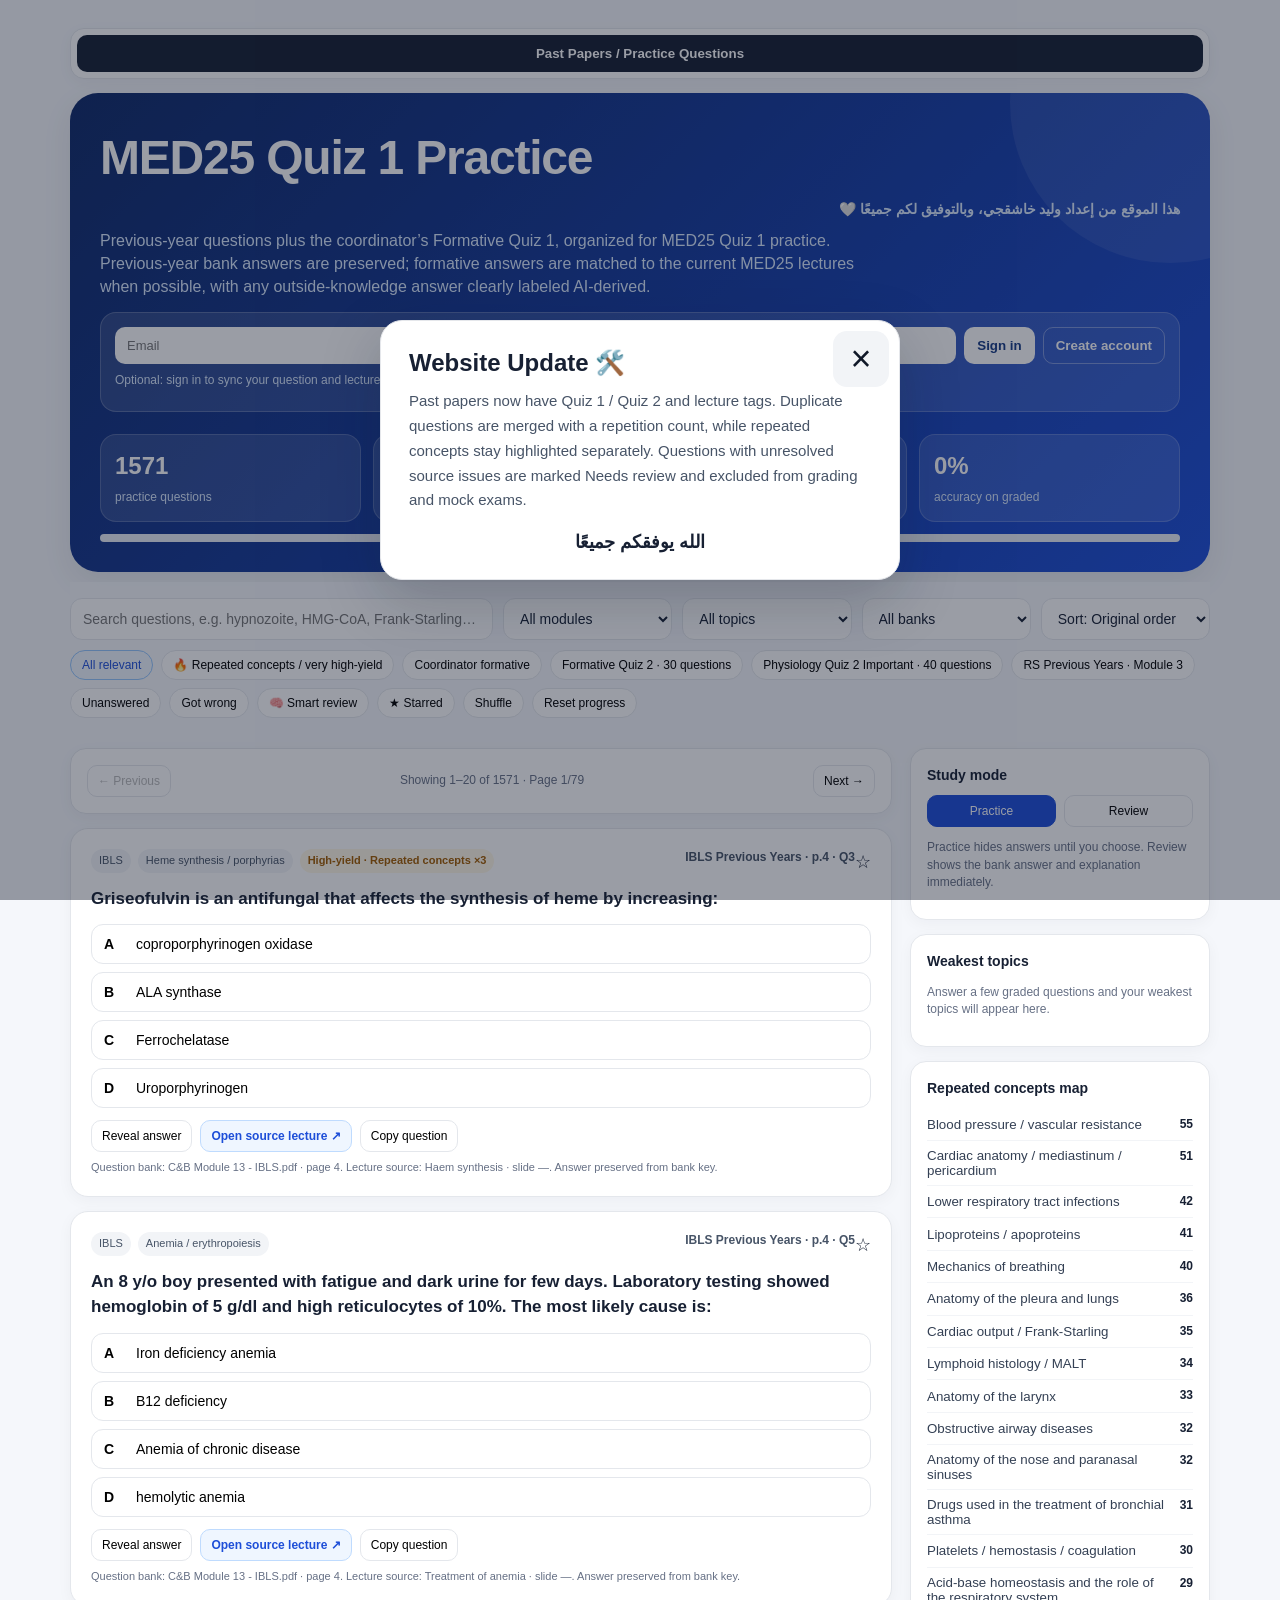
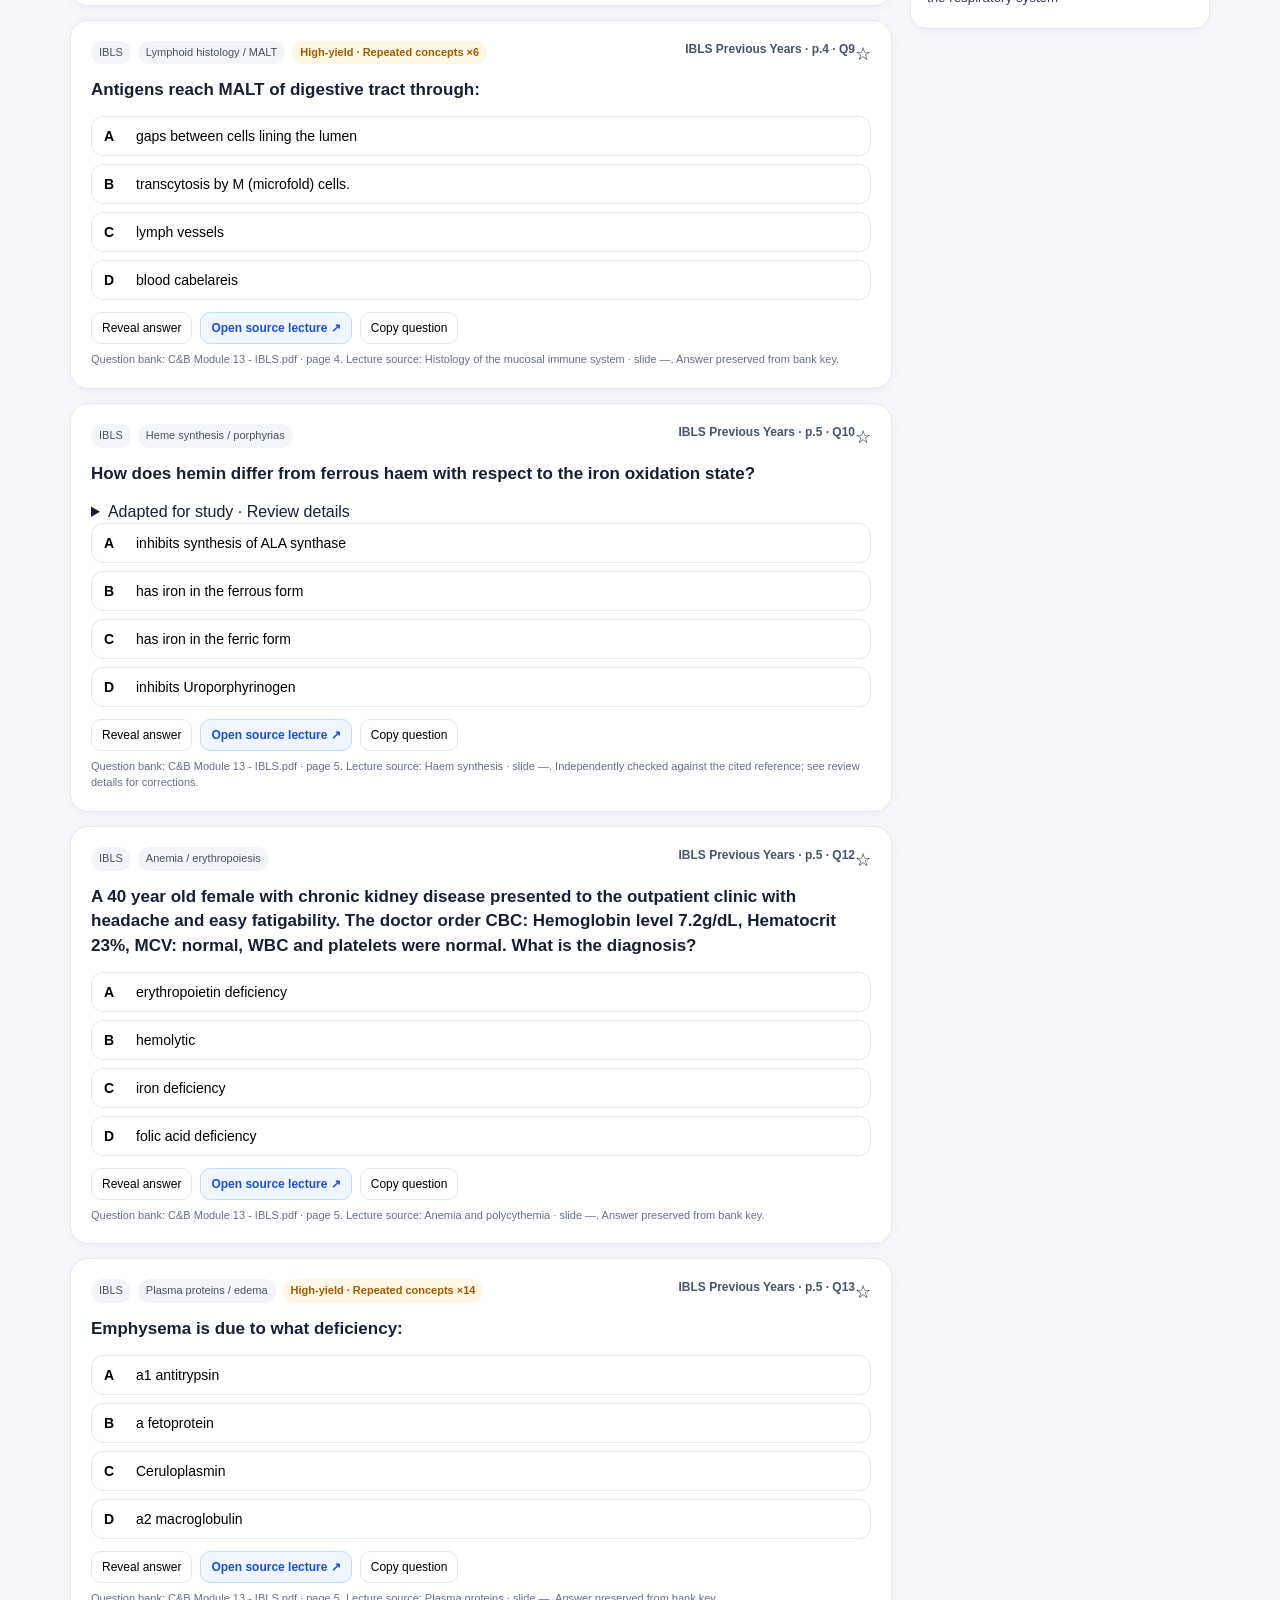
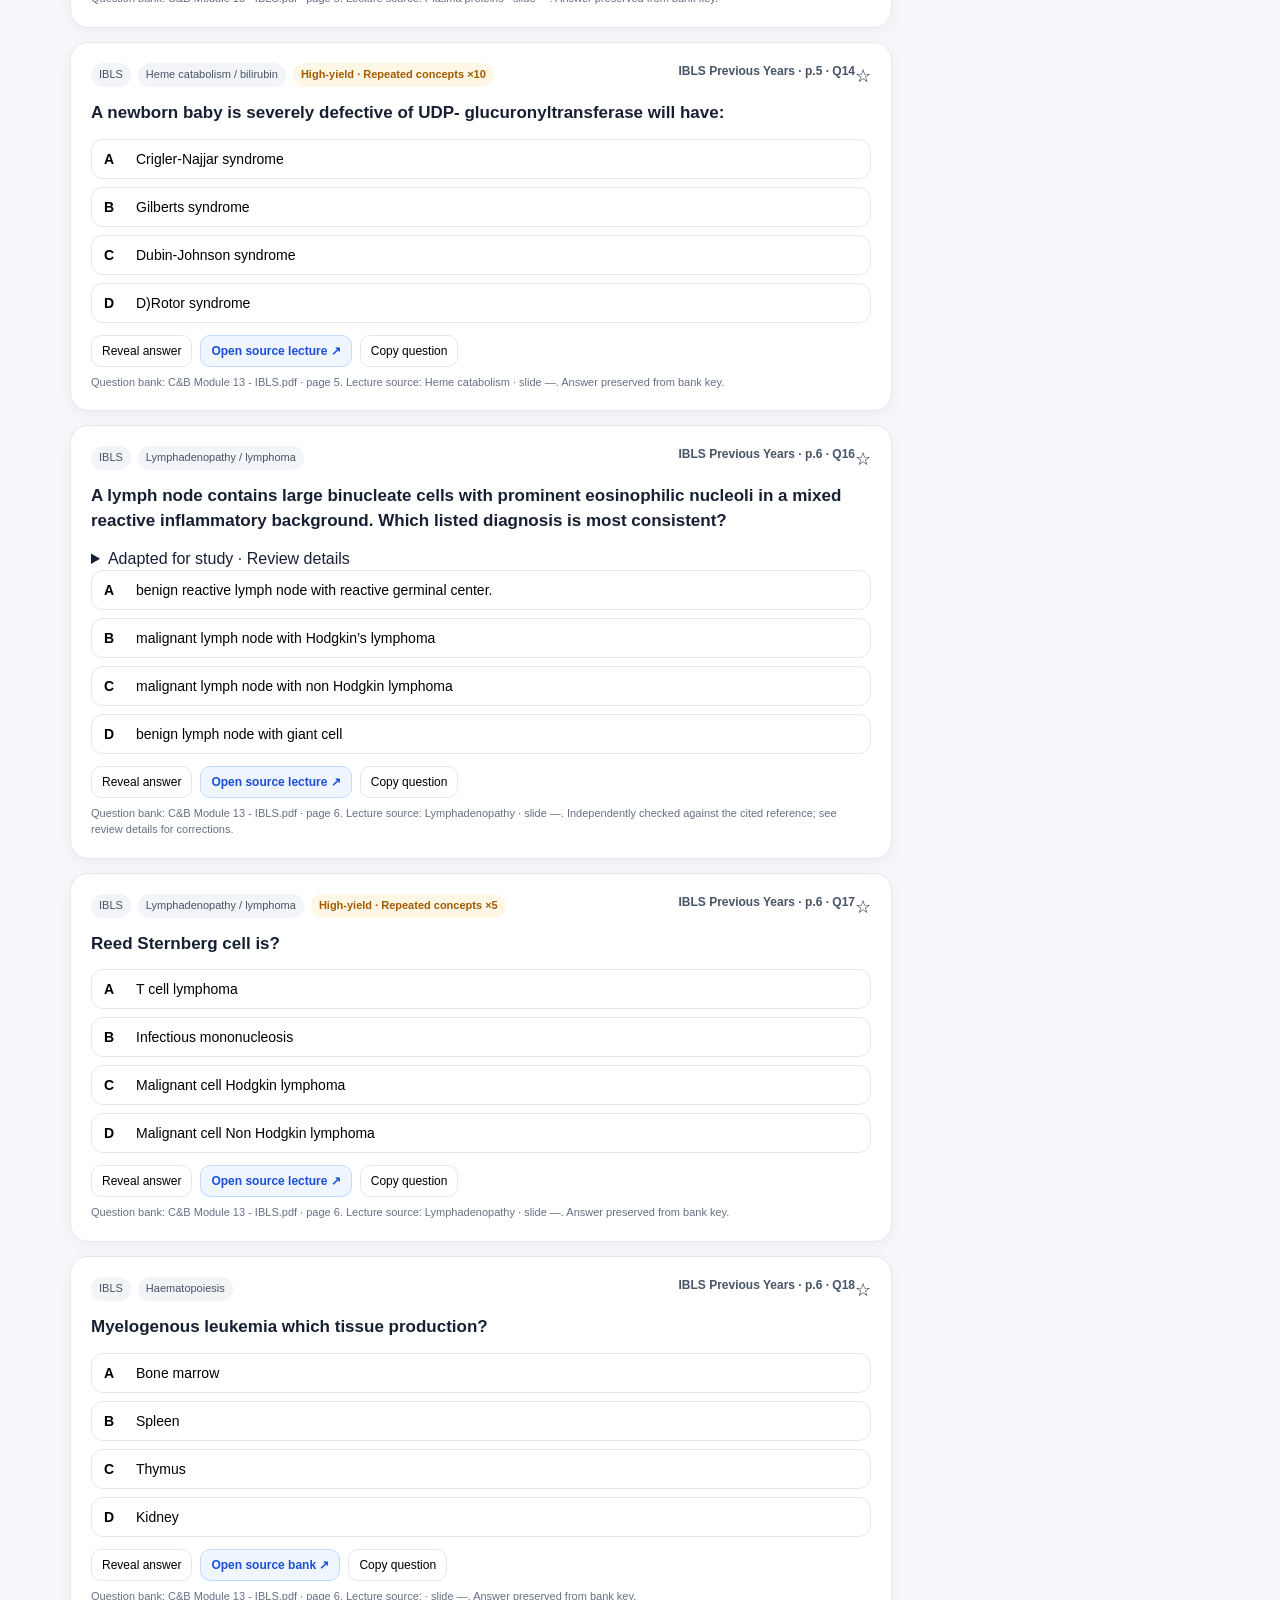
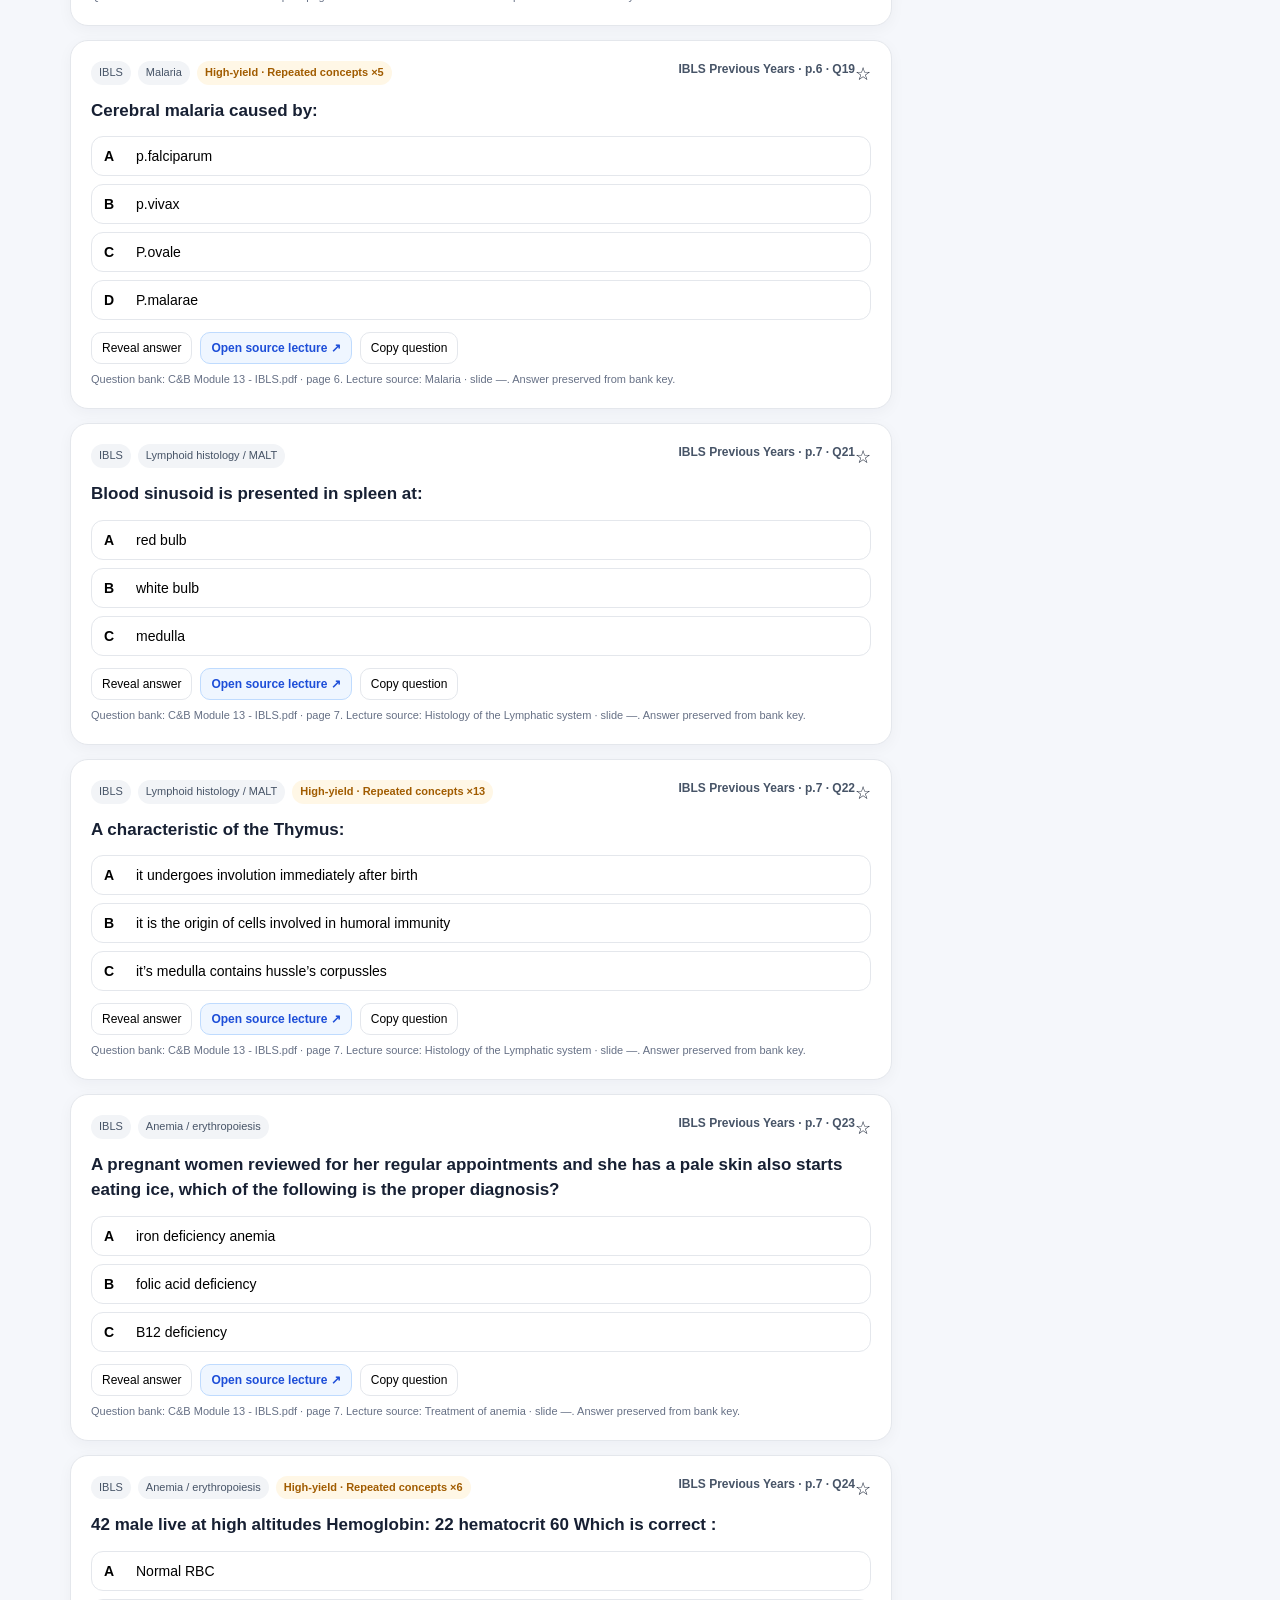
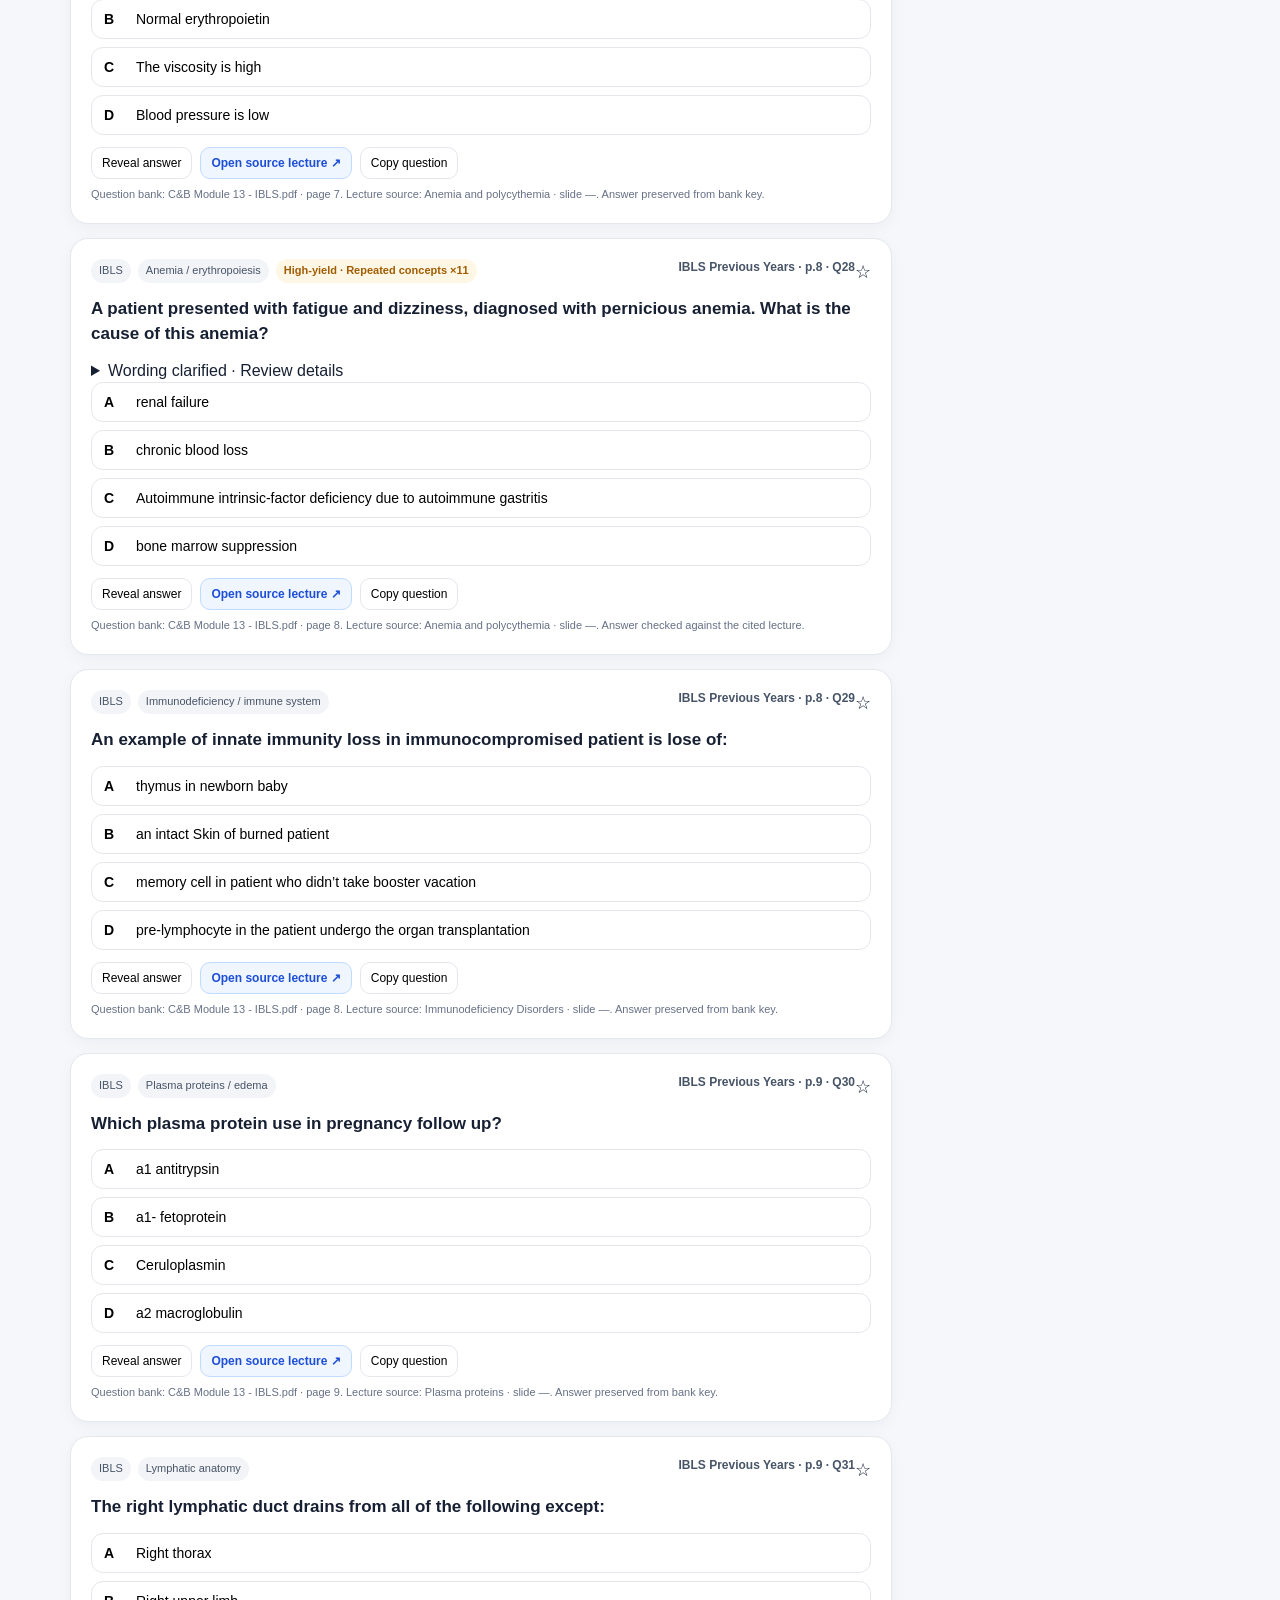
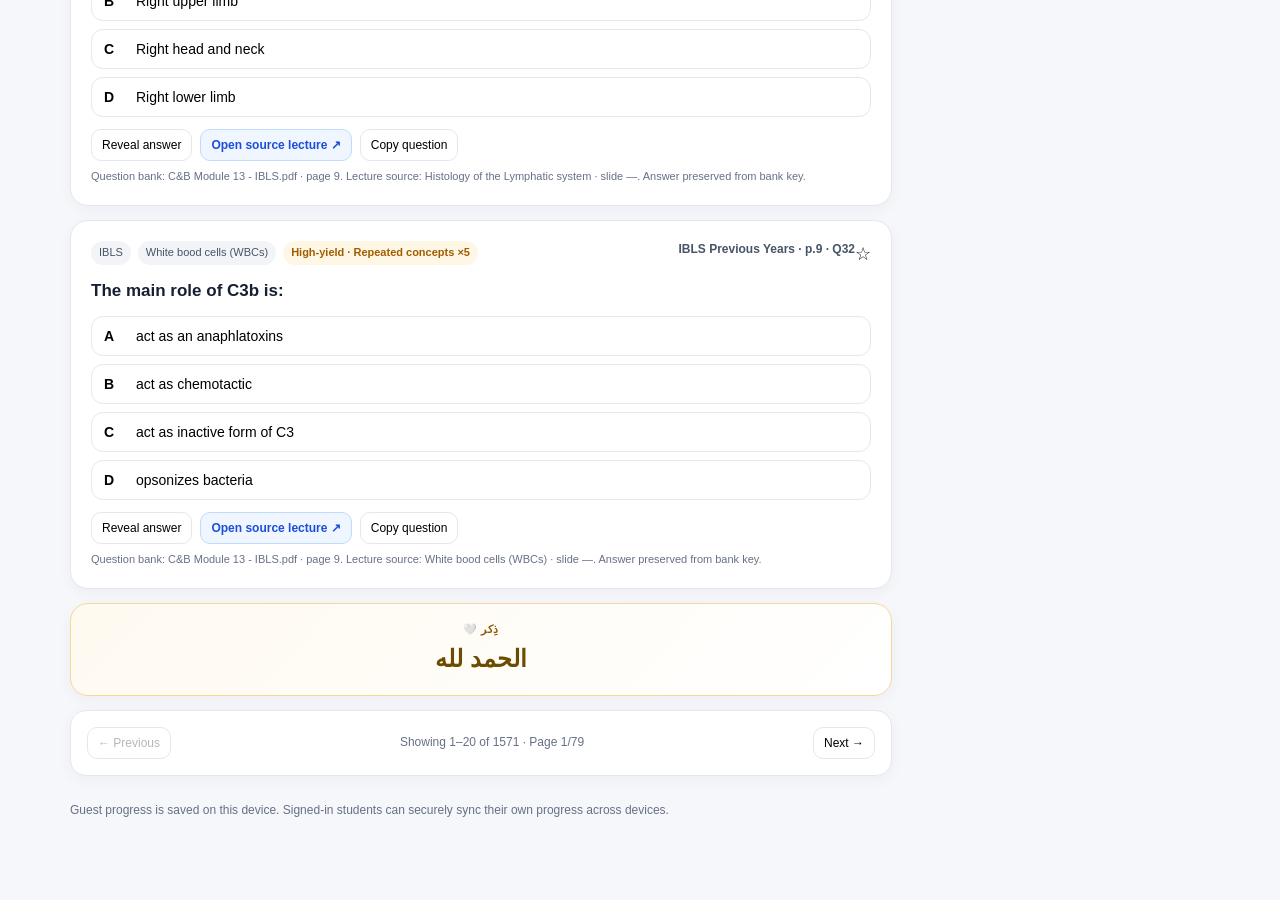
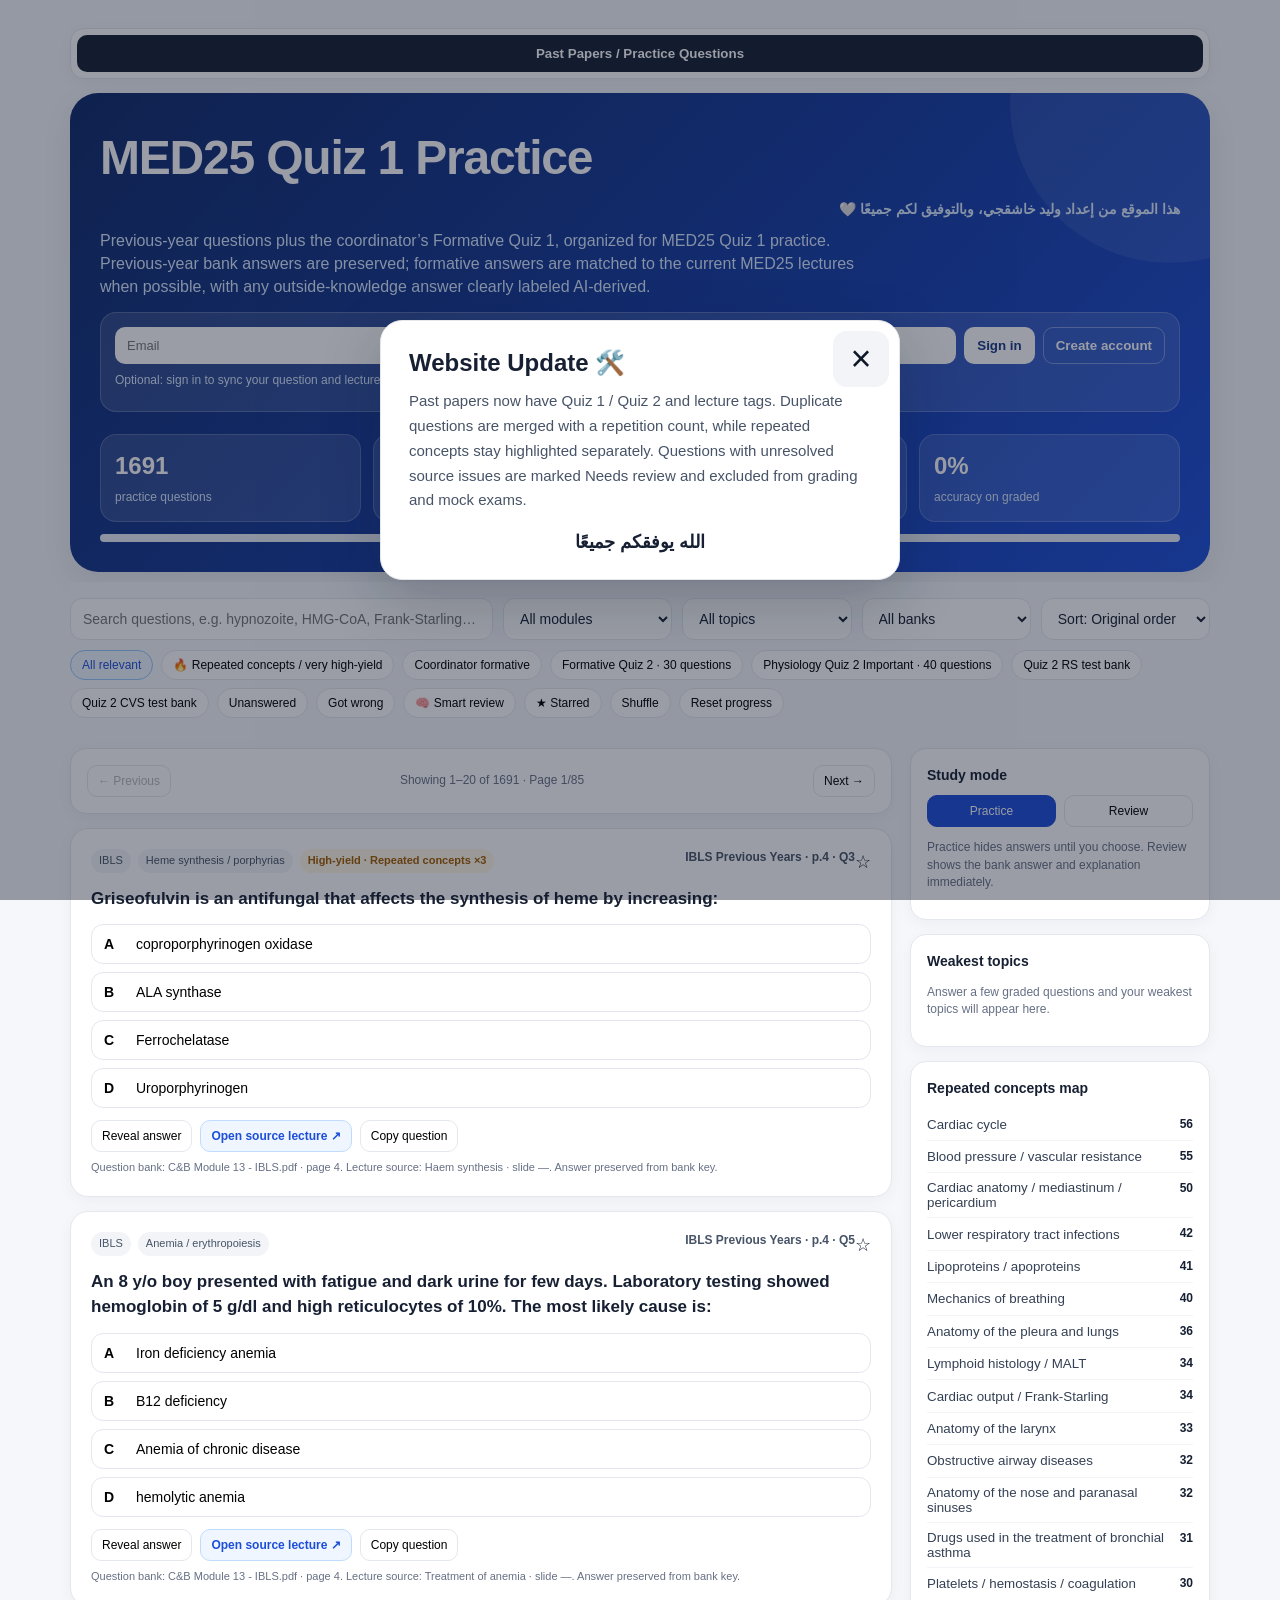
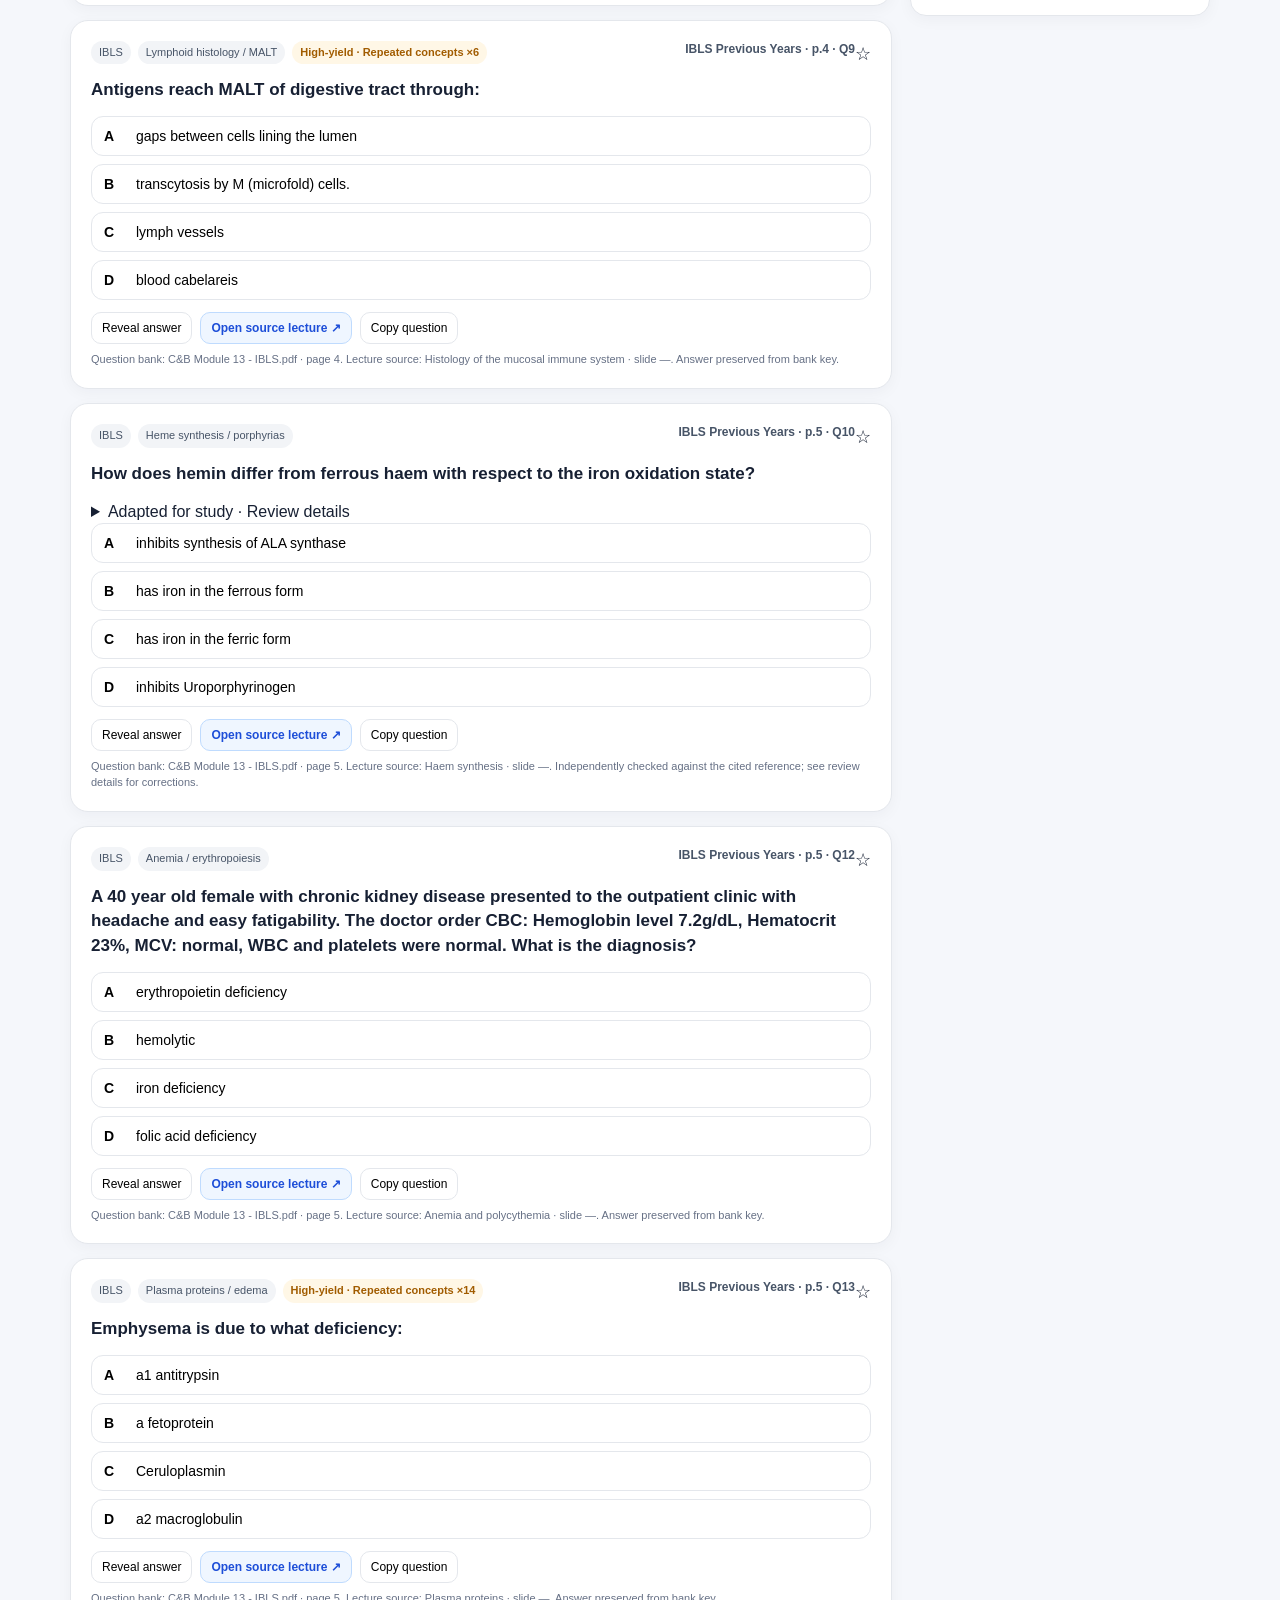
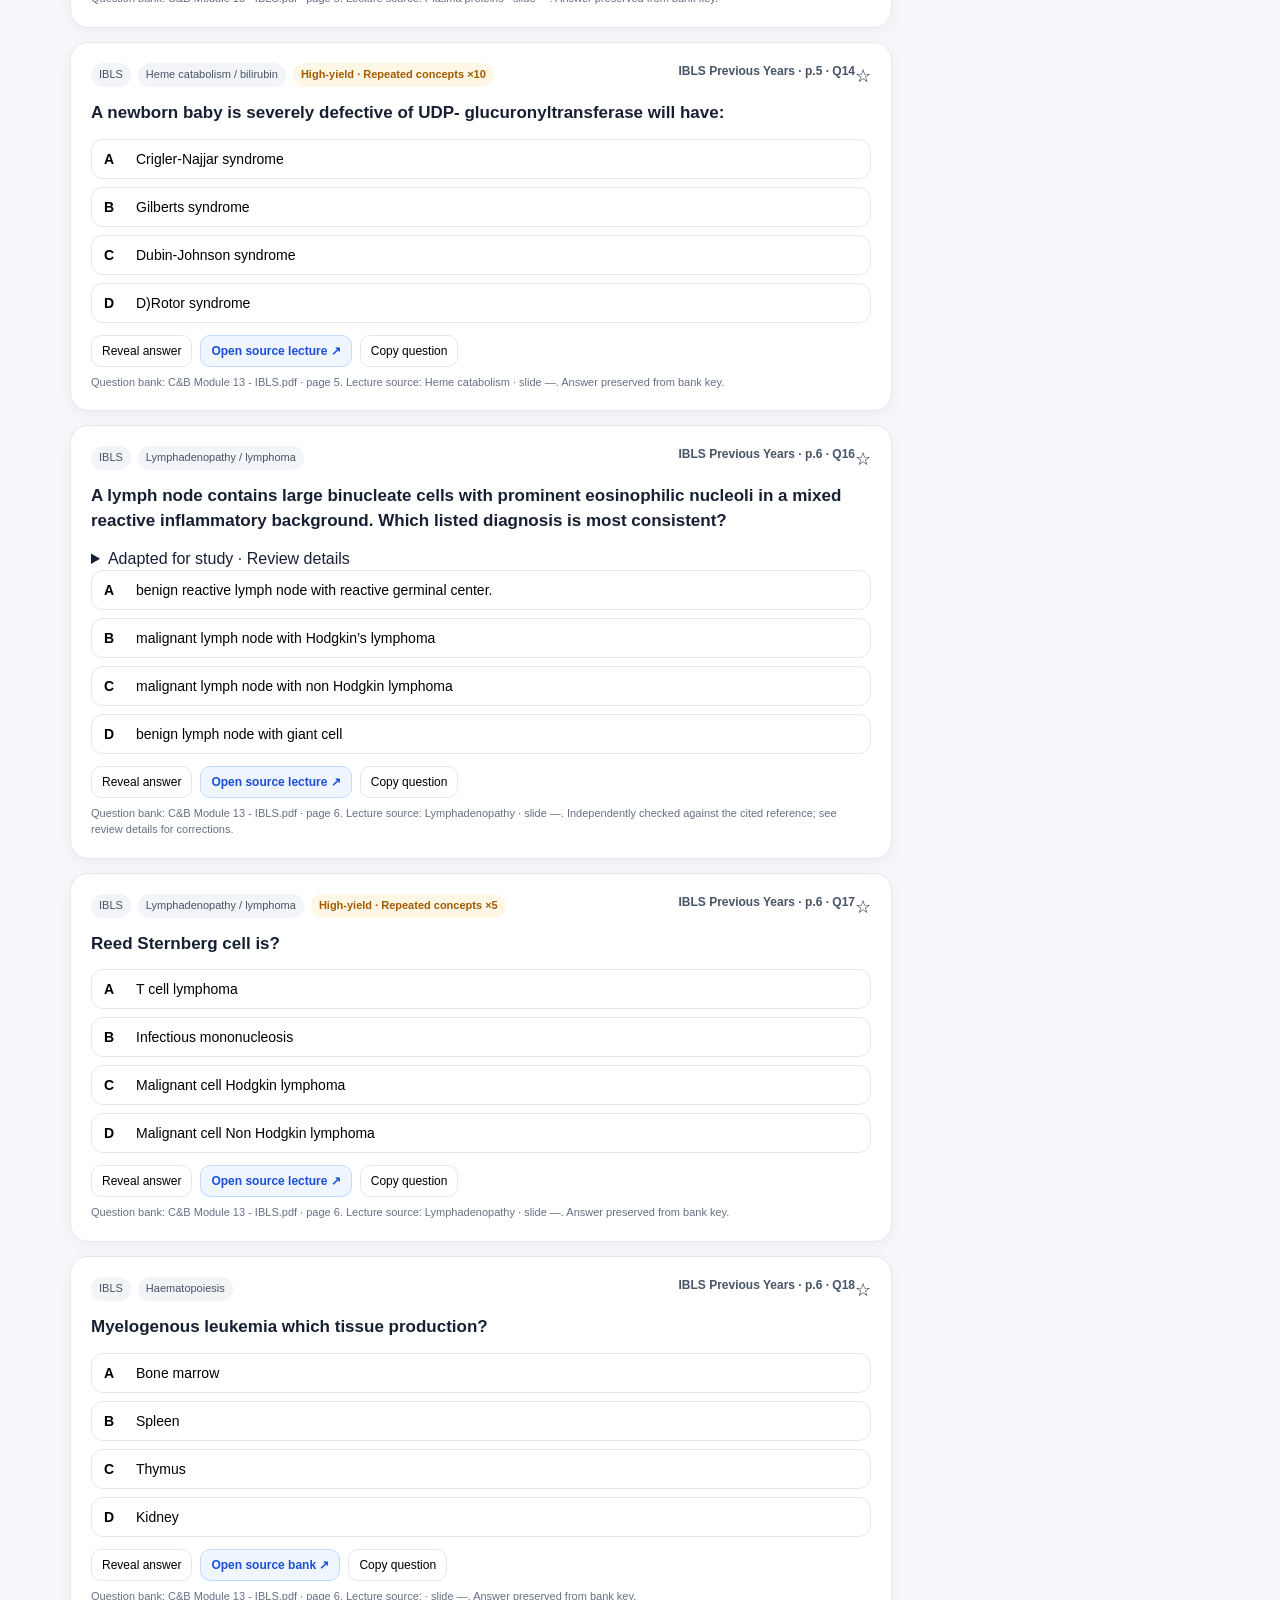
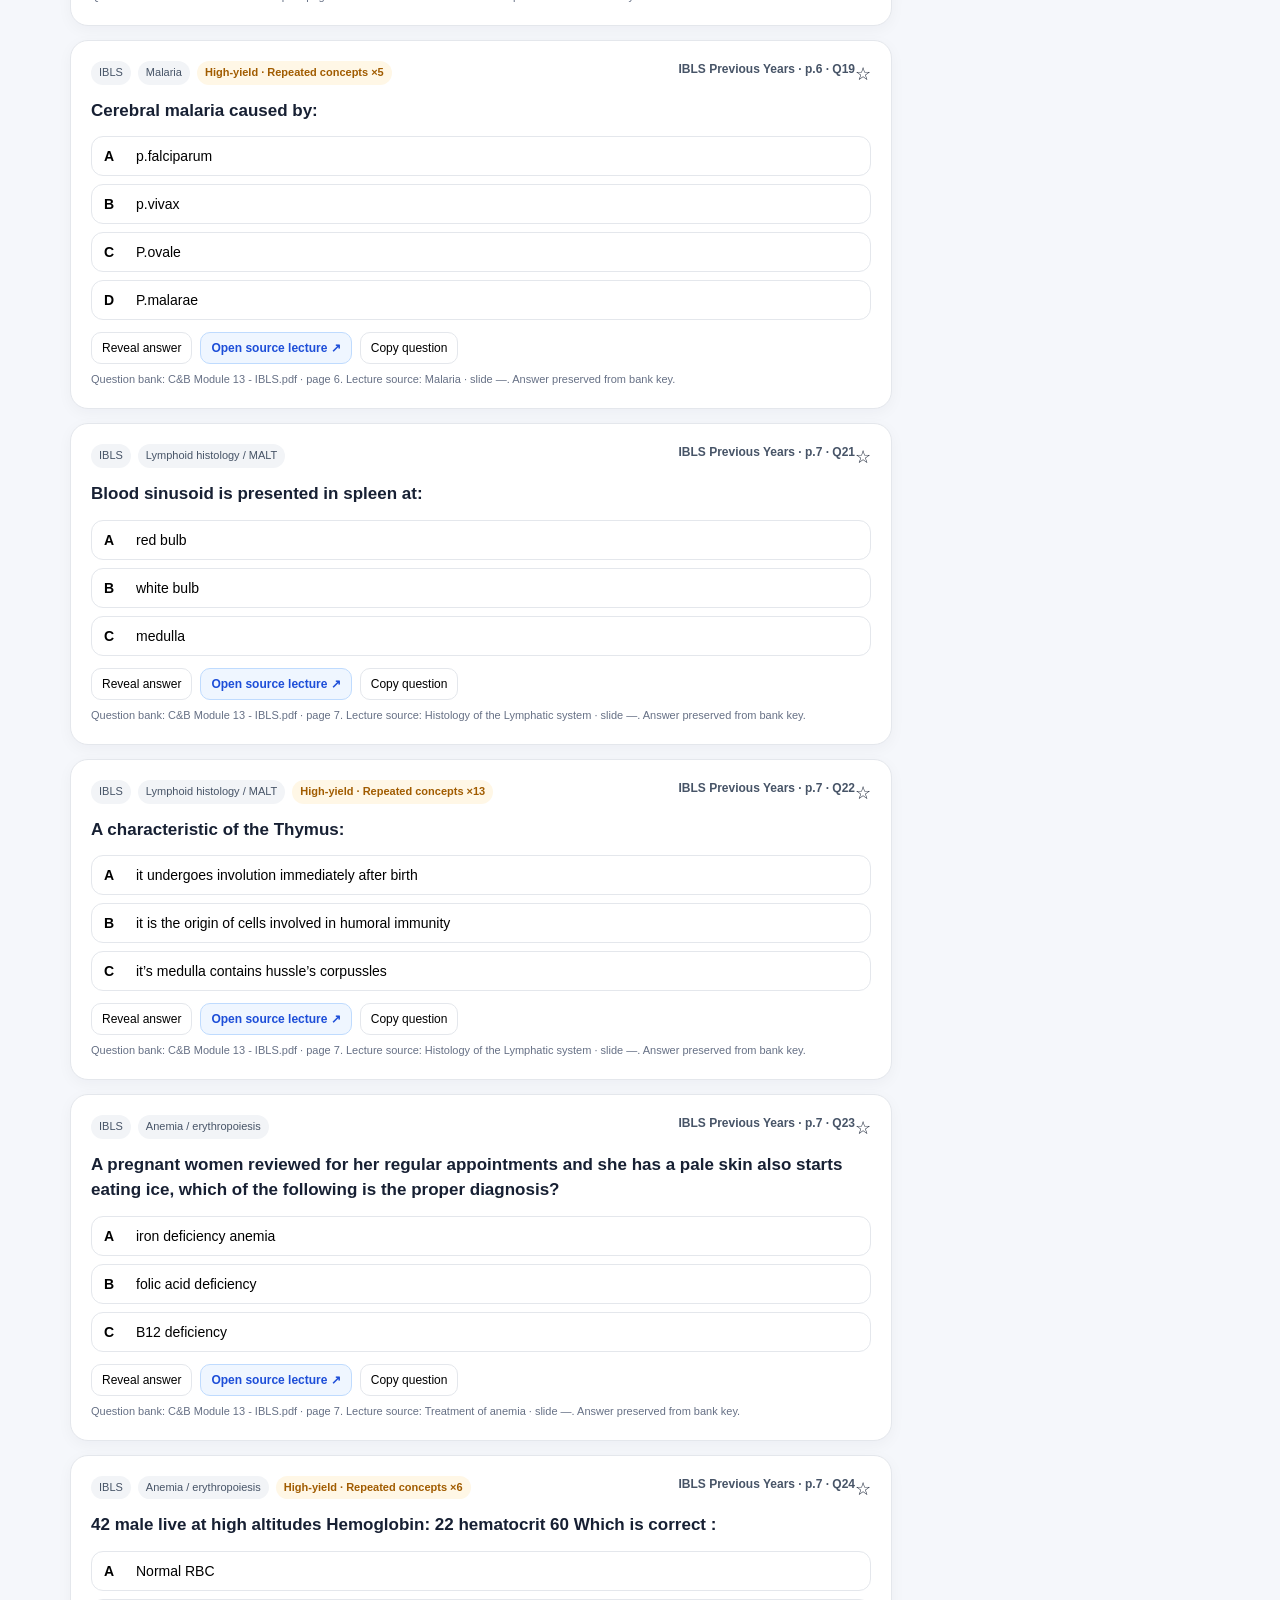
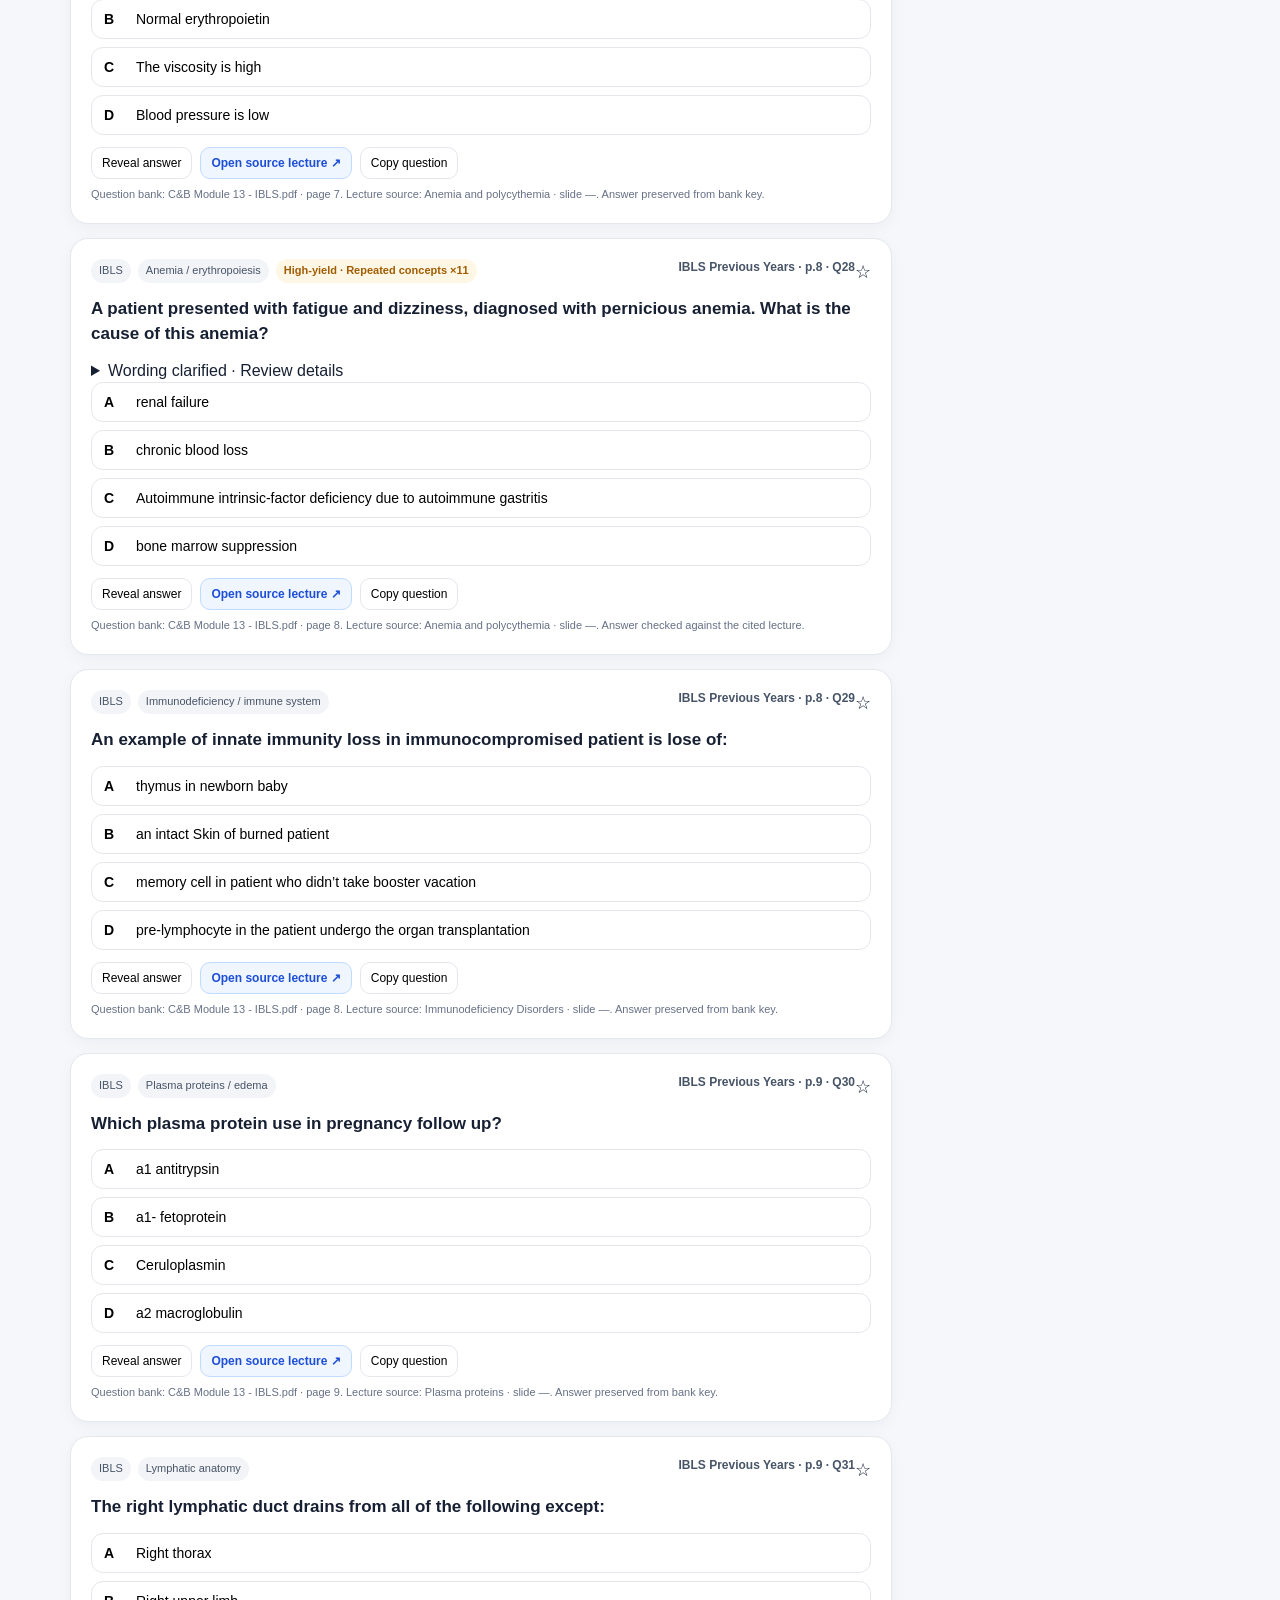
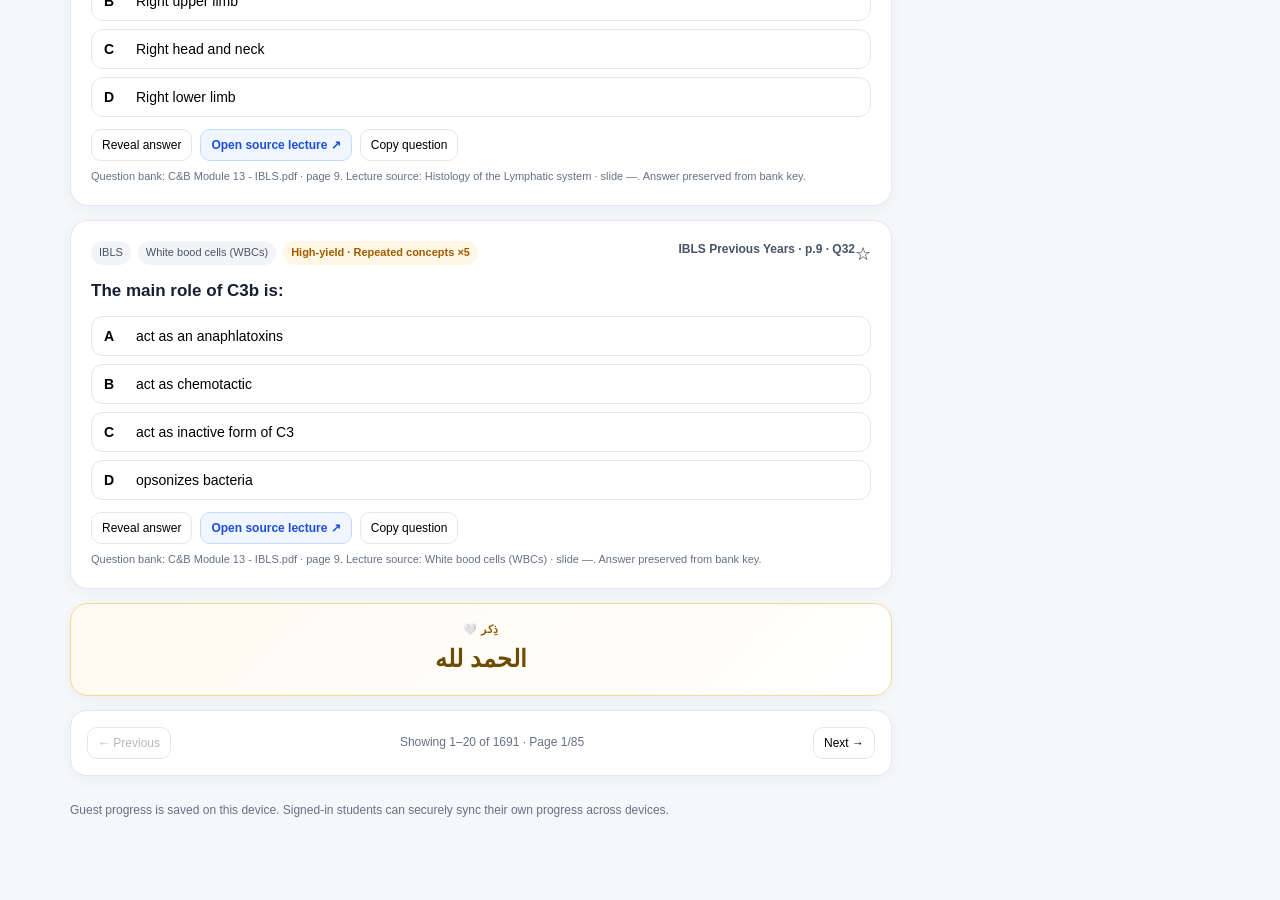
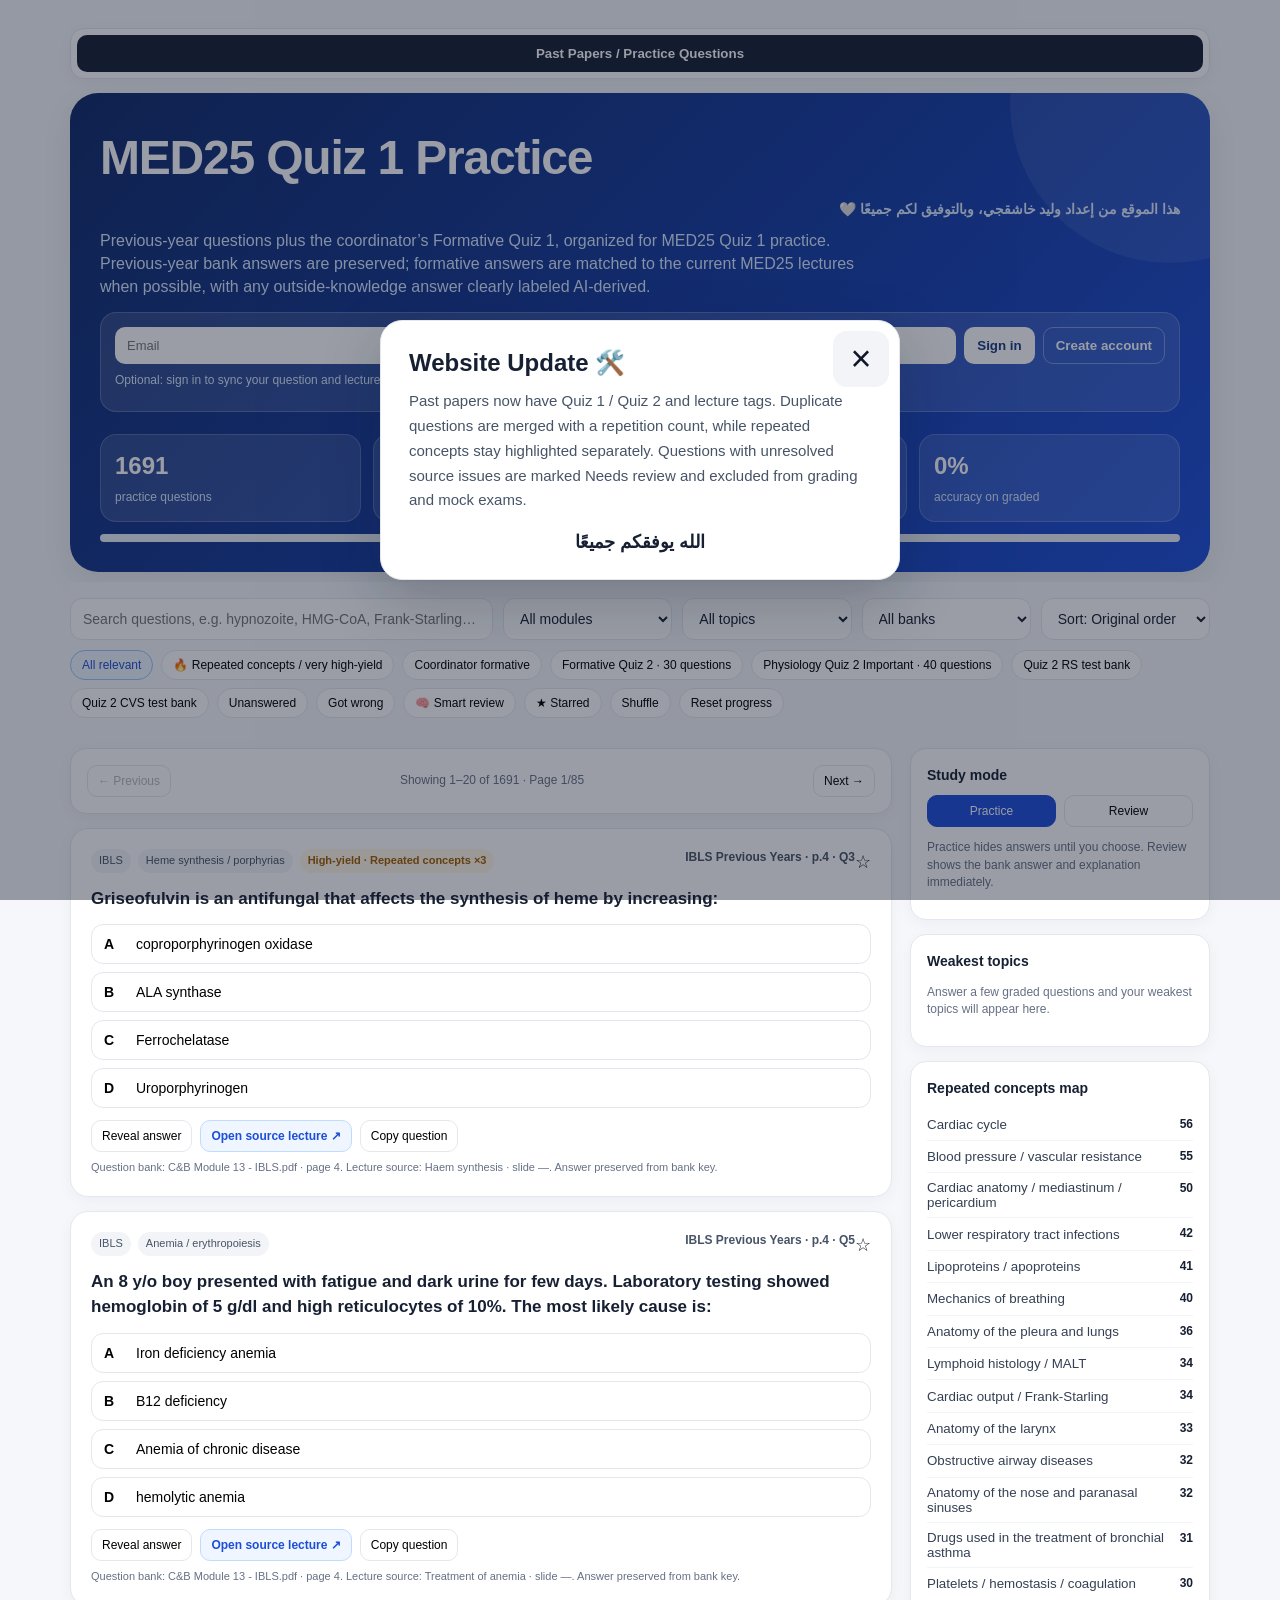
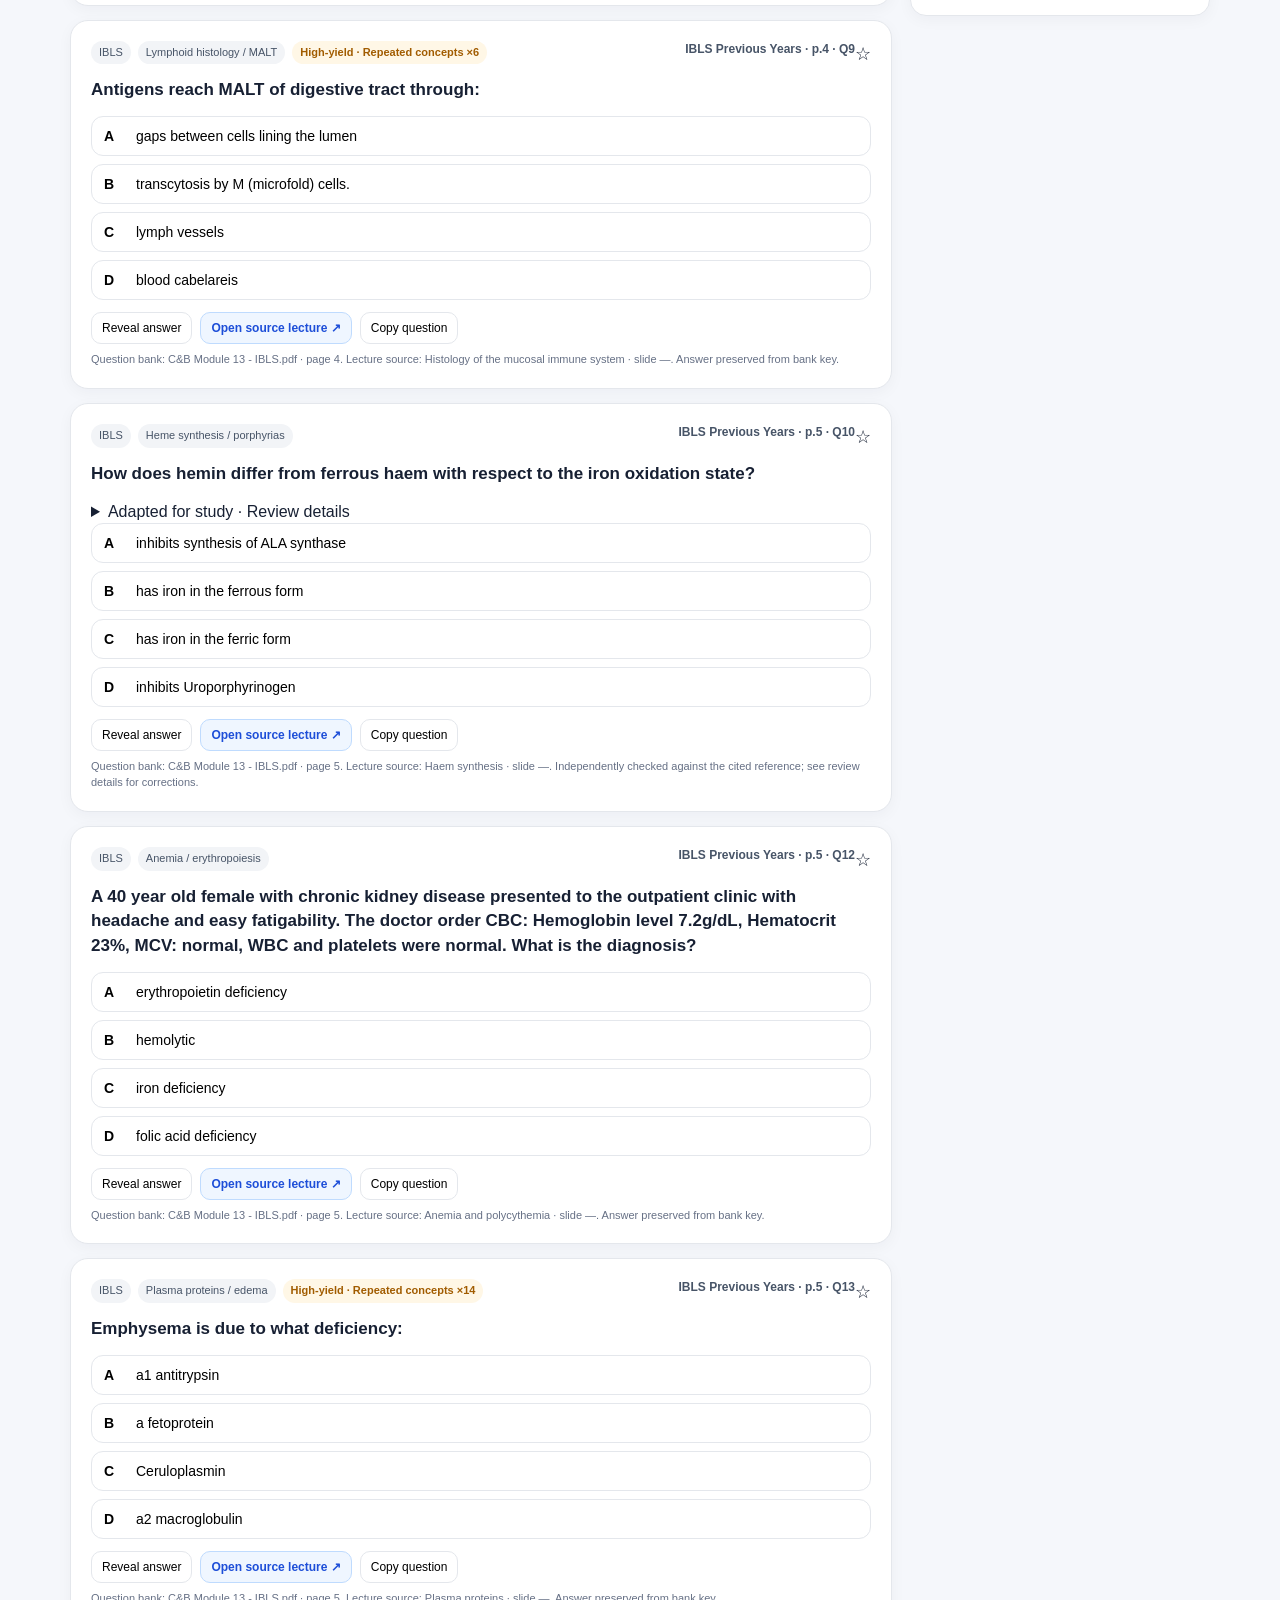
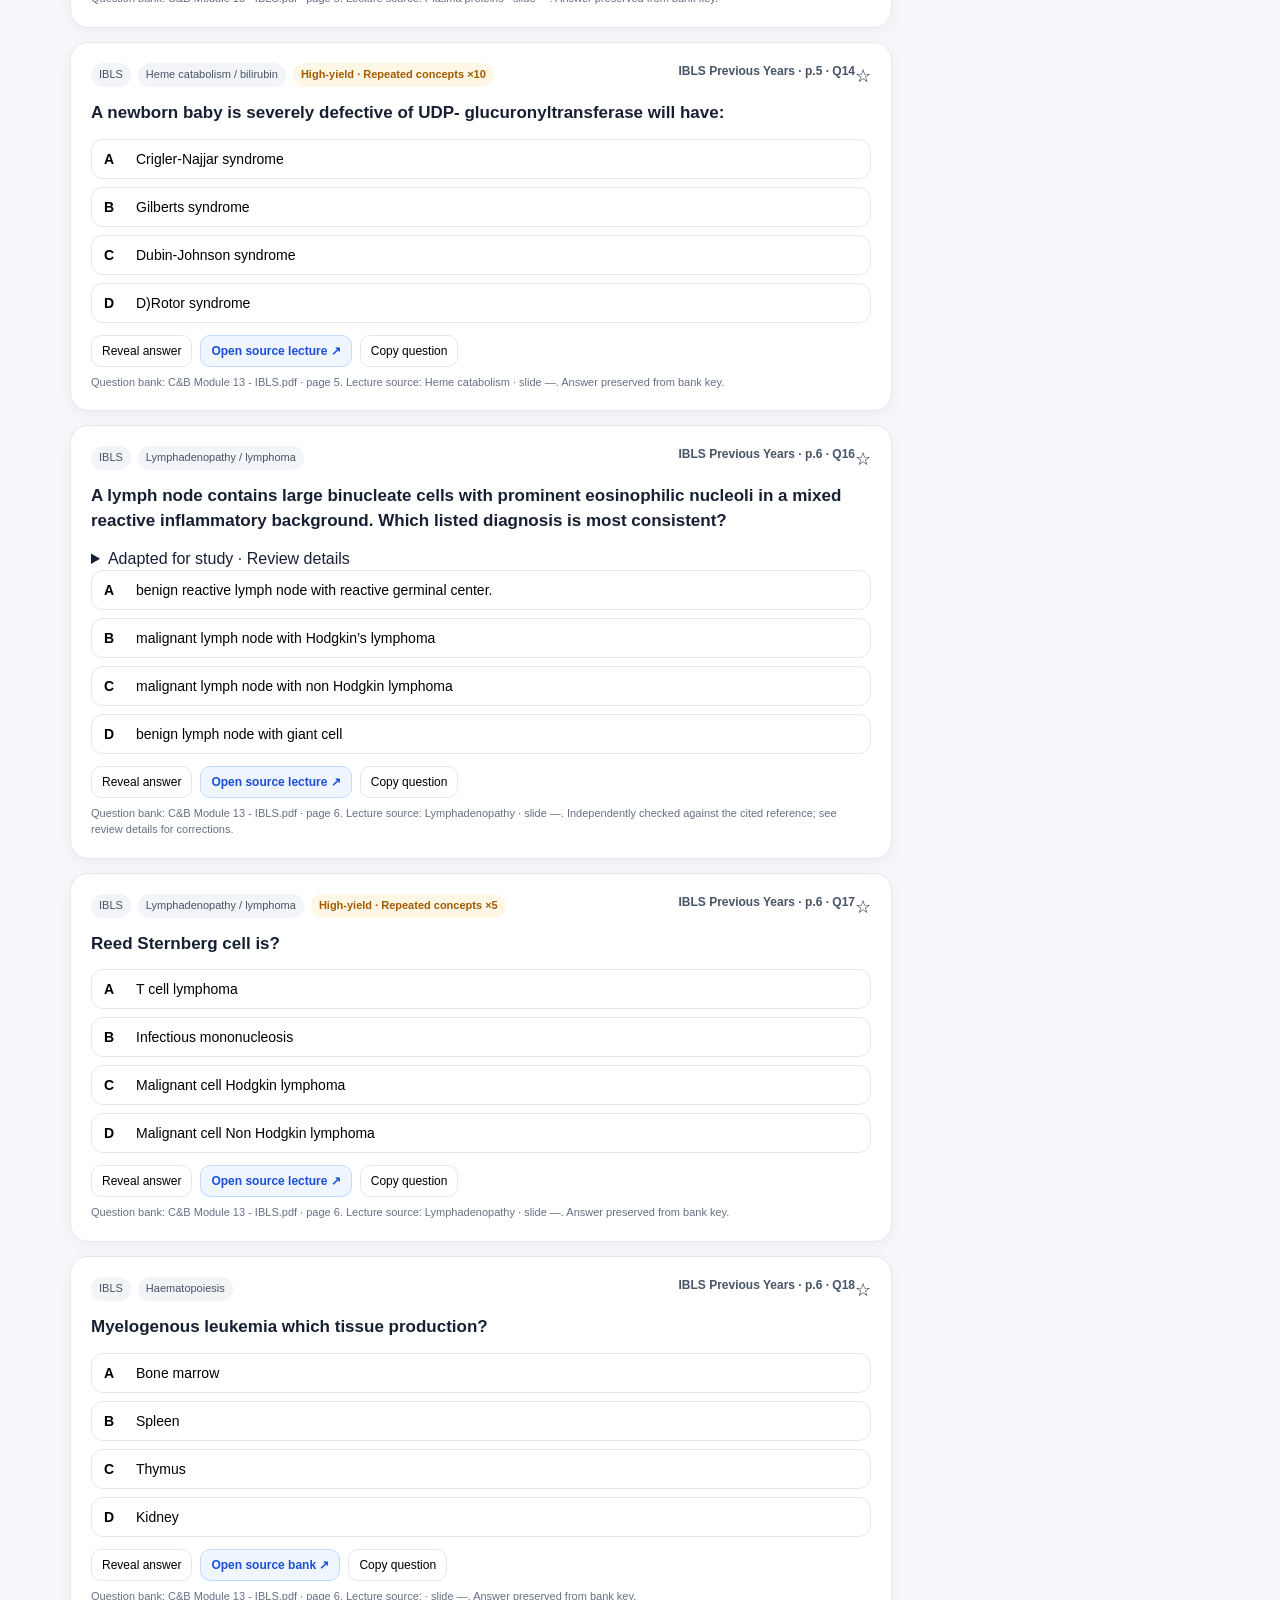
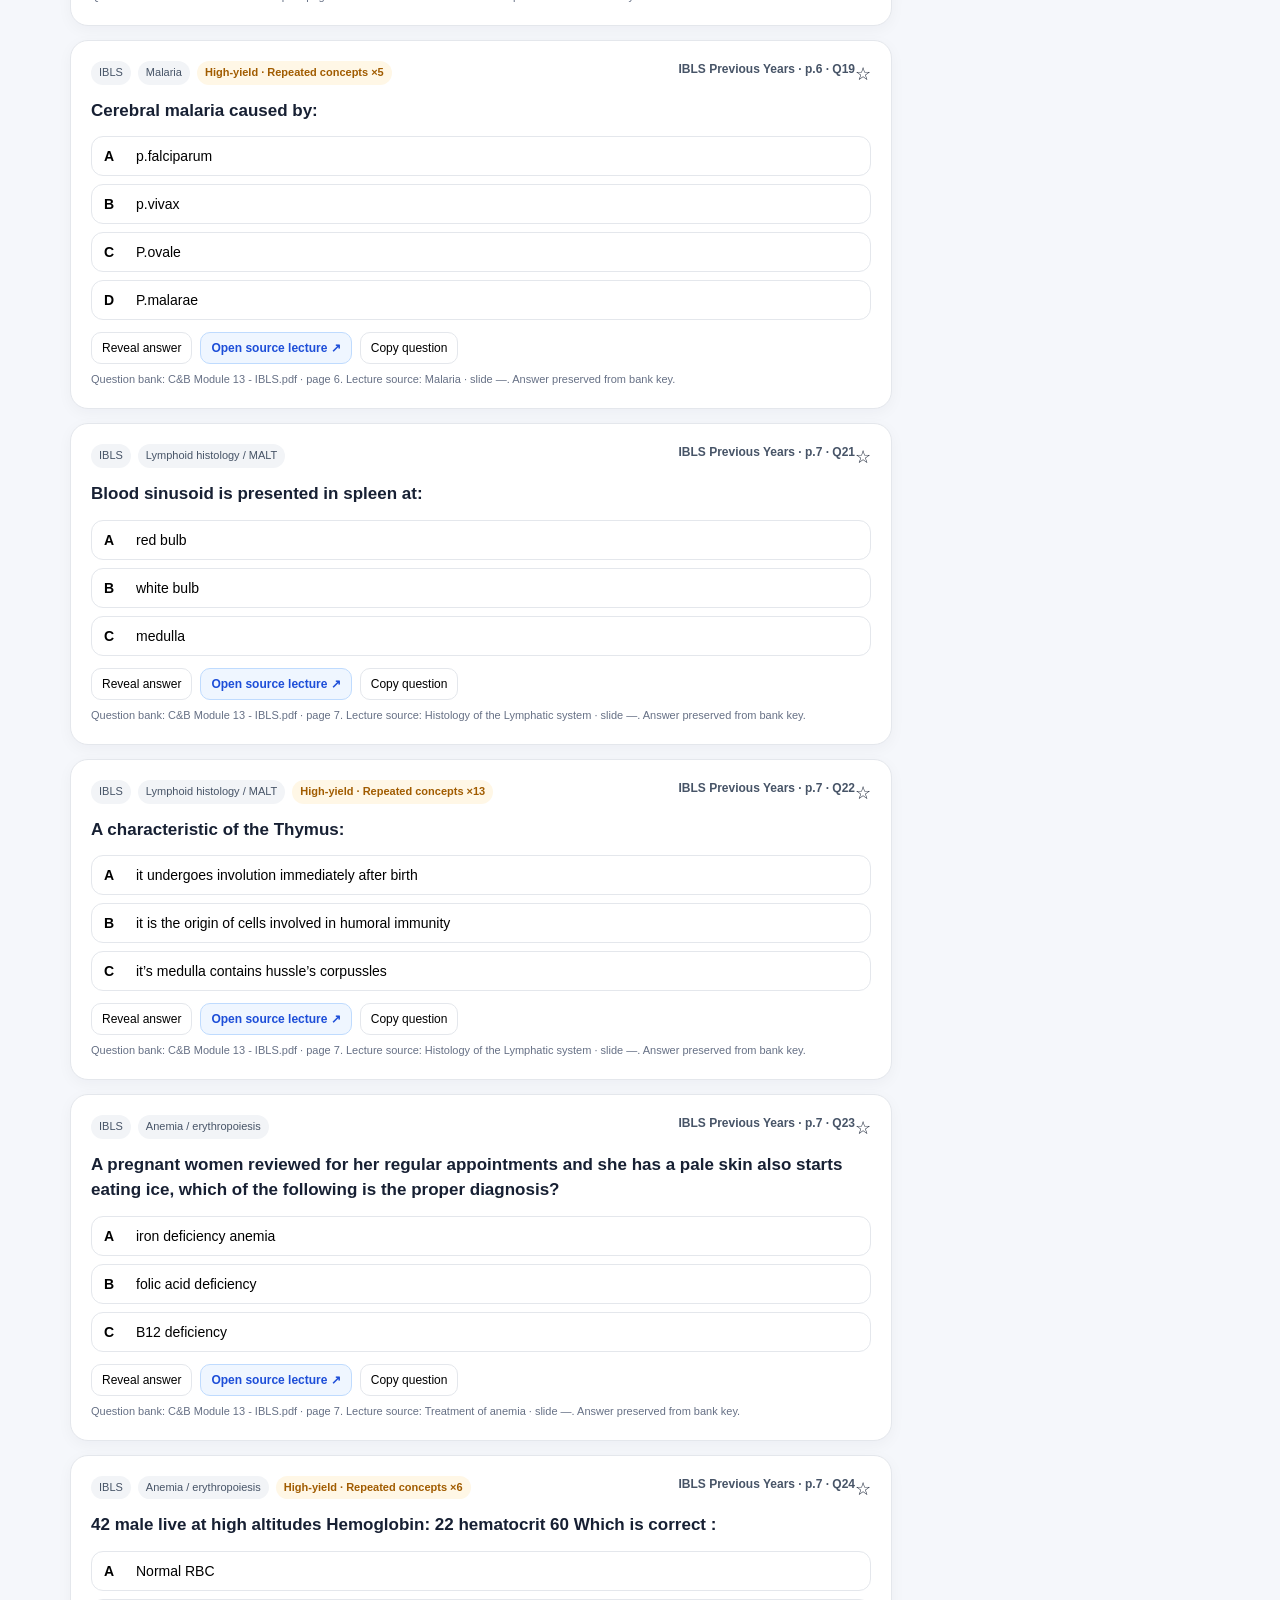
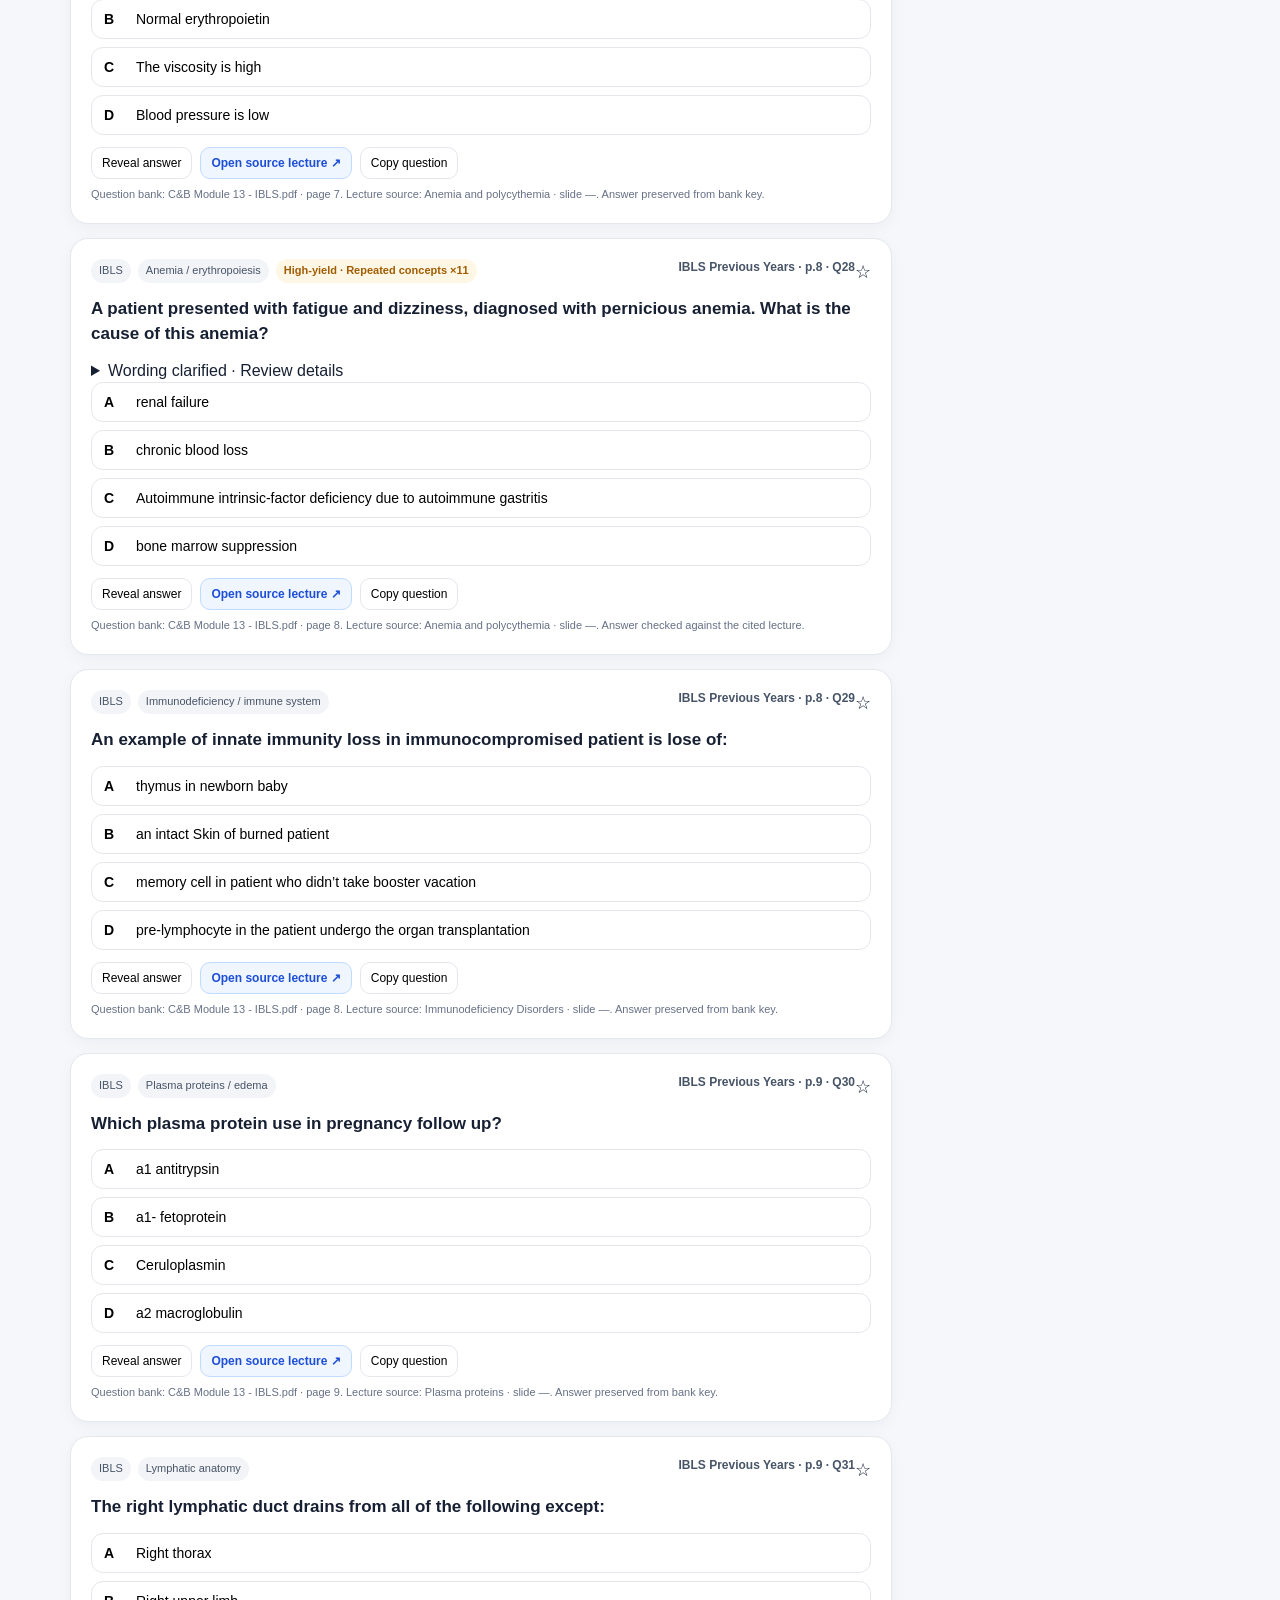
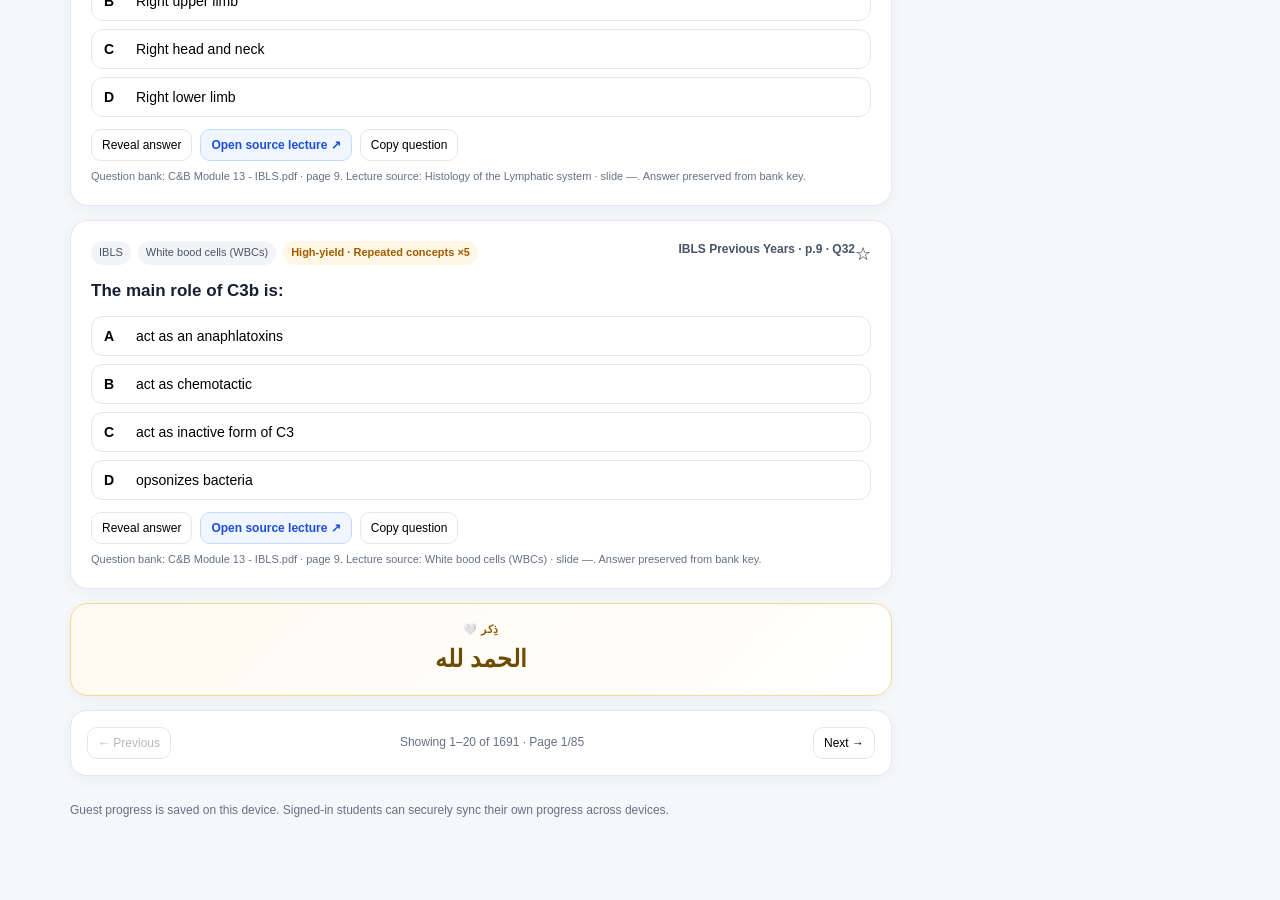
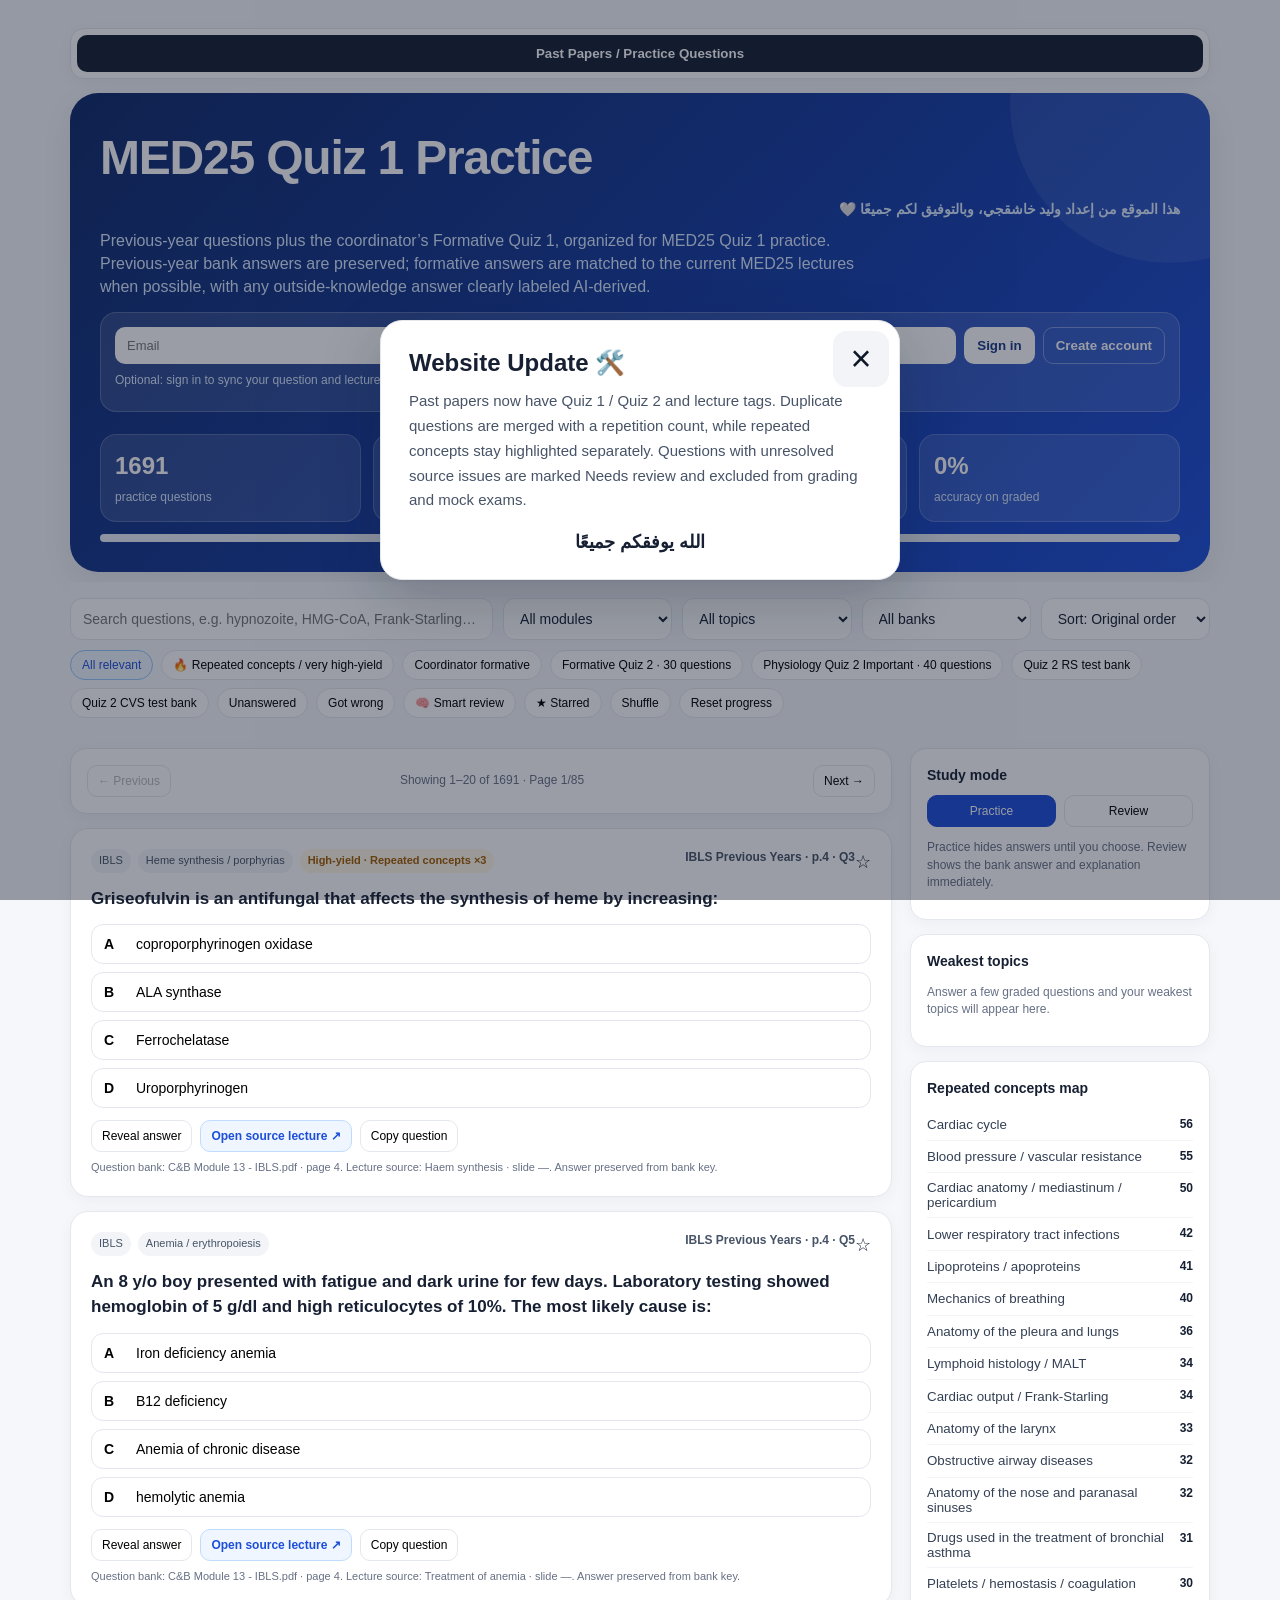
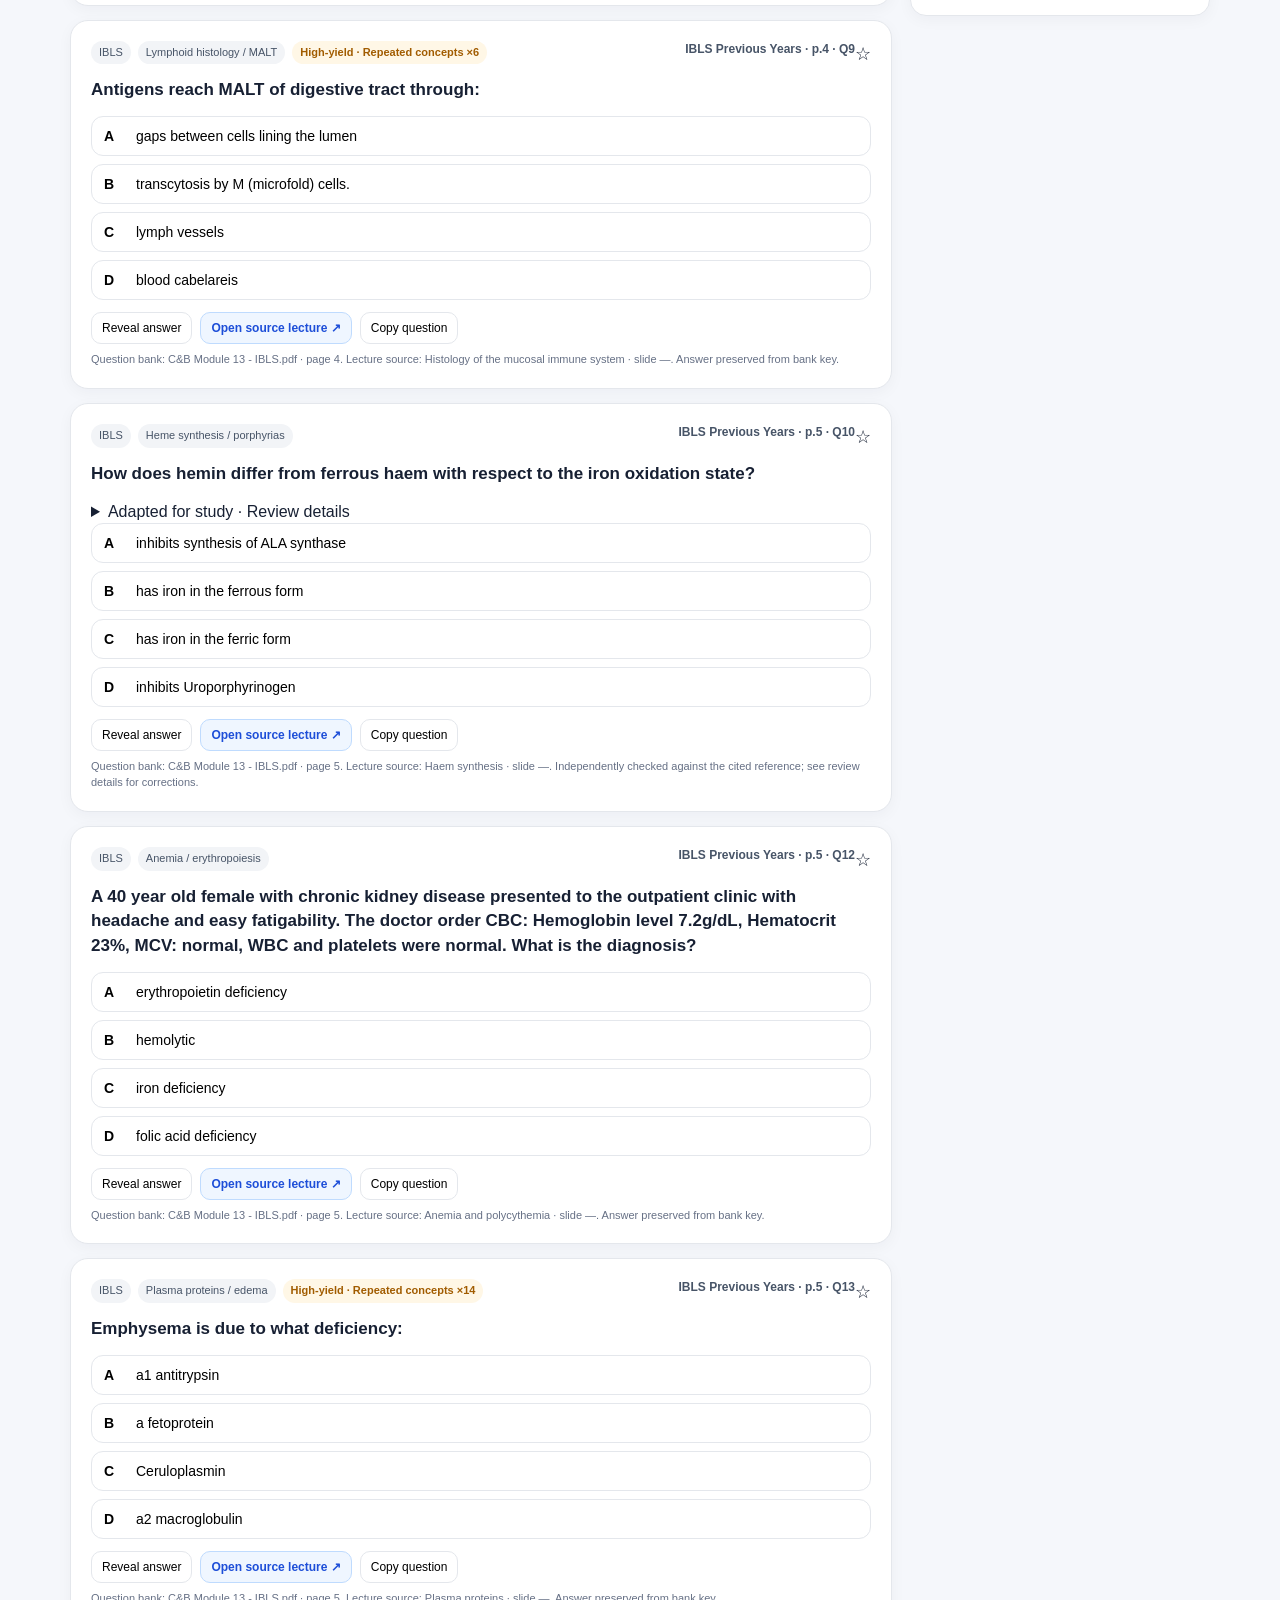
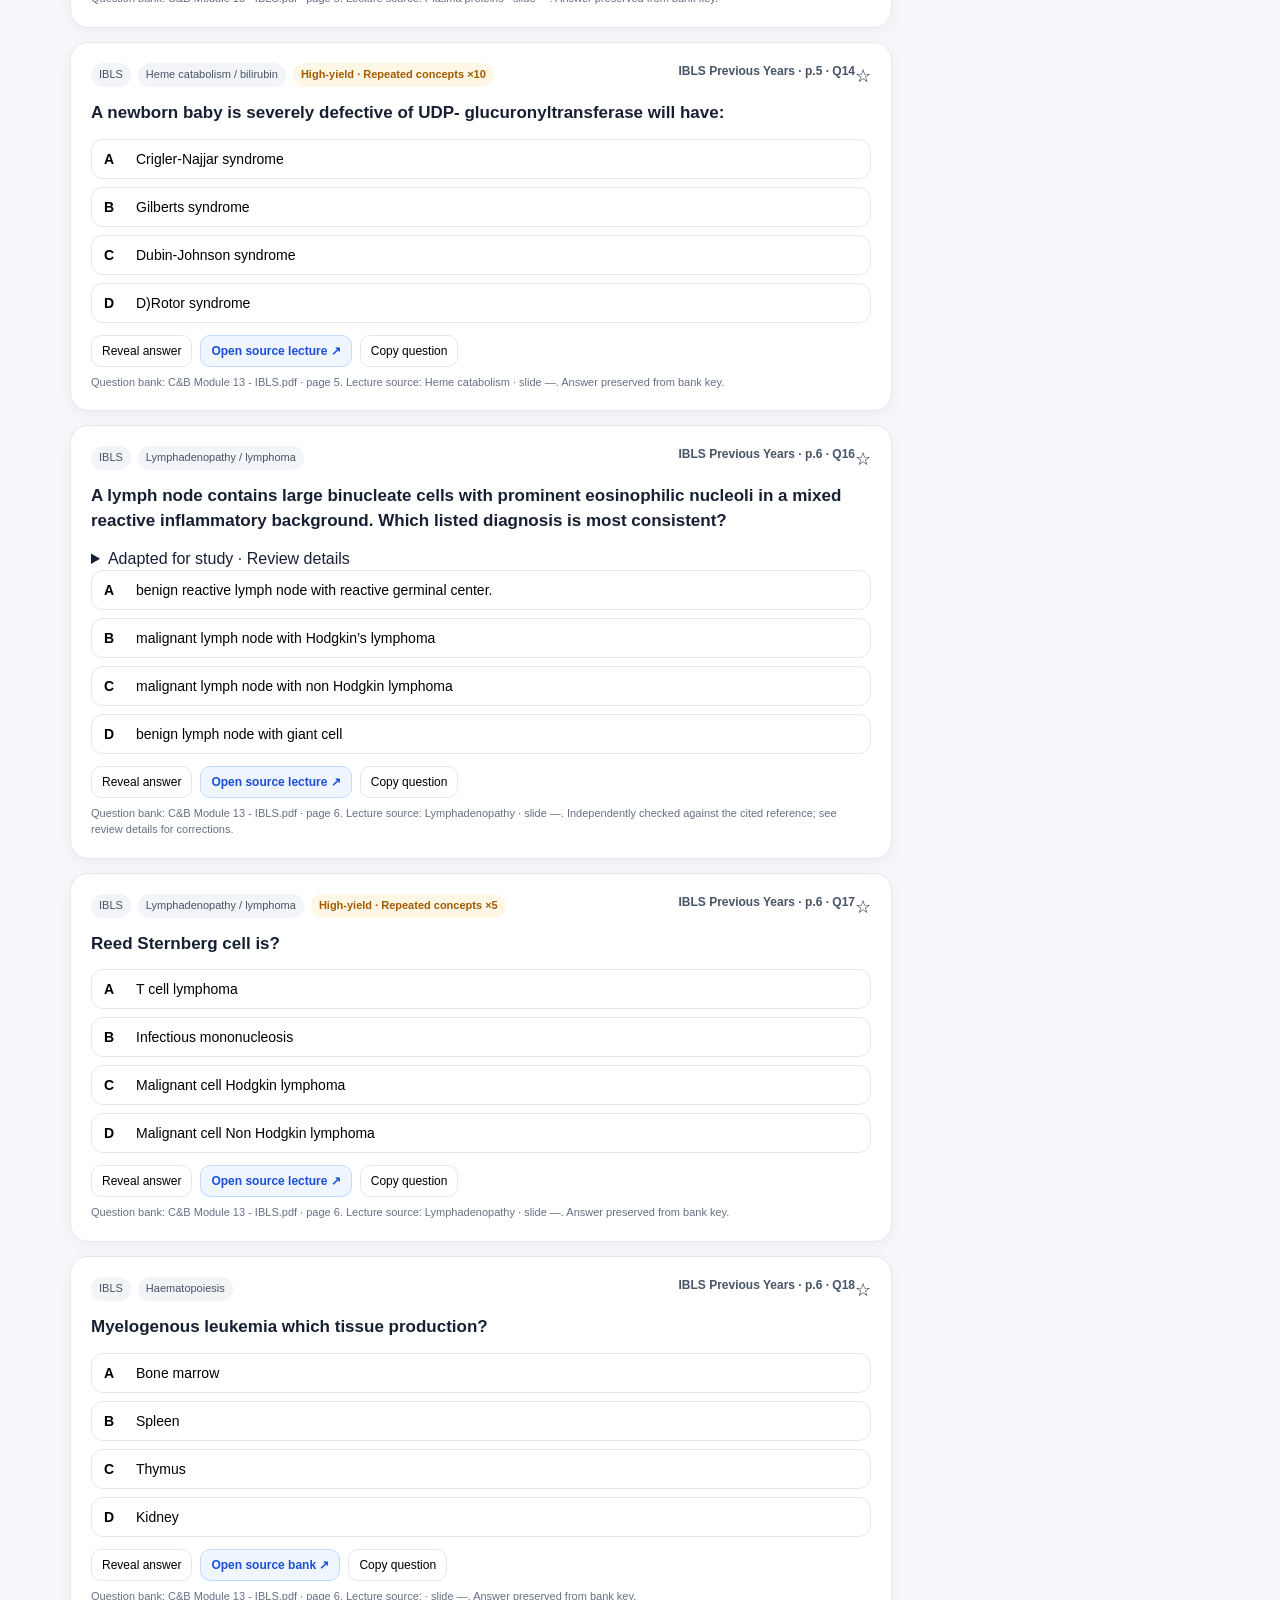
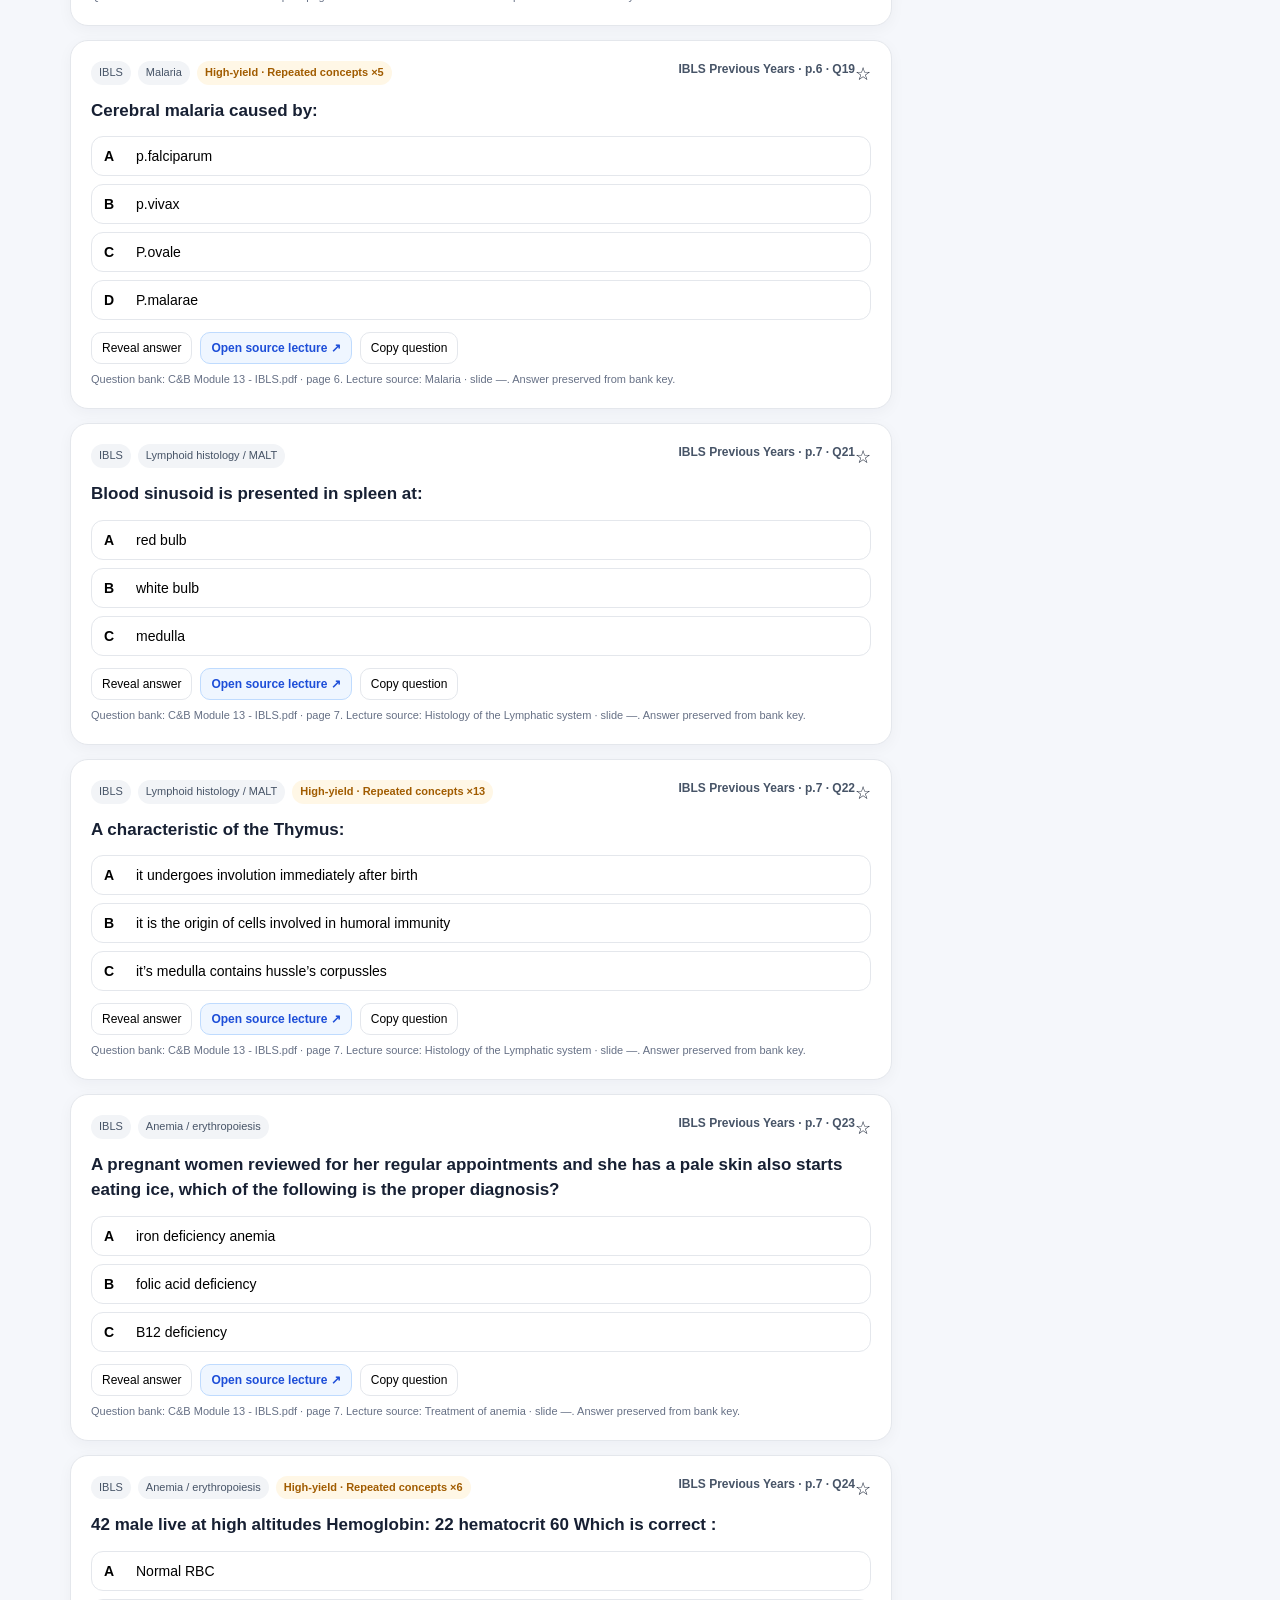
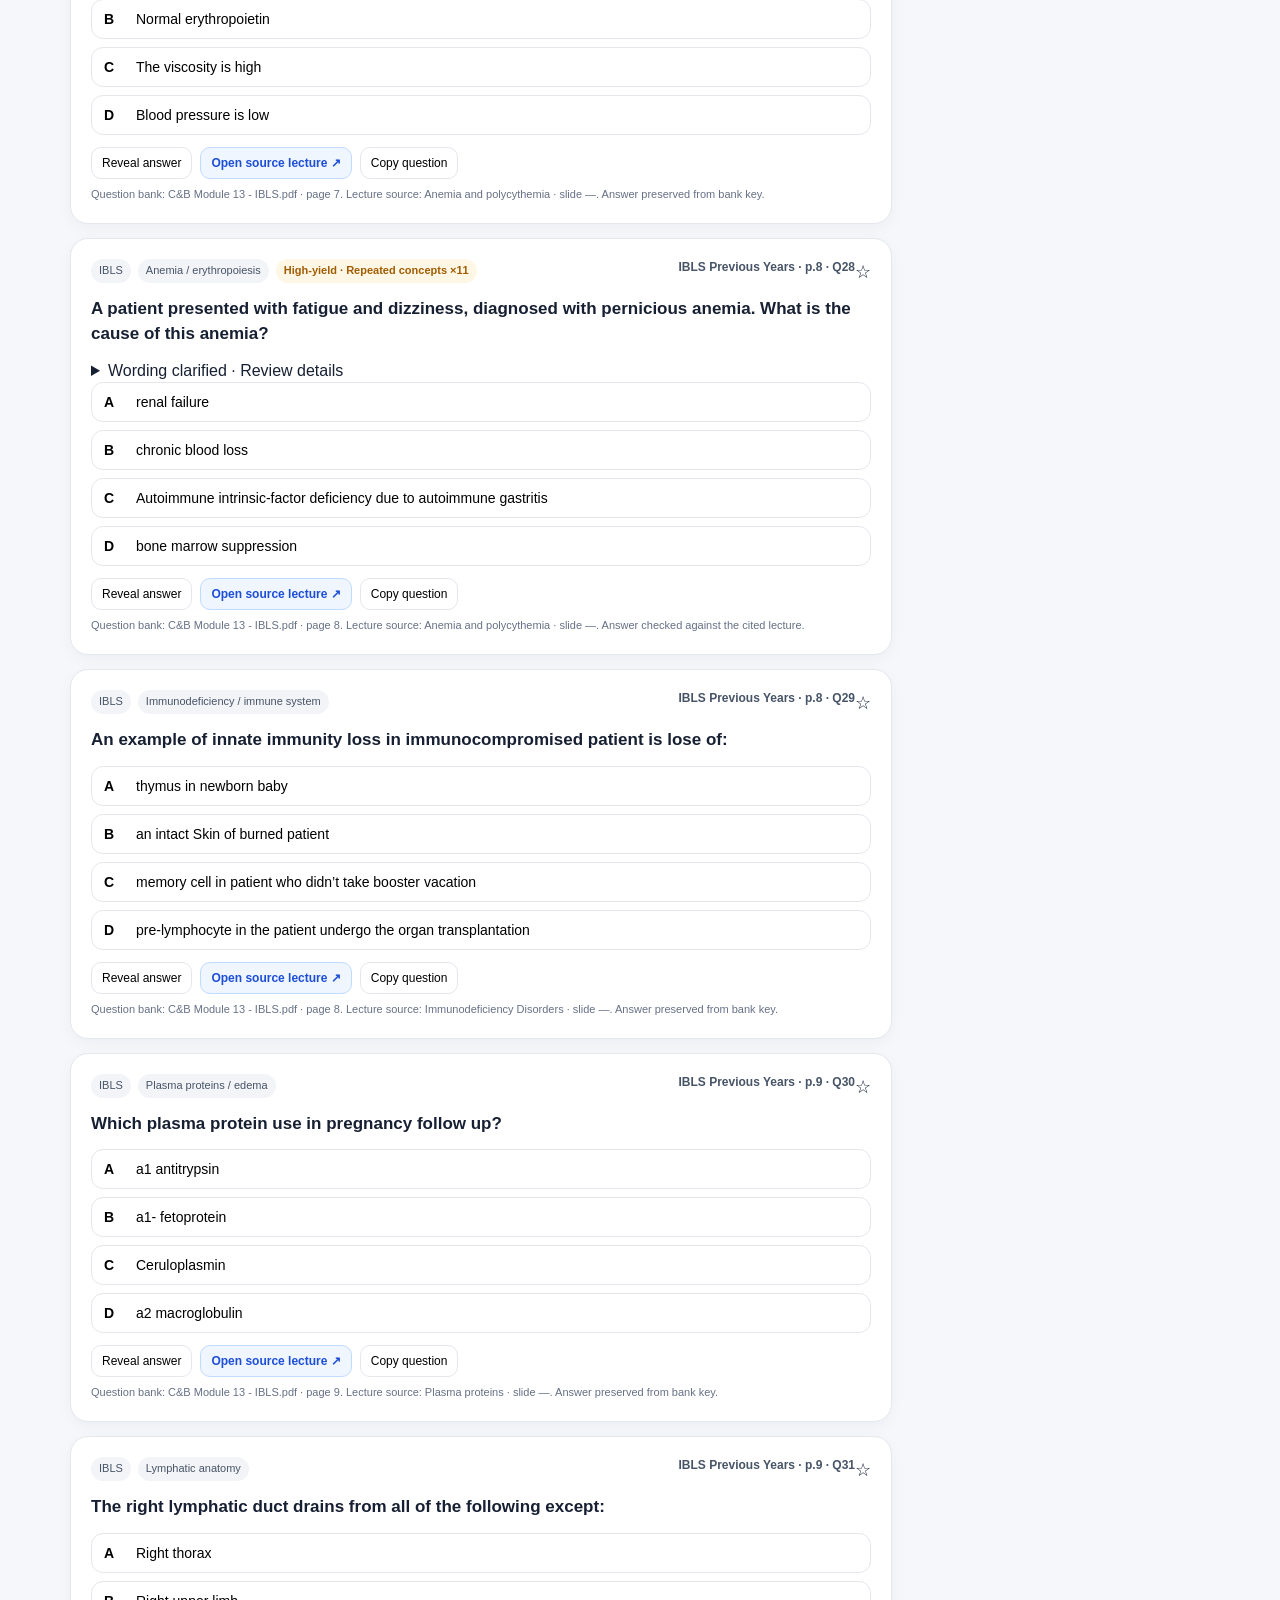
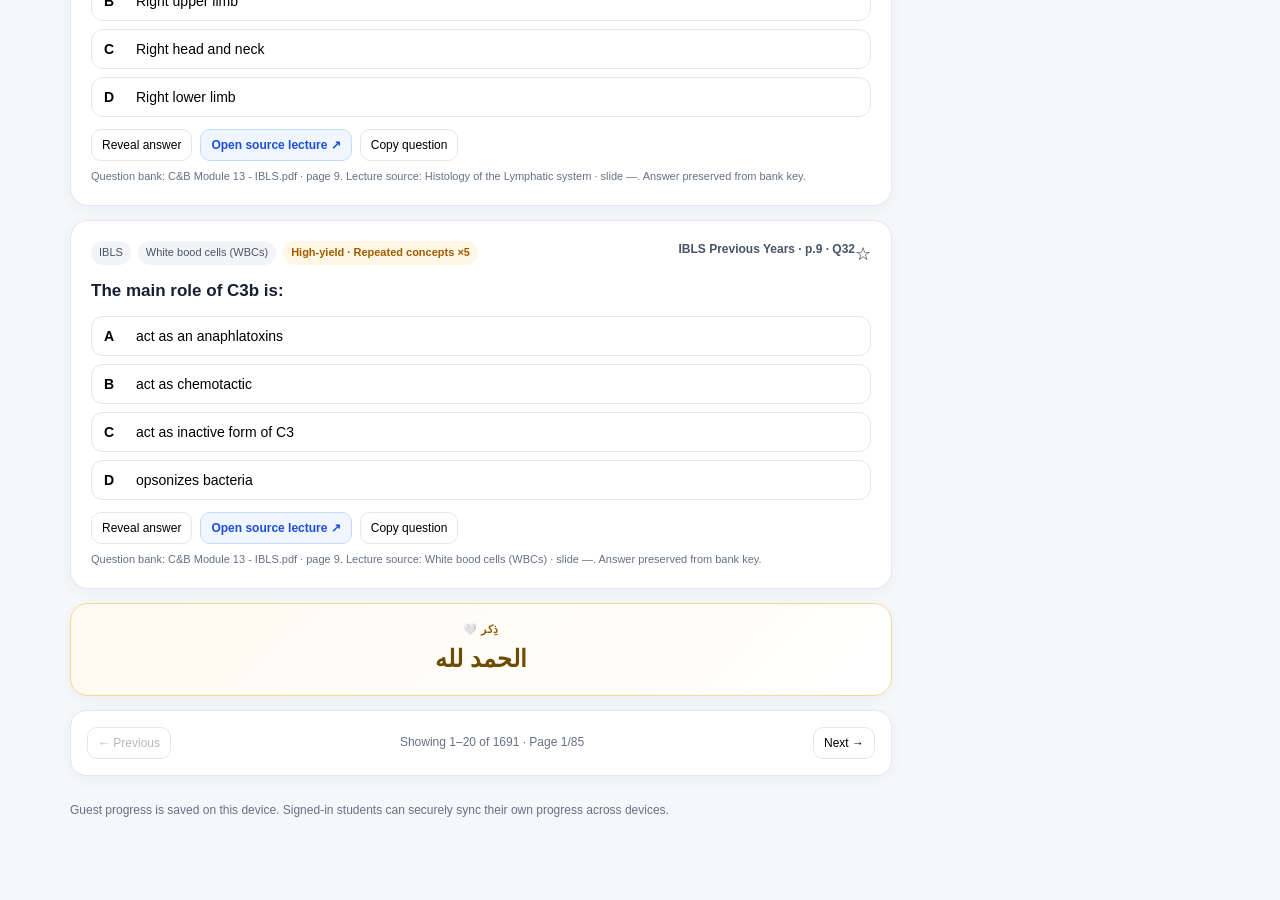
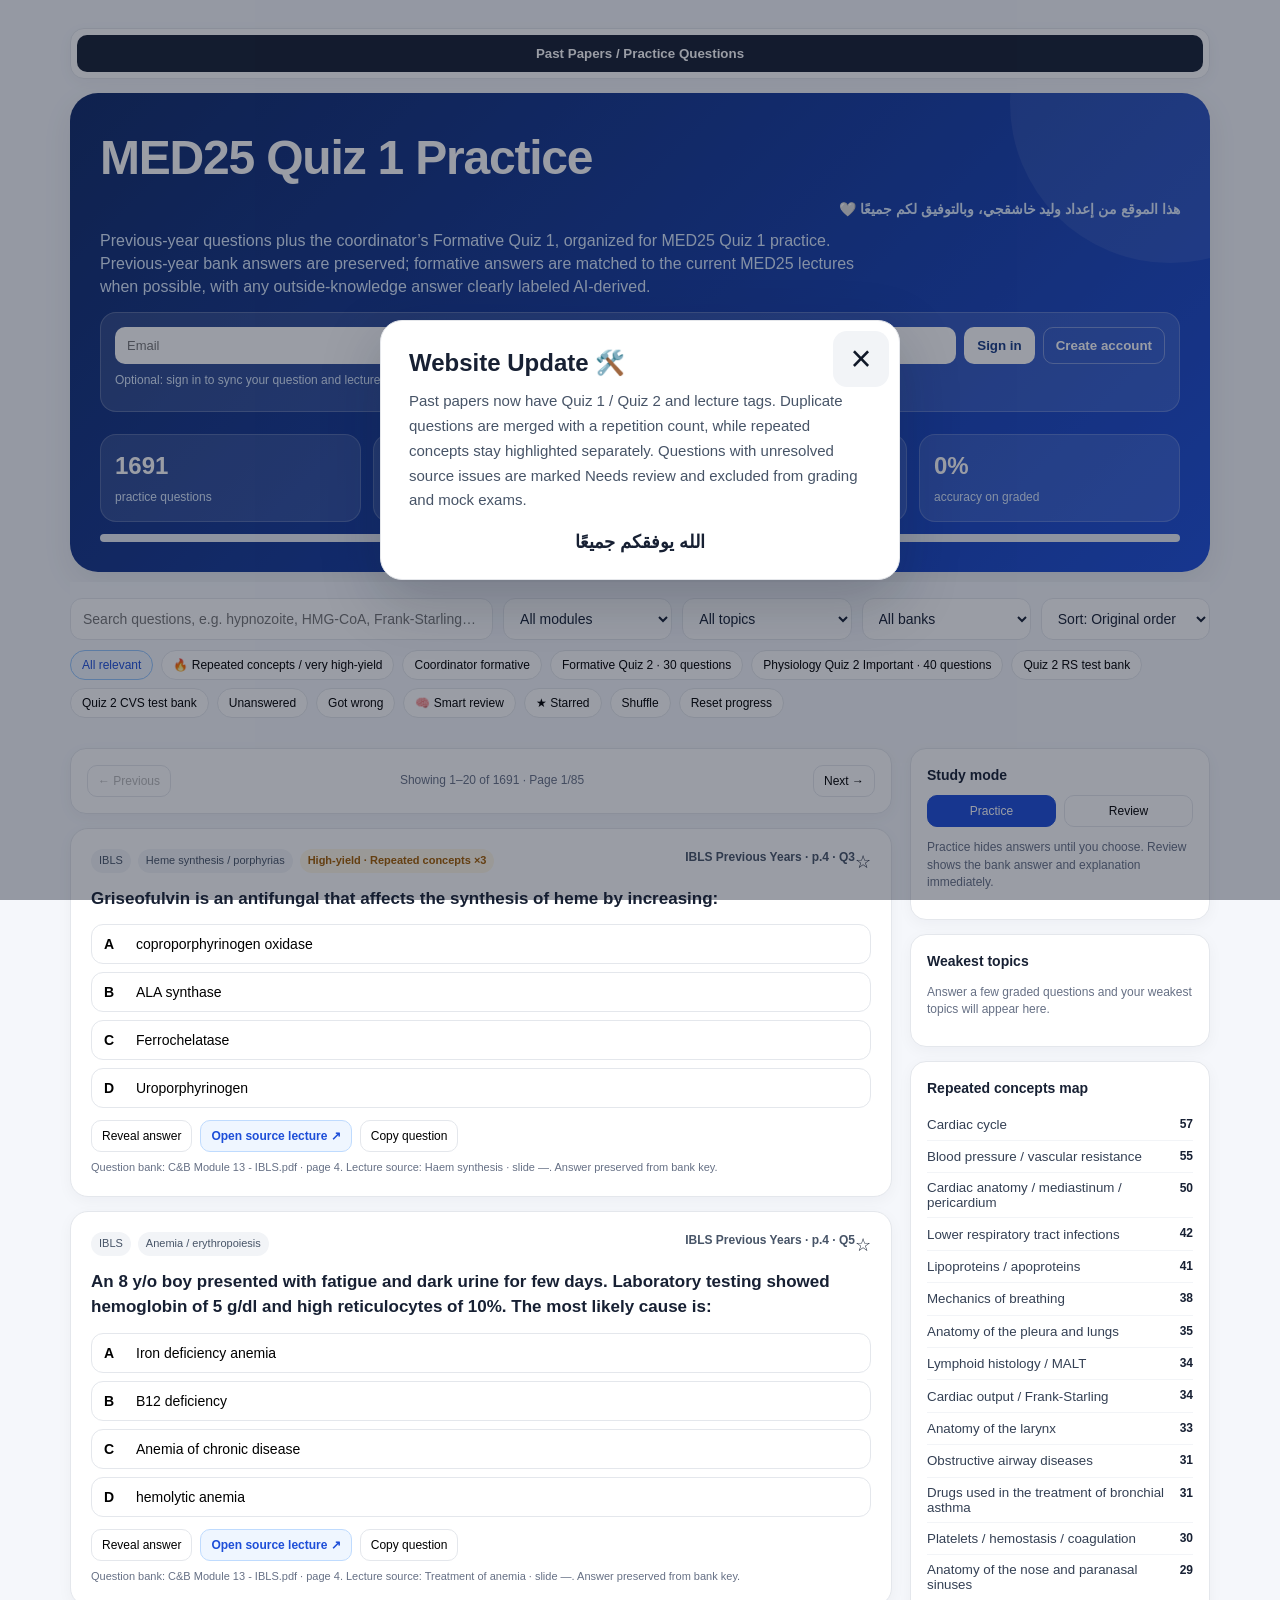
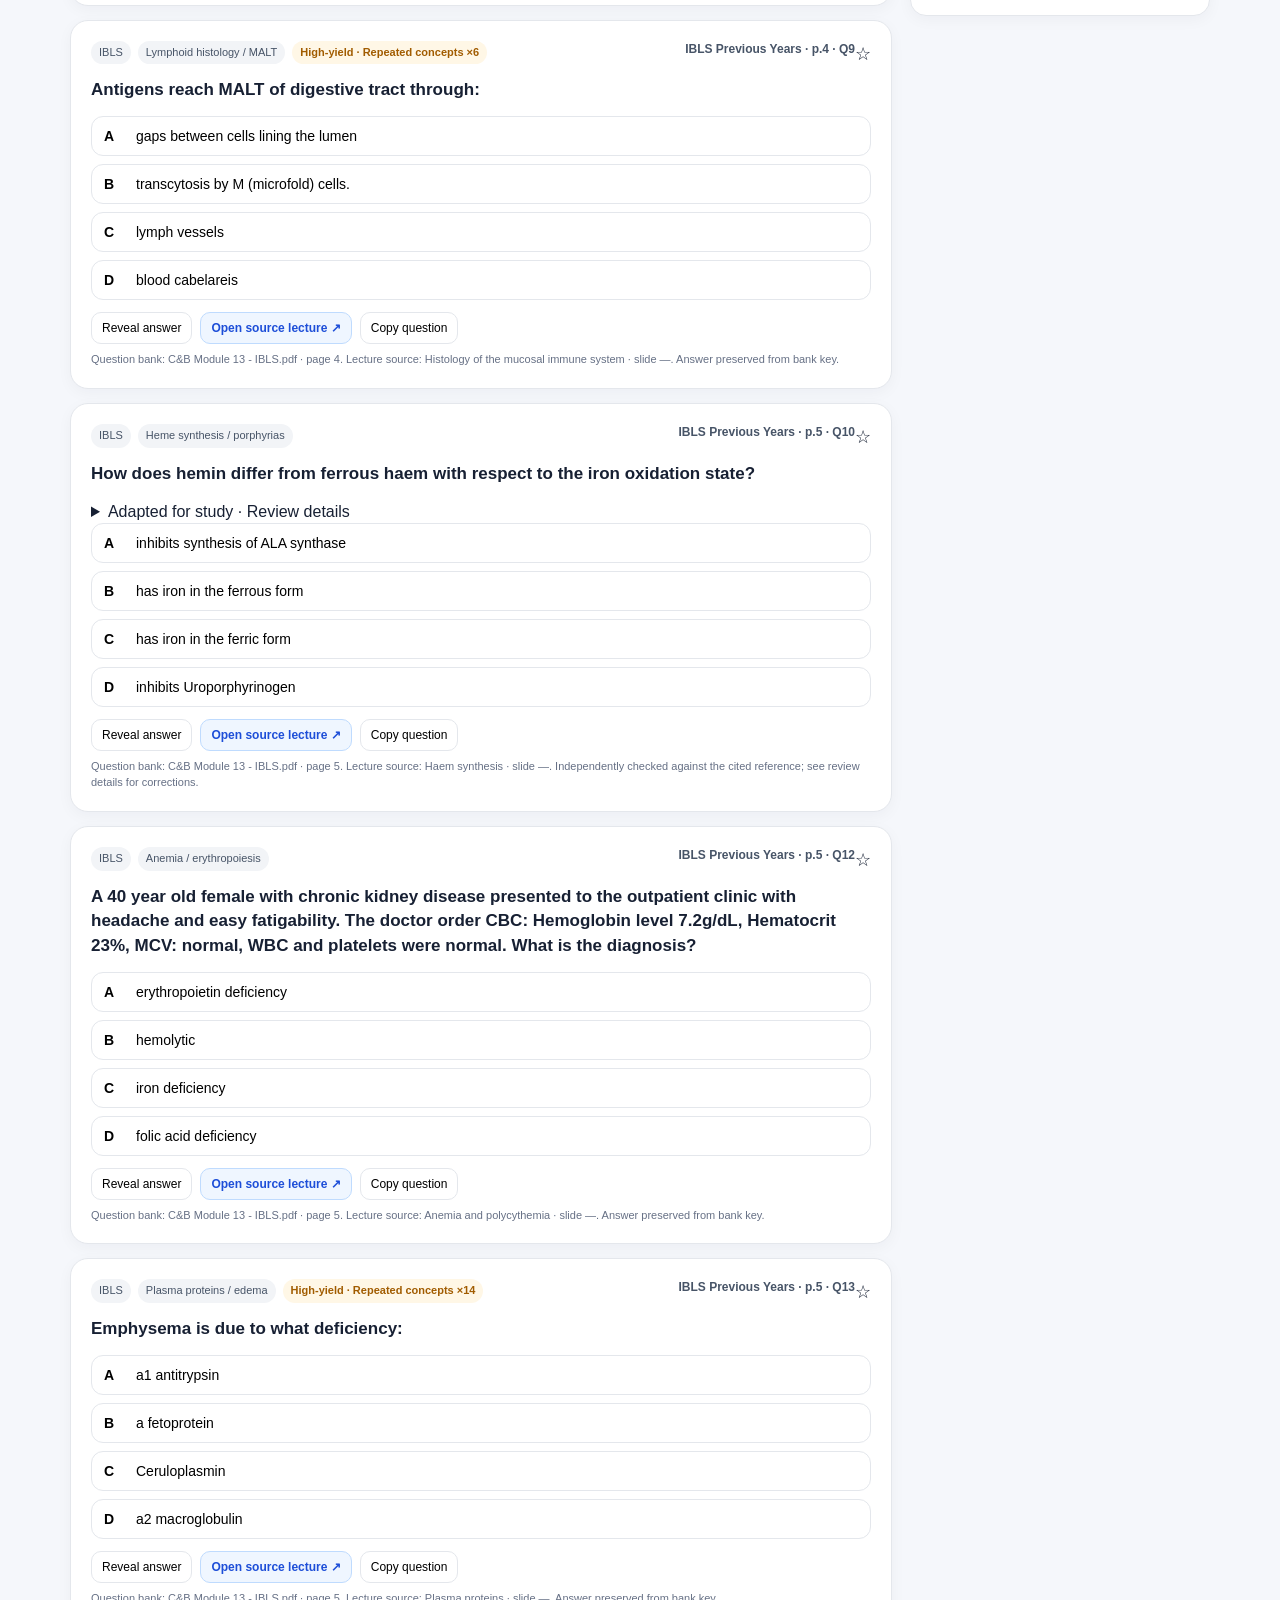
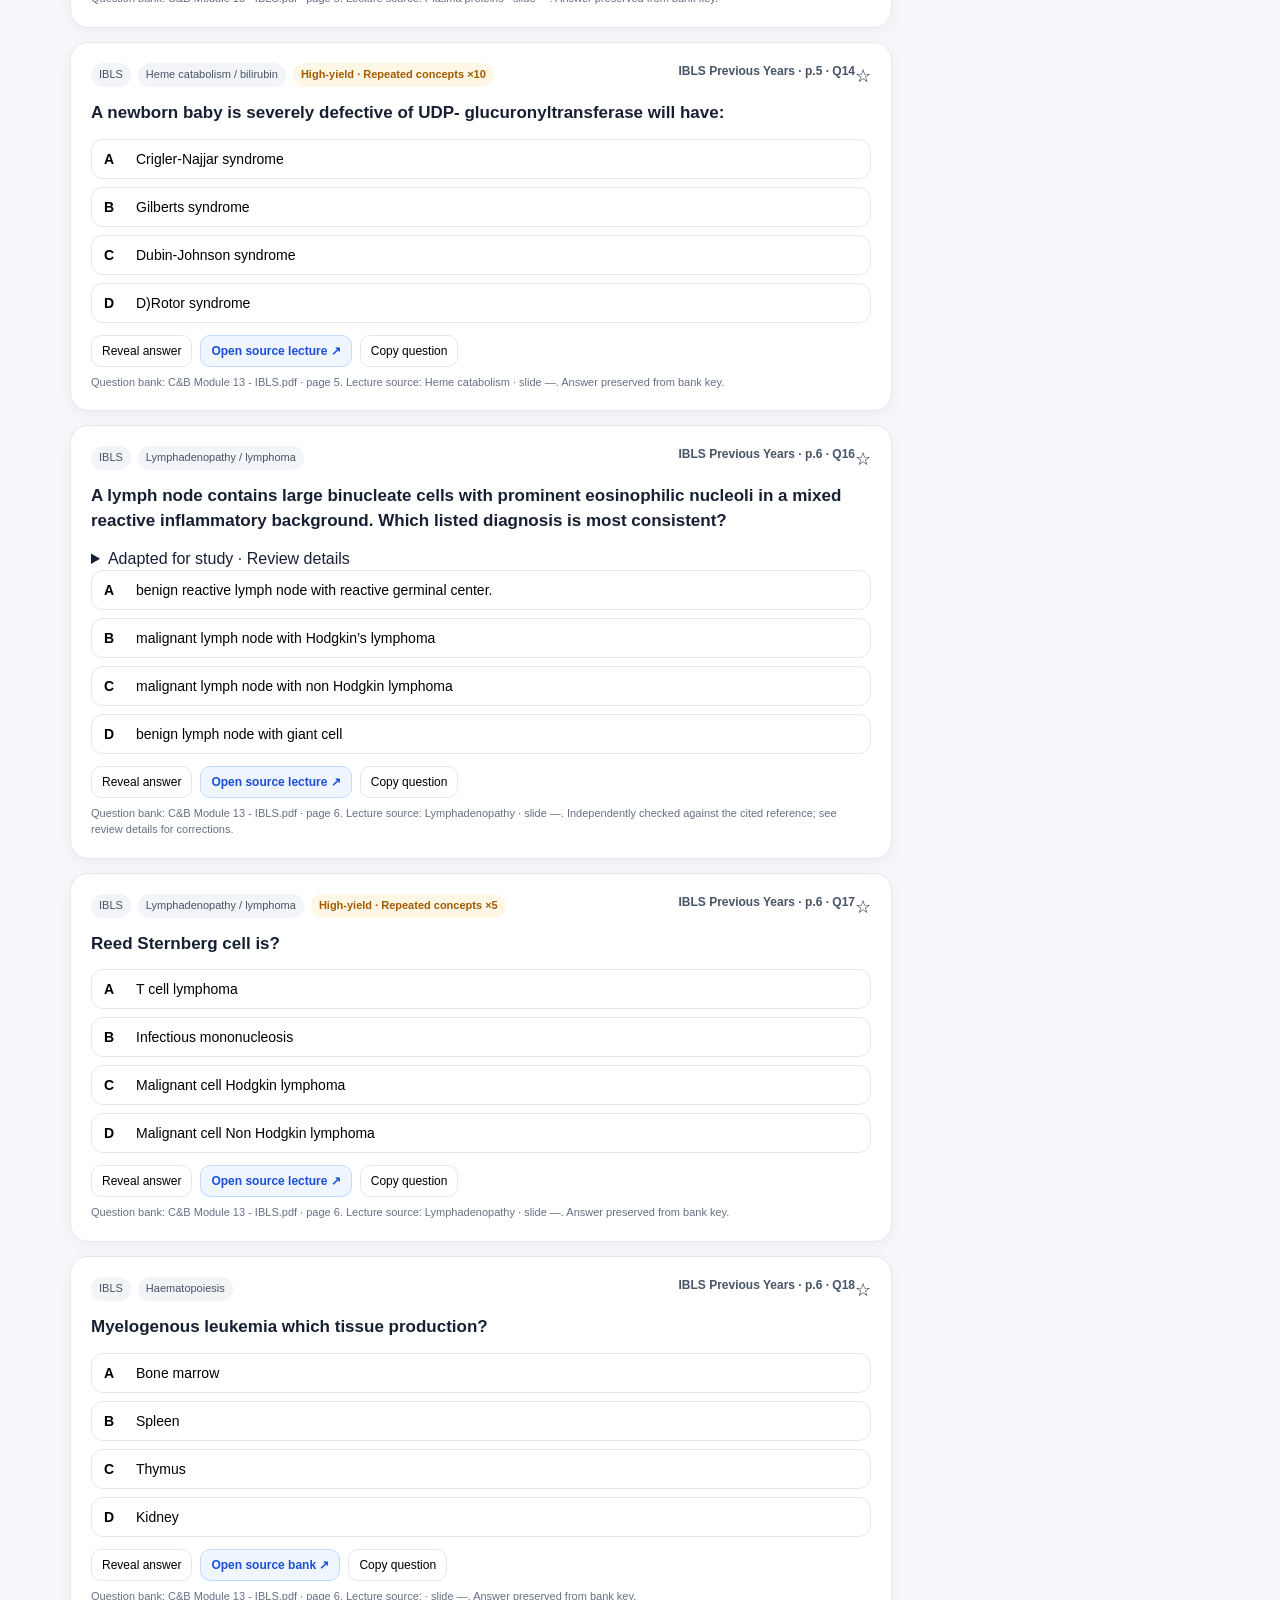
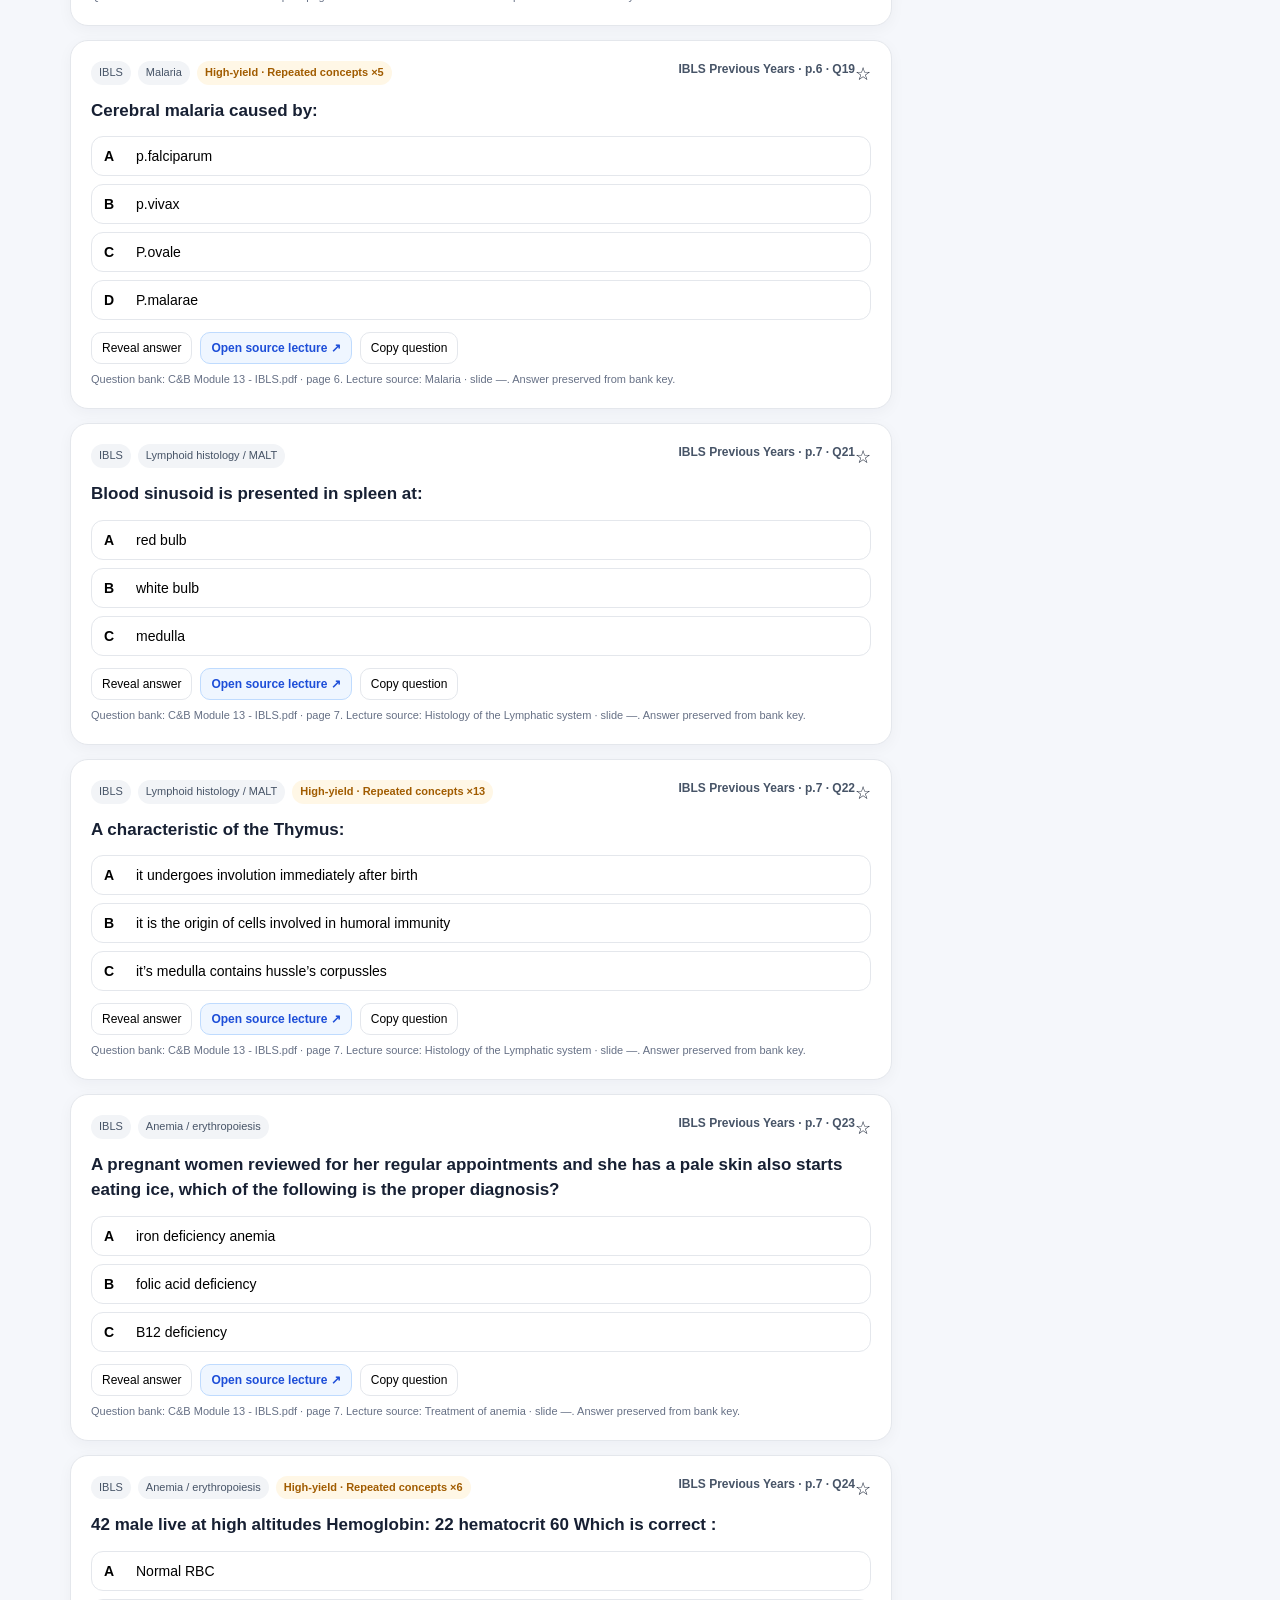
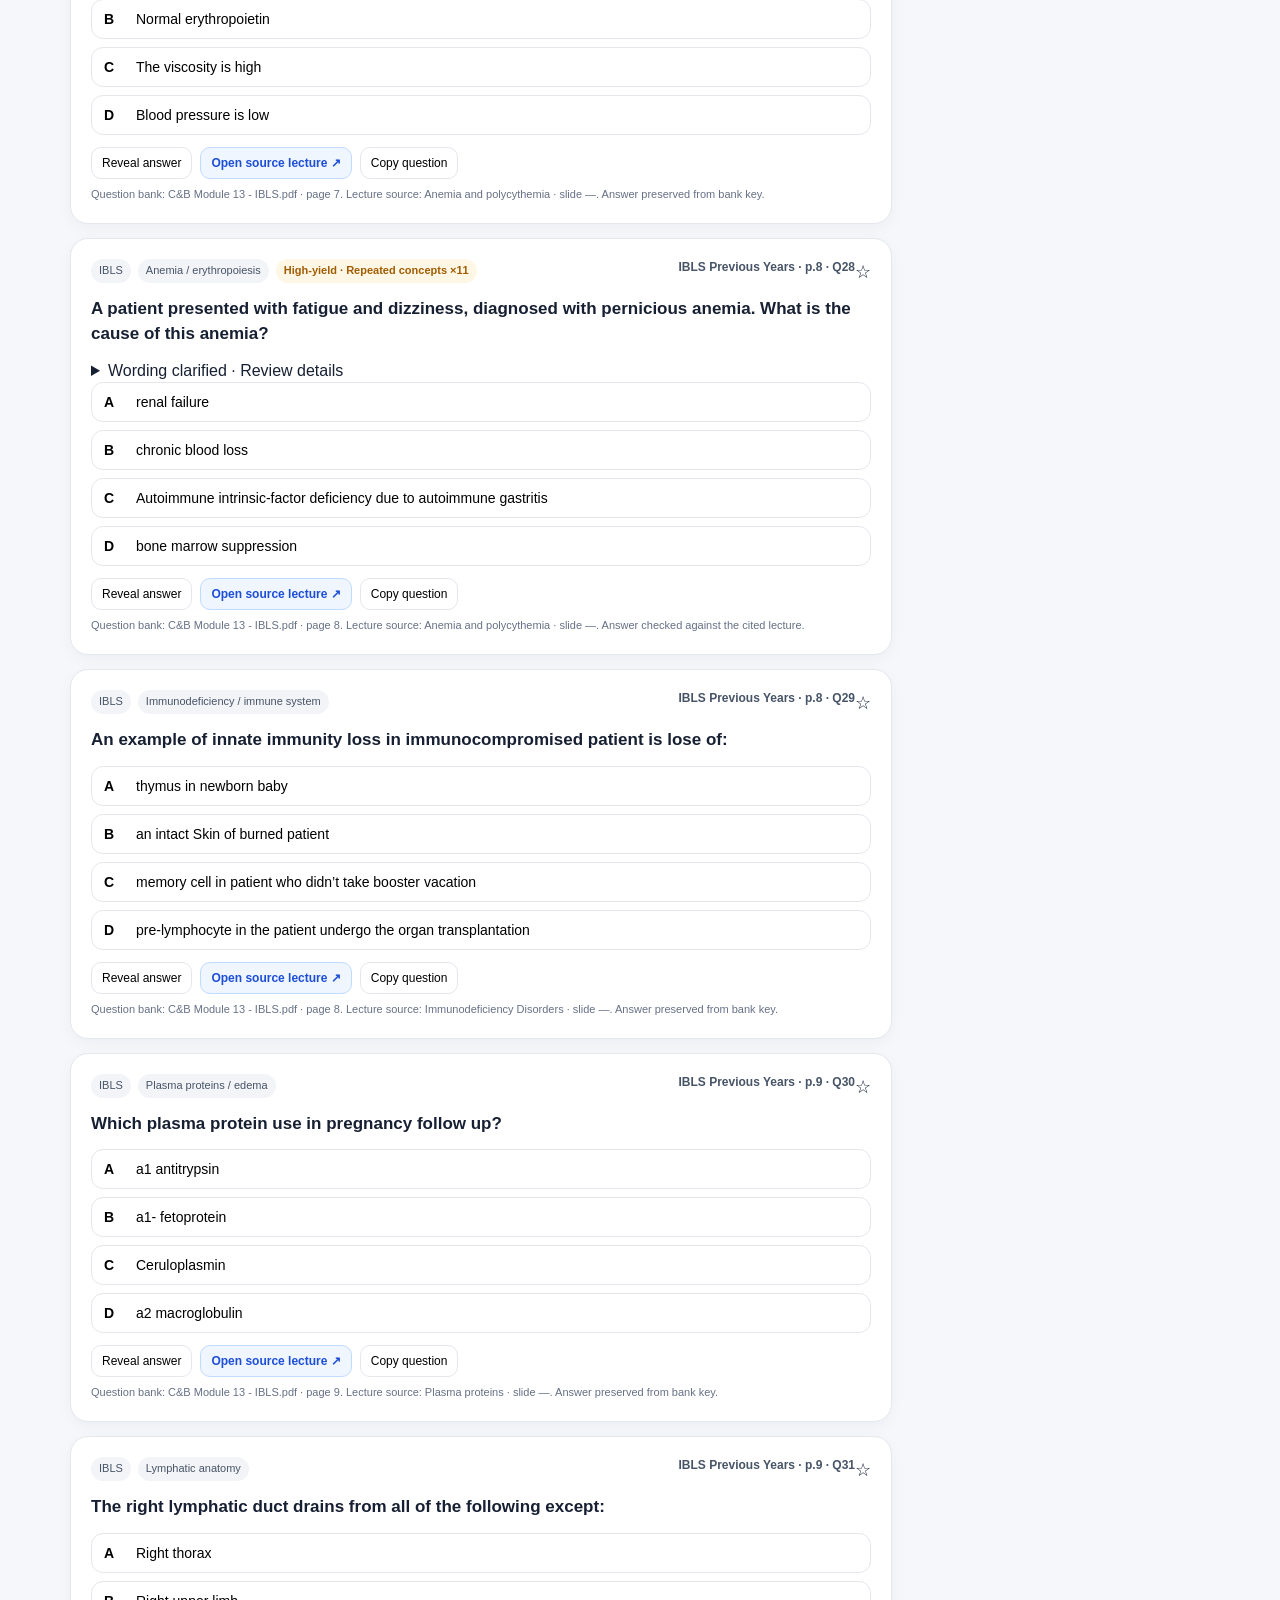
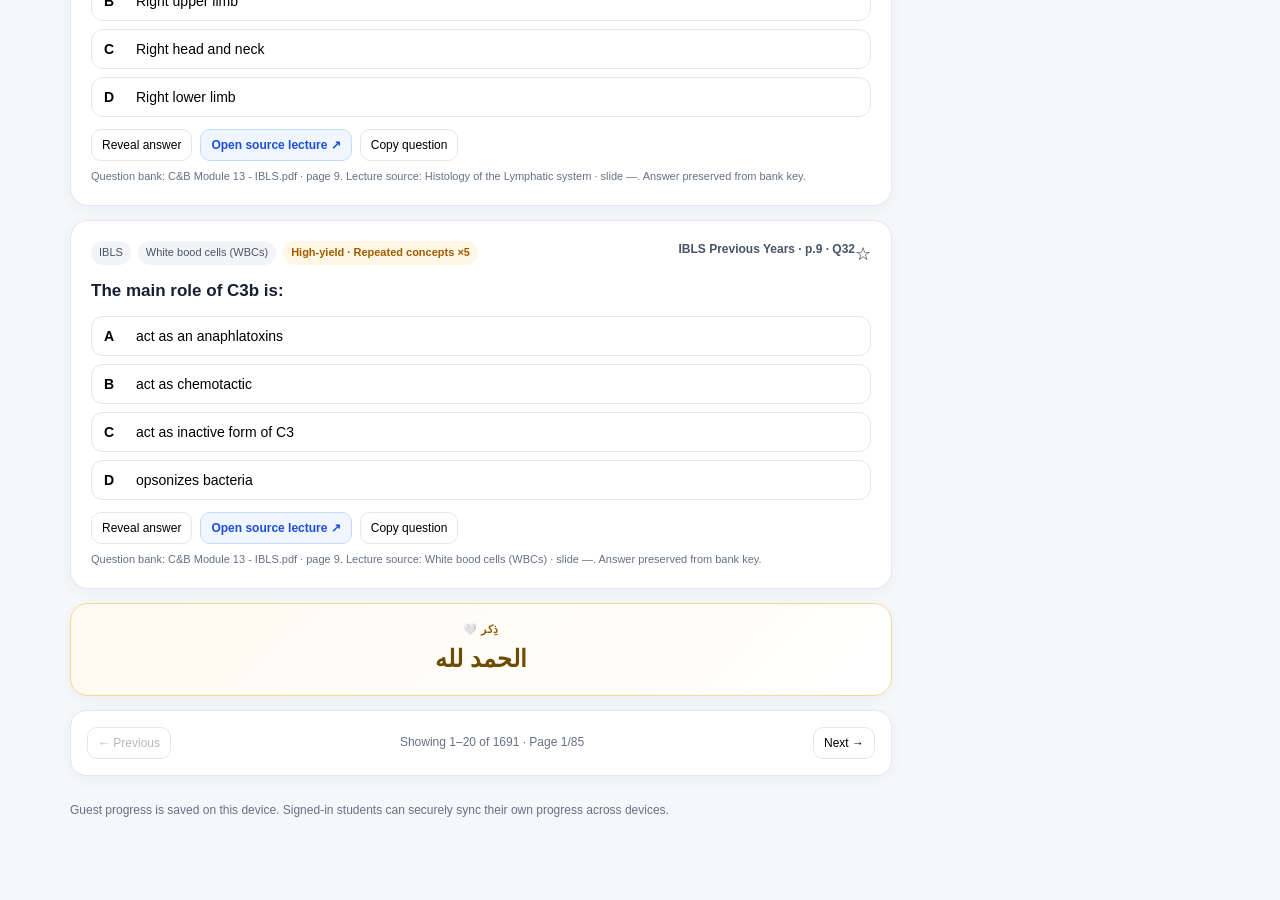
